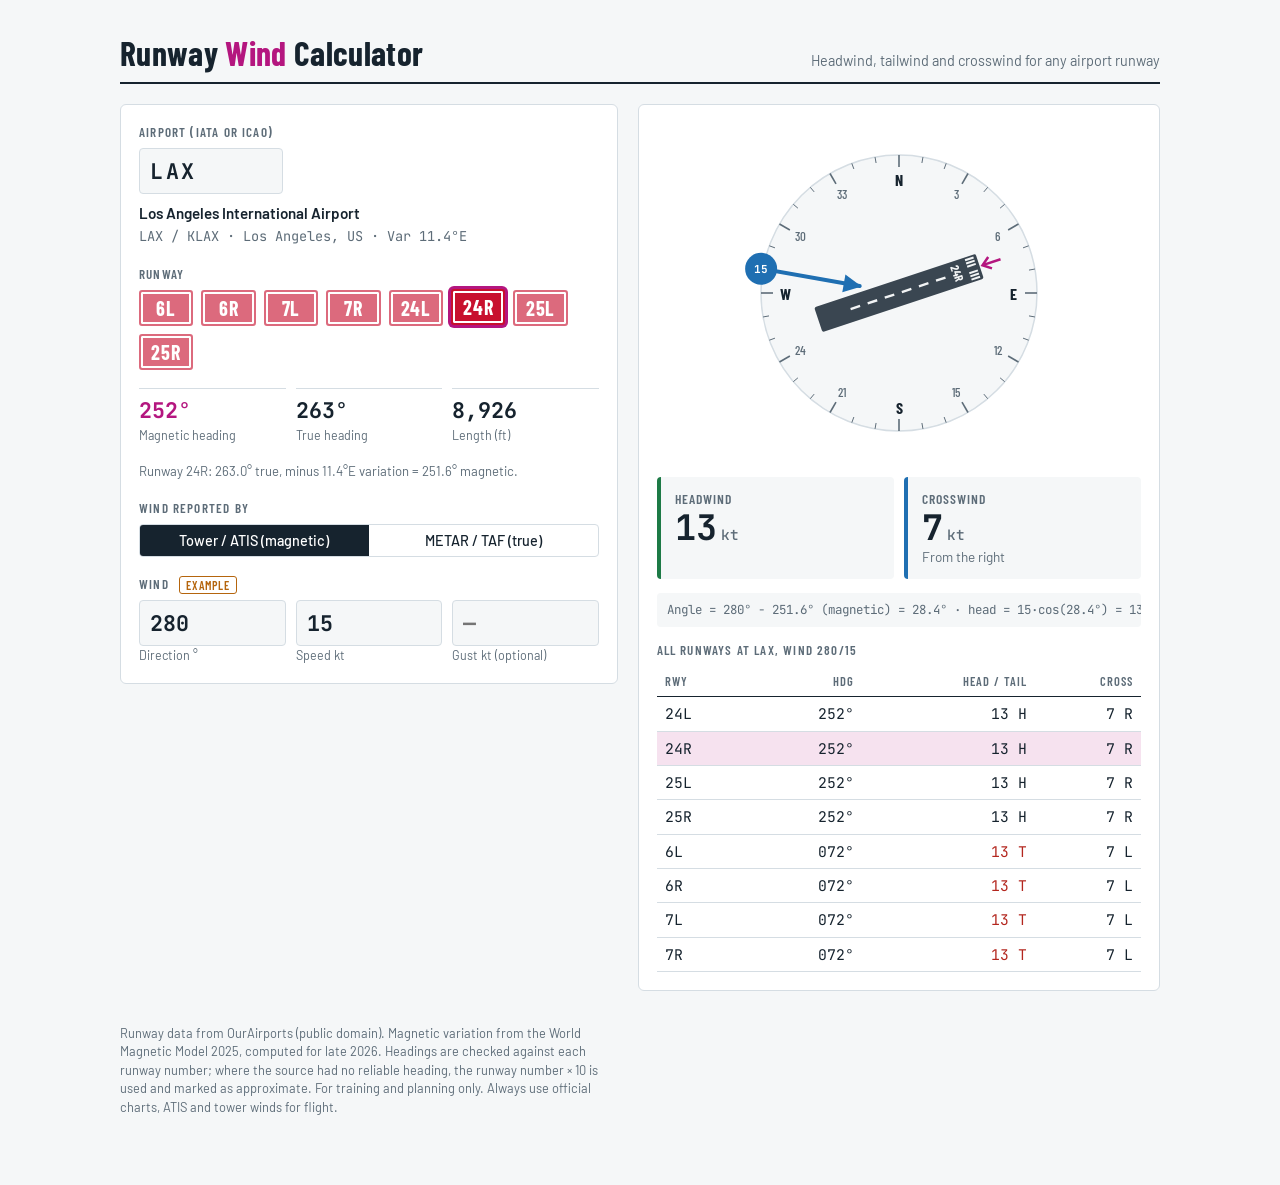
==== index.html @ 416db6a7 "Add runway wind calculator web app Co-Authored-By: Claude Opus 5.5 <noreply@anthropic.com> Claude-Se" ====
<!doctype html>
<html lang="en">
<head>
<meta charset="utf-8">
<meta name="viewport" content="width=device-width, initial-scale=1, viewport-fit=cover">
<meta name="apple-mobile-web-app-capable" content="yes">
<meta name="mobile-web-app-capable" content="yes">
<meta name="apple-mobile-web-app-title" content="RWY Wind">
<meta name="apple-mobile-web-app-status-bar-style" content="default">
<meta name="theme-color" content="#f5f7f8" media="(prefers-color-scheme: light)">
<meta name="theme-color" content="#0f161c" media="(prefers-color-scheme: dark)">
<link rel="manifest" href="manifest.webmanifest">
<link rel="apple-touch-icon" href="icon-180.png">
<title>Runway Wind Calculator</title>
<link rel="preconnect" href="https://fonts.googleapis.com">
<link rel="preconnect" href="https://fonts.gstatic.com" crossorigin>
<link rel="stylesheet" href="https://fonts.googleapis.com/css2?family=Barlow+Condensed:wght@500;600;700&family=Barlow:wght@400;500;600&family=JetBrains+Mono:wght@500;700&display=swap">
<style>
html { padding-top: env(safe-area-inset-top, 0px); padding-bottom: env(safe-area-inset-bottom, 0px); }

/* Layout: approach-chart sheet. Left column = inputs (airport, runway signs, wind), right = instrument + components. Stacks on phones. */
:root {
  --paper: #f5f7f8;
  --sheet: #ffffff;
  --ink: #16232e;
  --muted: #5d6c78;
  --rule: #d5dde3;
  --magenta: #b4167f;      /* course-line magenta */
  --sign-red: #c8102e;     /* runway holding-position sign */
  --sign-text: #ffffff;
  --sky: #1f6fb2;
  --good: #1d7a46;
  --warn: #b5650d;
  --bad: #b3261e;
  --tarmac: #3a4651;
  --tarmac-line: #f2f4f5;
  --f-display: "Barlow Condensed", "Arial Narrow", sans-serif;
  --f-body: "Barlow", "Segoe UI", system-ui, sans-serif;
  --f-data: "JetBrains Mono", ui-monospace, "SF Mono", Menlo, monospace;
}
@media (prefers-color-scheme: dark) {
  :root:not([data-theme="light"]) {
    --paper: #0f161c; --sheet: #17212a; --ink: #e6edf2; --muted: #93a3b0; --rule: #2a3843;
    --magenta: #ec5fbe; --sign-red: #c8102e; --sign-text: #ffffff; --sky: #6cb2ec;
    --good: #5fcf8f; --warn: #f0a24a; --bad: #ff7a70; --tarmac: #4a5762; --tarmac-line: #e6edf2;
    color-scheme: dark;
  }
}
:root[data-theme="dark"] {
  --paper: #0f161c; --sheet: #17212a; --ink: #e6edf2; --muted: #93a3b0; --rule: #2a3843;
  --magenta: #ec5fbe; --sign-red: #c8102e; --sign-text: #ffffff; --sky: #6cb2ec;
  --good: #5fcf8f; --warn: #f0a24a; --bad: #ff7a70; --tarmac: #4a5762; --tarmac-line: #e6edf2;
  color-scheme: dark;
}
* { box-sizing: border-box; }
body { background: var(--paper); color: var(--ink); font-family: var(--f-body); font-size: 15px; line-height: 1.45; padding: 0 16px; }
.wrap { max-width: 1040px; margin: 0 auto; padding-block: 28px 48px; display: grid; gap: 20px; }
header { display: flex; flex-wrap: wrap; align-items: baseline; justify-content: space-between; gap: 8px 20px; border-bottom: 2px solid var(--ink); padding-bottom: 10px; }
h1 { font-family: var(--f-display); font-weight: 700; font-size: 2.1rem; letter-spacing: .01em; margin: 0; line-height: 1; text-wrap: balance; }
h1 span { color: var(--magenta); }
.sub { color: var(--muted); font-size: .9rem; margin: 0; }
.grid { display: grid; grid-template-columns: minmax(0, 1fr) minmax(0, 1.05fr); gap: 20px; align-items: start; }
@media (max-width: 820px) { .grid { grid-template-columns: minmax(0, 1fr); } }
.panel { background: var(--sheet); border: 1px solid var(--rule); border-radius: 6px; padding: 18px; display: grid; gap: 18px; min-width: 0; }
.label { font-family: var(--f-display); font-weight: 600; text-transform: uppercase; letter-spacing: .09em; font-size: .82rem; color: var(--muted); margin: 0 0 6px; display: block; }
input[type=text], input[type=number] {
  width: 100%; font-family: var(--f-data); font-size: 1.35rem; font-weight: 700; color: var(--ink); background: var(--paper);
  border: 1.5px solid var(--rule); border-radius: 4px; padding: 8px 10px; font-variant-numeric: tabular-nums;
}
input:focus-visible, button:focus-visible { outline: 3px solid var(--magenta); outline-offset: 2px; }
#iata { text-transform: uppercase; letter-spacing: .12em; max-width: 9rem; }
.apt { margin-top: 8px; min-height: 2.6em; font-size: .95rem; }
.apt b { font-weight: 600; }
.apt .meta { color: var(--muted); font-size: .85rem; font-family: var(--f-data); }
.apt.err { color: var(--bad); }
.signs { display: flex; flex-wrap: wrap; gap: 8px; }
.sign {
  font-family: var(--f-display); font-weight: 700; font-size: 1.25rem; letter-spacing: .04em; min-width: 3.4rem;
  background: var(--sign-red); color: var(--sign-text); border: 2px solid var(--sign-red); border-radius: 3px;
  padding: 4px 10px; cursor: pointer; box-shadow: inset 0 0 0 2px var(--sign-text); opacity: .62; transition: opacity .12s, transform .12s;
}
.sign:hover { opacity: .9; }
.sign[aria-pressed="true"] { opacity: 1; transform: translateY(-1px); box-shadow: inset 0 0 0 2px var(--sign-text), 0 0 0 3px var(--magenta); }
.rwyinfo { display: grid; grid-template-columns: repeat(3, minmax(0, 1fr)); gap: 10px; }
.stat { border-top: 1px solid var(--rule); padding-top: 6px; min-width: 0; }
.stat .v { font-family: var(--f-data); font-weight: 700; font-size: 1.35rem; font-variant-numeric: tabular-nums; }
.stat .v.mag { color: var(--magenta); }
.stat .k { font-size: .78rem; color: var(--muted); }
.note { font-size: .82rem; color: var(--muted); margin: 0; }
.note.warn { color: var(--warn); }
.seg { display: flex; border: 1.5px solid var(--rule); border-radius: 4px; overflow: hidden; }
.seg button { flex: 1 1 0; }
@media (max-width: 480px) { .seg { flex-direction: column; } }
.seg button { font: 500 .9rem var(--f-body); background: transparent; color: var(--ink); border: 0; padding: 7px 12px; cursor: pointer; }
.seg button[aria-pressed="true"] { background: var(--ink); color: var(--sheet); }
.wind { display: grid; grid-template-columns: repeat(3, minmax(0, 1fr)); gap: 10px; }
.wind .unit { font-size: .78rem; color: var(--muted); }
.out { display: grid; gap: 14px; }
.instrument { display: flex; justify-content: center; }
.instrument svg { width: 100%; max-width: 340px; height: auto; }
.comps { display: grid; grid-template-columns: repeat(2, minmax(0, 1fr)); gap: 10px; }
.comp { background: var(--paper); border-radius: 4px; padding: 12px 14px; border-left: 4px solid var(--rule); min-width: 0; }
.comp .k { font-family: var(--f-display); text-transform: uppercase; letter-spacing: .08em; font-weight: 600; font-size: .85rem; color: var(--muted); }
.comp .v { font-family: var(--f-data); font-weight: 700; font-size: 2.2rem; line-height: 1.1; font-variant-numeric: tabular-nums; }
.comp .v small { font-size: .9rem; font-weight: 500; color: var(--muted); margin-left: 4px; }
.comp .d { font-size: .85rem; color: var(--muted); }
.comp.head { border-left-color: var(--good); }
.comp.tail { border-left-color: var(--bad); }
.comp.tail .v { color: var(--bad); }
.comp.cross { border-left-color: var(--sky); }
.formula { font-family: var(--f-data); font-size: .78rem; color: var(--muted); background: var(--paper); border-radius: 4px; padding: 8px 10px; overflow-x: auto; white-space: nowrap; }
.tablewrap { overflow-x: auto; }
table { width: 100%; border-collapse: collapse; font-variant-numeric: tabular-nums; }
th { font-family: var(--f-display); text-transform: uppercase; letter-spacing: .08em; font-weight: 600; font-size: .78rem; color: var(--muted); text-align: right; padding: 6px 8px; border-bottom: 1.5px solid var(--ink); }
th:first-child, td:first-child { text-align: left; }
td { font-family: var(--f-data); font-size: .92rem; text-align: right; padding: 6px 8px; border-bottom: 1px solid var(--rule); }
tr.sel td { background: color-mix(in srgb, var(--magenta) 12%, transparent); }
tr { cursor: pointer; }
td .t { color: var(--bad); }
.foot { font-size: .8rem; color: var(--muted); max-width: 72ch; }
.foot a { color: var(--sky); }
.example { font-family: var(--f-display); text-transform: uppercase; letter-spacing: .08em; font-size: .75rem; color: var(--warn); border: 1px solid var(--warn); border-radius: 3px; padding: 1px 6px; margin-left: 6px; vertical-align: middle; }
@media (prefers-reduced-motion: reduce) { * { transition: none !important; } }
</style>

</head>
<body>
<div class="wrap">
  <header>
    <h1>Runway <span>Wind</span> Calculator</h1>
    <p class="sub">Headwind, tailwind and crosswind for any airport runway</p>
  </header>

  <div class="grid">
    <section class="panel" aria-label="Inputs">
      <div>
        <label class="label" for="iata">Airport (IATA or ICAO)</label>
        <input id="iata" type="text" maxlength="4" autocomplete="off" spellcheck="false" value="LAX">
        <div id="apt" class="apt" aria-live="polite"></div>
      </div>

      <div id="rwyblock">
        <span class="label">Runway</span>
        <div id="signs" class="signs" role="group" aria-label="Runways"></div>
      </div>

      <div id="rwyinfo" class="rwyinfo">
        <div class="stat"><div id="hdgMag" class="v mag">—</div><div class="k">Magnetic heading</div></div>
        <div class="stat"><div id="hdgTrue" class="v">—</div><div class="k">True heading</div></div>
        <div class="stat"><div id="rwyLen" class="v">—</div><div class="k">Length (ft)</div></div>
      </div>
      <p id="hdgNote" class="note"></p>

      <div>
        <span class="label">Wind reported by</span>
        <div class="seg" role="group" aria-label="Wind reference">
          <button id="refMag" type="button" aria-pressed="true">Tower / ATIS (magnetic)</button>
          <button id="refTrue" type="button" aria-pressed="false">METAR / TAF (true)</button>
        </div>
      </div>

      <div>
        <span class="label">Wind <span id="exTag" class="example">Example</span></span>
        <div class="wind">
          <div><input id="wdir" type="number" min="0" max="360" step="1" value="280" aria-label="Wind direction in degrees"><div class="unit">Direction °</div></div>
          <div><input id="wspd" type="number" min="0" max="200" step="1" value="15" aria-label="Wind speed in knots"><div class="unit">Speed kt</div></div>
          <div><input id="wgst" type="number" min="0" max="250" step="1" placeholder="—" aria-label="Gust in knots (optional)"><div class="unit">Gust kt (optional)</div></div>
        </div>
      </div>
    </section>

    <section class="panel out" aria-label="Results">
      <div class="instrument" id="instrument"></div>
      <div class="comps">
        <div id="cHT" class="comp head"><div class="k" id="htLabel">Headwind</div><div class="v" id="htVal">—</div><div class="d" id="htGust">&nbsp;</div></div>
        <div class="comp cross"><div class="k">Crosswind</div><div class="v" id="xwVal">—</div><div class="d" id="xwGust">&nbsp;</div></div>
      </div>
      <div class="formula" id="formula"></div>
      <div>
        <span class="label" id="allLabel">All runways</span>
        <div class="tablewrap">
          <table>
            <thead><tr><th>Rwy</th><th>Hdg</th><th>Head / Tail</th><th>Cross</th></tr></thead>
            <tbody id="allRows"></tbody>
          </table>
        </div>
      </div>
    </section>
  </div>

  <p class="foot">
    Runway data from OurAirports (public domain). Magnetic variation from the World Magnetic Model 2025, computed for late 2026.
    Headings are checked against each runway number; where the source had no reliable heading, the runway number × 10 is used and marked as approximate.
    For training and planning only. Always use official charts, ATIS and tower winds for flight.
  </p>
</div>

<script>
const AIRPORTS = {"UTK":["03N","Utirik Airport","Utirik Island","MH",7.7,[["7",null,2400],["25",null,2400]]],"OCA":["07FA","Ocean Reef Club Airport","Key Largo","US",-7.3,[["04",40.0,4500],["22",220.2,4500]]],"CSE":["0CO2","Crested Butte Airpark","Crested Butte","US",8.4,[["11",120.9,4000],["29",300.9,4000]]],"CUS":["0NM0","Columbus Airport","Columbus","US",7.9,[["08",null,4210],["26",null,4210]]],"JCY":["0TE7","LBJ Ranch Airport","Stonewall","US",3.6,[["17",175.0,6291],["35",355.0,6291]]],"NUP":["PPIT","Nunapitchuk Airport","Nunapitchuk","US",8.8,[["18",192.9,2420],["36",12.9,2420]]],"ICY":["19AK","Icy Bay Airport","Icy Bay","US",16.5,[["05",null,3430],["23",null,3430]]],"KKK":["1KC","Kalakaket Creek AS Airport","Kalakaket Creek","US",11.1,[["09",null,4000],["27",null,4000]]],"MHS":["1O6","Dunsmuir Muni-Mott Airport","Dunsmuir","US",13.5,[["14",156.4,2800],["32",336.4,2800]]],"NIR":["1XA2","Chase Field Industrial Airport","Beeville","US",3.0,[["13L",null,8000],["13R",null,8000],["17",null,8000],["31L",null,8000],["31R",null,8000],["35",null,8000]]],"GCT":["1Z1","Grand Canyon Bar Ten Airstrip","Littlefield","US",10.4,[["16",176.3,4000],["34",356.3,4000]]],"LVD":["2AK","Lime Village Airport","Lime Village","US",11.8,[["10",null,1500],["28",null,1500]]],"HGZ":["2AK6","Hog River Airport","Hogatza","US",11.4,[["11",null,5500],["29",null,5500]]],"OTN":["2IG4","Ed-Air Airport","Oaktown","US",-4.0,[["18",179.4,4572],["36",359.4,4572]]],"TLF":["2K5","Telida Airport","Telida","US",12.7,[["02",null,1900],["20",null,1900]]],"BZT":["2TE0","Eagle Air Park","Brazoria","US",1.8,[["11",null,2700],["29",null,2700]]],"BYW":["38WA","Blakely Island Airport","Blakely Island","US",15.2,[["01",null,2200],["19",null,2200]]],"DRF":["3AK5","Drift River Airport","Kenai","US",13.1,[["05",null,4100],["23",null,4100]]],"BDF":["3IS8","Rinkenberger Restricted Landing Area","Bradford","US",-2.7,[["08",null,2614],["18",null,1932],["26",null,2614],["36",null,1932]]],"TEH":["3T4","Tetlin Airport","Tetlin","US",16.4,[["08",null,3300],["26",null,3300]]],"VRS":["3VS","Roy Otten Memorial Airfield","Versailles","US",-0.1,[["07",72.5,2805],["25",252.5,2805]]],"ATT":["4A2","Atmautluak Airport","Atmautluak","US",8.9,[["15",null,3000],["33",null,3000]]],"LIV":["4AK","Livengood Camp Airport","Livengood","US",14.4,[["15",null,3000],["33",null,3000]]],"PDB":["4K0","Pedro Bay Airport","Pedro Bay","US",12.4,[["09",null,3002],["27",null,3002]]],"KOZ":["4K5","Ouzinkie Airport","Ouzinkie","US",13.0,[["08",101.0,3300],["26",281.0,3300]]],"TNK":["4KA","Tununak Airport","Tununak","US",7.5,[["08",100.4,1778],["26",280.4,1778]]],"MNT":["51Z","Minto Al Wright Airport","Minto","US",14.1,[["01",null,2000],["19",null,2000]]],"WKK":["5A8","Aleknagik / New Airport","Aleknagik","US",10.5,[["15",null,2030],["33",null,2030]]],"RFK":["5MS1","Rollang Field","Rolling Fork","US",-1.3,[["17",180.0,3670],["35",0.0,3670]]],"NNK":["5NK","Naknek Airport","Naknek","US",11.2,[["08",null,1950],["14",null,1850],["26",null,1950],["32",null,1850]]],"BCS":["65LA","Southern Seaplane Airport","Belle Chasse","US",-1.6,[["02",21.1,3200],["20",201.1,3200]]],"MMN":["6B6","Minute Man Air Field","Stow","US",-13.8,[["03",16.6,3110],["12",106.6,1600],["21",196.6,3110],["30",286.6,1600]]],"CWS":["78WA","Center Island Airport","Center Island","US",15.1,[["17",null,1600],["35",null,1600]]],"TEK":["PAKA","Tatitlek Airport","Tatitlek","US",15.1,[["13",151.1,3701],["31",331.1,3701]]],"DUF":["7NC2","Pine Island Airport","Corolla","US",-11.0,[["17",170.0,3450],["35",350.3,3450]]],"SSW":["7WA5","Stuart Island Airpark","Friday Harbor","US",15.2,[["09",null,2000],["27",null,2000]]],"FOB":["82CL","Fort Bragg Airport","Fort Bragg","US",13.4,[["16",null,1850],["34",null,1850]]],"AXB":["89NY","Maxson Airfield","Alexandria Bay","US",-12.2,[["06",48.0,4280],["24",228.1,4280]]],"REE":["8XS8","Reese Airpark","Lubbock","US",5.5,[["08",85.1,6500],["17L",177.3,6500],["17R",180.0,10500],["26",265.1,6500],["35L",360.0,10500],["35R",357.3,6500]]],"WDN":["90WA","Waldron Airstrip","Eastsound","US",15.2,[["14",null,2700],["32",null,2700]]],"CHU":["PACH","Chuathbaluk Airport","Chuathbaluk","US",10.2,[["9",106.0,3401],["27",286.0,3401]]],"UGS":["9A8","Ugashik Airport","Ugashik","US",11.1,[["06",null,3100],["24",null,3100]]],"KLL":["9Z8","Levelock Airport","Levelock","US",11.3,[["01",null,3284],["19",null,3284]]],"WTL":["A61","Tuntutuliak Airport","Tuntutuliak","US",8.7,[["02",null,3005],["20",null,3005]]],"TWA":["A63","Twin Hills Airport","Twin Hills","US",9.8,[["18",null,3000],["36",null,3000]]],"KCQ":["A79","Chignik Lake Airport","Chignik Lake","US",10.5,[["08",null,2800],["26",null,2800]]],"BBQ":["TAPB","Burton-Nibbs International Airport","Codrington","AG",-15.1,[["10",86.3,6100],["28",266.3,6100]]],"AFT":["AGAF","Afutara Aerodrome","Bila","SB",8.9,[["06",null,1501],["24",null,1501]]],"RNA":["AGAR","Ulawa Airport","Arona","SB",9.2,[["11",null,2822],["29",null,2822]]],"ATD":["AGAT","Uru Harbour Airport","Atoifi","SB",8.9,[["13",null,2769],["31",null,2769]]],"BPF":["AGBT","Batuna Aerodrome","Batuna Mission Station","SB",8.2,[["17",null,2028],["35",null,2028]]],"GEF":["AGEV","Geva Airport","Liangia","SB",7.7,[["15",null,2297],["33",null,2297]]],"AKS":["AGGA","Gwaunaru'u Airport","Auki","SB",8.8,[["18",null,3100],["36",null,3100]]],"BNY":["AGGB","Bellona/Anua Airport","Anua","SB",9.0,[["11",null,2187],["29",null,2187]]],"CHY":["AGGC","Choiseul Bay Airport","Choiseul Bay","SB",7.5,[["13",null,2164],["31",null,2164]]],"BAS":["AGGE","Ballalae Airport","Ballalae","SB",7.4,[["05",null,5413],["23",null,5413]]],"FRE":["AGGF","Fera/Maringe Airport","Fera Island","SB",8.4,[["18",null,1854],["36",null,1854]]],"HIR":["AGGH","Honiara International Airport","Honiara","SB",8.7,[["06",68.2,7218],["24",248.2,7218]]],"MBU":["AGGI","Babanakira Airport","Mbambanakira","SB",8.8,[["17",null,1953],["35",null,1953]]],"AVU":["AGGJ","Avu Avu Airport","Avu Avu","SB",8.9,[["14",null,2461],["32",null,2461]]],"IRA":["AGGK","Ngorangora Airport","Kirakira","SB",9.3,[["10",null,4377],["28",null,4377]]],"SCZ":["AGGL","Santa Cruz/Graciosa Bay/Luova Airport","Santa Cruz/Graciosa Bay/Luova","SB",10.1,[["05",null,2999],["23",null,2999]]],"MUA":["AGGM","Munda Airport","Munda","SB",8.0,[["07",78.5,4593],["25",258.5,4593]]],"GZO":["AGGN","Nusatupe Airport","Gizo","SB",7.8,[["14",148.6,2871],["32",328.6,2871]]],"MNY":["AGGO","Mono Airport","Stirling Island","SB",7.4,[["04",null,3281],["22",null,3281]]],"PRS":["AGGP","Parasi Airport","Parasi","SB",9.1,[["12",null,2156],["30",null,2156]]],"RNL":["AGGR","Rennell/Tingoa Airport","Rennell Island","SB",9.1,[["12",null,2206],["30",null,2206]]],"EGM":["AGGS","Sege Airport","Sege","SB",8.1,[["10",null,3002],["28",null,3002]]],"NNB":["AGGT","Santa Ana Airport","Santa Ana Island","SB",9.5,[["11",null,2655],["29",null,2655]]],"RUS":["AGGU","Marau Airport","Marau","SB",9.0,[["05",null,2001],["23",null,2001]]],"VAO":["AGGV","Suavanao Airport","Suavanao","SB",8.2,[["04",null,2789],["22",null,2789]]],"KGE":["AGKG","Kaghau Airport","Kagau Island","SB",7.9,[["14",null,2428],["32",null,2428]]],"KUE":["AGKU","Kukudu Airport","Kolombangara Island","SB",7.8,[["13",null,1821],["31",null,1821]]],"KWS":["AGKW","Kwailabesi Airport","Kwailabesi","SB",8.7,[["08",null,1896],["26",null,1896]]],"LLM":["AGLM","Lomlom Airport","Lomlom","SB",10.1,[["10",100.0,3477],["28",280.0,3477]]],"NAZ":["AGNA","Nana Airport","Star Harbor","SB",9.4,[["12",null,2657],["30",null,2657]]],"GTA":["AGOK","Gatokae Aerodrome","Gatokae","SB",8.2,[["07",null,1936],["25",null,1936]]],"RIN":["AGRC","Ringi Cove Airport","Ringi Cove","SB",7.9,[["01",null,2461],["19",null,2461]]],"RBV":["AGRM","Ramata Airport","Ramata","SB",8.0,[["14",null,2500],["32",null,2500]]],"CEX":["AK13","Chena Hot Springs Airport","Chena Hot Springs","US",15.4,[["08",null,3000],["26",null,3000]]],"SOL":["AK26","Solomon State Field","Solomon","US",7.5,[["01",null,1150],["19",null,1150]]],"HED":["AK33","Herendeen Bay Airport","Herendeen Bay","US",9.7,[["07",null,970],["12",null,1090],["25",null,970],["30",null,1090]]],"TWE":["AK49","Taylor Airport","Taylor","US",7.2,[["16",null,2200],["34",null,2200]]],"CDL":["AK75","Candle 2 Airport","Candle","US",8.6,[["02",null,3880],["20",null,3880]]],"BSW":["AK97","Boswell Bay Airport","Boswell Bay","US",15.2,[["04",null,2612],["22",null,2612]]],"INU":["ANYN","Nauru International Airport","Yaren","NR",8.8,[["12",131.9,7054],["30",311.9,7054]]],"AQY":["AQY","Girdwood-Alyeska Airport","Girdwood","US",14.3,[["01",null,2088],["19",null,2088]]],"QRF":["AR-0005","Bragado Airport","Bragado","AR",-8.2,[["2",null,2736],["12",null,3281],["20",null,2736],["30",null,3281]]],"CNT":["AR-0009","Charata Airport","Charata","AR",-12.0,[["01",null,3937],["9",null,2953],["19",null,3937],["27",null,2953]]],"VGS":["AR-0010","General Villegas Airport","General Villegas","AR",-6.1,[["13",null,3215],["31",null,3215]]],"LMD":["AR-0011","Los Menucos Airport","Los Menucos","AR",2.4,[["5",null,3773],["23",null,3773]]],"VCF":["AR-0017","Valcheta Airport","Valcheta","AR",0.6,[["9",null,3117],["27",null,3117]]],"CPG":["AR-0390","Carmen de Patagones Airport","Carmen de Patagones","AR",-2.1,[["4",null,5577],["13",null,2625],["22",null,5577],["31",null,2625]]],"GYZ":["YGRM","Gruyere Airport","Cosmo Newbery","AU",1.9,[["06",null,6890],["24",null,6890]]],"WSI":["YSWS","Western Sydney International (Nancy-Bird Walton) Airport","Sydney","AU",12.7,[["05",59.6,12139],["23",239.6,12139]]],"AXF":["ZBAL","Alxa Left Banner Bayanhot Airport","Bayanhot","CN",-3.8,[["14",null,7874],["32",null,7874]]],"AXO":["AXO","Pantar Kabir Airport","Kabir","ID",0.8,[["03",28.5,2953],["21",208.5,2953]]],"AMF":["AYAA","Ama Airport","","PG",3.3,[["15",null,2300],["33",null,2300]]],"UAE":["AYAE","Mount Aue Airport","Aue","PG",4.4,[["14",null,1903],["32",null,1903]]],"AFR":["AYAF","Afore Airstrip","Afore","PG",5.9,[["03",null,2073],["21",null,2073]]],"AUP":["AYAG","Agaun Airport","Agaun","PG",6.3,[["06",null,2981],["24",null,2981]]],"ATP":["AYAI","Aitape Airport","Aitape","PG",3.3,[["16",null,2769],["34",null,2769]]],"AIH":["AYAK","Aiambak Airport","Aiambak","PG",3.7,[["13",null,2526],["31",null,2526]]],"AMU":["AYAM","Amanab Airport","Amanab","PG",3.1,[["18",null,1900],["36",null,1900]]],"ADC":["AYAN","Andakombe Airport","Andekombe","PG",4.9,[["07",null,1552],["25",null,1552]]],"AIE":["AYAO","Aiome Airport","Aiome","PG",4.3,[["01",null,3281],["19",null,3281]]],"KPM":["AYAQ","Kompiam Airport","","PG",4.1,[["05",null,2559],["23",null,2559]]],"AUJ":["AYAT","Ambunti Airport","Ambunti","PG",3.6,[["14",null,2461],["32",null,2461]]],"AWB":["AYAW","Awaba Airport","Awaba","PG",4.2,[["18",null,2313],["36",null,2313]]],"AEK":["AYAX","Aseki Airport","Aseki","PG",5.0,[["16",null,1969],["34",null,1969]]],"AYU":["AYAY","Aiyura Airport","Aiyura Valley","PG",4.8,[["14",null,4200],["32",null,4200]]],"VMU":["AYBA","Baimuru Airport","Baimuru","PG",4.7,[["04",null,2953],["22",null,2953]]],"BCP":["AYBC","Bambu Airport","Bambu","PG",4.8,[["07",null,1345],["25",null,1345]]],"BMZ":["AYBF","Bamu Airport","Bamu","PG",4.3,[["10",null,1549],["28",null,1549]]],"BDZ":["AYBG","Baindoung Airport","","PG",5.0,[["10",null,1542],["28",null,1542]]],"BSP":["AYBH","Bensbach Airport","Bensbach","PG",3.9,[["14",null,2772],["32",null,2772]]],"BWP":["AYBI","Bewani Airport","Bewani","PG",2.9,[["14",null,2500],["32",null,2500]]],"BUA":["AYBK","Buka Airport","Buka Island","PG",6.9,[["04",48.0,5125],["22",228.0,5125]]],"BMH":["AYBO","Bomai Airport","Bomai","PG",4.4,[["01",null,2395],["19",null,2395]]],"BPD":["AYBP","Bapi Airstrip","Bapi","PG",5.3,[["14",null,1624],["32",null,1624]]],"BPK":["AYBQ","Biangabip Airport","Biangabip","PG",3.5,[["16",null,1378],["34",null,1378]]],"BRP":["AYBR","Biaru Airport","Biaru","PG",5.2,[["12",null,1982],["30",null,1982]]],"BUL":["AYBU","Bulolo Airport","Bulolo","PG",5.1,[["15",null,4373],["33",null,4373]]],"XBN":["AYBZ","Biniguni Airport","Biniguni","PG",6.2,[["05",null,1919],["23",null,1919]]],"CGC":["AYCG","Cape Gloucester Airport","Cape Gloucester","PG",5.3,[["08",null,3543],["26",null,3543]]],"CMU":["AYCH","Chimbu Airport","Kundiawa","PG",4.5,[["03",35.6,3330],["21",215.6,3330]]],"DBP":["AYDB","Debepare Airport","Debepare","PG",3.7,[["12",null,2585],["30",null,2585]]],"DER":["AYDE","Derim Airport","Derim","PG",5.1,[["12",null,1549],["30",null,1549]]],"BNT":["AYDI","Bundi Airport","Bundi","PG",4.5,[["15",null,2198],["33",null,2198]]],"MDM":["AYDK","Munduku Airport","Munduku","PG",3.8,[["10",null,2800],["28",null,2800]]],"DOI":["AYDO","Doini Airport","Castori Islets","PG",6.7,[["10",null,2051],["28",null,2051]]],"DAU":["AYDU","Daru Airport","Daru","PG",4.5,[["14",135.1,4593],["32",315.1,4593]]],"KRU":["AYEA","Kerau Airport","Gunim","PG",5.4,[["15",null,1900],["33",null,1900]]],"EMS":["AYEB","Embessa Airport","Embessa","PG",6.0,[["01",null,1640],["19",null,1640]]],"XYR":["AYED","Edwaki Airport","Yellow River Mission","PG",3.3,[["02",null,2415],["20",null,2415]]],"EMI":["AYEE","Emirau Airport","Emirau Island","PG",5.1,[["12",null,4773],["30",null,4773]]],"EFG":["AYEF","Efogi Airport","Efogi","PG",5.7,[["17",null,1598],["35",null,1598]]],"MHY":["AYEH","Morehead Airport","Morehead","PG",4.0,[["09",null,4298],["27",null,4298]]],"EPT":["AYEL","Eliptamin Airport","Eliptamin","PG",3.4,[["14",null,1739],["32",null,1739]]],"EGA":["AYEN","Engati Airstrip","Engati","PG",4.9,[["16",null,1312],["34",null,1312]]],"EMO":["AYEO","Emo River Airstrip","Emo Mission","PG",5.8,[["04",null,1804],["22",null,1804]]],"BOT":["AYET","Bosset Airport","Bosset","PG",3.6,[["14",null,2297],["32",null,2297]]],"SWE":["AYEW","Siwea Airport","Siwea","PG",5.2,[["06",null,1549],["24",null,1549]]],"FRQ":["AYFE","Feramin Airport","Feramin","PG",3.5,[["12",null,2165],["30",null,2165]]],"FUM":["AYFU","Fuma Airport","Fuma","PG",3.8,[["05",null,2500],["23",null,2500]]],"GKA":["AYGA","Goroka Airport","Goronka","PG",4.6,[["17L",174.9,3983],["17R",176.0,5400],["35L",356.0,5400],["35R",354.9,3983]]],"GEW":["AYGC","Gewoia Airport","Gewoia","PG",5.9,[["04",null,1490],["22",null,1490]]],"GAZ":["AYGJ","Guasopa Airport","Woodlark (Muyua) Island","PG",7.1,[["12",null,3593],["30",null,3593]]],"GUR":["AYGN","Gurney Airport","Gurney","PG",6.6,[["09",101.3,5546],["27",281.3,5546]]],"PNP":["AYGR","Girua Airport","Popondetta","PG",5.8,[["03",38.1,5485],["21",218.1,5485]]],"AKG":["AYGU","Anguganak Airport","Anguganak","PG",3.3,[["10",null,2526],["28",null,2526]]],"GOC":["AYGX","Gora Airstrip","Gora","PG",5.8,[["08",null,1640],["26",null,1640]]],"HBD":["AYHB","Habi Airport","Habi","PG",3.9,[["02",null,1969],["20",null,1969]]],"HNI":["AYHE","Heiweni Airport","Heiweni","PG",5.1,[["16",null,1404],["34",null,1404]]],"HYF":["AYHF","Hayfields Airport","Bainyik","PG",3.6,[["17",null,3097],["35",null,3097]]],"HNN":["AYHH","Honinabi Airport","Honinabi","PG",3.8,[["04",null,1348],["22",null,1348]]],"HKN":["AYHK","Hoskins Airport","Kimbe","PG",5.8,[["12",133.0,6644],["30",313.0,6644]]],"HIT":["AYHO","Haivaro Airport","Haivaro","PG",4.1,[["06",null,1641],["24",null,1641]]],"HWA":["AYHU","Hawabango Airport","Hawabango","PG",5.0,[["03",null,1358],["21",null,1358]]],"IDN":["AYID","Indagen Airport","Indagen","PG",5.1,[["09",null,1699],["27",null,1699]]],"IMN":["AYII","Imane Airport","Imane","PG",4.9,[["06",null,1640],["24",null,1640]]],"KGM":["AYIM","Kungim Airport","Kungim","PG",3.4,[["18",null,1391],["36",null,1391]]],"KIE":["AYIQ","Aropa Airport","Kieta","PG",7.3,[["14",null,5397],["32",null,5397]]],"WSA":["AYIW","Wasua Airport","Wasua","PG",4.3,[["05",null,2000],["23",null,2000]]],"WIU":["AYIX","Witu Airport","Garove Island","PG",5.4,[["10A",null,3035],["28D",null,3035]]],"MPX":["AYIY","Miyanmin Airport","Miyanmin","PG",3.4,[["11",null,1969],["29",null,1969]]],"JOP":["AYJS","Josephstaal Airport","Josephstaal","PG",4.3,[["03",null,3117],["21",null,3117]]],"LSA":["AYKA","Losuia Airport","Losuia","PG",6.5,[["14",null,5348],["32",null,5348]]],"KMF":["AYKD","Kamina Airport","Hoieti","PG",5.0,[["14",null,1148],["32",null,1148]]],"KAQ":["AYKH","Kamulai Airport","Kamulai Mission","PG",5.3,[["15",null,1578],["33",null,1578]]],"UNG":["AYKI","Kiunga Airport","Kiunga","PG",3.5,[["07",null,3691],["25",null,3691]]],"KNE":["AYKJ","Kanainj Airport","Kanainj","PG",4.3,[["09",null,1273],["27",null,1273]]],"KMA":["AYKM","Kerema Airport","Kerema","PG",5.0,[["14",144.5,3044],["32",324.5,3044]]],"KKD":["AYKO","Kokoda Airport","Kokoda","PG",5.7,[["17",null,2805],["35",null,2805]]],"KGW":["AYKQ","Kagi Airport","Kagi","PG",5.7,[["07",null,1467],["25",null,1467]]],"KRX":["AYKR","Kar Kar Airport","Kar Kar Island","PG",4.5,[["16",159.6,2953],["34",339.6,2953]]],"KZF":["AYKT","Kaintiba Airport","Kaintiba","PG",5.0,[["16",null,1476],["34",null,1476]]],"KVG":["AYKV","Kavieng Airport","Kavieng","PG",5.5,[["12",124.9,5592],["30",304.9,5592]]],"LNV":["AYKY","Londolovit Airport","Londolovit","PG",6.0,[["12",null,3937],["30",null,3937]]],"KEG":["AYLG","Keglsugl Airport","Denglagu Mission","PG",4.5,[["14",null,2132],["32",null,2132]]],"KII":["AYLI","Kibuli Airstrip","Kibuli","PG",4.3,[["09",null,1969],["27",null,1969]]],"LGN":["AYLL","Linga Linga Airport","Linga Linga","PG",5.7,[["06",null,2461],["24",null,2461]]],"LNM":["AYLN","Langimar Airport","","PG",5.0,[["17",null,1654],["35",null,1654]]],"LWI":["AYLO","Lowai Airport","Lowai","PG",5.0,[["04",null,1640],["22",null,1640]]],"LNG":["AYLS","Lese Airport","Lese","PG",5.2,[["12",null,2520],["30",null,2520]]],"LNC":["AYLT","Lengbati Airport","","PG",5.2,[["07",null,1535],["25",null,1535]]],"LSJ":["AYLX","Long Island Airport","Long Island","PG",4.9,[["04",null,2015],["22",null,2015]]],"OBM":["AYMB","Morobe Airport","Morobe","PG",5.4,[["17",null,1998],["35",null,1998]]],"MAG":["AYMD","Madang Airport","Madang","PG",4.6,[["07",75.0,5174],["25",255.0,5174]]],"HGU":["AYMH","Mount Hagen Kagamuga Airport","Mount Hagen","PG",4.3,[["08",84.7,3599],["12",121.1,7185],["26",264.7,3599],["30",301.1,7185]]],"MPG":["AYMJ","Makini Airport","Makini","PG",5.3,[["08",null,1565],["26",null,1565]]],"MDU":["AYMN","Mendi Airport","Mendi","PG",4.1,[["17",172.8,4411],["35",352.8,4411]]],"MAS":["AYMO","Momote Airport","Manus Island","PG",4.5,[["16",161.0,6136],["34",341.0,6136]]],"MLQ":["AYMP","Malalaua Airport","Malalaua","PG",5.1,[["10",null,3609],["28",null,3609]]],"MQO":["AYMQ","Malam Airport","Malam","PG",4.3,[["10",null,2359],["28",null,2359]]],"MXH":["AYMR","Moro Airport","Moro","PG",4.1,[["09",null,5774],["27",null,5774]]],"MIS":["AYMS","Misima Island Airport","Misima Island","PG",7.3,[["08",null,3937],["26",null,3937]]],"MKN":["AYMV","Malekolon Airport","Babase Island","PG",6.4,[["14",null,3050],["32",null,3050]]],"MPU":["AYMZ","Mapua(Mabua) Airport","Tatau Island","PG",5.8,[["15",null,1969],["33",null,1969]]],"KEX":["AYNB","Kanabea Airport","Kanabea","PG",5.0,[["02",null,1772],["20",null,1772]]],"NDN":["AYNC","Nadunumu Airport","Nadunumu","PG",5.7,[["05",null,1362],["23",null,1362]]],"AUI":["AYND","Aua Island Airport","Aua Island","PG",3.2,[["15",null,3015],["33",null,3015]]],"NUG":["AYNI","Nuguria Airstrip","Nuguria Island","PG",6.6,[["12",null,2799],["30",null,2799]]],"NDI":["AYNJ","Namudi Airport","Namudi","PG",5.9,[["06",null,2953],["24",null,2953]]],"KSB":["AYNM","Kasonombe Airport","Kasonombe","PG",5.1,[["12",null,1499],["30",null,1499]]],"KDP":["AYNN","Kandep Airport","Kandep","PG",4.0,[["09",null,2800],["27",null,2800]]],"NMN":["AYNO","Nomane Airport","Namane","PG",4.5,[["08",null,1627],["26",null,1627]]],"BXZ":["AYNS","Bunsil Airport","Bunsil - Umboi Island","PG",5.2,[["15",null,1969],["33",null,1969]]],"UKU":["AYNU","Nuku Airport","Nuku","PG",3.4,[["12",null,2418],["30",null,2418]]],"ATN":["AYNX","Namatanai Airport","Namatanai","PG",6.1,[["12",null,3494],["30",null,3494]]],"LAE":["AYNZ","Nadzab Tomodachi International Airport","Lae","PG",5.0,[["09",95.0,8000],["27",275.0,8000]]],"OBX":["AYOB","Obo Airport","Obo","PG",3.8,[["14",null,1969],["32",null,1969]]],"KGB":["AYOE","Konge Airport","Konge","PG",5.1,[["01",null,2014],["19",null,2014]]],"OKV":["AYOF","Okao Airport","Okao","PG",3.3,[["06",null,1969],["24",null,1969]]],"OGE":["AYOG","Ogeranang Airport","","PG",5.2,[["12",null,1804],["30",null,1804]]],"OKP":["AYOJ","Oksapmin Airport","Oksapmin","PG",3.6,[["10",null,2215],["28",null,2215]]],"HOC":["AYOK","Komako Airport","Komako","PG",4.9,[["02",null,1224],["20",null,1224]]],"KQL":["AYOL","Kol Airport","Kol","PG",4.4,[["15",null,1647],["33",null,1647]]],"OSE":["AYOM","Omora Airport","Omora","PG",5.3,[["14",null,1640],["32",null,1640]]],"KOM":["AYOO","Komo-Manda Airport","Komo","PG",3.9,[["12",null,2592],["30",null,2592]]],"KSP":["AYOP","Kosipe Airport","Kosipe Mission","PG",5.5,[["12",null,1968],["30",null,1968]]],"OLQ":["AYOV","Olsobip Airport","Olsobip","PG",3.4,[["18",null,2018],["36",null,2018]]],"OPB":["AYOY","Open Bay Airport","Maitanakunai","PG",6.0,[["01",null,3524],["19",null,3524]]],"PLE":["AYPB","Paiela Airport","Paiela","PG",3.8,[["01",null,1598],["19",null,1598]]],"PGB":["AYPC","Pangoa Airport","Pangoa","PG",3.7,[["01",null,2396],["19",null,2396]]],"PDI":["AYPD","Pindiu Airport","Pindiu","PG",5.2,[["08",null,2001],["26",null,2001]]],"APR":["AYPE","April River Airport","April River","PG",3.6,[["18",null,2034],["36",null,2034]]],"PMP":["AYPJ","Pimaga Airport","Pimaga","PG",4.2,[["09",null,2904],["27",null,2904]]],"MPF":["AYPO","Mapoda Airport","Mapoda","PG",4.3,[["18",null,1706],["36",null,1706]]],"PMN":["AYPQ","Pumani Airport","Pumani","PG",6.3,[["01",null,2001],["19",null,2001]]],"POM":["AYPY","Port Moresby Jacksons International Airport","Port Moresby","PG",5.6,[["14L",148.4,9022],["14R",148.2,4625],["32L",328.2,4625],["32R",328.4,9022]]],"TLP":["AYQL","Tumolbil Airport","Tumolbil","PG",3.2,[["14",null,1627],["32",null,1627]]],"ONB":["AYQQ","Ononge Airport","Onange Mission","PG",5.5,[["16",null,1640],["34",null,1640]]],"KIQ":["AYRA","Kira Airport","Kira","PG",5.4,[["07",null,1804],["25",null,1804]]],"RBP":["AYRE","Raba Raba Airport","Rabaraba","PG",6.4,[["12",null,2592],["30",null,2592]]],"RMN":["AYRG","Rumginae Airport","","PG",3.5,[["15",null,1952],["33",null,1952]]],"KMR":["AYRI","Karimui Airport","Karimui","PG",4.5,[["12",null,2900],["30",null,2900]]],"RKU":["AYRK","Kairuku Airport","Yule Island","PG",5.3,[["15",null,3117],["33",null,3117]]],"KOR":["AYRO","Kakoro(Koroko) Airstrip","Kakoro","PG",5.2,[["01",null,1640],["19",null,1640]]],"MRH":["AYRV","May River Airstrip","May River","PG",3.3,[["05",null,1969],["23",null,1969]]],"SDI":["AYSD","Saidor Airport","Saidor","PG",4.8,[["12",null,3806],["30",null,3806]]],"SFU":["AYSF","Safia Airport","Safia","PG",6.0,[["11",null,3543],["29",null,3543]]],"SGK":["AYSK","Sengapi Airstrip","Sengapi","PG",4.1,[["14",null,1640],["32",null,1640]]],"SXH":["AYSL","Sehulea Airport","Sehulea","PG",6.7,[["18",null,3150],["36",null,3150]]],"SMH":["AYSP","Sapmanga Airport","Sapmanga","PG",5.0,[["16",null,1526],["34",null,1526]]],"TDS":["AYSS","Sasereme Airport","Sasereme","PG",4.2,[["14",null,2953],["32",null,2953]]],"SWG":["AYSW","Satwag Airport","Satwag","PG",5.1,[["09",null,2051],["27",null,2051]]],"MBV":["AYSX","Masa Airport","Masa","PG",5.2,[["17",null,1263],["35",null,1263]]],"TIZ":["AYTA","Tari Airport","Tari","PG",3.9,[["14",null,5197],["32",null,5197]]],"TBG":["AYTB","Tabubil Airport","Tabubil","PG",3.3,[["14",null,4232],["32",null,4232]]],"TDB":["AYTF","Tetebedi Airport","Tetebedi","PG",5.8,[["01",null,1854],["19",null,1854]]],"TGL":["AYTG","Tagula Airport","Sudest Island","PG",7.5,[["03",null,8202],["14",null,2313],["21",null,8202],["32",null,2313]]],"TFB":["AYTH","Tifalmin Airport","Tifalmin","PG",3.4,[["08",null,2133],["26",null,2133]]],"RAB":["AYTK","Tokua Airport","Kokopo","PG",6.2,[["10",106.0,5643],["28",286.0,5643]]],"KDQ":["AYTO","Kamberatoro Airport","Kamberatoro Mission","PG",3.0,[["16",null,1673],["34",null,1673]]],"TBQ":["AYTR","Tarabo Airport","Tarabo","PG",4.7,[["07",null,2297],["25",null,2297]]],"TSW":["AYTS","Tsewi Airport","Tsewi","PG",4.9,[["06",null,1804],["24",null,1804]]],"TRJ":["AYTT","Tarakbits Airport","Tarakbits","PG",3.4,[["18",null,1909],["36",null,1909]]],"TFI":["AYTU","Tufi Airport","Tufi","PG",6.1,[["06",null,2887],["24",null,2887]]],"TBE":["AYTV","Timbunke Airport","Timbunke","PG",3.8,[["12",null,1969],["30",null,1969]]],"TWY":["AYTW","Tawa Airport","Tawa","PG",5.0,[["02",null,1529],["20",null,1529]]],"TEO":["AYTY","Terapo Airport","Terapo Mission","PG",5.1,[["10",null,2756],["28",null,2756]]],"TKB":["AYTZ","Tekadu Airport","Tekadu","PG",5.2,[["04",null,1411],["22",null,1411]]],"UMC":["AYUC","Umba Airport","Umba","PG",4.9,[["13",null,1598],["31",null,1598]]],"URU":["AYUE","Uroubi Airport","Uroubi","PG",6.0,[["09",null,1575],["27",null,1575]]],"UBI":["AYUI","Buin Airport","Buin","PG",7.3,[["01",null,1640],["19",null,1640]]],"AUV":["AYUM","Aumo Airport","Aumo","PG",5.3,[["14",null,2625],["32",null,2625]]],"GLP":["AYUP","Gulgubip Airport","Gulgubip","PG",3.4,[["03",null,1476],["21",null,1476]]],"KUX":["AYUY","Kuyol Airport","","PG",3.5,[["09",null,1640],["27",null,1640]]],"UVO":["AYUZ","Uvol Airport","Uvol","PG",6.1,[["07",null,2756],["25",null,2756]]],"TLW":["AYVL","Talasea Airport","Talasea","PG",5.7,[["14",143.0,5250],["32",323.0,5250]]],"TCJ":["AYVM","Torembi Airport","Torembi","PG",3.6,[["02",null,2500],["20",null,2500]]],"VAI":["AYVN","Vanimo Airport","Vanimo","PG",2.9,[["12",130.0,5775],["30",310.0,5775]]],"TON":["AYVO","Tonu Airport","Tonu","PG",7.3,[["04",null,1969],["22",null,1969]]],"WAO":["AYWB","Wabo Airport","Wabo","PG",4.7,[["14",null,2379],["32",null,2379]]],"WBM":["AYWD","Wapenamanda Airport","Wapenamanda","PG",4.1,[["14",139.5,5052],["32",319.5,5052]]],"WNU":["AYWH","Wanuma Airport","Wanuma","PG",4.4,[["05",null,1525],["23",null,1525]]],"WBC":["AYWJ","Wapolu Airport","Wapolu","PG",6.5,[["14",null,2625],["32",null,2625]]],"WWK":["AYWK","Wewak International Airport","Wewak","PG",3.7,[["10",103.9,5234],["28",283.9,5234]]],"WOA":["AYWO","Wonenara Airport","Wonenara","PG",4.8,[["11",null,1394],["29",null,1394]]],"SMJ":["AYXI","Sim Airport","Sim","PG",5.3,[["18",null,1384],["36",null,1384]]],"TLO":["AYXO","Tol Airport","Tol","PG",6.2,[["10",null,2789],["28",null,2789]]],"WPM":["AYXP","Wipim Airport","Wipim","PG",4.4,[["09",null,1637],["27",null,1637]]],"WEP":["AYXW","Weam Airport","Weam","PG",3.9,[["05",null,2707],["23",null,2707]]],"YEQ":["AYYK","Yenkis(Yankisa) Airport","","PG",4.0,[["13",null,1526],["31",null,1526]]],"TCK":["AYYL","Tinboli Airport","Tinboli","PG",3.7,[["03",null,2198],["21",null,2198]]],"RAX":["AYYO","Oram Airport","","PG",5.9,[["12",null,1355],["30",null,1355]]],"ZEN":["AYZA","Zenag Airport","Zenag","PG",5.1,[["15",null,1598],["33",null,1598]]],"SWR":["AYZI","Silur Airport","Silur Mission","PG",6.4,[["15",null,2297],["33",null,2297]]],"WUM":["AYZM","Wasum Airport","Wasum","PG",5.6,[["08",null,3740],["26",null,3740]]],"SIZ":["AYZN","Sissano Airport","Sissano","PG",3.2,[["11",null,1608],["29",null,1608]]],"OSG":["AYZS","Ossima Airport","Ossima","PG",3.0,[["14",null,2297],["32",null,2297]]],"AZB":["AZB","Amazon Bay Airport","","PG",6.3,[["10",null,2871],["28",null,2871]]],"JAM":["BG-JAM","Bezmer Air Base","Bezmer","BG",6.1,[["12",119.0,8193],["30",299.1,8193]]],"JEG":["BGAA","Aasiaat Airport","Aasiaat","GL",-27.0,[["12",null,2621],["30",null,2621]]],"CNP":["BGCO","Neerlerit Inaat Airport","Neerlerit Inaat","GL",-13.6,[["18",157.4,3281],["36",337.4,3281]]],"GOH":["BGGH","Nuuk International Airport","Nuuk","GL",-23.7,[["04",17.7,7217],["22",197.7,7217]]],"JAV":["BGJN","Ilulissat Airport","Ilulissat","GL",-26.8,[["06",35.9,2772],["24",215.9,2772]]],"KUS":["BGKK","Kulusuk Airport","Kulusuk","GL",-19.1,[["11",null,3934],["29",null,3934]]],"JSU":["BGMQ","Maniitsoq Airport","Maniitsoq","GL",-24.8,[["16",126.8,2621],["34",306.8,2621]]],"JFR":["BGPT","Paamiut Airport","Paamiut","GL",-21.8,[["17",142.6,2621],["35",322.6,2621]]],"NAQ":["BGQQ","Qaanaaq Airport","Qaanaaq","GL",-37.2,[["17",122.8,3314],["35",302.8,3314]]],"SFJ":["BGSF","Kangerlussuaq International Airport","Kangerlussuaq","GL",-25.2,[["09",61.6,9219],["27",241.6,9219]]],"JHS":["BGSS","Sisimiut Airport","Sisimiut","GL",-26.0,[["13",104.6,2621],["31",284.7,2621]]],"THU":["BGTL","Pituffik Space Base","Pituffik","GL",-36.2,[["08T",null,9997],["26T",null,9997]]],"JUV":["BGUK","Upernavik Airport","Upernavik","GL",-30.9,[["05",11.4,2621],["23",191.4,2621]]],"JQA":["BGUQ","Qaarsut Airport","Uummannaq","GL",-28.4,[["15",119.7,2953],["33",299.8,2953]]],"BHT":["BHT","Brighton Downs Airport","Brighton Downs","AU",6.5,[["18",176.6,3937],["36",357.0,3937]]],"AEY":["BIAR","Akureyri International Airport","Akureyri","IS",-9.5,[["01",356.0,8858],["19",176.0,8858]]],"BIU":["BIBD","Bildudalur Airport","Bildudalur","IS",-12.4,[["04",27.8,3084],["22",207.8,3084]]],"BLO":["BIBL","Blönduós Airport","Blönduós","IS",-10.7,[["04",null,3182],["22",null,3182]]],"EGS":["BIEG","Egilsstaðir Airport","Egilsstaðir","IS",-7.4,[["03",25.0,7054],["21",205.0,7054]]],"GUU":["BIGF","Grundarfjörður Airport","Grundarfjörður","IS",-12.0,[["05",null,2936],["23",null,2936]]],"GJR":["BIGJ","Gjögur Airport","Gjögur","IS",-11.4,[["05",50.0,3150],["23",230.0,3150]]],"GRY":["BIGR","Grímsey Airport","Grímsey/Sandvík","IS",-9.7,[["17",160.0,3399],["35",340.0,3399]]],"HVK":["BIHK","Hólmavík Airport","Hólmavík","IS",-11.5,[["03",null,3280],["21",null,3280]]],"HFN":["BIHN","Hornafjörður Airport","Höfn","IS",-7.6,[["18",168.0,4921],["36",348.0,4921]]],"HZK":["BIHU","Húsavík Airport","Húsavík","IS",-9.2,[["02",11.7,5266],["20",191.7,5266]]],"IFJ":["BIIS","Ísafjörður Airport","Ísafjörður","IS",-12.4,[["07",61.7,4593],["25",241.7,4593]]],"KEF":["BIKF","Keflavik International Airport","Reykjavík","IS",-11.3,[["01",0.0,10020],["10",90.0,10056],["19",180.0,10020],["28",270.0,10056]]],"SAK":["BIKR","Sauðárkrókur Airport","Sauðárkrókur","IS",-10.3,[["01",351.0,6191],["19",171.0,6191]]],"NOR":["BINF","Norðfjörður Airport","Norðfjörður","IS",-7.0,[["08",null,3648],["26",null,3648]]],"OLI":["BIRF","Rif Airport","Rif","IS",-12.3,[["06",null,3937],["12",null,2756],["24",null,3937],["30",null,2756]]],"RFN":["BIRG","Raufarhöfn Airport","Raufarhöfn","IS",-8.5,[["07",null,3533],["25",null,3533]]],"RKV":["BIRK","Reykjavík Domestic Airport","Reykjavík","IS",-11.0,[["01",355.2,5138],["13",117.0,4035],["19",175.2,5138],["31",297.0,4035]]],"MVA":["BIRL","Mývatn Airport","Myvatn","IS",-8.9,[["02",null,3461],["20",null,3461]]],"SIJ":["BISI","Siglufjörður Airport","Siglufjörður","IS",-10.1,[["06",43.0,3556],["24",223.0,3556]]],"SYK":["BIST","Stykkishólmur Airport","Stykkishólmur","IS",-11.8,[["07",null,3675],["25",null,3675]]],"TEY":["BITE","Þingeyri Airport","Þingeyri","IS",-12.5,[["14",null,3117],["32",null,3117]]],"THO":["BITN","Þórshöfn Airport","Þórshöfn","IS",-8.2,[["01",2.8,3937],["19",182.8,3937]]],"VEY":["BIVM","Vestmannaeyjar Airport","Vestmannaeyjar","IS",-9.9,[["03",19.0,3806],["12",110.0,3937],["21",199.0,3806],["30",290.0,3937]]],"VPN":["BIVO","Vopnafjörður Airport","Vopnafjörður","IS",-7.8,[["04",34.8,2904],["22",214.8,2904]]],"PRN":["BKPR","Priština Adem Jashari International Airport","Prishtina","XK",5.4,[["17",175.7,9974],["35",355.7,9974]]],"BOV":["BOV","Boang Airport","Boang Island","PG",6.2,[["15",null,2024],["33",null,2024]]],"CJZ":["SJZA","Pedro Vieira Moreira Airport","Cajazeiras","BR",-21.3,[["12",null,5249],["30",null,5249]]],"VDC":["SBVC","Glauber de Andrade Rocha Airport","Vitória da Conquista","BR",-23.3,[["15",126.6,6890],["33",306.6,6890]]],"CMP":["BR-1948","Santana do Araguaia Airport","Santana do Araguaia","BR",-21.1,[["01",null,4921],["19",null,4921]]],"AAI":["BR-2149","Arraias Airport","Arraias","BR",-22.3,[["15",null,4921],["33",null,4921]]],"ITN":["BR-2152","Tertuliano Guedes de Pinho Airport","Itabuna","BR",-23.3,[["08",56.1,4993],["26",236.1,4993]]],"LEP":["BR-2171","Leopoldina Airport","Leopoldina","BR",-23.3,[["12",null,3937],["30",null,3937]]],"CPU":["BR-2235","Cururupu Airport","Cururupu","BR",-20.4,[["11",null,2461],["29",null,2461]]],"CTQ":["BR-2236","Santa Vitória do Palmar Airport","Santa Vitória do Palmar","BR",-14.7,[["11",null,2953],["29",null,2953]]],"APY":["BR-2757","Alto Parnaíba Airport","Alto Parnaíba","BR",-21.9,[["14",null,4593],["32",null,4593]]],"JRN":["BR-3086","Juruena Airport","Juruena","BR",-17.8,[["14",null,5381],["32",null,5381]]],"ALT":["BR-ALT","Alenquer Municipal Airport","Alenquer","BR",-19.1,[["10",82.2,3280],["28",262.2,3280]]],"TXC":["BY-0001","Orsha Airport - Balbasovo Air Base","Orsha","BY",9.9,[["05",60.2,9845],["23",240.3,9845]]],"BYA":["BYA","Boundary Airport","Boundary","US",16.9,[["05",null,2325],["23",null,2325]]],"CZH":["MZCZ","Corozal Airport","Corozal","BZ",-1.6,[["07",null,2198],["25",null,2198]]],"PND":["MZPG","Punta Gorda Airport","Punta Gorda","BZ",-1.1,[["07",null,2372],["25",null,2372]]],"SJX":["BZ-SJX","Sartaneja Airport","Sartaneja","BZ",-1.7,[["10",null,2510],["28",null,2510]]],"SPR":["MZSP","John Greif II Airport","San Pedro","BZ",-1.8,[["06",null,0],["24",null,0]]],"SVK":["BZ-SVK","Silver Creek Airport","Silver Creek","BZ",-1.4,[["10",null,2887],["28",null,2887]]],"PFM":["CA-0297","Primrose Airport","Primrose","CA",12.7,[["14",null,3906],["32",null,3906]]],"YMV":["CA-0504","Mary River Aerodrome","Mary River","CA",-26.6,[["12",null,6505],["30",null,6505]]],"PYS":["CA92","Paradise Skypark Airport","Paradise","US",13.1,[["17",181.0,3017],["35",1.0,3017]]],"YZZ":["CAD4","Trail Regional Airport","Trail","CA",14.1,[["16",179.0,4000],["34",359.0,4000]]],"YMB":["CAD5","Merritt Airport","Merritt","CA",15.1,[["03",56.2,4000],["21",236.2,4000]]],"CJH":["CAG3","Chilko Lake (Tsylos Park Lodge) Airport","Chilko Lake","CA",16.0,[["18",null,3200],["36",null,3200]]],"YCA":["CAH3","Courtenay Airpark","Courtenay","CA",15.7,[["13",null,1800],["31",null,1800]]],"CFQ":["CAJ3","Creston Valley Regional Airport - Art Sutcliffe Field","Creston","CA",13.8,[["15",168.3,3945],["33",348.3,3945]]],"YAA":["CAJ4","Anahim Lake Airport","Anahim Lake","CA",16.4,[["13",145.9,3930],["31",325.9,3930]]],"DGF":["CAL3","Douglas Lake Airport","Douglas Lake","CA",15.0,[["08",100.0,4600],["26",280.0,4600]]],"JHL":["CAL4","Fort MacKay/Albian Aerodrome","Albian Village","CA",13.2,[["13",null,7549],["31",null,7549]]],"DUQ":["CAM3","Duncan Airport","Duncan","CA",15.3,[["13",null,1520],["31",null,1520]]],"YHS":["CAP3","Sechelt-Gibsons Airport","Sechelt","CA",15.5,[["12",null,3246],["30",null,3246]]],"XQU":["CAT4","Qualicum Beach Airport","Qualicum Beach","CA",15.6,[["11",126.8,3565],["29",306.8,3565]]],"YMP":["CAT5","Port McNeill Airport","Port McNeill","CA",16.1,[["06",null,2400],["11",null,3600],["24",null,2400],["29",null,3600]]],"YZA":["CAZ5","Cache Creek-Ashcroft Regional Airport","Cache Creek","CA",15.4,[["15",171.0,3280],["33",351.0,3280]]],"ZEL":["CBBC","Bella Bella (Campbell Island) Airport","Bella Bella","CA",16.5,[["13",150.9,3700],["31",330.9,3700]]],"YPB":["CBS8","Alberni Valley Regional Airport","Port Alberni","CA",15.6,[["12",135.3,3952],["30",315.3,3952]]],"YBO":["CBW4","Bob Quinn Lake Airport","Bob Quinn Lake","CA",17.6,[["14",null,4200],["32",null,4200]]],"TUX":["CBX7","Tumbler Ridge Airport","Tumbler Ridge","CA",16.2,[["01",31.9,4000],["19",211.9,4000]]],"YWM":["CCA6","Williams Harbour Airport","Williams Harbour","CA",-18.4,[["14",null,2200],["32",null,2200]]],"YSO":["CCD4","Postville Airport","Postville","CA",-19.6,[["06",null,2500],["24",null,2500]]],"YBI":["CCE4","Black Tickle Airport","Black Tickle","CA",-18.7,[["16",null,2500],["34",null,2500]]],"YHG":["CCH4","Charlottetown Airport","Charlottetown","CA",-18.5,[["09",null,2500],["27",null,2500]]],"YFX":["CCK4","St. Lewis (Fox Harbour) Airport","St. Lewis","CA",-18.3,[["05",null,2200],["23",null,2200]]],"YHA":["CCP4","Port Hope Simpson Airport","Port Hope Simpson","CA",-18.4,[["12",null,2500],["30",null,2500]]],"YRG":["CCZ2","Rigolet Airport","Rigolet","CA",-19.2,[["11",null,2500],["29",null,2500]]],"JOJ":["CDL7","Doris Lake","Hope Bay","CA",9.3,[["17",null,7894],["35",null,7894]]],"ZFW":["CEB5","Fairview Airport","Fairview","CA",15.8,[["04",59.0,3506],["22",239.0,3506]]],"YJP":["CEC4","Jasper-Hinton Airport","Hinton","CA",15.0,[["02",37.0,4300],["20",217.0,4300]]],"YDC":["CER3","Drayton Valley Industrial Airport","Drayton Valley","CA",14.1,[["14",159.9,5066],["32",339.9,5066]]],"NML":["CER4","Fort McMurray / Mildred Lake Airport","Fort McMurray","CA",13.2,[["11",null,5437],["29",null,5437]]],"CFM":["CET2","Conklin (Leismer) Airport","Conklin","CA",12.8,[["09",115.0,5251],["27",285.0,5251]]],"YFI":["CFG6","Fort Mackay / Firebag","Suncor Energy Site","CA",12.9,[["16",null,6890],["34",null,6890]]],"YOE":["CFM4","Donnelly Airport","Donnelly","CA",15.3,[["07",null,2953],["25",null,2953]]],"TIL":["CFQ4","Cheadle Airport","Cheadle","CA",13.1,[["07",null,4000],["25",null,4000]]],"CHP":["CHP","Circle Hot Springs Airport","Circle Hot Springs","US",15.8,[["08",null,3650],["26",null,3650]]],"LRQ":["CJC8","Laurie River Airport","Laurie River","CA",6.0,[["17",null,2220],["35",null,2220]]],"YDJ":["CJL2","Hatchet Lake Airport","Hatchet Lake","CA",7.8,[["07",null,6000],["25",null,6000]]],"YDU":["CJL8","Kasba Lake Airport","Kasba Lake","CA",6.9,[["02",null,6150],["20",null,6150]]],"XCL":["CJS3","Cluff Lake Airport","Cluff Lake","CA",12.2,[["16",null,5280],["34",null,5280]]],"YKE":["CJT3","Knee Lake Airport","Knee Lake","CA",0.2,[["03",null,3950],["21",null,3950]]],"SUR":["CJV7","Summer Beaver Airport","Summer Beaver","CA",-5.2,[["17",null,3500],["35",null,3500]]],"CKD":["PACJ","Crooked Creek Airport","Crooked Creek","US",10.7,[["13",148.0,1997],["31",327.0,1997]]],"YTT":["CJY3","Tisdale Airport","Tisdale","CA",8.0,[["08",90.0,2200],["14",143.0,3000],["17",180.0,2100],["26",270.0,2200],["32",323.0,3000],["35",0.0,2100]]],"YAX":["CKB6","Wapekeka Airport","Angling Lake","CA",-4.5,[["12",null,3600],["30",null,3600]]],"WNN":["CKL3","Wunnumin Lake Airport","Wunnumin Lake","CA",-4.5,[["16",null,3500],["34",null,3500]]],"YBS":["CKM8","Opapimiskan Lake Airport","Opapimiskan Lake","CA",-3.5,[["12",null,4850],["30",null,4850]]],"YNO":["CKQ3","North Spirit Lake Airport","North Spirit Lake","CA",-1.1,[["13",null,3500],["31",null,3500]]],"CKU":["CKU","Cordova Municipal Airport","Cordova","US",15.4,[["06",null,1800],["24",null,1800]]],"CKX":["CKX","Chicken Airport","Chicken","US",16.6,[["13",null,2500],["31",null,2500]]],"CMT":["CMT","New Cametá Airport","Cametá","BR",-20.3,[["10",85.3,4000],["28",265.3,4000]]],"BZX":["ZUBZ","Bazhong Enyang Airport","Bazhong","CN",-3.2,[["07",null,8530],["25",null,8530]]],"HSC":["ZGSG","Shaoguan Danxia Airport","Shaoguan","CN",-3.6,[["15",null,9186],["33",null,9186]]],"JGS":["ZSGS","Jinggangshan Airport","Ji'an","CN",-4.3,[["08",null,8530],["26",null,8530]]],"JNH":["ZSJX","Jiaxing Nanhu Airport","Xiuzhou, Hangzhou","CN",-6.3,[["12",null,11155],["30",null,11155]]],"DWS":["CN-0157","Morin Dawa Banner Airport","Hulunbuir","CN",-11.8,[["18",171.0,3937],["36",351.0,3937]]],"CBZ":["CN-0218","Binzhou Dagao General Aviation Airport","Binzhou","CN",-7.4,[["01",360.0,7169],["19",180.0,7169]]],"DDR":["ZUDR","Shigatse Tingri Airport","Xigazê (Dingri)","CN",0.4,[["09",null,14764],["27",null,14764]]],"APJ":["ZUPL","Ali Pulan Airport","Burang Town","CN",1.3,[["15",147.0,15000],["33",327.0,15000]]],"BFY":["ZSBA","Bengbu Tenghu Airport","Bengbu","CN",-6.1,[["07",null,8530],["25",null,8530]]],"XBE":["CNE3","Bearskin Lake Airport","Bearskin Lake","CA",-3.2,[["07",null,3500],["25",null,3500]]],"YPD":["CNK4","Parry Sound Area Municipal Airport","Parry Sound","CA",-10.2,[["17",158.2,4901],["35",338.2,4901]]],"XBR":["CNL3","Brockville - Thousand Islands Regional Tackaberry Airport","Brockville","CA",-12.4,[["04",30.0,4500],["16",146.2,2207],["22",210.0,4500],["34",326.2,2207]]],"KIF":["CNM5","Kingfisher Lake Airport","Kingfisher Lake","CA",-4.1,[["12",null,3520],["30",null,3520]]],"YEB":["CPF2","Bar River Airport","Echo Bay","CA",-7.5,[["11",102.5,2850],["18",172.7,4415],["29",282.5,2850],["36",352.7,4415]]],"KEW":["CPV8","Keewaywin Airport","Keewaywin","CA",-1.3,[["13",null,3500],["31",null,3500]]],"KFM":["CRL4","Kirby Lake Airport","Kirby Lake","CA",12.5,[["08",null,4920],["26",null,4920]]],"YSA":["CSB2","Sable Island Airport.","Sable Island","CA",-16.1,[["11",88.0,1500],["29",268.0,1500]]],"YLS":["CSH4","Lebel-sur-Quevillon Airport","Lebel-sur-Quévillon","CA",-12.8,[["15",136.8,3712],["33",316.8,3712]]],"SSQ":["CSR8","La Sarre Airport","La Sarre","CA",-11.4,[["18",163.3,4700],["36",343.3,4700]]],"YKU":["CSU2","Chisasibi Airport","Chisasibi","CA",-13.2,[["14",128.8,3792],["32",308.8,3792]]],"ZTB":["CTB6","Tête-à-la-Baleine Airport","Tête-à-la-Baleine","CA",-17.9,[["18",null,1640],["36",null,1640]]],"ZKG":["CTK6","Kégashka Airport","Côte-Nord-du-Golfe-du-Saint-Laurent","CA",-17.7,[["10",null,1640],["28",null,1640]]],"CTP":["CTP","Carutapera Airport","Carutapera","BR",-20.3,[["7",null,3166],["25",null,3166]]],"YAU":["CTP9","Donaldson Airport","Kattiniq","CA",-20.7,[["11",null,6529],["29",null,6529]]],"ZGS":["CTT5","La Romaine Airport","Le Golfe-du-Saint-Laurent","CA",-17.8,[["11",93.0,3938],["29",273.0,3938]]],"YFG":["CTU2","Fontanges Airport","Fontanges","CA",-17.5,[["09",null,4900],["27",null,4900]]],"CXC":["CXC","Chitina Airport","Chitina","US",15.8,[["13",null,2850],["31",null,2850]]],"YAB":["CYAB","Arctic Bay Airport","Arctic Bay","CA",-24.2,[["13",null,3935],["31",null,3935]]],"YAC":["CYAC","Cat Lake Airport","Cat Lake","CA",-2.1,[["11",null,3900],["29",null,3900]]],"YAR":["CYAD","La Grande-3 Airport","La Grande-3","CA",-14.7,[["10",null,5000],["28",null,5000]]],"YAG":["CYAG","Fort Frances Municipal Airport","Fort Frances","CA",-0.3,[["03",34.8,2600],["12",125.8,4500],["21",214.8,2600],["30",305.8,4500]]],"YAH":["CYAH","La Grande-4 Airport","La Grande-4","CA",-16.1,[["09",null,5000],["27",null,5000]]],"YAL":["CYAL","Alert Bay Airport","Alert Bay","CA",16.1,[["09",null,2900],["27",null,2900]]],"YAM":["CYAM","Sault Ste Marie Airport","Sault Ste Marie","CA",-7.2,[["04",33.5,6000],["12",107.9,6000],["22",213.5,6000],["30",287.9,6000]]],"XKS":["CYAQ","Kasabonika Airport","Kasabonika","CA",-5.3,[["03",null,3500],["21",null,3500]]],"YKG":["CYAS","Kangirsuk Airport","Kangirsuk","CA",-20.9,[["03",null,3521],["21",null,3521]]],"YAT":["CYAT","Attawapiskat Airport","Attawapiskat","CA",-10.3,[["06",49.1,3500],["24",229.1,3500]]],"YAY":["CYAY","St. Anthony Airport","St. Anthony","CA",-18.0,[["10",80.0,4000],["28",260.0,4000]]],"YAZ":["CYAZ","Tofino / Long Beach Airport","Tofino","CA",15.7,[["07",90.0,4999],["11",126.0,4997],["16",175.0,5000],["25",270.0,4999],["29",306.0,4997],["34",355.0,5000]]],"YBA":["CYBA","Banff Airport","Banff","CA",13.9,[["18",null,3000],["36",null,3000]]],"YBB":["CYBB","Kugaaruk Airport","Kugaaruk","CA",-12.4,[["05",49.0,5000],["23",229.0,5000]]],"YBC":["CYBC","Baie-Comeau Airport","Baie-Comeau","CA",-16.4,[["10",80.6,6000],["28",260.6,6000]]],"QBC":["CYBD","Bella Coola Airport","Bella Coola","CA",16.5,[["05",70.9,4200],["23",250.9,4200]]],"YBE":["CYBE","Uranium City Airport","Uranium City","CA",11.7,[["06",75.0,3935],["24",255.0,3935]]],"YBY":["CYBF","Bonnyville Airport","Bonnyville","CA",12.3,[["08",91.4,4434],["26",271.4,4434]]],"YBG":["CYBG","Saguenay-Bagotville Airport","Saguenay","CA",-15.3,[["11",90.6,10000],["18",163.4,6000],["29",270.7,10000],["36",343.4,6000]]],"YBK":["CYBK","Baker Lake Airport","Baker Lake","CA",-1.1,[["16T",162.0,4200],["34T",342.0,4200]]],"YBL":["CYBL","Campbell River Airport","Campbell River","CA",15.8,[["12",135.1,6499],["30",315.1,6499]]],"XTL":["CYBQ","Tadoule Lake Airport","Tadoule Lake","CA",3.2,[["07",72.0,3201],["25",252.0,3201]]],"YBR":["CYBR","Brandon Municipal Airport","Brandon","CA",4.9,[["08",88.7,6500],["14",148.4,3000],["26",268.7,6500],["32",328.4,3000]]],"YBT":["CYBT","Brochet Airport","Brochet","CA",6.3,[["03",null,3500],["21",null,3500]]],"YBV":["CYBV","Berens River Airport","Berens River","CA",2.5,[["09",89.7,2900],["27",269.8,2900]]],"YBX":["CYBX","Lourdes-de-Blanc-Sablon Airport","Blanc-Sablon","CA",-18.1,[["05",27.5,4500],["23",207.5,4500]]],"YRF":["CYCA","Cartwright Airport","Cartwright","CA",-18.9,[["08",null,2500],["26",null,2500]]],"YCB":["CYCB","Cambridge Bay Airport","Cambridge Bay","CA",7.3,[["13T",127.4,5000],["31T",307.4,5000]]],"YCC":["CYCC","Cornwall Regional Airport","Cornwall","CA",-13.0,[["10",83.3,3500],["28",263.3,3500]]],"YCD":["CYCD","Nanaimo Airport","Nanaimo","CA",15.4,[["16",180.0,6602],["34",0.0,6602]]],"YCE":["CYCE","Centralia / James T. Field Memorial Aerodrome","Huron Park","CA",-8.7,[["10",91.2,5012],["16",151.0,4400],["28",271.3,5012],["34",331.0,4400]]],"YCG":["CYCG","Castlegar/West Kootenay Regional Airport","Castlegar","CA",14.1,[["15",167.1,5300],["33",347.1,5300]]],"YCH":["CYCH","Miramichi Airport","Miramichi","CA",-16.4,[["09",72.0,10006],["27",252.0,10006]]],"XCM":["CYCK","Chatham Kent Airport","Chatham-Kent","CA",-8.2,[["06",44.0,5000],["24",224.0,5000]]],"YCL":["CYCL","Charlo Airport","Charlo","CA",-16.5,[["12",104.7,6000],["30",284.7,6000]]],"YCN":["CYCN","Cochrane Airport","Cochrane","CA",-10.3,[["13",119.3,4500],["31",299.3,4500]]],"YCO":["CYCO","Kugluktuk Airport","Kugluktuk","CA",15.8,[["12T",121.3,5500],["30T",301.3,5500]]],"YCQ":["CYCQ","Chetwynd Airport","Chetwynd","CA",16.5,[["05",72.0,4484],["23",252.0,4484]]],"YCR":["CYCR","Cross Lake (Charlie Sinclair Memorial) Airport","Cross Lake","CA",2.9,[["05",null,3990],["23",null,3990]]],"YCS":["CYCS","Chesterfield Inlet Airport","Chesterfield Inlet","CA",-7.0,[["12T",null,3600],["30T",null,3600]]],"YCT":["CYCT","Coronation Airport","Coronation","CA",12.3,[["11",126.5,3000],["29",306.5,3000]]],"YCW":["CYCW","Chilliwack Airport","Chilliwack","CA",15.1,[["07",81.3,3990],["25",261.3,3990]]],"YCY":["CYCY","Clyde River Airport","Clyde River","CA",-30.0,[["02T",null,3500],["20T",null,3500]]],"YCZ":["CYCZ","Fairmont Hot Springs Airport","Fairmont Hot Springs","CA",13.8,[["16",171.0,6005],["34",351.0,6005]]],"YDA":["CYDA","Dawson City Airport","Dawson City","CA",17.4,[["03",48.5,5000],["21",228.5,5000]]],"YDB":["CYDB","Burwash Airport","Burwash Landing","CA",17.2,[["11",127.3,5006],["29",307.3,5006]]],"YDF":["CYDF","Deer Lake Airport","Deer Lake","CA",-17.4,[["07",47.8,8005],["25",227.8,8005]]],"YDL":["CYDL","Dease Lake Airport","Dease Lake","CA",17.9,[["02",47.3,6000],["20",227.4,6000]]],"XRR":["CYDM","Ross River Airport","Ross River","CA",18.3,[["08",null,5000],["26",null,5000]]],"YDN":["CYDN","Dauphin Barker Airport","Dauphin","CA",5.0,[["02",27.6,2000],["08",90.0,2700],["14",149.2,5000],["20",207.6,2000],["26",270.0,2700],["32",329.2,5000]]],"YDO":["CYDO","Dolbeau-Saint-Felicien Airport","Dolbeau-Saint-Felicien","CA",-14.9,[["11",93.8,4971],["29",273.8,4971]]],"YDP":["CYDP","Nain Airport","Nain","CA",-20.3,[["06",null,2000],["24",null,2000]]],"YDQ":["CYDQ","Dawson Creek Airport","Dawson Creek","CA",16.2,[["07",85.5,5001],["25",265.5,5001]]],"YEG":["CYEG","Edmonton International Airport","Edmonton","CA",13.5,[["02",33.5,11000],["12",134.9,10200],["20",213.5,11000],["30",315.0,10200]]],"YEK":["CYEK","Arviat Airport","Arviat","CA",-2.1,[["15T",149.0,4000],["33T",329.0,4000]]],"YEL":["CYEL","Elliot Lake Municipal Airport","Elliot Lake","CA",-8.6,[["12",112.2,4500],["30",292.2,4500]]],"YEM":["CYEM","Manitoulin East Municipal Airport","Sheguiandah","CA",-8.9,[["02",11.3,3500],["20",191.3,3500]]],"YEN":["CYEN","Estevan Airport","Estevan","CA",7.0,[["08",89.6,5000],["15",156.7,3000],["26",269.6,5000],["33",336.7,3000]]],"YER":["CYER","Fort Severn Airport","Fort Severn","CA",-6.9,[["15",null,3500],["33",null,3500]]],"YET":["CYET","Edson Airport","Edson","CA",14.7,[["07",90.7,6000],["25",270.7,6000]]],"YEU":["CYEU","Eureka Airport","Eureka","CA",-37.5,[["10T",null,4836],["28T",null,4836]]],"YEV":["CYEV","Inuvik Mike Zubko Airport","Inuvik","CA",18.5,[["06",85.8,6000],["24",265.8,6000]]],"YEY":["CYEY","Amos/Magny Airport","Amos","CA",-11.9,[["14",128.0,5000],["32",308.0,5000]]],"YFA":["CYFA","Fort Albany Airport","Fort Albany","CA",-10.7,[["10",98.0,3601],["28",278.0,3601]]],"YFB":["CYFB","Iqaluit Airport","Iqaluit","CA",-23.9,[["16",135.6,8605],["34",315.6,8605]]],"YFC":["CYFC","Fredericton International Airport","Fredericton","CA",-15.9,[["09",70.7,8005],["15",131.2,6000],["27",250.7,8005],["33",311.2,6000]]],"YFE":["CYFE","Forestville Airport","Forestville","CA",-16.1,[["09",70.4,5000],["27",250.4,5000]]],"YFH":["CYFH","Fort Hope Airport","Fort Hope","CA",-5.5,[["09",null,3500],["27",null,3500]]],"YTM":["CYFJ","Mont-Tremblant International Airport","La Macaza","CA",-13.2,[["02",10.6,5587],["20",190.6,5587]]],"YFO":["CYFO","Flin Flon Airport","Flin Flon","CA",6.3,[["01",12.0,5004],["19",192.0,5004]]],"YFR":["CYFR","Fort Resolution Airport","Fort Resolution","CA",14.9,[["13",143.0,4001],["31",323.0,4001]]],"YFS":["CYFS","Fort Simpson Airport","Fort Simpson","CA",17.7,[["14",156.2,6000],["32",336.2,6000]]],"YMN":["CYFT","Makkovik Airport","Makkovik","CA",-19.6,[["09",null,2500],["27",null,2500]]],"YGB":["CYGB","Texada Gillies Bay Airport","Texada","CA",15.7,[["14",156.7,3000],["32",336.7,3000]]],"YGH":["CYGH","Fort Good Hope Airport","Fort Good Hope","CA",18.9,[["07",90.0,4434],["25",270.0,4434]]],"YGK":["CYGK","Kingston Norman Rogers Airport","Kingston","CA",-11.8,[["01",356.0,6001],["07",54.0,3933],["19",176.0,6001],["25",234.0,3933]]],"YGL":["CYGL","La Grande Rivière Airport","La Grande Rivière","CA",-13.9,[["13",113.0,6500],["31",293.0,6500]]],"YGM":["CYGM","Gimli Industrial Park Airport","Gimli","CA",2.6,[["15",150.4,6800],["33",330.4,6800]]],"YGO":["CYGO","Gods Lake Narrows Airport","Gods Lake Narrows","CA",-0.1,[["14",null,3810],["32",null,3810]]],"YGP":["CYGP","Michel-Pouliot Gaspé Airport","Gaspé","CA",-17.0,[["10",84.0,5488],["28",264.0,5488]]],"YGQ":["CYGQ","Geraldton Greenstone Regional Airport","Geraldton","CA",-5.9,[["08",73.1,5000],["26",253.2,5000]]],"YGR":["CYGR","Îles-de-la-Madeleine Airport","Les Îles-de-la-Madeleine","CA",-16.9,[["07",53.0,4500],["16",138.8,3600],["25",233.0,4500],["34",318.8,3600]]],"YGT":["CYGT","Igloolik Airport","Igloolik","CA",-22.2,[["15T",null,4095],["33T",null,4095]]],"YGV":["CYGV","Havre-Saint-Pierre Airport","Havre-Saint-Pierre","CA",-17.6,[["08",63.0,4500],["26",243.0,4500]]],"YGW":["CYGW","Kuujjuarapik Airport","Kuujjuarapik","CA",-14.5,[["03",null,5052],["21",null,5052]]],"YGX":["CYGX","Gillam Airport","Gillam","CA",-0.1,[["05",null,5000],["23",null,5000]]],"YQC":["CYHA","Quaqtaq Airport","Quaqtaq","CA",-21.6,[["18",null,3520],["36",null,3520]]],"YHB":["CYHB","Hudson Bay Airport","Hudson Bay","CA",6.7,[["06",66.6,5000],["24",246.6,5000]]],"YHD":["CYHD","Dryden Regional Airport","Dryden","CA",-1.0,[["12",115.5,5993],["30",295.5,5993]]],"YHE":["CYHE","Hope Airport / FVRD Regional Airpark","Hope","CA",15.1,[["07",null,3960],["25",null,3960]]],"YHF":["CYHF","Hearst René Fontaine Municipal Airport","Hearst","CA",-8.5,[["04",32.9,4500],["22",212.9,4500]]],"YNS":["CYHH","Nemiscau Airport","Nemiscau","CA",-14.1,[["09",null,5000],["27",270.0,5000]]],"YHI":["CYHI","Ulukhaktok Holman Airport","Ulukhaktok","CA",16.3,[["06T",62.4,4300],["24T",242.5,4300]]],"YHK":["CYHK","Gjoa Haven Airport","Gjoa Haven","CA",-4.3,[["13T",127.0,4400],["31T",307.0,4400]]],"YHM":["CYHM","John C. Munro Hamilton International Airport","Hamilton","CA",-9.7,[["06",49.0,6010],["12",107.9,10006],["24",229.0,6010],["30",287.9,10006]]],"YHN":["CYHN","Hornepayne Municipal Airport","Hornepayne","CA",-7.5,[["07",59.1,3500],["25",239.1,3500]]],"YHO":["CYHO","Hopedale Airport","Hopedale","CA",-19.8,[["06",null,2500],["24",null,2500]]],"YHP":["CYHP","Poplar Hill Airport","Poplar Hill","CA",0.1,[["13",null,3500],["31",null,3500]]],"YHR":["CYHR","Chevery Airport","Chevery","CA",-17.9,[["07",54.8,4500],["25",234.8,4500]]],"YHT":["CYHT","Haines Junction Airport","Haines Junction","CA",17.4,[["04",null,5000],["22",null,5000]]],"YHU":["CYHU","Montréal / Saint-Hubert Metropolitan Airport","Montréal","CA",-13.7,[["06L",46.8,7840],["06R",47.1,3920],["10",83.7,2800],["24L",227.2,3920],["24R",226.8,7840],["28",263.8,2800]]],"YHY":["CYHY","Hay River / Merlyn Carter Airport","Hay River","CA",15.8,[["05",66.0,4001],["14",154.3,6000],["23",246.0,4001],["32",334.3,6000]]],"YHZ":["CYHZ","Halifax / Stanfield International Airport","Halifax","CA",-16.1,[["05",34.9,10500],["14",126.0,7700],["23",214.9,10500],["32",306.0,7700]]],"YIB":["CYIB","Atikokan Municipal Airport","Atikokan","CA",-1.8,[["04",39.1,3500],["22",219.1,3500]]],"YDG":["CYID","Digby / Annapolis Regional Airport","Digby","CA",-15.8,[["06",42.7,3950],["24",222.7,3950]]],"YIF":["CYIF","St Augustin Airport","St-Augustin","CA",-18.1,[["01",352.9,4590],["19",172.9,4590]]],"YIK":["CYIK","Ivujivik Airport","Ivujivik","CA",-18.6,[["07",51.2,3521],["25",231.2,3521]]],"YIO":["CYIO","Pond Inlet Airport","Pond Inlet","CA",-29.3,[["02T",null,4000],["20T",null,4000]]],"YIV":["CYIV","Island Lake Airport","Island Lake","CA",0.2,[["12",123.0,4000],["30",303.0,4000]]],"YJA":["CYJA","Jasper Airport","Jasper","CA",15.1,[["13",null,3990],["31",null,3990]]],"YJF":["CYJF","Fort Liard Airport","Fort Liard","CA",17.8,[["03",48.0,2946],["21",238.0,2946]]],"YJN":["CYJN","St Jean Airport","St Jean","CA",-13.7,[["02",0.0,2474],["06",45.1,2765],["11",90.0,4000],["20",180.0,2474],["24",225.1,2765],["29",270.0,4000]]],"YKA":["CYKA","Kamloops John Moose Fulton Field Regional Airport","Kamloops","CA",15.2,[["05",62.0,1875],["09",103.0,8000],["23",242.0,1875],["27",283.0,8000]]],"YKC":["CYKC","Collins Bay Airport","Collins Bay","CA",8.0,[["02",null,5200],["20",null,5200]]],"LAK":["CYKD","Aklavik/Freddie Carmichael Airport","Aklavik","CA",18.3,[["13",152.7,3002],["31",332.7,3002]]],"YKF":["CYKF","Region of Waterloo International Airport","Breslau","CA",-9.5,[["08",66.2,7003],["14",128.5,4103],["26",246.2,7003],["32",308.6,4103]]],"YWB":["CYKG","Kangiqsujuaq (Wakeham Bay) Airport","Kangiqsujuaq","CA",-21.2,[["14",121.0,3511],["32",301.0,3511]]],"YKJ":["CYKJ","Key Lake Airport","Key Lake","CA",9.5,[["03",null,5200],["21",null,5200]]],"YKL":["CYKL","Schefferville Airport","Schefferville","CA",-18.9,[["17",149.0,5000],["35",329.0,5000]]],"YKD":["CYKM","Kincardine Municipal Airport","Kincardine","CA",-8.8,[["05",42.3,2087],["13",121.3,4085],["23",222.3,2087],["31",301.3,4085]]],"AKV":["CYKO","Akulivik Airport","Akulivik","CA",-17.3,[["08",62.9,3510],["26",242.9,3510]]],"YOG":["CYKP","Ogoki Post Airport","Ogoki Post","CA",-7.2,[["09",null,3500],["27",null,3500]]],"YKQ":["CYKQ","Waskaganish Airport","Waskaganish","CA",-12.4,[["06",62.0,3511],["24",242.0,3511]]],"YKX":["CYKX","Kirkland Lake Airport","Kirkland Lake","CA",-10.7,[["08",70.6,4500],["26",250.6,4500]]],"YKY":["CYKY","Kindersley Airport","Kindersley","CA",11.1,[["08",90.0,3507],["17",180.0,2281],["26",270.0,3507],["35",0.0,2281]]],"YPJ":["CYLA","Aupaluk Airport","Aupaluk","CA",-20.5,[["04",null,0],["05",null,3521],["22",null,0],["23",null,3521]]],"YLB":["CYLB","Lac La Biche Airport","Lac La Biche","CA",13.1,[["11",129.0,5700],["29",309.0,5700]]],"YLD":["CYLD","Chapleau Airport","Chapleau","CA",-8.3,[["05",39.3,3000],["10",92.1,5000],["23",219.3,3000],["28",272.1,5000]]],"YLH":["CYLH","Lansdowne House Airport","Lansdowne House","CA",-5.6,[["08",null,3500],["26",null,3500]]],"YLJ":["CYLJ","Meadow Lake Airport","Meadow Lake","CA",11.1,[["09",100.1,5000],["17",179.0,2290],["27",280.1,5000],["35",359.0,2290]]],"YSG":["CYLK","Lutselk'e Airport","Lutselk'e","CA",13.3,[["08T",null,2996],["26T",null,2996]]],"YLL":["CYLL","Lloydminster Airport","Lloydminster","CA",11.8,[["08",90.0,5577],["11",122.0,1500],["26",270.0,5577],["29",302.0,1500]]],"YLQ":["CYLQ","La Tuque Airport","La Tuque","CA",-14.4,[["01",352.9,5000],["19",172.9,5000]]],"YLR":["CYLR","Leaf Rapids Airport","Leaf Rapids","CA",4.8,[["18",183.4,3000],["36",3.4,3000]]],"YLK":["CYLS","Barrie-Lake Simcoe Regional Airport","Barrie","CA",-10.2,[["10",89.0,6001],["28",269.0,6001]]],"YLT":["CYLT","Alert Airport","Alert","CA",-39.0,[["05T",null,5500],["23T",null,5500]]],"XGR":["CYLU","Kangiqsualujjuaq (Georges River) Airport","Kangiqsualujjuaq","CA",-21.0,[["16",null,3521],["34",null,3521]]],"YLW":["CYLW","Kelowna International Airport","Kelowna","CA",14.8,[["16",175.0,8900],["34",355.0,8900]]],"YMA":["CYMA","Mayo Airport","Mayo","CA",18.0,[["07",90.0,4856],["25",270.0,4856]]],"YME":["CYME","Matane Airport","Matane","CA",-16.5,[["09",71.3,5500],["27",251.3,5500]]],"YMG":["CYMG","Manitouwadge Airport","Manitouwadge","CA",-6.6,[["05",42.3,3600],["23",222.3,3600]]],"YMH":["CYMH","Mary's Harbour Airport","Mary's Harbour","CA",-18.3,[["11",null,2500],["29",null,2500]]],"YMJ":["CYMJ","Moose Jaw Air Vice Marshal C. M. McEwen Airport","Moose Jaw","CA",8.8,[["03",43.6,3400],["11L",118.5,8326],["11R",118.0,7280],["21",223.6,3400],["29L",298.0,7280],["29R",298.5,8326]]],"YML":["CYML","Charlevoix Airport","Charlevoix","CA",-15.4,[["14",126.6,4501],["32",306.6,4501]]],"YMM":["CYMM","Fort McMurray International Airport","Fort McMurray","CA",13.0,[["08",90.0,7503],["26",270.0,7503]]],"YMO":["CYMO","Moosonee Airport","Moosonee","CA",-11.2,[["06",43.2,4000],["14",127.2,3500],["24",223.2,4000],["32",307.2,3500]]],"YMT":["CYMT","Chapais Airport","Chibougamau","CA",-14.3,[["04",28.0,6496],["22",208.0,6496]]],"YUD":["CYMU","Umiujaq Airport","Umiujaq","CA",-15.9,[["02",null,3500],["20",null,3500]]],"YMW":["CYMW","Maniwaki Airport","Messines","CA",-12.6,[["03",17.0,4920],["21",197.0,4920]]],"YMX":["CYMX","Montreal Mirabel International Airport","Montréal","CA",-13.4,[["06",45.4,12000],["11",98.2,8852],["24",225.4,12000],["29",278.2,8852]]],"YNA":["CYNA","Natashquan Airport","Natashquan","CA",-17.7,[["14",118.2,4494],["32",298.2,4494]]],"YNC":["CYNC","Wemindji Airport","Wemindji","CA",-12.9,[["10",95.0,3511],["28",275.0,3511]]],"YND":["CYND","Ottawa / Gatineau Airport","Gatineau","CA",-12.6,[["09",75.1,6000],["27",255.2,6000]]],"YNE":["CYNE","Norway House Airport","Norway House","CA",3.1,[["06",60.0,3902],["24",240.0,3902]]],"YNH":["CYNH","Hudson's Hope Airport","Hudson's Hope","CA",16.7,[["05",73.8,5200],["23",253.8,5200]]],"YLY":["CYNJ","Langley Airport","Langley","CA",15.2,[["01",null,2100],["07",null,2743],["19",null,2100],["25",null,2743]]],"YNL":["CYNL","Points North Landing Airport","Points North Landing","CA",8.3,[["16",null,6000],["34",null,6000]]],"YNM":["CYNM","Matagami Airport","Matagami","CA",-12.5,[["15",134.3,5000],["33",314.4,5000]]],"HZP":["CYNR","Fort Mackay / Horizon Airport","Fort Mackay","CA",13.3,[["17",null,6000],["35",null,6000]]],"YOA":["CYOA","Ekati Airport","Ekati","CA",13.3,[["02T",23.0,6411],["20T",203.0,6411]]],"YOC":["CYOC","Old Crow Airport","Old Crow","CA",17.2,[["04",60.5,4900],["22",240.5,4900]]],"YOD":["CYOD","CFB Cold Lake","Cold Lake","CA",12.1,[["04",52.0,8270],["13L",143.0,12600],["13R",142.9,10000],["22",232.0,8270],["31L",322.9,10000],["31R",323.0,12600]]],"YOH":["CYOH","Oxford House Airport","Oxford House","CA",0.6,[["04",null,3828],["05",null,0],["22",null,3828],["23",null,0]]],"YOJ":["CYOJ","High Level Airport","High Level","CA",16.0,[["13",152.9,5000],["31",332.9,5000]]],"YOO":["CYOO","Oshawa Executive Airport","Oshawa","CA",-10.5,[["05",35.0,2654],["12",109.0,4750],["23",215.0,2654],["30",289.0,4750]]],"YOP":["CYOP","Rainbow Lake Airport","Rainbow Lake","CA",16.6,[["09",110.0,4539],["27",290.0,4539]]],"YOS":["CYOS","Owen Sound / Billy Bishop Regional Airport","Owen Sound","CA",-9.4,[["18",170.2,3932],["36",350.2,3932]]],"YOW":["CYOW","Ottawa Macdonald-Cartier International Airport","Ottawa","CA",-12.6,[["04",27.0,3300],["07",57.2,8000],["14",126.4,10000],["22",207.0,3300],["25",237.2,8000],["32",306.4,10000]]],"YPA":["CYPA","Prince Albert Glass Field","Prince Albert","CA",9.2,[["08",90.0,5000],["16",169.9,2500],["26",270.0,5000],["34",349.9,2500]]],"YPC":["CYPC","Paulatuk (Nora Aliqatchialuk Ruben) Airport","Paulatuk","CA",18.5,[["02T",null,4000],["20T",null,4000]]],"YPS":["CYPD","Port Hawkesbury Airport","Port Hawkesbury","CA",-16.5,[["11",90.0,5000],["29",270.0,5000]]],"YPE":["CYPE","Peace River Airport","Peace River","CA",15.6,[["04",61.3,5000],["22",241.3,5000]]],"YPG":["CYPG","Portage-la-Prairie / Southport Airport","Portage la Prairie","CA",3.6,[["02",19.1,3045],["09",89.0,2670],["13L",134.0,3130],["13R",133.0,7000],["20",199.1,3045],["27",269.0,2670],["31L",313.0,7000],["31R",314.0,3130]]],"YPH":["CYPH","Inukjuak Airport","Inukjuak","CA",-15.9,[["06",46.7,3500],["24",226.7,3500]]],"YPL":["CYPL","Pickle Lake Airport","Pickle Lake","CA",-3.4,[["09",90.0,4921],["27",270.0,4921]]],"YPM":["CYPM","Pikangikum Airport","Pikangikum","CA",-0.2,[["09",null,3500],["27",null,3500]]],"YPN":["CYPN","Port-Menier Airport","Port-Menier","CA",-17.4,[["11",90.0,4886],["29",270.0,4886]]],"YPO":["CYPO","Peawanuck Airport","Peawanuck","CA",-8.6,[["11",108.0,3520],["29",288.0,3520]]],"YPQ":["CYPQ","Peterborough Regional Airport","Peterborough","CA",-10.9,[["09",76.0,7005],["13",118.0,2000],["27",256.0,7005],["31",298.0,2000]]],"YPR":["CYPR","Prince Rupert Airport","Prince Rupert","CA",17.0,[["13",150.4,6000],["31",330.4,6000]]],"YPW":["CYPW","Powell River Airport","Powell River","CA",15.7,[["09",105.6,3627],["27",285.6,3627]]],"YPX":["CYPX","Puvirnituq Airport","Puvirnituq","CA",-17.4,[["01",347.1,6299],["19",167.1,6299]]],"YPY":["CYPY","Fort Chipewyan Airport","Fort Chipewyan","CA",13.2,[["04",51.7,5000],["22",231.7,5000]]],"YPZ":["CYPZ","Burns Lake Airport","Burns Lake","CA",16.9,[["11",135.6,5000],["29",315.6,5000]]],"YQA":["CYQA","Muskoka Airport","Gravenhurst","CA",-10.4,[["18",169.8,6000],["36",349.8,6000]]],"YQB":["CYQB","Quebec Jean Lesage International Airport","Quebec","CA",-14.8,[["06",44.3,9000],["11",97.4,5700],["24",224.3,9000],["29",277.4,5700]]],"YQD":["CYQD","The Pas Airport","The Pas","CA",5.8,[["13",133.3,5901],["31",313.3,5901]]],"YQF":["CYQF","Red Deer Regional Airport","Springbrook","CA",13.4,[["12",130.0,3449],["17",180.0,7500],["30",310.0,3449],["35",0.0,7500]]],"YQG":["CYQG","Windsor International Airport","Windsor","CA",-7.6,[["07",62.1,9000],["12",115.5,5150],["25",242.1,9000],["30",295.5,5150]]],"YQH":["CYQH","Watson Lake Airport","Watson Lake","CA",18.2,[["09",109.1,5504],["27",289.1,5504]]],"YQI":["CYQI","Yarmouth Airport","Yarmouth","CA",-15.5,[["06",42.1,6000],["15",133.2,5000],["24",222.2,6000],["33",313.2,5000]]],"YQK":["CYQK","Kenora Airport","Kenora","CA",0.4,[["08",77.2,5800],["26",257.2,5800]]],"YQL":["CYQL","Lethbridge County Airport","Lethbridge","CA",12.5,[["06",70.0,6500],["13",140.0,5500],["24",250.0,6500],["31",320.0,5500]]],"YQM":["CYQM","Greater Moncton Roméo LeBlanc International Airport","Moncton","CA",-16.3,[["06",44.0,10001],["11",89.0,8000],["24",224.0,10001],["29",269.0,8000]]],"YQN":["CYQN","Nakina Airport","Nakina","CA",-6.2,[["09",84.5,3500],["27",264.5,3500]]],"YQQ":["CYQQ","Comox Valley International Airport / CFB Comox","Comox","CA",15.7,[["12",135.1,10000],["18",202.5,5000],["30",315.2,10000],["36",22.5,5000]]],"YQR":["CYQR","Regina International Airport","Regina","CA",8.3,[["08",89.0,6200],["13",138.0,7900],["26",269.0,6200],["31",318.0,7900]]],"YQS":["CYQS","St Thomas Municipal Airport","St Thomas","CA",-8.9,[["03",21.5,2607],["09",83.3,5013],["15",140.8,2610],["21",201.5,2607],["27",263.3,5013],["33",320.8,2610]]],"YQT":["CYQT","Thunder Bay International Airport","Thunder Bay","CA",-3.7,[["07",70.0,7318],["12",120.0,5297],["25",250.0,7318],["30",300.0,5297]]],"YQU":["CYQU","Grande Prairie Airport","Grande Prairie","CA",15.8,[["07",89.4,6200],["12",135.0,8502],["25",269.4,6200],["30",315.0,8502]]],"YQV":["CYQV","Yorkton Municipal Airport","Yorkton","CA",6.8,[["04",44.0,4800],["13",135.0,3000],["22",224.0,4800],["31",315.0,3000]]],"YQW":["CYQW","North Battleford Airport","North Battleford","CA",10.7,[["06",77.3,2565],["12",139.0,5000],["24",257.3,2565],["30",319.0,5000]]],"YQX":["CYQX","Gander International Airport","Gander","CA",-17.0,[["03",11.0,10200],["13",107.3,8900],["21",191.0,10200],["31",287.3,8900]]],"YQY":["CYQY","Sydney / J.A. Douglas McCurdy Airport","Sydney","CA",-16.6,[["06",46.0,7070],["18",164.9,5997],["24",226.0,7070],["36",344.9,5997]]],"YQZ":["CYQZ","Quesnel Airport","Quesnel","CA",16.1,[["13",149.0,5500],["31",329.0,5500]]],"YRB":["CYRB","Resolute Bay Airport","Resolute Bay","CA",-14.7,[["17T",166.6,6500],["35T",346.7,6500]]],"YRI":["CYRI","Rivière-du-Loup Airport","Rivière-du-Loup","CA",-15.6,[["05",33.3,6000],["23",213.3,6000]]],"YRJ":["CYRJ","Roberval Airport","Roberval","CA",-14.9,[["16",143.1,5000],["34",323.1,5000]]],"YRL":["CYRL","Red Lake Airport","Red Lake","CA",-0.2,[["08",80.4,5001],["26",260.4,5001]]],"YRM":["CYRM","Rocky Mountain House Airport","Rocky Mountain House","CA",13.9,[["13",145.7,5500],["31",325.7,5500]]],"YRO":["CYRO","Ottawa / Rockcliffe Airport","Ottawa","CA",-12.6,[["09",76.0,3300],["27",256.0,3300]]],"YRQ":["CYRQ","Trois-Rivières Airport","Trois-Rivières","CA",-14.2,[["05",31.4,9006],["23",211.4,9006]]],"YRS":["CYRS","Red Sucker Lake Airport","Red Sucker Lake","CA",-0.9,[["09",null,3555],["27",null,3555]]],"YRT":["CYRT","Rankin Inlet Airport","Rankin Inlet","CA",-5.1,[["13T",129.0,6000],["31T",309.0,6000]]],"YRV":["CYRV","Revelstoke Airport","Revelstoke","CA",14.7,[["12",137.7,4800],["30",317.7,4800]]],"YSB":["CYSB","Sudbury Airport","Sudbury","CA",-9.8,[["04",29.0,6600],["12",106.5,5000],["22",209.0,6600],["30",286.5,5000]]],"YSC":["CYSC","Sherbrooke Airport","Sherbrooke","CA",-14.3,[["13",118.8,6000],["14",null,6000],["31",298.8,6000],["32",null,6000]]],"YSE":["CYSE","Squamish Airport","Squamish","CA",15.5,[["14",null,2400],["32",null,2400]]],"YSF":["CYSF","Stony Rapids Airport","Stony Rapids","CA",9.7,[["06",null,5050],["24",null,5050]]],"YSH":["CYSH","Smiths Falls-Montague (Russ Beach) Airport","Smiths Falls","CA",-12.3,[["06",47.9,4000],["15",137.1,1500],["24",227.9,4000],["33",317.1,1500]]],"YSJ":["CYSJ","Saint John Airport","Saint John","CA",-15.9,[["05",30.0,7000],["14",121.2,5100],["23",210.0,7000],["32",301.2,5100]]],"YSK":["CYSK","Sanikiluaq Airport","Sanikiluaq","CA",-14.1,[["09",70.0,3800],["27",250.0,3800]]],"YSL":["CYSL","Saint-Léonard Airport","Saint-Léonard","CA",-15.9,[["18",156.5,4000],["36",336.5,4000]]],"YSM":["CYSM","Fort Smith Airport","Fort Smith","CA",13.9,[["03",41.0,1800],["12",131.0,6000],["21",221.0,1800],["30",311.0,6000]]],"YCM":["CYSN","Niagara District Airport","Niagara-on-the-Lake","CA",-10.2,[["01",358.3,2500],["06",52.6,5000],["11",96.2,2000],["19",178.3,2500],["24",232.6,5000],["29",276.3,2000]]],"YSP":["CYSP","Marathon Airport","Marathon","CA",-6.2,[["16",153.2,3933],["34",333.2,3933]]],"YST":["CYST","St. Theresa Point Airport","St. Theresa Point","CA",0.4,[["04",null,3400],["22",null,3400]]],"YSU":["CYSU","Summerside Airport","Slemon Park","CA",-16.5,[["05",35.8,8000],["23",215.8,8000]]],"YSY":["CYSY","Sachs Harbour (David Nasogaluak Jr. Saaryuaq) Airport","Sachs Harbour","CA",17.9,[["08T",84.2,4000],["26T",264.2,4000]]],"YTA":["CYTA","Pembroke Airport","Pembroke","CA",-11.8,[["17",157.0,5000],["35",337.0,5000]]],"YTE":["CYTE","Cape Dorset Airport","Kinngait","CA",-20.9,[["13T",null,4000],["31T",null,4000]]],"YTF":["CYTF","Alma Airport","Alma","CA",-15.1,[["13",114.0,5000],["31",294.0,5000]]],"YTH":["CYTH","Thompson Airport","Thompson","CA",2.9,[["06",61.0,5800],["15",151.1,5079],["24",241.0,5800],["33",331.1,5079]]],"YTL":["CYTL","Big Trout Lake Airport","Big Trout Lake","CA",-4.2,[["14",null,3900],["32",null,3900]]],"YTQ":["CYTQ","Tasiujaq Airport","Tasiujaq","CA",-20.0,[["05",null,3519],["23",null,3519]]],"YTR":["CYTR","CFB Trenton","Trenton","CA",-11.3,[["06",47.2,10000],["13",120.0,3025],["24",227.3,10000],["31",300.0,3025]]],"YTS":["CYTS","Timmins/Victor M. Power","Timmins","CA",-9.9,[["03",21.1,6000],["10",90.0,4903],["21",201.1,6000],["28",270.0,4903]]],"YTZ":["CYTZ","Billy Bishop Toronto City Airport","Toronto","CA",-10.1,[["06",49.9,2933],["08",69.0,3988],["24",229.9,2933],["26",249.0,3988]]],"YUB":["CYUB","Tuktoyaktuk / James Gruben Airport","Tuktoyaktuk","CA",18.4,[["10",126.5,4600],["28",306.5,4600]]],"YUL":["CYUL","Montreal / Pierre Elliott Trudeau International Airport","Montréal","CA",-13.5,[["06L",42.7,11000],["06R",42.6,9600],["24L",222.6,9600],["24R",222.7,11000]]],"YUT":["CYUT","Naujaat Airport","Repulse Bay","CA",-14.6,[["16T",null,3400],["34T",null,3400]]],"YUX":["CYUX","Hall Beach Airport","Sanirajak","CA",-22.0,[["12T",null,5410],["30T",null,5410]]],"YUY":["CYUY","Rouyn Noranda Airport","Rouyn-Noranda","CA",-11.5,[["08",62.1,7485],["26",242.1,7485]]],"YVB":["CYVB","Bonaventure Airport","Bonaventure","CA",-16.7,[["13",114.9,5985],["31",295.0,5985]]],"YVC":["CYVC","La Ronge Airport","La Ronge","CA",9.0,[["11",112.0,2396],["18",189.0,5000],["29",292.0,2396],["36",9.1,5000]]],"YVG":["CYVG","Vermilion Airport","Vermilion","CA",12.2,[["10",118.4,3300],["28",298.4,3300]]],"YVE":["CYVK","Vernon Regional Airport","Vernon","CA",14.8,[["05",69.5,3360],["23",249.5,3360]]],"YVM":["CYVM","Qikiqtarjuaq Airport","Qikiqtarjuaq","CA",-27.7,[["03T",null,3800],["21T",null,3800]]],"YVO":["CYVO","Val-d'Or Airport","Val-d'Or","CA",-12.1,[["18",169.1,10000],["36",349.1,10000]]],"YVP":["CYVP","Kuujjuaq Airport","Kuujjuaq","CA",-20.2,[["07",43.3,6000],["13",103.1,5000],["25",223.3,6000],["31",283.1,5000]]],"YVQ":["CYVQ","Norman Wells Airport","Norman Wells","CA",18.9,[["10",119.0,5998],["28",299.1,5998]]],"YVR":["CYVR","Vancouver International Airport","Vancouver","CA",15.4,[["08L",99.3,9940],["08R",100.3,11500],["13",142.0,7300],["26L",280.3,11500],["26R",279.3,9940],["31",322.0,7300]]],"YVT":["CYVT","Buffalo Narrows Airport","Buffalo Narrows","CA",11.2,[["06",80.7,2297],["12",129.0,5006],["24",260.7,2297],["30",309.0,5006]]],"YVV":["CYVV","Wiarton Airport","Wiarton","CA",-9.2,[["05",43.4,5021],["11",99.6,3100],["23",223.4,5021],["29",279.6,3100]]],"YVZ":["CYVZ","Deer Lake Airport","Deer Lake","CA",-0.2,[["13",null,3500],["31",null,3500]]],"YWG":["CYWG","Winnipeg / James Armstrong Richardson International Airport","Winnipeg","CA",2.8,[["13",137.0,8841],["18",189.2,11000],["31",317.0,8841],["36",9.2,11000]]],"YWJ":["CYWJ","Déline Airport","Déline","CA",18.5,[["08",100.0,3933],["26",280.0,3933]]],"YWK":["CYWK","Wabush Airport","Wabush","CA",-18.1,[["18",160.4,6002],["36",340.4,6002]]],"YWL":["CYWL","Williams Lake Airport","Williams Lake","CA",15.8,[["12",136.1,7000],["30",316.1,7000]]],"YWP":["CYWP","Webequie Airport","Webequie","CA",-6.3,[["02",null,3500],["20",null,3500]]],"YWY":["CYWY","Wrigley Airport","Wrigley","CA",18.3,[["11",131.1,3500],["29",311.2,3500]]],"YXC":["CYXC","Cranbrook/Canadian Rockies International Airport","Cranbrook","CA",13.6,[["16",177.7,6000],["34",357.7,6000]]],"YXE":["CYXE","Saskatoon John G. Diefenbaker International Airport","Saskatoon","CA",9.7,[["09",101.0,8300],["15",162.7,6200],["27",281.0,8300],["33",342.7,6200]]],"YXH":["CYXH","Medicine Hat Regional Airport","Medicine Hat","CA",11.6,[["03",44.5,5000],["09",105.9,2820],["21",224.5,5000],["27",285.9,2820]]],"YXJ":["CYXJ","Fort St John / North Peace Regional Airport","Fort Saint John","CA",16.5,[["03",45.0,6698],["12",136.1,6909],["21",225.0,6698],["30",316.1,6909]]],"YXK":["CYXK","Rimouski Airport","Rimouski","CA",-16.1,[["07",48.6,4600],["25",228.6,4600]]],"YXL":["CYXL","Sioux Lookout Airport","Sioux Lookout","CA",-1.7,[["16",159.1,5300],["34",339.2,5300]]],"YXN":["CYXN","Whale Cove Airport","Whale Cove","CA",-4.2,[["15T",null,4000],["33T",null,4000]]],"YXP":["CYXP","Pangnirtung Airport","Pangnirtung","CA",-26.4,[["06T",null,2920],["24T",null,2920]]],"YXQ":["CYXQ","Beaver Creek Airport","Beaver Creek","CA",16.9,[["14",162.0,3745],["32",342.0,3745]]],"YXR":["CYXR","Earlton (Timiskaming Regional) Airport","Earlton","CA",-10.7,[["08",63.3,5998],["16",149.3,3019],["26",243.3,5998],["34",329.3,3019]]],"YXS":["CYXS","Prince George (International) Airport","Prince George","CA",16.3,[["01",31.0,3769],["06",78.5,5624],["15",168.3,11450],["19",211.0,3769],["24",258.5,5624],["33",348.4,11450]]],"YXT":["CYXT","Northwest Regional Airport Terrace-Kitimat","Terrace","CA",17.0,[["03",51.0,5373],["15",171.9,7497],["21",231.0,5373],["33",351.9,7497]]],"YXU":["CYXU","London International Airport","London","CA",-8.9,[["09",78.0,6300],["15",139.0,8800],["27",258.0,6300],["33",319.0,8800]]],"YXX":["CYXX","Abbotsford International Airport","Abbotsford","CA",15.2,[["01",25.4,5328],["07",86.7,9600],["19",205.4,5328],["25",266.7,9600]]],"YXY":["CYXY","Whitehorse / Erik Nielsen International Airport","Whitehorse","CA",17.8,[["14L",159.0,6597],["14R",157.9,9497],["32L",337.9,9497],["32R",339.0,6597]]],"YXZ":["CYXZ","Wawa Airport","Wawa","CA",-7.2,[["03",23.5,4429],["21",203.5,4429]]],"YYB":["CYYB","North Bay Jack Garland Airport","North Bay","CA",-10.7,[["08",64.7,10000],["13",119.1,2500],["18",168.2,4474],["26",244.7,10000],["31",299.1,2500],["36",348.2,4474]]],"YYC":["CYYC","Calgary International Airport","Calgary","CA",13.3,[["11",119.5,8000],["17L",180.0,14000],["17R",180.0,12675],["29",299.5,8000],["35L",360.0,12675],["35R",0.0,14000]]],"YYD":["CYYD","Smithers Airport","Smithers","CA",17.1,[["15",171.0,5000],["33",351.0,5000]]],"YYE":["CYYE","Fort Nelson Airport","Fort Nelson","CA",17.4,[["04",57.0,6400],["08",102.0,3575],["22",237.0,6400],["26",282.0,3575]]],"YYF":["CYYF","Penticton Airport","Penticton","CA",14.7,[["16",182.0,6000],["34",2.0,6000]]],"YYG":["CYYG","Charlottetown Airport","Charlottetown","CA",-16.5,[["03",9.3,7002],["10",79.1,7000],["21",189.3,7002],["28",259.1,7000]]],"YYH":["CYYH","Taloyoak Airport","Taloyoak","CA",-8.4,[["15T",151.9,4020],["33T",332.0,4020]]],"YYJ":["CYYJ","Victoria International Airport","Victoria","CA",15.3,[["03",44.7,5027],["09",105.1,7000],["14",151.9,5001],["21",224.7,5027],["27",285.1,7000],["32",331.9,5001]]],"YYL":["CYYL","Lynn Lake Airport","Lynn Lake","CA",5.8,[["08",87.0,2520],["17",180.0,5000],["26",267.0,2520],["35",0.0,5000]]],"YYM":["CYYM","Cowley Airport","Cowley","CA",13.0,[["03",null,3600],["11",null,4330],["21",null,3600],["29",null,4330]]],"YYN":["CYYN","Swift Current Airport","Swift Current","CA",10.1,[["04",49.3,2500],["13",136.0,4250],["22",229.3,2500],["31",316.0,4250]]],"YYQ":["CYYQ","Churchill Airport","Churchill","CA",-1.3,[["07",71.3,4000],["15",152.6,9200],["25",251.3,4000],["33",332.6,9200]]],"YYR":["CYYR","Goose Bay Airport","Goose Bay","CA",-18.9,[["08",54.8,11046],["15",132.9,9580],["26",234.8,11046],["33",313.0,9580]]],"YYT":["CYYT","St. John's International Airport","St. John's","CA",-16.4,[["10",85.8,8502],["16",142.2,7005],["28",265.8,8502],["34",322.2,7005]]],"YYU":["CYYU","Kapuskasing Airport","Kapuskasing","CA",-9.3,[["17",156.3,5500],["35",336.3,5500]]],"YYW":["CYYW","Armstrong Airport","Armstrong","CA",-4.3,[["12",116.6,4000],["18",178.7,2940],["30",296.6,4000],["36",358.7,2940]]],"YYY":["CYYY","Mont Joli Airport","Mont-Joli","CA",-16.3,[["06",39.0,6000],["15",133.3,3934],["24",219.0,6000],["33",313.3,3934]]],"YYZ":["CYYZ","Toronto Pearson International Airport","Toronto","CA",-10.0,[["05",46.8,11120],["06L",47.0,9697],["06R",47.0,9000],["15L",137.0,11050],["15R",137.2,9088],["23",226.8,11120],["24L",227.0,9000],["24R",227.0,9697],["33L",317.2,9088],["33R",317.0,11050]]],"YZE":["CYZE","Gore Bay Manitoulin Airport","Gore Bay","CA",-8.5,[["11",97.4,5500],["29",277.4,5500]]],"YZF":["CYZF","Yellowknife International Airport","Yellowknife","CA",15.5,[["10",116.0,5000],["16",176.0,7500],["28",296.5,5000],["34",356.0,7500]]],"YZG":["CYZG","Salluit Airport","Salluit","CA",-19.8,[["03",null,3523],["21",null,3523]]],"YZH":["CYZH","Slave Lake Airport","Slave Lake","CA",14.4,[["10",114.7,5561],["28",294.7,5561]]],"YZP":["CYZP","Sandspit Airport","Sandspit","CA",16.8,[["13",144.0,5120],["31",324.0,5120]]],"YZR":["CYZR","Chris Hadfield Airport","Sarnia","CA",-8.1,[["06",49.4,2989],["15",137.0,5100],["24",229.4,2989],["33",317.0,5100]]],"YZS":["CYZS","Coral Harbour Airport","Coral Harbour","CA",-15.5,[["16T",155.0,5000],["34T",335.0,5000]]],"YZT":["CYZT","Port Hardy Airport","Port Hardy","CA",16.2,[["08",93.0,4000],["11",129.3,5000],["16",176.6,4000],["26",273.0,4000],["29",309.3,5000],["34",356.6,4000]]],"YZU":["CYZU","Whitecourt Airport","Whitecourt","CA",14.6,[["11",125.0,5800],["29",305.0,5800]]],"YZV":["CYZV","Sept-Îles Airport","Sept-Îles","CA",-17.2,[["09",69.5,6552],["13",109.5,5771],["27",249.5,6552],["31",289.5,5771]]],"YZW":["CYZW","Teslin Airport","Teslin","CA",18.0,[["09",107.0,5028],["27",287.0,5028]]],"YZX":["CYZX","CFB Greenwood","Greenwood","CA",-16.0,[["08",64.0,8000],["12",106.9,8000],["26",244.0,8000],["30",287.0,8000]]],"ZAC":["CZAC","York Landing Airport","York Landing","CA",1.2,[["10",null,3395],["28",null,3395]]],"YSN":["CZAM","Shuswap Regional Airport","Salmon Arm","CA",14.9,[["14",157.7,4260],["32",337.7,4260]]],"YDT":["CZBB","Boundary Bay Airport","Delta","CA",15.3,[["07",90.0,5606],["13",144.6,5605],["25",270.0,5606],["31",324.6,5605]]],"ILF":["CZBD","Ilford Airport","Ilford","CA",0.8,[["09",null,3000],["27",null,3000]]],"ZBF":["CZBF","Bathurst Airport","South Tetagouche","CA",-16.5,[["10",82.1,5613],["28",262.1,5613]]],"ZBM":["CZBM","Bromont (Roland Désourdy) Airport","Bromont","CA",-13.9,[["05",37.0,5000],["05R",34.4,3200],["23",217.0,5000],["23L",214.4,3200]]],"KES":["CZEE","Kelsey Airport","Kelsey","CA",1.6,[["12",null,2590],["30",null,2590]]],"ZEM":["CZEM","Eastmain River Airport","Eastmain River","CA",-12.9,[["02",19.0,3512],["20",199.0,3512]]],"ZFA":["CZFA","Faro Airport","Faro","CA",18.2,[["09",113.2,4000],["27",293.2,4000]]],"ZFD":["CZFD","Fond-du-Lac Airport","Fond-du-Lac","CA",10.7,[["10",null,3800],["28",null,3800]]],"XPK":["CZFG","Pukatawagan Airport","Pukatawagan","CA",5.9,[["15",null,3000],["33",null,3000]]],"ZFM":["CZFM","Fort Mcpherson Airport","Fort Mcpherson","CA",18.3,[["12",140.0,3500],["30",320.0,3500]]],"ZFN":["CZFN","Tulita Airport","Tulita","CA",18.8,[["07",84.5,3935],["25",265.0,3935]]],"ZGF":["CZGF","Grand Forks Airport","Grand Forks","CA",14.3,[["07",90.0,4300],["25",270.0,4300]]],"ZGI":["CZGI","Gods River Airport","Gods River","CA",-0.5,[["09",null,3540],["27",null,3540]]],"ZGR":["CZGR","Little Grand Rapids Airport","Little Grand Rapids","CA",1.1,[["18",null,2800],["36",null,2800]]],"ZHP":["CZHP","High Prairie Airport","High Prairie","CA",15.1,[["07",88.5,3933],["25",268.5,3933]]],"ZJG":["CZJG","Jenpeg Airport","Jenpeg","CA",3.2,[["15",null,3800],["33",null,3800]]],"ZJN":["CZJN","Swan River Airport","Swan River","CA",5.9,[["02",27.0,3933],["08",85.3,1950],["20",207.0,3933],["26",265.3,1950]]],"ZKE":["CZKE","Kashechewan Airport","Kashechewan","CA",-10.7,[["06",64.0,3903],["24",244.0,3903]]],"YTD":["CZLQ","Thicket Portage Airport","Thicket Portage","CA",2.8,[["12",null,2220],["30",null,2220]]],"MSA":["CZMD","Muskrat Dam Airport","Muskrat Dam","CA",-2.4,[["05",null,3500],["23",null,3500]]],"ZMH":["CZML","South Cariboo Region / 108 Mile Airport","108 Mile","CA",15.6,[["15",165.0,5293],["33",345.0,5293]]],"PIW":["CZMN","Pikwitonei Airport","Pikwitonei","CA",2.3,[["05",null,2200],["23",null,2200]]],"ZMT":["CZMT","Masset Airport","Masset","CA",16.9,[["13",145.7,5000],["31",325.7,5000]]],"CZN":["CZN","Chisana Airport","Chisana","US",16.5,[["12",null,3000],["30",null,3000]]],"XPP":["CZNG","Poplar River Airport","Poplar River","CA",2.6,[["10",null,2500],["28",null,2500]]],"CZO":["CZO","Chistochina Airport","Chistochina","US",15.8,[["01",null,2060],["19",null,2060]]],"ZPB":["CZPB","Sachigo Lake Airport","Sachigo Lake","CA",-2.1,[["10",null,3500],["28",null,3500]]],"WPC":["CZPC","Pincher Creek Airport","Pincher Creek","CA",13.0,[["08",90.0,6600],["26",270.0,6600]]],"ZPO":["CZPO","Pinehouse Lake Airport","Pinehouse Lake","CA",10.0,[["16",null,3000],["34",null,3000]]],"ZRJ":["CZRJ","Round Lake (Weagamow Lake) Airport","Round Lake","CA",-2.7,[["03",null,3500],["21",null,3500]]],"ZSJ":["CZSJ","Sandy Lake Airport","Sandy Lake","CA",-0.9,[["11",null,3500],["29",null,3500]]],"XSI":["CZSN","South Indian Lake Airport","South Indian Lake","CA",3.8,[["18",null,3509],["36",null,3509]]],"ZST":["CZST","Stewart Airport","Stewart","CA",17.4,[["18",194.0,3900],["36",14.0,3900]]],"YDV":["CZTA","Bloodvein River Airport","Bloodvein River","CA",2.2,[["18",null,3000],["36",null,3000]]],"ZTM":["CZTM","Shamattawa Airport","Shamattawa","CA",-2.6,[["01",null,4006],["19",null,4006]]],"ZUC":["CZUC","Ignace Municipal Airport","Ignace","CA",-1.8,[["05",49.2,3512],["23",229.2,3512]]],"ZUM":["CZUM","Churchill Falls Airport","Churchill Falls","CA",-18.8,[["13",104.6,5500],["31",284.6,5500]]],"XLB":["CZWH","Lac Brochet Airport","Lac Brochet","CA",6.0,[["03",null,3500],["21",null,3500]]],"ZWL":["CZWL","Wollaston Lake Airport","Wollaston Lake","CA",7.5,[["17",166.0,3793],["35",346.0,3793]]],"IUA":["D38","Canandaigua Airport","Ontario County IDA","US",-11.2,[["13",121.2,5500],["31",301.3,5500]]],"DJN":["D66","Delta Junction Airport","Delta Junction","US",15.5,[["07",null,2500],["13",null,1600],["25",null,2500],["31",null,1600]]],"MQV":["DA14","Mostaganem Airport","Sayada","DZ",1.5,[["05",44.0,3550],["13",126.7,2275],["23",224.0,3550],["31",306.7,2275]]],"BUJ":["DAAD","Bou Saada Airport","Ouled Sidi Brahim","DZ",2.3,[["04",42.0,7218],["22",222.0,7218]]],"BJA":["DAAE","Soummam–Abane Ramdane Airport","Béjaïa","DZ",2.5,[["08",80.3,7874],["26",260.3,7874]]],"ALG":["DAAG","Houari Boumediene Airport","Algiers","DZ",2.2,[["05",52.8,11483],["09",92.0,11483],["23",232.8,11483],["27",272.0,11483]]],"DJG":["DAAJ","Tiska Djanet Airport","Djanet","DZ",2.2,[["02",22.0,7874],["13",125.4,9843],["20",202.0,7874],["31",305.4,9843]]],"VVZ":["DAAP","Illizi Takhamalt Airport","Illizi","DZ",2.3,[["09",90.4,9843],["27",270.4,9843]]],"QSF":["DAAS","Ain Arnat Airport","Sétif","DZ",2.5,[["09",86.8,9498],["27",266.9,9498]]],"TMR":["DAAT","Aguenar – Hadj Bey Akhamok Airport","Tamanrasset","DZ",1.5,[["02",22.0,11811],["08",81.7,10171],["20",202.0,11811],["26",261.8,10171]]],"GJL":["DAAV","Jijel Ferhat Abbas Airport","Tahir","DZ",2.7,[["17",171.0,7874],["35",351.0,7874]]],"MZW":["DAAY","Mecheria Airport","Mecheria","DZ",1.3,[["06",51.0,11780],["17",160.1,9436],["24",231.0,11780],["35",340.1,9436]]],"AAE":["DABB","Annaba Rabah Bitat Airport","Annaba","DZ",3.0,[["05",51.8,7513],["18",186.9,9843],["23",231.8,7513],["36",6.9,9843]]],"CZL":["DABC","Mohamed Boudiaf International Airport","Constantine","DZ",2.8,[["13",135.9,7874],["16",159.2,9843],["31",315.9,7874],["34",339.2,9843]]],"TEE":["DABS","Cheikh Larbi Tébessi Airport","Tébessi","DZ",2.9,[["11",113.0,9843],["12",122.0,7874],["29",293.0,9843],["30",302.0,7874]]],"BLJ":["DABT","Batna Mostefa Ben Boulaid Airport","Batna","DZ",2.7,[["05",54.7,9843],["23",234.7,9843]]],"HRM":["DAFH","Hassi R'Mel Airport","Hassi R'Mel","DZ",2.0,[["08",79.2,9835],["09",88.2,4695],["26",259.2,9835],["27",268.2,4695]]],"TID":["DAOB","Abdelhafid Boussouf Bou Chekif Airport","Tiaret","DZ",1.8,[["08",81.2,9843],["26",261.2,9843]]],"TIN":["DAOF","Tindouf Airport","Tindouf","DZ",-0.9,[["08L",76.0,9840],["08R",76.0,9840],["26L",256.0,9840],["26R",256.0,9840]]],"CFK":["DAOI","Chlef Aboubakr Belkaid International Airport","Chlef","DZ",1.8,[["07",66.4,5413],["08",77.2,8793],["25",246.4,5413],["26",257.2,8793]]],"TAF":["DAOL","Oran Tafraoui Airport","Tafraoui","DZ",1.4,[["08",75.7,9037],["26",255.7,9037]]],"TLM":["DAON","Zenata – Messali El Hadj Airport","Zenata","DZ",1.1,[["07",70.0,8530],["25",250.0,8530]]],"ORN":["DAOO","Oran Es-Sénia (Ahmed Ben Bella) International Airport","Es-Sénia","DZ",1.3,[["07L",67.2,11811],["07R",67.3,9843],["25L",247.3,9843],["25R",247.2,11811]]],"CBH":["DAOR","Béchar Boudghene Ben Ali Lotfi Airport","Béchar","DZ",0.8,[["06",60.0,12245],["18",180.0,9840],["24",240.0,12245],["36",360.0,9840]]],"BFW":["DAOS","Sidi Bel Abbes Airport","Sidi Bel Abbès","DZ",1.3,[["10",97.8,4868],["28",277.8,4868]]],"MUW":["DAOV","Ghriss Airport","Ghriss","DZ",1.5,[["08",80.0,5577],["26",260.0,5577]]],"EBH":["DAOY","El Bayadh Airport","El Bayadh","DZ",1.6,[["04",42.4,9843],["22",222.4,9843]]],"INF":["DATG","In Guezzam Airport","In Guezzam","DZ",1.2,[["08",82.2,7218],["26",262.2,7218]]],"BMW":["DATM","Bordj Badji Mokhtar Airport","Bordj Badji Mokhtar","DZ",0.5,[["08",78.0,9843],["26",258.0,9843]]],"AZR":["DAUA","Touat-Cheikh Sidi Mohamed Belkebir Airport","Adrar","DZ",1.0,[["04",40.0,9843],["22",220.0,9843]]],"BSK":["DAUB","Biskra - Mohamed Khider Airport","Biskra","DZ",2.5,[["13",130.0,9469],["31",310.0,9469]]],"ELG":["DAUE","El Golea Airport","El Menia","DZ",1.7,[["10",102.0,5906],["18",180.0,9843],["28",282.0,5906],["36",360.0,9843]]],"GHA":["DAUG","Noumérat - Moufdi Zakaria Airport","El Atteuf","DZ",2.0,[["12",122.4,10171],["18",182.5,7874],["30",302.4,10171],["36",2.5,7874]]],"HME":["DAUH","Hassi Messaoud-Oued Irara Krim Belkacem Airport","Hassi Messaoud","DZ",2.4,[["01",null,0],["18",184.0,9843],["19",null,0],["36",4.0,9843]]],"INZ":["DAUI","In Salah Airport","In Salah","DZ",1.4,[["05",51.0,9843],["23",231.0,9843]]],"TGR":["DAUK","Touggourt Sidi Madhi Airport","Touggourt","DZ",2.5,[["01",9.0,9843],["19",189.0,9843]]],"LOO":["DAUL","Laghouat - Molay Ahmed Medeghri Airport","Laghouat","DZ",2.0,[["16L",157.0,12486],["16R",157.1,12477],["34L",337.1,12477],["34R",337.0,12486]]],"ELU":["DAUO","Guemar Airport - مطار قمار بالوادي","Guemar","DZ",2.6,[["02",18.0,6562],["13",130.3,9843],["20",198.0,6562],["31",310.3,9843]]],"TMX":["DAUT","Timimoun Airport","Timimoun","DZ",1.2,[["06",56.4,9843],["24",236.4,9843]]],"OGX":["DAUU","Ain Beida Airport","Ouargla","DZ",2.3,[["01",15.9,9843],["18",179.0,10171],["19",195.9,9843],["36",359.0,10171]]],"IAM":["DAUZ","Zarzaitine - In Aménas Airport","In Aménas","DZ",2.6,[["05",47.0,9843],["14",145.0,7218],["23",227.0,9843],["32",325.0,7218]]],"COO":["DBBB","Cotonou Cadjehoun International Airport","Cotonou","BJ",-1.5,[["06",53.0,7906],["24",233.0,7906]]],"PKO":["DBBP","Parakou Airport","Parakou","BJ",-0.9,[["04",null,5249],["22",null,5249]]],"DCK":["DCK","Dahl Creek Airport","Dahl Creek","US",10.8,[["08",null,4780],["26",null,4780]]],"DEX":["WAVD","Nop Goliat Dekai Airport","Dekai","ID",2.8,[["07",null,6398],["25",null,6398]]],"OUA":["DFFD","Ouagadougou Thomas Sankara International Airport","Ouagadougou","BF",-1.2,[["04",33.1,9843],["22",213.1,9843]]],"BOY":["DFOO","Bobo Dioulasso Airport","Bobo Dioulasso","BF",-2.1,[["06",53.0,10826],["24",233.0,10826]]],"ACC":["DGAA","Kotoka International Airport","Accra","GH",-2.3,[["03",22.3,11165],["21",202.3,11165]]],"TML":["DGLE","Yakubu Tali International Airport","Tamale","GH",-1.6,[["05",45.0,7999],["23",225.0,7999]]],"WZA":["DGLW","Wa Airport","Wa","GH",-1.9,[["03",20.0,6612],["21",200.0,6612]]],"KMS":["DGSI","Prempeh I International Airport","Kumasi","GH",-2.4,[["02",12.0,7612],["20",192.0,7612]]],"NYI":["DGSN","Sunyani Airport","Sunyani","GH",-2.4,[["07",63.2,4594],["25",243.2,4594]]],"TKD":["DGTK","Takoradi Airport","Sekondi-Takoradi","GH",-2.9,[["04",30.0,5745],["22",210.0,5745]]],"ABJ":["DIAP","Félix-Houphouët-Boigny International Airport","Abidjan","CI",-3.4,[["03",23.0,9843],["21",203.0,9843]]],"BYK":["DIBK","Bouaké Airport","Bouaké","CI",-3.1,[["03",24.1,10827],["21",204.1,10827]]],"BDK":["DIBU","Soko Airport","Bondoukou","CI",-2.4,[["03",null,4921],["21",null,4921]]],"DJO":["DIDL","Daloa Airport","","CI",-3.8,[["04",28.0,6562],["22",208.0,6562]]],"HGO":["DIKO","Korhogo Airport","Korhogo","CI",-2.8,[["09",80.0,6890],["27",260.0,6890]]],"MJC":["DIMN","Man Airport","","CI",-4.0,[["04",25.0,6726],["22",205.0,6726]]],"SPY":["DISP","San Pedro Airport","","CI",-4.4,[["03",20.0,6234],["21",200.0,6234]]],"ASK":["DIYO","Yamoussoukro International Airport","Yamoussoukro","CI",-3.4,[["05",42.0,9843],["23",222.0,9843]]],"DKA":["DNKT","Umaru Musa Yar'adua Airport","Katsina","NG",0.7,[["04",37.0,11352],["22",217.0,11352]]],"ABV":["DNAA","Nnamdi Azikiwe International Airport","Abuja","NG",0.1,[["04",35.0,11842],["22",215.0,11842]]],"QUO":["DNAI","Akwa Ibom International Airport","Uyo","NG",-0.4,[["03",null,11811],["21",null,11811]]],"AKR":["DNAK","Akure Airport","Akure","NG",-0.6,[["03",24.1,9195],["21",204.1,9195]]],"ABB":["DNAS","Asaba International Airport","Asaba","NG",-0.5,[["11",null,11155],["29",null,11155]]],"BCU":["DNBC","Sir Abubakar Tafawa Balewa Bauchi State International Airport","Bauchi","NG",0.7,[["17",null,11154],["35",null,11154]]],"BNI":["DNBE","Benin Airport","Benin","NG",-0.8,[["05",46.0,7870],["23",226.0,7870]]],"CBQ":["DNCA","Margaret Ekpo International Airport","Calabar","NG",-0.4,[["03",27.0,8040],["21",207.0,8040]]],"ENU":["DNEN","Akanu Ibiam International Airport","Enegu","NG",-0.3,[["08",80.0,7879],["26",260.0,7879]]],"GMO":["DNGO","Gombe Lawanti International Airport","Gombe","NG",0.9,[["05",null,10827],["23",null,10827]]],"IBA":["DNIB","Ibadan Airport","Ibadan","NG",-0.9,[["05",40.0,7875],["23",220.0,7875]]],"ILR":["DNIL","General Tunde Idiagbon International Airport","Ilorin/Ogbomosho","NG",-0.6,[["05",49.1,10169],["23",229.1,10169]]],"QOW":["DNIM","Sam Mbakwe International Cargo Airport","Owerri","NG",-0.5,[["17",167.2,8858],["35",347.2,8858]]],"JOS":["DNJO","Yakubu Gowon Airport","Jos","NG",0.5,[["10",95.3,9845],["28",275.3,9845]]],"KAD":["DNKA","Kaduna International Airport","Kaduna","NG",0.3,[["05",50.0,9843],["23",230.0,9843]]],"KAN":["DNKN","Mallam Aminu Kano International Airport","Kano","NG",0.7,[["05",44.6,8040],["06",61.0,10831],["23",224.6,8040],["24",241.0,10831]]],"MIU":["DNMA","Maiduguri International Airport","Maiduguri","NG",1.5,[["05",47.0,9846],["23",227.0,9846]]],"MDI":["DNMK","Makurdi Airport","Makurdi","NG",0.1,[["05",51.7,9830],["23",231.7,9830]]],"LOS":["DNMM","Murtala Muhammed International Airport","Lagos","NG",-1.2,[["18L",180.0,8997],["18R",180.0,12794],["36L",0.0,12794],["36R",0.0,8997]]],"MXJ":["DNMN","Minna Airport","Minna","NG",-0.0,[["05",45.1,11153],["23",225.1,11153]]],"PHC":["DNPO","Port Harcourt International Airport","Port Harcourt","NG",-0.7,[["03",28.1,9843],["21",208.1,9843]]],"SKO":["DNSO","Sadiq Abubakar III International Airport","Sokoto","NG",0.2,[["08",77.0,9844],["26",257.0,9844]]],"QRW":["DNSU","Warri Airport","Okpe","NG",-0.8,[["06",null,6868],["24",null,6868]]],"YOL":["DNYO","Yola Airport","Yola","NG",1.1,[["17",171.0,9840],["35",351.0,9840]]],"ZAR":["DNZA","Zaria Airport","Zaria","NG",0.4,[["05",50.0,5462],["23",230.0,5462]]],"MFQ":["DRRM","Maradi Airport","Maradi","NE",0.7,[["09",83.9,6070],["27",263.9,6070]]],"NIM":["DRRN","Diori Hamani International Airport","Niamey","NE",-0.3,[["09L",87.3,10499],["09R",87.3,9843],["27L",267.3,9843],["27R",267.3,10499]]],"THZ":["DRRT","Tahoua Airport","Tahoua","NE",0.5,[["06",60.0,7053],["24",240.0,7053]]],"AJY":["DRZA","Mano Dayak International Airport","Agadez","NE",1.2,[["07",68.0,9843],["25",248.0,9843]]],"ZND":["DRZR","Zinder Airport","Zinder","NE",1.0,[["05",53.0,5988],["23",233.0,5988]]],"TBJ":["DTKA","Tabarka-Aïn Draham International Airport","Tabarka","TN",3.2,[["09",93.1,9416],["27",273.1,9416]]],"MIR":["DTMB","Monastir Habib Bourguiba International Airport","Monastir","TN",3.3,[["07",73.5,9678],["25",253.5,9678]]],"NBE":["DTNH","Enfidha - Hammamet International Airport","Enfidha","TN",3.3,[["09",90.4,10827],["27",270.4,10827]]],"TUN":["DTTA","Tunis Carthage International Airport","Tunis","TN",3.4,[["01",12.3,10499],["11",112.7,9318],["19",192.3,10499],["29",292.8,9318]]],"GAF":["DTTF","Gafsa Ksar International Airport","Gafsa","TN",3.0,[["05",48.5,9514],["23",228.5,9514]]],"GAE":["DTTG","Gabès Matmata International Airport","Gabès","TN",3.1,[["06",63.3,3702],["24",243.4,3702]]],"DJE":["DTTJ","Djerba Zarzis International Airport","Mellita","TN",3.2,[["09",88.3,10171],["27",268.3,10171]]],"EBM":["DTTR","El Borma Airport","El Borma","TN",2.8,[["11",115.1,8858],["29",295.1,8858]]],"SFA":["DTTX","Sfax Thyna International Airport","Sfax","TN",3.3,[["15",148.2,9843],["33",328.2,9843]]],"TOE":["DTTZ","Tozeur Nefta International Airport","Tozeur","TN",2.8,[["09",90.0,10581],["27",270.0,10581]]],"LRL":["DXNG","Niamtougou International Airport","Niamtougou","TG",-1.1,[["03",21.8,8202],["21",201.8,8202]]],"LFW":["DXXX","Lomé–Tokoin International Airport","Lomé","TG",-1.8,[["04",38.4,9847],["22",218.4,9847]]],"ANR":["EBAW","Antwerp International Airport (Deurne)","Antwerp","BE",2.6,[["11",109.9,4954],["29",289.9,4954]]],"BRU":["EBBR","Brussels Airport","Zaventem","BE",2.7,[["01",14.0,9800],["07L",65.2,11936],["07R",70.0,10535],["19",194.0,9800],["25L",250.0,10535],["25R",245.2,11936]]],"CRL":["EBCI","Brussels South Charleroi Airport","Charleroi","BE",2.7,[["06",65.5,10023],["24",245.5,10023]]],"KJK":["EBKT","Kortrijk-Wevelgem International Airport","Wevelgem","BE",2.3,[["06",62.1,6234],["24",242.1,6234]]],"LGG":["EBLG","Liège Airport","Grâce-Hollogne","BE",2.9,[["04L",45.0,7677],["04R",44.8,12106],["22L",224.8,12106],["22R",225.0,7677]]],"OST":["EBOS","Ostend-Bruges International Airport","Oostende","BE",2.2,[["08",76.3,10499],["26",256.3,10499]]],"OBL":["EBZR","Oostmalle Airfield","Zoersel","BE",2.7,[["05",48.4,2621],["23",228.4,2621]]],"AOC":["EDAC","Leipzig–Altenburg Airport","Nobitz","DE",4.8,[["04",41.0,7988],["22",221.0,7988]]],"HDF":["EDAH","Heringsdorf Airport","Zirchow","DE",5.5,[["10",105.4,7562],["10L",105.9,4347],["10R",105.8,1969],["28",285.4,7562],["28L",285.8,1969],["28R",285.9,4347]]],"IES":["EDAU","Riesa-Göhlis Airport","Riesa","DE",5.0,[["12",122.2,3281],["12R",120.4,1969],["30",302.2,3281],["30L",300.4,1969]]],"REB":["EDAX","Müritz Airpark","Lärz","DE",5.1,[["07",74.8,7808],["25",254.8,7808]]],"CSO":["EDBC","Cochstedt Airport","Hecklingen","DE",4.6,[["07",77.0,8202],["07G",77.0,2625],["25",257.0,8202],["25G",257.0,2625]]],"BBH":["EDBH","Stralsund-Barth Airport","Barth","DE",5.2,[["09",90.0,5528],["27",270.0,5528]]],"FNB":["EDBN","Neubrandenburg Trollenhagen Airport","Trollenhagen","DE",5.3,[["09",88.1,7522],["27",268.1,7522]]],"GTI":["EDCG","Rügen Airport","Dreschvitz","DE",5.4,[["09",85.9,2953],["27",265.9,2953]]],"KOQ":["EDCK","Köthen Airport","Köthen (Anhalt)","DE",4.7,[["07",null,2625],["25",null,2625]]],"PEF":["EDCP","Peenemünde Airport","Peenemünde","DE",5.5,[["13",137.0,7874],["31",317.0,7874]]],"BER":["EDDB","Berlin Brandenburg Airport","Berlin","DE",5.2,[["06L",68.8,11811],["06R",68.7,13123],["24L",248.8,13123],["24R",248.8,11811]]],"DRS":["EDDC","Dresden Airport","Dresden","DE",5.1,[["04",41.0,9350],["22",221.0,9350]]],"ERF":["EDDE","Erfurt-Weimar Airport","Erfurt","DE",4.4,[["09",97.2,8530],["27",277.2,8530]]],"FRA":["EDDF","Frankfurt Main Airport","Frankfurt am Main","DE",3.8,[["07C",69.6,13123],["07L",69.7,9186],["07R",69.6,13123],["18",180.0,13123],["25C",249.6,13123],["25L",249.6,13123],["25R",249.7,9186],["36",360.0,13123]]],"FMO":["EDDG","Münster Osnabrück Airport","Greven","DE",3.6,[["07",71.0,7119],["25",251.0,7119]]],"HAM":["EDDH","Hamburg Helmut Schmidt Airport","Hamburg","DE",4.3,[["05",50.3,10663],["15",152.9,12028],["23",230.3,10663],["33",332.9,12028]]],"CGN":["EDDK","Cologne Bonn Airport","Köln (Cologne)","DE",3.4,[["06",64.0,8067],["13L",137.6,12516],["13R",137.5,6112],["24",244.0,8067],["31L",317.5,6112],["31R",317.6,12516]]],"DUS":["EDDL","Düsseldorf Airport","Düsseldorf","DE",3.3,[["05L",53.0,8858],["05R",53.0,9842],["23L",233.0,9842],["23R",233.0,8858]]],"MUC":["EDDM","Munich Airport","Munich","DE",4.4,[["08L",83.4,13123],["08R",83.4,13123],["26L",263.5,13123],["26R",263.5,13123]]],"NUE":["EDDN","Nuremberg Airport","Nuremberg","DE",4.3,[["10",99.0,8858],["28",279.0,8858]]],"LEJ":["EDDP","Leipzig/Halle Airport","Schkeuditz","DE",4.8,[["08L",85.7,11811],["08R",85.7,11811],["26L",265.7,11811],["26R",265.7,11811]]],"SCN":["EDDR","Saarbrücken Airport","Saarbrücken","DE",3.4,[["08",87.0,6562],["26",267.0,6562]]],"STR":["EDDS","Stuttgart Airport","Stuttgart","DE",3.9,[["07",73.9,10974],["25",254.0,10974]]],"HAJ":["EDDV","Hannover Airport","Hannover","DE",4.2,[["09C",92.6,2548],["09L",93.0,12434],["09R",93.0,7677],["27C",272.6,2548],["27L",273.0,7677],["27R",273.0,12434]]],"BRE":["EDDW","Bremen Airport","Bremen","DE",3.9,[["05",52.0,2297],["09",88.0,8642],["23",232.0,2297],["27",268.0,8642]]],"HHN":["EDFH","Frankfurt-Hahn Airport","Frankfurt am Main (Lautzenhausen)","DE",3.4,[["03",32.4,12467],["21",212.4,12467]]],"MHG":["EDFM","Mannheim-City Airport","Mannheim","DE",3.7,[["09",93.0,3497],["09C",93.0,2756],["09L",91.6,2626],["27",273.0,3497],["27C",273.0,2756],["27R",271.6,2626]]],"EIB":["EDGE","Eisenach-Kindel Airport","Hörselberg-Hainich","DE",4.3,[["10",105.0,5643],["28",285.0,5643]]],"SGE":["EDGS","Siegerland Airport","Burbach","DE",3.7,[["04",38.0,1640],["12G",128.0,984],["13",128.1,5315],["13G",128.7,820],["13L",128.1,1969],["22",218.0,1640],["30G",308.0,984],["31",308.1,5315],["31G",308.7,820],["31R",308.1,1969]]],"IZE":["EDHF","Itzehoe Hungriger Wolf Airfield","Hohenlockstedt","DE",4.2,[["02",null,3412],["09",null,2323],["20",null,3412],["27",null,2323]]],"XFW":["EDHI","Hamburg-Finkenwerder Airport","Hamburg","DE",4.3,[["05",52.0,8629],["23",232.0,8629]]],"KEL":["EDHK","Kiel-Holtenau Airport","Kiel","DE",4.4,[["08",82.0,4134],["08L",81.0,1476],["26",262.0,4134],["26R",261.0,1476]]],"LBC":["EDHL","Lübeck Blankensee Airport","Lübeck","DE",4.5,[["07",72.0,6896],["25",252.0,6896]]],"FMM":["EDJA","Memmingen Allgau Airport","Memmingen","DE",4.1,[["06",59.3,8629],["24",239.3,8629]]],"AAH":["EDKA","Aachen-Merzbrück Airport","Aachen","DE",3.1,[["07",null,3805],["25",null,3805]]],"ESS":["EDLE","Essen-Mülheim Airport","Essen","DE",3.4,[["06",66.0,5095],["24",246.0,5095]]],"BFE":["EDLI","Bielefeld Airport","Bielefeld","DE",3.8,[["11",111.0,4121],["29",291.0,4121]]],"MGL":["EDLN","Mönchengladbach Airport","Mönchengladbach","DE",3.2,[["13",129.0,3937],["31",309.0,3937]]],"PAD":["EDLP","Paderborn Lippstadt Airport","Büren","DE",3.8,[["05",56.9,7152],["23",236.9,7152]]],"NRN":["EDLV","Weeze (Niederrhein) Airport","Weeze","DE",3.1,[["09",92.0,8005],["27",272.0,8005]]],"DTM":["EDLW","Dortmund Airport","Dortmund","DE",3.5,[["06",61.0,6562],["24",241.0,6562]]],"AGB":["EDMA","Augsburg Airport","Augsburg","DE",4.2,[["07",71.7,5230],["07R",72.0,3325],["25",251.7,5230],["25L",252.0,3325]]],"OBF":["EDMO","Oberpfaffenhofen Airport","Weßling","DE",4.3,[["04",42.3,7500],["22",222.3,7500]]],"RBM":["EDMS","Straubing Airport","Atting","DE",4.6,[["09",97.0,4429],["27",277.0,4429]]],"FDH":["EDNY","Bodensee Airport Friedrichshafen","Friedrichshafen","DE",3.9,[["06",60.0,7729],["06L",60.1,2163],["24",240.0,7729],["24R",240.1,2163]]],"BYU":["EDQD","Bayreuth Airport","Bindlach","DE",4.5,[["06",60.0,3392],["24",240.0,3392]]],"URD":["EDQE","Burg Feuerstein Airport","Ebermannstadt","DE",4.4,[["08",88.0,3190],["08L",87.0,2317],["26",268.0,3190],["26R",267.0,2317]]],"GHF":["EDQG","Giebelstadt Airport","Giebelstadt","DE",4.1,[["08",78.0,6502],["26",258.0,6502]]],"HOQ":["EDQM","Hof-Plauen Airport","Hof","DE",4.6,[["08",87.0,4856],["26",267.0,4856]]],"BBJ":["EDRB","Bitburg Airport","Bitburg","DE",3.2,[["05",54.8,10026],["23",234.8,10026]]],"ZQW":["EDRZ","Zweibrücken Airport","Zweibrücken","DE",3.4,[["03",30.0,8776],["21",210.0,8776]]],"FKB":["EDSB","Karlsruhe Baden-Baden Airport","Rheinmünster","DE",3.6,[["03",32.0,9787],["21",212.0,9787]]],"LHA":["EDTL","Lahr Airport","Lahr/Schwarzwald","DE",3.5,[["03",28.3,9842],["21",208.3,9842]]],"BWE":["EDVE","Braunschweig-Wolfsburg Airport","Braunschweig","DE",4.4,[["08",84.7,7546],["26",264.7,7546]]],"KSF":["EDVK","Kassel Airport","Calden","DE",4.0,[["09",95.0,8202],["27",275.0,8202]]],"EME":["EDWE","Emden Airport","Emden","DE",3.5,[["07",73.0,4265],["25",253.0,4265]]],"AGE":["EDWG","Wangerooge Airport","Wangerooge","DE",3.7,[["01",12.0,1640],["09",92.0,2789],["19",192.0,1640],["27",272.0,2789]]],"WVN":["EDWI","JadeWeser Airport","Wilhelmshaven","DE",3.7,[["02",20.0,4787],["16",161.4,2018],["20",200.0,4787],["34",341.4,2018]]],"JUI":["EDWJ","Juist Airport","Juist","DE",3.4,[["07",73.0,2296],["07G",73.0,1404],["12",116.0,1558],["25",253.0,2296],["25G",253.0,1404],["30",296.0,1558]]],"LGO":["EDWL","Langeoog Airport","Langeoog","DE",3.6,[["05",51.0,1968],["23",231.0,1968]]],"BMK":["EDWR","Borkum Airport","Borkum","DE",3.3,[["05",48.6,2657],["12",121.7,2854],["13",131.8,3281],["23",228.6,2657],["30",301.7,2854],["31",311.8,3281]]],"NOD":["EDWS","Norden-Norddeich Airport","Norddeich","DE",3.5,[["16",158.0,2362],["34",338.0,2362]]],"VAC":["EDWU","Varrelbusch Airfield","Cloppenburg","DE",3.7,[["09",87.0,3051],["27",267.0,3051]]],"NRD":["EDWY","Norderney Airport","Norderney","DE",3.5,[["08",85.5,3281],["26",265.5,3281]]],"BMR":["EDWZ","Baltrum Airport","Baltrum","DE",3.5,[["09",92.0,1181],["27",272.0,1181]]],"HEI":["EDXB","Heide-Büsum Airport","Oesterdeichstrich","DE",4.0,[["11",null,2362],["29",null,2362]]],"FLF":["EDXF","Flensburg-Schäferhaus Airport","Flensburg","DE",4.2,[["04",43.0,2297],["11",108.1,4003],["11L",113.0,3937],["22",223.0,2297],["29",288.1,4003],["29R",293.0,3937]]],"HGL":["EDXH","Helgoland-Düne Airport","Helgoland","DE",3.7,[["03",27.0,1217],["06",57.0,846],["15",147.0,1574],["21",207.0,1217],["24",237.0,846],["33",327.0,1574]]],"QHU":["EDXJ","Husum-Schwesing Airport","Husum","DE",4.1,[["03",34.4,4757],["21",214.4,4757]]],"PSH":["EDXO","Sankt Peter-Ording Airport","Sankt Peter-Ording","DE",4.0,[["07",68.0,2198],["25",248.0,2198]]],"GWT":["EDXW","Westerland Sylt Airport","Sylt","DE",3.9,[["06",59.6,5564],["14",144.3,6955],["24",239.6,5564],["32",324.4,6955]]],"OHR":["EDXY","Wyk auf Föhr Airport","Wyk auf Föhr","DE",3.9,[["02",null,2165],["10",null,1984],["20",null,2165],["28",null,1984]]],"KDL":["EEKA","Kärdla Airport","Kärdla","EE",9.3,[["14",147.3,4987],["32",327.4,4987]]],"URE":["EEKE","Kuressaare Airport","Kuressaare","EE",9.0,[["05",59.0,2621],["17",179.6,6561],["23",239.0,2621],["35",359.6,6561]]],"EPU":["EEPU","Pärnu Airport","Pärnu","EE",9.7,[["03",35.2,6463],["21",215.3,6463]]],"EES":["HEBR","Berenice International Airport / Banas Cape Air Base","Berenice Troglodytica","EG",4.1,[["13L",132.0,9930],["13R",132.0,9840],["15",151.2,9530],["31L",312.0,9840],["31R",312.0,9930],["33",331.2,9530]]],"TLL":["EETN","Lennart Meri Tallinn Airport","Tallinn","EE",10.2,[["08",90.3,11417],["26",270.3,11417]]],"TAY":["EETU","Tartu Airport","Tartu","EE",10.4,[["08",88.6,5905],["26",268.6,5905]]],"ENF":["EFET","Enontekio Airport","Enontekio","FI",13.2,[["03",34.7,6565],["21",214.7,6565]]],"KEV":["EFHA","Halli Airport","Jämsä","FI",11.1,[["08",86.3,8533],["26",266.3,8533]]],"HEL":["EFHK","Helsinki Vantaa Airport","Helsinki (Vantaa)","FI",10.5,[["04L",48.0,10039],["04R",48.0,11483],["15",154.1,9518],["22L",228.0,11483],["22R",228.0,10039],["33",334.1,9518]]],"HYV":["EFHV","Hyvinkää Airfield","Hyvinkää","FI",10.6,[["04",47.0,4134],["12",127.0,2592],["22",227.0,4134],["30",307.0,2592]]],"KTQ":["EFIT","Kitee Airport","Kitee","FI",13.2,[["01",19.3,4921],["19",199.3,4921]]],"IVL":["EFIV","Ivalo Airport","Ivalo","FI",15.3,[["04",47.0,8199],["08",92.4,2625],["22",227.0,8199],["26",272.5,2625]]],"JOE":["EFJO","Joensuu Airport","Joensuu","FI",13.3,[["10",110.4,8202],["17",181.0,3937],["28",290.4,8202],["35",1.0,3937]]],"JYV":["EFJY","Jyväskylä Airport","Jyväskylän Maalaiskunta","FI",11.6,[["12",133.9,8533],["30",313.9,8533]]],"KAU":["EFKA","Kauhava Airfield","Kauhava","FI",10.9,[["17",177.0,8858],["35",357.0,8858]]],"KEM":["EFKE","Kemi-Tornio Airport","Kemi / Tornio","FI",12.6,[["18",188.0,8212],["36",8.0,8212]]],"KAJ":["EFKI","Kajaani Airport","Kajaani","FI",13.3,[["07",80.0,8199],["25",260.0,8199]]],"KHJ":["EFKJ","Kauhajoki Airfield","Kauhajoki","FI",10.3,[["07",70.0,3806],["25",250.0,3806]]],"KOK":["EFKK","Kokkola-Pietarsaari Airport","Kokkola / Kruunupyy","FI",11.1,[["01",11.0,8202],["11",112.6,2297],["19",191.0,8202],["29",292.6,2297]]],"KAO":["EFKS","Kuusamo Airport","Kuusamo","FI",14.8,[["12",132.1,8202],["30",312.1,8202]]],"KTT":["EFKT","Kittilä International Airport","Kittilä","FI",13.6,[["16",166.2,8202],["34",346.2,8202]]],"KUO":["EFKU","Kuopio Airport","Kuopio / Siilinjärvi","FI",12.7,[["15",157.2,9186],["33",337.2,9186]]],"LPP":["EFLP","Lappeenranta Airport","Lappeenranta","FI",12.0,[["06",67.0,8202],["24",247.1,8202]]],"MHQ":["EFMA","Mariehamn Airport","Mariehamn","FI",8.6,[["03",null,6243],["21",null,6243]]],"MIK":["EFMI","Mikkeli Airport","Mikkeli","FI",11.9,[["11",113.0,5584],["29",293.0,5584]]],"OUL":["EFOU","Oulu Airport","Oulu / Oulunsalo","FI",12.6,[["12",121.0,8205],["30",301.0,8205]]],"POR":["EFPO","Pori Airport","Pori","FI",9.8,[["12",126.0,7713],["17",174.0,2628],["30",306.0,7713],["35",354.0,2628]]],"RVN":["EFRO","Rovaniemi Airport","Rovaniemi","FI",13.5,[["03",37.2,9849],["21",217.3,9849]]],"SVL":["EFSA","Savonlinna Airport","Savonlinna","FI",12.7,[["12",126.0,7546],["30",306.0,7546]]],"SJY":["EFSI","Seinäjoki Airport","Seinäjoki / Ilmajoki","FI",10.6,[["14",136.2,6562],["32",316.2,6562]]],"SOT":["EFSO","Sodankyla Airport","Sodankyla","FI",14.3,[["16",165.3,4921],["34",345.3,4921]]],"TMP":["EFTP","Tampere-Pirkkala Airport","Tampere / Pirkkala","FI",10.4,[["06",64.3,8858],["24",244.4,8858]]],"TKU":["EFTU","Turku Airport","Turku","FI",9.6,[["08",85.0,8202],["26",265.0,8202]]],"UTI":["EFUT","Utti Air Base","Utti / Valkeala","FI",11.5,[["07",78.0,6562],["25",258.0,6562]]],"VAA":["EFVA","Vaasa Airport","Vaasa","FI",10.3,[["16",163.0,8727],["34",343.1,8727]]],"VRK":["EFVR","Varkaus Airport","Varkaus / Joroinen","FI",12.4,[["14",142.0,6562],["32",322.0,6562]]],"YLI":["EFYL","Ylivieska Airfield","Ylivieska","FI",11.9,[["15",155.2,4921],["33",335.2,4921]]],"BFS":["EGAA","Belfast International Airport","Belfast","GB",-1.3,[["07",65.1,9121],["17",162.0,6204],["25",245.1,9121],["35",342.0,6204]]],"ENK":["EGAB","Enniskillen/St Angelo Airport","Enniskillen, Fermanagh and Omagh","GB",-1.8,[["14",139.6,3996],["32",319.6,3996]]],"BHD":["EGAC","George Best Belfast City Airport","Belfast","GB",-1.2,[["04",35.0,6001],["22",215.0,6001]]],"LDY":["EGAE","City of Derry Airport","Derry, Derry and Strabane","GB",-1.8,[["08",73.2,6460],["26",253.2,6460]]],"BHX":["EGBB","Birmingham Airport","Birmingham, West Midlands","GB",0.6,[["15",148.0,10013],["33",328.0,10013]]],"GLO":["EGBJ","Gloucestershire Airport","Staverton, Gloucestershire","GB",0.5,[["03",34.2,3225],["08",85.0,4695],["21",214.2,3225],["26",265.0,4695]]],"ORM":["EGBK","Sywell Aerodrome","Northampton, Northamptonshire","GB",0.9,[["03L",26.0,4160],["03R",26.0,2201],["05",54.0,1975],["14",146.0,1476],["21L",206.0,2201],["21R",206.0,4160],["23",234.0,1975],["32",326.0,1476]]],"NQT":["EGBN","Nottingham City Airport","Nottingham, Nottinghamshire","GB",0.8,[["03",28.8,2693],["09",90.0,3445],["21",208.8,2693],["27",270.0,3445]]],"GBA":["EGBP","Cotswold Airport","Cirencester, Gloucestershire","GB",0.6,[["08",80.4,6591],["08L",86.0,1476],["26",260.4,6591],["26R",266.0,1476]]],"MAN":["EGCC","Manchester Airport","Manchester, Greater Manchester","GB",0.3,[["05L",50.8,10000],["05R",51.0,10007],["23L",231.0,10007],["23R",230.9,10000]]],"UPV":["EGDJ","Upavon Aerodrome","Pewsey, Wiltshire","GB",0.7,[["05",null,0],["23",null,0]]],"YEO":["EGDY","RNAS Yeovilton","Yeovil, Somerset","GB",0.4,[["04",37.0,4797],["08",83.1,7580],["22",217.0,4797],["26",263.1,7580]]],"CAL":["EGEC","Campbeltown Airport","Campbeltown","GB",-1.2,[["11",106.1,4633],["29",286.1,4633]]],"EOI":["EGED","Eday Airport","Eday","GB",-0.5,[["07",66.0,1729],["18",182.0,1896],["25",246.0,1729],["36",362.0,1896]]],"FIE":["EGEF","Fair Isle Airport","Fair Isle","GB",-0.1,[["06",62.0,1761],["24",242.0,1761]]],"SKL":["EGEI","Broadford Airstrip","Ashaig, Highland","GB",-1.6,[["07",null,2529],["25",null,2529]]],"COL":["EGEL","Coll Airport","Coll Island","GB",-1.8,[["02",23.0,1640],["20",203.0,1640]]],"NRL":["EGEN","North Ronaldsay Airport","North Ronaldsay","GB",-0.4,[["03",31.0,1082],["10",99.0,1729],["14",136.0,1240],["21",211.0,1082],["28",279.0,1729],["32",316.0,1240]]],"OBN":["EGEO","Oban Airport","North Connel","GB",-1.3,[["01",6.0,4147],["19",186.0,4147]]],"PPW":["EGEP","Papa Westray Airport","Papa Westray, Orkney Islands","GB",-0.6,[["04",32.0,1729],["07",64.0,1096],["18",176.0,1125],["22",212.0,1729],["25",244.0,1096],["36",356.0,1125]]],"SOY":["EGER","Stronsay Airport","Stronsay","GB",-0.5,[["02",25.0,1689],["06",58.0,1348],["20",205.0,1689],["24",248.0,1348]]],"NDY":["EGES","Sanday Airport","Sanday","GB",-0.5,[["03",26.0,1532],["11",105.0,1397],["17",165.0,1266],["21",206.0,1532],["29",285.0,1397],["35",345.0,1266]]],"LWK":["EGET","Lerwick / Tingwall Airport","Lerwick, Shetland Islands","GB",0.0,[["02",16.0,5787],["20",196.0,5787]]],"WRY":["EGEW","Westray Airport","Westray, Orkney Islands","GB",-0.6,[["01",11.0,954],["09",88.0,1729],["13",133.0,1381],["19",191.0,954],["27",268.0,1729],["31",313.0,1381]]],"CSA":["EGEY","Colonsay Airstrip","Colonsay","GB",-1.6,[["11",105.0,1643],["29",285.0,1643]]],"HAW":["EGFE","Haverfordwest Airport","Haverfordwest","GB",-0.5,[["03",29.6,5000],["09",88.3,3412],["21",209.6,5000],["27",268.3,3412]]],"CWL":["EGFF","Cardiff International Airport","Cardiff","GB",0.1,[["12",117.0,7723],["30",297.0,7723]]],"SWS":["EGFH","Swansea Airport","Swansea","GB",-0.1,[["04",36.3,4429],["10",97.0,2812],["22",216.3,4429],["28",277.0,2812]]],"BRS":["EGGD","Bristol Airport","Bristol","GB",0.4,[["09",87.0,6598],["27",267.0,6598]]],"LPL":["EGGP","Liverpool John Lennon Airport","Liverpool","GB",0.1,[["09",86.0,7497],["27",266.0,7497]]],"LTN":["EGGW","London Luton Airport","Luton, Luton","GB",1.1,[["07",74.0,7093],["25",254.0,7093]]],"LEQ":["EGHC","Land's End Airport","Land's End, Cornwall","GB",-0.5,[["02",23.0,1585],["07",68.0,2274],["12",116.0,1571],["16",158.3,2572],["20",203.0,1585],["25",248.0,2274],["30",null,1571],["34",338.3,2572]]],"ISC":["EGHE","St. Mary's Airport","St. Mary's, Isles of Scilly","GB",-0.7,[["09",87.4,1713],["14",139.4,2277],["27",267.4,1713],["32",319.4,2277]]],"BOH":["EGHH","Bournemouth Airport","Bournemouth","GB",0.7,[["08",75.2,7454],["26",255.2,7454]]],"SOU":["EGHI","Southampton Airport","Southampton","GB",0.9,[["02",19.4,6191],["20",199.4,6191]]],"BBP":["EGHJ","Bembridge Airport","Bembridge, Isle of Wight","GB",1.0,[["12",null,2713],["30",null,2713]]],"NQY":["EGHQ","Cornwall Airport Newquay","Newquay","GB",-0.3,[["12",120.5,9003],["30",300.5,9003]]],"QUG":["EGHR","Goodwood Aerodrome","Chichester, West Sussex","GB",1.1,[["06",null,2805],["10",null,2297],["14",null,4140],["24",null,2805],["28",null,2297],["32",null,4140]]],"ACI":["EGJA","Alderney Airport","Saint Anne","GG",0.7,[["03",27.0,1631],["08",80.0,2877],["13",133.0,2405],["21",207.0,1631],["26",260.0,2877],["31",313.0,2405]]],"GCI":["EGJB","Guernsey Airport","Saint Peter Port","GG",0.6,[["09",88.0,5194],["27",268.0,5194]]],"JER":["EGJJ","Jersey Airport","St. Peter","JE",0.7,[["08",82.9,5594],["26",262.9,5594]]],"ESH":["EGKA","Brighton City Airport","Brighton, East Sussex","GB",1.2,[["02",21.5,3385],["06",63.3,2621],["13",125.0,1339],["20",201.5,3385],["24",243.3,2621],["31",305.0,1339]]],"BQH":["EGKB","London Biggin Hill Airport","London","GB",1.3,[["03",25.0,5925],["21",205.1,5925]]],"LGW":["EGKK","London Gatwick Airport","London","GB",1.2,[["08L",78.0,8402],["08R",78.0,10883],["26L",258.0,10883],["26R",258.0,8402]]],"LCY":["EGLC","London City Airport","London","GB",1.3,[["09",92.9,4948],["27",272.9,4948]]],"FAB":["EGLF","Farnborough Airport","Farnborough, Hampshire","GB",1.0,[["06",62.0,8005],["24",242.0,8005]]],"BBS":["EGLK","Blackbushe Airport","Camberley, Surrey","GB",1.0,[["07",72.0,4380],["25",252.0,4380]]],"LHR":["EGLL","London Heathrow Airport","London","GB",1.1,[["09L",90.0,12799],["09R",90.0,12001],["27L",270.0,12001],["27R",270.0,12799]]],"SEN":["EGMC","London Southend Airport","Southend-on-Sea, Essex","GB",1.5,[["05",54.0,6089],["23",234.0,6089]]],"LYX":["EGMD","Lydd London Ashford Airport","Romney Marsh, Kent","GB",1.6,[["03",32.7,4938],["21",212.7,4938]]],"CAX":["EGNC","Carlisle Lake District Airport","Carlisle, Cumbria","GB",-0.0,[["01",1.1,2904],["06",59.5,6000],["19",181.1,2904],["24",239.5,6000]]],"BLK":["EGNH","Blackpool Airport","Blackpool","GB",0.0,[["10",95.0,6129],["13",127.5,3274],["28",275.0,6129],["31",307.6,3274]]],"HUY":["EGNJ","Humberside Airport","Grimsby, Lincolnshire","GB",1.0,[["02",22.0,7218],["08",82.0,3248],["20",202.0,7218],["26",262.0,3248]]],"BWF":["EGNL","Barrow Walney Island Airport","Barrow-in-Furness","GB",-0.1,[["05",48.9,3438],["17",166.1,3318],["23",228.9,3438],["35",346.1,3318]]],"LBA":["EGNM","Leeds Bradford Airport","Leeds, West Yorkshire","GB",0.5,[["14",138.0,7381],["32",318.0,7381]]],"WRT":["EGNO","Warton Aerodrome","Warton","GB",0.1,[["07",71.0,7946],["25",251.0,7946]]],"CEG":["EGNR","Hawarden Airport","Broughton","GB",0.1,[["04",41.0,6867],["22",221.0,6867]]],"IOM":["EGNS","Isle of Man Airport","Castletown, Rushen","IM",-0.6,[["03",28.0,3934],["08",78.0,6923],["21",208.0,3934],["26",258.0,6923]]],"NCL":["EGNT","Newcastle International Airport","Newcastle upon Tyne, Tyne and Wear","GB",0.4,[["07",65.1,7644],["25",245.1,7644]]],"MME":["EGNV","Teesside International Airport","Darlington, Durham","GB",0.5,[["05",48.0,7516],["23",228.0,7516]]],"EMA":["EGNX","East Midlands Airport","Nottingham, Leicestershire","GB",0.7,[["09",88.2,9495],["27",268.2,9495]]],"VLY":["EGOV","Anglesey Airport","Angelsey","GB",-0.5,[["01",6.3,5377],["13",130.6,7513],["19",186.3,5377],["31",310.6,7513]]],"KOI":["EGPA","Kirkwall Airport","Kirkwall, Orkney Islands","GB",-0.6,[["09",87.3,4690],["14",140.0,2222],["27",267.3,4690],["32",320.0,2222]]],"LSI":["EGPB","Sumburgh Airport","Lerwick, Shetland","GB",0.0,[["06H",53.4,1781],["09",84.0,4915],["15",144.0,4672],["24H",233.4,1781],["27",264.0,4915],["33",324.0,4672]]],"WIC":["EGPC","Wick John O'Groats Airport","Wick","GB",-0.6,[["13",127.1,6007],["31",307.1,6007]]],"ABZ":["EGPD","Aberdeen International Airport","Aberdeen","GB",-0.1,[["16",158.1,6407],["34",338.2,6407]]],"INV":["EGPE","Inverness Airport","Inverness, Highland","GB",-0.9,[["05",49.0,6194],["11",109.5,2300],["23",229.0,6194],["29",289.5,2300]]],"GLA":["EGPF","Glasgow Airport","Glasgow","GB",-0.8,[["05",46.4,8730],["23",226.5,8730]]],"EDI":["EGPH","Edinburgh Airport","Ingliston, Edinburgh","GB",-0.4,[["06",59.0,8392],["24",239.0,8392]]],"ILY":["EGPI","Islay Airport","Isle of Islay, Argyll and Bute","GB",-1.5,[["07",70.4,2083],["12",121.0,5098],["25",250.4,2083],["30",301.0,5098]]],"PIK":["EGPK","Glasgow Prestwick Airport","Prestwick, South Ayrshire","GB",-0.8,[["02",23.7,6253],["12",121.0,9800],["20",203.8,6253],["30",301.0,9800]]],"BEB":["EGPL","Benbecula Airport","Balivanich","GB",-2.3,[["06",55.2,6027],["17",167.1,3963],["24",235.3,6027],["35",347.1,3963]]],"DND":["EGPN","Dundee Airport","Dundee","GB",-0.3,[["09",90.4,4593],["27",270.5,4593]]],"SYY":["EGPO","Stornoway Airport","Stornoway, Western Isles","GB",-1.9,[["06",60.0,3281],["18",174.3,7218],["24",240.0,3281],["36",354.3,7218]]],"BRR":["EGPR","Barra Airport","Eoligarry","GB",-2.2,[["07",null,2621],["11",null,2231],["15",null,2776],["25",null,2621],["29",null,2231],["33",null,2776]]],"PSL":["EGPT","Perth/Scone Airport","Perth, Perth and Kinross","GB",-0.4,[["03",32.0,2798],["09",92.0,1998],["15",153.0,2034],["21",212.0,2798],["27",272.0,1998],["33",333.0,2034]]],"TRE":["EGPU","Tiree Airport","Balemartine, Argyll and Bute","GB",-1.9,[["05",47.0,4600],["11",109.5,2690],["17",168.0,2598],["23",227.0,4600],["29",289.5,2690],["35",348.0,2598]]],"ADX":["EGQL","Leuchars Station Airfield","Leuchars, Fife","GB",-0.2,[["08",81.6,8491],["26",261.6,8491]]],"LMO":["EGQS","RAF Lossiemouth","Lossiemouth, Moray","GB",-0.6,[["05",43.7,9091],["10",96.6,6066],["23",223.7,9091],["28",276.6,6066]]],"CBG":["EGSC","Cambridge City Airport","Cambridge, Cambridgeshire","GB",1.3,[["05",50.0,6444],["23",230.0,6444]]],"NWI":["EGSH","Norwich Airport","Norwich, Norfolk","GB",1.6,[["09",90.0,6043],["27",270.0,6043]]],"STN":["EGSS","London Stansted Airport","London, Essex","GB",1.3,[["04",42.8,10003],["22",222.8,10003]]],"HYC":["EGTB","Wycombe Air Park","Marlow, Buckinghamshire","GB",1.0,[["06",62.0,2411],["06G",62.0,2001],["24",242.0,2411],["24G",242.0,2001]]],"EXT":["EGTE","Exeter International Airport","Exeter, Devon","GB",0.2,[["08",76.1,6811],["26",256.1,6811]]],"OXF":["EGTK","London Oxford Airport","Kidlington, Oxfordshire","GB",0.8,[["01",10.7,5006],["19",190.7,5006]]],"RCS":["EGTO","Rochester Airport","Rochester, Kent","GB",1.4,[["02L",23.0,2713],["20R",203.0,2713]]],"BEX":["EGUB","RAF Benson","Wallingford, Oxfordshire","GB",0.9,[["01",8.0,5981],["19",188.0,5981]]],"LKZ":["EGUL","RAF Lakenheath","Brandon, Suffolk","GB",1.4,[["05",55.6,8998],["23",235.6,8998]]],"MHZ":["EGUN","RAF Mildenhall","Bury Saint Edmunds, Suffolk","GB",1.4,[["10",102.8,9213],["28",282.9,9213]]],"FFD":["EGVA","RAF Fairford","Fairford, Gloucestershire","GB",0.7,[["09",88.0,9994],["27",268.0,9994]]],"BZZ":["EGVN","RAF Brize Norton","Carterton, Oxfordshire","GB",0.7,[["07",73.4,10007],["25",253.5,10007]]],"ODH":["EGVO","RAF Odiham","Hook, Hampshire","GB",1.0,[["09",92.4,6030],["27",272.5,6030]]],"NHT":["EGWU","RAF Northolt","Northolt, Greater London","GB",1.1,[["07",69.9,5545],["25",249.9,5545]]],"QCY":["EGXC","RAF Coningsby","Lincoln, Lincolnshire","GB",1.1,[["07",71.7,9003],["25",251.8,9003]]],"BEQ":["EGXH","RAF Honington","Bury Saint Edmunds, Suffolk","GB",1.5,[["09",81.3,9012],["27",261.4,9012]]],"WTN":["EGXW","RAF Waddington","Lincoln, Lincolnshire","GB",1.0,[["02",21.6,9642],["20",201.6,9642]]],"KNF":["EGYM","RAF Marham","King's Lynn, Norfolk","GB",1.4,[["01",9.0,6116],["05",55.0,9131],["19",189.0,6116],["23",235.0,9131]]],"MPN":["EGYP","Mount Pleasant Airport / RAF Mount Pleasant","Mount Pleasant","FK",2.7,[["05",55.0,5003],["10",105.0,8497],["23",235.0,5003],["28",285.0,8497]]],"AMS":["EHAM","Amsterdam Airport Schiphol","Amsterdam","NL",2.7,[["04",41.3,6627],["06",58.0,11283],["09",87.0,11329],["18C",183.0,10826],["18L",183.0,11155],["18R",183.0,12467],["22",221.3,6627],["24",238.0,11283],["27",267.0,11329],["36C",3.0,10826],["36L",3.0,12467],["36R",3.0,11155]]],"MST":["EHBK","Maastricht Aachen Airport","Maastricht","NL",3.0,[["03",32.5,9022],["21",212.5,9022]]],"EIN":["EHEH","Eindhoven Airport","Eindhoven","NL",2.9,[["03",31.0,9843],["21",213.0,9843]]],"GRQ":["EHGG","Groningen Airport Eelde","Groningen","NL",3.3,[["05",52.0,8202],["23",232.0,8202]]],"GLZ":["EHGR","Gilze Rijen Air Base","Rijen","NL",2.8,[["02",17.5,6549],["10",99.9,9081],["20",197.6,6549],["28",280.0,9081]]],"DHR":["EHKD","De Kooy Airfield / Den Helder Naval Air Station","Den Helder","NL",2.7,[["03",33.9,4183],["21",212.0,4183]]],"LEY":["EHLE","Lelystad Airport","Lelystad","NL",2.9,[["05",47.5,8858],["23",227.5,8858]]],"LWR":["EHLW","Leeuwarden Air Base","Leeuwarden","NL",3.0,[["05",53.0,8045],["09",90.6,6562],["23",233.0,8045],["27",270.6,6562]]],"RTM":["EHRD","Rotterdam The Hague Airport","Rotterdam","NL",2.6,[["06",57.1,7218],["24",237.1,7218]]],"ENS":["EHTW","Twente Airport","Enschede","NL",3.4,[["05",55.1,9801],["23",235.1,9801]]],"UDE":["EHVK","Volkel Air Base","Uden","NL",3.0,[["06L",58.0,9922],["06R",57.9,9931],["24L",238.0,9931],["24R",238.0,9922]]],"WOE":["EHWO","Woensdrecht Air Base","Hoogerheide","NL",2.6,[["07L",69.3,7151],["07R",69.6,8015],["25L",249.6,8015],["25R",249.3,7151]]],"BYT":["EIBN","Bantry Aerodrome","Bantry","IE",-2.1,[["07",null,1279],["25",null,1279]]],"BLY":["EIBT","Belmullet Aerodrome","Belmullet","IE",-2.8,[["07",null,1476],["25",null,1476]]],"NNR":["EICA","Connemara Regional Airport","Inverin","IE",-2.4,[["05",null,1968],["23",null,1968]]],"ORK":["EICK","Cork International Airport","Cork","IE",-1.8,[["07",63.0,4298],["16",159.9,6998],["25",243.0,4298],["34",339.9,6998]]],"CFN":["EIDL","Donegal Airport","Donegal","IE",-2.2,[["02",20.0,4908],["20",200.0,4908]]],"DUB":["EIDW","Dublin Airport","Dublin","IE",-1.2,[["10L",97.0,10203],["10R",95.2,8652],["16",157.0,6798],["28L",275.2,8652],["28R",278.0,10203],["34",337.0,6798]]],"IOR":["EIIM","Inishmore Aerodrome","Inis Mór","IE",-2.4,[["14",null,520],["32",null,520]]],"INQ":["EIIR","Inisheer Aerodrome","Inis Oírr","IE",-2.4,[["13",null,1706],["31",null,1706]]],"KKY":["EIKK","Kilkenny Airport","Kilkenny","IE",-1.4,[["09",null,3051],["27",null,3051]]],"NOC":["EIKN","Ireland West Airport Knock","Charlestown","IE",-2.2,[["08",78.8,7546],["26",258.8,7546]]],"KIR":["EIKY","Kerry Airport","Farranfore","IE",-2.2,[["08",71.1,6562],["26",251.2,6562]]],"IIA":["EIMN","Inishmaan Aerodrome","Inis Meáin","IE",-2.4,[["05",null,869],["15",null,1791],["23",null,869],["33",null,1791]]],"SNN":["EINN","Shannon Airport","Shannon","IE",-2.1,[["06",52.2,10495],["24",232.2,10495]]],"SXL":["EISG","Sligo Airport","Sligo","IE",-2.2,[["10",100.0,3517],["28",280.0,3517]]],"WAT":["EIWF","Waterford Airport","Waterford","IE",-1.3,[["03",21.0,4701],["21",201.0,4701]]],"EJN":["ZBEN","Ejin Banner Taolai Airport","Ejin Banner","CN",-2.4,[["12",null,6562],["30",null,6562]]],"AAR":["EKAH","Aarhus Airport","Aarhus","DK",4.7,[["10L",100.3,9111],["10R",100.3,8865],["28L",280.3,8865],["28R",280.3,9111]]],"BLL":["EKBI","Billund Airport","Billund","DK",4.2,[["09",87.0,10172],["27",267.0,10172]]],"CPH":["EKCH","Copenhagen Kastrup Airport","Copenhagen","DK",5.3,[["04L",41.1,11811],["04R",41.2,10827],["12",123.2,9186],["22L",221.2,10827],["22R",221.2,11811],["30",303.3,9186]]],"EBJ":["EKEB","Esbjerg Airport","Esbjerg","DK",4.0,[["08",79.4,8527],["26",259.4,8527]]],"KRP":["EKKA","Midtjyllands Airport / Air Base Karup","Karup","DK",4.2,[["03",34.1,2818],["09",90.0,2789],["09L",89.3,9816],["09R",89.4,9607],["14",135.2,2296],["21",214.1,2818],["27",270.0,2789],["27L",269.4,9607],["27R",269.4,9816],["32",315.2,2296]]],"BYR":["EKLS","Læsø Airport","Læsø","DK",4.9,[["07",65.2,3045],["25",245.2,3045]]],"MRW":["EKMB","Lolland Falster Maribo Airport","Rødby","DK",4.8,[["09",96.9,3937],["27",276.9,3937]]],"ODE":["EKOD","Odense Hans Christian Andersen Airport","Odense","DK",4.5,[["06",59.8,6053],["13",130.0,2280],["24",239.8,6053],["31",310.0,2280]]],"RKE":["EKRK","Copenhagen Roskilde Airport","Roskilde","DK",5.1,[["03",30.9,4921],["11",116.2,5709],["21",210.9,4921],["29",296.2,5709]]],"RNN":["EKRN","Bornholm Airport","Rønne","DK",5.9,[["11",113.9,6568],["29",294.0,6568]]],"SGD":["EKSB","Sønderborg Airport","Sønderborg","DK",4.3,[["14",139.5,5895],["32",319.6,5895]]],"CNL":["EKSN","Sindal Airport","Sindal","DK",4.7,[["08",86.0,3934],["26",266.0,3934]]],"SKS":["EKSP","Skrydstrup Air Base","Vojens","DK",4.2,[["10L",105.0,9863],["10R",105.0,9750],["28L",285.0,9750],["28R",285.0,9863]]],"SQW":["EKSV","Skive Airport","Skive","DK",4.2,[["14",139.6,3933],["32",319.6,3933]]],"TED":["EKTS","Thisted Airport","Thisted","DK",4.1,[["10",100.4,5249],["28",280.4,5249]]],"FAE":["EKVG","Vágar Airport","Vágar","FO",-3.1,[["12",117.7,5905],["30",297.7,5905]]],"STA":["EKVJ","Stauning Vestjylland  Airport","Skjern","DK",3.9,[["09",92.6,4757],["27",272.7,4757]]],"AAL":["EKYT","Aalborg Airport","Aalborg","DK",4.5,[["08L",83.3,8707],["08R",83.3,8363],["26L",263.3,8363],["26R",263.3,8707]]],"LUX":["ELLX","Luxembourg-Findel International Airport","Luxembourg","LU",3.1,[["06",60.2,13123],["24",240.3,13123]]],"AES":["ENAL","Ålesund Airport","Ålesund","NO",3.3,[["06",64.6,7592],["24",244.6,7592]]],"ANX":["ENAN","Andøya Airport, Andenes","Andenes","NO",9.6,[["03",32.0,5486],["14",149.7,8097],["21",212.0,5486],["32",329.8,8097]]],"ALF":["ENAT","Alta Airport","Alta","NO",13.9,[["11",121.1,7165],["29",301.1,7165]]],"FDE":["ENBL","Førde Airport, Bringeland","Førde","NO",3.1,[["07",73.2,3084],["25",253.3,3084]]],"BNN":["ENBN","Brønnøysund Airport, Brønnøy","Brønnøy","NO",6.5,[["03",35.0,3937],["21",215.0,3937]]],"BOO":["ENBO","Bodø Airport","Bodø","NO",8.0,[["07",78.0,9167],["25",258.0,9167]]],"BGO":["ENBR","Bergen Airport, Flesland","Bergen","NO",2.8,[["17",170.6,9810],["35",350.6,9810]]],"BJF":["ENBS","Båtsfjord Airport","Båtsfjord","NO",17.6,[["03",44.0,3281],["21",224.0,3281]]],"BVG":["ENBV","Berlevåg Airport","Berlevåg","NO",17.5,[["06",75.2,3372],["24",255.2,3372]]],"KRS":["ENCN","Kristiansand Airport","Kristiansand(Kjevik)","NO",3.9,[["03",34.9,6677],["21",214.9,6677]]],"BDU":["ENDU","Bardufoss Airport","Målselv","NO",10.8,[["10",109.0,8015],["28",289.0,8015]]],"EVE":["ENEV","Harstad/Narvik Airport","Evenes","NO",9.6,[["17",177.6,9236],["35",357.6,9236]]],"FRO":["ENFL","Florø Airport","Florø","NO",2.7,[["07",71.0,4144],["25",251.0,4144]]],"OSL":["ENGM","Oslo-Gardermoen International Airport","Oslo (Gardermoen)","NO",5.2,[["01L",16.0,11811],["01R",16.0,9678],["19L",196.0,9678],["19R",196.0,11811]]],"HMR":["ENHA","Hamar Lufthavn, Stavsberg","Hamar","NO",5.3,[["15",null,2625],["33",null,2625]]],"HAU":["ENHD","Haugesund Airport, Karmøy","Karmøy","NO",2.8,[["13",134.0,6957],["31",314.0,6957]]],"HFT":["ENHF","Hammerfest Airport","Hammerfest","NO",14.4,[["04",55.9,3061],["22",236.0,3061]]],"HAA":["ENHK","Hasvik Airport","Hasvik","NO",13.4,[["11",119.0,3179],["29",299.0,3179]]],"HVG":["ENHV","Honningsvåg Airport, Valan","Honningsvåg","NO",15.8,[["08",90.0,2887],["26",270.0,2887]]],"KSU":["ENKB","Kristiansund Airport, Kvernberget","Kvernberget","NO",4.1,[["07",72.0,7841],["25",252.0,7841]]],"GLL":["ENKL","Gol Airport","Klanten flyplass","NO",4.5,[["11",110.7,1968],["11G",null,3281],["29",290.7,1968],["29G",null,3281]]],"KKN":["ENKR","Kirkenes Airport, Høybuktmoen","Kirkenes","NO",17.2,[["05",69.0,6939],["23",249.0,6939]]],"LKN":["ENLK","Leknes Airport","Leknes","NO",7.8,[["03",28.0,2881],["21",208.0,2881]]],"MEH":["ENMH","Mehamn Airport","Mehamn","NO",16.9,[["17",182.4,2887],["35",2.4,2887]]],"MOL":["ENML","Molde Airport, Årø","Årø","NO",3.8,[["07",71.0,6922],["25",251.0,6922]]],"MJF":["ENMS","Mosjøen Airport, Kjærstad","Mosjøen","NO",7.1,[["16",160.5,3015],["34",340.5,3015]]],"LKL":["ENNA","Lakselv Airport, Banak","Lakselv","NO",14.8,[["16",175.4,9147],["34",355.4,9147]]],"OSY":["ENNM","Namsos Airport","Namsos","NO",6.0,[["07",75.5,2749],["25",255.5,2749]]],"NTB":["ENNO","Notodden Airport","Notodden","NO",4.4,[["12",127.0,5745],["30",307.0,5745]]],"OLA":["ENOL","Ørland Airport","Ørland","NO",5.0,[["15",154.1,10755],["33",334.1,10755]]],"HOV":["ENOV","Ørsta-Volda Airport, Hovden","Ørsta","NO",3.2,[["06",61.0,3510],["24",241.0,3510]]],"MQN":["ENRA","Mo i Rana Airport, Røssvoll","Mo i Rana","NO",7.8,[["13",136.0,2759],["31",316.0,2759]]],"RVK":["ENRM","Rørvik Airport, Ryum","Rørvik","NO",5.9,[["04",41.4,2887],["22",221.4,2887]]],"RRS":["ENRO","Røros Airport","Røros","NO",5.6,[["13",136.0,5643],["31",316.0,5643]]],"RET":["ENRS","Røst Airport","Røst","NO",6.9,[["02",26.0,3386],["20",206.0,3386]]],"LYR":["ENSB","Svalbard Airport, Longyear","Longyearbyen","NO",12.8,[["09",105.0,7608],["27",285.0,7608]]],"SDN":["ENSD","Sandane Airport, Anda","Sandane","NO",3.2,[["08",84.7,3182],["26",264.7,3182]]],"SOG":["ENSG","Sogndal Airport, Haukåsen","Sogndal","NO",3.7,[["06",59.3,3150],["24",239.3,3150]]],"SVJ":["ENSH","Svolvær Airport, Helle","Svolvær","NO",8.4,[["18",189.0,3104],["36",9.0,3104]]],"SKN":["ENSK","Stokmarknes Airport, Skagen","Hadsel","NO",8.7,[["08",90.8,3031],["26",270.8,3031]]],"SRP":["ENSO","Stord Airport, Sørstokken","Leirvik","NO",2.9,[["14",144.8,3937],["32",324.8,3937]]],"SOJ":["ENSR","Sørkjosen Airport","Sørkjosen","NO",12.4,[["14",154.0,3015],["32",334.0,3015]]],"VAW":["ENSS","Vardø Airport, Svartnes","Vardø","NO",18.2,[["15",163.4,3707],["33",343.4,3707]]],"SSJ":["ENST","Sandnessjøen Airport, Stokka","Alstahaug","NO",6.7,[["02",25.0,4619],["20",205.0,4619]]],"TOS":["ENTC","Tromsø Airport","Tromsø","NO",11.3,[["18",193.0,8041],["36",13.0,8041]]],"TRF":["ENTO","Sandefjord Airport, Torp","Sandefjord(Torp)","NO",4.8,[["17",179.0,9216],["35",359.0,9216]]],"TRD":["ENVA","Trondheim Airport, Værnes","Trondheim","NO",5.6,[["09",90.2,9052],["27",270.2,9052]]],"VDS":["ENVD","Vadsø Airport","Vadsø","NO",17.4,[["07",87.0,3278],["25",267.0,3278]]],"SVG":["ENZV","Stavanger Airport, Sola","Stavanger","NO",3.0,[["10",106.0,8035],["18",179.1,9369],["28",286.0,8035],["36",359.1,9369]]],"BZG":["EPBY","Ignacy Jan Paderewski Bydgoszcz Airport","Bydgoszcz","PL",6.5,[["08",82.0,8202],["26",262.0,8202]]],"GDN":["EPGD","Gdańsk Lech Wałęsa Airport","Gdańsk","PL",6.8,[["11",113.0,9186],["29",293.0,9186]]],"KRK":["EPKK","Kraków John Paul II International Airport","Balice","PL",6.4,[["07",77.9,8366],["25",257.9,8366]]],"KTW":["EPKT","Katowice Wojciech Korfanty International Airport","Katowice","PL",6.3,[["08",90.0,10499],["26",270.0,10499]]],"LUZ":["EPLB","Lublin Airport","Lublin","PL",7.2,[["07",77.0,8268],["25",257.0,8268]]],"LCJ":["EPLL","Łódź Władysław Reymont Airport","Łódź","PL",6.6,[["07",71.0,8202],["25",251.0,8202]]],"WMI":["EPMO","Warsaw Modlin Airport","Nowy Dwór Mazowiecki","PL",7.0,[["08",82.0,8202],["26",262.0,8202]]],"POZ":["EPPO","Poznań-Ławica Airport","Poznań","PL",6.1,[["10",107.5,8215],["28",287.5,8215]]],"RDO":["EPRA","Warsaw Radom Airport","Radom","PL",6.9,[["07",75.0,8202],["25",255.0,8202]]],"RZE":["EPRZ","Rzeszów-Jasionka Airport","Jasionka","PL",6.8,[["08L",null,2448],["08R",null,2953],["09",91.2,10498],["09ES",null,6840],["26L",null,2953],["26R",null,2448],["27",271.2,10498],["27ES",null,6840]]],"SZZ":["EPSC","Solidarity Szczecin–Goleniów Airport","Szczecin(Glewice)","PL",5.7,[["13",131.0,8202],["31",311.0,8202]]],"SZY":["EPSY","Olsztyn-Mazury Airport","Szymany","PL",7.3,[["01",18.5,8202],["19",198.5,8202]]],"WAW":["EPWA","Warsaw Chopin Airport","Warsaw","PL",7.0,[["11",115.0,9186],["15",152.0,12106],["29",295.0,9186],["33",332.0,12106]]],"WRO":["EPWR","Copernicus Wrocław Airport","Wrocław","PL",5.9,[["11",115.8,8212],["29",295.9,8212]]],"IEG":["EPZG","Zielona Góra-Babimost Airport","Nowe Kramsko","PL",5.8,[["06",65.0,8202],["24",245.0,8202]]],"RNB":["ESDF","Ronneby Airport","Ronneby","SE",6.2,[["01",8.7,7648],["19",188.7,7648]]],"GOT":["ESGG","Göteborg Landvetter Airport","Göteborg","SE",5.4,[["03",26.0,10823],["21",206.0,10823]]],"JKG":["ESGJ","Jönköping Airport","Jönköping","SE",6.0,[["01",18.1,7228],["11",114.1,1969],["19",198.1,7228],["29",294.2,1969]]],"LDK":["ESGL","Lidköping-Hovby Airport","Lidköping","SE",5.8,[["06",62.2,6529],["24",242.2,6529]]],"GSE":["ESGP","Säve Airport","Göteborg","SE",5.3,[["01",5.0,3560],["19",185.0,3560]]],"KVB":["ESGR","Skövde Airport","Skövde","SE",6.1,[["01",15.8,5696],["19",195.8,5696]]],"THN":["ESGT","Trollhättan-Vänersborg Airport","Trollhättan","SE",5.5,[["15",146.0,5610],["33",326.0,5610]]],"KSK":["ESKK","Karlskoga Airport","Karlskoga","SE",6.4,[["03",22.0,4919],["21",202.0,4919]]],"MXX":["ESKM","Mora Airport","Mora","SE",6.7,[["16",161.2,5951],["34",341.2,5951]]],"NYO":["ESKN","Stockholm Skavsta Airport","Nyköping","SE",7.2,[["08",83.1,9442],["16",161.9,6690],["26",263.1,9442],["34",341.9,6690]]],"SCR":["ESKS","Scandinavian Mountains Airport","Malung-Sälen","SE",6.1,[["15",146.6,8202],["33",326.6,8202]]],"KID":["ESMK","Kristianstad Airport","Kristianstad","SE",5.8,[["01",7.1,7267],["19",187.1,7267]]],"OSK":["ESMO","Oskarshamn Airport","Oskarshamn","SE",6.8,[["01",6.0,4921],["19",186.0,4921]]],"KLR":["ESMQ","Kalmar Airport","Kalmar","SE",6.6,[["05",48.0,2179],["16",152.3,6726],["23",228.0,2179],["34",332.3,6726]]],"MMX":["ESMS","Malmö Sturup Airport","Malmö","SE",5.5,[["11",105.0,2615],["17",173.4,9186],["29",285.0,2615],["35",353.4,9186]]],"HAD":["ESMT","Halmstad Airport","Halmstad","SE",5.5,[["01",6.2,7419],["19",186.2,7419]]],"VXO":["ESMX","Växjö Kronoberg Airport","Växjö","SE",6.1,[["01",13.1,6900],["19",193.1,6900]]],"EVG":["ESND","Sveg Airport","Sveg","SE",6.9,[["09",87.0,5579],["27",267.0,5579]]],"GEV":["ESNG","Gällivare Airport","Gällivare","SE",11.3,[["12",118.0,5623],["30",298.0,5623]]],"KRF":["ESNK","Kramfors-Sollefteå Höga Kusten Airport","Nyland","SE",8.6,[["17",171.5,6565],["35",351.5,6565]]],"LYC":["ESNL","Lycksele Airport","Lycksele","SE",9.4,[["14",143.0,6564],["32",323.0,6564]]],"SDL":["ESNN","Sundsvall-Härnösand Airport","Sundsvall/ Härnösand","SE",8.3,[["16",160.2,6857],["34",340.2,6857]]],"OER":["ESNO","Örnsköldsvik Airport","Örnsköldsvik","SE",9.2,[["12",122.0,6607],["30",302.0,6607]]],"KRN":["ESNQ","Kiruna Airport","Kiruna","SE",11.3,[["03",33.7,8209],["21",213.7,8209]]],"SFT":["ESNS","Skellefteå Airport","Skellefteå","SE",10.5,[["10",106.3,8268],["28",286.4,8268]]],"UME":["ESNU","Umeå Airport","Umeå","SE",9.9,[["14",138.3,7551],["32",318.4,7551]]],"VHM":["ESNV","Vilhelmina South Lapland Airport","Vilhelmina","SE",8.6,[["10",103.3,4928],["28",283.3,4928]]],"AJR":["ESNX","Arvidsjaur Airport","Arvidsjaur","SE",10.0,[["12",128.3,8201],["30",308.3,8201]]],"SOO":["ESNY","Söderhamn Airport","Söderhamn","SE",7.8,[["12",129.5,8281],["30",309.5,8281]]],"OSD":["ESNZ","Åre Östersund Airport","Östersund","SE",7.2,[["12",115.0,8202],["30",295.0,8202]]],"ORB":["ESOE","Örebro Airport","Örebro","SE",6.6,[["01",12.0,10728],["19",192.0,10728]]],"HFS":["ESOH","Hagfors Airport","Råda","SE",6.2,[["18",176.7,4951],["36",356.7,4951]]],"KSD":["ESOK","Karlstad Airport","Karlstad","SE",6.0,[["03",25.6,8255],["03L",26.4,1840],["21",205.6,8255],["21R",206.4,1840]]],"VST":["ESOW","Stockholm Västerås Airport","Stockholm / Västerås","SE",7.3,[["01",11.6,8468],["19",191.6,8468]]],"LLA":["ESPA","Luleå Airport","Luleå","SE",11.4,[["14",137.3,10990],["32",317.4,10990]]],"ARN":["ESSA","Stockholm-Arlanda Airport","Stockholm","SE",7.8,[["01L",10.4,10830],["01R",10.4,8201],["08",75.9,8202],["19L",190.4,8201],["19R",190.4,10830],["26",255.9,8202]]],"BMA":["ESSB","Stockholm-Bromma Airport","Stockholm","SE",7.7,[["12",125.0,5472],["30",305.0,5472]]],"BLE":["ESSD","Dala Airport","Borlange","SE",7.0,[["14",133.0,7579],["32",313.0,7579]]],"HLF":["ESSF","Hultsfred Airport","Hultsfred","SE",6.6,[["12",116.2,6383],["30",296.2,6383]]],"LPI":["ESSL","Linköping City Airport","Linköping","SE",6.7,[["11",112.2,7004],["29",292.2,7004]]],"NRK":["ESSP","Norrköping Airport","Norrköping","SE",6.9,[["09",90.9,7228],["11",115.6,1948],["27",270.9,7228],["29",295.6,1948]]],"TYF":["ESST","Torsby Airport","Torsby","SE",6.0,[["16",157.7,5219],["34",337.7,5219]]],"EKT":["ESSU","Eskilstuna Airport","Eskilstuna","SE",7.3,[["18",178.0,6187],["36",358.0,6187]]],"VBY":["ESSV","Visby Airport","Visby","SE",7.5,[["03",null,6562],["10",101.7,3611],["21",null,6562],["28",281.8,3611]]],"VVK":["ESSW","Västervik Airport","Västervik","SE",6.9,[["15",146.0,3934],["33",326.0,3934]]],"AGH":["ESTA","Ängelholm-Helsingborg Airport","Ängelholm","SE",5.4,[["14",136.4,6381],["32",316.5,6381]]],"SQO":["ESUD","Storuman Airport","Storuman","SE",9.1,[["15",151.4,7490],["33",331.4,7490]]],"IDB":["ESUE","Idre Airport","Idre","SE",6.1,[["15",null,5100],["33",null,5100]]],"PJA":["ESUP","Pajala Airport","Pajala","SE",12.5,[["11",118.2,7552],["29",298.3,7552]]],"HMV":["ESUT","Hemavan Airport","Hemavan","SE",8.0,[["15",152.5,5254],["33",332.5,5254]]],"SPM":["ETAD","Spangdahlem Air Base","Trier","DE",3.3,[["05",44.7,10007],["23",224.7,10007]]],"RMS":["ETAR","Ramstein Air Base","Ramstein-Miesenbach","DE",3.5,[["08",82.8,10498],["09",87.0,9278],["26",262.8,10498],["27",267.0,9278]]],"FRZ":["ETHF","Fritzlar Army Airfield","Fritzlar","DE",4.0,[["11",119.0,3413],["29",299.0,3413]]],"KZG":["ETIN","Kitzingen Airfield","Kitzingen","DE",4.2,[["06",64.6,2625],["24",244.6,2625]]],"FCN":["ETMN","Sea-Airport Cuxhaven/Nordholz / Nordholz Naval Airbase","Wurster Nordseeküste","DE",3.9,[["08",78.1,8002],["26",258.1,8002]]],"GKE":["ETNG","Geilenkirchen Air Base","Geilenkirchen","DE",3.1,[["09",91.0,10009],["27",271.0,10009]]],"RLG":["ETNL","Rostock-Laage Airport","Laage","DE",5.0,[["09",97.9,8202],["27",277.9,8202]]],"WBG":["ETNS","Schleswig Air Base","Jagel","DE",4.2,[["05",47.7,8003],["07",74.0,6554],["23",227.7,8003],["25",254.0,6554]]],"WIE":["ETOU","Wiesbaden Army Airfield","Wiesbaden","DE",3.7,[["07",73.4,7065],["25",253.5,7065]]],"IGS":["ETSI","Ingolstadt Manching Airport","Manching","DE",4.4,[["06L",68.0,8002],["06R",68.0,9646],["24L",248.0,9646],["24R",248.0,8002]]],"LPX":["EVLA","Liepāja International Airport","Liepāja","LV",8.1,[["06",70.0,6568],["24",250.0,6568]]],"RIX":["EVRA","Riga International Airport","Riga","LV",9.1,[["18",185.2,10499],["36",5.2,10499]]],"VNT":["EVVA","Ventspils International Airport","Ventspils","LV",8.4,[["03",35.6,4259],["21",215.7,4259]]],"KUN":["EYKA","Kaunas International Airport","Kaunas","LT",8.5,[["08",85.1,10663],["26",265.2,10663]]],"PLQ":["EYPA","Palanga International Airport","Palanga","LT",7.9,[["01",13.0,7480],["19",193.0,7480]]],"PNV":["EYPP","Panevėžys Air Base","Panevėžys","LT",8.8,[["13",137.5,6562],["31",317.6,6562]]],"SQQ":["EYSA","Šiauliai International Airport","Šiauliai","LT",8.6,[["14L",146.2,11483],["14R",146.1,10761],["32L",326.2,10761],["32R",326.2,11483]]],"VNO":["EYVI","Vilnius International Airport","Vilnius","LT",8.7,[["01",22.0,8251],["19",202.0,8251]]],"RGR":["F23","Ranger Municipal Airport","Ranger","US",3.6,[["01",null,3415],["18",null,1850],["19",null,3415],["36",null,1850]]],"ALJ":["FAAB","Alexander Bay Airport","Alexander Bay","ZA",-20.1,[["01",346.6,6063],["07",44.0,5499],["11",88.0,4823],["19",166.6,6063],["25",224.0,5499],["29",268.0,4823]]],"AGZ":["FAAG","Aggeneys Airport","Aggeneys","ZA",-21.8,[["07",49.0,6824],["25",229.0,6824]]],"ADY":["FAAL","Alldays Airport","Alldays","ZA",-15.7,[["10",84.3,4757],["28",264.2,4757]]],"BIY":["FABE","Bisho Airport","Bisho","ZA",-30.2,[["08",56.3,8202],["26",236.3,8202]]],"BFN":["FABL","Bram Fischer International Airport","Bloemfontein","ZA",-24.6,[["02",360.0,8396],["12",101.7,7202],["20",180.0,8396],["30",281.7,7202]]],"CPT":["FACT","Cape Town International Airport","Cape Town","ZA",-26.9,[["01",345.2,10502],["16",135.5,5581],["19",165.2,10502],["34",315.5,5581]]],"DUK":["FADK","Mubatuba Airport","Mubatuba","ZA",-26.0,[["04",21.9,4003],["22",201.9,4003]]],"ELS":["FAEL","King Phalo Airport","East London","ZA",-30.7,[["06",36.6,5200],["11",81.9,6362],["24",216.6,5200],["29",261.8,6362]]],"FCB":["FAFB","Ficksburg Sentraoes Airport","Ficksburg","ZA",-24.9,[["08",59.5,4593],["26",239.5,4593]]],"GCJ":["FAGC","Grand Central Airport","Midrand","ZA",-20.5,[["17",152.9,6004],["35",332.9,6004]]],"GRJ":["FAGG","George Airport","George","ZA",-29.0,[["11",87.8,6562],["29",267.7,6562]]],"QRA":["FAGM","Rand Airport","Johannesburg","ZA",-20.9,[["11",89.0,5617],["17",156.7,4898],["29",269.0,5617],["35",336.7,4898]]],"HLW":["FAHL","Hluhluwe Airport","Hluhluwe","ZA",-25.4,[["03",null,3963],["21",null,3963]]],"HRS":["FAHR","Harrismith Airport","Harrismith","ZA",-24.5,[["15",134.1,3937],["33",314.1,3937]]],"HDS":["FAHS","Eastgate Airport / Air Force Base Hoedspruit","Hoedspruit","ZA",-19.1,[["09",null,6939],["18",null,13094],["27",null,6939],["36",null,13094]]],"KXE":["FAKD","P C Pelser Airport","Klerksdorp","ZA",-21.4,[["05",30.9,2953],["15",132.9,3281],["18",166.0,4921],["23",210.9,2953],["33",312.9,3281],["36",346.0,4921]]],"KIM":["FAKM","Kimberley Airport","Kimberley","ZA",-23.5,[["02",359.0,9843],["10",79.4,8002],["20",179.0,9843],["28",259.4,8002]]],"MQP":["FAKN","Kruger Mpumalanga International Airport","Mbombela","ZA",-20.7,[["05",33.8,10171],["23",213.8,10171]]],"KOF":["FAKP","Komatipoort Airport","Komatipoort","ZA",-21.1,[["11",null,4265],["29",null,4265]]],"KMH":["FAKU","Johan Pienaar Airport","Kuruman","ZA",-21.0,[["02",4.0,5578],["20",184.0,5578]]],"KLZ":["FAKZ","Kleinsee Airport","Kleinsee","ZA",-21.7,[["02",4.0,4921],["20",184.0,4921]]],"HLA":["FALA","Lanseria International Airport","Johannesburg","ZA",-20.4,[["07",47.4,9996],["25",227.4,9996]]],"LMR":["FALC","Lime Acres Finsch Mine Airport","Lime Acres","ZA",-22.3,[["15",127.5,5249],["33",307.5,5249]]],"LDZ":["FALD","Londolozi Airport","Londolozi","ZA",-19.8,[["18",null,3000],["36",null,3000]]],"DUR":["FALE","King Shaka International Airport","Durban","ZA",-27.4,[["06",null,12139],["24",null,12139]]],"LCD":["FALO","Louis Trichardt Airport","Louis Trichardt","ZA",-16.6,[["10",81.0,3937],["28",261.0,3937]]],"SDB":["FALW","Langebaanweg Airport","Langebaanweg","ZA",-25.7,[["02L",1.0,7680],["02R",1.0,7689],["07",46.0,4935],["16",136.0,6533],["20L",181.0,7689],["20R",181.0,7680],["25",226.0,4935],["34",316.0,6533]]],"LAY":["FALY","Ladysmith Airport","Ladysmith","ZA",-25.3,[["11",90.0,3937],["29",270.0,3937]]],"AAM":["FAMD","Malamala Airport","Malamala","ZA",-20.0,[["16",140.5,4145],["34",320.5,4145]]],"MGH":["FAMG","Margate Airport","Margate","ZA",-28.9,[["05",22.0,4495],["23",202.0,4495]]],"MBD":["FAMM","Mmabatho International Airport","Mafeking","ZA",-19.2,[["04",22.9,15157],["22",202.9,15157]]],"LLE":["FAMN","Malelane Airport","Malelane","ZA",-21.0,[["09",71.7,4101],["27",251.7,4101]]],"MZY":["FAMO","Mossel Bay Airport","Mossel Bay","ZA",-28.9,[["10",70.0,3757],["28",250.0,3757]]],"MZQ":["FAMU","Mkuze Airport","Mkuze","ZA",-24.7,[["17",156.8,6070],["35",336.8,6070]]],"NCS":["FANC","Newcastle Airport","Newcastle","ZA",-24.1,[["11",90.0,4921],["29",270.0,4921]]],"NGL":["FANG","Ngala Airport","Ngala","ZA",-19.2,[["15",null,3658],["33",null,3658]]],"NLP":["FANS","Nelspruit Airport","Nelspruit","ZA",-20.8,[["04",null,3419],["22",null,3419]]],"OVG":["FAOB","Overberg Airport","Overberg","ZA",-28.4,[["10",75.0,6926],["17",145.0,10220],["28",255.0,6926],["35",325.0,10220]]],"OUH":["FAOH","Oudtshoorn Airport","Oudtshoorn","ZA",-28.4,[["04",12.6,5577],["22",192.6,5577]]],"JNB":["FAOR","O.R. Tambo International Airport","Johannesburg","ZA",-20.8,[["03L",14.0,14495],["03R",14.0,11155],["21L",194.0,11155],["21R",194.0,14495]]],"AFD":["FAPA","Port Alfred Airport","Port Alfred","ZA",-30.8,[["07",null,3608],["10C",null,4304],["10L",null,5996],["10R",null,3936],["18",null,2624],["25",null,3608],["28C",null,4304],["28L",null,3936],["28R",null,5996],["36",null,2624]]],"PLZ":["FAPE","Chief Dawid Stuurman International Airport","Gqeberha (Port Elizabeth)","ZA",-30.7,[["08",58.0,7087],["17",145.9,5502],["26",237.9,7087],["35",325.9,5502]]],"PBZ":["FAPG","Plettenberg Bay Airport","Plettenberg Bay","ZA",-29.6,[["12",100.0,4003],["30",280.0,4003]]],"PHW":["FAPH","Hendrik Van Eck Airport","Phalaborwa","ZA",-18.4,[["01",354.0,4491],["19",174.0,4491]]],"JOH":["FAPJ","Port St Johns Airport","Port St Johns","ZA",-29.6,[["09",63.9,3610],["27",243.9,3610]]],"PZB":["FAPM","Pietermaritzburg Airport","Pietermaritzburg","ZA",-27.2,[["16",141.7,5043],["34",321.7,5043]]],"NTY":["FAPN","Pilanesberg International Airport","Pilanesberg","ZA",-19.1,[["05",37.0,9022],["23",217.0,9022]]],"PTG":["FAPP","Polokwane International Airport","Polokwane","ZA",-17.6,[["01",359.0,8400],["05",37.6,7612],["19",179.0,8400],["23",217.6,7612]]],"PCF":["FAPS","Potchefstroom Airport","Potchefstroom","ZA",-21.2,[["03",12.4,4885],["15",134.6,3281],["21",192.4,4885],["33",314.6,3281]]],"UTW":["FAQT","Queenstown Airport","Queenstown","ZA",-28.8,[["12",94.3,3937],["30",274.3,3937]]],"RCB":["FARB","Richards Bay Airport","Richards Bay","ZA",-26.5,[["05",33.8,4265],["23",213.8,4265]]],"ROD":["FARS","Robertson Airport","Robertson","ZA",-27.5,[["10",80.0,4921],["14",112.4,2395],["28",260.0,4921],["32",292.4,2395]]],"SBU":["FASB","Springbok Airport","Springbok","ZA",-22.0,[["10",74.0,5213],["28",254.0,5213]]],"ZEC":["FASC","Secunda Airport","Secunda","ZA",-21.8,[["11",90.6,3609],["29",270.6,3609]]],"GSS":["FASE","Sabi Sabi Airport","Belfast","ZA",-20.2,[["17",null,4921],["35",null,4921]]],"SIS":["FASS","Sishen Airport","Sishen","ZA",-21.1,[["17",153.0,5709],["35",333.0,5709]]],"SZK":["FASZ","Skukuza Airport","Skukuza","ZA",-20.2,[["17",155.8,5085],["35",335.8,5085]]],"LTA":["FATZ","Tzaneen Airport","Tzaneen","ZA",-17.9,[["06",49.0,4659],["24",229.0,4659]]],"ULD":["FAUL","Prince Mangosuthu Buthelezi Airport","Ulundi","ZA",-25.6,[["05",34.0,5381],["23",214.0,5381]]],"UTN":["FAUP","Upington Airport","Upington","ZA",-21.5,[["01",null,7998],["08",59.0,2736],["17",153.0,16076],["19",null,7998],["26",239.0,2736],["35",333.0,16076]]],"ULX":["FAUS","Ulusaba Airport","Ulusaba","ZA",-19.9,[["18",null,4440],["36",null,4440]]],"UTT":["FAUT","K. D. Matanzima Airport","Mthatha","ZA",-29.1,[["09",69.0,4921],["14",113.0,8530],["27",249.0,4921],["32",293.0,8530]]],"VRU":["FAVB","Vryburg Airport","Vryburg","ZA",-20.7,[["18",164.0,3937],["36",344.0,3937]]],"VIR":["FAVG","Virginia Airport","Durban","ZA",-27.7,[["05",27.3,3035],["23",207.3,3035]]],"VRE":["FAVR","Vredendal Airport","Vredendal","ZA",-24.5,[["08",56.2,4265],["26",236.2,4265]]],"PRY":["FAWB","Wonderboom Airport","Pretoria","ZA",-20.0,[["06",43.0,4200],["11",92.6,5998],["24",223.0,4200],["29",272.6,5998]]],"WKF":["FAWK","Waterkloof Air Force Base","Pretoria","ZA",-20.3,[["01",352.0,11001],["06",44.0,6299],["19",172.0,11001],["24",224.0,6299]]],"WEL":["FAWM","Welkom Airport","Welkom","ZA",-23.1,[["07",49.2,6578],["25",229.2,6578]]],"FRW":["FBPM","Phillip Gaonwe Matante International Airport","Francistown","BW",-12.9,[["11",97.0,7218],["13",121.0,9843],["29",277.0,7218],["31",301.0,9843]]],"JWA":["FBJW","Jwaneng Airport","Jwaneng","BW",-17.1,[["08",63.0,5495],["26",243.0,5495]]],"BBK":["FBKE","Kasane International Airport","Kasane","BW",-8.1,[["08",71.0,6562],["26",251.0,6562]]],"MUB":["FBMN","Maun International Airport","Maun","BW",-10.3,[["08",66.0,6562],["26",246.0,6562]]],"GBE":["FBSK","Sir Seretse Khama International Airport","Gaborone","BW",-17.5,[["08",61.6,13123],["26",241.6,13123]]],"SXN":["FBSN","Sua Pan Airport","Sowa","BW",-11.7,[["11",103.0,5381],["29",283.0,5381]]],"PKW":["FBSP","Selebi Phikwe Airport","Selebi Phikwe","BW",-14.3,[["12",102.0,5840],["30",282.0,5840]]],"SVT":["FBSV","Savuti Airport","Savuti","BW",-8.7,[["04",null,7218],["22",null,7218]]],"SWX":["FBSW","Shakawe Airport","Shakawe","BW",-8.2,[["09",null,6102],["27",null,6102]]],"TLD":["FBTL","Tuli Lodge Airport","Tuli Lodge","BW",-15.0,[["12",null,4938],["30",null,4938]]],"BZV":["FCBB","Maya-Maya International Airport","Brazzaville","CG",-0.6,[["05",49.8,10827],["23",229.8,10827]]],"DJM":["FCBD","Djambala Airport","Djambala","CG",-0.3,[["04",null,6725],["22",null,6725]]],"OLL":["FCOD","Oyo Ollombo Airport","Oyo","CG",0.3,[["04",null,10827],["22",null,10827]]],"EWO":["FCOE","Ewo Airport","Ewo","CG",0.1,[["14",null,6726],["32",null,6726]]],"MKJ":["FCOM","Makoua Airport","Makoua","CG",0.4,[["07",null,5906],["25",null,5906]]],"FTX":["FCOO","Owando Airport","Owando","CG",0.4,[["09",79.4,5905],["27",259.4,5905]]],"OUE":["FCOU","Ouesso Airport","","CG",0.8,[["01",14.0,6726],["19",194.0,6726]]],"DIS":["FCPD","Ngot Nzoungou Airport","Dolisie","CG",-1.2,[["14",null,6725],["32",null,6725]]],"PNR":["FCPP","Antonio Agostinho-Neto International Airport","Pointe Noire","CG",-1.6,[["17",166.3,8530],["35",346.3,8530]]],"MTS":["FDMS","Matsapha International Airport","Manzini","SZ",-22.7,[["07",53.0,8530],["25",233.0,8530]]],"SHO":["FDSK","King Mswati III International Airport","Mpaka","SZ",-22.5,[["02",null,11811],["20",null,11811]]],"BGF":["FEFF","Bangui M'Poko International Airport","Bangui","CF",1.7,[["16",165.0,8530],["34",345.0,8530]]],"NDL":["FEFN","N'Délé Airport","N'Délé","CF",2.4,[["17",null,4921],["35",null,4921]]],"BIV":["FEFR","Bria Airport","Bria","CF",2.4,[["14",null,5906],["32",null,5906]]],"BBT":["FEFT","Berbérati Airport","Berbérati","CF",1.1,[["17",167.3,5446],["35",347.3,5446]]],"AIG":["FEFY","Yalinga Airport","Yalinga","CF",2.6,[["08",null,3920],["26",null,3920]]],"NBN":["FGAN","Annobón Airport","San Antonio de Palé","GQ",-2.5,[["05",null,6177],["23",null,6177]]],"BSG":["FGBT","Bata International Airport","Bata","GQ",-0.6,[["03",null,10860],["21",null,10860]]],"GEM":["FGMY","President Obiang Nguema International Airport","Mengomeyén","GQ",-0.3,[["18",177.0,9843],["36",357.0,9843]]],"SSG":["FGSL","Malabo International Airport","Malabo","GQ",-0.5,[["04",41.7,9647],["22",221.7,9647]]],"ASI":["FHAW","RAF Ascension Island","Cat Hill","SH",-13.4,[["13",116.8,10019],["31",296.8,10019]]],"HLE":["FHSH","Saint Helena International Airport","Jamestown","SH",-14.6,[["01",358.7,6398],["19",178.7,6398]]],"MRU":["FIMP","Sir Seewoosagur Ramgoolam International Airport","Plaine Magnien","MU",-18.5,[["14",117.2,11056],["32",297.2,11056]]],"RRG":["FIMR","Sir Charles Gaetan Duval Airport","Port Mathurin","MU",-16.8,[["12",105.6,4223],["30",285.6,4223]]],"NKW":["FJDG","Naval Support Facility Diego Garcia","Diego Garcia","IO",-6.2,[["13",121.9,12003],["31",301.9,12003]]],"KBI":["FKKB","Kribi Airport","Kribi","CM",-0.3,[["03",null,5906],["21",null,5906]]],"TKC":["FKKC","Tiko Airport","Tiko","CM",-0.3,[["05",43.3,4512],["23",223.3,4512]]],"DLA":["FKKD","Douala International Airport","Douala","CM",-0.2,[["12",117.0,9350],["30",297.0,9350]]],"MMF":["FKKF","Mamfe Airport","Mamfe","CM",-0.0,[["08",null,4495],["26",null,4495]]],"OUR":["FKKI","Batouri Airport","Batouri","CM",0.9,[["02",null,6234],["20",null,6234]]],"MVR":["FKKL","Salak Airport","Maroua","CM",1.6,[["13",130.0,6890],["31",310.0,6890]]],"FOM":["FKKM","Foumban Nkounja Airport","Foumban","CM",0.3,[["04",38.0,6889],["22",218.0,6889]]],"NGE":["FKKN","N'Gaoundéré Airport","N'Gaoundéré","CM",1.1,[["02",22.0,8858],["20",202.0,8858]]],"GOU":["FKKR","Garoua International Airport","Garoua","CM",1.3,[["09",86.2,11032],["27",266.3,11032]]],"BFX":["FKKU","Bafoussam Airport","Bafoussam","CM",0.2,[["15",147.2,8203],["33",327.2,8203]]],"BPC":["FKKV","Bamenda Airport","Bamenda","CM",0.2,[["17",171.0,8202],["35",351.0,8202]]],"YAO":["FKKY","Yaoundé Ville Airport","Yaoundé","CM",0.2,[["03",24.0,6519],["21",204.0,6519]]],"NSI":["FKYS","Yaoundé Nsimalen International Airport","Yaoundé","CM",0.2,[["01",10.0,11155],["19",190.0,11155]]],"CIP":["FLCP","Chipata Airport","Chipata","ZM",-5.6,[["18",null,4823],["36",null,4823]]],"JEK":["FLJK","Jeki Airport","Jeki","ZM",-6.8,[["07",null,3232],["25",null,3232]]],"CGJ":["FLKE","Kasompe Airport","Chingola","ZM",-3.7,[["11",104.4,4698],["29",284.4,4698]]],"KAA":["FLKS","Kasama Airport","Kasama","ZM",-2.7,[["13",null,6148],["31",null,6148]]],"LVI":["FLHN","Harry Mwanga Nkumbula International Airport","Livingstone","ZM",-8.3,[["10",93.9,9843],["15",140.0,4501],["28",273.9,9843],["33",320.0,4501]]],"LUN":["FLKK","Kenneth Kaunda International Airport","Lusaka","ZM",-6.2,[["10",95.2,12998],["15",140.6,2700],["28",275.2,12998],["33",320.6,2700]]],"MFU":["FLMF","Mfuwe International Airport","Mfuwe","ZM",-5.2,[["09",83.0,7349],["27",263.0,7349]]],"MNR":["FLMG","Mongu Airport","Mongu","ZM",-5.3,[["09",85.0,4800],["27",265.0,4800]]],"RYL":["FLRZ","Royal Zambezi Lodge Airstrip","Lower Zambezi River","ZM",-6.8,[["08",null,5574],["26",null,5574]]],"NLA":["FLSK","Simon Mwansa Kapwepwe International Airport","Ndola","ZM",-4.1,[["09",89.7,11483],["27",269.7,11483]]],"KIW":["FLSO","Southdowns Airport","Kitwe","ZM",-4.0,[["11",105.7,6562],["29",285.7,6562]]],"SLI":["FLSW","Solwesi Airport","Solwesi","ZM",-3.2,[["08",null,8858],["26",null,8858]]],"FLT":["PAFT","Flat Airport","Flat","US",10.7,[["08",null,4045],["26",null,4045]]],"HAH":["FMCH","Prince Said Ibrahim International Airport","Moroni","KM",-7.3,[["02",10.0,9514],["20",190.0,9514]]],"NWA":["FMCI","Mohéli Bandar Es Eslam Airport","Fomboni","KM",-8.1,[["13",123.0,4265],["31",303.0,4265]]],"AJN":["FMCV","Ouani Airport","Ouani","KM",-8.1,[["10",94.8,4429],["28",274.8,4429]]],"DZA":["FMCZ","Dzaoudzi Pamandzi International Airport","Dzaoudzi","YT",-8.9,[["16",150.0,6330],["34",330.0,6330]]],"RUN":["FMEE","Roland Garros Airport","Sainte-Marie","RE",-19.2,[["12",102.0,10499],["14",116.7,8760],["30",282.0,10499],["32",296.7,8760]]],"ZSE":["FMEP","Saint-Pierre Pierrefonds Airport","Saint-Pierre","RE",-19.8,[["15",129.2,7000],["33",309.2,7000]]],"ATJ":["FMME","Antsirabe Airport","Antsirabe","MG",-17.3,[["05",null,4921],["23",null,4921]]],"TNR":["FMMI","Ivato International Airport","Antananarivo","MG",-16.0,[["11",98.9,10171],["29",278.9,10171]]],"ZVA":["FMMN","Miandrivazo Airport","Miandrivazo","MG",-16.6,[["16",147.7,3609],["34",327.7,3609]]],"SMS":["FMMS","Sainte Marie Airport","Vohilava","MG",-14.3,[["01",353.9,3451],["19",173.9,3451]]],"TMM":["FMMT","Toamasina Ambalamanasy Airport","Toamasina","MG",-15.5,[["01",354.0,7218],["19",174.0,7218]]],"MOQ":["FMMV","Morondava Airport","Morondava","MG",-17.3,[["10",87.4,4921],["14",123.7,4413],["28",267.4,4921],["32",303.7,4413]]],"WAM":["FMMZ","Ambatondrazaka Airport","Ambatondrazaka","MG",-14.9,[["12",null,3937],["30",null,3937]]],"DIE":["FMNA","Arrachart Airport","Antisiranana","MG",-9.5,[["13",124.0,4921],["31",304.0,4921]]],"WMR":["FMNC","Mananara Nord Airport","Mananara Nord","MG",-13.3,[["11",96.1,4101],["29",276.1,4101]]],"ZWA":["FMND","Andapa Airport","","MG",-11.7,[["02",5.4,4153],["20",185.4,4153]]],"AMB":["FMNE","Ambilobe Airport","","MG",-10.2,[["11",103.0,4921],["29",283.0,4921]]],"ANM":["FMNH","Antsirabe Airport","Antsirabe","MG",-12.1,[["18",163.0,3914],["36",343.0,3914]]],"HVA":["FMNL","Analalava Airport","Analalava","MG",-11.3,[["11",100.6,3937],["29",280.6,3937]]],"MJN":["FMNM","Amborovy Airport","Mahajanga","MG",-12.1,[["14",132.0,7218],["32",312.0,7218]]],"NOS":["FMNN","Nosy Be International Airport","Nosy Be","MG",-10.1,[["05",42.8,7185],["23",222.8,7185]]],"BPY":["FMNQ","Besalampy Airport","Besalampy","MG",-12.8,[["08",72.0,4046],["26",252.0,4046]]],"WMN":["FMNR","Maroantsetra Airport","Maroantsetra","MG",-12.5,[["14",128.2,4265],["32",308.2,4265]]],"SVB":["FMNS","Sambava Airport","Sambava","MG",-11.4,[["16",151.9,4577],["34",331.9,4577]]],"VOH":["FMNV","Vohemar Airport","Vohemar","MG",-10.5,[["14",132.0,4236],["32",312.0,4236]]],"WAI":["FMNW","Ambalabe Airport","Antsohihy","MG",-11.6,[["01",2.0,4921],["19",182.0,4921]]],"IVA":["FMNZ","Ampampamena Airport","","MG",-10.4,[["15",140.0,4450],["33",320.0,4450]]],"FTU":["FMSD","Tôlanaro Airport","Tôlanaro","MG",-24.8,[["08",53.0,5280],["26",233.0,5280]]],"WFI":["FMSF","Fianarantsoa Airport","Fianarantsoa","MG",-19.5,[["08",61.8,4101],["26",241.8,4101]]],"RVA":["FMSG","Farafangana Airport","Farafangana","MG",-21.5,[["13",108.0,3445],["31",288.0,3445]]],"MJA":["FMSJ","Manja Airport","Manja","MG",-18.9,[["09",null,5249],["27",null,5249]]],"WVK":["FMSK","Manakara Airport","Manakara","MG",-20.6,[["05",33.7,3886],["23",213.7,3886]]],"MNJ":["FMSM","Mananjary Airport","Mananjary","MG",-19.3,[["04",21.9,4921],["22",201.9,4921]]],"MXM":["FMSR","Morombe Airport","Morombe","MG",-19.1,[["04",28.0,4265],["22",208.0,4265]]],"TLE":["FMST","Toliara Airport","Toliara","MG",-21.7,[["04",23.0,6562],["11",88.4,2625],["22",203.0,6562],["29",268.4,2625]]],"SSY":["FNBC","Mbanza Congo Airport","Mbanza Congo","AO",-1.4,[["16",155.2,5905],["34",335.2,5905]]],"BUG":["FNBG","Benguela Airport","Benguela","AO",-4.4,[["14",131.0,5315],["32",311.0,5315]]],"NBJ":["FNBJ","Dr. Antonio Agostinho Neto International Airport","Luanda (Ícolo e Bengo)","AO",-2.6,[["06L",null,12467],["06R",null,13123],["24L",null,13123],["24R",null,12467]]],"CAB":["FNCA","Cabinda Airport","Cabinda","AO",-1.8,[["18",179.2,8202],["36",359.2,8202]]],"CBT":["FNCT","Catumbela Airport","Catumbela","AO",-4.3,[["02",null,12139],["20",null,12139]]],"DUE":["FNDU","Dundo Airport","Chitato","AO",-0.6,[["03",40.0,6468],["21",220.0,6468]]],"VPE":["FNGI","Ngjiva Pereira Airport","Ngiva","AO",-7.0,[["13",115.0,10640],["31",295.0,10640]]],"NOV":["FNHU","Albano Machado Airport","Huambo","AO",-4.0,[["01",null,3281],["11",100.6,8727],["19",null,3281],["29",280.6,8727]]],"SVP":["FNKU","Kuito Airport","Kuito","AO",-3.5,[["08",70.0,8202],["26",250.0,8202]]],"LLT":["FNLB","Lobito Airport","Lobito","AO",-4.2,[["16",151.0,4920],["34",331.0,4920]]],"LAD":["FNLU","Quatro de Fevereiro International Airport","Luanda","AO",-2.6,[["05",47.0,12190],["07",67.4,8530],["23",227.0,12190],["25",247.4,8530]]],"LZM":["FNLZ","Luzamba Airport","Luzamba","AO",-1.7,[["04",31.0,4915],["22",211.0,4915]]],"MEG":["FNMA","Malanje Airport","Malanje","AO",-2.2,[["13",123.4,7283],["31",303.4,7283]]],"SPP":["FNME","Menongue Airport","Menongue","AO",-4.9,[["13",120.0,11483],["31",300.0,11483]]],"MSZ":["FNMO","Welwitschia Mirabilis International Airport","Moçâmedes","AO",-6.4,[["08",66.1,8202],["26",246.1,8202]]],"GXG":["FNNG","Negage Airport","Negage","AO",-1.7,[["16",155.4,7874],["34",335.4,7874]]],"PBN":["FNPA","Porto Amboim Airport","Port Amboim","AO",-3.3,[["07",55.0,3379],["25",235.0,3379]]],"VHC":["FNSA","Saurimo Airport","Saurimo","AO",-1.6,[["13",130.0,11155],["31",310.0,11155]]],"SZA":["FNSO","Soyo Airport","Soyo","AO",-1.9,[["06",55.1,5905],["24",235.1,5905]]],"NDD":["FNSU","Sumbe Airport","Sumbe","AO",-3.5,[["05",44.6,3115],["23",224.6,3115]]],"UAL":["FNUA","Luau Airport","Luau","AO",-2.1,[["17",null,5112],["35",null,5112]]],"SDD":["FNUB","Lubango Mukanka International Airport","Lubango","AO",-5.8,[["10",88.2,10335],["28",268.2,10335]]],"LUO":["FNUE","Luena Airport","Luena","AO",-2.8,[["11",104.2,7875],["29",284.2,7875]]],"UGO":["FNUG","Uige Airport","Uige","AO",-1.7,[["01",6.0,6562],["19",186.0,6562]]],"XGN":["FNXA","Xangongo Airport","Xangongo","AO",-6.9,[["03",21.2,7400],["21",201.2,7400]]],"NZA":["FNZG","Nzagi Airport","Nzagi","AO",-0.7,[["08",75.2,5906],["26",255.2,5906]]],"KOU":["FOGK","Koulamoutou Mabimbi Airport","Koulamoutou","GA",-0.5,[["15",151.0,5841],["33",331.0,5841]]],"MJL":["FOGM","Mouilla Ville Airport","Mouila","GA",-1.0,[["17",167.6,5891],["35",347.6,5891]]],"OYE":["FOGO","Oyem Airport","Oyem","GA",-0.2,[["03",25.0,5906],["21",205.0,5906]]],"OKN":["FOGQ","Okondja Airport","Okondja","GA",-0.1,[["08",73.0,4921],["26",253.0,4921]]],"LBQ":["FOGR","Lambarene Airport","Lambarene","GA",-1.0,[["04",42.0,7555],["05",null,0],["22",222.0,7555],["23",null,0]]],"BMM":["FOOB","Bitam Airport","Bitam","GA",-0.1,[["13",123.0,5726],["31",303.0,5726]]],"MFF":["FOOD","Moanda Airport","Moanda","GA",-0.4,[["12",null,6234],["30",null,6234]]],"POG":["FOOG","Port Gentil International Airport","Port Gentil","GA",-1.4,[["02",22.0,6234],["20",202.0,6234]]],"OMB":["FOOH","Omboue Hospital Airport","Omboue","GA",-1.5,[["14",135.4,5285],["32",315.4,5285]]],"MKU":["FOOK","Makokou Airport","Makokou","GA",-0.1,[["06",58.3,5892],["24",238.3,5892]]],"LBV":["FOOL","Libreville Leon M'ba International Airport","Libreville","GA",-1.0,[["16",154.2,9844],["34",334.2,9844]]],"MVB":["FOON","M'Vengue El Hadj Omar Bongo Ondimba International Airport","Franceville","GA",-0.4,[["15",144.0,10105],["33",324.0,10105]]],"TCH":["FOOT","Tchibanga Airport","Tchibanga","GA",-1.3,[["15",null,5906],["33",null,5906]]],"PCP":["FPPR","Principe Airport","São Tomé & Príncipe","ST",-1.2,[["18",168.0,4331],["36",348.0,4331]]],"TMS":["FPST","São Tomé International Airport","São Tomé","ST",-1.7,[["11",103.6,7283],["29",283.6,7283]]],"BEW":["FQBR","Beira International Airport","Beira","MZ",-13.6,[["12",105.1,7874],["30",285.1,7874]]],"VPY":["FQCH","Chimoio Airport","Chimoio","MZ",-12.2,[["01",4.7,7874],["19",184.7,7874]]],"INH":["FQIN","Inhambane Airport","Inhambane","MZ",-19.9,[["06",46.8,2625],["16",149.0,4921],["24",226.8,2625],["34",329.0,4921]]],"VXC":["FQLC","Lichinga Airport","Lichinga","MZ",-6.2,[["08",71.0,8300],["26",251.0,8300]]],"LFB":["FQLU","Lumbo Airport","Lumbo","MZ",-9.7,[["01",0.4,4921],["19",180.4,4921]]],"MPM":["FQMA","Maputo Airport","Maputo","MZ",-22.2,[["05",28.8,12008],["10",86.0,5577],["23",208.8,12008],["28",266.0,5577]]],"MUD":["FQMD","Mueda Airport","Mueda","MZ",-6.2,[["16",158.1,7714],["34",338.1,7714]]],"MZB":["FQMP","Mocímboa da Praia Airport","Mocímboa da Praia","MZ",-6.2,[["03",24.7,6562],["21",204.7,6562]]],"MNC":["FQNC","Nacala International Airport","Nacala","MZ",-9.2,[["01",4.5,10171],["19",184.5,10171]]],"APL":["FQNP","Nampula Airport","Nampula","MZ",-9.4,[["05",45.8,6562],["13",119.4,5135],["23",225.8,6562],["31",299.4,5135]]],"POL":["FQPB","Pemba Airport","Pemba","MZ",-7.7,[["17",160.8,5905],["35",340.8,5905]]],"UEL":["FQQL","Quelimane Airport","Quelimane","MZ",-11.7,[["18",174.0,5905],["36",354.0,5905]]],"TET":["FQTT","Tete Airport","Tete","MZ",-8.5,[["01",1.5,8225],["19",181.5,8225]]],"VNX":["FQVL","Vilankulo Airport","Vilanculo","MZ",-17.0,[["10",89.0,2461],["17",156.0,4823],["28",269.0,2461],["35",336.0,4823]]],"VJB":["FQXA","Xai-Xai Chongoene Airport","Xai-Xai","MZ",-20.9,[["02",null,5906],["20",null,5906]]],"DES":["FSDR","Desroches Airport","Desroches Island","SC",-5.6,[["12",110.2,4531],["30",290.2,4531]]],"SEZ":["FSIA","Seychelles International Airport","Victoria","SC",-5.3,[["13",125.0,9800],["31",305.0,9800]]],"PRI":["FSPP","Praslin Island Airport","Praslin Island","SC",-5.1,[["15",149.0,4318],["33",329.0,4318]]],"SRH":["FTTA","Sarh Airport","Sarh","TD",2.2,[["04",null,5906],["22",null,5906]]],"AEH":["FTTC","Abeche Airport","Abeche","TD",2.9,[["09",92.6,9186],["27",272.6,9186]]],"MQQ":["FTTD","Moundou Airport","Moundou","TD",1.7,[["04",35.0,5906],["22",215.0,5906]]],"ATV":["FTTI","Ati Airport","Ati","TD",2.5,[["09",null,6025],["27",null,6025]]],"NDJ":["FTTJ","N'Djamena International Airport","N'Djamena","TD",1.9,[["05",46.0,9186],["23",226.0,9186]]],"FYT":["FTTY","Faya-Largeau Airport","Faya-Largeau","TD",3.0,[["06",58.1,9186],["24",238.2,9186]]],"FUB":["FUB","Fulleborn Airport","Fulleborn","PG",6.0,[["07",null,1985],["25",null,1985]]],"BUQ":["FVJN","Joshua Mqabuko Nkomo International Airport","Bulawayo","ZW",-11.7,[["02",8.0,4419],["13",115.4,8491],["20",188.0,4419],["31",295.4,8491]]],"BFO":["FVCZ","Buffalo Range Airport","Chiredzi","ZW",-14.1,[["14",129.8,5785],["32",309.8,5785]]],"VFA":["FVFA","Victoria Falls International Airport","Victoria Falls","ZW",-8.6,[["12",110.2,13123],["30",290.2,13123]]],"HRE":["FVRG","Robert Gabriel Mugabe International Airport","Harare","ZW",-9.8,[["05",44.8,15502],["23",224.8,15502]]],"KAB":["FVKB","Kariba Airport","Kariba","ZW",-7.5,[["09",82.3,5413],["27",262.3,5413]]],"UTA":["FVMU","Mutare Airport","Mutare","ZW",-11.7,[["12",112.9,3117],["30",292.9,3117]]],"MVZ":["FVMV","Masvingo International Airport","Masvingo","ZW",-12.5,[["10",87.9,3937],["17",162.0,5663],["28",267.9,3937],["35",342.0,5663]]],"GWE":["FVTL","Josiah Tungamirai Air Force Base","Gweru","ZW",-11.3,[["13L",116.0,8766],["31R",296.0,8766]]],"HWN":["FVWN","Hwange National Park Airport","Gwayi River Farms","ZW",-9.5,[["08",68.0,15091],["26",248.0,15091]]],"BLZ":["FWCL","Chileka International Airport","Blantyre","MW",-8.5,[["10",96.9,7628],["15",141.0,4501],["28",276.9,7628],["33",321.0,4501]]],"CMK":["FWCM","Club Makokola Airport","Club Makokola","MW",-7.1,[["11",null,3800],["29",null,3800]]],"DWA":["FWDW","Dwangwa Airport","Dwangwa","MW",-5.2,[["14",null,3980],["32",null,3980]]],"KGJ":["FWKA","Karonga Airport","Karonga","MW",-3.2,[["14",137.6,4200],["32",317.6,4200]]],"KBQ":["FWKG","Kasungu Airport","Kasungu","MW",-5.4,[["08",74.3,3937],["26",254.3,3937]]],"LLW":["FWKI","Kamuzu International Airport","Lumbadzi","MW",-6.2,[["14",130.9,11614],["32",310.9,11614]]],"ZZU":["FWUU","Mzuzu Airport","Mzuzu","MW",-4.3,[["17",161.2,4291],["35",341.2,4291]]],"MSU":["FXMM","Moshoeshoe I International Airport","Maseru(Mazenod)","LS",-25.7,[["04",15.0,10498],["11",85.0,3314],["22",195.0,10498],["29",265.0,3314]]],"AIW":["FYAA","Ai-Ais Airport","Ai-Ais","NA",-19.7,[["09",null,4260],["27",null,4260]]],"ADI":["FYAR","Arandis Airport","Arandis","NA",-12.5,[["10",81.0,6300],["28",261.0,6300]]],"GFY":["FYGF","Grootfontein Airport","Grootfontein","NA",-9.3,[["08",68.0,11680],["17",158.0,3412],["26",248.0,11680],["35",338.0,3412]]],"KAS":["FYKB","Karasburg Airport","Karasburg","NA",-20.1,[["05",null,4930],["17",null,2750],["23",null,4930],["35",null,2750]]],"MPA":["FYKM","Katima Mulilo Airport","Mpacha","NA",-7.7,[["09",80.2,7520],["27",260.2,7520]]],"KMP":["FYKT","Keetmanshoop Airport","Keetmanshoop","NA",-17.9,[["04",16.0,7598],["18",155.4,4705],["22",196.0,7598],["36",335.4,4705]]],"LHU":["FYLS","Lianshulu Lodge Airstrip","Muneambuanas","NA",-8.1,[["11",null,4298],["29",null,4298]]],"LUD":["FYLZ","Luderitz Airport","Luderitz","NA",-17.5,[["04",17.0,6004],["12",99.0,3830],["22",197.0,6004],["30",279.0,3830]]],"MQG":["FYMG","Midgard Airport","Midgard","NA",-12.0,[["02",20.0,4828],["20",200.0,4828]]],"OND":["FYOA","Ondangwa Airport","Ondangwa","NA",-7.7,[["08",65.3,9800],["16",149.0,4423],["26",245.3,9800],["34",329.0,4423]]],"OMD":["FYOG","Oranjemund Airport","Oranjemund","NA",-20.1,[["02",0.0,5252],["20",180.0,5252]]],"OHI":["FYOS","Oshakati Airport","Oshakati","NA",-7.7,[["17",169.9,4921],["35",349.9,4921]]],"NDU":["FYRU","Rundu Airport","Rundu","NA",-7.6,[["08",72.0,11004],["26",252.0,11004]]],"RHN":["FYSA","Skorpion Mine Airport","Rosh Pinah","NA",-19.3,[["17",null,5741],["35",null,5741]]],"TSB":["FYTM","Tsumeb Airport","Tsumeb","NA",-8.9,[["12",108.0,4823],["30",288.0,4823]]],"WVB":["FYWB","Walvis Bay International Airport","Walvis Bay(Rooikop)","NA",-13.1,[["09",72.0,11483],["27",252.0,11483]]],"ERS":["FYWE","Eros Airport","Windhoek","NA",-12.7,[["01",351.1,7381],["09",76.0,3297],["19",171.1,7381],["27",256.0,3297]]],"WDH":["FYWH","Hosea Kutako International Airport","Windhoek","NA",-12.6,[["08",64.0,15010],["16",141.2,5000],["26",244.0,15010],["34",321.2,5000]]],"FIH":["FZAA","Ndjili International Airport","Kinshasa","CD",-0.6,[["06",58.0,13123],["24",238.0,13123]]],"NLO":["FZAB","Ndolo Airport","N'dolo","CD",-0.6,[["08",70.7,5526],["26",250.7,5526]]],"MNB":["FZAG","Muanda Airport","Muanda","CD",-1.8,[["04",28.0,4864],["22",207.9,4864]]],"BOA":["FZAJ","Boma Airport","Boma","CD",-1.6,[["03",null,3346],["21",null,3346]]],"MAT":["FZAM","Tshimpi Airport","Matadi","CD",-1.5,[["01",null,5150],["19",null,5150]]],"NKL":["FZAR","N'Kolo-Fuma Airport","N'Kolo-Fuma","CD",-1.0,[["08",71.0,3700],["26",251.0,3700]]],"INO":["FZBA","Inongo Airport","Inongo","CD",0.6,[["08",null,3937],["26",null,3937]]],"NIO":["FZBI","Nioki Airport","Nioki","CD",0.3,[["11",null,4692],["29",null,4692]]],"FDU":["FZBO","Bandundu Airport","Bandundu","CD",0.1,[["11",106.2,4528],["29",286.2,4528]]],"KKW":["FZCA","Kikwit Airport","Kikwit","CD",-0.1,[["06",46.2,5151],["24",226.2,5151]]],"MDK":["FZEA","Mbandaka Airport","Mbandaka","CD",1.0,[["18",173.4,7223],["36",353.4,7223]]],"BSU":["FZEN","Basankusu Airport","Basankusu","CD",1.4,[["06",null,4856],["24",null,4856]]],"BDT":["FZFD","Gbadolite Airport","Gbadolite","CD",2.0,[["07",72.6,10499],["25",252.6,10499]]],"GMA":["FZFK","Gemena Airport","Gemena","CD",1.7,[["11",102.5,6550],["29",282.5,6550]]],"KLI":["FZFP","Kotakoli Airbase","Kotakoli","CD",2.1,[["05",50.2,6626],["23",230.2,6626]]],"BMB":["FZFU","Bumba Airport","Bumba","CD",1.9,[["11",null,5578],["29",null,5578]]],"LIQ":["FZGA","Lisala Airport","Lisala","CD",1.8,[["05",47.8,7200],["23",227.8,7200]]],"FKI":["FZIC","Bangoka International Airport","Kisangani","CD",1.9,[["13",125.1,11483],["31",305.1,11483]]],"IRP":["FZJH","Matari Airport","Isiro","CD",2.3,[["13",130.1,8202],["31",310.1,8202]]],"BUX":["FZKA","Bunia Airport","Bunia","CD",2.0,[["09",93.0,8202],["27",273.0,8202]]],"BZU":["FZKJ","Buta Zega Airport","Buta","CD",2.2,[["07",72.8,6890],["25",252.8,6890]]],"BKY":["FZMA","Bukavu Kavumu Airport","Kamakombe","CD",1.2,[["17",164.5,6562],["35",344.5,6562]]],"GOM":["FZNA","Goma International Airport","Goma","CD",1.3,[["17",174.0,9695],["35",354.0,9695]]],"BNC":["FZNP","Beni Airport","Beni","CD",1.8,[["11",null,6600],["29",null,6600]]],"KND":["FZOA","Kindu Airport","Kindu","CD",1.1,[["18",176.0,7218],["36",356.0,7218]]],"FBM":["FZQA","Lubumbashi International Airport","Lubumbashi","CD",-3.0,[["07",66.3,10623],["25",246.3,10623]]],"KEC":["FZQG","Kasenga Airport","Kasenga","CD",-2.3,[["01",null,4265],["19",null,4265]]],"KWZ":["FZQM","Kolwezi Airport","Kolwezi","CD",-2.2,[["11",101.0,5741],["29",281.0,5741]]],"FMI":["FZRF","Kalemie Airport","Kalemie","CD",-0.1,[["06",58.0,5741],["24",238.0,5741]]],"KOO":["FZRQ","Kongolo Airport","Kongolo","CD",0.3,[["11",null,6234],["29",null,6234]]],"KMN":["FZSB","Kamina City Airport","Kamina","CD",-1.1,[["10",null,4823],["28",null,4823]]],"KAP":["FZSK","Kapanga Airport","Kapanga","CD",-0.9,[["02",null,4035],["20",null,4035]]],"KGA":["FZUA","Kananga Airport","Kananga","CD",0.1,[["11",107.7,7218],["29",287.7,7218]]],"TSH":["FZUK","Tshikapa Airport","Tshikapa","CD",-0.3,[["16",null,5249],["34",null,5249]]],"LJA":["FZVA","Lodja Airport","Lodja","CD",0.9,[["09",null,5249],["27",null,5249]]],"BAN":["FZVR","Basongo Airport","Basongo","CD",0.3,[["08",null,3937],["26",null,3937]]],"PFR":["FZVS","Ilebo Airport","Ilebo","CD",0.4,[["07",null,4117],["25",null,4117]]],"MJM":["FZWA","Mbuji Mayi Airport","Mbuji Mayi","CD",0.0,[["16",161.0,6558],["34",341.0,6558]]],"GAX":["FOGX","Gamba Airport","Gamba","GA",-1.6,[["13",null,5906],["31",null,5906]]],"BKO":["GABS","Modibo Keita International Airport","Bamako","ML",-2.9,[["06",57.0,10498],["24",237.0,10498]]],"GUD":["GAGM","Goundam Airport","Goundam","ML",-1.0,[["05",null,4921],["23",null,4921]]],"GAQ":["GAGO","Gao International Airport","Gao","ML",-0.3,[["07",62.2,8202],["25",242.2,8202]]],"KYS":["GAKD","Kayes Dag Dag Airport","Kayes","ML",-3.6,[["09",81.0,8858],["27",261.0,8858]]],"MZI":["GAMB","Mopti Airport","Sévaré","ML",-1.5,[["05",47.3,8340],["23",227.3,8340]]],"NRM":["GANK","Nara Airport","Keibane","ML",-2.2,[["03",null,1299],["21",null,1299]]],"NIX":["GANR","Nioro du Sahel Airport","Nioro du Sahel","ML",-2.8,[["08",null,4921],["26",null,4921]]],"KSS":["GASO","Sikasso (Dignangan) Airport","Sikasso","ML",-2.4,[["08",70.6,5255],["26",250.6,5255]]],"TOM":["GATB","Tombouktou Airport","Timbuktu","ML",-0.9,[["07",68.0,6923],["25",248.0,6923]]],"QUY":["EGUY","RAF Wyton","St Ives, Cambridgeshire","GB",1.2,[["08G",82.7,2621],["08H",82.6,1365],["26G",262.7,2621],["28H",null,1365]]],"FOA":["GB-FOA","Foula Airfield","Foula","GB",-0.3,[["18",null,1252],["36",null,1252]]],"BJL":["GBYD","Banjul International Airport","Banjul (Yundum)","GM",-5.7,[["14",131.0,11811],["32",311.0,11811]]],"FUE":["GCFV","Fuerteventura Airport","El Matorral","ES",-2.7,[["01",2.0,11220],["19",182.0,11220]]],"GMZ":["GCGM","La Gomera Airport","Alajero, La Gomera Island","ES",-3.9,[["09",81.2,4921],["27",261.2,4921]]],"VDE":["GCHI","El Hierro Airport","El Hierro Island","ES",-4.1,[["16",152.6,4101],["34",332.6,4101]]],"SPC":["GCLA","La Palma Airport","Sta Cruz de la Palma, La Palma Island","ES",-4.0,[["18",179.0,7218],["36",359.0,7218]]],"LPA":["GCLP","Gran Canaria Airport","Gran Canaria Island","ES",-3.2,[["03L",22.0,10171],["03R",22.0,10171],["21L",202.0,10171],["21R",202.0,10171]]],"ACE":["GCRR","César Manrique-Lanzarote Airport","San Bartolomé","ES",-2.5,[["03",27.0,7874],["21",207.0,7874]]],"TFS":["GCTS","Tenerife Sur Airport","Tenerife","ES",-3.6,[["07",68.6,10499],["25",248.6,10499]]],"TFN":["GCXO","Tenerife Norte-Ciudad de La Laguna Airport","Tenerife","ES",-3.5,[["12",111.0,10404],["30",291.0,10404]]],"MLN":["GEML","Melilla Airport","Melilla","ES",0.8,[["15",146.4,4701],["33",326.4,4701]]],"KBS":["GFBO","Bo Airport","Bo","SL",-5.2,[["04",null,4003],["22",null,4003]]],"KEN":["GFKE","Kenema Airport","Kenema","SL",-5.0,[["04",null,3770],["22",null,3770]]],"FNA":["GFLL","Lungi International Airport","Freetown (Lungi-Town)","SL",-5.6,[["12",107.2,10498],["30",287.2,10498]]],"WYE":["GFYE","Yengema Airport","Yengema","SL",-4.8,[["15",null,3000],["33",null,3000]]],"OXB":["GGOV","Osvaldo Vieira International Airport","Bissau","GW",-5.7,[["03",19.0,10499],["21",199.0,10499]]],"JJU":["BGQO","Qaqortoq Airport","Qaqortoq","GL",-20.1,[["11",91.0,4924],["29",271.0,4924]]],"MLW":["GLMR","Spriggs Payne Airport","Monrovia","LR",-5.3,[["05",40.0,6000],["23",220.0,6000]]],"ROB":["GLRB","Roberts International Airport","Monrovia","LR",-5.2,[["04",31.0,11000],["22",211.0,11000]]],"AGA":["GMAD","Al Massira Airport","Agadir (Temsia)","MA",-1.1,[["09",91.0,10499],["27",271.0,10499]]],"TTA":["GMAT","Tan Tan Airport","Tan Tan","MA",-1.8,[["03",27.8,6562],["21",207.8,6562]]],"UAR":["GMFB","Bouarfa Airport","Bouarfa","MA",0.9,[["09",90.0,10499],["27",270.0,10499]]],"FEZ":["GMFF","Fes Saïss International Airport","Saïss","MA",0.3,[["09",90.2,10499],["27",270.2,10499]]],"ERH":["GMFK","Moulay Ali Cherif Airport","Errachidia","MA",0.3,[["13",125.1,10499],["31",305.2,10499]]],"MEK":["GMFM","Bassatine Airport","Meknes","MA",0.1,[["08",78.3,6420],["09",83.7,9252],["26",258.3,6420],["27",263.7,9252]]],"OUD":["GMFO","Oujda Angads Airport","Ahl Angad","MA",1.0,[["06",58.0,9843],["13",131.0,9843],["24",238.0,9843],["31",311.0,9843]]],"SMW":["GMMA","Smara Airport","Smara","EH",-2.1,[["16",152.0,9843],["34",332.0,9843]]],"GMD":["GMMB","Ben Slimane Airport","Ben Slimane","MA",-0.4,[["14",141.0,10085],["32",321.0,10085]]],"BEM":["GMMD","Beni Mellal Airport","Oulad Yaich","MA",-0.2,[["05",45.3,8169],["23",225.3,8169]]],"RBA":["GMME","Rabat-Salé Airport","Rabat","MA",-0.2,[["03",31.3,11483],["21",211.3,11483]]],"VIL":["GMMH","Dakhla Airport","Dakhla","EH",-3.8,[["03",22.7,9842],["21",202.7,9842]]],"ESU":["GMMI","Essaouira-Mogador Airport","Essaouira","MA",-1.2,[["16",158.8,8553],["34",338.8,8553]]],"EUN":["GMML","Laayoune Hassan I International Airport","El Aaiún","EH",-2.5,[["02",16.5,8861],["04",32.0,8202],["20",196.5,8861],["22",212.0,8202]]],"CMN":["GMMN","Mohammed V International Airport","Casablanca","MA",-0.5,[["17L",164.0,12205],["17R",164.1,12205],["35L",344.1,12205],["35R",344.0,12205]]],"NDR":["GMMW","Nador Al Aaroui International Airport","Al Aaroui","MA",0.8,[["08",78.0,9842],["26",258.0,9842]]],"RAK":["GMMX","Marrakesh Menara Airport","Marrakesh","MA",-0.7,[["10",96.0,10170],["28",276.0,10170]]],"NNA":["GMMP","Kenitra Air Base","Kenitra","MA",-0.2,[["03",19.0,6035],["07",63.0,7995],["21",199.0,6035],["25",243.0,7995]]],"OZZ":["GMMZ","Ouarzazate International Airport","Ouarzazate","MA",-0.4,[["12",117.0,9842],["30",297.0,9842]]],"AHU":["GMTA","Cherif Al Idrissi Airport","Al Hoceima","MA",0.6,[["17",172.7,10511],["35",352.7,10511]]],"TTU":["GMTN","Sania Ramel Airport","Tétouan","MA",0.2,[["07",64.3,10784],["25",244.4,10784]]],"TNG":["GMTT","Tangier Ibn Battuta Airport","Tangier","MA",0.0,[["10",96.0,11483],["28",276.0,11483]]],"GNU":["GNU","Goodnews Airport","Goodnews","US",9.3,[["05",68.7,2835],["23",248.7,2835]]],"DSS":["GOBD","Blaise Diagne International Airport","Dakar","SN",-5.6,[["01",359.5,11483],["19",179.5,11483]]],"KDA":["GODK","Kolda Airport","Kolda","SN",-5.2,[["02",27.5,4927],["20",207.5,4927]]],"ZIG":["GOGG","Ziguinchor Airport","Ziguinchor","SN",-5.8,[["10",88.0,5069],["28",268.0,5069]]],"CSK":["GOGS","Cap Skirring Airport","Cap Skirring","SN",-6.0,[["14",135.5,6573],["32",315.5,6573]]],"KLC":["GOOK","Kaolack Airport","Kaolack","SN",-5.3,[["06",50.5,5249],["24",230.5,5249]]],"DKR":["GOOY","Léopold Sédar Senghor International Airport","Dakar","SN",-5.8,[["18",172.6,11450],["36",352.6,11450]]],"MAX":["GOSM","Ouro Sogui Airport","Ouro Sogui","SN",-4.0,[["13",null,6299],["31",null,6299]]],"RDT":["GOSR","Richard Toll Airport","Richard Toll","SN",-4.7,[["08",null,5085],["26",null,5085]]],"XLS":["GOSS","Saint Louis Airport","Saint Louis","SN",-5.1,[["18",172.6,6230],["36",352.6,6230]]],"BXE":["GOTB","Bakel Airport","Bakel","SN",-3.9,[["07",59.9,5741],["25",239.9,5741]]],"KGG":["GOTK","Kédougou Airport","Kédougou","SN",-4.2,[["11",103.6,5906],["29",283.6,5906]]],"TUD":["GOTT","Tambacounda Airport","Tambacounda","SN",-4.5,[["06",49.1,6562],["24",229.1,6562]]],"AEO":["GQNA","Aioun el Atrouss Airport","Aioun El Atrouss","MR",-2.6,[["04",32.4,5245],["22",212.4,5245]]],"TIY":["GQND","Tidjikja Airport","Tidjikja","MR",-2.9,[["07",64.0,5249],["25",244.0,5249]]],"KFA":["GQNF","Kiffa Airport","Kiffa","MR",-3.2,[["07",61.4,8202],["25",241.4,8202]]],"EMN":["GQNI","Néma Airport","Néma","MR",-2.0,[["09",84.5,6890],["27",264.5,6890]]],"KED":["GQNK","Kaédi Airport","Kaédi","MR",-4.0,[["07",60.0,8202],["25",240.0,8202]]],"NKC":["GQNO","Nouakchott–Oumtounsy International Airport","Nouakchott","MR",-4.5,[["06",50.0,7875],["16",150.0,11155],["24",230.0,7875],["34",330.0,11155]]],"SEY":["GQNS","Sélibaby Airport","Sélibaby","MR",-3.7,[["07",56.3,5249],["25",236.3,5249]]],"ATR":["GQPA","Atar International Airport","Atar","MR",-3.2,[["04",30.0,9855],["22",210.0,9855]]],"NDB":["GQPP","Nouadhibou International Airport","Nouadhibou","MR",-4.5,[["02",14.3,7961],["20",194.3,7961]]],"OUZ":["GQPZ","Tazadit Airport","Zouérate","MR",-2.7,[["09",null,8202],["27",null,8202]]],"CKY":["GUCY","Ahmed Sékou Touré International Airport","Conakry","GN",-5.5,[["06",49.2,10826],["24",229.2,10826]]],"FIG":["GUFA","Fria Airport","Fria","GN",-5.3,[["06",48.1,5249],["24",228.1,5249]]],"FAA":["GUFH","Faranah Airport","Faranah","GN",-4.3,[["09",84.0,7595],["27",264.0,7595]]],"KSI":["GUKU","Kissidougou Airport","Kissidougou","GN",-4.3,[["01",null,5922],["19",null,5922]]],"LEK":["GULB","Tata Airport","Labé","GN",-4.5,[["06",51.0,9843],["24",231.0,9843]]],"MCA":["GUMA","Macenta Airport","Macenta","GN",-4.3,[["07",null,4921],["25",null,4921]]],"NZE":["GUNZ","Nzérékoré Airport","Nzérékoré","GN",-4.2,[["18",null,4921],["36",null,4921]]],"BKJ":["GUOK","Boké Baralande Airport","Boké","GN",-5.4,[["02",null,5052],["20",null,5052]]],"SBI":["GUSB","Sambailo Airport","Koundara","GN",-4.6,[["12",null,4921],["30",null,4921]]],"GII":["GUSI","Siguiri Airport","Siguiri","GN",-3.5,[["11",null,4905],["29",null,4905]]],"SID":["GVAC","Amílcar Cabral International Airport","Espargos","CV",-7.6,[["01",359.6,10760],["19",179.6,10760]]],"BVC":["GVBA","Aristides Pereira International Airport","Rabil","CV",-7.7,[["03",16.6,6890],["21",196.6,6890]]],"MMO":["GVMA","Maio Airport","Vila do Maio","CV",-8.1,[["01",null,3937],["19",null,3937]]],"RAI":["GVNP","Nelson Mandela International Airport","Praia","CV",-8.2,[["03",21.9,6890],["21",201.9,6890]]],"SFL":["GVSF","São Filipe Airport","São Filipe","CV",-8.7,[["14",null,3937],["32",null,3937]]],"SNE":["GVSN","Preguiça Airport","Preguiça","CV",-8.2,[["01",356.9,4593],["19",176.9,4593]]],"VXE":["GVSV","Cesaria Evora International Airport","São Pedro","CV",-8.5,[["07",54.0,6561],["25",234.0,6561]]],"KNN":["GXUD","Kankan Airport","Kankan","GN",-3.7,[["10",91.3,9843],["28",271.3,9843]]],"ADD":["HAAB","Addis Ababa Bole International Airport","Addis Ababa","ET",2.2,[["07L",73.6,12139],["07R",73.6,12467],["25L",253.6,12467],["25R",253.6,12139]]],"AMH":["HAAM","Arba Minch Airport","Arba Minch","ET",1.9,[["03",32.0,9170],["21",212.0,9170]]],"AXU":["HAAX","Axum Airport","Axum","ET",2.9,[["16",161.3,7874],["34",341.3,7874]]],"BJR":["HABD","Bahir Dar Airport","Bahir Dar","ET",2.8,[["04",44.9,9842],["22",224.9,9842]]],"DEM":["HADD","Dembidollo Airport","Dembidollo","ET",2.7,[["15",145.4,6168],["33",325.4,6168]]],"DIR":["HADR","Aba Tenna Dejazmach Yilma International Airport","Dire Dawa","ET",1.7,[["15",152.0,8791],["33",332.0,8791]]],"GMB":["HAGM","Gambela Airport","Gambela","ET",2.7,[["18",179.7,8248],["36",359.7,8248]]],"GDQ":["HAGN","Gondar Airport","Azezo","ET",2.9,[["17",170.0,9072],["35",350.0,9072]]],"GDE":["HAGO","Gode Airport","Gode","ET",0.7,[["04",38.7,7505],["22",218.7,7505]]],"QHR":["HAHM","Harar Meda Airport","Debre Zeyit","ET",2.1,[["16",null,5940],["34",null,5940]]],"JIJ":["HAJJ","Gerad Wilwal International Airport","Jijiga","ET",1.5,[["3",null,8202],["21",null,8202]]],"BCO":["HABC","Jinka Airport","Jinka","ET",2.0,[["12",null,8612],["30",null,8612]]],"JIM":["HAJM","Jimma Airport","Jimma","ET",2.3,[["13",125.0,10236],["31",305.0,10236]]],"ABK":["HAKD","Kebri Dahar Airport","Kebri Dahar","ET",0.7,[["08",null,8202],["26",null,8202]]],"AWA":["HALA","Hawassa International Airport","Hawassa","ET",1.9,[["01",9.5,9843],["19",189.5,9843]]],"LLI":["HALL","Lalibela Airport","Girany Amba","ET",2.6,[["10",96.3,7990],["28",276.3,7990]]],"MQX":["HAMK","Mekele Alula Aba Nega Airport","Mekele","ET",2.7,[["11",112.0,11811],["29",292.0,11811]]],"SZE":["HASM","Semera Airport","Semera","ET",2.2,[["13",135.7,8202],["31",315.7,8202]]],"ASO":["HASO","Asosa Airport","Asosa","ET",2.9,[["11",114.7,8218],["29",294.7,8218]]],"BJM":["HBBA","Bujumbura Melchior Ndadaye International Airport","Bujumbura","BI",0.8,[["02",null,0],["17",171.2,11811],["20",null,0],["35",351.2,11811]]],"GID":["HBBE","Gitega Airport","Gitega","BI",0.7,[["12",null,3248],["30",null,3248]]],"KRE":["HBBO","Kirundo Airport","Kirundo","BI",1.0,[["12",null,3281],["30",null,3281]]],"CXN":["HCMC","Candala Airport","Candala","SO",0.6,[["04",41.0,3610],["22",221.0,3610]]],"BSY":["HCMD","Baardheere Airport","Baardheere","SO",0.1,[["15",null,4017],["33",null,4017]]],"HCM":["HCME","Eil Airport","Eyl","SO",-0.0,[["06",57.2,3445],["24",237.2,3445]]],"BSA":["HCMF","Bender Qassim International Airport","Bosaso","SO",0.7,[["01",null,3550],["09",null,7874],["19",null,3550],["27",null,7874]]],"HGA":["HCMH","Egal International Airport","Hargeisa","SO",1.3,[["06",55.3,12139],["24",235.3,12139]]],"BBO":["HCMI","Berbera Airport","Berbera","SO",1.3,[["05",46.9,13582],["23",226.9,13582]]],"KMU":["HCMK","Kismayo Airport","Kismayo","SO",-0.8,[["4",42.9,12139],["22",222.9,12139]]],"MGQ":["HCMM","Aden Adde International Airport","Mogadishu","SO",-0.7,[["05",50.1,10446],["23",230.1,10446]]],"BLW":["HCMN","Beledweyne Airport","Beledweyne","SO",0.1,[["04",null,7218],["22",null,7218]]],"GLK":["HCMR","Galcaio Airport","Galcaio","SO",0.1,[["05L",null,9859],["05R",null,9859],["23L",null,9859],["23R",null,9859]]],"BUO":["HCMV","Burao Airport","Burao","SO",1.0,[["04",null,7875],["22",null,7875]]],"GGR":["HCGR","Garowe Airport","Garowe","SO",0.2,[["06",null,6562],["24",null,6562]]],"JIB":["HDAM","Djibouti-Ambouli Airport","Djibouti City","DJ",1.8,[["09",91.0,10335],["27",271.0,10335]]],"EMY":["HE25","El Minya Airport","El Minya","EG",4.6,[["16L",157.0,9842],["16R",157.0,9842],["34L",337.0,9842],["34R",337.0,9842]]],"RDL":["HE36","Bardawil International Airport","El Hassana","EG",4.8,[["15",146.0,8241],["33",326.0,8241]]],"SQK":["HE40","Sidi EL Barrani Airport","Sidi El Barrani","EG",4.7,[["16L",158.9,9882],["16R",159.0,9882],["34L",339.0,9882],["34R",338.9,9882]]],"DBB":["HEAL","El Alamein International Airport","El Alamein","EG",4.8,[["13",130.9,11479],["31",310.9,11479]]],"AAC":["HEAR","El Arish International Airport","El Arish","EG",4.9,[["16L",157.2,9905],["16R",157.0,9905],["34L",337.0,9905],["34R",337.2,9905]]],"ATZ":["HEAT","Asyut International Airport","Asyut","EG",4.5,[["13",129.9,9905],["31",309.9,9905]]],"HBE":["HEAX","Alexandria International Airport","Alexandria","EG",4.8,[["14L",143.0,11156],["14R",143.0,11155],["32L",323.0,11155],["32R",323.0,11156]]],"ABS":["HEBL","Abu Simbel Airport","Abu Simbel","EG",4.1,[["15",150.1,9843],["33",330.1,9843]]],"CAI":["HECA","Cairo International Airport","Cairo","EG",4.8,[["05C",49.0,13123],["05L",49.3,10827],["05R",49.2,13124],["23C",229.0,13123],["23L",229.2,13124],["23R",229.3,10827]]],"CCE":["HECP","Capital International Airport","New Cairo","EG",4.8,[["01L",15.0,11980],["01R",15.1,10531],["02",19.9,10922],["19L",195.1,10531],["19R",195.0,11980],["20",199.9,10922]]],"DAK":["HEDK","Dakhla Oasis Airport","Dakhla Oases","EG",4.3,[["15",149.5,8166],["33",329.5,8166]]],"HRG":["HEGN","Hurghada International Airport","Hurghada","EG",4.5,[["16L",165.0,13171],["16R",165.0,13168],["34L",345.0,13168],["34R",345.0,13171]]],"EGH":["HEGR","El Jora Airport","El Jora","EG",4.9,[["08",75.5,7874],["26",255.5,7874]]],"UVL":["HEKG","El Kharja Airport","Kharja Oases","EG",4.4,[["18",180.0,11483],["36",0.0,11483]]],"LXR":["HELX","Luxor International Airport","Luxor","EG",4.4,[["02",23.0,9843],["20",203.0,9843]]],"RMF":["HEMA","Marsa Alam International Airport","Marsa Alam","EG",4.3,[["15",150.0,11253],["33",330.0,11253]]],"MUH":["HEMM","Mersa Matruh International Airport","Marsa Matruh","EG",4.7,[["06",60.0,9843],["15",149.9,9843],["24",240.0,9843],["33",329.9,9843]]],"HEO":["HEO","Haelogo Airport","Haelogo","PG",5.7,[["12",null,1411],["30",null,1411]]],"GSQ":["HEOW","El Owainat East International Airport","Sharq El Owainat","EG",4.1,[["18L",188.6,11483],["18R",null,11483],["36L",null,11483],["36R",8.6,11483]]],"PSD":["HEPS","Port Said International Airport","Port Said","EG",4.9,[["10",105.8,7707],["28",285.8,7707]]],"SKV":["HESC","Saint Catherine International Airport","Saint Catherine","EG",4.6,[["17",171.5,6939],["35",351.6,6939]]],"HMB":["HESG","Suhaj International Airport","Suhaj","EG",4.4,[["15",null,9843],["33",null,9843]]],"SSH":["HESH","Sharm El Sheikh International Airport","Sharm El Sheikh","EG",4.6,[["04L",42.8,10108],["04R",42.8,10108],["22L",222.8,10108],["22R",222.8,10108]]],"ASW":["HESN","Aswan International Airport","Aswan","EG",4.2,[["17",171.0,11161],["35",351.0,11161]]],"SEW":["HESW","Siwa Oasis North Airport","Siwa Oasis","EG",4.5,[["16",161.1,5905],["34",341.1,5905]]],"SPX":["HESX","Sphinx International Airport","Al Jiza","EG",4.8,[["16R",165.0,11975],["34L",345.0,11975]]],"TCP":["HETB","Taba International Airport","Taba","EG",4.7,[["04",null,0],["04L",41.8,13123],["22",null,0],["22R",221.8,13123]]],"ELT":["HETR","At Tur Airport","At Tur","EG",4.6,[["10",104.2,9843],["28",284.2,9843]]],"ASM":["HHAS","Asmara International Airport","Asmara","ER",3.0,[["07",74.3,9842],["12",119.7,5951],["25",254.3,9842],["30",299.7,5951]]],"MSW":["HHMS","Massawa International Airport","Massawa","ER",2.9,[["07",75.0,11483],["25",255.0,11483]]],"ASA":["HHSB","Assab International Airport","Assab","ER",2.1,[["12",120.4,11531],["30",300.4,11531]]],"HPV":["HI01","Princeville Airport","Hanalei","US",9.2,[["05",50.0,3560],["23",227.2,3560]]],"JUB":["HJJJ","Juba International Airport","Juba","SS",2.5,[["13",130.5,10171],["31",310.5,10171]]],"ASV":["HKAM","Amboseli Airport","Ol Tukai","KE",-0.3,[["08",null,3284],["26",null,3284]]],"EDL":["HKEL","Eldoret International Airport","Eldoret","KE",1.1,[["08",79.0,11480],["26",259.0,11480]]],"GAS":["HKGA","Garissa Airport","Garissa","KE",-0.1,[["17",null,3556],["35",null,3556]]],"NBO":["HKJK","Jomo Kenyatta International Airport","Nairobi","KE",0.2,[["06",54.0,13507],["24",234.0,13507]]],"GGM":["HKKG","Kakamega Airport","Kakamega","KE",1.1,[["07",79.0,3420],["25",259.0,3420]]],"KIS":["HKKI","Kisumu International Airport","Kisumu","KE",1.0,[["06",61.6,10823],["24",241.6,10823]]],"KTL":["HKKT","Kitale Airport","Kitale","KE",1.3,[["04",40.0,4757],["22",220.0,4757]]],"LKG":["HKLK","Lokichogio Airport","Lokichogio","KE",2.1,[["09",92.0,6195],["27",272.0,6195]]],"LOK":["HKLO","Lodwar Airport","Lodwar","KE",1.7,[["09",null,0],["09L",83.0,1645],["09R",83.0,3281],["27",null,0],["27L",263.0,3281],["27R",263.0,1645]]],"LAU":["HKLU","Manda Airport","Lamu","KE",-1.1,[["08",74.0,3054],["15",152.0,6561],["26",254.0,3054],["33",332.0,6561]]],"NDE":["HKMA","Mandera Airport","Mandera","KE",0.6,[["05",null,3609],["23",null,3609]]],"JJM":["HKMK","Mulika Lodge Airport","Meru-Kinna","KE",0.4,[["01",null,3281],["19",null,3281]]],"MYD":["HKML","Malindi International Airport","Malindi","KE",-1.3,[["08",null,3701],["17",null,4600],["26",null,3701],["35",null,4600]]],"MBA":["HKMO","Moi International Airport","Mombasa","KE",-1.5,[["03",29.0,10991],["15",150.0,4473],["21",209.0,10991],["33",330.0,4473]]],"MRE":["HKMS","Mara Serena Lodge Airstrip","Serena","KE",0.6,[["09",null,3450],["27",null,3450]]],"OYL":["HKMY","Moyale Airport","Moyale","KE",1.1,[["14",null,4265],["32",null,4265]]],"NUU":["HKNK","Nakuru Lanet Airport","Nakuru","KE",0.7,[["14",null,5607],["32",null,5607]]],"NYK":["HKNL","Nanyuki Civil Airport","Gathiuru","KE",0.6,[["03",null,3900],["21",null,3900]]],"WIL":["HKNW","Nairobi Wilson Airport","Nairobi","KE",0.3,[["07",70.0,4798],["14",134.1,5052],["25",250.0,4798],["32",314.1,5052]]],"UAS":["HKSB","Samburu Airport","Isiolo West","KE",0.7,[["12",null,2650],["30",null,2650]]],"UKA":["HKUK","Ukunda Airstrip","Ukunda","KE",-1.6,[["01",null,3851],["19",null,3851]]],"WJR":["HKWJ","Wajir Airport","Wajir","KE",0.4,[["15",146.4,9193],["33",326.4,9193]]],"SRX":["HLGD","Sirt International Airport / Ghardabiya Airbase","Sirt","LY",3.7,[["13",134.2,11807],["18",179.6,11807],["31",314.2,11807],["36",359.6,11807]]],"GHT":["HLGT","Ghat Airport","Ghat","LY",2.4,[["06",60.8,6643],["17",171.5,11811],["24",240.8,6643],["35",351.5,11811]]],"AKF":["HLKF","Kufra Airport","Kufra","LY",3.9,[["02L",15.1,12007],["02R",15.1,12007],["20L",195.1,12007],["20R",195.1,12007]]],"BEN":["HLLB","Benina International Airport","Benina","LY",4.2,[["15L",150.6,11732],["15R",150.6,11731],["33L",330.6,11731],["33R",330.6,11732]]],"MJI":["HLLM","Mitiga International Airport","Tripoli","LY",3.5,[["10",103.0,11155],["28",283.0,11155]]],"LAQ":["HLLQ","Al Abraq International Airport","Al Albraq","LY",4.5,[["03",30.0,6214],["10",102.9,11824],["21",210.0,6214],["28",282.9,11824]]],"SEB":["HLLS","Sabha Airport","Sabha","LY",3.1,[["13",133.0,11778],["31",313.0,11778]]],"LMQ":["HLMB","Marsa al Brega Airport","Marsa al Brega","LY",4.0,[["15",146.7,7220],["33",326.7,7220]]],"MRA":["HLMS","Misrata International Airport","Misrata","LY",3.6,[["15",145.8,11155],["33",325.9,11155]]],"NFR":["HLNR","Nafurah 1 Airport","Nafurah 1","LY",4.1,[["15",146.4,9910],["33",326.4,9910]]],"HUQ":["HLON","Hon Airport","","LY",3.5,[["13",132.0,5905],["31",312.0,5905]]],"LTD":["HLTD","Ghadames Airport","Ghadames","LY",2.8,[["01",8.4,6516],["06",62.4,11811],["19",188.4,6516],["24",242.4,11811]]],"TOB":["HLTQ","Tobruk International Airport","Adam","LY",4.5,[["02",20.0,9895],["09",89.0,9835],["15",149.2,9865],["20",200.0,9895],["27",269.0,9835],["33",329.2,9865]]],"WAX":["HLZW","Zuwarah International Airport","Zuwarah","LY",3.3,[["06",59.7,5906],["24",239.7,5906]]],"GYI":["HRYG","Gisenyi Airport","Gisenyi","RW",1.3,[["01",10.0,3330],["19",190.0,3330]]],"BTQ":["HRYI","Butare Airport","Butare","RW",1.0,[["09",null,4000],["27",null,4000]]],"KGL":["HRYR","Kigali International Airport","Kigali","RW",1.2,[["10",100.0,11483],["28",280.0,11483]]],"RHG":["HRYU","Ruhengeri Airport","Ruhengeri","RW",1.3,[["14",140.0,4000],["32",320.0,4000]]],"KME":["HRZA","Kamembe Airport","Kamembe","RW",1.1,[["02",17.0,4921],["20",197.0,4921]]],"ATB":["HSAT","Atbara Airport","Atbara","SD",3.7,[["01",null,8465],["19",null,8465]]],"EDB":["HSDB","Al Dabbah Airport","Al Dabbah","SD",3.8,[["18",181.3,4595],["36",1.3,4595]]],"DOG":["HSDN","Dongola Airport","Dongola","SD",3.9,[["17",174.8,9843],["35",354.8,9843]]],"RSS":["HSDZ","Damazin Airport","Ad Damazin","SD",3.1,[["17",170.2,9020],["35",350.2,9020]]],"ELF":["HSFS","El Fasher Airport","El Fasher","SD",3.4,[["05",52.0,9744],["18",183.7,5010],["23",232.0,9744],["36",3.7,5010]]],"EGN":["HSGN","Geneina Airport","Geneina","SD",3.1,[["04",null,5305],["11",null,6194],["22",null,5305],["29",null,6194]]],"KSL":["HSKA","Kassala Airport","Kassala","SD",3.3,[["02",22.0,8202],["20",202.0,8202]]],"KDX":["HSLI","Kadugli Airport","Kadugli","SD",3.3,[["06",62.6,8375],["24",242.6,8375]]],"MWE":["HSMN","Merowe Airport","Merowe","SD",3.8,[["02",23.2,13186],["20",203.2,13186]]],"UYL":["HSNN","Nyala Airport","Nyala","SD",3.2,[["04",41.4,9880],["22",221.4,9880]]],"EBD":["HSOB","El-Obeid Airport","El-Obeid","SD",3.5,[["01",8.5,9843],["19",188.5,9843]]],"PZU":["HSPN","Port Sudan New International Airport","Port Sudan","SD",3.6,[["16",165.0,8202],["34",345.0,8202]]],"KRT":["HSSK","Khartoum International Airport","Khartoum","SD",3.6,[["18",179.4,9751],["36",359.4,9751]]],"MAK":["HSSM","Malakal International Airport","Malakal","SS",3.1,[["04",44.0,6562],["22",224.0,6562]]],"WHF":["HSSW","Wadi Halfa Airport","Wadi Halfa","SD",4.1,[["06",null,6562],["24",null,6562]]],"WUU":["HSWW","Wau Airport","Wau","SS",3.0,[["09",null,8202],["27",null,8202]]],"ARK":["HTAR","Arusha Airport","Arusha","TZ",-0.4,[["09",92.6,5377],["27",272.6,5377]]],"BKZ":["HTBU","Bukoba Airport","Bukoba","TZ",1.1,[["13",125.5,4535],["31",305.5,4535]]],"DAR":["HTDA","Julius Nyerere International Airport","Dar es Salaam","TZ",-2.8,[["05",45.0,9843],["14",135.3,3280],["23",225.0,9843],["32",315.3,3280]]],"DOD":["HTDO","Dodoma Airport","Dodoma","TZ",-1.5,[["10",91.5,6700],["28",271.5,6700]]],"MBI":["HTGW","Songwe Airport","Mbeya","TZ",-2.4,[["09",null,10925],["27",null,10925]]],"IRI":["HTIR","Iringa Airport","Nduli","TZ",-2.3,[["02",13.0,5508],["20",193.0,5508]]],"TKQ":["HTKA","Kigoma Airport","Kigoma","TZ",0.2,[["16",null,5797],["34",null,5797]]],"KIY":["HTKI","Kilwa Airport","Kilwa Masoko","TZ",-4.1,[["17",null,5906],["35",null,5906]]],"JRO":["HTKJ","Kilimanjaro International Airport","Arusha","TZ",-0.6,[["09",87.5,11811],["27",267.5,11811]]],"LDI":["HTLI","Lindi Airport","Lindi","TZ",-4.9,[["03",null,5292],["10",null,4475],["16",null,5735],["21",null,5292],["28",null,4475],["34",null,5735]]],"LKY":["HTLM","Lake Manyara Airport","Lake Manyara National Park","TZ",-0.3,[["12",119.0,4003],["30",299.0,4003]]],"MFA":["HTMA","Mafia Airport","Kilindoni","TZ",-3.5,[["15",null,5348],["33",null,5348]]],"MYW":["HTMT","Mtwara Airport","Mtwara","TZ",-5.3,[["01",4.0,7410],["08",80.0,3815],["19",184.0,7410],["26",260.0,3815]]],"MUZ":["HTMU","Musoma Airport","Musoma","TZ",0.8,[["18",null,5249],["36",null,5249]]],"MWZ":["HTMW","Mwanza International Airport","Mwanza","TZ",0.6,[["12",116.5,10212],["30",296.5,10212]]],"PMA":["HTPE","Pemba Airport","Chake Chake","TZ",-2.1,[["02",22.0,5003],["20",202.0,5003]]],"SEU":["HTSN","Seronera Airport","Seronera","TZ",0.3,[["13",null,7480],["31",null,7480]]],"SUT":["HTSU","Sumbawanga Airport","Sumbawanga","TZ",-1.4,[["07",null,0],["25",null,0]]],"SHY":["HTSY","Shinyanga Airport","Shinyanga","TZ",0.1,[["11",null,6785],["29",null,6785]]],"TBO":["HTTB","Tabora Airport","Tabora","TZ",-0.3,[["08",null,4921],["13",null,6234],["26",null,4921],["31",null,6234]]],"TGT":["HTTG","Tanga Airport","Tanga","TZ",-1.8,[["06",61.6,4160],["24",241.6,4160]]],"ZNZ":["HTZA","Abeid Amani Karume International Airport","Zanzibar","TZ",-2.4,[["18",174.3,9915],["36",354.3,9915]]],"RUA":["HUAR","Arua Airport","Arua","UG",2.2,[["18",null,5600],["36",null,5600]]],"EBB":["HUEN","Entebbe International Airport","Entebbe","UG",1.4,[["12",121.3,7900],["17",171.0,12000],["30",301.3,7900],["35",351.0,12000]]],"ULU":["HUGU","Gulu Airport","Gulu","UG",2.1,[["17",160.7,10314],["35",340.7,10314]]],"KJJ":["HUKJ","Kajjansi Airfield","Kampala","UG",1.5,[["14",null,3630],["32",null,3630]]],"KSE":["HUKS","Kasese Airport","Kasese","UG",1.7,[["01",null,5151],["19",null,5151]]],"MBQ":["HUMA","Mbarara Airport","Mbarara","UG",1.5,[["11",104.5,5446],["29",284.5,5446]]],"PAF":["HUPA","Pakuba Airport","Pakuba","UG",2.0,[["07",null,5774],["25",null,5774]]],"SRT":["HUSO","Soroti Airport","Soroti","UG",1.7,[["05",51.1,6100],["23",231.1,6100]]],"PPJ":["ID-0003","Pulau Panjang Airport","Jakarta","ID",0.6,[["07",null,0],["25",null,0]]],"GXM":["ID-0084","Kuala Kurun Airport","Kuala Kurun","ID",0.3,[["05",null,2958],["23",null,2958]]],"FSH":["WIMI","Syekh Hamzah Fansyuri Airport","Singkil","ID",-0.3,[["12",null,2953],["30",null,2953]]],"WDB":["WAEH","Weda Bay Airport","Weda","ID",-0.2,[["09",null,0],["27",null,0]]],"DHX":["WARD","Dhoho International Airport","Kediri","ID",0.8,[["14",145.0,10827],["32",325.0,10827]]],"AAS":["ID-AAS","Apalapsili Airport","Apalapsili","ID",2.6,[["17",null,0],["35",null,0]]],"AGD":["ID-AGD","Anggi Airport","Anggi-Papua Island","ID",1.0,[["08",null,1590],["26",null,1590]]],"ELR":["ID-ELR","Elelim Airport","Elelim","ID",2.6,[["02",null,2227],["20",null,2227]]],"EWE":["ID-EWE","Ewer Asmat Airport","Agats","ID",2.6,[["06",null,1969],["24",null,1969]]],"IUL":["ID-IUL","Ilu Airport","Ilu","ID",2.3,[["17",null,2297],["35",null,2297]]],"KRC":["WIJI","Departi Parbo Airport","Sungai Penuh","ID",0.2,[["12",null,5906],["30",null,5906]]],"LLN":["ID-LLN","Kelila Airport","Kelila","ID",2.4,[["03",null,2530],["21",null,2530]]],"OBD":["ID-OBD","Obano Airport","Obano","ID",1.9,[["08",null,2503],["26",null,2503]]],"RKI":["WIEB","Mentawai Airport","Sipura Island","ID",-0.0,[["14",141.0,4921],["32",321.0,4921]]],"TMY":["ID-TMY","Tiom Airport","Tiom-Papua Island","ID",2.4,[["12",null,2165],["30",null,2165]]],"UGU":["ID-ZGP","Bilorai Airport","Bilogai","ID",2.0,[["09",null,1969],["27",null,1969]]],"IMA":["IMA","Iamalele Airport","Iamalele, Fergusson Island","PG",6.5,[["08",null,2953],["26",null,2953]]],"AYJ":["VEAY","Maharshi Valmiki International Airport","Faizabad","IN",0.6,[["11",114.0,7381],["29",294.0,7381]]],"AVR":["VAAM","Amravati  Airport","Amravati","IN",0.0,[["08",75.0,6070],["26",255.0,6070]]],"SDW":["VOSR","Sindhudurg Airport","Chipi","IN",-0.5,[["09",85.4,8202],["27",265.4,8202]]],"NMI":["VANM","Navi Mumbai International Airport","Navi Mumbai","IN",-0.0,[["08",82.0,12139],["08R",null,12139],["26",262.0,12139],["26L",null,12139]]],"HGI":["VEHO","Itanagar Donyi Polo Hollongi Airport","Hollongi","IN",-0.5,[["08",null,7546],["26",null,7546]]],"DXN":["VIND","Noida International Airport","Gautam Buddha Nagar","IN",1.2,[["10",101.8,12975],["28",281.8,12975]]],"AHA":["VEAP","Maa Mahamaya Airport","Ambikapur","IN",0.0,[["16",null,6299],["34",null,6299]]],"IOK":["IOK","Iokea Airport","Iokea","PG",5.2,[["18",null,1780],["36",null,1780]]],"ITK":["ITK","Itokama Airport","Itokama","PG",5.9,[["01",null,2297],["19",null,2297]]],"JLA":["JLA","Quartz Creek Airport","Cooper Landing","US",14.0,[["04",null,2200],["22",null,2200]]],"JUH":["ZSJH","Chizhou Jiuhuashan Airport","Chizhou","CN",-5.7,[["13",null,7874],["31",null,7874]]],"AMK":["K00C","Animas Air Park","Durango","US",8.6,[["01",20.5,5010],["19",200.5,5010]]],"BDX":["K00F","Broadus Airport","Broadus","US",8.3,[["10",113.6,4400],["28",293.6,4400]]],"EUE":["K05U","Eureka Airport","Eureka","US",11.8,[["17",188.8,7300],["35",1.5,7300]]],"KPT":["K06U","Jackpot Airport/Hayden Field","Jackpot","US",11.8,[["15",164.3,6180],["33",344.5,6180]]],"RLA":["K07","Rolla Downtown Airport","Rolla","US",-0.8,[["09",93.0,3028],["27",273.0,3028]]],"FID":["K0B8","Elizabeth Field","Fishers Island","US",-13.4,[["07",61.0,1806],["12",108.2,2345],["25",241.0,1806],["30",288.2,2345]]],"HUD":["K0K7","Humboldt Municipal Airport","Humboldt","US",0.7,[["12",116.0,3417],["30",296.0,3417]]],"TWD":["K0S9","Jefferson County International Airport","Port Townsend","US",15.0,[["09",104.0,3000],["27",284.0,3000]]],"MVM":["K0V7","Kayenta Airport","Kayenta","US",9.5,[["05",61.8,7140],["23",245.6,7140]]],"HCC":["K1B1","Columbia County Airport","Hudson","US",-12.9,[["03",11.6,5350],["21",191.6,5350]]],"AHD":["K1F0","Ardmore Downtown Executive Airport","Ardmore","US",2.7,[["17",179.0,5000],["35",359.0,5000]]],"GCW":["K1G4","Grand Canyon West Airport","Peach Springs","US",10.6,[["17",185.0,5000],["35",6.6,5000]]],"CKE":["K1O2","Lampson Field","Lakeport","US",13.2,[["10",119.0,3600],["28",299.0,3600]]],"ROF":["K1O5","Montague-Yreka Rohrer Field","Montague","US",13.7,[["05",69.0,2080],["14",160.1,3360],["23",251.5,2080],["32",340.9,3360]]],"CNE":["K1V6","Fremont County Airport","Penrose","US",7.4,[["11",119.9,5399],["17",179.0,1800],["29",299.9,5399],["35",0.0,1800]]],"COP":["K23","Cooperstown-Westville Airport","Cooperstown","US",-12.4,[["02",null,2337],["20",null,2337]]],"CIL":["K29","Council Airport","Council","US",7.9,[["10",null,3000],["28",null,3000]]],"NWH":["K2B3","Parlin Field","Newport","US",-13.7,[["12",103.1,1997],["18",164.6,3446],["30",283.1,1997],["36",null,3446]]],"IRB":["K2F0","Iraan Municipal Airport","Iraan","US",5.3,[["07",79.0,2755],["14",148.2,4085],["25",260.4,2755],["32",328.3,4085]]],"ODM":["K2G4","Garrett County Airport","Accident","US",-9.5,[["09",79.0,5000],["27",259.0,5000]]],"GNF":["K2O1","Gansner Field","Quincy","US",13.0,[["06",82.0,4105],["24",262.0,4105]]],"CHZ":["K2S7","Chiloquin State Airport","Chiloquin","US",13.7,[["17",180.0,3749],["35",0.0,3749]]],"LTW":["K2W6","St. Mary's County Regional Airport","California","US",-10.9,[["11",102.0,4150],["29",282.0,4150]]],"USC":["K35A","Union County, Troy Shelton Field","Union","US",-7.5,[["05",47.0,3508],["23",227.0,3508]]],"AHF":["K37V","Arapahoe Municipal Airport","Arapahoe","US",4.6,[["15",156.9,3000],["33",336.9,3000]]],"PCT":["K39N","Princeton Airport","Princeton/Rocky Hill","US",-12.1,[["10",88.8,3499],["28",268.8,3499]]],"CTO":["K3C8","Calverton Executive Airpark","Calverton","US",-13.0,[["14",131.0,10001],["32",311.0,10001]]],"NRI":["K3O9","Grand Lake Regional Airport","Afton","US",1.3,[["17",174.0,3925],["35",354.0,3925]]],"GTP":["K3S8","Grants Pass Airport","Grants Pass","US",14.0,[["12",139.4,3999],["30",319.4,3999]]],"NLE":["K3TR","Jerry Tyler Memorial Airport","Niles","US",-5.2,[["03",33.8,3315],["14",146.0,4100],["21",213.8,3315],["32",326.0,4100]]],"GCD":["K3W7","Grand Coulee Dam Airport","Electric City","US",14.3,[["03",51.0,4199],["21",231.0,4199]]],"VLE":["K40G","Valle Airport","Grand Canyon","US",10.0,[["01",20.8,4199],["19",200.8,4199]]],"FPY":["K40J","Perry-Foley Airport","Perry","US",-5.8,[["12",120.4,4754],["18",180.7,5013],["30",300.4,4754],["36",0.7,5013]]],"NTJ":["K41U","Manti-Ephraim Airport","Manti","US",10.4,[["03",43.7,5021],["21",223.7,5021]]],"SBO":["K44U","Salina Gunnison Airport","Salina","US",10.4,[["02",36.5,3855],["20",216.5,3855]]],"JVI":["K47N","Central Jersey Regional Airport","Manville","US",-12.2,[["07",55.7,3507],["25",235.7,3507]]],"UCE":["K4R7","Eunice Airport","Eunice","US",-0.1,[["16",166.0,5001],["34",346.0,5001]]],"GOL":["K4S1","Gold Beach Municipal Airport","Gold Beach","US",14.1,[["16",175.1,3200],["34",355.1,3200]]],"KKT":["K50I","Kentland Municipal Airport","Kentland","US",-4.2,[["09",90.3,4004],["27",270.3,4004]]],"PRW":["K5N2","Prentice Airport","Prentice","US",-2.5,[["09",93.2,3250],["27",273.2,3250]]],"EGP":["K5T9","Maverick County Memorial International Airport","Eagle Pass","US",4.5,[["13",133.2,5506],["31",313.2,5506]]],"BLD":["KBVU","Boulder City Municipal Airport","Boulder City","US",10.9,[["09",103.5,5103],["15",164.7,3852],["27",283.5,5103],["33",344.7,3852]]],"MFH":["K67L","Mesquite Airport","Mesquite","US",10.8,[["01",27.3,5100],["19",207.3,5100]]],"ECA":["K6D9","Iosco County Airport","East Tawas","US",-7.6,[["08",78.2,4802],["26",258.2,4802]]],"FMU":["K6S2","Florence Municipal Airport","Florence","US",14.4,[["15",164.5,2916],["33",344.5,2916]]],"OTS":["K74S","Anacortes Airport","Anacortes","US",15.1,[["18",194.3,3018],["36",14.3,3018]]],"ROL":["K74V","Roosevelt Municipal Airport","Roosevelt","US",9.9,[["07",82.8,6500],["25",262.9,6500]]],"CTK":["K7G9","Canton Municipal Airport","Canton","US",2.4,[["18",180.0,3600],["36",0.0,3600]]],"WPO":["K7V2","North Fork Valley Airport","Paonia","US",8.7,[["05",61.4,4500],["23",241.4,4500]]],"ATE":["K80F","Antlers Municipal Airport","Antlers","US",1.8,[["17",179.5,3299],["35",359.5,3299]]],"ASQ":["K9U3","Austin Airport","Austin","US",12.1,[["18",200.2,6000],["36",20.2,6000]]],"AAF":["KAAF","Apalachicola Regional Airport","Apalachicola","US",-4.8,[["06",60.0,5271],["14",135.2,5425],["18",180.0,5251],["24",240.0,5271],["32",315.2,5425],["36",360.0,5251]]],"ABE":["KABE","Lehigh Valley International Airport","Allentown/Bethlehem","US",-11.8,[["06",51.2,7599],["13",123.1,5800],["24",231.2,7599],["31",303.1,5800]]],"ABI":["KABI","Abilene Regional Airport","Abilene","US",4.2,[["04",52.0,3678],["17L",179.8,7198],["17R",179.8,7208],["22",232.0,3678],["35L",359.8,7208],["35R",359.8,7198]]],"ABQ":["KABQ","Albuquerque International Sunport","Albuquerque","US",7.8,[["03",45.0,10000],["08",90.0,13793],["12",128.2,6000],["21",225.0,10000],["26",270.0,13793],["30",308.2,6000]]],"ABR":["KABR","Aberdeen Regional Airport","Aberdeen","US",3.7,[["13",135.1,6901],["17",179.7,5500],["31",315.1,6901],["35",359.7,5500]]],"ABY":["KABY","Southwest Georgia Regional Airport","Albany","US",-5.5,[["05",42.0,6601],["17",162.0,5200],["23",222.0,6601],["35",342.0,5200]]],"ACB":["KACB","Antrim County Airport","Bellaire","US",-6.4,[["02",17.1,5003],["20",197.1,5003]]],"ACK":["KACK","Nantucket Memorial Airport","Nantucket","US",-14.1,[["06",44.9,6303],["15",135.2,4500],["24",224.9,6303],["33",315.2,4500]]],"ACT":["KACT","Waco Regional Airport","Waco","US",2.8,[["01",14.2,7107],["14",149.2,5103],["19",194.2,7107],["32",329.2,5103]]],"ACV":["KACV","California Redwood Coast-Humboldt County Airport","Arcata/Eureka","US",13.7,[["01",29.4,4501],["14",152.8,6046],["19",209.4,4501],["32",332.8,6046]]],"ACY":["KACY","Atlantic City International Airport","Atlantic City","US",-12.0,[["04",28.1,6145],["13",118.1,10001],["22",207.9,6145],["31",298.1,10001]]],"ADG":["KADG","Lenawee County Airport","Adrian","US",-6.8,[["05",47.0,5001],["11",107.0,1779],["23",227.0,5001],["29",287.0,1779]]],"ADT":["KADH","Ada Regional Airport","Ada","US",2.5,[["13",135.0,2717],["18",180.0,6203],["31",315.0,2717],["36",0.0,6203]]],"ADM":["KADM","Ardmore Municipal Airport","Ardmore","US",2.7,[["13",135.0,9002],["17",180.3,5404],["31",315.0,9002],["35",0.3,5404]]],"ADS":["KADS","Addison Airport","Dallas","US",2.6,[["16",160.0,7203],["34",340.0,7203]]],"ADW":["KADW","Joint Base Andrews","Camp Springs","US",-10.8,[["01L",359.8,11301],["01R",359.8,9756],["19L",179.8,9756],["19R",179.8,11301]]],"AEL":["KAEL","Albert Lea Municipal Airport","Albert Lea","US",0.0,[["05",47.0,2898],["17",168.2,5000],["23",227.0,2898],["35",348.2,5000]]],"AEX":["KAEX","Alexandria International Airport","Alexandria","US",-0.1,[["14",144.0,9352],["18",188.9,8503],["32",324.0,9352],["36",8.9,8503]]],"AFF":["KAFF","USAF Academy Airfield","Colorado Springs","US",7.3,[["09",95.5,2493],["16C",169.2,4501],["16L",170.6,3513],["16R",169.2,4500],["27",275.5,2493],["34C",349.2,4501],["34L",349.2,4500],["34R",350.6,3513]]],"WSG":["KAFJ","Washington County Airport","Washington","US",-9.0,[["09",84.9,5004],["27",265.0,5004]]],"AFN":["KAFN","Jaffrey Airfield Silver Ranch Airport","Jaffrey","US",-13.7,[["16",148.1,2982],["34",328.1,2982]]],"AFO":["KAFO","Afton Municipal Airport","Afton","US",10.6,[["16",180.0,7025],["34",360.0,7025]]],"AFW":["KAFW","Perot Field/Fort Worth Alliance Airport","Fort Worth","US",2.8,[["16L",170.2,11000],["16R",170.3,11125],["34L",350.3,11125],["34R",350.2,11000]]],"AGC":["KAGC","Allegheny County Airport","Pittsburgh","US",-9.3,[["10",90.0,6501],["13",120.0,3825],["28",270.0,6501],["31",300.0,3825]]],"AGO":["KAGO","Magnolia Municipal Airport / Ralph C Weiser Field","Magnolia","US",0.3,[["18",181.0,5007],["36",1.0,5007]]],"AGS":["KAGS","Augusta Regional At Bush Field","Augusta","US",-7.1,[["08",78.0,6001],["17",168.0,8001],["26",258.0,6001],["35",348.0,8001]]],"AHC":["KAHC","Amedee Army Air Field","Herlong","US",12.9,[["09",99.2,10000],["27",279.2,10000]]],"AHH":["KAHH","Amery Municipal Airport","Amery","US",-0.9,[["18",178.5,4002],["36",358.5,4002]]],"AHN":["KAHN","Athens Ben Epps Airport","Athens","US",-6.3,[["02",20.7,3995],["09",88.0,6122],["20",200.7,3995],["27",268.0,6122]]],"AIA":["KAIA","Alliance Municipal Airport","Alliance","US",6.5,[["08",89.3,6190],["12",133.5,9203],["17",179.3,6311],["26",269.3,6190],["30",313.5,9203],["35",359.3,6311]]],"AID":["KAID","Anderson Municipal Darlington Field","Anderson","US",-5.5,[["12",115.0,5400],["18",179.9,3399],["30",295.0,5400],["36",359.9,3399]]],"AIK":["KAIK","Aiken Regional Airport","Aiken","US",-7.3,[["01",0.5,3800],["07",60.1,5500],["19",180.5,3800],["25",240.2,5500]]],"AIO":["KAIO","Atlantic Municipal Airport","Atlantic","US",1.3,[["02",21.9,5000],["12",123.0,3132],["20",201.9,5000],["30",303.0,3132]]],"AIV":["KAIV","George Downer Airport","Aliceville","US",-3.0,[["06",61.4,5001],["24",241.4,5001]]],"AIZ":["KAIZ","Lee C Fine Memorial Airport","Kaiser Lake Ozark","US",-0.3,[["04",37.0,6497],["22",217.0,6497]]],"KAK":["KAK","Kar Airport","Kar","PG",4.1,[["11",null,1949],["29",null,1949]]],"AKO":["KAKO","Colorado Plains Regional Airport","Akron","US",6.6,[["11",119.2,7001],["29",299.2,7001]]],"AKC":["KAKR","Akron Fulton International Airport","Akron","US",-8.4,[["07",61.7,6336],["25",241.7,6336]]],"ALB":["KALB","Albany International Airport","Albany","US",-12.9,[["01",358.0,8500],["10",88.0,7200],["19",178.0,8500],["28",268.0,7200]]],"ALI":["KALI","Alice International Airport","Alice","US",3.2,[["13",134.0,5997],["17",179.0,4490],["31",314.0,5997],["35",359.0,4490]]],"ALM":["KALM","Alamogordo White Sands Regional Airport","Alamogordo","US",7.3,[["04",46.6,9207],["22",226.6,9207]]],"ALN":["KALN","St Louis Regional Airport","Alton/St Louis","US",-2.2,[["11",113.3,8099],["17",173.3,6500],["29",293.3,8099],["35",353.3,6500]]],"ALO":["KALO","Waterloo Regional Airport","Waterloo","US",-0.7,[["12",127.8,8399],["18",187.7,6003],["30",307.8,8399],["36",7.7,6003]]],"ALS":["KALS","San Luis Valley Regional Airport/Bergman Field","Alamosa","US",7.7,[["02",31.5,8521],["20",211.5,8521]]],"ALW":["KALW","Walla Walla Regional Airport","Walla Walla","US",13.7,[["02",35.7,6527],["20",215.7,6527]]],"ALX":["KALX","Thomas C Russell Field","Alexander City","US",-4.5,[["18",177.7,5422],["36",357.7,5422]]],"AMA":["KAMA","Rick Husband Amarillo International Airport","Amarillo","US",5.4,[["04",46.0,13502],["13",137.4,7901],["22",226.0,13502],["31",317.4,7901]]],"AMN":["KAMN","Gratiot Community Airport","Alma","US",-6.5,[["09",90.0,5004],["18",180.0,3198],["27",270.0,5004],["36",0.0,3198]]],"AMW":["KAMW","Ames Municipal Airport","Ames","US",0.3,[["01",16.6,5701],["13",136.2,3491],["19",196.6,5701],["31",316.2,3491]]],"ANB":["KANB","Anniston Regional Airport","Anniston","US",-4.6,[["05",48.0,7002],["23",228.0,7002]]],"AND":["KAND","Anderson Regional Airport","Anderson","US",-6.8,[["05",45.7,6002],["17",165.9,4996],["23",225.7,6002],["35",345.9,4996]]],"SLT":["KANK","Salida Airport - Harriet Alexander Field","Salida","US",7.9,[["06",70.4,7351],["24",250.4,7351]]],"ANP":["KANP","Lee Airport","Annapolis","US",-10.9,[["12",107.8,2505],["30",287.8,2505]]],"ANQ":["KANQ","Tri State Steuben County Airport","Angola","US",-6.0,[["05",47.0,4540],["23",227.0,4540]]],"ANW":["KANW","Ainsworth Regional Airport","Ainsworth","US",4.7,[["13",134.3,5501],["17",179.3,6824],["31",314.3,5501],["35",359.3,6824]]],"ANY":["KANY","Anthony Municipal Airport","Anthony","US",3.4,[["10",104.0,2212],["17",180.0,3598],["28",284.0,2212],["35",360.0,3598]]],"AOH":["KAOH","Lima Allen County Airport","Lima","US",-6.6,[["10",90.0,6000],["28",270.0,6000]]],"AOO":["KAOO","Altoona Blair County Airport","Altoona","US",-10.2,[["03",16.0,5465],["12",108.7,3668],["21",196.0,5465],["30",288.7,3668]]],"APA":["KAPA","Centennial Airport","Denver","US",7.4,[["10",110.9,4800],["17L",178.0,10001],["17R",177.7,7001],["28",290.9,4800],["35L",357.7,7001],["35R",358.0,10001]]],"APC":["KAPC","Napa County Airport","Napa","US",12.9,[["01L",20.7,5930],["01R",20.9,2510],["6",76.7,5008],["19L",200.9,2510],["19R",200.7,5930],["24",256.7,5008]]],"APF":["KAPF","Naples Municipal Airport","Naples","US",-6.5,[["05",44.0,6600],["14",134.0,5001],["23",224.0,6600],["32",314.0,5001]]],"APG":["KAPG","Phillips Army Air Field","Aberdeen","US",-11.2,[["04",28.4,7998],["22",208.4,7998]]],"APH":["KAPH","Mary Walker LZ Airport","Bowling Green","US",-10.4,[["05",42.5,2202],["23",222.5,2202]]],"APN":["KAPN","Alpena County Regional Airport","Alpena","US",-7.6,[["01",359.8,9001],["07",59.8,5028],["19",179.8,9001],["25",239.8,5028]]],"APT":["KAPT","Marion County Airport - Brown Field","Jasper","US",-5.0,[["04",37.8,3498],["22",217.8,3498]]],"APV":["KAPV","Apple Valley Airport","Apple Valley","US",11.2,[["08",90.0,4100],["18",196.0,6498],["26",270.0,4100],["36",16.0,6498]]],"ARA":["KARA","Acadiana Regional Airport","New Iberia","US",-0.4,[["16",167.5,8002],["34",347.5,8002]]],"ARB":["KARB","Ann Arbor Municipal Airport","Ann Arbor","US",-7.0,[["06",54.2,3505],["24",234.2,3505]]],"ARG":["KARG","Walnut Ridge Regional Airport","Walnut Ridge","US",-1.4,[["04",45.0,6001],["13",135.0,5003],["18",180.0,5001],["22",225.0,6001],["31",315.0,5003],["36",0.0,5001]]],"WHT":["KARM","Wharton Regional Airport","Wharton","US",2.2,[["14",150.8,5004],["32",330.8,5004]]],"AUZ":["KARR","Aurora Municipal Airport","Chicago/Aurora","US",-3.5,[["09",89.0,6501],["15",146.7,5503],["18",180.0,3198],["27",269.0,6501],["33",326.7,5503],["36",0.0,3198]]],"ART":["KART","Watertown International Airport","Watertown","US",-12.1,[["07",53.4,4999],["10",92.9,7001],["25",233.4,4999],["28",272.9,7001]]],"ARV":["KARV","Lakeland Airport Noble F Lee Memorial Field","Woodruff","US",-3.0,[["10",100.5,3602],["18",179.0,5150],["28",280.6,3602],["36",359.0,5150]]],"BFT":["KARW","Beaufort Executive Airport","Beaufort","US",-7.8,[["07",60.4,3434],["25",240.4,3434]]],"ASE":["KASE","Aspen-Pitkin County Airport (Sardy Field)","Aspen","US",8.4,[["15",159.6,8006],["33",339.6,8006]]],"SPZ":["KASG","Springdale Municipal Airport","Springdale","US",0.8,[["18",187.0,5302],["36",7.0,5302]]],"ASH":["KASH","Nashua Airport / Boire Field","Nashua","US",-13.8,[["14",123.0,6000],["32",303.0,6000]]],"ASL":["KASL","Harrison County Airport","Marshall","US",1.0,[["02",21.9,3299],["15",156.7,5002],["20",201.9,3299],["33",336.7,5002]]],"ASN":["KASN","Talladega Municipal Airport","Talladega","US",-4.5,[["04",35.3,6032],["22",215.4,6032]]],"AST":["KAST","Astoria Regional Airport","Astoria","US",14.8,[["08",95.0,5794],["14",154.0,4467],["26",275.0,5794],["32",334.0,4467]]],"ASX":["KASX","John F Kennedy Memorial Airport","Ashland","US",-2.1,[["02",20.7,5197],["13",130.4,3498],["20",200.7,5197],["31",310.4,3498]]],"ASY":["KASY","Ashley Municipal Airport","Ashley","US",4.4,[["15",151.0,4364],["33",331.0,4364]]],"ATL":["KATL","Hartsfield Jackson Atlanta International Airport","Atlanta","US",-5.6,[["08L",null,9000],["08R",null,9999],["09L",90.0,12390],["09R",90.0,9000],["10",90.0,9000],["26L",null,9999],["26R",null,9000],["27L",270.0,9000],["27R",270.0,12390],["28",270.0,9000]]],"ATS":["KATS","Artesia Municipal Airport","Artesia","US",6.6,[["04",45.0,6800],["13",135.0,6132],["22",225.0,6800],["31",315.0,6132]]],"ATW":["KATW","Appleton International Airport","Appleton","US",-3.8,[["03",26.1,8003],["12",116.3,6502],["21",206.1,8003],["30",296.3,6502]]],"ATY":["KATY","Watertown Regional Airport","Watertown","US",2.8,[["12",124.6,6898],["17",180.3,6893],["30",304.6,6898],["35",0.3,6893]]],"AUG":["KAUG","Augusta State Airport","Augusta","US",-14.7,[["08",62.4,2613],["17",153.2,5002],["26",242.4,2613],["35",333.2,5002]]],"AUM":["KAUM","Austin Municipal Airport","Austin","US",-0.3,[["17",172.0,5800],["35",352.0,5800]]],"AUN":["KAUN","Auburn Municipal Airport","Auburn","US",12.8,[["07",84.0,3700],["25",264.0,3700]]],"AUO":["KAUO","Auburn University Regional Airport","Auburn","US",-4.8,[["11",107.0,4000],["18",181.0,5264],["29",287.0,4000],["36",1.0,5264]]],"AUS":["KAUS","Austin Bergstrom International Airport","Austin","US",3.0,[["18L",179.0,9000],["18R",179.0,12250],["36L",359.0,12250],["36R",359.0,9000]]],"AUW":["KAUW","Wausau Downtown Airport","Wausau","US",-3.0,[["04",42.8,3085],["12",124.9,4950],["22",222.8,3085],["30",304.9,4950]]],"AVL":["KAVL","Asheville Regional Airport","Asheville","US",-7.0,[["17",160.0,8002],["35",340.0,8002]]],"AVO":["KAVO","Avon Park Executive Airport","Avon Park","US",-6.8,[["05",45.0,5374],["10",90.5,3844],["23",225.0,5374],["28",270.5,3844]]],"AVP":["KAVP","Wilkes-Barre/Scranton International Airport","Wilkes-Barre/Scranton","US",-11.8,[["04",32.5,7502],["10",91.4,4300],["22",212.5,7502],["28",271.5,4300]]],"AVW":["KAVQ","Marana Regional Airport","Marana","US",9.2,[["03",45.4,3892],["12",135.5,6901],["21",225.4,3892],["30",315.5,6901]]],"AVX":["KAVX","Catalina Airport","Avalon","US",11.3,[["04",53.7,3000],["22",233.7,3000]]],"AWM":["KAWM","West Memphis Municipal Airport","West Memphis","US",-1.8,[["17",180.3,6003],["35",0.3,6003]]],"AXG":["KAXA","Algona Municipal Airport","Algona","US",0.7,[["12",131.6,3960],["18",187.5,2895],["30",311.6,3960],["36",7.5,2895]]],"AXN":["KAXN","Chandler Field","Alexandria","US",1.5,[["04",49.2,4098],["13",139.3,5099],["22",229.2,4098],["31",319.3,5099]]],"AXS":["KAXS","Altus Quartz Mountain Regional Airport","Altus","US",4.1,[["17",180.0,5501],["35",0.0,5501]]],"AXV":["KAXV","Neil Armstrong Airport","Wapakoneta","US",-6.4,[["08",76.5,5500],["26",256.5,5500]]],"AXX":["KAXX","Angel Fire Airport","Angel Fire","US",7.3,[["17",181.8,8900],["35",1.8,8900]]],"AYS":["KAYS","Waycross Ware County Airport","Waycross","US",-6.6,[["01",359.1,5992],["05",42.3,5044],["13",128.3,3554],["19",179.1,5992],["23",222.3,5044],["31",308.3,3554]]],"TUH":["KAYX","Arnold Air Force Base","Manchester","US",-4.7,[["03",29.9,6000],["21",209.9,6000]]],"AZO":["KAZO","Kalamazoo/Battle Creek International Airport","Kalamazoo","US",-5.8,[["05",44.8,3438],["09",90.0,2800],["17",171.1,6502],["23",224.8,3438],["27",270.0,2800],["35",351.1,6502]]],"BAB":["KBAB","Beale Air Force Base","Beale Air Force Base","US",12.9,[["15",162.1,12001],["33",342.1,12001]]],"BAD":["KBAD","Barksdale Air Force Base","Bossier City","US",0.6,[["15",151.4,11758],["33",331.4,11758]]],"BAF":["KBAF","Westfield-Barnes Regional Airport","Westfield","US",-13.3,[["02",10.1,9000],["15",140.3,5000],["20",190.1,9000],["33",320.3,5000]]],"CLU":["KBAK","Columbus Municipal Airport","Columbus","US",-5.2,[["05",44.7,6401],["14",135.0,5000],["23",224.7,6401],["32",315.0,5000]]],"BAM":["KBAM","Battle Mountain Airport","Battle Mountain","US",12.2,[["04",49.0,7300],["13",139.6,7299],["22",229.0,7300],["31",319.7,7299]]],"BBB":["KBBB","Benson Municipal Airport","Benson","US",1.7,[["14",143.4,4000],["32",323.4,4000]]],"BBD":["KBBD","Curtis Field","Brady","US",4.0,[["17",180.1,4605],["35",0.1,4605]]],"BKG":["KBBG","Branson Airport","Branson","US",0.2,[["14",145.0,7140],["32",325.0,7140]]],"BTN":["KBBP","Marlboro County Jetport - H E Avent Field Airport","Bennettsville","US",-8.6,[["07",57.0,5003],["25",237.0,5003]]],"BBW":["KBBW","Broken Bow Municipal Airport","Broken Bow","US",4.5,[["14",148.8,4203],["32",328.8,4203]]],"BCB":["KBCB","Virginia Tech Montgomery Executive Airport","Blacksburg","US",-8.5,[["13",117.2,5501],["31",297.2,5501]]],"BCE":["KBCE","Bryce Canyon Airport","Bryce Canyon","US",10.3,[["03",46.5,7395],["21",226.5,7395]]],"BCT":["KBCT","Boca Raton Airport","Boca Raton","US",-7.5,[["05",44.0,6276],["23",224.0,6276]]],"BDE":["KBDE","Baudette International Airport","Baudette","US",0.7,[["12",120.8,5498],["30",300.8,5498]]],"BDG":["KBDG","Blanding Municipal Airport","Blanding","US",9.3,[["17",180.0,5781],["35",360.0,5781]]],"ILL":["KBDH","Willmar Municipal Airport John L Rice Field (2006)","Willmar","US",1.3,[["03",35.0,2980],["13",130.0,5500],["21",215.0,2980],["31",310.0,5500]]],"BDL":["KBDL","Bradley International Airport","Hartford","US",-13.2,[["06",44.3,9510],["15",135.0,6847],["24",224.3,9510],["33",315.0,6847]]],"BDR":["KBDR","Igor I Sikorsky Memorial Airport","Bridgeport","US",-12.9,[["06",45.0,4677],["11",97.5,4759],["24",225.0,4677],["29",277.5,4759]]],"WBU":["KBDU","Boulder Municipal Airport","Boulder","US",7.6,[["08",90.0,4100],["08G",null,4100],["26",270.0,4100],["26G",null,4100]]],"BEC":["KBEC","Beech Factory Airport","Wichita","US",2.8,[["01",11.0,8001],["19",191.0,8001]]],"BED":["KBED","Laurence G Hanscom Field","Bedford","US",-13.9,[["05",37.0,5107],["11",97.2,7011],["23",217.0,5107],["29",277.2,7011]]],"BEH":["KBEH","Southwest Michigan Regional Airport","Benton Harbor","US",-5.1,[["10",90.4,6006],["14",132.0,3205],["28",270.4,6006],["32",312.0,3205]]],"BFD":["KBFD","Bradford Regional Airport","Bradford","US",-10.3,[["05",43.9,4499],["14",133.9,6307],["23",223.9,4499],["32",313.9,6307]]],"BFF":["KBFF","Western Neb. Rgnl/William B. Heilig Airport","Scottsbluff","US",6.9,[["05",68.0,8002],["12",136.0,8279],["23",248.0,8002],["30",316.0,8279]]],"BFI":["KBFI","King County International Airport - Boeing Field","Seattle","US",14.8,[["14L",150.3,3709],["14R",150.3,10007],["32L",330.3,10007],["32R",330.3,3709]]],"BFL":["KBFL","Meadows Field","Bakersfield","US",11.8,[["12L",135.4,10849],["12R",134.5,7700],["30L",314.5,7700],["30R",315.5,10849]]],"BFM":["KBFM","Mobile Downtown Airport","Mobile","US",-2.9,[["14",139.0,9618],["18",180.0,7800],["32",319.0,9618],["36",360.0,7800]]],"BFR":["KBFR","Virgil I Grissom Municipal Airport","Bedford","US",-4.7,[["06",57.5,3089],["13",129.3,4501],["24",237.5,3089],["31",309.3,4501]]],"BGD":["KBGD","Hutchinson County Airport","Borger","US",5.3,[["03",38.4,3897],["17",177.3,6299],["21",218.4,3897],["35",357.3,6299]]],"BGE":["KBGE","Decatur County Industrial Air Park","Bainbridge","US",-5.2,[["09",89.6,5502],["14",138.6,5003],["27",269.6,5502],["32",318.6,5003]]],"BGM":["KBGM","Greater Binghamton/Edwin A Link field","Binghamton","US",-11.8,[["10",87.0,5001],["16",148.4,7305],["28",267.0,5001],["34",328.4,7305]]],"BGR":["KBGR","Bangor International Airport","Bangor","US",-15.1,[["15",134.3,11440],["33",314.3,11440]]],"BHB":["KBHB","Hancock County-Bar Harbor Airport","Bar Harbor","US",-15.2,[["04",24.7,5200],["17",150.8,3363],["22",204.7,5200],["35",330.8,3363]]],"BHM":["KBHM","Birmingham-Shuttlesworth International Airport","Birmingham","US",-4.0,[["06",55.4,12007],["18",180.0,7099],["24",235.4,12007],["36",0.0,7099]]],"BID":["KBID","Block Island State Airport","Block Island","US",-13.5,[["10",84.0,2502],["28",264.0,2502]]],"BIE":["KBIE","Beatrice Municipal Airport","Beatrice","US",2.5,[["14",143.0,4401],["18",180.0,5602],["32",323.0,4401],["36",360.0,5602]]],"BIF":["KBIF","Biggs Army Air Field (Fort Bliss)","Fort Bliss/El Paso","US",7.4,[["04",44.0,13554],["22",224.0,13554]]],"BIH":["KBIH","Eastern Sierra Regional Airport","Bishop","US",12.0,[["08",90.4,5567],["12",135.5,7498],["17",181.0,5600],["26",270.4,5567],["30",315.5,7498],["35",1.0,5600]]],"BIL":["KBIL","Billings Logan International Airport","Billings","US",10.0,[["07",83.8,5501],["10L",111.8,10518],["10R",111.8,3800],["25",263.8,5501],["28L",291.8,3800],["28R",291.8,10518]]],"BIS":["KBIS","Bismarck Municipal Airport","Bismarck","US",5.4,[["03",37.8,6600],["13",137.3,8794],["21",217.9,6600],["31",317.3,8794]]],"BIX":["KBIX","Keesler Air Force Base","Biloxi","US",-2.4,[["04",35.2,7630],["22",215.2,7630]]],"BJC":["KBJC","Rocky Mountain Metropolitan Airport","Denver","US",7.6,[["03",34.3,3600],["12L",124.9,9000],["12R",124.3,7002],["21",214.3,3600],["30L",304.3,7002],["30R",304.9,9000]]],"BJI":["KBJI","Bemidji Regional Airport","Bemidji","US",1.0,[["07",74.0,5700],["13",134.0,7004],["25",254.0,5700],["31",314.0,7004]]],"BJJ":["KBJJ","Wayne County Airport","Wooster","US",-8.1,[["10",90.0,5190],["28",270.0,5190]]],"BKD":["KBKD","Stephens County Airport","Breckenridge","US",3.8,[["04",44.6,2398],["13",134.3,2401],["17",179.6,5002],["22",224.6,2398],["31",314.3,2401],["35",359.6,5002]]],"BKE":["KBKE","Baker City Municipal Airport","Baker City","US",13.3,[["08",96.5,3670],["13",142.3,5084],["17",181.0,4359],["26",276.5,3670],["31",322.3,5084],["35",1.0,4359]]],"BFK":["KBKF","Buckley Space Force Base","Aurora","US",7.4,[["14",151.1,11006],["32",331.1,11006]]],"BKL":["KBKL","Burke Lakefront Airport","Cleveland","US",-8.3,[["06L",58.0,6604],["06R",57.8,5197],["24L",237.8,5197],["24R",238.0,6604]]],"BWL":["KBKN","Blackwell Tonkawa Municipal Airport","Blackwell","US",2.9,[["17",179.9,3501],["35",359.9,3501]]],"BKT":["KBKT","Allen C Perkinson Blackstone Army Air Field","Blackstone","US",-9.9,[["04",34.4,5333],["22",214.4,5333]]],"BKW":["KBKW","Raleigh County Memorial Airport","Beaver","US",-8.2,[["01",7.5,6750],["10",94.0,5001],["19",187.5,6750],["28",274.0,5001]]],"BKX":["KBKX","Brookings Regional Airport","Brookings","US",2.6,[["12",129.0,6000],["17",176.7,3600],["30",309.0,6000],["35",356.7,3600]]],"BLF":["KBLF","Mercer County Airport","Bluefield","US",-8.1,[["05",41.9,4743],["23",221.9,4743]]],"BLH":["KBLH","Blythe Airport","Blythe","US",10.4,[["08",90.3,6543],["17",180.2,5800],["26",270.3,6543],["35",0.2,5800]]],"BLI":["KBLI","Bellingham International Airport","Bellingham","US",15.2,[["16",178.0,6700],["34",358.0,6700]]],"BLM":["KBLM","Monmouth Executive Airport","Belmar/Farmingdale","US",-12.3,[["03",21.7,3508],["14",132.0,7345],["21",201.7,3508],["32",312.0,7345]]],"BLU":["KBLU","Blue Canyon Nyack Airport","Emigrant Gap","US",12.8,[["15",168.0,3300],["33",348.0,3300]]],"BLV":["KBLV","Scott AFB/Midamerica Airport","Belleville","US",-2.3,[["14L",136.7,10000],["14R",136.6,8006],["32L",316.6,8006],["32R",316.7,10000]]],"BMC":["KBMC","Brigham City Regional Airport","Brigham City","US",10.9,[["17",180.0,8900],["35",0.0,8900]]],"BMG":["KBMG","Monroe County Airport","Bloomington","US",-4.6,[["06",61.5,3798],["17",171.4,6500],["24",241.6,3798],["35",351.4,6500]]],"BMI":["KBMI","Central Illinois Regional Airport at Bloomington-Normal","Bloomington/Normal","US",-3.1,[["02",17.8,8000],["11",107.9,6525],["20",197.8,8000],["29",287.9,6525]]],"BML":["KBML","Berlin Regional Airport","Berlin","US",-14.3,[["18",164.4,5200],["36",344.4,5200]]],"BMT":["KBMT","Beaumont Municipal Airport","Beaumont","US",1.0,[["13",132.0,4001],["31",312.0,4001]]],"BNA":["KBNA","Nashville International Airport","Nashville","US",-4.3,[["02C",18.0,8001],["02L",17.6,7704],["02R",17.8,8001],["13",133.3,11030],["20C",198.0,8001],["20L",197.8,8001],["20R",197.6,7704],["31",313.3,11030]]],"BNG":["KBNG","Banning Municipal Airport","Banning","US",11.0,[["08",91.0,4955],["26",271.0,4955]]],"BNL":["KBNL","Barnwell Regional Airport","Barnwell","US",-7.5,[["05",45.3,4526],["17",160.6,5119],["23",225.3,4526],["35",340.6,5119]]],"BNO":["KBNO","Burns Municipal Airport","Burns","US",13.3,[["03",46.0,4600],["12",134.0,5101],["21",226.0,4600],["30",314.0,5101]]],"BNW":["KBNW","Boone Municipal Airport","Boone","US",0.4,[["02",25.0,3248],["15",149.4,4808],["20",205.0,3248],["33",329.4,4808]]],"BOI":["KBOI","Boise Air Terminal/Gowen Field","Boise","US",12.6,[["10L",115.1,10000],["10R",114.6,9763],["28L",294.7,9763],["28R",295.1,10000]]],"BOK":["KBOK","Brookings Airport","Brookings","US",14.0,[["12",null,2901],["30",315.6,2901]]],"BOS":["KBOS","Boston Logan International Airport","Boston","US",-13.9,[["04L",20.0,7864],["04R",20.0,10006],["09",76.7,7001],["14",125.6,5000],["15L",135.7,2557],["15R",135.4,10083],["22L",200.0,10006],["22R",200.0,7864],["27",256.7,7001],["32",305.7,5000],["33L",315.4,10083],["33R",315.7,2557]]],"BOW":["KBOW","Bartow Executive Airport","Bartow","US",-6.7,[["05",45.9,5001],["09L",87.0,5000],["09R",87.0,4416],["23",225.9,5001],["27L",267.0,4416],["27R",267.0,5000]]],"HCA":["KBPG","Big Spring Mc Mahon-Wrinkle Airport","Big Spring","US",5.2,[["06",66.9,4601],["17",181.9,8803],["24",246.9,4601],["35",1.9,8803]]],"BPI":["KBPI","Miley Memorial Field","Big Piney","US",10.3,[["08",92.6,3301],["13",146.9,6803],["26",272.6,3301],["31",326.9,6803]]],"WMH":["KBPK","Ozark Regional Airport","Mountain Home","US",-0.3,[["05",51.6,5000],["23",231.6,5000]]],"BPT":["KBPT","Jack Brooks Regional Airport","Beaumont/Port Arthur","US",0.9,[["12",120.9,6751],["16",166.0,5071],["30",300.9,6751],["34",346.0,5071]]],"BQK":["KBQK","Brunswick Golden Isles Airport","Brunswick","US",-7.2,[["07",65.0,8001],["25",245.0,8001]]],"BRD":["KBRD","Brainerd Lakes Regional Airport","Brainerd","US",0.4,[["05",53.4,6512],["12",125.5,4080],["16",162.7,7100],["23",233.4,6512],["30",305.5,4080],["34",342.7,7100]]],"BRL":["KBRL","Southeast Iowa Regional Airport","Burlington","US",-1.5,[["12",119.5,5351],["18",179.5,6102],["30",299.5,5351],["36",359.5,6102]]],"BRO":["KBRO","Brownsville South Padre Island International Airport","Brownsville","US",2.9,[["13",135.0,7399],["18",182.2,6000],["31",315.0,7399],["36",2.2,6000]]],"BRY":["KBRY","Samuels Field","Bardstown","US",-5.3,[["03",22.0,5003],["21",202.0,5003]]],"KBT":["KBT","Kaben Airport","Kaben","MH",8.3,[["07",null,2802],["25",null,2802]]],"BTF":["KBTF","Skypark Airport","Bountiful","US",10.7,[["17",180.0,4634],["35",0.0,4634]]],"BTL":["KBTL","Battle Creek Executive Airport at Kellogg Field","Battle Creek","US",-6.0,[["05L",43.0,10004],["05R",43.0,4100],["13",126.0,4837],["23L",223.0,4100],["23R",223.0,10004],["31",306.0,4837]]],"BTM":["KBTM","Bert Mooney Airport","Butte","US",11.8,[["12",129.0,5100],["15",166.9,9000],["30",309.0,5100],["33",346.9,9000]]],"TTO":["KBTN","Britton Municipal Airport","Britton","US",3.2,[["01",25.8,2034],["13",134.8,4210],["19",205.8,2034],["31",314.8,4210]]],"BTP":["KBTP","Pittsburgh/Butler Regional Airport","Butler","US",-9.3,[["08",72.0,4801],["26",252.0,4801]]],"BTR":["KBTR","Baton Rouge Metropolitan Airport","Baton Rouge","US",-0.9,[["4",43.0,7500],["13",133.0,7005],["22",223.0,7500],["31",313.0,7005]]],"BTV":["KBTV","Patrick Leahy Burlington International Airport","Burlington","US",-13.5,[["01",351.3,4112],["15",131.0,8319],["19",171.3,4112],["33",311.0,8319]]],"BTY":["KBTY","Beatty Airport","Beatty","US",11.5,[["16",178.4,5615],["34",358.4,5615]]],"BUB":["KBUB","Cram Field","Burwell","US",4.2,[["15",159.1,3900],["33",339.1,3900]]],"BUF":["KBUF","Buffalo Niagara International Airport","Buffalo","US",-10.4,[["05",43.8,8829],["14",126.8,7161],["23",223.8,8829],["32",306.8,7161]]],"BUM":["KBUM","Butler Memorial Airport","Butler","US",0.9,[["18",181.9,3999],["36",1.9,3999]]],"BUR":["KBUR","Hollywood Burbank/Bob Hope Airport","Burbank","US",11.4,[["08",91.0,5802],["15",167.0,6886],["26",271.0,5802],["33",347.0,6886]]],"BFP":["KBVI","Beaver County Airport","Beaver Falls","US",-9.0,[["10",93.7,4501],["28",273.7,4501]]],"BVO":["KBVO","Bartlesville Municipal Airport","Bartlesville","US",2.0,[["17",178.7,6850],["35",358.7,6850]]],"MVW":["KBVS","Skagit Regional Airport","Burlington","US",15.1,[["04",55.8,3000],["11",126.0,5480],["22",235.8,3000],["29",306.0,5480]]],"BVX":["KBVX","Batesville Regional Airport","Batesville","US",-0.9,[["08",79.8,6002],["18",181.0,2804],["26",259.8,6002],["36",1.0,2804]]],"BVY":["KBVY","Beverly Regional Airport","Beverly / Danvers","US",-14.0,[["09",74.3,4755],["16",140.7,5001],["27",254.3,4755],["34",320.7,5001]]],"BWC":["KBWC","Brawley Municipal Airport","Brawley","US",10.5,[["08",90.0,4166],["26",270.0,4166]]],"BWD":["KBWD","Brownwood Regional Airport","Brownwood","US",3.8,[["13",134.3,4608],["17",179.4,5599],["31",314.3,4608],["35",359.4,5599]]],"BWG":["KBWG","Bowling Green Warren County Regional Airport","Bowling Green","US",-4.6,[["03",29.8,6501],["12",120.0,3956],["21",209.8,6501],["30",300.0,3956]]],"BWI":["KBWI","Baltimore/Washington International Thurgood Marshall Airport","Baltimore","US",-10.9,[["10",94.2,10503],["15L",144.2,5000],["15R",144.2,9501],["28",274.2,10503],["33L",324.2,9501],["33R",324.2,5000]]],"WAH":["KBWP","Harry Stern Airport","Wahpeton","US",2.4,[["03",37.6,3254],["15",157.0,5100],["21",217.6,3254],["33",337.0,5100]]],"BXA":["KBXA","George R Carr Memorial Air Field","Bogalusa","US",-1.8,[["18",182.3,5002],["36",2.3,5002]]],"BXK":["KBXK","Buckeye Municipal Airport","Buckeye","US",9.8,[["17",182.0,5500],["35",2.0,5500]]],"NHZ":["KBXM","Brunswick Executive Airport","Brunswick","US",-14.6,[["01R",354.9,8000],["19L",174.9,8000]]],"BYG":["KBYG","Johnson County Airport","Buffalo","US",8.9,[["13",138.0,6143],["31",318.0,6143]]],"BYH":["KBYH","Arkansas International Airport","Blytheville","US",-2.0,[["18",180.0,11602],["36",0.0,11602]]],"BYI":["KBYI","Burley Municipal Airport","Burley","US",11.6,[["02",36.7,4092],["06",78.7,4072],["20",216.7,4092],["24",258.7,4072]]],"BYS":["KBYS","Bicycle Lake Army Air Field","Fort Irwin/Barstow","US",11.2,[["04",51.5,9631],["13",141.2,6124],["22",231.5,9631],["31",321.2,6124]]],"BBC":["KBYY","Bay City Regional Airport","Bay City","US",2.0,[["13",133.6,5107],["31",313.6,5107]]],"BZN":["KBZN","Bozeman Yellowstone International Airport","Bozeman","US",11.2,[["03",45.6,2650],["11",135.9,5050],["11G",135.8,2802],["12",135.8,8994],["21",225.7,2650],["29",315.9,5050],["29G",315.8,2802],["30",315.9,8994]]],"XES":["KC02","Grand Geneva Resort Airport","Lake Geneva","US",-3.7,[["05",53.1,4100],["23",233.1,4100]]],"PLY":["KC65","Plymouth Municipal Airport","Plymouth","US",-5.1,[["10",95.7,4400],["28",275.8,4400]]],"CLG":["KC80","New Coalinga Municipal Airport","Coalinga","US",12.1,[["01",21.4,2471],["12",134.9,5000],["19",201.4,2471],["30",314.9,5000]]],"CAD":["KCAD","Wexford County Airport","Cadillac","US",-6.1,[["07",66.0,5001],["18",179.0,1986],["25",246.0,5001],["36",359.0,1986]]],"CAE":["KCAE","Columbia Metropolitan Airport","Columbia","US",-7.7,[["05",44.5,8001],["11",104.5,8601],["23",224.5,8001],["29",284.5,8601]]],"CIG":["KCAG","Craig Moffat Airport","Craig","US",8.8,[["07",82.9,5606],["25",262.9,5606]]],"CAK":["KCAK","Akron Canton Regional Airport","Akron","US",-8.4,[["01",2.0,7601],["05",47.0,8204],["19",182.0,7601],["23",227.0,8204]]],"CAO":["KCAO","Clayton Municipal Airpark","Clayton","US",6.3,[["02",30.2,6307],["12",130.2,4105],["20",210.2,6307],["30",310.2,4105]]],"CAR":["KCAR","Caribou Municipal Airport","Caribou","US",-15.8,[["01",347.3,4003],["11",87.2,3016],["19",167.3,4003],["29",267.2,3016]]],"CBE":["KCBE","Greater Cumberland Regional Airport","Wiley Ford","US",-9.8,[["05",39.1,5047],["11",97.0,3000],["23",219.1,5047],["29",277.0,3000]]],"CBF":["KCBF","Council Bluffs Municipal Airport","Council Bluffs","US",1.8,[["14",141.0,3650],["18",182.0,5500],["32",321.0,3650],["36",2.0,5500]]],"CBK":["KCBK","Shalz Field","Colby","US",5.3,[["04",46.0,2600],["12",133.3,2660],["17",180.0,5110],["22",226.0,2600],["30",313.3,2660],["35",0.0,5110]]],"CBM":["KCBM","Columbus Air Force Base","Columbus","US",-2.9,[["13C",134.0,12004],["13L",134.8,8001],["13R",134.0,6320],["31C",314.0,12004],["31L",314.0,6320],["31R",314.8,8001]]],"CCB":["KCCB","Upland-Cable Airport","Upland","US",11.2,[["06",69.0,3863],["24",249.0,3863]]],"CCR":["KCCR","Buchanan Field","Concord","US",12.8,[["01L",23.5,5001],["01R",23.5,2770],["14L",153.5,4602],["14R",153.5,2798],["19L",203.5,2770],["19R",203.5,5001],["32L",333.5,2798],["32R",333.5,4602]]],"CCY":["KCCY","Northeast Iowa Regional Airport","Charles City","US",-0.5,[["04",44.9,2536],["12",125.4,4000],["17",180.0,1780],["22",224.9,2536],["30",305.4,4000],["35",0.0,1780]]],"LLX":["KCDA","Caledonia County Airport","Lyndonville","US",-14.0,[["02",8.4,3302],["20",188.4,3302]]],"CDC":["KCDC","Cedar City Regional Airport","Cedar City","US",10.6,[["02",34.3,8653],["08",96.8,4822],["20",214.3,8653],["26",276.8,4822]]],"CDH":["KCDH","Harrell Field","Camden","US",-0.0,[["01",9.1,6501],["19",189.1,6501]]],"CDK":["KCDK","George T Lewis Airport","Cedar Key","US",-6.0,[["05",48.2,2302],["23",228.2,2302]]],"CDN":["KCDN","Woodward Field","Camden","US",-8.1,[["06",51.7,5000],["14",134.7,2998],["24",231.7,5000],["32",314.7,2998]]],"CDR":["KCDR","Chadron Municipal Airport","Chadron","US",6.7,[["03",35.2,5998],["12",125.9,4400],["21",215.2,5998],["30",305.9,4400]]],"CDS":["KCDS","Childress Municipal Airport","Childress","US",4.6,[["04",44.8,4425],["17",180.0,5949],["22",224.8,4425],["35",0.0,5949]]],"CDW":["KCDW","Essex County Airport","Caldwell","US",-12.4,[["04",29.6,4552],["10",83.3,3719],["22",209.6,4552],["28",263.3,3719]]],"CEA":["KCEA","Cessna Aircraft Field","Wichita","US",2.9,[["17",180.0,3873],["35",0.0,3873]]],"CEC":["KCEC","Jack Mc Namara Field Airport","Crescent City","US",13.9,[["11",132.0,5002],["17",192.5,5002],["29",312.0,5002],["35",12.5,5002]]],"CEF":["KCEF","Westover Metropolitan Airport / Westover Air Reserve Base","Chicopee","US",-13.3,[["05",34.2,11597],["15",134.4,7085],["23",214.2,11597],["33",314.4,7085]]],"CEU":["KCEU","Oconee County Regional Airport","Clemson","US",-6.7,[["07",67.7,5000],["25",247.7,5000]]],"CEV":["KCEV","Mettel Field","Connersville","US",-5.7,[["04",36.1,2601],["18",179.4,6503],["22",216.1,2601],["36",359.4,6503]]],"CEW":["KCEW","Bob Sikes Airport","Crestview","US",-4.0,[["17",171.0,8006],["35",351.0,8006]]],"CEY":["KCEY","Murray-Calloway County Airport Kyle-Oakley Field","Murray","US",-3.2,[["05",49.7,6202],["23",229.7,6202]]],"CEZ":["KCEZ","Cortez Municipal Airport","Cortez","US",8.9,[["03",40.7,7205],["21",220.7,7205]]],"CFD":["KCFD","Coulter Field","Bryan","US",2.3,[["15",152.0,4000],["17",180.0,1330],["33",332.0,4000],["35",0.0,1330]]],"TZC":["KCFS","Tuscola Area Airport","Caro","US",-7.4,[["06",52.0,4302],["13",120.5,2277],["24",232.0,4302],["31",300.5,2277]]],"CFT":["KCFT","Greenlee County Airport","Clifton","US",8.6,[["07",81.5,4978],["25",261.5,4978]]],"CFV":["KCFV","Coffeyville Municipal Airport","Coffeyville","US",1.8,[["04",43.6,4005],["17",179.7,5868],["22",223.6,4005],["35",359.7,5868]]],"CGE":["KCGE","Cambridge Dorchester Airport","Cambridge","US",-11.2,[["16",144.0,4477],["34",324.0,4477]]],"CGF":["KCGF","Cuyahoga County Airport","Cleveland","US",-8.5,[["06",50.0,5502],["24",230.0,5502]]],"CGI":["KCGI","Cape Girardeau Regional Airport","Cape Girardeau","US",-2.4,[["02",20.9,3997],["10",105.8,6500],["20",200.9,3997],["28",285.8,6500]]],"CGS":["KCGS","College Park Airport","College Park","US",-10.8,[["15",138.7,2980],["33",318.7,2980]]],"CGZ":["KCGZ","Casa Grande Municipal Airport","Casa Grande","US",9.5,[["05",59.9,5200],["23",239.9,5200]]],"CHA":["KCHA","Chattanooga Metropolitan Airport (Lovell Field)","Chattanooga","US",-5.2,[["02",16.7,7400],["15",145.5,5575],["20",196.7,7400],["33",325.5,5575]]],"CHK":["KCHK","Chickasha Municipal Airport","Chickasha","US",3.3,[["01",360.0,2232],["03",33.0,2404],["18",180.0,5101],["19",180.0,2232],["21",213.0,2404],["36",0.0,5101]]],"CHO":["KCHO","Charlottesville Albemarle Airport","Charlottesville","US",-9.8,[["03",22.0,6801],["21",202.0,6801]]],"CHS":["KCHS","Charleston International Airport","Charleston","US",-8.3,[["03",24.3,7000],["15",147.4,9001],["21",204.3,7000],["33",327.4,9001]]],"CIC":["KCIC","Chico Regional Airport","Chico","US",13.2,[["13L",147.4,6724],["13R",146.6,3000],["31L",326.6,3000],["31R",327.4,6724]]],"CID":["KCID","The Eastern Iowa Airport","Cedar Rapids","US",-1.1,[["09",91.0,8600],["13",136.0,6200],["27",271.0,8600],["31",316.0,6200]]],"CIN":["KCIN","Arthur N Neu Airport","Carroll","US",1.1,[["03",35.2,3301],["13",136.6,5506],["21",215.2,3301],["31",316.6,5506]]],"CIR":["KCIR","Cairo Regional Airport","Cairo","US",-2.6,[["02",21.0,3200],["14",140.5,4001],["20",201.0,3200],["32",320.5,4001]]],"CIU":["KCIU","Chippewa County International Airport","Kincheloe","US",-7.2,[["09",90.0,5000],["16",150.1,7203],["27",270.0,5000],["34",330.1,7203]]],"CKA":["KCKA","Kegelman AF Aux Field","Cherokee","US",3.4,[["17",181.9,7800],["35",1.9,7800]]],"CKB":["KCKB","North Central West Virginia Airport","Bridgeport","US",-8.9,[["03",22.8,7800],["21",202.8,7800]]],"GRM":["KCKC","Grand Marais Cook County Airport","Grand Marais","US",-2.7,[["10",95.0,5002],["28",275.0,5002]]],"CKM":["KCKM","Fletcher Field","Clarksdale","US",-1.6,[["18",182.6,5404],["36",2.6,5404]]],"CKN":["KCKN","Crookston Municipal Kirkwood Field","Crookston","US",2.3,[["13",132.9,4300],["17",181.3,2977],["31",313.0,4300],["35",1.3,2977]]],"CKV":["KCKV","Clarksville–Montgomery County Regional Airport","Clarksville","US",-3.8,[["05",52.0,4004],["17",166.2,5999],["23",232.0,4004],["35",346.2,5999]]],"KCL":["KCL","Chignik Lagoon Airport","Chignik Flats","US",10.6,[["04",null,2200],["22",null,2200]]],"CLE":["KCLE","Cleveland Hopkins International Airport","Cleveland","US",-8.2,[["6L",50.0,9000],["6R",50.0,9953],["10",93.0,6018],["24L",230.0,9953],["24R",230.0,9000],["28",273.0,6018]]],"CLI":["KCLI","Clintonville Municipal Airport","Clintonville","US",-3.7,[["04",42.4,3812],["09",88.0,2002],["14",136.9,4599],["22",222.4,3812],["27",268.0,2002],["32",316.9,4599]]],"CLK":["KCLK","Clinton Regional Airport","Clinton","US",3.9,[["13",135.6,1348],["17",179.2,4305],["31",315.6,1348],["35",359.2,4305]]],"CLL":["KCLL","Easterwood Field","College Station","US",2.3,[["11",109.0,5158],["17",169.0,7000],["29",289.0,5158],["35",349.0,7000]]],"CLM":["KCLM","William R Fairchild International Airport","Port Angeles","US",15.2,[["09",105.0,6347],["13",148.0,3255],["27",285.0,6347],["31",328.0,3255]]],"CLR":["KCLR","Cliff Hatfield Memorial Airport","Calipatria","US",10.5,[["08",90.6,3423],["26",270.6,3423]]],"CLS":["KCLS","Chehalis Centralia Airport","Chehalis","US",14.8,[["16",177.1,5000],["34",357.1,5000]]],"CLT":["KCLT","Charlotte Douglas International Airport","Charlotte","US",-8.0,[["01L",null,9000],["01R",null,10000],["18",176.0,8676],["19L",null,10000],["19R",null,9000],["36",356.0,8676]]],"CLW":["KCLW","Clearwater Air Park","Clearwater","US",-6.1,[["16",154.6,4108],["34",334.6,4108]]],"CMH":["KCMH","John Glenn Columbus International Airport","Columbus","US",-7.3,[["10L",94.2,8000],["10R",94.2,10114],["28L",274.2,10114],["28R",274.2,8000]]],"CMI":["KCMI","University of Illinois Willard Airport","Savoy","US",-3.5,[["04",40.0,6502],["14L",136.0,8101],["14R",null,3816],["22",220.0,6502],["32L",null,3816],["32R",316.0,8101]]],"CMX":["KCMX","Houghton County Memorial Airport","Hancock","US",-4.2,[["07",66.9,5201],["14",131.0,6501],["25",246.9,5201],["32",311.0,6501]]],"CMY":["KCMY","Sparta Fort McCoy Airport","Sparta","US",-2.0,[["01",15.0,3032],["11",112.0,4697],["19",195.0,3032],["29",292.0,4697]]],"CNH":["KCNH","Claremont Municipal Airport","Claremont","US",-13.6,[["11",93.4,3098],["29",273.4,3098]]],"CNK":["KCNK","Blosser Municipal Airport","Concordia","US",3.1,[["12",132.0,2040],["18",180.0,4000],["30",312.0,2040],["36",360.0,4000]]],"CNM":["KCNM","Cavern City Air Terminal","Carlsbad","US",6.5,[["03",43.0,7854],["08",90.0,5334],["14L",156.2,4616],["14R",154.0,5837],["21",223.0,7854],["26",270.0,5334],["32L",334.0,5837],["32R",336.2,4616]]],"CNO":["KCNO","Chino Airport","Chino","US",11.2,[["03",44.0,4919],["08L",89.4,4858],["08R",89.4,7000],["21",224.0,4919],["26L",269.4,7000],["26R",269.4,4858]]],"CNU":["KCNU","Chanute Martin Johnson Airport","Chanute","US",1.7,[["18",186.6,4254],["36",6.6,4254]]],"CNW":["KCNW","TSTC Waco Airport","Waco","US",2.7,[["17L",177.5,8600],["17R",177.5,6291],["35L",357.5,6291],["35R",357.5,8600]]],"CNY":["KCNY","Canyonlands Regional Airport","Moab","US",9.6,[["03",39.9,7360],["21",219.9,7360]]],"COD":["KCOD","Yellowstone Regional Airport","Cody","US",10.0,[["04",52.3,8268],["22",232.3,8268]]],"COE":["KCOE","Coeur D'Alene Airport - Pappy Boyington Field","Coeur d'Alene","US",13.6,[["02",32.8,5400],["06",70.0,7400],["20",212.8,5400],["24",250.0,7400]]],"COF":["KCOF","Patrick Space Force Base","Cocoa Beach","US",-7.4,[["03",20.0,9008],["11",106.0,3993],["21",200.0,9008],["29",286.0,3993]]],"COI":["KCOI","Merritt Island Airport","Merritt Island","US",-7.4,[["11",108.9,3601],["29",288.9,3601]]],"COM":["KCOM","Coleman Municipal Airport","Coleman","US",4.0,[["15",155.2,4506],["33",335.2,4506]]],"CON":["KCON","Concord Municipal Airport","Concord","US",-13.9,[["12",105.2,3200],["17",155.2,6005],["30",285.2,3200],["35",335.2,6005]]],"COS":["KCOS","City of Colorado Springs Municipal Airport","Colorado Springs","US",7.3,[["12",135.0,8272],["17L",180.0,13500],["17R",180.0,11022],["30",315.0,8272],["35L",0.0,11022],["35R",0.0,13500]]],"COT":["KCOT","Cotulla-La Salle County Airport","Cotulla","US",3.8,[["13",134.5,6005],["31",314.5,6005]]],"COU":["KCOU","Columbia Regional Airport","Columbia","US",-0.6,[["02",21.0,7401],["13",135.0,5500],["20",201.0,7401],["31",315.0,5500]]],"CPM":["KCPM","Compton Woodley Airport","Compton","US",11.3,[["07L",89.7,3323],["07R",89.7,3322],["25L",269.7,3322],["25R",269.7,3323]]],"CPR":["KCPR","Casper-Natrona County International Airport","Casper","US",8.6,[["03",43.4,10165],["17",178.9,7696],["21",223.5,10165],["35",358.9,7696]]],"CPS":["KCPS","St Louis Downtown Airport","Cahokia/St Louis","US",-2.1,[["05",47.0,2799],["12L",122.3,5301],["12R",122.1,7002],["23",227.0,2799],["30L",302.1,7002],["30R",302.3,5301]]],"HCW":["KCQW","Cheraw Municipal Airport/Lynch Bellinger Field","Cheraw","US",-8.5,[["08",70.1,5000],["26",250.1,5000]]],"KCR":["KCR","Colorado Creek Airport","Colorado Creek","US",11.5,[["14",null,3250],["32",null,3250]]],"CRE":["KCRE","Grand Strand Airport","North Myrtle Beach","US",-9.1,[["05",45.7,5997],["23",225.7,5997]]],"CRG":["KCRG","Jacksonville Executive at Craig Airport","Jacksonville","US",-7.1,[["05",44.5,4004],["14",135.0,4008],["23",224.5,4004],["32",315.0,4008]]],"CRP":["KCRP","Corpus Christi International Airport","Corpus Christi","US",2.9,[["13",135.8,7510],["17",179.1,6080],["31",315.8,7510],["35",359.1,6080]]],"CLD":["KCRQ","McClellan-Palomar Airport","Carlsbad","US",11.0,[["06",79.1,4897],["24",259.1,4897]]],"CRS":["KCRS","C David Campbell Field Corsicana Municipal Airport","Corsicana","US",2.3,[["02",22.0,3200],["14",144.9,5004],["20",202.0,3200],["32",324.9,5004]]],"CRT":["KCRT","Z M Jack Stell Field","Crossett","US",-0.6,[["05",51.6,5010],["23",231.6,5010]]],"CRW":["KCRW","Yeager Airport","Charleston","US",-7.9,[["05",46.9,6715],["23",226.9,6715]]],"CRX":["KCRX","Roscoe Turner Airport","Corinth","US",-2.9,[["18",174.0,6500],["36",354.0,6500]]],"CSG":["KCSG","Columbus Airport","Columbus","US",-5.1,[["06",53.8,6997],["13",127.0,3997],["24",233.8,6997],["31",307.0,3997]]],"CSM":["KCSM","Clinton Sherman Airport","Clinton","US",4.0,[["17L",180.0,5193],["17R",180.1,13503],["35L",0.1,13503],["35R",0.0,5193]]],"CSQ":["KCSQ","Creston Municipal Airport","Creston","US",0.8,[["04",44.5,1692],["16",165.0,4901],["22",224.5,1692],["34",345.0,4901]]],"CSV":["KCSV","Crossville Memorial Airport Whitson Field","Crossville","US",-5.4,[["08",73.6,5423],["26",253.6,5423]]],"CTB":["KCTB","Cut Bank International Airport","Cut Bank","US",12.2,[["05",63.0,5300],["14",152.0,5300],["23",243.0,5300],["32",332.0,5300]]],"CTY":["KCTY","Cross City Airport","Cross City","US",-6.0,[["04",43.5,5005],["13",133.8,5001],["22",223.5,5005],["31",313.8,5001]]],"CTZ":["KCTZ","Sampson County Airport","Clinton","US",-9.5,[["06",50.9,5008],["24",230.9,5008]]],"CUB":["KCUB","Jim Hamilton L.B. Owens Airport","Columbia","US",-7.8,[["13",127.0,5011],["31",307.0,5011]]],"CUH":["KCUH","Cushing Municipal Airport","Cushing","US",2.5,[["02",28.0,2650],["08",90.0,2700],["11",122.4,2500],["18",179.5,5201],["20",208.0,2650],["26",270.0,2700],["29",302.4,2500],["36",359.5,5201]]],"CVG":["KCVG","Cincinnati Northern Kentucky International Airport","Cincinnati / Covington","US",-6.0,[["09",90.0,12001],["18C",180.0,11000],["18L",180.0,10000],["18R",180.2,8000],["27",270.0,12001],["36C",360.0,11000],["36L",0.2,8000],["36R",360.0,10000]]],"HLI":["KCVH","Hollister Municipal Airport","Hollister","US",12.5,[["06",72.0,3149],["13",142.8,6350],["24",252.0,3149],["31",322.8,6350]]],"CKK":["KCVK","Sharp County Regional Airport","Ash Flat","US",-0.9,[["04",40.9,5158],["22",220.9,5158]]],"CVN":["KCVN","Clovis Municipal Airport","Clovis","US",6.1,[["04",46.1,7200],["08",90.0,2442],["12",130.5,5697],["22",226.1,7200],["26",270.0,2442],["30",310.5,5697]]],"CVO":["KCVO","Corvallis Municipal Airport","Corvallis","US",14.4,[["10",112.1,3100],["17",187.0,5900],["28",292.1,3100],["35",7.0,5900]]],"CVS":["KCVS","Cannon Air Force Base","Clovis","US",6.2,[["04",45.4,10003],["13",135.6,8196],["22",225.5,10003],["31",315.6,8196]]],"CWA":["KCWA","Central Wisconsin Airport","Mosinee","US",-2.9,[["08",77.3,7723],["17",170.0,6501],["26",257.3,7723],["35",350.0,6501]]],"KIP":["KCWC","Kickapoo Downtown Airport","Wichita Falls","US",3.5,[["17",180.0,4450],["35",0.0,4450]]],"CWF":["KCWF","Chennault International Airport","Lake Charles","US",0.3,[["15",154.6,10702],["33",334.6,10702]]],"CWI":["KCWI","Clinton Municipal Airport","Clinton","US",-2.2,[["03",29.5,5204],["14",144.0,4201],["21",209.5,5204],["32",324.0,4201]]],"CXL":["KCXL","Calexico International Airport","Calexico","US",10.5,[["08",91.0,4683],["26",271.0,4683]]],"CXO":["KCXO","Conroe-North Houston Regional Airport","Houston","US",1.7,[["01",16.9,5000],["14",145.5,7501],["19",196.9,5000],["32",325.5,7501]]],"CSN":["KCXP","Carson Airport","Carson City","US",12.6,[["09",106.5,6101],["27",286.5,6101]]],"HAR":["KCXY","Capital City Airport","Harrisburg","US",-11.0,[["08",71.1,5000],["12",116.6,3778],["26",251.1,5000],["30",296.6,3778]]],"CYS":["KCYS","Cheyenne Regional Jerry Olson Field","Cheyenne","US",7.5,[["09",95.5,9270],["13",135.4,6690],["27",275.5,9270],["31",315.4,6690]]],"CZK":["KCZK","Cascade Locks State Airport","Cascade Locks","US",14.4,[["06",null,1800],["24",null,1800]]],"CZT":["KCZT","Dimmit County Airport","Carrizo Springs","US",4.2,[["13",134.0,5003],["31",314.0,5003]]],"VEX":["KD60","Tioga Municipal Airport","Tioga","US",6.9,[["03",38.8,3200],["12",132.1,5102],["21",218.9,3200],["30",312.1,5102]]],"DAA":["KDAA","Davison Army Air Field","Fort Belvoir","US",-10.6,[["14",133.0,5421],["32",313.0,5421]]],"DAB":["KDAB","Daytona Beach International Airport","Daytona Beach","US",-7.2,[["07L",65.0,10500],["07R",64.8,3195],["16",157.0,6001],["25L",244.8,3195],["25R",245.0,10500],["34",337.0,6001]]],"DAG":["KDAG","Barstow Daggett Airport","Daggett","US",11.2,[["04",50.4,5123],["08",90.0,6402],["22",230.4,5123],["26",270.0,6402]]],"DAL":["KDAL","Dallas Love Field","Dallas","US",2.6,[["13L",135.6,7752],["13R",135.6,8800],["31L",315.6,8800],["31R",315.6,7752]]],"DAN":["KDAN","Danville Regional Airport","Danville","US",-9.1,[["02",16.1,5900],["13",124.8,3910],["20",196.2,5900],["31",304.8,3910]]],"DAY":["KDAY","James M. Cox Dayton International Airport","Dayton","US",-6.4,[["06L",55.2,10901],["06R",55.3,7285],["18",178.5,8502],["24L",235.3,7285],["24R",235.2,10901],["36",358.5,8502]]],"DBN":["KDBN","W H 'Bud' Barron Airport","Dublin","US",-6.4,[["02",16.0,6501],["14",136.0,5171],["20",196.0,6501],["32",316.0,5171]]],"DBQ":["KDBQ","Dubuque Regional Airport","Dubuque","US",-1.9,[["13",135.0,6502],["18",180.0,6327],["31",315.0,6502],["36",0.0,6327]]],"DCA":["KDCA","Ronald Reagan Washington National Airport","Washington","US",-10.7,[["01",356.0,7169],["04",26.0,5000],["15",142.7,5204],["19",176.0,7169],["22",206.0,5000],["33",322.7,5204]]],"DCU":["KDCU","Pryor Field Regional Airport","Decatur","US",-4.0,[["18",180.0,6107],["36",0.0,6107]]],"DDC":["KDDC","Dodge City Regional Airport","Dodge City","US",4.5,[["02",32.0,4649],["14",154.0,6899],["20",212.0,4649],["32",334.0,6899]]],"DEC":["KDEC","Decatur Airport","Decatur","US",-3.1,[["06",58.9,8496],["12",119.0,6799],["18",179.1,5298],["24",238.9,8496],["30",299.0,6799],["36",359.1,5298]]],"DEH":["KDEH","Decorah Municipal Airport","Decorah","US",-1.2,[["11",114.7,4001],["29",294.7,4001]]],"DEN":["KDEN","Denver International Airport","Denver","US",7.3,[["07",90.3,12000],["08",90.5,12000],["16L",180.0,12000],["16R",180.5,16000],["17L",180.5,12000],["17R",180.5,12000],["25",270.4,12000],["26",270.5,12000],["34L",0.5,16000],["34R",0.0,12000],["35L",0.5,12000],["35R",0.5,12000]]],"DET":["KDET","Coleman A. Young Municipal Airport","Detroit","US",-7.6,[["15",143.0,5092],["33",323.0,5092]]],"DFI":["KDFI","Defiance Memorial Airport","Defiance","US",-6.4,[["12",114.8,4199],["30",294.8,4199]]],"DFW":["KDFW","Dallas Fort Worth International Airport","Dallas-Fort Worth","US",2.7,[["13L",135.3,9000],["13R",139.0,9300],["17C",180.3,13400],["17L",180.2,8500],["17R",180.3,13400],["18L",180.3,13401],["18R",180.3,13400],["31L",319.0,9300],["31R",315.3,9000],["35C",0.3,13400],["35L",0.3,13400],["35R",0.2,8500],["36L",0.3,13400],["36R",0.3,13401]]],"DGL":["KDGL","Douglas Municipal Airport","Douglas","US",8.5,[["03",36.1,5760],["18",188.8,4095],["21",216.1,5760],["36",8.8,4095]]],"DGW":["KDGW","Converse County Airport","Douglas","US",8.0,[["05",66.8,4760],["11",117.8,6534],["23",246.8,4760],["29",297.8,6534]]],"DHN":["KDHN","Dothan Regional Airport","Dothan","US",-4.7,[["14",135.2,8500],["18",180.0,5501],["32",315.2,8500],["36",0.0,5501]]],"DHT":["KDHT","Dalhart Municipal Airport","Dalhart","US",5.9,[["03",43.4,5440],["17",180.0,6400],["21",223.5,5440],["35",0.0,6400]]],"DIK":["KDIK","Dickinson Theodore Roosevelt Regional Airport","Dickinson","US",6.8,[["7",80.0,4700],["14",149.6,7301],["25",260.0,4700],["32",329.7,7301]]],"DKK":["KDKK","Chautauqua County-Dunkirk Airport","Dunkirk","US",-10.0,[["06",50.0,6000],["15",139.3,4000],["24",230.0,6000],["33",319.3,4000]]],"DLL":["KDLC","Dillon County Airport","Dillon","US",-8.8,[["07",63.5,3000],["25",243.5,3000]]],"DLF":["KDLF","Laughlin Air Force Base","Del Rio","US",4.7,[["13C",134.9,8852],["13L",135.4,8316],["13R",135.4,6571],["31C",314.9,8852],["31L",315.4,6571],["31R",315.4,8316]]],"DLH":["KDLH","Duluth International Airport","Duluth","US",-1.1,[["03",31.5,5719],["09",92.3,10591],["21",211.5,5719],["27",272.3,10591]]],"DLN":["KDLN","Dillon Airport","Dillon","US",11.7,[["04",50.0,3600],["17",180.0,6501],["22",230.0,3600],["35",0.0,6501]]],"DLS":["KDLS","Columbia Gorge Regional Airport","Dallesport / The Dalles","US",14.2,[["07",87.7,4647],["13",145.0,5097],["25",267.7,4647],["31",325.0,5097]]],"DMA":["KDMA","Davis Monthan Air Force Base","Tucson","US",9.1,[["12",137.5,13643],["30",317.5,13643]]],"DMN":["KDMN","Deming Municipal Airport","Deming","US",7.9,[["04",50.7,5675],["08",89.7,8018],["22",230.7,5675],["26",269.7,8018]]],"DMO":["KDMO","Sedalia Memorial Airport","Sedalia","US",0.1,[["05",54.0,3519],["18",181.8,5500],["23",234.0,3519],["36",1.8,5500]]],"DNL":["KDNL","Daniel Field","Augusta","US",-7.1,[["05",44.8,4002],["11",104.0,3733],["23",224.8,4002],["29",284.0,3733]]],"DNN":["KDNN","Dalton Municipal Airport","Dalton","US",-5.4,[["14",137.0,5496],["32",317.0,5496]]],"DNS":["KDNS","Denison Municipal Airport","Denison","US",1.6,[["12",124.3,5000],["18",179.3,3200],["30",304.3,5000],["36",359.3,3200]]],"DNV":["KDNV","Vermilion Regional Airport","Danville","US",-4.0,[["03",29.1,6006],["16",164.3,3999],["21",209.1,6006],["34",344.3,3999]]],"DOV":["KDOV","Dover Civil Air Terminal/Dover Air Force Base","Dover","US",-11.5,[["01",3.2,9602],["14",125.9,12903],["19",183.2,9602],["32",305.9,12903]]],"DPA":["KDPA","Dupage Airport","Chicago/West Chicago","US",-3.7,[["02L",14.0,7571],["02R",14.0,6451],["10",96.2,4750],["15",147.6,3399],["20L",194.0,6451],["20R",194.0,7571],["28",276.2,4750],["33",327.6,3399]]],"DPG":["KDPG","Michael AAF (Dugway Proving Ground) Airport","Dugway Proving Ground","US",11.0,[["12",134.9,10999],["30",314.9,10999]]],"DRA":["KDRA","Desert Rock Airport","Mercury","US",11.3,[["02",33.5,7515],["20",213.5,7515]]],"DRI":["KDRI","Beauregard Regional Airport","DeRidder","US",0.4,[["14",135.0,4218],["18",179.4,5494],["32",315.0,4218],["36",359.4,5494]]],"DRE":["KDRM","Drummond Island Airport","Drummond Island","US",-7.6,[["01",358.0,2500],["08",72.4,4000],["19",178.0,2500],["26",252.4,4000]]],"DRO":["KDRO","Durango La Plata County Airport","Durango","US",8.5,[["03",37.0,9201],["21",217.0,9201]]],"DRT":["KDRT","Del Rio International Airport","Del Rio","US",4.7,[["13",140.2,6300],["31",320.2,6300]]],"DSM":["KDSM","Des Moines International Airport","Des Moines","US",0.3,[["5",53.8,9004],["13",132.0,9001],["23",233.8,9004],["31",312.0,9001]]],"DSV":["KDSV","Dansville Municipal Airport","Dansville","US",-10.9,[["14",128.3,3500],["32",308.3,3500]]],"DTA":["KDTA","Delta Municipal Airport","Delta","US",10.7,[["12",131.6,5935],["17",180.3,6065],["30",311.6,5935],["35",0.3,6065]]],"DTL":["KDTL","Detroit Lakes Airport","Detroit Lakes","US",1.8,[["14",140.4,5201],["17",180.0,1880],["32",320.4,5201],["35",360.0,1880]]],"DTN":["KDTN","Shreveport Downtown Airport","Shreveport","US",0.6,[["05",55.3,4198],["14",140.7,5016],["23",235.3,4198],["32",320.7,5016]]],"DSI":["KDTS","Destin Executive Airport","Destin","US",-4.0,[["14",142.0,5001],["32",322.0,5001]]],"DTW":["KDTW","Detroit Metropolitan Wayne County Airport","Detroit","US",-7.3,[["03L",28.6,8501],["03R",28.5,10001],["04L",28.7,10000],["04R",29.0,12003],["09L",88.8,8708],["09R",88.8,8500],["21L",208.6,10001],["21R",208.6,8501],["22L",209.0,12003],["22R",208.7,10000],["27L",268.8,8500],["27R",268.8,8708]]],"DUA":["KDUA","Durant Regional Airport - Eaker Field","Durant","US",2.3,[["17",180.0,6800],["35",360.0,6800]]],"DUC":["KDUC","Halliburton Field","Duncan","US",3.2,[["17",179.2,6650],["35",359.2,6650]]],"DUG":["KDUG","Bisbee Douglas International Airport","Douglas Bisbee","US",8.5,[["08",90.2,4966],["17",179.8,6430],["26",270.2,4966],["35",359.8,6430]]],"DUJ":["KDUJ","DuBois Regional Airport","Dubois","US",-10.0,[["07",62.3,5503],["25",242.3,5503]]],"DVL":["KDVL","Devils Lake Regional Airport","Devils Lake","US",4.1,[["03",44.6,4314],["13",138.0,6400],["21",224.6,4314],["31",318.0,6400]]],"DVN":["KDVN","Davenport Municipal Airport","Davenport","US",-2.0,[["03",29.6,4001],["15",149.6,5511],["21",209.6,4001],["33",329.6,5511]]],"NOT":["KDVO","Marin County Airport - Gnoss Field","Novato","US",12.9,[["13",148.0,3303],["31",328.0,3303]]],"NSL":["KDVP","Slayton Municipal Airport","Slayton","US",1.8,[["17",183.0,3005],["35",3.0,3005]]],"DVT":["KDVT","Phoenix Deer Valley Airport","Phoenix","US",9.7,[["07L",86.0,4500],["07R",85.9,8196],["25L",265.9,8196],["25R",266.0,4500]]],"DWH":["KDWH","David Wayne Hooks Memorial Airport","Houston","US",1.8,[["17L",172.7,3500],["17R",172.8,7009],["35L",352.8,7009],["35R",352.8,3500]]],"DXR":["KDXR","Danbury Municipal Airport","Danbury","US",-12.8,[["08",69.7,4421],["17",153.6,3135],["26",249.7,4421],["35",333.6,3135]]],"DYL":["KDYL","Doylestown Airport","Doylestown","US",-11.9,[["05",36.1,3004],["23",216.1,3004]]],"DYS":["KDYS","Dyess Air Force Base","Abilene","US",4.3,[["16",168.8,13500],["34",348.8,13500],["161",161.0,3500],["162",null,3500],["341",341.0,3500],["342",null,3500]]],"MIF":["KE01","Roy Hurd Memorial Airport","Monahans","US",5.8,[["01",18.8,2922],["12",126.8,4268],["19",198.8,2922],["30",306.8,4268]]],"CCG":["KE13","Crane County Airport","Crane","US",5.5,[["08",90.0,2290],["12",129.0,4258],["15",164.0,3395],["26",270.0,2290],["30",309.0,4258],["33",344.0,3395]]],"ESO":["KE14","Ohkay Owingeh Airport","Espanola","US",7.6,[["16",167.0,5007],["34",347.0,5007]]],"WTR":["KE24","Whiteriver Airport","Whiteriver","US",9.0,[["01",28.3,6288],["19",208.3,6288]]],"ALE":["KE38","Alpine Casparis Municipal Airport","Alpine","US",6.1,[["01",22.7,6002],["05",61.7,5018],["19",202.7,6002],["23",241.7,5018]]],"BGT":["KE51","Bagdad Airport","Bagdad","US",10.1,[["05",62.4,4575],["23",242.4,4575]]],"EAN":["KEAN","Phifer Airfield","Wheatland","US",7.7,[["08",89.3,5900],["26",269.3,5900]]],"EAR":["KEAR","Kearney Regional Airport","Kearney","US",4.0,[["13",141.2,4498],["18",187.4,7094],["31",321.2,4498],["36",7.4,7094]]],"EAT":["KEAT","Pangborn Memorial Airport","Wenatchee","US",14.4,[["12",135.0,7000],["30",315.0,7000]]],"EAU":["KEAU","Chippewa Valley Regional Airport","Eau Claire","US",-1.5,[["04",44.9,8101],["14",138.9,5000],["22",224.9,8101],["32",318.9,5000]]],"KEB":["KEB","Nanwalek Airport","Nanwalek","US",13.2,[["01",null,1850],["19",null,1850]]],"EBS":["KEBS","Webster City Municipal Airport","Webster City","US",0.4,[["05",47.6,2663],["14",143.9,3851],["23",227.6,2663],["32",323.9,3851]]],"ECG":["KECG","Elizabeth City Regional Airport & Coast Guard Air Station","Elizabeth City","US",-10.8,[["10",92.3,7219],["28",272.3,7219]]],"ECP":["KECP","Northwest Florida Beaches International Airport","Panama City Beach","US",-4.4,[["16",null,10000],["34",null,10000]]],"ECS":["KECS","Mondell Field","Newcastle","US",7.5,[["14",144.0,5310],["32",324.0,5310]]],"EDE":["KEDE","Northeastern Regional Airport","Edenton","US",-10.6,[["01",359.9,6001],["19",179.9,6001]]],"ETS":["KEDN","Enterprise Municipal Airport","Enterprise","US",-4.4,[["05",52.0,5080],["23",232.0,5080]]],"EDW":["KEDW","Edwards Air Force Base","Edwards","US",11.4,[["05L",58.1,12000],["05R",58.1,16798],["07",77.3,8000],["23L",238.1,16798],["23R",238.1,12000],["25",257.3,8000]]],"EED":["KEED","Needles Airport","Needles","US",10.6,[["02",29.7,4235],["11",119.2,5005],["20",209.7,4235],["29",299.2,5005]]],"EEN":["KEEN","Dillant Hopkins Airport","Keene","US",-13.6,[["02",3.2,6201],["14",127.1,4001],["20",183.2,6201],["32",307.1,4001]]],"EFD":["KEFD","Ellington Airport","Houston","US",1.6,[["17L",178.8,4609],["17R",178.8,9001],["35L",358.8,9001],["35R",358.8,4609]]],"EFK":["KEFK","Northeast Kingdom International Airport","Newport","US",-14.0,[["05",29.4,3996],["18",160.0,5301],["23",209.4,3996],["36",340.0,5301]]],"EFW":["KEFW","Jefferson Municipal Airport","Jefferson","US",0.8,[["14",142.8,4100],["18",190.8,1696],["32",322.8,4100],["36",10.8,1696]]],"EGE":["KEGE","Eagle County Regional Airport","Eagle","US",8.4,[["07",81.8,9000],["25",261.8,9000]]],"EGI":["KEGI","Duke Field","Crestview","US",-3.9,[["18",180.9,8025],["36",0.9,8025]]],"EGV":["KEGV","Eagle River Union Airport","Eagle River","US",-3.4,[["04",45.0,5000],["13",132.0,3400],["22",225.0,5000],["31",312.0,3400]]],"KEK":["KEK","Ekwok Airport","Ekwok","US",11.0,[["02",38.3,3300],["20",218.3,3300]]],"EKA":["KEKA","Murray Field","Eureka","US",13.7,[["12",133.8,3011],["30",313.8,3011]]],"EKI":["KEKM","Elkhart Municipal Airport","Elkhart","US",-5.4,[["08",75.0,2480],["09",89.9,6500],["18",172.0,3999],["26",255.0,2480],["27",269.9,6500],["36",352.0,3999]]],"EKN":["KEKN","Elkins-Randolph County Regional Airport","Elkins","US",-9.1,[["05",38.8,4501],["14",128.9,4544],["23",218.8,4501],["32",308.9,4544]]],"EKO":["KEKO","Elko Regional Airport","Elko","US",12.0,[["06",69.0,7214],["12",134.0,3015],["24",249.0,7214],["30",314.0,3015]]],"EKX":["KEKX","Addington Field / Elizabethtown Regional Airport","Elizabethtown","US",-5.0,[["05",46.6,6001],["23",226.6,6001]]],"ELA":["KELA","Eagle Lake Airport","Eagle Lake","US",2.3,[["17",171.4,4280],["35",351.4,4280]]],"ELD":["KELD","South Arkansas Regional Airport at Goodwin Field","El Dorado","US",0.0,[["04",45.6,6601],["22",225.6,6601]]],"ELK":["KELK","Elk City Regional Business Airport","Elk City","US",4.1,[["17",180.1,5399],["35",0.1,5399]]],"ELM":["KELM","Elmira Corning Regional Airport","Elmira/Corning","US",-11.3,[["05",50.0,2016],["06",50.0,8001],["10",89.0,5404],["23",230.0,2016],["24",230.0,8001],["28",269.0,5404]]],"ELN":["KELN","Bowers Field","Ellensburg","US",14.4,[["11",133.0,4300],["29",313.0,4300]]],"LYU":["KELO","Ely Municipal Airport","Ely","US",-1.5,[["12",119.8,5596],["30",299.8,5596]]],"ELP":["KELP","El Paso International Airport","El Paso","US",7.4,[["04",50.0,12020],["08L",88.1,5499],["08R",93.2,9025],["22",230.0,12020],["26L",273.3,9025],["26R",268.1,5499]]],"ELY":["KELY","Ely Airport Yelland Field","Ely","US",11.4,[["12",140.7,4825],["18",193.6,6017],["30",320.7,4825],["36",13.6,6017]]],"ELZ":["KELZ","Wellsville Municipal Airport - Tarantine Field","Wellsville","US",-10.7,[["10",89.2,5300],["28",269.2,5300]]],"EMM":["KEMM","Kemmerer Municipal Airport","Kemmerer","US",10.3,[["04",52.3,2671],["10",120.5,3271],["16",173.7,8203],["22",232.4,2671],["28",300.5,3271],["34",353.7,8203]]],"EMP":["KEMP","Emporia Municipal Airport","Emporia","US",2.2,[["01",12.0,5005],["06",63.4,3881],["19",192.0,5005],["24",243.5,3881]]],"EMT":["KEMT","San Gabriel Valley Airport","El Monte","US",11.3,[["01",25.0,3995],["19",205.0,3995]]],"END":["KEND","Vance Air Force Base","Enid","US",3.3,[["17C",180.0,9217],["17L",180.0,5024],["17R",180.0,9217],["35C",360.0,9217],["35L",360.0,9217],["35R",360.0,5024]]],"ENL":["KENL","Centralia Municipal Airport","Centralia","US",-2.8,[["09",87.0,3300],["18",180.6,5001],["27",267.0,3300],["36",0.6,5001]]],"ENV":["KENV","Wendover Airport","Wendover","US",11.4,[["08",90.0,10002],["12",135.0,8002],["26",270.0,10002],["30",315.0,8002]]],"ENW":["KENW","Kenosha Regional Airport","Kenosha","US",-4.0,[["07L",64.0,6600],["07R",64.0,3302],["15",144.0,4440],["25L",244.0,3302],["25R",244.0,6600],["33",324.0,4440]]],"EOK":["KEOK","Keokuk Municipal Airport","Keokuk","US",-1.3,[["08",85.7,5500],["14",142.0,3576],["26",265.7,5500],["32",322.0,3576]]],"EOS":["KEOS","Neosho Hugh Robinson Airport","Neosho","US",1.0,[["01",12.0,5001],["19",192.0,5001]]],"EPH":["KEPH","Ephrata Municipal Airport","Ephrata","US",14.2,[["03",43.0,5500],["04",44.1,3467],["11",128.0,3843],["21",223.0,5500],["22",224.1,3467],["29",308.0,3843]]],"EDK":["KEQA","Captain Jack Thomas El Dorado Airport","El Dorado","US",2.6,[["04",43.0,4204],["15",158.8,4200],["22",223.0,4204],["33",338.8,4200]]],"ERI":["KERI","Erie International Tom Ridge Field","Erie","US",-9.4,[["02",10.1,3508],["06",54.3,8420],["20",190.1,3508],["24",234.3,8420]]],"ERR":["KERR","Errol Airport","Errol","US",-14.4,[["15",null,3600],["33",null,3600]]],"ERV":["KERV","Kerrville / Kerr County Airport at Louis Schreiner Field","Kerrville","US",3.8,[["03",33.0,3597],["12",130.5,6004],["21",213.0,3597],["30",310.5,6004]]],"ESC":["KESC","Delta County Airport","Escanaba","US",-5.1,[["01",1.0,5016],["10",91.0,6498],["19",181.0,5016],["28",271.0,6498]]],"ESF":["KESF","Esler Army Airfield / Esler Regional Airport","Alexandria","US",-0.2,[["09",90.7,5998],["14",145.0,5600],["27",270.7,5998],["32",325.0,5600]]],"ESN":["KESN","Easton Airport / Newnam Field","Easton","US",-11.2,[["04",30.4,5500],["15",137.6,4003],["22",210.4,5500],["33",317.6,4003]]],"EST":["KEST","Estherville Municipal Airport","Estherville","US",1.1,[["06",72.8,2989],["16",169.5,4797],["24",252.8,2989],["34",349.5,4797]]],"ESW":["KESW","Easton State Airport","Easton","US",14.6,[["09",119.1,2640],["27",299.1,2640]]],"ETB":["KETB","West Bend Municipal Airport","West Bend","US",-4.0,[["06",58.8,3898],["13",126.8,4494],["24",238.8,3898],["31",306.9,4494]]],"ETN":["KETN","Eastland Municipal Airport","Eastland","US",3.7,[["17",181.8,5000],["35",1.8,5000]]],"EUF":["KEUF","Weedon Field","Eufaula","US",-5.0,[["18",183.5,5000],["36",3.5,5000]]],"EUG":["KEUG","Eugene Airport","Eugene","US",14.3,[["16L",177.5,6000],["16R",179.0,8009],["34L",359.0,8009],["34R",357.5,6000]]],"EVM":["KEVM","Eveleth–Virginia Municipal Airport","Eveleth","US",-0.9,[["05",50.5,2685],["09",94.0,4000],["14",139.0,2050],["23",230.5,2685],["27",274.0,4000],["32",319.0,2050]]],"EVV":["KEVV","Evansville Regional Airport","Evansville","US",-3.9,[["04",37.9,8021],["09",91.0,3497],["18",181.0,6286],["22",217.9,8021],["27",271.0,3497],["36",1.0,6286]]],"EVW":["KEVW","Evanston-Uinta County Airport-Burns Field","Evanston","US",10.4,[["05",66.8,7300],["23",246.8,7300]]],"EWB":["KEWB","New Bedford Regional Airport","New Bedford","US",-13.8,[["05",38.3,5400],["14",128.5,5002],["23",218.3,5400],["32",308.5,5002]]],"EWK":["KEWK","Newton City-County Airport","Newton","US",2.9,[["08",91.0,3501],["17",180.0,7003],["26",271.0,3501],["35",0.0,7003]]],"EWN":["KEWN","Coastal Carolina Regional Airport","New Bern","US",-10.2,[["04",30.6,6452],["14",128.0,4001],["22",210.6,6452],["32",308.0,4001]]],"EWR":["KEWR","Newark Liberty International Airport","Newark","US",-12.4,[["4L",26.0,11000],["4R",26.0,9999],["11",95.0,6725],["22L",206.0,9999],["22R",206.0,11000],["29",275.0,6725]]],"EYW":["KEYW","Key West International Airport","Key West","US",-6.3,[["09",89.0,5076],["27",269.0,5076]]],"WIB":["KF05","Wilbarger County Airport","Vernon","US",4.0,[["02",31.7,5099],["16",165.7,4304],["20",211.7,5099],["34",345.7,4304]]],"RBK":["KF70","French Valley Airport","Murrieta","US",11.0,[["18",192.4,6000],["36",12.4,6000]]],"FAF":["KFAF","Felker Army Air Field","Newport News (Fort Eustis)","US",-10.7,[["14",128.0,3025],["32",308.0,3025]]],"FAM":["KFAM","Farmington Regional Airport","Farmington","US",-1.8,[["02",23.2,4323],["20",203.2,4323]]],"FAR":["KFAR","Hector International Airport","Fargo","US",2.5,[["09",90.3,6302],["13",137.0,3801],["18",180.5,9001],["27",270.4,6302],["31",317.0,3801],["36",0.5,9001]]],"FAT":["KFAT","Fresno Yosemite International Airport","Fresno","US",12.2,[["11L",125.4,9539],["11R",125.0,8008],["29L",305.0,8008],["29R",305.4,9539]]],"FAY":["KFAY","Fayetteville Regional Airport - Grannis Field","Fayetteville","US",-9.2,[["04",30.9,7709],["10",90.9,4801],["22",210.9,7709],["28",270.9,4801]]],"FBG":["KFBG","Simmons Army Air Field","Fort Bragg","US",-9.2,[["10",86.0,4121],["28",266.0,4121]]],"FBL":["KFBL","Faribault Municipal Airport-Liz Wall Strohfus Field","Faribault","US",-0.1,[["12",127.0,4257],["30",307.0,4257]]],"FBR":["KFBR","Fort Bridger Airport","Fort Bridger","US",10.2,[["04",54.4,6404],["07",78.2,3520],["22",234.4,6404],["25",258.2,3520]]],"FBY":["KFBY","Fairbury Municipal Airport","Fairbury","US",2.8,[["11",119.6,2487],["17",180.4,3700],["29",299.6,2487],["35",0.4,3700]]],"FCH":["KFCH","Fresno Chandler Executive Airport","Fresno","US",12.2,[["12",125.8,3627],["30",305.8,3627]]],"FCM":["KFCM","Flying Cloud Airport","Minneapolis","US",0.0,[["10L",101.0,3901],["10R",100.8,5001],["18",185.5,2690],["28L",280.8,5001],["28R",281.0,3901],["36",5.5,2690]]],"FCS":["KFCS","Butts AAF (Fort Carson) Air Field","Fort Carson","US",7.3,[["13",137.2,4500],["31",317.2,4500]]],"FCY":["KFCY","Forrest City Municipal Airport","Forrest City","US",-1.4,[["18",181.1,3014],["36",1.1,3014]]],"FDK":["KFDK","Frederick Municipal Airport","Frederick","US",-10.6,[["05",40.0,5819],["12",116.0,3599],["23",220.0,5819],["30",296.0,3599]]],"FDR":["KFDR","Frederick Regional Airport","Frederick","US",3.8,[["03",43.7,4812],["12",135.0,4578],["17",180.0,6099],["17L",180.0,3180],["21",223.7,4812],["30",315.0,4578],["35",0.0,6099],["35R",0.0,3180]]],"FDY":["KFDY","Findlay Airport","Findlay","US",-6.9,[["07",68.5,5883],["18",180.3,6499],["25",248.5,5883],["36",0.3,6499]]],"FEP":["KFEP","Albertus Airport","Freeport","US",-2.8,[["06",53.0,5504],["13",126.3,2285],["18",178.8,2404],["24",233.0,5504],["31",306.3,2285],["36",358.8,2404]]],"FET":["KFET","Fremont Municipal Airport","Fremont","US",2.4,[["14",141.1,6353],["32",321.1,6353]]],"FFA":["KFFA","First Flight Airport","Kill Devil Hills","US",-11.0,[["03",24.0,3000],["21",204.0,3000]]],"FFL":["KFFL","Fairfield Municipal Airport","Fairfield","US",-0.9,[["08",85.7,2505],["18",179.6,5503],["26",265.7,2505],["36",359.6,5503]]],"FFM":["KFFM","Fergus Falls Municipal Airport - Einar Mickelson Field","Fergus Falls","US",2.0,[["13",133.3,5639],["17",179.2,3299],["31",313.3,5639],["35",359.2,3299]]],"FFO":["KFFO","Wright-Patterson Air Force Base","Dayton","US",-6.5,[["05L",48.8,12600],["05R",48.7,7000],["23L",228.7,7000],["23R",228.8,12600]]],"FFT":["KFFT","Capital City Airport","Frankfort","US",-5.7,[["07",64.0,5006],["25",244.0,5006]]],"MSC":["KFFZ","Falcon Field","Mesa","US",9.5,[["04L",51.0,3799],["04R",50.9,5100],["22L",230.9,5100],["22R",231.0,3799]]],"FRD":["KFHR","Friday Harbor Airport","Friday Harbor","US",15.2,[["16",175.9,3402],["34",355.9,3402]]],"FHU":["KFHU","Sierra Vista Municipal Airport / Libby Army Air Field","Fort Huachuca / Sierra Vista","US",8.8,[["03",36.7,4285],["08",89.9,12001],["12",126.7,5366],["21",216.7,4285],["26",269.9,12001],["30",306.7,5366]]],"FKL":["KFKL","Venango Regional Airport","Franklin","US",-9.5,[["03",17.2,5200],["12",106.0,3593],["21",197.2,5200],["30",286.0,3593]]],"FKN":["KFKN","Franklin Regional Airport","Franklin","US",-10.5,[["09",80.6,4977],["27",260.6,4977]]],"FLD":["KFLD","Fond du Lac County Airport","Fond du Lac","US",-3.7,[["09",91.7,3604],["18",180.0,5941],["27",271.7,3604],["36",0.0,5941]]],"FLG":["KFLG","Flagstaff Pulliam Airport","Flagstaff","US",9.8,[["03",40.2,8800],["21",220.2,8800]]],"FLL":["KFLL","Fort Lauderdale Hollywood International Airport","Fort Lauderdale","US",-7.4,[["10L",90.2,9000],["10R",90.4,8000],["28L",270.4,8000],["28R",270.2,9000]]],"FLO":["KFLO","Florence Regional Airport","Florence","US",-8.6,[["01",1.5,6000],["09",83.2,6502],["19",181.5,6000],["27",263.2,6502]]],"FLP":["KFLP","Marion County Regional Airport","Flippin","US",-0.2,[["04",51.0,5001],["22",231.0,5001]]],"FLV":["KFLV","Sherman Army Air Field","Fort Leavenworth","US",1.3,[["16",159.4,5318],["34",339.4,5318]]],"FLX":["KFLX","Fallon Municipal Airport","Fallon","US",12.5,[["03",48.5,5705],["13",143.9,3581],["21",228.5,5705],["31",323.9,3581]]],"FME":["KFME","Fort Meade Executive Airport","Fort Meade(Odenton)","US",-10.9,[["10",93.5,3000],["28",273.5,3000]]],"FMH":["KFMH","Cape Cod Coast Guard Air Station","Falmouth","US",-14.0,[["05",37.9,8000],["14",126.6,9501],["23",217.9,8000],["32",306.6,9501]]],"FMN":["KFMN","Four Corners Regional Airport","Farmington","US",8.7,[["05",64.3,6501],["07",88.3,6704],["23",244.3,6501],["25",268.3,6704]]],"FMY":["KFMY","Page Field","Fort Myers","US",-6.5,[["05",47.7,6406],["13",130.0,4910],["23",227.7,6406],["31",310.0,4910]]],"FNL":["KFNL","Northern Colorado Regional Airport","Loveland","US",7.6,[["06",70.6,2189],["15",160.4,8500],["24",250.6,2189],["33",340.4,8500]]],"FNT":["KFNT","Bishop International Airport","Flint","US",-7.1,[["09",88.0,7201],["18",179.0,7852],["27",268.0,7201],["36",359.0,7852]]],"FOD":["KFOD","Fort Dodge Regional Airport","Fort Dodge","US",0.7,[["06",64.9,6547],["12",126.9,5301],["24",244.9,6547],["30",307.0,5301]]],"FOE":["KFOE","Topeka Regional Airport","Topeka","US",1.8,[["03",39.7,7002],["13",137.0,12803],["21",219.7,7002],["31",317.0,12803]]],"FOK":["KFOK","Francis S Gabreski Airport","Westhampton Beach","US",-13.1,[["01",357.5,5100],["06",42.4,9002],["15",132.7,5002],["19",177.5,5100],["24",222.4,9002],["33",312.7,5002]]],"FIL":["KFOM","Fillmore Municipal Airport","Fillmore","US",10.6,[["04",53.0,5040],["22",233.0,5040]]],"FPR":["KFPR","Treasure Coast International Airport","Fort Pierce","US",-7.5,[["10R",90.6,6492],["14",135.0,4755],["28L",270.6,6492],["32",315.0,4755]]],"FRG":["KFRG","Republic Airport","East Farmingdale","US",-12.7,[["01",359.1,5517],["14",132.3,6833],["19",179.1,5517],["32",312.3,6833]]],"FRH":["KFRH","French Lick Municipal Airport","French Lick","US",-4.6,[["08",75.8,5500],["26",255.8,5500]]],"FRI":["KFRI","Marshall Army Air Field","Fort Riley (Junction City)","US",2.5,[["04",50.0,4503],["22",230.0,4503]]],"FRM":["KFRM","Fairmont Municipal Airport","Fairmont","US",0.8,[["02",27.7,3301],["13",134.2,5505],["20",207.7,3301],["31",314.2,5505]]],"FRR":["KFRR","Front Royal Warren County Airport","Front Royal","US",-10.0,[["10",87.2,3008],["28",267.2,3008]]],"FSD":["KFSD","Sioux Falls Regional Airport","Sioux Falls","US",2.5,[["03",34.7,9000],["09",103.2,3151],["15",155.0,8000],["21",214.7,9000],["27",283.2,3151],["33",335.0,8000]]],"FSI":["KFSI","Henry Post Army Air Field","Fort Sill","US",3.5,[["18",180.0,5002],["36",0.0,5002]]],"FSK":["KFSK","Fort Scott Municipal Airport","Fort Scott","US",1.2,[["18",180.0,4403],["36",0.0,4403]]],"FSM":["KFSM","Fort Smith Regional Airport","Fort Smith","US",1.0,[["07",81.0,8000],["25",261.1,8000]]],"FST":["KFST","Fort Stockton Pecos County Airport","Fort Stockton","US",5.8,[["03",37.0,4400],["07",81.0,4961],["11",127.6,3348],["12",127.0,7508],["16",170.9,3981],["21",217.0,4400],["25",261.0,4961],["29",307.6,3348],["30",307.0,7508],["34",350.9,3981]]],"FSU":["KFSU","Fort Sumner Municipal Airport","Fort Sumner","US",6.6,[["03",44.0,5800],["08",90.0,5250],["21",224.0,5800],["26",270.0,5250]]],"FMS":["KFSW","Fort Madison Municipal Airport","Fort Madison","US",-1.3,[["17",167.0,4000],["35",347.0,4000]]],"FTK":["KFTK","Godman Army Air Field","Fort Knox","US",-5.0,[["05",45.2,1900],["15",148.3,4853],["18",176.6,5184],["23",225.2,1900],["33",328.3,4853],["36",356.6,5184]]],"FTW":["KFTW","Fort Worth Meacham International Airport","Fort Worth","US",2.9,[["16",171.8,7502],["17",172.1,4005],["34",351.8,7502],["35",352.1,4005]]],"FTY":["KFTY","Fulton County Airport Brown Field","Atlanta","US",-5.5,[["08",79.7,5797],["26",259.7,5797]]],"FUL":["KFUL","Fullerton Municipal Airport","Fullerton","US",11.2,[["06",77.0,3121],["24",257.0,3121]]],"WFK":["KFVE","Northern Aroostook Regional Airport","Frenchville","US",-15.9,[["14",116.2,4600],["32",296.2,4600]]],"FWA":["KFWA","Fort Wayne International Airport","Fort Wayne","US",-5.8,[["05",44.1,11981],["09",90.0,4001],["14",134.7,8002],["23",224.1,11981],["27",270.0,4001],["32",314.7,8002]]],"FXE":["KFXE","Fort Lauderdale Executive Airport","Fort Lauderdale","US",-7.4,[["09",83.7,6002],["13",129.0,4000],["27",263.7,6002],["31",309.0,4000]]],"FXY":["KFXY","Forest City Municipal Airport","Forest City","US",0.2,[["09",94.6,2707],["15",154.8,5796],["27",274.7,2707],["33",334.8,5796]]],"FYM":["KFYM","Fayetteville Municipal Airport","Fayetteville","US",-4.3,[["02",13.8,5900],["20",193.8,5900]]],"FYV":["KFYV","Drake Field","Fayetteville","US",0.8,[["16",169.0,6005],["34",349.0,6005]]],"GAB":["KGAB","Gabbs Airport","Gabbs","US",12.2,[["09",null,5950],["16",null,2650],["27",null,5950],["34",null,2650]]],"GAD":["KGAD","Northeast Alabama Regional Airport","Gadsden","US",-4.5,[["06",60.5,6802],["24",240.5,6802]]],"GAG":["KGAG","Gage Heibeck Airport","Gage","US",4.4,[["17",180.0,5033],["35",360.0,5033]]],"GAI":["KGAI","Montgomery County Airpark","Gaithersburg","US",-10.7,[["14",127.4,4202],["32",307.4,4202]]],"GBD":["KGBD","Great Bend Municipal Airport","Great Bend","US",3.9,[["11",119.9,4706],["17",179.6,7852],["29",299.9,4706],["35",359.6,7852]]],"GBG":["KGBG","Galesburg Regional HW Timmons  Airport","Galesburg","US",-2.0,[["03",28.1,5792],["10",101.0,3600],["21",208.1,5792],["28",281.0,3600]]],"GBR":["KGBR","Walter J. Koladza Airport","Great Barrington","US",-13.0,[["11",96.6,2579],["29",276.6,2579]]],"GCC":["KGCC","Northeast Wyoming Regional Airport","Gillette","US",8.2,[["03",38.3,5804],["16",169.7,7501],["21",218.3,5804],["34",349.7,7501]]],"JDA":["KGCD","Grant County Regional Airport / Ogilvie Field","John Day","US",13.5,[["09",109.1,4100],["17",182.0,5224],["27",289.1,4100],["35",2.0,5224]]],"GCK":["KGCK","Garden City Regional Airport","Garden City","US",5.0,[["12",135.4,5700],["17",180.0,7299],["30",315.4,5700],["35",0.0,7299]]],"GCN":["KGCN","Grand Canyon National Park Airport","Grand Canyon - Tusayan","US",10.0,[["03",40.6,8999],["21",220.6,8999]]],"GCY":["KGCY","Greeneville Municipal Airport","Greeneville","US",-6.9,[["05",47.3,6300],["23",227.3,6300]]],"GDM":["KGDM","Gardner Municipal Airport","Gardner","US",-13.6,[["18",164.9,3001],["36",344.9,3001]]],"GDV":["KGDV","Dawson Community Airport","Glendive","US",8.1,[["02",35.8,3002],["12",136.0,5704],["20",215.8,3002],["30",316.0,5704]]],"GDW":["KGDW","Gladwin Zettel Memorial Airport","Gladwin","US",-6.8,[["09",87.3,4699],["15",null,2580],["27",267.3,4699],["33",null,2580]]],"GED":["KGED","Delaware Coastal Airport","Georgetown","US",-11.5,[["04",33.0,5500],["10",90.0,3109],["22",213.0,5500],["28",270.0,3109]]],"GEG":["KGEG","Spokane International Airport","Spokane","US",13.8,[["03",45.0,11002],["08",90.5,8199],["21",225.0,11002],["26",270.5,8199]]],"GEY":["KGEY","South Big Horn County Airport","Greybull","US",9.6,[["8",87.1,6953],["16",169.0,7003],["26",267.1,6953],["34",349.0,7003]]],"GFD":["KGFD","Pope Field","Greenfield","US",-5.3,[["18",180.0,2165],["36",0.0,2165]]],"GFK":["KGFK","Grand Forks International Airport","Grand Forks","US",2.8,[["09L",90.0,6701],["09R",90.0,3300],["17L",180.0,3901],["17R",180.0,7351],["27L",270.1,3300],["27R",270.0,6701],["35L",0.0,7351],["35R",0.0,3901]]],"GFL":["KGFL","Floyd Bennett Memorial Airport","Glens Falls","US",-13.1,[["01",358.4,5000],["12",110.5,3999],["19",178.4,5000],["30",290.5,3999]]],"GGE":["KGGE","Georgetown County Airport","Georgetown","US",-8.7,[["05",41.2,6005],["11",101.4,4539],["23",221.2,6005],["29",281.4,4539]]],"GGG":["KGGG","East Texas Regional Airport","Longview","US",1.3,[["13",133.8,10000],["18",179.0,6110],["31",313.8,10000],["36",359.0,6110]]],"GGW":["KGGW","Glasgow Valley County Airport Wokal Field","Glasgow","US",9.2,[["08",90.0,5000],["12",133.5,5002],["26",270.0,5000],["30",313.5,5002]]],"GHM":["KGHM","Centerville Municipal Airport","Centerville","US",-3.8,[["02",18.1,4002],["20",198.1,4002]]],"IDH":["KGIC","Idaho County Airport","Grangeville","US",13.0,[["07",90.4,5100],["25",270.4,5100]]],"GIF":["KGIF","Winter Haven Regional Airport - Gilbert Field","Winter Haven","US",-6.7,[["05",44.7,5005],["11",103.2,4001],["23",224.7,5005],["29",283.2,4001]]],"GJT":["KGJT","Grand Junction Regional Airport","Grand Junction","US",9.1,[["04",54.4,5501],["11",116.0,9339],["22",234.4,5501],["29",296.0,9339]]],"MEJ":["KGKJ","Port Meadville Airport","Meadville","US",-9.3,[["07",61.1,5001],["25",241.1,5001]]],"GKT":["KGKT","Gatlinburg-Pigeon Forge Airport","Sevierville","US",-6.4,[["10",98.7,5506],["28",278.8,5506]]],"GLD":["KGLD","Goodland Municipal Airport","Goodland","US",5.7,[["05",62.7,4001],["12",134.1,5499],["17",180.0,1754],["23",242.7,4001],["30",314.1,5499],["35",0.0,1754]]],"GLE":["KGLE","Gainesville Municipal Airport","Gainesville","US",2.8,[["13",132.8,4307],["18",181.2,6000],["31",312.8,4307],["36",1.2,6000]]],"GLH":["KGLH","Mid Delta Regional Airport","Greenville","US",-1.2,[["18L",180.0,8001],["18R",180.0,7019],["36L",0.0,7019],["36R",0.0,8001]]],"GLR":["KGLR","Gaylord Regional Airport","Gaylord","US",-6.8,[["09",90.0,6579],["18",173.8,4200],["27",270.0,6579],["36",353.8,4200]]],"GLS":["KGLS","Scholes International At Galveston Airport","Galveston","US",1.4,[["14",140.3,6000],["18",181.0,6001],["32",320.3,6000],["36",1.0,6001]]],"GLW":["KGLW","Glasgow Municipal Airport","Glasgow","US",-4.9,[["07",71.4,5301],["25",251.4,5301]]],"GMU":["KGMU","Greenville Downtown Airport","Greenville","US",-7.1,[["01",1.3,5393],["10",91.7,4000],["19",181.3,5393],["28",271.7,4000]]],"GNG":["KGNG","Gooding Municipal Airport","Gooding","US",12.0,[["07",84.0,5371],["25",264.0,5371]]],"GNT":["KGNT","Grants-Milan Municipal Airport","Grants","US",8.4,[["13",144.8,7172],["31",324.8,7172]]],"GNV":["KGNV","Gainesville Regional Airport","Gainesville","US",-6.6,[["07",61.2,4158],["11",102.4,7504],["25",241.2,4158],["29",282.4,7504]]],"GOK":["KGOK","Guthrie-Edmond Regional Airport","Guthrie","US",2.9,[["16",164.9,5201],["34",344.9,5201]]],"GON":["KGON","Groton New London Airport","Groton","US",-13.4,[["05",34.0,5000],["15",135.2,4000],["23",214.0,5000],["33",315.2,4000]]],"FCA":["KGPI","Glacier Park International Airport","Kalispell","US",12.8,[["02",34.5,9007],["12",136.0,3510],["20",214.5,9007],["30",316.0,3510]]],"GPT":["KGPT","Gulfport Biloxi International Airport","Gulfport","US",-2.3,[["14",135.1,9002],["18",179.6,4935],["32",315.1,9002],["36",359.6,4935]]],"GPZ":["KGPZ","Grand Rapids Itasca Co-Gordon Newstrom field","Grand Rapids","US",-0.1,[["05",48.2,3000],["16",165.6,5756],["23",228.2,3000],["34",345.6,5756]]],"GQQ":["KGQQ","Galion Municipal Airport","Galion","US",-7.5,[["05",47.3,3504],["23",227.3,3504]]],"GRB":["KGRB","Austin Straubel International Airport","Green Bay","US",-4.1,[["06",59.8,7700],["18",179.8,8700],["24",239.8,7700],["36",359.8,8700]]],"GRD":["KGRD","Greenwood County Airport","Greenwood","US",-7.1,[["09",85.2,5001],["27",265.2,5001]]],"GRE":["KGRE","Greenville Airport","Greenville","US",-2.6,[["09",90.0,2822],["18",179.6,4002],["27",270.0,2822],["36",359.6,4002]]],"GRF":["KGRF","Gray Army Air Field","Joint Base Lewis McChord","US",14.8,[["15",166.0,6124],["33",346.0,6124]]],"GRI":["KGRI","Central Nebraska Regional Airport","Grand Island","US",3.6,[["13",135.3,6608],["17",180.2,7002],["31",315.3,6608],["35",0.2,7002]]],"GRK":["KGRK","Killeen Regional Airport / Robert Gray Army Airfield","Fort Cavazos","US",3.1,[["15",157.3,9997],["33",337.3,9997]]],"GRN":["KGRN","Gordon Municipal Airport","Gordon","US",6.1,[["04",47.5,5196],["11",122.8,2283],["22",227.5,5196],["29",302.8,2283]]],"GRR":["KGRR","Gerald R. Ford International Airport","Grand Rapids","US",-5.9,[["08L",81.1,5001],["08R",81.2,10001],["17",171.3,8501],["26L",261.2,10001],["26R",261.2,5001],["35",351.3,8501]]],"GSB":["KGSB","Seymour Johnson Air Force Base","Goldsboro","US",-9.7,[["08",73.0,11760],["26",253.1,11760]]],"GSH":["KGSH","Goshen Municipal Airport","Goshen","US",-5.5,[["05",44.3,2267],["09",89.3,6008],["23",224.3,2267],["27",269.3,6008]]],"GSO":["KGSO","Piedmont Triad International Airport","Greensboro","US",-8.7,[["05L",46.0,9000],["05R",46.0,10001],["14",135.1,6380],["23L",226.0,10001],["23R",226.0,9000],["32",315.1,6380]]],"GSP":["KGSP","Greenville-Spartanburg International Airport","Greenville/Greer/Spartanburg","US",-7.1,[["04",32.2,11001],["22",212.2,11001]]],"GTF":["KGTF","Great Falls International Airport","Great Falls","US",11.5,[["03",44.8,10502],["07",90.0,4294],["17",180.0,6030],["21",224.8,10502],["25",270.0,4294],["35",360.0,6030]]],"GTG":["KGTG","Grantsburg Municipal Airport","Grantsburg","US",-0.7,[["05",55.9,3280],["12",120.8,2999],["23",235.9,3280],["30",300.8,2999]]],"GTR":["KGTR","Golden Triangle Regional Airport","Columbus/W Point/Starkville","US",-2.8,[["18",180.0,8003],["36",360.0,8003]]],"GUC":["KGUC","Gunnison Crested Butte Regional Airport","Gunnison","US",8.3,[["7",74.0,9400],["17",180.0,2981],["25",254.0,9400],["35",0.0,2981]]],"GUP":["KGUP","Gallup Municipal Airport","Gallup","US",8.8,[["06",73.9,7312],["24",253.9,7312]]],"GUS":["KGUS","Grissom Air Reserve Base","Peru","US",-5.1,[["05",44.4,12501],["23",224.4,12501]]],"GUY":["KGUY","Guymon Municipal Airport","Guymon","US",5.4,[["06",68.5,1795],["18",185.7,5904],["24",248.5,1795],["36",5.7,5904]]],"GVE":["KGVE","Gordonsville Municipal Airport","Gordonsville","US",-10.0,[["05",38.0,2300],["23",218.0,2300]]],"GVL":["KGVL","Lee Gilmer Memorial Airport","Gainesville","US",-6.0,[["05",41.0,5496],["11",107.5,4003],["23",221.0,5496],["29",287.5,4003]]],"GVT":["KGVT","Majors Airport","Greenville","US",2.1,[["17",180.6,8030],["35",0.6,8030]]],"GWO":["KGWO","Greenwood–Leflore Airport","Greenwood","US",-1.8,[["05",52.0,5011],["09",87.6,2689],["18",181.0,6501],["23",232.0,5011],["27",267.7,2689],["36",1.0,6501]]],"GWS":["KGWS","Sumers Airpark","Glenwood Springs","US",8.6,[["15",155.0,3309],["33",335.1,3309]]],"KGX":["PAGX","Grayling Airport","Grayling","US",9.7,[["17",null,4000],["35",null,4000]]],"GXY":["KGXY","Greeley–Weld County Airport","Greeley","US",7.4,[["10",105.4,5801],["17",177.8,10000],["28",285.4,5801],["35",357.8,10000]]],"GDC":["KGYH","Donaldson Field Airport","Greenville","US",-7.0,[["05",39.9,8000],["23",219.9,8000]]],"PNX":["KGYI","North Texas Regional Airport Perrin Field","Denison","US",2.5,[["18L",182.0,9000],["18R",182.0,4008],["36L",2.0,4008],["36R",2.0,9000]]],"GYR":["KGYR","Phoenix Goodyear Airport","Goodyear","US",9.7,[["03",38.0,8500],["21",218.0,8500]]],"GYY":["KGYY","Gary/Chicago International Airport","Gary","US",-4.3,[["02",20.9,3604],["12",124.0,8859],["20",200.9,3604],["30",304.0,8859]]],"KGZ":["KGZ","Glacier Creek Airport","Glacier Creek","US",16.4,[["11",null,1400],["29",null,1400]]],"DSY":["VDDS","Dara Sakor International Airport","Ta Noun","KH",-0.5,[["03",null,10498],["21",null,10498]]],"KTI":["VDTI","Techo International Airport","Phnom Penh (Boeng Khyang)","KH",-0.6,[["05",47.1,13123],["23",227.1,13123]]],"HAB":["KHAB","Marion County Rankin Fite Airport","Hamilton","US",-3.2,[["18",181.9,5495],["36",1.9,5495]]],"HAF":["KHAF","Half Moon Bay Airport","Half Moon Bay","US",12.8,[["12",136.7,5000],["30",316.7,5000]]],"HAI":["KHAI","Three Rivers Municipal Dr Haines Airport","Three Rivers","US",-5.7,[["05",44.5,2719],["09",89.5,4000],["23",224.5,2719],["27",269.5,4000]]],"HAO":["KHAO","Butler Co Regional Airport - Hogan Field","Hamilton","US",-6.1,[["12",110.5,5500],["30",290.6,5500]]],"HBG":["KHBG","Hattiesburg Bobby L Chain Municipal Airport","Hattiesburg","US",-2.2,[["13",131.0,6094],["31",311.0,6094]]],"HBR":["KHBR","Hobart Regional Airport","Hobart","US",3.9,[["03",44.8,2975],["17",180.2,5507],["21",224.8,2975],["35",0.2,5507]]],"HDE":["KHDE","Brewster Field","Holdrege","US",4.3,[["11",125.3,2429],["18",189.5,4701],["29",305.3,2429],["36",9.5,4701]]],"HDN":["KHDN","Yampa Valley Airport","Hayden","US",8.7,[["10",113.6,10000],["28",293.7,10000]]],"HEE":["KHEE","Thompson-Robbins Airport","West Helena","US",-1.5,[["09",90.0,3011],["18",180.0,5001],["27",270.0,3011],["36",0.3,5001]]],"MNZ":["KHEF","Washington Manassas Harry P. Davis Field","Manassas","US",-10.4,[["16L",150.6,6200],["16R",150.6,3715],["34L",330.6,3715],["34R",330.6,6200]]],"HEZ":["KHEZ","Natchez–Adams County Airport / Hardy-Anders Field","Natchez","US",-0.9,[["14",136.4,6500],["18",180.7,5000],["32",316.4,6500],["36",0.7,5000]]],"HFD":["KHFD","Hartford Brainard Airport","Hartford","US",-13.2,[["02",8.8,4417],["11",99.0,2314],["20",188.8,4417],["29",279.0,2314]]],"HFF":["KHFF","Mackall Army Air Field","Hoffman","US",-8.8,[["04",35.1,4996],["11",109.4,4740],["16",163.0,5529],["22",215.1,4996],["29",289.4,4740],["34",343.0,5529]]],"HGR":["KHGR","Hagerstown Regional Richard A Henson Field","Hagerstown","US",-10.4,[["02",14.9,3165],["09",80.3,7000],["20",194.9,3165],["27",260.3,7000]]],"HHR":["KHHR","Jack Northrop Field Hawthorne Municipal Airport","Hawthorne","US",11.3,[["07",86.7,4884],["25",266.7,4884]]],"HUJ":["KHHW","Stan Stamper Municipal Airport","Hugo","US",1.8,[["17",179.9,4007],["35",359.9,4007]]],"HIB":["KHIB","Range Regional Airport","Hibbing","US",-0.7,[["04",49.0,3075],["13",132.0,6758],["22",229.0,3075],["31",312.0,6758]]],"HIE":["KHIE","Mount Washington Regional Airport","Whitefield","US",-14.1,[["10",87.1,4001],["28",267.1,4001]]],"HIF":["KHIF","Hill Air Force Base","Ogden","US",10.8,[["14",152.9,13500],["32",332.9,13500]]],"HII":["KHII","Lake Havasu City Airport","Lake Havasu City","US",10.5,[["14",150.6,8000],["32",330.6,8000]]],"HIO":["KHIO","Portland Hillsboro Airport","Portland","US",14.5,[["02",40.0,3820],["13L",144.0,3600],["13R",144.0,6600],["20",220.0,3820],["31L",324.0,6600],["31R",324.0,3600]]],"HKA":["KHKA","Blytheville Municipal Airport","Blytheville","US",-2.1,[["18",178.6,5002],["36",358.6,5002]]],"HKS":["KHKS","Hawkins Field","Jackson","US",-1.6,[["11",114.6,3431],["16",158.9,5387],["29",294.6,3431],["34",338.9,5387]]],"HKY":["KHKY","Hickory Regional Airport","Hickory","US",-7.8,[["06",55.0,6401],["24",235.0,6401]]],"HLB":["KHLB","Batesville Airport","Batesville","US",-5.6,[["18",180.0,5933],["36",360.0,5933]]],"HLC":["KHLC","Hill City Municipal Airport","Hill City","US",4.5,[["18",181.0,5001],["36",1.0,5001]]],"HLG":["KHLG","Wheeling Ohio County Airport","Wheeling","US",-8.8,[["03",25.8,5002],["16",151.1,4499],["21",205.8,5002],["34",331.1,4499]]],"HLN":["KHLN","Helena Regional Airport","Helena","US",11.7,[["05",65.1,4644],["09",102.6,9000],["16",179.3,2989],["23",245.1,4644],["27",282.7,9000],["34",359.3,2989]]],"HMN":["KHMN","Holloman Air Force Base","Alamogordo","US",7.4,[["04",47.8,10578],["07",79.5,12922],["16",166.9,12134],["22",227.8,10578],["25",259.5,12922],["34",346.9,12134]]],"HMT":["KHMT","Hemet Ryan Airport","Hemet","US",11.0,[["04",62.9,2014],["05",62.7,4315],["22",242.9,2014],["23",242.8,4315]]],"HNB":["KHNB","Huntingburg Airport","Huntingburg","US",-4.3,[["09",90.4,5501],["27",270.4,5501]]],"HSH":["KHND","Henderson Executive Airport","Las Vegas","US",10.9,[["17L",180.0,5001],["17R",180.7,6501],["35L",0.7,6501],["35R",360.0,5001]]],"HOB":["KHOB","Lea County Regional Airport","Hobbs","US",6.0,[["04",45.0,8000],["13",136.9,6002],["17",180.0,4370],["22",225.0,8000],["31",316.9,6002],["35",0.0,4370]]],"HON":["KHON","Huron Regional Airport","Huron","US",3.6,[["12",128.1,7201],["18",180.0,5000],["30",308.1,7201],["36",360.0,5000]]],"HOP":["KHOP","Campbell Army Airfield (Fort Campbell)","Fort Campbell","US",-3.8,[["05",44.2,10926],["18",178.9,4500],["23",224.2,10926],["36",358.9,4500]]],"HOT":["KHOT","Memorial Field Airport","Hot Springs","US",0.2,[["05",54.1,6595],["13",134.3,4098],["23",234.2,6595],["31",314.3,4098]]],"HOU":["KHOU","William P. Hobby Airport","Houston","US",1.7,[["04",43.7,7602],["13L",134.0,5148],["13R",134.0,7602],["22",223.7,7602],["31L",314.0,7602],["31R",314.0,5148]]],"HPN":["KHPN","Westchester County Airport","White Plains","US",-12.7,[["11",102.0,4451],["16",150.0,6549],["29",282.0,4451],["34",330.0,6549]]],"HPT":["KHPT","Hampton Municipal Airport","Hampton","US",-0.1,[["17",180.4,4020],["35",0.4,4020]]],"HPY":["KHPY","Baytown Airport","Baytown","US",1.5,[["14",142.7,4334],["32",322.7,4334]]],"HQM":["KHQM","Bowerman Airport","Hoquiam","US",15.0,[["06",79.5,5000],["24",259.5,5000]]],"HES":["KHRI","Hermiston Municipal Airport","Hermiston","US",13.9,[["05",62.9,4501],["23",242.9,4501]]],"HRL":["KHRL","Valley International Airport","Harlingen","US",3.0,[["13",135.6,7257],["18L",181.0,5950],["18R",181.0,9400],["31",315.6,7257],["36L",1.0,9400],["36R",1.0,5950]]],"HRO":["KHRO","Boone County Airport","Harrison","US",0.1,[["18",185.5,6161],["36",5.5,6161]]],"HSB":["KHSB","Harrisburg-Raleigh Airport","Harrisburg","US",-3.1,[["06",63.2,5013],["14",141.0,2764],["24",243.2,5013],["32",321.0,2764]]],"HNC":["KHSE","Billy Mitchell Airport","Hatteras","US",-10.9,[["07",56.6,3002],["25",236.6,3002]]],"THP":["KHSG","Hot Springs County Airport","Thermopolis","US",9.6,[["05",null,6370],["23",null,6370]]],"HSI":["KHSI","Hastings Municipal Airport","Hastings","US",3.7,[["04",46.5,4501],["14",150.2,6451],["22",226.5,4501],["32",330.2,6451]]],"HSP":["KHSP","Ingalls Field","Hot Springs","US",-9.0,[["07",59.0,5600],["25",239.0,5600]]],"HST":["KHST","Homestead Air Reserve Base","Homestead","US",-7.2,[["05",49.1,11201],["23",229.1,11201]]],"HSV":["KHSV","Huntsville International Airport","Huntsville","US",-4.1,[["18L",180.9,10001],["18R",181.0,12600],["36L",1.0,12600],["36R",0.9,10001]]],"HTH":["KHTH","Hawthorne Industrial Airport","Hawthorne","US",12.3,[["10",116.0,6000],["15",164.0,3250],["28",296.0,6000],["33",344.0,3250]]],"HTL":["KHTL","Roscommon County - Blodgett Memorial Airport","Houghton Lake","US",-6.7,[["09",88.8,4000],["18",180.0,2200],["27",268.8,4000],["36",0.0,2200]]],"HTO":["KJPX","Town of East Hampton Airport","East Hampton","US",-13.2,[["10",89.0,4255],["16",149.2,2060],["28",269.0,4255],["34",329.2,2060]]],"HTS":["KHTS","Tri-State Airport / Milton J. Ferguson Field","Huntington","US",-7.3,[["12",112.6,7017],["30",292.7,7017]]],"HTW":["KHTW","Lawrence County Airpark","South Point","US",-7.4,[["08",80.8,2998],["26",260.8,2998]]],"HUA":["KHUA","Redstone Army Air Field","Redstone Arsnl Huntsville","US",-4.2,[["17",169.0,7300],["35",349.0,7300]]],"HUF":["KHUF","Terre Haute Regional Airport, Hulman Field","Terre Haute","US",-4.2,[["05",47.0,9021],["14",135.0,7200],["23",227.0,9021],["32",315.0,7200]]],"HUL":["KHUL","Houlton International Airport","Houlton","US",-15.7,[["01",352.2,2700],["05",31.4,5015],["19",172.2,2700],["23",211.4,5015]]],"HUM":["KHUM","Houma Terrebonne Airport","Houma","US",-1.2,[["12",125.5,4999],["18",179.0,6509],["30",305.5,4999],["36",359.0,6509]]],"HUT":["KHUT","Hutchinson Municipal Airport","Hutchinson","US",3.2,[["04",42.4,4405],["13",138.3,7003],["17",177.3,4012],["22",222.4,4405],["31",318.3,7003],["35",357.3,4012]]],"HVE":["KHVE","Hanksville Airport","Hanksville","US",9.9,[["09",93.0,5001],["17",183.3,4841],["27",273.0,5001],["35",3.3,4841]]],"HVN":["KHVN","Tweed New Haven Airport","New Haven","US",-13.0,[["02",3.0,5600],["20",183.0,5600]]],"HVR":["KHVR","Havre City County Airport","Havre","US",11.0,[["03",44.9,3699],["08",90.0,5205],["21",224.9,3699],["26",270.0,5205]]],"HVS":["KHVS","Hartsville Regional Airport","Hartsville","US",-8.4,[["03",22.3,5000],["21",202.3,5000]]],"HWD":["KHWD","Hayward Executive Airport","Hayward","US",12.8,[["10L",120.0,3108],["10R",119.8,5694],["28L",299.8,5694],["28R",300.0,3108]]],"HWO":["KHWO","North Perry Airport","Hollywood","US",-7.4,[["01L",0.6,3000],["01R",0.6,3260],["10L",90.6,3241],["10R",90.0,3463],["19L",180.6,3260],["19R",180.6,3000],["28L",270.0,3463],["28R",270.7,3241]]],"WSH":["KHWV","Brookhaven Calabro Airport","Shirley","US",-13.0,[["06",45.0,4201],["15",135.0,4222],["24",225.0,4201],["33",315.0,4222]]],"HHH":["KHXD","Hilton Head Airport","Hilton Head Island","US",-7.8,[["03",26.0,5000],["21",206.0,5000]]],"HYA":["KHYA","Cape Cod Gateway Airport","Hyannis","US",-14.1,[["06",49.7,5425],["15",139.9,5255],["24",229.7,5425],["33",319.9,5255]]],"HYR":["KHYR","Sawyer County Airport","Hayward","US",-1.7,[["03",25.0,5003],["16",160.0,1088],["21",205.0,5003],["34",340.0,1088]]],"HYS":["KHYS","Hays Regional Airport","Hays","US",4.2,[["04",47.7,4501],["16",167.4,6501],["22",227.7,4501],["34",347.4,6501]]],"HZL":["KHZL","Hazleton Municipal Airport","Hazleton","US",-11.6,[["10",94.0,5001],["28",274.0,5001]]],"JFN":["KHZY","Northeast Ohio Regional Airport","Ashtabula","US",-9.0,[["09",79.0,5900],["27",259.0,5900]]],"IAB":["KIAB","McConnell Air Force Base","Wichita","US",2.9,[["01L",13.0,12000],["01R",13.0,12007],["19L",193.0,12007],["19R",193.0,12000]]],"IAD":["KIAD","Washington Dulles International Airport","Dulles","US",-10.5,[["01C",0.7,11500],["01L",0.6,9400],["01R",0.6,11500],["12",110.6,10501],["19C",180.7,11500],["19L",180.6,11500],["19R",180.6,9400],["30",290.6,10501]]],"IAG":["KIAG","Niagara Falls International Airport","Niagara Falls","US",-10.3,[["06",50.0,5188],["10",90.0,9826],["24",230.0,5188],["28",270.0,9826]]],"IAH":["KIAH","George Bush Intercontinental Airport","Houston","US",1.7,[["08L",89.9,9000],["08R",89.9,9402],["09",90.0,10000],["15L",151.9,12001],["15R",152.0,10000],["26L",269.9,9402],["26R",269.9,9000],["27",270.0,10000],["33L",332.0,10000],["33R",331.9,12001]]],"ICL":["KICL","Schenck Field","Clarinda","US",1.3,[["02",24.2,5002],["13",141.4,2729],["20",204.2,5002],["31",321.4,2729]]],"ICT":["KICT","Wichita Dwight D. Eisenhower National Airport","Wichita","US",3.0,[["01L",20.0,10302],["01R",19.9,7302],["14",149.9,6301],["19L",199.9,7302],["19R",200.0,10302],["32",329.9,6301]]],"IDA":["KIDA","Idaho Falls Regional Airport","Idaho Falls","US",11.2,[["02",38.0,9002],["17",182.0,3964],["20",218.0,9002],["35",2.0,3964]]],"IDG":["KIDG","Ida Grove Municipal Airport","Ida Grove","US",1.6,[["12",121.7,3172],["30",301.7,3172]]],"IDI":["KIDI","Indiana County–Jimmy Stewart Airport","Indiana","US",-9.8,[["11",96.3,5502],["29",276.3,5502]]],"IDP":["KIDP","Independence Municipal Airport","Independence","US",1.9,[["04",45.1,3402],["17",180.0,5501],["22",225.1,3402],["35",0.0,5501]]],"XPR":["KIEN","Pine Ridge Airport","Pine Ridge","US",6.4,[["12",128.1,5000],["30",308.1,5000]]],"IFA":["KIFA","Iowa Falls Municipal Airport","Iowa Falls","US",-0.0,[["13",135.0,4602],["31",315.0,4602]]],"IFP":["KIFP","Laughlin Bullhead International Airport","Bullhead City","US",10.6,[["16",176.5,8501],["34",356.5,8501]]],"IGM":["KIGM","Kingman Airport","Kingman","US",10.5,[["03",44.7,6827],["17",180.0,6725],["21",224.7,6827],["35",0.0,6725]]],"IJX":["KIJX","Jacksonville Municipal Airport","Jacksonville","US",-2.1,[["04",44.9,4001],["13",135.3,5000],["22",224.9,4001],["31",315.3,5000]]],"IKK":["KIKK","Greater Kankakee Airport","Kankakee","US",-3.9,[["04",38.1,5981],["16",161.0,4398],["22",218.1,5981],["34",341.0,4398]]],"ILE":["KILE","Skylark Field","Killeen","US",3.0,[["01",16.5,5495],["19",196.5,5495]]],"ILG":["KILG","Wilmington Airport","Wilmington","US",-11.5,[["01",5.0,7012],["09",77.7,7275],["14",130.7,4602],["19",185.0,7012],["27",257.7,7275],["32",310.7,4602]]],"ILM":["KILM","Wilmington International Airport","Wilmington","US",-9.6,[["06",48.4,8016],["17",159.4,7754],["24",228.4,8016],["35",339.4,7754]]],"ILN":["KILN","Wilmington Airpark","Wilmington","US",-6.6,[["04L",37.3,10701],["04R",37.2,9000],["22L",217.3,9000],["22R",217.3,10701]]],"IML":["KIML","Imperial Municipal Airport","Imperial","US",5.7,[["03",45.4,2756],["13",143.0,5022],["21",225.4,2756],["31",323.0,5022]]],"IMM":["KIMM","Immokalee Regional Airport","Immokalee","US",-6.7,[["09",87.9,5000],["18",178.0,4550],["27",267.9,5000],["36",358.0,4550]]],"MDN":["KIMS","Madison Regional Airport","Madison","US",-5.4,[["03",31.5,5000],["21",211.5,5000]]],"IMT":["KIMT","Ford Airport","Kingsford","US",-4.3,[["01",7.6,6502],["13",132.0,3810],["19",187.6,6502],["31",312.0,3810]]],"IND":["KIND","Indianapolis International Airport","Indianapolis","US",-4.9,[["05L",44.5,11200],["05R",44.6,10000],["14",134.7,7278],["23L",224.6,10000],["23R",224.5,11200],["32",314.7,7278]]],"INK":["KINK","Winkler County Airport","Wink","US",6.0,[["04",50.5,3514],["13",140.5,5003],["22",230.5,3514],["31",320.5,5003]]],"INL":["KINL","Falls International Airport","International Falls","US",-0.3,[["04",41.8,2999],["13",136.0,7400],["22",221.8,2999],["31",316.0,7400]]],"INS":["KINS","Creech Air Force Base","Indian Springs","US",11.2,[["08",92.3,9002],["13",143.9,5476],["26",272.3,9002],["31",323.9,5476]]],"INT":["KINT","Smith Reynolds Airport","Winston Salem","US",-8.5,[["04",31.0,3938],["15",144.6,6655],["22",211.0,3938],["33",324.6,6655]]],"INW":["KINW","Winslow Lindbergh Regional Airport","Winslow","US",9.4,[["04",58.1,7499],["11",119.2,7100],["22",238.1,7499],["29",299.2,7100]]],"IOW":["KIOW","Iowa City Municipal Airport","Iowa City","US",-1.2,[["07",70.4,5002],["12",124.9,4200],["25",250.4,5002],["30",304.9,4200]]],"IPL":["KIPL","Imperial County Airport","Imperial","US",10.5,[["08",90.0,4501],["14",152.5,5308],["26",270.0,4501],["32",332.5,5308]]],"IPT":["KIPT","Williamsport Regional Airport","Williamsport","US",-11.1,[["09",77.0,6825],["12",106.0,4273],["27",257.0,6825],["30",286.0,4273]]],"IRK":["KIRK","Kirksville Regional Airport","Kirksville","US",-0.4,[["09",90.0,1370],["18",180.0,6005],["27",270.0,1370],["36",360.0,6005]]],"IRS":["KIRS","Kirsch Municipal Airport","Sturgis","US",-5.8,[["01",360.0,5201],["06",58.4,3601],["19",180.0,5201],["24",238.4,3601]]],"ISM":["KISM","Kissimmee Gateway Airport","Orlando","US",-6.9,[["06",57.9,5001],["15",148.0,6001],["24",237.9,5001],["33",328.0,6001]]],"ISO":["KISO","Kinston Regional Jetport At Stallings Field","Kinston","US",-9.9,[["05",40.9,11498],["23",220.9,11498]]],"ISP":["KISP","Long Island MacArthur Airport","Islip","US",-12.9,[["06",45.0,7006],["15L",135.0,3175],["15R",135.0,5186],["24",225.0,7006],["33L",315.0,5186],["33R",315.0,3175]]],"ISQ":["KISQ","Schoolcraft County Airport","Manistique","US",-5.8,[["01",359.4,2501],["10",90.4,5001],["19",179.4,2501],["28",270.4,5001]]],"ISW":["KISW","Alexander Field South Wood County Airport","Wisconsin Rapids","US",-2.8,[["02",19.8,5500],["11",115.7,3640],["18",176.0,2072],["20",199.8,5500],["29",295.7,3640],["36",356.0,2072]]],"ITH":["KITH","Ithaca Tompkins Regional Airport","Ithaca","US",-11.6,[["14",134.0,6977],["15",138.0,2018],["32",314.0,6977],["33",318.0,2018]]],"AZA":["KIWA","Mesa Gateway Airport","Mesa","US",9.5,[["12C",135.7,10201],["12L",135.7,9300],["12R",135.5,10401],["30C",315.7,10201],["30L",315.5,10401],["30R",315.7,9300]]],"IWD":["KIWD","Gogebic Iron County Airport","Ironwood","US",-2.8,[["09",90.2,6502],["27",270.2,6502]]],"ISS":["KIWI","Wiscasset Airport","Wiscasset","US",-14.7,[["07",51.4,3397],["25",231.4,3397]]],"IWS":["KIWS","West Houston Airport","Houston","US",1.9,[["15",154.4,3953],["33",334.4,3953]]],"JCI":["KIXD","New Century AirCenter Airport","New Century","US",1.3,[["04",47.0,5132],["18",180.0,7339],["22",227.0,5132],["36",0.0,7339]]],"IYK":["KIYK","Inyokern Airport","Inyokern","US",11.5,[["02",30.7,6275],["10",114.4,4150],["15",165.8,7100],["20",210.8,6275],["28",294.4,4150],["33",345.8,7100]]],"SQA":["KIZA","Santa Ynez Airport","Santa Ynez","US",11.8,[["08",98.3,2803],["26",278.3,2803]]],"FRY":["KIZG","Eastern Slopes Regional Airport","Fryeburg","US",-14.3,[["14",125.6,4200],["32",305.6,4200]]],"JAC":["KJAC","Jackson Hole Airport","Jackson","US",10.7,[["01",19.6,6300],["19",199.6,6300]]],"JAN":["KJAN","Jackson-Medgar Wiley Evers International Airport","Jackson","US",-1.7,[["16L",158.1,8500],["16R",158.0,8500],["34L",338.1,8500],["34R",338.1,8500]]],"JAS":["KJAS","Jasper County Airport Bell Field","Jasper","US",0.9,[["18",180.9,5500],["36",0.9,5500]]],"JAX":["KJAX","Jacksonville International Airport","Jacksonville","US",-7.0,[["08",71.0,10000],["14",131.0,7701],["26",251.0,10000],["32",311.0,7701]]],"JBR":["KJBR","Jonesboro Municipal Airport","Jonesboro","US",-1.6,[["05",50.0,6200],["13",134.6,4099],["23",230.0,6200],["31",314.6,4099]]],"JCT":["KJCT","Kimble County Airport","Junction","US",4.2,[["08",92.5,2255],["17",180.2,5004],["26",272.5,2255],["35",0.2,5004]]],"JDN":["KJDN","Jordan Airport","Jordan","US",9.3,[["10",114.8,4300],["28",294.8,4300]]],"JEF":["KJEF","Jefferson City Memorial Airport","Jefferson City","US",-0.6,[["09",90.6,3401],["12",122.5,6000],["27",270.6,3401],["30",302.5,6000]]],"JFK":["KJFK","John F. Kennedy International Airport","New York","US",-12.6,[["04L",30.6,12079],["04R",30.6,8400],["13L",121.0,10000],["13R",120.9,14511],["22L",210.6,8400],["22R",210.6,12079],["31L",300.9,14511],["31R",301.0,10000]]],"JHW":["KJHW","Chautauqua County-Jamestown Airport","Jamestown","US",-9.9,[["07",59.0,5300],["13",119.0,4499],["25",239.0,5300],["31",299.0,4499]]],"GUF":["KJKA","Jack Edwards National Airport","Gulf Shores","US",-3.2,[["09",90.0,6962],["17",175.0,3596],["27",270.0,6962],["35",355.0,3596]]],"JLN":["KJLN","Joplin Regional Airport","Joplin","US",1.0,[["13",138.0,6501],["18",182.0,6502],["31",318.0,6501],["36",2.0,6502]]],"JMS":["KJMS","Jamestown Regional Airport","Jamestown","US",3.9,[["04",44.6,5750],["13",134.8,6502],["22",224.6,5750],["31",314.8,6502]]],"JOT":["KJOT","Joliet Regional Airport","Joliet","US",-3.7,[["04",44.0,2552],["13",126.7,2821],["22",224.0,2552],["31",306.7,2821]]],"USA":["KJQF","Concord-Padgett Regional Airport","Concord","US",-8.1,[["02",10.5,7402],["20",190.5,7402]]],"JKV":["KJSO","Cherokee County Airport","Jacksonville","US",1.6,[["14",140.2,5006],["32",320.2,5006]]],"JST":["KJST","John Murtha Johnstown Cambria County Airport","Johnstown","US",-9.9,[["05",39.4,4387],["15",144.1,7004],["23",219.4,4387],["33",324.1,7004]]],"JVL":["KJVL","Southern Wisconsin Regional Airport","Janesville","US",-3.2,[["04",41.3,6701],["14",134.0,7302],["18",179.1,5004],["22",221.3,6701],["32",314.0,7302],["36",359.1,5004]]],"JXN":["KJXN","Jackson County Airport/Reynolds Field","Jackson","US",-6.5,[["07",51.1,5351],["14",133.4,4000],["25",231.1,5351],["32",313.4,4000]]],"OSB":["KK15","Grand Glaize Osage Beach Airport","Osage Beach","US",-0.2,[["14",142.2,3205],["32",322.2,3205]]],"KIC":["KKIC","Mesa Del Rey Airport","King City","US",12.3,[["11",130.6,4479],["29",310.6,4479]]],"KLS":["KKLS","Southwest Washington Regional Airport","Kelso","US",14.6,[["12",140.0,4391],["30",320.0,4391]]],"KNB":["KKNB","Kanab Municipal Airport","Kanab","US",10.3,[["01",20.9,6200],["19",200.9,6200]]],"KKU":["KKU","Ekuk Airport","Ekuk","US",10.6,[["01",null,1200],["19",null,1200]]],"DTH":["KL06","Furnace Creek Airport","Death Valley","US",11.5,[["15",167.9,3065],["33",347.9,3065]]],"BXS":["KL08","Borrego Valley Airport","Borrego Springs","US",10.8,[["08",88.8,5011],["26",268.8,5011]]],"RBF":["KL35","Big Bear City Airport","Big Bear","US",11.1,[["8",90.0,5850],["26",270.0,5850]]],"MYH":["KL41","Marble Canyon Airport","Marble Canyon","US",10.0,[["03",39.4,3715],["21",219.4,3715]]],"TRH":["KL72","Trona Airport","Trona","US",11.5,[["17",180.0,5910],["35",0.0,5910]]],"LAA":["KLAA","Southeast Colorado Regional Airport","Lamar","US",6.1,[["08",89.6,5001],["18",187.9,6304],["26",269.6,5001],["36",7.9,6304]]],"LAF":["KLAF","Purdue University Airport","West Lafayette","US",-4.5,[["05",47.3,4225],["10",99.2,6600],["23",227.3,4225],["28",279.3,6600]]],"LAL":["KLAL","Lakeland Linder International Airport","Lakeland","US",-6.5,[["05",44.7,5000],["10",90.0,8500],["23",224.8,5000],["28",270.0,8500]]],"LAM":["KLAM","Los Alamos Airport","Los Alamos","US",7.7,[["09",101.7,6000],["27",281.8,6000]]],"LAN":["KLAN","Capital Region International Airport","Lansing","US",-6.5,[["06",53.0,5003],["10L",90.6,3601],["10R",90.6,8506],["24",233.0,5003],["28L",270.6,8506],["28R",270.6,3601]]],"LAR":["KLAR","Laramie Regional Airport","Laramie","US",8.0,[["03",45.4,8503],["12",134.6,6301],["21",225.4,8503],["30",314.6,6301]]],"LAS":["KLAS","Harry Reid International Airport","Las Vegas","US",11.0,[["01L",23.4,9770],["01R",24.9,9769],["08L",90.0,14835],["08R",90.0,10526],["19L",204.9,9769],["19R",203.4,9770],["26L",270.0,10526],["26R",270.0,14835]]],"LAW":["KLAW","Lawton Fort Sill Regional Airport","Lawton","US",3.5,[["17",176.8,8599],["35",356.8,8599]]],"LAX":["KLAX","Los Angeles International Airport","Los Angeles","US",11.4,[["6L",83.0,8926],["6R",83.0,10859],["7L",83.0,12894],["7R",83.0,11095],["24L",263.0,10859],["24R",263.0,8926],["25L",263.0,11095],["25R",263.0,12894]]],"LBB":["KLBB","Lubbock Preston Smith International Airport","Lubbock","US",5.4,[["08",89.7,8003],["17L",179.6,2891],["17R",179.7,11500],["26",269.7,8003],["35L",359.7,11500],["35R",359.6,2891]]],"LBE":["KLBE","Arnold Palmer Regional Airport","Latrobe","US",-9.6,[["06",46.0,8222],["24",226.0,8222]]],"LBF":["KLBF","North Platte Regional Airport Lee Bird Field","North Platte","US",5.1,[["12",126.0,8001],["17",180.0,4436],["30",306.0,8001],["35",0.0,4436]]],"LBL":["KLBL","Liberal Mid-America Regional Airport","Liberal","US",5.1,[["04",45.2,5000],["17",180.0,7105],["22",225.0,5000],["35",0.0,7105]]],"LBT":["KLBT","Lumberton Regional Airport","Lumberton","US",-9.0,[["05",45.0,5505],["13",124.9,5007],["23",225.0,5505],["31",304.9,5007]]],"LJN":["KLBX","Texas Gulf Coast Regional Airport","Angleton","US",1.8,[["17",180.0,7000],["35",360.0,7000]]],"LCH":["KLCH","Lake Charles Regional Airport","Lake Charles","US",0.4,[["05",51.7,5200],["15",154.7,6500],["23",231.7,5200],["33",334.7,6500]]],"LCI":["KLCI","Laconia Municipal Airport","Laconia / Gilford","US",-14.0,[["08",67.5,5890],["26",247.5,5890]]],"LCK":["KLCK","Rickenbacker International Airport","Columbus","US",-7.3,[["05L",45.1,11902],["05R",45.2,12103],["23L",225.3,12103],["23R",225.1,11902]]],"LCQ":["KLCQ","Lake City Gateway Airport","Lake City","US",-6.4,[["05",51.8,4000],["10",97.0,8003],["23",231.8,4000],["28",277.0,8003]]],"LDJ":["KLDJ","Linden Airport","Linden","US",-12.3,[["9",76.0,4140],["27",256.0,4140]]],"LDM":["KLDM","Mason County Airport","Ludington","US",-5.3,[["01",2.0,3503],["08",71.2,5003],["19",182.0,3503],["26",251.3,5003]]],"LEB":["KLEB","Lebanon Municipal Airport","Lebanon","US",-13.7,[["07",59.0,5496],["18",167.9,5200],["25",239.0,5496],["36",347.9,5200]]],"LEE":["KLEE","Leesburg International Airport","Leesburg","US",-6.8,[["04",35.0,4957],["13",129.9,6300],["22",215.0,4957],["31",309.9,6300]]],"LEM":["KLEM","Lemmon Municipal Airport","Lemmon","US",6.3,[["11",125.9,4501],["17",185.0,1900],["29",305.9,4501],["35",5.0,1900]]],"LEW":["KLEW","Auburn Lewiston Municipal Airport","Auburn/Lewiston","US",-14.5,[["04",24.4,5001],["17",148.3,2750],["22",204.4,5001],["35",328.3,2750]]],"LEX":["KLEX","Blue Grass Airport","Lexington","US",-5.9,[["04",41.4,7004],["09",82.9,4000],["22",221.4,7004],["27",262.9,4000]]],"LFI":["KLFI","Langley Air Force Base","Hampton","US",-10.8,[["08",67.6,10002],["26",247.6,10002]]],"LFK":["KLFK","Angelina County Airport","Lufkin","US",1.3,[["07",75.0,5400],["16",160.1,4311],["25",255.0,5400],["34",340.1,4311]]],"LFT":["KLFT","Lafayette Regional Airport","Lafayette","US",-0.4,[["04L",38.6,4098],["04R",38.7,8000],["11",109.9,5403],["22L",218.7,8000],["22R",218.6,4098],["29",289.9,5403]]],"LGA":["KLGA","LaGuardia Airport","New York","US",-12.5,[["04",32.0,7002],["13",122.0,7002],["22",212.0,7002],["31",302.0,7002]]],"LGB":["KLGB","Long Beach International Airport","Long Beach","US",11.3,[["08L",90.2,6192],["08R",90.0,3918],["12",134.9,10000],["26L",270.0,3918],["26R",270.2,6192],["30",314.9,10000]]],"LGC":["KLGC","LaGrange Callaway Airport","LaGrange","US",-5.1,[["03",24.2,5000],["13",126.7,6499],["21",204.2,5000],["31",306.7,6499]]],"LGD":["KLGD","La Grande/Union County Airport","La Grande","US",13.4,[["12",135.0,6261],["17",180.0,3400],["30",315.0,6261],["35",0.0,3400]]],"LGF":["KLGF","Laguna Army Airfield","Yuma Proving Ground(Yuma)","US",10.2,[["06",75.9,6043],["18",190.7,6142],["24",255.9,6043],["36",10.7,6142]]],"LGU":["KLGU","Logan-Cache Airport","Logan","US",10.8,[["10",122.0,4075],["17",181.7,9020],["28",302.0,4075],["35",1.7,9020]]],"LHV":["KLHV","William T. Piper Memorial Airport","Lock Haven","US",-10.8,[["09L",82.3,3799],["09R",82.2,2179],["27L",262.2,2179],["27R",262.3,3799]]],"LIY":["KLHW","MidCoast Regional Airport at Wright Army Airfield","Hinesville","US",-7.2,[["06L",50.6,6500],["06R",49.0,2610],["15L",140.7,5001],["15R",141.3,2520],["24L",229.0,2610],["24R",230.6,6500],["33L",321.3,2520],["33R",320.7,5001]]],"LFN":["KLHZ","Triangle North Executive Airport","Louisburg","US",-9.6,[["05",40.9,5498],["23",220.9,5498]]],"LIC":["KLIC","Limon Municipal Airport","Limon","US",6.8,[["16",169.6,4700],["34",349.6,4700]]],"LIT":["KLIT","Bill & Hillary Clinton National Airport/Adams Field","Little Rock","US",-0.4,[["04L",46.3,8273],["04R",46.3,8251],["18",181.5,6224],["22L",226.4,8251],["22R",226.3,8273],["36",1.5,6224]]],"LKP":["KLKP","Lake Placid Airport","Lake Placid","US",-13.1,[["14",127.0,4196],["32",307.0,4196]]],"LOW":["KLKU","Louisa County Airport / Freeman Field","Louisa","US",-10.1,[["09",82.0,4300],["27",262.0,4300]]],"LKV":["KLKV","Lake County Airport","Lakeview","US",13.4,[["17",180.0,5318],["35",0.0,5318]]],"CHL":["KLLJ","Challis Airport","Challis","US",12.1,[["17",182.0,4601],["35",2.0,4601]]],"LMS":["KLMS","Louisville Winston County Airport","Louisville","US",-2.5,[["17",169.9,4669],["35",349.9,4669]]],"LMT":["KLMT","Crater Lake-Klamath Regional Airport","Klamath Falls","US",13.6,[["07",90.0,5260],["14",158.0,10302],["25",270.0,5260],["32",338.0,10302]]],"LNA":["KLNA","Palm Beach County Park Airport","West Palm Beach","US",-7.5,[["04",32.0,3256],["10",92.0,3489],["16",152.1,3421],["22",212.0,3256],["28",272.0,3489],["34",332.2,3421]]],"LND":["KLND","Hunt Field","Lander","US",9.7,[["04",42.0,5000],["22",222.0,5000]]],"LNK":["KLNK","Lincoln Airport","Lincoln","US",2.5,[["14",145.0,8649],["17",180.0,5801],["18",180.2,12901],["32",325.0,8649],["35",0.0,5801],["36",0.2,12901]]],"LNN":["KLNN","Lake County Executive Airport","Willoughby","US",-8.5,[["05",44.2,5028],["10",90.5,4272],["23",224.2,5028],["28",270.5,4272]]],"LNP":["KLNP","Lonesome Pine Airport","Wise","US",-7.2,[["06",55.9,5131],["24",235.9,5131]]],"LNR":["KLNR","Tri-County Regional Airport","Spring Green","US",-2.4,[["09",89.6,5000],["18",179.2,1850],["27",269.6,5000],["36",359.2,1850]]],"LNS":["KLNS","Lancaster Airport","Lancaster","US",-11.3,[["08",68.0,6933],["13",119.3,4102],["26",248.0,6933],["31",299.3,4102]]],"LOL":["KLOL","Derby Field","Lovelock","US",12.6,[["02",30.3,5529],["08",90.4,4931],["20",210.3,5529],["26",270.4,4931]]],"BBX":["KLOM","Wings Field","Philadelphia","US",-11.8,[["06",53.0,3700],["24",233.0,3700]]],"LOT":["KLOT","Lewis University Airport","Chicago/Romeoville","US",-3.8,[["02",13.7,6500],["09",90.0,5500],["20",193.7,6500],["27",270.0,5500]]],"LOU":["KLOU","Bowman Field","Louisville","US",-5.2,[["06",59.1,4358],["15",143.6,3580],["24",239.2,4358],["33",323.7,3580]]],"LOZ":["KLOZ","London-Corbin Airport/Magee Field","London","US",-6.2,[["06",52.3,5750],["24",232.3,5750]]],"LPC":["KLPC","Lompoc Airport","Lompoc","US",11.9,[["07",90.9,4600],["25",270.9,4600]]],"LQK":["KLQK","Pickens County Airport","Pickens","US",-6.8,[["05",43.8,5002],["23",223.8,5002]]],"LRD":["KLRD","Laredo International Airport","Laredo","US",4.0,[["14",147.0,5927],["18L",183.0,8236],["18R",183.0,8743],["32",327.0,5927],["36L",3.0,8743],["36R",3.0,8236]]],"LRF":["KLRF","Little Rock Air Force Base","Jacksonville","US",-0.5,[["07",71.0,12001],["25",251.0,12001],["071",null,3354],["251",null,3354]]],"LRJ":["KLRJ","Le Mars Municipal Airport","Le Mars","US",2.1,[["18",187.8,5056],["36",7.8,5056]]],"LRU":["KLRU","Las Cruces International Airport","Las Cruces","US",7.6,[["04",54.8,7501],["08",90.0,6069],["12",135.0,7506],["22",234.9,7501],["26",270.0,6069],["30",315.0,7506]]],"LSB":["KLSB","Lordsburg Municipal Airport","Lordsburg","US",8.3,[["01",17.0,3251],["12",130.2,5224],["19",197.0,3251],["30",310.2,5224]]],"LSE":["KLSE","La Crosse Regional Airport","La Crosse","US",-1.6,[["04",36.2,5199],["13",134.0,6050],["18",179.0,8742],["22",216.3,5199],["31",314.0,6050],["36",359.0,8742]]],"LSF":["KLSF","Lawson Army Air Field","Fort Benning","US",-5.1,[["15",144.8,10002],["33",324.8,10002]]],"LSK":["KLSK","Lusk Municipal Airport","Lusk","US",7.4,[["10",115.5,5058],["28",295.5,5058]]],"LSN":["KLSN","Los Banos Municipal Airport","Los Banos","US",12.4,[["14",151.6,3801],["32",331.6,3801]]],"LSV":["KLSV","Nellis Air Force Base","Las Vegas","US",11.0,[["03L",41.0,10120],["03R",41.0,10051],["21L",221.0,10051],["21R",221.0,10120]]],"LTS":["KLTS","Altus Air Force Base","Altus","US",4.0,[["18L",180.0,9001],["18R",180.0,13440],["36L",0.0,13440],["36R",360.0,9001],["176",null,3500],["356",null,3500]]],"LUF":["KLUF","Luke Air Force Base","Glendale","US",9.7,[["03L",42.6,10000],["03R",42.4,9912],["21L",222.4,9912],["21R",222.6,10000]]],"LUK":["KLUK","Cincinnati Municipal Airport Lunken Field","Cincinnati","US",-6.2,[["03L",23.0,3802],["03R",21.0,6101],["07",62.0,5127],["21L",201.0,6101],["21R",203.0,3802],["25",242.0,5127]]],"LUL":["KLUL","Hesler Noble Field","Laurel","US",-2.3,[["13",135.0,5513],["31",315.0,5513]]],"LVK":["KLVK","Livermore Municipal Airport","Livermore","US",12.7,[["07L",90.4,5253],["07R",90.0,2699],["25L",270.0,2699],["25R",270.4,5253]]],"LVL":["KLVL","Brunswick Municipal Airport","Lawrenceville","US",-10.0,[["18",172.2,3020],["36",352.2,3020]]],"LVM":["KLVM","Mission Field","Livingston","US",10.9,[["04",54.1,5701],["08",94.3,3762],["13",148.3,2724],["22",234.1,5701],["26",274.4,3762],["31",328.3,2724]]],"LVS":["KLVS","Las Vegas Municipal Airport","Las Vegas","US",7.2,[["02",33.1,5006],["14",151.9,8199],["20",213.2,5006],["32",331.9,8199]]],"LWB":["KLWB","Greenbrier Valley Airport","Lewisburg","US",-8.6,[["04",35.1,7003],["22",215.1,7003]]],"LWC":["KLWC","Lawrence Municipal Airport","Lawrence","US",1.5,[["01",19.0,3901],["15",153.0,5701],["19",199.0,3901],["33",333.0,5701]]],"LWL":["KLWL","Wells Municipal Airport/Harriet Field","Wells","US",11.8,[["01",27.0,2681],["09",101.1,5508],["19",207.0,2681],["27",281.1,5508]]],"LWM":["KLWM","Lawrence Municipal Airport","Lawrence","US",-14.0,[["05",38.0,5001],["14",123.0,3654],["23",218.0,5001],["32",303.0,3654]]],"LWS":["KLWS","Lewiston Nez Perce County Airport","Lewiston","US",13.4,[["08",98.9,6511],["12",131.3,5003],["26",278.9,6511],["30",311.3,5003]]],"LWT":["KLWT","Lewistown Municipal Airport","Lewistown","US",10.6,[["03",38.2,5600],["08",90.0,6100],["13",140.0,4102],["21",218.3,5600],["26",270.0,6100],["31",320.0,4102]]],"LWV":["KLWV","Lawrenceville Vincennes International Airport","Lawrenceville","US",-3.9,[["04U",null,1000],["09",89.2,5198],["18",179.7,5199],["22U",null,1000],["27",269.2,5198],["36",359.7,5199]]],"LXN":["KLXN","Jim Kelly Field","Lexington","US",4.5,[["01",18.2,3200],["14",143.1,5489],["19",198.2,3200],["32",323.1,5489]]],"LXV":["KLXV","Lake County Airport","Leadville","US",8.1,[["16",170.3,6400],["34",350.3,6400]]],"LYH":["KLYH","Lynchburg Regional Airport - Preston Glenn Field","Lynchburg","US",-9.3,[["04",27.8,7100],["17",161.1,3386],["22",207.8,7100],["35",341.1,3386]]],"LYO":["KLYO","Lyons-Rice County Municipal Airport","Lyons","US",3.5,[["17",179.5,4400],["35",359.5,4400]]],"LZU":["KLZU","Gwinnett County Briscoe Field","Lawrenceville","US",-5.9,[["07",64.0,6001],["25",244.0,6001]]],"PCU":["KM13","Poplarville Pearl River County Airport","Poplarville","US",-2.0,[["16",159.8,4000],["34",339.8,4000]]],"MLK":["KM75","Malta Airport","Malta","US",10.0,[["08",85.0,4500],["26",265.0,4500]]],"MAC":["KMAC","Macon Downtown Airport","Macon","US",-6.1,[["10",96.3,4694],["28",276.3,4694]]],"MAE":["KMAE","Madera Municipal Airport","Madera","US",12.3,[["07",90.0,3702],["12",135.0,5545],["25",270.0,3702],["30",315.0,5545]]],"MAF":["KMAF","Midland International Air and Space Port","Midland","US",5.5,[["04",53.6,4605],["10",114.0,8302],["16L",177.0,4247],["16R",174.4,9501],["22",233.6,4605],["28",294.0,8302],["34L",354.4,9501],["34R",357.0,4247]]],"MAW":["KMAW","Malden Regional Airport","Malden","US",-2.1,[["14",136.0,5001],["18",180.6,5010],["32",316.0,5001],["36",0.6,5010]]],"KMB":["KMB","Koinambe Airport","Konambe","PG",4.3,[["17",null,1434],["35",null,1434]]],"MBG":["KMBG","Mobridge Municipal Airport","Mobridge","US",5.1,[["12",126.3,4410],["17",180.0,2387],["30",306.3,4410],["35",0.0,2387]]],"MBL":["KMBL","Manistee County Blacker Airport","Manistee","US",-5.5,[["01",1.0,2721],["10",91.5,5501],["19",181.0,2721],["28",271.5,5501]]],"DXE":["KMBO","Bruce Campbell Field","Madison","US",-1.7,[["17",175.0,4444],["35",355.0,4444]]],"MBS":["KMBS","MBS International Airport","Freeland","US",-7.0,[["05",45.5,8002],["14",135.6,6399],["23",225.5,8002],["32",315.6,6399]]],"MBY":["KMBY","Omar N Bradley Airport","Moberly","US",-0.5,[["05",53.0,3350],["13",129.7,5000],["23",233.0,3350],["31",309.7,5000]]],"MCB":["KMCB","McComb-Pike County Airport / John E Lewis Field","McComb","US",-1.4,[["16",156.0,5000],["34",336.0,5000]]],"MCC":["KMCC","McClellan Airfield","Sacramento","US",12.8,[["16",179.7,10599],["34",359.7,10599]]],"MCD":["KMCD","Mackinac Island Airport","Mackinac Island","US",-7.0,[["08",74.9,3501],["26",254.9,3501]]],"MCE":["KMCE","Merced Regional Macready Field","Merced","US",12.4,[["12",137.4,5914],["30",317.4,5914]]],"MCF":["KMCF","MacDill Air Force Base","Tampa","US",-6.2,[["04",40.4,11421],["22",220.4,11421]]],"MCI":["KMCI","Kansas City International Airport","Kansas City","US",1.1,[["01L",12.8,10801],["01R",12.9,9500],["09",96.1,9501],["19L",192.9,9500],["19R",192.8,10801],["27",276.1,9501]]],"MCK":["KMCK","McCook Ben Nelson Regional Airport","McCook","US",5.0,[["04",46.0,4000],["12",131.5,6450],["17",180.0,1330],["22",226.0,4000],["30",311.5,6450],["35",0.0,1330]]],"MCN":["KMCN","Middle Georgia Regional Airport","Macon","US",-6.0,[["05",47.8,6500],["14",130.2,5000],["23",227.8,6500],["32",310.2,5000]]],"MCO":["KMCO","Orlando International Airport","Orlando","US",-7.0,[["17L",null,9001],["17R",null,10000],["18L",179.0,12005],["18R",179.0,12004],["35L",null,10000],["35R",null,9001],["36L",359.0,12004],["36R",359.0,12005]]],"MCW":["KMCW","Mason City Municipal Airport","Mason City","US",0.0,[["12",124.9,5502],["18",180.0,6501],["30",304.9,5502],["36",0.0,6501]]],"MDD":["KMDD","Midland Airpark","Midland","US",5.4,[["07",75.1,5571],["16",164.9,3977],["25",255.1,5571],["34",344.9,3977]]],"MDH":["KMDH","Southern Illinois Airport","Murphysboro","US",-2.7,[["06",60.6,4163],["18L",181.2,6506],["18R",180.9,3498],["24",240.6,4163],["36L",0.9,3498],["36R",1.2,6506]]],"XMD":["KMDS","Madison Municipal Airport","Madison","US",2.8,[["03",33.9,2380],["15",153.7,5000],["21",213.9,2380],["33",333.7,5000]]],"MDT":["KMDT","Harrisburg International Airport","Harrisburg","US",-11.0,[["13",116.9,10001],["31",296.9,10001]]],"MDW":["KMDW","Chicago Midway International Airport","Chicago","US",-4.1,[["04L",43.0,5507],["04R",43.0,6445],["13L",133.7,6522],["13R",133.8,3859],["22L",223.0,6445],["22R",223.0,5507],["31L",313.8,3859],["31R",313.7,6522]]],"MDF":["KMDZ","Taylor County Airport","Medford","US",-2.5,[["09",89.0,6000],["16",156.0,4435],["27",269.0,6000],["34",336.0,4435]]],"MXE":["KMEB","Laurinburg Maxton Airport","Maxton","US",-8.9,[["05",45.8,6503],["13",135.2,3536],["23",225.8,6503],["31",315.2,3536]]],"MEI":["KMEI","Key Field / Meridian Regional Airport","Meridian","US",-2.6,[["01",9.0,10003],["04",44.0,5052],["19",189.0,10003],["22",224.0,5052]]],"MEM":["KMEM","Frederick W. Smith International Airport","Memphis","US",-2.0,[["09",91.9,8946],["18C",178.9,11120],["18L",178.9,9000],["18R",179.0,9320],["27",271.9,8946],["36C",358.9,11120],["36L",359.0,9320],["36R",358.9,9000]]],"MER":["KMER","Castle Airport","Merced","US",12.4,[["13",141.0,11802],["31",321.0,11802]]],"MEV":["KMEV","Minden-Tahoe Airport","Minden","US",12.6,[["12",133.4,5299],["12G",null,2050],["16",180.0,7399],["30",313.4,5299],["30G",null,2050],["34",360.0,7399]]],"UMZ":["KMEZ","Mena Intermountain Municipal Airport","Mena","US",0.9,[["09",91.3,5485],["17",173.5,5001],["27",271.3,5485],["35",353.5,5001]]],"MFD":["KMFD","Mansfield Lahm Regional Airport","Mansfield","US",-7.7,[["05",46.6,6819],["14",136.9,9001],["23",226.6,6819],["32",316.9,9001]]],"MFE":["KMFE","McAllen Miller International Airport","McAllen","US",3.3,[["13",140.6,7120],["18",188.7,2639],["31",320.6,7120],["36",8.7,2639]]],"MFI":["KMFI","Marshfield Municipal Airport","Marshfield","US",-2.5,[["04",46.6,3600],["16",158.6,5003],["22",226.6,3600],["34",338.6,5003]]],"MFR":["KMFR","Rogue Valley International-Medford Airport","Medford","US",13.8,[["14",158.8,8800],["32",338.8,8800]]],"MFV":["KMFV","Accomack County Airport","Melfa","US",-11.2,[["03",22.8,5000],["21",202.8,5000]]],"MGC":["KMGC","Michigan City Municipal Airport","Michigan City","US",-4.8,[["02",20.0,4099],["20",200.0,4099]]],"MGE":["KMGE","Dobbins Air Reserve Base","Marietta","US",-5.6,[["11",106.2,10002],["29",286.2,10002],["110",null,3495],["290",null,3495]]],"MGJ":["KMGJ","Orange County Airport","Montgomery","US",-12.5,[["04",22.0,5006],["08",66.5,3664],["22",202.0,5006],["26",246.5,3664]]],"MGM":["KMGM","Montgomery Regional (Dannelly Field) Airport","Montgomery","US",-4.2,[["03",32.7,4011],["10",96.0,9020],["21",212.7,4011],["28",276.0,9020]]],"MGR":["KMGR","Moultrie Municipal Airport","Moultrie","US",-5.7,[["04",38.7,6000],["16",159.3,3878],["22",218.7,6000],["34",339.3,3878]]],"MGW":["KMGW","Morgantown Municipal Airport Walter L. (Bill) Hart Field","Morgantown","US",-9.2,[["18",172.3,5199],["36",352.3,5199]]],"MGY":["KMGY","Dayton-Wright Brothers Airport","Dayton","US",-6.4,[["02",22.0,5000],["20",202.0,5000]]],"MHE":["KMHE","Mitchell Municipal Airport","Mitchell","US",3.4,[["13",134.0,6701],["18",180.0,5513],["31",314.0,6701],["36",360.0,5513]]],"MHK":["KMHK","Manhattan Regional Airport","Manhattan","US",2.5,[["03",39.8,7400],["13",142.0,5001],["21",219.8,7400],["31",322.0,5001]]],"MHL":["KMHL","Marshall Memorial Municipal Airport","Marshall","US",0.1,[["09",95.0,3303],["18",181.0,5005],["27",275.0,3303],["36",1.0,5005]]],"MHR":["KMHR","Sacramento Mather Airport","Sacramento","US",12.8,[["04L",53.9,6081],["04R",53.6,11301],["22L",233.6,11301],["22R",233.9,6081]]],"MHT":["KMHT","Manchester-Boston Regional Airport","Manchester","US",-13.9,[["06",42.3,7651],["17",156.5,9250],["24",222.4,7651],["35",336.6,9250]]],"MHV":["KMHV","Mojave Air &  Space Port","Mojave","US",11.5,[["04",52.0,4747],["08",90.0,7049],["12",135.0,12503],["22",232.0,4747],["26",270.0,7049],["30",315.0,12503]]],"MIA":["KMIA","Miami International Airport","Miami","US",-7.3,[["08L",87.3,8600],["08R",87.0,10506],["09",87.0,13016],["12",119.0,9360],["26L",267.0,10506],["26R",267.3,8600],["27",267.0,13016],["30",299.0,9360]]],"MIB":["KMIB","Minot Air Force Base","Minot","US",5.9,[["11",125.0,13197],["29",305.0,13197]]],"MIC":["KMIC","Crystal Airport","Minneapolis","US",-0.1,[["06L",53.4,2500],["06R",53.0,1669],["14",141.0,3751],["24L",233.0,1669],["24R",233.4,2500],["32",321.0,3751]]],"MIE":["KMIE","Delaware County Johnson Field","Muncie","US",-5.6,[["03",16.0,5198],["14",136.0,6500],["21",196.0,5198],["32",316.0,6500]]],"MIO":["KMIO","Miami Municipal Airport","Miami","US",1.3,[["17",180.0,5020],["35",360.0,5020]]],"MIT":["KMIT","Shafter Airport - Minter Field","Shafter","US",11.8,[["12",133.0,4501],["17",180.0,2972],["30",313.0,4501],["35",0.0,2972]]],"MIV":["KMIV","Millville Municipal Airport","Millville","US",-11.8,[["10",90.0,6003],["14",135.1,5058],["28",270.0,6003],["32",315.1,5058]]],"MIW":["KMIW","Marshalltown Municipal Airport","Marshalltown","US",-0.3,[["13",127.3,5007],["18",183.3,2759],["31",307.3,5007],["36",3.3,2759]]],"MJQ":["KMJQ","Jackson Municipal Airport","Jackson","US",1.2,[["04",48.0,2282],["13",138.3,3591],["22",228.0,2282],["31",318.3,3591]]],"MJX":["KMJX","Ocean County Airport","Toms River","US",-12.2,[["06",49.5,5950],["14",128.0,3599],["24",229.5,5950],["32",308.0,3599]]],"MKC":["KMKC","Charles B. Wheeler Downtown Airport","Kansas City","US",1.1,[["01",12.6,6827],["04",38.3,5050],["19",192.6,6827],["22",218.3,5050]]],"MKE":["KMKE","General Mitchell International Airport","Milwaukee","US",-4.1,[["01L",7.0,9990],["01R",7.2,4182],["07L",71.0,4797],["07R",71.4,8300],["13",132.0,5537],["19L",187.2,4182],["19R",187.0,9990],["25L",251.4,8300],["25R",251.0,4797],["31",312.0,5537]]],"MKG":["KMKG","Muskegon County Airport","Muskegon","US",-5.4,[["06",56.2,6500],["14",137.4,6100],["24",236.2,6500],["32",317.4,6100]]],"MKL":["KMKL","McKellar-Sipes Regional Airport","Jackson","US",-2.7,[["02",22.1,6005],["11",112.3,3539],["20",202.1,6005],["29",292.3,3539]]],"MKO":["KMKO","Muskogee-Davis Regional Airport","Muskogee","US",1.6,[["04",46.4,4498],["13",136.5,7202],["18",180.0,1904],["22",226.4,4498],["31",316.5,7202],["36",0.0,1904]]],"MKT":["KMKT","Mankato Regional Airport","Mankato","US",0.4,[["04",47.2,4000],["15",154.6,6600],["22",227.2,4000],["33",334.6,6600]]],"MRK":["KMKY","Marco Island Executive Airport","Marco Island","US",-6.5,[["17",168.0,5000],["35",348.0,5000]]],"MLB":["KMLB","Melbourne Orlando International Airport","Melbourne","US",-7.4,[["05",42.3,3001],["09L",86.9,6000],["09R",86.9,10181],["23",222.3,3001],["27L",266.9,10181],["27R",266.9,6000]]],"MLC":["KMLC","Mc Alester Regional Airport","Mc Alester","US",1.9,[["02",20.3,5602],["20",200.3,5602]]],"MLD":["KMLD","Malad City Airport","Malad City","US",11.1,[["08",null,3918],["17",180.0,4946],["26",null,3918],["35",0.0,4946]]],"MIQ":["KMLE","Millard Airport","Omaha","US",2.1,[["12",128.9,3801],["30",308.9,3801]]],"MLF":["KMLF","Milford Municipal-Ben and Judy Briscoe Field","Milford","US",10.7,[["16",180.0,5004],["34",0.0,5004]]],"MLI":["KMLI","Quad City International Airport","Moline","US",-2.0,[["05",48.0,3514],["09",90.9,10002],["13",128.2,7301],["23",228.0,3514],["27",270.9,10002],["31",308.2,7301]]],"MLJ":["KMLJ","Baldwin County Regional Airport","Milledgeville","US",-6.3,[["10",91.1,5506],["28",271.2,5506]]],"MLS":["KMLS","Miles City Airport - Frank Wiley Field","Miles City","US",8.6,[["04",52.0,5764],["13",135.0,5624],["22",232.0,5764],["31",315.0,5624]]],"MLT":["KMLT","Millinocket Municipal Airport","Millinocket","US",-15.4,[["11",90.4,4713],["16",139.1,4000],["29",270.4,4713],["34",319.1,4000]]],"MLU":["KMLU","Monroe Regional Airport","Monroe","US",-0.5,[["04",44.8,7504],["14",140.0,6301],["22",224.8,7504],["32",320.0,6301]]],"KMM":["KMM","Kimaam Airport","Kimaam","ID",3.2,[["13",132.3,1992],["31",312.3,1992]]],"MMH":["KMMH","Mammoth Yosemite Airport","Mammoth Lakes","US",12.1,[["09",109.0,7000],["27",289.0,7000]]],"MMI":["KMMI","McMinn County Airport","Athens","US",-5.7,[["02",18.6,6450],["20",198.6,6450]]],"MML":["KMML","Southwest Minnesota Regional Airport - Marshall/Ryan Field","Marshall","US",1.8,[["02",27.9,3999],["12",130.0,7221],["20",207.9,3999],["30",310.0,7221]]],"MMS":["KMMS","Selfs Airport","Marks","US",-1.7,[["02",17.2,3346],["20",197.2,3346]]],"MMT":["KMMT","Mc Entire Joint National Guard Base","Eastover","US",-7.9,[["05",44.4,2030],["14",134.0,9012],["23",224.4,2030],["32",314.0,9012]]],"MMU":["KMMU","Morristown Municipal Airport","Morristown","US",-12.3,[["05",36.1,5998],["13",113.9,3997],["23",216.1,5998],["31",293.9,3997]]],"MNM":["KMNM","Menominee–Marinette Twin County Airport","Menominee","US",-4.6,[["03",30.8,6001],["14",140.0,5101],["21",210.8,6001],["32",320.0,5101]]],"MNN":["KMNN","Marion Municipal Airport","Marion","US",-7.3,[["07",59.9,5000],["13",120.1,3498],["25",239.9,5000],["31",300.1,3498]]],"MOB":["KMOB","Mobile Regional Airport","Mobile","US",-2.8,[["15",144.3,8502],["18",180.0,4376],["33",324.3,8502],["36",0.0,4376]]],"MOD":["KMOD","Modesto City Co-Harry Sham Field","Modesto","US",12.6,[["10L",124.0,5904],["10R",123.8,3464],["28L",303.8,3464],["28R",304.1,5904]]],"MOP":["KMOP","Mount Pleasant Municipal Airport","Mount Pleasant","US",-6.5,[["05",57.0,2502],["09",90.8,5000],["23",237.0,2502],["27",270.8,5000]]],"MOR":["KMOR","Morristown Regional Airport","Morristown","US",-6.5,[["05",49.3,5718],["23",229.3,5718]]],"MOT":["KMOT","Minot International Airport","Minot","US",5.8,[["08",90.0,6348],["13",138.4,7700],["26",270.0,6348],["31",318.4,7700]]],"MOX":["KMOX","Morris Municipal Airport Charlie Schmidt Field","Morris","US",1.9,[["04",48.3,2640],["14",144.0,4899],["22",228.3,2640],["32",324.0,4899]]],"RMY":["KMPI","Mariposa Yosemite Airport","Mariposa","US",12.4,[["08",99.7,3305],["26",279.8,3305]]],"MPJ":["KMPJ","Petit Jean Park Airport","Morrilton","US",0.0,[["03",29.0,5852],["21",209.0,5852]]],"MPO":["KMPO","Pocono Mountains Municipal Airport","Mount Pocono","US",-11.9,[["05",36.6,3999],["13",115.2,5001],["23",216.6,3999],["31",295.2,5001]]],"MPR":["KMPR","Mc Pherson Airport","Mc Pherson","US",3.1,[["08",89.2,2502],["18",185.7,5503],["26",269.2,2502],["36",5.7,5503]]],"MPV":["KMPV","Edward F Knapp State Airport","Barre/Montpelier","US",-13.7,[["05",32.3,3001],["17",152.0,5000],["23",212.3,3001],["35",332.0,5000]]],"MPZ":["KMPZ","Mount Pleasant Municipal Airport","Mount Pleasant","US",-1.2,[["03",30.7,1967],["15",152.5,4001],["21",210.7,1967],["33",332.5,4001]]],"MQB":["KMQB","Macomb Municipal Airport","Macomb","US",-1.8,[["09",90.0,5100],["27",270.0,5100]]],"MEO":["KMQI","Dare County Regional Airport","Manteo","US",-11.0,[["05",38.1,4306],["17",158.0,3303],["23",218.1,4306],["35",338.0,3303]]],"CTH":["KMQS","Chester County G O Carlson Airport","Coatesville","US",-11.5,[["11",101.7,5400],["29",281.7,5400]]],"MQW":["KMQW","Telfair Wheeler Airport","Mc Rae","US",-6.4,[["03",23.0,5001],["21",203.0,5001]]],"MQY":["KMQY","Smyrna Airport","Smyrna","US",-4.4,[["01",4.1,5546],["14",139.1,8038],["19",184.1,5546],["32",319.1,8038]]],"MRB":["KMRB","Eastern WV Regional Airport/Shepherd Field","Martinsburg","US",-10.3,[["08",70.6,8815],["26",250.6,8815]]],"MRC":["KMRC","Maury County Airport","Columbia/Mount Pleasant","US",-3.9,[["06",53.7,6000],["17",169.8,1941],["24",233.7,6000],["35",349.8,1941]]],"MRF":["KMRF","Marfa Municipal Airport","Marfa","US",6.2,[["04",45.1,5309],["09",90.0,2825],["13",137.4,6203],["22",225.1,5309],["27",270.0,2825],["31",317.4,6203]]],"MRN":["KMRN","Foothills Regional Airport","Morganton","US",-7.6,[["03",23.3,5500],["21",203.4,5500]]],"MRY":["KMRY","Monterey Regional Airport","Monterey","US",12.5,[["10L",112.7,3503],["10R",112.8,7175],["28L",292.8,7175],["28R",292.7,3503]]],"MSL":["KMSL","Northwest Alabama Regional Airport","Muscle Shoals","US",-3.6,[["11",114.0,6693],["18",181.0,4000],["29",294.0,6693],["36",1.0,4000]]],"MSN":["KMSN","Dane County Regional Truax Field","Madison","US",-3.0,[["03",28.8,7200],["14",137.0,5846],["18",181.9,9006],["21",208.8,7200],["32",317.0,5846],["36",1.9,9006]]],"MSO":["KMSO","Missoula Montana Airport","Missoula","US",12.5,[["12",130.5,9501],["30",310.5,9501]]],"MSP":["KMSP","Minneapolis–Saint Paul International Airport / Wold–Chamberlain Field","Minneapolis","US",-0.2,[["04",44.9,11006],["12L",121.2,8200],["12R",121.3,10000],["17",169.6,8000],["22",224.9,11006],["30L",301.3,10000],["30R",301.2,8200],["35",349.6,8000]]],"MSS":["KMSS","Massena International Airport Richards Field","Massena","US",-12.9,[["05",31.0,5601],["09",76.2,4000],["23",211.0,5601],["27",256.2,4000]]],"MSV":["KMSV","Sullivan County International Airport","Monticello","US",-12.3,[["15",142.8,6298],["33",322.9,6298]]],"MSY":["KMSY","Louis Armstrong New Orleans International Airport","New Orleans","US",-1.5,[["02",15.4,7002],["11",106.0,10104],["20",195.4,7002],["29",286.0,10104]]],"MTC":["KMTC","Selfridge Air National Guard Base Airport","Mount Clemens","US",-7.7,[["01",1.5,9000],["19",181.5,9000]]],"MTH":["KMTH","Florida Keys Marathon International Airport","Marathon","US",-6.8,[["07",67.0,5008],["25",247.0,5008]]],"MTJ":["KMTJ","Montrose Regional Airport","Montrose","US",8.8,[["13",139.4,7510],["17",179.8,10000],["31",319.4,7510],["35",359.8,10000]]],"MTN":["KMTN","Martin State Airport","Baltimore","US",-11.1,[["15",135.5,6999],["33",315.5,6999]]],"MTO":["KMTO","Coles County Memorial Airport","Mattoon","US",-3.5,[["06",59.8,5799],["11",113.0,6501],["18",175.7,1098],["24",239.8,5799],["29",293.0,6501],["36",355.7,1098]]],"MTP":["KMTP","Montauk Airport","Montauk","US",-13.4,[["06",46.9,3246],["24",226.9,3246]]],"MTW":["KMTW","Manitowoc County Airport","Manitowoc","US",-4.4,[["07",70.0,3341],["17",170.0,5001],["25",250.0,3341],["35",350.0,5001]]],"MUI":["KMUI","Muir Army Air Field (Fort Indiantown Gap) Airport","Fort Indiantown Gap(Annville)","US",-11.2,[["07",59.6,3981],["25",239.6,3981]]],"MUL":["KMUL","Spence Airport","Moultrie","US",-5.8,[["14",135.0,4500],["32",315.0,4500]]],"MUO":["KMUO","Mountain Home Air Force Base","Mountain Home","US",12.4,[["12",135.0,13510],["30",315.0,13510]]],"MUT":["KMUT","Muscatine Municipal Airport","Muscatine","US",-1.5,[["06",58.2,5500],["12",125.0,4000],["24",238.2,5500],["30",305.0,4000]]],"MVC":["KMVC","Monroe County Aeroplex Airport","Monroeville","US",-3.5,[["03",29.4,6028],["21",209.4,6028]]],"MVE":["KMVE","Montevideo Chippewa County Airport","Montevideo","US",1.7,[["03",39.3,2361],["14",142.8,3999],["21",219.3,2361],["32",322.8,3999]]],"MVL":["KMVL","Morrisville-Stowe State Airport","Morrisville","US",-13.8,[["01",358.3,4200],["19",178.3,4200]]],"MVN":["KMVN","Mount Vernon Outland Airport","Mount Vernon","US",-3.0,[["05",49.9,6496],["15",150.0,3146],["23",229.9,6496],["33",330.0,3146]]],"MVY":["KMVY","Martha's Vineyard Airport","Martha's Vineyard","US",-13.9,[["06",41.0,5504],["15",131.0,3327],["24",221.0,5504],["33",311.0,3327]]],"MWA":["KMWA","Veterans Airport of Southern Illinois","Marion","US",-2.8,[["02",22.4,8012],["11",107.7,4997],["20",202.4,8012],["29",287.7,4997]]],"MWC":["KMWC","Lawrence J Timmerman Airport","Milwaukee","US",-4.0,[["04L",36.0,3203],["04R",36.0,2840],["15L",146.0,4107],["15R",145.4,3231],["22L",216.0,2840],["22R",216.0,3203],["33L",325.4,3231],["33R",326.0,4107]]],"MWH":["KMWH","Grant County International Airport","Moses Lake","US",14.2,[["04",54.3,10000],["09",108.2,3500],["14L",161.9,13503],["14R",160.5,2936],["18",197.3,3327],["22",234.0,10000],["27",288.2,3500],["32L",340.5,2936],["32R",341.9,13503],["36",17.3,3327]]],"MWL":["KMWL","Mineral Wells Regional Airport","Mineral Wells","US",3.3,[["13",135.6,5996],["17",180.4,4188],["31",315.6,5996],["35",0.4,4188]]],"MWM":["KMWM","Windom Municipal Airport","Windom","US",1.3,[["17",180.0,3598],["35",0.0,3598]]],"MWO":["KMWO","Middletown Regional Airport","Middletown","US",-6.2,[["05",49.3,6100],["08",85.0,3026],["23",229.3,6100],["26",265.0,3026]]],"MXA":["KMXA","Manila Municipal Airport","Manila","US",-1.9,[["18",180.0,4201],["36",360.0,4201]]],"MXF":["KMXF","Maxwell Air Force Base","Montgomery","US",-4.2,[["009",354.8,3015],["15",148.0,8008],["33",328.0,8008],["189",174.8,3015]]],"MXO":["KMXO","Monticello Regional Airport","Monticello","US",-1.6,[["09",90.0,2300],["15",153.8,4400],["27",270.0,2300],["33",333.8,4400]]],"MYF":["KMYF","Montgomery-Gibbs Executive Airport","San Diego","US",10.9,[["05",64.9,3400],["10L",115.0,4598],["10R",115.0,3401],["23",244.9,3400],["28L",295.0,3401],["28R",295.0,4598]]],"MYL":["KMYL","McCall Municipal Airport","McCall","US",12.8,[["16",177.6,6101],["34",357.6,6101]]],"MYR":["KMYR","Myrtle Beach International Airport","Myrtle Beach","US",-9.0,[["18",168.2,9503],["36",348.2,9503]]],"MYV":["KMYV","Yuba County Airport","Marysville","US",13.0,[["05",67.0,3314],["14",155.2,6007],["23",247.0,3314],["32",335.2,6007]]],"MZJ":["KMZJ","Pinal Airpark","Marana","US",9.3,[["12",134.4,6849],["30",314.4,6849]]],"MZZ":["KMZZ","Marion Municipal Airport","Marion","US",-5.4,[["04",37.5,6011],["15",150.2,3456],["22",217.5,6011],["33",330.2,3456]]],"CTX":["KN03","Cortland County Chase Field","Cortland","US",-11.7,[["06",46.2,3401],["24",226.2,3401]]],"SXY":["KN23","Sidney Municipal Airport","Sidney","US",-12.1,[["07",58.0,4201],["25",238.0,4201]]],"ONH":["KN66","Albert S Nader Regional Airport","Oneonta","US",-12.3,[["06",44.1,4200],["24",224.1,4200]]],"NBG":["KNBG","New Orleans NAS JRB/Alvin Callender Field","New Orleans","US",-1.6,[["04",44.1,10000],["14",140.5,6000],["22",224.1,10000],["32",320.5,6000]]],"NHX":["KNBJ","Naval Outlying Field Barin","Foley","US",-3.2,[["09",90.0,5000],["15",152.0,5000],["27",270.0,5000],["33",332.0,5000]]],"DGN":["KNDY","Dahlgren Naval Surface Warfare Center Airport","Dahlgren","US",-10.6,[["16",158.9,4191],["34",338.9,4191]]],"NEL":["KNEL","Lakehurst Maxfield Field Airport","Lakehurst","US",-12.2,[["06",50.5,5002],["15",140.5,5001],["24",230.5,5002],["33",320.5,5001]]],"NEN":["KNEN","Whitehouse Naval Outlying Field","Jacksonville","US",-6.9,[["12",107.7,8001],["30",288.0,8001]]],"NEW":["KNEW","Lakefront Airport","New Orleans","US",-1.6,[["09",89.0,3114],["18L",179.0,3697],["18R",179.0,6879],["27",269.0,3114],["36L",359.0,6879],["36R",359.0,3697]]],"NFL":["KNFL","Fallon Naval Air Station","Fallon","US",12.5,[["07",87.8,7003],["13L",145.2,11076],["13R",145.2,14001],["25",267.8,7003],["31L",325.2,14001],["31R",325.2,11076]]],"FWH":["KNFW","NAS Fort Worth JRB / Carswell Field","Fort Worth","US",2.9,[["18",181.0,11999],["36",1.0,11999]]],"NGP":["KNGP","Naval Air Station Corpus Christi Truax Field","Corpus Christi","US",2.8,[["04",44.9,5001],["13L",135.0,5002],["13R",135.0,8001],["17",180.0,5003],["22",224.9,5001],["31L",315.0,8001],["31R",315.0,5002],["35",0.0,5003]]],"NGU":["KNGU","Norfolk Naval Station (Chambers Field)","Norfolk","US",-10.8,[["10",90.0,8370],["28",270.0,8370]]],"NGW":["KNGW","Cabaniss Field Naval Outlying Landing Field","Corpus Christi","US",2.9,[["13",133.0,4994],["17",178.9,5000],["31",313.0,4994],["35",358.9,5000]]],"NHK":["KNHK","Patuxent River Naval Air Station (Trapnell Field)","Patuxent River","US",-10.9,[["02",8.1,5021],["06",49.1,11799],["14",126.1,9732],["20",188.1,5021],["24",229.0,11799],["32",306.1,9732]]],"NIP":["KNIP","Jacksonville Naval Air Station (Towers Field)","Jacksonville","US",-7.0,[["10",89.8,9003],["14",134.8,5978],["28",269.8,9003],["32",314.8,5978]]],"NJK":["KNJK","El Centro NAF Airport (Vraciu Field)","El Centro","US",10.5,[["08",89.9,9503],["12",134.7,6825],["26",269.9,9503],["30",314.7,6825]]],"NKX":["KNKX","Miramar Marine Corps Air Station - Mitscher Field","San Diego","US",10.9,[["06H",75.5,1000],["06L",75.0,12000],["06R",75.0,8001],["24H",255.5,1000],["24L",255.0,8001],["24R",255.0,12000]]],"NLC":["KNLC","Lemoore Naval Air Station (Reeves Field) Airport","Lemoore","US",12.1,[["14L",155.7,13502],["14R",156.0,13501],["32L",336.0,13501],["32R",335.7,13502]]],"NPA":["KNPA","Naval Air Station Pensacola Forrest Sherman Field","Pensacola","US",-3.4,[["01",6.3,7136],["07L",68.0,8001],["07R",68.0,8000],["19",186.3,7136],["25L",248.0,8000],["25R",248.0,8001]]],"NQA":["KNQA","Millington-Memphis Airport","Millington","US",-2.1,[["04",38.9,8001],["22",218.9,8001]]],"NQI":["KNQI","Kingsville Naval Air Station","Kingsville","US",3.1,[["13L",134.3,8000],["13R",134.4,8000],["17L",179.3,8000],["17R",179.4,8000],["31L",314.4,8000],["31R",314.3,8000],["35L",359.4,8000],["35R",359.3,8000]]],"NQX":["KNQX","Naval Air Station Key West/Boca Chica Field","Key West","US",-6.4,[["04",32.0,7001],["08",73.0,10001],["14",131.0,7000],["22",212.0,7001],["26",253.0,10001],["32",311.0,7000]]],"NRB":["KNRB","Naval Station Mayport / Admiral David L McDonald Field","Jacksonville","US",-7.2,[["05",42.8,8001],["23",222.8,8001]]],"NRS":["KNRS","Naval Outlying Field Imperial Beach (Ream Field)","Imperial Beach","US",10.8,[["08",105.2,2241],["09",104.6,4998],["26",285.2,2241],["27",284.6,4998]]],"NSE":["KNSE","Whiting Field Naval Air Station - North","Milton","US",-3.6,[["05",47.0,6003],["14",137.0,6001],["23",227.0,6003],["32",317.0,6001]]],"NTD":["KNTD","Point Mugu Naval Air Station (Naval Base Ventura Co)","Point Mugu","US",11.5,[["03",43.7,11102],["09",105.0,5502],["21",223.7,11102],["27",285.0,5502]]],"NTU":["KNTU","Oceana Naval Air Station","Virginia Beach","US",-10.9,[["05L",41.9,8000],["05R",41.9,12001],["14L",133.4,8001],["14R",133.8,8000],["23L",222.0,12001],["23R",222.0,8000],["32L",313.8,8000],["32R",313.4,8001]]],"NUQ":["KNUQ","Moffett Federal Airfield","Mountain View","US",12.7,[["14L",157.7,9197],["14R",157.9,8121],["32L",337.9,8121],["32R",337.7,9197]]],"NUW":["KNUW","Whidbey Island Naval Air Station (Ault Field)","Oak Harbor","US",15.1,[["07",87.0,7999],["14",155.0,8001],["25",267.0,7999],["32",335.0,8001]]],"NVD":["KNVD","Nevada Municipal Airport","Nevada","US",0.9,[["02",26.4,5000],["13",135.4,2581],["20",206.4,5000],["31",315.4,2581]]],"NYG":["KNYG","Quantico Marine Corps Airfield / Turner Field","Quantico","US",-10.5,[["02",14.6,4250],["20",194.6,4250]]],"YUM":["KNYL","Yuma International Airport / Marine Corps Air Station Yuma","Yuma","US",10.2,[["03L",43.9,13300],["03R",44.0,9240],["08",89.0,6146],["21L",224.0,9240],["21R",224.0,13300],["26",269.0,6146]]],"NZY":["KNZY","North Island Naval Air Station-Halsey Field","San Diego","US",10.9,[["11",122.0,7501],["18",195.5,8001],["29",302.0,7501],["36",15.5,8001]]],"NVN":["KO02","Nervino Airport","Beckwourth","US",12.9,[["07",90.0,4651],["25",270.0,4651]]],"COA":["KO22","Columbia Airport","Columbia","US",12.5,[["11",134.0,2607],["17",189.6,4673],["29",314.0,2607],["35",9.6,4673]]],"ODC":["KO27","Oakdale Airport","Oakdale","US",12.6,[["10",111.5,3013],["28",291.5,3013]]],"EYR":["KO43","Yerington Municipal Airport","Yerington","US",12.5,[["01",25.0,5800],["19",205.0,5800]]],"OAJ":["KOAJ","Albert J Ellis Airport","Richlands","US",-9.9,[["05",44.0,7100],["23",224.0,7100]]],"OAK":["KOAK","Oakland San Francisco Bay Airport","Oakland","US",12.8,[["10L",113.0,5457],["10R",112.0,6213],["12",130.0,10520],["15",165.0,3376],["28L",292.0,6213],["28R",293.0,5457],["30",310.0,10520],["33",345.0,3376]]],"OAR":["KOAR","Marina Municipal Airport","Marina","US",12.5,[["11",123.2,3483],["29",303.2,3483]]],"OBE":["KOBE","Okeechobee County Airport","Okeechobee","US",-7.2,[["05",44.0,5000],["14",135.0,4001],["23",224.0,5000],["32",315.0,4001]]],"OCF":["KOCF","Ocala International Airport - Jim Taylor Field","Ocala","US",-6.5,[["08",80.0,3009],["18",179.7,7467],["26",260.0,3009],["36",359.7,7467]]],"OCH":["KOCH","A L Mangham Jr. Regional Airport","Nacogdoches","US",1.3,[["18",184.5,5000],["36",4.5,5000]]],"OCW":["KOCW","Warren Field","Washington","US",-10.2,[["05",37.0,5000],["17",155.2,5000],["23",217.0,5000],["35",335.2,5000]]],"ODT":["KODO","Odessa Schlemeyer Field","Odessa","US",5.6,[["02",29.3,5703],["11",118.5,6200],["16",165.7,5003],["20",209.3,5703],["29",298.5,6200],["34",345.7,5003]]],"OEA":["KOEA","O'Neal Airport","Lawrenceville","US",-3.9,[["03",25.9,2350],["09",90.0,3450],["14",141.9,2625],["21",205.9,2350],["27",270.0,3450],["32",321.9,2625]]],"OEO":["KOEO","L O Simenstad Municipal Airport","Osceola","US",-0.6,[["04",44.7,2065],["10",103.3,5006],["22",224.7,2065],["28",283.3,5006]]],"OFK":["KOFK","Karl Stefan Memorial Airport","Norfolk","US",3.0,[["02",19.4,5800],["14",142.3,5806],["20",199.4,5800],["32",322.3,5806]]],"OGA":["KOGA","Ogallala Municipal Airport Searle Field","Ogallala","US",5.8,[["08",89.9,5102],["13",143.7,3700],["26",269.9,5102],["31",323.7,3700]]],"OGB":["KOGB","Orangeburg Municipal Airport","Orangeburg","US",-7.8,[["05",42.2,4508],["17",167.3,5399],["23",222.2,4508],["35",347.3,5399]]],"OGD":["KOGD","Ogden Hinckley Airport","Ogden","US",10.8,[["03",44.8,8107],["17",180.0,5195],["21",224.8,8107],["35",0.0,5195]]],"OGS":["KOGS","Ogdensburg International Airport","Ogdensburg","US",-12.5,[["09",76.0,6400],["27",256.0,6400]]],"OIC":["KOIC","Lt Warren Eaton Airport","Norwich","US",-12.1,[["01",2.6,4727],["19",182.6,4727]]],"OJC":["KOJC","Johnson County Executive Airport","Olathe","US",1.2,[["18",180.1,4097],["36",0.1,4097]]],"OCN":["KOKB","Oceanside Municipal Airport","Oceanside","US",11.0,[["07",79.9,2712],["25",259.9,2712]]],"OKC":["KOKC","OKC Will Rogers World Airport","Oklahoma City","US",3.0,[["13",135.1,7800],["17L",180.0,9802],["17R",180.0,9801],["18",180.0,3079],["31",315.1,7800],["35L",0.0,9801],["35R",0.0,9802],["36",0.0,3079]]],"ODW":["KOKH","AJ Eisenberg Airport","Oak Harbor","US",15.1,[["07",90.0,3265],["25",270.0,3265]]],"OKK":["KOKK","Kokomo Municipal Airport","Kokomo","US",-5.2,[["05",44.8,6001],["14",135.2,4001],["23",224.8,6001],["32",315.2,4001]]],"OKM":["KOKM","Okmulgee Regional Airport","Okmulgee","US",2.0,[["18",179.3,5150],["36",359.3,5150]]],"OKS":["KOKS","Garden County Airport/King Rhiley Field","Oshkosh","US",6.2,[["12",132.4,4699],["30",312.4,4699]]],"WGO":["KOKV","Winchester Regional Airport","Winchester","US",-10.1,[["14",133.8,5498],["32",313.8,5498]]],"OLD":["KOLD","Dewitt Field - Old Town Municipal Airport","Old Town","US",-15.2,[["04",22.3,2802],["12",97.0,4001],["22",202.3,2802],["30",277.0,4001]]],"OLE":["KOLE","Cattaraugus County-Olean Airport","Olean","US",-10.5,[["04",31.9,4800],["16",148.0,2117],["22",211.9,4800],["34",328.0,2117]]],"OLF":["KOLF","L M Clayton Airport","Wolf Point","US",8.6,[["11",120.0,5091],["29",300.0,5091]]],"OLM":["KOLM","Olympia Regional Airport","Olympia","US",14.8,[["08",103.9,4157],["17",191.0,5500],["26",283.9,4157],["35",11.0,5500]]],"OLS":["KOLS","Nogales International Airport","Nogales","US",8.9,[["04",46.0,7200],["22",226.0,7200]]],"OLU":["KOLU","Columbus Municipal Airport","Columbus","US",2.9,[["02",29.8,4135],["14",149.8,6801],["20",209.8,4135],["32",329.8,6801]]],"OLV":["KOLV","Olive Branch Airport","Olive Branch","US",-2.1,[["18",179.7,6000],["36",359.7,6000]]],"OLY":["KOLY","Olney Noble Airport","Olney-Noble","US",-3.5,[["04",36.0,3598],["11",107.1,4099],["22",216.0,3598],["29",287.1,4099]]],"OMA":["KOMA","Eppley Airfield","Omaha","US",1.9,[["14L",144.4,8500],["14R",144.4,9502],["18",180.2,8154],["32L",324.4,9502],["32R",324.4,8500],["36",0.2,8154]]],"OMK":["KOMK","Omak Airport","Omak","US",14.5,[["17",189.0,4667],["35",9.0,4667]]],"ONA":["KONA","Winona Municipal Airport Max Conrad Field","Winona","US",-1.3,[["12",119.5,5679],["30",299.5,5679]]],"ONL":["KONL","O'Neill Municipal Airport–John L Baker Field","O'Neill","US",3.9,[["04",42.9,3200],["13",138.9,4408],["22",223.0,3200],["31",318.9,4408]]],"ONM":["KONM","Socorro Municipal Airport","Socorro","US",7.8,[["06",72.8,4590],["15",162.1,5841],["24",252.8,4590],["33",342.1,5841]]],"ONO":["KONO","Ontario Municipal Airport","Ontario","US",12.9,[["15",161.9,5006],["33",341.9,5006]]],"ONP":["KONP","Newport Municipal Airport","Newport","US",14.5,[["02",37.0,3001],["16",177.0,5398],["20",217.0,3001],["34",357.0,5398]]],"ONT":["KONT","Ontario International Airport","Ontario","US",11.2,[["08L",90.0,12197],["08R",90.0,10200],["26L",270.0,10200],["26R",270.0,12197]]],"ONY":["KONY","Olney Municipal Airport","Olney","US",3.7,[["04",45.2,5100],["13",135.3,5099],["17",180.3,5101],["22",225.2,5100],["31",315.3,5099],["35",0.3,5101]]],"OOA":["KOOA","Oskaloosa Municipal Airport","Cedar","US",-0.5,[["04",44.0,1926],["13",134.5,4012],["22",224.0,1926],["31",314.5,4012]]],"OPF":["KOPF","Miami-Opa Locka Executive Airport","Miami","US",-7.4,[["09L",86.9,8002],["09R",86.6,4309],["12",122.0,6800],["27L",266.6,4309],["27R",266.9,8002],["30",302.0,6800]]],"OPL":["KOPL","St Landry Parish Ahart Field","Opelousas","US",-0.3,[["06",60.0,4051],["18",180.0,5999],["24",240.0,4051],["36",360.0,5999]]],"NCO":["KOQU","Quonset State Airport","North Kingstown","US",-13.7,[["05",34.6,4000],["16",145.0,7000],["23",214.6,4000],["34",325.0,7000]]],"ORD":["KORD","Chicago O'Hare International Airport","Chicago","US",-4.0,[["04L",39.0,7500],["04R",41.3,8075],["09C",90.0,11245],["09L",90.0,7500],["09R",90.0,11260],["10C",90.0,10800],["10L",90.0,13000],["10R",90.0,7500],["22L",221.3,8075],["22R",219.0,7500],["27C",270.0,11245],["27L",270.0,11260],["27R",270.0,7500],["28C",270.0,10800],["28L",270.0,7500],["28R",270.0,13000]]],"ORF":["KORF","Norfolk International Airport","Norfolk","US",-10.9,[["05",38.0,9001],["14",128.0,4876],["23",218.0,9001],["32",308.0,4876]]],"ORH":["KORH","Worcester Regional Airport","Worcester","US",-13.6,[["11",93.9,7001],["15",137.5,5000],["29",273.9,7001],["33",317.5,5000]]],"ORL":["KORL","Orlando Executive Airport","Orlando","US",-7.0,[["07",66.4,6004],["13",130.8,4625],["25",246.4,6004],["31",310.8,4625]]],"ESD":["KORS","Orcas Island Airport","Eastsound","US",15.2,[["16",180.0,2901],["34",0.0,2901]]],"MPS":["KOSA","Mount Pleasant Regional Airport","Mount Pleasant","US",1.4,[["17",171.9,6004],["35",351.9,6004]]],"OSC":["KOSC","Oscoda Wurtsmith Airport","Oscoda","US",-7.6,[["7",58.1,11800],["25",238.1,11800]]],"OSH":["KOSH","Wittman Regional Airport","Oshkosh","US",-3.7,[["05",45.0,3424],["09",90.3,6179],["13",129.3,3061],["18",180.5,8002],["23",225.1,3424],["27",270.3,6179],["31",309.3,3061],["36",0.5,8002]]],"OSU":["KOSU","The Ohio State University Airport - Don Scott Field","Columbus","US",-7.2,[["05",48.6,3562],["09L",87.1,2994],["09R",86.6,5004],["23",228.6,3562],["27L",266.7,5004],["27R",267.1,2994]]],"OSX":["KOSX","Kosciusko Attala County Airport","Kosciusko","US",-2.1,[["14",137.6,5009],["32",317.6,5009]]],"OTG":["KOTG","Worthington Municipal Airport","Worthington","US",1.7,[["11",114.7,5500],["17",180.0,4201],["29",294.7,5500],["35",0.0,4201]]],"OTH":["KOTH","Southwest Oregon Regional Airport","North Bend","US",14.3,[["05",61.2,5980],["13",150.0,4470],["23",241.2,5980],["31",330.0,4470]]],"OTM":["KOTM","Ottumwa Regional Airport","Ottumwa","US",-0.5,[["04",44.8,4601],["13",135.0,6001],["22",224.8,4601],["31",315.0,6001]]],"OUN":["KOUN","University of Oklahoma Westheimer Airport","Norman","US",3.0,[["03",36.1,4748],["17",179.7,5200],["21",216.1,4748],["35",359.7,5200]]],"OVE":["KOVE","Oroville Municipal Airport","Oroville","US",13.0,[["02",33.0,6020],["13",144.0,3540],["20",213.0,6020],["31",324.0,3540]]],"OWA":["KOWA","Owatonna Degner Regional Airport","Owatonna","US",-0.1,[["12",123.9,5500],["30",303.9,5500]]],"OWB":["KOWB","Owensboro Daviess County Airport","Owensboro","US",-4.1,[["06",52.0,5000],["18",177.7,8000],["24",232.0,5000],["36",357.7,8000]]],"OWD":["KOWD","Norwood Memorial Airport","Norwood","US",-13.9,[["10",89.0,3995],["17",155.0,4007],["28",269.0,3995],["35",335.0,4007]]],"OWK":["KOWK","Central Maine/Norridgewock Airport","Norridgewock","US",-14.8,[["03",9.7,3998],["15",129.6,4000],["21",189.7,3998],["33",309.6,4000]]],"OCE":["KOXB","Ocean City Municipal Airport","Ocean City","US",-11.6,[["02",9.8,3204],["14",133.0,4074],["20",189.8,3204],["32",313.0,4074]]],"OXC":["KOXC","Waterbury Oxford Airport","Oxford","US",-13.0,[["18",170.8,5800],["36",350.8,5800]]],"OXD":["KOXD","Miami University Airport","Oxford","US",-6.0,[["05",45.6,4011],["23",225.6,4011]]],"OXR":["KOXR","Oxnard Airport","Oxnard","US",11.6,[["07",90.5,5953],["25",270.5,5953]]],"STQ":["KOYM","St Marys Municipal Airport","St Marys","US",-10.3,[["10",90.0,4300],["28",270.0,4300]]],"OZA":["KOZA","Ozona Municipal Airport","Ozona","US",4.9,[["16",167.7,6003],["34",347.7,6003]]],"OZR":["KOZR","Cairns AAF (Fort Rucker) Air Field","Fort Rucker/Ozark","US",-4.5,[["06",60.7,4546],["18",181.0,5025],["24",240.7,4546],["36",1.0,5025]]],"BSQ":["KP04","Bisbee Municipal Airport","Bisbee","US",8.6,[["02",31.2,2650],["17",183.0,5929],["20",211.2,2650],["35",3.0,5929]]],"PXL":["KP10","Polacca Airport","Polacca","US",9.4,[["04",54.9,4200],["22",234.9,4200]]],"GLB":["KP13","San Carlos Apache Airport","Globe","US",9.2,[["09",101.8,6500],["27",281.8,6500]]],"HBK":["KP14","Holbrook Municipal Airport","Holbrook","US",9.2,[["03",39.1,6698],["11",119.8,3202],["21",219.1,6698],["29",299.8,3202]]],"CWX":["KP33","Cochise County Airport","Willcox","US",8.7,[["3",45.0,6095],["21",225.0,6095]]],"CTW":["KP52","Cottonwood Airport","Cottonwood","US",9.8,[["14",156.5,4250],["32",336.5,4250]]],"PAE":["KPAE","Seattle Paine Field International Airport","Everett","US",14.9,[["16L",179.6,3004],["16R",179.0,9010],["34L",359.0,9010],["34R",359.6,3004]]],"PAH":["KPAH","Barkley Regional Airport","Paducah","US",-2.9,[["04",43.6,6499],["14",139.0,5499],["22",223.6,6499],["32",319.0,5499]]],"PAM":["KPAM","Tyndall Air Force Base","Panama City","US",-4.5,[["14L",134.5,10008],["14R",134.6,10107],["32L",314.6,10107],["32R",314.5,10008]]],"PJB":["KPAN","Payson Airport","Payson","US",9.5,[["06",71.9,5504],["24",251.9,5504]]],"PAO":["KPAO","Palo Alto Airport","Palo Alto","US",12.7,[["13",142.0,2441],["31",322.0,2441]]],"PBF":["KPBF","Pine Bluff Regional Airport, Grider Field","Pine Bluff","US",-0.6,[["18",179.8,5998],["36",359.8,5998]]],"PBG":["KPBG","Plattsburgh International Airport","Plattsburgh","US",-13.4,[["17",157.6,11759],["35",337.6,11759]]],"DJT":["KDJT","President Donald J. Trump International Airport","West Palm Beach","US",-7.5,[["10L",92.7,10001],["10R",92.6,3214],["14",135.0,6931],["28L",272.6,3214],["28R",272.7,10001],["32",315.0,6931]]],"PVL":["KPBX","Pike County Airport Hatcher Field","Pikeville","US",-7.2,[["02",15.9,3455],["09",83.7,5356],["20",195.9,3455],["27",263.7,5356]]],"PCD":["KPDC","Prairie Du Chien Municipal Airport","Prairie Du Chien","US",-1.7,[["11",110.0,3999],["14",139.0,5000],["29",290.0,3999],["32",319.0,5000]]],"PDK":["KPDK","DeKalb Peachtree Airport","Atlanta","US",-5.7,[["3L",20.5,3746],["3R",21.0,6001],["16",157.4,3968],["21L",201.0,6001],["21R",200.5,3746],["34",337.4,3968]]],"PDT":["KPDT","Eastern Oregon Regional Airport at Pendleton","Pendleton","US",13.7,[["08",90.0,6301],["11",128.0,4808],["26",270.0,6301],["29",308.0,4808]]],"PDX":["KPDX","Portland International Airport","Portland","US",14.5,[["3",44.9,6000],["10L",119.0,9825],["10R",119.0,11000],["21",224.9,6000],["28L",299.0,11000],["28R",299.0,9825]]],"PEQ":["KPEQ","Pecos Municipal Airport","Pecos","US",6.1,[["09",101.2,5953],["14",146.2,6236],["27",281.2,5953],["32",326.2,6236]]],"PFC":["KPFC","Pacific City State Airport","Pacific City","US",14.6,[["14",null,1860],["32",null,1860]]],"PGA":["KPGA","Page Municipal Airport","Page","US",9.9,[["07",81.9,2201],["15",168.8,5950],["25",261.9,2201],["33",348.8,5950]]],"PGD":["KPGD","Punta Gorda Airport","Punta Gorda","US",-6.4,[["04",29.0,7193],["09",89.0,2636],["15",149.0,6286],["22",209.0,7193],["27",269.0,2636],["33",329.0,6286]]],"PGR":["KPGR","Kirk Field","Paragould","US",-1.7,[["04",46.0,4500],["08",91.0,2792],["22",226.0,4500],["26",271.0,2792]]],"PGV":["KPGV","Pitt-Greenville Airport","Greenville","US",-10.1,[["02",7.6,7175],["08",66.7,4997],["20",187.6,7175],["26",246.7,4997]]],"PHD":["KPHD","Harry Clever Field","New Philadelphia","US",-8.3,[["12",109.0,1907],["15",139.2,3951],["30",289.0,1907],["33",319.2,3951]]],"PHF":["KPHF","Newport News Williamsburg International Airport","Newport News","US",-10.7,[["02",12.6,6526],["07",57.8,8003],["20",192.6,6526],["25",237.8,8003]]],"ADR":["KPHH","Robert F Swinnie Airport","Andrews","US",-8.6,[["18",172.3,3001],["36",352.3,3001]]],"PHK":["KPHK","Palm Beach County Glades Airport","Pahokee","US",-7.2,[["17",173.2,4116],["35",353.2,4116]]],"PHL":["KPHL","Philadelphia International Airport","Philadelphia","US",-11.8,[["08",75.1,5001],["09L",75.5,9500],["09R",76.0,12000],["17",159.0,6500],["26",255.2,5001],["27L",256.0,12000],["27R",255.5,9500],["35",339.0,6500]]],"PHN":["KPHN","St Clair County International Airport","Port Huron","US",-8.0,[["04",36.0,5104],["10",94.7,4000],["22",216.0,5104],["28",274.7,4000]]],"PHP":["KPHP","Philip Airport","Philip","US",5.9,[["05",62.4,3588],["12",128.2,3998],["23",242.4,3588],["30",308.2,3998]]],"PHT":["KPHT","Henry County Airport","Paris","US",-3.2,[["2",16.4,5002],["20",196.4,5002]]],"PHX":["KPHX","Phoenix Sky Harbor International Airport","Phoenix","US",9.6,[["07L",90.0,10300],["07R",90.0,7800],["08",90.1,11489],["25L",270.0,7800],["25R",270.0,10300],["26",270.1,11489]]],"PIA":["KPIA","General Wayne A. Downing Peoria International Airport","Peoria","US",-2.5,[["04",38.4,8004],["13",127.0,10104],["22",218.5,8004],["31",307.0,10104]]],"PIB":["KPIB","Hattiesburg Laurel Regional Airport","Moselle","US",-2.2,[["18",179.7,6503],["36",359.7,6503]]],"PIE":["KPIE","St. Petersburg Clearwater International Airport","Pinellas Park","US",-6.1,[["04",39.2,6000],["18",171.0,9730],["22",219.2,6000],["36",351.0,9730]]],"PIH":["KPIH","Pocatello Regional Airport","Pocatello","US",11.3,[["03",44.9,9059],["17",180.0,7150],["21",225.0,9059],["35",0.0,7150]]],"PIM":["KPIM","Harris County Airport","Pine Mountain","US",-5.2,[["09",88.3,5002],["27",268.3,5002]]],"PIR":["KPIR","Pierre Regional Airport","Pierre","US",5.0,[["07",76.8,6880],["13",140.2,6900],["25",256.8,6880],["31",320.2,6900]]],"PIT":["KPIT","Pittsburgh International Airport","Pittsburgh","US",-9.1,[["10C",91.9,10775],["10L",91.8,10502],["10R",92.0,11500],["14",136.4,8101],["28C",272.0,10775],["28L",272.0,11500],["28R",271.8,10502],["32",316.4,8101]]],"PKB":["KPKB","Mid Ohio Valley Regional Airport","Parkersburg (Williamstown)","US",-8.2,[["03",21.9,7240],["10",95.0,4002],["21",201.9,7240],["28",275.0,4002]]],"PKD":["KPKD","Park Rapids Municipal Airport Konshok Field","Park Rapids","US",1.2,[["13",135.0,5497],["18",180.0,3500],["31",315.0,5497],["36",0.0,3500]]],"PKF":["KPKF","Park Falls Municipal Airport","Park Falls","US",-2.5,[["18",179.1,3200],["36",359.1,3200]]],"PLK":["KPLK","M. Graham Clark Downtown Airport","Branson / Hollister","US",0.2,[["12",119.3,3738],["30",299.3,3738]]],"PLN":["KPLN","Pellston Regional Airport of Emmet County Airport","Pellston","US",-6.8,[["05",44.7,5401],["14",134.7,6513],["23",224.7,5401],["32",314.7,6513]]],"PLR":["KPLR","St Clair County Airport","Pell City","US",-4.4,[["03",22.1,5001],["21",202.1,5001]]],"PMB":["KPMB","Pembina Municipal Airport","Pembina","US",2.8,[["15",161.1,3798],["33",341.1,3798]]],"PMD":["KPMD","Palmdale Regional Airport / USAF Plant 42 Airport","Palmdale","US",11.4,[["04",51.7,12001],["07",86.2,12002],["22",231.7,12001],["25",266.2,12002],["072",null,6000],["252",null,6000]]],"PMH":["KPMH","Greater Portsmouth Regional Airport","Portsmouth","US",-7.2,[["18",177.8,5001],["36",357.8,5001]]],"PPM":["KPMP","Pompano Beach Airpark","Pompano Beach","US",-7.5,[["06",52.8,4001],["10",97.2,3687],["15",142.8,4918],["24",232.8,4001],["28",277.2,3687],["33",322.8,4918]]],"PWY":["KPNA","Ralph Wenz Field","Pinedale","US",10.2,[["11",122.8,8900],["29",302.8,8900]]],"PNC":["KPNC","Ponca City Regional Airport","Ponca City","US",2.7,[["17",179.5,7201],["35",359.5,7201]]],"PNE":["KPNE","Northeast Philadelphia Airport","Philadelphia","US",-11.9,[["06",48.3,7000],["15",140.8,4999],["24",228.3,7000],["33",320.8,4999]]],"PNN":["KPNN","Princeton Municipal Airport","Princeton","US",-15.5,[["15",132.6,4007],["33",312.6,4007]]],"PNS":["KPNS","Pensacola International Airport","Pensacola","US",-3.5,[["08",77.9,7000],["17",167.0,7004],["26",257.9,7000],["35",347.0,7004]]],"POB":["KPOB","Pope Field","Fort Bragg","US",-9.1,[["05",41.4,7501],["23",221.4,7501],["049",null,3000],["229",null,3000]]],"POC":["KPOC","Brackett Field","La Verne","US",11.2,[["08L",93.2,3661],["08R",93.2,4840],["26L",273.2,4840],["26R",273.2,3661]]],"POE":["KPOE","Polk Army Air Field","Fort Polk","US",0.3,[["15",160.4,4109],["33",340.4,4109]]],"POF":["KPOF","Poplar Bluff Municipal Airport","Poplar Bluff","US",-1.8,[["18",181.4,5008],["36",1.4,5008]]],"POH":["KPOH","Pocahontas Municipal Airport","Pocahontas","US",1.0,[["12",121.0,4100],["18",184.8,1999],["30",301.0,4100],["36",4.8,1999]]],"POU":["KPOU","Dutchess County Airport","Poughkeepsie","US",-12.7,[["06",50.6,5001],["07",51.7,1357],["15",138.2,2743],["24",230.7,5001],["25",231.7,1357],["33",318.2,2743]]],"POY":["KPOY","Powell Municipal Airport","Powell","US",10.0,[["03",44.0,2623],["13",144.5,6200],["16",180.0,2400],["21",224.0,2623],["31",324.5,6200],["34",360.0,2400]]],"PPA":["KPPA","Perry Lefors Field","Pampa","US",5.0,[["05",59.6,4500],["17",180.0,5862],["23",239.6,4500],["35",0.0,5862]]],"PPF":["KPPF","Tri-City Airport","Parsons","US",1.7,[["17",179.7,5001],["35",359.7,5001]]],"LPO":["KPPO","La Porte Municipal Airport","La Porte","US",-4.8,[["02",19.8,5000],["14",134.2,2797],["20",199.8,5000],["32",314.2,2797]]],"PQI":["KPQI","Presque Isle International Airport","Presque Isle","US",-15.8,[["01",346.4,7441],["10",76.0,6000],["19",166.4,7441],["28",256.0,6000]]],"PGL":["KPQL","Trent Lott International Airport","Pascagoula","US",-2.6,[["17",166.1,6501],["35",346.1,6501]]],"PRB":["KPRB","Paso Robles Municipal Airport","Paso Robles","US",12.1,[["01",28.5,6008],["13",143.8,4701],["19",208.5,6008],["31",323.8,4701]]],"PRC":["KPRC","Prescott Regional Airport - Ernest A. Love Field","Prescott","US",9.9,[["03L",39.4,4395],["03R",41.3,7619],["12",136.5,4408],["21L",221.3,7619],["21R",219.4,4395],["30",316.5,4408]]],"PRO":["KPRO","Perry Municipal Airport","Perry","US",0.7,[["04",51.6,2321],["14",140.7,5500],["22",231.6,2321],["32",320.7,5500]]],"PRX":["KPRX","Cox Field","Paris","US",1.7,[["03",37.2,4624],["14",141.4,4624],["17",179.1,6002],["21",217.2,4624],["32",321.4,4624],["35",359.1,6002]]],"PSB":["KPSB","Mid-State Regional Airport","Philipsburg","US",-10.4,[["06",49.5,5006],["16",156.0,5711],["24",229.5,5006],["34",336.0,5711]]],"PSC":["KPSC","Tri Cities Airport","Pasco","US",13.9,[["03L",44.6,7707],["03R",46.0,4423],["12",136.0,7703],["21L",226.0,4423],["21R",224.7,7707],["30",316.0,7703]]],"PSF":["KPSF","Pittsfield Municipal Airport","Pittsfield","US",-13.1,[["08",64.4,5792],["14",122.9,3147],["26",244.4,5792],["32",302.9,3147]]],"PSK":["KPSK","New River Valley Airport","Dublin","US",-8.4,[["06",51.9,6201],["24",231.9,6201]]],"PSM":["KPSM","Portsmouth International Airport at Pease","Portsmouth","US",-14.1,[["16",149.0,11321],["34",329.0,11321]]],"PSN":["KPSN","Palestine Municipal Airport","Palestine","US",1.9,[["09",90.6,4002],["18",180.5,5005],["27",270.6,4002],["36",0.5,5005]]],"PGO":["KPSO","Stevens Field","Pagosa Springs","US",8.2,[["01",23.8,8100],["19",203.8,8100]]],"PSP":["KPSP","Palm Springs International Airport","Palm Springs","US",10.9,[["13L",143.5,4953],["13R",143.5,10000],["31L",323.5,10000],["31R",323.5,4953]]],"PSX":["KPSX","Palacios Municipal Airport","Palacios","US",2.2,[["08",90.2,5001],["13",135.2,5001],["18",180.4,5001],["26",270.2,5001],["31",315.2,5001],["36",0.4,5001]]],"PTB":["KPTB","Dinwiddie County Airport","Petersburg","US",-10.2,[["05",42.8,5002],["14",132.9,3061],["23",222.8,5002],["32",312.9,3061]]],"PTK":["KPTK","Oakland County International Airport","Pontiac","US",-7.3,[["09L",87.5,5676],["09R",88.0,6521],["18",178.0,2582],["27L",268.0,6521],["27R",267.5,5676],["36",358.0,2582]]],"PTN":["KPTN","Harry P Williams Memorial Airport","Patterson","US",-0.8,[["06",59.1,5399],["24",239.1,5399]]],"PTS":["KPTS","Atkinson Municipal Airport","Pittsburg","US",1.2,[["04",40.0,4000],["16",169.0,5500],["22",220.0,4000],["34",349.0,5500]]],"PTT":["KPTT","Pratt Regional Airport","Pratt","US",3.8,[["17",180.1,5500],["35",0.1,5500]]],"PTV":["KPTV","Porterville Municipal Airport","Porterville","US",11.9,[["12",135.4,5960],["30",315.4,5960]]],"PTW":["KPTW","Heritage Field","Pottstown","US",-11.7,[["10",85.0,3371],["28",265.0,3371]]],"PUB":["KPUB","Pueblo Memorial Airport","Pueblo","US",7.1,[["08L",88.2,4690],["08R",88.0,10498],["17",178.0,8310],["26L",268.1,10498],["26R",268.2,4690],["35",358.0,8310]]],"PUC":["KPUC","Carbon County Regional Airport / Buck Davis Field","Price","US",10.1,[["07",90.4,3631],["14",158.3,4520],["18",197.7,8319],["25",270.4,3631],["32",338.3,4520],["36",17.7,8319]]],"PUW":["KPUW","Pullman-Moscow Regional Airport","Pullman","US",13.5,[["05",65.0,7100],["23",245.0,7100]]],"PVC":["KPVC","Provincetown Municipal Airport","Provincetown","US",-14.2,[["07",59.0,3502],["25",239.0,3502]]],"PVD":["KPVD","Rhode Island T. F. Green International Airport","Providence/Warwick","US",-13.7,[["05",32.0,8700],["16",141.7,6081],["23",212.0,8700],["34",321.7,6081]]],"PVF":["KPVF","Placerville Airport","Placerville","US",12.7,[["05",62.9,3914],["23",242.9,3914]]],"PVU":["KPVU","Provo Municipal Airport","Provo","US",10.5,[["13",145.8,8603],["18",191.8,6628],["31",325.8,8603],["36",11.8,6628]]],"PVW":["KPVW","Hale County Airport","Plainview","US",5.4,[["04",50.0,5997],["13",138.0,4000],["22",230.0,5997],["31",318.0,4000]]],"PWA":["KPWA","Wiley Post Airport","Oklahoma City","US",3.1,[["13",135.1,4214],["17L",180.0,7199],["17R",180.0,5002],["31",315.1,4214],["35L",360.0,5002],["35R",360.0,7199]]],"PWD":["KPWD","Sher-Wood Airport","Plentywood","US",8.0,[["08",87.0,2951],["12",132.0,3900],["16",180.0,1600],["26",267.0,2951],["30",312.0,3900],["34",360.0,1600]]],"PWK":["KPWK","Chicago Executive Airport","Chicago/Prospect Heights/Wheeling","US",-4.0,[["12",118.0,4415],["16",158.6,5001],["30",298.0,4415],["34",338.6,5001]]],"PWM":["KPWM","Portland International Jetport","Portland","US",-14.4,[["11",95.5,7200],["18",163.5,6100],["29",275.5,7200],["36",343.5,6100]]],"PWT":["KPWT","Bremerton National Airport","Bremerton","US",14.9,[["02",33.0,6000],["20",213.0,6000]]],"PYM":["KPYM","Plymouth Municipal Airport","Plymouth","US",-14.0,[["06",40.0,4650],["15",130.0,4350],["24",220.0,4650],["33",310.0,4350]]],"RAC":["KRAC","John H Batten Airport","Racine","US",-4.1,[["04",36.6,6574],["14",132.0,4421],["22",216.7,6574],["32",312.0,4421]]],"RAL":["KRAL","Riverside Municipal Airport","Riverside","US",11.1,[["09",103.0,5401],["16",178.5,2850],["27",283.0,5401],["34",358.5,2850]]],"RAP":["KRAP","Rapid City Regional Airport","Rapid City","US",6.8,[["05",61.9,3601],["14",151.3,8701],["23",241.9,3601],["32",331.3,8701]]],"RBD":["KRBD","Dallas Executive Airport","Dallas","US",2.6,[["13",135.1,7136],["17",180.0,3800],["31",315.1,7136],["35",0.0,3800]]],"RBG":["KRBG","Roseburg Regional Airport","Roseburg","US",14.1,[["16",180.0,5003],["34",360.0,5003]]],"RBL":["KRBL","Red Bluff Municipal Airport","Red Bluff","US",13.3,[["15",168.1,5431],["33",348.1,5431]]],"RBW":["KRBW","Lowcountry Regional Airport","Walterboro","US",-7.9,[["05",43.8,6002],["17",165.5,5705],["23",223.8,6002],["35",345.5,5705]]],"RCA":["KRCA","Ellsworth Air Force Base","Rapid City","US",6.8,[["13",138.0,13497],["31",318.0,13497]]],"RCK":["KRCK","H H Coffield Regional Airport","Rockdale","US",2.6,[["17",180.0,2962],["35",0.0,2962]]],"RCR":["KRCR","Fulton County Airport","Rochester","US",-5.2,[["11",104.8,5001],["29",284.9,5001]]],"RDD":["KRDD","Redding Municipal Airport","Redding","US",13.4,[["12",139.6,5067],["16",180.0,7003],["30",319.6,5067],["34",0.0,7003]]],"RDG":["KRDG","Reading Regional Airport (Carl A Spaatz Field)","Reading","US",-11.5,[["13",121.4,6350],["18",171.9,5151],["31",301.4,6350],["36",351.9,5151]]],"RDM":["KRDM","Roberts Field","Redmond","US",13.9,[["05",60.8,7038],["11",122.0,7006],["23",240.8,7038],["29",302.0,7006]]],"RDR":["KRDR","Grand Forks Air Force Base","Grand Forks","US",2.9,[["17",180.0,12350],["35",0.0,12350]]],"RDU":["KRDU","Raleigh-Durham International Airport","Raleigh/Durham","US",-9.3,[["05L",45.0,10000],["05R",44.8,7500],["14",135.0,3570],["23L",224.8,7500],["23R",225.0,10000],["32",315.0,3570]]],"REO":["KREO","Rome State Airport","Rome","US",12.9,[["03",44.1,6000],["21",224.1,6000]]],"RFD":["KRFD","Chicago Rockford International Airport","Chicago/Rockford","US",-3.1,[["01",5.3,8200],["07",65.3,10002],["19",185.3,8200],["25",245.3,10002]]],"RFG":["KRFG","Rooke Field","Refugio","US",2.8,[["14",153.0,4361],["32",333.0,4361]]],"RHI":["KRHI","Rhinelander Oneida County Airport","Rhinelander","US",-3.2,[["09",88.1,6800],["15",147.7,5201],["27",268.2,6800],["33",327.7,5201]]],"RHV":["KRHV","Reid-Hillview Airport of Santa Clara County","San Jose","US",12.6,[["13L",142.9,3100],["13R",142.9,3099],["31L",322.9,3099],["31R",322.9,3100]]],"RIC":["KRIC","Richmond International Airport","Richmond","US",-10.4,[["02",13.4,6607],["16",147.6,9003],["20",193.4,6607],["34",327.7,9003]]],"RID":["KRID","Richmond Municipal Airport","Richmond","US",-6.0,[["06",55.0,5502],["15",145.0,4999],["24",235.0,5502],["33",325.0,4999]]],"RIF":["KRIF","Richfield Municipal Airport","Richfield","US",10.4,[["01",25.0,7100],["19",205.0,7100]]],"RIL":["KRIL","Garfield County Regional Airport","Rifle","US",8.8,[["08",92.8,7000],["26",272.8,7000]]],"RIR":["KRIR","Flabob Airport","Riverside","US",11.1,[["06",76.7,3190],["24",256.7,3190]]],"RIV":["KRIV","March Air Reserve Base","Riverside","US",11.1,[["14",149.4,13302],["32",329.4,13302]]],"RIW":["KRIW","Central Wyoming Regional Airport","Riverton","US",9.6,[["01",24.3,4800],["10",114.3,8204],["19",204.3,4800],["28",294.3,8204]]],"RKD":["KRKD","Knox County Regional Airport","Rockland","US",-14.9,[["03",13.6,4000],["13",111.0,5412],["21",193.6,4000],["31",291.0,5412]]],"RKP":["KRKP","Aransas County Airport","Rockport","US",2.7,[["14",145.4,5608],["18",190.2,4498],["32",325.4,5608],["36",10.2,4498]]],"RKR":["KRKR","Robert S Kerr Airport","Poteau","US",1.2,[["18",189.9,4007],["36",9.9,4007]]],"RKS":["KRKS","Southwest Wyoming Regional Airport","Rock Springs","US",9.7,[["03",43.9,5228],["09",103.2,10002],["21",223.9,5228],["27",283.2,10002]]],"RKW":["KRKW","Rockwood Municipal Airport","Rockwood","US",-5.6,[["04",39.2,5000],["22",219.3,5000]]],"RLD":["KRLD","Richland Airport","Richland","US",14.0,[["01",22.7,4009],["08",95.0,4001],["19",202.7,4009],["26",275.0,4001]]],"RME":["KRME","Griffiss International Airport","Rome","US",-12.3,[["15",134.2,11820],["33",314.2,11820]]],"RMG":["KRMG","Richard B Russell Airport","Rome","US",-5.2,[["01",4.9,7010],["07",69.9,4498],["19",184.9,7010],["25",249.9,4498]]],"RNC":["KRNC","Warren County Memorial Airport","Mc Minnville","US",-4.8,[["05",50.2,5000],["23",230.2,5000]]],"RND":["KRND","Randolph Air Force Base","Universal City","US",3.4,[["15L",150.2,8351],["15R",150.2,8352],["33L",330.2,8352],["33R",330.2,8351]]],"RNH":["KRNH","New Richmond Regional Airport","New Richmond","US",-0.7,[["04",44.7,2006],["14",143.0,5507],["22",224.7,2006],["32",323.0,5507]]],"RNO":["KRNO","Reno Tahoe International Airport","Reno","US",12.7,[["08",90.3,6102],["17L",180.0,9000],["17R",180.0,11001],["26",270.3,6102],["35L",0.0,11001],["35R",0.0,9000]]],"RNT":["KRNT","Renton Municipal Airport","Renton","US",14.8,[["16",174.1,5382],["34",354.2,5382]]],"ROA":["KROA","Roanoke–Blacksburg Regional Airport","Roanoke","US",-8.8,[["06",50.0,6800],["16",148.2,5810],["24",230.0,6800],["34",328.2,5810]]],"ROC":["KROC","Frederick Douglass Greater Rochester International Airport","Rochester","US",-11.0,[["04",31.5,8001],["07",61.7,4000],["10",87.7,6402],["22",211.5,8001],["25",241.7,4000],["28",267.7,6402]]],"ROG":["KROG","Rogers Municipal Airport-Carter Field","Rogers","US",0.8,[["02",19.1,6011],["20",199.1,6011]]],"ROW":["KROW","Roswell Air Center Airport","Roswell","US",6.7,[["03",44.8,13000],["17",180.0,10008],["21",224.9,13000],["35",0.0,10008]]],"ROX":["KROX","Roseau Municipal Rudy Billberg Field","Roseau","US",1.6,[["06",68.6,2097],["16",167.0,4400],["24",248.6,2097],["34",347.0,4400]]],"RIE":["KRPD","Rice Lake Regional Airport - Carl's Field","Rice Lake","US",-1.4,[["01",10.7,6700],["13",130.3,3500],["19",190.7,6700],["31",310.3,3500]]],"RPX":["KRPX","Roundup Airport","Roundup","US",10.1,[["07",78.0,5098],["16",168.2,2460],["25",258.0,5098],["34",348.2,2460]]],"WBR":["KRQB","Roben Hood Airport","Big Rapids","US",-6.0,[["09",90.0,4300],["14",143.0,2699],["27",270.0,4300],["32",323.0,2699]]],"RQO":["KRQO","El Reno Regional Airport","El Reno","US",3.3,[["17",180.0,5600],["18",180.0,4017],["35",0.0,5600],["36",0.0,4017]]],"RRL":["KRRL","Merrill Municipal Airport","Merrill","US",-3.0,[["07",68.1,5101],["16",156.6,2997],["25",248.1,5101],["34",336.6,2997]]],"RRT":["KRRT","Warroad International Memorial Airport","Warroad","US",1.3,[["04",43.3,2987],["13",138.6,5400],["22",223.3,2987],["31",318.6,5400]]],"RSL":["KRSL","Russell Municipal Airport","Russell","US",3.9,[["03",30.0,1602],["17",174.0,5000],["21",210.0,1602],["35",354.0,5000]]],"RSN":["KRSN","Ruston Regional Airport","Ruston","US",-0.1,[["18",180.0,6002],["36",0.0,6002]]],"RST":["KRST","Rochester International Airport","Rochester","US",-0.7,[["03",26.3,7301],["13",132.0,9034],["21",206.3,7301],["31",312.0,9034]]],"RSW":["KRSW","Southwest Florida International Airport","Fort Myers","US",-6.5,[["06",54.0,12000],["24",234.0,12000]]],"RTN":["KRTN","Raton Municipal Airport / Crews Field","Raton","US",7.0,[["02",33.9,7615],["07",77.0,4425],["20",213.9,7615],["25",257.0,4425]]],"SRW":["KRUQ","Mid-Carolina Regional Airport","Salisbury","US",-8.3,[["02",15.9,5501],["20",195.9,5501]]],"RUT":["KRUT","Rutland - Southern Vermont Regional Airport","Rutland","US",-13.4,[["01",358.5,5304],["13",118.9,3169],["19",178.5,5304],["31",298.9,3169]]],"RED":["KRVL","Mifflin County Airport","Reedsville","US",-10.6,[["06",48.9,5001],["24",228.9,5001]]],"RVS":["KRVS","Tulsa Riverside Airport","Tulsa","US",2.0,[["01L",13.3,5101],["01R",12.9,4205],["13",133.0,2639],["19L",192.9,4205],["19R",193.3,5101],["31",313.0,2639]]],"RWF":["KRWF","Redwood Falls Municipal Airport","Redwood Falls","US",1.3,[["05",55.4,2081],["12",127.9,4001],["23",235.4,2081],["30",307.9,4001]]],"RWI":["KRWI","Rocky Mount Wilson Regional Airport","Rocky Mount","US",-9.8,[["04",33.1,7099],["22",213.1,7099]]],"RWL":["KRWL","Rawlins Municipal Airport/Harvey Field","Rawlins","US",8.8,[["04",54.0,7008],["11",115.0,4322],["22",234.0,7008],["29",295.0,4322]]],"RXE":["KRXE","Rexburg Madison County Airport","Rexburg","US",11.1,[["17",186.0,4204],["35",6.0,4204]]],"RNZ":["KRZL","Jasper County Airport","Rensselaer","US",-4.4,[["09",90.0,1450],["18",179.6,4000],["27",270.0,1450],["36",359.6,4000]]],"AHM":["KS03","Ashland Municipal Airport Sumner Parker Field","Ashland","US",13.8,[["12",139.1,3603],["30",319.1,3603]]],"BDY":["KS05","Bandon State Airport","Bandon","US",14.2,[["16",178.0,3601],["34",358.0,3601]]],"SUO":["KS21","Sunriver Airport","Sunriver","US",13.9,[["18",196.0,5460],["36",16.0,5460]]],"MDJ":["KS33","Madras Municipal Airport","Madras","US",14.0,[["04",55.0,2701],["16",180.0,5091],["22",235.0,2701],["34",0.0,5091]]],"PRZ":["KS39","Prineville Airport","Prineville","US",13.9,[["11",120.0,5405],["15",169.0,4031],["29",300.0,5405],["33",349.0,4031]]],"SAA":["KSAA","Shively Field","Saratoga","US",8.6,[["05",65.7,8801],["23",245.7,8801]]],"SAC":["KSAC","Sacramento Executive Airport","Sacramento","US",12.8,[["02",33.0,5503],["12",132.6,3837],["16",179.6,3485],["20",213.0,5503],["30",312.6,3837],["34",359.6,3485]]],"SAD":["KSAD","Safford Regional Airport","Safford","US",8.7,[["08",90.9,4802],["12",134.9,6007],["26",270.9,4802],["30",314.9,6007]]],"SAF":["KSAF","Santa Fe Municipal Airport","Santa Fe","US",7.6,[["02",34.8,8366],["10",111.7,6301],["15",166.4,6316],["20",214.8,8366],["28",291.7,6301],["33",346.4,6316]]],"SAN":["KSAN","San Diego International Airport","San Diego","US",10.9,[["09",106.0,9401],["27",286.0,9401]]],"SAR":["KSAR","Sparta Community Airport - Hunter Field","Sparta","US",-2.4,[["09",90.0,2958],["18",180.0,4002],["27",270.0,2958],["36",0.0,4002]]],"SAS":["KSAS","Salton Sea Airport","Salton City","US",10.7,[["07",null,5000],["25",null,5000]]],"SAT":["KSAT","San Antonio International Airport","San Antonio","US",3.5,[["04",41.0,8505],["13L",132.0,5519],["13R",132.0,8502],["22",221.0,8505],["31L",312.0,8502],["31R",312.0,5519]]],"SAV":["KSAV","Savannah Hilton Head International Airport","Savannah","US",-7.5,[["01",0.0,7002],["10",91.0,9351],["19",180.0,7002],["28",271.0,9351]]],"MQT":["KSAW","Marquette Sawyer Regional Airport","Gwinn","US",-4.9,[["01",9.0,9072],["19",189.0,9072]]],"SBA":["KSBA","Santa Barbara Municipal Airport","Santa Barbara","US",11.7,[["07",88.6,6037],["15L",165.7,4190],["15R",165.7,4190],["25",268.6,6037],["33L",345.7,4190],["33R",345.7,4190]]],"SBD":["KSBD","San Bernardino International Airport","San Bernardino","US",11.1,[["06",70.4,10000],["24",250.4,10000]]],"SBM":["KSBM","Sheboygan County Memorial Airport","Sheboygan","US",-4.2,[["04",35.2,6801],["13",129.3,5002],["22",215.2,6801],["31",309.3,5002]]],"SBN":["KSBN","South Bend International Airport","South Bend","US",-5.1,[["09L",88.5,4300],["09R",88.7,8412],["18",178.7,7101],["27L",268.8,8412],["27R",268.6,4300],["36",358.7,7101]]],"SBP":["KSBP","San Luis County Regional Airport","San Luis Obispo","US",12.0,[["07",89.8,2500],["11",124.0,6101],["25",269.8,2500],["29",304.0,6101]]],"SBS":["KSBS","Steamboat Springs Bob Adams Field","Steamboat Springs","US",8.5,[["14",152.9,4452],["32",332.9,4452]]],"SBX":["KSBX","Shelby Airport","Shelby","US",11.9,[["05",64.4,5005],["11",128.8,3701],["23",244.4,5005],["29",308.8,3701]]],"SBY":["KSBY","Salisbury Ocean City Wicomico Regional Airport","Salisbury","US",-11.4,[["05",37.0,5000],["14",127.0,6400],["23",217.0,5000],["32",307.0,6400]]],"SCB":["KSCB","Scribner State Airport","Scribner","US",2.4,[["12",134.4,2820],["17",179.6,4200],["30",314.4,2820],["35",359.6,4200]]],"SCH":["KSCH","Schenectady County Airport","Schenectady","US",-12.9,[["04",26.0,7001],["10",87.8,4850],["22",206.0,7001],["28",267.9,4850]]],"SCK":["KSCK","Stockton Metropolitan Airport","Stockton","US",12.7,[["11L",127.6,10245],["11R",127.6,4448],["29L",307.6,4448],["29R",307.6,10245]]],"SDF":["KSDF","Louisville Muhammad Ali International Airport","Louisville","US",-5.2,[["11",110.9,7251],["17L",165.0,8578],["17R",165.4,11887],["29",290.9,7251],["35L",345.4,11887],["35R",345.0,8578]]],"SCF":["KSDL","Scottsdale Airport","Scottsdale","US",9.6,[["03",43.8,8249],["21",223.8,8249]]],"SDM":["KSDM","Brown Field Municipal Airport","San Diego","US",10.8,[["08L",95.6,7972],["08R",95.6,3185],["26L",275.6,3185],["26R",275.6,7972]]],"SDY":["KSDY","Sidney - Richland Regional Airport","Sidney","US",7.7,[["01",22.9,5705],["11",118.0,4024],["19",203.0,5705],["29",298.0,4024]]],"SEA":["KSEA","Seattle–Tacoma International Airport","Seattle","US",14.8,[["16C",180.0,9426],["16L",180.0,11901],["16R",180.0,8500],["34C",360.0,9426],["34L",360.0,8500],["34R",360.0,11901]]],"SEE":["KSEE","Gillespie Field","San Diego/El Cajon","US",10.8,[["09L",102.0,5342],["09R",102.0,2738],["17",180.0,4145],["27L",282.0,2738],["27R",282.0,5342],["35",360.0,4145]]],"SEF":["KSEF","Sebring Regional Airport","Sebring","US",-6.9,[["14",134.8,4990],["18",179.6,5190],["32",314.8,4990],["36",359.6,5190]]],"SEG":["KSEG","Penn Valley Airport","Selinsgrove","US",-11.1,[["17",158.9,4760],["35",338.9,4760]]],"SEM":["KSEM","Craig Field","Selma","US",-3.8,[["15",146.0,8014],["33",326.0,8014]]],"SEP":["KSEP","Stephenville Clark Regional Airport","Stephenville","US",3.3,[["14",149.1,4209],["32",329.1,4209]]],"SER":["KSER","Freeman Municipal Airport","Seymour","US",-5.1,[["05",44.0,6001],["09U",90.0,1104],["14",134.1,5502],["18U",180.0,1215],["23",224.0,6001],["27U",270.0,1104],["32",314.2,5502],["36U",0.0,1215]]],"SDX":["KSEZ","Sedona Airport","Sedona","US",9.7,[["03",45.8,5132],["21",225.8,5132]]],"SFB":["KSFB","Orlando Sanford International Airport","Orlando","US",-7.1,[["09C",90.0,3578],["09L",89.8,11002],["09R",89.4,5839],["18",179.7,6002],["27C",270.0,3578],["27L",269.4,5839],["27R",269.8,11002],["36",359.7,6002]]],"SFF":["KSFF","Felts Field","Spokane","US",13.7,[["4L",54.0,4500],["4R",54.0,2650],["22L",234.0,2650],["22R",234.0,4500]]],"SFM":["KSFM","Sanford Seacoast Regional Airport","Sanford","US",-14.2,[["07",58.2,6389],["14",120.0,4999],["25",238.2,6389],["32",300.0,4999]]],"SFO":["KSFO","San Francisco International Airport","San Francisco","US",12.8,[["1L",27.7,7650],["1R",27.7,8660],["10L",117.9,11870],["10R",117.9,11381],["19L",207.7,8660],["19R",207.7,7650],["28L",297.9,11381],["28R",297.9,11870]]],"SFZ":["KSFZ","North Central State Airport","Pawtucket","US",-13.7,[["05",32.0,5000],["15",139.5,3211],["23",212.0,5000],["33",319.5,3211]]],"SGF":["KSGF","Springfield Branson National Airport","Springfield","US",0.3,[["02",21.6,7003],["14",141.8,8000],["20",201.6,7003],["32",321.8,8000]]],"SGH":["KSGH","Springfield-Beckley Municipal Airport","Springfield","US",-6.7,[["06",54.2,9010],["15",144.1,5498],["24",234.2,9010],["33",324.1,5498]]],"UST":["KSGJ","Northeast Florida Regional Airport","St Augustine","US",-7.2,[["02",21.0,2609],["06",61.7,2701],["13",126.0,8001],["20",201.0,2609],["24",241.7,2701],["31",306.0,8001]]],"SGR":["KSGR","Sugar Land Regional Airport","Houston","US",1.9,[["17",175.2,8000],["35",355.2,8000]]],"SGT":["KSGT","Stuttgart Municipal Airport / Carl Humphrey Field","Stuttgart","US",-0.9,[["09",92.0,5002],["18",181.7,6015],["27",272.0,5002],["36",1.7,6015]]],"SGU":["KSGU","St George Regional Airport","St George","US",10.6,[["1",22.8,9300],["19",202.9,9300]]],"SHD":["KSHD","Shenandoah Valley Regional Airport","Weyers Cave","US",-9.6,[["05",38.2,6002],["23",218.2,6002]]],"SHN":["KSHN","Sanderson Field","Shelton","US",14.9,[["05",68.0,5005],["23",248.0,5005]]],"SHR":["KSHR","Sheridan County Airport","Sheridan","US",9.1,[["06",68.0,5039],["15",156.1,8301],["24",248.0,5039],["33",336.1,8301]]],"SHV":["KSHV","Shreveport Regional Airport","Shreveport","US",0.7,[["06",60.8,7003],["14",142.7,8348],["24",240.8,7003],["32",322.7,8348]]],"SIK":["KSIK","Sikeston Memorial Municipal Airport","Sikeston","US",-2.4,[["03",24.0,5502],["21",204.0,5502]]],"SIV":["KSIV","Sullivan County Airport","Sullivan","US",-4.0,[["18",180.7,4359],["36",0.7,4359]]],"SIY":["KSIY","Siskiyou County Airport","Montague","US",13.7,[["17",191.0,7490],["35",11.0,7490]]],"SJC":["KSJC","Mineta San Jose International Airport","San Jose","US",12.7,[["12L",138.8,11000],["12R",138.8,11000],["30L",318.8,11000],["30R",318.8,11000]]],"SJN":["KSJN","St Johns Industrial Air Park","St Johns","US",8.9,[["03",37.9,3400],["14",148.3,5322],["21",217.9,3400],["32",328.3,5322]]],"SJT":["KSJT","San Angelo Regional Mathis Field","San Angelo","US",4.6,[["03",43.0,5940],["09",97.2,4406],["18",186.6,8054],["21",223.0,5940],["27",277.2,4406],["36",6.6,8054]]],"SKA":["KSKA","Fairchild Air Force Base","Spokane","US",13.8,[["05",66.7,13899],["23",246.7,13899]]],"SKF":["KSKF","Lackland Air Force Base","San Antonio","US",3.5,[["16",162.2,11550],["34",342.2,11550]]],"TSM":["KSKX","Taos Regional Airport","Taos","US",7.5,[["04",56.0,5504],["22",236.0,5504]]],"SLB":["KSLB","Storm Lake Municipal Airport","Storm Lake","US",1.4,[["06",67.0,1962],["13",134.0,3034],["17",174.8,5002],["24",247.0,1962],["31",314.0,3034],["35",354.8,5002]]],"SLC":["KSLC","Salt Lake City International Airport","Salt Lake City","US",10.7,[["14",153.0,4893],["16L",175.0,12002],["16R",175.0,12000],["17",180.0,9596],["32",333.0,4893],["34L",355.0,12000],["34R",355.0,12002],["35",360.0,9596]]],"SLE":["KSLE","Salem-Willamette Valley Airport/McNary Field","Salem","US",14.4,[["13",150.0,5811],["16",181.0,5146],["31",330.0,5811],["34",1.0,5146]]],"SLG":["KSLG","Smith Field","Siloam Springs","US",1.0,[["18",185.3,4997],["36",5.3,4997]]],"SLK":["KSLK","Adirondack Regional Airport","Saranac Lake","US",-13.1,[["05",35.0,6573],["09",79.0,3997],["23",215.0,6573],["27",259.0,3997]]],"SLN":["KSLN","Salina Municipal Airport","Salina","US",3.1,[["04",48.6,3648],["12",132.0,6510],["17",179.9,12301],["18",180.0,4301],["22",228.6,3648],["30",312.0,6510],["35",359.9,12301],["36",360.0,4301]]],"SLO":["KSLO","Salem–Leckrone Airport","Salem","US",-2.9,[["18",180.4,4098],["36",0.4,4098]]],"SLR":["KSLR","Sulphur Springs Municipal Airport","Sulphur Springs","US",1.8,[["01",10.0,5001],["19",190.0,5001]]],"SMD":["KSMD","Smith Field","Fort Wayne","US",-5.9,[["05",50.5,3126],["13",128.0,2922],["23",230.5,3126],["31",308.0,2922]]],"SME":["KSME","Lake Cumberland Regional Airport","Somerset","US",-5.8,[["05",43.0,5801],["23",223.0,5801]]],"SMF":["KSMF","Sacramento International Airport","Sacramento","US",12.9,[["17L",181.0,8605],["17R",181.0,8598],["35L",1.0,8598],["35R",1.0,8605]]],"SMN":["KSMN","Lemhi County Airport","Salmon","US",12.1,[["17",188.0,5510],["35",8.0,5510]]],"SMO":["KSMO","Santa Monica Municipal Airport","Santa Monica","US",11.4,[["03",44.4,3500],["21",224.4,3500]]],"SUM":["KSMS","Sumter Airport","Sumter","US",-8.2,[["05",43.1,5501],["14",134.0,3081],["23",223.1,5501],["32",314.0,3081]]],"SMX":["KSMX","Santa Maria Public Airport Captain G Allan Hancock Field","Santa Maria","US",11.9,[["02",35.9,5199],["12",135.5,8004],["20",215.9,5199],["30",315.5,8004]]],"SNA":["KSNA","John Wayne Orange County International Airport","Santa Ana","US",11.2,[["02L",28.0,5700],["02R",28.0,2886],["20L",208.0,2886],["20R",208.0,5700]]],"SNK":["KSNK","Winston Field","Snyder","US",4.9,[["08",90.0,4200],["17",180.0,5599],["26",270.0,4200],["35",360.0,5599]]],"SNL":["KSNL","Shawnee Regional Airport","Shawnee","US",2.6,[["17",180.0,5997],["35",0.0,5997]]],"SNS":["KSNS","Salinas Municipal Airport","Salinas","US",12.5,[["08",96.8,6004],["13",147.2,4825],["26",276.8,6004],["31",327.2,4825]]],"SNY":["KSNY","Sidney Municipal Airport Lloyd W Carr Field","Sidney","US",6.5,[["03",36.0,4705],["13",135.0,6600],["21",216.0,4705],["31",315.0,6600]]],"SOP":["KSOP","Moore County Airport","Carthage","US",-8.9,[["05",46.2,6503],["23",226.2,6503]]],"SOW":["KSOW","Show Low Regional Airport","Show Low","US",9.1,[["04",48.0,3938],["07",76.0,7202],["22",228.0,3938],["25",256.0,7202]]],"SPA":["KSPA","Spartanburg Downtown Memorial Airport","Spartanburg","US",-7.3,[["05",41.6,5852],["23",221.6,5852]]],"SPF":["KSPF","Black Hills Airport-Clyde Ice Field","Spearfish","US",7.2,[["04",41.0,1995],["08",90.0,4003],["13",135.0,6401],["22",221.0,1995],["26",270.0,4003],["31",315.0,6401]]],"SPG":["KSPG","Albert Whitted Airport","St Petersburg","US",-6.1,[["07",62.0,3676],["18",180.0,2864],["25",242.0,3676],["36",0.0,2864]]],"SPI":["KSPI","Abraham Lincoln Capital Airport","Springfield","US",-2.5,[["04",41.5,8001],["13",127.0,7399],["18",180.0,5300],["22",221.5,8001],["31",307.0,7399],["36",360.0,5300]]],"SPS":["KSPS","Wichita Falls Municipal Airport / Sheppard Air Force Base","Wichita Falls","US",3.6,[["15C",158.3,10003],["15L",158.1,6000],["15R",158.3,13100],["17",180.5,7021],["33C",338.3,10003],["33L",338.3,13100],["33R",338.2,6000],["35",0.5,7021]]],"SPW":["KSPW","Spencer Municipal Airport","Spencer","US",1.4,[["12",126.2,6001],["18",185.4,5100],["30",306.2,6001],["36",5.4,5100]]],"SQI":["KSQI","Whiteside County Airport - Joseph H Bittorf Field","Rock Falls","US",-2.7,[["07",70.1,6499],["18",180.0,3900],["25",250.1,6499],["36",0.0,3900]]],"SQL":["KSQL","San Carlos Airport","San Carlos","US",12.7,[["12",138.0,2621],["30",318.0,2621]]],"SRC":["KSRC","Searcy Municipal Airport","Searcy","US",-0.8,[["01",12.6,6008],["19",192.6,6008]]],"SRQ":["KSRQ","Sarasota Bradenton International Airport","Sarasota/Bradenton","US",-6.1,[["04",38.0,5006],["14",134.0,9500],["22",218.0,5006],["32",314.0,9500]]],"RUI":["KSRR","Sierra Blanca Regional Airport","Alto","US",7.2,[["06",71.0,8120],["12",128.8,6309],["24",251.0,8120],["30",308.8,6309]]],"SSC":["KSSC","Shaw Air Force Base","Sumter","US",-8.1,[["04L",34.6,10014],["04R",34.7,8014],["22L",214.7,8014],["22R",214.6,10014]]],"SSF":["KSSF","Stinson Municipal Airport","San Antonio","US",3.5,[["09",102.2,5000],["14",145.4,4128],["27",282.2,5000],["32",325.4,4128]]],"SSI":["KSSI","St Simons Island Airport","St Simons Island","US",-7.3,[["04",36.0,5584],["16",154.0,3313],["22",216.0,5584],["34",334.0,3313]]],"STC":["KSTC","Saint Cloud Regional Airport","Saint Cloud","US",0.4,[["05",59.0,3000],["13",136.0,7500],["23",239.0,3000],["31",316.0,7500]]],"STE":["KSTE","Stevens Point Municipal Airport","Stevens Point","US",-3.0,[["03",29.4,6028],["12",120.0,3635],["21",209.4,6028],["30",300.0,3635]]],"STJ":["KSTJ","Rosecrans Memorial Airport","St Joseph","US",1.3,[["13",135.5,4797],["17",180.0,8061],["31",315.5,4797],["35",360.0,8061]]],"STK":["KSTK","Sterling Municipal Airport","Sterling","US",6.6,[["04",47.3,2500],["15",166.0,5201],["22",227.3,2500],["33",346.0,5201]]],"STL":["KSTL","St. Louis Lambert International Airport","St Louis","US",-1.9,[["06",62.7,7603],["11",122.0,9000],["12L",122.0,9013],["12R",122.0,11020],["24",242.7,7603],["29",302.0,9000],["30L",302.0,11020],["30R",302.0,9013]]],"STP":["KSTP","Saint Paul Downtown Holman Field","Saint Paul","US",-0.3,[["09",90.7,3642],["13",127.9,4004],["14",146.0,6491],["27",270.7,3642],["31",307.9,4004],["32",326.0,6491]]],"STS":["KSTS","Charles M. Schulz Sonoma County Airport","Santa Rosa","US",13.0,[["02",29.4,5202],["14",157.0,6000],["20",209.4,5202],["32",337.0,6000]]],"SUA":["KSUA","Witham Field","Stuart","US",-7.5,[["07",68.0,4653],["12",110.4,5828],["16",154.0,5000],["25",248.0,4653],["30",290.4,5828],["34",334.0,5000]]],"SUD":["KSUD","Stroud Municipal Airport","Stroud","US",2.5,[["18",180.0,3000],["36",0.0,3000]]],"SUE":["KSUE","Door County Cherryland Airport","Sturgeon Bay","US",-4.7,[["02",13.0,4599],["10",93.0,3199],["20",193.0,4599],["28",273.0,3199]]],"SUN":["KSUN","Friedman Memorial Airport","Hailey","US",12.0,[["13",144.9,7550],["31",324.9,7550]]],"SUS":["KSUS","Spirit of St Louis Airport","St Louis","US",-1.7,[["08L",78.0,5000],["08R",78.1,7486],["26L",258.1,7486],["26R",258.0,5000]]],"SUU":["KSUU","Travis Air Force Base","Fairfield","US",12.9,[["03L",47.3,11001],["03R",47.3,10995],["21L",227.3,10995],["21R",227.3,11001]]],"SUW":["KSUW","Richard I Bong Memorial Airport","Superior","US",-1.2,[["04",36.7,5100],["14",139.3,4001],["22",216.7,5100],["32",319.3,4001]]],"SUX":["KSUX","Sioux Gateway Airport / Brigadier General Bud Day Field","Sioux City","US",2.3,[["13",135.8,9002],["17",180.7,6600],["31",315.8,9002],["35",0.7,6600]]],"SVC":["KSVC","Grant County Airport","Silver City","US",8.2,[["03",43.7,4537],["08",90.0,6803],["12",134.2,4675],["17",180.4,5473],["21",223.7,4537],["26",270.0,6803],["30",314.2,4675],["35",0.4,5473]]],"SVE":["KSVE","Susanville Municipal Airport","Susanville","US",13.0,[["07",89.0,2180],["11",129.0,4051],["25",269.0,2180],["29",309.0,4051]]],"SVH":["KSVH","Statesville Regional Airport","Statesville","US",-8.0,[["10",96.6,7003],["28",276.6,7003]]],"SVN":["KSVN","Hunter Army Air Field","Savannah","US",-7.5,[["10",92.2,11375],["28",272.2,11375]]],"SWF":["KSWF","New York Stewart International Airport","Newburgh","US",-12.5,[["09",78.2,11817],["16",149.4,6004],["27",258.2,11817],["34",329.4,6004]]],"SWO":["KSWO","Stillwater Regional Airport","Stillwater","US",2.7,[["04",44.4,5002],["17",179.3,7401],["22",224.4,5002],["35",359.3,7401]]],"SWW":["KSWW","Avenger Field","Sweetwater","US",4.6,[["04",44.1,5658],["17",173.9,5840],["22",224.1,5658],["35",353.9,5840]]],"SYI":["KSYI","Bomar Field / Shelbyville Municipal Airport","Shelbyville","US",-4.4,[["18",179.3,5504],["36",359.3,5504]]],"SYN":["KSYN","Stanton Airfield","Dennison","US",-0.3,[["09",null,1996],["18",null,2582],["27",null,1996],["36",null,2582]]],"SYR":["KSYR","Syracuse Hancock International Airport","Syracuse","US",-11.9,[["10",87.4,9013],["15",133.9,7499],["28",267.5,9013],["33",313.9,7499]]],"SYV":["KSYV","Sylvester Airport","Sylvester","US",-5.7,[["01",12.0,4525],["19",192.0,4525]]],"SZL":["KSZL","Whiteman Air Force Base","Knob Noster","US",0.3,[["01",11.0,12400],["19",191.0,12400]]],"SZN":["KSZN","Santa Cruz Island Airport","Santa Cruz Island","US",11.7,[["09",null,2150],["27",null,2150]]],"SZP":["KSZP","Santa Paula Airport","Santa Paula","US",11.6,[["04",57.3,2665],["22",237.3,2665]]],"TBC":["KT03","Tuba City Airport","Tuba City","US",9.8,[["15",160.0,6230],["33",340.0,6230]]],"TAD":["KTAD","Perry Stokes Airport","Trinidad","US",6.9,[["03",44.0,5500],["09",106.1,5500],["21",224.0,5500],["27",286.1,5500]]],"TBN":["KTBN","Waynesville-St. Robert Regional Airport-Forney Field","Fort Leonard Wood","US",-0.6,[["15",140.2,6037],["33",320.2,6037]]],"TBR":["KTBR","Statesboro Bulloch County Airport","Statesboro","US",-7.2,[["06",49.4,4382],["14",135.0,6000],["24",229.4,4382],["32",315.0,6000]]],"TCC":["KTCC","Tucumcari Municipal Airport","Tucumcari","US",6.4,[["03",45.0,7104],["08",90.0,4600],["21",225.0,7104],["26",270.0,4600]]],"TCL":["KTCL","Tuscaloosa National Airport","Tuscaloosa","US",-3.4,[["04",40.9,6498],["12",116.4,4000],["22",220.9,6498],["30",296.4,4000]]],"TCM":["KTCM","McChord Air Force Base","Tacoma","US",14.8,[["16",178.6,10108],["34",358.6,10108],["160",null,3000],["340",null,3000]]],"TCS":["KTCS","Truth or Consequences Municipal Airport","Truth or Consequences","US",7.9,[["01",21.4,3302],["07",79.5,2933],["11",125.7,6981],["13",144.0,7202],["15",162.2,3001],["19",201.4,3302],["25",259.5,2933],["29",305.7,6981],["31",324.0,7202],["33",342.2,3001]]],"TDO":["KTDO","Ed Carlson Memorial Field South Lewis County Airport","Toledo","US",14.7,[["06",74.0,4479],["24",254.0,4479]]],"TDW":["KTDW","Tradewind Airport","Amarillo","US",5.5,[["05",55.9,3000],["17",179.9,5098],["23",235.9,3000],["35",359.9,5098]]],"TDZ":["KTDZ","Toledo Executive Airport","Toledo","US",-7.1,[["04",38.5,3799],["14",134.0,5829],["22",218.5,3799],["32",314.0,5829]]],"TEB":["KTEB","Teterboro Airport","Teterboro","US",-12.5,[["1",3.0,6997],["6",48.0,6014],["19",183.0,6997],["24",228.0,6014]]],"TEX":["KTEX","Telluride Regional Airport","Telluride","US",8.7,[["09",105.0,7111],["27",285.0,7111]]],"THA":["KTHA","Tullahoma Regional Airport William Northern Field","Tullahoma","US",-4.5,[["06",57.8,5501],["09",89.2,3130],["18",179.7,4205],["24",237.8,5501],["27",269.2,3130],["36",359.7,4205]]],"THM":["KTHM","Thompson Falls Airport","Thompson Falls","US",13.1,[["08",90.0,4200],["26",270.0,4200]]],"THV":["KTHV","York Airport","Thomasville","US",-10.9,[["17",155.6,5188],["35",335.6,5188]]],"TIK":["KTIK","Tinker Air Force Base","Oklahoma City","US",2.9,[["13",131.3,10000],["18",180.0,11100],["31",311.3,10000],["36",0.0,11100]]],"TIW":["KTIW","Tacoma Narrows Airport","Tacoma","US",14.8,[["17",185.7,5002],["35",5.7,5002]]],"TIX":["KTIX","Space Coast Regional Airport","Titusville","US",-7.3,[["09",89.1,5000],["18",179.0,7319],["27",269.1,5000],["36",359.0,7319]]],"DTX":["KTKI","McKinney National Airport","Dallas","US",2.4,[["18",182.2,7002],["36",2.2,7002]]],"KNT":["KTKX","Kennett Memorial Airport","Kennett","US",-2.0,[["02",18.0,5000],["18",178.3,3012],["20",198.0,5000],["36",358.3,3012]]],"TLH":["KTLH","Tallahassee International Airport","Tallahassee","US",-5.3,[["09",89.0,8000],["18",179.0,7000],["27",269.0,8000],["36",359.0,7000]]],"TLR":["KTLR","Mefford Field","Tulare","US",12.0,[["13",147.0,3901],["31",327.0,3901]]],"TMA":["KTMA","Henry Tift Myers Airport","Tifton","US",-6.0,[["10",94.0,3807],["16",149.4,6506],["28",274.0,3807],["34",329.4,6506]]],"TMB":["KTMB","Miami Executive Airport","Miami","US",-7.2,[["09L",87.0,5003],["09R",87.0,6000],["13",127.0,4001],["27L",267.0,6000],["27R",267.0,5003],["31",307.0,4001]]],"OTK":["KTMK","Tillamook Airport","Tillamook","US",14.6,[["01",27.0,2911],["13",155.0,5001],["19",207.0,2911],["31",335.0,5001]]],"TNP":["KTNP","Twentynine Palms Airport","Twentynine Palms","US",10.8,[["08",90.0,5531],["17",180.0,3797],["26",270.0,5531],["35",0.0,3797]]],"TNT":["KTNT","Dade Collier Training and Transition Airport","Miami","US",-7.0,[["9",90.0,10499],["27",270.0,10499]]],"TNU":["KTNU","Newton Municipal Airport","Newton","US",-0.2,[["14",141.2,5600],["32",321.2,5600]]],"XSD":["KTNX","Tonopah Test Range Airport","Tonopah","US",11.7,[["15",157.4,12001],["33",337.4,12001]]],"TOA":["KTOA","Zamperini Field","Torrance","US",11.3,[["11L",128.6,5001],["11R",128.6,3000],["29L",308.6,3000],["29R",308.6,5001]]],"TOC":["KTOC","Toccoa Airport - R.G. Letourneau Field","Toccoa","US",-6.4,[["03",21.0,5008],["09",87.9,2951],["21",201.0,5008],["27",267.9,2951]]],"TOI":["KTOI","Troy Municipal Airport at N Kenneth Campbell Field","Troy","US",-4.4,[["07",69.0,6197],["14",142.9,5024],["25",249.0,6197],["32",322.9,5024]]],"TOL":["KTOL","Eugene F. Kranz Toledo Express Airport","Toledo","US",-6.9,[["07",67.0,10600],["16",157.0,5599],["25",247.0,10600],["34",337.0,5599]]],"TOP":["KTOP","Philip Billard Municipal Airport","Topeka","US",1.8,[["04",49.0,3002],["13",134.3,5099],["18",181.7,4331],["22",229.0,3002],["31",314.3,5099],["36",1.7,4331]]],"TOR":["KTOR","Torrington Municipal Airport","Torrington","US",7.2,[["02",26.9,3401],["10",115.4,5703],["20",206.9,3401],["28",295.4,5703]]],"TPA":["KTPA","Tampa International Airport","Tampa","US",-6.2,[["01L",2.0,11002],["01R",2.0,8300],["10",92.0,6999],["19L",182.0,8300],["19R",182.0,11002],["28",272.0,6999]]],"TPF":["KTPF","Peter O Knight Airport","Tampa","US",-6.3,[["04",37.0,3583],["18",173.2,2687],["22",217.0,3583],["36",353.2,2687]]],"TPH":["KTPH","Tonopah Airport","Tonopah","US",11.8,[["11",124.3,5660],["15",163.6,7160],["29",304.3,5660],["33",343.6,7160]]],"TPL":["KTPL","Draughon Miller Central Texas Regional Airport","Temple","US",2.9,[["03",28.0,4740],["16",163.0,7000],["21",208.0,4740],["34",343.0,7000]]],"TRI":["KTRI","Tri-Cities Regional TN/VA Airport","Blountville","US",-7.2,[["05",42.6,8000],["09",89.0,4443],["23",222.6,8000],["27",269.0,4443]]],"TKF":["KTRK","Truckee Tahoe Airport","Truckee","US",12.7,[["02",29.9,4650],["11",120.1,7001],["20",209.9,4650],["29",300.1,7001]]],"TRL":["KTRL","Terrell Municipal Airport","Terrell","US",2.2,[["18",180.0,5006],["36",0.0,5006]]],"TRM":["KTRM","Jacqueline Cochran Regional Airport","Palm Springs","US",10.8,[["12",135.0,4995],["17",180.0,8500],["30",315.0,4995],["35",0.0,8500]]],"TRX":["KTRX","Trenton Municipal Airport","Trenton","US",0.3,[["18",179.3,4307],["36",359.3,4307]]],"TSP":["KTSP","Tehachapi Municipal Airport","Tehachapi","US",11.6,[["11",124.0,4040],["29",304.0,4040]]],"TTD":["KTTD","Portland Troutdale Airport","Portland","US",14.4,[["07",88.8,5399],["25",268.8,5399]]],"TTN":["KTTN","Trenton Mercer Airport","Ewing Township","US",-12.0,[["06",47.0,6006],["16",145.8,4800],["24",227.0,6006],["34",325.8,4800]]],"TUL":["KTUL","Tulsa International Airport","Tulsa","US",2.0,[["08",89.4,7376],["18L",183.0,10000],["18R",183.0,6101],["26",269.4,7376],["36L",3.0,6101],["36R",3.0,10000]]],"TUP":["KTUP","Tupelo Regional Airport","Tupelo","US",-2.7,[["18",180.0,7150],["36",0.0,7150]]],"TUS":["KTUS","Tucson International Airport","Tucson","US",9.1,[["04",45.0,7000],["12",135.0,10996],["22",225.0,7000],["30",315.0,10996]]],"TVC":["KTVC","Cherry Capital Airport","Traverse City","US",-6.1,[["10",93.8,7016],["18",180.0,5378],["28",273.9,7016],["36",0.0,5378]]],"TVF":["KTVF","Thief River Falls Regional Airport","Thief River Falls","US",2.0,[["13",134.9,6504],["31",314.9,6504]]],"TVI":["KTVI","Thomasville Regional Airport","Thomasville","US",-5.7,[["04",39.9,6004],["14",133.1,4999],["22",219.9,6004],["32",313.1,4999]]],"TVL":["KTVL","Lake Tahoe Airport","South Lake Tahoe","US",12.6,[["18",192.9,8541],["36",12.9,8541]]],"TWF":["KTWF","Joslin Field Magic Valley Regional Airport","Twin Falls","US",11.9,[["08",91.4,8704],["12",134.0,3224],["26",271.5,8704],["30",314.0,3224]]],"TXK":["KTXK","Texarkana Regional Airport (Webb Field)","Texarkana","US",0.8,[["04",44.9,6602],["13",135.0,5200],["22",224.9,6602],["31",315.0,5200]]],"TYZ":["KTYL","Taylor Airport","Taylor","US",9.1,[["03",41.0,7001],["21",221.0,7001]]],"TYR":["KTYR","Tyler Pounds Regional Airport","Tyler","US",1.7,[["04",44.9,8334],["13",135.1,5198],["18",180.4,4832],["22",224.9,8334],["31",315.1,5198],["36",0.4,4832]]],"TYS":["KTYS","McGhee Tyson Airport","Knoxville/Maryville","US",-6.1,[["05L",44.6,10000],["05R",44.8,9000],["23L",224.8,9000],["23R",224.6,10000]]],"BFG":["KU07","Bullfrog Basin Airport","Bullfrog","US",9.8,[["01",19.6,3500],["19",199.6,3500]]],"NPH":["KU14","J. Randy McKnight Nephi Municipal Airport","Nephi","US",10.5,[["17",180.0,6300],["35",360.0,6300]]],"RVR":["KU34","Green River Municipal Airport","Green River","US",9.8,[["13",142.5,5600],["31",322.5,5600]]],"PNU":["KU55","Panguitch Municipal Airport","Panguitch","US",10.4,[["18",196.4,5700],["36",16.4,5700]]],"ICS":["KU70","Cascade Airport","Cascade","US",12.7,[["12",136.0,4300],["30",316.0,4300]]],"UBS":["KUBS","Columbus Lowndes County Airport","Columbus","US",-2.9,[["18",179.0,4503],["36",359.0,4503]]],"UCY":["KUCY","Everett-Stewart Regional Airport","Union City","US",-2.7,[["01",6.4,6503],["19",186.4,6503]]],"UDD":["KUDD","Bermuda Dunes Airport","Bermuda Dunes","US",10.8,[["10",116.0,5002],["28",296.0,5002]]],"UES":["KUES","Waukesha County Airport","Waukesha","US",-3.9,[["10",101.9,5849],["18",177.9,3599],["28",281.9,5849],["36",357.9,3599]]],"UGN":["KUGN","Waukegan National Airport","Chicago/Waukegan","US",-4.1,[["05",48.0,6001],["14",144.0,3750],["23",228.0,6001],["32",324.0,3750]]],"UIL":["KUIL","Quillayute Airport","Quillayute","US",15.3,[["04",58.0,4211],["22",238.0,4211]]],"UIN":["KUIN","Quincy Regional Airport Baldwin Field","Quincy","US",-1.4,[["04",40.2,7098],["13",135.3,5397],["18",179.3,5399],["22",220.2,7098],["31",315.3,5397],["36",359.3,5399]]],"IKB":["KUKF","Wilkes County Airport","North Wilkesboro","US",-8.0,[["01",359.0,6201],["19",179.0,6201]]],"UKI":["KUKI","Ukiah Municipal Airport","Ukiah","US",13.2,[["15",168.4,4423],["33",348.4,4423]]],"UKT":["KUKT","Quakertown Airport","Quakertown","US",-11.8,[["11",99.0,3210],["29",279.0,3210]]],"ULM":["KULM","New Ulm Municipal Airport","New Ulm","US",0.8,[["04",49.9,2478],["15",150.8,5401],["22",229.9,2478],["33",330.8,5401]]],"ATO":["KUNI","Ohio University Airport","Albany","US",-7.6,[["07",60.7,5600],["25",240.7,5600]]],"UNU":["KUNU","Dodge County Airport","Juneau","US",-3.5,[["02",17.0,4028],["08",79.6,5070],["20",197.0,4028],["26",259.6,5070]]],"SCE":["KUNV","State College Regional Airport","State College","US",-10.5,[["06",52.6,6701],["24",232.6,6701]]],"UOS":["KUOS","Franklin County Airport","Sewanee","US",-4.8,[["07",64.1,3700],["25",244.1,3700]]],"UOX":["KUOX","University Oxford Airport","Oxford","US",-2.2,[["09",90.7,5600],["27",270.7,5600]]],"KUP":["KUP","Kupiano Airport","Kupiano","PG",6.0,[["12",null,3200],["30",null,3200]]],"UTM":["KUTA","Tunica Municipal Airport","Tunica","US",-1.7,[["17",167.1,8500],["35",347.1,8500]]],"HTV":["KUTS","Huntsville Regional Airport","Huntsville","US",1.8,[["18",185.8,5005],["36",5.8,5005]]],"NPT":["KUUU","Newport State Airport","Newport","US",-13.7,[["04",24.2,2999],["16",143.7,2623],["22",204.2,2999],["34",323.7,2623]]],"UVA":["KUVA","Garner Field","Uvalde","US",4.1,[["15",155.0,5256],["33",335.0,5256]]],"RKH":["KUZA","Rock Hill - York County Airport","Rock Hill","US",-7.9,[["02",11.3,5500],["20",191.3,5500]]],"VAD":["KVAD","Moody Air Force Base","Valdosta","US",-6.1,[["01L",0.4,8002],["01R",0.6,9300],["19L",180.6,9300],["19R",180.4,8002]]],"LLY":["KVAY","South Jersey Regional Airport","Lumberton","US",-12.0,[["08",69.8,3881],["26",249.8,3881]]],"VBG":["KVBG","Vandenberg Space Force Base","Lompoc","US",11.9,[["12",136.5,15000],["30",316.5,15000]]],"VCT":["KVCT","Victoria Regional Airport","Victoria","US",2.6,[["13",132.6,9111],["18",180.0,4908],["31",312.6,9111],["36",360.0,4908]]],"VCV":["KVCV","Southern California Logistics Airport","Victorville","US",11.3,[["03",45.0,9138],["17",180.0,13052],["21",225.0,9138],["35",360.0,13052]]],"VDI":["KVDI","Vidalia Regional Airport","Vidalia","US",-6.8,[["07",63.0,6002],["14",132.0,5002],["25",243.0,6002],["32",312.0,5002]]],"VEL":["KVEL","Vernal Regional Airport","Vernal","US",9.7,[["17",179.0,7000],["35",359.0,7000]]],"VGT":["KVGT","North Las Vegas Airport","Las Vegas","US",11.0,[["07",88.6,5005],["12L",134.3,4199],["12R",134.3,5000],["25",268.6,5005],["30L",314.3,5000],["30R",314.3,4199]]],"VHN":["KVHN","Culberson County Airport","Van Horn","US",6.6,[["03",43.6,6005],["07",84.4,5353],["21",223.6,6005],["25",264.4,5353]]],"VIH":["KVIH","Rolla National Airport","Vichy","US",-0.9,[["04",46.4,5500],["13",136.4,5501],["22",226.4,5500],["31",316.4,5501]]],"VIS":["KVIS","Visalia Municipal Airport","Visalia","US",12.0,[["12",134.6,6562],["30",314.6,6562]]],"VJI":["KVJI","Virginia Highlands Airport","Abingdon","US",-7.5,[["06",56.0,5500],["24",236.0,5500]]],"VKS":["KVKS","Vicksburg Municipal Airport","Vicksburg","US",-1.2,[["01",8.0,5000],["19",188.0,5000]]],"VLA":["KVLA","Vandalia Municipal Airport","Vandalia","US",-2.8,[["09",89.3,3001],["18",179.6,3751],["27",269.3,3001],["36",359.6,3751]]],"VLD":["KVLD","Valdosta Regional Airport","Valdosta","US",-6.0,[["04",35.8,5598],["18",171.0,8003],["22",215.8,5598],["36",351.0,8003]]],"VNC":["KVNC","Venice Municipal Airport","Venice","US",-6.2,[["04",45.0,5000],["13",135.0,5640],["22",225.0,5000],["31",315.0,5640]]],"VNY":["KVNY","Van Nuys Airport","Van Nuys","US",11.4,[["16L",175.5,4013],["16R",175.5,8001],["34L",355.5,8001],["34R",355.5,4013]]],"VOK":["KVOK","Volk Field","Camp Douglas","US",-2.4,[["09",89.0,9000],["27",269.0,9000]]],"VPS":["KVPS","Destin-Fort Walton Beach Airport","Valparaiso","US",-3.9,[["02",12.1,10012],["12",119.7,12004],["20",192.1,10012],["30",299.8,12004]]],"VPZ":["KVPZ","Porter County Municipal Airport","Valparaiso","US",-4.6,[["09",89.7,7001],["18",183.5,4001],["27",269.7,7001],["36",3.5,4001]]],"VQQ":["KVQQ","Cecil Airport","Jacksonville","US",-6.9,[["09L",89.7,4439],["09R",89.7,8003],["18L",179.6,12504],["18R",179.6,8001],["27L",269.7,8003],["27R",269.7,4439],["36L",359.6,8001],["36R",359.6,12504]]],"VRB":["KVRB","Vero Beach Regional Airport","Vero Beach","US",-7.5,[["04",36.0,4974],["12L",111.4,3505],["12R",111.0,7314],["22",216.0,4974],["30L",291.0,7314],["30R",291.4,3505]]],"VSF":["KVSF","Hartness State Airport","North Springfield","US",-13.6,[["05",34.7,5501],["11",98.0,3000],["23",214.7,5501],["29",278.0,3000]]],"VTN":["KVTN","Miller Field","Valentine","US",5.1,[["03",35.4,3701],["14",145.0,4705],["21",215.4,3701],["32",325.0,4705]]],"VYS":["KVYS","Illinois Valley Regional Airport Walter A Duncan Field","Peru","US",-3.0,[["07",74.0,3999],["18",179.5,5999],["25",254.0,3999],["36",359.5,5999]]],"GTY":["KW05","Gettysburg Regional Airport","Gettysburg","US",-10.7,[["06",61.9,3100],["24",241.9,3100]]],"SQV":["KW28","Sequim Valley Airport","Sequim","US",15.1,[["09L",109.4,3500],["09R",104.0,3500],["27L",284.0,3500],["27R",289.4,3500]]],"PGC":["KW99","Grant County Airport","Petersburg","US",-9.5,[["13",122.0,5000],["31",302.0,5000]]],"WAL":["KWAL","Wallops Flight Facility Airport","Wallops Island","US",-11.4,[["04",32.0,8748],["10",90.0,8005],["17",157.8,4808],["22",212.0,8748],["28",270.0,8005],["35",337.8,4808]]],"WAY":["KWAY","Greene County Airport","Waynesburg","US",-9.1,[["09",78.5,3500],["27",258.5,3500]]],"WBW":["KWBW","Wilkes Barre Wyoming Valley Airport","Wilkes-Barre","US",-11.7,[["07",54.0,3375],["09",79.3,2193],["25",234.0,3375],["27",259.3,2193]]],"WDG":["KWDG","Enid Woodring Regional Airport","Enid","US",3.2,[["13",135.0,3150],["17",180.0,8613],["31",315.0,3150],["35",0.0,8613]]],"WDR":["KWDR","Barrow County Airport","Winder","US",-6.1,[["05",45.6,3607],["13",128.9,5202],["23",225.6,3607],["31",308.9,5202]]],"WEA":["KWEA","Parker County Airport","Weatherford","US",3.1,[["18",null,3298],["36",null,3298]]],"WHP":["KWHP","Whiteman Airport","Pacoima","US",11.4,[["12",138.8,4120],["30",318.8,4120]]],"WJF":["KWJF","General William J Fox Airfield","Lancaster","US",11.5,[["06",72.1,7201],["24",252.1,7201]]],"WLD":["KWLD","Strother Field","Winfield / Arkansas City","US",2.7,[["13",140.0,3137],["17",180.0,5506],["31",320.0,3137],["35",360.0,5506]]],"WLW":["KWLW","Willows Glenn County Airport","Willows","US",13.2,[["13",143.8,3788],["16",176.4,4125],["31",323.8,3788],["34",356.4,4125]]],"WMC":["KWMC","Winnemucca Municipal Airport","Winnemucca","US",12.5,[["02",39.5,4800],["14",159.3,7000],["20",219.5,4800],["32",339.3,7000]]],"WRB":["KWRB","Robins Air Force Base","Warner Robins","US",-6.0,[["15",144.0,12001],["33",324.0,12001]]],"WRI":["KWRI","Mc Guire Air Force Base","Wrightstown","US",-12.1,[["06",45.8,11451],["18",172.8,7126],["24",225.8,11451],["36",352.8,7126]]],"WRL":["KWRL","Worland Municipal Airport","Worland","US",9.4,[["04",56.0,2241],["10",118.5,2502],["16",175.0,7000],["22",236.0,2241],["28",298.5,2502],["34",355.0,7000]]],"WST":["KWST","Westerly State Airport","Westerly","US",-13.5,[["07",53.1,4010],["14",130.0,3960],["25",233.1,4010],["32",310.0,3960]]],"WVI":["KWVI","Watsonville Municipal Airport","Watsonville","US",12.6,[["02",32.3,4502],["09",100.0,3998],["20",212.3,4502],["27",280.0,3998]]],"WVL":["KWVL","Waterville Robert Lafleur Airport","Waterville","US",-14.8,[["05",30.7,5500],["14",125.3,2301],["23",210.7,5500],["32",305.3,2301]]],"WWD":["KWWD","Cape May County Airport","Wildwood","US",-11.8,[["01",359.7,5252],["10",89.6,5000],["19",179.7,5252],["28",269.6,5000]]],"WWR":["KWWR","West Woodward Airport","Woodward","US",4.2,[["6",50.0,2500],["17",180.5,5502],["24",230.0,2500],["35",0.5,5502]]],"WYS":["KWYS","Yellowstone Airport","West Yellowstone","US",11.0,[["01",26.0,8400],["19",206.0,8400]]],"KYO":["KX39","Tampa North Aero Park Airport","Tampa","US",-6.3,[["14",140.9,3541],["32",320.9,3541]]],"XNA":["KXNA","Northwest Arkansas National Airport","Fayetteville/Springdale/Rogers","US",0.9,[["16L",160.0,8801],["16R",160.0,8800],["34L",340.0,8800],["34R",340.0,8801]]],"XWA":["KXWA","Williston Basin International Airport","Williston","US",7.5,[["14",147.8,7503],["32",327.8,7503]]],"WBK":["KY31","West Branch Community Airport","West Branch","US",-7.0,[["09",89.0,5000],["27",269.0,5000]]],"YIP":["KYIP","Willow Run Airport","Detroit","US",-7.2,[["05",46.6,7543],["09",88.6,5001],["23",226.6,7543],["27",268.6,5001]]],"YKM":["KYKM","Yakima Air Terminal McAllister Field","Yakima","US",14.3,[["04",59.3,3835],["09",109.9,7604],["22",239.3,3835],["27",289.9,7604]]],"YKN":["KYKN","Chan Gurney Municipal Airport","Yankton","US",3.0,[["01",21.0,3380],["13",139.9,6094],["19",201.0,3380],["31",319.9,6094]]],"YNG":["KYNG","Youngstown Warren Regional Airport","Youngstown/Warren","US",-8.9,[["05",45.0,5002],["14",135.0,9003],["23",225.0,5002],["32",315.0,9003],["143",null,3501],["323",null,3501]]],"ZPH":["KZPH","Zephyrhills Municipal Airport","Zephyrhills","US",-6.5,[["1",0.4,5072],["5",43.0,5001],["19",180.4,5072],["23",223.0,5001]]],"ZZV":["KZZV","Zanesville Municipal Airport","Zanesville","US",-8.0,[["04",33.7,4999],["16",152.5,4998],["22",213.7,4999],["34",332.5,4998]]],"PGS":["L37","Grand Canyon Caverns Airport","Peach Springs","US",10.3,[["05",64.6,5100],["23",244.6,5100]]],"BOR":["VLBK","Bokeo International Airport","Ton Phueng","LA",-1.0,[["03",null,8858],["21",null,8858]]],"LAC":["LAC","Layang-Layang Airport","Pulau Layang-Layang (Swallow Reef)","MY",-0.8,[["06",null,4480],["24",null,4480]]],"KFZ":["LAKU","Kukës International Airport","Kukës","AL",5.3,[["01",13.0,7211],["19",193.0,7211]]],"TIA":["LATI","Tirana International Airport Mother Teresa","Rinas","AL",5.1,[["17",174.2,9843],["35",354.2,9843]]],"BOJ":["LBBG","Burgas Airport","Burgas","BG",6.2,[["04",44.3,10499],["22",224.3,10499]]],"GOZ":["LBGO","Gorna Oryahovitsa Airport","Gorna Oryahovitsa","BG",6.1,[["09",98.0,8038],["27",278.0,8038]]],"PDV":["LBPD","Plovdiv International Airport","Plovdiv","BG",5.8,[["12",127.0,8202],["30",307.0,8202]]],"ROU":["LBRS","Ruse Airport","Shtraklevo","BG",6.2,[["05",55.3,8210],["05L",55.3,5784],["23",235.3,8210],["23R",235.3,5784]]],"SOF":["LBSF","Sofia Airport","Sofia","BG",5.7,[["09",95.0,11811],["27",275.0,11811]]],"VAR":["LBWN","Varna Airport","Varna","BG",6.4,[["09",97.0,8258],["27",277.0,8258]]],"ECN":["LCEN","Ercan International Airport","Tymbou (Kirklar)","CY",5.4,[["11L",111.8,9039],["11R",null,10498],["29L",null,10498],["29R",291.8,9039]]],"LCA":["LCLK","Larnaca International Airport","Larnaca","CY",5.4,[["04",45.1,9823],["22",225.1,9823]]],"LCP":["LCP","Loncopue Airport","Loncopue","AR",3.0,[["9",98.8,5249],["27",278.8,5249]]],"PFO":["LCPH","Paphos International Airport","Paphos","CY",5.3,[["11",110.5,8858],["29",290.5,8858]]],"AKT":["LCRA","RAF Akrotiri","Akrotiri","CY",5.3,[["10",107.7,9002],["28",287.7,9002]]],"DBV":["LDDU","Dubrovnik Ruđer Bošković Airport","Dubrovnik","HR",5.0,[["11",118.0,10597],["29",298.0,10597]]],"LSZ":["LDLO","Lošinj Airport","Mali Lošinj","HR",4.6,[["02",21.5,2953],["20",201.5,2953]]],"OSI":["LDOS","Osijek Airport","Osijek(Klisa)","HR",5.5,[["11",111.0,8202],["29",291.0,8202]]],"PUY":["LDPL","Pula Airport","Pula","HR",4.6,[["09",88.2,9678],["27",268.3,9678]]],"RJK":["LDRI","Rijeka Airport","Rijeka(Omišalj)","HR",4.7,[["14",143.8,8164],["32",323.8,8164]]],"BWK":["LDSB","Brač Airport","Gornji Humac","HR",4.9,[["03",35.0,5774],["21",215.0,5774]]],"SPU":["LDSP","Split Saint Jerome Airport","Split","HR",4.8,[["05",53.0,8366],["23",233.0,8366]]],"ZAG":["LDZA","Zagreb Franjo Tuđman International Airport","Velika Gorica","HR",5.0,[["04",46.7,10669],["22",226.7,10669]]],"ZAD":["LDZD","Zadar Airport","Zadar","HR",4.7,[["04",42.0,6561],["13",135.8,8202],["22",222.0,6561],["31",315.8,8202]]],"ABC":["LEAB","Albacete Airport / Los Llanos Air Base","Albacete","ES",1.1,[["09",87.4,8858],["27",267.4,8858]]],"ALC":["LEAL","Alicante-Elche Miguel Hernández Airport","Alicante","ES",1.4,[["10",100.1,9842],["28",280.1,9842]]],"LEI":["LEAM","Almería Airport","Almería","ES",1.0,[["07",73.0,10499],["25",253.0,10499]]],"OVD":["LEAS","Asturias Airport","Ranón","ES",-0.1,[["11",109.0,7218],["29",289.0,7218]]],"ODB":["LEBA","Córdoba Airport","Córdoba","ES",0.4,[["03",29.0,7352],["21",209.0,7352]]],"BIO":["LEBB","Bilbao Airport","Bilbao","ES",0.8,[["10",97.0,6266],["12",116.7,8530],["28",277.0,6266],["30",296.8,8530]]],"RGS":["LEBG","Burgos Airport","Burgos","ES",0.6,[["04",43.0,6890],["22",223.0,6890]]],"BCN":["LEBL","Josep Tarradellas Barcelona-El Prat Airport","Barcelona","ES",2.1,[["02",19.0,8300],["06L",65.5,11000],["06R",65.5,8727],["20",199.0,8300],["24L",245.5,8727],["24R",245.5,11000]]],"BJZ":["LEBZ","Badajoz Airport","Badajoz","ES",-0.2,[["13",126.0,9350],["31",306.0,9350]]],"CDT":["LECH","Castellón-Costa Azahar Airport","Castellón de la Plana","ES",1.6,[["06",57.0,8858],["24",237.1,8858]]],"LCG":["LECO","A Coruña Airport","Culleredo","ES",-0.8,[["03",30.8,7178],["21",210.9,7178]]],"ILD":["LEDA","Lleida-Alguaire Airport","Lleida","ES",1.7,[["13",133.0,8202],["31",313.0,8202]]],"GRO":["LEGE","Girona-Costa Brava Airport","Girona","ES",2.2,[["01",14.0,7874],["19",194.0,7874]]],"GRX":["LEGR","F.G.L. Airport Granada-Jaén Airport","Granada","ES",0.6,[["09",89.5,9514],["27",269.5,9514]]],"HSK":["LEHC","Huesca-Pirineos Airport","Monflorite/Alcalá del Obispo","ES",1.5,[["12L",122.0,2018],["12R",122.0,6889],["30L",302.0,6889],["30R",302.0,2018]]],"IBZ":["LEIB","Ibiza Airport","Ibiza (Eivissa)","ES",1.9,[["06",62.0,9186],["24",242.0,9186]]],"XRY":["LEJR","Jerez Airport","Jerez de la Frontera","ES",0.0,[["02",21.3,7546],["20",201.3,7546]]],"LEN":["LELN","León Airport","La Virgen del Camino","ES",0.1,[["05",46.0,9843],["23",227.0,9843]]],"RJL":["LERJ","Logroño-Agoncillo Airport","Logroño","ES",1.0,[["11",109.8,7218],["29",289.9,7218]]],"MAD":["LEMD","Adolfo Suárez Madrid–Barajas Airport","Madrid","ES",0.7,[["14L",142.3,11483],["14R",142.3,13084],["18L",181.0,11483],["18R",181.0,14271],["32L",322.3,13084],["32R",322.3,11483],["36L",359.8,14271],["36R",1.0,11483]]],"AGP":["LEMG","Málaga-Costa del Sol Airport","Málaga","ES",0.4,[["12",119.0,9022],["13",131.6,10500],["30",299.0,9022],["31",311.7,10500]]],"MAH":["LEMH","Menorca Airport","Mahón (Maó)","ES",2.5,[["01",9.0,8366],["19",189.0,8366]]],"RMU":["LEMI","Region of Murcia International Airport","Corvera","ES",1.3,[["05",46.0,9842],["23",226.0,9842]]],"OZP":["LEMO","Moron Air Base","Morón","ES",0.2,[["02",19.8,11801],["20",199.8,11801]]],"PMI":["LEPA","Palma de Mallorca Airport","Palma de Mallorca","ES",2.2,[["06L",58.6,10728],["06R",58.6,9842],["24L",238.6,9842],["24R",238.6,10728]]],"PNA":["LEPP","Pamplona Airport","Pamplona","ES",1.2,[["03",null,2],["15",151.9,7241],["21",null,2],["33",331.9,7241]]],"CQM":["LERL","Ciudad Real International Airport","Ciudad Real","ES",0.6,[["10",null,13450],["28",null,13450]]],"REU":["LERS","Reus Airport","Reus","ES",1.9,[["07",69.0,8054],["25",249.0,8054]]],"ROZ":["LERT","Rota Naval Station Airport","Rota","ES",-0.1,[["10",96.9,12106],["28",277.0,12106]]],"SLM":["LESA","Salamanca Airport","Salamanca","ES",0.2,[["03",28.0,8245],["08",74.0,6115],["21",208.0,8245],["26",254.1,6115]]],"EAS":["LESO","San Sebastián Airport","Hondarribia","ES",1.1,[["04",39.0,5755],["22",219.0,5755]]],"SCQ":["LEST","Santiago-Rosalía de Castro Airport","Santiago de Compostela","ES",-0.8,[["17",166.1,10499],["35",346.1,10499]]],"LEU":["LESU","Pirineus - la Seu d'Urgel Airport","La Seu d'Urgell Pyrenees and Andorra","ES",1.9,[["03",31.0,4157],["21",211.0,4157]]],"TEV":["LETL","Teruel Airport","Teruel","ES",1.3,[["18",177.6,9268],["36",357.6,9268]]],"TOJ":["LETO","Madrid–Torrejón Airport / Torrejón Air Base","Madrid","ES",0.7,[["04",43.0,15807],["22",223.0,15807]]],"VLC":["LEVC","Valencia Airport","Valencia","ES",1.5,[["12",116.2,8858],["30",296.3,8858]]],"VLL":["LEVD","Valladolid Airport","Valladolid","ES",0.3,[["05",45.3,9843],["15",144.1,2976],["23",225.4,9843],["33",324.1,2976]]],"VIT":["LEVT","Vitoria Airport","Alava","ES",0.9,[["04",35.9,11483],["22",215.9,11483]]],"VGO":["LEVX","Vigo Airport","Vigo","ES",-0.8,[["01",11.4,7874],["19",191.4,7874]]],"SDR":["LEXJ","Seve Ballesteros-Santander Airport","Santander","ES",0.6,[["11",110.2,7612],["29",290.2,7612]]],"ZAZ":["LEZG","Zaragoza Airport","Zaragoza","ES",1.3,[["12L",120.2,9843],["12R",120.0,12198],["30L",300.0,12198],["30R",300.2,9843]]],"SVQ":["LEZL","Seville Airport","Seville","ES",0.1,[["09",90.0,11030],["27",270.0,11030]]],"DPE":["LFAB","Dieppe-Saint-Aubin Airport","Saint-Aubin-sur-Scie","FR",1.7,[["13",null,2690],["31",null,2690]]],"CQF":["LFAC","Calais Marck Airport","Calais","FR",1.9,[["06",61.2,5036],["24",241.3,5036]]],"BYF":["LFAQ","Albert Bray airport","Albert","FR",2.2,[["08",85.1,7218],["08R",85.3,3281],["26",265.2,7218],["26L",265.3,3281]]],"LTQ":["LFAT","Le Touquet-Côte d'Opale Airport","Le Touquet-Paris-Plage","FR",1.8,[["13",133.0,6070],["31",313.0,6070]]],"AGF":["LFBA","Agen La Garenne airport","Agen","FR",1.7,[["11",112.0,7103],["29",292.0,7103]]],"BOD":["LFBD","Bordeaux–Mérignac Airport","Bordeaux","FR",1.4,[["05",46.0,10171],["11",107.0,7923],["23",226.0,10171],["29",287.0,7923]]],"EGC":["LFBE","Bergerac Dordogne-Périgord airport","Bergerac","FR",1.7,[["09",94.0,7234],["27",274.0,7234]]],"CNG":["LFBG","Cognac-Châteaubernard (BA 709) Air Base","Cognac/Châteaubernard","FR",1.5,[["05",50.0,7949],["08",83.6,5951],["23",230.0,7949],["26",263.7,5951]]],"LRH":["LFBH","La Rochelle Île de Ré Airport","La Rochelle","FR",1.2,[["09",92.5,7398],["27",272.6,7398]]],"PIS":["LFBI","Poitiers-Biard Airport","Poitiers/Biard","FR",1.6,[["03",32.0,7710],["21",212.0,7710]]],"MCU":["LFBK","Montluçon-Guéret Airport","Lépaud, Creuse","FR",2.1,[["17",167.3,6234],["35",347.3,6234]]],"LIG":["LFBL","Limoges Airport","Limoges/Bellegarde","FR",1.8,[["03",33.2,8202],["21",213.2,8202]]],"NIT":["LFBN","Niort - Marais Poitevin Airport","Niort/Souché","FR",1.4,[["07",68.0,5774],["25",248.0,5774]]],"TLS":["LFBO","Toulouse-Blagnac Airport","Toulouse/Blagnac","FR",1.9,[["14L",143.0,9843],["14R",143.0,11483],["32L",323.0,11483],["32R",323.0,9843]]],"PUF":["LFBP","Pau Pyrénées Airport","Pau/Pyrénées (Uzein)","FR",1.5,[["13",126.0,8202],["31",306.0,8202]]],"LDE":["LFBT","Tarbes-Lourdes-Pyrénées Airport","Tarbes/Lourdes/Pyrénées","FR",1.6,[["02",20.3,9843],["20",200.3,9843]]],"ANG":["LFBU","Angoulême Brie-Champniers airport","Angoulême","FR",1.6,[["10",97.1,5938],["28",277.1,5938]]],"PGX":["LFBX","Périgueux-Bassillac Airport","Périgueux/Bassillac","FR",1.8,[["11",113.6,5741],["29",293.7,5741]]],"BIQ":["LFBZ","Biarritz Pays Basque airport","Biarritz","FR",1.2,[["09",89.1,7382],["27",269.2,7382]]],"ZAO":["LFCC","Cahors Lalbenque airport","Cahors","FR",1.9,[["13",129.1,4921],["31",309.1,4921]]],"LBI":["LFCI","Albi Le Sequestre airport","Albi","FR",2.1,[["09",90.0,5118],["27",270.0,5118]]],"DCM":["LFCK","Castres Mazamet Airport","Castres","FR",2.1,[["14",141.5,5988],["32",321.5,5988]]],"RDZ":["LFCR","Rodez–Aveyron Airport","Rodez/Marcillac","FR",2.2,[["13",130.0,6693],["31",310.0,6693]]],"RYN":["LFCY","Royan-Médis Airport","Royan/Médis","FR",1.3,[["10",101.3,4117],["28",281.3,4117]]],"RCO":["LFDN","Rochefort-Saint-Agnant (BA 721) Airport","Rochefort/Saint-Agnant","FR",1.3,[["12",122.8,7480],["30",302.8,7480]]],"BIC":["LFEA","Aérodrome de Belle Île","Bangor","FR",0.5,[["06",60.3,2165],["24",240.3,2165]]],"OUI":["LFEC","Ouessant Airport","Ushant","FR",-0.1,[["05",50.7,2733],["23",230.7,2733]]],"IDY":["LFEY","Île d'Yeu Airport","Île d'Yeu","FR",0.8,[["04",36.0,1886],["14",141.8,4003],["22",216.0,1886],["32",321.8,4003]]],"CMR":["LFGA","Colmar Houssen airport","Colmar","FR",3.4,[["01",11.1,5282],["19",191.1,5282]]],"DLE":["LFGJ","Dole Tavaux Airport","Dole","FR",2.9,[["05",54.2,7318],["23",234.3,7318]]],"MVV":["LFHM","Megève Altiport","Megève","FR",3.2,[["15",153.0,1798],["33",333.0,1798]]],"OBS":["LFHO","Aubenas-South Ardèche Airport","Lanas, Ardèche","FR",2.6,[["18",183.9,4675],["36",3.9,4675]]],"LPY":["LFHP","Le Puy-Loudes Airfield","Chaspuzac, Haute-Loire","FR",2.5,[["15",151.1,4570],["15R",152.0,3084],["33",331.1,4570],["33L",332.0,3084]]],"AHZ":["LFHU","L'Alpe d'Huez - Henri Giraud Altiport","Huez, Isère","FR",3.0,[["06",null,1470],["24",null,1470]]],"ETZ":["LFJL","Metz-Nancy-Lorraine Airport","Goin","FR",3.1,[["04",39.1,8202],["22",219.1,8202]]],"ANE":["LFJR","Angers Marcé airport","Angers","FR",1.4,[["08",80.4,5906],["08L",null,2362],["08R",null,3609],["26",260.4,5906],["26L",null,3609],["26R",null,2362]]],"BIA":["LFKB","Bastia-Poretta International airport","Bastia","FR",3.6,[["16",163.0,8266],["34",343.0,8266]]],"CLY":["LFKC","Calvi Sainte Catherine Airport","Calvi","FR",3.5,[["18",179.1,7579],["36",359.1,7579]]],"FSC":["LFKF","Figari Sud-Corse Airport","Figari","FR",3.5,[["05",47.5,8136],["23",227.5,8136]]],"AJA":["LFKJ","Ajaccio Napoléon Bonaparte airport","Ajaccio","FR",3.4,[["02",24.9,7897],["20",204.9,7897]]],"PRP":["LFKO","Propriano Airport","Propriano","FR",3.4,[["09",95.0,4593],["27",275.0,4593]]],"SOZ":["LFKS","Solenzara (BA 126) Air Base","Solenzara","FR",3.6,[["18",179.0,8619],["36",359.0,8619]]],"MFX":["LFKX","Méribel Altiport","Les Allues","FR",3.1,[["15",null,1332],["33",null,1332]]],"AUF":["LFLA","Auxerre Branches airport","Auxerre","FR",2.4,[["18",184.0,5413],["36",4.0,5413]]],"CMF":["LFLB","Chambéry Aix les Bains airport","Chambéry","FR",3.0,[["18",176.7,6628],["36",356.7,6628]]],"CFE":["LFLC","Clermont-Ferrand Auvergne airport","Clermont-Ferrand","FR",2.4,[["01",8.0,2313],["08",82.0,9885],["08L",82.0,2953],["19",188.0,2313],["26",262.0,9885],["26R",262.0,2953]]],"BOU":["LFLD","Bourges airport","Bourges","FR",2.1,[["06",59.0,5085],["24",239.0,5085]]],"CVF":["LFLJ","Courchevel Altiport","Saint-Bon","FR",3.2,[["04",42.0,1762],["22",222.0,1762]]],"LYS":["LFLL","Lyon Saint-Exupéry Airport","Colombier-Saugnieu, Rhône","FR",2.8,[["17L",175.0,8760],["17R",175.0,13124],["35L",355.0,13124],["35R",355.0,8760]]],"SYT":["LFLN","Saint-Yan Airport","L'Hôpital-le-Mercier, Saône-et-Loire","FR",2.6,[["15L",148.2,6660],["15R",148.0,4921],["33L",328.0,4921],["33R",328.2,6660]]],"RNE":["LFLO","Roanne-Renaison Airport","Saint-Léger-sur-Roanne","FR",2.6,[["02",16.2,4839],["20",196.2,4839]]],"NCY":["LFLP","Annecy Meythet airport","Annecy","FR",3.0,[["04",39.0,5348],["04R",38.4,2771],["22",219.0,5348],["22L",218.4,2771]]],"GNB":["LFLS","Grenoble Alpes Isère Airport","Grenoble","FR",2.9,[["09",90.2,10007],["27",270.2,10007]]],"VAF":["LFLU","Valence-Chabeuil Airport","Chabeuil, Drôme","FR",2.8,[["01",7.7,6890],["01L",8.0,3914],["01R",7.7,1322],["19",187.7,6890],["19L",187.8,1322],["19R",188.0,3914]]],"VHY":["LFLV","Vichy-Charmeil Airport","Charmeil, Allier","FR",2.4,[["01",8.1,7218],["19",188.1,7218]]],"AUR":["LFLW","Aurillac airport","Aurillac","FR",2.2,[["15",150.0,5577],["33",330.0,5577]]],"CHR":["LFLX","Châteauroux Déols airport","Châteauroux","FR",2.0,[["03",33.0,11483],["21",213.0,11483]]],"LYN":["LFLY","Lyon Bron Airport","Chassieu, Lyon","FR",2.8,[["16",163.0,5971],["34",343.0,5971]]],"CEQ":["LFMD","Cannes Mandelieu Airport","Cannes","FR",3.2,[["04",43.0,2493],["17",172.7,5052],["17L",170.0,1804],["22",223.0,2493],["35",352.7,5052],["35R",350.0,1804]]],"EBU":["LFMH","Saint-Étienne-Bouthéon Airport","Andrézieux-Bouthéon, Loire","FR",2.6,[["17",174.9,7546],["35",354.9,7546]]],"CCF":["LFMK","Carcassonne Salvaza Airport","Carcassonne","FR",2.1,[["09",96.5,6726],["27",276.6,6726]]],"MRS":["LFML","Marseille Provence Airport","Marignane, Bouches-du-Rhône","FR",2.8,[["13L",133.7,11483],["13R",134.4,7776],["31L",314.4,7776],["31R",313.7,11483]]],"NCE":["LFMN","Nice-Côte d'Azur Airport","Nice, Alpes-Maritimes","FR",3.2,[["04L",45.0,8622],["04R",44.8,9721],["22L",224.8,9721],["22R",225.0,8622]]],"PGF":["LFMP","Perpignan-Rivesaltes (Llabanère) Airport","Perpignan/Rivesaltes","FR",2.3,[["13",128.0,3560],["15",148.3,8202],["31",308.0,3560],["33",328.3,8202]]],"CTT":["LFMQ","Le Castellet Airport","Le Castellet, Var","FR",2.9,[["12",126.9,5069],["30",306.9,5069]]],"BAE":["LFMR","Barcelonnette - Saint-Pons Airfield","Saint-Pons, Alpes-de-Haute-Provence","FR",3.1,[["09",null,2625],["27",null,2625]]],"MPL":["LFMT","Montpellier-Méditerranée Airport","Montpellier/Méditerranée","FR",2.5,[["12L",124.0,8530],["12R",124.0,3609],["30L",304.0,3609],["30R",304.0,8530]]],"BZR":["LFMU","Béziers Vias airport","Béziers","FR",2.4,[["09",94.0,5971],["27",274.0,5971]]],"AVN":["LFMV","Avignon Caumont airport","Avignon","FR",2.7,[["17",169.0,6168],["35",349.0,6168]]],"GAT":["LFNA","Gap-Tallard Airfield","Tallard, Hautes-Alpes","FR",3.0,[["02L",26.0,3100],["02R",25.9,2296],["20L",205.9,2296],["20R",206.0,3100]]],"MEN":["LFNB","Mende-Brenoux Airfield","Mende/Brénoux","FR",2.4,[["12",125.0,4265],["30",305.0,4265]]],"SCP":["LFNC","Mont-Dauphin Saint-Crépin Airfield","Saint-Crépin, Hautes-Alpes","FR",3.1,[["16",160.9,2778],["16G",161.0,2067],["34",340.9,2778],["34G",341.0,2067]]],"BVA":["LFOB","Beauvais-Tillé airport","Beauvais","FR",2.0,[["04",42.0,3625],["12",123.7,7972],["13R",null,0],["22",222.0,3625],["30",303.7,7972],["31L",null,0]]],"EVX":["LFOE","Évreux-Fauville (BA 105) Air Base","Fauville, Eure","FR",1.8,[["04",39.9,9826],["22",219.9,9826]]],"LEH":["LFOH","Le Havre-Octeville Airport","Le Havre","FR",1.4,[["04",43.1,7546],["22",223.1,7546]]],"XCR":["LFOK","Chalons Vatry airport","Chalons en Champagne","FR",2.6,[["10",102.0,12664],["28",282.0,12664]]],"URO":["LFOP","Rouen Vallée de Seine Airport","Boos","FR",1.7,[["04",41.3,5577],["05",null,2952],["22",221.3,5577],["23",null,2952]]],"TUF":["LFOT","Tours Val de Loire Airport","Tours, Indre-et-Loire","FR",1.7,[["02",15.2,7887],["20",195.2,7887]]],"CET":["LFOU","Cholet Le Pontreau airfield","Cholet","FR",1.2,[["02",24.9,4528],["02R",25.0,3379],["20",204.9,4528],["20L",205.0,3379]]],"LVA":["LFOV","Laval-Entrammes Airport","Laval, Mayenne","FR",1.2,[["14",142.0,5453],["32",322.0,5453]]],"ORE":["LFOZ","Orléans–Saint-Denis-de-l'Hôtel Airport","Saint-Denis-de-l'Hôtel, Loiret","FR",2.1,[["05",52.7,5250],["23",232.7,5250]]],"LBG":["LFPB","Paris-Le Bourget International Airport","Paris","FR",2.1,[["03",26.0,7858],["07",69.0,9843],["09",86.0,6060],["21",206.0,7858],["25",249.0,9843],["27",266.0,6060]]],"CSF":["LFPC","Creil Air Base","Creil","FR",2.1,[["07",65.1,7871],["25",245.1,7871]]],"CDG":["LFPG","Charles de Gaulle International Airport","Paris (Roissy-en-France, Val-d'Oise)","FR",2.1,[["08H",85.0,1444],["08L",85.0,13829],["08R",85.1,8858],["09L",85.3,8858],["09R",86.0,13780],["26H",265.0,1444],["26L",265.1,8858],["26R",265.0,13829],["27L",266.0,13780],["27R",265.3,8858]]],"TNF":["LFPN","Toussus-le-Noble Airport","Toussus-le-Noble, Yvelines","FR",2.0,[["07L",71.1,3609],["07R",70.7,3445],["25L",250.7,3445],["25R",251.1,3609]]],"ORY":["LFPO","Paris-Orly Airport","Paris (Orly, Val-de-Marne)","FR",2.1,[["02",18.3,7874],["06",62.0,11975],["07",74.0,10892],["20",198.3,7874],["24",242.0,11975],["25",254.0,10892]]],"POX":["LFPT","Pontoise-Cormeilles Aerodrome","Cormeilles-en-Vexin, Val-d'Oise","FR",2.0,[["04",44.6,5541],["12",118.2,5079],["22",224.6,5541],["30",298.2,5079]]],"VIY":["LFPV","Vélizy-Villacoublay Air Base","Vélizy-Villacoublay, Yvelines","FR",2.0,[["09",88.2,5948],["27",268.2,5948]]],"NVS":["LFQG","Nevers-Fourchambault Airport","Marzy, Nièvre","FR",2.3,[["12",122.2,5348],["30",302.2,5348]]],"LIL":["LFQQ","Lille Airport","Lesquin","FR",2.3,[["01",14.8,5184],["08",78.0,9268],["19",194.8,5184],["26",258.0,9268]]],"HZB":["LFQT","Merville-Calonne Airport","Merville, Nord","FR",2.1,[["04",37.4,6037],["22",217.4,6037]]],"BES":["LFRB","Brest Bretagne airport","Brest","FR",0.1,[["07L",70.6,2297],["07R",71.0,10171],["25L",251.0,10171],["25R",250.6,2297]]],"CER":["LFRC","Cherbourg Manche airport","Cherbourg","FR",0.9,[["10",100.8,8005],["28",280.8,8005]]],"DNR":["LFRD","Dinard Pleurtuit Saint-Malo airport","Dinard","FR",0.8,[["12",115.3,4708],["17",170.1,7218],["30",295.3,4708],["35",350.1,7218]]],"LBY":["LFRE","La Baule-Escoublac Airport","La Baule-Escoublac","FR",0.8,[["11",107.0,3117],["29",287.1,3117]]],"GFR":["LFRF","Granville Airport","Bréville-sur-Mer, Manche","FR",0.9,[["06",64.6,3150],["24",244.6,3150]]],"DOL":["LFRG","Deauville Normandie airport","Deauville","FR",1.4,[["12",117.1,8366],["30",297.1,8366]]],"LRT":["LFRH","Lorient South Brittany (Bretagne Sud) Airport","Lorient/Lann/Bihoué","FR",0.4,[["02",16.1,5479],["07",71.9,7884],["20",196.1,5479],["25",251.9,7884]]],"EDM":["LFRI","La Roche-sur-Yon Les Ajoncs Airport","La Roche-sur-Yon","FR",1.1,[["10",101.2,5085],["28",281.2,5085]]],"LDV":["LFRJ","Landivisiau Air Base","Landivisiau","FR",0.1,[["07",73.0,8858],["25",253.0,8858]]],"CFR":["LFRK","Caen Carpiquet airport","Caen","FR",1.3,[["12",124.0,6233],["12L",125.0,2624],["30",304.0,6233],["30R",305.0,2624]]],"LME":["LFRM","Le Mans-Arnage Airport","Le Mans, Sarthe","FR",1.5,[["02",20.4,4658],["02R",null,3182],["20",200.4,4658],["20L",null,3182]]],"RNS":["LFRN","Rennes-Saint-Jacques Airport","Saint-Jacques-de-la-Lande, Ille-et-Vilaine","FR",0.9,[["10",101.0,6890],["14",142.0,2788],["28",281.0,6890],["32",322.0,2788]]],"LAI":["LFRO","Lannion Airport","Lannion","FR",0.3,[["11",107.6,5577],["29",287.7,5577]]],"UIP":["LFRQ","Quimper-Cornouaille Airport","Quimper/Pluguffan","FR",0.2,[["09",93.6,7054],["27",273.6,7054]]],"NTE":["LFRS","Nantes Atlantique Airport","Nantes","FR",1.0,[["03",28.0,9514],["21",208.0,9514]]],"SBK":["LFRT","Saint-Brieuc-Armor Airport","Trémuson, Côtes-d'Armor","FR",0.6,[["06",58.7,7218],["24",238.7,7218]]],"MXN":["LFRU","Morlaix-Ploujean Airport","Morlaix/Ploujean","FR",0.2,[["04",40.0,5305],["09",90.0,1548],["15",153.0,2772],["22",220.1,5305],["27",270.0,1548],["33",333.0,2772]]],"VNE":["LFRV","Vannes-Meucon Airport","Vannes/Meucon","FR",0.7,[["04",39.0,5020],["08",82.0,3363],["22",219.0,5020],["26",262.0,3363]]],"SNR":["LFRZ","Saint-Nazaire-Montoir Airport","Saint-Nazaire/Montoir","FR",0.9,[["07",73.0,7874],["25",253.0,7874]]],"BSL":["LFSB","EuroAirport Basel–Mulhouse–Freiburg","Bâle / Mulhouse","FR",3.4,[["07",76.9,5626],["15",154.9,12795],["25",256.9,5626],["33",334.9,12795]]],"DIJ":["LFSD","Dijon Longvic airport","Dijon","FR",2.8,[["01",15.0,3937],["17",175.0,7874],["19",195.0,3937],["35",355.0,7874]]],"EPL":["LFSG","Épinal Mirecourt Airport","Épinal","FR",3.1,[["08",85.0,8858],["26",265.0,8858]]],"BVE":["LFSL","Brive Souillac airport","Brive","FR",1.9,[["11",114.4,6890],["29",294.4,6890]]],"ENC":["LFSN","Nancy-Essey Airport","Tomblaine, Meurthe-et-Moselle","FR",3.1,[["03",29.0,5249],["21",209.0,5249]]],"SXB":["LFST","Strasbourg Airport","Strasbourg","FR",3.5,[["05",48.7,7874],["23",228.7,7874]]],"TLN":["LFTH","Toulon-Hyères Airport","Hyères, Var","FR",3.0,[["05",51.3,6955],["13",135.0,6240],["23",231.3,6955],["31",315.0,6240]]],"FNI":["LFTW","Nîmes-Arles-Camargue Airport","Nîmes/Garons","FR",2.6,[["18",177.0,8005],["36",357.0,8005]]],"LTT":["LFTZ","La Môle Airport","Saint-Tropez","FR",3.1,[["06",62.0,3514],["24",242.0,3514]]],"MQC":["LFVM","Miquelon Airport","Miquelon","PM",-16.7,[["12",98.0,3280],["30",278.0,3280]]],"FSP":["LFVP","Saint-Pierre Pointe-Blanche Airport","Saint-Pierre","PM",-16.6,[["08",59.0,5906],["26",239.0,5906]]],"PYR":["LGAD","Andravida Air Base","Andravida","GR",4.9,[["16",165.0,10299],["34",345.0,10299]]],"AXD":["LGAL","Alexandroupoli Democritus Airport","Alexandroupolis","GR",5.8,[["07",73.1,8471],["25",253.1,8471]]],"ATH":["LGAV","Athens Eleftherios Venizelos International Airport","Spata-Artemida","GR",5.2,[["03L",36.5,12467],["03R",36.5,13123],["21L",216.5,13123],["21R",216.5,12467]]],"VOL":["LGBL","Nea Anchialos National Airport","Nea Anchialos","GR",5.2,[["08",81.4,9052],["26",261.4,9052]]],"JKH":["LGHI","Chios Island National Airport","Chios Island","GR",5.4,[["01",10.0,4957],["19",190.0,4957]]],"JIK":["LGIK","Ikaria Airport","Ikaria Island","GR",5.4,[["15",152.0,4551],["33",332.0,4551]]],"IOA":["LGIO","Ioannina King Pyrrhus National Airport","Ioannina","GR",5.0,[["14",142.0,7874],["32",322.0,7874]]],"HER":["LGIR","Heraklion International Nikos Kazantzakis Airport","Heraklion","GR",5.0,[["09",95.0,8904],["12",126.0,5138],["27",275.0,8904],["30",306.0,5138]]],"KSO":["LGKA","Kastoria National Airport Aristotle","Argos Orestiko","GR",5.2,[["12",125.1,8852],["30",305.1,8852]]],"KIT":["LGKC","Kithira Airport","Kithira Island","GR",4.9,[["02",25.7,4794],["20",205.7,4794]]],"EFL":["LGKF","Kefallinia Airport","Kefallinia Island","GR",4.8,[["14",146.0,7992],["32",326.0,7992]]],"KZS":["LGKJ","Kastelorizo Airport","Kastelorizo Island","GR",5.4,[["13",138.0,2618],["31",318.0,2618]]],"KLX":["LGKL","Kalamata Airport","Kalamata","GR",4.9,[["17L",169.4,9843],["17R",169.5,9843],["35L",349.5,9843],["35R",349.5,9843]]],"KGS":["LGKO","Kos International Airport \"Ippokratis\"","Kos Island","GR",5.3,[["14",148.0,7841],["32",328.0,7841]]],"AOK":["LGKP","Karpathos Airport","Karpathos Island","GR",5.2,[["12",124.5,7871],["30",304.5,7871]]],"CFU":["LGKR","Corfu Ioannis Kapodistrias International Airport","Kerkyra (Corfu)","GR",4.9,[["16",168.8,7792],["34",348.8,7792]]],"KSJ":["LGKS","Kasos Airport","Kasos Island","GR",5.1,[["09",93.0,3221],["27",273.0,3221]]],"KVA":["LGKV","Kavala Alexander the Great International Airport","Kavala","GR",5.6,[["05",55.2,9844],["23",235.2,9844]]],"JKL":["LGKY","Kalymnos Airport","Kalymnos Island","GR",5.3,[["10",101.9,3330],["28",281.9,3330]]],"KZI":["LGKZ","Kozani National Airport Filippos","Kozani","GR",5.2,[["14",143.1,5978],["32",323.1,5978]]],"LRS":["LGLE","Leros Airport","Leros Island","GR",5.3,[["14",144.6,3320],["32",324.6,3320]]],"LXS":["LGLM","Limnos Airport","Limnos Island","GR",5.6,[["04R",43.2,9895],["22L",223.2,9895]]],"LRA":["LGLR","Larissa Air Base","Larissa","GR",5.2,[["08C",79.0,11939],["08R",79.1,9711],["26C",259.0,11939],["26L",259.1,9711]]],"JMK":["LGMK","Mykonos Island National Airport","Mykonos","GR",5.2,[["16",160.8,6240],["34",340.8,6240]]],"MLO":["LGML","Milos Airport","Milos Island","GR",5.1,[["08",83.6,3527],["26",263.6,3527]]],"MJT":["LGMT","Mytilene International Airport","Mytilene","GR",5.6,[["14",147.7,7894],["32",327.7,7894]]],"JNX":["LGNX","Naxos Island National Airport","Naxos","GR",5.2,[["18",null,2953],["36",null,2953]]],"PAS":["LGPA","Paros National Airport","Paros","GR",5.2,[["17",null,4593],["35",null,4593]]],"JTY":["LGPL","Astypalaia Airport","Astypalaia Island","GR",5.2,[["15",150.0,3245],["33",330.0,3245]]],"PVK":["LGPZ","Aktion National Airport","Preveza","GR",4.9,[["06",67.8,9419],["24",247.8,9419]]],"RHO":["LGRP","Rhodes International Airport \"Diagoras\"","Rhodes","GR",5.3,[["06",69.9,10846],["24",249.9,10846]]],"GPA":["LGRX","Patras Araxos Agamemnon Airport","Patras","GR",4.9,[["18R",183.0,10997],["36L",3.0,10997]]],"CHQ":["LGSA","Chania International Airport","Souda","GR",4.9,[["11",111.4,10982],["29",291.5,10982]]],"JSI":["LGSK","Skiathos Island National Airport","Skiathos","GR",5.3,[["01",19.0,5341],["19",199.0,5341]]],"SMI":["LGSM","Samos Airport","Samos Island","GR",5.4,[["09",94.3,6706],["27",274.3,6706]]],"JSY":["LGSO","Syros Airport","Syros Island","GR",5.2,[["18",181.4,3542],["36",1.4,3542]]],"SPJ":["LGSP","Sparti Airfield","Sparti","GR",4.9,[["06",61.0,3280],["24",241.0,3280]]],"JTR":["LGSR","Santorini International Airport","Santorini Island","GR",5.1,[["15",159.0,7208],["33",339.0,7208]]],"JSH":["LGST","Sitia Airport","Crete Island","GR",5.1,[["05",50.5,6804],["23",230.5,6804]]],"SKU":["LGSY","Skiros Airport","Skiros Island","GR",5.4,[["17",175.9,9849],["35",355.9,9849]]],"SKG":["LGTS","Thessaloniki Macedonia International Airport","Thessaloniki","GR",5.4,[["10",104.0,11286],["16",166.2,7907],["28",284.0,11286],["34",346.2,7907]]],"ZTH":["LGZA","Zakynthos International Airport Dionysios Solomos","Zakynthos","GR",4.8,[["16",163.4,7310],["34",343.4,7310]]],"BUD":["LHBP","Budapest Liszt Ferenc International Airport","Budapest","HU",5.8,[["13L",132.3,12162],["13R",132.5,9875],["31L",312.5,9875],["31R",312.3,12162]]],"DEB":["LHDC","Debrecen International Airport","Debrecen","HU",6.3,[["04R",47.9,8196],["22L",227.9,8196]]],"PEV":["LHPP","Pécs-Pogány International Airport","Pécs","HU",5.4,[["15",157.0,4922],["33",337.0,4922]]],"SOB":["LHSM","Hévíz–Balaton Airport","Sármellék","HU",5.3,[["16",165.4,8202],["34",345.4,8202]]],"CRV":["LIBC","Crotone Sant'Anna Pythagoras Airport","Isola di Capo Rizzuto (KR)","IT",4.5,[["17",169.0,6562],["35",349.0,6562]]],"BRI":["LIBD","Bari Karol Wojtyła International Airport","Bari","IT",4.7,[["07",69.4,9843],["25",249.4,9843]]],"FOG":["LIBF","Foggia Gino Lisa Airport","Foggia (FG)","IT",4.5,[["15",156.0,5692],["33",336.0,5692]]],"TAR":["LIBG","Taranto-Grottaglie Marcello Arlotta Airport","Grottaglie","IT",4.7,[["17",169.0,10499],["35",349.0,10499]]],"LCC":["LIBN","Lecce Galatina Air Base / Galatina Fortunato Cesari Airport","Galatina (LE)","IT",4.8,[["14",146.0,6240],["32",326.0,6240]]],"PSR":["LIBP","Abruzzo Airport","Pescara","IT",4.4,[["04",37.5,7933],["22",217.5,7933]]],"BDS":["LIBR","Brindisi Airport","Brindisi","IT",4.8,[["05",53.0,5892],["13",137.0,10000],["23",233.0,5892],["31",317.0,10000]]],"SUF":["LICA","Lamezia Terme Sant'Eufemia International Airport","Lamezia Terme (CZ)","IT",4.4,[["10",99.0,9898],["28",279.0,9898]]],"CIY":["LICB","Comiso Airport","Comiso","IT",4.0,[["05",48.0,8070],["23",228.0,8070]]],"CTA":["LICC","Catania-Fontanarossa Airport","Catania","IT",4.1,[["08",84.0,7989],["26",264.0,7989]]],"LMP":["LICD","Lampedusa Airport","Lampedusa","IT",3.6,[["08",81.0,5906],["26",261.0,5906]]],"PNL":["LICG","Pantelleria Airport","Pantelleria (TP)","IT",3.6,[["02",27.6,4003],["07",76.0,5495],["20",207.6,4003],["25",256.0,5495]]],"PMO":["LICJ","Falcone–Borsellino Airport","Palermo","IT",3.9,[["02",23.8,6804],["07",66.9,10912],["20",203.8,6804],["25",246.9,10912]]],"REG":["LICR","Reggio Calabria Airport","Reggio Calabria","IT",4.2,[["11",113.0,5574],["15",153.0,6549],["29",293.0,5574],["33",333.0,6549]]],"TPS":["LICT","Vincenzo Florio Airport Trapani-Birgi","Trapani (TP)","IT",3.8,[["13",128.0,8852],["31",308.0,8852]]],"BLX":["LIDB","Belluno Arturo dell'Oro Airport","Belluno (BL)","IT",4.4,[["05",null,2664],["23",null,2664]]],"RAN":["LIDR","Ravenna Airport","Ravenna (RA)","IT",4.2,[["08",81.0,3937],["26",261.0,3937]]],"AHO":["LIEA","Alghero-Fertilia Airport","Alghero","IT",3.3,[["02",24.5,9843],["20",204.5,9843]]],"DCI":["LIED","Decimomannu Air Base","Decimomannu","IT",3.3,[["16L",167.0,9793],["16R",167.0,9072],["34L",347.0,9072],["34R",347.0,9793]]],"CAG":["LIEE","Cagliari Elmas Airport","Cagliari","IT",3.3,[["14",138.1,9196],["32",318.1,9196]]],"OLB":["LIEO","Olbia Costa Smeralda Airport","Olbia (SS)","IT",3.5,[["05",53.0,9006],["23",233.0,9006]]],"FNU":["LIER","Oristano-Fenosu Airport","Oristano","IT",3.3,[["14",133.0,3934],["32",313.0,3934]]],"MXP":["LIMC","Milan Malpensa International Airport","Ferno (VA)","IT",3.6,[["17L",170.0,12861],["17R",170.0,12861],["35L",350.0,12861],["35R",350.0,12861]]],"BGY":["LIME","Il Caravaggio International Airport","Orio al Serio (BG)","IT",3.8,[["10",104.9,9429],["12",121.5,2343],["28",284.9,9429],["30",301.5,2343]]],"TRN":["LIMF","Turin Airport","Caselle Torinese (TO)","IT",3.4,[["18",183.0,10827],["36",3.0,10827]]],"GOA":["LIMJ","Genoa Cristoforo Colombo Airport","Genova (GE)","IT",3.6,[["10",105.0,9564],["28",285.0,9564]]],"LIN":["LIML","Milano Linate Airport","Segrate (MI)","IT",3.7,[["17",175.7,8012],["35",355.7,8012]]],"PMF":["LIMP","Parma Airport","Parma (PR)","IT",3.9,[["02",17.3,6962],["20",197.3,6962]]],"AOT":["LIMW","Aosta Corrado Gex Airport","Saint-Christophe (AO)","IT",3.3,[["09",85.0,4088],["27",265.0,4088]]],"CUF":["LIMZ","Cuneo International Airport","Levaldigi (CN)","IT",3.3,[["03",32.4,6903],["21",212.4,6903]]],"AVB":["LIPA","Aviano Air Base","Aviano (PN)","IT",4.4,[["05",48.0,8551],["23",228.1,8551]]],"BZO":["LIPB","Bolzano Airport","Bolzano (BZ)","IT",4.2,[["01",10.2,5708],["01R",11.0,2325],["19",190.2,5708],["19L",191.0,2325]]],"BLQ":["LIPE","Bologna Guglielmo Marconi Airport","Bologna","IT",4.1,[["12",117.0,9196],["30",297.0,9196]]],"TSF":["LIPH","Treviso Airport","Treviso (TV)","IT",4.3,[["07",69.0,7941],["25",249.0,7941]]],"FRL":["LIPK","Forlì-Luigi Ridolfi International Airport","Forlì (FC)","IT",4.2,[["12",117.8,7907],["30",297.8,7907]]],"VBS":["LIPO","Brescia Gabriele d'Annunzio Airport","Montichiari (BS)","IT",3.9,[["14",135.0,9810],["32",315.0,9810]]],"TRS":["LIPQ","Trieste Airport","Ronchi dei Legionari/Trieste","IT",4.6,[["09",90.4,9843],["27",270.4,9843]]],"RMI":["LIPR","Federico Fellini International Airport","Rimini (RN)","IT",4.3,[["12",127.9,9828],["30",307.9,9828]]],"VRN":["LIPX","Verona Villafranca Valerio Catullo Airport","Caselle (VR)","IT",4.0,[["04",45.7,10064],["22",225.7,10064]]],"AOI":["LIPY","Marche Airport","Falconara Marittima (AN)","IT",4.4,[["04",44.8,9718],["22",224.8,9718]]],"VCE":["LIPZ","Venice Marco Polo Airport","Venezia (VE)","IT",4.3,[["04L",42.0,9121],["04R",42.0,10827],["22L",222.0,10827],["22R",222.1,9121]]],"CIA":["LIRA","Ciampino–G. B. Pastine International Airport","Rome","IT",4.1,[["15",152.8,7226],["33",332.8,7226]]],"FCO":["LIRF","Rome–Fiumicino Leonardo da Vinci International Airport","Rome","IT",4.0,[["07",70.0,10826],["16L",163.0,12801],["16R",163.0,12801],["25",250.0,10826],["34L",343.0,12801],["34R",343.0,12801]]],"QSR":["LIRI","Salerno Costa d'Amalfi Airport","Salerno","IT",4.3,[["05",52.2,6437],["23",232.2,6437]]],"EBA":["LIRJ","Marina di Campo Airport","Campo nell'Elba (LI)","IT",3.8,[["16",160.0,3114],["34",340.0,3114]]],"NAP":["LIRN","Naples International Airport","Napoli","IT",4.3,[["06",58.1,8622],["24",238.1,8622]]],"PSA":["LIRP","Pisa International Airport","Pisa (PI)","IT",3.8,[["03L",36.7,9160],["03R",36.9,9820],["21L",216.9,9820],["21R",216.7,9160]]],"FLR":["LIRQ","Florence Airport, Peretola","Firenze (FI)","IT",4.0,[["05",48.1,5118],["23",228.1,5118]]],"GRS":["LIRS","Grosseto Corrado Baccarini Air Base / Grosseto Airport","Grosseto (GR)","IT",3.9,[["03",31.0,9823],["03R",31.0,7723],["21",211.0,9823],["21L",211.0,7723]]],"PEG":["LIRZ","Perugia San Francesco d'Assisi – Umbria International Airport","Perugia (PG)","IT",4.2,[["01",14.3,7215],["19",194.3,7215]]],"LJU":["LJLJ","Ljubljana Jože Pučnik Airport","Zgornji Brnik","SI",4.8,[["12",126.4,10827],["30",306.4,10827]]],"MBX":["LJMB","Maribor Edvard Rusjan Airport","Maribor","SI",5.0,[["14",146.0,8202],["14L",146.0,3937],["32",326.0,8202],["32R",326.0,3937]]],"POW":["LJPZ","Portorož Airport","Sečovlje","SI",4.6,[["15",151.4,3939],["33",331.4,3939]]],"JCL":["LKCS","České Budějovice South Bohemian Airport","České Budějovice","CZ",5.1,[["09",90.0,8202],["27",270.0,8202]]],"UHE":["LKKU","Kunovice Airport","Uherské Hradiště","CZ",5.7,[["02C",25.3,6562],["02L",25.4,4855],["02R",25.3,5544],["20C",205.3,6562],["20L",205.4,5544],["20R",205.4,4855]]],"KLV":["LKKV","Karlovy Vary Airport","Karlovy Vary","CZ",4.8,[["11",113.1,7054],["29",293.1,7054]]],"HRA":["LKMH","Mnichovo Hradiště Airport","Mnichovo Hradiště","CZ",5.4,[["07",66.6,5094],["08",null,3231],["25",246.6,5094],["26",null,3231]]],"OSR":["LKMT","Leoš Janáček Airport Ostrava","Mošnov","CZ",5.9,[["04",46.1,11484],["22",226.1,11484]]],"OLO":["LKOL","Olomouc Airport","Olomouc","CZ",5.7,[["09L",96.7,2493],["09R",96.8,2493],["10",96.8,1378],["27L",276.8,2493],["27R",276.7,2493],["28",276.8,1378]]],"PED":["LKPD","Pardubice Airport","Pardubice","CZ",5.5,[["09",93.0,8203],["27",273.0,8203]]],"PRV":["LKPO","Přerov Air Base","Přerov","CZ",5.7,[["06",66.0,8123],["24",246.0,8123]]],"PRG":["LKPR","Václav Havel Airport Prague","Prague","CZ",5.1,[["06",65.0,12189],["12",126.9,10663],["24",245.0,12189],["30",306.9,10663]]],"BRQ":["LKTB","Brno-Tuřany Airport","Brno","CZ",5.6,[["08",94.0,2624],["09",94.0,8694],["26",274.0,2624],["27",274.0,8694]]],"VOD":["LKVO","Vodochody Airport","Vodochody","CZ",5.2,[["10",105.0,8203],["11",104.9,5905],["28",285.1,8203],["29",284.9,5905]]],"ZBE":["LKZA","Zábřeh Dolní Benešov Airfield","Dolní Benešov","CZ",6.0,[["10R",98.4,2952],["28L",278.4,2952]]],"TLV":["LLBG","Ben Gurion International Airport","Tel Aviv","IL",5.0,[["03",29.0,9094],["08",80.0,13327],["12",121.6,10209],["21",209.0,9094],["26",260.0,13327],["30",301.6,10209]]],"BEV":["LLBS","Beersheba (Teyman) Airport","Beersheba","IL",4.9,[["14",136.7,3384],["32",316.7,3384]]],"ETM":["LLER","Ramon International Airport","Eilat","IL",4.7,[["01",13.6,11811],["19",193.7,11811]]],"EIY":["LLEY","Ein Yahav Airfield","Sapir","IL",4.8,[["01",11.0,3943],["19",191.0,3943]]],"HFA":["LLHA","Uri Michaeli Haifa International Airport","Haifa","IL",5.1,[["15",158.8,4324],["33",338.8,4324]]],"RPN":["LLIB","Rosh Pina Airport","Rosh Pina","IL",5.1,[["15",150.6,3625],["33",330.6,3625]]],"KSW":["LLKS","Kiryat Shmona Airport","Kiryat Shmona","IL",5.1,[["03",33.0,4423],["21",213.0,4423]]],"MTZ":["LLMZ","Bar Yehuda Airfield","Masada","IL",4.9,[["01",9.6,3937],["19",189.6,3937]]],"VTM":["LLNV","Nevatim Air Base","Beersheba","IL",4.9,[["08C",77.0,10991],["08L",76.9,8530],["08R",77.0,8395],["15",147.2,2806],["26C",257.0,10991],["26L",257.0,8395],["26R",256.9,8530],["33",327.2,2806]]],"VDA":["LLOV","Ovda Airport","Eilat","IL",4.7,[["02L",22.0,8530],["02R",22.0,9843],["20L",202.0,9843],["20R",202.0,8530]]],"MLA":["LMML","Malta International Airport","Valletta","MT",3.9,[["05",54.4,7785],["13",134.7,10991],["23",234.4,7785],["31",314.8,10991]]],"HOH":["LOIH","Hohenems-Dornbirn Airfield","Hohenems","AT",3.9,[["04",45.1,2067],["22",225.1,2067]]],"LOM":["LOM","Francisco Primo de Verdad y Ramos Airport","Lagos de Moreno","MX",5.0,[["01",19.0,6958],["19",199.0,6958]]],"GRZ":["LOWG","Graz Airport","Feldkirchen bei Graz","AT",5.1,[["16C",164.0,9842],["16L",169.0,2100],["16R",169.0,2493],["34C",344.0,9842],["34L",349.0,2493],["34R",349.0,2100]]],"INN":["LOWI","Innsbruck Airport","Innsbruck","AT",4.3,[["08",81.0,6562],["08G",81.0,1148],["26",261.0,6562],["28G",null,1148]]],"KLU":["LOWK","Klagenfurt Airport","Klagenfurt am Wörthersee","AT",4.8,[["10L",106.0,8924],["10R",106.0,2427],["28L",286.0,2427],["28R",286.0,8924]]],"LNZ":["LOWL","Linz-Hörsching Airport","Linz","AT",4.9,[["07H",null,0],["08",87.0,9843],["08E",87.0,2165],["25H",null,0],["26",267.0,9843],["26E",267.0,2165]]],"SZG":["LOWS","Salzburg Airport","Salzburg","AT",4.6,[["15",157.0,9022],["33",337.0,9022]]],"VIE":["LOWW","Vienna International Airport","Vienna","AT",5.4,[["11",116.0,11483],["16",164.3,11811],["29",296.1,11483],["34",344.3,11811]]],"SMA":["LPAZ","Santa Maria Airport","Vila do Porto","PT",-6.5,[["18",171.0,10000],["36",351.0,10000]]],"BGC":["LPBG","Bragança Airport","Bragança","PT",-0.2,[["01",13.6,5600],["19",193.7,5600]]],"BYJ":["LPBJ","Beja Airport / Airbase","Beja","PT",-0.5,[["01L",6.4,11319],["01R",5.9,9682],["19L",185.9,9682],["19R",186.4,11319]]],"CVU":["LPCR","Corvo Airport","Corvo","PT",-8.8,[["11",null,2625],["29",null,2625]]],"CAT":["LPCS","Cascais Airport","Cascais","PT",-1.0,[["17",164.1,4593],["35",344.1,4593]]],"FLW":["LPFL","Flores Airport","Santa Cruz das Flores","PT",-8.8,[["18",167.9,4593],["36",347.9,4593]]],"FAO":["LPFR","Faro - Gago Coutinho International Airport","Faro","PT",-0.5,[["10",100.0,8169],["28",280.0,8169]]],"GRW":["LPGR","Graciosa Airport","Santa Cruz da Graciosa","PT",-7.6,[["09",77.5,4529],["27",257.5,4529]]],"HOR":["LPHR","Horta Airport","Horta","PT",-7.9,[["10",90.0,5233],["28",270.0,5233]]],"TER":["LPLA","Lajes Airport","Praia da Vitória","PT",-7.3,[["15",140.8,10870],["33",320.8,10870]]],"FNC":["LPMA","Cristiano Ronaldo International Airport","Funchal","PT",-3.5,[["05",44.7,9110],["23",224.7,9110]]],"PDL":["LPPD","João Paulo II Airport","Ponta Delgada","PT",-6.7,[["12",111.8,8192],["30",291.8,8192]]],"PIX":["LPPI","Pico Airport","Pico Island","PT",-7.8,[["09",82.3,5725],["27",262.3,5725]]],"PRM":["LPPM","Portimão Airport","Portimão","PT",-0.7,[["11",107.4,2822],["29",287.4,2822]]],"OPO":["LPPR","Francisco de Sá Carneiro Airport","Porto","PT",-0.8,[["17",168.9,11417],["35",348.9,11417]]],"PXO":["LPPS","Porto Santo Airport","Vila Baleira","PT",-3.3,[["18",178.0,9861],["36",358.0,9861]]],"LIS":["LPPT","Lisbon Humberto Delgado Airport","Lisbon","PT",-0.9,[["02",22.0,12500],["20",202.0,12500]]],"SJZ":["LPSJ","São Jorge Airport","Velas","PT",-7.7,[["13",117.0,4633],["31",297.0,4633]]],"VRL":["LPVR","Vila Real Airport","Vila Real","PT",-0.5,[["02",17.7,3107],["20",197.7,3107]]],"VSE":["LPVZ","Aerodromo Goncalves Lobato (Viseu Airport)","Viseu","PT",-0.6,[["18",179.0,4035],["36",359.0,4035]]],"BNX":["LQBK","Banja Luka International Airport","Mahovljani","BA",5.2,[["16",169.4,8202],["34",349.4,8202]]],"OMO":["LQMO","Mostar International Airport","Mostar","BA",5.0,[["15",157.9,7874],["33",337.9,7874]]],"SJJ":["LQSA","Sarajevo International Airport","Sarajevo","BA",5.2,[["11",117.0,8666],["29",297.0,8666]]],"TZL":["LQTZ","Tuzla International Airport","Dubrave Gornje","BA",5.3,[["09",95.9,8152],["27",275.9,8152]]],"ARW":["LRAR","Arad International Airport","Arad","RO",6.0,[["09",95.5,6562],["27",275.5,6562]]],"BCM":["LRBC","Bacău George Enescu International  Airport","Bacău","RO",6.9,[["16",165.0,8203],["34",345.0,8203]]],"BAY":["LRBM","Maramureș International Airport","Tăuții-Măgherăuș","RO",6.6,[["09",99.0,7054],["27",279.0,7054]]],"BBU":["LRBS","Bucharest Băneasa Aurel Vlaicu International Airport","Bucharest","RO",6.4,[["07",74.0,10499],["25",254.0,10499]]],"GHV":["LRBV","Brașov-Ghimbav International Airport","Brașov (Ghimbav)","RO",6.5,[["03",36.2,9252],["21",216.2,9252]]],"CND":["LRCK","Mihail Kogălniceanu International Airport","Constanța","RO",6.7,[["18",186.0,11483],["36",6.0,11483]]],"CLJ":["LRCL","Avram Iancu Cluj International Airport","Cluj-Napoca","RO",6.5,[["07",79.0,6693],["08",null,0],["25",259.0,6693],["26",null,0]]],"CSB":["LRCS","Caransebeş Airport","Caransebeş","RO",6.0,[["11",109.0,6562],["29",289.0,6562]]],"CRA":["LRCV","Craiova International Airport","Craiova","RO",6.1,[["08",88.7,8203],["26",268.7,8203]]],"IAS":["LRIA","Iaşi International Airport","Iaşi","RO",7.2,[["14",148.9,7874],["32",328.9,7874]]],"OMR":["LROD","Oradea International Airport","Oradea","RO",6.2,[["01",11.1,8267],["19",191.1,8267]]],"OTP":["LROP","Bucharest Henri Coandă International Airport","Otopeni","RO",6.4,[["08L",84.0,11484],["08R",84.0,11484],["26L",264.0,11484],["26R",264.0,11484]]],"SBZ":["LRSB","Sibiu International Airport","Sibiu","RO",6.3,[["09",91.3,8629],["27",271.4,8629]]],"SUJ":["LRSM","Satu Mare International Airport","Satu Mare","RO",6.5,[["01",13.3,8160],["19",193.3,8160]]],"SCV":["LRSV","Suceava Ștefan cel Mare International Airport","Suceava","RO",7.1,[["16",163.2,8070],["34",343.2,8070]]],"TCE":["LRTC","Tulcea Danube Delta Airport","Mihail Kogălniceanu","RO",6.8,[["16",167.0,6517],["34",347.0,6517]]],"TGM":["LRTM","Târgu Mureş Transilvania International Airport","Recea","RO",6.5,[["07",74.0,6562],["25",254.0,6562]]],"TSR":["LRTR","Timișoara Traian Vuia International Airport","Timişoara","RO",5.9,[["11",110.0,11483],["29",290.0,11483]]],"GVA":["LSGG","Geneva International Airport","Geneva","CH",3.1,[["04",45.4,12795],["22",225.4,12795]]],"SIR":["LSGS","Sion Airport","Sion","CH",3.3,[["07",73.0,6562],["07G",73.0,1837],["25",253.0,6562],["25G",253.0,1837]]],"EML":["LSME","Emmen Air Base","Emmen","CH",3.6,[["04",37.6,8208],["22",217.6,8208]]],"VIP":["LSMP","Payerne Air Base","Payerne","CH",3.3,[["05",48.4,9376],["23",228.4,9376]]],"LUG":["LSZA","Lugano Airport","Agno","CH",3.7,[["01",18.8,4642],["19",198.8,4642]]],"BRN":["LSZB","Bern Airport","Bern","CH",3.4,[["14",140.2,5676],["14L",140.3,2133],["14R",140.4,2125],["16L",160.8,500],["16R",159.5,1690],["32",320.2,5676],["32L",320.4,2125],["32R",320.3,2133],["34L",339.6,1690],["34R",340.8,500]]],"BXO":["LSZC","Buochs Airport","Buochs","CH",3.6,[["06",64.3,6561],["24",244.3,6561]]],"ZRH":["LSZH","Zürich Airport","Zurich","CH",3.7,[["01H",18.0,1010],["10",96.0,8202],["14",137.3,10827],["16",155.0,12139],["19H",198.0,1010],["28",276.0,8202],["32",317.3,10827],["34",335.1,12139]]],"ACH":["LSZR","Sankt Gallen Altenrhein Airport","St. Gallen","CH",3.9,[["10",99.0,4774],["10L",99.0,2657],["28",279.0,4774],["28R",279.0,2657]]],"SMV":["LSZS","Engadin Airport","Samedan","CH",3.9,[["03",29.2,5905],["21",209.2,5905]]],"ESB":["LTAC","Esenboğa International Airport","Ankara","TR",6.2,[["03L",36.3,12303],["03R",36.1,12303],["21L",216.1,12303],["21R",216.2,12303]]],"ANK":["LTAD","Etimesgut Air Base","Ankara","TR",6.2,[["11L",113.6,9045],["29R",293.7,9045]]],"ADA":["LTAF","Adana Şakirpaşa Airport","Seyhan","TR",5.7,[["05",54.0,9022],["23",234.0,9022]]],"UAB":["LTAG","İncirlik Air Base","Sarıçam","TR",5.7,[["05",52.9,10000],["23",232.9,10000]]],"AFY":["LTAH","Afyon Air Base","Afyonkarahisar","TR",5.8,[["13L",133.7,12008],["13R",134.0,9843],["31L",314.0,9843],["31R",313.7,12008]]],"AYT":["LTAI","Antalya International Airport","Antalya","TR",5.6,[["18C",186.0,11155],["18L",186.0,11155],["18R",186.0,9811],["36C",6.0,11155],["36L",6.0,9811],["36R",6.0,11155]]],"GZT":["LTAJ","Gaziantep Oğuzeli International Airport","Gaziantep","TR",5.8,[["10L",105.0,9842],["28R",285.0,9842]]],"KFS":["LTAL","Kastamonu Airport","Kastamonu","TR",6.5,[["18",186.1,7382],["36",6.1,7382]]],"KYA":["LTAN","Konya Airport","Konya","TR",5.8,[["01L",16.6,10990],["01R",16.9,10990],["19L",196.9,10990],["19R",196.7,10990]]],"MZH":["LTAP","Amasya Merzifon Airport","Amasya","TR",6.5,[["05",54.6,9600],["23",234.6,9600]]],"VAS":["LTAR","Sivas Nuri Demirağ Airport","Sivas","TR",6.3,[["01",17.7,12503],["19",197.7,12503]]],"ONQ":["LTAS","Zonguldak Çaycuma Airport","Zonguldak","TR",6.4,[["18",185.3,6991],["36",5.3,6991]]],"MLX":["LTAT","Malatya Erhaç Airport","Malatya","TR",6.1,[["03",31.4,10990],["21",211.4,10990]]],"ASR":["LTAU","Kayseri Erkilet International Airport","Kayseri","TR",6.1,[["07",76.0,9841],["25",256.0,9841]]],"TJK":["LTAW","Tokat Airport","Tokat","TR",6.4,[["04",49.0,5298],["06",70.1,8858],["22",229.0,5298],["24",250.1,8858]]],"DNZ":["LTAY","Çardak Airport","Denizli","TR",5.6,[["05",58.9,9842],["23",238.9,9842]]],"NAV":["LTAZ","Nevşehir Kapadokya Airport","Nevşehir","TR",6.0,[["11",117.0,9842],["29",297.0,9842]]],"ISL":["LTBA","İstanbul Atatürk Airport","Istanbul(Bakırköy)","TR",6.1,[["05",58.4,8530],["23",238.5,8530]]],"CII":["LTBD","Aydın Çıldır Airport","Aydın","TR",5.5,[["09",97.6,4708],["27",277.6,4708]]],"BZI":["LTBF","Balıkesir Airport","Balıkesir","TR",5.8,[["18",182.2,9810],["36",2.2,9810]]],"BDM":["LTBG","Bandırma Airport","Bandırma","TR",5.9,[["18",181.1,9875],["36",1.1,9875]]],"CKZ":["LTBH","Çanakkale Airport","Çanakkale","TR",5.7,[["04",41.2,7710],["22",221.2,7710]]],"ESK":["LTBI","Eskişehir Air Base","Eskişehir","TR",6.0,[["08",89.6,10006],["26",269.6,10006]]],"ADB":["LTBJ","Adnan Menderes International Airport","Gaziemir","TR",5.5,[["16L",166.8,10630],["16R",166.6,10630],["34L",346.6,10630],["34R",346.8,10630]]],"IGL":["LTBL","Çiğli Airbase","Çiğli","TR",5.5,[["17",175.5,9821],["35",355.5,9821]]],"USQ":["LTBO","Uşak Airport","Uşak","TR",5.7,[["09",91.0,8390],["27",271.0,8390]]],"KCO":["LTBQ","Cengiz Topel Airport","Kartepe","TR",6.1,[["09",96.2,9842],["27",276.2,9842]]],"YEI":["LTBR","Bursa Yenişehir Airport","Yenişehir","TR",6.0,[["07L",74.5,9818],["07R",75.0,9818],["25L",255.0,9818],["25R",254.5,9818]]],"DLM":["LTBS","Dalaman International Airport","Dalaman","TR",5.4,[["01",15.3,9842],["19",195.3,9842]]],"TEQ":["LTBU","Tekirdağ Çorlu Airport","Çorlu","TR",6.0,[["04",49.0,9844],["22",229.0,9844]]],"BXN":["LTBV","Bodrum-Imsık Airport","Bodrum","TR",5.4,[["06",65.5,5151],["24",245.5,5151]]],"AOE":["LTBY","Hasan Polatkan Airport","Eskişehir","TR",6.0,[["09",93.0,8261],["27",273.0,8261]]],"KZR":["LTBZ","Zafer Airport","Altıntaş","TR",5.9,[["13",131.3,9843],["31",311.3,9843]]],"EZS":["LTCA","Elazığ Airport","Elazığ","TR",6.1,[["07",76.0,9843],["25",256.1,9843]]],"OGU":["LTCB","Ordu–Giresun Airport","Ordu","TR",6.6,[["10",102.0,9848],["28",282.0,9848]]],"DIY":["LTCC","Diyarbakır Airport","Diyarbakır","TR",5.9,[["16L",163.0,11644],["16R",163.0,11644],["34L",343.0,11644],["34R",343.0,11644]]],"ERC":["LTCD","Erzincan Airport","Erzincan","TR",6.4,[["10",110.8,9843],["28",290.8,9843]]],"ERZ":["LTCE","Erzurum International Airport","Erzurum","TR",6.5,[["08L",88.0,12499],["08R",88.0,12500],["26L",268.0,12500],["26R",268.0,12499]]],"KSY":["LTCF","Kars Airport","Kars","TR",6.6,[["06",64.4,11483],["24",244.4,11483]]],"TZX":["LTCG","Trabzon International Airport","Trabzon","TR",6.7,[["11",112.2,8661],["29",292.2,8661]]],"VAN":["LTCI","Van Ferit Melen Airport","Van","TR",6.1,[["03",37.5,9022],["21",217.5,9022]]],"BAL":["LTCJ","Batman Airport","Batman","TR",5.9,[["02",26.0,10000],["20",206.0,10000]]],"MSR":["LTCK","Muş Airport","Muş","TR",6.1,[["11",116.3,11649],["29",296.0,11649]]],"SXZ":["LTCL","Siirt Airport","Siirt","TR",6.0,[["06",68.3,5905],["24",248.3,5905]]],"NOP":["LTCM","Sinop Airport","Sinop","TR",6.7,[["05",54.0,6482],["23",234.0,6482]]],"KCM":["LTCN","Kahramanmaraş Airport","Kahramanmaraş","TR",5.9,[["08",76.0,7546],["26",256.0,7546]]],"AJI":["LTCO","Ağrı Airport","Ağrı","TR",6.4,[["16",165.0,9843],["34",345.0,9843]]],"ADF":["LTCP","Adıyaman Airport","Adıyaman","TR",5.9,[["04",49.0,8153],["22",229.0,8153]]],"MQM":["LTCR","Mardin Airport","Mardin","TR",5.8,[["03",37.0,8204],["21",217.0,8204]]],"GNY":["LTCS","Şanlıurfa GAP Airport","Şanlıurfa","TR",5.9,[["04",41.7,13123],["22",221.8,13123]]],"IGD":["LTCT","Iğdır Airport","Iğdır","TR",6.5,[["12",120.0,9843],["30",300.0,9843]]],"BGG":["LTCU","Bingöl Airport","Bingöl","TR",6.2,[["11",120.9,7546],["29",300.9,7546]]],"NKT":["LTCV","Şırnak Şerafettin Elçi Airport","Şırnak","TR",5.8,[["11",null,9843],["29",null,9843]]],"YKO":["LTCW","Hakkari Yüksekova Airport","Hakkari","TR",5.8,[["11",118.3,10499],["29",298.3,10499]]],"HTY":["LTDA","Hatay Airport","Antakya","TR",5.6,[["04",42.6,6830],["22",222.6,6830]]],"COV":["LTDB","Çukurova International Airport","Tarsus","TR",5.7,[["03L",null,11482],["03R",null,11482],["21L",null,11482],["21R",null,11482]]],"LTF":["LTF","Leitre Airport","Leitre","PG",3.0,[["11",115.0,2362],["29",295.0,2362]]],"IZM":["LTFB","Selçuk Efes Airport","Selçuk","TR",5.5,[["09",89.0,5151],["27",269.0,5151]]],"ISE":["LTFC","Süleyman Demirel International Airport","Isparta","TR",5.7,[["05",49.6,9843],["23",229.6,9843]]],"EDO":["LTFD","Balıkesir Koca Seyit Airport","Edremit","TR",5.7,[["05",53.7,9842],["23",233.7,9842]]],"BJV":["LTFE","Milas Bodrum International Airport","Bodrum","TR",5.4,[["10L",106.7,9843],["10R",106.8,9646],["28L",286.8,9646],["28R",286.7,9843]]],"GZP":["LTFG","Gazipaşa-Alanya Airport","Gazipaşa","TR",5.5,[["08",81.4,7710],["26",261.4,7710]]],"SZF":["LTFH","Samsun-Çarşamba Airport","Samsun","TR",6.7,[["13",133.6,9843],["31",313.6,9843]]],"SAW":["LTFJ","Istanbul Sabiha Gökçen International Airport","Pendik, Istanbul","TR",6.1,[["06L",64.0,9843],["06R",64.0,11614],["24L",244.0,11614],["24R",244.0,9843]]],"GKD":["LTFK","Gökçeada Airport","Gökçeada","TR",5.7,[["02",27.6,3915],["20",207.6,3915]]],"IST":["LTFM","İstanbul Airport","Istanbul","TR",6.1,[["09",89.2,9250],["16L",174.0,12303],["16R",174.0,12303],["17L",174.0,13451],["17R",174.0,13451],["18",179.2,10039],["27",269.2,9250],["34L",354.0,12303],["34R",354.0,12303],["35L",354.0,13451],["35R",354.0,13451],["36",359.2,10039]]],"RZV":["LTFO","Rize–Artvin Airport","Rize","TR",6.8,[["06",71.2,9843],["24",251.2,9843]]],"BZY":["LUBL","Bălți-Leadoveni International Airport","Bălți","MD",7.3,[["15",153.5,7251],["33",333.5,7251]]],"RMO":["LUKK","Chişinău International Airport","Chişinău","MD",7.3,[["08",88.0,11778],["09",97.1,7818],["26",268.0,11778],["27",277.1,7818]]],"OHD":["LWOH","Ohrid St. Paul the Apostle Airport","Ohrid","MK",5.2,[["01",17.6,8366],["19",197.6,8366]]],"SKP":["LWSK","Skopje International Airport","Ilinden","MK",5.4,[["16",165.5,9678],["34",345.5,9678]]],"GIB":["LXGB","Gibraltar Airport","Gibraltar","GI",0.2,[["09",88.0,6000],["27",268.0,6000]]],"BEG":["LYBE","Belgrade Nikola Tesla Airport","Belgrade","RS",5.6,[["12L",122.0,11155],["12R",122.0,11483],["30L",302.0,11483],["30R",302.0,11155]]],"BJY":["LYBT","Batajnica Air Base","Zemun","RS",5.6,[["12",125.2,3232],["12L",125.4,8181],["30",305.2,3232],["30R",305.4,8181]]],"KVO":["LYKV","Morava Airport","Kraljevo","RS",5.5,[["13",138.0,7431],["31",313.0,7431]]],"INI":["LYNI","Niš Constantine the Great Airport","Niš","RS",5.6,[["11",113.5,8202],["29",293.5,8202]]],"TGD":["LYPG","Podgorica Airport / Podgorica Golubovci Airbase","Podgorica","ME",5.1,[["18",184.3,8202],["36",4.3,8202]]],"TIV":["LYTV","Tivat Airport","Tivat","ME",5.1,[["14",139.0,8208],["32",319.0,8208]]],"UZC":["LYUZ","Ponikve Airport","Stapari","RS",5.4,[["11",107.2,10130],["29",287.2,10130]]],"BTS":["LZIB","M. R. Štefánik Airport","Bratislava","SK",5.5,[["04",44.0,9515],["13",134.1,10466],["22",224.0,9515],["31",314.1,10466]]],"KSC":["LZKZ","Košice International Airport","Košice","SK",6.4,[["01",13.0,10171],["19",193.0,10171]]],"PZY":["LZPP","Piešťany Airport","Piešťany","SK",5.7,[["01",14.0,6562],["19",194.0,6562]]],"POV":["LZPW","Prešov Air Base","Prešov","SK",6.5,[["05",54.2,961],["23",234.2,961]]],"SLD":["LZSL","Sliač Airport","Sliač","SK",6.0,[["18",182.0,7874],["36",2.0,7874]]],"TAT":["LZTT","Poprad-Tatry Airport","Poprad","SK",6.3,[["07L",null,2493],["07R",null,2493],["09",94.0,8530],["25L",null,2493],["25R",null,2493],["27",274.0,8530]]],"ILZ":["LZZI","Žilina-Dolný Hričov Airport","Dolný Hričov","SK",6.0,[["06",65.0,3773],["24",245.0,3773]]],"DRU":["M26","Drummond Airport","Drummond","US",12.1,[["07",null,2400],["25",null,2400]]],"GDT":["MBGT","JAGS McCartney International Airport","Cockburn Town","TC",-11.8,[["11",104.0,6362],["29",284.0,6362]]],"MDS":["MBMC","Middle Caicos Airport","Middle Caicos","TC",-11.5,[["12",null,2894],["30",null,2894]]],"NCA":["MBNC","North Caicos Airport","North Caicos","TC",-11.4,[["08",69.6,4245],["26",249.6,4245]]],"PIC":["MBPI","Pine Cay Airport","Pine Cay","TC",-11.3,[["11",null,2533],["29",null,2533]]],"PLS":["MBPV","Providenciales International Airport","Providenciales","TC",-11.3,[["10",93.0,9199],["28",273.0,9199]]],"XSC":["MBSC","South Caicos Airport","South Caicos","TC",-11.6,[["11",98.0,6335],["29",278.0,6335]]],"BRX":["MDBH","Maria Montez International Airport","Barahona","DO",-11.6,[["12",117.6,9843],["30",297.6,9843]]],"CBJ":["MDCR","Cabo Rojo Airport","Cabo Rojo","DO",-11.3,[["11",109.0,4950],["29",289.0,4950]]],"AZS":["MDCY","Samaná El Catey International Airport","Samana","DO",-12.3,[["07",null,9843],["25",null,9843]]],"COZ":["MDCZ","Constanza - Expedición 14 de Junio National Airport","Costanza","DO",-11.8,[["08",null,6234],["26",null,6234]]],"JBQ":["MDJB","La Isabela International Airport","La Isabela","DO",-12.1,[["01",6.4,5412],["19",186.4,5412]]],"LRM":["MDLR","Casa De Campo International Airport","La Romana","DO",-12.6,[["11",109.0,9678],["29",289.0,9678]]],"PUJ":["MDPC","Punta Cana International Airport","Punta Cana","DO",-12.8,[["08",73.8,10171],["09",83.0,10171],["26",253.8,10171],["27",263.0,10171]]],"POP":["MDPP","Gregorio Luperon International Airport","Puerto Plata","DO",-11.9,[["08",72.8,10108],["26",252.8,10108]]],"SDQ":["MDSD","Las Américas International Airport","Santo Domingo","DO",-12.3,[["17",160.8,11000],["18",173.0,9813],["35",340.8,11000],["36",353.0,9813]]],"STI":["MDST","Cibao International Airport","Santiago","DO",-11.9,[["11",103.0,8595],["29",283.0,8595]]],"CBV":["MGCB","Coban Airport","Coban","GT",-0.1,[["03",31.2,3340],["21",211.2,3340]]],"GUA":["MGGT","La Aurora International Airport","Guatemala City","GT",0.1,[["02",17.4,9800],["20",197.4,9800]]],"MGP":["MGP","Manga Airport","Manga Mission","PG",6.3,[["13",null,2641],["31",null,2641]]],"PBR":["MGPB","Puerto Barrios Airport","Puerto Barrios","GT",-1.1,[["12",127.7,8880],["30",307.7,8880]]],"PON":["MGPP","Poptún Airport","Poptún","GT",-0.7,[["09",null,8000],["27",null,8000]]],"AQB":["MGQC","Quiché Airport","Santa Cruz del Quiché","GT",0.4,[["17",null,4090],["35",null,4090]]],"AAZ":["MGQZ","Quezaltenango Airport","Quezaltenango","GT",0.6,[["05",null,6900],["23",null,6900]]],"RUV":["MGRB","Rubelsanto Airport","Rubelsanto","GT",-0.1,[["08",88.0,4690],["26",268.0,4690]]],"RER":["MGRT","Retalhuleu Airport","Retalhuleu","GT",0.7,[["04",49.5,5065],["22",229.5,5065]]],"GSJ":["MGSJ","San José Airport","Puerto San José","GT",0.3,[["15",156.7,6595],["33",336.7,6595]]],"FRS":["MGMM","Mundo Maya International Airport","San Benito","GT",-0.6,[["11",111.0,9842],["29",291.0,9842]]],"MAV":["MH-MAV","Maloelap Island Airport","Maloelap Island","MH",8.4,[["4",null,3500],["22",null,3500]]],"MJB":["MH-MJB","Mejit Atoll Airport","Mejit Atoll","MH",8.1,[["7",null,3000],["25",null,3000]]],"NDK":["MH-NDK","Namorik Airport","Namorik Atoll","MH",8.2,[["7",null,2900],["25",null,2900]]],"TIC":["MH-TIC","Tinak Airport","Arno Atoll","MH",8.7,[["5",null,2850],["23",null,2850]]],"UIT":["MH-UIT","Jaluit Airport","Jabor Jaluit Atoll","MH",8.5,[["3",null,5000],["21",null,5000]]],"WTE":["MH-WTE","Wotje Airport","Wotje","MH",8.1,[["13",null,4275],["31",null,4275]]],"CAA":["MHGE","El Aguacate Airport","El Aguacate","HN",-2.7,[["07",null,5052],["25",null,5052]]],"LCE":["MHLC","Golosón International Airport","La Ceiba","HN",-2.2,[["07",67.0,9875],["25",247.0,9875]]],"SAP":["MHLM","Ramón Villeda Morales International Airport","San Pedro Sula","HN",-1.5,[["04",40.0,9203],["22",220.0,9203]]],"MHN":["MHN","Hooker County Airport","Mullen","US",5.4,[["09",null,2525],["27",null,2525]]],"GJA":["MHNJ","La Laguna Airport","Guanaja","HN",-2.8,[["12",115.2,3990],["30",295.2,3990]]],"RTB":["MHRO","Juan Manuel Gálvez International Airport","Coxen Hole","HN",-2.4,[["07",66.0,7349],["25",246.0,7349]]],"XPL":["MHPR","Palmerola International Airport","Palmerola","HN",-1.5,[["17",169.7,8064],["35",349.7,8064]]],"TEA":["MHTE","Tela Airport","Tela","HN",-1.8,[["06",57.6,4415],["24",237.6,4415]]],"TGU":["MHTG","Toncontín Airport","Tegucigalpa","HN",-1.7,[["02",18.9,6112],["20",198.9,6112]]],"TJI":["MHTJ","Trujillo Airport","Trujillo","HN",-2.7,[["06",60.7,3515],["24",240.7,3515]]],"OCJ":["MKBS","Ian Fleming International Airport","Boscobel","JM",-8.5,[["09",85.1,4769],["27",265.1,4769]]],"KIN":["MKJP","Norman Manley International Airport","Kingston","JM",-8.5,[["12",112.0,8900],["30",292.0,8900]]],"MBJ":["MKJS","Sangster International Airport","Montego Bay","JM",-7.9,[["07",65.3,10039],["25",245.3,10039]]],"POT":["MKKJ","Ken Jones Airport","Ken Jones","JM",-8.7,[["09",86.7,3412],["27",266.7,3412]]],"NEG":["MKNG","Negril Airport","Negril","JM",-7.6,[["05",null,2300],["23",null,2300]]],"KTP":["MKTP","Tinson Pen Airport","Tinson Pen","JM",-8.5,[["14",131.1,4300],["32",311.1,4300]]],"MIJ":["MLIP","Mili Island Airport","Mili Island","MH",8.8,[["5",null,2850],["23",null,2850]]],"TZM":["MM72","Aeródromo de Cupul","Tizimin","MX",-2.0,[["12",120.3,5780],["30",300.3,5780]]],"ACA":["MMAA","General Juan N. Álvarez International Airport","Acapulco","MX",4.2,[["06",66.9,5579],["10",108.0,10832],["24",246.9,5579],["28",288.0,10832]]],"NTR":["MMAN","Del Norte International Airport","Monterrey","MX",4.3,[["02",32.0,6598],["11",122.0,5049],["20",212.0,6598],["29",302.0,5049]]],"AGU":["MMAS","Aguascalientes International Airport","Aguascalientes","MX",5.1,[["18",183.9,9843],["36",3.9,9843]]],"HUX":["MMBT","Bahías de Huatulco International Airport","Huatulco","MX",2.8,[["07",79.1,8858],["25",259.1,8858]]],"CNA":["MMCA","Cananea National Airport","Cananea","MX",8.7,[["18",null,5520],["36",null,5520]]],"CVJ":["MMCB","General Mariano Matamoros International Airport","Temixco","MX",3.9,[["03",31.2,9180],["21",211.2,9180]]],"ACN":["MMCC","Ciudad Acuña International Airport","Ciudad Acuña","MX",4.8,[["13",133.0,5910],["31",313.0,5910]]],"CME":["MMCE","Ciudad del Carmen International Airport","Ciudad del Carmen","MX",0.3,[["13",139.9,7218],["31",319.9,7218]]],"NCG":["MMCG","Aeropuerto Municipal de Nuevo Casas Grandes","Nuevo Casas Grandes","MX",7.8,[["04",58.3,2350],["13",149.3,6075],["22",238.3,2350],["31",329.3,6075]]],"CUL":["MMCL","Bachigualato Federal International Airport","Culiacán","MX",7.1,[["03",33.0,7365],["21",213.0,7365]]],"CTM":["MMCM","Chetumal International Airport","Chetumal","MX",-1.6,[["10",108.0,7244],["28",288.0,7244]]],"CEN":["MMCN","Ciudad Obregón International Airport","Ciudad Obregón","MX",8.1,[["13",137.0,7546],["31",317.0,7546]]],"CJT":["MMCO","San Antonio Copalar Airport","Comitán","MX",0.7,[["09",null,5774],["27",null,5774]]],"CPE":["MMCP","Ingeniero Alberto Acuña Ongay International Airport","Campeche","MX",-0.5,[["16",166.1,8202],["34",346.1,8202]]],"CJS":["MMCS","Abraham González International Airport","Ciudad Juárez","MX",7.4,[["03",38.5,8858],["14",156.0,5741],["21",218.5,8858],["32",336.0,5741]]],"CZA":["MMCT","Chichén Itzá International Airport","Tinúm","MX",-1.8,[["10",100.3,9186],["28",280.3,9186]]],"CUU":["MMCU","General Roberto Fierro Villalobos International Airport","Chihuahua","MX",6.9,[["05",56.0,3609],["18L",190.8,8530],["18R",190.8,7885],["23",236.0,3609],["36L",10.8,7885],["36R",10.8,8530]]],"CVM":["MMCV","General Pedro Jose Mendez International Airport","Ciudad Victoria","MX",3.7,[["15",156.5,7218],["33",336.5,7218]]],"CYW":["MMCY","Captain Rogelio Castillo National Airport","Celaya","MX",4.6,[["08",94.8,6284],["26",274.8,6284]]],"CZM":["MMCZ","Cozumel International Airport","Cozumel","MX",-2.7,[["12",116.0,8858],["30",296.0,8858]]],"CUA":["MMDA","Ciudad Constitución National Airport","Comondú","MX",8.3,[["12",null,5249],["30",null,5249]]],"DGO":["MMDO","General Guadalupe Victoria International Airport","Durango","MX",6.1,[["03",38.0,9514],["21",218.0,9514]]],"TPQ":["MMEP","Amado Nervo National Airport","Tepic","MX",6.0,[["02",26.0,10171],["20",206.0,10171]]],"ESE":["MMES","Ensenada International Airport / El Ciprés Air Base","Ensenada","MX",10.6,[["11",123.4,4892],["29",303.4,4892]]],"GDL":["MMGL","Guadalajara International Airport","Guadalajara","MX",5.5,[["11L",114.1,11608],["11R",114.1,13123],["29L",294.2,13123],["29R",294.2,11608]]],"GYM":["MMGM","General José María Yáñez International Airport","Guaymas","MX",8.5,[["02",29.0,7710],["20",209.0,7710]]],"GUB":["MMGR","Guerrero Negro Airport","San Quintín","MX",9.3,[["12",134.0,7216],["30",314.0,7216]]],"TCN":["MMHC","Tehuacán National Airport","Tehuacán","MX",3.2,[["13",142.9,6530],["31",322.9,6530]]],"HMO":["MMHO","General Ignacio L. Pesqueira International Airport","Hermosillo","MX",8.7,[["05",59.0,7546],["23",239.0,7546]]],"CLQ":["MMIA","Licenciado Miguel de la Madrid International Airport","Colima","MX",5.6,[["07",73.9,7546],["25",253.9,7546]]],"ISJ":["MMIM","Isla Mujeres National Airport","Isla Mujeres","MX",-2.9,[["15",153.0,3445],["33",333.0,3445]]],"SLW":["MMIO","Plan de Guadalupe International Airport","Saltillo","MX",4.6,[["17",180.3,9506],["35",0.3,9506]]],"IZT":["MMIT","General Antonio Cárdenas Rodríguez National Airport / Ixtepec Air Base","Ixtepec","MX",2.2,[["17",179.9,7640],["35",359.9,7640]]],"JAL":["MMJA","El Lencero Airport","Emiliano Zapata","MX",2.8,[["08",86.3,5577],["26",266.3,5577]]],"AZP":["MMJC","Jorge Jiménez Cantú National Airport","Atizapán de Zaragoza","MX",3.9,[["04",47.2,4265],["22",227.2,4265]]],"LZC":["MMLC","Lázaro Cárdenas Airport","Lázaro Cárdenas","MX",5.1,[["01",21.0,4900],["19",201.0,4900]]],"LMM":["MMLM","Valle del Fuerte International Airport","Los Mochis","MX",7.7,[["09",100.0,6562],["27",280.0,6562]]],"BJX":["MMLO","Guanajuato International Airport","Silao","MX",4.8,[["13",134.3,11483],["31",314.4,11483]]],"LAP":["MMLP","Manuel Márquez de León International Airport","La Paz","MX",7.9,[["18",187.7,8202],["36",7.7,8202]]],"LTO":["MMLT","Loreto International Airport","Loreto","MX",8.4,[["16",172.2,7218],["34",352.2,7218]]],"MAM":["MMMA","General Servando Canales International Airport","Matamoros","MX",3.0,[["15",156.2,7546],["33",336.2,7546]]],"MID":["MMMD","Manuel Crescencio Rejón International Airport","Mérida","MX",-1.1,[["10",105.0,10499],["18",181.0,7546],["28",285.0,10499],["36",1.0,7546]]],"MXL":["MMML","General Rodolfo Sánchez Taboada International Airport","Mexicali","MX",10.4,[["10",117.8,8530],["28",297.8,8530]]],"MLM":["MMMM","General Francisco J. Mujica International Airport","Morelia","MX",4.6,[["05",54.7,11155],["23",234.7,11155]]],"MTT":["MMMT","Minatitlán/Coatzacoalcos International Airport","Cosoleacaque","MX",1.8,[["01",17.8,6890],["19",197.8,6890]]],"LOV":["MMMV","Monclova International Airport","Monclova","MX",4.9,[["06L",72.6,4783],["06R",72.6,6890],["24L",252.6,6890],["24R",252.6,4783]]],"MEX":["MMMX","Mexico City Benito Juárez International Airport","Mexico City","MX",3.8,[["05L",59.3,12966],["05R",59.2,12795],["23L",239.2,12795],["23R",239.3,12966]]],"MTY":["MMMY","Monterrey International Airport","Monterrey","MX",4.2,[["12",121.1,9843],["16",164.0,5909],["30",301.1,9843],["34",344.0,5909]]],"MZT":["MMMZ","General Rafael Buelna International Airport","Mazatlàn","MX",6.6,[["09",93.1,8868],["27",273.1,8868]]],"NOG":["MMNG","Nogales International Airport","Nogales","MX",9.0,[["16",173.9,5905],["34",353.9,5905]]],"NLD":["MMNL","Quetzalcóatl International Airport","Nuevo Laredo","MX",4.0,[["14",150.9,6562],["32",330.9,6562]]],"OAX":["MMOX","Xoxocotlán International Airport","Oaxaca","MX",2.9,[["01",15.7,8038],["19",195.7,8038]]],"PAZ":["MMPA","El Tajín National Airport","Poza Rica","MX",3.1,[["08",88.9,5906],["26",268.9,5906]]],"PBC":["MMPB","Hermanos Serdán International Airport","Puebla","MX",3.6,[["17",177.8,11811],["35",357.8,11811]]],"PPE":["MMPE","Mar de Cortés International Airport","Puerto Peñasco","MX",9.7,[["18",null,8202],["36",null,8202]]],"PDS":["MMPG","Piedras Negras International Airport","Piedras Negras","MX",4.5,[["12",126.4,6655],["30",306.4,6655]]],"UPN":["MMPN","Uruapan - Licenciado y General Ignacio Lopez Rayon International Airport","Uruapan","MX",5.0,[["02",31.3,7874],["20",211.3,7874]]],"PQM":["MMPQ","Palenque International Airport","Palenque","MX",0.6,[["10",101.0,8202],["28",281.0,8202]]],"PVR":["MMPR","Puerto Vallarta International Airport","Puerto Vallarta","MX",6.2,[["04",47.0,10171],["22",227.0,10171]]],"PXM":["MMPS","Puerto Escondido International Airport","Puerto Escondido","MX",3.2,[["09",92.8,7546],["27",272.8,7546]]],"QRO":["MMQT","Querétaro Intercontinental Airport","Querétaro","MX",4.3,[["09",100.8,11483],["27",280.8,11483]]],"REX":["MMRX","General Lucio Blanco International Airport","Reynosa","MX",3.3,[["13",140.9,6243],["31",320.9,6243]]],"SJD":["MMSD","Los Cabos International Airport","San José del Cabo","MX",7.6,[["16",172.2,9843],["34",352.2,9843]]],"SFH":["MMSF","San Felipe International Airport","Mexicali","MX",10.0,[["13",140.0,4921],["31",320.0,4921]]],"CSW":["MMSL","Cabo San Lucas International Airport","Cabo San Lucas","MX",7.7,[["11",119.0,6998],["29",299.0,6998]]],"NLU":["MMSM","Felipe Ángeles International Airport","Mexico City","MX",3.8,[["04C",45.0,14764],["04L",45.0,14764],["04R",45.0,11483],["22C",225.0,14764],["22L",225.0,11483],["22R",225.0,14764]]],"SLP":["MMSP","Ponciano Arriaga International Airport","San Luis Potosí","MX",4.6,[["04",46.7,3259],["14",149.2,9867],["22",226.7,3259],["32",329.2,9867]]],"SCX":["MMSZ","Estación Aeronaval de Salina Cruz","Salina Cruz","MX",2.3,[["18",null,5630],["36",null,5630]]],"TRC":["MMTC","Francisco Sarabia Tinoco International Airport","Torreón","MX",5.7,[["08",90.8,4813],["13",135.9,9039],["26",270.8,4813],["31",315.9,9039]]],"TGZ":["MMTG","Angel Albino Corzo International Airport","Tuxtla Gutiérrez","MX",1.2,[["15",148.4,8202],["33",328.4,8202]]],"TIJ":["MMTJ","General Abelardo L. Rodriguez International Airport","Tijuana","MX",10.8,[["09",99.0,9711],["27",279.0,9711]]],"TQO":["MMTL","Felipe Carrillo Puerto International Airport Tulum","Tulum","MX",-2.2,[["12",null,12139],["30",null,12139]]],"TAM":["MMTM","General Francisco Javier Mina International Airport","Ciudad Madero","MX",3.2,[["09",99.6,3937],["14",145.0,8366],["18",190.1,4265],["27",279.6,3937],["32",325.0,8366],["36",10.1,4265]]],"TSL":["MMTN","Tamuín National Airport","Tamuín","MX",3.7,[["16",175.1,4735],["34",355.1,4735]]],"TLC":["MMTO","Adolfo López Mateos International Airport","Toluca","MX",4.1,[["15",156.8,13780],["33",336.8,13780]]],"TAP":["MMTP","Tapachula International Airport","Tapachula","MX",1.1,[["05",55.2,6562],["23",235.2,6562]]],"CUN":["MMUN","Cancún International Airport","Cancún","MX",-2.8,[["12L",123.6,9186],["12R",123.6,11483],["30L",303.6,11483],["30R",303.6,9186]]],"MMV":["MMV","Mal Airport","Mal Island","PG",3.5,[["01",null,2165],["19",null,2165]]],"VSA":["MMVA","Carlos Rovirosa Pérez International Airport","Villahermosa","MX",0.9,[["08",86.5,7218],["26",266.5,7218]]],"VER":["MMVR","General Heriberto Jara International Airport","Veracruz","MX",2.5,[["01",11.0,7874],["19",191.0,7874]]],"ZCL":["MMZC","General Leobardo C. Ruiz International Airport","Zacatecas","MX",5.3,[["02",28.0,9843],["20",208.0,9843]]],"ZIH":["MMZH","Ixtapa-Zihuatanejo International Airport","Ixtapa","MX",4.8,[["09",92.0,8222],["27",272.0,8222]]],"ZMM":["MMZM","Zamora Airport","Zamora","MX",5.1,[["18",188.0,4921],["36",8.0,4921]]],"ZLO":["MMZO","Playa de Oro International Airport","Manzanillo","MX",5.9,[["10",106.0,7218],["28",286.0,7218]]],"BEF":["MNBL","Bluefields Airport","Bluefields","NI",-3.5,[["05",56.9,6625],["23",236.9,6625]]],"BZA":["MNBZ","San Pedro Airport","Bonanza","NI",-3.3,[["18",null,4583],["36",null,4583]]],"ECI":["MNCE","Costa Esmeralda Airport","Tola","NI",-2.0,[["03",34.0,5003],["21",214.0,5003]]],"RNI":["MNCI","Corn Island Airport","Corn Island","NI",-4.0,[["03",29.0,6234],["21",209.0,6234]]],"MGA":["MNMG","Augusto C. Sandino (Managua) International Airport","Managua","NI",-2.1,[["10",97.0,8012],["28",277.0,8012]]],"MNP":["MNP","Maron Island Airport","Hermit Islands","PG",3.7,[["17",null,2400],["35",null,2400]]],"PUZ":["MNPC","Puerto Cabezas Airport","Puerto Cabezas","NI",-4.0,[["09",91.0,8130],["27",271.0,8130]]],"MOH":["WAFO","Maleo Airport","Morowali","ID",0.0,[["05",null,6070],["23",null,6070]]],"MOS":["MOS","Moses Point Airport","Elim","US",8.7,[["06",null,3000],["24",null,3000]]],"BOC":["MPBO","Bocas del Toro \"Isla Colón\" International Airport","Isla Colón","PA",-4.0,[["08",86.8,4921],["26",266.8,4921]]],"CTD":["MPCE","Alonso Valderrama Airport","Chitré","PA",-5.0,[["01",11.5,4921],["19",191.5,4921]]],"CHX":["MPCH","Changuinola Captain Manuel Niño International Airport","Changuinola","PA",-3.9,[["03",31.6,3609],["21",211.6,3609]]],"DAV":["MPDA","Enrique Malek International Airport","David","PA",-3.8,[["04",37.8,8530],["22",217.8,8530]]],"ONX":["MPEJ","Enrique Adolfo Jimenez Airport","Colón","PA",-5.6,[["18",181.9,8858],["36",1.9,8858]]],"BLB":["MPPA","Panamá Pacífico International Airport","Panamá City","PA",-5.7,[["18",180.0,8500],["36",0.0,8500]]],"PAC":["MPMG","Marcos A. Gelabert International Airport","Albrook","PA",-5.7,[["01",4.9,5906],["19",184.9,5906]]],"PUE":["MPOA","Puerto Obaldía Airport","Puerto Obaldía","PA",-7.1,[["17",null,2264],["35",null,2264]]],"PDM":["MPPD","Capt. J. Montenegro Airport","Pedasí","PA",-5.2,[["17",null,3281],["35",null,3281]]],"SYP":["MPSA","Ruben Cantu Airport","Santiago","PA",-4.7,[["17",175.0,3937],["35",355.0,3937]]],"RIH":["MPSM","Scarlett Martinez International Airport","Río Hato","PA",-5.3,[["17",165.0,8038],["35",345.0,8038]]],"PTY":["MPTO","Tocumen International Airport","Tocumen","PA",-5.8,[["03L",30.6,8800],["03R",29.4,10006],["21L",209.4,10006],["21R",210.6,8800]]],"FON":["MRAN","La Fortuna Arenal Airport","La Fortuna","CR",-2.8,[["06",null,2625],["24",null,2625]]],"BAI":["MRBA","Buenos Aires Airport","Punta Arenas","CR",-3.3,[["01",9.3,3248],["19",189.3,3248]]],"BCL":["MRBC","Barra del Colorado Airport","Pococi","CR",-3.4,[["16",164.4,3281],["34",344.4,3281]]],"OTR":["MRCC","Coto 47 Airport","Corredores","CR",-3.5,[["18",180.0,3281],["36",0.0,3281]]],"JAP":["MRCH","Chacarita Airport","Puntarenas","CR",-2.6,[["09",96.4,4921],["27",276.4,4921]]],"DRK":["MRDK","Drake Bay Airport","Puntarenas","CR",-3.1,[["09",null,2461],["27",null,2461]]],"GLF":["MRGF","Golfito Airport","Golfito","CR",-3.4,[["13",135.1,4593],["31",315.1,4593]]],"GPL":["MRGP","Guapiles Airport","Pococi","CR",-3.2,[["03",35.8,3609],["21",215.8,3609]]],"PBP":["MRIA","Islita Airport","Nandayure","CR",-2.2,[["03",null,2625],["21",null,2625]]],"LIR":["MRLB","Daniel Oduber Quirós International Airport","Liberia","CR",-2.2,[["07",70.0,9022],["25",250.0,9022]]],"LSL":["MRLC","Los Chiles Airport","Los Chiles","CR",-2.8,[["06",59.9,4265],["24",239.9,4265]]],"LIO":["MRLM","Limón International Airport","Limón","CR",-3.7,[["14",146.0,5906],["32",326.0,5906]]],"NOB":["MRNS","Nosara Airport","Nicoya","CR",-2.0,[["04",36.0,3281],["24",null,3281]]],"SJO":["MROC","Juan Santamaría International Airport","San José (Alajuela)","CR",-2.9,[["07",69.0,9882],["25",249.0,9882]]],"PJM":["MRPJ","Puerto Jimenez Airport","Puerto Jimenez","CR",-3.3,[["16",null,2707],["34",null,2707]]],"PMZ":["MRPM","Palmar Sur Airport","Palmar Sur","CR",-3.2,[["04",32.7,4570],["22",213.0,4570]]],"SYQ":["MRPV","Tobías Bolaños International Airport","San Jose","CR",-3.0,[["10",95.1,5138],["28",275.1,5138]]],"XQP":["MRQP","Quepos Managua Airport","Quepos","CR",-2.9,[["04",40.3,3609],["22",220.3,3609]]],"TOO":["MRSV","San Vito de Java Airport","Coto Brus","CR",-3.5,[["08",81.4,3215],["26",261.4,3215]]],"TNO":["MRTM","Tamarindo Airport","Tamarindo","CR",-2.0,[["07",null,2625],["25",null,2625]]],"TMU":["MRTR","Tambor Airport","Nicoya","CR",-2.4,[["12",null,2723],["30",null,2723]]],"UPL":["MRUP","Upala Airport","Upala","CR",-2.6,[["05",44.0,3536],["23",224.0,3536]]],"SAL":["MSLP","El Salvador International Airport Saint Óscar Arnulfo Romero y Galdámez","San Salvador (San Luis Talpa)","SV",-0.6,[["07",69.9,10500],["25",249.9,10500]]],"ILS":["MSSS","Ilopango International Airport","San Salvador","SV",-0.6,[["15",153.5,7349],["33",333.5,7349]]],"CYA":["MTCA","Antoine-Simon International Airport","Les Cayes","HT",-10.2,[["08",74.8,3220],["26",254.8,3220]]],"CAP":["MTCH","Cap Haitien International Airport","Cap Haitien","HT",-11.1,[["05",39.0,8701],["23",219.0,8701]]],"MTX":["MTF","Metro Field","Fairbanks","US",14.8,[["06",86.0,4600],["24",266.0,4600]]],"JAK":["MTJA","Jacmel Airport","Jacmel","HT",-10.9,[["01",5.0,3300],["19",185.0,3300]]],"JEE":["MTJE","Jérémie Airport","Carrefour Sanon","HT",-10.0,[["10",null,0],["28",null,0]]],"PAP":["MTPP","Toussaint Louverture International Airport","Port-au-Prince","HT",-11.0,[["10",87.0,9974],["28",267.0,9974]]],"PAX":["MTPX","Port-de-Paix Airport","Port-de-Paix","HT",-10.8,[["05",null,2100],["23",null,2100]]],"AHG":["MU-0001","Agalega Island Airstrip","Vingt Cinq","MU",-8.8,[["15",145.0,4275],["33",325.0,4275]]],"BCA":["MUBA","Gustavo Rizo Airport","Baracoa","CU",-10.0,[["16",155.0,6070],["34",335.0,6070]]],"BWW":["MUBR","Las Brujas Airport","Cayo Santa Maria","CU",-7.7,[["09",87.5,5905],["27",267.5,5905]]],"BYM":["MUBY","Carlos Manuel de Cespedes Airport","Bayamo","CU",-8.9,[["07",67.8,6887],["25",247.8,6887]]],"AVI":["MUCA","Máximo Gómez Airport","Ciro Redondo","CU",-7.8,[["07",64.0,11588],["25",244.0,11588]]],"CCC":["MUCC","Jardines Del Rey Airport","Cayo Coco","CU",-8.1,[["08",71.0,9842],["26",251.0,9842]]],"CFG":["MUCF","Jaime Gonzalez Airport","Cienfuegos","CU",-6.9,[["02",15.8,7874],["20",195.8,7874]]],"CYO":["MUCL","Vilo Acuña International Airport","Cayo Largo del Sur","CU",-6.1,[["12",116.0,9869],["30",296.0,9869]]],"CMW":["MUCM","Ignacio Agramonte International Airport","Camaguey","CU",-8.3,[["07",68.0,9842],["25",248.0,9842]]],"SCU":["MUCU","Antonio Maceo International Airport","Santiago","CU",-9.3,[["01",359.5,4593],["10",91.0,13130],["19",179.5,4593],["28",269.4,13130]]],"NBW":["MUGM","Leeward Point Field","Guantanamo Bay Naval Station","CU",-9.6,[["10",90.3,8000],["28",270.3,8000]]],"GAO":["MUGT","Mariana Grajales Airport","Guantánamo","CU",-9.6,[["17",165.7,8025],["35",345.7,8025]]],"HAV":["MUHA","José Martí International Airport","Havana","CU",-5.7,[["06",54.1,13123],["24",234.1,13123]]],"HOG":["MUHG","Frank Pais International Airport","Holguin","CU",-9.1,[["05",45.9,10624],["23",225.9,10624]]],"VRO":["MUKW","Kawama Airport","Santa Marta","CU",-6.4,[["06",61.0,4850],["24",241.0,4850]]],"MOA":["MUMO","Orestes Acosta Airport","Moa","CU",-9.8,[["07",62.9,6102],["25",242.9,6102]]],"MZO":["MUMZ","Sierra Maestra International Airport","Manzanillo","CU",-8.6,[["08",74.0,7875],["26",254.0,7875]]],"GER":["MUNG","Rafael Cabrera Airport","Nueva Gerona","CU",-5.4,[["05",48.0,8202],["17",171.6,5325],["23",228.0,8202],["35",351.6,5325]]],"UPB":["MUPB","Playa Baracoa Airport","Havana","CU",-5.6,[["02",21.8,7563],["20",201.8,7563]]],"SNU":["MUSC","Abel Santamaria International Airport","Santa Clara","CU",-7.2,[["08",75.9,9898],["26",255.9,9898]]],"SZJ":["MUSN","Siguanea Airport","Isla de la Juventud","CU",-5.3,[["05",49.9,5905],["23",229.9,5905]]],"USS":["MUSS","Sancti Spiritus Airport","Sancti Spiritus","CU",-7.4,[["03",26.3,5905],["21",206.3,5905]]],"TND":["MUTD","Alberto Delgado Airport","Trinidad","CU",-7.1,[["06",53.3,5909],["24",233.3,5909]]],"VRA":["MUVR","Juan Gualberto Gomez International Airport","Matanzas","CU",-6.3,[["06",55.4,11490],["24",235.4,11490]]],"VTU":["MUVT","Hermanos Ameijeiras Airport","Las Tunas","CU",-8.7,[["05",44.7,5971],["23",224.7,5971]]],"MUM":["MV-0013","Muli Airport","Muli","MV",-2.9,[["01",null,3937],["19",null,3937]]],"CYB":["MWCB","Charles Kirkconnell International Airport","West End","KY",-6.9,[["09",84.0,6000],["27",264.0,6000]]],"LYB":["MWCL","Edward Bodden Little Cayman Airfield","Blossom Village","KY",-6.8,[["10",null,3275],["28",null,3275]]],"GCM":["MWCR","Owen Roberts International Airport","George Town","KY",-5.9,[["08",75.8,7867],["26",255.8,7867]]],"MWU":["MWU","Mussau Airport","Mussau Island","PG",5.0,[["17",175.0,3117],["35",355.0,3117]]],"SGM":["MX-SGM","San Ignacio Airport","Mulegé","MX",9.0,[["17",null,4964],["35",null,4964]]],"XAL":["MX-XAL","Álamos Airport","Álamos","MX",7.8,[["13",null,5000],["31",null,5000]]],"MAY":["MYAB","Clarence A. Bain Airport","Mangrove Cay","BS",-8.7,[["09",82.7,5000],["27",262.7,5000]]],"ASD":["MYAF","Andros Town Airport","Andros Town","BS",-8.7,[["09",90.0,4058],["27",270.0,4058]]],"TZN":["MYAK","Congo Town Airport","Andros","BS",-8.7,[["10",101.0,5300],["28",281.0,5300]]],"MHH":["MYAM","Leonard M. Thompson International Airport","Marsh Harbour","BS",-9.2,[["09",88.0,6100],["27",268.0,6100]]],"SAQ":["MYAN","San Andros Airport","Andros Island","BS",-8.5,[["12",111.7,5025],["30",291.7,5025]]],"AXP":["MYAP","Spring Point Airport","Spring Point","BS",-10.5,[["13",126.6,5000],["31",306.6,5000]]],"TCB":["MYAT","Treasure Cay Airport","Treasure Cay","BS",-9.1,[["14",133.0,7001],["32",313.0,7001]]],"CCZ":["MYBC","Chub Cay Airport","Chub Cay","BS",-8.7,[["11",105.0,5000],["29",285.0,5000]]],"GHC":["MYBG","Great Harbour Cay Airport","Bullocks Harbour","BS",-8.7,[["13",123.0,4536],["31",303.0,4536]]],"BIM":["MYBS","South Bimini Airport","South Bimini","BS",-7.9,[["09",90.0,5409],["27",270.0,5409]]],"ATC":["MYCA","Arthur's Town Airport","Arthur's Town","BS",-9.8,[["12",111.3,7015],["14",null,7000],["30",291.3,7015],["32",null,7000]]],"TBI":["MYCB","New Bight Airport","Cat Island","BS",-9.9,[["09",85.7,5050],["27",265.7,5050]]],"CRI":["MYCI","Colonel Hill Airport","Colonel Hill","BS",-10.4,[["09",86.3,4061],["27",266.4,4061]]],"GGT":["MYEF","Exuma International Airport","Moss Town","BS",-9.6,[["12",117.6,7051],["30",297.6,7051]]],"ELH":["MYEH","North Eleuthera Airport","North Eleuthera","BS",-9.3,[["07",67.9,6020],["25",247.9,6020]]],"GHB":["MYEM","Governor's Harbour Airport","Governor's Harbour","BS",-9.5,[["15",144.8,8024],["33",324.8,8024]]],"NMC":["MYEN","Normans Cay Airport","Normans Cay","BS",-9.2,[["03",24.7,4703],["21",204.7,4703]]],"RSD":["MYER","Rock Sound International Airport","Rock Sound","BS",-9.6,[["09",87.7,7213],["27",267.7,7213]]],"TYM":["MYES","Staniel Cay Airport","Staniel Cay","BS",-9.3,[["17",164.0,3030],["35",344.0,3030]]],"FPO":["MYGF","Grand Bahama International Airport","Freeport","BS",-8.3,[["06",60.9,11019],["24",240.9,11019]]],"IGA":["MYIG","Inagua Airport","Matthew Town","BS",-10.5,[["09",null,7016],["10",null,7020],["27",null,7016],["28",null,7020]]],"MYK":["MYK","May Creek Airport","May Creek","US",16.3,[["13",null,2700],["31",null,2700]]],"LGI":["MYLD","Deadman's Cay Airport","Deadman's Cay","BS",-10.0,[["09",91.6,4000],["27",271.6,4000]]],"SML":["MYLS","Stella Maris Airport","Stella Maris","BS",-9.9,[["13",123.0,4000],["31",303.0,4000]]],"MYG":["MYMM","Mayaguana Airport","Abraham Bay Settlement","BS",-10.9,[["06",56.0,7297],["24",236.0,7297]]],"NAS":["MYNN","Lynden Pindling International Airport","Nassau","BS",-8.9,[["10",90.0,8273],["14",134.9,11353],["28",270.0,8273],["32",314.9,11353]]],"DCT":["MYRD","Duncan Town Airport","Duncan Town","BS",-9.5,[["13",129.7,3800],["31",309.7,3800]]],"RCY":["MYRP","Rum Cay International Airport","Port Nelson","BS",-10.1,[["09",90.0,4500],["27",270.0,4500]]],"ZSA":["MYSM","San Salvador International Airport","San Salvador","BS",-10.3,[["10",95.1,8000],["28",275.1,8000]]],"BZE":["MZBZ","Philip S. W. Goldson International Airport","Belize City","BZ",-1.5,[["07",77.0,9678],["25",257.0,9678]]],"MZE":["MZE","Manatee Airport","Spanish Lookout","BZ",-1.1,[["09",null,4070],["27",null,4070]]],"PLJ":["MZPL","Placencia Airport","Placencia","BZ",-1.4,[["08",null,2133],["26",null,2133]]],"AIT":["NCAI","Aitutaki Airport","Aitutaki","CK",13.5,[["14",153.9,5920],["32",333.9,5920]]],"AIU":["NCAT","Enua Airport","Atiu Island","CK",13.9,[["09",null,3947],["27",null,3947]]],"MGS":["NCMG","Mangaia Island Airport","Mangaia Island","CK",14.5,[["13",null,3274],["31",null,3274]]],"MHX":["NCMH","Manihiki Island Airport","Manihiki Island","CK",11.1,[["14",null,3937],["32",null,3937]]],"MUK":["NCMK","Mauke Airport","Mauke Island","CK",13.9,[["10",null,4921],["28",null,4921]]],"PYE":["NCPY","Tongareva Airport","Penrhyn Island","CK",10.8,[["14",152.2,7077],["32",332.2,7077]]],"RAR":["NCRG","Rarotonga International Airport","Avarua","CK",14.3,[["08",90.0,7638],["26",270.0,7638]]],"EPG":["NE69","Browns Airport","Weeping Water","US",2.1,[["11",null,1200],["17",null,2200],["29",null,1200],["35",null,2200]]],"NAN":["NFFN","Nadi International Airport","Nadi","FJ",12.8,[["02",37.8,10739],["09",104.4,7007],["20",217.8,10739],["27",284.4,7007]]],"SUV":["NFNA","Nausori International Airport","Nausori","FJ",12.9,[["10",109.3,7047],["28",289.3,7047]]],"PHR":["NFND","Nanuku Airport","Nanuku Auberge Resort","FJ",12.9,[["14",153.5,2395],["32",333.5,2395]]],"LBS":["NFNL","Labasa Airport","Labasa","FJ",12.5,[["13",144.6,3507],["31",324.6,3507]]],"TVU":["NFNM","Matei Airport","Matei","FJ",12.6,[["11",119.5,3232],["29",299.5,3232]]],"RTA":["NFNR","Rotuma Airport","Rotuma","FJ",11.6,[["07",null,4806],["25",null,4806]]],"SVU":["NFNS","Savusavu Airport","Savusavu","FJ",12.6,[["14",156.4,2833],["32",336.4,2833]]],"YAS":["NFSW","Yasawa Island Airport","Yasawa Island","FJ",12.5,[["03",null,1950],["21",null,1950]]],"EUA":["NFTE","Kaufana Airport","Eua Island","TO",14.1,[["16",null,2650],["34",null,2650]]],"TBU":["NFTF","Fua'amotu International Airport","Nuku'alofa","TO",14.1,[["11",122.0,8795],["17",181.2,4951],["29",302.0,8795],["35",1.2,4951]]],"HPA":["NFTL","Lifuka Island Airport","Lifuka","TO",13.6,[["11",120.4,3937],["29",300.4,3937]]],"NFO":["NFTO","Mata'aho Airport","Angaha, Niuafo'ou Island","TO",12.5,[["08",null,3937],["26",null,3937]]],"VAV":["NFTV","Vava'u International Airport","Vava'u Island","TO",13.3,[["08",96.2,5593],["26",276.2,5593]]],"PHG":["DNPM","Port Harcourt City Airport / Port Harcourt Air Force Base","Port Harcourt","NG",-0.7,[["04",null,6923],["26",null,6923]]],"FUN":["NGFU","Funafuti International Airport","Funafuti","TV",11.0,[["03",null,5040],["21",null,5040]]],"TRW":["NGTA","Bonriki International Airport","South Tarawa","KI",9.5,[["09",97.3,6598],["27",277.3,6598]]],"TBF":["NGTE","Tabiteuea North Airport","","KI",9.9,[["14",148.7,3365],["32",328.7,3365]]],"NIK":["NIK","Niokolo-Koba Airport","Niokolo-Koba National Park","SN",-4.3,[["02",null,4760],["20",null,4760]]],"NIN":["NIN","Ninilchik Airport","Ninilchik","US",13.3,[["10",null,2400],["28",null,2400]]],"IUE":["NIUE","Niue International Airport","Alofi","NU",13.5,[["10",109.9,7660],["28",289.9,7660]]],"NKD":["WABS","Sinak Airport","Sinak","ID",2.2,[["08",null,2100],["26",null,2100]]],"NLH":["ZPNL","Ninglang Luguhu Airport","Ninglang","CN",-1.5,[["05",null,11155],["23",null,11155]]],"FUT":["NLWF","Pointe Vele Airport","Futuna Island","WF",12.1,[["07",82.5,3609],["25",262.5,3609]]],"WLS":["NLWW","Hihifo Airport","Wallis Island","WF",11.9,[["08",90.0,6890],["26",270.0,6890]]],"HBB":["NM83","Industrial Airpark","Hobbs","US",6.0,[["03",44.7,7000],["12",135.0,8810],["21",224.7,7000],["30",315.0,8810]]],"NOM":["NOM","Nomad River Airport","Nomad River","PG",3.8,[["08D",null,3002],["26A",null,3002]]],"NOO":["NOO","Naoro Airport","Naoro Vilage","PG",5.7,[["14A",null,1476],["32D",null,1476]]],"PHH":["VNPR","Pokhara International Airport","Pokhara","NP",0.6,[["12",null,8202],["30",null,8202]]],"NRY":["NRY","Newry Airport","Newry","AU",2.3,[["17",null,4209],["35",null,4209]]],"OFU":["NSAS","Ofu Airport","Ofu","AS",12.1,[["08",96.9,2000],["26",276.9,2000]]],"APW":["NSFA","Faleolo International Airport","Apia","WS",12.0,[["08",89.0,9843],["26",269.0,9843]]],"FGI":["NSFI","Fagali'i Airport","Apia","WS",12.0,[["10",null,2198],["28",null,2198]]],"FTI":["NSFQ","Fitiuta Airport","Fitiuta Village","AS",12.1,[["12",131.9,3190],["30",311.9,3190]]],"PPG":["NSTU","Pago Pago International Airport","Pago Pago","AS",12.1,[["05",60.2,10000],["08",90.0,3800],["23",240.2,10000],["26",270.0,3800]]],"PPT":["NTAA","Fa'a'ā International Airport","Papeete","PF",13.0,[["04",53.6,11360],["22",233.6,11360]]],"RMT":["NTAM","Rimatara Airport","Rimatara Island","PF",14.8,[["07",null,4565],["25",null,4565]]],"RUR":["NTAR","Rurutu Airport","","PF",14.7,[["09",107.2,4757],["27",287.2,4757]]],"TUB":["NTAT","Tubuai Airport","","PF",15.0,[["03",48.3,4921],["21",228.3,4921]]],"RVV":["NTAV","Raivavae Airport","","PF",15.2,[["06",72.6,4592],["24",252.6,4592]]],"AAA":["NTGA","Anaa Airport","Anaa","PF",12.9,[["14",149.7,4921],["32",329.7,4921]]],"FGU":["NTGB","Fangatau Airport","Fangatau","PF",12.3,[["07",85.1,3936],["25",265.1,3936]]],"TIH":["NTGC","Tikehau Airport","Tuherahera","PF",12.3,[["06",75.2,3937],["24",255.2,3937]]],"APK":["NTGD","Apataki Airport","Apataki","PF",12.4,[["12",null,2854],["30",null,2854]]],"REA":["NTGE","Reao Airport","Reao","PF",12.9,[["11",125.7,3008],["29",305.7,3008]]],"FAV":["NTGF","Fakarava Airport","","PF",12.5,[["05",64.9,4596],["23",244.9,4596]]],"XMH":["NTGI","Manihi Airport","","PF",12.1,[["05",58.8,3051],["23",238.8,3051]]],"GMR":["NTGJ","Totegegie Airport","","PF",14.4,[["12",136.5,6562],["30",316.5,6562]]],"KKR":["NTGK","Kaukura Airport","Raitahiti","PF",12.4,[["02",29.2,3543],["20",209.2,3543]]],"MKP":["NTGM","Makemo Airport","Makemo","PF",12.6,[["11",123.1,4920],["29",303.1,4920]]],"PKP":["NTGP","Puka Puka Airport","","PF",12.0,[["10",112.5,3051],["28",292.5,3051]]],"TKP":["NTGT","Takapoto Airport","","PF",12.1,[["07",80.2,3018],["25",260.2,3018]]],"AXR":["NTGU","Arutua Airport","","PF",12.3,[["10",116.1,4268],["28",296.1,4268]]],"MVT":["NTGV","Mataiva Airport","","PF",12.2,[["01",17.4,3937],["19",197.4,3937]]],"ZTA":["NTGY","Tureia Airport","Tureia","PF",13.8,[["18",192.0,4921],["36",12.0,4921]]],"AHE":["NTHE","Ahe Airport","Ahe Atoll","PF",12.1,[["06",70.8,4068],["24",250.8,4068]]],"FAC":["NTKF","Faaite Airport","Faaite","PF",12.7,[["08",88.5,3890],["26",268.5,3890]]],"RKA":["NTKK","Aratika Nord Airport","","PF",12.4,[["08",83.1,4150],["26",263.1,4150]]],"TKX":["NTKR","Takaroa Airport","","PF",12.1,[["07",86.1,3452],["25",266.1,3452]]],"NHV":["NTMD","Nuku Hiva Airport","Nuku Hiva","PF",10.6,[["06",68.5,5578],["24",248.5,5578]]],"AUQ":["NTMN","Hiva Oa-Atuona Airport","Hiva Oa Island","PF",10.7,[["02",31.3,3986],["20",211.3,3986]]],"UAP":["NTMP","Ua Pou Airport","Ua Pou","PF",10.7,[["14",null,2723],["32",null,2723]]],"UAH":["NTMU","Ua Huka Airport","Ua Huka","PF",10.6,[["09",null,2477],["27",null,2477]]],"BOB":["NTTB","Bora Bora Airport","Motu Mute","PF",12.7,[["11",123.8,4921],["29",303.8,4921]]],"RGI":["NTTG","Rangiroa Airport","","PF",12.2,[["09",106.4,6890],["27",286.4,6890]]],"HUH":["NTTH","Huahine-Fare Airport","Fare","PF",12.8,[["07",79.5,4921],["25",259.5,4921]]],"MOZ":["NTTM","Moorea Temae Airport","Moorea-Maiao","PF",13.0,[["12",134.5,4035],["30",314.5,4035]]],"HOI":["NTTO","Hao Airport","Otepa","PF",13.0,[["12",134.8,11089],["30",314.8,11089]]],"MAU":["NTTP","Maupiti Airport","","PF",12.7,[["08",89.1,3135],["26",269.1,3135]]],"RFP":["NTTR","Raiatea Airport","Uturoa","PF",12.8,[["07",83.9,4593],["25",263.9,4593]]],"UOA":["NTTX","Moruroa Airport","Moruroa Atoll","PF",14.1,[["08",null,0],["26",null,0]]],"UCC":["NV11","Yucca Airstrip","Mercury","US",11.3,[["1",20.3,5300],["14",151.1,9000],["19",200.3,5300],["32",331.1,9000]]],"MTV":["NVSA","Mota Lava Airport","Ablow","VU",10.9,[["13",null,2953],["31",null,2953]]],"SLH":["NVSC","Sola Airport","Sola","VU",10.9,[["15",null,2723],["33",null,2723]]],"TOH":["NVSD","Torres Airstrip","Loh/Linua","VU",10.6,[["10",null,2789],["28",null,2789]]],"EAE":["NVSE","Siwo Airport","Emae Island","VU",11.7,[["14",null,2307],["32",null,2307]]],"CCV":["NVSF","Craig Cove Airport","Craig Cove","VU",11.4,[["11",null,2674],["29",null,2674]]],"LOD":["NVSG","Longana Airport","Longana","VU",11.2,[["04",null,2887],["22",null,2887]]],"SSR":["NVSH","Sara Airport","Pentecost Island","VU",11.3,[["13",null,1969],["31",null,1969]]],"PBJ":["NVSI","Tavie Airport","Paama Island","VU",11.5,[["07",null,1968],["25",null,1968]]],"LNB":["NVSM","Lamen Bay Airport","Lamen Bay","VU",11.5,[["14",null,2789],["32",null,2789]]],"MWF":["NVSN","Maewo-Naone Airport","Maewo Island","VU",11.2,[["14",null,2789],["32",null,2789]]],"LNE":["NVSO","Lonorore Airport","Lonorore","VU",11.4,[["15",null,2175],["33",null,2175]]],"NUS":["NVSP","Norsup Airport","Norsup","VU",11.3,[["13",null,2972],["31",null,2972]]],"ZGU":["NVSQ","Gaua Island Airport","Gaua Island","VU",11.0,[["13",null,2802],["31",null,2802]]],"RCL":["NVSR","Redcliffe Airport","Redcliffe","VU",11.2,[["11",null,2165],["29",null,2165]]],"SON":["NVSS","Santo Pekoa International Airport","Luganville","VU",11.2,[["12",129.7,6523],["30",309.7,6523]]],"TGH":["NVST","Tongoa Airport","Tongoa Island","VU",11.7,[["11",null,2329],["29",null,2329]]],"ULB":["NVSU","Uléi Airport","Ambrym Island","VU",11.5,[["09",null,2789],["27",null,2789]]],"VLS":["NVSV","Valesdir Airport","Epi Island","VU",11.6,[["15",null,2625],["33",null,2625]]],"WLH":["NVSW","Walaha Airport","Walaha","VU",11.2,[["16",null,2379],["34",null,2379]]],"SWJ":["NVSX","Southwest Bay Airport","Malekula Island","VU",11.4,[["14",null,2674],["32",null,2674]]],"OLJ":["NVSZ","North West Santo Airport","Olpoi","VU",10.9,[["14",null,2362],["32",null,2362]]],"AUY":["NVVA","Aneityum Airport","Anatom Island","VU",12.7,[["05",null,2001],["23",null,2001]]],"AWD":["NVVB","Aniwa Airport","Aniwa","VU",12.4,[["16",null,2625],["34",null,2625]]],"DLY":["NVVD","Dillon's Bay Airport","Dillon's Bay","VU",12.2,[["10",null,2428],["28",null,2428]]],"FTA":["NVVF","Futuna Airport","Futuna Island","VU",12.5,[["14",null,2297],["32",null,2297]]],"IPA":["NVVI","Ipota Airport","Ipota","VU",12.2,[["12",null,2995],["30",null,2995]]],"VLI":["NVVV","Bauerfield International Airport","Port Vila","VU",11.8,[["11",118.8,8530],["11R",119.4,3310],["29",298.8,8530],["29L",299.4,3310]]],"TAH":["NVVW","Whitegrass Airport","Tanna Island","VU",12.4,[["15",159.9,4035],["33",339.9,4035]]],"NWT":["NWT","Nowata Airport","Nowata","PG",6.4,[["03",null,2310],["21",null,2310]]],"BMY":["NWWC","Île Art - Waala Airport","Waala","NC",11.5,[["09",107.2,1969],["27",287.2,1969]]],"KNQ":["NWWD","Koné Airport","Koné","NC",12.1,[["09",99.9,3281],["27",279.9,3281]]],"ILP":["NWWE","Île des Pins Airport","Île des Pins","NC",13.0,[["10",114.0,3608],["28",294.0,3608]]],"KOC":["NWWK","Koumac Airport","Koumac","NC",11.8,[["06",67.9,3616],["24",247.9,3616]]],"LIF":["NWWL","Lifou Airport","Lifou","NC",12.4,[["12",133.1,3609],["30",313.1,3609]]],"GEA":["NWWM","Nouméa Magenta Airport","Nouméa","NC",12.7,[["17",180.0,4101],["35",0.0,4101]]],"MEE":["NWWR","Maré Airport","Maré","NC",12.7,[["13",138.9,3281],["31",318.9,3281]]],"TOU":["NWWU","Touho Airport","Touho","NC",12.1,[["13",145.6,3609],["31",325.6,3609]]],"UVE":["NWWV","Ouvéa Airport","Ouvéa","NC",12.3,[["13",143.0,3609],["31",323.0,3609]]],"NOU":["NWWW","La Tontouta International Airport","Nouméa (La Tontouta)","NC",12.6,[["11",121.1,10663],["29",301.1,10663]]],"AKL":["NZAA","Auckland International Airport","Auckland","NZ",20.4,[["05R",71.1,11926],["23L",251.1,11926]]],"TUO":["NZAP","Taupo Airport","Taupo","NZ",21.7,[["10",131.0,2198],["17",196.0,4547],["28",311.0,2198],["35",16.0,4547]]],"AMZ":["NZAR","Ardmore Airport","Manurewa","NZ",20.5,[["03",47.5,4630],["03L",47.5,1700],["07",92.0,1960],["21",227.5,4630],["21R",227.5,1700],["25",272.0,1960]]],"ASG":["NZAS","Ashburton Airport","Ashburton","NZ",24.9,[["02",47.0,2943],["06",88.0,4554],["11",132.0,3360],["16",181.0,3543],["20",227.0,2943],["24",268.0,4554],["29",312.0,3360],["34",1.0,3543]]],"CHC":["NZCH","Christchurch International Airport","Christchurch","NZ",24.7,[["01",36.7,1690],["02",41.0,10787],["11",131.0,5587],["19",216.6,1690],["20",221.0,10787],["29",311.0,5587]]],"CHT":["NZCI","Inia William Tuuta Memorial Airport","Te One","NZ",26.1,[["05",72.1,4462],["23",252.1,4462]]],"CMV":["NZCX","Coromandel Airport","Coromandel","NZ",20.4,[["12",null,2044],["30",null,2044]]],"DGR":["NZDA","Dargaville Aerodrome","Dargaville","NZ",19.7,[["04",null,3281],["04G",null,3281],["22",null,3281],["22G",null,3281]]],"DUD":["NZDN","Dunedin International Airport","Dunedin","NZ",26.4,[["03",56.0,6234],["21",236.0,6234]]],"WHO":["NZFJ","Franz Josef Aerodrome","","NZ",24.1,[["10",null,2628],["28",null,2628]]],"GBZ":["NZGB","Great Barrier Aerodrome","Claris","NZ",20.1,[["10",null,3051],["28",null,3051]]],"GMN":["NZGM","Greymouth Airport","","NZ",23.6,[["01",31.2,3579],["19",211.2,3579]]],"GIS":["NZGS","Gisborne Airport","Gisborne","NZ",21.9,[["03",47.6,3773],["09",116.7,3839],["14",null,0],["14L",165.5,2503],["14R",164.7,4298],["21",227.6,3773],["27",296.6,3839],["32",null,0],["32L",344.7,4298],["32R",345.5,2503]]],"GTN":["NZGT","Glentanner Airport","Glentanner Station","NZ",24.6,[["15",171.0,3166],["33",351.0,3166]]],"HKK":["NZHK","Hokitika Airfield","","NZ",23.8,[["03",57.0,4311],["12",147.0,3858],["21",237.0,4311],["30",327.0,3858]]],"HLZ":["NZHN","Hamilton International Airport","Hamilton","NZ",21.0,[["07",94.5,2033],["07R",94.5,2033],["18",null,0],["18L",196.0,6755],["18R",197.3,2871],["25",274.5,2033],["25L",274.5,2033],["36",null,0],["36L",17.3,2871],["36R",16.0,6755]]],"WIK":["NZKE","Waiheke Island Aerodrome","Waiheke Island","NZ",20.4,[["17",180.0,2066],["35",0.0,2066]]],"KBZ":["NZKI","Kaikoura Airport","","NZ",24.0,[["05L",null,2018],["05R",null,2297],["23L",null,2297],["23R",null,2018]]],"KKE":["NZKK","Kerikeri Airport","Kerikeri","NZ",19.3,[["02",38.5,1608],["15",null,0],["15L",168.5,2247],["15R",167.0,3904],["20",218.5,1608],["33",null,0],["33L",347.0,3904],["33R",348.5,2247]]],"KAT":["NZKT","Kaitaia Airport","Awanui","NZ",19.1,[["12",141.3,4600],["18",201.3,4190],["30",321.3,4600],["36",21.3,4190]]],"ALR":["NZLX","Alexandra Aerodrome","Alexandra","NZ",25.6,[["01",33.9,2139],["14L",160.6,3937],["14R",161.2,3937],["19",213.9,2139],["32L",341.2,3937],["32R",340.6,3937]]],"MTA":["NZMA","Matamata Glider Airport","","NZ",21.0,[["10",null,3572],["28",null,3572]]],"MON":["NZMC","Mount Cook Airport","","NZ",24.5,[["13",155.2,5157],["31",335.2,5157]]],"MFN":["NZMF","Milford Sound Airport","","NZ",24.8,[["11",null,2598],["29",null,2598]]],"MZP":["NZMK","Motueka Airport","","NZ",22.9,[["02",null,2562],["02R",null,2405],["20",null,2562],["20L",null,2405]]],"TEU":["NZMO","Manapouri Airport","","NZ",25.5,[["08",101.8,3547],["26",281.8,3547]]],"MRO":["NZMS","Hood Airport","Masterton","NZ",23.2,[["06",null,0],["06C",78.0,4101],["06L",87.0,1476],["06R",74.2,3478],["10",122.1,3419],["24",null,0],["24C",258.0,4101],["24L",254.2,3478],["24R",267.0,1476],["28",302.1,3419]]],"NPL":["NZNP","New Plymouth Airport","New Plymouth","NZ",21.6,[["05L",66.5,4298],["05R",67.1,3281],["14",158.7,3937],["23L",247.1,3281],["23R",246.5,4298],["32",338.7,3937]]],"NPE":["NZNR","Hawke's Bay Airport","Napier","NZ",22.3,[["07",88.5,4000],["16",184.8,5741],["25",268.5,4000],["34",4.8,5741]]],"NSN":["NZNS","Nelson Airport","Nelson","NZ",23.1,[["02",42.0,4420],["02L",41.7,2398],["06",83.0,1726],["17",186.7,1970],["20",222.0,4420],["20R",221.7,2398],["24",263.0,1726],["35",6.7,1970]]],"IVC":["NZNV","Invercargill Airport","Invercargill","NZ",26.5,[["04",65.0,7251],["04R",65.6,2280],["07",92.6,1398],["12",141.6,2996],["22",245.0,7251],["22L",245.6,2280],["25",272.6,1398],["30",321.6,2996]]],"OHA":["NZOH","RNZAF Base Ohakea","","NZ",22.6,[["09",109.3,8028],["09L",109.0,1887],["15",168.3,6998],["27",289.2,8028],["27R",289.0,1887],["33",348.3,6998]]],"OAM":["NZOU","Oamaru Airport","","NZ",25.7,[["02",43.6,2775],["11",136.2,3107],["18",206.6,4210],["20",223.6,2775],["29",316.2,3107],["36",26.6,4210]]],"PMR":["NZPM","Palmerston North Airport","Palmerston North","NZ",22.7,[["07",null,6240],["07L",90.4,6240],["07R",90.4,1995],["25",null,6240],["25L",270.4,1995],["25R",270.4,6240]]],"PCN":["NZPN","Picton Aerodrome","Koromiko","NZ",23.2,[["18",null,2755],["36",null,2755]]],"PPQ":["NZPP","Paraparaumu Airport","","NZ",23.0,[["11L",132.8,3366],["11R",133.7,1345],["16",null,0],["16L",180.7,2001],["16R",180.7,4429],["29L",313.7,1345],["29R",312.8,3366],["34",null,0],["34L",0.7,4429],["34R",0.7,2001]]],"ZQN":["NZQN","Queenstown Airport","Queenstown","NZ",25.3,[["05",76.0,6204],["14",165.0,2920],["23",256.0,6204],["32",345.0,2920]]],"SZS":["NZRC","Ryan's Creek Aerodrome","Oban","NZ",26.9,[["04",65.0,2625],["22",245.0,2625]]],"ROT":["NZRO","Rotorua Regional Airport","Rotorua","NZ",21.3,[["18",null,0],["18L",206.0,2732],["18R",203.3,5321],["36",null,0],["36L",23.3,5321],["36R",26.0,2732]]],"TRG":["NZTG","Tauranga Airport","Tauranga","NZ",21.0,[["04",52.1,2100],["07",94.0,5988],["07L",94.0,2460],["07R",96.0,5988],["16",184.0,1886],["22",232.1,2100],["25",274.0,5988],["25L",276.0,5988],["25R",277.0,2460],["34",4.0,1886]]],"TKZ":["NZTO","Tokoroa Airfield","Tokoroa","NZ",21.3,[["13",null,2789],["31",null,2789]]],"TIU":["NZTU","Timaru Airport","","NZ",25.1,[["02",42.5,4200],["02L",41.9,3898],["11",133.1,3652],["20",222.5,4200],["20R",221.8,3898],["29",313.1,3652]]],"TWZ":["NZUK","Pukaki Airport","Twitzel","NZ",24.9,[["15",171.5,3550],["33",351.5,3550]]],"BHE":["NZWB","Woodbourne Airport","Blenheim","NZ",23.3,[["06L",87.8,4675],["06R",86.0,4675],["10",126.3,3878],["24L",266.0,4675],["24R",267.7,4675],["28",306.3,3878]]],"WKA":["NZWF","Wanaka Airport","Wanaka","NZ",25.1,[["11",138.5,3937],["29",318.5,3937]]],"WHK":["NZWK","Whakatāne Airport","Whakatāne","NZ",21.3,[["09",null,0],["09L",113.1,4200],["09R",113.1,2461],["27",null,0],["27L",293.1,2461],["27R",293.1,4200]]],"WLG":["NZWN","Wellington International Airport","Wellington","NZ",23.3,[["16",183.0,6352],["34",3.0,6352]]],"WIR":["NZWO","Wairoa Airport","Wairoa","NZ",22.0,[["16",175.4,3000],["34",355.4,3000]]],"WRE":["NZWR","Whangarei Airport","Whangarei","NZ",19.6,[["06",80.7,3599],["14",163.8,1558],["24",260.7,3599],["32",343.8,1558]]],"WSZ":["NZWS","Westport Airport","Westport","NZ",23.1,[["04",57.8,4200],["22",237.8,4200]]],"WTZ":["NZWT","Whitianga Airport","Whitianga","NZ",20.4,[["04",null,4744],["16",null,2421],["22",null,4744],["34",null,2421]]],"WAG":["NZWU","Wanganui Airport","Wanganui","NZ",22.4,[["08",103.0,1739],["11",127.0,4501],["11C",131.1,4521],["11L",128.1,1654],["11R",128.1,2756],["14",157.0,2297],["26",283.0,1739],["29",307.0,4501],["29C",311.1,4521],["29L",308.1,2756],["29R",308.1,1654],["32",337.0,2297]]],"NLN":["O19","Kneeland Airport","Kneeland","US",13.7,[["15",172.9,2270],["33",352.9,2270]]],"BZF":["O85","Benton Field","Redding","US",13.4,[["15",173.4,2420],["33",353.4,2420]]],"BST":["OABT","Bost Airport","Lashkar Gah","AF",3.0,[["01",12.2,7549],["19",192.2,7549]]],"FBD":["OAFZ","Fayzabad Airport","Fayzabad","AF",4.1,[["18",null,6049],["36",null,6049]]],"HEA":["OAHR","Herat - Khwaja Abdullah Ansari International Airport","Guzara","AF",3.9,[["18",187.0,9888],["36",7.0,9888]]],"OAI":["OAIX","Bagram Airfield","Bagram","AF",3.5,[["03L",29.7,9687],["03R",29.7,11820],["21L",209.7,11820],["21R",209.7,9687]]],"JAA":["OAJL","Jalalabad Airport","Jalalabad","AF",3.3,[["13",131.6,7262],["31",311.6,7262]]],"KBL":["OAKB","Kabul International Airport","Kabul","AF",3.4,[["11",107.3,11483],["29",287.3,11483]]],"KDH":["OAKN","Ahmad Shah Baba International Airport","Kandahar","AF",2.9,[["05",55.0,10532],["23",235.0,10532]]],"KHT":["OAKS","Khost International Airport","Khost","AF",3.0,[["06",null,8740],["24",null,8740]]],"MMZ":["OAMN","Maymana Zahiraddin Faryabi Airport","Maymana","AF",4.2,[["14",143.3,5090],["32",323.3,5090]]],"MZR":["OAMS","Mazar-i-Sharif International Airport","Mazar-i-Sharif","AF",4.3,[["06R",65.8,9843],["24L",245.8,9843]]],"OAH":["OASD","Shindand Air Base","Shindand","AF",3.6,[["18",182.5,9140],["36",2.5,9140]]],"TII":["OATN","Tarinkot Airport","Tarinkot","AF",3.2,[["12",122.0,7300],["30",302.0,7300]]],"UND":["OAUZ","Kunduz Airport","Kunduz","AF",4.1,[["11",113.3,6558],["29",293.4,6558]]],"BAH":["OBBI","Bahrain International Airport","Manama","BH",2.9,[["12L",123.0,12979],["12R",123.0,8302],["30L",303.0,8302],["30R",303.0,12979]]],"OCS":["FGCO","Corisco International Airport","Corisco Island","GQ",-0.9,[["01",null,10220],["19",null,10220]]],"AHB":["OEAB","Abha International Airport","Abha","SA",2.8,[["13",129.1,10991],["31",309.2,10991]]],"HOF":["OEAH","Al-Ahsa International Airport","Hofuf","SA",2.9,[["16",164.9,10039],["34",344.9,10039]]],"ULH":["OEAO","Al-Ula International Airport","Al-Ula","SA",4.2,[["12",null,10007],["30",null,10007]]],"ABT":["OEBA","King Saud Bin Abdulaziz (Al Baha) Airport","Al-Baha","SA",3.2,[["07",70.8,10991],["25",250.8,10991]]],"BHH":["OEBH","Bisha Airport","Bisha","SA",3.0,[["18",185.7,10007],["36",5.7,10007]]],"DMM":["OEDF","King Fahd International Airport","Ad Dammam","SA",3.0,[["16L",164.6,13124],["16R",164.6,13124],["34L",344.6,13124],["34R",344.6,13124]]],"DWD":["OEDM","Dawadmi Domestic Airport","Dawadmi","SA",3.4,[["15",153.8,10006],["33",333.8,10006]]],"DHA":["OEDR","King Abdulaziz Air Base","Dhahran","SA",2.9,[["16L",165.0,11811],["16R",165.0,12008],["34L",345.0,12008],["34R",345.0,11811]]],"GIZ":["OEGN","Jizan Regional Airport / King Abdullah bin Abdulaziz Airport","Jizan","SA",2.6,[["15",150.2,10006],["33",330.2,10006]]],"ELQ":["OEGS","Prince Naif bin Abdulaziz International Airport","Qassim","SA",3.7,[["15",153.0,9843],["33",333.0,9843]]],"URY":["OEGT","Gurayat Domestic Airport","Gurayat","SA",4.9,[["10",106.0,10007],["28",286.0,10007]]],"HAS":["OEHL","Hail International Airport","Hail","SA",4.0,[["18",184.0,12204],["36",4.0,12204]]],"JED":["OEJN","King Abdulaziz International Airport","Jeddah","SA",3.6,[["16C",160.0,13123],["16L",160.0,13123],["16R",160.0,12467],["34C",340.0,13123],["34L",340.0,12467],["34R",340.0,13123]]],"KMC":["OEKK","King Khaled Military City Airport","King Khaled Military City","SA",3.7,[["13",130.0,12005],["31",310.0,12005]]],"KMX":["OEKM","King Khalid Air Base","Khamis Mushait","SA",2.8,[["06",60.2,12467],["14",140.9,12467],["24",240.2,12467],["32",320.9,12467]]],"MED":["OEMA","Prince Mohammad Bin Abdulaziz Airport","Medina","SA",3.9,[["17",169.1,14222],["18",183.8,10039],["35",349.1,14222],["36",3.8,10039]]],"EAM":["OENG","Najran Domestic Airport","Najran","SA",2.4,[["06",60.0,10007],["24",240.0,10007]]],"NUM":["OENN","Neom Bay Airport","Sharma","SA",4.5,[["15",155.0,12326],["33",335.0,12326]]],"AQI":["OEPA","Qaisumah–Hafar Al-Batin International Airport","Qaisumah","SA",3.7,[["16",158.2,10007],["34",338.2,10007]]],"AKH":["OEPS","Prince Sultan Air Base","Al Kharj","SA",2.9,[["17L",175.0,13123],["17R",175.4,13123],["35L",355.4,13123],["35R",355.0,13123]]],"RAH":["OERF","Rafha Domestic Airport","Rafha","SA",4.2,[["11",114.0,9834],["29",294.0,9834]]],"RUH":["OERK","King Khalid International Airport","Riyadh","SA",3.1,[["15L",150.2,13796],["15R",150.2,13796],["33L",330.2,13796],["33R",330.2,13796]]],"RAE":["OERR","Arar Domestic Airport","Arar","SA",4.6,[["10",105.0,10007],["28",285.0,10007]]],"SHW":["OESH","Sharurah Domestic Airport","Sharurah","SA",2.0,[["08",84.6,11975],["26",264.6,11975]]],"AJF":["OESK","Al-Jawf International Airport","Al-Jawf","SA",4.5,[["10",99.8,12011],["28",279.8,12011]]],"SLF":["OESL","As-Sulayyil Airport","As-Sulayyil","SA",2.6,[["10",101.3,9860],["28",281.3,9860]]],"TUU":["OETB","Prince Sultan bin Abdulaziz International Airport","Tabuk","SA",4.5,[["06",64.9,10991],["13",133.1,10007],["24",244.9,10991],["31",313.1,10007]]],"TIF":["OETF","Taif International Airport","Taif","SA",3.4,[["07",74.5,12254],["17",172.2,10991],["25",254.5,12254],["35",352.2,10991]]],"TUI":["OETR","Turaif Domestic Airport","Turaif","SA",4.8,[["10",105.0,9843],["28",285.0,9843]]],"WAE":["OEWD","Wadi Al Dawasir Domestic Airport","Wadi Al Dawasir","SA",2.7,[["10",102.0,10007],["28",282.1,10007]]],"EJH":["OEWJ","Al Wajh Domestic Airport","Al Wajh","SA",4.3,[["15",151.0,10007],["33",331.0,10007]]],"YNB":["OEYN","Prince Abdulmohsen Bin Abdulaziz International Airport","Yanbu","SA",4.0,[["10",103.2,10532],["28",283.2,10532]]],"IAQ":["OIBH","Bahregan Airport","Imam Hassan","IR",3.6,[["15",150.0,7200],["33",330.0,7200]]],"ABD":["OIAA","Abadan Ayatollah Jami International Airport","Abadan","IR",3.9,[["14L",144.6,7437],["14R",144.6,10169],["32L",324.6,10169],["32R",324.6,7437]]],"DEF":["OIAD","Dezful Airport","Dezful","IR",4.3,[["14L",140.7,11729],["14R",140.7,12641],["32L",320.7,12641],["32R",320.8,11729]]],"AKW":["OIAG","Aghajari Airport","Omidiyeh","IR",3.9,[["13",136.5,6933],["31",316.5,6933]]],"GCH":["OIAH","Gachsaran Airport","Gachsaran","IR",3.7,[["12",124.6,6070],["30",304.6,6070]]],"QMJ":["OIAI","Shahid Asiyaee Airport","Masjed Soleyman","IR",4.2,[["12",122.6,4656],["14",137.4,5907],["30",302.7,4656],["32",317.4,5907]]],"OMI":["OIAJ","Omidiyeh Airport","Omidiyeh","IR",3.9,[["12L",125.0,11500],["12R",125.0,13500],["30L",305.0,13500],["30R",305.0,11500]]],"MRX":["OIAM","Mahshahr Airport","Mahshahr","IR",3.9,[["14",137.4,8874],["32",317.4,8874]]],"AWZ":["OIAW","Qasem Soleimani International Airport","Ahvaz","IR",4.1,[["12",124.1,11149],["30",304.1,11149]]],"AEU":["OIBA","Abu Musa Island Airport","Abu Musa","IR",2.4,[["08",83.0,9796],["26",263.0,9796]]],"BUZ":["OIBB","Bushehr Airport","Bushehr","IR",3.4,[["13L",132.0,14663],["13R",132.1,14664],["31L",312.1,14664],["31R",312.0,14663]]],"KNR":["OIBJ","Jam Airport","Jam","IR",3.0,[["11",114.8,7711],["29",294.8,7711]]],"KIH":["OIBK","Kish International Airport","Kish Island","IR",2.6,[["09R",94.9,12004],["27L",274.9,12004]]],"BDH":["OIBL","Bandar Lengeh International Airport","Bandar Lengeh","IR",2.5,[["08",82.0,8203],["26",262.0,8203]]],"PGU":["OIBP","Persian Gulf International Airport","Khiyaroo","IR",2.9,[["13",128.9,13115],["31",308.9,13115]]],"KHK":["OIBQ","Khark Airport","Khark","IR",3.5,[["14",135.0,5922],["32",315.0,5922]]],"SXI":["OIBS","Siri Airport","Siri","IR",2.4,[["12",127.7,8345],["30",307.7,8345]]],"LVP":["OIBV","Lavan Airport","Lavan Airport","IR",2.7,[["11",111.4,6815],["29",291.4,6815]]],"KSH":["OICC","Shahid Ashrafi Esfahani Airport","Kermanshah","IR",4.9,[["11L",116.1,9656],["11R",116.0,11213],["29L",296.0,11213],["29R",296.1,9656]]],"IIL":["OICI","Ilam Airport","Ilam","IR",4.7,[["14",142.1,9183],["32",322.1,9183]]],"KHD":["OICK","Khoram Abad Airport","","IR",4.6,[["11",113.1,10498],["29",293.1,10498]]],"SDG":["OICS","Sanandaj Airport","","IR",5.1,[["01",18.0,8660],["19",198.0,8660]]],"IFH":["OIFE","Hesa Airport","Hesa","IR",4.2,[["07",76.9,9830],["09",92.1,1091],["25",256.9,9830],["27",272.1,1091]]],"KKS":["OIFK","Kashan Airport","Kashan","IR",4.5,[["11",110.8,8845],["29",290.8,8845]]],"IFN":["OIFM","Isfahan Shahid Beheshti International Airport","Isfahan","IR",4.2,[["07L",77.9,14425],["07R",77.8,14425],["25L",257.9,14425],["25R",257.9,14425]]],"CQD":["OIFS","Shahrekord Airport","Shahrekord","IR",4.1,[["14",146.7,10819],["32",326.7,10819]]],"RAS":["OIGG","Sardar-e-Jangal Airport","Rasht","IR",5.5,[["09",93.8,9571],["27",273.8,9571]]],"HDM":["OIHH","Hamadan Airport","Hamadan","IR",4.9,[["10",104.9,10611],["28",284.9,10611]]],"AJK":["OIHR","Arak Airport","Araak","IR",4.6,[["08",79.2,9811],["26",259.2,9811]]],"NUJ":["OIHS","Nojeh Air Base","Amirabad","IR",5.0,[["05",59.0,12915],["13R",129.8,14300],["23",239.0,12915],["31L",309.9,14300]]],"IKA":["OIIE","Imam Khomeini International Airport","Tehran","IR",4.9,[["11L",109.0,13772],["11R",109.0,13425],["29L",289.0,13425],["29R",289.0,13772]]],"THR":["OIII","Mehrabad International Airport","Tehran","IR",5.0,[["11L",109.7,13087],["11R",109.8,13258],["29L",289.8,13258],["29R",289.7,13087]]],"GZW":["OIIK","Qazvin Airport","Qazvin","IR",5.2,[["10",99.9,3670],["28",279.9,3670]]],"PYK":["OIIP","Payam International Airport","Karaj","IR",5.0,[["12",128.0,12005],["30",308.0,12005]]],"SNX":["OIIS","Semnan Municipal Airport","Semnan","IR",4.8,[["04",null,11739],["22",null,11739]]],"BND":["OIKB","Bandar Abbas International Airport","Bandar Abbas","IR",2.5,[["03L",27.8,11341],["03R",27.8,12008],["21L",207.8,12008],["21R",207.8,11341]]],"JYR":["OIKJ","Jiroft Airport","Jiroft","IR",2.8,[["13",128.8,7236],["31",308.8,7236]]],"KER":["OIKK","Ayatollah Hashemi Rafsanjani International Airport","Kerman","IR",3.2,[["16L",158.4,12635],["16R",158.4,12631],["34L",338.4,12631],["34R",338.4,12635]]],"BXR":["OIKM","Bam Airport","Bam","IR",2.8,[["12",122.8,11107],["30",302.8,11107]]],"HDR":["OIKP","Havadarya Airport","Bandar Abbas","IR",2.5,[["08",78.9,8525],["26",258.9,8525]]],"GSM":["OIKQ","Qeshm International Airport","Qeshm(Dayrestan)","IR",2.5,[["05",50.0,13864],["23",230.0,13864]]],"RJN":["OIKR","Rafsanjan Airport","Rafsanjan","IR",3.2,[["11",112.0,9814],["29",292.0,9814]]],"SYJ":["OIKY","Sirjan Airport","Sirjan","IR",3.1,[["14",132.0,12356],["32",312.0,12356]]],"XBJ":["OIMB","Birjand International Airport","Birjand","IR",3.7,[["08",78.7,7093],["10",98.8,9521],["26",258.7,7093],["28",278.9,9521]]],"CKT":["OIMC","Sarakhs Airport","Sarakhs","IR",4.7,[["14",145.2,13076],["32",325.2,13076]]],"RUD":["OIMJ","Shahrud International Airport","Shahrud","IR",5.0,[["07",71.1,9157],["25",251.2,9157]]],"MHD":["OIMM","Mashhad International Airport","Mashhad","IR",4.7,[["13L",133.7,12503],["13R",133.7,12877],["31L",313.8,12877],["31R",313.8,12503]]],"BJB":["OIMN","Bojnord Airport","Bojnord","IR",5.2,[["07",70.3,10582],["25",250.3,10582]]],"AFZ":["OIMS","Sabzevar National Airport","Sabzevar","IR",4.8,[["09",94.8,10428],["27",274.8,10428]]],"TCX":["OIMT","Tabas Airport","Tabas","IR",4.1,[["15",152.3,9977],["33",332.3,9977]]],"KLM":["OINE","Kalaleh Airport","Kalaleh","IR",5.3,[["10",104.9,7277],["28",284.9,7277]]],"GBT":["OING","Gorgan Airport","Gorgan","IR",5.2,[["13",134.0,10827],["31",314.0,10827]]],"BSM":["OINJ","Bishe Kola Air Base","Amol","IR",5.2,[["09",null,3235],["27",null,3235]]],"NSH":["OINN","Nowshahr Airport","Nowshahr","IR",5.2,[["10",108.7,6677],["28",288.8,6677]]],"RZR":["OINR","Ramsar Airport","Ramsar","IR",5.4,[["12",123.3,7448],["13",130.4,4920],["30",303.4,7448],["31",310.4,4920]]],"SRY":["OINZ","Sari Dasht-e Naz International Airport","Sari","IR",5.2,[["16",161.0,8688],["34",341.0,8688]]],"FAZ":["OISF","Fasa Airport","Fasa","IR",3.1,[["14",140.0,6502],["32",320.0,6502]]],"JAR":["OISJ","Jahrom Airport","Jahrom","IR",3.1,[["08",82.0,7899],["26",262.0,7899]]],"LRR":["OISL","Lar Airport","Lar","IR",2.8,[["09",89.2,10397],["27",269.2,10397]]],"LFM":["OISR","Lamerd Airport","Lamerd","IR",2.9,[["11",113.9,10020],["29",293.9,10020]]],"SYZ":["OISS","Shiraz Shahid Dastghaib International Airport","Shiraz","IR",3.4,[["11L",114.4,14345],["11R",114.3,14051],["29L",294.3,14051],["29R",294.4,14345]]],"YES":["OISY","Yasuj Airport","Yasuj","IR",3.7,[["13",132.6,8522],["31",312.6,8522]]],"KHY":["OITK","Khoy Airport","Khoy","IR",6.0,[["15",157.0,9190],["33",337.0,9190]]],"ADU":["OITL","Ardabil Airport","Ardabil","IR",5.9,[["15",150.0,10823],["33",330.0,10823]]],"ACP":["OITM","Sahand Airport","Maragheh","IR",5.7,[["08",85.0,9614],["26",265.0,9614]]],"PFQ":["OITP","Parsabad-Moghan Airport","Parsabad","IR",6.3,[["11",110.8,8515],["29",290.9,8515]]],"OMH":["OITR","Urmia Airport","Urmia","IR",5.8,[["03",33.0,10658],["21",213.0,10658]]],"TBZ":["OITT","Tabriz International Airport","Tabriz","IR",5.9,[["12L",128.9,11825],["12R",128.9,11537],["30L",308.9,11537],["30R",308.9,11825]]],"IMQ":["OITU","Maku National Airport","Showt","IR",6.2,[["13",null,10827],["31",null,10827]]],"JWN":["OITZ","Zanjan Airport","Zanjan","IR",5.4,[["12",126.5,9840],["30",306.5,9840]]],"AZD":["OIYY","Shahid Sadooghi Airport","Yazd","IR",3.8,[["13",133.2,13446],["31",313.2,13446]]],"ACZ":["OIZB","Zabol Airport","Zabol","IR",3.1,[["16",166.8,9848],["34",346.8,9848]]],"ZBR":["OIZC","Chabahar Konarak International Airport","Konarak","IR",1.9,[["09L",91.0,12514],["09R",90.9,9844],["27L",270.9,9844],["27R",271.0,12514]]],"ZAH":["OIZH","Zahedan International Airport","Zahedan","IR",2.7,[["17L",172.9,14042],["17R",172.9,14042],["35L",352.9,14042],["35R",352.9,14042]]],"IHR":["OIZI","Iranshahr Airport","Iranshahr","IR",2.2,[["17",171.1,7711],["35",351.1,7711]]],"AMM":["OJAI","Queen Alia International Airport","Amman","JO",4.9,[["08L",81.4,12008],["08R",81.4,12008],["26L",261.4,12008],["26R",261.4,12008]]],"ADJ":["OJAM","Marka International (Amman Civil) Airport","Amman","JO",5.0,[["06",65.0,10745],["24",245.0,10745]]],"AQJ":["OJAQ","King Hussein International Airport","Aqaba","JO",4.7,[["01",16.9,9855],["19",196.9,9855]]],"OMF":["OJMF","King Hussein Air College","Mafraq","JO",5.0,[["13",130.6,9819],["31",310.6,9819]]],"KWI":["OKKK","Kuwait International Airport","Kuwait City","KW",3.7,[["15L",155.0,11483],["15R",155.0,11155],["16",155.1,15026],["33L",335.0,11155],["33R",335.0,11483],["34",335.1,15026]]],"BEY":["OLBA","Beirut Rafic Hariri International Airport","Beirut","LB",5.2,[["03",32.9,12467],["16",165.8,11138],["17",177.0,10663],["21",212.9,12467],["34",345.8,11138],["35",357.0,10663]]],"OLH":["OLH","Old Harbor Airport","Old Harbor","US",12.7,[["03",null,2750],["21",null,2750]]],"KYE":["OLKA","Rene Mouawad Air Base","Tripoli","LB",5.3,[["06",62.0,9843],["24",242.0,9843]]],"DQM":["OODQ","Duqm International Airport","Duqm","OM",1.0,[["04",45.0,13123],["22",225.0,13123]]],"AUH":["OMAA","Zayed International Airport","Abu Dhabi","AE",2.2,[["13L",128.0,13451],["13R",128.0,13471],["31L",308.0,13471],["31R",308.0,13451]]],"AZI":["OMAD","Al Bateen Executive Airport","Abu Dhabi","AE",2.2,[["13",128.1,10499],["31",308.2,10499]]],"AAN":["OMAL","Al Ain International Airport","Al Ain","AE",2.0,[["01",7.4,13123],["19",187.4,13123]]],"DHF":["OMAM","Al Dhafra Air Base","","AE",2.1,[["13",null,0],["13L",127.1,12012],["13R",127.0,12012],["31",null,0],["31L",307.0,12012],["31R",307.2,12012]]],"XSB":["OMBY","Sir Bani Yas Airport","Sir Bani Yas","AE",2.3,[["13",132.5,9272],["31",312.5,9272]]],"DXB":["OMDB","Dubai International Airport","Dubai","AE",2.2,[["12L",121.5,14275],["12R",121.5,14590],["30L",301.5,14590],["30R",301.5,14275]]],"ZDY":["OMDL","Delma Airport","Delma Island","AE",2.4,[["17",174.3,8202],["35",354.3,8202]]],"NHD":["OMDM","Al Minhad Air Base","Dubai","AE",2.2,[["09",89.0,12970],["27",269.0,12970]]],"DWC":["OMDW","Al Maktoum International Airport","Dubai(Jebel Ali)","AE",2.2,[["12",121.3,14764],["13",121.4,6030],["30",301.3,14764],["31",301.4,6030]]],"FJR":["OMFJ","Fujairah International Airport","Fujairah","AE",2.1,[["11R",112.0,10007],["29L",292.0,10007]]],"RKT":["OMRK","Ras Al Khaimah International Airport","Ras Al Khaimah","AE",2.3,[["16",164.7,12336],["34",344.7,12336]]],"SHJ":["OMSJ","Sharjah International Airport","Sharjah","AE",2.2,[["12",122.0,13320],["30",302.0,13320]]],"FAU":["OOFD","Fahud Airport","Fahud","OM",1.6,[["13",130.0,8399],["31",310.0,8399]]],"KHS":["OOKB","Khasab Airport","Khasab","OM",2.3,[["01",13.8,8202],["19",193.8,8202]]],"MSH":["OOMA","RAFO Masirah","Masirah","OM",1.1,[["07",66.7,8446],["17",167.0,10005],["25",246.7,8446],["35",347.0,10005]]],"MCT":["OOMS","Muscat International Airport","Muscat/Seeb","OM",1.7,[["08L",85.0,13123],["08R",85.0,13386],["26L",265.0,13386],["26R",265.0,13123]]],"OMM":["OOMX","Marmul Airport","Marmul","OM",1.0,[["06",64.2,5782],["13",136.2,8635],["24",244.2,5782],["31",316.2,8635]]],"SLL":["OOSA","Salalah International Airport","Salalah","OM",1.0,[["07",71.0,13123],["25",251.0,13123]]],"OHS":["OOSH","Suhar International Airport","Suhar","OM",2.0,[["15",null,13173],["33",null,13173]]],"TTH":["OOTH","Thumrait Air Base","Thumrait","OM",1.1,[["17",172.7,13123],["35",352.7,13123]]],"KCF":["OPKW","Thar Airport","Kandanwari","PK",1.7,[["12",120.5,4833],["30",300.5,4833]]],"DDU":["OP17","Dadu West Airport","Dadu","PK",1.7,[["17",167.4,5243],["35",347.4,5243]]],"BHW":["OPBG","Bhagatanwala Airport","Bhagatanwala","PK",2.4,[["07",70.0,8970],["25",250.0,8970]]],"BHV":["OPBW","Bahawalpur Airport","Bahawalpur","PK",1.9,[["08",78.9,9345],["26",258.9,9345]]],"CJL":["OPCH","Chitral Airport","Chitral","PK",3.6,[["02",27.0,5741],["20",207.0,5741]]],"DEA":["OPDG","Dera Ghazi Khan Airport","Dera Ghazi Khan","PK",2.2,[["18",180.8,6499],["36",0.8,6499]]],"DSK":["OPDI","Dera Ismael Khan Airport [IN-ACTIVE]","Dera Ismael Khan","PK",2.6,[["12",119.0,5000],["30",299.1,5000]]],"LYP":["OPFA","Faisalabad International Airport","Faisalabad","PK",2.3,[["03L",36.1,8999],["03R",36.0,9324],["21L",216.0,9324],["21R",216.1,8999]]],"GWD":["OPGW","New Gwadar International Airport","Gurandani","PK",1.7,[["07",69.0,12000],["25",249.1,12000]]],"GIL":["OPGT","Gilgit Airport","Gilgit","PK",3.3,[["07",72.0,5400],["09",90.0,983],["25",252.0,5400],["27",270.0,983]]],"ISB":["OPIS","Islamabad International Airport","Attock","PK",2.8,[["10L",101.0,12001],["10R",100.6,12001],["28L",280.6,12001],["28R",281.0,12001]]],"JAG":["OPJA","Shahbaz Air Base","Jacobabad","PK",1.9,[["15",147.4,10040],["15L",147.4,10081],["33",327.4,10040],["33R",327.4,10081]]],"KHI":["OPKC","Jinnah International Airport","Karachi","PK",1.3,[["07L",74.4,10500],["07R",74.2,11155],["25L",254.2,11155],["25R",254.4,10500]]],"HDD":["OPKD","Hyderabad Airport","Hyderabad","PK",1.3,[["02",null,6998],["20",null,6998]]],"KDD":["OPKH","Khuzdar Airport","Khuzdar","PK",1.9,[["12",null,6001],["30",null,6001]]],"LHE":["OPLA","Allama Iqbal International Airport","Lahore","PK",2.2,[["18L",181.0,11024],["18R",181.0,9000],["36L",1.0,9000],["36R",1.0,11024]]],"XJM":["OPMA","Mangla Airport","Mangla","PK",2.6,[["14",135.9,5000],["32",315.9,5000]]],"MFG":["OPMF","Muzaffarabad Airport","Muzaffarabad","PK",3.0,[["13",132.0,3000],["31",312.0,3000]]],"MWD":["OPMI","Mianwali Air Base","Mianwali","PK",2.7,[["06L",61.1,10348],["06R",61.1,10161],["24L",241.1,10161],["24R",241.1,10348]]],"MJD":["OPMJ","Moenjodaro Airport","Moenjodaro","PK",1.8,[["08",77.0,6512],["26",257.0,6512]]],"ATG":["OPMS","Minhas Air Base","Kamra","PK",3.0,[["12",121.4,9950],["30",301.4,9950]]],"MUX":["OPMT","Multan International Airport","Multan","PK",2.1,[["18",183.0,12353],["36",3.0,12353]]],"WNS":["OPNH","Shaheed Benazirabad Airport","Nawabashah","PK",1.5,[["02",21.0,8999],["20",201.0,8999]]],"ORW":["OPOR","Ormara Airport","Ormara Raik","PK",1.6,[["06",null,5000],["24",null,5000]]],"PAJ":["OPPC","Parachinar Airport","Parachinar","PK",3.2,[["16",null,3999],["34",null,3999]]],"PJG":["OPPG","Panjgur Airport","Panjgur","PK",1.9,[["13",131.9,5000],["31",311.9,5000]]],"PSI":["OPPI","Pasni Airport","Pasni","PK",1.6,[["06",58.4,8999],["24",238.4,8999]]],"PEW":["OPPS","Bacha Khan International Airport","Peshawar","PK",3.1,[["17",175.7,9000],["35",355.8,9000]]],"UET":["OPQT","Quetta International Airport","Quetta","PK",2.5,[["13L",136.0,11962],["13R",136.0,12001],["31L",316.0,12001],["31R",316.0,11962]]],"RYK":["OPRK","Shaikh Zaid Airport","Rahim Yar Khan","PK",1.8,[["01",14.5,9842],["19",194.5,9842]]],"RAZ":["OPRT","Rawalakot Airport","Rawalakot","PK",2.8,[["01",13.0,2958],["19",193.0,2958]]],"KDU":["OPSD","Skardu International Airport","Skardu","PK",3.0,[["14L",152.5,11995],["14R",147.0,11995],["32L",327.0,11995],["32R",332.5,11995]]],"SKZ":["OPSK","Begum Nusrat Bhutto International Airport Sukkur","Sukkur","PK",1.8,[["14",140.5,9000],["32",320.5,9000]]],"SYW":["OPSN","Sehwan Sharif Airport","Sehwan Sharif","PK",1.6,[["17",null,6562],["35",null,6562]]],"SDT":["OPSS","Saidu Sharif Airport","Saidu Sharif","PK",3.2,[["05",52.0,5745],["23",232.0,5745]]],"SKT":["OPST","Sialkot International Airport","Sialkot","PK",2.4,[["04R",null,11811],["22L",null,11811]]],"SUL":["OPSU","Sui Airport","Sui","PK",2.0,[["01",6.3,4975],["01L",6.3,6000],["19",186.3,4975],["19R",186.3,6000]]],"RZS":["OPSW","Sawan Airport","Sawan Gas Field","PK",1.6,[["03",null,5462],["21",null,5462]]],"BDN":["OPTH","Talhar Airport","Badin","PK",1.2,[["06",60.7,8968],["24",240.7,8968]]],"TUK":["OPTU","Turbat International Airport","Turbat","PK",1.8,[["08L",82.9,6000],["08R",null,9022],["26L",null,9022],["26R",263.0,6000]]],"WAF":["OPWN","Wana Airport","Waana","PK",2.8,[["09",92.1,2993],["27",272.1,2993]]],"PZH":["OPZB","Zhob Airport","Fort Sandeman","PK",2.6,[["10",100.2,6001],["28",280.2,6001]]],"IQA":["ORAA","Al Asad Air Base","Hīt","IQ",5.0,[["08",88.5,10125],["09L",88.6,13124],["09R",88.6,13123],["26",268.6,10125],["27L",268.6,13123],["27R",268.6,13124]]],"TQD":["ORAT","Al Taqaddum Air Base","Al Habbaniyah","IQ",4.9,[["12L",119.4,12087],["12R",119.5,13186],["30L",299.6,13186],["30R",299.4,12087]]],"BGW":["ORBI","Baghdad International Airport / New Al Muthana Air Base","Baghdad","IQ",4.8,[["15L",150.2,13124],["15R",150.2,10830],["33L",330.2,10830],["33R",330.2,13124]]],"OSM":["ORBM","Mosul International Airport","Mosul","IQ",5.5,[["15",157.8,8695],["33",337.8,8695]]],"EBL":["ORER","Erbil International Airport","Arbil","IQ",5.5,[["18",180.4,15748],["36",0.4,15748]]],"ORI":["ORI","Port Lions Airport","Port Lions","US",12.8,[["07",null,2200],["25",null,2200]]],"KIK":["ORKK","Kirkuk International Airport","Kirkuk","IQ",5.3,[["13",133.3,9809],["14",145.3,8535],["31",313.3,9809],["32",325.3,8535]]],"BSR":["ORMM","Basra International Airport","Basra","IQ",4.0,[["14",138.1,13124],["32",318.1,13124]]],"NJF":["ORNI","Al Najaf International Airport","Najaf","IQ",4.5,[["10",104.1,9842],["28",284.2,9842]]],"RQW":["ORQW","Qayyarah West Airport","Qayyarah","IQ",5.4,[["15",152.6,11486],["33",332.6,11486]]],"ISU":["ORSJ","Jalal Talabani International Airport","Sulaymaniyah","IQ",5.3,[["13",133.0,11481],["31",313.1,11481]]],"XNH":["ORTL","Ali Air Base","Nasiriyah","IQ",4.2,[["12L",118.5,10935],["12R",118.5,9991],["30L",298.5,9991],["30R",298.5,10935]]],"ALP":["OSAP","Aleppo International Airport","Aleppo","SY",5.6,[["09",97.3,9547],["27",277.3,9547]]],"DAM":["OSDI","Damascus International Airport","Damascus","SY",5.2,[["05R",48.3,11811],["23L",228.3,11811]]],"DEZ":["OSDZ","Deir ez-Zor Airport","Deir ez-Zor","SY",5.4,[["10",null,0],["10L",110.0,9843],["28",null,0],["28R",290.0,9843]]],"KAC":["OSKL","Qamishli International Airport","Qamishli","SY",5.7,[["03",38.8,11860],["21",218.8,11860]]],"LTK":["OSLK","Latakia International Airport","Latakia","SY",5.5,[["17",176.5,9175],["35",356.5,9175]]],"PMS":["OSPR","Palmyra Airport","Tadmur","SY",5.3,[["08",84.0,9449],["26",264.0,9449]]],"DIA":["OTBD","Doha International Airport","Doha","QA",2.6,[["15",158.1,15000],["33",338.1,15000]]],"XJD":["OTBH","Al Udeid Air Base","Ar Rayyan","QA",2.6,[["16",158.2,12303],["34",338.2,12303]]],"DOH":["OTHH","Hamad International Airport","Doha","QA",2.6,[["16L",158.2,15912],["16R",158.3,13944],["34L",338.3,13944],["34R",338.2,15912]]],"OTT":["OTT","Andre Maggi Airport","Cotriguaçu","BR",-17.8,[["02",null,4265],["20",null,4265]]],"ADE":["OYAA","Aden International Airport","Aden","YE",1.7,[["08",77.0,10171],["26",257.0,10171]]],"EAB":["OYAB","Abs Airport","Abs","YE",2.4,[["09",null,8202],["27",null,8202]]],"AXK":["OYAT","Ataq Airport","Ataq","YE",1.6,[["13",135.1,9482],["31",315.1,9482]]],"BHN":["OYBN","Beihan Airport","Beihan","YE",1.8,[["17",173.0,5480],["35",353.0,5480]]],"AAY":["OYGD","Al Ghaydah International Airport","Al Ghaydah","YE",1.1,[["08",81.9,8858],["26",262.0,8858]]],"KAM":["OYKM","Kamaran Airport","Kamaran","YE",2.4,[["18",null,5906],["36",null,5906]]],"MYN":["OYMB","Marib Airport","Marib","YE",2.0,[["17",null,9843],["35",null,9843]]],"RIY":["OYRN","Riyan International Airport","Mukalla(Riyan)","YE",1.2,[["06",61.9,9843],["24",241.9,9843]]],"SYE":["OYSH","Sadah Airport","Sa'dah","YE",2.4,[["18",null,11483],["36",null,11483]]],"SAH":["OYSN","Sanaa International Airport","Sanaa","YE",2.2,[["18",179.6,10669],["36",359.6,10669]]],"SCT":["OYSQ","Socotra Airport","Mori","YE",0.2,[["03",26.3,10827],["21",206.3,10827]]],"GXF":["OYSY","Seiyun Hadhramaut International Airport","Seiyun","YE",1.5,[["07",68.5,9843],["25",248.5,9843]]],"TAI":["OYTZ","Taiz International Airport","Taiz","YE",1.9,[["01",8.0,10040],["19",188.0,10040]]],"MPP":["PA-0011","Mulatupo Airport","Mulatupo","PA",-6.9,[["14",null,1722],["32",null,1722]]],"PYC":["PA-0013","Playón Chico Airport","Ukupseni","PA",-6.6,[["03",null,2428],["21",null,2428]]],"AML":["PA-AML","Puerto Armuelles Airport","Puerto Armuelles","PA",-3.5,[["04",37.7,2953],["22",217.7,2953]]],"OTD":["MPRA","Raul Arias Espinoza Airport","Contadora Island","PA",-6.0,[["18",null,2297],["36",null,2297]]],"SAX":["PA-SAX","Sambú Airport","Boca de Sábalo","PA",-6.5,[["12",null,1969],["30",null,1969]]],"AKB":["PAAK","Atka Airport","Atka","US",4.2,[["16",165.0,4500],["34",345.0,4500]]],"PML":["PAAL","Port Moller Airport","Cold Bay","US",9.8,[["01",null,3500],["19",null,3500]]],"PAQ":["PAAQ","Warren \"Bud\" Woods Palmer Municipal Airport","Palmer","US",14.3,[["09",113.0,3617],["16",180.0,6006],["16S",179.8,1560],["27",293.0,3617],["34",0.0,6006],["34S",359.8,1560]]],"ATU":["PAAT","Casco Cove Coast Guard Station","Attu","US",-1.4,[["02",18.0,5998],["20",198.0,5998]]],"BTI":["PABA","Barter Island Long Range Radar Station Airport","Barter Island","US",15.7,[["07",92.7,4500],["25",272.7,4500]]],"BET":["PABE","Bethel Airport","Bethel","US",9.1,[["01L",23.0,6400],["01R",23.0,4000],["12",129.3,1858],["19L",203.0,4000],["19R",203.0,6400],["30",309.3,1858]]],"BVU":["PABG","Beluga Airport","Beluga","US",13.6,[["01",null,5002],["09",null,2505],["19",null,5002],["27",null,2505]]],"BIG":["PABI","Allen Army Airfield","Delta Junction Ft Greely","US",15.5,[["01",29.9,9000],["07",92.0,4057],["10",124.9,6115],["19",210.0,9000],["25",272.0,4057],["28",305.0,6115]]],"BKC":["PABL","Buckland Airport","Buckland","US",9.0,[["11",122.0,3200],["29",302.0,3200]]],"BMX":["PABM","Big Mountain Airport","Big Mountain","US",11.9,[["07",90.5,4200],["25",270.5,4200]]],"BRW":["PABR","Wiley Post Will Rogers Memorial Airport","Utqiaġvik","US",10.0,[["08",90.0,7100],["26",270.0,7100]]],"BTT":["PABT","Bettles Airport","Bettles","US",13.2,[["01",32.3,5190],["19",212.3,5190]]],"CDB":["PACD","Cold Bay Airport","Cold Bay","US",8.9,[["08",95.0,4900],["15",158.8,10179],["26",275.0,4900],["33",338.8,10179]]],"CEM":["PACE","Central Airport","Central","US",15.8,[["07",null,2782],["25",null,2782]]],"CIK":["PACI","Chalkyitsik Airport","Chalkyitsik","US",16.1,[["04",53.3,4000],["22",233.3,4000]]],"CYF":["PACK","Chefornak Airport","Chefornak","US",8.0,[["16",181.0,3230],["34",1.0,3230]]],"SCM":["PACM","Scammon Bay Airport","Scammon Bay","US",7.3,[["11",113.6,3001],["29",293.6,3001]]],"IRC":["PACR","Circle City (New) Airport","Circle","US",16.0,[["15",180.0,2979],["33",0.0,2979]]],"WSF":["PACS","Cape Sarichef Airport","Cape Sarichef","US",8.1,[["06",null,1900],["16",null,3500],["24",null,1900],["34",null,3500]]],"CDV":["PACV","Merle K (Mudhole) Smith Airport","Cordova","US",15.4,[["09",114.2,7500],["16",180.0,1934],["27",294.2,7500],["34",0.0,1934]]],"CXF":["PACX","Coldfoot Airport","Coldfoot","US",13.7,[["02",32.2,4011],["20",212.2,4011]]],"CYT":["PACY","Yakataga Airport","Yakataga","US",16.2,[["08",null,4350],["26",null,4350]]],"CZF":["PACZ","Cape Romanzof LRRS Airport","Cape Romanzof","US",7.1,[["02",37.0,3955],["20",217.0,3955]]],"DRG":["PADE","Deering Airport","Deering","US",8.2,[["03",38.0,3320],["12",127.1,2660],["21",218.0,3320],["30",307.1,2660]]],"RDB":["PADG","Red Dog Airport","Red Dog","US",7.8,[["03",40.8,6312],["21",220.8,6312]]],"ADK":["PADK","Adak Airport","Adak","US",3.2,[["05",61.0,7790],["23",241.0,7790]]],"DLG":["PADL","Dillingham Airport","Dillingham","US",10.6,[["01",26.2,6400],["19",206.2,6400]]],"MLL":["PADM","Marshall Don Hunter Sr Airport","Marshall","US",8.9,[["07",84.6,3200],["25",264.6,3200]]],"ADQ":["PADQ","Kodiak Airport","Kodiak","US",13.0,[["01",22.9,5010],["08",92.0,7534],["11",127.0,5400],["19",202.9,5010],["26",272.0,7534],["29",307.0,5400]]],"DUT":["PADU","Tom Madsen (Dutch Harbor) Airport","Unalaska","US",7.4,[["13",137.1,4500],["31",317.1,4500]]],"KKH":["PADY","Kongiganak Airport","Kongiganak","US",8.7,[["01",21.0,2400],["19",201.0,2400]]],"EDF":["PAED","Elmendorf Air Force Base","Anchorage","US",14.0,[["06",79.9,10000],["17",180.0,7493],["24",259.9,10000],["35",0.0,7493]]],"EEK":["PAEE","Eek Airport","Eek","US",9.0,[["17",189.0,3243],["35",9.0,3243]]],"EAA":["PAEG","Eagle Airport","Eagle","US",16.9,[["07",92.3,3600],["25",272.3,3600]]],"EHM":["PAEH","Cape Newenham LRRS Airport","Cape Newenham","US",9.1,[["15",162.0,3945],["33",342.0,3945]]],"EIL":["PAEI","Eielson Air Force Base","Fairbanks","US",15.0,[["14",159.0,14530],["32",339.0,14530]]],"EMK":["PAEM","Emmonak Airport","Emmonak","US",7.7,[["16",175.8,4601],["34",355.8,4601]]],"ENA":["PAEN","Kenai Municipal Airport","Kenai","US",13.5,[["02L",31.0,7855],["02R",31.0,1980],["20L",211.0,1980],["20R",211.0,7855]]],"WWT":["PAEW","Mertarvik Airport","Mertarvik","US",7.9,[["12",130.0,3300],["30",310.0,3300]]],"FAI":["PAFA","Fairbanks International Airport","Fairbanks","US",14.7,[["02",38.0,2900],["02L",38.0,11800],["02R",38.0,4510],["20",218.0,2900],["20L",218.0,4510],["20R",218.0,11800]]],"FBK":["PAFB","Ladd Army Airfield","Fairbanks","US",14.8,[["07",89.0,8575],["25",269.0,8575]]],"ABL":["PAFM","Ambler Airport","Ambler","US",10.4,[["01",22.2,4000],["10",111.9,2400],["19",202.2,4000],["28",291.9,2400]]],"FRN":["PAFR","Bryant Army Airfield","Fort Richardson","US",14.1,[["17",null,4175],["35",null,4175]]],"NIB":["PAFS","Nikolai Airport","Nikolai","US",12.2,[["04",62.8,4003],["22",242.8,4003]]],"GAL":["PAGA","Edward G. Pitka Sr Airport","Galena","US",11.0,[["06",null,2600],["08",90.0,6000],["24",null,2600],["26",270.0,6000]]],"GBH":["PAGB","Galbraith Lake Airport","Galbraith Lake","US",13.8,[["13",152.0,5182],["31",332.0,5182]]],"KWK":["PAGG","Kwigillingok Airport","Kwigillingok","US",8.5,[["15",165.0,1835],["33",345.0,1835]]],"SHG":["PAGH","Shungnak Airport","Shungnak","US",10.7,[["09",null,4000],["27",null,4000]]],"GKN":["PAGK","Gulkana Airport","Gulkana","US",15.5,[["15",170.2,5001],["33",350.2,5001]]],"GLV":["PAGL","Golovin Airport","Golovin","US",8.2,[["03",36.0,4000],["21",216.0,4000]]],"GAM":["PAGM","Gambell Airport","Gambell","US",4.1,[["16",171.8,4500],["34",351.8,4500]]],"BGQ":["PAGQ","Big Lake Airport","Big Lake","US",14.0,[["07",90.0,2450],["25",270.0,2450]]],"GST":["PAGS","Gustavus Airport","Gustavus","US",17.4,[["02",40.2,3010],["11",134.8,6720],["20",220.2,3010],["29",314.8,6720]]],"NME":["PAGT","Nightmute Airport","Nightmute","US",7.8,[["03",40.0,3200],["21",220.0,3200]]],"SGY":["PAGY","Skagway Airport","Skagway","US",17.6,[["02",43.3,3550],["20",223.3,3550]]],"GMT":["PAGZ","Granite Mountain Air Station","Granite Mountain","US",9.0,[["17",181.0,3873],["35",1.0,3873]]],"HCR":["PAHC","Holy Cross Airport","Holy Cross","US",9.9,[["02",30.8,4000],["20",210.8,4000]]],"HSL":["PAHL","Huslia Airport","Huslia","US",11.2,[["03",51.1,4000],["21",231.1,4000]]],"HNS":["PAHN","Haines Airport","Haines","US",17.6,[["08",110.0,4000],["26",290.0,4000]]],"HOM":["PAHO","Homer Airport","Homer","US",13.4,[["04",54.4,6701],["22",234.4,6701]]],"HPB":["PAHP","Hooper Bay Airport","Hooper Bay","US",7.0,[["13",148.2,3300],["31",328.2,3300]]],"HUS":["PAHU","Hughes Airport","Hughes","US",12.1,[["17",192.7,3380],["35",12.7,3380]]],"SHX":["PAHX","Shageluk Airport","Shageluk","US",10.0,[["16",179.0,3400],["34",359.0,3400]]],"IGG":["PAIG","Igiugig Airport","Igiugig","US",11.7,[["05",71.9,3000],["23",251.9,3000]]],"EGX":["PAII","Egegik Airport","Egegik","US",11.1,[["03",49.7,1500],["12",139.4,5600],["21",229.7,1500],["30",319.4,5600]]],"IAN":["PAIK","Bob Baker Memorial Airport","Kiana","US",9.2,[["07",81.8,4000],["25",261.8,4000]]],"ILI":["PAIL","Iliamna Airport","Iliamna","US",12.1,[["08",92.0,5086],["18",189.0,4800],["26",272.0,5086],["36",9.0,4800]]],"UTO":["PAIM","Indian Mountain LRRS Airport","Utopia Creek","US",12.3,[["07",82.7,4100],["25",262.7,4100]]],"MCL":["PAIN","Denali National Park Airport","Denali Park","US",14.4,[["16",null,3000],["34",null,3000]]],"WAA":["PAIW","Wales Airport","Wales","US",5.6,[["18",188.7,3990],["36",8.7,3990]]],"KCG":["PAJC","Chignik Airport","Chignik","US",10.7,[["02",33.4,2600],["20",213.4,2600]]],"JNU":["PAJN","Juneau International Airport","Juneau","US",17.5,[["08",104.6,8857],["26",284.7,8857]]],"KGK":["PAJZ","Koliganek Airport","Koliganek","US",11.1,[["09",106.0,3300],["27",286.0,3300]]],"KDK":["PAKD","Kodiak Municipal Airport","Kodiak","US",13.0,[["02",null,2475],["20",null,2475]]],"KFP":["PAKF","False Pass Airport","False Pass","US",8.7,[["13",null,2100],["31",null,2100]]],"AKK":["PAKH","Akhiok Airport","Akhiok","US",12.3,[["04",62.0,3120],["22",242.0,3120]]],"KPN":["PAKI","Kipnuk Airport","Kipnuk","US",8.1,[["17",166.0,3200],["35",346.0,3200]]],"KKA":["PAKK","Koyuk Alfred Adams Airport","Koyuk","US",9.1,[["01",24.0,3002],["19",204.0,3002]]],"LKK":["PAKL","Kulik Lake Airport","Kulik Lake","US",12.0,[["07",null,4400],["25",null,4400]]],"AKN":["PAKN","King Salmon Airport","King Salmon","US",11.4,[["12",131.7,8901],["18",196.3,4017],["30",311.7,8901],["36",16.3,4017]]],"IKO":["PAKO","Nikolski Air Station","Nikolski","US",6.5,[["08",90.0,3512],["26",270.0,3512]]],"AKP":["PAKP","Anaktuvuk Pass Airport","Anaktuvuk Pass","US",12.9,[["02",38.0,4800],["20",218.0,4800]]],"KTN":["PAKT","Ketchikan International Airport","Ketchikan","US",17.2,[["11",136.0,7500],["29",316.0,7500]]],"UUK":["PAKU","Ugnu-Kuparuk Airport","Kuparuk","US",13.5,[["05",null,6000],["23",null,6000]]],"KAL":["PAKV","Kaltag Airport","Kaltag","US",10.2,[["03",46.1,3986],["21",226.1,3986]]],"KLW":["PAKW","Klawock Airport","Klawock","US",17.2,[["02",35.2,5000],["20",215.2,5000]]],"KYK":["PAKY","Karluk Airport","Karluk","US",12.2,[["10",null,2000],["28",null,2000]]],"KLN":["PALB","Larsen Bay Airport","Larsen Bay","US",12.4,[["04",55.2,2690],["22",235.2,2690]]],"KLG":["PALG","Kalskag Airport","Kalskag","US",9.7,[["07",81.0,3198],["25",261.0,3198]]],"PTA":["PALJ","Port Alsworth Airport","Port Alsworth","US",12.3,[["05",null,3000],["23",null,3000]]],"LNI":["PALN","Point Lonely Short Range Radar Site Airfield","Point Lonely","US",11.8,[["07",null,5000],["25",null,5000]]],"WCR":["PALR","Chandalar Lake Airport","Chandalar Lake","US",14.3,[["04",null,3000],["22",null,3000]]],"LUR":["PALU","Cape Lisburne LRRS Airport","Cape Lisburne","US",6.0,[["09",100.3,4800],["27",280.4,4800]]],"KMO":["PAMB","Manokotak Airport","Manokotak","US",10.4,[["03",40.0,3300],["21",220.0,3300]]],"MCG":["PAMC","McGrath Airport","McGrath","US",11.7,[["05",68.0,2000],["16",179.0,5936],["23",248.0,2000],["34",359.0,5936]]],"MDO":["PAMD","Middleton Island Airport","Middleton Island","US",15.1,[["02",35.6,3158],["13",149.0,1500],["20",215.6,3158],["31",329.0,1500]]],"LMA":["PAMH","Minchumina Airport","Minchumina","US",13.0,[["03",44.0,4184],["21",224.0,4184]]],"SMK":["PAMK","St Michael Airport","St Michael","US",8.8,[["02",32.0,4001],["20",212.0,4001]]],"MLY":["PAML","Manley Hot Springs Airport","Manley Hot Springs","US",13.7,[["18",null,3400],["36",null,3400]]],"MOU":["PAMO","Mountain Village Airport","Mountain Village","US",8.1,[["02",32.0,3501],["20",212.0,3501]]],"MRI":["PAMR","Merrill Field","Anchorage","US",14.0,[["04",65.5,2000],["08",90.0,4000],["17",180.0,2640],["22",245.5,2000],["26",270.0,4000],["35",0.0,2640]]],"MXY":["PAMX","Mc Carthy Airport","Mccarthy","US",16.2,[["01",null,3501],["19",null,3501]]],"MYU":["PAMY","Mekoryuk Airport","Mekoryuk","US",7.1,[["05",66.0,3070],["23",246.0,3070]]],"WNA":["PANA","Napakiak Airport","Napakiak","US",9.0,[["16",175.0,3248],["34",355.0,3248]]],"ANC":["PANC","Ted Stevens Anchorage International Airport","Anchorage","US",13.9,[["07L",89.9,10600],["07R",89.9,12400],["15",164.9,10865],["25L",269.9,12400],["25R",269.9,10600],["33",344.9,10865]]],"ANI":["PANI","Aniak Airport","Aniak","US",10.1,[["11",120.8,6200],["29",300.8,6200]]],"ENN":["PANN","Nenana Municipal Airport","Nenana","US",14.3,[["04L",58.8,4600],["04R",59.0,1980],["22L",239.0,1980],["22R",238.8,4600]]],"NNL":["PANO","Nondalton Airport","Nondalton","US",12.1,[["02",36.4,2800],["20",216.4,2800]]],"ANN":["PANT","Annette Island Airport","Metlakatla","US",17.2,[["02",47.1,5709],["12",147.7,7493],["20",227.1,5709],["30",327.8,7493]]],"NUL":["PANU","Nulato Airport","Nulato","US",10.5,[["03",41.9,4011],["21",221.9,4011]]],"ANV":["PANV","Anvik Airport","Anvik","US",9.7,[["17",186.6,4000],["35",6.5,4000]]],"KNW":["PANW","New Stuyahok Airport","New Stuyahok","US",11.1,[["14",153.0,3281],["32",333.0,3281]]],"OBU":["PAOB","Kobuk Airport","Kobuk","US",10.8,[["09",106.0,4020],["27",286.0,4020]]],"PCA":["PAOC","Portage Creek Airport","Portage Creek","US",10.9,[["01",null,1470],["09",null,1920],["19",null,1470],["27",null,1920]]],"HNH":["PAOH","Hoonah Airport","Hoonah","US",17.4,[["06",77.2,3367],["24",257.2,3367]]],"OME":["PAOM","Nome Airport","Nome","US",7.1,[["03",41.7,6176],["10",109.5,6009],["21",221.7,6176],["28",289.6,6009]]],"OOK":["PAOO","Toksook Bay Airport","Toksook Bay","US",7.6,[["16",176.8,3200],["34",356.8,3200]]],"ORT":["PAOR","Northway Airport","Northway","US",16.6,[["05",76.0,5100],["23",256.0,5100]]],"OTZ":["PAOT","Ralph Wien Memorial Airport","Kotzebue","US",8.1,[["09",101.5,6300],["17",null,3800],["27",281.5,6300],["35",null,3800]]],"NLG":["PAOU","Nelson Lagoon Airport","Nelson Lagoon","US",9.6,[["08",95.9,4003],["26",275.9,4003]]],"STG":["PAPB","St George Airport","St George","US",5.8,[["11",118.0,4982],["29",298.0,4982]]],"KPC":["PAPC","Port Clarence Coast Guard Station","Port Clarence","US",6.3,[["16",null,4497],["34",null,4497]]],"KPV":["PAPE","Perryville Airport","Perryville","US",10.4,[["02",34.2,3300],["20",214.2,3300]]],"PSG":["PAPG","Petersburg James A Johnson Airport","Petersburg","US",17.4,[["05",70.3,6400],["23",250.3,6400]]],"PTH":["PAPH","Port Heiden Airport","Port Heiden","US",10.6,[["05",69.9,5000],["13",147.0,4000],["23",249.9,5000],["31",327.0,4000]]],"PKA":["PAPK","Napaskiak Airport","Napaskiak","US",9.1,[["02",31.0,3000],["20",211.0,3000]]],"PTU":["PAPM","Platinum Airport","Platinum","US",9.2,[["14",154.0,5000],["32",334.0,5000]]],"PIP":["PAPN","Pilot Point Airport","Pilot Point","US",11.0,[["07",90.0,3280],["25",270.0,3280]]],"PHO":["PAPO","Point Hope Airport","Point Hope","US",5.8,[["03",22.0,4000],["21",202.0,4000]]],"PPC":["PAPR","Prospect Creek Airport","Prospect Creek","US",13.5,[["01",32.0,4968],["19",212.0,4968]]],"KWN":["PAQH","Quinhagak Airport","Quinhagak","US",9.1,[["12",134.0,4000],["30",314.0,4000]]],"NUI":["PAQT","Nuiqsut Airport","Nuiqsut","US",12.9,[["04",null,4343],["22",null,4343]]],"ARC":["PARC","Arctic Village Airport","Arctic Village","US",15.3,[["02",44.6,4500],["20",224.6,4500]]],"RSH":["PARS","Russian Mission Airport","Russian Mission","US",9.3,[["17",188.0,3600],["35",8.0,3600]]],"RBY":["PARY","Ruby Airport","Ruby","US",11.7,[["03",51.0,4000],["21",231.0,4000]]],"SVA":["PASA","Savoonga Airport","Savoonga","US",4.7,[["05",59.1,4400],["23",239.1,4400]]],"SCC":["PASC","Deadhorse Airport","Deadhorse","US",13.9,[["05",74.8,6500],["23",254.8,6500]]],"SDP":["PASD","Sand Point Airport","Sand Point","US",9.8,[["13",148.5,4000],["31",328.6,4000]]],"SHH":["PASH","Shishmaref Airport","Shishmaref","US",6.5,[["05",63.0,4997],["23",243.0,4997]]],"SIT":["PASI","Sitka Rocky Gutierrez Airport","Sitka","US",17.2,[["11",135.4,7200],["29",315.5,7200]]],"WLK":["PASK","Selawik Airport","Selawik","US",9.4,[["04",52.3,3002],["09",106.3,2659],["22",232.3,3002],["27",286.3,2659]]],"SLQ":["PASL","Sleetmute Airport","Sleetmute","US",11.1,[["14",null,3100],["32",null,3100]]],"KSM":["PASM","St Mary's Airport","St Mary's","US",8.3,[["07",78.0,1520],["17",181.6,5997],["25",258.0,1520],["35",1.6,5997]]],"SNP":["PASN","St Paul Island Airport","St Paul Island","US",5.5,[["18",188.8,6500],["36",8.8,6500]]],"SOV":["PASO","Seldovia Airport","Seldovia","US",13.3,[["16",null,1845],["34",null,1845]]],"SMU":["PASP","Sheep Mountain Airport","Sheep Mountain","US",14.8,[["05",null,2270],["23",null,2270]]],"UMM":["PAST","Summit Airport","Cantwell","US",14.3,[["03",null,3814],["21",null,3814]]],"SVW":["PASV","Sparrevohn LRRS Airport","Sparrevohn","US",11.8,[["17",182.0,4200],["35",2.0,4200]]],"SKW":["PASW","Skwentna Airport","Skwentna","US",13.5,[["10",null,3400],["28",null,3400]]],"SXQ":["PASX","Soldotna Airport","Soldotna","US",13.5,[["07",90.0,5001],["25",270.0,5001]]],"SYA":["PASY","Eareckson Air Station","Shemya","US",-1.0,[["10",107.0,10004],["28",287.0,10004]]],"TAL":["PATA","Ralph M Calhoun Memorial Airport","Tanana","US",13.1,[["07",89.0,4400],["25",269.0,4400]]],"TNC":["PATC","Tin City Long Range Radar Station Airport","Tin City","US",5.7,[["17",175.0,4702],["35",355.0,4702]]],"TLA":["PATE","Teller Airport","Teller","US",6.5,[["08",89.0,2983],["26",269.0,2983]]],"TOG":["PATG","Togiak Airport","Togiak Village","US",9.8,[["03",45.8,4400],["10",109.6,982],["21",225.8,4400],["28",289.6,982]]],"TKA":["PATK","Talkeetna Airport","Talkeetna","US",13.9,[["1",27.0,3500],["19",207.0,3500]]],"TLJ":["PATL","Tatalina LRRS Airport","Takotna","US",11.5,[["17",179.0,3820],["35",359.0,3820]]],"ATK":["PATQ","Atqasuk Edward Burnell Sr Memorial Airport","Atqasuk","US",9.9,[["07",81.0,4370],["25",261.0,4370]]],"AUK":["PAUK","Alakanuk Airport","Alakanuk","US",7.6,[["16",null,4000],["34",null,4000]]],"UMT":["PAUM","Umiat Airport","Umiat","US",12.6,[["06",82.7,5583],["24",262.7,5583]]],"UNK":["PAUN","Unalakleet Airport","Unalakleet","US",9.3,[["09",98.6,1900],["15",164.0,5900],["27",278.6,1900],["33",344.0,5900]]],"WOW":["PAUO","Willow Airport","Willow","US",13.9,[["13",154.0,4400],["31",334.0,4400]]],"KQA":["PAUT","Akutan Airport","Akutan","US",7.8,[["09",98.7,4500],["27",278.7,4500]]],"VAK":["PAVA","Chevak Airport","Chevak","US",7.3,[["02",33.0,3220],["20",213.0,3220]]],"KVC":["PAVC","King Cove Airport","King Cove","US",9.1,[["08",88.2,3500],["26",268.2,3500]]],"VDZ":["PAVD","Valdez Pioneer Field","Valdez","US",15.2,[["06",81.0,6500],["24",261.0,6500]]],"VEE":["PAVE","Venetie Airport","Venetie","US",15.2,[["04",62.0,4000],["22",242.0,4000]]],"KVL":["PAVL","Kivalina Airport","Kivalina","US",7.0,[["12",137.0,3000],["30",317.0,3000]]],"WBQ":["PAWB","Beaver Airport","Beaver","US",14.8,[["05",72.3,3934],["23",252.3,3934]]],"SWD":["PAWD","Seward Airport","Seward","US",14.1,[["13",143.7,4249],["16",173.7,2289],["31",323.7,4249],["34",353.7,2289]]],"WRG":["PAWG","Wrangell Airport","Wrangell","US",17.4,[["10",120.9,6000],["28",300.9,6000]]],"AIN":["PAWI","Wainwright Airport","Wainwright","US",8.7,[["05",67.0,4494],["23",247.0,4494]]],"WMO":["PAWM","White Mountain Airport","White Mountain","US",8.0,[["15",164.0,3000],["33",344.0,3000]]],"WTK":["PAWN","Noatak Airport","Noatak","US",7.8,[["01",22.0,3992],["19",202.0,3992]]],"WWA":["PAWS","Wasilla Airport","Wasilla","US",14.1,[["04",56.0,3700],["04S",55.7,1690],["22",236.0,3700],["22S",235.7,1690]]],"YAK":["PAYA","Yakutat Airport","Yakutat","US",16.9,[["02",45.0,6475],["11",134.6,7732],["20",225.0,6475],["29",314.6,7732]]],"AKI":["PFAK","Akiak Airport","Akiak","US",9.3,[["03",46.5,3200],["21",226.5,3200]]],"AET":["PFAL","Allakaket Airport","Allakaket","US",12.7,[["05",73.0,4000],["23",253.0,4000]]],"NCN":["PFCB","Chenega Bay Airport","Chenega","US",14.6,[["15",null,3000],["33",null,3000]]],"CLP":["PFCL","Clarks Point Airport","Clarks Point","US",10.6,[["18",197.3,3200],["36",17.3,3200]]],"ELI":["PFEL","Elim Airport","Elim","US",8.6,[["01",30.2,3401],["19",210.2,3401]]],"KUK":["PFKA","Kasigluk Airport","Kasigluk","US",8.8,[["17",186.9,3000],["35",6.8,3000]]],"KNK":["PFKK","Kokhanok Airport","Kokhanok","US",12.1,[["07",81.0,3300],["25",261.0,3300]]],"KOT":["PFKO","Kotlik Airport","Kotlik","US",8.1,[["02",32.0,4400],["20",212.0,4400]]],"KTS":["PFKT","Brevig Mission Airport","Brevig Mission","US",6.5,[["04",53.5,2110],["11",130.0,2990],["22",233.5,2110],["29",310.0,2990]]],"KYU":["PFKU","Koyukuk Airport","Koyukuk","US",10.6,[["07",78.8,4000],["25",258.8,4000]]],"KWT":["PFKW","Kwethluk Airport","Kwethluk","US",9.3,[["18",196.2,3199],["36",16.2,3199]]],"ORV":["PFNO","Robert (Bob) Curtis Memorial Airport","Noorvik","US",8.9,[["06",75.0,4000],["24",255.0,4000]]],"SKK":["PFSH","Shaktoolik Airport","Shaktoolik","US",9.1,[["14",157.0,4001],["32",337.0,4001]]],"TKJ":["PFTO","Tok Junction Airport","Tok","US",16.3,[["07",99.0,2509],["25",279.0,2509]]],"WSN":["PFWS","South Naknek Number 2 Airport","South Naknek","US",11.2,[["04",62.3,2264],["12",137.5,3314],["22",242.3,2264],["30",317.5,3314]]],"FYU":["PFYU","Fort Yukon Airport","Fort Yukon","US",15.6,[["04",60.0,5000],["22",240.0,5000]]],"CPN":["PG-0005","Cape Rodney Airport","Cape Rodney","PG",6.0,[["09",100.0,4265],["27",280.0,4265]]],"IHU":["PG-IHU","Ihu Airport","Ihu","PG",4.9,[["12",null,2648],["30",null,2648]]],"PGM":["PGM","Port Graham Airport","Port Graham","US",13.2,[["12",null,1975],["30",null,1975]]],"ROP":["PGRO","Rota International Airport","Rota Island","MP",0.2,[["09",91.7,6000],["27",271.7,6000]]],"SPN":["PGSN","Saipan International Airport","I Fadang, Saipan","MP",0.1,[["07",68.0,8700],["25",248.0,8700]]],"UAM":["PGUA","Andersen Air Force Base","Yigo","GU",0.3,[["06L",65.6,10558],["06R",65.9,11185],["24L",245.9,11185],["24R",245.6,10558]]],"GUM":["PGUM","Antonio B. Won Pat International Airport","Hagåtña","GU",0.3,[["06L",65.0,12015],["06R",64.4,10014],["24L",244.4,10014],["24R",245.0,12015]]],"TIQ":["PGWT","Francisco Manglona Borja / Tinian International Airport","Tinian Island","MP",0.1,[["08",79.3,8600],["26",259.3,8600]]],"BKH":["PHBK","Barking Sands Airport","Kekaha","US",9.2,[["16",170.0,6002],["34",350.0,6002]]],"HDH":["PHDH","Kawaihapai Airfield","Mokuleia","US",9.3,[["08",90.9,9007],["26",270.9,9007]]],"HHI":["PHHI","Wheeler Army Airfield","Wahiawa","US",9.3,[["06",67.0,5608],["24",247.0,5608]]],"HNM":["PHHN","Hana Airport","Hana","US",9.3,[["08",90.0,3606],["26",270.0,3606]]],"JHM":["PHJH","Kapalua Airport","Lahaina","US",9.3,[["02",28.0,3000],["20",208.0,3000]]],"JRF":["PHJR","Kalaeloa Airport","Kapolei","US",9.3,[["04L",55.0,4505],["04R",54.5,7989],["11",119.2,8365],["22L",234.6,7989],["22R",235.0,4505],["29",299.2,8365]]],"KOA":["PHKO","Ellison Onizuka Kona International Airport at Keāhole","Kailua-Kona","US",9.3,[["17",185.0,11000],["35",5.0,11000]]],"LIH":["PHLI","Lihue Airport","Lihue, Kauai","US",9.2,[["03",45.0,6500],["17",180.0,6500],["21",225.0,6500],["35",0.0,6500]]],"LUP":["PHLU","Kalaupapa Airport","Kalaupapa","US",9.3,[["05",61.0,2700],["23",241.0,2700]]],"MKK":["PHMK","Molokai Airport","Kaunakakai","US",9.3,[["05",59.3,4494],["17",180.0,3118],["23",239.3,4494],["35",0.0,3118]]],"MUE":["PHMU","Waimea Kohala Airport","Waimea (Kamuela)","US",9.3,[["04",52.0,5197],["22",232.0,5197]]],"NGF":["PHNG","Kaneohe Bay MCAS (Marion E. Carl Field) Airport","Kaneohe","US",9.3,[["04",51.5,7771],["22",231.5,7771]]],"HNL":["PHNL","Daniel K. Inouye International Airport","Honolulu, Oahu","US",9.3,[["04L",52.4,6955],["04R",52.7,9002],["08L",90.0,12360],["08R",90.0,12000],["22L",232.7,9002],["22R",232.4,6955],["26L",270.0,12000],["26R",270.0,12360]]],"LNY":["PHNY","Lanai Airport","Lanai City","US",9.3,[["03",44.0,5001],["21",224.0,5001]]],"OGG":["PHOG","Kahului International Airport","Kahului","US",9.3,[["02",33.0,6998],["05",56.0,4980],["20",213.0,6998],["23",236.0,4980]]],"PAK":["PHPA","Port Allen Airport","Hanapepe","US",9.2,[["09",99.6,2450],["27",279.6,2450]]],"BSF":["PHSF","Bradshaw Army Airfield","Waimea (Kamuela)","US",9.3,[["09",100.4,3696],["27",280.4,3696]]],"ITO":["PHTO","Hilo International Airport","Hilo","US",9.3,[["03",38.8,5600],["08",90.0,9800],["21",218.8,5600],["26",270.0,9800]]],"UPP":["PHUP","Upolu Airport","Hawi","US",9.3,[["07",76.0,3800],["25",256.0,3800]]],"REQ":["PK-REQ","Reko Diq Airport","Chagai","PK",2.5,[["18",175.0,5577],["36",355.0,5577]]],"ENT":["PKMA","Eniwetok Airport","Eniwetok Atoll","MH",5.9,[["06",62.3,7700],["24",242.3,7700]]],"MAJ":["PKMJ","Marshall Islands International Airport","Majuro Atoll","MH",8.6,[["07",76.6,7897],["25",256.6,7897]]],"KWA":["PKWA","Bucholz Army Air Field","Kwajalein","MH",7.7,[["06",72.1,6668],["24",252.1,6668]]],"CXI":["PLCH","Cassidy International Airport","Kiritimati","KI",9.2,[["08",90.0,6900],["26",270.0,6900]]],"MDY":["PMDY","Henderson Field","Sand Island","UM",7.1,[["06",68.7,7904],["24",248.7,7904]]],"PIZ":["PPIZ","Point Lay LRRS Airport","Point Lay","US",7.4,[["05",68.7,3519],["23",248.8,3519]]],"PPX":["PPX","Param Airport","Nepesi","PG",6.3,[["02",null,1772],["20",null,1772]]],"TKK":["PTKK","Chuuk International Airport","Weno Island","FM",3.8,[["04",46.0,6006],["22",226.0,6006]]],"PNI":["PTPN","Pohnpei International Airport","Pohnpei Island","FM",5.7,[["09",90.3,6600],["27",270.3,6600]]],"ROR":["PTRO","Roman Tmetuchl International Airport","Babelthuap Island","PW",-0.6,[["09",91.0,7200],["27",271.0,7200]]],"KSA":["PTSA","Kosrae International Airport","Okat","FM",7.2,[["05",56.0,5750],["23",236.0,5750]]],"YAP":["PTYA","Yap International Airport","Yap Island","FM",-0.4,[["07",70.6,6000],["25",250.6,6000]]],"PUA":["PUA","Puas Airport","Puas Mission","PG",5.3,[["08",null,2200],["26",null,2200]]],"AWK":["PWAK","Wake Island Airfield","Wake Island","UM",5.2,[["10",102.0,9843],["28",282.0,9843]]],"KIO":["Q51","Kili Airport","Kili Island","MH",8.4,[["4",null,4400],["22",null,4400]]],"QJP":["QJP","Pocheon (G-217) Airport","Pocheon","KR",-9.1,[["04",34.6,3640],["22",214.7,3640]]],"KNH":["RCBS","Kinmen Airport","Shang-I","TW",-4.5,[["06",62.9,9843],["24",242.9,9843]]],"LZN":["RCFG","Matsu Nangan Airport","Matsu (Nangan)","TW",-5.1,[["03",26.1,5180],["21",206.1,5180]]],"TTT":["RCFN","Taitung Airport","Taitung City","TW",-4.5,[["04",38.8,7999],["22",218.8,7999]]],"GNI":["RCGI","Lüdao Airport","Lüdao","TW",-4.5,[["17",164.4,3255],["35",344.4,3255]]],"KHH":["RCKH","Kaohsiung International Airport","Kaohsiung (Xiaogang)","TW",-4.3,[["09",91.9,10335],["27",271.9,10335]]],"CYI":["RCKU","Chiayi Airport","Shuishang","TW",-4.5,[["18",null,0],["18L",179.4,5307],["18R",178.1,10007],["36",null,0],["36L",358.1,10007],["36R",359.4,5307]]],"HCN":["RCKW","Hengchun Airport","Hengchun","TW",-4.3,[["14",138.4,5577],["32",318.4,5577]]],"DSX":["RCLM","Dongsha Island (Pratas Island) Airport","Kaohsiung (Cijin - Pratas Island)","TW",-3.4,[["11",null,5085],["29",null,5085]]],"KYD":["RCLY","Lanyu Airport","Orchid Island","TW",-4.4,[["13",130.2,3852],["31",310.2,3852]]],"RMQ":["RCMQ","Taichung International Airport / Ching Chuang Kang Air Base","Taichung (Qingshui)","TW",-4.8,[["18",176.5,12000],["36",356.5,12000]]],"MFK":["RCMT","Matsu Beigan Airport","Matsu (Beigan)","TW",-5.1,[["03",25.7,3773],["21",205.7,3773]]],"TNN":["RCNN","Tainan International Airport / Tainan Air Base","Tainan (Rende)","TW",-4.4,[["18L",178.1,10007],["18R",178.6,10007],["36L",358.6,10007],["36R",358.1,10007]]],"HSZ":["RCPO","Hsinchu Air Base","Hsinchu City","TW",-4.9,[["05",44.8,11955],["23",224.8,11955]]],"MZG":["RCQC","Penghu Magong Airport","Huxi","TW",-4.5,[["02",17.8,9843],["20",197.8,9843]]],"TSA":["RCSS","Taipei Songshan International Airport","Taipei (Songshan)","TW",-5.1,[["10",92.0,8547],["28",272.0,8547]]],"TPE":["RCTP","Taiwan Taoyuan International Airport","Taoyuan","TW",-5.0,[["05L",49.0,12008],["05R",49.0,10991],["23L",229.0,10991],["23R",229.0,12008]]],"WOT":["RCWA","Wang'an Airport","Wang'an","TW",-4.4,[["02",19.4,3051],["20",199.4,3051]]],"HUN":["RCYU","Hualien Chiashan Airport","Hualien City","TW",-4.8,[["03",26.0,9022],["03R",26.1,9005],["21",206.0,9022],["21L",206.1,9005]]],"RDV":["RDV","Red Devil Airport","Red Devil","US",11.0,[["10",120.6,4820],["28",300.6,4820]]],"RHT":["ZBAR","Alxa Right Banner Badanjilin Airport","Badanjilin","CN",-2.5,[["13",null,7874],["31",null,7874]]],"NRT":["RJAA","Narita International Airport","Narita","JP",-7.8,[["16L",150.1,8202],["16R",150.0,13123],["34L",330.0,13123],["34R",330.1,8202]]],"MMJ":["RJAF","Shinshu-Matsumoto Airport","Matsumoto","JP",-8.4,[["18",172.3,6560],["36",352.3,6560]]],"IBR":["RJAH","Ibaraki Airport","Omitama","JP",-8.0,[["03L",null,8858],["03R",21.2,8858],["21L",201.2,8858],["21R",null,8858]]],"MUS":["RJAM","JMSDF Minami Torishima Air Base","Ogasawara","JP",-0.3,[["05",46.0,4500],["23",226.0,4500]]],"IWO":["RJAW","Ioto (Iwo Jima) Airbase","Ogasawara","JP",-4.1,[["07",67.8,8700],["25",247.8,8700]]],"KIX":["RJBB","Kansai International Airport","Osaka","JP",-8.1,[["06L",51.0,13123],["06R",51.3,11483],["24L",231.3,11483],["24R",231.0,13123]]],"SHM":["RJBD","Nanki Shirahama Airport","Shirahama","JP",-7.8,[["15",142.3,6560],["33",322.3,6560]]],"UKB":["RJBE","Kobe Airport","Kobe","JP",-8.2,[["09",84.3,8202],["27",264.3,8202]]],"TJH":["RJBT","Konotori Tajima Airport","Toyooka","JP",-8.5,[["01",3.0,3937],["19",183.0,3937]]],"OBO":["RJCB","Tokachi-Obihiro Airport","Obihiro","JP",-9.5,[["17",159.3,8202],["35",339.3,8202]]],"CTS":["RJCC","New Chitose Airport","Sapporo","JP",-9.8,[["01L",353.0,9843],["01R",353.8,9843],["19L",173.7,9843],["19R",173.0,9843]]],"HKD":["RJCH","Hakodate Airport","Hakodate","JP",-9.6,[["12",108.1,9842],["30",288.1,9842]]],"KUH":["RJCK","Kushiro Airport","Kushiro","JP",-9.3,[["17",159.0,8202],["35",339.0,8202]]],"MMB":["RJCM","Memanbetsu Airport","Ōzora","JP",-9.6,[["18",174.7,8202],["36",354.7,8202]]],"SHB":["RJCN","Nakashibetsu Airport","Nakashibetsu","JP",-9.3,[["08",70.5,6560],["26",250.5,6560]]],"OKD":["RJCO","Sapporo Okadama Airport","Sapporo","JP",-10.0,[["14",135.0,4920],["32",315.0,4920]]],"RBJ":["RJCR","Rebun Airport","Rebun","JP",-10.7,[["14",null,2625],["32",null,2625]]],"WKJ":["RJCW","Wakkanai Airport","Wakkanai","JP",-10.5,[["08",69.2,6560],["26",249.2,6560]]],"AXJ":["RJDA","Amakusa Airport","Amakusa","JP",-7.7,[["13",124.4,3281],["31",304.4,3281]]],"IKI":["RJDB","Iki Airport","Iki","JP",-8.1,[["02",9.0,4331],["20",189.0,4331]]],"UBJ":["RJDC","Yamaguchi Ube Airport","Ube","JP",-8.1,[["07",62.2,8200],["25",242.2,8200]]],"TSJ":["RJDT","Tsushima Airport","Tsushima","JP",-8.2,[["14",135.0,6234],["32",315.0,6234]]],"MBE":["RJEB","Monbetsu Airport","Monbetsu","JP",-9.9,[["14",131.9,6562],["32",311.9,6562]]],"AKJ":["RJEC","Asahikawa Airport","Higashikagura","JP",-9.9,[["16",154.2,8200],["34",334.2,8200]]],"OIR":["RJEO","Okushiri Airport","Okushiri Island","JP",-10.0,[["13",119.8,4922],["31",299.8,4922]]],"RIS":["RJER","Rishiri Airport","Rishiri","JP",-10.6,[["07",57.0,5906],["25",237.0,5906]]],"KUM":["RJFC","Yakushima Airport","Yakushima","JP",-7.1,[["14",133.9,4921],["32",313.9,4921]]],"FUJ":["RJFE","Fukue Airport","Goto","JP",-7.7,[["03",24.9,6561],["21",204.9,6561]]],"FUK":["RJFF","Fukuoka Airport","Fukuoka","JP",-8.0,[["16L",150.3,9186],["16R",150.3,8202],["34L",330.4,8202],["34R",330.3,9186]]],"TNE":["RJFG","New Tanegashima Airport","Tanegashima","JP",-7.1,[["13",122.7,6544],["31",302.7,6544]]],"KOJ":["RJFK","Kagoshima Airport","Kagoshima","JP",-7.5,[["16",150.0,9840],["34",330.0,9840]]],"KMI":["RJFM","Miyazaki Airport","Miyazaki","JP",-7.5,[["09",85.2,8200],["27",265.2,8200]]],"OIT":["RJFO","Oita Airport","Oita","JP",-8.0,[["01",0.4,9840],["19",180.4,9840]]],"KKJ":["RJFR","Kitakyushu Airport","Kitakyushu","JP",-8.1,[["18",170.4,8202],["36",350.4,8202]]],"HSG":["RJFS","Kyushu Saga International Airport","Saga","JP",-7.9,[["11",99.4,6562],["29",279.4,6562]]],"KMJ":["RJFT","Kumamoto Airport","Kumamoto","JP",-7.8,[["07",64.5,9840],["25",244.5,9840]]],"NGS":["RJFU","Nagasaki Airport","Nagasaki","JP",-7.8,[["14",138.0,9840],["32",318.0,9840]]],"NGO":["RJGG","Chubu Centrair International Airport","Tokoname","JP",-8.1,[["18",169.5,11483],["36",349.5,11483]]],"ASJ":["RJKA","Amami Airport","Amami","JP",-6.5,[["03",26.0,6560],["21",206.0,6560]]],"OKE":["RJKB","Okinoerabu Airport","Wadomari","JP",-6.2,[["04",34.0,4430],["22",214.0,4430]]],"KKX":["RJKI","Kikai Airport","Kikai","JP",-6.5,[["07",65.1,4307],["25",245.1,4307]]],"TKN":["RJKN","Tokunoshima Airport","Amagi","JP",-6.3,[["01",5.6,6561],["19",185.6,6561]]],"NKM":["RJNA","Nagoya Airport / JASDF Komaki Air Base","Nagoya","JP",-8.2,[["16",152.4,8990],["34",332.5,8990]]],"FKJ":["RJNF","Fukui Airport","Fukui","JP",-8.5,[["18",176.0,4329],["36",356.0,4329]]],"QGU":["RJNG","Gifu Airport","Gifu","JP",-8.2,[["10",92.2,8860],["28",272.2,8860]]],"KMQ":["RJNK","Komatsu Airport / JASDF Komatsu Air Base","Kanazawa","JP",-8.6,[["06T",55.5,8876],["24T",235.5,8876]]],"OKI":["RJNO","Oki Global Geopark Airport","Okinoshima","JP",-8.8,[["07",null,0],["08",60.0,6531],["25",null,0],["26",240.0,6531]]],"FSZ":["RJNS","Mount Fuji Shizuoka Airport","Makinohara / Shimada","JP",-7.9,[["12",null,7218],["30",null,7218]]],"TOY":["RJNT","Toyama Kitokito Airport","Toyama","JP",-8.6,[["02",12.9,6562],["20",192.9,6562]]],"NTQ":["RJNW","Noto Satoyama Airport","Wajima","JP",-8.8,[["07",66.0,6562],["25",246.0,6562]]],"HIJ":["RJOA","Hiroshima Airport","Hiroshima","JP",-8.2,[["10",90.0,9842],["28",270.0,9842]]],"OKJ":["RJOB","Okayama Momotaro Airport","Okayama","JP",-8.3,[["07",59.7,9843],["25",239.7,9843]]],"IZO":["RJOC","Izumo Enmusubi Airport","Izumo","JP",-8.5,[["07",59.3,6562],["25",239.3,6562]]],"YGJ":["RJOH","Yonago Kitaro Airport / JASDF Miho Air Base","Yonago","JP",-8.6,[["07",63.9,8202],["25",243.9,8202]]],"IWK":["RJOI","Iwakuni Kintaikyo Airport","Iwakuni","JP",-8.2,[["02",9.0,8000],["02R",9.3,1200],["20",189.0,8000],["20L",189.3,1200]]],"KCZ":["RJOK","Kochi Ryoma Airport","Nankoku","JP",-7.9,[["14",131.0,8203],["32",311.0,8203]]],"MYJ":["RJOM","Matsuyama Airport","Matsuyama","JP",-8.1,[["14",130.5,8200],["32",310.5,8200]]],"ITM":["RJOO","Osaka Itami International Airport","Osaka","JP",-8.2,[["14L",135.0,5997],["14R",135.0,9840],["32L",315.0,9840],["32R",315.0,5997]]],"TTJ":["RJOR","Tottori Sand Dunes Conan Airport","Tottori","JP",-8.5,[["10",93.5,6562],["28",273.5,6562]]],"TKS":["RJOS","Tokushima Awaodori Airport / JMSDF Tokushima Air Base","Tokushima","JP",-8.1,[["11",102.3,6560],["29",282.3,6560]]],"TAK":["RJOT","Takamatsu Airport","Takamatsu","JP",-8.1,[["08",72.7,8200],["26",252.7,8200]]],"IWJ":["RJOW","Iwami Airport","Masuda","JP",-8.4,[["11",104.8,6562],["29",284.8,6562]]],"AOJ":["RJSA","Aomori Airport","Aomori","JP",-9.4,[["06",51.8,9846],["24",231.8,9846]]],"GAJ":["RJSC","Yamagata Airport","Higashine","JP",-8.7,[["01",6.6,6560],["19",186.6,6560]]],"SDS":["RJSD","Sado Airport","Sado","JP",-8.9,[["10",96.0,3390],["28",276.0,3390]]],"FKS":["RJSF","Fukushima Airport","Sukagawa","JP",-8.3,[["01",2.2,8202],["19",182.2,8202]]],"HHE":["RJSH","JMSDF Hachinohe Air Base / Hachinohe Airport","Hachinohe","JP",-9.2,[["06",47.9,2548],["07",63.5,7380],["12",109.9,1180],["24",227.9,2548],["25",243.5,7380],["30",289.9,1180]]],"HNA":["RJSI","Iwate Hanamaki Airport","Hanamaki","JP",-8.9,[["02",11.0,8202],["20",191.0,8202]]],"AXT":["RJSK","Akita Airport","Akita","JP",-9.1,[["10",96.6,8200],["28",276.6,8200]]],"MSJ":["RJSM","Misawa Airport / Misawa Air Base","Misawa","JP",-9.2,[["10",95.0,10000],["28",275.0,10000]]],"KIJ":["RJSN","Niigata Airport","Niigata","JP",-8.7,[["04",31.9,4300],["10",92.6,8200],["22",211.9,4300],["28",272.6,8200]]],"ONJ":["RJSR","Odate Noshiro Airport","Kitaakita","JP",-9.2,[["11",100.3,6562],["29",280.3,6562]]],"SDJ":["RJSS","Sendai Airport","Natori","JP",-8.5,[["09",82.5,9842],["12",117.7,3940],["27",262.5,9842],["30",297.7,3940]]],"SYO":["RJSY","Shonai Airport","Shonai","JP",-8.9,[["09",79.6,6560],["27",259.6,6560]]],"NJA":["RJTA","JMSDF Atsugi Air Base / Naval Air Facility Atsugi","Ayase / Yamato","JP",-7.9,[["01",0.0,8000],["19",180.0,8000]]],"HAC":["RJTH","Hachijojima Airport","Hachijojima","JP",-7.1,[["08",69.6,6563],["26",249.6,6563]]],"OIM":["RJTO","Oshima Airport","Izu Oshima","JP",-7.7,[["03",20.4,5905],["21",200.4,5905]]],"MYE":["RJTQ","Miyakejima Airport","Miyakejima","JP",-7.4,[["02",16.1,4350],["20",196.1,4350]]],"HND":["RJTT","Tokyo Haneda International Airport","Tokyo","JP",-7.9,[["04",34.9,8202],["05",42.4,8202],["16L",150.0,11024],["16R",150.0,9843],["22",214.9,8202],["23",222.5,8202],["34L",330.0,9843],["34R",330.0,11024]]],"OKO":["RJTY","Yokota Air Base","Fussa","JP",-8.0,[["18",170.3,11000],["36",350.3,11000]]],"MWX":["RKJB","Muan International Airport","Muan (Piseo-ri)","KR",-8.2,[["01",359.6,9186],["19",179.6,9186]]],"KWJ":["RKJJ","Gwangju Airport","Gwangju","KR",-8.3,[["04L",32.0,9300],["04R",30.6,9300],["22L",210.6,9300],["22R",212.0,9300]]],"KUV":["RKJK","Gunsan Airport / Gunsan Air Base","Gunsan","KR",-8.5,[["18",169.0,9000],["36",349.0,9000]]],"CHN":["RKJU","Jeonju (G 703) Air Base","Jeonju","KR",-8.5,[["07",68.0,4800],["25",248.0,4800]]],"RSU":["RKJY","Yeosu Airport","Yeosu","KR",-8.3,[["17",159.4,6890],["35",339.4,6890]]],"KAG":["RKNN","Gangneung Airport (K-18)","Gangneung","KR",-9.2,[["08",68.3,9000],["26",248.4,9000]]],"WJU":["RKNW","Wonju Airport / Hoengseong Air Base (K-38/K-46)","Wonju","KR",-9.1,[["03",25.0,9000],["21",205.0,9000]]],"YNY":["RKNY","Yangyang International Airport","Gonghang-ro","KR",-9.3,[["15",141.0,8202],["33",321.0,8202]]],"CJU":["RKPC","Jeju International Airport","Jeju City","KR",-7.8,[["07",58.9,10433],["13",125.2,6268],["25",238.9,10433],["31",305.2,6268]]],"JDG":["RKPD","Jeongseok Airport","Jeju Island","KR",-7.8,[["01",0.0,7589],["15",142.2,4974],["19",180.0,7589],["33",322.2,4974]]],"CHF":["RKPE","Jinhae Air Base","Jinhae","KR",-8.4,[["18",170.4,3766],["36",350.4,3766]]],"PUS":["RKPK","Gimhae International Airport","Busan","KR",-8.5,[["18L",172.4,9007],["18R",173.5,10499],["36L",353.5,10499],["36R",352.4,9007]]],"HIN":["RKPS","Sacheon Airport / Sacheon Air Base","Sacheon","KR",-8.4,[["06L",55.1,9000],["06R",55.8,9000],["24L",235.8,9000],["24R",235.1,9000]]],"USN":["RKPU","Ulsan Airport","Ulsan","KR",-8.6,[["18",176.0,6561],["36",356.0,6561]]],"ICN":["RKSI","Incheon International Airport","Seoul","KR",-8.9,[["15L",144.2,12303],["15R",144.3,12303],["16L",145.0,13123],["16R",145.0,12303],["33L",324.3,12303],["33R",324.2,12303],["34L",325.0,12303],["34R",325.0,13123]]],"SSN":["RKSM","Seoul Air Base (K-16)","Seongnam","KR",-9.0,[["01",0.0,9000],["02",8.0,9700],["19",180.0,9000],["20",188.0,9700]]],"OSN":["RKSO","Osan Air Base","Pyeongtaek","KR",-8.9,[["09L",84.0,9004],["09R",84.0,9004],["27L",264.0,9004],["27R",264.0,9004]]],"GMP":["RKSS","Seoul Gimpo International Airport","Seoul","KR",-9.0,[["14L",134.9,11811],["14R",135.0,10499],["32L",315.0,10499],["32R",314.9,11811]]],"SWU":["RKSW","Suwon Airport","Suwon","KR",-8.9,[["15L",142.2,9000],["15R",142.0,9000],["16",158.0,7535],["33L",322.0,9000],["33R",322.2,9000],["34",338.0,7535]]],"KPO":["RKTH","Pohang Airport (G-815/K-3)","Pohang","KR",-8.7,[["10",89.3,7000],["28",269.3,7000]]],"JWO":["RKTI","Jungwon Air Base/Chungju Airport","Gimseang-ro","KR",-8.9,[["18L",174.5,9021],["18R",175.5,9330],["36L",355.5,9330],["36R",354.5,9021]]],"TAE":["RKTN","Daegu International Airport","Daegu","KR",-8.7,[["13L",124.2,9000],["13R",124.0,9039],["31L",304.0,9039],["31R",304.2,9000]]],"HMY":["RKTP","Seosan Air Base","Seosan","KR",-8.7,[["03L",23.3,9000],["03R",24.6,9000],["21L",204.6,9000],["21R",203.3,9000]]],"CJJ":["RKTU","Cheongju International Airport/Cheongju Air Base (K-59/G-513)","Cheongju","KR",-8.8,[["06L",51.7,9000],["06R",50.9,9000],["24L",230.9,9000],["24R",231.7,9000]]],"YEC":["RKTY","Yecheon Airbase","Yecheon-ri","KR",-8.9,[["10",88.8,9000],["28",268.8,9000]]],"RMP":["PFMP","Rampart Airport","Rampart","US",13.8,[["11",null,3520],["29",null,3520]]],"OKA":["ROAH","Naha International Airport","Naha","JP",-5.9,[["18L",177.0,9840],["18R",175.8,8858],["36L",355.8,8858],["36R",357.0,9840]]],"DNA":["RODN","Kadena Air Base","Okinawa","JP",-5.9,[["05L",51.0,12100],["05R",51.0,12100],["23L",231.0,12100],["23R",231.0,12100]]],"ISG":["ROIG","New Ishigaki Airport","Ishigaki","JP",-5.2,[["04",null,6562],["22",null,6562]]],"UEO":["ROKJ","Kumejima Airport","Kumejima","JP",-5.9,[["03",21.2,6562],["21",201.2,6562]]],"KJP":["ROKR","Kerama Airport","Zamami","JP",-5.8,[["02",null,2625],["20",null,2625]]],"MMD":["ROMD","Minamidaito Airport","Minamidaito","JP",-5.7,[["02",15.7,4921],["20",195.7,4921]]],"MMY":["ROMY","Miyako Airport","Miyakojima","JP",-5.4,[["04",37.5,6560],["22",217.5,6560]]],"AGJ":["RORA","Aguni Airport","Aguni","JP",-6.0,[["01",null,2625],["19",null,2625]]],"IEJ":["RORE","Iejima Airport","Ie","JP",-6.0,[["04",39.2,4920],["22",219.2,4920]]],"HTR":["RORH","Hateruma Airport","Taketomi","JP",-5.1,[["02",null,2625],["20",null,2625]]],"KTD":["RORK","Kitadaito Airport","Kitadaitōjima","JP",-5.8,[["03",29.0,4921],["21",209.0,4921]]],"SHI":["RORS","Shimojishima Airport","Miyakojima","JP",-5.4,[["17",164.5,9842],["35",344.5,9842]]],"TRA":["RORT","Tarama Airport","Tarama","JP",-5.3,[["18",172.4,4921],["36",352.4,4921]]],"RNJ":["RORY","Yoron Airport","Yoron","JP",-6.1,[["14",138.0,4340],["32",318.0,4340]]],"OGN":["ROYN","Yonaguni Airport","Yonaguni","JP",-5.1,[["08",74.6,4920],["26",254.6,4920]]],"ENI":["RPEN","El Nido Airport","El Nido","PH",-2.0,[["15",null,3280],["33",null,3280]]],"SFS":["RPLB","Subic Bay International Airport / Naval Air Station Cubi Point","Olongapo","PH",-2.7,[["07",67.0,9003],["25",247.0,9003]]],"CRK":["RPLC","Clark International Airport / Clark Air Base","Mabalacat","PH",-2.8,[["02R",21.1,10499],["20L",201.1,10499]]],"BSI":["RPLE","Balesin Island Airport","Balesin","PH",-2.8,[["05",42.1,5010],["23",222.1,5010]]],"LLC":["RPLH","Cagayan North International Airport","Lal-lo","PH",-3.5,[["04",null,6890],["22",null,6890]]],"LAO":["RPLI","Laoag International Airport","Laoag City","PH",-3.4,[["01",5.4,9120],["19",185.4,9120]]],"DRP":["RPLK","Bicol International Airport","Legazpi","PH",-2.6,[["05",null,8202],["23",null,8202]]],"MNL":["RPLL","Ninoy Aquino International Airport","Manila (Pasay)","PH",-2.7,[["06",60.1,12261],["13",134.8,7408],["24",240.1,12261],["31",314.8,7408]]],"SGL":["RPLS","Danilo Atienza Air Base","Cavite","PH",-2.7,[["07",67.3,7769],["25",247.3,7769]]],"LBX":["RPLU","Lubang Airport","Lubang","PH",-2.5,[["07",66.2,4135],["25",246.3,4135]]],"AAV":["RPMA","Allah Valley Airport","Surallah","PH",-1.3,[["16",155.8,4396],["34",335.8,4396]]],"CBO":["RPMC","Cotabato (Awang) Airport","Datu Odin Sinsuat","PH",-1.5,[["10",103.4,6234],["28",283.4,6234]]],"DVO":["RPMD","Francisco Bangoy International Airport","Davao","PH",-1.5,[["05",49.3,9842],["23",229.3,9842]]],"BXU":["RPME","Bancasi Airport","Butuan","PH",-1.8,[["12",117.0,6877],["30",297.0,6877]]],"BPH":["RPMF","Bislig Airport","Bislig","PH",-1.6,[["05",52.0,3937],["23",232.0,3937]]],"DPL":["RPMG","Dipolog Airport","Dipolog","PH",-1.7,[["02",17.8,6273],["20",197.8,6273]]],"CGM":["RPMH","Camiguin Airport","Mambajao","PH",-1.9,[["07",69.8,3945],["25",249.8,3945]]],"IGN":["RPMI","Maria Cristina (Iligan) Airport","Balo-i","PH",-1.7,[["02",18.5,4593],["20",198.5,4593]]],"JOL":["RPMJ","Jolo Airport","Jolo","PH",-1.2,[["09",88.8,4144],["27",268.8,4144]]],"TWT":["RPMN","Sanga Sanga Airport","Bongao","PH",-0.9,[["02",18.0,6102],["20",198.0,6102]]],"OZC":["RPMO","Labo Airport","Ozamiz","PH",-1.7,[["03",33.0,5720],["21",213.0,5720]]],"PAG":["RPMP","Pagadian Airport","Pagadian","PH",-1.6,[["02",17.0,6574],["20",197.0,6574]]],"MXI":["RPMQ","Mati National Airport","Mati","PH",-1.4,[["14",139.0,5330],["32",319.0,5330]]],"GES":["RPMR","General Santos International Airport","General Santos","PH",-1.3,[["17",172.2,10587],["35",352.2,10587]]],"SUG":["RPMS","Surigao Airport","Surigao City","PH",-2.0,[["18",172.6,5603],["36",352.6,5603]]],"TDG":["RPMW","Tandag Airport","Tandag","PH",-1.8,[["03",26.0,4765],["21",206.0,4765]]],"CGY":["RPMY","Laguindingan International Airport","Laguindingan","PH",-1.7,[["09",86.0,6890],["27",266.0,6890]]],"ZAM":["RPMZ","Zamboanga International Airport","Zamboanga","PH",-1.4,[["09",93.8,8560],["27",273.8,8560]]],"IAO":["RPNS","Siargao Airport","Del Carmen","PH",-2.0,[["01",9.5,4167],["19",189.5,4167]]],"TAG":["RPSP","Bohol-Panglao International Airport","Panglao","PH",-1.9,[["03",null,8202],["21",null,8202]]],"SWL":["RPSV","San Vicente Airport","San Vicente","PH",-1.8,[["04",null,5915],["22",null,5915]]],"BAG":["RPUB","Loakan Airport","Baguio","PH",-3.1,[["09",88.4,5912],["27",268.4,5912]]],"DTE":["RPUD","Daet Airport","Daet","PH",-2.8,[["06",58.0,3773],["24",238.0,3773]]],"SJI":["RPUH","San Jose Airport","San Jose","PH",-2.3,[["10",104.5,6024],["28",284.5,6024]]],"MBO":["RPUM","Mamburao Airport","Mamburao","PH",-2.4,[["16",165.0,4265],["34",345.0,4265]]],"WNP":["RPUN","Naga Airport","Naga","PH",-2.7,[["04",44.2,4599],["22",224.2,4599]]],"BSO":["RPUO","Basco Airport","Basco","PH",-4.1,[["06",55.0,4101],["24",235.0,4101]]],"BQA":["RPUR","Dr. Juan C. Angara Airport","Baler","PH",-3.0,[["05",49.0,3937],["23",229.0,3937]]],"SFE":["RPUS","San Fernando Airport","San Fernando","PH",-3.1,[["01",5.2,3937],["19",185.2,3937]]],"TUG":["RPUT","Tuguegarao Airport","Tuguegarao City","PH",-3.4,[["17",172.1,6455],["35",352.1,6455]]],"VRC":["RPUV","Virac Airport","Virac","PH",-2.7,[["06",59.6,5118],["24",239.6,5118]]],"MRQ":["RPUW","Marinduque Airport","Gasan","PH",-2.6,[["16",158.7,4785],["34",338.7,4785]]],"CYZ":["RPUY","Cauayan Airport","Cauayan City","PH",-3.3,[["12",125.2,6890],["30",305.2,6890]]],"TAC":["RPVA","Daniel Z. Romualdez Airport","Tacloban City","PH",-2.3,[["18",182.9,7014],["36",2.9,7014]]],"BCD":["RPVB","Bacolod-Silay International Airport","Bacolod City","PH",-2.1,[["03",null,6562],["21",null,6562]]],"CYP":["RPVC","Calbayog Airport","Calbayog City","PH",-2.4,[["17",166.0,4843],["35",346.0,4843]]],"DGT":["RPVD","Sibulan Airport","Dumaguete City","PH",-1.9,[["09",93.0,6220],["27",273.0,6220]]],"MPH":["RPVE","Godofredo P. Ramos Airport","Caticlan","PH",-2.3,[["06",63.5,5905],["24",243.5,5905]]],"CRM":["RPVF","Catarman National Airport","Catarman","PH",-2.5,[["04",44.2,4429],["22",224.2,4429]]],"ILO":["RPVI","Iloilo International Airport","Cabatuan","PH",-2.1,[["02",19.9,8202],["20",199.9,8202]]],"MBT":["RPVJ","Moises R. Espinosa Airport","Masbate","PH",-2.5,[["04",38.0,4199],["22",218.0,4199]]],"KLO":["RPVK","Kalibo International Airport","Kalibo","PH",-2.3,[["05",48.3,7175],["23",228.3,7175]]],"CEB":["RPVM","Mactan Cebu International Airport","Cebu City/Lapu-Lapu City","PH",-2.1,[["04L",44.0,8399],["04R",44.6,10860],["22L",224.7,10860],["22R",224.0,8399]]],"OMC":["RPVO","Ormoc Airport","Ormoc City","PH",-2.2,[["18",183.3,6120],["36",3.3,6120]]],"PPS":["RPVP","Puerto Princesa International Airport / PAF Antonio Bautista Air Base","Puerto Princesa","PH",-1.7,[["09",92.5,8530],["27",272.5,8530]]],"RXS":["RPVR","Roxas Airport","Roxas City","PH",-2.3,[["14",145.0,6201],["32",325.0,6201]]],"EUQ":["RPVS","Evelio Javier Airport","San Jose","PH",-2.1,[["18",180.0,3937],["36",0.0,3937]]],"TBH":["RPVU","Tugdan Airport","Tablas Island","PH",-2.4,[["03",25.0,4560],["21",205.0,4560]]],"USU":["RPVV","Francisco B. Reyes (Busuanga) Airport","Coron","PH",-2.2,[["08",84.0,3300],["26",264.0,3300]]],"BPA":["RPVW","Borongan Airport","Borongan City","PH",-2.4,[["02",21.0,3935],["20",201.0,3935]]],"RSI":["OERS","Red Sea International Airport","Hanak","SA",4.2,[["15L",null,12139],["33R",null,12139]]],"NOI":["RU-0089","Krymsk Air Base","Krymsk","RU",7.8,[["04",null,9842],["22",null,9842]]],"MJY":["RU-0470","Motygino Airport","Motygino","RU",2.0,[["09",null,4275],["27",null,4275]]],"KVK":["RU-10046","Kirovsk-Apatity Airport","Apatity","RU",17.6,[["11",null,8202],["29",null,8202]]],"TYA":["RU-10050","Klokovo Air Base","Tula","RU",11.4,[["08",null,5904],["26",null,5904]]],"LNX":["RU-10076","Smolensk North Airport","Smolensk","RU",10.4,[["08",null,8202],["26",null,8202]]],"EIK":["RU-10077","Yeysk Airport","Yeysk","RU",8.3,[["08",null,11810],["26",null,11810]]],"LPS":["S31","Lopez Island Airport","Lopez","US",15.2,[["16",180.0,2905],["34",0.0,2905]]],"MJR":["SA14","Miramar Airport","Miramar","AR",-8.2,[["4",43.2,2031],["9",96.0,1968],["18",178.8,5472],["22",223.2,2031],["27",276.0,1968],["36",358.8,5472]]],"COC":["SAAC","Comodoro Pierrestegui Airport","Concordia","AR",-12.5,[["4",27.8,5249],["22",207.8,5249]]],"GHU":["SAAG","Gualeguaychu Airport","Gualeguaychu","AR",-11.1,[["1",1.0,4364],["03",null,0],["19",181.0,4364],["21",null,0]]],"PRA":["SAAP","General Urquiza Airport","Parana","AR",-10.2,[["1",8.4,6890],["19",188.4,6890]]],"ROS":["SAAR","Rosario Islas Malvinas International Airport","Rosario","AR",-9.3,[["02",10.8,9842],["20",190.8,9842]]],"SFN":["SAAV","Sauce Viejo Airport","Santa Fe","AR",-10.0,[["3",22.7,7628],["21",202.7,7628]]],"AEP":["SABE","Aeroparque Jorge Newbery","Buenos Aires","AR",-10.3,[["13",124.0,7710],["31",304.0,7710]]],"LCM":["SACC","La Cumbre Airport","La Cumbre","AR",-7.1,[["14",null,4101],["32",null,4101]]],"COR":["SACO","Ingeniero Aeronáutico Ambrosio L.V. Taravella International Airport","Cordoba","AR",-7.2,[["01",359.8,10499],["05",43.0,7218],["19",179.8,10499],["23",223.0,7218]]],"LPG":["SADL","La Plata Airport","La Plata","AR",-10.4,[["2",13.9,4682],["20",193.9,4682]]],"EPA":["SADP","El Palomar Airport","El Palomar","AR",-10.1,[["17",157.5,6923],["35",337.5,6923]]],"EZE":["SAEZ","Ezeiza International Airport - Ministro Pistarini","Buenos Aires (Ezeiza)","AR",-10.0,[["11",102.3,10827],["17",164.0,10187],["29",282.3,10827],["35",344.0,10187]]],"RAF":["SAFR","Rafaela Airport","Rafaela","AR",-9.7,[["01L",10.9,3632],["01R",11.0,3691],["6",53.9,3606],["19L",191.0,3691],["19R",190.9,3632],["24",233.9,3606]]],"NCJ":["SAFS","Sunchales Aeroclub Airport","Sunchales","AR",-9.8,[["11",null,6562],["29",null,6562]]],"HOS":["SAHC","Chos Malal Airport","Chos Malal","AR",2.2,[["12",124.9,4921],["30",304.9,4921]]],"CVH":["SAHE","Caviahue Airport","Lafontaine","AR",3.2,[["4",null,5249],["22",null,5249]]],"GNR":["SAHR","Dr. Arturo H. Illia Airport","General Roca","AR",0.8,[["9",94.3,7073],["27",274.3,7073]]],"RDS":["SAHS","Rincon De Los Sauces Airport","Rincon de los Sauces","AR",0.9,[["10",102.2,4921],["28",282.2,4921]]],"APZ":["SAHZ","Zapala Airport","Zapala","AR",3.1,[["9",98.1,7218],["27",278.1,7218]]],"MDZ":["SAME","Governor Francisco Gabrielli International Airport","Mendoza","AR",-2.0,[["18",180.8,9301],["36",0.8,9301]]],"LGS":["SAMM","Comodoro D.R. Salomón Airport","Malargue","AR",0.3,[["9",96.2,4757],["14",144.5,8694],["27",276.2,4757],["32",324.5,8694]]],"AFA":["SAMR","Suboficial Ay Santiago Germano Airport","San Rafael","AR",-1.3,[["11",108.7,6923],["29",288.6,6923]]],"CTC":["SANC","Coronel Felipe Varela International Airport","Catamarca","AR",-7.3,[["02",11.9,9186],["20",191.9,9186]]],"SDE":["SANE","Vicecomodoro Angel D. La Paz Aragonés Airport","Santiago del Estero","AR",-9.0,[["3",27.6,7946],["21",207.6,7946]]],"IRJ":["SANL","Capitan V A Almonacid Airport","La Rioja","AR",-5.9,[["3",28.0,9383],["21",208.0,9383]]],"RHD":["SANR","Termas de Río Hondo international Airport","Termas de Río Hondo","AR",-8.6,[["01",1.1,8232],["19",181.1,8232]]],"TUC":["SANT","Teniente Benjamín Matienzo International Airport","San Miguel de Tucumán","AR",-8.8,[["02",10.0,11483],["20",190.0,11483]]],"UAQ":["SANU","Domingo Faustino Sarmiento Airport","San Juan","AR",-3.1,[["18",179.6,8071],["36",359.6,8071]]],"CRR":["SANW","Ceres Airport","Ceres","AR",-10.1,[["5",null,4429],["23",null,4429]]],"RCU":["SAOC","Area De Material Airport","Rio Cuarto","AR",-6.1,[["05",44.2,7431],["18",179.3,6808],["23",224.2,7431],["36",359.3,6808]]],"VDR":["SAOD","Villa Dolores Airport","Villa Dolores","AR",-6.0,[["17",175.8,4593],["35",355.8,4593]]],"VME":["SAOR","Villa Reynolds Airport","Villa Mercedes","AR",-4.7,[["6",58.1,7874],["10",100.9,7874],["24",238.1,7874],["28",280.9,7874]]],"RLO":["SAOS","Valle Del Conlara International Airport","Merlo","AR",-5.7,[["2",14.1,8366],["20",194.1,8366]]],"LUQ":["SAOU","Brigadier Mayor D Cesar Raul Ojeda Airport","San Luis","AR",-4.1,[["01",6.7,9678],["19",186.7,9678]]],"CNQ":["SARC","Corrientes Airport","Corrientes","AR",-13.9,[["2",7.9,6890],["20",187.9,6890]]],"RES":["SARE","Resistencia International Airport","Resistencia","AR",-13.6,[["3",20.8,9088],["21",200.8,9088]]],"FMA":["SARF","Formosa National Airport","Formosa","AR",-14.8,[["4",25.0,5905],["22",205.0,5905]]],"IGR":["SARI","Cataratas Del Iguazú International Airport","Puerto Iguazu","AR",-17.5,[["13",114.8,10827],["31",294.8,10827]]],"AOL":["SARL","Paso De Los Libres Airport","Paso de los Libres","AR",-14.0,[["18",171.0,7415],["36",351.0,7415]]],"MCS":["SARM","Monte Caseros Airport","Monte Caseros","AR",-13.4,[["18",173.0,4068],["18L",173.0,4323],["36",353.0,4068],["36R",353.0,4323]]],"PSS":["SARP","Libertador Gral D Jose De San Martin Airport","Posadas","AR",-15.9,[["02",359.2,7388],["20",179.2,7388]]],"PRQ":["SARS","Termal Airport","Presidencia Roque Sáenz Peña","AR",-12.8,[["03",30.0,5905],["21",210.0,5905]]],"SLA":["SASA","Martín Miguel de Güemes International Airport","Salta","AR",-9.3,[["02",11.0,9842],["06",52.0,7874],["20",191.0,9842],["24",232.0,7874]]],"JUJ":["SASJ","Gobernador Horacio Guzman International Airport","San Salvador de Jujuy","AR",-9.9,[["16",150.2,9698],["34",330.2,9698]]],"ORA":["SASO","Orán Airport","Orán","AR",-11.1,[["1",9.5,4839],["19",189.5,4839]]],"TTG":["SAST","General Enrique Mosconi Airport","Tartagal","AR",-11.7,[["02",7.5,4921],["20",187.5,4921]]],"CLX":["SATC","Aeródromo de Clorinda","Clorinda","AR",-15.5,[["1",null,3937],["19",null,3937]]],"ELO":["SATD","El Dorado Airport","El Dorado","AR",-17.2,[["1",356.8,4695],["19",176.8,4695]]],"OYA":["SATG","Goya Airport","Goya","AR",-12.7,[["4",37.8,7415],["22",217.8,7415]]],"MDX":["SATM","Mercedes Airport","Mercedes","AR",-13.5,[["03",null,5909],["21",null,5909]]],"RCQ":["SATR","Reconquista Airport","Reconquista","AR",-12.3,[["02",7.5,4101],["10",89.6,9186],["20",187.5,4101],["28",269.5,9186]]],"UZU":["SATU","Curuzu Cuatia Airport","Curuzu Cuatia","AR",-13.4,[["01",1.0,7054],["19",181.0,7054]]],"EHL":["SAVB","El Bolsón Airfield","El Bolsón","AR",6.2,[["18",188.8,4265],["36",8.8,4265]]],"CRD":["SAVC","General Enrique Mosconi International Airport","Comodoro Rivadavia","AR",5.2,[["7",78.9,9219],["25",258.9,9219]]],"EMX":["SAVD","El Maitén Airport","El Maitén","AR",6.0,[["2",null,3150],["6",null,4961],["10",null,3478],["20",null,3150],["24",null,4961],["28",null,3478]]],"EQS":["SAVE","Esquel Brigadier Antonio Parodi International Airport","Esquel","AR",6.5,[["5",56.9,7874],["8",90.0,3937],["23",236.9,7874],["26",270.0,3937]]],"LHS":["SAVH","Las Heras Airport","Las Heras","AR",7.0,[["9",95.0,4593],["27",275.0,4593]]],"IGB":["SAVJ","Ingeniero Jacobacci - Captain H R Bordón Airport","Ingeniero Jacobacci","AR",4.1,[["7",80.0,6890],["25",260.0,6890]]],"OLN":["SAVM","Lago Musters Airport","Sarmiento","AR",6.4,[["09",109.0,3219],["27",289.0,3219]]],"OES":["SAVN","Antoine de Saint Exupéry Airport","San Antonio Oeste","AR",-0.3,[["12",125.3,5905],["30",305.3,5905]]],"MQD":["SAVQ","Maquinchao Airport","Maquinchao","AR",3.3,[["6",null,3773],["24",null,3773]]],"ARR":["SAVR","D. Casimiro Szlapelis Airport","Alto Rio Senguerr","AR",7.5,[["8",null,4593],["26",null,4593]]],"SGV":["SAVS","Sierra Grande Airport","Sierra Grande","AR",0.5,[["2",null,4593],["20",null,4593]]],"REL":["SAVT","Almirante Marco Andres Zar Airport","Rawson","AR",1.6,[["07",69.1,8399],["25",249.1,8399]]],"VDM":["SAVV","Gobernador Castello Airport","Viedma / Carmen de Patagones","AR",-2.0,[["2",25.7,4954],["10",105.5,8366],["20",205.7,4954],["28",285.5,8366]]],"PMY":["SAVY","El Tehuelche Airport","Puerto Madryn","AR",1.1,[["5",58.0,8202],["23",238.0,8202]]],"FTE":["SAWC","El Calafate - Commander Armando Tola International Airport","El Calafate","AR",11.7,[["7",84.5,8366],["25",264.5,8366]]],"PUD":["SAWD","Puerto Deseado Airport","Puerto Deseado","AR",5.3,[["6",65.0,4921],["24",245.0,4921]]],"RGA":["SAWE","Gobernador Ramón Trejo Noel International Airport","Rio Grande","AR",10.6,[["7",87.5,6562],["25",267.4,6562]]],"RGL":["SAWG","Piloto Civil Norberto Fernández International Airport","Rio Gallegos","AR",10.4,[["08",86.0,9022],["26",266.0,9022]]],"USH":["SAWH","Ushuaia - Malvinas Argentinas International Airport","Ushuaia","AR",11.7,[["7",85.9,9186],["25",265.9,9186]]],"ULA":["SAWJ","Capitan D Daniel Vazquez Airport","San Julian","AR",7.8,[["07",78.8,6562],["25",258.8,6562]]],"ROY":["SAWM","Rio Mayo Airport","Rio Mayo","AR",7.5,[["9",null,4921],["27",null,4921]]],"PMQ":["SAWP","Perito Moreno Jalil Hamer Airport","Perito Moreno","AR",8.6,[["07",87.0,2790],["10",111.6,5577],["11",127.1,4405],["25",267.0,2790],["28",291.6,5577],["29",307.1,4405]]],"GGS":["SAWR","Gobernador Gregores Airport","Gobernador Gregores","AR",9.3,[["9",null,4921],["27",null,4921]]],"JSM":["SAWS","Jose De San Martin Airport","Chubut","AR",6.6,[["6",null,3937],["9",null,4921],["24",null,3937],["27",null,4921]]],"RYO":["SAWT","28 de Noviembre Airport","Rio Turbio","AR",12.6,[["06",71.0,6340],["24",251.0,6340]]],"RZA":["SAWU","Santa Cruz Airport","Puerto Santa Cruz","AR",8.9,[["07",77.9,6561],["25",257.9,6561]]],"BHI":["SAZB","Comandante Espora Airport","Bahía Blanca","AR",-4.3,[["06",60.6,6496],["17L",164.0,7907],["17R",164.2,4915],["24",240.6,6496],["35L",344.2,4915],["35R",344.0,7907]]],"CSZ":["SAZC","Brigadier D.H.E. Ruiz Airport","Coronel Suarez","AR",-5.4,[["17",169.2,4265],["35",349.2,4265]]],"OVR":["SAZF","Olavarria Airport","Olavarria","AR",-7.2,[["04",41.0,7218],["13",124.8,3478],["22",221.0,7218],["31",304.8,3478]]],"GPO":["SAZG","General Pico Airport","General Pico","AR",-4.9,[["03",31.9,2789],["16",159.9,7710],["21",211.9,2789],["34",339.9,7710]]],"OYO":["SAZH","Tres Arroyos Airport","Tres Arroyos","AR",-6.1,[["4",43.0,2461],["14",134.0,2953],["18",175.0,3934],["22",223.0,2461],["32",314.0,2953],["36",355.0,3934]]],"SST":["SAZL","Santa Teresita Airport","Santa Teresita","AR",-10.3,[["17",170.0,4921],["35",350.0,4921]]],"MDQ":["SAZM","Ástor Piazzola International Airport","Mar del Plata","AR",-8.7,[["13",122.6,7218],["31",302.6,7218]]],"NQN":["SAZN","Presidente Perón International Airport","Neuquén","AR",1.3,[["9",90.2,8432],["27",270.2,8432]]],"NEC":["SAZO","Necochea Airport","Necochea","AR",-7.3,[["13",129.6,2621],["17",174.5,3609],["18",183.0,4921],["31",309.6,2621],["35",354.5,3609],["36",3.0,4921]]],"PEH":["SAZP","Comodoro Pedro Zanni Airport","Pehuajó","AR",-6.5,[["18",180.0,4921],["36",0.0,4921]]],"RSA":["SAZR","Santa Rosa Airport","Santa Rosa","AR",-3.9,[["1",11.2,7546],["19",191.2,7546]]],"BRC":["SAZS","Teniente Luis Candelaria International Airport","San Carlos de Bariloche","AR",5.4,[["11",115.0,7703],["29",295.0,7703]]],"TDL":["SAZT","Héroes de Malvinas Airport","Tandil","AR",-7.8,[["1",5.0,8366],["19",185.0,8366]]],"VLG":["SAZV","Villa Gesell Airport","Villa Gesell","AR",-9.6,[["11",101.9,5220],["29",281.9,5220]]],"CUT":["SAZW","Cutral-Co Airport","Cutral-Co","AR",2.3,[["3",39.1,4052],["7",83.2,5558],["21",219.1,4052],["25",263.2,5558]]],"CPC":["SAZY","Aviador C. Campos Airport","Chapelco/San Martin de los Andes","AR",4.7,[["06",68.0,8205],["24",248.0,8205]]],"CDJ":["SBAA","Conceição do Araguaia Airport","Conceição do Araguaia","BR",-21.3,[["8",null,5906],["26",null,5906]]],"ARX":["SBAC","Aracati Dragão do Mar Regional Airport","Aracati","BR",-20.4,[["09",70.7,5906],["27",250.7,5906]]],"JTC":["SBAE","Bauru/Arealva–Moussa Nakhal Tobias State Airport","Bauru","BR",-21.2,[["17",154.0,6594],["35",334.0,6594]]],"AQA":["SBAQ","Araraquara Airport","Araraquara","BR",-21.7,[["17",148.4,5907],["35",328.4,5907]]],"AJU":["SBAR","Aracaju - Santa Maria Airport","Aracaju","BR",-22.3,[["12",92.0,7218],["30",272.0,7218]]],"AFL":["SBAT","Piloto Osvaldo Marques Dias Airport","Alta Floresta","BR",-19.0,[["3",null,8202],["21",null,8202]]],"ARU":["SBAU","Araçatuba Airport","Araçatuba","BR",-20.8,[["5",28.0,6955],["23",208.0,6955]]],"AAX":["SBAX","Romeu Zema Airport","Araxá","BR",-22.3,[["16",null,6234],["34",null,6234]]],"BEL":["SBBE","Val de Cans/Júlio Cezar Ribeiro International Airport","Belém","BR",-20.2,[["03",5.0,6004],["07",46.0,9186],["21",185.0,6004],["25",226.0,9186]]],"BGX":["SBBG","Comandante Gustavo Kraemer Airport","Bagé","BR",-15.3,[["6",46.0,4921],["14",null,3770],["24",226.0,4921],["32",null,3770]]],"PLU":["SBBH","Pampulha - Carlos Drummond de Andrade Airport","Belo Horizonte","BR",-23.1,[["13",110.9,8333],["31",290.9,8333]]],"BFH":["SBBI","Bacacheri Airport","Curitiba","BR",-20.4,[["18",157.9,4560],["36",337.9,4560]]],"BJP":["SBBP","Estadual Arthur Siqueira Airport","Bragança Paulista","BR",-22.0,[["16",null,3936],["34",null,3936]]],"BSB":["SBBR","Presidente Juscelino Kubitschek International Airport","Brasília","BR",-22.1,[["11L",86.0,10499],["11R",86.1,10827],["29L",266.1,10827],["29R",266.0,10499]]],"BAT":["SBBT","Chafei Amsei Airport","Barretos","BR",-21.7,[["08",null,5906],["26",null,5906]]],"BVB":["SBBV","Atlas Brasil Cantanhede International Airport","Boa Vista","BR",-16.4,[["8",null,8858],["26",null,8858]]],"BPG":["SBBW","Barra do Garças Airport","Barra do Garças","BR",-20.6,[["7",null,5243],["25",null,5243]]],"BZC":["SBBZ","Umberto Modiano Airport","Cabo Frio","BR",-23.3,[["7",null,4265],["25",null,4265]]],"CAC":["SBCA","Coronel Adalberto Mendes da Silva Airport","Cascavel","BR",-18.4,[["15",135.1,5810],["33",315.1,5810]]],"CFB":["SBCB","Cabo Frio Airport","Cabo Frio","BR",-23.3,[["10",77.8,8366],["28",257.8,8366]]],"CFC":["SBCD","Doctor Carlos Alberto da Costa Neves Airport","Caçador","BR",-19.2,[["2",null,5331],["20",null,5331]]],"CNF":["SBCF","Tancredo Neves International Airport","Belo Horizonte","BR",-23.1,[["16",139.0,11811],["34",319.0,11811]]],"CGR":["SBCG","Campo Grande Airport","Campo Grande","BR",-18.8,[["06",42.1,8530],["24",222.1,8530]]],"XAP":["SBCH","Serafin Enoss Bertaso Airport","Chapecó","BR",-18.1,[["11",null,6758],["29",null,6758]]],"CLN":["SBCI","Brig. Lysias Augusto Rodrigues Airport","Carolina","BR",-21.5,[["11",null,5906],["29",null,5906]]],"CKS":["SBCJ","Carajás Airport","Parauapebas","BR",-20.8,[["10",83.0,6562],["28",263.0,6562]]],"CCM":["SSIM","Forquilhinha - Criciúma  Airport","Criciúma","BR",-19.2,[["9",null,4882],["27",null,4882]]],"CLV":["SBCN","Nelson Ribeiro Guimarães Airport","Caldas Novas","BR",-21.9,[["9",null,6890],["27",null,6890]]],"CAW":["SBCP","Bartolomeu Lisandro Airport","Campos dos Goytacazes","BR",-23.5,[["07",null,5066],["25",null,5066]]],"CMG":["SBCR","Corumbá International Airport","Corumbá","BR",-17.3,[["09",74.2,4921],["27",254.2,4921]]],"CWB":["SBCT","Curitiba-Afonso Pena International Airport","Curitiba","BR",-20.4,[["11",91.7,5899],["15",134.7,7277],["29",271.7,5899],["33",314.0,7277]]],"CRQ":["SBCV","Caravelas Airport","Caravelas","BR",-23.7,[["6",null,5020],["24",null,5020]]],"CXJ":["SBCX","Hugo Cantergiani Regional Airport","Caxias Do Sul","BR",-18.1,[["15",134.0,5479],["33",314.0,5479]]],"CGB":["SBCY","Várzea Grande–Marechal Rondon International Airport","Cuiabá","BR",-18.8,[["17",152.9,7546],["35",332.9,7546]]],"CZS":["SBCZ","Cruzeiro do Sul Airport","Cruzeiro Do Sul","BR",-8.1,[["10",null,7874],["28",null,7874]]],"BYO":["SBDB","Bonito Airport","Bonito","BR",-17.6,[["18",null,6562],["36",null,6562]]],"PPB":["SBDN","Presidente Prudente Airport","Presidente Prudente","BR",-20.2,[["12",98.6,6923],["30",278.6,6923]]],"DOU":["SBDO","Dourados Airport","Dourados","BR",-18.3,[["06",39.0,6398],["24",219.0,6398]]],"MAO":["SBEG","Eduardo Gomes International Airport","Manaus","BR",-17.0,[["11",90.1,8858],["29",270.1,8858]]],"JCR":["SBEK","Jacareacanga Airport","Jacareacanga","BR",-18.2,[["8",null,5249],["26",null,5249]]],"IGU":["SBFI","Cataratas International Airport","Foz do Iguaçu","BR",-17.6,[["15",130.8,8875],["33",311.0,8875]]],"FLN":["SBFL","Hercílio Luz International Airport","Florianópolis","BR",-20.0,[["03",11.8,4331],["14",121.3,7874],["21",191.8,4331],["32",301.3,7874]]],"FEN":["SBFN","Fernando de Noronha Airport","Fernando de Noronha","BR",-18.6,[["12",null,6053],["30",null,6053]]],"FOR":["SBFZ","Pinto Martins International Airport","Fortaleza","BR",-20.2,[["13",105.0,9039],["31",285.0,9039]]],"GIG":["SBGL","Rio de Janeiro Galeão – Tom Jobim International Airport","Rio De Janeiro","BR",-23.0,[["10",74.5,13123],["15",125.7,10433],["28",254.5,13123],["33",305.7,10433]]],"GJM":["SBGM","Guajará-Mirim Airport","Guajará-Mirim","BR",-13.4,[["17",null,5889],["35",null,5889]]],"GYN":["SBGO","Santa Genoveva International Airport","Goiânia","BR",-21.7,[["14",120.0,7500],["32",300.0,7500]]],"GRU":["SBGR","São Paulo/Guarulhos–Governor André Franco Montoro International Airport","São Paulo","BR",-22.0,[["10L",74.0,12139],["10R",74.0,9843],["28L",254.0,9843],["28R",254.0,12139]]],"GPB":["SSGG","Tancredo Thomas de Faria Airport","Guarapuava","BR",-19.3,[["8",null,5315],["26",null,5315]]],"GVR":["SBGV","Coronel Altino Machado Airport","Governador Valadares","BR",-23.5,[["07",45.0,5581],["25",225.0,5581]]],"GUJ":["SBGW","Edu Chaves Field","Guaratinguetá","BR",-22.5,[["2",null,5089],["20",null,5089]]],"ATM":["SBHT","Altamira Interstate Airport","Altamira","BR",-19.9,[["7",null,6572],["25",null,6572]]],"ITA":["SBIC","Itacoatiara Airport","Itacoatiara","BR",-17.8,[["14",null,4970],["32",null,4970]]],"ITB":["SBIH","Itaituba Airport","Itaituba","BR",-18.9,[["05",33.0,5577],["23",213.0,5577]]],"IOS":["SBIL","Bahia - Jorge Amado Airport","Ilhéus","BR",-23.3,[["11",null,5174],["29",null,5174]]],"IPN":["SBIP","Usiminas Airport","Ipatinga","BR",-23.4,[["05",31.0,6575],["23",211.0,6575]]],"ITR":["SBIT","Francisco Vilela do Amaral Airport","Itumbiara","BR",-21.6,[["18",null,5741],["36",null,5741]]],"IMP":["SBIZ","Prefeito Renato Moreira Airport","Imperatriz","BR",-21.1,[["7",null,5899],["25",null,5899]]],"JJG":["SBJA","Humberto Ghizzo Bortoluzzi Regional Airport","Jaguaruna","BR",-19.4,[["05",33.7,8199],["23",213.7,8199]]],"QDV":["SBJD","Comte. Rolim Adolfo Amaro–Jundiaí State Airport","Jundiaí","BR",-21.9,[["18",157.0,4593],["36",337.0,4593]]],"JJD":["SBJE","Comandante Ariston Pessoa Airport","Cruz","BR",-20.3,[["08",63.0,7218],["26",243.0,7218]]],"JDF":["SBJF","Francisco de Assis Airport","Juiz de Fora","BR",-23.1,[["03",null,5036],["21",null,5036]]],"JHF":["SBJH","São Paulo Catarina Executive Airport","São Roque","BR",-21.7,[["12",94.3,8104],["30",274.3,8104]]],"JPR":["SBJI","Ji-Paraná Airport","Ji-Paraná","BR",-15.8,[["3",null,5906],["21",null,5906]]],"JPA":["SBJP","Presidente Castro Pinto International Airport","João Pessoa","BR",-20.7,[["16",null,8251],["34",null,8251]]],"RRJ":["SBJR","Jacarepaguá - Roberto Marinho Airport","Rio de Janeiro","BR",-23.0,[["03",3.6,2952],["21",183.6,2952]]],"JDO":["SBJU","Orlando Bezerra de Menezes Airport","Juazeiro do Norte","BR",-21.5,[["13",null,6365],["31",null,6365]]],"JOI":["SBJV","Lauro Carneiro de Loyola Airport","Joinville","BR",-20.4,[["15",null,5381],["33",null,5381]]],"CPV":["SBKG","Presidente João Suassuna Airport","Campina Grande","BR",-20.9,[["15",null,5135],["33",null,5135]]],"VCP":["SBKP","Viracopos International Airport","Campinas","BR",-21.8,[["15",128.0,10630],["33",308.0,10630]]],"LEC":["SBLE","Coronel Horácio de Mattos Airport","Lençóis","BR",-22.9,[["14",null,6831],["32",null,6831]]],"LAJ":["SBLJ","Lages Airport","Lages","BR",-19.2,[["16",null,5020],["34",null,5020]]],"LIP":["SBLN","Lins Airport","Lins","BR",-21.1,[["14",null,5577],["32",null,5577]]],"LDB":["SBLO","Governor José Richa Airport","Londrina","BR",-20.1,[["13",110.2,6890],["31",290.2,6890]]],"LAZ":["SBLP","Bom Jesus da Lapa Airport","Bom Jesus da Lapa","BR",-22.8,[["18",null,3973],["36",null,3973]]],"MAB":["SBMA","João Correa da Rocha Airport","Marabá","BR",-20.9,[["7",49.8,6562],["25",229.8,6562]]],"MQH":["SBMC","Minaçu Airport","Minaçu","BR",-22.0,[["5",null,4183],["23",null,4183]]],"MEU":["SBMD","Monte Dourado - Serra do Areão Airport","Almeirim","BR",-19.5,[["8",null,5906],["26",null,5906]]],"MEA":["SBME","Macaé Benedito Lacerda Airport","Macaé","BR",-23.4,[["6",null,3937],["24",null,3937]]],"MGF":["SBMG","Regional de Maringá - Sílvio Name Júnior Airport","Maringá","BR",-19.6,[["10",78.0,7783],["28",258.0,7783]]],"MOC":["SBMK","Mário Ribeiro Airport","Montes Claros","BR",-23.1,[["12",96.7,6890],["30",276.7,6890]]],"MII":["SBML","Frank Miloye Milenkowichi–Marília State Airport","Marília","BR",-20.9,[["3",null,4921],["21",null,4921]]],"PLL":["SBMN","Ponta Pelada Airport / Manaus Air Base","Manaus","BR",-17.0,[["9",null,7119],["27",null,7119]]],"MCZ":["SBMO","Zumbi dos Palmares International Airport","Maceió","BR",-21.7,[["12",100.0,8537],["30",280.0,8537]]],"MCP":["SBMQ","Macapá - Alberto Alcolumbre International Airport","Macapá","BR",-19.6,[["8",null,6890],["26",null,6890]]],"MVF":["SBMS","Dix-Sept Rosado Airport","Mossoró","BR",-20.5,[["5",null,6562],["23",null,6562]]],"RTE":["SBMT","Campo de Marte Airport","São Paulo","BR",-21.9,[["12",100.0,5249],["30",280.0,5249]]],"MNX":["SBMY","Manicoré Airport","Manicoré","BR",-16.4,[["5",null,4199],["23",null,4199]]],"NVT":["SBNF","Ministro Victor Konder International Airport","Navegantes","BR",-20.3,[["08",55.7,5906],["26",235.6,5906]]],"GEL":["SBNM","Santo Ângelo Airport","Santo Ângelo","BR",-16.7,[["12",100.9,5331],["30",280.9,5331]]],"OYK":["SBOI","Oiapoque Airport","Oiapoque","BR",-18.9,[["3",null,3937],["21",null,3937]]],"POA":["SBPA","Porto Alegre-Salgado Filho International Airport","Porto Alegre","BR",-17.8,[["11",91.3,10499],["29",271.3,10499]]],"PHB":["SBPB","Parnaíba - Prefeito Doutor João Silva Filho International Airport","Parnaíba","BR",-20.5,[["9",null,6890],["27",null,6890]]],"POO":["SBPC","Poços de Caldas - Embaixador Walther Moreira Salles Airport","Poços De Caldas","BR",-22.2,[["9",null,4970],["27",null,4970]]],"PFB":["SBPF","Lauro Kurtz Airport","Passo Fundo","BR",-17.9,[["09",68.3,5512],["27",248.3,5512]]],"PGZ":["SBPG","Ponta Grossa Airport - Comandante Antonio Amilton Beraldo","Ponta Grossa","BR",-20.1,[["08",null,4692],["26",null,4692]]],"PMW":["SBPJ","Brigadeiro Lysias Rodrigues Airport","Palmas","BR",-21.7,[["14",123.7,8202],["32",303.7,8202]]],"PET":["SBPK","João Simões Lopes Neto International Airport","Pelotas","BR",-16.3,[["07",51.2,6496],["25",231.2,6496]]],"PNZ":["SBPL","Senador Nilo Coelho Airport","Petrolina","BR",-22.2,[["13",109.2,9055],["31",289.2,9055]]],"PNB":["SBPN","Porto Nacional Airport","Porto Nacional","BR",-21.7,[["5",null,5577],["23",null,5577]]],"PTO":["SBPO","Juvenal Loureiro Cardoso Airport","Pato Branco","BR",-18.4,[["07",54.7,5318],["25",234.7,5318]]],"PMG":["SBPP","Ponta Porã Airport","Ponta Porã","BR",-17.7,[["04",20.0,6562],["22",200.0,6562]]],"BPS":["SBPS","Porto Seguro International Airport","Porto Seguro","BR",-23.6,[["10",74.2,6562],["28",254.2,6562]]],"PVH":["SBPV","Governador Jorge Teixeira de Oliveira International Airport","Porto Velho","BR",-14.6,[["1",null,7874],["19",null,7874]]],"RBR":["SBRB","Rio Branco-Plácido de Castro International Airport","Rio Branco","BR",-11.6,[["07",57.0,7080],["25",237.0,7080]]],"ROO":["SBRD","Maestro Marinho Franco Airport","Rondonópolis","BR",-19.4,[["02",null,6070],["20",null,6070]]],"REC":["SBRF","Recife/Guararapes - Gilberto Freyre International Airport","Recife","BR",-21.0,[["18",162.0,9865],["36",342.0,9865]]],"SDU":["SBRJ","Santos Dumont Airport","Rio de Janeiro","BR",-23.0,[["02L",357.0,4134],["02R",357.0,4341],["20L",177.0,4341],["20R",177.0,4134]]],"RAO":["SBRP","Leite Lopes Airport","Ribeirão Preto","BR",-21.9,[["18",160.0,6890],["36",340.0,6890]]],"BRB":["SSRS","Barreirinhas National Airport","Barreirinhas","BR",-20.5,[["11",null,0],["29",null,0]]],"SNZ":["SBSC","Santa Cruz Air Force Base","Rio de Janeiro","BR",-22.9,[["5",null,8986],["23",null,8986]]],"NAT":["SBSG","Rio Grande do Norte/São Gonçalo do Amarante–Governador Aluízio Alves International Airport","Natal","BR",-20.3,[["12",99.3,9843],["30",279.3,9843]]],"OPS":["SBSI","Presidente João Batista Figueiredo Airport","Sinop","BR",-19.3,[["3",null,5348],["21",null,5348]]],"SJK":["SBSJ","Professor Urbano Ernesto Stumpf Airport","São José Dos Campos","BR",-22.2,[["16",135.2,8780],["34",315.2,8780]]],"SLZ":["SBSL","Marechal Cunha Machado International Airport","São Luís","BR",-20.6,[["06",39.0,7828],["09",70.0,4803],["24",219.0,7828],["27",250.0,4803]]],"RIA":["SBSM","Santa Maria Airport","Santa Maria","BR",-16.4,[["02",null,4638],["11",null,8839],["20",null,4638],["29",null,8839]]],"STM":["SBSN","Santarém - Maestro Wilson Fonseca International Airport","Santarém","BR",-19.1,[["10",null,7874],["28",null,7874]]],"SMT":["SBSO","Adolino Bedin Regional Airport","Sorriso","BR",-19.2,[["05",null,5577],["23",null,5577]]],"CGH":["SBSP","Congonhas–Deputado Freitas Nobre Airport","São Paulo","BR",-21.9,[["17L",147.8,4905],["17R",147.6,6365],["35L",327.6,6365],["35R",327.8,4905]]],"SJP":["SBSR","Prof. Eribelto Manoel Reino State Airport","São José do Rio Preto","BR",-21.3,[["7",51.0,5381],["25",231.3,5381]]],"SSZ":["SBST","Santos Nero Moura Air Base / Guarujá Airport","Guarujá","BR",-21.9,[["17",null,4560],["35",null,4560]]],"SSA":["SBSV","Deputado Luiz Eduardo Magalhães International Airport","Salvador","BR",-22.9,[["10",78.0,9859],["17",143.0,4987],["28",258.0,9859],["35",323.0,4987]]],"TMT":["SBTB","Trombetas Airport","Oriximiná","BR",-18.5,[["9",null,5249],["27",null,5249]]],"UNA":["SBTC","Una-Comandatuba Airport","Una","BR",-23.4,[["2",null,6234],["20",null,6234]]],"TOW":["SBTD","Toledo - Luiz Dalcanale Filho Municipal Airport","Toledo","BR",-18.3,[["2",null,5479],["20",null,5479]]],"THE":["SBTE","Senador Petrônio Portela Airport","Teresina","BR",-21.2,[["2",null,7218],["20",null,7218]]],"TFF":["SBTF","Tefé Airport","Tefé","BR",-14.4,[["15",null,7218],["33",null,7218]]],"TJL":["SBTG","Plínio Alarcom Airport","Três Lagoas","BR",-20.3,[["07",53.0,6562],["25",233.0,6562]]],"TRQ":["SBTK","Tarauacá Airport","Tarauacá","BR",-9.6,[["14",null,3707],["32",null,3707]]],"TEC":["SBTL","Telêmaco Borba Airport","Telêmaco Borba","BR",-20.1,[["2",null,5906],["20",null,5906]]],"TSQ":["SBTR","Torres Airport","Torres","BR",-18.8,[["05",null,4944],["23",null,4944]]],"TBT":["SBTT","Tabatinga International Airport","Tabatinga","BR",-10.8,[["12",null,7054],["30",null,7054]]],"TUR":["SBTU","Tucuruí Airport","Tucuruí","BR",-20.5,[["2",null,6562],["20",null,6562]]],"SJL":["SBUA","São Gabriel da Cachoeira Airport","São Gabriel da Cachoeira","BR",-13.1,[["5",null,8530],["23",null,8530]]],"PAV":["SBUF","Paulo Afonso Airport","Paulo Afonso","BR",-22.0,[["14",null,5906],["32",null,5906]]],"URG":["SBUG","Rubem Berta Airport","Uruguaiana","BR",-14.1,[["4",null,2625],["9",null,4921],["22",null,2625],["27",null,4921]]],"UDI":["SBUL","Ten. Cel. Aviador César Bombonato Airport","Uberlândia","BR",-22.0,[["4",null,6398],["22",null,6398]]],"UBA":["SBUR","Mário de Almeida Franco Airport","Uberaba","BR",-22.0,[["17",null,5771],["35",null,5771]]],"RPU":["SBUY","Urucu Airport","Urucu","BR",-13.9,[["09",77.8,4331],["27",257.8,4331]]],"VAG":["SBVG","Major Brigadeiro Trompowsky Airport","Varginha","BR",-22.6,[["04",20.8,6890],["22",200.8,6890]]],"BVH":["SBVH","Brigadeiro Camarão Airport","Vilhena","BR",-16.7,[["03",null,8530],["21",null,8530]]],"VIX":["SBVT","Eurico de Aguiar Salles International Airport","Vitória","BR",-23.7,[["02",351.9,6752],["06",31.5,5742],["20",171.9,6752],["24",211.5,5742]]],"IZA":["SBZM","Presidente Itamar Franco Airport","Juiz de Fora","BR",-23.2,[["08",null,8284],["8",null,8284],["26",null,8284],["26",null,8284]]],"ZUD":["SCAC","Pupelde Airport","Ancud","CL",8.1,[["17",null,3937],["35",null,3937]]],"LOB":["SCAN","San Rafael Airport","Los Andes","CL",-0.3,[["5",null,2467],["23",null,2467]]],"WAP":["SCAP","Alto Palena Airport","Palena","CL",7.5,[["07",84.2,2874],["25",264.2,2874]]],"ARI":["SCAR","Chacalluta International Airport","Arica","CL",-7.5,[["03",19.2,9186],["21",199.1,9186]]],"WPA":["SCAS","Cabo Juan Román Airfield","Puerto Aysén","CL",9.3,[["7",null,4167],["25",null,4167]]],"CPO":["SCAT","Desierto de Atacama Airport","Copiapo","CL",-3.3,[["17",175.3,7218],["35",355.3,7218]]],"BBA":["SCBA","Balmaceda Airport","Balmaceda","CL",8.8,[["09",99.5,8205],["27",279.5,8205]]],"TOQ":["SCBE","Barriles Airport","Tocopilla","CL",-6.3,[["14",137.7,5380],["31",317.7,5380]]],"DPB":["SCBI","Pampa Guanaco Airport","Bahia Inutil","CL",11.5,[["8",null,2625],["26",null,2625]]],"CCH":["SCCC","Chile Chico Airport","Chile Chico","CL",9.2,[["12",136.8,3937],["30",316.8,3937]]],"CJC":["SCCF","El Loa Airport","Calama","CL",-7.2,[["10",94.0,9974],["28",274.0,9974]]],"YAI":["SCCH","Gral. Bernardo O´Higgins Airport","Chillan","CL",3.3,[["04",44.7,5740],["22",224.7,5740]]],"PUQ":["SCCI","President Carlos Ibáñez International Airport","Punta Arenas","CL",12.4,[["01",28.7,5504],["07",88.6,9154],["12",138.9,7875],["19",208.7,5504],["25",268.6,9154],["30",318.9,7875]]],"COW":["SCCQ","Tambillos Airport","Coquimbo","CL",-1.2,[["2",null,2461],["20",null,2461]]],"GXQ":["SCCY","Teniente Vidal Airport","Coyhaique","CL",9.0,[["03",45.6,5072],["21",225.6,5072]]],"IQQ":["SCDA","Diego Aracena International Airport","Iquique","CL",-6.8,[["01",3.0,10991],["19",183.0,10991]]],"SCL":["SCEL","Comodoro Arturo Merino Benítez International Airport","Santiago","CL",0.2,[["17L",177.9,12303],["17R",177.0,12303],["35L",357.0,12303],["35R",357.9,12303]]],"ESR":["SCES","Ricardo García Posada Airport","El Salvador","CL",-4.7,[["09",88.8,7546],["27",268.8,7546]]],"FRT":["SCEV","El Avellano Airport","Frutillar","CL",7.2,[["10",null,1706],["28",null,1706]]],"ANF":["SCFA","Andrés Sabella Gálvez International Airport","Antofagasta","CL",-5.4,[["01",6.4,9186],["19",186.4,9186]]],"WPR":["SCFM","Captain Fuentes Martinez Airport","Porvenir","CL",12.1,[["03",46.5,2614],["09",110.1,8202],["21",226.5,2614],["27",290.1,8202]]],"FFU":["SCFT","Futaleufú Airport","Futaleufu","CL",7.3,[["09",103.0,3110],["27",283.0,3110]]],"UGL":["SCGC","Union Glacier Blue-Ice Runway","Union Glacier","AQ",39.6,[["18",null,9843],["36",null,9843]]],"LSQ":["SCGE","María Dolores Airport","Los Angeles","CL",4.2,[["18",185.0,5577],["36",5.0,5577]]],"WPU":["SCGZ","Guardia Marina Zañartu Airport","Puerto Williams","CL",11.2,[["08",91.4,4724],["26",271.4,4724]]],"LGR":["SCHR","Cochrane Airport","Cochrane","CL",10.3,[["07",86.9,3346],["25",266.9,3346]]],"CCP":["SCIE","Carriel Sur International Airport","Concepcion","CL",4.3,[["02",25.0,8530],["02R",25.0,6470],["20",205.0,8530],["20L",205.0,6470]]],"IPC":["SCIP","Mataveri International Airport","Isla De Pascua","CL",14.9,[["10",117.0,10827],["28",297.0,10827]]],"ZOS":["SCJO","Cañal Bajo Carlos Hott Siebert Airport","Osorno","CL",6.7,[["15",155.4,6398],["33",335.4,6398]]],"CPP":["SCKP","Coposa Airport","Pica","CL",-8.1,[["10",97.5,3393],["17",169.7,10499],["28",277.5,3393],["35",349.7,10499]]],"VLR":["SCLL","Vallenar Airport","Vallenar","CL",-2.6,[["10",98.0,4624],["28",278.0,4624]]],"ZLR":["SCLN","Municipal de Linares Airport","Linares","CL",2.4,[["1",null,3281],["19",null,3281]]],"PNT":["SCNT","Lieutenant Julio Gallardo Airport","Puerto Natales","CL",12.8,[["10",119.7,5786],["28",299.6,5786]]],"OVL":["SCOV","El Tuqui Airport","Ovalle","CL",-1.1,[["04",40.7,3773],["22",220.7,3773]]],"ZPC":["SCPC","Pucón Airport","Pucon","CL",4.9,[["09",102.6,5576],["27",282.6,5576]]],"MHC":["SCPQ","Mocopulli Airport","Dalcahue","CL",8.3,[["17",184.7,6562],["35",4.7,6562]]],"PUX":["SCPV","El Mirador Airport","Puerto Varas","CL",7.1,[["15",null,2559],["33",null,2559]]],"ZCO":["SCQP","La Araucanía International Airport","Temuco","CL",5.3,[["01",17.1,8005],["19",197.1,8005]]],"CNR":["SCRA","Chañaral Airport","Chañaral","CL",-3.9,[["09",97.0,3985],["27",277.0,3985]]],"VAP":["SCRD","Rodelillo Airport","Viña Del Mar","CL",0.7,[["18",190.3,2789],["36",10.3,2789]]],"TNM":["SCRM","Teniente Rodolfo Marsh Martin Airport","Villa Las Estrellas","AQ",10.4,[["11",121.8,4238],["29",301.8,4238]]],"SMB":["SCSB","Franco Bianco Airport","Cerro Sombrero","CL",11.1,[["01",null,3937],["07",null,4921],["19",null,3937],["25",null,4921]]],"LSC":["SCSE","La Florida Airport","La Serena-Coquimbo","CL",-1.5,[["12",116.0,6358],["30",296.0,6358]]],"SSD":["SCSF","Víctor Lafón Airport","San Felipe","CL",-0.3,[["16",null,3445],["34",null,3445]]],"WCA":["SCST","Gamboa Airport","Castro","CL",8.5,[["15",null,3281],["33",null,3281]]],"PZS":["SCTC","Maquehue Airport","Temuco","CL",5.2,[["06",66.9,5577],["24",246.9,5577]]],"PMC":["SCTE","El Tepual International Airport","Puerto Montt","CL",7.3,[["17",181.6,8694],["35",1.6,8694]]],"TLX":["SCTL","Panguilemo Airport","Talca","CL",2.2,[["03",38.8,3660],["21",218.8,3660]]],"WCH":["SCTN","Nuevo Chaitén Airport","Chaitén","CL",7.9,[["01",21.0,3937],["19",201.0,3937]]],"ZIC":["SCTO","Victoria Airport","Victoria","CL",4.6,[["01",17.3,3478],["19",197.3,3478]]],"TTC":["SCTT","Las Breas Airport","Taltal","CL",-4.5,[["15",157.1,3920],["33",337.1,3920]]],"ZAL":["SCVD","Pichoy Airport","Valdivia","CL",6.1,[["17",178.4,6870],["35",358.4,6870]]],"KNA":["SCVM","Viña del Mar Airport","Viña del Mar","CL",0.6,[["05",52.0,5760],["23",232.0,5760]]],"BVM":["SD6P","Belmonte Airport","Belmonte","BR",-23.5,[["4",null,3937],["22",null,3937]]],"GDR":["SDAG","Angra dos Reis Airport","Angra dos Reis","BR",-22.7,[["10",null,2995],["28",null,2995]]],"OLC":["SDCG","Senadora Eunice Micheles Airport","São Paulo De Olivença","BR",-11.6,[["4",null,3937],["22",null,3937]]],"SOD":["SDCO","Sorocaba Airport","Sorocaba","BR",-21.6,[["01",342.8,5348],["19",162.8,5348]]],"JTN":["SDIM","Itanhaém Airport","Itanhaém","BR",-21.7,[["15",null,4429],["33",null,4429]]],"FEC":["SDIY","João Durval Carneiro Airport","Feira de Santana","BR",-22.8,[["13",null,4921],["31",null,4921]]],"JLS":["SDJL","Jales Airport","Jales","BR",-20.9,[["2",null,3478],["20",null,3478]]],"PBA":["SDLO","Fábio Perini Airport","Cairu","BR",-23.1,[["12",null,2461],["30",null,2461]]],"JMR":["SDMC","Maricá Airport","Maricá","BR",-23.1,[["09",63.0,3917],["27",243.0,3917]]],"NVM":["SDNM","Brigadeiro Eduardo Gomes Airport","Nova Mutum","BR",-19.0,[["05",null,5052],["23",null,5052]]],"OUS":["SDOU","Jornalista Benedito Pimentel Airport","Ourinhos","BR",-20.7,[["16",null,4921],["34",null,4921]]],"OIA":["SDOW","Ourilândia do Norte Airport","Ourilândia do Norte","BR",-20.7,[["14",null,3937],["32",null,3937]]],"REZ":["SDRS","Resende Airport","Resende","BR",-22.7,[["8",null,4265],["26",null,4265]]],"QSC":["SDSC","Mário Pereira Lopes–São Carlos International Airport","São Carlos","BR",-21.7,[["2",null,4790],["20",null,4790]]],"JPY":["SDTK","Paraty Airport","Paraty","BR",-22.6,[["10",null,2297],["28",null,2297]]],"UBT":["SDUB","Ubatuba Gastão Madeira State Airport","Ubatuba","BR",-22.4,[["9",null,3084],["27",null,3084]]],"ITP":["SDUN","Itaperuna Airport","Itaperuna","BR",-23.4,[["07",null,3937],["25",null,3937]]],"VOT":["SDVG","Domingos Pignatari Airport","Votuporanga","BR",-21.1,[["5",null,4921],["23",null,4921]]],"ATF":["SEAM","Chachoán Regional Airport","Ambato","EC",-4.9,[["01",10.5,6316],["19",190.5,6316]]],"OCC":["SECO","Francisco De Orellana Airport","Coca","EC",-6.1,[["16",153.9,6760],["34",333.9,6760]]],"CUE":["SECU","Mariscal Lamar Airport","Cuenca","EC",-4.3,[["06",52.0,6234],["24",232.0,6234]]],"GPS":["SEGS","Seymour Galapagos Ecological Airport","Isla Baltra","EC",2.4,[["14",144.0,7877],["32",324.0,7877]]],"GYE":["SEGU","José Joaquín de Olmedo International Airport","Guayaquil","EC",-3.7,[["03",30.3,9154],["21",210.3,9154]]],"IBB":["SEII","General Villamil Airport","Puerto Villamil","EC",2.8,[["17",171.1,4921],["35",351.1,4921]]],"TNW":["SEJD","Jumandy Airport","Ahuano","EC",-5.6,[["09",90.1,8202],["27",270.1,8202]]],"LTX":["SELT","Cotopaxi International Airport","Latacunga","EC",-4.9,[["18",184.0,12117],["36",4.0,12117]]],"MRR":["SEMA","Jose Maria Velasco Ibarra Airport","Macará","EC",-3.3,[["01",11.9,3532],["19",191.9,3532]]],"XMS":["SEMC","Coronel E Carvajal Airport","Macas","EC",-5.0,[["01",14.3,8202],["19",194.3,8202]]],"MEC":["SEMT","Eloy Alfaro International Airport","Manta","EC",-3.4,[["05",55.6,9383],["23",235.6,9383]]],"LGQ":["SENL","Nueva Loja Airport","Lago Agrio","EC",-6.3,[["05",null,7546],["23",null,7546]]],"PVO":["SEPV","Reales Tamarindos Airport","Portoviejo","EC",-3.5,[["12",128.0,7451],["30",308.0,7451]]],"UIO":["SEQM","Mariscal Sucre International Airport","Quito","EC",-5.2,[["18",177.5,13445],["36",357.5,13445]]],"ETR":["SERO","Santa Rosa - Artillery Colonel Victor Larrea International Airport","Santa Rosa","EC",-3.4,[["07",67.8,8625],["25",247.8,8625]]],"SNC":["SESA","General Ulpiano Paez International Airport","Salinas/La Libertad","EC",-2.9,[["08",81.6,3707],["13",129.0,8629],["26",261.6,3707],["31",309.0,8629]]],"SUQ":["SESC","Sucúa Airport","Sucúa","EC",-4.9,[["17",172.0,2297],["35",352.0,2297]]],"PTZ":["SESM","Rio Amazonas Airport","Shell Mera","EC",-5.2,[["12A",119.0,5052],["30D",299.0,5052]]],"SCY":["SEST","San Cristóbal Airport","Puerto Baquerizo Moreno","EC",2.2,[["16",169.0,6214],["34",349.0,6214]]],"BHA":["SESV","Los Perales Airport","Bahía de Caraquez","EC",-3.7,[["15",151.0,7227],["33",331.0,7227]]],"TSC":["SETH","Taisha Airport","Taisha","EC",-5.4,[["18",null,3602],["36",null,3602]]],"LOH":["SECA","Ciudad de Catamayo Airport","La Toma (Catamayo)","EC",-3.8,[["06",63.3,6725],["24",243.3,6725]]],"ESM":["SETN","Carlos Concha Torres International Airport","Tachina","EC",-4.5,[["18",182.6,7874],["36",2.6,7874]]],"TPC":["SETR","Tarapoa Airport","Tarapoa","EC",-6.6,[["12",122.0,5151],["30",302.0,5151]]],"TUA":["SETU","Lieutenant Colonel Luis A. Mantilla International Airport","Tulcán","EC",-5.8,[["05",54.6,8071],["23",234.6,8071]]],"PSY":["SFAL","Port Stanley Airport","Stanley","FK",2.1,[["09",89.4,3013],["18",180.0,1110],["27",269.4,3013],["36",0.0,1110]]],"ASU":["SGAS","Silvio Pettirossi International Airport","Asunción","PY",-15.7,[["02",10.0,10997],["20",190.0,10997]]],"AYO":["SGAY","Aeropuerto Nacional Juan de Ayolas","Ayolas","PY",-15.3,[["02",10.1,6070],["20",190.1,6070]]],"CIO":["SGCO","Lieutenant Colonel Carmelo Peralta National Airport","Concepción","PY",-16.4,[["03",15.9,6070],["21",195.9,6070]]],"ENO":["SGEN","Teniente Ramon A. Ayub Gonzalez International Airport","Encarnación","PY",-16.1,[["02",null,7218],["20",null,7218]]],"AGT":["SGES","Guaraní International Airport","Ciudad del Este","PY",-17.4,[["05",40.6,11154],["23",220.6,11154]]],"ESG":["SGME","Dr. Luis María Argaña International Airport","Mariscal Estigarribia","PY",-14.5,[["01",357.8,11483],["19",177.8,11483]]],"OLK":["SGOL","Aeródromo de Fuerte","Fuerte Olimpo","PY",-16.7,[["05",null,3281],["23",null,3281]]],"PIL":["SGPI","Aeródromo Don Carlos Miguel Gimenez","Pilar","PY",-14.4,[["02",5.0,4920],["20",185.0,4920]]],"PJC":["SGPJ","Aeropuerto Nacional Dr. Augusto Roberto Fuster","Pedro Juan Caballero","PY",-17.6,[["03",14.0,5908],["21",194.0,5908]]],"SIC":["SIC","San José Island Airport","Las Perlas","PA",-5.9,[["13",null,4364],["31",null,4364]]],"ITJ":["SIJY","Campo Comandantes Airport","Itajaí","BR",-20.2,[["06",null,2297],["24",null,2297]]],"LVR":["SILC","Municipal Bom Futuro Airport","Lucas do Rio Verde","BR",-19.1,[["08",null,5676],["26",null,5676]]],"SFV":["SILT","Santa Fé do Sul Airport","Santa Fé do Sul","BR",-20.7,[["06",37.0,3281],["24",217.0,3281]]],"FRC":["SIMK","Tenente Lund Pressoto Airport","Franca","BR",-22.1,[["5",null,6562],["23",null,6562]]],"MUU":["SIRI","Barra Grande Airport","Maraú","BR",-23.2,[["11",null,3281],["29",null,3281]]],"JUA":["SIZX","Inácio Luís do Nascimento Airport","Juara","BR",-18.3,[["11",null,3937],["29",null,3937]]],"CFO":["SJHG","Confresa Airport","Confresa","BR",-20.9,[["12",null,3609],["30",null,3609]]],"NPR":["SJNP","Novo Progresso Airport","Novo Progresso","BR",-19.3,[["17",null,3445],["35",null,3445]]],"AQM":["SJOG","Ariquemes Airport","Ariquemes","BR",-15.1,[["03",null,4285],["21",null,4285]]],"JRT":["SJOH","Juruti Airport","Juruti","BR",-18.7,[["7",null,3445],["25",null,3445]]],"RIG":["SJRG","Rio Grande Regional Airport","Rio Grande","BR",-16.2,[["6",44.0,4921],["24",224.0,4921]]],"ARS":["SJVO","Aragarças Airport","Aragarças","BR",-20.6,[["10",null,3314],["28",null,3314]]],"PLA":["SK-434","Planadas Airport","Planadas","CO",-7.6,[["01",13.0,2214],["19",193.0,2214]]],"HAY":["SKAG","Hacaritama Airport","Aguachica","CO",-9.5,[["12",null,3937],["30",null,3937]]],"API":["SKAP","Gomez Nino Apiay Air Base","Apiay","CO",-9.1,[["09",null,0],["10",95.0,8204],["27",null,0],["28",275.0,8204]]],"AXM":["SKAR","El Eden Airport","Armenia","CO",-7.6,[["02",13.0,7045],["20",193.0,7045]]],"PUU":["SKAS","Tres De Mayo Airport","Puerto Asís","CO",-6.6,[["01",8.6,5331],["02",null,0],["19",188.6,5331],["20",null,0]]],"ELB":["SKBC","Las Flores Airport","El Banco","CO",-9.3,[["10",99.7,3985],["28",279.7,3985]]],"BGA":["SKBG","Palonegro Airport","Bucaramanga","CO",-9.6,[["17",159.2,7381],["35",339.2,7381]]],"BOG":["SKBO","El Dorado International Airport","Bogota","CO",-8.8,[["14L",127.2,12467],["14R",127.2,12467],["32L",307.2,12467],["32R",307.2,12467]]],"BAQ":["SKBQ","Ernesto Cortissoz International Airport","Barranquilla","CO",-9.0,[["05",40.0,9842],["23",220.0,9842]]],"BSC":["SKBS","José Celestino Mutis Airport","Bahía Solano","CO",-6.8,[["17",null,0],["18",173.7,3973],["35",null,0],["36",353.7,3973]]],"BUN":["SKBU","Gerardo Tobar López Airport","Buenaventura","CO",-6.7,[["09",85.9,3945],["27",265.9,3945]]],"CUC":["SKCC","Camilo Daza International Airport","Cúcuta","CO",-10.1,[["03",17.0,6341],["16",148.0,7700],["21",197.0,6341],["34",328.0,7700]]],"COG":["SKCD","Mandinga Airport","Condoto","CO",-7.1,[["09",null,3980],["27",null,3980]]],"CTG":["SKCG","Rafael Nuñez International Airport","Cartagena","CO",-8.5,[["01",2.0,8530],["19",182.0,8530]]],"CLO":["SKCL","Alfonso Bonilla Aragon International Airport","Cali","CO",-7.1,[["02",10.0,9842],["20",190.0,9842]]],"RAV":["SKCN","Cravo Norte Airport","Cravo Norte","CO",-11.4,[["04",39.8,3675],["22",219.8,3675]]],"TCO":["SKCO","La Florida Airport","Tumaco","CO",-5.2,[["06",54.0,5249],["24",234.0,5249]]],"CAQ":["SKCU","Juan H White Airport","Caucasia","CO",-8.4,[["01",13.7,3794],["19",193.7,3794]]],"CVE":["SKCV","Coveñas Airport","Coveñas","CO",-8.3,[["05",50.0,4396],["23",230.0,4396]]],"CZU":["SKCZ","Las Brujas Airport","Corozal","CO",-8.5,[["02",19.6,4930],["20",199.6,4930]]],"EBG":["SKEB","El Bagre Airport","El Bagre","CO",-8.6,[["18",184.0,4310],["36",4.0,4310]]],"EJA":["SKEJ","Yariguíes Airport","Barrancabermeja","CO",-9.2,[["04",30.8,5905],["22",210.8,5905]]],"FLA":["SKFL","Gustavo Artunduaga Paredes Airport","Florencia","CO",-7.4,[["12",115.7,4921],["30",295.7,4921]]],"LGT":["SKGA","La Gaviota Airport","","CO",-10.8,[["06",null,4446],["24",null,4446]]],"GIR":["SKGI","Santiago Vila Airport","Girardot","CO",-8.3,[["02",12.3,5249],["20",192.3,5249]]],"CRC":["SKGO","Santa Ana Airport","Cartago","CO",-7.6,[["01",4.8,6644],["19",184.8,6644]]],"GPI":["SKGP","Guapi Airport","Guapi","CO",-5.9,[["01",17.9,4256],["19",197.9,4256]]],"IBE":["SKIB","Perales Airport","Ibagué","CO",-8.1,[["14",131.3,5905],["32",311.3,5905]]],"IPI":["SKIP","San Luis Airport","Ipiales","CO",-5.8,[["08",78.6,8202],["26",258.6,8202]]],"APO":["SKLC","Antonio Roldán Betancur Airport","Carepa","CO",-7.4,[["15",149.5,7153],["33",329.5,7153]]],"LQM":["SKLG","Caucaya Airport","Puerto Leguízamo","CO",-7.8,[["12",117.4,3937],["30",297.4,3937]]],"MCJ":["SKLM","Jorge Isaac Airport","La Mina-Maicao","CO",-10.4,[["09",90.0,4876],["10",null,0],["27",270.0,4876],["28",null,0]]],"LPD":["SKLP","La Pedrera Airport","La Pedrera","CO",-11.3,[["15",null,5643],["33",null,5643]]],"LET":["SKLT","Alfredo Vásquez Cobo International Airport","Leticia","CO",-10.8,[["03",20.7,6168],["21",200.7,6168]]],"EOH":["SKMD","Enrique Olaya Herrera Airport","Medellín","CO",-8.0,[["02",10.5,8202],["20",190.5,8202]]],"MGN":["SKMG","Baracoa Airport","Magangué","CO",-8.8,[["11",101.6,4921],["29",281.6,4921]]],"MTB":["SKML","Montelibano Airport","Montelíbano","CO",-8.3,[["18",174.2,3560],["36",354.2,3560]]],"MMP":["SKMP","San Bernardo Airport","Santa Cruz de Mompóx","CO",-9.0,[["02",15.6,4068],["20",195.6,4068]]],"MTR":["SKMR","Los Garzones Airport","Montería","CO",-8.1,[["14",138.0,7539],["32",318.0,7539]]],"MVP":["SKMU","Fabio Alberto Leon Bentley Airport","Mitú","CO",-11.1,[["02",11.0,5889],["20",191.0,5889]]],"MZL":["SKMZ","La Nubia Airport","Manizales","CO",-7.9,[["09",null,0],["10",94.7,4835],["27",null,0],["28",274.7,4835]]],"NQU":["SKNQ","Reyes Murillo Airport","Nuquí","CO",-6.8,[["05",null,3937],["23",null,3937]]],"NVA":["SKNV","Benito Salas Airport","Neiva","CO",-7.8,[["02",14.0,5880],["20",194.0,5880]]],"OCV":["SKOC","Aguas Claras Airport","Ocaña","CO",-9.6,[["01",6.3,3937],["19",186.3,3937]]],"OTU":["SKOT","Otu Airport","Remedios","CO",-8.6,[["16",159.6,3103],["34",339.6,3103]]],"RON":["SKPA","Juan Jose Rondon Airport","Paipa","CO",-9.5,[["05",37.0,5382],["23",217.0,5382]]],"PCR":["SKPC","German Olano Airport","Puerto Carreño","CO",-13.0,[["07",60.0,5907],["25",240.0,5907]]],"PDA":["SKPD","Obando Cesar Gaviria Trujillo Airport","Puerto Inírida","CO",-12.7,[["17",168.7,5910],["35",348.7,5910]]],"PEI":["SKPE","Matecaña International Airport","Pereira","CO",-7.7,[["08",72.3,6627],["26",252.3,6627]]],"PTX":["SKPI","Pitalito Airport","Pitalito","CO",-7.1,[["06",60.0,4912],["24",240.0,4912]]],"NAR":["SKPN","Puerto Nare Airport","Armenia","CO",-8.6,[["06",null,3310],["24",null,3310]]],"PPN":["SKPP","Guillermo León Valencia Airport","Popayán","CO",-6.8,[["07",70.6,6266],["25",250.6,6266]]],"PAL":["SKPQ","German Olano Air Base","La Dorada","CO",-8.5,[["01",2.7,9987],["19",182.7,9987]]],"PBE":["SKPR","Puerto Berrio Airport","Puerto Berrio","CO",-8.8,[["18",173.0,4230],["36",353.0,4230]]],"PSO":["SKPS","Antonio Nariño Airport","Chachagüí","CO",-6.2,[["02",15.8,7585],["20",195.8,7585]]],"PVA":["SKPV","El Embrujo Airport","Providencia","CO",-5.2,[["17",169.1,3832],["35",349.1,3832]]],"PZA":["SKPZ","Paz de Ariporo Airport","Paz de Ariporo","CO",-10.3,[["04",32.9,4935],["22",212.9,4935]]],"MQU":["SKQU","Mariquita Airport","Mariquita","CO",-8.3,[["01",2.5,5905],["18",null,0],["19",182.5,5905],["36",null,0]]],"TCD":["SKRA","Tarapacá Airport","Tarapacá","CO",-11.0,[["07",null,3527],["25",null,3527]]],"MDE":["SKRG","Jose Maria Córdova International Airport","Medellín","CO",-8.1,[["01",360.0,11286],["19",180.0,11286]]],"RCH":["SKRH","Almirante Padilla Airport","Riohacha","CO",-10.1,[["09",88.3,5413],["10",null,0],["27",268.3,5413],["28",null,0]]],"RVE":["SKSA","Los Colonizadores Airport","Saravena","CO",-10.4,[["16",150.0,3937],["34",330.0,3937]]],"SJE":["SKSJ","Jorge E. Gonzalez Torres Airport","San José Del Guaviare","CO",-9.6,[["01",5.3,4897],["19",185.3,4897]]],"SMR":["SKSM","Simón Bolívar International Airport","Santa Marta","CO",-9.3,[["01",359.0,5577],["19",179.0,5577]]],"SOX":["SKSO","Alberto Lleras Camargo Airport","Sogamoso","CO",-9.6,[["04",39.9,6171],["22",219.9,6171]]],"ADZ":["SKSP","Gustavo Rojas Pinilla International Airport","San Andrés","CO",-4.9,[["06",59.3,7808],["24",239.3,7808]]],"SVI":["SKSV","Eduardo Falla Solano Airport","San Vicente Del Caguán","CO",-8.1,[["13",null,0],["14",132.0,4921],["31",null,0],["32",312.0,4921]]],"TIB":["SKTB","Tibú Airport","Tibú","CO",-10.0,[["09",83.4,4921],["27",263.4,4921]]],"TDA":["SKTD","Trinidad Airport","Trinidad","CO",-10.4,[["05",null,3609],["23",null,3609]]],"TLU":["SKTL","Golfo de Morrosquillo Airport","Santiago de Tolú","CO",-8.3,[["17",null,4429],["35",null,4429]]],"TME":["SKTM","Gustavo Vargas Airport","Tame","CO",-10.5,[["07",59.2,6561],["25",239.2,6561]]],"TQS":["SKTQ","Captain Ernesto Esguerra Cubides Air Base","Tres Esquinas","CO",-7.5,[["07",63.6,6220],["25",243.6,6220]]],"URI":["SKUB","Uribe Airport","La Uribe","CO",-8.5,[["12",null,2750],["30",null,2750]]],"AUC":["SKUC","Santiago Perez Airport","Arauca","CO",-11.1,[["11",98.0,6890],["29",278.0,6890]]],"UIB":["SKUI","El Caraño Airport","Quibdó","CO",-7.2,[["13",122.5,4593],["31",302.5,4593]]],"ULQ":["SKUL","Heriberto Gíl Martínez Airport","Tuluá","CO",-7.3,[["01",11.4,3495],["19",191.4,3495]]],"VGZ":["SKVG","Villa Garzón Airport","Villa Garzón","CO",-6.6,[["16",165.9,4320],["34",345.9,4320]]],"PYA":["SKVL","Velásquez Airport","Puerto Boyacá","CO",-8.7,[["15",150.4,5520],["33",330.4,5520]]],"VUP":["SKVP","Alfonso López Pumarejo Airport","Valledupar","CO",-9.9,[["02",10.0,6890],["20",190.0,6890]]],"VVC":["SKVV","Vanguardia Airport","Villavicencio","CO",-9.1,[["05",39.0,5616],["23",219.0,5616]]],"EYP":["SKYP","El Alcaravan - Yopal Airport","Yopal","CO",-10.0,[["05",44.9,8448],["23",224.9,8448]]],"MHW":["SLAG","Monteagudo Airport","El Bañado","BO",-12.5,[["16",150.0,6562],["34",330.0,6562]]],"SRE":["SLAL","Alcantarí International Airport","Sucre","BO",-11.7,[["18",null,11811],["36",null,11811]]],"BJO":["SLBJ","Bermejo Airport","Bermejo","BO",-11.2,[["01",1.9,4921],["19",181.9,4921]]],"CBB":["SLCB","Jorge Wilsterman International Airport","Cochabamba","BO",-11.4,[["05",37.4,8692],["14",131.9,12460],["23",217.3,8692],["32",311.9,12460]]],"CIJ":["SLCO","Capitán Aníbal Arab Airport","Cobija","BO",-10.7,[["02",10.6,6562],["20",190.6,6562]]],"CEP":["SLCP","Concepción Airport","Concepción","BO",-14.9,[["17",154.7,5653],["35",334.7,5653]]],"SRZ":["SLET","El Trompillo Airport","Santa Cruz","BO",-13.7,[["16",144.0,9098],["34",324.0,9098]]],"GYA":["SLGM","Guayaramerín Airport","Guayaramerín","BO",-13.3,[["16",null,5767],["34",null,5767]]],"CCA":["SLHI","Chimore Airport","Chimore","BO",-12.3,[["17",162.2,4801],["35",342.2,4801]]],"LPB":["SLLP","El Alto International Airport","La Paz / El Alto","BO",-9.9,[["10",91.9,13123],["10L",97.8,6725],["28",271.9,13123],["28R",277.8,6725]]],"MGD":["SLMG","Magdalena Airport","Magdalena","BO",-13.9,[["16",null,4593],["34",null,4593]]],"ORU":["SLOR","Juan Mendoza International Airport","Oruro","BO",-10.5,[["09",93.1,6125],["18",182.0,8075],["27",273.1,6125],["36",2.0,8075]]],"POI":["SLPO","Capitan Nicolas Rojas Airport","Potosí","BO",-11.1,[["06",56.0,9130],["24",236.0,9130]]],"PSZ":["SLPS","Capitán Av. Salvador Ogaya G. airport","Puerto Suárez","BO",-17.2,[["05",32.0,6562],["23",212.0,6562]]],"RBO":["SLRB","Roboré Airport","Roboré","BO",-16.1,[["18",163.9,3940],["36",343.9,3940]]],"RIB":["SLRI","Capitán Av. Selin Zeitun Lopez Airport","Riberalta","BO",-12.8,[["13",null,5906],["31",null,5906]]],"RBQ":["SLRQ","Rurrenabaque Airport","Rurrenabaque","BO",-11.0,[["14",null,4921],["18",null,4757],["32",null,4921],["36",null,4757]]],"REY":["SLRY","Reyes Airport","Reyes","BO",-11.2,[["18",null,4921],["36",null,4921]]],"SBL":["SLSA","Santa Ana Del Yacuma Airport","Santa Ana del Yacuma","BO",-12.8,[["14",139.0,5013],["32",319.0,5013]]],"SRJ":["SLSB","Capitán Av. German Quiroga G. Airport","San Borja","BO",-11.5,[["18",null,5906],["36",null,5906]]],"SNG":["SLSI","Capitán Av. Juan Cochamanidis S. Airport","San Ignacio de Velasco","BO",-15.6,[["18",171.1,3936],["36",351.1,3936]]],"SRB":["SLSR","Santa Rosa de Yacuma Airport","Santa Rosa","BO",-11.7,[["01",0.4,4925],["19",180.4,4925]]],"MQK":["SLTI","San Matías Airport","San Matías","BO",-17.3,[["03",12.7,6234],["21",192.7,6234]]],"TJA":["SLTJ","Capitan Oriel Lea Plaza Airport","Tarija","BO",-11.3,[["13",124.3,10007],["31",304.3,10007]]],"TDD":["SLTR","Teniente Av. Jorge Henrich Arauz Airport","Trinidad","BO",-13.0,[["14",134.9,7874],["32",314.9,7874]]],"UYU":["SLUY","Joya Andina International Airport","Quijarro","BO",-9.9,[["13",121.1,13123],["31",301.1,13123]]],"VLM":["SLVM","Teniente Coronel Rafael Pabón Airport","Villamontes","BO",-12.5,[["18",175.3,4918],["36",355.3,4918]]],"VVI":["SLVR","Viru Viru International Airport","Santa Cruz","BO",-13.8,[["16",147.0,11483],["34",327.0,11483]]],"BYC":["SLYA","Yacuiba Airport","Yacuíba","BO",-12.1,[["02",20.3,6890],["20",200.3,6890]]],"PBM":["SMJP","Johan Adolf Pengel International Airport","Paramaribo","SR",-18.0,[["11",89.7,11417],["29",269.7,11417]]],"ORG":["SMZO","Zorg en Hoop Airport","Paramaribo","SR",-17.9,[["11",null,2461],["29",null,2461]]],"JSO":["SN6L","Dr. Luciano de Arruda Coelho Regional Airport","Sobral","BR",-20.5,[["10",null,5906],["28",null,5906]]],"JAW":["SNAB","Araripina Airport","Araripina","BR",-21.7,[["13",null,4085],["31",null,4085]]],"APQ":["SNAL","Arapiraca Airport","Arapiraca","BR",-21.9,[["10",null,3051],["28",null,3051]]],"AMJ":["SNAR","Cirilo Queiróz Airport","Almenara","BR",-23.4,[["7",null,4593],["25",null,4593]]],"AIF":["SNAX","Marcelo Pires Halzhausen Airport","Assis","BR",-20.6,[["12",null,5541],["30",null,5541]]],"BDC":["SNBC","Barra do Corda Airport","Barra do Corda","BR",-21.3,[["09",null,4101],["27",null,4101]]],"BRA":["SNBR","Dom Ricardo Weberberger Airport","Barreiras","BR",-22.5,[["8",null,5249],["26",null,5249]]],"BSS":["SNBS","Balsas Airport","Balsas","BR",-21.6,[["15",135.2,4849],["33",315.2,4849]]],"BQQ":["SNBX","Barra Airport","Barra","BR",-22.5,[["6",null,4265],["24",null,4265]]],"MXQ":["SNCL","Lorenzo Airport","Cairu","BR",-23.0,[["04",null,2641],["22",null,2641]]],"EEA":["SNCP","Planalto Serrano Regional Airport","Correia Pinto","BR",-19.2,[["09",74.6,5912],["27",254.6,5912]]],"QCH":["SNCX","Colatina Airport","Colatina","BR",-23.7,[["15",null,4265],["33",null,4265]]],"RDC":["SNDC","Redenção Airport","Redenção","BR",-21.1,[["5",null,3150],["23",null,3150]]],"DTI":["SNDT","Diamantina Airport","Diamantina","BR",-23.2,[["3",null,5282],["21",null,5282]]],"DIQ":["SNDV","Brigadeiro Cabral Airport","Divinópolis","BR",-22.8,[["17",148.1,5052],["35",328.1,5052]]],"JPE":["SNEB","Nagib Demachki Airport","Paragominas","BR",-20.7,[["9",null,4265],["27",null,4265]]],"CNV":["SNED","Sócrates Rezende Airport","Canavieiras","BR",-23.5,[["14",null,4396],["32",null,4396]]],"SXX":["SNFX","São Félix do Xingu Airport","São Félix do Xingu","BR",-20.4,[["13",null,5249],["31",null,5249]]],"GUZ":["SNGA","Guarapari Airport","Guarapari","BR",-23.7,[["06",null,3570],["24",null,3570]]],"GDP":["SNGD","Guadalupe Airport","Guadalupe","BR",-21.6,[["15",null,5249],["33",null,5249]]],"GNM":["SNGI","Guanambi Airport","Guanambi","BR",-23.0,[["14",null,5577],["32",null,5577]]],"QGP":["SNGN","Garanhuns Airport","Garanhuns","BR",-21.6,[["16",null,4114],["34",null,4114]]],"SET":["SNHS","Santa Magalhães Airport","Serra Talhada","BR",-21.6,[["13",null,5905],["31",null,5905]]],"IRE":["SNIC","Irecê Airport","Irecê","BR",-22.6,[["11",null,4593],["29",null,4593]]],"QIG":["SNIG","Iguatu Airport","Iguatu","BR",-21.2,[["16",null,4626],["34",null,4626]]],"QIT":["SNIP","Itapetinga Airport","Itapetinga","BR",-23.3,[["11",null,3478],["29",null,3478]]],"IPU":["SNIU","Ipiaú Airport","Ipiaú","BR",-23.2,[["15",null,4265],["33",null,4265]]],"JCM":["SNJB","Jacobina Airport","Jacobina","BR",-22.6,[["14",null,4101],["32",null,4101]]],"JEQ":["SNJK","Jequié Airport","Jequié","BR",-23.1,[["14",null,4199],["32",null,4199]]],"JMA":["SNJM","Aeroporto Elias Breder Airport","Manhuaçu","BR",-23.4,[["2",null,3839],["20",null,3839]]],"JNA":["SNJN","Januária Airport","Januária","BR",-22.9,[["8",null,3937],["26",null,3937]]],"JDR":["SNJR","Prefeito Octávio de Almeida Neves Airport","São João Del Rei","BR",-22.9,[["8",null,4593],["26",null,4593]]],"CDI":["SNKI","Cachoeiro do Itapemirim - Raimundo de Andrade Airport","Cachoeiro do Itapemirim","BR",-23.6,[["06",null,3937],["24",null,3937]]],"QCP":["SNKN","Currais Novos Airport","Currais Novos","BR",-20.7,[["11",null,3412],["29",null,3412]]],"LHN":["SNLN","Linhares Municipal Airport","Linhares","BR",-23.7,[["06",35.6,6102],["24",215.6,6102]]],"SSO":["SNLO","São Lourenço Airport","São Lourenço","BR",-22.6,[["5",null,3510],["23",null,3510]]],"MTE":["SNMA","Monte Alegre Airport","Monte Alegre","BR",-19.3,[["10",null,4675],["28",null,4675]]],"MVS":["SNMU","Mucuri Airport","Mucuri","BR",-23.7,[["05",null,4593],["23",null,4593]]],"SBJ":["SNMX","São Mateus - Ernesto Bonomo Airport","São Mateus","BR",-23.7,[["08",null,4429],["26",null,4429]]],"PTQ":["SNMZ","Porto de Moz Airport","Porto de Moz","BR",-19.7,[["5",null,4298],["23",null,4298]]],"NNU":["SNNU","Nanuque Airport","Nanuque","BR",-23.6,[["11",null,4003],["29",null,4003]]],"PSW":["SNOS","José Figueiredo Municipal Airport","Passos","BR",-22.3,[["14",null,4921],["32",null,4921]]],"FEJ":["SNOU","Feijó Airport","Feijó","BR",-9.9,[["3",null,3937],["21",null,3937]]],"ORX":["SNOX","Oriximiná Airport","Oriximiná","BR",-18.7,[["17",null,5249],["35",null,5249]]],"PCS":["SNPC","Picos Airport","Picos","BR",-21.6,[["14",null,5741],["32",null,5741]]],"POJ":["SNPD","Patos de Minas Airport","Patos de Minas","BR",-22.5,[["09",null,5577],["27",null,5577]]],"PIV":["SNPX","Pirapora Airport","Pirapora","BR",-22.9,[["10",null,4856],["28",null,4856]]],"FLB":["SNQG","Cangapara Airport","Floriano","BR",-21.6,[["16",null,5906],["34",null,5906]]],"CHD":["SNQU","Mucugê Airport","Mucugê","BR",-22.9,[["07",null,4593],["25",null,4593]]],"PDF":["SNRD","Prado Airport","Prado","BR",-23.7,[["11",88.0,3822],["29",268.0,3822]]],"CAU":["SNRU","Caruaru Airport","Caruaru","BR",-21.3,[["13",null,5906],["31",null,5906]]],"OPP":["SNSM","Salinópolis Airport","Salinópolis","BR",-20.1,[["09",70.0,6102],["27",250.0,6102]]],"IAL":["SNSS","Salinas Municipal Airport","Salinas","BR",-23.3,[["18",null,4856],["36",null,4856]]],"SFK":["SNSW","Soure Airport","Soure","BR",-20.1,[["6",null,3609],["24",null,3609]]],"TXF":["SNTF","9 de Maio - Teixeira de Freitas Airport","Teixeira de Freitas","BR",-23.7,[["11",90.0,4790],["29",270.0,4790]]],"OBI":["SNTI","Óbidos Municipal Airport","Óbidos","BR",-18.8,[["9",null,4987],["27",null,4987]]],"TFL":["SNTO","Juscelino Kubitscheck Airport","Teófilo Otoni","BR",-23.5,[["11",null,3904],["29",null,3904]]],"JPO":["SNTS","Aeroporto Brigadeiro Firmino Ayres","Patos","BR",-21.1,[["12",null,5249],["30",null,5249]]],"AIY":["SNUI","Araçuaí Airport","Araçuaí","BR",-23.4,[["8",null,3937],["26",null,3937]]],"VAL":["SNVB","Valença Airport","Valença","BR",-23.0,[["04",13.8,5906],["22",193.8,5906]]],"BVS":["SNVS","Breves Airport","Breves","BR",-20.0,[["07",null,5249],["25",null,5249]]],"CMC":["SNWC","Camocim - Pinto Martins Airport","Camocim","BR",-20.4,[["14",null,3117],["32",null,3117]]],"JCS":["SNWS","Crateús Airport","Crateús","BR",-21.0,[["8",null,4921],["26",null,4921]]],"GGF":["SNYA","Almeirim Airport","Almeirim","BR",-19.6,[["5",null,3937],["23",null,3937]]],"PHI":["SNYE","Pinheiro Airport","Pinheiro","BR",-20.6,[["9",null,5709],["27",null,5709]]],"GMS":["SNYW","Antônio Guerreiro Airport","Guimarães","BR",-20.5,[["5",null,2625],["23",null,2625]]],"PPY":["SNZA","Pouso Alegre Airport","Pouso Alegre","BR",-22.3,[["1",null,4199],["19",null,4199]]],"PYT":["SNZR","Pedro Rabelo de Souza Airport","Paracatu","BR",-22.4,[["11",86.5,4921],["29",266.5,4921]]],"ITE":["SNZW","Ituberá Airport","Ituberá","BR",-23.1,[["9",null,2789],["27",null,2789]]],"CAY":["SOCA","Cayenne – Félix Eboué Airport","Matoury","GF",-18.6,[["08",65.1,10486],["26",245.1,10486]]],"MPY":["SOOA","Maripasoula Airport","Maripasoula","GF",-18.5,[["07",54.7,3938],["25",234.7,3938]]],"OYP":["SOOG","Saint-Georges-de-l'Oyapock Airport","Saint-Georges-de-l'Oyapock","GF",-18.8,[["04",18.2,3937],["22",198.2,3937]]],"LDX":["SOOM","Saint-Laurent-du-Maroni Airport","Saint-Laurent-du-Maroni","GF",-18.2,[["04",null,3281],["22",null,3281]]],"REI":["SOOR","Régina Airport","Régina","GF",-18.7,[["06",39.0,2625],["24",218.7,2625]]],"AOP":["SPAS","Alferez FAP Alfredo Vladimir Sara Bauer Airport","Andoas","PE",-6.1,[["12",119.0,6749],["30",299.0,6749]]],"AYX":["SPAY","Teniente General Gerardo Pérez Pinedo Airport","Atalaya","PE",-6.7,[["04",45.0,4921],["22",225.0,4921]]],"IBP":["SPBR","Iberia Airport","Iberia","PE",-10.0,[["13",126.1,4429],["31",306.1,4429]]],"PCL":["SPCL","Cap FAP David Abenzur Rengifo International Airport","Pucallpa","PE",-6.6,[["02",20.0,9186],["20",200.0,9186]]],"TDP":["SPDR","Trompeteros Airport","Corrientes","PE",-7.0,[["10",104.2,6075],["28",284.2,6075]]],"CHM":["SPEO","FAP Lieutenant Jaime Andres de Montreuil Morales Airport","Chimbote","PE",-3.3,[["01",7.3,5905],["19",187.3,5905]]],"TGI":["SPGM","Tingo Maria Airport","Tingo Maria","PE",-5.2,[["01",5.6,6890],["19",185.6,6890]]],"CIX":["SPHI","Capitán FAP José A. Quiñones González International Airport","Chiclayo","PE",-2.8,[["01",7.1,8266],["19",187.1,8266]]],"AYP":["SPHO","Air Force Colonel Alfredo Mendivil Duarte Airport","Ayacucho","PE",-5.7,[["02",22.4,9186],["20",202.4,9186]]],"ANS":["SPHY","Andahuaylas Airport","Andahuaylas","PE",-6.3,[["03",31.6,8202],["21",211.6,8202]]],"ATA":["SPHZ","Comandante FAP German Arias Graziani Airport","Anta","PE",-3.9,[["16",161.7,10007],["34",341.7,10007]]],"LIM":["SPJC","Jorge Chávez International Airport","Lima","PE",-3.6,[["16L",154.2,11506],["16R",154.3,11417],["34L",334.3,11417],["34R",334.2,11506]]],"RIJ":["SPJA","Juan Simons Vela Airport","Rioja","PE",-5.0,[["16",165.8,6168],["34",345.8,6168]]],"JAE":["SPJE","Shumba Airport","Jaén","PE",-3.9,[["16",163.1,7874],["34",343.1,7874]]],"JJI":["SPJI","Juanjui Airport","Juanjuí","PE",-5.1,[["03",34.0,6562],["21",214.0,6562]]],"JAU":["SPJJ","Francisco Carle Airport","Jauja","PE",-5.0,[["13",128.0,9220],["31",308.0,9220]]],"JUL":["SPJL","Inca Manco Capac International Airport","Juliaca","PE",-8.5,[["12",112.0,13780],["30",292.0,13780]]],"SJA":["SPJN","San Juan de Marcona Airport","San Juan de Marcona","PE",-4.3,[["15",154.7,6562],["33",334.7,6562]]],"CJA":["SPJR","Mayor General FAP Armando Revoredo Iglesias Airport","Cajamarca","PE",-3.8,[["16",157.7,8201],["34",337.7,8201]]],"RIM":["SPLN","San Nicolas Airport","Rodriguez de Mendoza","PE",-4.7,[["10",108.8,5915],["28",288.8,5915]]],"ILQ":["SPLO","General Jorge Fernandez Maldon Airport","Ilo","PE",-6.8,[["12",114.8,8202],["30",294.8,8202]]],"TBP":["SPME","Captain Pedro Canga Rodríguez International Airport","Tumbes","PE",-3.1,[["14",141.0,8202],["32",321.0,8202]]],"MZA":["SPMF","Mayor PNP Nancy Flores Paucar Airport","Mazamari","PE",-5.9,[["15",151.5,5775],["33",331.5,5775]]],"YMS":["SPMS","Moises Benzaquen Rengifo Airport","Yurimaguas","PE",-5.8,[["09",94.0,5912],["27",274.0,5912]]],"HUU":["SPNC","Alferez Fap David Figueroa Fernandini Airport","Huánuco","PE",-4.9,[["07",67.5,8202],["25",247.5,8202]]],"CHH":["SPPY","Chachapoyas Airport","Chachapoyas","PE",-4.4,[["13",131.9,6496],["31",311.9,6496]]],"IQT":["SPQT","Coronel FAP Francisco Secada Vignetta International Airport","Iquitos","PE",-8.3,[["06",56.5,8202],["24",236.5,8202]]],"AQP":["SPQU","Rodríguez Ballón International Airport","Arequipa","PE",-7.1,[["10",93.0,9777],["28",273.0,9777]]],"TRU":["SPRU","Capitán FAP Carlos Martínez de Pinillos International Airport","Trujillo","PE",-3.1,[["02",17.0,9920],["20",197.0,9920]]],"PIO":["SPSO","Captain Renán Elías Olivera International Airport","Pisco","PE",-3.9,[["04",37.8,9908],["22",217.8,9908]]],"TPP":["SPST","Cadete FAP Guillermo Del Castillo Paredes Airport","Tarapoto","PE",-5.5,[["17",170.0,8530],["35",350.0,8530]]],"TCQ":["SPTN","Coronel FAP Carlos Ciriani Santa Rosa International Airport","Tacna","PE",-7.6,[["02",19.4,8202],["20",199.4,8202]]],"PEM":["SPTU","Padre Aldamiz International Airport","Puerto Maldonado","PE",-10.0,[["01",2.1,11482],["19",182.1,11482]]],"PIU":["SPUR","PAF Captain Guillermo Concha Iberico International Airport","Piura","PE",-2.6,[["01",12.5,8202],["19",192.5,8202]]],"TYL":["SPYL","Captain Victor Montes Arias International Airport","Talara","PE",-2.3,[["17",169.9,8038],["35",349.9,8038]]],"NZC":["SPZA","Maria Reiche Neuman Airport","Nazca","PE",-4.6,[["07",66.0,3355],["25",246.0,3355]]],"CUZ":["SPZO","Alejandro Velasco Astete International Airport","Cusco","PE",-7.5,[["10",95.9,11146],["28",275.9,11146]]],"EAX":["SMEG","Eduard Alexander Gummels Airport","Kwatta","SR",-17.9,[["05",null,3934],["29",null,3934]]],"SRV":["SRV","Stony River 2 Airport","Stony River","US",11.3,[["18",199.5,2601],["36",19.5,2601]]],"CZB":["SSAK","Carlos Ruhl Airport","Cruz Alta","BR",-16.9,[["4",null,2625],["14",null,2461],["22",null,2625],["32",null,2461]]],"APU":["SSAP","Captain João Busse Airport","Apucarana","BR",-19.9,[["10",null,4593],["28",null,4593]]],"BGV":["SSBG","Aeroclube de Bento Gonçalves Airport","Bento Gonçalves","BR",-18.0,[["13",null,3281],["31",null,3281]]],"BNU":["SSBL","Blumenau Airport","Blumenau","BR",-20.1,[["01",347.4,3543],["19",167.4,3543]]],"CCI":["SSCK","Olavo Cecco Rigon Airport","Concórdia","BR",-18.4,[["14",null,4856],["32",null,4856]]],"CSS":["SSCL","Cassilândia Airport","Cassilândia","BR",-20.6,[["13",null,2953],["31",null,2953]]],"CEL":["SSCN","Canela Airport","Canela","BR",-18.3,[["06",null,4134],["24",null,4134]]],"CKO":["SSCP","Cornélio Procópio Airport","Cornélio Procópio","BR",-20.4,[["6",null,4593],["24",null,4593]]],"GGH":["SSCT","Engenheiro Gastão de Mesquita Filho Airport","Cianorte","BR",-19.2,[["4",null,3937],["22",null,3937]]],"ERM":["SSER","Erechim Airport","Erechim","BR",-18.1,[["14",null,4199],["32",null,4199]]],"FBE":["SSFB","Paulo Abdala Airport","Francisco Beltrão","BR",-18.3,[["7",null,4331],["25",null,4331]]],"GGJ":["SSGY","Guaíra Airport","Guaíra","BR",-18.2,[["08",null,4265],["26",null,4265]]],"HRZ":["SSHZ","Walter Bündchen Airport","Horizontina","BR",-16.9,[["15",null,3445],["33",null,3445]]],"IJU":["SSIJ","João Batista Bos Filho Airport","Ijuí","BR",-16.9,[["18",162.3,4200],["36",342.3,4200]]],"ITQ":["SSIQ","Itaqui Airport","Itaqui","BR",-14.7,[["15",null,3169],["33",null,3169]]],"JCB":["SSJA","Santa Terezinha Airport","Joaçaba","BR",-18.7,[["15",128.0,4396],["33",308.0,4396]]],"CBW":["SSKM","Campo Mourão Airport","Campo Mourão","BR",-19.3,[["02",null,4495],["20",null,4495]]],"QDB":["SSKS","Cachoeira do Sul Airport","Cachoeira Do Sul","BR",-16.7,[["12",null,3346],["30",null,3346]]],"OAL":["SSKW","Cacoal Airport","Cacoal","BR",-16.0,[["15",null,6890],["35",null,6890]]],"LOI":["SSLN","Helmuth Baungarten Airport","Lontras","BR",-19.8,[["7",null,3609],["25",null,3609]]],"ALQ":["SSLT","Alegrete Novo Airport","Alegrete","BR",-14.9,[["15",null,3937],["33",null,3937]]],"QGF":["SSNG","Montenegro Airport","Montenegro","BR",-17.7,[["13",null,3018],["31",null,3018]]],"QHV":["SSNH","Novo Hamburgo Airport","Novo Hamburgo","BR",-18.0,[["2",null,3937],["20",null,3937]]],"SQX":["SSOE","São Miguel do Oeste Hélio Wasum Airport","São Miguel do Oeste","BR",-17.7,[["17",null,4134],["35",null,4134]]],"APX":["SSOG","Arapongas Airport","Arapongas","BR",-19.9,[["15",null,3937],["33",null,3937]]],"VRZ":["SSOL","Padre Israel Airport","Lavras","BR",-22.7,[["5",null,4921],["23",null,4921]]],"AIR":["SSOU","Aripuanã Airport","Aripuanã","BR",-17.3,[["18",null,4593],["36",null,4593]]],"PNG":["SSPG","Paranaguá Airport","Paranaguá","BR",-20.7,[["6",null,4774],["24",null,4774]]],"PVI":["SSPI","Paranavaí Airport","Paranavaí","BR",-19.5,[["12",null,4921],["30",null,4921]]],"PBB":["SSPN","Paranaíba Airport","Paranaíba","BR",-20.7,[["14",null,4331],["32",null,4331]]],"SQY":["SSRU","São Lourenço do Sul Airport","São Lourenço Do Sul","BR",-16.6,[["3",null,3609],["21",null,3609]]],"JBS":["SSSB","São Borja Airport","São Borja","BR",-15.3,[["07",null,4921],["14",122.0,2297],["25",null,4921],["32",302.0,2297]]],"CSU":["SSSC","Santa Cruz do Sul Airport","Santa Cruz do Sul","BR",-17.2,[["8",null,3871],["26",null,3871]]],"UMU":["SSUM","Orlando de Carvalho Airport","Umuarama","BR",-18.8,[["04",21.1,4692],["22",201.1,4692]]],"UVI":["SSUV","José Cleto Airport","União da Vitória","BR",-19.3,[["17",null,3281],["35",null,3281]]],"VIA":["SSVI","Videira Airport","Videira","BR",-19.0,[["10",null,4594],["28",null,4594]]],"BMS":["SSXH","Sócrates Mariani Bittencourt Airport","Brumado","BR",-23.1,[["12",null,5709],["30",null,5709]]],"AXE":["SSXX","Xanxerê Airport","Xanxerê","BR",-18.4,[["18",null,3773],["36",null,3773]]],"SRA":["SSZR","Luis Alberto Lehr Airport","Santa Rosa","BR",-16.7,[["7",null,3937],["25",null,3937]]],"ATI":["SUAG","Artigas International Airport","Artigas","UY",-14.1,[["11",null,4183],["29",null,4183]]],"CYR":["SUCA","Colonia Laguna de Los Patos International Airport","Colonia del Sacramento","UY",-10.9,[["13",null,4495],["31",null,4495]]],"DZO":["SUDU","Santa Bernardina International Airport","Durazno","UY",-12.5,[["03",23.0,7477],["10",86.5,4764],["21",203.0,7477],["28",266.5,4764]]],"PDP":["SULS","Capitan Corbeta CA Curbelo International Airport","Punta del Este","UY",-12.6,[["01",357.7,5249],["08",72.4,6998],["19",177.7,5249],["26",252.3,6998]]],"MLZ":["SUMO","Cerro Largo International Airport","Melo","UY",-14.7,[["07",59.2,4573],["25",239.2,4573]]],"MVD":["SUMU","Carrasco General Cesáreo L. Berisso International Airport","Ciudad de la Costa","UY",-12.0,[["01",359.0,7382],["07",53.3,10499],["19",179.0,7382],["25",233.3,10499]]],"PDU":["SUPU","Tydeo Larre Borges Airport","Paysandú","UY",-11.9,[["02",8.8,4331],["20",188.8,4331]]],"RVY":["SURV","Pres. Gral. Óscar D. Gestido Binational Airport","Rivera/Santana do Livramento","UY",-14.6,[["05",null,6004],["23",null,6004]]],"STY":["SUSO","Nueva Hesperides International Airport","Salto","UY",-12.5,[["05",38.4,5210],["13",116.7,2461],["23",218.4,5210],["31",296.7,2461]]],"TAW":["SUTB","Tacuarembo Airport","Tacuarembo","UY",-13.9,[["10",null,3806],["28",null,3806]]],"TYT":["SUTR","Treinta y Tres Airport","Treinta y Tres","UY",-14.2,[["01",null,3510],["10",null,1970],["19",null,3510],["28",null,1970]]],"AGV":["SVAC","Oswaldo Guevara Mujica Airport","Acarigua","VE",-12.1,[["05",42.0,2461],["11",105.0,5990],["23",222.0,2461],["29",285.0,5990]]],"AAO":["SVAN","Anaco Airport","Anaco","VE",-14.5,[["09",90.4,4134],["27",270.4,4134]]],"LPJ":["SVAS","Armando Schwarck Airport","Guayabal","VE",-13.4,[["05",47.0,4592],["23",227.0,4592]]],"BLA":["SVBC","General José Antonio Anzoategui International Airport","Barcelona","VE",-14.4,[["02",12.5,9186],["15",142.6,9842],["20",192.6,9186],["33",322.6,9842]]],"BNS":["SVBI","Barinas Airport","Barinas","VE",-11.5,[["03",32.9,3940],["13",123.0,6560],["21",212.9,3940],["31",303.0,6560]]],"BRM":["SVBM","Jacinto Lara International Airport","Barquisimeto","VE",-12.1,[["09",80.9,9350],["27",260.9,9350]]],"MYC":["SVBS","Escuela Mariscal Sucre Airport","Maracay","VE",-13.0,[["06",50.7,4453],["11",104.1,6846],["24",230.7,4453],["29",284.1,6846]]],"CBL":["SVCB","General Tomas de Heres Airport","Ciudad Bolivar","VE",-15.0,[["07",55.9,5527],["25",235.9,5527]]],"CXA":["SVCD","Caicara del Orinoco Airport","","VE",-13.7,[["11",101.6,4920],["29",281.6,4920]]],"CUV":["SVCG","Casigua El Cubo Airport","Casigua El Cubo","VE",-10.2,[["10",92.8,3450],["28",272.8,3450]]],"CLZ":["SVCL","Calabozo Airport","Guarico","VE",-13.1,[["09",83.5,4790],["27",263.5,4790]]],"CAJ":["SVCN","Canaima Airport","Canaima","VE",-15.3,[["01",353.9,7070],["19",173.9,7070]]],"CUP":["SVCP","General Francisco Bermúdez Airport","Carúpano","VE",-15.0,[["17",167.6,6611],["35",347.6,6611]]],"CZE":["SVCR","José Leonardo Chirinos Airport","Coro","VE",-12.0,[["09",78.8,6761],["27",258.8,6761]]],"CUM":["SVCU","Antonio José de Sucre Airport","Cumaná","VE",-14.6,[["08",62.2,10171],["26",242.2,10171]]],"PPZ":["SVPP","Puerto Paez Airport","Puerto Paez","VE",-13.0,[["04L",null,5266],["04R",null,7546],["22L",null,7546],["22R",null,5266]]],"EOR":["SVED","El Dorado Airport","Bolivar","VE",-15.8,[["08",null,4000],["26",null,4000]]],"EOZ":["SVEZ","Elorza Airport","","VE",-11.9,[["07",null,3937],["25",null,3937]]],"GDO":["SVGD","Guasdualito Airport","Guasdualito","VE",-11.1,[["05",null,6792],["23",null,6792]]],"GUI":["SVGI","Guiria Airport","","VE",-15.3,[["05",33.0,6585],["23",213.0,6585]]],"GUQ":["SVGU","Guanare Airport","Guanare","VE",-11.8,[["05",44.8,5905],["23",224.8,5905]]],"HGE":["SVHG","Higuerote Airport","Higuerote","VE",-13.7,[["08",69.9,3937],["26",249.9,3937]]],"ICA":["SVIC","Ikabaru Airport","Ikabarú","VE",-15.9,[["11",null,3937],["29",null,3937]]],"ICC":["SVIE","Andrés Miguel Salazar Marcano Airport","Isla de Coche","VE",-14.7,[["09",87.3,3937],["27",267.3,3937]]],"LSP":["SVJC","Josefa Camejo International Airport","Paraguaná","VE",-11.7,[["09",85.0,9186],["27",265.0,9186]]],"LFR":["SVLF","La Fria Airport","","VE",-10.3,[["01",360.0,6643],["18",null,0],["19",180.0,6643],["36",null,0]]],"MAR":["SVMC","La Chinita International Airport","Maracaibo","VE",-10.8,[["03L",22.6,9843],["03R",22.6,8202],["21L",202.6,8202],["21R",202.6,9843]]],"MRD":["SVMD","Alberto Carnevalli Airport","Mérida","VE",-11.0,[["06",58.6,5348],["24",238.6,5348]]],"PMV":["SVMG","Del Caribe Santiago Mariño International Airport","Isla Margarita","VE",-14.7,[["09",78.0,10433],["09L",78.0,9629],["27",258.0,10433],["27R",258.0,9629]]],"CCS":["SVMI","Maiquetía Simón Bolívar International Airport","Maiquetía","VE",-13.3,[["09",76.0,9930],["10",88.0,11483],["27",256.0,9930],["28",268.0,11483]]],"MUN":["SVMT","José Tadeo Monagas International Airport","Maturín","VE",-15.1,[["06",48.2,6890],["24",228.2,6890]]],"CBS":["SVON","Oro Negro Airport","Cabimas","VE",-11.0,[["06",56.1,6160],["24",236.1,6160]]],"PYH":["SVPA","Cacique Aramare Airport","Puerto Ayacucho","VE",-12.9,[["04",30.0,8272],["22",210.0,8272]]],"PBL":["SVPC","General Bartolome Salom International Airport","Puerto Cabello","VE",-12.8,[["10",96.0,6970],["28",276.0,6970]]],"PDZ":["SVPE","Pedernales Airport","Capure","VE",-15.4,[["09",72.0,4180],["27",252.0,4180]]],"PPH":["SVPX","Paraitepuy Airstrip","Paraitepuy de Ikabarú","VE",-16.0,[["09",null,3001],["10",null,3051],["27",null,3001],["28",null,3051]]],"SCI":["SVPM","Paramillo Airport","San Cristóbal","VE",-10.3,[["02",12.5,3576],["20",192.5,3576]]],"PZO":["SVPR","General Manuel Carlos Piar International Airport","Guyana City","VE",-15.3,[["07",64.0,6726],["25",244.0,6726]]],"PTM":["SVPT","Palmarito Airport","Palmarito","VE",-11.5,[["05",51.5,3775],["23",231.5,3775]]],"LRV":["SVRS","Los Roques Airport","Gran Roque Island","VE",-13.5,[["07",null,2756],["25",null,2756]]],"SVS":["SVS","Stevens Village Airport","Stevens Village","US",14.2,[["05",70.5,4000],["23",250.5,4000]]],"SVZ":["SVSA","Juan Vicente Gómez International Airport","San Antonio del Tachira","VE",-10.1,[["17",165.4,6135],["35",345.4,6135]]],"SBB":["SVSB","Santa Bárbara de Barinas Airport","Santa Bárbara","VE",-10.9,[["12",111.0,5560],["30",291.0,5560]]],"SNV":["SVSE","Santa Elena de Uairén Airport","Santa Elena de Uairén","VE",-16.2,[["11",102.0,5445],["29",282.0,5445]]],"STD":["SVSO","Mayor Buenaventura Vivas International Airport","Santo Domingo","VE",-10.4,[["11",110.4,9990],["29",290.4,9990]]],"SNF":["SVSP","Sub Teniente Nestor Arias Airport","San Felipe","VE",-12.4,[["05",36.0,4921],["23",216.0,4921]]],"SFD":["SVSR","San Fernando de Apure Las Flecheras National Airport","San Fernando de Apure","VE",-13.0,[["11",107.7,6420],["29",287.7,6420]]],"SOM":["SVST","San Tomé Airport","El Tigre","VE",-14.7,[["08",68.2,6299],["26",248.2,6299]]],"STB":["SVSZ","Miguel Urdaneta Fernández Airport","San Carlos del Zulia","VE",-10.5,[["18",179.0,8835],["36",359.0,8835]]],"TUV":["SVTC","Tucupita Airport","Tucupita","VE",-15.5,[["07",64.9,5512],["25",244.9,5512]]],"TMO":["SVTM","Tumeremo Airport","","VE",-15.8,[["08",67.9,9765],["26",247.9,9765]]],"VLN":["SVVA","Arturo Michelena International Airport","Valencia","VE",-12.8,[["10",92.8,9842],["28",272.8,9842]]],"VIG":["SVVG","Juan Pablo Pérez Alfonso Airport","El Vigía","VE",-10.7,[["09",81.9,10645],["27",261.9,10645]]],"VLV":["SVVL","Dr. Antonio Nicolás Briceño Airport","Valera","VE",-11.4,[["03",17.7,6791],["21",197.7,6791]]],"VDP":["SVVP","Valle de La Pascua Airport","","VE",-13.8,[["08",72.4,4921],["26",252.4,4921]]],"BAZ":["SWBC","Barcelos Airport","Barcelos","BR",-15.5,[["9",null,3937],["27",null,3937]]],"LCB":["SWBG","André Antônio Maggi Airport","Pontes e Lacerda","BR",-16.9,[["1",null,4921],["19",null,4921]]],"RBB":["SWBR","Borba Airport","Borba","BR",-17.3,[["12",null,3937],["30",null,3937]]],"CAF":["SWCA","Carauari Airport","Carauari","BR",-12.9,[["4",null,5463],["22",null,5463]]],"CQS":["SWCQ","Costa Marques Airport","Costa Marques","BR",-13.9,[["02",null,4905],["20",null,4905]]],"DMT":["SWDM","Diamantino Airport","Diamantino","BR",-18.7,[["17",null,5348],["35",null,5348]]],"DNO":["SWDN","Dianópolis Airport","Dianópolis","BR",-22.1,[["10",null,4167],["28",null,4167]]],"ERN":["SWEI","Eirunepé Airport","Eirunepé","BR",-10.5,[["16",null,7546],["34",null,7546]]],"CQA":["SWEK","Canarana Airport","Canarana","BR",-20.7,[["18",null,2247],["36",null,2247]]],"SXO":["SWFX","São Félix do Araguaia Airport","São Félix Do Araguaia","BR",-21.2,[["12",null,4757],["30",null,4757]]],"GRP":["SWGI","Gurupi Airport","Gurupi","BR",-21.7,[["12",null,5577],["30",null,5577]]],"AUX":["SWGN","Araguaína Airport","Araguaína","BR",-21.3,[["9",null,5919],["27",null,5919]]],"GGB":["SWHP","Frederico Carlos Müller Airport","Água Boa","BR",-20.7,[["03",13.9,5208],["21",193.9,5208]]],"HUW":["SWHT","Humaitá Airport","Humaitá","BR",-15.2,[["14",null,4987],["32",null,4987]]],"IPG":["SWII","Ipiranga Airport","Santo Antônio do Içá","BR",-11.1,[["01",null,4921],["19",null,4921]]],"IDO":["SWIY","Santa Izabel do Morro Airport","Cristalândia","BR",-21.2,[["12",null,5052],["30",null,5052]]],"JIA":["SWJN","Juína Airport","Juína","BR",-17.7,[["17",null,5249],["35",null,5249]]],"JTI":["SWJW","Jataí Airport","Jataí","BR",-20.7,[["13",null,4921],["31",null,4921]]],"CCX":["SWKC","Cáceres Airport","Cáceres","BR",-17.9,[["17",null,6070],["35",null,6070]]],"CIZ":["SWKO","Danilson Municipal Airport","Coari","BR",-15.3,[["10",null,5249],["28",null,5249]]],"NSR":["SWKQ","Serra da Capivara Airport","São Raimundo Nonato","BR",-22.1,[["16",135.4,5413],["34",315.4,5413]]],"TLZ":["SWKT","Catalão Airport","Catalão","BR",-22.1,[["17",null,4593],["35",null,4593]]],"LBR":["SWLB","Lábrea Airport","Lábrea","BR",-14.1,[["18",null,3937],["36",null,3937]]],"RVD":["SWLC","General Leite de Castro Airport","Rio Verde","BR",-21.0,[["3",null,4921],["21",null,4921]]],"MBZ":["SWMW","Maués Airport","Maués","BR",-18.1,[["1",null,3937],["19",null,3937]]],"NVP":["SWNA","Novo Aripuanã Airport","Novo Aripuanã","BR",-16.9,[["7",null,3937],["25",null,3937]]],"BCR":["SWNK","Novo Campo Airport","Boca do Acre","BR",-12.2,[["18",null,5249],["36",null,5249]]],"NQL":["SWNQ","Niquelândia Airport","Niquelândia","BR",-22.0,[["02",null,4852],["20",null,4852]]],"APS":["SWNS","Anápolis Airport","Anápolis","BR",-21.8,[["7",null,6043],["25",null,6043]]],"FBA":["SWOB","Fonte Boa Airport","Fonte Boa","BR",-13.6,[["18",null,4167],["36",null,4167]]],"PIN":["SWPI","Parintins Airport","Parintins","BR",-18.4,[["6",null,5906],["24",null,5906]]],"PBQ":["SWPM","Pimenta Bueno Airport","Pimenta Bueno","BR",-16.1,[["4",null,4265],["22",null,4265]]],"PBX":["SWPQ","Fazenda Piraguassu Airport","Porto Alegre do Norte","BR",-20.8,[["13",null,3330],["31",null,3330]]],"IRZ":["SWTP","Tapuruquara Airport","Santa Isabel do Rio Negro","BR",-14.3,[["9",null,3937],["27",null,3937]]],"TGQ":["SWTS","Tangará da Serra Airport","Tangará da Serra","BR",-18.1,[["18",null,4921],["36",null,4921]]],"AZL":["SWTU","Fazenda Tucunaré Airport","Sapezal","BR",-17.4,[["3",null,4921],["21",null,4921]]],"SQM":["SWUA","São Miguel do Araguaia Airport","São Miguel do Araguaia","BR",-21.4,[["8",null,4921],["26",null,4921]]],"VLP":["SWVC","Vila Rica Airport","Vila Rica","BR",-21.0,[["07",null,4429],["25",null,4429]]],"MBK":["SWXM","Orlando Villas Boas Regional Airport","Matupá","BR",-19.6,[["02",null,6096],["20",null,6096]]],"NOK":["SWXV","Xavantina Airport","Nova Xavantina","BR",-20.6,[["04",null,4888],["22",null,4888]]],"IUP":["SWYN","Apuí Airport","Apuí","BR",-17.2,[["8",null,3937],["26",null,3937]]],"ITI":["SWZL","Fazenda Americana Airport","Itambacuri","BR",-23.5,[["10",null,2625],["28",null,2625]]],"SXP":["SXP","Nunam Iqua Airport","Nunam Iqua","US",7.6,[["01",null,3015],["19",null,3015]]],"AHL":["SYAH","Aishalton Airport","Aishalton","GY",-17.0,[["06",null,0],["24",null,0]]],"GEO":["SYCJ","Cheddi Jagan International Airport","Georgetown","GY",-17.1,[["06",44.8,11023],["11",90.0,5002],["24",224.8,11023],["29",270.0,5002]]],"OGL":["SYEC","Eugene F. Correia International Airport","Ogle","GY",-17.1,[["07",null,4201],["25",null,4201]]],"KAI":["SYKA","Kaieteur Airport","Kaieteur Falls","GY",-16.8,[["07",null,2018],["25",null,2018]]],"KRM":["SYKR","Karanambo Airport","Karanambo","GY",-16.9,[["07",null,4501],["25",null,4501]]],"LTM":["SYLT","Lethem Airport","Lethem","GY",-16.8,[["07",57.3,5985],["25",237.3,5985]]],"ANU":["TAPA","V. C. Bird International Airport","Osbourn","AG",-15.1,[["07",58.3,9003],["25",238.3,9003]]],"BGI":["TBPB","Grantley Adams International Airport","Bridgetown","BB",-16.0,[["09",75.8,11000],["27",255.8,11000]]],"TCT":["PPCT","Takotna Airport","Takotna","US",11.5,[["04",null,3300],["22",null,3300]]],"DCF":["TDCF","Canefield Airport","Canefield","DM",-15.3,[["01",356.1,3130],["19",176.1,3130]]],"DOM":["TDPD","Douglas-Charles Airport","Marigot","DM",-15.4,[["09",70.0,6352],["27",250.0,6352]]],"DSD":["TFFA","La Désirade Airport","Grande Anse","GP",-15.4,[["09",67.4,1985],["27",247.4,1985]]],"FDF":["TFFF","Martinique Aimé Césaire International Airport","Fort-de-France","MQ",-15.5,[["10",80.0,9843],["28",260.0,9843]]],"SFG":["TFFG","Grand Case-l'Espérance Airport","Grand Case","MF",-14.7,[["12",107.2,3937],["30",287.2,3937]]],"SBH":["TFFJ","St. Jean Airport","Gustavia","BL",-14.8,[["10",88.6,2119],["28",268.6,2119]]],"GBJ":["TFFM","Marie-Galante Airport","Grand-Bourg","GP",-15.3,[["09",78.1,4068],["27",258.1,4068]]],"PTP":["TFFR","Maryse Condé International Airport","Pointe-à-Pitre","GP",-15.2,[["12",101.0,11499],["30",281.0,11499]]],"LSS":["TFFS","Terre-de-Haut Airport","Les Saintes","GP",-15.3,[["09",78.0,1786],["27",258.0,1786]]],"GND":["TGPY","Maurice Bishop International Airport","Saint George's","GD",-15.4,[["10",90.2,9003],["28",270.2,9003]]],"CRU":["TGPZ","Lauriston Airport","Carriacou Island","GD",-15.5,[["09",null,2625],["27",null,2625]]],"STT":["TIST","Cyril E. King Airport","Charlotte Amalie","VI",-14.1,[["10",87.5,7000],["28",267.5,7000]]],"STX":["TISX","Henry E. Rohlsen Airport","Christiansted","VI",-14.2,[["10",84.1,10002],["28",264.1,10002]]],"ARE":["TJAB","Antonio Nery Juarbe Pol Airport","Arecibo","PR",-13.5,[["08",67.8,3975],["26",247.8,3975]]],"BQN":["TJBQ","Rafael Hernández International Airport","Aguadilla","PR",-13.3,[["08",72.0,11702],["26",252.0,11702]]],"CPX":["TJCP","Benjamin Rivera Noriega Airport","Culebra","PR",-14.0,[["13",null,2600],["31",null,2600]]],"SIG":["TJIG","Fernando Luis Ribas Dominicci Airport","San Juan","PR",-13.7,[["09",82.8,5317],["27",262.8,5317]]],"MAZ":["TJMZ","Eugenio Maria De Hostos Airport","Mayaguez","PR",-13.3,[["09",76.2,4998],["27",256.2,4998]]],"PSE":["TJPS","Mercedita International Airport","Ponce","PR",-13.6,[["12",107.9,6904],["30",287.9,6904]]],"NRR":["TJRV","José Aponte de la Torre Airport","Ceiba","PR",-13.9,[["7",null,11000],["25",null,11000]]],"SJU":["TJSJ","Luis Munoz Marin International Airport","San Juan","PR",-13.8,[["08",67.0,10002],["10",90.0,8016],["26",247.0,10002],["28",270.0,8016]]],"VQS":["TJVQ","Antonio Rivera Rodriguez Airport","Vieques","PR",-13.9,[["09",76.2,4301],["27",256.2,4301]]],"SKB":["TKPK","Robert L. Bradshaw International Airport","Basseterre","KN",-14.9,[["07",56.9,7602],["25",236.9,7602]]],"NEV":["TKPN","Vance W. Amory International Airport","Charlestown","KN",-14.9,[["10",89.0,3996],["28",269.0,3996]]],"SLU":["TLPC","George F. L. Charles Airport","Castries","LC",-15.6,[["09",75.0,5735],["27",255.0,5735]]],"UVF":["TLPL","Hewanorra International Airport","Vieux Fort","LC",-15.6,[["10",90.0,9003],["28",270.0,9003]]],"TLT":["TLT","Tuluksak Airport","Tuluksak","US",9.5,[["15",159.9,3300],["33",339.9,3300]]],"BKN":["UTAN","Balkanabat International Airport","Balkanabat","TM",6.1,[["16",null,10499],["34",null,10499]]],"AUA":["TNCA","Queen Beatrix International Airport","Oranjestad","AW",-11.8,[["11",103.6,9000],["29",283.6,9000]]],"BON":["TNCB","Flamingo International Airport","Kralendijk","BQ",-12.7,[["10",91.7,9449],["28",271.7,9449]]],"CUR":["TNCC","Hato International Airport","Willemstad","CW",-12.4,[["11",102.2,11188],["29",282.2,11188]]],"EUX":["TNCE","F. D. Roosevelt Airport","Oranjestad","BQ",-14.8,[["06",50.0,4265],["24",230.0,4265]]],"SXM":["TNCM","Princess Juliana International Airport","Sint Maarten","SX",-14.7,[["10",81.4,7546],["28",261.4,7546]]],"SAB":["TNCS","Juancho E. Yrausquin Airport","Zion's Hill","BQ",-14.7,[["12",112.5,1312],["30",292.5,1312]]],"AXA":["TQPF","Clayton J. Lloyd International Airport","The Valley","AI",-14.7,[["11",91.0,5462],["29",271.0,5462]]],"MNI":["TRPG","John A. Osborne Airport","Gerald's Park","MS",-15.0,[["10",null,1968],["28",null,1968]]],"TSG":["TSG","Tanacross Airport","Tanacross","US",16.2,[["06",87.9,4963],["12",145.0,4871],["24",268.0,4963],["30",325.0,4871]]],"TAB":["TTCP","A.N.R. Robinson International Airport","Scarborough","TT",-15.8,[["11",94.2,9002],["29",274.2,9002]]],"POS":["TTPP","Piarco International Airport","Port of Spain","TT",-15.7,[["10",89.8,10500],["28",269.8,10500]]],"NGD":["TUPA","Captain Auguste George Airport","Anegada","VG",-14.3,[["09",null,2500],["27",null,2500]]],"EIS":["TUPJ","Terrance B. Lettsome International Airport","Beef Island","VG",-14.3,[["07",60.2,4642],["25",240.2,4642]]],"VIJ":["TUPW","Virgin Gorda Airport","Spanish Town","VG",-14.3,[["03",null,3100],["21",null,3100]]],"SVD":["TVSA","Argyle International Airport","Kingstown","VC",-15.6,[["04",null,9000],["22",null,9000]]],"BQU":["TVSB","J F Mitchell Airport","Bequia","VC",-15.5,[["12",103.4,3609],["30",283.4,3609]]],"CIW":["TVSC","Canouan Airport","Canouan","VC",-15.5,[["13",121.8,5900],["31",301.8,5900]]],"MQS":["TVSM","Mustique Airport","Lovell","VC",-15.6,[["09",71.1,3255],["27",251.1,3255]]],"UNI":["TVSU","Union Island International Airport","Union Island","VC",-15.5,[["08",null,2467],["26",null,2467]]],"TWC":["ZWTS","Tumxuk Tangwangcheng Airport","Tumxuk","CN",3.7,[["02",null,8530],["20",null,8530]]],"BDA":["TXKF","L.F. Wade International Airport","Hamilton","BM",-14.4,[["12",101.5,9705],["30",281.5,9705]]],"TYE":["TYE","Tyonek Airport","Tyonek","US",13.5,[["18",null,3000],["36",null,3000]]],"DBS":["U41","Dubois Municipal Airport","Dubois","US",11.4,[["16",170.2,4600],["34",350.2,4600]]],"ALA":["UAAA","Almaty International Airport","Almaty","KZ",5.2,[["05L",55.6,14764],["05R",55.7,14436],["23L",235.7,14436],["23R",235.7,14764]]],"BXH":["UAAH","Balkhash Airport","Balkhash","KZ",7.1,[["05",52.5,8208],["23",232.5,8208]]],"USJ":["UAAL","Usharal Airport","Usharal","KZ",5.3,[["09",null,7546],["27",null,7546]]],"TDK":["UAAT","Taldykorgan Airport","Taldykorgan","KZ",5.5,[["02",26.1,9846],["20",206.1,9846]]],"NQZ":["UACC","Nursultan Nazarbayev International Airport","Astana","KZ",10.0,[["04",45.0,11484],["22",225.0,11484]]],"KOV":["UACK","Kokshetau International Airport","Kokshetau","KZ",11.8,[["02",31.7,8325],["20",211.8,8325]]],"PPK":["UACP","Petropavl International Airport","Petropavl","KZ",12.9,[["05",65.5,8190],["23",245.5,8190]]],"DMB":["UADD","Taraz International Airport","Taraz","KZ",6.0,[["13",137.0,9514],["31",317.0,9514]]],"BSZ":["UCFM","Manas International Airport","Bishkek","KG",5.6,[["07",79.9,13780],["25",259.9,13780]]],"OSS":["UCFO","Osh International Airport","Osh","KG",5.0,[["12",125.0,10538],["30",305.0,10538]]],"IKG":["UCFK","Karakol International Airport","Karakol","KG",4.6,[["10",null,8202],["28",null,8202]]],"CIT":["UAII","Shymkent International Airport","Shymkent","KZ",6.1,[["10",106.4,9186],["28",286.4,9186]]],"HSA":["UAIT","Hazrat Sultan International Airport","Turkıstan","KZ",6.6,[["05",55.6,10827],["23",235.6,10827]]],"DZN":["UAKD","Zhezkazgan National Airport","Zhezkazgan","KZ",8.8,[["04",51.6,8530],["22",231.6,8530]]],"KGF":["UAKK","Sary-Arka Airport","Karaganda","KZ",8.8,[["05",58.4,10831],["23",238.4,10831]]],"BXY":["UAOL","Baikonur Krayniy International Airport","Baikonur","KZ",8.2,[["05",null,10500],["23",null,10500]]],"KZO":["UAOO","Korkyt Ata International Airport","Kyzylorda","KZ",7.6,[["05",61.2,8858],["23",241.3,8858]]],"URA":["UARR","Manshuk Mametova International Airport","Uralsk","KZ",11.5,[["04",51.9,9183],["22",232.0,9183]]],"UKK":["UASK","Oskemen International Airport","Ust-Kamenogorsk (Oskemen)","KZ",6.1,[["12",130.5,8234],["12L",130.7,6088],["30",310.5,8234],["30R",310.7,6088]]],"PWQ":["UASP","Pavlodar International Airport","Pavlodar","KZ",9.1,[["03",42.7,8202],["21",222.7,8202]]],"PLX":["UASS","Semei International Airport","Semey","KZ",7.1,[["02",23.5,3270],["08",84.1,10159],["20",203.5,3270],["26",264.1,10159]]],"SZI":["UASZ","Zaysan Airport","Zaysan","KZ",4.3,[["09",null,4938],["27",null,4938]]],"SCO":["UATE","Aktau International Airport","Aktau","KZ",7.8,[["12",123.0,10013],["30",303.0,10013]]],"GUW":["UATG","Atyrau International Airport","Atyrau","KZ",9.3,[["14",149.9,9842],["32",329.9,9842]]],"AKX":["UATT","Aktobe International Airport","Aktobe","KZ",11.1,[["12",135.0,10505],["30",315.0,10505]]],"AYK":["UAUR","Arkalyk North Airport","Arkalyk","KZ",10.4,[["08",90.8,8185],["26",270.8,8185]]],"KSN":["UAUU","Kostanay International Airport","Kostanay","KZ",12.6,[["14",157.0,9229],["32",337.0,9229]]],"GYD":["UBBB","Heydar Aliyev International Airport","Baku","AZ",6.5,[["16",166.6,13123],["17",179.0,10499],["34",346.6,13123],["35",359.0,10499]]],"FZL":["UBBF","Fuzuli International Airport","Fuzuli","AZ",6.3,[["11",116.1,9843],["29",296.1,9843]]],"GNJ":["UBBG","Ganja International Airport","Ganja","AZ",6.7,[["12",128.0,10827],["30",308.0,10827]]],"LLK":["UBBL","Lankaran International Airport","Lankaran","AZ",6.0,[["15",151.1,10837],["33",331.1,10837]]],"NAJ":["UBBN","Nakhchivan International Airport","Nakhchivan","AZ",6.2,[["14L",137.6,10826],["14R",137.4,10826],["32L",317.4,10826],["32R",317.6,10826]]],"GBB":["UBBQ","Gabala International Airport","Gabala","AZ",6.7,[["16",null,11811],["34",null,11811]]],"ZTU":["UBBY","Zaqatala International Airport","Zaqatala","AZ",7.0,[["15",null,9843],["33",null,9843]]],"ZZE":["UBBZ","Zangilan International Airport","Zangilan","AZ",6.2,[["03",31.4,9843],["21",211.4,9843]]],"IKU":["UCFL","Issyk-Kul International Airport","Tamchy","KG",5.0,[["07",74.0,12467],["25",254.0,12467]]],"LWN":["UDSG","Shirak International Airport","Gyumri","AM",6.7,[["02",24.0,10564],["20",204.0,10564]]],"EVN":["UDYZ","Zvartnots International Airport","Yerevan","AM",6.5,[["08",89.7,12631],["26",269.7,12631]]],"TLK":["UECT","Talakan Airport","Talakan Oil Field","RU",-9.9,[["01",null,10170],["19",null,10170]]],"ADH":["UEEA","Aldan Airport","Aldan","RU",-14.9,[["06",null,4514],["24",null,4514]]],"YKS":["UEEE","Platon Oyunsky Yakutsk International Airport","Yakutsk","RU",-16.4,[["05R",36.8,11155],["23L",216.8,11155]]],"NER":["UELL","Chulman Airport","Neryungri","RU",-14.4,[["08",68.9,11811],["26",248.9,11811]]],"MQJ":["UEMA","Moma Airport","Khonuu","RU",-16.1,[["16",null,5906],["34",null,5906]]],"GYG":["UEMM","Magan Airport","Magan","RU",-16.4,[["01",null,4265],["19",null,4265]]],"OLZ":["UEMO","Olyokminsk Airport","Olyokminsk","RU",-14.3,[["16",null,4265],["34",null,4265]]],"USR":["UEMT","Ust-Nera Airport","Ust-Nera","RU",-15.6,[["08",null,5020],["26",null,5020]]],"VHV":["UENI","Verkhnevilyuisk Airport","Verkhnevilyuisk","RU",-15.1,[["04",null,4593],["22",null,4593]]],"NYR":["UENN","Nyurba Airport","Nyurba","RU",-14.3,[["16",null,4265],["34",null,4265]]],"SUY":["UENS","Suntar Airport","Suntar","RU",-13.7,[["17",null,5906],["35",null,5906]]],"VYI":["UENW","Vilyuisk Airport","Vilyuisk","RU",-15.6,[["12",null,5249],["30",null,5249]]],"ULK":["UERL","Lensk Airport","Lensk","RU",-12.1,[["07",null,6562],["25",null,6562]]],"ONK":["UERO","Olenyok Airport","Olenyok","RU",-11.5,[["18",null,7874],["36",null,7874]]],"PYJ":["UERP","Polyarny Airport","Yakutia","RU",-11.2,[["17",163.7,10170],["35",343.7,10170]]],"MJZ":["UERR","Mirny Airport","Mirny","RU",-12.0,[["07",56.0,9187],["25",236.0,9187]]],"SEK":["UESK","Srednekolymsk Airport","Srednekolymsk","RU",-13.1,[["01",null,5906],["19",null,5906]]],"CKH":["UESO","Chokurdakh Airport","Chokurdah","RU",-16.4,[["07",null,6233],["25",null,6233]]],"CYX":["UESS","Cherskiy Airport","Cherskiy","RU",-10.3,[["13",null,5577],["31",null,5577]]],"IKS":["UEST","Tiksi Airport","Tiksi","RU",-19.5,[["03",8.0,9845],["21",188.0,9845]]],"KXO":["HUKI","Kisoro Airport","Kisoro","UG",1.4,[["18",172.0,3937],["36",352.0,3937]]],"KHX":["UG-0002","Savannah Airstrip","Kihihi","UG",1.5,[["02",null,6004],["20",null,6004]]],"OYG":["UG-OYG","Moyo Airport","Moyo","UG",2.3,[["02",null,4260],["20",null,4260]]],"UGB":["UGB","Ugashik Bay Airport","Pilot Point","US",10.9,[["12",null,5280],["30",null,5280]]],"KUT":["UGKO","David the Builder Kutaisi International Airport","Kopitnari","GE",7.1,[["07",80.5,8202],["25",260.5,8202]]],"BUS":["UGSB","Alexander Kartveli Batumi International Airport","Batumi","GE",6.9,[["12",130.8,8202],["30",310.8,8202]]],"SUI":["UGSS","Vladislav Ardzinba Sukhum International Airport","Sukhumi","GE",7.3,[["12",122.6,12012],["30",302.7,12012]]],"TBS":["UGTB","Tbilisi International Airport","Tbilisi","GE",7.0,[["13R",136.6,9843],["31L",316.6,9843]]],"BQS":["UHBB","Ignatyevo Airport","Blagoveschensk","RU",-12.8,[["18",167.0,9256],["36",347.0,9256]]],"KHV":["UHHH","Khabarovsk Novy Airport","Khabarovsk","RU",-12.3,[["05L",42.0,11483],["05R",41.9,13124],["23L",221.9,13124],["23R",222.0,11483]]],"KXK":["UHKK","Komsomolsk-on-Amur Airport","Komsomolsk-on-Amur","RU",-12.7,[["18",null,8202],["36",null,8202]]],"GVN":["UHKM","Sovetskaya Gavan (Maygatka) Airport","Sovetskaya Gavan","RU",-11.9,[["09",null,9842],["27",null,9842]]],"DYR":["UHMA","Ugolny Yuri Ryktheu Airport","Anadyr","RU",-1.3,[["02",15.0,11483],["20",195.0,11483]]],"PVS":["UHMD","Provideniya Bay Airport","Chukotka","RU",3.2,[["02",22.0,7190],["20",202.0,7190]]],"KPW":["UHMK","Keperveem Airport","Keperveem","RU",-7.8,[["09",null,11482],["27",null,11482]]],"GDX":["UHMM","Sokol Airport","Magadan","RU",-12.0,[["10",93.2,11326],["28",273.2,11326]]],"KVM":["UHMO","Markovo Airport","Markovo","RU",-4.9,[["09",null,7874],["27",null,7874]]],"PWE":["UHMP","Pevek Airport","Apapelgino","RU",-6.2,[["17",166.9,8202],["35",346.9,8202]]],"SWV":["UHMW","Severo-Evensk Airport","Evensk","RU",-9.3,[["03",null,5249],["21",null,5249]]],"BQG":["UHNB","Bogorodskoye Airport","Bogorodskoye","RU",-12.7,[["03",null,4593],["21",null,4593]]],"NLI":["UHNN","Nikolayevsk-na-Amure Airport","Nikolayevsk-na-Amure Airport","RU",-12.9,[["11",null,6233],["29",null,6233]]],"OHO":["UHOO","Okhotsk Airport","Okhotsk","RU",-14.1,[["03",null,6562],["21",null,6562]]],"PKC":["UHPP","Yelizovo Airport","Petropavlovsk-Kamchatsky","RU",-7.6,[["16R",157.0,11155],["34L",337.0,11155]]],"BVV":["UHSB","Burevestnik Airport","Kurilsk","RU",-9.0,[["14",null,7808],["32",null,7808]]],"OHH":["UHSH","Okha Airport","Okha","RU",-12.5,[["13",120.0,5262],["31",300.0,5262]]],"ITU":["UHSI","Iturup Airport","Kurilsk","RU",-9.0,[["13",null,7546],["31",null,7546]]],"EKS":["UHSK","Shakhtyorsk Airport","Shakhtyorsk","RU",-11.6,[["16",null,5249],["34",null,5249]]],"NGK":["UHSN","Nogliki Airport","Nogliki","RU",-12.0,[["04",null,5741],["22",null,5741]]],"UUS":["UHSS","Yuzhno-Sakhalinsk International Airport","Yuzhno-Sakhalinsk","RU",-10.8,[["01",1.0,11155],["19",181.0,11155]]],"KVR":["UHWK","Kavalerovo Airport","Kavalerovo","RU",-11.1,[["13",null,4265],["31",null,4265]]],"TLY":["UHWP","Plastun Airport","Plastun","RU",-11.2,[["13",null,5249],["31",null,5249]]],"VVO":["UHWW","Vladivostok International Airport","Artyom","RU",-11.0,[["07R",61.1,11483],["25L",241.1,11483]]],"HTA":["UIAA","Chita-Kadala International Airport","Chita","RU",-9.4,[["11",100.5,9430],["11L",101.0,5905],["29",280.5,9430],["29R",281.0,5905]]],"CZR":["UIAR","Chara Airport","Chara","RU",-12.6,[["06",null,5905],["24",null,5905]]],"BTK":["UIBB","Bratsk Airport","Bratsk","RU",-3.4,[["12",115.0,10368],["30",295.0,10368]]],"UIK":["UIBS","Ust-Ilimsk Airport","Ust-Ilimsk","RU",-3.9,[["07",null,9843],["25",null,9843]]],"IKT":["UIII","Irkutsk International Airport","Irkutsk","RU",-4.9,[["12",113.6,11696],["30",293.6,11696]]],"ODO":["UIKB","Bodaybo Airport","Bodaybo","RU",-11.2,[["06",null,5436],["24",null,5436]]],"KCK":["UIKK","Kirensk Airport","Kirensk","RU",-7.7,[["09",null,5085],["27",null,5085]]],"UKX":["UITT","Ust-Kut Airport","Ust-Kut","RU",-6.1,[["12",null,6561],["33",null,6561]]],"NZG":["UIUN","Nizhneangarsk International Airport","Nizhneangarsk","RU",-8.3,[["05",null,5249],["23",null,5249]]],"UUD":["UIUU","Baikal International Airport","Ulan Ude","RU",-6.5,[["08",78.0,11155],["26",258.0,11155]]],"KBP":["UKBB","Boryspil International Airport","Boryspil","UA",8.6,[["18L",183.0,13123],["18R",183.0,11483],["36L",3.0,11483],["36R",3.0,13123]]],"MPW":["UKCM","Mariupol International Airport","Mariupol","UA",8.4,[["02",21.1,8431],["11",111.9,4624],["20",201.1,8431],["29",291.9,4624]]],"ERD":["UKDB","Berdyansk Airport","Berdyansk","UA",8.2,[["09",95.0,8202],["27",275.0,8202]]],"DNK":["UKDD","Dnipro International Airport","Dnipro","UA",8.6,[["09",90.0,9320],["27",270.0,9320]]],"OZH":["UKDE","Zaporizhzhia International Airport","Zaporizhia","UA",8.4,[["02",23.2,8210],["20",203.2,8210]]],"KWG":["UKDR","Kryvyi Rih International Airport","Kryvyi Rih","UA",8.2,[["18",186.0,8202],["36",6.0,8202]]],"SIP":["UKFF","Simferopol International Airport","Simferopol","UA",7.4,[["01",null,0],["01L",13.4,12142],["19",null,0],["19R",193.5,12142]]],"KHC":["UKFK","Kerch Airport","Kerch","UA",7.7,[["07",73.0,5420],["25",253.0,5420]]],"HRK":["UKHH","Kharkiv International Airport","Kharkiv","UA",9.3,[["08",90.4,7285],["26",270.4,7285]]],"CKC":["UKKE","Cherkasy International Airport","Cherkasy","UA",8.5,[["15",149.6,8180],["33",329.6,8180]]],"IEV":["UKKK","Igor Sikorsky Kyiv International Airport (Zhuliany)","Kyiv","UA",8.5,[["08",86.3,7579],["26",266.4,7579]]],"UCK":["UKLC","Lutsk Airport","Lutsk","UA",7.7,[["07",null,5446],["25",null,5446]]],"HMJ":["UKLH","Khmelnytskyi Airport","Khmelnytskyi","UA",7.6,[["16",166.1,7219],["34",346.1,7219]]],"IFO":["UKLI","Ivano-Frankivsk International Airport","Ivano-Frankivsk","UA",7.1,[["10",104.0,8226],["28",284.0,8226]]],"LWO":["UKLL","Lviv International Airport","Lviv","UA",7.1,[["13",136.2,10843],["31",316.2,10843]]],"CWC":["UKLN","Chernivtsi International Airport","Chernivtsi","UA",7.2,[["15",153.0,7270],["33",333.0,7270]]],"RWN":["UKLR","Rivne International Airport","Rivne","UA",7.8,[["11",118.0,8615],["29",298.0,8615]]],"TNL":["UKLT","Ternopil International Airport","Ternopil","UA",7.4,[["10",104.4,6465],["28",284.5,6465]]],"UDJ":["UKLU","Uzhhorod International Airport","Uzhhorod","UA",6.6,[["10",103.3,6686],["28",283.3,6686]]],"KHE":["UKOH","Kherson International Airport","Kherson","UA",7.7,[["03",32.9,8202],["21",212.9,8202]]],"NLV":["UKON","Mykolaiv International Airport [CLOSED]","Mykolaiv","UA",7.7,[["05",50.9,8438],["05L",51.0,5905],["23",230.9,8438],["23R",231.0,5905]]],"ODS":["UKOO","Odesa International Airport","Odesa","UA",7.4,[["07",75.8,1815],["16",163.4,9186],["25",255.8,1815],["34",343.4,9186]]],"VIN":["UKWW","Vinnytsia/Gavyryshivka International Airport","Vinnitsa","UA",7.8,[["13",null,8175],["31",null,8175]]],"ARH":["ULAA","Talagi Airport","Archangelsk","RU",18.5,[["08",96.6,8202],["26",276.7,8202]]],"VKV":["ULAH","Vaskovo Airport","Arkhangelsk","RU",18.3,[["12",null,7875],["30",null,7875]]],"LDG":["ULAL","Leshukonskoye Airport","Leshukonskoye","RU",20.3,[["03",null,2132],["11",null,5236],["21",null,2132],["29",null,5236]]],"NNM":["ULAM","Naryan Mar Airport","Naryan Mar","RU",24.7,[["06",null,8202],["24",null,8202]]],"CSH":["ULAS","Solovki Airport","Solovetsky Islands","RU",17.0,[["10",null,4920],["28",null,4920]]],"VRI":["ULDW","Varandey Airport","Varandey","RU",27.0,[["04",null,5905],["22",null,5905]]],"KSZ":["ULKK","Kotlas Airport","Kotlas","RU",17.6,[["13",null,4757],["31",null,4757]]],"LED":["ULLI","Pulkovo Airport","St. Petersburg","RU",12.1,[["10L",106.4,11146],["10R",106.4,12402],["28L",286.4,12402],["28R",286.4,11146]]],"MMK":["ULMM","Emperor Nicholas II Murmansk Airport","Murmansk","RU",18.1,[["13",146.2,8202],["31",326.2,8202]]],"PKV":["ULOO","Princess Olga Pskov International Airport","Pskov","RU",10.7,[["01",18.0,8281],["19",198.0,8281]]],"PES":["ULPB","Petrozavodsk Airport","Petrozavodsk","RU",14.5,[["02",23.1,8202],["20",203.1,8202]]],"CEE":["ULWC","Cherepovets Airport","Cherepovets","RU",14.2,[["03",42.0,8202],["21",222.0,8202]]],"VUS":["ULWU","Velikiy Ustyug Airport","Velikiy Ustyug","RU",17.2,[["06",null,5069],["24",null,5069]]],"VGD":["ULWW","Vologda Airport","Vologda","RU",14.7,[["15",null,4921],["33",null,4921]]],"BQT":["UMBB","Brest International Airport","Brest","BY",7.7,[["11",113.9,8596],["29",293.9,8596]]],"GME":["UMGG","Gomel Airport","Gomel","BY",9.3,[["10",110.8,8428],["28",290.9,8428]]],"VTB":["UMII","Vitebsk Vostochny Airport","Vitebsk","BY",10.2,[["06",62.2,8550],["24",242.2,8550]]],"KGD":["UMKK","Khrabrovo Airport","Kaliningrad","RU",7.5,[["06",66.0,10991],["24",246.0,10991]]],"GNA":["UMMG","Hrodna Airport","Hrodna","BY",8.1,[["09",89.0,2172],["17",178.1,8399],["27",269.0,2172],["35",358.1,8399]]],"MSQ":["UMMS","Minsk National Airport","Minsk","BY",9.2,[["13L",138.8,12139],["13R",139.0,11946],["31L",319.0,11946],["31R",318.8,12139]]],"MVQ":["UMOO","Mogilev Airport","Mogilev","BY",9.7,[["13",136.6,8422],["31",316.6,8422]]],"ABA":["UNAA","Abakan International Airport","Abakan","RU",3.0,[["02",25.0,10663],["20",205.0,10663]]],"BAX":["UNBB","Barnaul Gherman Titov International Airport","Barnaul","RU",7.1,[["06",67.2,9350],["24",247.2,9350]]],"RGK":["UNBG","Gorno-Altaysk Airport","Gorno-Altaysk","RU",5.4,[["02",25.2,7546],["20",205.2,7546]]],"KEJ":["UNEE","Alexei Leonov Kemerovo International Airport","Kemerovo","RU",6.7,[["05",53.7,10499],["23",233.7,10499]]],"BKA":["UNIB","Baykit Airport","Baykit","RU",1.8,[["07",null,3581],["29",null,3581]]],"EIE":["UNII","Yeniseysk Airport","Yeniseysk","RU",4.1,[["17",null,7217],["35",null,7217]]],"TGP":["UNIP","Podkamennaya Tunguska Airport","Bor","RU",7.3,[["04",null,5597],["22",null,5597]]],"VEO":["UNIS","Severo-Yeniseysk Airport","Severo-Yeniseysk","RU",4.2,[["03",null,4920],["21",null,4920]]],"GOY":["UNIT","Tura Mountain Airport","Tura","RU",-1.1,[["17",null,4593],["35",null,4593]]],"VAQ":["UNIW","Vanavara Airport","Vanavara","RU",-3.6,[["06",null,4592],["24",null,4592]]],"BGS":["UNKB","Boguchany Airport","Boguchany","RU",-0.0,[["08",null,3938],["26",null,3938]]],"KNY":["UNKI","Kodinsk Airport","","RU",-1.3,[["06",null,5250],["24",null,5250]]],"KJA":["UNKL","Krasnoyarsk International Airport","Krasnoyarsk","RU",3.0,[["11",113.1,12139],["29",293.1,12139]]],"KCY":["UNKM","Krasnoyarsk Cheremshanka Airport","Krasnoyarsk","RU",3.0,[["11",null,5905],["29",null,5905]]],"ACS":["UNKS","Achinsk Airport","Achinsk","RU",4.3,[["08",87.0,8038],["26",267.0,8038]]],"KYZ":["UNKY","Kyzyl Airport","Kyzyl","RU",0.9,[["05",null,8858],["23",null,8858]]],"OVB":["UNNT","Novosibirsk Tolmachevo Airport","Novosibirsk","RU",8.4,[["07",81.0,11801],["16",170.0,11818],["25",261.0,11801],["34",350.0,11818]]],"OMS":["UNOO","Omsk Central Airport","Omsk","RU",12.0,[["06",77.0,9435],["07",76.9,8202],["15",164.6,2380],["24",257.0,9435],["25",256.9,8202],["33",344.6,2380]]],"SWT":["UNSS","Strezhevoy Airport","Strezhevoy","RU",14.8,[["15",null,6562],["33",null,6562]]],"TOF":["UNTT","Tomsk Kamov Airport","Tomsk","RU",7.7,[["03",33.4,8202],["21",213.4,8202]]],"NOZ":["UNWW","Spichenkovo Airport","Novokuznetsk","RU",5.6,[["01",19.9,8789],["19",199.9,8789]]],"DKS":["UODD","Dikson Airport","Dikson","RU",31.6,[["05",null,4920],["23",null,4920]]],"HTG":["UOHH","Khatanga Airport","Khatanga","RU",1.8,[["06",64.8,8872],["24",244.9,8872]]],"SES":["UOIG","Svetlogorsk Airport","Svetlogorsk","RU",13.3,[["07",null,5248],["25",null,5248]]],"IAA":["UOII","Igarka Airport","Igarka","RU",15.8,[["12",null,8202],["30",null,8202]]],"NSK":["UOOO","Alykel International Airport","Norilsk","RU",17.7,[["01",32.0,11254],["19",212.0,11254]]],"THX":["UOTT","Turukhansk Airport","Turukhansk","RU",12.6,[["13",null,5905],["31",null,5905]]],"AAQ":["URKA","Anapa Vityazevo Airport","Krasnyi Kurgan","RU",7.7,[["04",42.3,8202],["22",222.3,8202]]],"GDZ":["URKG","Gelendzhik Airport","Gelendzhik","RU",7.6,[["01",14.0,10171],["19",194.0,10171]]],"KRR":["URKK","Krasnodar Pashkovsky International Airport","Krasnodar","RU",7.9,[["05L",53.0,7218],["05R",53.0,9835],["23L",233.0,9835],["23R",233.0,7218]]],"GRV":["URMG","Akhmat Kadyrov Grozny International Airport","Grozny","RU",7.6,[["08",null,8202],["26",null,8202]]],"MCX":["URML","Makhachkala Uytash International Airport","Makhachkala","RU",7.4,[["14",148.1,8662],["32",328.1,8662]]],"MRV":["URMM","Mineralnye Vody Airport","Mineralnyye Vody","RU",7.8,[["11",122.0,12795],["29",302.0,12795]]],"NAL":["URMN","Nalchik Airport","Nalchik","RU",7.6,[["06",63.4,7218],["24",243.4,7218]]],"OGZ":["URMO","Vladikavkaz Beslan International Airport","Beslan","RU",7.5,[["09",101.6,9843],["27",281.6,9843]]],"IGT":["URMS","Magas Airport","Sunzha","RU",7.6,[["09",96.0,9842],["27",276.0,9842]]],"STW":["URMT","Stavropol Shpakovskoye Airport","Stavropol","RU",8.1,[["07",76.0,8530],["25",256.1,8530]]],"ROV":["URRP","Platov International Airport","Rostov-on-Don","RU",8.8,[["05",54.3,11811],["23",234.3,11811]]],"TGK":["URRT","Taganrog Yuzhny Airport","Taganrog","RU",8.6,[["10",104.2,9052],["28",284.2,9052]]],"AER":["URSS","Sochi International Airport","Sochi","RU",7.4,[["02",29.0,8202],["06",64.9,9498],["20",209.0,8202],["24",244.9,9498]]],"ASF":["URWA","Astrakhan Narimanovo Boris M. Kustodiev International Airport","Astrakhan","RU",8.8,[["09",96.8,10499],["11",121.0,5090],["27",276.9,10499],["29",301.0,5090]]],"ESL":["URWI","Elista Airport","Elista","RU",8.7,[["09",98.0,10499],["09L",97.5,7555],["27",278.0,10499],["27R",277.5,7555]]],"VOG":["URWW","Volgograd International Airport","Volgograd","RU",9.7,[["05",64.0,9186],["23",244.0,9186]]],"RTL":["US-0F3","Spirit Lake Municipal Airport","Okoboji","US",1.3,[["16",166.4,3015],["34",346.4,3015]]],"FWL":["US-12647","Farewell Airport","Farewell","US",12.4,[["08",null,4600],["26",null,4600]]],"CRO":["US-12648","Corcoran Airport","Corcoran","US",12.0,[["13",146.7,3800],["31",326.7,3800]]],"CEK":["USCC","Kurchatov Chelyabinsk International Airport","Chelyabinsk","RU",14.3,[["09",103.6,10499],["27",283.6,10499]]],"MQF":["USCM","Magnitogorsk International Airport","Magnitogorsk","RU",13.0,[["18",196.0,10663],["36",16.0,10663]]],"SBT":["USDA","Sabetta International Airport","Sabetta","RU",30.2,[["04",65.8,8858],["22",245.9,8858]]],"BVJ":["USDB","Bovanenkovo Airport","Bovanenkovo","RU",29.4,[["10",125.3,8698],["10H",null,722],["28",305.4,8698],["28H",null,722]]],"SLY":["USDD","Salekhard Airport","Salekhard","RU",24.5,[["04",61.4,8917],["22",241.4,8917]]],"HMA":["USHH","Khanty Mansiysk Airport","Khanty-Mansiysk","RU",18.0,[["06",75.4,9180],["24",255.4,9180]]],"NYA":["USHN","Nyagan Airport","Nyagan","RU",19.7,[["16",182.4,8307],["34",2.4,8307]]],"EYK":["USHQ","Beloyarskiy Airport","","RU",21.2,[["16",182.3,7028],["34",2.3,7028]]],"OVS":["USHS","Sovetskiy Airport","Sovetskiy","RU",19.2,[["12",142.2,8202],["30",322.3,8202]]],"URJ":["USHU","Uray Airport","Uray","RU",17.9,[["18",null,7218],["36",null,7218]]],"IJK":["USII","Izhevsk Airport","Izhevsk","RU",15.3,[["01",null,8202],["19",null,8202]]],"KVX":["USKK","Pobedilovo Airport","Kirov","RU",16.1,[["03",47.8,7230],["06",73.0,2247],["21",227.8,7230],["24",253.0,2247]]],"NYM":["USMM","Nadym Airport","Nadym","RU",21.8,[["14",157.2,8360],["32",337.2,8360]]],"NUX":["USMU","Novy Urengoy Airport","Novy Urengoy","RU",21.0,[["09",null,8366],["27",null,8366]]],"NJC":["USNN","Nizhnevartovsk Airport","Nizhnevartovsk","RU",15.5,[["03",42.3,10499],["21",222.4,10499]]],"PEE":["USPP","Perm International Airport","Perm","RU",16.3,[["03",46.0,10520],["21",226.0,10520]]],"KGP":["USRK","Kogalym International Airport","Kogalym","RU",17.5,[["17",189.9,8225],["35",9.9,8225]]],"NFG":["USRN","Nefteyugansk Airport","Nefteyugansk","RU",17.1,[["14",null,8858],["32",null,8858]]],"NOJ":["USRO","Noyabrsk Airport","Noyabrsk","RU",18.2,[["01",25.0,8202],["19",205.0,8202]]],"SGC":["USRR","Surgut International Airport","Surgut","RU",17.1,[["07",89.5,9154],["25",269.6,9154]]],"SVX":["USSS","Koltsovo Airport","Yekaterinburg","RU",15.4,[["08L",90.0,8192],["08R",94.1,9925],["26L",274.1,9925],["26R",270.0,8192]]],"RMZ":["USTJ","Tobolsk Remezov Airport","Tobolsk","RU",15.6,[["08",90.0,7875],["26",270.0,7875]]],"TOX":["USTO","Tobolsk Airport","Tobolsk","RU",15.6,[["07",null,3938],["25",null,3938]]],"TJM":["USTR","Roshchino International Airport","Tyumen","RU",15.3,[["03",47.7,9852],["12",134.9,8871],["21",227.7,9852],["30",315.0,8871]]],"KRO":["USUU","Kurgan Airport","Kurgan","RU",14.0,[["02",30.1,8530],["20",210.1,8530]]],"GMV":["UT25","Monument Valley Airport","Oljato-Monument Valley","US",9.5,[["16",null,4000],["34",null,4000]]],"ASB":["UTAA","Ashgabat International Airport","Ashgabat","TM",5.3,[["11L",119.0,12467],["11R",119.0,12467],["29L",299.0,12467],["29R",299.0,12467]]],"KEA":["UTAE","Kerki Airport","Kerki","TM",4.8,[["16",164.5,8858],["34",344.5,8858]]],"KRW":["UTAK","Turkmenbaşy International Airport","Turkmenbaşy","TM",6.3,[["16L",166.5,8202],["16R",166.5,11483],["34L",346.5,11483],["34R",346.5,8202]]],"MYP":["UTAM","Mary International Airport","Mary","TM",5.0,[["17L",178.0,9252],["17R",178.0,12467],["35L",358.0,12467],["35R",358.0,9252]]],"TAZ":["UTAT","Dashoguz International Airport","Daşoguz","TM",6.7,[["08",90.0,12467],["26",270.0,12467]]],"CRZ":["UTAV","Türkmenabat International Airport","Türkmenabat","TM",5.3,[["13",130.5,12467],["31",310.6,12467]]],"DYU":["UTDD","Dushanbe International Airport","Dushanbe","TJ",4.7,[["09",90.0,10170],["27",270.0,10170]]],"TJU":["UTDK","Kulob International Airport","Kulob","TJ",4.4,[["01",16.4,9843],["19",196.5,9843]]],"LBD":["UTDL","Khujand International Airport","Khujand","TJ",5.2,[["08",82.3,10433],["26",262.4,10433]]],"KQT":["UTDT","Bokhtar International Airport","Bokhtar","TJ",4.5,[["17",null,7497],["35",null,7497]]],"NMA":["UZFN","Namangan International Airport","Namangan","UZ",5.3,[["10",107.9,10698],["28",287.9,10698]]],"AZN":["UZFA","Andijan International Airport","Andijan","UZ",5.1,[["04",45.6,9770],["22",225.6,9770]]],"FEG":["UZFF","Fergana International Airport","Fergana","UZ",5.0,[["18",184.0,9383],["36",4.0,9383]]],"MOK":["UZNM","Muynak Airport","Muynak","UZ",7.6,[["04",48.5,4964],["22",228.5,4964]]],"NCU":["UZNN","Nukus International Airport","Nukus","UZ",7.0,[["07",76.0,1985],["15",155.0,9865],["25",256.0,1985],["33",335.0,9865]]],"UGC":["UZNU","Urgench International Airport","Urgench","UZ",6.6,[["13",138.8,11065],["31",318.8,11065]]],"NVI":["UZSA","Navoi International Airport","Navoi","UZ",5.6,[["07",77.4,13123],["25",257.4,13123]]],"BHK":["UZSB","Bukhara International Airport","Bukhara","UZ",5.6,[["01",11.0,9843],["19",191.0,9843]]],"KSQ":["UZSK","Karshi Airport","Karshi","UZ",5.1,[["16",163.9,9299],["34",343.9,9299]]],"AFS":["UZSN","Sugraly Airport","Zarafshan","UZ",6.3,[["18",183.0,6098],["36",3.0,6098]]],"SKD":["UZSS","Samarkand International Airport","Samarkand","UZ",5.3,[["09",95.7,10187],["27",275.7,10187]]],"TMJ":["UZST","Termez Airport","Termez","UZ",4.4,[["07",75.0,9843],["25",255.0,9843]]],"TVT":["UZTP","Tashkent-Khumo International Airport","Tashkent","UZ",5.7,[["08",82.0,10630],["26",262.0,10630]]],"TAS":["UZTT","Tashkent International Airport","Tashkent","UZ",5.7,[["08L",83.7,13123],["08R",80.9,12812],["26L",260.9,12812],["26R",263.8,13123]]],"OMN":["UZTZ","Zomin Airport","Zomin","UZ",5.3,[["07",null,3937],["25",null,3937]]],"UTU":["UTU","Ustupu Airport","Ustupu","PA",-6.8,[["16",null,1475],["34",null,1475]]],"KMW":["UUBA","Kostroma Sokerkino Airport","Kostroma","RU",14.0,[["13",null,5577],["31",null,5577]]],"KLF":["UUBC","Grabtsevo Airport","Kaluga","RU",11.3,[["13",null,6885],["31",null,6885]]],"IWA":["UUBI","Ivanovo South Airport","Ivanovo","RU",13.5,[["11",121.3,8202],["29",301.3,8202]]],"RYB":["UUBK","Staroselye Airport","Rybinsk","RU",13.7,[["04",null,3282],["22",null,3282]]],"BZK":["UUBP","Bryansk International Airport","Bryansk","RU",10.2,[["16",171.5,7874],["34",351.5,7874]]],"ZIA":["UUBW","Zhukovsky International Airport","Moscow","RU",12.2,[["12",null,15092],["30",null,15092]]],"DME":["UUDD","Domodedovo International Airport","Moscow","RU",12.0,[["13C",145.7,7776],["13R",145.6,11483],["31C",325.7,7776],["31L",325.6,11483]]],"IAR":["UUDL","Golden Ring Yaroslavl International Airport","Tunoshna","RU",13.7,[["05",63.4,9870],["23",243.4,9870]]],"SVO":["UUEE","Sheremetyevo International Airport","Moscow","RU",12.2,[["06C",75.1,11647],["06L",75.0,10499],["06R",75.0,12139],["24C",255.1,11647],["24L",255.0,12139],["24R",255.1,10499]]],"KLD":["UUEM","Migalovo Air Base","Tver","RU",12.3,[["07",75.0,8202],["25",255.0,8202]]],"CKL":["UUMU","Chkalovskiy Air Base","Moscow","RU",12.3,[["12L",130.5,9842],["12R",130.5,11811],["30L",310.6,11811],["30R",310.6,9842]]],"EGO":["UUOB","Belgorod International Airport","Belgorod","RU",9.6,[["11",117.4,8202],["12",117.4,7930],["29",297.4,8202],["30",297.4,7930]]],"URS":["UUOK","Kursk East Airport","Kursk","RU",10.0,[["12",124.1,8202],["30",304.2,8202]]],"LPK":["UUOL","Lipetsk Airport","Lipetsk","RU",11.0,[["15",null,7546],["33",null,7546]]],"VOZ":["UUOO","Voronezh International Airport","Voronezh","RU",10.5,[["12",130.7,7546],["18",null,0],["30",310.7,7546],["36",null,0]]],"TBW":["UUOT","Donskoye Airport","Tambov","RU",11.4,[["14",153.2,6889],["32",333.2,6889]]],"VKO":["UUWW","Vnukovo International Airport","Moscow","RU",12.0,[["01",23.4,10039],["06",68.5,11483],["19",203.4,10039],["24",248.5,11483]]],"UCT":["UUYH","Ukhta Airport","Ukhta","RU",20.9,[["18",195.4,8691],["36",15.4,8691]]],"PEX":["UUYP","Pechora Airport","Pechora","RU",22.8,[["16",null,5905],["34",null,5905]]],"USK":["UUYS","Usinsk Airport","Usinsk","RU",23.8,[["13",156.8,8202],["31",336.8,8202]]],"VKT":["UUYW","Vorkuta Airport","Vorkuta","RU",25.8,[["08",null,7218],["26",null,7218]]],"UTS":["UUYX","Ust-Tsylma Airport","Ust-Tsylma","RU",22.4,[["15",null,4265],["33",null,4265]]],"SCW":["UUYY","Syktyvkar Airport","Syktyvkar","RU",18.8,[["18",201.7,8203],["36",21.7,8203]]],"GOJ":["UWGG","Nizhny Novgorod / Strigino International Airport","Nizhny Novgorod","RU",13.6,[["06",67.9,1640],["15",159.4,1969],["18L",191.5,9843],["18R",191.6,9203],["24",247.9,1640],["33",339.4,1969],["36L",11.6,9203],["36R",11.5,9843]]],"UUA":["UWKB","Bugulma Airport","Bugulma","RU",13.7,[["01",12.0,6561],["19",192.0,6561]]],"KZN":["UWKD","Kazan International Airport","Kazan","RU",14.1,[["11",124.4,12303],["29",304.4,12303]]],"NBC":["UWKE","Begishevo Airport","Nizhnekamsk","RU",14.3,[["03",47.0,8209],["21",227.0,8209]]],"JOK":["UWKJ","Yoshkar-Ola Airport","Yoshkar-Ola","RU",14.6,[["16",null,7874],["34",null,7874]]],"CSY":["UWKS","Cheboksary Airport","Cheboksary","RU",14.1,[["06",71.8,8241],["06R",72.7,4950],["24",251.9,8241],["24L",252.7,4950]]],"ULV":["UWLL","Ulyanovsk Baratayevka Airport","Ulyanovsk","RU",13.1,[["03",32.1,12533],["21",212.1,12533]]],"ULY":["UWLW","Ulyanovsk Vostochny Airport","Cherdakly","RU",13.2,[["02",31.4,16404],["20",211.4,16404]]],"REN":["UWOO","Orenburg Central Airport","Orenburg","RU",12.0,[["08",90.0,8212],["26",270.0,8212]]],"OSW":["UWOR","Orsk Airport","Orsk","RU",11.5,[["01",16.5,1980],["07",77.0,9514],["07R",76.7,5840],["16",172.0,2030],["19",196.5,1980],["25",257.0,9514],["25L",256.7,5840],["34",352.0,2030]]],"PEZ":["UWPP","Penza Airport","Penza","RU",12.0,[["11",null,9155],["29",null,9155]]],"SKX":["UWPS","Saransk International Airport","Saransk","RU",12.6,[["02",32.9,9186],["20",212.9,9186]]],"BWO":["UWSB","Balakovo Airport","Balakovo","RU",11.6,[["03",null,7710],["21",null,7710]]],"GSV":["UWSG","Gagarin International Airport","Saratov","RU",11.4,[["08",92.1,9843],["26",272.1,9843]]],"BCX":["UWUB","Beloretsk Airport","Beloretsk","RU",13.4,[["08",null,4920],["26",null,4920]]],"OKT":["UWUK","Oktyabrskiy Airport","Kzyl-Yar","RU",13.6,[["01",null,6562],["19",null,6562]]],"UFA":["UWUU","Ufa International Airport","Ufa","RU",13.8,[["14",152.3,2115],["14R",151.0,12339],["32",332.3,2115],["32L",331.0,12339]]],"KUF":["UWWW","Kurumoch International Airport","Samara","RU",12.8,[["05",61.7,8379],["15",160.0,9846],["23",241.8,8379],["33",340.1,9846]]],"REW":["VERW","Rewa Airport, Chorhata, REWA","Rewa","IN",0.3,[["07",70.0,4593],["25",250.0,4593]]],"DIU":["VADU","Diu Airport","Diu","IN",0.4,[["05",51.5,5980],["13",131.0,3555],["23",231.5,5980],["31",311.0,3555]]],"GDB":["VAGD","Gondia Airport","Gondia","IN",-0.0,[["05",44.0,7500],["23",224.0,7500]]],"AMD":["VAAH","Sardar Vallabh Patel International Airport","Ahmedabad","IN",0.7,[["05",45.0,11499],["23",225.0,11499]]],"AKD":["VAAK","Akola Airport","Akola","IN",0.0,[["10",103.3,4600],["28",283.3,4600]]],"IXU":["VAAU","Aurangabad Airport","Aurangabad","IN",-0.0,[["09",89.4,9314],["27",269.4,9314]]],"BOM":["VABB","Chhatrapati Shivaji Maharaj International Airport","Mumbai","IN",-0.0,[["09",89.1,11511],["14",134.4,9419],["27",269.1,11511],["32",314.4,9419]]],"BHJ":["VABJ","Bhuj Airport","Bhuj","IN",0.9,[["05",45.2,8205],["23",225.2,8205]]],"IXG":["VOBM","Belagavi Airport","Belgaum","IN",-0.6,[["08",79.3,7546],["26",259.3,7546]]],"BDQ":["VABO","Vadodara International Airport","Vadodara","IN",0.5,[["04",44.0,8100],["22",224.0,8100]]],"BHO":["VABP","Raja Bhoj International Airport","Bhopal","IN",0.4,[["12",118.0,9022],["30",298.0,9022]]],"BHU":["VABV","Bhavnagar Airport","Bhavnagar","IN",0.5,[["07",67.9,6300],["25",247.9,6300]]],"NMB":["VADN","Daman Airport","Daman","IN",0.2,[["03",25.3,5909],["09",94.1,3282],["21",205.3,5909],["27",274.1,3282]]],"GUX":["VAGN","Guna Airport","","IN",0.6,[["14",141.0,3000],["32",321.0,3000]]],"HBX":["VOHB","Hubballi Airport","Hubballi","IN",-0.7,[["08",82.7,5479],["26",262.8,5479]]],"HSR":["VAHS","Rajkot International Airport","Rajkot","IN",0.6,[["05",47.9,9974],["23",227.9,9974]]],"IDR":["VAID","Devi Ahilya Bai Holkar International Airport","Indore","IN",0.4,[["07",65.1,9035],["25",245.1,9035]]],"JLR":["VAJB","Jabalpur Airport","Jabalpur","IN",0.2,[["06",58.5,6522],["24",238.5,6522]]],"JLG":["VAJL","Jalgaon Airport","Jalgaon","IN",0.1,[["09",89.0,5577],["27",269.0,5577]]],"JGA":["VAJM","Jamnagar Airport","Jamnagar","IN",0.7,[["06",61.0,8242],["12",116.7,8236],["24",241.0,8242],["30",296.7,8236]]],"IXY":["VAKE","Kandla Airport","Kandla","IN",0.8,[["05",50.0,4997],["23",230.0,4997]]],"HJR":["VEKO","Khajuraho Airport","Khajuraho","IN",0.5,[["01",13.3,7460],["19",193.3,7460]]],"KLH":["VAKP","Kolhapur Airport","Kolhapur","IN",-0.4,[["07",69.6,6332],["25",249.7,6332]]],"IXK":["VAKS","Keshod Airport","Keshod","IN",0.5,[["05",50.3,4500],["23",230.3,4500]]],"LTU":["VALT","Murod Kond Airport","Latur","IN",-0.3,[["05",50.9,7546],["23",230.9,7546]]],"NDC":["VAND","Nanded Airport","Nanded","IN",-0.2,[["09",97.4,7546],["27",277.4,7546]]],"NAG":["VANP","Dr. Babasaheb Ambedkar International Airport","Nagpur","IN",-0.0,[["14",143.3,10500],["32",323.4,10500]]],"ISK":["VAOZ","Nashik International Airport","Nashik","IN",0.1,[["09",85.0,9843],["27",265.0,9843]]],"PNQ":["VAPO","Pune International Airport","Pune","IN",-0.1,[["10",94.0,10000],["14",134.0,5893],["28",274.0,10000],["32",314.0,5893]]],"PBD":["VAPR","Porbandar Airport","Porbandar","IN",0.6,[["09",88.2,4500],["27",268.2,4500]]],"RTC":["VARG","Ratnagiri Airport","","IN",-0.4,[["05",43.0,6890],["23",223.0,6890]]],"RAJ":["VARK","Rajkot Airport","Rajkot","IN",0.6,[["05",47.0,6040],["23",227.0,6040]]],"RPR":["VERP","Swami Vivekananda Airport","Raipur","IN",-0.1,[["06",58.3,6414],["24",238.4,6414]]],"SAG":["VASD","Shirdi International Airport","Kakadi","IN",0.0,[["09",89.0,8202],["27",269.0,8202]]],"SSE":["VASL","Solapur Airport","Solapur","IN",-0.4,[["15",145.4,6591],["33",325.4,6591]]],"STV":["VASU","Surat International Airport","Surat","IN",0.3,[["04",42.6,9530],["22",222.6,9530]]],"UDR":["VAUD","Maharana Pratap Airport","Udaipur","IN",0.9,[["08",81.6,7484],["26",261.6,7484]]],"CMB":["VCBI","Bandaranaike International Colombo Airport","Colombo","LK",-1.9,[["04",37.2,10991],["22",217.2,10991]]],"ACJ":["VCCA","Anuradhapura Airport","Anuradhapura","LK",-1.7,[["05",46.3,4876],["23",226.3,4876]]],"BTC":["VCCB","Batticaloa International Airport","Batticaloa","LK",-1.7,[["06",61.0,5118],["24",241.0,5118]]],"RML":["VCCC","Colombo Ratmalana International Airport","Colombo","LK",-1.9,[["04",33.3,6013],["22",213.3,6013]]],"ADP":["VCCG","Ampara Airport","Ampara","LK",-1.8,[["07",65.0,3600],["25",245.0,3600]]],"JAF":["VCCJ","Jaffna International Airport","Jaffna","LK",-1.5,[["05",45.5,4593],["23",225.5,4593]]],"KCT":["VCCK","Koggala Airport","Galle","LK",-2.0,[["07",69.5,3142],["25",249.5,3142]]],"KTY":["VCCN","Katukurunda Air Force Base","Kalutara","LK",-1.9,[["11",108.3,3200],["29",288.3,3200]]],"GIU":["VCCS","Sigiriya Air Force Base","Sigiriya","LK",-1.7,[["04",39.2,5925],["22",219.2,5925]]],"TRR":["VCCT","China Bay Airport","Trincomalee","LK",-1.6,[["06",59.2,7850],["24",239.2,7850]]],"WRZ":["VCCW","Weerawila Airport","Weerawila","LK",-1.9,[["07",68.6,4000],["25",248.6,4000]]],"HRI":["VCRI","Mattala Rajapaksa International Airport","Mattala","LK",-1.9,[["05",null,11483],["23",null,11483]]],"BBM":["VDBG","Battambang Airport","Battambang","KH",-0.7,[["07",69.0,5250],["25",249.0,5250]]],"PNH":["VDPP","Phnom Penh International Airport","Phnom Penh (Pou Senchey)","KH",-0.6,[["05",46.0,9843],["23",226.0,9843]]],"RBE":["VDRK","Ratanakiri Airport","Ratanakiri","KH",-1.0,[["18",null,3937],["36",null,3937]]],"SAI":["VDSA","Siem Reap-Angkor International Airport","Siem Reap","KH",-0.8,[["05",null,11827],["23",null,11827]]],"KOS":["VDSV","Sihanouk International Airport","Preah Sihanouk","KH",-0.5,[["03",29.5,8202],["21",209.5,8202]]],"KZD":["VDSY","Krakor Airport","Krakor","KH",-0.7,[["18",null,4800],["36",null,4800]]],"IXV":["VEAN","Along Airport","","IN",-0.6,[["05",53.5,3675],["23",233.5,3675]]],"IXA":["VEAT","Agartala - Maharaja Bir Bikram Airport","Agartala","IN",-0.4,[["18",184.0,7500],["36",4.0,7500]]],"IXB":["VEBD","Bagdogra Airport","Siliguri","IN",0.0,[["18",181.0,9035],["36",1.0,9035]]],"RGH":["VEBG","Balurghat Airport","Balurghat","IN",-0.1,[["09",null,4906],["27",null,4906]]],"SHL":["VEBI","Shillong Airport","Shillong","IN",-0.4,[["04",39.2,6000],["22",219.2,6000]]],"VNS":["VEBN","Lal Bahadur Shastri International Airport","Varanasi","IN",0.4,[["09",93.0,9006],["27",273.0,9006]]],"BBI":["VEBS","Biju Patnaik International Airport","Bhubaneswar","IN",-0.4,[["05",51.3,4524],["14",143.8,9003],["23",231.3,4524],["32",323.8,9003]]],"PAB":["VEBU","Bilaspur Airport","Bilaspur","IN",-0.0,[["17",168.4,5035],["35",348.4,5035]]],"CCU":["VECC","Netaji Subhash Chandra Bose International Airport","Kolkata","IN",-0.3,[["01L",6.1,9291],["01R",6.1,11919],["19L",186.2,11919],["19R",186.1,9291]]],"COH":["VECO","Cooch Behar Airport","Cooch Behar","IN",-0.1,[["04",44.3,3500],["22",224.3,3500]]],"DBD":["VEDB","Dhanbad Airport","","IN",-0.1,[["07",71.7,3728],["25",251.8,3728]]],"RDP":["VEDG","Kazi Nazrul Islam Airport","Durgapur","IN",-0.2,[["16",null,9186],["34",null,9186]]],"DBR":["VEDH","Darbhanga Airport","Darbhanga","IN",0.2,[["10",98.3,9000],["28",278.3,9000]]],"DGH":["VEDO","Deoghar Airport","Deoghar","IN",-0.0,[["09",null,2398],["27",null,2398]]],"DEP":["VEDZ","Daporijo Airport","Daporijo","IN",-0.6,[["07",null,3030],["25",null,3030]]],"GOP":["VEGK","Gorakhpur Airport","Gorakhpur","IN",0.5,[["11",113.1,9000],["29",293.2,9000]]],"GAU":["VEGT","Lokpriya Gopinath Bordoloi International Airport","Guwahati","IN",-0.3,[["02",22.7,9000],["20",202.7,9000]]],"GAY":["VEGY","Gaya Airport","Gaya","IN",0.1,[["10",103.7,7500],["28",283.7,7500]]],"IMF":["VEIM","Bir Tikendrajit International Airport","Imphal","IN",-0.6,[["04",34.6,9009],["22",214.6,9009]]],"JRG":["VEJH","Jharsuguda Airport","","IN",-0.1,[["06",62.6,7844],["24",242.7,7844]]],"PYB":["VEJP","Jeypore Airport","Jeypore","IN",-0.4,[["16",null,3937],["34",null,3937]]],"IXW":["VEJS","Sonari Airport","Jamshedpur","IN",-0.2,[["08",81.0,4010],["26",261.0,4010]]],"JRH":["VEJT","Jorhat Airport","Jorhat","IN",-0.6,[["04",44.0,9000],["22",224.0,9000]]],"KBK":["VEKI","Kushinagar International Airport","Kushinagar","IN",0.4,[["11",null,10500],["29",null,10500]]],"IXQ":["VEKM","Kamalpur Airport","Manik Bhandar","IN",-0.4,[["01",null,4500],["19",null,4500]]],"IXH":["VEKR","Kailashahar Airport","Kailashahar","IN",-0.4,[["03",26.9,3300],["21",206.9,3300]]],"IXS":["VEKU","Silchar Airport","Silchar","IN",-0.5,[["06",57.0,5993],["24",237.0,5993]]],"IXN":["VEKW","Khowai Airport","Khowai","IN",-0.4,[["18",null,3000],["36",null,3000]]],"AJL":["VELP","Lengpui Airport","Aizawl (Lengpui)","IN",-0.5,[["17",171.4,8202],["35",351.4,8202]]],"IXI":["VELR","Lilabari North Lakhimpur Airport","Lilabari","IN",-0.6,[["04",42.5,7500],["22",222.6,7500]]],"LDA":["VEMH","Malda Airport","Malda","IN",-0.1,[["11",null,3600],["29",null,3600]]],"DIB":["VEMN","Dibrugarh Airport","Dibrugarh","IN",-0.7,[["05",45.4,6000],["23",225.4,6000]]],"DMU":["VEMR","Dimapur Airport","Dimapur","IN",-0.6,[["12",118.1,7513],["30",298.1,7513]]],"MZU":["VEMZ","Muzaffarpur Airport","Muzaffarpur","IN",0.2,[["10",104.9,3990],["28",284.9,3990]]],"IXT":["VEPG","Pasighat Airport","Pasighat","IN",-0.7,[["17",null,3300],["35",null,3300]]],"PAT":["VEPT","Jay Prakash Narayan Airport","Patna","IN",0.2,[["07",68.3,6410],["25",248.3,6410]]],"IXR":["VERC","Birsa Munda Airport","Ranchi","IN",-0.1,[["13",130.2,8855],["31",310.2,8855]]],"RRK":["VERK","Rourkela Airport","Rourkela","IN",-0.1,[["09",89.3,5987],["27",269.3,5987]]],"TEI":["VETJ","Tezu Airport","Tezu","IN",-0.8,[["14",null,4500],["22",null,4500]]],"TEZ":["VETZ","Tezpur Airport","","IN",-0.4,[["05",44.2,9010],["23",224.3,9010]]],"UKE":["VEUK","Utkela Airport","Bhawanipatna","IN",-0.3,[["03",31.0,3000],["21",211.0,3000]]],"ZER":["VEZO","Ziro Airport","Ziro","IN",-0.5,[["18",183.2,4010],["36",3.2,4010]]],"BZL":["VGBR","Barisal Airport","Barisal","BD",-0.4,[["17",173.9,5995],["35",353.9,5995]]],"CXB":["VGCB","Cox's Bazar Airport","Cox's Bazar","BD",-0.6,[["17",169.3,6790],["35",349.3,6790]]],"CGP":["VGEG","Shah Amanat International Airport","Chattogram (Chittagong)","BD",-0.5,[["05",48.1,9646],["23",228.1,9646]]],"DAC":["VGHS","Hazrat Shahjalal International Airport","Dhaka","BD",-0.4,[["14",144.0,11500],["32",324.0,11500]]],"IRD":["VGIS","Ishurdi Airport","Ishurdi","BD",-0.2,[["15",154.0,4700],["33",334.0,4700]]],"JSR":["VGJR","Jessore Airport","Jashore (Jessore)","BD",-0.3,[["16",157.5,8000],["34",337.5,8000]]],"RJH":["VGRJ","Shah Makhdum Airport","Rajshahi","BD",-0.2,[["17",170.1,6000],["35",350.1,6000]]],"SPD":["VGSD","Saidpur Airport","Saidpur","BD",-0.1,[["16",159.6,6000],["34",339.6,6000]]],"ZYL":["VGSY","Osmany International Airport","Sylhet","BD",-0.4,[["11",113.0,9478],["29",293.0,9478]]],"HKG":["VHHH","Hong Kong International Airport","Hong Kong","HK",-3.3,[["07C",70.9,12467],["07L",70.8,12467],["07R",70.8,12467],["25C",250.9,12467],["25L",250.8,12467],["25R",250.8,12467]]],"AGR":["VIAG","Agra Airport / Agra Air Force Station","Agra","IN",1.0,[["05",45.8,9000],["12",116.1,5964],["23",225.8,9000],["30",296.1,5964]]],"HRH":["VIAH","Aligarh Airport","Aligarh","IN",1.1,[["11",110.1,4882],["29",290.1,4882]]],"IXD":["VEAB","Prayagraj Airport","Allahabad","IN",0.4,[["06",64.0,4800],["12",119.0,8110],["24",244.0,4800],["30",299.0,8110]]],"ATQ":["VIAR","Sri Guru Ram Das Ji International Airport","Amritsar","IN",2.2,[["16",158.0,12000],["34",338.0,12000]]],"AIP":["VIAX","Adampur Airport","Adampur","IN",2.0,[["13",133.0,9039],["31",313.0,9039]]],"BKB":["VIBK","Nal Airport","Bikaner","IN",1.6,[["05",45.0,8960],["23",225.0,8960]]],"KUU":["VIBR","Kullu Manali Airport","Bhuntar","IN",2.0,[["16",158.8,3690],["34",338.8,3690]]],"BUP":["VIBT","Bhatinda Air Force Station","","IN",1.9,[["13",130.8,9200],["31",310.8,9200]]],"BEK":["VIBY","Bareilly Air Force Station","Bareilly","IN",1.1,[["11",112.0,9000],["29",292.0,9000]]],"IXC":["VICG","Shaheed Bhagat Singh International Airport","Chandigarh","IN",1.8,[["11",114.0,12467],["29",294.0,12467]]],"KNU":["VECX","Kanpur Airport","Kanpur","IN",0.7,[["09",88.9,9000],["27",268.9,9000]]],"DED":["VIDN","Dehradun Jolly Grant Airport","Dehradun (Jauligrant)","IN",1.5,[["08",79.7,7000],["26",259.7,7000]]],"DEL":["VIDP","Indira Gandhi International Airport","New Delhi","IN",1.3,[["09",91.6,9229],["10",104.7,12500],["11L",103.7,14436],["11R",103.7,14534],["27",271.6,9229],["28",284.7,12500],["29L",283.7,14534],["29R",283.7,14436]]],"HDO":["VIDX","Hindon Airport / Hindon Air Force Station","Ghaziabad","IN",1.3,[["09",90.5,9000],["27",270.5,9000]]],"DHM":["VIGG","Kangra Airport","Kangra","IN",2.1,[["15",147.7,4620],["33",327.7,4620]]],"GWL":["VIGR","Gwalior Airport","Gwalior","IN",0.8,[["06",60.8,9000],["24",240.8,9000]]],"HSS":["VIHR","Maharaja Agrasen International Airport","Hisar","IN",1.6,[["12",120.3,10236],["30",300.3,10236]]],"HWR":["VIHX","Halwara International Airport","Halwara","IN",1.9,[["13",131.3,10007],["31",311.3,10007]]],"JDH":["VIJO","Jodhpur Airport","Jodhpur","IN",1.2,[["05",44.8,9005],["23",224.8,9005]]],"JAI":["VIJP","Jaipur International Airport","Jaipur","IN",1.1,[["08",84.0,9177],["15",144.1,5223],["26",264.0,9177],["33",324.1,5223]]],"JSA":["VIJR","Jaisalmer Airport","","IN",1.5,[["04",42.7,9000],["22",222.7,9000]]],"IXJ":["VIJU","Jammu Airport","Jammu","IN",2.4,[["18",177.0,6700],["36",357.0,6700]]],"KQH":["VIKG","Kishangarh Airport Ajmer","Ajmer (Kishangarh)","IN",1.1,[["05",null,7060],["23",null,7060]]],"KTU":["VIKO","Kota Airport","Kota","IN",0.8,[["08",76.0,4078],["26",256.0,4078]]],"LUH":["VILD","Ludhiana Airport","","IN",1.9,[["12",119.1,4800],["30",299.1,4800]]],"IXL":["VILH","Leh Kushok Bakula Rimpochee Airport","Leh","IN",2.4,[["07L",68.5,9040],["25R",248.5,9040]]],"LKO":["VILK","Chaudhary Charan Singh International Airport","Lucknow","IN",0.7,[["09",89.1,8996],["27",269.1,8996]]],"IXP":["VIPK","Pathankot Airport","Pathankot","IN",2.2,[["01",9.2,8970],["19",189.2,8970]]],"PGH":["VIPT","Pantnagar Airport","Pantnagar","IN",1.2,[["10",98.1,4500],["28",278.1,4500]]],"SLV":["VISM","Shimla Airport","Jubbarhatti","IN",1.8,[["14",146.1,4035],["32",326.1,4035]]],"SWN":["VISP","Sarsawa Air Force Station","Sherpur Naqeebpur","IN",1.6,[["09",90.0,9000],["27",270.0,9000]]],"SXR":["VISR","Srinagar International Airport","Srinagar","IN",2.7,[["13",136.0,12090],["31",316.0,12090]]],"TNI":["VIST","Satna Airport","","IN",0.4,[["11",108.4,3476],["29",288.4,3476]]],"VSV":["VISV","Shravasti Airport","Shravasti","IN",0.7,[["12",null,5019],["30",null,5019]]],"HOE":["VLHS","Ban Huoeisay Airport","Huay Xai","LA",-1.1,[["16",159.6,4922],["34",339.6,4922]]],"LPQ":["VLLB","Luang Phabang International Airport","Luang Phabang","LA",-1.2,[["06",60.7,8202],["24",240.7,8202]]],"LXG":["VLLN","Luang Namtha Airport","Luang Namtha","LA",-1.2,[["18",null,5249],["36",null,5249]]],"PKZ":["VLPS","Pakse International Airport","Pakse","LA",-1.1,[["15",147.0,7874],["33",327.0,7874]]],"ZVK":["VLSK","Savannakhet Airport","","LA",-1.1,[["04",39.3,5358],["22",219.3,5358]]],"NEU":["VLSN","Sam Neua Airport","","LA",-1.4,[["08",77.4,3715],["26",257.4,3715]]],"VTE":["VLVT","Wattay International Airport","Vientiane","LA",-1.1,[["13",135.3,9843],["31",315.3,9843]]],"XKH":["VLXK","Xieng Khouang Airport","Xieng Khouang","LA",-1.3,[["07",72.0,8555],["25",252.0,8555]]],"VMI":["VMI","Aeropuerto Nacional Doctor Juan Plate","Puerto Vallemi","PY",-16.4,[["17",158.7,3955],["35",338.7,3955]]],"MFM":["VMMC","Macau International Airport","Nossa Senhora do Carmo","MO",-3.2,[["16",159.5,10544],["34",339.5,10544]]],"BHR":["VNBP","Bharatpur Airport","Bharatpur","NP",0.5,[["15",null,3799],["33",null,3799]]],"BWA":["VNBW","Gautam Buddha International Airport","Siddharthanagar (Bhairahawa)","NP",0.6,[["10",99.0,9843],["28",279.0,9843]]],"BDP":["VNCG","Bhadrapur Airport","Bhadrapur","NP",0.0,[["10",100.6,3965],["28",280.6,3965]]],"DNP":["VNDG","Tulsipur Airport","Dang","NP",0.8,[["16",null,2730],["34",null,2730]]],"DHI":["VNDH","Dhangarhi Airport","Dhangarhi","NP",1.0,[["09",null,5000],["27",null,5000]]],"JUM":["VNJL","Jumla Airport","Jumla","NP",1.0,[["09",null,2165],["27",null,2165]]],"JKR":["VNJP","Janakpur Airport","Janakpur","NP",0.3,[["09",90.0,3300],["27",270.0,3300]]],"JMO":["VNJS","Jomsom Airport","Jomsom","NP",0.7,[["06",null,2424],["24",null,2424]]],"KTM":["VNKT","Tribhuvan International Airport","Kathmandu","NP",0.4,[["02",21.5,10991],["20",201.5,10991]]],"LUA":["VNLK","Tenzing-Hillary Airport","Lukla","NP",0.3,[["06",60.0,1729],["24",240.0,1729]]],"NGX":["VNMA","Manang Airport","Ngawal","NP",0.7,[["11",null,2133],["29",null,2133]]],"MEY":["VNMG","Meghauli Airport","Meghauli","NP",0.5,[["08",null,3560],["26",null,3560]]],"XMG":["VNMN","Mahendranagar Airport","Mahendranagar","NP",1.1,[["17",null,2900],["35",null,2900]]],"KEP":["VNNG","Nepalgunj Airport","Nepalgunj","NP",0.8,[["08",80.9,4935],["26",260.9,4935]]],"PKR":["VNPK","Pokhara Domestic Airport","Pokhara","NP",0.6,[["04",39.1,4720],["22",219.1,4720]]],"PPL":["VNPL","Phaplu Airport","Phaplu","NP",0.3,[["02",null,2201],["20",null,2201]]],"RUK":["VNRK","Rukum Chaurjahari Airport","Rukumkot","NP",0.9,[["03",null,1969],["21",null,1969]]],"SIF":["VNSI","Simara Airport","Simara","NP",0.4,[["01",11.9,3911],["19",191.9,3911]]],"SKH":["VNSK","Surkhet Airport","Surkhet","NP",0.9,[["02",null,3400],["20",null,3400]]],"TPJ":["VNTJ","Taplejung Airport","Taplejung","NP",0.2,[["07",null,2313],["25",null,2313]]],"TMI":["VNTR","Tumling Tar Airport","Tumling Tar","NP",0.2,[["16",null,4000],["34",null,4000]]],"BIR":["VNVT","Biratnagar Airport","Biratnagar","NP",0.1,[["09",92.1,4937],["27",272.1,4937]]],"AGX":["VOAT","Agatti Airport","Agatti","IN",-1.3,[["04",35.5,4235],["22",215.5,4235]]],"BEP":["VOBI","Bellary Airport","Bellary","IN",-0.8,[["12",123.0,3630],["30",303.0,3630]]],"BLR":["VOBL","Kempegowda International Airport Bengaluru","Bengaluru","IN",-1.0,[["09L",90.5,13123],["09R",90.5,13123],["27L",270.5,13123],["27R",270.5,13123]]],"IXX":["VOBR","Bidar Airport / Bidar Air Force Station","Bidar","IN",-0.4,[["02",18.0,6955],["08",78.2,6798],["20",198.1,6955],["26",258.2,6798]]],"VGA":["VOBZ","Vijayawada International Airport","Vijayawada","IN",-0.7,[["08",79.0,11023],["26",259.0,11023]]],"CJB":["VOCB","Coimbatore International Airport","Coimbatore","IN",-1.4,[["05",46.0,8480],["23",226.0,8480]]],"COK":["VOCI","Cochin International Airport","Kochi","IN",-1.5,[["09",87.9,11155],["27",267.9,11155]]],"CCJ":["VOCL","Calicut International Airport","Calicut","IN",-1.3,[["10",101.0,9383],["28",281.0,9383]]],"CDP":["VOCP","Kadapa Airport","Kadapa","IN",-0.9,[["11",108.8,6562],["29",288.8,6562]]],"CBD":["VOCX","Car Nicobar Air Force Base","IAF Camp","IN",-0.8,[["02",20.0,8914],["20",200.0,8914]]],"GOX":["VOGA","Manohar International Airport","Mopa","IN",-0.6,[["10",94.7,11483],["28",274.7,11483]]],"GBI":["VOGB","Kalaburagi Airport","Kalaburagi","IN",-0.4,[["09",null,10417],["27",null,10417]]],"GOI":["VOGO","Goa Dabolim International Airport","Vasco da Gama","IN",-0.6,[["08",79.0,11345],["26",259.0,11345]]],"HYD":["VOHS","Rajiv Gandhi International Airport","Hyderabad","IN",-0.5,[["09L",89.2,12162],["09R",89.2,13976],["27L",269.2,13976],["27R",269.2,12162]]],"BPM":["VOHY","Begumpet Airport","Hyderabad","IN",-0.5,[["09",88.8,10600],["27",268.8,10600]]],"VDY":["VOJV","Jindal Vijaynagar Airport","Toranagallu","IN",-0.7,[["13",135.0,5049],["31",315.0,5049]]],"CNN":["VOKN","Kannur International Airport","Kannur","IN",-1.2,[["07",null,10007],["25",null,10007]]],"KJB":["VOKU","Kurnool Airport","Orvakal","IN",-0.7,[["10",98.9,6562],["28",278.9,6562]]],"IXM":["VOMD","Madurai Airport","Madurai","IN",-1.5,[["09",86.2,5990],["27",266.2,5990]]],"IXE":["VOML","Mangaluru International Airport","Mangaluru","IN",-1.0,[["06",58.2,8035],["24",238.2,8035]]],"MAA":["VOMM","Chennai International Airport","Chennai","IN",-1.1,[["07",69.0,12001],["12",117.6,6708],["25",249.0,12001],["30",297.6,6708]]],"MYQ":["VOMY","Mysore Airport","Mysore","IN",-1.2,[["09",null,5709],["27",null,5709]]],"IXZ":["VOPB","Veer Savarkar International Airport / INS Utkrosh","Port Blair","IN",-0.8,[["04",36.3,10795],["22",216.3,10795]]],"PNY":["VOPC","Pondicherry Airport","Puducherry (Pondicherry)","IN",-1.2,[["07",68.3,4921],["25",248.3,4921]]],"PUT":["VOPN","Sri Sathya Sai Airport","Puttaparthi","IN",-0.9,[["09",92.9,7315],["27",272.9,7315]]],"RJA":["VORY","Rajahmundry Airport","Madhurapudi","IN",-0.6,[["05",53.1,10384],["23",233.1,10384]]],"SXV":["VOSM","Salem Airport","Salem","IN",-1.2,[["04",34.3,5925],["22",214.3,5925]]],"TJV":["VOTJ","Thanjavur Air Force Station","Thanjavur","IN",-1.4,[["07",66.0,5680],["14",136.4,4757],["25",246.0,5680],["32",316.4,4757]]],"TCR":["VOTK","Tuticorin Airport","Vagaikulam","IN",-1.7,[["10",101.0,4434],["28",281.0,4434]]],"TIR":["VOTP","Tirupati International Airport","Tirupati","IN",-1.0,[["08",81.0,12500],["26",261.0,12500]]],"TRZ":["VOTR","Tiruchirappalli International Airport","Tiruchirappalli","IN",-1.4,[["09",85.6,6115],["27",265.6,6115]]],"TRV":["VOTV","Thiruvananthapuram International Airport","Thiruvananthapuram","IN",-1.7,[["14",136.0,11148],["32",316.1,11148]]],"WGC":["VOWA","Warangal Airport","Warangal","IN",-0.5,[["09",null,6000],["27",null,6000]]],"BUT":["VQBT","Bathpalathang Airport","Jakar","BT",-0.2,[["14",null,3937],["32",null,3937]]],"GLU":["VQGP","Gelephu Airport","Gelephu","BT",-0.2,[["11",118.2,4921],["29",298.2,4921]]],"PBH":["VQPR","Paro International Airport","Paro","BT",-0.0,[["15",150.5,7431],["33",330.5,7431]]],"YON":["VQTY","Yongphulla Airport","Yongphulla","BT",-0.3,[["12",123.7,4154],["30",303.7,4154]]],"NMF":["VRDA","Maafaru International Airport","Noonu Atoll","MV",-2.3,[["06",55.5,9350],["24",235.5,9350]]],"DRV":["VRMD","Dharavandhoo Airport","Baa Atoll","MV",-2.4,[["11",null,3901],["29",null,3901]]],"GAN":["VRMG","Gan International Airport","Gan","MV",-3.8,[["10",98.8,12000],["28",278.8,12000]]],"HAQ":["VRMH","Hanimaadhoo International Airport","Haa Dhaalu Atoll","MV",-2.1,[["03",27.0,8087],["21",207.0,8087]]],"KDO":["VRMK","Kadhdhoo Airport","Kadhdhoo","MV",-3.1,[["03",25.4,4003],["21",205.4,4003]]],"MLE":["VRMM","Velana International Airport","Malé","MV",-2.6,[["18",179.0,11155],["36",359.0,11155]]],"GKK":["VRMO","Kooddoo Airport","Huvadhu Atoll","MV",-3.4,[["18",177.7,5905],["36",357.7,5905]]],"KDM":["VRMT","Kaadedhdhoo Airport","Huvadhu Atoll","MV",-3.5,[["16",156.6,4003],["34",336.6,4003]]],"DDD":["VRMU","Dhaalu Atoll Airport","Kudahuvadhoo","MV",-3.0,[["10",null,6099],["28",null,6099]]],"VAM":["VRMV","Villa International Airport Maamigili","Maamigili","MV",-2.8,[["09",null,5905],["27",null,5905]]],"DMK":["VTBD","Don Mueang International Airport","Bangkok","TH",-0.7,[["03L",29.0,12139],["03R",29.0,11483],["21L",209.0,11483],["21R",209.0,12139]]],"KDT":["VTBK","Kamphaeng Saen Airport","Nakhon Pathom","TH",-0.7,[["03",29.5,9000],["21",209.5,9000]]],"KKM":["VTBL","Khok Kathiam Airport","Lop Buri","TH",-0.7,[["05",46.8,4435],["10",96.0,600],["16",160.2,7252],["23",226.8,4435],["28",276.0,600],["34",340.2,7252]]],"TDX":["VTBO","Trat Airport","Laem Ngop","TH",-0.6,[["05",48.6,5899],["23",228.6,5899]]],"BKK":["VTBS","Suvarnabhumi Airport","Bangkok","TH",-0.7,[["01",14.0,13123],["02L",14.3,13123],["02R",14.3,12139],["19",194.0,13123],["20L",194.3,12139],["20R",194.3,13123]]],"UTP":["VTBU","U-Tapao–Rayong–Pattaya International Airport","Rayong","TH",-0.6,[["18",183.5,11500],["36",3.5,11500]]],"CNX":["VTCC","Chiang Mai International Airport","Chiang Mai","TH",-0.9,[["18",180.0,11155],["36",0.1,11155]]],"HGN":["VTCH","Mae Hong Son Airport","Mae Hong Son","TH",-0.9,[["11",107.8,6562],["29",287.8,6562]]],"PYY":["VTCI","Pai Airport","Pai","TH",-0.9,[["01",15.4,2329],["19",195.4,2329]]],"LPT":["VTCL","Lampang Airport","","TH",-0.9,[["18",175.4,6465],["36",355.4,6465]]],"NNT":["VTCN","Nan Airport","","TH",-1.0,[["02",20.7,6562],["20",200.7,6562]]],"PRH":["VTCP","Phrae Airport","","TH",-0.9,[["01",6.0,4921],["19",186.0,4921]]],"CEI":["VTCT","Mae Fah Luang - Chiang Rai International Airport","Chiang Rai","TH",-1.0,[["03",29.0,9843],["21",209.0,9843]]],"PHY":["VTPB","Phetchabun Airport","","TH",-0.9,[["18",180.0,6890],["36",0.0,6890]]],"HHQ":["VTPH","Hua Hin Airport","Hua Hin","TH",-0.6,[["16",159.7,6890],["34",339.7,6890]]],"TKH":["VTPI","Takhli Royal Thai Air Force Base","Takhli","TH",-0.8,[["18",180.0,9843],["36",0.0,9843]]],"MAQ":["VTPM","Mae Sot Airport","","TH",-0.8,[["09",89.1,4921],["27",269.2,4921]]],"THS":["VTPO","Sukhothai Airport","","TH",-0.8,[["18",181.0,6890],["36",1.0,6890]]],"PHS":["VTPP","Phitsanulok Airport","Phitsanulok","TH",-0.8,[["14",144.0,9843],["32",324.0,9843]]],"TKT":["VTPT","Tak Airport","","TH",-0.8,[["09",90.0,4921],["27",270.0,4921]]],"URT":["VTSB","Surat Thani Airport","Surat Thani","TH",-0.4,[["04",44.0,9843],["22",224.0,9843]]],"NAW":["VTSC","Narathiwat Airport","","TH",-0.2,[["02",22.7,8202],["20",202.7,8202]]],"CJM":["VTSE","Chumphon Airport","Chumphon","TH",-0.5,[["06",60.0,6890],["24",240.0,6890]]],"NST":["VTSF","Nakhon Si Thammarat Airport","Nakhon Si Thammarat","TH",-0.3,[["01",6.0,6890],["19",186.0,6890]]],"KBV":["VTSG","Krabi International Airport","Krabi","TH",-0.4,[["14",140.6,9842],["32",320.6,9842]]],"SGZ":["VTSH","Songkhla Airport","","TH",-0.2,[["13",133.9,4954],["31",313.9,4954]]],"PAN":["VTSK","Pattani Airport","","TH",-0.2,[["08",86.0,4593],["26",266.0,4593]]],"USM":["VTSM","Samui International Airport","Na Thon (Ko Samui Island)","TH",-0.4,[["17",174.5,6759],["35",354.5,6759]]],"HKT":["VTSP","Phuket International Airport","Phuket","TH",-0.4,[["09",85.0,10171],["27",265.0,10171]]],"UNN":["VTSR","Ranong Airport","Ranong","TH",-0.5,[["02",23.8,6562],["20",203.8,6562]]],"HDY":["VTSS","Hat Yai International Airport","Hat Yai","TH",-0.2,[["08",83.0,10007],["26",263.0,10007]]],"TST":["VTST","Trang Airport","Trang","TH",-0.3,[["08",80.8,6890],["26",260.8,6890]]],"UTH":["VTUD","Udon Thani International Airport","Udon Thani","TH",-1.0,[["12",117.0,10000],["30",297.0,10000]]],"SNO":["VTUI","Sakon Nakhon Airport","","TH",-1.1,[["05",45.0,8530],["23",225.0,8530]]],"PXR":["VTUJ","Surin Airport","Surin","TH",-0.9,[["01",8.0,5053],["19",188.0,5053]]],"KKC":["VTUK","Khon Kaen Airport","Khon Kaen","TH",-1.0,[["03",31.8,10007],["21",211.8,10007]]],"LOE":["VTUL","Loei Airport","","TH",-1.0,[["01",16.8,6890],["19",196.8,6890]]],"BFV":["VTUO","Buri Ram Airport","Buriram","TH",-0.9,[["04",35.1,6890],["22",215.1,6890]]],"NAK":["VTUQ","Nakhon Ratchasima Airport","Chaloem Phra Kiat","TH",-0.8,[["06",60.7,6890],["24",240.7,6890]]],"UBP":["VTUU","Ubon Ratchathani Airport","Ubon Ratchathani","TH",-1.0,[["05",51.5,9848],["23",231.5,9848]]],"ROI":["VTUV","Roi Et Airport","Roi Et","TH",-1.0,[["18",182.5,6890],["36",2.5,6890]]],"KOP":["VTUW","Nakhon Phanom Airport","Nakhon Phanom","TH",-1.2,[["15",144.8,8203],["33",324.8,8203]]],"BMV":["VVBM","Buon Ma Thuot Airport","Buon Ma Thuot","VN",-1.0,[["09",90.8,9843],["27",270.8,9843]]],"VCL":["VVCA","Chu Lai Airport","Tam Nghĩa","VN",-1.4,[["14",135.0,10007],["32",315.0,10007]]],"HPH":["VVCI","Cat Bi International Airport","Haiphong (Hai An)","VN",-1.8,[["07",72.0,10007],["25",252.0,10007]]],"CAH":["VVCM","Cà Mau Airport","Ca Mau City","VN",-0.4,[["09",91.5,4921],["27",271.5,4921]]],"CXR":["VVCR","Cam Ranh International Airport / Cam Ranh Air Base","Nha Trang/nha Trang aiurportCam Ranh","VN",-1.0,[["02L",19.0,10000],["02R",18.7,10000],["20L",198.7,10000],["20R",199.0,10000]]],"VCS":["VVCS","Con Dao Airport","Con Dao","VN",-0.4,[["11",109.5,6004],["29",289.5,6004]]],"VCA":["VVCT","Can Tho International Airport","Can Tho","VN",-0.5,[["06",59.8,9843],["24",239.8,9843]]],"DIN":["VVDB","Dien Bien Phu Airport","Dien Bien Phu","VN",-1.4,[["17",156.1,7874],["35",336.1,7874]]],"VDH":["VVDH","Dong Hoi Airport","Dong Hoi","VN",-1.4,[["11",114.0,7874],["29",294.0,7874]]],"DLI":["VVDL","Lien Khuong Airport","Da Lat","VN",-0.9,[["09",86.9,10663],["27",266.9,10663]]],"DAD":["VVDN","Da Nang International Airport","Da Nang","VN",-1.4,[["17L",172.0,11483],["17R",172.0,10000],["35L",352.0,10000],["35R",352.0,11483]]],"HAN":["VVNB","Noi Bai International Airport","Hanoi (Soc Son)","VN",-1.8,[["11L",107.3,10499],["11R",107.2,12466],["29L",287.2,12466],["29R",287.3,10499]]],"SQH":["VVNS","Na San Airport","Mai Son","VN",-1.5,[["12",null,7874],["30",null,7874]]],"HUI":["VVPB","Phu Bai International Airport","Huế","VN",-1.4,[["09",93.1,8775],["27",273.1,8775]]],"UIH":["VVPC","Phu Cat Airport","Quy Nohn","VN",-1.2,[["15",147.7,10010],["33",327.7,10010]]],"PXU":["VVPK","Pleiku Airport","Pleiku","VN",-1.1,[["09",91.0,7874],["27",271.0,7874]]],"PQC":["VVPQ","Phú Quốc International Airport","Phu Quoc Island","VN",-0.5,[["10L",96.0,10827],["10R",96.0,9843],["28L",276.0,9843],["28R",276.0,10827]]],"PHA":["VVPR","Phan Rang Airport","Phan Rang","VN",-0.9,[["04",46.2,9990],["22",226.2,9990]]],"VKG":["VVRG","Rach Gia Airport","Rach Gia","VN",-0.5,[["08",75.5,4921],["26",255.5,4921]]],"TBB":["VVTH","Dong Tac Airport","Tuy Hoa","VN",-1.1,[["03",29.7,9520],["21",209.7,9520]]],"SGN":["VVTS","Tan Son Nhat International Airport","Ho Chi Minh City","VN",-0.6,[["07L",69.0,10007],["07R",69.4,12468],["25L",249.4,12468],["25R",249.0,10007]]],"THD":["VVTX","Tho Xuan Airport","Thanh Hóa","VN",-1.6,[["13",129.0,10499],["31",309.0,10499]]],"VDO":["VVVD","Van Don International Airport","Van Don","VN",-2.0,[["03",25.5,11811],["21",205.5,11811]]],"VII":["VVVH","Vinh Airport","Vinh","VN",-1.5,[["17",172.6,7875],["35",352.6,7875]]],"VBA":["VYAN","Ann Airport","Aeng","MM",-0.7,[["18",181.8,8500],["36",1.8,8500]]],"NYU":["VYBG","Bagan Airport","Nyaung U","MM",-0.7,[["18",180.0,8500],["36",360.0,8500]]],"BMO":["VYBM","Banmaw Airport","Banmaw","MM",-0.9,[["15",148.2,5502],["33",328.2,5502]]],"VBP":["VYBP","Bokpyinn Airport","Bokpyinn","MM",-0.5,[["17",166.0,10024],["35",346.0,10024]]],"VBC":["VYCZ","Chanmyathazi Airport","Mandalay","MM",-0.8,[["01",8.1,6500],["19",188.1,6500]]],"TVY":["VYDW","Dawei Airport","Dawei","MM",-0.7,[["16",157.0,12013],["34",337.0,12013]]],"HEH":["VYHH","Heho Airport","Heho","MM",-0.8,[["18",null,8500],["36",null,8500]]],"HOX":["VYHL","Hommalinn Airport","Hommalinn","MM",-0.7,[["16",160.6,11970],["34",340.6,11970]]],"KET":["VYKG","Kengtung Airport","Kengtung","MM",-1.1,[["12",120.8,7815],["30",300.8,7815]]],"KMV":["VYKL","Kalay Airport","Kalemyo","MM",-0.6,[["09",92.7,5502],["27",272.7,5502]]],"KYP":["VYKP","Kyaukpyu Airport","Kyaukpyu","MM",-0.7,[["18",179.9,4600],["36",359.9,4600]]],"KAW":["VYKT","Kawthoung Airport","Kawthoung","MM",-0.5,[["02",18.1,6000],["20",198.1,6000]]],"LIW":["VYLK","Loikaw Airport","Loikaw","MM",-0.8,[["01",4.1,5200],["19",184.1,5200]]],"LSH":["VYLS","Lashio Airport","Lashio","MM",-1.0,[["01",4.4,5285],["19",184.4,5285]]],"MDL":["VYMD","Mandalay International Airport","Mandalay","MM",-0.8,[["17",170.5,14003],["35",350.5,14003]]],"MGZ":["VYME","Myeik Airport","Mkeik","MM",-0.6,[["18",182.5,8795],["36",2.5,8795]]],"MYT":["VYMK","Myitkyina Airport","Myitkyina","MM",-1.0,[["04",38.2,6100],["22",218.2,6100]]],"MNU":["VYMM","Mawlamyine Airport","Mawlamyine","MM",-0.7,[["04",35.0,5260],["22",215.0,5260]]],"MOE":["VYMO","Momeik Airport","","MM",-0.9,[["12",116.1,4498],["30",296.1,4498]]],"MOG":["VYMS","Mong Hsat Airport","Mong Hsat","MM",-1.0,[["12",123.0,5000],["30",303.0,5000]]],"MWQ":["VYMW","Magway Airport","Magway","MM",-0.7,[["01",null,8530],["19",null,8530]]],"NYW":["VYMY","Monywar Airport","Monywar","MM",-0.7,[["18",null,8530],["36",null,8530]]],"NMS":["VYNS","Namsang Airport","Namsang","MM",-0.9,[["03",27.0,12005],["21",207.0,12005]]],"NYT":["VYNT","Nay Pyi Taw International Airport","Naypyitaw","MM",-0.8,[["16",157.3,12000],["34",337.3,12000]]],"PAA":["VYPA","Hpa-N Airport","Hpa-N","MM",-0.8,[["03",31.0,4502],["21",211.0,4502]]],"BSX":["VYPN","Pathein Airport","Pathein","MM",-0.7,[["06",63.9,4400],["24",243.9,4400]]],"PBU":["VYPT","Putao Airport","Putao","MM",-1.0,[["17",173.0,7002],["35",353.0,7002]]],"PKK":["VYPU","Pakhokku Airport","Pakhokku","MM",-0.7,[["18",null,8530],["36",null,8530]]],"PRU":["VYPY","Pyay Airport","Pye","MM",-0.7,[["07",65.0,4502],["25",245.0,4502]]],"AKY":["VYSW","Sittwe Airport","Sittwe","MM",-0.6,[["11",104.0,6001],["29",284.0,6001]]],"SNW":["VYTD","Thandwe Airport","Thandwe","MM",-0.7,[["02",20.0,5502],["20",200.0,5502]]],"THL":["VYTL","Tachileik Airport","Tachileik","MM",-1.0,[["04",37.6,7002],["22",217.6,7002]]],"RGN":["VYYY","Yangon International Airport","Yangon","MM",-0.7,[["03",33.0,11200],["21",213.0,11200]]],"RCE":["WA09","Roche Harbor Airport","Roche Harbor","US",15.2,[["06",78.9,4300],["07",null,3593],["24",258.9,4300],["25",null,3593]]],"TQQ":["WAWC","Maranggo Airport","Waha-Tomea Island","ID",0.5,[["13",132.0,3078],["31",312.0,3078]]],"UPG":["WAAA","Sultan Hasanuddin International Airport","Makassar","ID",0.4,[["03",29.9,10171],["13",130.5,8202],["21",209.9,10171],["31",310.5,8202]]],"BIK":["WABB","Frans Kaisiepo Airport","Biak","ID",1.4,[["11",109.4,11715],["29",289.4,11715]]],"IMU":["WABC","Akimuga Airstrip","Akimuga, Mimika","ID",2.3,[["05",null,1804],["23",null,1804]]],"KBF":["WABK","Karubaga Airport","Karubaga","ID",2.4,[["17",null,2402],["35",null,2402]]],"ILA":["WABL","Ilaga Airport","Ilaga","ID",2.2,[["07",null,1968],["25",null,1968]]],"KOX":["WABN","Kokonao Airport","Kokonao","ID",2.1,[["13",null,1969],["31",null,1969]]],"TIM":["WAYY","Mozes Kilangin Airport","Timika","ID",2.1,[["12",121.9,7841],["30",301.9,7841]]],"EWI":["WAYE","Enarotali Airport","Enarotali","ID",1.9,[["08",null,3585],["26",null,3585]]],"BMU":["WADB","Sultan Muhammad Salahuddin Airport","Bima","ID",0.8,[["13",138.0,5405],["31",318.0,5405]]],"DPS":["WADD","Denpasar I Gusti Ngurah Rai International Airport","Kuta, Badung","ID",0.8,[["09",88.0,9790],["27",268.0,9790]]],"LOP":["WADL","Lombok International Airport","Mataram (Pujut, Lombok Tengah)","ID",0.8,[["13",129.8,10826],["31",309.8,10826]]],"SWQ":["WADS","Sultan Muhammad Kaharuddin III Airport","Sumbawa Besar","ID",0.8,[["14",141.0,5906],["32",321.0,5906]]],"TMC":["WATK","Tambolaka Airport","Radamata","ID",0.8,[["10",99.4,5905],["28",279.4,5905]]],"WGP":["WATU","Umbu Mehang Kunda Airport","Waingapu-Sumba Island","ID",0.9,[["15",151.4,5415],["33",331.4,5415]]],"BWX":["WADY","Banyuwangi Airport","Rogojampi, Banyuwangi","ID",0.8,[["08",80.9,4593],["26",260.9,4593]]],"TTE":["WAEE","Sultan Babullah Airport","Ternate","ID",-0.3,[["14",138.9,5875],["32",318.9,5875]]],"OTI":["WAEW","Pitu Airport","Gotalalamo-Morotai Island","ID",-0.4,[["09",89.0,7880],["27",269.0,7880]]],"TRT":["WAFB","Toraja Airport","Toraja","ID",0.2,[["04",null,6562],["22",null,6562]]],"LLO":["WAFD","Bua - Palopo Lagaligo Airport","Palopo","ID",0.2,[["17",null,4593],["35",null,4593]]],"PLW":["WAFF","Mutiara - SIS Al-Jufrie Airport","Palu","ID",-0.1,[["15",154.8,6781],["33",334.8,6781]]],"MJU":["WAFJ","Tampa Padang Airport","Mamuju","ID",0.2,[["05",null,6398],["23",null,6398]]],"TLI":["WAFL","Sultan Bantilan Airport","Toli Toli-Celebes Island","ID",-0.4,[["11",null,4593],["29",null,4593]]],"MXB":["WAFM","Andi Jemma Airport","Masamba","ID",0.1,[["02",20.1,3133],["20",200.1,3133]]],"PSJ":["WAFP","Kasiguncu Airport","Poso-Celebes Island","ID",-0.1,[["03",30.7,3650],["21",210.7,3650]]],"OJU":["WAFU","Tanjung Api Airport","Tojo Una-Una","ID",-0.1,[["12",null,6070],["30",null,6070]]],"LUW":["WAFW","Syukuran Aminuddin Amir Airport","Luwok","ID",-0.1,[["03",32.1,6070],["21",212.1,6070]]],"PKY":["WAGG","Tjilik Riwut Airport","Palangkaraya","ID",0.4,[["16",159.2,8202],["34",339.2,8202]]],"YIA":["WAHI","Yogyakarta International Airport","Yogyakarta","ID",0.8,[["11",110.2,10663],["29",290.2,10663]]],"CXP":["WAHL","Tunggul Wulung Airport","Cilacap","ID",0.8,[["13",131.0,4593],["31",311.0,4593]]],"PWL":["WAHP","Jenderal Besar Soedirman Airport","Purwokerto-Java Island","ID",0.8,[["10",null,5249],["28",null,5249]]],"KWB":["WAHU","Dewadaru Airport","Karimunjawa","ID",0.7,[["13",null,3937],["31",null,3937]]],"BUI":["WAVB","Bokondini Airport","Bokondini","ID",2.4,[["10",null,2798],["28",null,2798]]],"DRH":["WAJC","Dabra Airport","Dabra","ID",2.3,[["06D",null,1870],["24A",null,1870]]],"BXM":["WAJG","Batom Airport","Batom","ID",3.1,[["07",77.9,2530],["25",257.9,2530]]],"ZRM":["WAJI","Mararena Sarmi Airport","Sarmi","ID",2.1,[["13",135.8,2451],["31",315.8,2451]]],"DJJ":["WAJJ","Dortheys Hiyo Eluay International Airport","Sentani","ID",2.7,[["12",126.8,9842],["30",306.8,9842]]],"LHI":["WAJL","Lereh Airport","Lereh-Papua Island","ID",2.6,[["12",null,2016],["30",null,2016]]],"LII":["WAVA","Mulia Airport","Mulia-Papua Island","ID",2.3,[["09",null,2615],["27",null,2615]]],"OKL":["WAJO","Oksibil Airport","Oksibil","ID",3.1,[["11",null,2854],["29",null,2854]]],"BXD":["WAKE","Bade Airport","Bade","ID",3.2,[["02",21.0,1969],["20",201.0,1969]]],"MKQ":["WAKK","Mopah International Airport","Merauke","ID",3.7,[["16",162.6,6070],["34",342.6,6070]]],"KCD":["WAKM","Kamur Airport","Kamur","ID",2.8,[["09",null,2130],["27",null,2130]]],"OKQ":["WAKO","Okaba Airport","Okaba","ID",3.4,[["08",null,1968],["26",null,1968]]],"KEI":["WAKP","Kepi Airport","Kepi","ID",3.1,[["15",null,2005],["33",null,2005]]],"ZEG":["WAKQ","Senggo Airport","Senggo-Papua Island","ID",2.9,[["09",null,2154],["27",null,2154]]],"GHS":["WALE","Melalan Airport","Melak-Borneo Island","ID",0.0,[["03",null,2953],["21",null,2953]]],"TJS":["WAGD","Tanjung Harapan Airport","Tanjung Selor-Borneo Island","ID",-0.5,[["03",29.0,3773],["21",209.0,3773]]],"DTD":["WALJ","Datadawai Airport","Datadawai-Borneo Island","ID",0.0,[["02",null,2461],["20",null,2461]]],"BPN":["WALL","Sultan Aji Muhammad Sulaiman Sepinggan International Airport","Balikpapan","ID",0.1,[["07",67.3,8202],["25",247.3,8202]]],"TRK":["WAQQ","Juwata International Airport / Suharnoko Harbani AFB","Tarakan","ID",-0.5,[["06",57.7,7382],["24",237.7,7382]]],"AAP":["WALS","Aji Pangeran Tumenggung Pranoto International Airport","Samarinda","ID",-0.0,[["04",44.2,7382],["22",224.2,7382]]],"GLX":["WAEG","Gamarmalamo Airport","Galela","ID",-0.4,[["04",null,2460],["22",null,2460]]],"GTO":["WAMG","Jalaluddin Airport","Gorontalo","ID",-0.4,[["09",97.0,8202],["27",277.0,8202]]],"NAH":["WAMH","Naha Airport","Tabukan Utara, Sangihe Islands","ID",-0.8,[["15",150.4,3597],["33",330.4,3597]]],"LKM":["WAMI","Bolaang Mongondow Airport","Lolak","ID",-0.4,[["11",null,5249],["29",null,5249]]],"GEB":["WAEJ","Gebe Airport","Gebe Island","ID",0.1,[["18",null,2953],["36",null,2953]]],"KAZ":["WAEK","Kuabang Airport","Kao","ID",-0.3,[["18",null,2963],["36",null,2963]]],"MDC":["WAMM","Sam Ratulangi International Airport","Manado","ID",-0.5,[["18",181.9,8693],["36",1.9,8693]]],"MNA":["WAMN","Melangguane Airport","Karakelong Island","ID",-0.9,[["18",null,4593],["36",null,4593]]],"BRG":["WAMO","Siau/Sitaro Airport","Balirangen","ID",-0.7,[["02",20.0,4625],["20",200.0,4625]]],"MWS":["WAMP","Indonesia Morowali Industrial Park (IMIP) Airport","Morowali","ID",0.1,[["13",null,6201],["31",null,6201]]],"UOL":["WAFY","Buol - Pogogul Airport","Buol","ID",-0.4,[["06",null,2461],["24",null,2461]]],"BTW":["WAOC","Bersujud Airport","Batu Licin","ID",0.4,[["09",91.0,5930],["27",271.0,5930]]],"PKN":["WAGI","Iskandar Airport","Pangkalanbun","ID",0.5,[["13",132.5,5415],["31",312.5,5415]]],"KBU":["WAOK","Gusti Syamsir Alam Airport","Stagen","ID",0.4,[["15",null,5413],["33",null,5413]]],"TJG":["WAON","Warukin Airport","Tanta-Tabalong","ID",0.3,[["06",60.3,4601],["24",240.3,4601]]],"BDJ":["WAOO","Syamsudin Noor International Airport","Banjarbaru","ID",0.4,[["10",100.4,8202],["28",280.4,8202]]],"SMQ":["WAGS","Sampit (H.Asan) Airport","Sampit","ID",0.4,[["13",133.0,6060],["31",313.0,6060]]],"TBM":["WAGT","Tumbang Samba Airport","Tumbang Samba-Borneo Island","ID",0.3,[["09",null,2953],["27",null,2953]]],"AHI":["WAPA","Amahai Airport","Amahai","ID",0.5,[["13",null,2460],["31",null,2460]]],"NDA":["WAPC","Bandanaira Airport","Bandanaira","ID",0.8,[["10",null,0],["28",null,0]]],"DOB":["WAPD","Rar Gwamar Airport","Dobo-Warmar Island","ID",1.8,[["05",null,2625],["23",null,2625]]],"LUV":["WAPF","Karel Sadsuitubun Airport","Langgur","ID",1.5,[["13",null,7710],["31",null,7710]]],"NRE":["WAPG","Namrole Airport","Namrole","ID",0.4,[["06",null,2953],["24",null,2953]]],"LAH":["WAEL","Oesman Sadik Airport","Labuha-Halmahera Island","ID",-0.0,[["04",null,4300],["24",null,4300]]],"BJK":["WAPK","Benjina Airport","Maikoor Island","ID",1.8,[["04",41.8,4265],["22",221.8,4265]]],"NAM":["WAPN","Namniwel Airport","Namniwel","ID",0.3,[["11",null,5249],["29",null,5249]]],"AMQ":["WAPP","Pattimura International Airport","Ambon","ID",0.5,[["04",45.0,8202],["22",225.0,8202]]],"WBA":["WAPV","Wahai Airport","Wahai","ID",0.5,[["05",null,2461],["23",null,2461]]],"BEJ":["WAQT","Kalimarau Airport","Tanjung Redeb - Borneo Island","ID",-0.4,[["01",13.6,4625],["19",193.6,4625]]],"MLG":["WARA","Abdul Rachman Saleh Airport","Malang","ID",0.8,[["17",167.1,8202],["17L",167.3,4921],["35",347.1,8202],["35R",347.3,4921]]],"CPF":["WARC","Ngloram Airport","Blora","ID",0.8,[["08",null,2953],["26",null,2953]]],"JBB":["WARE","Notohadinegoro Airport","Jember","ID",0.8,[["02",null,5594],["20",null,5594]]],"JOG":["WAHH","Adisutjipto International Airport","Yogyakarta","ID",0.8,[["09",87.8,7215],["09R",88.1,4385],["27",267.8,7215],["27L",268.1,4385]]],"SOC":["WAHQ","Adisoemarmo International Airport","Surakarta","ID",0.8,[["08",77.6,8530],["26",257.6,8530]]],"SUB":["WARR","Juanda International Airport","Surabaya","ID",0.8,[["10",99.3,9843],["28",279.3,9843]]],"SRG":["WAHS","Jenderal Ahmad Yani Airport","Semarang","ID",0.8,[["13",130.0,8399],["31",310.0,8399]]],"SUP":["WART","Trunojoyo Airport","Sumenep","ID",0.7,[["12",126.0,5249],["30",306.0,5249]]],"AYW":["WASA","Ayawasi Airport","Ayawasi","ID",0.7,[["09",null,0],["27",null,0]]],"NTI":["WASB","Stenkol Airport","Bintuni","ID",1.0,[["13",null,1969],["31",null,1969]]],"RSK":["WASC","Abresso Airport","Ransiki-Papua Island","ID",1.1,[["12",124.5,3445],["30",304.5,3445]]],"FKQ":["WASF","Fakfak Airport","Fakfak","ID",0.9,[["10",97.0,3415],["28",277.0,3415]]],"INX":["WASI","Inanwatan Airport","Inanwatan","ID",0.8,[["08",null,1969],["26",null,1969]]],"KNG":["WASK","Utarom Airport","Kaimana","ID",1.3,[["01",11.0,5249],["19",191.0,5249]]],"RJM":["WASN","Marinda Airport","Waisai","ID",0.3,[["18",184.0,4396],["36",4.0,4396]]],"BXB":["WASO","Babo Airport","Babo","ID",1.1,[["02",20.2,4280],["20",200.2,4280]]],"MKW":["WAUU","Rendani Airport","Manokwari","ID",0.9,[["17",178.0,6562],["35",358.0,6562]]],"SOQ":["WASS","Domine Eduard Osok Airport","Sorong","ID",0.5,[["09",93.5,6070],["27",273.5,6070]]],"TXM":["WAST","Teminabuan Airport","Atinjoe","ID",0.7,[["12",null,1929],["30",null,1929]]],"KBX":["WASU","Kambuaya Airport","Kambuaya-Papua Island","ID",0.7,[["06",null,1810],["24",null,1810]]],"WSR":["WASW","Wasior Airport","Wasior","ID",1.3,[["17",null,1755],["35",null,1755]]],"ABU":["WATA","AA Bere Tallo (Haliwen) Airport","Atambua","ID",1.0,[["08",null,3937],["26",null,3937]]],"BJW":["WATB","Bajawa Soa (Turelelo) Airport","Soa, Ngada","ID",0.8,[["10",null,4588],["28",null,4588]]],"MOF":["WATC","Frans Xavier Seda Airport","Waioti","ID",0.8,[["05",51.1,5980],["23",231.1,5980]]],"ENE":["WATE","H. Hasan Aroeboesman (Ende) Airport","Ende","ID",0.8,[["09",88.9,5440],["27",268.9,5440]]],"RTG":["WATG","Frans Sales Lega Airport","Satar Tacik, Manggarai","ID",0.8,[["09",94.5,4186],["27",274.5,4186]]],"LKA":["WATL","Larantuka Gewayentana Airport","Tiwatobi","ID",0.8,[["10",null,2953],["28",null,2953]]],"ARD":["WATM","Alor Island - Mali Airport","Kabola","ID",0.8,[["03",29.3,4586],["21",209.3,4586]]],"LBJ":["WATO","Komodo Airport","Labuan Bajo, Manggarai Barat","ID",0.7,[["17",171.0,7381],["35",351.0,7381]]],"RTI":["WATR","David Constantijn Saudale Airport","Ba'a - Rote Island","ID",1.0,[["03",null,5413],["21",null,5413]]],"SAU":["WATS","Sabu-Tardanu Airport","Sabu-Sawu Island","ID",1.0,[["07",null,2577],["25",null,2577]]],"KOE":["WATT","El Tari Airport","Kupang","ID",1.0,[["07",76.0,8202],["12",125.2,4175],["25",256.0,8202],["30",305.2,4175]]],"LWE":["WATW","Wonopito Airport","Lewoleba","ID",0.8,[["02",null,2953],["20",null,2953]]],"WMX":["WAVV","Wamena Airport","Wamena","ID",2.6,[["15",152.3,7135],["33",332.3,7135]]],"BUW":["WAWB","Betoambari Airport","Bau Bau","ID",0.5,[["04",40.8,5905],["22",220.8,5905]]],"WNI":["WAWD","Matahora Airport","Wangi-wangi Island","ID",0.5,[["04",null,6959],["22",null,6959]]],"KXB":["WAWP","Sangia Nibandera Airport","Kolaka","ID",0.3,[["18",null,6070],["36",null,6070]]],"RAQ":["WAWR","Sugimanuru Airport","Raha","ID",0.4,[["08",null,5249],["26",null,5249]]],"SQR":["WAWS","Soroako Airport","Soroako","ID",0.1,[["12",124.5,3340],["30",304.5,3340]]],"TTR":["WAWT","Pongtiku Airport","Makale","ID",0.2,[["12",125.0,3440],["30",305.0,3440]]],"KDI":["WAWW","Haluoleo Airport","Kendari","ID",0.3,[["08",79.7,6890],["26",259.7,6890]]],"WBB":["WBB","Stebbins Airport","Stebbins","US",8.7,[["05",63.8,2999],["23",243.9,2999]]],"BTU":["WBGB","Bintulu Airport","Bintulu","MY",-0.2,[["17",168.3,9006],["35",348.3,9006]]],"KCH":["WBGG","Kuching International Airport","Kuching","MY",0.2,[["07",68.3,12402],["25",248.3,12402]]],"LMN":["WBGJ","Limbang Airport","Limbang","MY",-0.5,[["04",36.8,4922],["22",216.8,4922]]],"MKM":["WBGK","Mukah Airport","Mukah","MY",-0.1,[["15",null,4921],["33",null,4921]]],"MUR":["WBGM","Marudi Airport","Marudi","MY",-0.4,[["10",103.0,3274],["28",283.0,3274]]],"KPI":["WBGP","Kapit Airport","Kapit","MY",-0.0,[["16",null,1401],["34",null,1401]]],"MYY":["WBGR","Miri Airport","Miri","MY",-0.4,[["02",23.9,9006],["20",203.9,9006]]],"SBW":["WBGS","Sibu Airport","Sibu","MY",0.0,[["13",130.3,9036],["31",310.3,9036]]],"LWY":["WBGW","Lawas Airport","Lawas","MY",-0.6,[["01",null,2251],["19",null,2251]]],"BBN":["WBGZ","Bario Airport","Bario","MY",-0.4,[["11",null,2198],["29",null,2198]]],"LDU":["WBKD","Lahad Datu Airport","Lahad Datu","MY",-0.8,[["11",114.4,4498],["29",294.4,4498]]],"BKI":["WBKK","Kota Kinabalu International Airport","Kota Kinabalu","MY",-0.8,[["02",22.8,12402],["20",202.8,12402]]],"LBU":["WBKL","Labuan Airport","Labuan","MY",-0.6,[["14",145.8,9006],["32",325.8,9006]]],"TMG":["WBKM","Tomanggong Airport","Tomanggong","MY",-0.9,[["11",null,2198],["29",null,2198]]],"SDK":["WBKS","Sandakan Airport","Sandakan","MY",-1.0,[["08",80.5,8202],["26",260.5,8202]]],"TWU":["WBKW","Tawau Airport","Tawau","MY",-0.7,[["06",58.2,8800],["24",238.2,8800]]],"MZV":["WBMU","Mulu Airport","Mulu","MY",-0.4,[["03",35.0,4921],["21",215.0,4921]]],"BWN":["WBSB","Brunei International Airport","Bandar Seri Begawan","BN",-0.6,[["03",30.8,12000],["21",210.8,12000]]],"TGC":["WBTM","Tanjung Manis Airport","Belawai","MY",0.1,[["05",48.5,4912],["23",228.5,4912]]],"PKU":["WIBB","Sultan Syarif Kasim II International Airport / Roesmin Nurjadin AFB","Pekanbaru","ID",0.1,[["18",182.0,7360],["36",2.0,7360]]],"DUM":["WIBD","Pinang Kampai Airport","Dumai","ID",0.1,[["03",29.8,5905],["21",209.8,5905]]],"RGT":["WIBJ","Japura Airport","Rengat-Sumatra Island","ID",0.2,[["10",99.0,4265],["28",279.0,4265]]],"SEQ":["WIBS","Sungai Pakning Bengkalis Airport","Bengkalis-Sumatra Island","ID",0.1,[["18",null,2626],["36",null,2626]]],"TJB":["WIBT","Raja Haji Abdullah Airport","Tanjung Balai-Karinmunbesar Island","ID",0.2,[["09",null,5578],["27",null,5578]]],"KJT":["WICA","Kertajati International Airport","Kertajati","ID",0.7,[["14",140.1,9843],["32",320.1,9843]]],"RTO":["WIRR","Budiarto Airport","Tangerang-Java Island","ID",0.6,[["04L",43.8,3600],["04R",43.5,5255],["12",120.3,5975],["22L",223.5,5255],["22R",223.8,3600],["30",300.3,5975]]],"BDO":["WICC","Husein Sastranegara International Airport","Bandung","ID",0.7,[["11",109.3,7381],["29",289.3,7381]]],"CBN":["WICD","Cakrabhuwana  Airport","Cirebon-Java Island","ID",0.7,[["04",40.8,4131],["22",220.8,4131]]],"TSY":["WICM","Wiriadinata Airport","Cibeureum, Tasikmalaya-Java Island","ID",0.7,[["15",147.7,3590],["33",327.7,3590]]],"CJN":["WICN","Nusawiru Airport","Cijulang","ID",0.7,[["07",72.3,4549],["25",252.3,4549]]],"BTH":["WIDD","Hang Nadim International Airport","Batam","ID",0.3,[["04",41.5,13218],["22",221.5,13218]]],"PPR":["WIBG","Tuanku Tambusai Airport","Pasir Pengarayan","ID",0.0,[["18",180.0,4240],["36",0.0,4240]]],"MWK":["WIDM","Matak Airport","Palmatak","ID",0.1,[["18",180.2,3905],["36",0.2,3905]]],"TNJ":["WIDN","Raja Haji Fisabilillah International Airport","Tanjung Pinang-Bintan Island","ID",0.3,[["04",42.0,7380],["22",222.0,7380]]],"SIQ":["WIDS","Dabo Airport","Pasirkuning-Singkep Island","ID",0.4,[["14",143.3,3839],["32",323.3,3839]]],"HLP":["WIHH","Halim Perdanakusuma International Airport","Jakarta","ID",0.7,[["06",64.8,9843],["24",244.8,9843]]],"PCB":["WIHP","Pondok Cabe Air Base","Jakarta","ID",0.6,[["18",183.2,6516],["36",3.2,6516]]],"CGK":["WIII","Soekarno-Hatta International Airport","Jakarta","ID",0.6,[["06",68.1,9843],["07L",68.3,11812],["07R",68.3,12008],["24",248.1,9843],["25L",248.3,12008],["25R",248.3,11812]]],"TKG":["WILL","Radin Inten II International Airport","Bandar Lampung","ID",0.5,[["14",140.0,9088],["32",320.0,9088]]],"TFY":["WILP","Muhammad Taufiq Kiemas Airport","Krui","ID",0.4,[["12",null,4300],["30",null,4300]]],"LSW":["WIMA","Malikus Saleh Airport","Lhok Seumawe-Sumatra Island","ID",-0.4,[["06",61.8,6070],["24",241.8,6070]]],"GNS":["WIMB","Binaka Airport","Gunungsitoli","ID",-0.3,[["09",92.3,4445],["27",272.3,4445]]],"AEG":["WIME","Aek Godang Airport","Padang Sidempuan","ID",-0.1,[["11",113.0,4580],["29",293.0,4580]]],"MES":["WIMK","Soewondo Air Force Base","Medan","ID",-0.2,[["05",46.7,9514],["23",226.7,9514]]],"KNO":["WIMM","Kualanamu International Airport","Beringin","ID",-0.2,[["05",44.8,12303],["23",224.8,12303]]],"DTB":["WIMN","Silangit Airport","Siborong-Borong","ID",-0.2,[["09",91.9,7875],["27",271.9,7875]]],"FLZ":["WIMS","Dr. Ferdinand Lumban Tobing Airport","Sibolga (Pinangsori)","ID",-0.2,[["12",124.2,5655],["30",304.2,5655]]],"LSR":["WIMU","Alas Leuser Airport","Kutacane","ID",-0.3,[["15",146.0,5358],["33",326.0,5358]]],"TJQ":["WIKT","H A S Hanandjoeddin International Airport","Tanjung Pandan","ID",0.6,[["18",176.2,8202],["36",356.2,8202]]],"NPO":["WIOG","Nanga Pinoh Airport","Nanga Pinoh-Borneo Island","ID",0.3,[["10",99.4,3272],["28",279.4,3272]]],"KTG":["WIOK","Rahadi Osman Airport","Ketapang","ID",0.5,[["17",171.7,4585],["35",351.7,4585]]],"NTX":["WIDO","Ranai Airport","Ranai-Natuna Besar Island","ID",0.0,[["18",182.2,8410],["36",2.2,8410]]],"PNK":["WIOO","Supadio International Airport","Pontianak","ID",0.4,[["15",156.9,7380],["33",336.9,7380]]],"PSU":["WIOP","Pangsuma Airport","Putussibau-Borneo Island","ID",0.1,[["10",106.0,3294],["28",286.0,3294]]],"DJB":["WIJJ","Sultan Thaha Airport","Jambi","ID",0.4,[["13",130.0,8537],["31",310.0,8537]]],"LLJ":["WIPB","Silampari Airport","Lubuk Linggau","ID",0.3,[["02",null,4428],["20",null,4428]]],"BUU":["WIJB","Muara Bungo Airport","Muara Bungo","ID",0.2,[["13",null,4430],["31",null,4430]]],"PGK":["WIKK","Depati Amir Airport","Pangkal Pinang","ID",0.5,[["16",165.0,7382],["34",345.0,7382]]],"BKS":["WIGG","Fatmawati Soekarno Airport","Bengkulu","ID",0.3,[["13",133.4,7345],["31",313.4,7345]]],"PLM":["WIPP","Sultan Mahmud Badaruddin II Airport","Palembang","ID",0.5,[["11",113.0,8202],["29",293.0,8202]]],"PDO":["WIPQ","Pendopo Airport","Talang Gudang-Sumatra Island","ID",0.4,[["03",32.2,4265],["21",212.2,4265]]],"PDG":["WIEE","Minangkabau International Airport","Padang (Katapiang)","ID",0.0,[["15",155.0,9843],["33",335.0,9843]]],"TPK":["WITA","Teuku Cut Ali Airport","Tapaktuan","ID",-0.4,[["14",null,4170],["32",null,4170]]],"TXE":["WITK","Rembele Airport","Takengon","ID",-0.4,[["09",89.8,3837],["27",269.8,3837]]],"LSX":["WITL","Lhok Sukon Airport","Lhok Sukon-Sumatra Island","ID",-0.4,[["16",155.0,3675],["34",335.0,3675]]],"SBG":["WITN","Maimun Saleh Airport","Sabang","ID",-0.6,[["10",97.5,6050],["28",277.5,6050]]],"BTJ":["WITT","Sultan Iskandar Muda International Airport","Banda Aceh","ID",-0.6,[["17",168.3,9843],["35",348.3,9843]]],"TPG":["WMBI","Taiping (Tekah) Airport","Taiping","MY",-0.1,[["18",null,0],["36",null,0]]],"TOD":["WMBT","Tioman Airport","Tioman Island","MY",0.2,[["02",26.0,3255],["20",206.0,3255]]],"AOR":["WMKA","Sultan Abdul Halim Airport","Alor Satar","MY",-0.2,[["04",42.5,9005],["22",222.5,9005]]],"BWH":["WMKB","RMAF Butterworth Air Base","Butterworth","MY",-0.2,[["18",182.6,8000],["36",2.6,8000]]],"KBR":["WMKC","Sultan Ismail Petra Airport","Kota Baharu","MY",-0.1,[["10",100.0,7874],["28",280.0,7874]]],"KUA":["WMKD","Kuantan Airport","Kuantan","MY",0.1,[["18",183.0,9200],["36",3.0,9200]]],"KTE":["WMKE","Kerteh Airport","Kerteh","MY",0.0,[["16",161.2,4446],["34",341.2,4446]]],"IPH":["WMKI","Sultan Azlan Shah Airport","Ipoh","MY",-0.1,[["04",41.4,5900],["22",221.4,5900]]],"JHB":["WMKJ","Senai International Airport","Johor Bahru","MY",0.2,[["16",160.0,12467],["34",340.0,12467]]],"KUL":["WMKK","Kuala Lumpur International Airport","Sepang","MY",0.1,[["14L",146.0,13530],["14R",146.0,13288],["15",146.3,12993],["32L",326.0,13288],["32R",326.0,13530],["33",326.3,12993]]],"LGK":["WMKL","Langkawi International Airport","Langkawi","MY",-0.2,[["03",34.0,12500],["21",214.0,12500]]],"MKZ":["WMKM","Malacca International Airport","Malacca","MY",0.1,[["03",30.1,7005],["21",210.1,7005]]],"TGG":["WMKN","Sultan Mahmud Airport","Kuala Terengganu","MY",-0.0,[["04",45.0,11417],["22",225.0,11417]]],"PEN":["WMKP","Penang International Airport","Penang","MY",-0.2,[["04",41.5,10997],["22",221.5,10997]]],"PKG":["WMPA","Pulau Pangkor Airport","Pangkor Island","MY",-0.1,[["04",null,2402],["22",null,2402]]],"SZB":["WMSA","Sultan Abdul Aziz Shah International Airport","Subang","MY",0.0,[["15",150.1,12401],["33",330.1,12401]]],"DTR":["WN07","Decatur Shores Airport","Decatur","US",15.1,[["15",null,2550],["33",null,2550]]],"SXK":["WAPS","Mathilda Batlayeri Airport","Saumlaki-Yamdena Island","ID",1.6,[["11",116.0,6562],["29",296.0,6562]]],"UAI":["WPDB","Commander in Chief of FALINTIL, Kay Rala Xanana Gusmão, International Airport","Suai","TL",1.0,[["16",167.0,4921],["34",347.0,4921]]],"DIL":["WPDL","Presidente Nicolau Lobato International Airport","Dili","TL",1.0,[["08",77.2,6065],["26",257.2,6065]]],"BCH":["WPEC","Baucau Airport","Baucau","TL",1.0,[["14",142.0,8233],["32",322.0,8233]]],"OEC":["WPOC","Oecusse Route of the Sandalwood International Airport","Oecussi-Ambeno","TL",1.0,[["09",null,7218],["27",null,7218]]],"SGQ":["WALA","Sangkimah Airport","Sanggata","ID",-0.1,[["02",null,2585],["20",null,2585]]],"LBW":["WAQJ","Yuvai Semaring Airport","Long Bawan","ID",-0.5,[["04",null,2953],["22",null,2953]]],"BXT":["WALC","LNG Badak Airport","Bontang-Borneo Island","ID",-0.1,[["04",39.3,3350],["22",219.3,3350]]],"NNX":["WAQA","Nunukan Airport","Nunukan-Nunukan Island","ID",-0.7,[["13",null,3609],["31",null,3609]]],"LPU":["WAQL","Long Apung Airport","Long Apung-Borneo Island","ID",-0.1,[["17",null,2620],["35",null,2620]]],"QPG":["WSAP","Paya Lebar Air Base","Paya Lebar","SG",0.2,[["02",22.4,12401],["20",202.4,12401]]],"TGA":["WSAT","Tengah Air Base","Western Water Catchment","SG",0.2,[["01",9.6,2258],["18",184.6,8999],["18R",180.0,1155],["19",189.6,2258],["36",4.6,8999],["36L",0.0,1155]]],"WSM":["WSM","Wiseman Airport","Wiseman","US",13.7,[["02",null,2000],["20",null,2000]]],"XSP":["WSSL","Seletar Airport","Seletar","SG",0.2,[["03",33.0,6023],["21",213.0,6023]]],"SIN":["WSSS","Singapore Changi Airport","Singapore","SG",0.2,[["02C",22.8,13123],["02L",22.7,13123],["20C",202.8,13123],["20R",202.7,13123]]],"GWV":["WV66","Glendale Fokker Field","Glendale","US",-8.7,[["01",null,2600],["19",null,2600]]],"XIG":["XIG","Xinguara Municipal Airport","Xinguara","BR",-21.0,[["13",null,3117],["31",null,3117]]],"UKN":["Y01","Waukon Municipal Airport","Waukon","US",-1.4,[["07",null,2413],["25",null,2413]]],"ALH":["YABA","Albany Airport","Albany","AU",-1.6,[["05",45.0,3596],["14",134.6,5906],["23",225.0,3596],["32",314.6,5906]]],"AWN":["YADS","Alton Downs Airport","","AU",6.5,[["01",null,3772],["19",null,3772]]],"AUD":["YAGD","Augustus Downs Airport","","AU",5.2,[["03",null,5498],["21",null,5498]]],"MRP":["YALA","Marla Airport","Marla","AU",4.8,[["18",null,5413],["36",null,5413]]],"AXL":["YALX","Alexandria Homestead Airport","","AU",4.4,[["15",null,3280],["33",null,3280]]],"AXC":["YAMC","Aramac Airport","","AU",7.6,[["11",null,3937],["29",null,3937]]],"ADO":["YAMK","Andamooka Airport","Andamooka","AU",6.5,[["07",null,3280],["17",null,2050],["25",null,3280],["35",null,2050]]],"AMX":["YAMM","Ammaroo Airport","","AU",4.4,[["18",null,3608],["36",null,3608]]],"WLP":["YANG","West Angelas Airport","","AU",1.0,[["04",null,5906],["22",null,5906]]],"AYL":["YANL","Anthony Lagoon Airport","","AU",3.9,[["11",null,4297],["29",null,4297]]],"ARY":["YARA","Ararat Airport","Ararat","AU",10.9,[["04",53.7,2165],["12",125.0,4068],["22",233.7,2165],["30",305.0,4068]]],"GYL":["YARG","Argyle Airport","","AU",2.2,[["01",19.0,7546],["19",199.0,7546]]],"ARM":["YARM","Armidale Airport","Armidale","AU",11.7,[["05",59.3,5702],["09",97.0,3661],["23",239.2,5702],["27",277.0,3661]]],"AAB":["YARY","Arrabury Airport","Tanbar","AU",7.1,[["16",null,3379],["34",null,3379]]],"AUU":["YAUR","Aurukun Airport","Aurukun","AU",4.8,[["16",161.0,4140],["34",341.0,4140]]],"AWP":["YAUS","Austral Downs Airport","","AU",4.9,[["16",null,3937],["34",null,3937]]],"AVG":["YAUV","Auvergne Airport","Auvergne Station","AU",2.4,[["17",null,3789],["35",null,3789]]],"AYQ":["YAYE","Ayers Rock Connellan Airport","Yulara","AU",3.7,[["13",130.0,8527],["31",310.0,8527]]],"AYR":["YAYR","Ayr Airport","Ayr","AU",7.4,[["01",20.9,4796],["11",115.1,3697],["19",200.9,4796],["29",295.1,3697]]],"MBN":["YBAN","Mount Barnett Airport","Wunaamin Miliwundi Ranges","AU",1.9,[["05",null,4593],["23",null,4593]]],"BCI":["YBAR","Barcaldine Airport","Barcaldine","AU",7.7,[["01",17.0,5591],["14",139.7,3104],["19",197.0,5591],["32",319.7,3104]]],"ASP":["YBAS","Alice Springs Airport","Alice Springs","AU",4.4,[["12",120.0,7999],["17",178.0,3717],["30",300.0,7999],["35",358.0,3717]]],"BDD":["YBAU","Badu Island Airport","Badu Island","AU",4.4,[["12",null,2788],["30",null,2788]]],"BKP":["YBAW","Barkly Downs Airport","","AU",5.1,[["15",null,4796],["33",null,4796]]],"BNE":["YBBN","Brisbane International Airport","Brisbane","AU",11.1,[["01L",26.7,10827],["01R",26.4,11680],["19L",206.4,11680],["19R",206.7,10827]]],"OOL":["YBCG","Gold Coast Airport","Gold Coast","AU",11.5,[["14",151.3,8176],["17",184.0,1909],["32",331.3,8176],["35",4.0,1909]]],"BKQ":["YBCK","Blackall Airport","Blackall","AU",7.9,[["06",67.0,5538],["12",128.0,5259],["24",247.0,5538],["30",308.0,5259]]],"CNS":["YBCS","Cairns International Airport","Cairns","AU",6.5,[["15",156.6,10489],["33",336.6,10489]]],"CTL":["YBCV","Charleville Airport","Charleville","AU",8.7,[["12",137.0,5000],["18",182.0,3501],["30",317.0,5000],["36",2.0,3501]]],"BDW":["YBDF","Bedford Downs Airport","","AU",2.1,[["18",null,4002],["36",null,4002]]],"BXG":["YBDG","Bendigo Airport","","AU",11.2,[["05",61.0,2516],["17",181.9,5249],["23",241.0,2516],["35",1.9,5249]]],"BVI":["YBDV","Birdsville Airport","","AU",6.4,[["03",40.0,3937],["14",148.9,5682],["21",220.0,3937],["32",328.8,5682]]],"BTX":["YBEO","Betoota Airport","","AU",6.8,[["11",null,3543],["29",null,3543]]],"BEE":["YBGB","Beagle Bay Airport","Dampier Peninsula","AU",1.5,[["08",null,3280],["26",null,3280]]],"BQW":["YBGO","Balgo Hill Airport","Balgo","AU",2.5,[["04",null,2270],["15",null,5282],["22",null,2270],["33",null,5282]]],"BHQ":["YBHI","Broken Hill Airport","Broken Hill","AU",8.5,[["05",56.0,8251],["14",144.7,3281],["23",236.0,8251],["32",324.7,3281]]],"HTI":["YBHM","Hamilton Island Airport","Hamilton Island","AU",8.1,[["14",143.0,5591],["32",323.0,5591]]],"BEU":["YBIE","Bedourie Airport","Bedourie","AU",6.1,[["14",146.2,4921],["32",326.2,4921]]],"BIW":["YBIL","Billiluna Airport","","AU",2.4,[["11",null,3608],["29",null,3608]]],"BZP":["YBIZ","Bizant Airport","Lakefield National Park","AU",5.7,[["18",null,3608],["36",null,3608]]],"BRK":["YBKE","Bourke Airport","","AU",9.6,[["05",62.7,6004],["18",188.0,3281],["23",242.7,6004],["36",8.0,3281]]],"BUC":["YBKT","Burketown Airport","","AU",4.9,[["03",42.0,4501],["14",133.3,2484],["21",222.0,4501],["32",313.3,2484]]],"BLN":["YBLA","Benalla Airport","Benalla","AU",11.9,[["08L",null,3422],["08R",94.0,3422],["17L",null,2356],["17R",180.0,2356],["26L",274.0,3422],["26R",null,3422],["35L",0.0,2356],["35R",null,2356]]],"LCN":["YBLC","Balcanoona Airport","","AU",7.4,[["05",null,4199],["23",null,4199]]],"BLS":["YBLL","Bollon Airport","","AU",9.5,[["05",null,3500],["23",null,3500]]],"BQB":["YBLN","Busselton Margaret River Regional Airport","Busselton","AU",-2.4,[["03",26.0,8071],["21",206.0,8071]]],"ISA":["YBMA","Mount Isa Airport","Mount Isa","AU",5.4,[["16",168.3,8399],["34",348.3,8399]]],"BFC":["YBMD","Bloomfield River Airport","","AU",6.2,[["12",null,3198],["30",null,3198]]],"MKY":["YBMK","Mackay Airport","Mackay","AU",8.3,[["14",148.0,6499],["32",328.0,6499]]],"BNK":["YBNA","Ballina Byron Gateway Airport","Ballina","AU",11.7,[["06",72.7,6234],["24",252.7,6234]]],"BSJ":["YBNS","Bairnsdale Airport","Bairnsdale","AU",13.1,[["04",55.0,3612],["14",145.0,2789],["22",235.0,3612],["32",325.0,2789]]],"GIC":["YBOI","Boigu Island Airport","Boigu Island","AU",4.3,[["09",null,2165],["27",null,2165]]],"OKY":["YBOK","Oakey Army Aviation Centre","","AU",10.7,[["05",55.0,2999],["09",99.6,3278],["14",145.0,5410],["23",235.0,2999],["27",279.6,3278],["32",325.0,5410]]],"BQL":["YBOU","Boulia Airport","","AU",5.9,[["14",149.3,4180],["32",329.3,4180]]],"BMP":["YBPI","Brampton Island Airport","","AU",8.2,[["14",null,2709],["32",null,2709]]],"PPP":["YBPN","Proserpine Whitsunday Coast Airport","Proserpine","AU",8.0,[["11",115.0,6801],["29",295.0,6801]]],"ROK":["YBRK","Rockhampton Airport","Rockhampton","AU",9.2,[["04",53.0,5397],["15",159.0,8622],["22",233.0,5397],["33",339.0,8622]]],"BOX":["YBRL","Borroloola Airport","","AU",3.8,[["02",23.0,3770],["20",203.0,3770]]],"BME":["YBRM","Broome International Airport","Broome","AU",1.5,[["10",105.0,7769],["28",285.0,7769]]],"BZD":["YBRN","Balranald Airport","","AU",10.2,[["08",88.0,2133],["18",186.0,3888],["26",268.0,2133],["36",6.0,3888]]],"BTD":["YBRU","Brunette Downs Airport","","AU",4.1,[["09",null,4888],["14",null,3248],["27",null,4888],["32",null,3248]]],"BWQ":["YBRW","Brewarrina Airport","","AU",9.9,[["03",37.4,4547],["21",217.4,4547]]],"BYP":["YBRY","Barimunya Airport","","AU",1.1,[["10",103.0,6365],["28",283.0,6365]]],"MCY":["YBSU","Sunshine Coast Airport","Maroochydore","AU",10.8,[["13",142.0,9186],["31",322.0,9186]]],"BHS":["YBTH","Bathurst Airport","Bathurst","AU",12.1,[["08",91.0,4314],["17",176.2,5594],["26",271.0,4314],["35",356.2,5594]]],"BRT":["YBTI","Bathurst Island Airport","Wurrumiyanga","AU",2.0,[["15",150.0,4823],["33",330.0,4823]]],"TSV":["YBTL","Townsville Airport / RAAF Base Townsville","Townsville","AU",7.2,[["01",22.9,7999],["07",74.1,3609],["19",202.9,7999],["25",254.0,3609]]],"BLT":["YBTR","Blackwater Airport","","AU",8.8,[["18",187.7,5023],["36",7.7,5023]]],"BVW":["YBTV","Batavia Downs Airport","","AU",4.9,[["07",null,3280],["25",null,3280]]],"BDB":["YBUD","Bundaberg Airport","Bundaberg","AU",10.1,[["07",69.0,3701],["14",148.0,6562],["25",249.0,3701],["32",328.0,6562]]],"BUY":["YBUN","Bunbury Airport","","AU",-2.1,[["07",63.3,3330],["25",243.3,3330]]],"BIP":["YBWM","Bulimba Airport","","AU",5.9,[["13",null,3280],["31",null,3280]]],"ZBO":["YBWN","Bowen Airport","Bowen","AU",7.8,[["04",null,4399],["12",null,3290],["22",null,4399],["30",null,3290]]],"WEI":["YBWP","Weipa Airport","Weipa","AU",4.7,[["12",124.0,5397],["30",304.0,5397]]],"BCK":["YBWR","Bolwarra Airport","","AU",6.1,[["04",null,4265],["22",null,4265]]],"WTB":["YBWW","Toowoomba Wellcamp Airport","Toowoomba","AU",10.7,[["12",132.7,9416],["30",312.6,9416]]],"BWB":["YBWX","Barrow Island Airport","","AU",0.7,[["03",27.0,6234],["21",207.0,6234]]],"BVZ":["YBYS","Beverley Springs Airport","Wunaamin Miliwundi Ranges","AU",1.8,[["16",null,3605],["34",null,3605]]],"CTR":["YCAC","Cattle Creek Airport","","AU",2.9,[["13",null,3937],["31",null,3937]]],"CGV":["YCAG","Caiguna Airport","","AU",2.3,[["04",null,4265],["22",null,4265]]],"CLH":["YCAH","Coolah Airport","","AU",11.5,[["08",null,3523],["26",null,3523]]],"CVQ":["YCAR","Carnarvon Airport","Carnarvon","AU",-0.3,[["04",42.2,5509],["18",180.0,3740],["22",222.2,5509],["36",0.0,3740]]],"CSI":["YCAS","Casino Airport","","AU",11.6,[["10",105.7,3609],["28",285.7,3609]]],"CAZ":["YCBA","Cobar Airport","","AU",10.0,[["05",55.4,5564],["17",175.0,2949],["23",235.3,5564],["35",355.0,2949]]],"COJ":["YCBB","Coonabarabran Airport","","AU",11.2,[["01",29.0,2129],["11",123.0,4987],["19",209.0,2129],["29",303.0,4987]]],"CBI":["YCBN","Cape Barren Island Airport","Cape Barren Island","AU",14.6,[["08",null,2099],["12",null,1541],["26",null,2099],["30",null,1541]]],"CPD":["YCBP","Coober Pedy Airport","Coober Pedy","AU",5.4,[["04",48.0,4685],["14",149.0,2720],["22",228.0,4685],["32",329.0,2720]]],"CRB":["YCBR","Collarenebri Airport","","AU",10.3,[["04",null,2145],["18",null,3996],["22",null,2145],["36",null,3996]]],"CCL":["YCCA","Chinchilla Airport","Chinchilla","AU",10.2,[["03",40.4,1949],["14",142.0,3497],["21",220.4,1949],["32",322.0,3497]]],"CNC":["YCCT","Coconut Island Airport","","AU",4.6,[["09",null,2395],["27",null,2395]]],"CNJ":["YCCY","Cloncurry Airport","Cloncurry","AU",5.7,[["06",67.4,3796],["12",128.0,6562],["24",247.4,3796],["30",308.0,6562]]],"CBX":["YCDO","Condobolin Airport","","AU",11.1,[["01",24.0,4501],["10",105.6,3947],["19",204.0,4501],["28",285.5,3947]]],"CUD":["YCDR","Caloundra Airport","Caloundra","AU",10.9,[["05",null,2608],["12",null,2608],["23",null,2608],["30",null,2608]]],"CED":["YCDU","Ceduna Airport","","AU",5.5,[["11",111.3,5709],["17",174.6,3327],["29",291.3,5709],["35",354.6,3327]]],"CVC":["YCEE","Cleve Airport","","AU",6.9,[["08",90.0,4429],["18",182.0,2936],["26",270.0,4429],["36",2.0,2936]]],"CFI":["YCFD","Camfield Airport","","AU",2.8,[["04",null,3805],["22",null,3805]]],"CFH":["YCFH","Clifton Hills Airport","Clifton Hills","AU",6.4,[["03",null,2952],["12",null,2952],["15",null,2624],["33",null,2624]]],"CQP":["YCFL","Cape Flattery Airport","","AU",6.0,[["12",null,2919],["30",null,2919]]],"CFS":["YCFS","Coffs Harbour Airport","Coffs Harbour","AU",12.1,[["03",41.3,6824],["10",107.0,2785],["21",221.3,6824],["28",287.0,2785]]],"LLG":["YCGO","Chillagoe Airport","Chillagoe","AU",6.2,[["17",177.0,3218],["35",357.0,3218]]],"CRH":["YCHB","Cherrabah Airport","Cherrabah Homestead Resort","AU",11.1,[["10",null,2805],["28",null,2805]]],"CKW":["YCHK","Christmas Creek Airport","Christmas Creek Mine","AU",1.2,[["09",null,8202],["27",null,8202]]],"CXT":["YCHT","Charters Towers Airport","","AU",7.2,[["01",17.0,3297],["06",63.0,5699],["19",197.0,3297],["24",243.0,5699]]],"DCN":["YCIN","RAAF Base Curtin","Derby","AU",1.7,[["11",111.0,10003],["29",291.0,10003]]],"CKI":["YCKI","Croker Island Airport","","AU",2.2,[["13",null,4701],["31",null,4701]]],"CTN":["YCKN","Cooktown Airport","","AU",6.1,[["11",111.8,5338],["29",291.8,5338]]],"CMQ":["YCMT","Clermont Airport","","AU",8.2,[["01",27.0,3504],["15",160.0,4301],["19",207.0,3504],["33",340.0,4301]]],"CMA":["YCMU","Cunnamulla Airport","","AU",8.9,[["06",68.7,2999],["12",130.0,5686],["24",248.7,2999],["30",310.0,5686]]],"CML":["YCMW","Camooweal Airport","","AU",4.9,[["13",null,3500],["31",null,3500]]],"NIF":["YCNF","Camp Nifty Airport","","AU",1.5,[["12",null,5577],["30",null,5577]]],"CES":["YCNK","Cessnock Airport","","AU",12.4,[["17",186.0,3600],["35",6.0,3600]]],"CNB":["YCNM","Coonamble Airport","","AU",10.8,[["05",54.0,5010],["12",129.0,1903],["23",234.0,5010],["30",309.0,1903]]],"ODL":["YCOD","Cordillo Downs Airport","Cordillo Downs","AU",7.0,[["15",null,4527],["33",null,4527]]],"CUQ":["YCOE","Coen Airport","Coen","AU",5.2,[["11",113.9,4107],["29",293.9,4107]]],"CIE":["YCOI","Collie Airport","Collie","AU",-1.8,[["10",null,3772],["28",null,3772]]],"OOM":["YCOM","Cooma Snowy Mountains Airport","Cooma","AU",13.0,[["18",193.0,6955],["36",13.0,6955]]],"CDA":["YCOO","Cooinda Airport","","AU",2.5,[["09",null,4235],["27",null,4235]]],"CWW":["YCOR","Corowa Airport","","AU",11.8,[["05",55.0,5994],["14",145.0,5000],["23",235.0,5994],["32",325.0,5000]]],"CFP":["YCPN","Carpentaria Downs Airport","Carpentaria Downs","AU",6.4,[["14",null,4002],["32",null,4002]]],"CYG":["YCRG","Corryong Airport","","AU",12.5,[["06",72.0,4596],["24",252.0,4596]]],"CXQ":["YCRK","Christmas Creek Station Airport","Wangkat Jungka","AU",2.1,[["13",null,3608],["31",null,3608]]],"CDQ":["YCRY","Croydon Airport","","AU",5.8,[["09",null,4799],["27",null,4799]]],"KCE":["YCSV","Collinsville Airport","","AU",7.8,[["06",null,4599],["24",null,4599]]],"CMD":["YCTM","Cootamundra Airport","","AU",12.0,[["10",112.3,2805],["16",173.3,4682],["28",292.3,2805],["34",353.3,4682]]],"CUG":["YCUA","Cudal Airport","","AU",11.7,[["09",null,4445],["27",null,4445]]],"CUY":["YCUE","Cue Airport","","AU",0.3,[["04",null,6499],["11",null,3270],["22",null,6499],["29",null,3270]]],"CJF":["YCWA","Coondewanna Airport","Coondewanna","AU",1.0,[["08",null,6398],["26",null,6398]]],"CWR":["YCWI","Cowarie Airport","","AU",6.4,[["17",null,4265],["35",null,4265]]],"CCW":["YCWL","Cowell Airport","","AU",7.1,[["04",null,3897],["12",null,0],["17",null,4829],["22",null,3897],["30",null,0],["35",null,4829]]],"CWT":["YCWR","Cowra Airport","","AU",11.9,[["03",41.0,3825],["15",162.0,5348],["21",221.0,3825],["33",342.0,5348]]],"COY":["YCWY","Coolawanyah Airport","Coolawanyah Station","AU",0.9,[["08",null,3280],["26",null,3280]]],"DJR":["YDAJ","Dajarra Airport","","AU",5.6,[["11",null,3733],["15",null,2598],["29",null,3733],["33",null,2598]]],"DBY":["YDAY","Dalby Airport","","AU",10.5,[["04",49.6,2999],["13",140.0,4160],["22",229.6,2999],["31",320.0,4160]]],"DRN":["YDBI","Dirranbandi Airport","","AU",9.9,[["01",19.0,3993],["19",199.0,3993]]],"DNB":["YDBR","Dunbar Airport","Maramie","AU",5.4,[["09",null,3313],["27",null,3313]]],"DRB":["YDBY","Derby Airport","Derby","AU",1.6,[["05",56.0,3799],["11",111.0,5696],["23",236.0,3799],["29",291.0,5696]]],"DFP":["YDDF","Drumduff Airport","Palmer","AU",5.6,[["06",null,3215],["24",null,3215]]],"DNG":["YDGN","Doongan Airport","Drysdale River","AU",1.8,[["04",null,3608],["22",null,3608]]],"DXD":["YDIX","Dixie Airport","New Dixie","AU",5.5,[["07",null,3182],["25",null,3182]]],"DKI":["YDKI","Dunk Island Airport","Dunk Island","AU",6.8,[["14",null,2673],["32",null,2673]]],"DLK":["YDLK","Dulkaninna Airport","Dulkaninna","AU",6.7,[["08",null,1968],["17",null,3805],["26",null,1968],["35",null,3805]]],"DNQ":["YDLQ","Deniliquin Airport","Deniliquin","AU",11.1,[["06",66.9,3999],["12",141.6,1969],["24",246.9,3999],["30",321.6,1969]]],"DDN":["YDLT","Delta Downs Airport","","AU",5.3,[["09",null,3215],["27",null,3215]]],"DLV":["YDLV","Delissaville Airport","","AU",2.1,[["12",null,2811],["30",null,2811]]],"DYW":["YDLW","Daly Waters Airport","Daly Waters","AU",3.2,[["14",null,6233],["32",null,6233]]],"DMD":["YDMG","Doomadgee Airport","","AU",4.8,[["12",121.6,5433],["30",301.6,5433]]],"DVR":["YDMN","Daly River Airport","Nauiyu","AU",2.3,[["12",null,3149],["30",null,3149]]],"NLF":["YDNI","Darnley Island Airport","Darnley Island","AU",4.7,[["10",null,1640],["28",null,1640]]],"DRD":["YDOR","Dorunda Airport","Dorunda Outstation","AU",5.3,[["14",null,4461],["32",null,4461]]],"DVP":["YDPD","Davenport Downs Airport","","AU",6.6,[["03",null,3297],["14",null,2559],["21",null,3297],["32",null,2559]]],"DPO":["YDPO","Devonport Airport","Devonport","AU",14.2,[["06",76.0,6030],["14",156.0,2887],["24",256.0,6030],["32",336.0,2887]]],"DOX":["YDRA","Dongara Airport","Port Denison","AU",-1.0,[["18",null,3280],["36",null,3280]]],"DRY":["YDRD","Drysdale River Airport","Drysdale River","AU",1.8,[["05",null,4589],["23",null,4589]]],"DHD":["YDRH","Durham Downs Airport","","AU",7.4,[["01",null,3031],["07",null,2687],["19",null,3031],["25",null,2687]]],"DRR":["YDRI","Durrie Airport","","AU",6.6,[["17",null,3116],["35",null,3116]]],"SRR":["YDUN","Dunwich Airport","North Stradbroke Island","AU",11.2,[["15",null,2919],["33",null,2919]]],"DKV":["YDVR","Docker River Airport","Kaltukatjara","AU",3.2,[["09",null,4406],["27",null,4406]]],"DYA":["YDYS","Dysart Airport","","AU",8.4,[["14",147.5,5085],["32",327.5,5085]]],"ECH":["YECH","Echuca Airport","","AU",11.2,[["05",59.3,1674],["17",178.7,3615],["23",239.3,1674],["35",358.7,3615]]],"EUC":["YECL","Eucla Airport","","AU",3.6,[["08",null,4265],["18",null,1640],["26",null,4265],["36",null,1640]]],"ETD":["YEDA","Etadunna Airport","Etadunna","AU",6.7,[["09",null,3904],["17",null,3805],["27",null,3904],["35",null,3805]]],"ENB":["YEEB","Eneabba Airport","Eneabba","AU",-1.0,[["03",null,4429],["21",null,4429]]],"EIH":["YEIN","Einasleigh Airport","Einasleigh","AU",6.3,[["17",null,3937],["35",null,3937]]],"ELC":["YELD","Elcho Island Airport","Elcho Island","AU",3.0,[["10",99.8,4724],["28",279.8,4724]]],"EKD":["YELK","Elkedra Airport","","AU",4.4,[["13",null,3205],["31",null,3205]]],"EMD":["YEML","Emerald Airport","Emerald","AU",8.6,[["06",70.9,6234],["15",153.0,3038],["24",250.9,6234],["33",333.0,3038]]],"EDD":["YERL","Erldunda Airport","Ghan","AU",4.4,[["09",null,3772],["27",null,3772]]],"ERB":["YERN","Ernabella Airport","","AU",4.2,[["05",null,3838],["23",null,3838]]],"ERQ":["YESE","Elrose Airport","Elrose Mine","AU",5.9,[["14",143.2,6799],["32",323.2,6799]]],"EPR":["YESP","Esperance Airport","Esperance","AU",0.6,[["03",28.0,3865],["11",111.0,4921],["21",208.0,3865],["29",291.0,4921]]],"EVH":["YEVD","Evans Head Aerodrome","","AU",11.7,[["18",186.0,4275],["36",6.0,4275]]],"WHB":["YEWA","Eliwana","","AU",0.7,[["10",99.0,8202],["28",279.0,8202]]],"EXM":["YEXM","Exmouth Airport","Exmouth","AU",0.3,[["02",null,4215],["20",null,4215]]],"FRB":["YFBS","Forbes Airport","Forbes","AU",11.4,[["09",99.0,4029],["27",279.0,4029]]],"KFE":["YFDF","Fortescue - Dave Forrest Aerodrome","Cloudbreak Village","AU",1.2,[["12",null,7546],["30",null,7546]]],"FLY":["YFIL","Finley Airport","","AU",11.4,[["05",null,2952],["23",null,2952]]],"FLS":["YFLI","Flinders Island Airport","Whitemark","AU",14.4,[["05",null,3510],["14",null,5643],["23",null,3510],["32",null,5643]]],"FOS":["YFRT","Forrest Airport","","AU",3.3,[["09",93.8,4426],["18",180.0,4984],["27",273.8,4426],["36",0.0,4984]]],"FVR":["YFRV","Oombulgurri Airport","Oombulgurri","AU",2.0,[["14",null,3855],["32",null,3855]]],"FIZ":["YFTZ","Fitzroy Crossing Airport","","AU",1.9,[["01",18.0,4265],["19",198.0,4265]]],"YGA":["YGA","Yongchuan Da'an General Airport","Chongqing","CN",-2.7,[["03",22.0,3281],["21",202.0,3281]]],"GBP":["YGAM","Gamboola Airport","Gamboola","AU",5.9,[["03",null,1804],["21",null,1804]]],"GAH":["YGAY","Gayndah Airport","Gayndah","AU",10.1,[["06",67.0,4150],["24",247.0,4150]]],"GBL":["YGBI","South Goulburn Is Airport","","AU",2.5,[["10",null,4527],["28",null,4527]]],"GUH":["YGDH","Gunnedah Airport","","AU",11.4,[["11",123.0,5400],["17",180.0,1942],["29",303.0,5400],["35",0.0,1942]]],"GOO":["YGDI","Goondiwindi Airport","","AU",10.6,[["04",42.0,4396],["12",131.5,2608],["22",222.0,4396],["30",311.5,2608]]],"GGD":["YGDS","Gregory Downs Airport","","AU",5.0,[["17",null,3871],["35",null,3871]]],"GET":["YGEL","Geraldton Airport","Moonyoonooka","AU",-0.9,[["03",19.8,7838],["08",79.2,2953],["14",138.8,2769],["21",199.8,7838],["26",259.2,2953],["32",318.7,2769]]],"GFN":["YGFN","Clarence Valley Regional Airport","Grafton","AU",11.9,[["18",186.5,5607],["36",6.5,5607]]],"GBW":["YGIA","Ginbata Airport","Ginbata","AU",1.2,[["09",null,8202],["27",null,8202]]],"GBV":["YGIB","Gibb River Airport","Gibb","AU",1.9,[["07",null,3497],["25",null,3497]]],"GKL":["YGKL","Great Keppel Is Airport","Great Keppel Island","AU",9.3,[["12",null,2870],["30",null,2870]]],"GLT":["YGLA","Gladstone Airport","Gladstone","AU",9.5,[["10",110.0,5364],["28",290.0,5364]]],"GUL":["YGLB","Goulburn Airport","","AU",12.7,[["04",48.0,4209],["08",92.0,2218],["22",228.0,4209],["26",272.0,2218]]],"GLG":["YGLE","Glengyle Airport","","AU",6.2,[["15",null,2887],["33",null,2887]]],"GLI":["YGLI","Glen Innes Airport","Glen Innes","AU",11.4,[["10",106.0,5499],["14",153.3,4915],["28",286.0,5499],["32",333.3,4915]]],"GLM":["YGLO","Glenormiston Airport","","AU",5.6,[["08",null,1998],["16",null,3405],["26",null,1998],["34",null,3405]]],"GFE":["YGNF","Grenfell Airport","Grenfell","AU",11.7,[["03",null,2657],["21",null,2657]]],"GVP":["YGNV","Greenvale Airport","","AU",6.7,[["08",null,3018],["26",null,3018]]],"GPN":["YGPT","Garden Point Airport","Pirlangimpi","AU",1.9,[["04",43.7,4314],["22",223.7,4314]]],"GSC":["YGSC","Gascoyne Junction Airport","Gascoyne Junction","AU",0.1,[["13",null,4035],["31",null,4035]]],"GTE":["YGTE","Groote Eylandt Airport","Groote Eylandt","AU",3.5,[["10",100.0,6237],["28",280.0,6237]]],"GFF":["YGTH","Griffith Airport","Griffith","AU",11.0,[["06",65.9,4931],["18",189.0,1969],["24",245.9,4931],["36",9.0,1969]]],"GTT":["YGTN","Georgetown Airport","Georgetown","AU",6.1,[["06",63.4,3799],["24",243.4,3799]]],"GEE":["YGTO","George Town Airport","George Town","AU",14.4,[["06L",null,1804],["06R",null,3280],["11",null,1968],["14",null,0],["24L",null,3280],["24R",null,1804],["29",null,1968],["32",null,0]]],"GYP":["YGYM","Gympie Airport","","AU",10.6,[["03",36.0,1955],["14",148.6,4600],["21",216.0,1955],["32",328.6,4600]]],"HWK":["YHAW","Wilpena Pound Airport","Hawker","AU",7.3,[["18",null,3280],["36",null,3280]]],"HXX":["YHAY","Hay Airport","","AU",10.6,[["04",44.0,4800],["15",156.1,3740],["22",224.0,4800],["33",336.1,3740]]],"HVB":["YHBA","Hervey Bay Airport","Hervey Bay","AU",10.4,[["11",119.5,6561],["29",299.5,6561]]],"HUB":["YHBR","Humbert River Airport","","AU",2.6,[["08",null,3937],["26",null,3937]]],"HRY":["YHBY","Henbury Airport","Ghan","AU",4.3,[["11",null,3280],["29",null,3280]]],"HIP":["YHDY","Headingly Airport","","AU",5.2,[["09",null,3999],["18",null,3937],["27",null,3999],["36",null,3937]]],"HIG":["YHHY","Highbury Airport","Highbury","AU",5.7,[["11",null,2624],["29",null,2624]]],"HID":["YHID","Horn Island Airport","Horn","AU",4.5,[["08",84.6,4557],["14",141.0,4052],["26",264.6,4557],["32",321.0,4052]]],"HLL":["YHIL","Hillside Airport","Hillside","AU",1.2,[["09",null,4921],["27",null,4921]]],"HCQ":["YHLC","Halls Creek Airport","","AU",2.3,[["04",44.0,4839],["08",86.0,3104],["22",224.0,4839],["26",266.0,3104]]],"HMG":["YHMB","Hermannsburg Airport","Hermannsburg (Ntaria)","AU",4.1,[["11",null,3704],["29",null,3704]]],"HLT":["YHML","Hamilton Airport","","AU",10.5,[["10",113.0,4045],["17",180.0,4606],["28",293.0,4045],["35",360.0,4606]]],"HOK":["YHOO","Hooker Creek Airport","Lajamanu","AU",2.8,[["10",null,5118],["28",null,5118]]],"MHU":["YHOT","Mount Hotham Airport","Mount Hotham","AU",12.7,[["11",119.1,4762],["29",299.1,4762]]],"HTU":["YHPN","Hopetoun Airport","","AU",10.0,[["01",21.0,3730],["08",90.0,1598],["19",201.0,3730],["26",270.0,1598]]],"HSM":["YHSM","Horsham Airport","","AU",10.2,[["08",90.0,4337],["17",180.0,2621],["26",270.0,4337],["35",360.0,2621]]],"HAT":["YHTL","Heathlands Airport","Shelburne","AU",4.8,[["10",null,3937],["28",null,3937]]],"HGD":["YHUG","Hughenden Airport","Hughenden","AU",6.8,[["06",66.0,3051],["12",127.0,5394],["24",246.0,3051],["30",307.0,5394]]],"IDK":["YIDK","Indulkana Airport","Indulkana","AU",4.6,[["11",null,3969],["29",null,3969]]],"IFL":["YIFL","Innisfail Airport","","AU",6.7,[["03",35.0,4409],["14",141.3,4439],["21",215.0,4409],["32",321.3,4439]]],"IFF":["YIFY","Iffley Airport","","AU",5.6,[["12",null,2887],["30",null,2887]]],"IGH":["YIGM","Ingham Airport","","AU",6.9,[["05",57.6,5006],["23",237.6,5006]]],"IKP":["YIKM","Inkerman Airport","Inkerman","AU",5.2,[["17",null,3018],["35",null,3018]]],"INJ":["YINJ","Injune Airport","Injune","AU",9.3,[["14",null,3956],["32",null,3956]]],"INM":["YINN","Innamincka Airport","","AU",7.2,[["02",null,4071],["20",null,4071]]],"ISI":["YISF","Isisford Airport","","AU",7.6,[["14",148.0,4498],["32",328.0,4498]]],"IVR":["YIVL","Inverell Airport","Inverell","AU",11.3,[["04",51.0,2297],["16",170.0,6936],["22",231.0,2297],["34",350.0,6936]]],"JAB":["YJAB","Jabiru Airport","","AU",2.5,[["09",95.0,4670],["27",275.0,4670]]],"JUN":["YJDA","Jundah Airport","Jundah","AU",7.3,[["01",null,4498],["19",null,4498]]],"JCK":["YJLC","Julia Creek Airport","","AU",6.1,[["10",106.9,4600],["28",286.9,4600]]],"JUR":["YJUR","Jurien Bay Airport","Jurien Bay","AU",-1.3,[["02",null,4265],["20",null,4265]]],"UBU":["YKAL","Kalumburu Airport","Kalumburu","AU",1.7,[["05",null,3418],["10",null,3126],["23",null,3418],["28",null,3126]]],"KQR":["YKAR","Karara Airport","Karara","AU",-0.4,[["12",null,4593],["30",null,4593]]],"KYB":["YKBA","Ken's Bore airport","Ken's Bore","AU",0.6,[["14",134.0,6890],["32",314.0,6890]]],"KDB":["YKBL","Kambalda Airport","Kambalda West","AU",0.9,[["16",null,3576],["34",null,3576]]],"KAX":["YKBR","Kalbarri Airport","Kalbarri","AU",-0.8,[["18",180.1,5246],["36",0.1,5246]]],"KBY":["YKBY","Streaky Bay Airport","","AU",5.9,[["05",52.0,2559],["13",130.0,4432],["23",232.0,2559],["31",310.0,4432]]],"KBJ":["YKCA","Kings Canyon Airport","Petermann","AU",3.8,[["12",null,4908],["30",null,4908]]],"KCS":["YKCS","Kings Creek Airport","Petermann","AU",3.9,[["10",null,5029],["28",null,5029]]],"OOD":["YKDD","Koodaideri Mine Airport","Koodaideri Mine","AU",1.1,[["12",116.0,7612],["30",296.0,7612]]],"KRA":["YKER","Kerang Airport","","AU",10.7,[["05",60.6,2267],["14",149.3,3501],["23",240.6,2267],["32",329.3,3501]]],"KNS":["YKII","King Island Airport","","AU",12.3,[["06",73.1,2626],["10",114.7,5198],["17",184.4,3632],["24",253.1,2626],["28",294.7,5198],["35",4.4,3632]]],"KFG":["YKKG","Kalkgurung Airport","","AU",2.8,[["03",33.0,4101],["13",134.0,3038],["21",213.0,4101],["31",314.0,3038]]],"KOH":["YKLA","Koolatah Airport","Maramie","AU",5.4,[["07",null,2296],["25",null,2296]]],"KKP":["YKLB","Koolburra Airport","Koolburra","AU",5.7,[["08",null,3280],["26",null,3280]]],"KCI":["YKLC","Koolan Central Airport","Koolan Island","AU",1.6,[["11",114.0,6890],["29",294.0,6890]]],"KRB":["YKMB","Karumba Airport","","AU",5.2,[["03",null,4169],["21",null,4169]]],"KML":["YKML","Kamileroi Airport","","AU",5.3,[["14",null,5275],["32",null,5275]]],"KPS":["YKMP","Kempsey Airport","","AU",12.3,[["04",54.0,5413],["22",234.0,5413]]],"KNI":["YKNG","Katanning Airport","","AU",-1.3,[["06",null,4921],["07",null,0],["24",null,4921],["25",null,0]]],"KWM":["YKOW","Kowanyama Airport","Kowanyama","AU",5.1,[["12",120.3,4528],["30",300.3,4528]]],"KPP":["YKPR","Kalpowar Airport","Kalpower","AU",5.7,[["11",null,4921],["29",null,4921]]],"KGY":["YKRY","Kingaroy Airport","","AU",10.5,[["05",65.0,4275],["16",169.2,5249],["23",245.0,4275],["34",349.2,5249]]],"KGC":["YKSC","Kingscote Airport","","AU",7.8,[["01",21.3,4600],["06",67.0,3720],["15",157.0,3819],["19",201.3,4600],["24",247.0,3720],["33",337.0,3819]]],"KUG":["YKUB","Kubin Island Airport","Kubin Island","AU",4.4,[["11",114.4,3281],["29",294.4,3281]]],"KRD":["YKUR","Kurundi Airport","Kurundi Station","AU",4.1,[["16",160.6,2936],["34",340.6,2936]]],"LWH":["YLAH","Lawn Hill Airport","","AU",4.8,[["04",null,4002],["22",null,4002]]],"LGH":["YLEC","Leigh Creek Airport","","AU",7.0,[["02",30.0,3999],["11",119.8,5610],["20",210.0,3999],["29",299.8,5610]]],"LNO":["YLEO","Leonora Airport","Leonora","AU",1.1,[["04",37.0,6621],["12",132.4,3740],["22",217.0,6621],["30",312.4,3740]]],"LEL":["YLEV","Lake Evella Airport","","AU",3.2,[["08",85.4,3494],["26",265.4,3494]]],"LFP":["YLFD","Lakefield Airport","Lakefield","AU",5.7,[["05",null,3280],["23",null,3280]]],"LDH":["YLHI","Lord Howe Island Airport","Lord Howe Island","AU",14.3,[["10",null,2906],["28",null,2906]]],"IRG":["YLHR","Lockhart River Airport","Lockhart River","AU",5.1,[["12",125.0,4919],["30",305.0,4919]]],"LTP":["YLHS","Lyndhurst Airport","Lyndhurst","AU",6.5,[["16",null,4232],["34",null,4232]]],"LIB":["YLIM","Limbunya Airport","Limbunya","AU",2.6,[["12",null,3280],["30",null,3280]]],"LSY":["YLIS","Lismore Airport","Lismore","AU",11.6,[["15",157.0,5404],["33",337.0,5404]]],"LNH":["YLKN","Lake Nash Airport","Alpurrurulam","AU",5.0,[["11",null,2559],["14",null,3015],["29",null,2559],["32",null,3015]]],"BBL":["YLLE","Ballera Airport","","AU",7.5,[["03",38.0,5906],["21",218.0,5906]]],"BEO":["YLMQ","Lake Macquarie Airport","City of Lake Macquarie","AU",12.7,[["07",null,2204],["25",null,2204]]],"LKD":["YLND","Lakeland Airport","Lakeland Downs","AU",6.1,[["16",null,3838],["34",null,3838]]],"LOC":["YLOK","Lock Airport","Lock","AU",6.6,[["08",null,3116],["26",null,3116]]],"LOA":["YLOR","Lorraine Airport","","AU",5.2,[["15",null,4504],["33",null,4504]]],"LTV":["YLOV","Lotus Vale Airport","Lotus Vale","AU",5.3,[["08",null,2854],["26",null,2854]]],"LUU":["YLRA","Laura Airport","","AU",5.9,[["14",null,3526],["32",null,3526]]],"LHG":["YLRD","Lightning Ridge Airport","","AU",10.1,[["04",48.0,2405],["10",110.0,4613],["22",228.0,2405],["28",290.0,4613]]],"LRE":["YLRE","Longreach Airport","Longreach","AU",7.4,[["04",47.0,6352],["22",227.0,6352]]],"LUT":["YLRS","New Laura Airport","Laura Station","AU",5.8,[["11",null,3280],["29",null,3280]]],"LER":["YLST","Leinster Airport","","AU",1.0,[["10",100.3,5906],["28",280.3,5906]]],"LVO":["YLTN","Laverton Airport","Laverton","AU",1.5,[["07",70.0,5906],["16",160.9,3015],["25",250.0,5906],["34",340.9,3015]]],"TGN":["YLTV","Latrobe Valley Airport","Morwell","AU",12.8,[["03",45.0,4692],["03L",45.2,1529],["09",97.2,3015],["21",225.0,4692],["21R",225.2,1529],["27",277.2,3015]]],"LZR":["YLZI","Lizard Island Airport","","AU",6.0,[["12",120.0,3038],["30",300.0,3038]]],"UBB":["YMAA","Mabuiag Island Airport","Mabuiag Island","AU",4.4,[["15",null,1312],["33",null,1312]]],"MYI":["YMAE","Murray Island Airport","Murray Island","AU",4.9,[["14",null,1722],["32",null,1722]]],"AVV":["YMAV","Melbourne Avalon International Airport","Geelong/Melbourne","AU",11.8,[["18",187.6,10000],["36",7.6,10000]]],"ABX":["YMAY","Albury Airport","East Albury","AU",12.1,[["07",81.0,6234],["25",261.0,6234]]],"MRG":["YMBA","Mareeba Airport","Mareeba","AU",6.4,[["10",108.0,4938],["28",288.0,4938]]],"MBB":["YMBL","Marble Bar Airport","","AU",1.3,[["09",null,4009],["17",null,3454],["27",null,4009],["35",null,3454]]],"XMC":["YMCO","Mallacoota Airport","","AU",13.9,[["07",null,2890],["18",null,3372],["25",null,2890],["36",null,3372]]],"MFP":["YMCR","Manners Creek Airport","","AU",5.2,[["18",null,4002],["36",null,4002]]],"MLR":["YMCT","Millicent Airport","","AU",9.7,[["08",85.0,3937],["26",265.0,3937]]],"DGE":["YMDG","Mudgee Airport","Mudgee","AU",11.7,[["04",52.0,5705],["16",171.0,3527],["22",232.0,5705],["34",351.0,3527]]],"MQA":["YMDI","Mandora Airport","Eighty Mile Beach","AU",1.4,[["12",null,3444],["30",null,3444]]],"MNW":["YMDS","Macdonald Downs Airport","","AU",4.5,[["12",null,3608],["30",null,3608]]],"MKR":["YMEK","Meekatharra Airport","","AU",0.6,[["09",85.1,7156],["15",139.3,3494],["27",265.1,7156],["33",319.3,3494]]],"MEB":["YMEN","Melbourne Essendon Airport","Essendon Fields","AU",11.9,[["08",88.0,6302],["17",177.8,4311],["26",268.0,6302],["35",357.8,4311]]],"MIM":["YMER","Merimbula Airport","Merimbula","AU",13.7,[["03",34.0,5256],["21",214.0,5256]]],"MLV":["YMEU","Merluna Airport","Merluna","AU",4.9,[["09",null,3280],["27",null,3280]]],"MGT":["YMGB","Milingimbi Airport","Milingimbi Island","AU",2.9,[["11",115.9,4626],["29",295.9,4626]]],"MNG":["YMGD","Maningrida Airport","Maningrida","AU",2.7,[["14",148.6,5020],["32",328.6,5020]]],"GSN":["YMGN","Mount Gunson Airport","Mount Gunson","AU",6.7,[["05",null,3608],["23",null,3608]]],"MGV":["YMGR","Margaret River (Station) Airport","","AU",2.2,[["07",null,5006],["25",null,5006]]],"MQZ":["YMGT","Margaret River Airport","","AU",-2.6,[["02",19.0,3619],["20",199.0,3619]]],"MVU":["YMGV","Musgrave Airport","Musgrave","AU",5.5,[["18",null,3280],["36",null,3280]]],"HBA":["YMHB","Hobart International Airport","Hobart (Cambridge)","AU",15.7,[["12",135.1,8947],["30",315.1,8947]]],"MHO":["YMHO","Mount House Airport","Wunaamin Miliwundi Ranges","AU",1.9,[["05",56.0,3503],["23",236.0,3503]]],"MCV":["YMHU","McArthur River Mine Airport","McArthur River Mine","AU",3.8,[["06",69.0,4931],["24",249.0,4931]]],"MQL":["YMIA","Mildura Airport","Mildura","AU",9.4,[["09",101.9,6004],["18",186.0,3737],["27",281.9,6004],["36",6.0,3737]]],"XML":["YMIN","Minlaton Airport","","AU",7.6,[["15",null,4560],["33",null,4560]]],"MIH":["YMIP","Mitchell Plateau Airport","Mitchell Plateau","AU",1.7,[["06",null,4635],["17",null,5157],["24",null,4635],["35",null,5157]]],"MWY":["YMIR","Miranda Downs Airport","Miranda Downs","AU",5.5,[["06",60.9,1123],["11",115.6,3306],["24",240.9,1123],["29",295.6,3306]]],"MTQ":["YMIT","Mitchell Airport","","AU",9.2,[["11",113.7,4675],["29",293.7,4675]]],"MJP":["YMJM","Manjimup Airport","","AU",-2.2,[["12",117.0,4016],["30",297.0,4016]]],"WLE":["YMLS","Miles Airport","","AU",10.0,[["04",null,5217],["22",null,5217]]],"LST":["YMLT","Launceston Airport","Launceston (Western Junction)","AU",14.8,[["14L",147.0,2297],["14R",147.0,6499],["18",196.0,2264],["32L",327.0,6499],["32R",327.0,2297],["36",16.0,2264]]],"MBW":["YMMB","Melbourne Moorabbin Airport","Melbourne","AU",12.1,[["04",47.3,1873],["13L",142.1,3770],["13R",142.1,3478],["17L",176.1,4380],["17R",176.1,4069],["22",227.3,1873],["31L",322.1,3478],["31R",322.1,3770],["35L",356.1,4069],["35R",356.1,4380]]],"WUI":["YMMI","Murrin Murrin Airport","Murrin Murrin","AU",1.3,[["03",33.8,6562],["21",213.8,6562]]],"MEL":["YMML","Melbourne Airport","Melbourne","AU",11.8,[["09",94.2,7500],["16",171.7,11998],["27",274.2,7500],["34",351.7,11998]]],"MMM":["YMMU","Middlemount Airport","","AU",8.5,[["11",113.5,5085],["29",293.5,5085]]],"MTL":["YMND","Maitland Airport","","AU",12.5,[["05",62.0,4022],["08",93.1,3310],["18",192.9,1647],["23",242.0,4022],["26",273.1,3310],["36",12.9,1647]]],"WME":["YMNE","Mount Keith Airport","","AU",1.1,[["11",114.0,5896],["29",294.0,5896]]],"ONR":["YMNK","Monkira Airport","","AU",6.5,[["18",null,2690],["36",null,2690]]],"MSF":["YMNS","Mount Swan Airport","","AU",4.5,[["11",null,4265],["29",null,4265]]],"OXY":["YMNY","Morney Airport","","AU",6.9,[["11",null,3608],["29",null,3608]]],"MMG":["YMOG","Mount Magnet Airport","","AU",0.2,[["04",36.0,2953],["16",161.0,5906],["22",216.0,2953],["34",341.0,5906]]],"OOR":["YMOO","Mooraberree Airport","","AU",6.7,[["05",null,4724],["14",null,2887],["23",null,4724],["32",null,2887]]],"MRZ":["YMOR","Moree Airport","Moree","AU",10.8,[["01",17.4,5292],["05",58.0,3205],["19",197.4,5292],["23",238.0,3205]]],"MET":["YMOT","Moreton Airport","Moreton","AU",4.9,[["14",null,3937],["32",null,3937]]],"MIN":["YMPA","Minnipa Airport","","AU",6.2,[["17",null,4475],["35",null,4475]]],"MQE":["YMQA","Marqua Airport","Marqua","AU",5.2,[["12",null,2952],["30",null,2952]]],"MOV":["YMRB","Moranbah Airport","Moranbah","AU",8.2,[["16",171.0,5000],["34",351.0,5000]]],"RRE":["YMRE","Marree Airport","","AU",6.7,[["04",null,4422],["22",null,4422]]],"MWB":["YMRW","Morawa Airport","","AU",-0.6,[["09",null,3034],["14",null,5298],["15",null,0],["27",null,3034],["32",null,5298],["33",null,0]]],"MYA":["YMRY","Moruya Airport","Moruya","AU",13.3,[["04",57.0,2713],["18",192.0,4997],["22",237.0,2713],["36",12.0,4997]]],"MTD":["YMSF","Mount Sanford Station Airport","","AU",2.7,[["12",null,3205],["30",null,3205]]],"MIY":["YMTA","Mittebah Airport","","AU",4.4,[["09",null,2296],["18",null,3280],["27",null,2296],["36",null,3280]]],"UTB":["YMTB","Muttaburra Airport","","AU",7.3,[["04",null,3608],["22",null,3608]]],"MGB":["YMTG","Mount Gambier Airport","Mount Gambier","AU",10.0,[["06",null,2776],["11",null,3025],["18",null,5394],["24",null,2776],["29",null,3025],["36",null,5394]]],"ONG":["YMTI","Mornington Island Airport","","AU",4.7,[["09",98.0,4987],["27",278.0,4987]]],"MNQ":["YMTO","Monto Airport","","AU",9.8,[["16",170.0,4301],["34",350.0,4301]]],"MUQ":["YMUC","Muccan Station Airport","Muccan Station","AU",1.3,[["08",null,3608],["26",null,3608]]],"MNE":["YMUG","Mungeranie Airport","Mungeranie","AU",6.6,[["17",null,3444],["35",null,3444]]],"MVK":["YMUK","Mulka Airport","Mulka","AU",6.6,[["12",null,3280],["30",null,3280]]],"MUP":["YMUP","Mulga Park Airport","","AU",4.0,[["09",null,3280],["27",null,3280]]],"MNV":["YMVY","Mount Valley Airport","","AU",2.9,[["09",null,2624],["27",null,2624]]],"MXU":["YMWA","Mullewa Airport","","AU",-0.6,[["05",null,4721],["23",null,4721]]],"MWT":["YMWT","Moolawatana Airport","Moolawatana Station","AU",7.4,[["08",null,3280],["15",null,4068],["26",null,3280],["33",null,4068]]],"MXD":["YMWX","Marion Downs Airport","Marion Downs","AU",6.0,[["13",null,2798],["31",null,2798]]],"MBH":["YMYB","Maryborough Airport","Maryborough","AU",10.4,[["12",129.0,2904],["17",176.3,5207],["30",309.0,2904],["35",356.3,5207]]],"MYO":["YMYR","Myroodan Station Airport","","AU",1.8,[["09",null,3280],["27",null,3280]]],"RTY":["YMYT","Merty Merty Airport","","AU",7.3,[["01",null,4035],["19",null,4035]]],"NMR":["YNAP","Nappa Merrie Airport","","AU",7.3,[["14",null,3474],["32",null,3474]]],"NRA":["YNAR","Narrandera Airport","Narrandera","AU",11.4,[["05",53.1,3346],["14",144.0,5302],["23",233.1,3346],["32",324.0,5302]]],"NAA":["YNBR","Narrabri Airport","Narrabri","AU",11.0,[["09",95.6,3980],["18",193.0,5000],["27",275.6,3980],["36",13.0,5000]]],"RPM":["YNGU","Ngukurr Airport","Roper River","AU",3.2,[["11",114.4,5020],["29",294.4,5020]]],"NBH":["YNHS","Nambucca Heads Airport","Nambucca Heads","AU",12.2,[["02",null,2952],["20",null,2952]]],"NLS":["YNIC","Nicholson Airport","","AU",2.5,[["08",null,3937],["12",null,5479],["26",null,3937],["30",null,5479]]],"NKB":["YNKA","Noonkanbah Airport","","AU",1.9,[["16",null,4593],["34",null,4593]]],"NMP":["YNMN","New Moon Airport","Basalt","AU",6.9,[["17",null,3280],["35",null,3280]]],"NPP":["YNPB","Napperby Airport","Napperby","AU",3.9,[["12",null,2887],["30",null,2887]]],"ABM":["YNPE","Northern Peninsula Airport","Bamaga","AU",4.6,[["13",137.0,5462],["31",317.0,5462]]],"NAC":["YNRC","Naracoorte Airport","","AU",9.7,[["02",27.3,3668],["08",84.1,3438],["20",207.3,3668],["26",264.0,3438]]],"NRG":["YNRG","Narrogin Airport","Narrogin","AU",-1.3,[["10",null,4101],["18",null,3937],["28",null,4101],["36",null,3937]]],"QRM":["YNRM","Narromine Airport","","AU",11.1,[["04",52.7,3609],["11",121.0,4990],["22",232.7,3609],["29",301.0,4990]]],"RVT":["YNRV","Ravensthorpe Airport","","AU",-0.1,[["06",59.6,5512],["14",140.6,3927],["24",239.6,5512],["32",320.6,3927]]],"NSV":["YNSH","Noosa Airport","","AU",10.8,[["11",null,3280],["29",null,3280]]],"NSM":["YNSM","Norseman Aerodrome","Norseman","AU",0.9,[["01",null,4960],["04",null,3405],["19",null,4960],["22",null,3405]]],"NTN":["YNTN","Normanton Airport","Normanton","AU",5.3,[["14",146.0,5499],["32",326.0,5499]]],"NUR":["YNUB","Nullabor Motel Airport","","AU",4.4,[["10",null,3608],["28",null,3608]]],"NLL":["YNUL","Nullagine Airport","","AU",1.3,[["14",null,4002],["32",null,4002]]],"NUB":["YNUM","Numbulwar Airport","","AU",3.4,[["15",151.0,4331],["33",331.0,4331]]],"ZNE":["YNWN","Newman Airport","Newman","AU",1.2,[["05",54.2,6798],["23",234.2,6798]]],"NYN":["YNYN","Nyngan Airport","","AU",10.5,[["05",59.0,5390],["18",193.0,3484],["23",239.0,5390],["36",13.0,3484]]],"OPI":["YOEN","Oenpelli Airport","","AU",2.5,[["12",120.3,4331],["30",300.3,4331]]],"YOI":["YOI","Opinaca Aerodrome","Éléonore Mine","CA",-14.0,[["11",null,4915],["29",null,4915]]],"XCO":["YOLA","Colac Airport","Colac Otway Shire","AU",11.5,[["09",98.5,2788],["27",278.5,2788]]],"OLP":["YOLD","Olympic Dam Airport","Olympic Dam","AU",6.4,[["07",70.4,6102],["25",250.4,6102]]],"ONS":["YOLW","Onslow Airport","","AU",0.5,[["03",null,5249],["21",null,5249]]],"ODD":["YOOD","Oodnadatta Airport","","AU",5.4,[["04",null,4488],["13",null,4215],["22",null,4488],["31",null,4215]]],"MOO":["YOOM","Moomba Airport","Moomba","AU",7.1,[["12",127.0,5636],["30",307.0,5636]]],"RBS":["YORB","Orbost Airport","","AU",13.5,[["07",null,3740],["25",null,3740]]],"OAG":["YORG","Orange Airport","Orange","AU",11.9,[["04",51.9,2559],["11",125.0,5499],["22",231.9,2559],["29",305.0,5499]]],"ODR":["YORV","Ord River Airport","Ord River","AU",2.4,[["09",null,3198],["18",null,3503],["27",null,3198],["36",null,3503]]],"OSO":["YOSB","Osborne Mine Airport","","AU",6.0,[["12",null,6550],["30",null,6550]]],"OYN":["YOUY","Ouyen Airport","Ouyen","AU",9.8,[["09",null,3280],["27",null,3280]]],"ADL":["YPAD","Adelaide International Airport","Adelaide","AU",8.1,[["05",50.0,10171],["12",123.7,5420],["23",230.0,10171],["30",303.7,5420]]],"PUG":["YPAG","Port Augusta Airport","","AU",7.2,[["15",157.0,5413],["33",337.0,5413]]],"PMK":["YPAM","Palm Island Airport","","AU",7.1,[["14",143.0,3730],["32",323.0,3730]]],"PBO":["YPBO","Paraburdoo Airport","Paraburdoo","AU",0.8,[["06",65.0,6995],["24",245.0,6995]]],"CCK":["YPCC","Cocos (Keeling) Islands Airport","West Island","CC",-1.5,[["15",149.0,7999],["33",329.0,7999]]],"PDN":["YPDA","Parndana Airport","Kangaroo Island","AU",7.7,[["16",null,4104],["34",null,4104]]],"PDE":["YPDI","Pandie Pandie Airport","","AU",6.4,[["15",null,3608],["33",null,3608]]],"DRW":["YPDN","Darwin International Airport / RAAF Darwin","Darwin","AU",2.1,[["11",109.1,11004],["18",180.0,5000],["29",289.1,11004],["36",0.0,5000]]],"PRD":["YPDO","Pardoo Airport","Pardoo","AU",1.2,[["09",null,3280],["27",null,3280]]],"GOV":["YPGV","Gove Airport","Nhulunbuy","AU",3.4,[["13",131.4,7244],["31",311.3,7244]]],"PPI":["YPIR","Port Pirie Airport","","AU",7.5,[["03",41.0,2205],["08",90.0,3422],["17",180.0,3507],["21",221.0,2205],["26",270.0,3422],["35",360.0,3507]]],"JAD":["YPJT","Perth Jandakot Airport","Perth","AU",-1.5,[["06L",54.3,4569],["06R",54.3,3773],["12",114.6,4948],["24L",234.2,3773],["24R",234.3,4569],["30",294.6,4948]]],"KTA":["YPKA","Karratha Airport","Karratha","AU",0.9,[["08",83.0,7480],["26",263.0,7480]]],"KGI":["YPKG","Kalgoorlie Boulder Airport","Broadwood","AU",0.9,[["11",111.1,6562],["18",184.5,3936],["29",291.1,6562],["36",4.5,3936]]],"PKE":["YPKS","Parkes Airport","Parkes","AU",11.5,[["04",53.4,5525],["11",123.8,5322],["22",233.4,5525],["29",303.8,5322]]],"PKT":["YPKT","Port Keats Airport","Wadeye","AU",2.1,[["16",162.2,4626],["34",342.2,4626]]],"KNX":["YPKU","East Kimberley Regional (Kununurra) Airport","Kununurra","AU",2.2,[["12",119.0,6000],["30",299.0,6000]]],"PLO":["YPLC","Port Lincoln Airport","Port Lincoln","AU",6.9,[["01",17.0,4918],["05",57.9,4183],["15",154.0,4757],["19",197.0,4918],["23",237.9,4183],["33",334.0,4757]]],"LEA":["YPLM","Learmonth Airport","Exmouth","AU",0.3,[["18",183.9,9997],["36",3.9,9997]]],"PXH":["YPMH","Prominent Hill Airport","Mount Eba","AU",5.8,[["18",189.7,7218],["36",9.7,7218]]],"EDR":["YPMP","Pormpuraaw Airport","Pormpuraaw","AU",5.0,[["14",150.6,4462],["32",330.6,4462]]],"PQQ":["YPMQ","Port Macquarie Airport","Port Macquarie","AU",12.4,[["03",30.7,5203],["21",210.7,5203]]],"PEY":["YPNG","Penong Airport","Penong","AU",5.2,[["05",null,3280],["12",null,3280],["23",null,3280],["30",null,3280]]],"PTJ":["YPOD","Portland Airport","","AU",10.5,[["08",87.2,5302],["17",177.0,3871],["26",267.2,5302],["35",357.0,3871]]],"MBF":["YPOK","Porepunkah Airport","","AU",12.3,[["18",null,2755],["36",null,2755]]],"PHE":["YPPD","Port Hedland International Airport","Port Hedland","AU",1.1,[["14",138.0,8202],["18",180.0,3281],["32",318.0,8202],["36",0.0,3281]]],"PER":["YPPH","Perth International Airport","Perth","AU",-1.4,[["03",14.0,11299],["06",59.0,7096],["21",194.0,11299],["24",239.0,7096]]],"PEA":["YPSH","Penneshaw Airport","Ironstone","AU",8.0,[["04",null,2985],["22",null,2985]]],"KTR":["YPTN","Tindal Airport","","AU",2.7,[["14",139.0,9003],["32",319.0,9003]]],"UMR":["YPWR","Woomera Airfield","Woomera","AU",6.5,[["12",125.0,5295],["18",186.9,7782],["30",305.0,5295],["36",6.9,7782]]],"XCH":["YPXM","Christmas Island International Airport","Flying Fish Cove","CX",0.5,[["18",175.0,6900],["36",355.0,6900]]],"UIR":["YQDI","Quirindi Airport","","AU",11.7,[["06",66.4,3629],["14",140.0,5807],["24",246.4,3629],["32",320.0,5807]]],"ULP":["YQLP","Quilpie Airport","","AU",8.1,[["09",95.0,4898],["18",195.0,3510],["27",275.0,4898],["36",15.0,3510]]],"UEE":["YQNS","Queenstown Airport","","AU",14.2,[["09",null,4101],["27",null,4101]]],"RRV":["YRBR","Robinson River Airport","","AU",4.1,[["13",null,3805],["31",null,3805]]],"RMK":["YREN","Renmark Airport","","AU",8.8,[["07",74.0,5709],["12",null,0],["18",185.2,3360],["25",254.0,5709],["30",null,0],["36",5.2,3360]]],"RCM":["YRMD","Richmond Airport","","AU",6.5,[["09",98.0,5000],["27",278.0,5000]]],"RAM":["YRNG","Ramingining Airport","","AU",2.9,[["09",92.3,4825],["27",272.3,4825]]],"ROH":["YROB","Robinhood Airport","","AU",6.3,[["11",null,0],["34",null,0]]],"RBU":["YROE","Roebourne Airport","Roebourne","AU",0.9,[["09",null,5137],["27",null,5137]]],"RBC":["YROI","Robinvale Airport","Robinvale","AU",9.8,[["01",null,3740],["12",null,3854],["19",null,3740],["30",null,3854]]],"RMA":["YROM","Roma Airport","Roma","AU",9.5,[["09",101.9,2628],["18",191.4,4934],["27",281.9,2628],["36",11.4,4934]]],"RPB":["YRRB","Roper Bar Airport","Roper Bar","AU",3.2,[["13",null,4107],["31",null,4107]]],"RSB":["YRSB","Roseberth Airport","","AU",6.4,[["14",null,4455],["32",null,4455]]],"RTS":["YRTI","Rottnest Island Airport","","AU",-1.6,[["09",90.0,4242],["27",270.0,4242]]],"RTP":["YRTP","Rutland Plains Airport","Yagoonya","AU",5.2,[["12",null,3205],["30",null,3205]]],"RHL":["YRYH","Roy Hill Station Airport","","AU",1.2,[["09",null,3937],["13",null,3116],["27",null,3937],["31",null,3116]]],"NDS":["YSAN","Sandstone Airport","Sandstone","AU",0.6,[["09",null,3280],["18",null,3280],["27",null,3280],["36",null,3280]]],"BWU":["YSBK","Sydney Bankstown Airport","Sydney","AU",12.8,[["11C",124.0,4644],["11L",124.0,3609],["11R",124.0,3419],["29C",304.0,4644],["29L",304.0,3419],["29R",304.0,3609]]],"CBR":["YSCB","Canberra Airport","Canberra","AU",12.7,[["12",130.3,5509],["17",180.0,10771],["30",310.3,5509],["35",0.0,10771]]],"WCD":["YSCD","Carosue Dam Airport","Cundeelee","AU",1.3,[["06",null,6562],["24",null,6562]]],"CDU":["YSCN","Camden Airport","Cobbitty","AU",12.7,[["06",65.0,4804],["10",111.7,2372],["24",245.0,4804],["28",291.7,2372]]],"NSO":["YSCO","Scone Airport","","AU",12.0,[["11",121.8,4606],["29",301.8,4606]]],"SQC":["YSCR","Southern Cross Airport","","AU",0.1,[["09",null,4337],["14",null,4609],["27",null,4337],["32",null,4609]]],"DBO":["YSDU","Dubbo City Regional Airport","Dubbo","AU",11.2,[["05",53.0,5604],["11",118.6,3501],["23",233.0,5604],["29",298.5,3501]]],"SGO":["YSGE","St George Airport","","AU",9.9,[["11",120.0,4987],["29",300.0,4987]]],"SIX":["YSGT","Singleton Airport","Singleton","AU",12.3,[["10",null,3608],["28",null,3608]]],"ZGL":["YSGW","South Galway Airport","","AU",7.2,[["08",null,3572],["26",null,3572]]],"SGP":["YSHG","Shay Gap Airport","Shay Gap","AU",1.3,[["10",null,4757],["28",null,4757]]],"MJK":["YSHK","Shark Bay Airport","Denham","AU",-0.5,[["18",178.2,5545],["36",358.2,5545]]],"WOL":["YSHL","Shellharbour Airport","Albion Park Rail","AU",13.0,[["08",94.0,4367],["16",169.0,5967],["26",274.0,4367],["34",349.0,5967]]],"WSY":["YSHR","Shute Harbour/Whitsunday Airport","Shute Harbour","AU",8.0,[["14",null,3608],["32",null,3608]]],"SHT":["YSHT","Shepparton Airport","","AU",11.6,[["09",99.6,1388],["18",191.0,4521],["27",279.6,1388],["36",11.0,4521]]],"SBR":["YSII","Saibai Island Airport","Saibai Island","AU",4.4,[["12",null,2099],["30",null,2099]]],"GOS":["YSMB","Somersby Airstrip","Gosford","AU",12.7,[["17",null,0],["35",null,0]]],"SIO":["YSMI","Smithton Airport","","AU",13.4,[["06",69.5,5246],["10",113.0,2034],["24",249.5,5246],["28",293.0,2034]]],"STH":["YSMR","Strathmore Airport","Strathmore","AU",5.8,[["11",null,3280],["29",null,3280]]],"SNB":["YSNK","Snake Bay Airport","Milikapiti","AU",2.0,[["13",130.2,4734],["31",310.2,4734]]],"NLK":["YSNF","Norfolk Island International Airport","Burnt Pine","NF",15.3,[["04",51.3,4708],["11",122.3,6398],["22",231.3,4708],["29",302.3,6398]]],"NOA":["YSNW","Naval Air Station Nowra - HMAS Albatross","Nowra Hill","AU",13.0,[["03",44.8,6713],["08",94.4,6870],["21",224.8,6713],["26",274.4,6870]]],"SLJ":["YSOL","Solomon Airport","Karijini National Park","AU",0.9,[["09",null,6562],["27",null,6562]]],"SNH":["YSPE","Stanthorpe Airport","","AU",11.1,[["08",91.2,5597],["26",271.2,5597]]],"SCG":["YSPK","Spring Creek Airport","","AU",6.5,[["08",null,3248],["26",null,3248]]],"SHQ":["YSPT","Southport Airport","","AU",11.3,[["01",20.5,2871],["19",200.5,2871]]],"KSV":["YSPV","Springvale Airport","","AU",6.3,[["01",null,5000],["13",null,2624],["19",null,5000],["31",null,2624]]],"XRH":["YSRI","RAAF Base Richmond","Richmond","AU",12.6,[["10",107.3,7001],["28",287.3,7001]]],"SRN":["YSRN","Strahan Airport","","AU",14.1,[["18",null,4002],["36",null,4002]]],"SYD":["YSSY","Sydney Kingsford Smith International Airport","Sydney (Mascot)","AU",12.8,[["07",74.0,8300],["16L",168.0,7999],["16R",168.0,12999],["25",254.0,8300],["34L",348.0,12999],["34R",348.0,7999]]],"HLS":["YSTH","St Helens Airport","","AU",15.2,[["08",null,3510],["26",null,3510]]],"TMW":["YSTW","Tamworth Airport","Tamworth","AU",11.6,[["06",72.2,2762],["12L",132.8,7218],["12R",133.0,3642],["18",190.7,3346],["24",252.2,2762],["30L",313.0,3642],["30R",312.8,7218],["36",10.7,3346]]],"WGA":["YSWG","Wagga Wagga Airport","Forest Hill","AU",11.9,[["05",62.0,5807],["12",125.3,2792],["23",242.0,5807],["30",305.3,2792]]],"SWH":["YSWH","Swan Hill Airport","","AU",10.4,[["04",49.0,3166],["08",90.9,4905],["15",157.2,2329],["22",229.0,3166],["26",270.9,4905],["33",337.2,2329]]],"SWC":["YSWL","Stawell Airport","","AU",10.7,[["11",115.4,4603],["18",186.0,2802],["29",295.4,4603],["36",6.0,2802]]],"XTR":["YTAA","Tara Airport","","AU",10.2,[["17",null,4803],["35",null,4803]]],"TBL":["YTAB","Tableland Homestead Airport","","AU",2.1,[["09",null,3444],["27",null,3444]]],"XTO":["YTAM","Taroom Airport","","AU",9.7,[["08",null,3579],["12",null,3608],["26",null,3579],["30",null,3608]]],"TAQ":["YTAR","Tarcoola Airport","Tarcoola","AU",5.6,[["04",null,4166],["09",null,4265],["22",null,4166],["27",null,4265]]],"TBK":["YTBR","Timber Creek Airport","","AU",2.5,[["10",null,3408],["28",null,3408]]],"TDR":["YTDR","Theodore Airport","","AU",9.5,[["17",null,4406],["35",null,4406]]],"TQP":["YTEE","Trepell Airport","Trepell","AU",6.0,[["14",145.2,5902],["32",325.2,5902]]],"TEF":["YTEF","Telfer Airport","","AU",1.6,[["12",121.0,6562],["30",301.0,6562]]],"TEM":["YTEM","Temora Airport","Temora","AU",11.7,[["05",62.0,6454],["09",99.2,2674],["18",189.0,4816],["23",242.0,6454],["27",279.2,2674],["36",9.0,4816]]],"TAN":["YTGA","Tangalooma Airport","","AU",11.1,[["18",null,1968],["36",null,1968]]],"XTG":["YTGM","Thargomindah Airport","Thargomindah","AU",8.3,[["04",51.0,2776],["13",141.0,4800],["22",231.0,2776],["31",321.0,4800]]],"GTS":["YTGT","The Granites Airport","The Granites Gold Mine","AU",3.0,[["11",null,4921],["29",null,4921]]],"TDN":["YTHD","Theda Station Airport","Drysdale River","AU",1.8,[["03",null,3215],["21",null,3215]]],"TYG":["YTHY","Thylungra Airport","","AU",7.7,[["18",null,3543],["36",null,3543]]],"TYB":["YTIB","Tibooburra Airport","","AU",8.1,[["02",29.2,3202],["15",161.0,5026],["20",209.2,3202],["33",341.0,5026]]],"TKY":["YTKY","Turkey Creek Airport","Turkey Creek","AU",2.2,[["03",null,4593],["21",null,4593]]],"PHQ":["YTMO","The Monument Airport","Phosphate Hill","AU",5.7,[["14",145.2,6233],["32",325.2,6233]]],"TUM":["YTMU","Tumut Aerodrome","Tumut","AU",12.3,[["17",182.0,3478],["35",2.0,3478]]],"TYP":["YTMY","Tobermorey Airport","Tobermorey","AU",5.3,[["08",null,2952],["26",null,2952]]],"THG":["YTNG","Thangool Airport","Biloela","AU",9.5,[["10",111.0,4993],["14",140.0,2605],["28",291.0,4993],["32",320.0,2605]]],"TCA":["YTNK","Tennant Creek Airport","Tennant Creek","AU",3.8,[["07",74.3,6427],["11",118.5,3468],["25",254.3,6427],["29",298.5,3468]]],"TCW":["YTOC","Tocumwal Airport","","AU",11.4,[["09",98.6,3937],["18",188.0,4596],["27",278.6,3937],["36",9.0,4596]]],"TRO":["YTRE","Taree Airport","Taree","AU",12.5,[["04",45.0,4934],["12",138.0,1850],["22",225.0,4934],["30",318.0,1850]]],"TTX":["YTST","Truscott-Mungalalu Airport","Anjo Peninsula","AU",1.7,[["12",120.0,5643],["30",300.0,5643]]],"TWB":["YTWB","Toowoomba Airport","Toowoomba","AU",10.8,[["06",72.0,2165],["11",117.0,3678],["24",252.0,2165],["29",297.0,3678]]],"CZY":["YUNY","Cluny Airport","","AU",6.2,[["06",null,3297],["24",null,3297]]],"USL":["YUSL","Useless Loop Airport","Useless Loop","AU",-0.6,[["01",null,3280],["19",null,3280]]],"VCD":["YVRD","Victoria River Downs Airport","Victoria River","AU",2.7,[["09",null,3589],["27",null,3589]]],"WAU":["YWAC","Wauchope Airport","Wauchope","AU",4.0,[["09",null,2624],["27",null,2624]]],"WLA":["YWAL","Wallal Downs Airport","Eighty Mile Beach","AU",1.4,[["08",null,2952],["14",null,4265],["26",null,2952],["32",null,4265]]],"WAV":["YWAV","Wave Hill Airport","","AU",2.8,[["14",null,3805],["32",null,3805]]],"WMB":["YWBL","Warrnambool Airport","","AU",11.0,[["04",49.0,3507],["13",138.1,4501],["22",229.0,3507],["31",318.1,4501]]],"SYU":["YWBS","Warraber Island Airport","Sue Islet","AU",4.6,[["12",null,2362],["30",null,2362]]],"WIO":["YWCA","Wilcannia Airport","","AU",9.1,[["03",38.0,3051],["09",98.2,3701],["21",218.0,3051],["27",278.2,3701]]],"WLC":["YWCH","Walcha Airport","","AU",11.8,[["06",null,5167],["13",null,2801],["24",null,5167],["31",null,2801]]],"WAZ":["YWCK","Warwick Airport","","AU",11.0,[["09",101.0,4922],["27",281.0,4922]]],"WND":["YWDA","Windarra Airport","Laverton","AU",1.4,[["14",null,4921],["32",null,4921]]],"WRN":["YWDG","Windarling Airport","Windarling Mine","AU",0.3,[["10",null,6070],["28",null,6070]]],"WNR":["YWDH","Windorah Airport","Windorah","AU",7.3,[["04",50.0,4508],["22",230.0,4508]]],"WON":["YWDL","Wondoola Airport","Wondoola","AU",5.4,[["11",null,4035],["29",null,4035]]],"WGT":["YWGT","Wangaratta Airport","Laceby","AU",12.0,[["09",98.3,1739],["18",189.4,5381],["27",278.3,1739],["36",9.4,5381]]],"WYA":["YWHA","Whyalla Airport","Whyalla","AU",7.2,[["05",54.2,4619],["17",175.0,5531],["23",234.2,4619],["35",355.0,5531]]],"WKB":["YWKB","Warracknabeal Airport","","AU",10.2,[["08",86.0,4501],["17",176.0,2503],["26",266.0,4501],["35",356.0,2503]]],"WGE":["YWLG","Walgett Airport","","AU",10.4,[["05",59.3,5335],["18",191.0,3783],["23",239.3,5335],["36",11.0,3783]]],"NTL":["YWLM","Newcastle Airport","Williamtown","AU",12.6,[["12",130.4,10033],["30",310.4,10033]]],"WUN":["YWLU","Wiluna Airport","","AU",1.0,[["03",34.0,3999],["15",147.0,5942],["21",214.0,3999],["33",327.0,5942]]],"WPK":["YWMP","Wrotham Park Airport","Wrotham Park","AU",6.0,[["06",null,3001],["24",null,3001]]],"WDI":["YWND","Wondai Airport","","AU",10.4,[["18",null,4606],["36",null,4606]]],"WLL":["YWOR","Wollogorang Airport","","AU",4.4,[["08",null,4199],["26",null,4199]]],"SXE":["YWSL","West Sale Airport","Sale","AU",13.0,[["05",57.5,1640],["09",100.0,5010],["14",146.0,2293],["23",237.5,1640],["27",280.0,5010],["32",326.0,2293]]],"WLO":["YWTL","Waterloo Airport","","AU",2.4,[["10",null,3182],["28",null,3182]]],"WIN":["YWTN","Winton Airport","","AU",6.8,[["05",60.0,2920],["14",149.0,4600],["23",240.0,2920],["32",329.0,4600]]],"WUD":["YWUD","Wudinna Airport","","AU",6.4,[["07",75.0,3081],["14",145.8,4954],["25",255.0,3081],["32",325.8,4954]]],"WEW":["YWWA","Wee Waa Airport","","AU",10.9,[["04",null,3730],["22",null,3730]]],"WRW":["YWWG","Warrawagine Airport","","AU",1.4,[["03",null,6561],["13",null,6561],["21",null,6561],["31",null,6561]]],"WWI":["YWWI","Woodie Woodie Airport","Woodie Woodie","AU",1.4,[["15",null,4593],["33",null,4593]]],"WWY":["YWWL","West Wyalong Airport","West Wyalong","AU",11.4,[["04",42.0,2559],["09",99.0,5200],["22",222.0,2559],["27",279.0,5200]]],"WYN":["YWYM","Wyndham Airport","","AU",2.1,[["12",124.0,5272],["30",304.0,5272]]],"BWT":["YWYY","Wynyard Airport","Burnie","AU",13.8,[["05",64.3,2516],["09",99.5,5413],["23",244.3,2516],["27",279.5,5413]]],"YLG":["YYAL","Yalgoo Airport","Yalgoo","AU",-0.2,[["06",null,3608],["12",null,4593],["24",null,3608],["30",null,4593]]],"OKR":["YYKI","Yorke Island Airport","Yorke Island","AU",4.7,[["12",null,3281],["30",null,3281]]],"KYF":["YYLR","Yeelirrie Airport","","AU",0.9,[["09",null,4921],["17",null,2624],["27",null,4921],["35",null,2624]]],"XMY":["YYMI","Yam Island Airport","Yam Island","AU",4.5,[["11",null,2329],["29",null,2329]]],"YUE":["YYND","Yuendumu Airport","","AU",3.6,[["12",127.0,4724],["30",307.0,4724]]],"NGA":["YYNG","Young Airport","","AU",11.9,[["01",15.0,4003],["19",195.0,4003]]],"ORR":["YYOR","Yorketown Airport","","AU",7.7,[["17",null,3740],["35",null,3740]]],"KYI":["YYTA","Yalata Mission Airport","Yalata Mission","AU",4.7,[["11",null,3937],["29",null,3937]]],"KKI":["PFZK","Akiachak Airport","Akiachak","US",9.2,[["11",117.0,1649],["29",297.0,1649]]],"BCC":["Z48","Bear Creek 3 Airport","Bear Creek","US",11.4,[["15",null,1800],["33",null,1800]]],"KBC":["Z91","Birch Creek Airport","Birch Creek","US",15.4,[["16",null,4000],["34",null,4000]]],"CZC":["Z93","Copper Center 2 Airport","Copper Center","US",15.6,[["13",null,2200],["31",null,2200]]],"PEK":["ZBAA","Beijing Capital International Airport","Beijing","CN",-7.7,[["01",353.2,12467],["18L",173.0,12467],["18R",173.0,10499],["19",173.2,12467],["36L",353.0,10499],["36R",353.0,12467]]],"PKX":["ZBAD","Beijing Daxing International Airport","Beijing","CN",-7.5,[["01L",354.2,11155],["11L",103.0,12467],["17L",173.0,12467],["17R",173.0,12467],["19R",174.2,11155],["29R",283.0,12467],["35L",353.0,12467],["35R",353.0,12467]]],"CDE":["ZBCD","Chengde Puning Airport","Chengde","CN",-8.3,[["12",null,9186],["30",null,9186]]],"CIF":["ZBCF","Chifeng Yulong Airport","Chifeng","CN",-8.8,[["03",null,5774],["21",null,5774]]],"CIH":["ZBCZ","Changzhi Wangcun Airport","Changzhi","CN",-5.8,[["01",null,8530],["19",null,8530]]],"BPE":["ZBDH","Qinhuangdao Beidaihe Airport","Qinhuangdao (Changli)","CN",-8.2,[["08",null,8530],["26",null,8530]]],"DSN":["ZBDS","Ordos Ejin Horo International Airport","Ordos","CN",-5.4,[["13",123.1,10499],["31",303.1,10499]]],"DAT":["ZBDT","Datong Yungang International Airport","Datong","CN",-6.7,[["14",132.0,9843],["32",312.0,9843]]],"ERL":["ZBER","Erenhot Saiwusu International Airport","Erenhot","CN",-7.0,[["12",null,9186],["30",null,9186]]],"YIE":["ZBES","Arxan Yi'ershi Airport","Arxan","CN",-10.5,[["08",null,7874],["26",null,7874]]],"HDG":["ZBHD","Handan Airport","Handan","CN",-6.2,[["05",null,8530],["23",null,8530]]],"HET":["ZBHH","Hohhot Baita International Airport","Hohhot","CN",-6.3,[["08",72.0,11811],["26",252.0,11811]]],"HUO":["ZBHZ","Holingol Huolinhe Airport","Holingol","CN",-9.9,[["11",null,8858],["29",null,8858]]],"HLD":["ZBLA","Hulunbuir Hailar Airport","Hailar","CN",-11.0,[["09",83.7,8530],["27",263.7,8530]]],"LFQ":["ZBLF","Linfen Yaodu Airport","Linfen (Yaodu)","CN",-5.3,[["17",null,8530],["35",null,8530]]],"LLV":["ZBLL","Lüliang Dawu Airport","Lüliang","CN",-5.4,[["18",null,8530],["36",null,8530]]],"NZH":["ZBMZ","Manzhouli Xijiao Airport","Manzhouli","CN",-10.3,[["12",107.0,9186],["30",287.0,9186]]],"BAV":["ZBOW","Baotou Donghe International Airport","Baotou","CN",-5.6,[["13",130.0,9186],["31",310.0,9186]]],"SZH":["ZBSG","Shuozhou Zirun Airport","Shuozhou","CN",-6.3,[["06",65.0,8530],["24",245.0,8530]]],"SJW":["ZBSJ","Shijiazhuang Zhengding International Airport","Shijiazhuang","CN",-6.7,[["15",147.4,11155],["33",327.4,11155]]],"TVS":["ZBSN","Tangshan Sannühe Airport","Tangshan (Fengrun)","CN",-8.0,[["10",null,8858],["28",null,8858]]],"TSN":["ZBTJ","Tianjin Binhai International Airport","Tianjin","CN",-7.6,[["16L",154.0,10499],["16R",154.5,11811],["34L",334.6,11811],["34R",334.0,10499]]],"TGO":["ZBTL","Tongliao Airport","Tongliao","CN",-10.0,[["02",null,7546],["20",null,7546]]],"UCB":["ZBUC","Ulanqab Jining Airport","Ulanqab","CN",-6.8,[["09",null,10499],["27",null,10499]]],"WUA":["ZBUH","Wuhai Airport","Wuhai","CN",-4.3,[["01",12.0,8530],["19",192.0,8530]]],"HLH":["ZBUL","Ulanhot Yilelite Airport","Ulanhot","CN",-10.7,[["14",null,5906],["32",null,5906]]],"XIL":["ZBXH","Xilinhot Airport","Xilinhot","CN",-8.4,[["04",null,9186],["22",null,9186]]],"WUT":["ZBXZ","Xinzhou Wutaishan Airport","Xinzhou","CN",-6.2,[["08",null,8530],["26",null,8530]]],"YCU":["ZBYC","Yuncheng Yanhu International Airport","Yuncheng (Yanhu)","CN",-4.9,[["08",77.9,10499],["26",258.0,10499]]],"TYN":["ZBYN","Taiyuan Wusu International Airport","Taiyuan","CN",-5.9,[["13L",127.0,11811],["13R",null,11811],["31L",null,11811],["31R",307.0,11811]]],"RLK":["ZBYZ","Bayannur Tianjitai Airport","Bayannur","CN",-4.9,[["11",null,8530],["29",null,8530]]],"ZQZ":["ZBZJ","Zhangjiakou Ningyuan Airport","Zhangjiakou","CN",-7.3,[["12",null,8202],["30",null,8202]]],"NZL":["ZBZL","Zhalantun Genghis Khan Airport","Zhalantun","CN",-11.4,[["02",null,8202],["20",null,8202]]],"BHY":["ZGBH","Beihai Fucheng Airport","Beihai","CN",-2.3,[["01",11.0,10499],["19",191.0,10499]]],"AEB":["ZGBS","Baise (Bose) Bama Airport","Baise (Tianyang)","CN",-2.2,[["12",null,8202],["30",null,8202]]],"CGD":["ZGCD","Changde Taohuayuan Airport","Changde (Dingcheng)","CN",-4.0,[["02",null,8366],["20",null,8366]]],"HJJ":["ZGCJ","Huaihua Zhijiang Airport","Huaihua","CN",-3.3,[["04",null,7218],["22",null,7218]]],"HCZ":["ZGCZ","Chenzhou Beihu Airport","Chenzhou","CN",-3.7,[["07",null,8530],["25",null,8530]]],"DYG":["ZGDY","Zhangjiajie Hehua International Airport","Zhangjiajie (Yongding)","CN",-3.7,[["08",75.7,8530],["26",255.7,8530]]],"FUO":["ZGFS","Foshan Shadi Airport","Foshan (Nanhai)","CN",-3.2,[["01",null,9186],["19",null,9186]]],"CAN":["ZGGG","Guangzhou Baiyun International Airport","Guangzhou (Huadu)","CN",-3.3,[["01L",13.9,11155],["01R",13.0,11811],["02L",14.0,12467],["02R",14.0,12467],["03",14.0,11811],["19L",193.0,11811],["19R",193.9,11155],["20L",194.0,12467],["20R",194.0,12467],["21",193.9,11811]]],"CSX":["ZGHA","Changsha Huanghua International Airport","Changsha (Changsha)","CN",-4.2,[["18L",176.9,12467],["18R",177.0,10499],["36L",357.0,10499],["36R",356.9,12467]]],"HCJ":["ZGHC","Hechi Jinchengjiang Airport","Hechi (Jinchengjiang)","CN",-2.5,[["14",null,7218],["32",null,7218]]],"HNY":["ZGHY","Hengyang Nanyue Airport","Hengyang","CN",-3.8,[["04",null,8530],["22",null,8530]]],"HUZ":["ZGHZ","Huizhou Pingtan Airport","Huizhou (Pingtan)","CN",-3.5,[["09",null,7874],["27",null,7874]]],"KWL":["ZGKL","Guilin Liangjiang International Airport","Guilin (Lingui)","CN",-3.0,[["01",5.0,10499],["19",185.0,10499]]],"LLF":["ZGLG","Yongzhou Lingling Airport","Yongzhou","CN",-3.5,[["18",null,8530],["36",null,8530]]],"MXZ":["ZGMX","Meizhou Meixian Changgangji International Airport","Meizhou (Meixian)","CN",-4.0,[["04",null,7874],["22",null,7874]]],"NNG":["ZGNN","Nanning Wuxu International Airport","Nanning (Jiangnan)","CN",-2.3,[["05",47.0,10499],["23",227.0,10499]]],"SWA":["ZGOW","Jieyang Chaoshan International Airport","Jieyang (Rongcheng)","CN",-4.0,[["04",38.9,10499],["22",218.9,10499]]],"ZUH":["ZGSD","Zhuhai Jinwan Airport","Zhuhai (Jinwan)","CN",-3.1,[["05",44.6,13517],["23",224.6,13517]]],"WGN":["ZGSY","Shaoyang Wugang Airport","Shaoyang (Wugang)","CN",-3.4,[["03",null,8530],["21",null,8530]]],"SZX":["ZGSZ","Shenzhen Bao'an International Airport","Shenzhen","CN",-3.3,[["15",153.2,11155],["16L",155.0,12467],["16R",153.2,11811],["33",333.2,11155],["34L",333.2,11811],["34R",335.0,12467]]],"WUZ":["ZGWZ","Wuzhou Xijiang Airport","Tangbu","CN",-2.9,[["04",null,8202],["22",null,8202]]],"XIN":["ZGXN","Xingning Air Base","Meizhou (Xingning)","CN",-3.9,[["15L",null,0],["33R",null,0]]],"DXJ":["ZGXX","Xiangxi Biancheng Airport","Xiangxi","CN",-3.4,[["04",null,8530],["22",null,8530]]],"YLX":["ZGYL","Yulin Fumian Airport","Yulin","CN",-2.6,[["04",null,8530],["22",null,8530]]],"YYA":["ZGYY","Yueyang Sanhe Airport","Yueyang (Yueyanglou)","CN",-4.4,[["18",null,8530],["36",null,8530]]],"LZH":["ZGZH","Liuzhou Bailian Airport / Bailian Air Base","Liuzhou (Liujiang)","CN",-2.7,[["16",null,8202],["34",null,8202]]],"ZHA":["ZGZJ","Zhanjiang Wuchuan International Airport","Zhanjiang","CN",-2.5,[["15",null,10499],["33",null,10499]]],"CGO":["ZHCC","Zhengzhou Xinzheng International Airport","Zhengzhou","CN",-5.6,[["12L",116.0,11811],["12R",112.7,11155],["30L",292.7,11155],["30R",296.0,11811]]],"EHU":["ZHEC","Ezhou Huahu International Airport","Ezhou","CN",-5.0,[["01L",null,11811],["01R",null,11811],["19L",null,11811],["19R",null,11811]]],"ENH":["ZHES","Enshi Xujiaping Airport","Enshi (Enshi)","CN",-3.7,[["01",null,6890],["19",null,6890]]],"WUH":["ZHHH","Wuhan Tianhe International Airport","Wuhan (Huangpi)","CN",-4.9,[["04",42.0,11155],["05L",46.0,11811],["05R",41.3,10498],["22",222.0,11155],["23L",221.3,10498],["23R",226.0,11811]]],"SHS":["ZHJZ","Jingzhou Shashi Airport","Jingzhou (Shashi)","CN",-4.4,[["01",null,8530],["19",null,8530]]],"LYA":["ZHLY","Luoyang Beijiao Airport","Luoyang (Laocheng)","CN",-5.2,[["08",null,8202],["26",null,8202]]],"NNY":["ZHNY","Nanyang Jiangying Airport","Nanyang (Wancheng)","CN",-5.0,[["05",null,9186],["23",null,9186]]],"HQQ":["ZHQQ","Anyang Hongqiqu Airport","Anyang","CN",-6.1,[["03",null,8530],["21",null,8530]]],"HPG":["ZHSN","Shennongjia Hongping Airport","Shennongjia (Hongping)","CN",-4.1,[["17",null,9186],["35",null,9186]]],"WDS":["ZHSY","Shiyan Wudangshan Airport","Shiyan (Maojian)","CN",-4.4,[["13",null,8530],["31",null,8530]]],"XFN":["ZHXF","Xiangyang Liuji Airport","Xiangyang (Xiangzhou)","CN",-4.7,[["01",null,8530],["19",null,8530]]],"XAI":["ZHXY","Xinyang Minggang Airport","Xinyang","CN",-5.3,[["07",null,8858],["25",null,8858]]],"YIH":["ZHYC","Yichang Sanxia Airport","Yichang (Xiaoting)","CN",-4.2,[["14",133.4,10499],["32",313.4,10499]]],"HAK":["ZJHK","Haikou Meilan International Airport","Haikou (Meilan)","CN",-2.3,[["09",89.8,11811],["10",89.8,11811],["27",269.8,11811],["28",269.8,11811]]],"BAR":["ZJQH","Qionghai Bo'ao Airport","Qionghai (Basuo)","CN",-2.2,[["15",150.3,10499],["33",330.4,10499]]],"SYX":["ZJSY","Sanya Phoenix International Airport","Sanya (Tianya)","CN",-1.9,[["08",82.1,11155],["26",262.1,11155]]],"RGO":["ZKHM","Orang (Chongjin) Airport","Hoemun-ri","KP",-10.3,[["04",34.0,8202],["22",214.0,8202]]],"FNJ":["ZKPY","Pyongyang Sunan International Airport","Pyongyang","KP",-9.4,[["17",162.9,11490],["35",342.9,11490]]],"DSO":["ZKSD","Sondok Airport","Sŏndŏng-ni","KP",-9.7,[["2",null,8210],["20",null,8210]]],"YJS":["ZKSE","Samjiyŏn Airport","Samjiyŏn","KP",-10.4,[["07",null,10750],["25",null,10750]]],"UJU":["ZKUJ","Uiju Airport","Uiju","KP",-9.5,[["04",null,8180],["22",null,8180]]],"WOS":["ZKWS","Wonsan Kalma Airport","Wonsan","KP",-9.5,[["15L",null,11482],["15R",null,10252],["33L",null,10252],["33R",null,11482]]],"AKA":["ZLAK","Ankang Fuqiang Airport","Ankang (Hanbin)","CN",-3.9,[["11",null,8530],["29",null,8530]]],"DNH":["ZLDH","Dunhuang Mogao International Airport","Dunhuang","CN",-0.3,[["08",null,9186],["26",null,9186]]],"HXD":["ZLDL","Haixi Delingha Airport","Delingha","CN",-1.1,[["07",null,9843],["25",null,9843]]],"GMQ":["ZLGL","Golog Maqên Airport","Golog (Maqên)","CN",-1.8,[["12",null,12467],["30",null,12467]]],"GOQ":["ZLGM","Golmud Airport","Golmud","CN",-0.4,[["09",null,15748],["27",null,15748]]],"GYU":["ZLGY","Guyuan Liupanshan Airport","Guyuan (Yuanzhou)","CN",-3.6,[["18",null,9186],["36",null,9186]]],"HBQ":["ZLHB","Haibei Qilian Airport","Haibei (Qilian)","CN",-2.1,[["10",null,11155],["28",null,11155]]],"HTT":["ZLHX","Huatugou Airport","Mengnai","CN",0.7,[["15",null,11811],["33",null,11811]]],"HZG":["ZLHZ","Hanzhong Chenggu Airport","Hanzhong (Chenggu)","CN",-3.5,[["07",null,8202],["25",null,8202]]],"INC":["ZLIC","Yinchuan Hedong International Airport","Yinchuan","CN",-4.0,[["03",29.4,11811],["21",209.4,11811]]],"JIC":["ZLJC","Jinchang Jinchuan Airport","Jinchang","CN",-2.7,[["13",null,9843],["31",null,9843]]],"JGN":["ZLJQ","Jiayuguan International Airport","Jiayuguan","CN",-1.4,[["14",null,9843],["32",null,9843]]],"LHW":["ZLLL","Lanzhou Zhongchuan International Airport","Lanzhou (Yongdeng)","CN",-2.9,[["01",357.0,13123],["18L",177.1,13123],["18R",null,11811],["19",177.0,13123],["36L",null,11811],["36R",357.1,13123]]],"LNL":["ZLLN","Longnan Chengzhou Airport","Longnan (Cheng)","CN",-3.2,[["08",null,9186],["26",null,9186]]],"IQN":["ZLQY","Qingyang Xifeng Airport","Qingyang (Xifeng)","CN",-4.0,[["14",null,8530],["32",null,8530]]],"THQ":["ZLTS","Tianshui Maijishan Airport","Tianshui (Maiji)","CN",-3.3,[["10",null,9186],["28",null,9186]]],"GXH":["ZLXH","Gannan Xiahe Airport","Gannan (Xiahe)","CN",-2.5,[["10",null,10499],["28",null,10499]]],"XNN":["ZLXN","Xining Caojiabao International Airport","Haidong (Huzhu Tu Autonomous County)","CN",-2.4,[["11",109.1,12467],["29",289.1,12467]]],"XIY":["ZLXY","Xi'an Xianyang International Airport","Xi'an","CN",-4.2,[["05L",48.7,12467],["05R",null,12467],["06L",49.0,12467],["06R",48.9,9843],["23L",null,12467],["23R",228.7,12467],["24L",229.0,9843],["24R",229.0,12467]]],"ENY":["ZLYA","Yan'an Nanniwan Airport","Yan'an (Baota)","CN",-4.7,[["17",null,9843],["35",null,9843]]],"UYN":["ZLYL","Yulin Yuyang Airport","Yulin","CN",-5.1,[["16",null,9186],["34",null,9186]]],"YUS":["ZLYS","Yushu Batang Airport","Yushu (Batang)","CN",-1.0,[["10",null,12467],["28",null,12467]]],"ZHY":["ZLZW","Zhongwei Shapotou Airport","Zhongwei (Shapotou)","CN",-3.5,[["09",null,9186],["27",null,9186]]],"YZY":["ZLZY","Zhangye Ganzhou Airport","Zhangye (Ganzhou)","CN",-2.1,[["11",null,9843],["29",null,9843]]],"AVK":["ZMAH","Arvaikheer Airport","Arvaikheer","MN",-3.5,[["14",null,7546],["32",null,7546]]],"LTI":["ZMAT","Altai Airport","Altai","MN",-0.5,[["10",null,7513],["28",null,7513]]],"BYN":["ZMBH","Bayankhongor Airport","Bayankhongor","MN",-2.5,[["16",157.0,9186],["34",337.1,9186]]],"UGA":["ZMBN","Bulgan Airport","Bulgan","MN",-4.1,[["13",null,6234],["31",null,6234]]],"HBU":["ZMBS","Bulgan Sum Airport","Bulgan","MN",1.4,[["17",null,5906],["35",null,5906]]],"UUN":["ZMBU","Baruun Urt Airport","","MN",-8.1,[["18",171.9,7217],["36",351.9,7217]]],"COQ":["ZMCD","Choibalsan Airport","","MN",-9.0,[["12",112.2,8530],["30",292.2,8530]]],"UBN":["ZMCK","Ulaanbaatar Chinggis Khaan International Airport","Ulaanbaatar (Sergelen)","MN",-5.5,[["11",104.8,11811],["29",284.8,11811]]],"DLZ":["ZMDZ","Dalanzadgad Airport","Dalanzadgad","MN",-3.9,[["03",26.5,7545],["21",206.5,7545]]],"KHR":["ZMHH","Kharkhorin Airport","","MN",-3.6,[["01",null,5905],["19",null,5905]]],"HJT":["ZMHU","Khujirt Airport","Khujirt","MN",-3.5,[["09",null,7218],["27",null,7218]]],"HVD":["ZMKD","Khovd Airport","Khovd","MN",1.7,[["16",157.4,9352],["34",337.5,9352]]],"MXV":["ZMMN","Mörön Airport","Mörön","MN",-2.4,[["10",102.0,7874],["28",282.0,7874]]],"ULN":["ZMUB","Buyant-Ukhaa International Airport","Ulaanbaatar","MN",-5.6,[["14",136.0,10170],["15",145.0,6560],["32",316.0,10170],["33",325.0,6560]]],"ULO":["ZMUG","Ulaangom Airport","Ulaangom","MN",1.9,[["13",null,8815],["31",null,8815]]],"ULG":["ZMUL","Ölgii Mongolei International Airport","Ölgii","MN",2.7,[["13",null,7874],["31",null,7874]]],"ZNC":["ZNC","Nyac Airport","Nyac","US",9.9,[["05",null,4512],["23",null,4512]]],"BSD":["ZPBS","Baoshan Yunrui Airport","Baoshan (Longyang)","CN",-1.2,[["01",null,7874],["19",null,7874]]],"CWJ":["ZPCW","Cangyuan Washan Airport","Lincang (Cangyuan)","CN",-1.1,[["05",null,8530],["23",null,8530]]],"DLU":["ZPDL","Dali Fengyi Airport","Dali (Xiaguan)","CN",-1.4,[["17",null,8202],["35",null,8202]]],"DIG":["ZPDQ","Diqing Shangri-La Airport","Diqing (Shangri-La)","CN",-1.4,[["16",null,11647],["34",null,11647]]],"JHG":["ZPJH","Xishuangbanna Gasa International Airport","Jinghong (Gasa)","CN",-1.2,[["16",160.0,7874],["34",340.0,7874]]],"JMJ":["ZPJM","Lancang Jingmai Airport","Pu'er (Lancang)","CN",-1.1,[["12",null,8530],["30",null,8530]]],"LNJ":["ZPLC","Lincang Boshang Airport","Lincang","CN",-1.2,[["16",null,7874],["34",null,7874]]],"LJG":["ZPLJ","Lijiang Sanyi International Airport","Lijiang","CN",-1.4,[["02",16.9,9843],["20",197.0,9843]]],"LUM":["ZPMS","Dehong Mangshi International Airport","Dehong (Mangshi)","CN",-1.1,[["05",null,7218],["23",null,7218]]],"KMG":["ZPPP","Kunming Changshui International Airport","Kunming","CN",-1.7,[["03",38.2,13123],["04",38.2,14764],["21",218.2,13123],["22",218.2,14764]]],"SYM":["ZPSM","Pu'er Simao Airport","Pu'er","CN",-1.3,[["18",null,8104],["36",null,8104]]],"WNH":["ZPWS","Wenshan Puzhehei Airport","Wenshan","CN",-1.8,[["02",null,7874],["20",null,7874]]],"XMN":["ZSAM","Xiamen Gaoqi International Airport","Xiamen","CN",-4.4,[["05",51.5,11155],["23",231.5,11155]]],"AQG":["ZSAQ","Anqing Tianzhushan Airport / Anqing North Air Base","Anqing","CN",-5.5,[["06",null,9186],["24",null,9186]]],"CZX":["ZSCG","Changzhou Benniu International Airport","Changzhou","CN",-6.4,[["11",null,11155],["29",null,11155]]],"KHN":["ZSCN","Nanchang Changbei International Airport","Nanchang","CN",-4.9,[["03",24.4,11155],["21",204.4,11155]]],"AZJ":["ZSDL","Zhenjiang Dalu Airport","Zhenjiang","CN",-6.5,[["13",null,0],["31",null,0]]],"DOY":["ZSDY","Dongying Shengli Airport","Dongying (Kenli)","CN",-7.6,[["18",null,9186],["36",null,9186]]],"FUG":["ZSFY","Fuyang Xiguan Airport","Yingzhou, Fuyang","CN",-5.7,[["03",null,7874],["21",null,7874]]],"FOC":["ZSFZ","Fuzhou Changle International Airport","Fuzhou (Changle)","CN",-5.0,[["03",26.9,11811],["04",27.0,11811],["21",206.9,11811],["22",207.0,11811]]],"KOW":["ZSGZ","Ganzhou Huangjin Airport","Ganzhou","CN",-4.1,[["07",null,8530],["25",null,8530]]],"HGH":["ZSHC","Hangzhou Xiaoshan International Airport","Hangzhou","CN",-6.1,[["06",62.8,11155],["07",63.0,11811],["24",242.8,11155],["25",243.0,11811]]],"HZA":["ZSHZ","Heze Mudan Airport","Heze (Dingtao)","CN",-6.3,[["18",null,8530],["36",null,8530]]],"JDZ":["ZSJD","Jingdezhen Luojia Airport","Jingdezhen","CN",-5.3,[["04",null,7874],["22",null,7874]]],"JNG":["ZSJG","Jining Da'an Airport","Jining","CN",-6.6,[["09",null,9186],["27",null,9186]]],"JIU":["ZSJJ","Jiujiang Lushan Airport","Jiujiang","CN",-5.0,[["04",null,9186],["22",null,9186]]],"TNA":["ZSJN","Jinan Yaoqiang International Airport","Jinan (Licheng)","CN",-7.0,[["01",0.0,11812],["19",180.0,11812]]],"JUZ":["ZSJU","Quzhou Airport","Quzhou (Kezheng)","CN",-5.6,[["06",null,6234],["24",null,6234]]],"LYG":["ZSLG","Lianyungang Huaguoshan International Airport","Lianyungang","CN",-6.9,[["03",null,9186],["21",null,9186]]],"LCX":["ZSLO","Liancheng Guanzhishan Airport","Longyan (Liancheng)","CN",-4.4,[["03",null,7874],["21",null,7874]]],"HYN":["ZSLQ","Taizhou Luqiao Airport","Taizhou (Luqiao)","CN",-5.9,[["03",null,8202],["21",null,8202]]],"LYI":["ZSLY","Linyi Qiyang Airport","Linyi (Hedong)","CN",-6.9,[["17",null,10498],["35",null,10498]]],"NGB":["ZSNB","Ningbo Lishe International Airport","Ningbo","CN",-6.2,[["13",123.0,10499],["31",303.0,10499]]],"NKG":["ZSNJ","Nanjing Lukou International Airport","Nanjing","CN",-6.2,[["06",57.7,11811],["07",58.0,11810],["24",237.7,11811],["25",238.0,11810]]],"NTG":["ZSNT","Nantong Xingdong International Airport","Nantong (Tongzhou)","CN",-6.7,[["18",178.4,11155],["36",358.4,11155]]],"HFE":["ZSOF","Hefei Xinqiao International Airport","Hefei","CN",-5.8,[["15",150.0,11155],["33",330.1,11155]]],"PVG":["ZSPD","Shanghai Pudong International Airport","Shanghai (Pudong)","CN",-6.6,[["15",null,11155],["16L",162.0,12467],["16R",162.0,12467],["17L",162.0,13123],["17R",162.1,11154],["33",null,11155],["34L",342.0,12467],["34R",342.0,12467],["35L",342.1,11154],["35R",342.0,13123]]],"TAO":["ZSQD","Qingdao Jiaodong International Airport","Qingdao (Jiaozhou)","CN",-7.6,[["16",162.4,11811],["17",162.4,11811],["34",342.5,11811],["35",342.4,11811]]],"JJN":["ZSQZ","Quanzhou Jinjiang International Airport","Quanzhou","CN",-4.6,[["03",30.3,8530],["21",210.3,8530]]],"RIZ":["ZSRZ","Rizhao Shanzihe Airport","Rizhao (Donggang)","CN",-7.2,[["13",null,8530],["31",null,8530]]],"HIA":["ZSSH","Huai'an Lianshui Airport","Huai'an","CN",-6.7,[["04",35.6,9186],["22",215.6,9186]]],"SQJ":["ZSSM","Sanming Shaxian Airport","Sanming (Sha)","CN",-4.8,[["06",null,8530],["24",null,8530]]],"SQD":["ZSSR","Shangrao Sanqingshan Airport","Shangrao (Hengfeng)","CN",-5.2,[["06",null,7874],["24",null,7874]]],"SHA":["ZSSS","Shanghai Hongqiao International Airport","Shanghai (Minhang)","CN",-6.5,[["18L",176.0,11154],["18R",176.0,10826],["36L",356.0,10826],["36R",356.0,11154]]],"TXN":["ZSTX","Huangshan Tunxi International Airport","Huangshan","CN",-5.6,[["13",128.1,8530],["31",308.1,8530]]],"WHA":["ZSWA","Wuhu Xuanzhou Airport","Wuhu","CN",-6.0,[["06",null,9186],["24",null,9186]]],"WEF":["ZSWF","Weifang Nanyuan Airport","Weifang (Kuiwen)","CN",-7.5,[["17",null,8530],["35",null,8530]]],"WEH":["ZSWH","Weihai Dashuibo Airport","Weihai","CN",-8.2,[["02",18.5,8530],["20",198.5,8530]]],"WUX":["ZSWX","Sunan Shuofang International Airport","Wuxi","CN",-6.4,[["03",20.1,10499],["21",200.1,10499]]],"WUS":["ZSWY","Nanping Wuyishan Airport","Wuyishan","CN",-5.1,[["03",null,7874],["21",null,7874]]],"WNZ":["ZSWZ","Wenzhou Longwan International Airport","Wenzhou (Longwan)","CN",-5.6,[["03",28.1,10499],["21",208.1,10499]]],"XUZ":["ZSXZ","Xuzhou Guanyin International Airport","Xuzhou","CN",-6.5,[["09",85.5,11548],["27",265.5,11548]]],"YTY":["ZSYA","Yangzhou Taizhou Airport","Yangzhou","CN",-6.6,[["17",166.9,10499],["35",346.9,10499]]],"YIC":["ZSYC","Yichun Mingyueshan Airport","Yichun","CN",-4.4,[["06",null,7874],["24",null,7874]]],"YNZ":["ZSYN","Yancheng Nanyang International Airport","Yancheng (Tinghu)","CN",-6.9,[["04",38.4,9186],["22",218.4,9186]]],"YNT":["ZSYT","Yantai Penglai International Airport","Yantai","CN",-8.1,[["05",null,11155],["23",null,11155]]],"YIW":["ZSYW","Yiwu Airport","Yiwu/Jinhua","CN",-5.8,[["02",18.2,9843],["20",198.2,9843]]],"HSN":["ZSZS","Zhoushan Putuoshan International Airport","Zhoushan","CN",-6.4,[["18",null,8202],["36",null,8202]]],"NGQ":["ZUAL","Ngari Gunsa Airport","Shiquanhe","CN",1.7,[["15",null,14764],["33",null,14764]]],"AVA":["ZUAS","Anshun Huangguoshu Airport","Anshun (Xixiu)","CN",-2.3,[["08",null,9186],["26",null,9186]]],"BPX":["ZUBD","Qamdo Bangda Airport","Bangda","CN",-1.0,[["14",null,14764],["32",null,14764]]],"BFJ":["ZUBJ","Bijie Feixiong Airport","Bijie","CN",-2.4,[["08",null,8530],["26",null,8530]]],"CKG":["ZUCK","Chongqing Jiangbei International Airport","Chongqing","CN",-2.9,[["02L",17.0,10499],["02R",16.8,11811],["03L",16.8,12467],["03R",17.0,11154],["20L",196.8,11811],["20R",197.0,10499],["21L",197.0,11154],["21R",196.8,12467]]],"DZH":["ZUDA","Dazhou Jinya Airport","Dazhou (Dachuan)","CN",-3.3,[["02",null,8530],["20",null,8530]]],"DCY":["ZUDC","Daocheng Yading Airport","Garzê (Daocheng)","CN",-1.5,[["16",null,13780],["34",null,13780]]],"DAX":["ZUDX","Dachuan Airport","Dazhou (Daxian)","CN",-3.3,[["02",null,6562],["20",null,6562]]],"GHN":["ZUGH","Guanghan Airport","Deyang (Guanghan)","CN",-2.5,[["13",null,7218],["31",null,7218]]],"GYS":["ZUGU","Guangyuan Panlong Airport","Guangyuan (Lizhou)","CN",-3.0,[["08",null,8202],["26",null,8202]]],"KWE":["ZUGY","Guiyang Longdongbao International Airport","Guiyang (Nanming)","CN",-2.6,[["01L",10.0,10499],["01R",9.9,13123],["19L",189.9,13123],["19R",190.0,10499]]],"GZG":["ZUGZ","Garze Gesar Airport","Garzê (Garzê)","CN",-1.5,[["12",null,13123],["30",null,13123]]],"AHJ":["ZUHY","Hongyuan Airport","Ngawa (Hongyuan)","CN",-2.2,[["16",163.0,11811],["34",343.0,11811]]],"JZH":["ZUJZ","Jiuzhai Huanglong Airport","Ngawa (Songpan)","CN",-2.6,[["02",null,10499],["20",null,10499]]],"KGT":["ZUKD","Kangding Airport","Garzê (Kangding)","CN",-1.9,[["15",null,13123],["33",null,13123]]],"KJH":["ZUKJ","Kaili Huangping Airport","Kaili  (Huangping)","CN",-2.9,[["04",null,8530],["22",null,8530]]],"LLB":["ZULB","Libo Airport","Qiannan (Libo)","CN",-2.6,[["03",null,7546],["21",null,7546]]],"LXA":["ZULS","Lhasa Gonggar International Airport","Shannan (Gonggar)","CN",-0.1,[["09",null,13123],["10L",null,13123],["10R",89.0,13123],["27",null,13123],["28L",269.0,13123],["28R",null,13123]]],"LZO":["ZULZ","Luzhou Yunlong Airport","Luzhou (Yunlong)","CN",-2.6,[["07",null,8858],["25",null,8858]]],"WMT":["ZUMT","Zunyi Maotai Airport","Zunyi","CN",-2.7,[["17",null,8530],["35",null,8530]]],"MIG":["ZUMY","Mianyang Nanjiao Airport","Mianyang (Fucheng)","CN",-2.7,[["14",null,7874],["32",null,7874]]],"NAO":["ZUNC","Nanchong Gaoping Airport","Nanchong (Gaoping)","CN",-2.9,[["06",null,7874],["24",null,7874]]],"HZH":["ZUNP","Liping Airport","Liping","CN",-3.0,[["06",null,7218],["24",null,7218]]],"LZY":["ZUNZ","Nyingchi Mainling Airport","Nyingchi (Mainling)","CN",-0.5,[["05",null,9843],["23",null,9843]]],"LPF":["ZUPS","Liupanshui Yuezhao Airport","Liupanshui (Zhongshan)","CN",-2.2,[["05",null,8202],["23",null,8202]]],"JIQ":["ZUQJ","Qianjiang Wulingshan Airport","Qianjiang","CN",-3.4,[["03",null,7874],["21",null,7874]]],"RKZ":["ZURK","Xigaze Peace Airport / Shigatse Air Base","Xigazê (Samzhubzê)","CN",0.2,[["07",null,9843],["09",null,16404],["25",null,9843],["27",null,16404]]],"TCZ":["ZPTC","Tengchong Tuofeng Airport","Baoshan (Tengchong)","CN",-1.1,[["18",null,7710],["36",null,7710]]],"TFU":["ZUTF","Chengdu Tianfu International Airport","Chengdu (Jianyang)","CN",-2.5,[["01",22.1,13123],["02",22.1,10499],["11",112.2,12467],["19",202.1,13123],["20",202.1,10499],["29",292.2,12467]]],"TEN":["ZUTR","Tongren Fenghuang Airport","Tongren (Daxing)","CN",-3.3,[["04",null,9022],["22",null,9022]]],"CTU":["ZUUU","Chengdu Shuangliu International Airport","Chengdu (Shuangliu)","CN",-2.4,[["02L",21.8,11811],["02R",21.4,11811],["20L",201.4,11811],["20R",201.8,11811]]],"CQW":["ZUWL","Chongqing Xiannüshan Airport","Wulong","CN",-3.1,[["01",null,9186],["19",null,9186]]],"WSK":["ZUWS","Chongqing Wushan Airport","Wushan","CN",-3.9,[["06",null,8530],["24",null,8530]]],"WXN":["ZUWX","Wanzhou Wuqiao Airport","Wanzhou","CN",-3.5,[["11",null,7874],["29",null,7874]]],"XIC":["ZUXC","Xichang Qingshan Airport","Liangshan (Xichang)","CN",-1.8,[["18",178.4,11811],["36",358.4,11811]]],"YBP":["ZUYB","Yibin Wuliangye Airport","Yibin (Cuiping)","CN",-2.4,[["11",null,8530],["29",null,8530]]],"ACX":["ZUYI","Xingyi Wanfenglin Airport","Xingyi","CN",-2.0,[["16",null,7546],["34",null,7546]]],"PZI":["ZUZH","Panzhihua Bao'anying Airport","Panzhihua (Renhe)","CN",-1.6,[["02",null,9186],["20",null,9186]]],"ZYI":["ZUZY","Zunyi Xinzhou Airport","Zunyi","CN",-2.8,[["18",null,9186],["36",null,9186]]],"AKU":["ZWAK","Aksu Hongqipo Airport","Aksu (Onsu)","CN",3.8,[["09",null,7874],["27",null,7874]]],"ACF":["ZWAL","Aral Tarim Airport","Aral","CN",3.4,[["01",null,9186],["19",null,9186]]],"AAT":["ZWAT","Altay Xuedu Airport","Altay","CN",3.2,[["12",null,7218],["30",null,7218]]],"BPL":["ZWBL","Bole Alashankou Airport","Bole","CN",4.4,[["10",null,8530],["28",null,8530]]],"IQM":["ZWCM","Qiemo Yudu Airport","Qiemo","CN",2.0,[["04",null,9186],["22",null,9186]]],"FYN":["ZWFY","Fuyun Koktokay Airport","Fuyun","CN",2.4,[["12",null,8530],["30",null,8530]]],"HMI":["ZWHM","Hami Airport","Hami","CN",0.3,[["11",null,7874],["29",null,7874]]],"SHF":["ZWHZ","Shihezi Huayuan Airport","Shihezi","CN",3.1,[["09",null,7874],["27",null,7874]]],"KCA":["ZWKC","Kuqa Qiuci Airport","Kuqa","CN",3.3,[["08",83.1,8530],["26",263.1,8530]]],"KRL":["ZWKL","Korla Licheng Airport","Korla","CN",2.5,[["04",null,9121],["22",null,9121]]],"KRY":["ZWKM","Karamay Airport","Karamay","CN",3.8,[["13",null,8530],["31",null,8530]]],"KJI":["ZWKN","Burqin Kanas Airport","Burqin","CN",3.7,[["12",null,8202],["30",null,8202]]],"NLT":["ZWNL","Xinyuan Nalati Airport","Xinyuan","CN",3.7,[["08",null,7546],["26",null,7546]]],"RQA":["ZWRQ","Ruoqiang Loulan Airport","Ruoqiang Town","CN",1.5,[["04",null,9186],["22",null,9186]]],"QSZ":["ZWSC","Shache Airport","Shache","CN",3.6,[["15",null,9842],["33",null,9842]]],"KHG":["ZWSH","Kashgar Laining International Airport","Kashgar","CN",4.1,[["08",85.9,10499],["26",265.9,10499]]],"TCG":["ZWTC","Tacheng Qianquan Airport","Tacheng","CN",4.6,[["12",null,7808],["30",null,7808]]],"TLQ":["ZWTL","Turpan Jiaohe Airport","Turpan","CN",1.9,[["09",null,9186],["27",null,9186]]],"HTN":["ZWTN","Hotan Airport","Hotan","CN",2.8,[["11",110.5,10499],["29",290.6,10499]]],"URC":["ZWWW","Ürümqi Tianshan International Airport","Ürümqi","CN",2.6,[["07",73.5,11811],["08L",73.6,10498],["08R",73.6,11811],["25",253.5,11811],["26L",253.7,11811],["26R",253.6,10498]]],"YIN":["ZWYN","Ili Yining International Airport","Ili (Yining / Ghulja)","CN",4.4,[["06",null,7874],["24",null,7874]]],"YTW":["ZWYT","Yutian Wanfang Airport","Hotan (Yutian)","CN",2.4,[["08",null,10499],["26",null,10499]]],"AOG":["ZYAS","Anshan Teng'ao Airport / Anshan Air Base","Anshan","CN",-9.4,[["02",null,8530],["20",null,8530]]],"DBC":["ZYBA","Baicheng Chang'an Airport","Baicheng","CN",-10.7,[["07",null,8202],["25",null,8202]]],"NBS":["ZYBS","Changbaishan Airport","Baishan","CN",-10.4,[["01",null,8530],["19",null,8530]]],"CGQ":["ZYCC","Changchun Longjia International Airport","Changchun","CN",-10.7,[["06",48.9,10500],["24",229.0,10500]]],"CNI":["ZYCH","Changhai Dachangshandao Airport","Dalian (Changhai)","CN",-8.9,[["17",null,2625],["35",null,2625]]],"CHG":["ZYCY","Chaoyang Airport","Shuangta, Chaoyang","CN",-9.1,[["18",null,6562],["36",null,6562]]],"DDG":["ZYDD","Dandong Langtou International Airport","Dandong (Zhenxing)","CN",-9.4,[["01",null,8530],["19",null,8530]]],"DQA":["ZYDQ","Daqing Sartu Airport","Daqing","CN",-11.5,[["17",null,8530],["35",null,8530]]],"DTU":["ZYDU","Wudalianchi Dedu Airport","Heihe","CN",-12.1,[["08",null,8202],["26",null,8202]]],"FYJ":["ZYFY","Fuyuan Dongji Airport","Fuyuan","CN",-12.3,[["05",null,8202],["23",null,8202]]],"HRB":["ZYHB","Harbin Taiping International Airport","Harbin","CN",-11.3,[["05L",39.0,10499],["05R",39.3,11811],["23L",219.3,11811],["23R",219.0,10499]]],"HEK":["ZYHE","Heihe Aihui Airport","Heihe","CN",-12.7,[["17",null,8202],["35",null,8202]]],"JGD":["ZYJD","Daxing'anling Elunchun Airport","Jiagedaqi","CN",-12.3,[["18",null,7546],["36",null,7546]]],"JMU":["ZYJM","Jiamusi Songjiang International Airport","Jiamusi","CN",-12.0,[["06",48.0,8202],["24",228.0,8202]]],"JSJ":["ZYJS","Jiansanjiang Shidi Airport","Jiansanjiang","CN",-12.1,[["15",null,8202],["33",null,8202]]],"JXA":["ZYJX","Jixi Xingkaihu Airport","Jixi","CN",-11.5,[["12",null,7546],["30",null,7546]]],"JNZ":["ZYJZ","Jinzhou Bay Airport","Jinzhou (Linghai)","CN",-9.1,[["04",null,8202],["22",null,8202]]],"LDS":["ZYLD","Yichun Lindu Airport","Yichun","CN",-12.2,[["12",null,7546],["30",null,7546]]],"MDG":["ZYMD","Mudanjiang Hailang International Airport","Mudanjiang","CN",-11.3,[["04",25.9,8530],["22",205.9,8530]]],"OHE":["ZYMH","Mohe Gulian Airport","Mohe","CN",-12.7,[["15",null,7218],["33",null,7218]]],"NDG":["ZYQQ","Qiqihar Sanjiazi Airport","Qiqihar","CN",-11.4,[["17L",158.0,11811],["17R",null,9843],["35L",null,9843],["35R",338.0,11811]]],"YSQ":["ZYSQ","Songyuan Chaganhu Airport","Qian Gorlos Mongol Autonomous County","CN",-10.8,[["04",null,8202],["22",null,8202]]],"DLC":["ZYTL","Dalian Zhoushuizi International Airport","Dalian (Ganjingzi)","CN",-8.6,[["10",95.6,10827],["28",275.6,10827]]],"TNH":["ZYTN","Tonghua Sanyuanpu Airport","Tonghua","CN",-10.2,[["05",null,7546],["23",null,7546]]],"SHE":["ZYTX","Shenyang Taoxian International Airport","Shenyang","CN",-9.7,[["06",49.0,10499],["24",229.0,10499]]],"YNJ":["ZYYJ","Yanji Chaoyangchuan Airport","Yanji","CN",-10.8,[["09",81.5,8530],["27",261.5,8530]]],"YKH":["ZYYK","Yingkou Lanqi Airport","Yingkou (Laobian)","CN",-9.2,[["04",null,8202],["22",null,8202]]]};
const ICAO = {};
for (const [k, a] of Object.entries(AIRPORTS)) if (a[0]) ICAO[a[0].toUpperCase()] = k;

const $ = id => document.getElementById(id);
const norm = d => ((d % 360) + 360) % 360;
const fmt3 = d => String(Math.round(norm(d)) || 360).padStart(3, "0");
const state = { iata: null, rwy: null, ref: "mag", touched: false };

function store(k, v) { try { localStorage.setItem(k, v); } catch (e) {} }
function load(k) { try { return localStorage.getItem(k); } catch (e) { return null; } }

function runwayNumber(id) { const m = /^(\d{1,2})/.exec(id); return m ? (+m[1] || 36) : null; }

// Returns {mag, true, approx} for a runway entry [ident, trueHdg|null, length]
function headings(apt, r) {
  const dec = apt[4];
  if (r[1] == null) {
    const mag = runwayNumber(r[0]) * 10;
    return { mag, tru: norm(mag + dec), approx: true };
  }
  return { mag: norm(r[1] - dec), tru: r[1], approx: false };
}

// Wind components. Positive head = headwind; positive cross = from the right.
function components(windDir, speed, rwyHdg) {
  const a = (windDir - rwyHdg) * Math.PI / 180;
  return { head: speed * Math.cos(a), cross: speed * Math.sin(a) };
}

function findAirport(code) {
  code = code.trim().toUpperCase();
  if (code.length === 3 && AIRPORTS[code]) return code;
  if (code.length === 4 && ICAO[code]) return ICAO[code];
  return null;
}

function setAirport(code) {
  const box = $("apt");
  const key = findAirport(code);
  if (!key) {
    state.iata = null; state.rwy = null;
    box.className = "apt err";
    box.textContent = code.trim().length < 3 ? "Type a 3-letter IATA code, e.g. LAX, ARN, LHR." : `No airport with runways found for "${code.trim().toUpperCase()}". Check the code.`;
    $("signs").innerHTML = "";
    render();
    return;
  }
  const a = AIRPORTS[key];
  state.iata = key;
  box.className = "apt";
  const varTxt = `${Math.abs(a[4]).toFixed(1)}°${a[4] >= 0 ? "E" : "W"}`;
  box.innerHTML = `<b></b><br><span class="meta"></span>`;
  box.querySelector("b").textContent = a[1];
  box.querySelector(".meta").textContent = `${key} / ${a[0]} · ${a[2] ? a[2] + ", " : ""}${a[3]} · Var ${varTxt}`;
  const signs = $("signs");
  signs.innerHTML = "";
  a[5].forEach((r, i) => {
    const b = document.createElement("button");
    b.type = "button"; b.className = "sign"; b.textContent = r[0];
    b.setAttribute("aria-pressed", "false");
    b.addEventListener("click", () => selectRunway(i));
    signs.appendChild(b);
  });
  // keep previous choice if same designator exists, else pick the first
  const prev = state.rwy != null ? null : load("rwc-rwy-" + key);
  let idx = a[5].findIndex(r => r[0] === prev);
  selectRunway(idx >= 0 ? idx : 0, true);
}

function selectRunway(i, quiet) {
  state.rwy = i;
  [...$("signs").children].forEach((b, j) => b.setAttribute("aria-pressed", String(j === i)));
  if (!quiet && state.iata) store("rwc-rwy-" + state.iata, AIRPORTS[state.iata][5][i][0]);
  render();
}

function setRef(ref) {
  state.ref = ref;
  $("refMag").setAttribute("aria-pressed", String(ref === "mag"));
  $("refTrue").setAttribute("aria-pressed", String(ref === "true"));
  store("rwc-ref", ref);
  render();
}

function compText(v) { return Math.round(Math.abs(v)); }

function render() {
  const a = state.iata ? AIRPORTS[state.iata] : null;
  const r = a && state.rwy != null ? a[5][state.rwy] : null;
  const wdir = parseFloat($("wdir").value), wspd = parseFloat($("wspd").value);
  const wgst = parseFloat($("wgst").value);
  const okWind = Number.isFinite(wdir) && Number.isFinite(wspd) && wdir >= 0 && wdir <= 360 && wspd >= 0;

  if (!r) {
    ["hdgMag", "hdgTrue", "rwyLen", "htVal", "xwVal"].forEach(id => $(id).textContent = "—");
    $("hdgNote").textContent = ""; $("formula").textContent = ""; $("allRows").innerHTML = "";
    $("htGust").innerHTML = "&nbsp;"; $("xwGust").innerHTML = "&nbsp;";
    drawInstrument(null, okWind ? wdir : null, "", 0);
    return;
  }
  const h = headings(a, r);
  $("hdgMag").textContent = fmt3(h.mag) + "°";
  $("hdgTrue").textContent = fmt3(h.tru) + "°";
  $("rwyLen").textContent = r[2] ? r[2].toLocaleString("en-US") : "—";
  const note = $("hdgNote");
  note.className = h.approx ? "note warn" : "note";
  note.textContent = h.approx
    ? `No surveyed heading in the data for ${r[0]}. Using ${runwayNumber(r[0]) * 10}° magnetic from the runway number (accurate to about ±5°).`
    : `Runway ${r[0]}: ${h.tru.toFixed(1)}° true, minus ${Math.abs(a[4]).toFixed(1)}°${a[4] >= 0 ? "E" : "W"} variation = ${norm(h.mag).toFixed(1)}° magnetic.`;

  const hdg = state.ref === "mag" ? h.mag : h.tru;
  const refName = state.ref === "mag" ? "magnetic" : "true";

  if (!okWind) {
    $("htVal").textContent = "—"; $("xwVal").textContent = "—";
    $("formula").textContent = "Enter wind direction (0–360°) and speed in knots.";
    $("allRows").innerHTML = "";
    drawInstrument(hdg, null, r[0], 0);
    return;
  }

  const c = components(wdir, wspd, hdg);
  const tail = c.head < -0.5;
  $("cHT").className = "comp " + (tail ? "tail" : "head");
  $("htLabel").textContent = tail ? "Tailwind" : "Headwind";
  $("htVal").innerHTML = `${compText(c.head)}<small>kt</small>`;
  const side = Math.round(Math.abs(c.cross)) === 0 ? "" : (c.cross > 0 ? "from the right" : "from the left");
  $("xwVal").innerHTML = `${compText(c.cross)}<small>kt</small>`;
  const hasGust = Number.isFinite(wgst) && wgst > wspd;
  if (hasGust) {
    const g = components(wdir, wgst, hdg);
    $("htGust").textContent = `Gusting ${compText(g.head)} kt`;
    $("xwGust").textContent = `${side ? side[0].toUpperCase() + side.slice(1) + ", g" : "G"}usting ${compText(g.cross)} kt`;
  } else {
    $("htGust").textContent = tail ? "Wind from behind" : " ";
    $("xwGust").textContent = side ? side[0].toUpperCase() + side.slice(1) : " ";
  }
  const ang = ((wdir - hdg + 540) % 360) - 180;
  $("formula").textContent = `Angle = ${fmt3(wdir)}° − ${hdg.toFixed(1)}° (${refName}) = ${ang.toFixed(1)}° · head = ${wspd}·cos(${ang.toFixed(1)}°) = ${c.head.toFixed(1)} · cross = ${wspd}·sin(${ang.toFixed(1)}°) = ${c.cross.toFixed(1)}`;

  // all runways table
  $("allLabel").textContent = `All runways at ${state.iata}, wind ${fmt3(wdir)}/${Math.round(wspd)}`;
  const rows = a[5].map((rr, i) => {
    const hh = headings(a, rr);
    const cc = components(wdir, wspd, state.ref === "mag" ? hh.mag : hh.tru);
    return { i, rr, hh, cc };
  }).sort((x, y) => y.cc.head - x.cc.head);
  const tb = $("allRows");
  tb.innerHTML = "";
  for (const { i, rr, hh, cc } of rows) {
    const tr = document.createElement("tr");
    if (i === state.rwy) tr.className = "sel";
    const ht = Math.round(cc.head) < 0 ? `<span class="t">${compText(cc.head)} T</span>` : `${compText(cc.head)} H`;
    const xs = Math.round(Math.abs(cc.cross)) === 0 ? "0" : `${compText(cc.cross)} ${cc.cross > 0 ? "R" : "L"}`;
    tr.innerHTML = `<td></td><td>${fmt3(state.ref === "mag" ? hh.mag : hh.tru)}°${hh.approx ? "*" : ""}</td><td>${ht}</td><td>${xs}</td>`;
    tr.firstChild.textContent = rr[0];
    tr.addEventListener("click", () => selectRunway(i));
    tb.appendChild(tr);
  }
  drawInstrument(hdg, wdir, r[0], wspd);
}

// Compass card with the runway drawn at its heading and the wind arrow blowing toward the centre.
function drawInstrument(hdg, wdir, ident, wspd) {
  const S = 340, C = S / 2, R = 138;
  let t = `<svg viewBox="0 0 ${S} ${S}" role="img" aria-label="Runway and wind diagram">`;
  t += `<circle cx="${C}" cy="${C}" r="${R}" fill="var(--paper)" stroke="var(--rule)" stroke-width="1.5"/>`;
  for (let d = 0; d < 360; d += 10) {
    const a = d * Math.PI / 180, big = d % 30 === 0;
    const r1 = R - (big ? 12 : 6);
    t += `<line x1="${C + R * Math.sin(a)}" y1="${C - R * Math.cos(a)}" x2="${C + r1 * Math.sin(a)}" y2="${C - r1 * Math.cos(a)}" stroke="var(--muted)" stroke-width="${big ? 1.6 : 1}"/>`;
    if (big) {
      const lbl = { 0: "N", 90: "E", 180: "S", 270: "W" }[d] ?? String(d / 10);
      const rl = R - 24;
      t += `<text x="${C + rl * Math.sin(a)}" y="${C - rl * Math.cos(a)}" fill="${d % 90 === 0 ? "var(--ink)" : "var(--muted)"}" font-family="var(--f-display)" font-weight="${d % 90 === 0 ? 700 : 500}" font-size="${d % 90 === 0 ? 16 : 13}" text-anchor="middle" dominant-baseline="central">${lbl}</text>`;
    }
  }
  if (hdg != null) {
    const L = 170, W = 26;
    t += `<g transform="rotate(${hdg} ${C} ${C})">`;
    t += `<rect x="${C - W / 2}" y="${C - L / 2}" width="${W}" height="${L}" fill="var(--tarmac)" rx="2"/>`;
    for (let y = C - L / 2 + 34; y < C + L / 2 - 30; y += 18) t += `<rect x="${C - 1.2}" y="${y}" width="2.4" height="10" fill="var(--tarmac-line)"/>`;
    // threshold bars at the approach end (bottom, since we land heading "up")
    for (let k = -3; k <= 3; k++) if (k) t += `<rect x="${C + k * 3.4 - 1}" y="${C + L / 2 - 12}" width="2" height="9" fill="var(--tarmac-line)"/>`;
    t += `<text x="${C}" y="${C + L / 2 - 20}" fill="var(--tarmac-line)" font-family="var(--f-display)" font-weight="700" font-size="12" text-anchor="middle" transform="rotate(180 ${C} ${C + L / 2 - 24})">${ident.replace(/[<&]/g, "")}</text>`;
    // direction of landing
    t += `<path d="M ${C} ${C + L / 2 + 22} L ${C} ${C + L / 2 + 4}" stroke="var(--magenta)" stroke-width="2.5"/>`;
    t += `<path d="M ${C - 6} ${C + L / 2 + 11} L ${C} ${C + L / 2 + 3} L ${C + 6} ${C + L / 2 + 11}" fill="none" stroke="var(--magenta)" stroke-width="2.5"/>`;
    t += `</g>`;
  }
  if (wdir != null && wspd > 0) {
    const a = wdir * Math.PI / 180;
    const x1 = C + (R + 2) * Math.sin(a), y1 = C - (R + 2) * Math.cos(a);
    const x2 = C + 40 * Math.sin(a), y2 = C - 40 * Math.cos(a);
    t += `<line x1="${x1}" y1="${y1}" x2="${x2}" y2="${y2}" stroke="var(--sky)" stroke-width="4" stroke-linecap="round"/>`;
    const hx = Math.sin(a), hy = -Math.cos(a), px = -hy, py = hx;
    t += `<polygon points="${x2 - hx * 2},${y2 - hy * 2} ${x2 + hx * 16 + px * 9},${y2 + hy * 16 + py * 9} ${x2 + hx * 16 - px * 9},${y2 + hy * 16 - py * 9}" fill="var(--sky)"/>`;
    t += `<circle cx="${x1}" cy="${y1}" r="16" fill="var(--sky)"/>`;
    t += `<text x="${x1}" y="${y1}" fill="var(--sheet)" font-family="var(--f-data)" font-weight="700" font-size="11" text-anchor="middle" dominant-baseline="central">${Math.round(wspd)}</text>`;
  }
  t += `</svg>`;
  $("instrument").innerHTML = t;
}

$("iata").addEventListener("input", e => {
  state.rwy = null;
  const v = e.target.value;
  if (findAirport(v)) { store("rwc-apt", v.toUpperCase()); setAirport(v); }
  else if (v.trim().length >= 3) setAirport(v);
  else { $("apt").className = "apt"; $("apt").textContent = "Type a 3-letter IATA code, e.g. LAX, ARN, LHR."; $("signs").innerHTML = ""; state.iata = null; render(); }
});
for (const id of ["wdir", "wspd", "wgst"]) $(id).addEventListener("input", () => { $("exTag").hidden = true; render(); });
$("refMag").addEventListener("click", () => setRef("mag"));
$("refTrue").addEventListener("click", () => setRef("true"));

// Start: LAX 24R with an example wind of 280° at 15 kt
const savedRef = load("rwc-ref");
if (savedRef === "true") { state.ref = "true"; $("refMag").setAttribute("aria-pressed", "false"); $("refTrue").setAttribute("aria-pressed", "true"); }
const savedApt = load("rwc-apt");
if (savedApt && findAirport(savedApt)) $("iata").value = savedApt;
setAirport($("iata").value);
if ($("iata").value.toUpperCase() === "LAX" && !load("rwc-rwy-LAX")) {
  const i = AIRPORTS.LAX[5].findIndex(r => r[0] === "24R");
  if (i >= 0) selectRunway(i, true);
}
</script>

<script>
if ("serviceWorker" in navigator) navigator.serviceWorker.register("sw.js").catch(() => {});
</script>
</body>
</html>
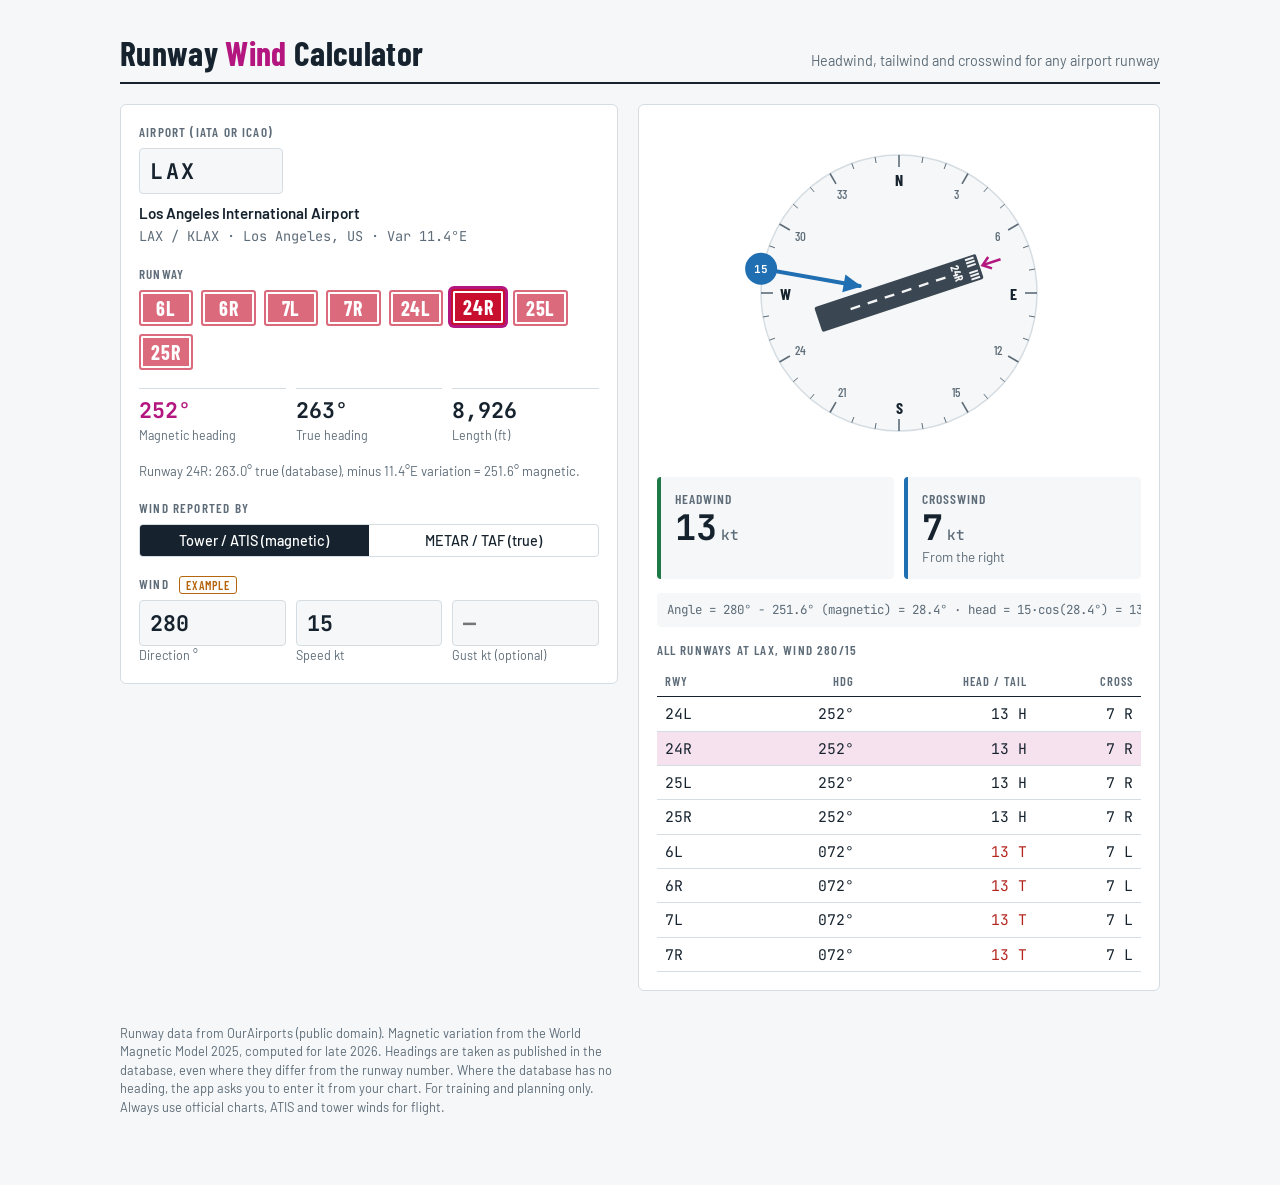
==== commit de9eccd7: "Use database runway headings as published Drop the runway-number check and number x 10 fallback. Whe" ====
--- a/index.html
+++ b/index.html
@@ -150,6 +150,10 @@
         <div class="stat"><div id="rwyLen" class="v">—</div><div class="k">Length (ft)</div></div>
       </div>
       <p id="hdgNote" class="note"></p>
+      <div id="manualBox" hidden>
+        <label class="label" for="hdgManual">Runway heading from your chart (magnetic °)</label>
+        <input id="hdgManual" type="number" min="1" max="360" step="0.1" placeholder="e.g. 243" style="max-width: 9rem">
+      </div>
 
       <div>
         <span class="label">Wind reported by</span>
@@ -190,13 +194,13 @@
 
   <p class="foot">
     Runway data from OurAirports (public domain). Magnetic variation from the World Magnetic Model 2025, computed for late 2026.
-    Headings are checked against each runway number; where the source had no reliable heading, the runway number × 10 is used and marked as approximate.
+    Headings are taken as published in the database, even where they differ from the runway number. Where the database has no heading, the app asks you to enter it from your chart.
     For training and planning only. Always use official charts, ATIS and tower winds for flight.
   </p>
 </div>
 
 <script>
-const AIRPORTS = {"UTK":["03N","Utirik Airport","Utirik Island","MH",7.7,[["7",null,2400],["25",null,2400]]],"OCA":["07FA","Ocean Reef Club Airport","Key Largo","US",-7.3,[["04",40.0,4500],["22",220.2,4500]]],"CSE":["0CO2","Crested Butte Airpark","Crested Butte","US",8.4,[["11",120.9,4000],["29",300.9,4000]]],"CUS":["0NM0","Columbus Airport","Columbus","US",7.9,[["08",null,4210],["26",null,4210]]],"JCY":["0TE7","LBJ Ranch Airport","Stonewall","US",3.6,[["17",175.0,6291],["35",355.0,6291]]],"NUP":["PPIT","Nunapitchuk Airport","Nunapitchuk","US",8.8,[["18",192.9,2420],["36",12.9,2420]]],"ICY":["19AK","Icy Bay Airport","Icy Bay","US",16.5,[["05",null,3430],["23",null,3430]]],"KKK":["1KC","Kalakaket Creek AS Airport","Kalakaket Creek","US",11.1,[["09",null,4000],["27",null,4000]]],"MHS":["1O6","Dunsmuir Muni-Mott Airport","Dunsmuir","US",13.5,[["14",156.4,2800],["32",336.4,2800]]],"NIR":["1XA2","Chase Field Industrial Airport","Beeville","US",3.0,[["13L",null,8000],["13R",null,8000],["17",null,8000],["31L",null,8000],["31R",null,8000],["35",null,8000]]],"GCT":["1Z1","Grand Canyon Bar Ten Airstrip","Littlefield","US",10.4,[["16",176.3,4000],["34",356.3,4000]]],"LVD":["2AK","Lime Village Airport","Lime Village","US",11.8,[["10",null,1500],["28",null,1500]]],"HGZ":["2AK6","Hog River Airport","Hogatza","US",11.4,[["11",null,5500],["29",null,5500]]],"OTN":["2IG4","Ed-Air Airport","Oaktown","US",-4.0,[["18",179.4,4572],["36",359.4,4572]]],"TLF":["2K5","Telida Airport","Telida","US",12.7,[["02",null,1900],["20",null,1900]]],"BZT":["2TE0","Eagle Air Park","Brazoria","US",1.8,[["11",null,2700],["29",null,2700]]],"BYW":["38WA","Blakely Island Airport","Blakely Island","US",15.2,[["01",null,2200],["19",null,2200]]],"DRF":["3AK5","Drift River Airport","Kenai","US",13.1,[["05",null,4100],["23",null,4100]]],"BDF":["3IS8","Rinkenberger Restricted Landing Area","Bradford","US",-2.7,[["08",null,2614],["18",null,1932],["26",null,2614],["36",null,1932]]],"TEH":["3T4","Tetlin Airport","Tetlin","US",16.4,[["08",null,3300],["26",null,3300]]],"VRS":["3VS","Roy Otten Memorial Airfield","Versailles","US",-0.1,[["07",72.5,2805],["25",252.5,2805]]],"ATT":["4A2","Atmautluak Airport","Atmautluak","US",8.9,[["15",null,3000],["33",null,3000]]],"LIV":["4AK","Livengood Camp Airport","Livengood","US",14.4,[["15",null,3000],["33",null,3000]]],"PDB":["4K0","Pedro Bay Airport","Pedro Bay","US",12.4,[["09",null,3002],["27",null,3002]]],"KOZ":["4K5","Ouzinkie Airport","Ouzinkie","US",13.0,[["08",101.0,3300],["26",281.0,3300]]],"TNK":["4KA","Tununak Airport","Tununak","US",7.5,[["08",100.4,1778],["26",280.4,1778]]],"MNT":["51Z","Minto Al Wright Airport","Minto","US",14.1,[["01",null,2000],["19",null,2000]]],"WKK":["5A8","Aleknagik / New Airport","Aleknagik","US",10.5,[["15",null,2030],["33",null,2030]]],"RFK":["5MS1","Rollang Field","Rolling Fork","US",-1.3,[["17",180.0,3670],["35",0.0,3670]]],"NNK":["5NK","Naknek Airport","Naknek","US",11.2,[["08",null,1950],["14",null,1850],["26",null,1950],["32",null,1850]]],"BCS":["65LA","Southern Seaplane Airport","Belle Chasse","US",-1.6,[["02",21.1,3200],["20",201.1,3200]]],"MMN":["6B6","Minute Man Air Field","Stow","US",-13.8,[["03",16.6,3110],["12",106.6,1600],["21",196.6,3110],["30",286.6,1600]]],"CWS":["78WA","Center Island Airport","Center Island","US",15.1,[["17",null,1600],["35",null,1600]]],"TEK":["PAKA","Tatitlek Airport","Tatitlek","US",15.1,[["13",151.1,3701],["31",331.1,3701]]],"DUF":["7NC2","Pine Island Airport","Corolla","US",-11.0,[["17",170.0,3450],["35",350.3,3450]]],"SSW":["7WA5","Stuart Island Airpark","Friday Harbor","US",15.2,[["09",null,2000],["27",null,2000]]],"FOB":["82CL","Fort Bragg Airport","Fort Bragg","US",13.4,[["16",null,1850],["34",null,1850]]],"AXB":["89NY","Maxson Airfield","Alexandria Bay","US",-12.2,[["06",48.0,4280],["24",228.1,4280]]],"REE":["8XS8","Reese Airpark","Lubbock","US",5.5,[["08",85.1,6500],["17L",177.3,6500],["17R",180.0,10500],["26",265.1,6500],["35L",360.0,10500],["35R",357.3,6500]]],"WDN":["90WA","Waldron Airstrip","Eastsound","US",15.2,[["14",null,2700],["32",null,2700]]],"CHU":["PACH","Chuathbaluk Airport","Chuathbaluk","US",10.2,[["9",106.0,3401],["27",286.0,3401]]],"UGS":["9A8","Ugashik Airport","Ugashik","US",11.1,[["06",null,3100],["24",null,3100]]],"KLL":["9Z8","Levelock Airport","Levelock","US",11.3,[["01",null,3284],["19",null,3284]]],"WTL":["A61","Tuntutuliak Airport","Tuntutuliak","US",8.7,[["02",null,3005],["20",null,3005]]],"TWA":["A63","Twin Hills Airport","Twin Hills","US",9.8,[["18",null,3000],["36",null,3000]]],"KCQ":["A79","Chignik Lake Airport","Chignik Lake","US",10.5,[["08",null,2800],["26",null,2800]]],"BBQ":["TAPB","Burton-Nibbs International Airport","Codrington","AG",-15.1,[["10",86.3,6100],["28",266.3,6100]]],"AFT":["AGAF","Afutara Aerodrome","Bila","SB",8.9,[["06",null,1501],["24",null,1501]]],"RNA":["AGAR","Ulawa Airport","Arona","SB",9.2,[["11",null,2822],["29",null,2822]]],"ATD":["AGAT","Uru Harbour Airport","Atoifi","SB",8.9,[["13",null,2769],["31",null,2769]]],"BPF":["AGBT","Batuna Aerodrome","Batuna Mission Station","SB",8.2,[["17",null,2028],["35",null,2028]]],"GEF":["AGEV","Geva Airport","Liangia","SB",7.7,[["15",null,2297],["33",null,2297]]],"AKS":["AGGA","Gwaunaru'u Airport","Auki","SB",8.8,[["18",null,3100],["36",null,3100]]],"BNY":["AGGB","Bellona/Anua Airport","Anua","SB",9.0,[["11",null,2187],["29",null,2187]]],"CHY":["AGGC","Choiseul Bay Airport","Choiseul Bay","SB",7.5,[["13",null,2164],["31",null,2164]]],"BAS":["AGGE","Ballalae Airport","Ballalae","SB",7.4,[["05",null,5413],["23",null,5413]]],"FRE":["AGGF","Fera/Maringe Airport","Fera Island","SB",8.4,[["18",null,1854],["36",null,1854]]],"HIR":["AGGH","Honiara International Airport","Honiara","SB",8.7,[["06",68.2,7218],["24",248.2,7218]]],"MBU":["AGGI","Babanakira Airport","Mbambanakira","SB",8.8,[["17",null,1953],["35",null,1953]]],"AVU":["AGGJ","Avu Avu Airport","Avu Avu","SB",8.9,[["14",null,2461],["32",null,2461]]],"IRA":["AGGK","Ngorangora Airport","Kirakira","SB",9.3,[["10",null,4377],["28",null,4377]]],"SCZ":["AGGL","Santa Cruz/Graciosa Bay/Luova Airport","Santa Cruz/Graciosa Bay/Luova","SB",10.1,[["05",null,2999],["23",null,2999]]],"MUA":["AGGM","Munda Airport","Munda","SB",8.0,[["07",78.5,4593],["25",258.5,4593]]],"GZO":["AGGN","Nusatupe Airport","Gizo","SB",7.8,[["14",148.6,2871],["32",328.6,2871]]],"MNY":["AGGO","Mono Airport","Stirling Island","SB",7.4,[["04",null,3281],["22",null,3281]]],"PRS":["AGGP","Parasi Airport","Parasi","SB",9.1,[["12",null,2156],["30",null,2156]]],"RNL":["AGGR","Rennell/Tingoa Airport","Rennell Island","SB",9.1,[["12",null,2206],["30",null,2206]]],"EGM":["AGGS","Sege Airport","Sege","SB",8.1,[["10",null,3002],["28",null,3002]]],"NNB":["AGGT","Santa Ana Airport","Santa Ana Island","SB",9.5,[["11",null,2655],["29",null,2655]]],"RUS":["AGGU","Marau Airport","Marau","SB",9.0,[["05",null,2001],["23",null,2001]]],"VAO":["AGGV","Suavanao Airport","Suavanao","SB",8.2,[["04",null,2789],["22",null,2789]]],"KGE":["AGKG","Kaghau Airport","Kagau Island","SB",7.9,[["14",null,2428],["32",null,2428]]],"KUE":["AGKU","Kukudu Airport","Kolombangara Island","SB",7.8,[["13",null,1821],["31",null,1821]]],"KWS":["AGKW","Kwailabesi Airport","Kwailabesi","SB",8.7,[["08",null,1896],["26",null,1896]]],"LLM":["AGLM","Lomlom Airport","Lomlom","SB",10.1,[["10",100.0,3477],["28",280.0,3477]]],"NAZ":["AGNA","Nana Airport","Star Harbor","SB",9.4,[["12",null,2657],["30",null,2657]]],"GTA":["AGOK","Gatokae Aerodrome","Gatokae","SB",8.2,[["07",null,1936],["25",null,1936]]],"RIN":["AGRC","Ringi Cove Airport","Ringi Cove","SB",7.9,[["01",null,2461],["19",null,2461]]],"RBV":["AGRM","Ramata Airport","Ramata","SB",8.0,[["14",null,2500],["32",null,2500]]],"CEX":["AK13","Chena Hot Springs Airport","Chena Hot Springs","US",15.4,[["08",null,3000],["26",null,3000]]],"SOL":["AK26","Solomon State Field","Solomon","US",7.5,[["01",null,1150],["19",null,1150]]],"HED":["AK33","Herendeen Bay Airport","Herendeen Bay","US",9.7,[["07",null,970],["12",null,1090],["25",null,970],["30",null,1090]]],"TWE":["AK49","Taylor Airport","Taylor","US",7.2,[["16",null,2200],["34",null,2200]]],"CDL":["AK75","Candle 2 Airport","Candle","US",8.6,[["02",null,3880],["20",null,3880]]],"BSW":["AK97","Boswell Bay Airport","Boswell Bay","US",15.2,[["04",null,2612],["22",null,2612]]],"INU":["ANYN","Nauru International Airport","Yaren","NR",8.8,[["12",131.9,7054],["30",311.9,7054]]],"AQY":["AQY","Girdwood-Alyeska Airport","Girdwood","US",14.3,[["01",null,2088],["19",null,2088]]],"QRF":["AR-0005","Bragado Airport","Bragado","AR",-8.2,[["2",null,2736],["12",null,3281],["20",null,2736],["30",null,3281]]],"CNT":["AR-0009","Charata Airport","Charata","AR",-12.0,[["01",null,3937],["9",null,2953],["19",null,3937],["27",null,2953]]],"VGS":["AR-0010","General Villegas Airport","General Villegas","AR",-6.1,[["13",null,3215],["31",null,3215]]],"LMD":["AR-0011","Los Menucos Airport","Los Menucos","AR",2.4,[["5",null,3773],["23",null,3773]]],"VCF":["AR-0017","Valcheta Airport","Valcheta","AR",0.6,[["9",null,3117],["27",null,3117]]],"CPG":["AR-0390","Carmen de Patagones Airport","Carmen de Patagones","AR",-2.1,[["4",null,5577],["13",null,2625],["22",null,5577],["31",null,2625]]],"GYZ":["YGRM","Gruyere Airport","Cosmo Newbery","AU",1.9,[["06",null,6890],["24",null,6890]]],"WSI":["YSWS","Western Sydney International (Nancy-Bird Walton) Airport","Sydney","AU",12.7,[["05",59.6,12139],["23",239.6,12139]]],"AXF":["ZBAL","Alxa Left Banner Bayanhot Airport","Bayanhot","CN",-3.8,[["14",null,7874],["32",null,7874]]],"AXO":["AXO","Pantar Kabir Airport","Kabir","ID",0.8,[["03",28.5,2953],["21",208.5,2953]]],"AMF":["AYAA","Ama Airport","","PG",3.3,[["15",null,2300],["33",null,2300]]],"UAE":["AYAE","Mount Aue Airport","Aue","PG",4.4,[["14",null,1903],["32",null,1903]]],"AFR":["AYAF","Afore Airstrip","Afore","PG",5.9,[["03",null,2073],["21",null,2073]]],"AUP":["AYAG","Agaun Airport","Agaun","PG",6.3,[["06",null,2981],["24",null,2981]]],"ATP":["AYAI","Aitape Airport","Aitape","PG",3.3,[["16",null,2769],["34",null,2769]]],"AIH":["AYAK","Aiambak Airport","Aiambak","PG",3.7,[["13",null,2526],["31",null,2526]]],"AMU":["AYAM","Amanab Airport","Amanab","PG",3.1,[["18",null,1900],["36",null,1900]]],"ADC":["AYAN","Andakombe Airport","Andekombe","PG",4.9,[["07",null,1552],["25",null,1552]]],"AIE":["AYAO","Aiome Airport","Aiome","PG",4.3,[["01",null,3281],["19",null,3281]]],"KPM":["AYAQ","Kompiam Airport","","PG",4.1,[["05",null,2559],["23",null,2559]]],"AUJ":["AYAT","Ambunti Airport","Ambunti","PG",3.6,[["14",null,2461],["32",null,2461]]],"AWB":["AYAW","Awaba Airport","Awaba","PG",4.2,[["18",null,2313],["36",null,2313]]],"AEK":["AYAX","Aseki Airport","Aseki","PG",5.0,[["16",null,1969],["34",null,1969]]],"AYU":["AYAY","Aiyura Airport","Aiyura Valley","PG",4.8,[["14",null,4200],["32",null,4200]]],"VMU":["AYBA","Baimuru Airport","Baimuru","PG",4.7,[["04",null,2953],["22",null,2953]]],"BCP":["AYBC","Bambu Airport","Bambu","PG",4.8,[["07",null,1345],["25",null,1345]]],"BMZ":["AYBF","Bamu Airport","Bamu","PG",4.3,[["10",null,1549],["28",null,1549]]],"BDZ":["AYBG","Baindoung Airport","","PG",5.0,[["10",null,1542],["28",null,1542]]],"BSP":["AYBH","Bensbach Airport","Bensbach","PG",3.9,[["14",null,2772],["32",null,2772]]],"BWP":["AYBI","Bewani Airport","Bewani","PG",2.9,[["14",null,2500],["32",null,2500]]],"BUA":["AYBK","Buka Airport","Buka Island","PG",6.9,[["04",48.0,5125],["22",228.0,5125]]],"BMH":["AYBO","Bomai Airport","Bomai","PG",4.4,[["01",null,2395],["19",null,2395]]],"BPD":["AYBP","Bapi Airstrip","Bapi","PG",5.3,[["14",null,1624],["32",null,1624]]],"BPK":["AYBQ","Biangabip Airport","Biangabip","PG",3.5,[["16",null,1378],["34",null,1378]]],"BRP":["AYBR","Biaru Airport","Biaru","PG",5.2,[["12",null,1982],["30",null,1982]]],"BUL":["AYBU","Bulolo Airport","Bulolo","PG",5.1,[["15",null,4373],["33",null,4373]]],"XBN":["AYBZ","Biniguni Airport","Biniguni","PG",6.2,[["05",null,1919],["23",null,1919]]],"CGC":["AYCG","Cape Gloucester Airport","Cape Gloucester","PG",5.3,[["08",null,3543],["26",null,3543]]],"CMU":["AYCH","Chimbu Airport","Kundiawa","PG",4.5,[["03",35.6,3330],["21",215.6,3330]]],"DBP":["AYDB","Debepare Airport","Debepare","PG",3.7,[["12",null,2585],["30",null,2585]]],"DER":["AYDE","Derim Airport","Derim","PG",5.1,[["12",null,1549],["30",null,1549]]],"BNT":["AYDI","Bundi Airport","Bundi","PG",4.5,[["15",null,2198],["33",null,2198]]],"MDM":["AYDK","Munduku Airport","Munduku","PG",3.8,[["10",null,2800],["28",null,2800]]],"DOI":["AYDO","Doini Airport","Castori Islets","PG",6.7,[["10",null,2051],["28",null,2051]]],"DAU":["AYDU","Daru Airport","Daru","PG",4.5,[["14",135.1,4593],["32",315.1,4593]]],"KRU":["AYEA","Kerau Airport","Gunim","PG",5.4,[["15",null,1900],["33",null,1900]]],"EMS":["AYEB","Embessa Airport","Embessa","PG",6.0,[["01",null,1640],["19",null,1640]]],"XYR":["AYED","Edwaki Airport","Yellow River Mission","PG",3.3,[["02",null,2415],["20",null,2415]]],"EMI":["AYEE","Emirau Airport","Emirau Island","PG",5.1,[["12",null,4773],["30",null,4773]]],"EFG":["AYEF","Efogi Airport","Efogi","PG",5.7,[["17",null,1598],["35",null,1598]]],"MHY":["AYEH","Morehead Airport","Morehead","PG",4.0,[["09",null,4298],["27",null,4298]]],"EPT":["AYEL","Eliptamin Airport","Eliptamin","PG",3.4,[["14",null,1739],["32",null,1739]]],"EGA":["AYEN","Engati Airstrip","Engati","PG",4.9,[["16",null,1312],["34",null,1312]]],"EMO":["AYEO","Emo River Airstrip","Emo Mission","PG",5.8,[["04",null,1804],["22",null,1804]]],"BOT":["AYET","Bosset Airport","Bosset","PG",3.6,[["14",null,2297],["32",null,2297]]],"SWE":["AYEW","Siwea Airport","Siwea","PG",5.2,[["06",null,1549],["24",null,1549]]],"FRQ":["AYFE","Feramin Airport","Feramin","PG",3.5,[["12",null,2165],["30",null,2165]]],"FUM":["AYFU","Fuma Airport","Fuma","PG",3.8,[["05",null,2500],["23",null,2500]]],"GKA":["AYGA","Goroka Airport","Goronka","PG",4.6,[["17L",174.9,3983],["17R",176.0,5400],["35L",356.0,5400],["35R",354.9,3983]]],"GEW":["AYGC","Gewoia Airport","Gewoia","PG",5.9,[["04",null,1490],["22",null,1490]]],"GAZ":["AYGJ","Guasopa Airport","Woodlark (Muyua) Island","PG",7.1,[["12",null,3593],["30",null,3593]]],"GUR":["AYGN","Gurney Airport","Gurney","PG",6.6,[["09",101.3,5546],["27",281.3,5546]]],"PNP":["AYGR","Girua Airport","Popondetta","PG",5.8,[["03",38.1,5485],["21",218.1,5485]]],"AKG":["AYGU","Anguganak Airport","Anguganak","PG",3.3,[["10",null,2526],["28",null,2526]]],"GOC":["AYGX","Gora Airstrip","Gora","PG",5.8,[["08",null,1640],["26",null,1640]]],"HBD":["AYHB","Habi Airport","Habi","PG",3.9,[["02",null,1969],["20",null,1969]]],"HNI":["AYHE","Heiweni Airport","Heiweni","PG",5.1,[["16",null,1404],["34",null,1404]]],"HYF":["AYHF","Hayfields Airport","Bainyik","PG",3.6,[["17",null,3097],["35",null,3097]]],"HNN":["AYHH","Honinabi Airport","Honinabi","PG",3.8,[["04",null,1348],["22",null,1348]]],"HKN":["AYHK","Hoskins Airport","Kimbe","PG",5.8,[["12",133.0,6644],["30",313.0,6644]]],"HIT":["AYHO","Haivaro Airport","Haivaro","PG",4.1,[["06",null,1641],["24",null,1641]]],"HWA":["AYHU","Hawabango Airport","Hawabango","PG",5.0,[["03",null,1358],["21",null,1358]]],"IDN":["AYID","Indagen Airport","Indagen","PG",5.1,[["09",null,1699],["27",null,1699]]],"IMN":["AYII","Imane Airport","Imane","PG",4.9,[["06",null,1640],["24",null,1640]]],"KGM":["AYIM","Kungim Airport","Kungim","PG",3.4,[["18",null,1391],["36",null,1391]]],"KIE":["AYIQ","Aropa Airport","Kieta","PG",7.3,[["14",null,5397],["32",null,5397]]],"WSA":["AYIW","Wasua Airport","Wasua","PG",4.3,[["05",null,2000],["23",null,2000]]],"WIU":["AYIX","Witu Airport","Garove Island","PG",5.4,[["10A",null,3035],["28D",null,3035]]],"MPX":["AYIY","Miyanmin Airport","Miyanmin","PG",3.4,[["11",null,1969],["29",null,1969]]],"JOP":["AYJS","Josephstaal Airport","Josephstaal","PG",4.3,[["03",null,3117],["21",null,3117]]],"LSA":["AYKA","Losuia Airport","Losuia","PG",6.5,[["14",null,5348],["32",null,5348]]],"KMF":["AYKD","Kamina Airport","Hoieti","PG",5.0,[["14",null,1148],["32",null,1148]]],"KAQ":["AYKH","Kamulai Airport","Kamulai Mission","PG",5.3,[["15",null,1578],["33",null,1578]]],"UNG":["AYKI","Kiunga Airport","Kiunga","PG",3.5,[["07",null,3691],["25",null,3691]]],"KNE":["AYKJ","Kanainj Airport","Kanainj","PG",4.3,[["09",null,1273],["27",null,1273]]],"KMA":["AYKM","Kerema Airport","Kerema","PG",5.0,[["14",144.5,3044],["32",324.5,3044]]],"KKD":["AYKO","Kokoda Airport","Kokoda","PG",5.7,[["17",null,2805],["35",null,2805]]],"KGW":["AYKQ","Kagi Airport","Kagi","PG",5.7,[["07",null,1467],["25",null,1467]]],"KRX":["AYKR","Kar Kar Airport","Kar Kar Island","PG",4.5,[["16",159.6,2953],["34",339.6,2953]]],"KZF":["AYKT","Kaintiba Airport","Kaintiba","PG",5.0,[["16",null,1476],["34",null,1476]]],"KVG":["AYKV","Kavieng Airport","Kavieng","PG",5.5,[["12",124.9,5592],["30",304.9,5592]]],"LNV":["AYKY","Londolovit Airport","Londolovit","PG",6.0,[["12",null,3937],["30",null,3937]]],"KEG":["AYLG","Keglsugl Airport","Denglagu Mission","PG",4.5,[["14",null,2132],["32",null,2132]]],"KII":["AYLI","Kibuli Airstrip","Kibuli","PG",4.3,[["09",null,1969],["27",null,1969]]],"LGN":["AYLL","Linga Linga Airport","Linga Linga","PG",5.7,[["06",null,2461],["24",null,2461]]],"LNM":["AYLN","Langimar Airport","","PG",5.0,[["17",null,1654],["35",null,1654]]],"LWI":["AYLO","Lowai Airport","Lowai","PG",5.0,[["04",null,1640],["22",null,1640]]],"LNG":["AYLS","Lese Airport","Lese","PG",5.2,[["12",null,2520],["30",null,2520]]],"LNC":["AYLT","Lengbati Airport","","PG",5.2,[["07",null,1535],["25",null,1535]]],"LSJ":["AYLX","Long Island Airport","Long Island","PG",4.9,[["04",null,2015],["22",null,2015]]],"OBM":["AYMB","Morobe Airport","Morobe","PG",5.4,[["17",null,1998],["35",null,1998]]],"MAG":["AYMD","Madang Airport","Madang","PG",4.6,[["07",75.0,5174],["25",255.0,5174]]],"HGU":["AYMH","Mount Hagen Kagamuga Airport","Mount Hagen","PG",4.3,[["08",84.7,3599],["12",121.1,7185],["26",264.7,3599],["30",301.1,7185]]],"MPG":["AYMJ","Makini Airport","Makini","PG",5.3,[["08",null,1565],["26",null,1565]]],"MDU":["AYMN","Mendi Airport","Mendi","PG",4.1,[["17",172.8,4411],["35",352.8,4411]]],"MAS":["AYMO","Momote Airport","Manus Island","PG",4.5,[["16",161.0,6136],["34",341.0,6136]]],"MLQ":["AYMP","Malalaua Airport","Malalaua","PG",5.1,[["10",null,3609],["28",null,3609]]],"MQO":["AYMQ","Malam Airport","Malam","PG",4.3,[["10",null,2359],["28",null,2359]]],"MXH":["AYMR","Moro Airport","Moro","PG",4.1,[["09",null,5774],["27",null,5774]]],"MIS":["AYMS","Misima Island Airport","Misima Island","PG",7.3,[["08",null,3937],["26",null,3937]]],"MKN":["AYMV","Malekolon Airport","Babase Island","PG",6.4,[["14",null,3050],["32",null,3050]]],"MPU":["AYMZ","Mapua(Mabua) Airport","Tatau Island","PG",5.8,[["15",null,1969],["33",null,1969]]],"KEX":["AYNB","Kanabea Airport","Kanabea","PG",5.0,[["02",null,1772],["20",null,1772]]],"NDN":["AYNC","Nadunumu Airport","Nadunumu","PG",5.7,[["05",null,1362],["23",null,1362]]],"AUI":["AYND","Aua Island Airport","Aua Island","PG",3.2,[["15",null,3015],["33",null,3015]]],"NUG":["AYNI","Nuguria Airstrip","Nuguria Island","PG",6.6,[["12",null,2799],["30",null,2799]]],"NDI":["AYNJ","Namudi Airport","Namudi","PG",5.9,[["06",null,2953],["24",null,2953]]],"KSB":["AYNM","Kasonombe Airport","Kasonombe","PG",5.1,[["12",null,1499],["30",null,1499]]],"KDP":["AYNN","Kandep Airport","Kandep","PG",4.0,[["09",null,2800],["27",null,2800]]],"NMN":["AYNO","Nomane Airport","Namane","PG",4.5,[["08",null,1627],["26",null,1627]]],"BXZ":["AYNS","Bunsil Airport","Bunsil - Umboi Island","PG",5.2,[["15",null,1969],["33",null,1969]]],"UKU":["AYNU","Nuku Airport","Nuku","PG",3.4,[["12",null,2418],["30",null,2418]]],"ATN":["AYNX","Namatanai Airport","Namatanai","PG",6.1,[["12",null,3494],["30",null,3494]]],"LAE":["AYNZ","Nadzab Tomodachi International Airport","Lae","PG",5.0,[["09",95.0,8000],["27",275.0,8000]]],"OBX":["AYOB","Obo Airport","Obo","PG",3.8,[["14",null,1969],["32",null,1969]]],"KGB":["AYOE","Konge Airport","Konge","PG",5.1,[["01",null,2014],["19",null,2014]]],"OKV":["AYOF","Okao Airport","Okao","PG",3.3,[["06",null,1969],["24",null,1969]]],"OGE":["AYOG","Ogeranang Airport","","PG",5.2,[["12",null,1804],["30",null,1804]]],"OKP":["AYOJ","Oksapmin Airport","Oksapmin","PG",3.6,[["10",null,2215],["28",null,2215]]],"HOC":["AYOK","Komako Airport","Komako","PG",4.9,[["02",null,1224],["20",null,1224]]],"KQL":["AYOL","Kol Airport","Kol","PG",4.4,[["15",null,1647],["33",null,1647]]],"OSE":["AYOM","Omora Airport","Omora","PG",5.3,[["14",null,1640],["32",null,1640]]],"KOM":["AYOO","Komo-Manda Airport","Komo","PG",3.9,[["12",null,2592],["30",null,2592]]],"KSP":["AYOP","Kosipe Airport","Kosipe Mission","PG",5.5,[["12",null,1968],["30",null,1968]]],"OLQ":["AYOV","Olsobip Airport","Olsobip","PG",3.4,[["18",null,2018],["36",null,2018]]],"OPB":["AYOY","Open Bay Airport","Maitanakunai","PG",6.0,[["01",null,3524],["19",null,3524]]],"PLE":["AYPB","Paiela Airport","Paiela","PG",3.8,[["01",null,1598],["19",null,1598]]],"PGB":["AYPC","Pangoa Airport","Pangoa","PG",3.7,[["01",null,2396],["19",null,2396]]],"PDI":["AYPD","Pindiu Airport","Pindiu","PG",5.2,[["08",null,2001],["26",null,2001]]],"APR":["AYPE","April River Airport","April River","PG",3.6,[["18",null,2034],["36",null,2034]]],"PMP":["AYPJ","Pimaga Airport","Pimaga","PG",4.2,[["09",null,2904],["27",null,2904]]],"MPF":["AYPO","Mapoda Airport","Mapoda","PG",4.3,[["18",null,1706],["36",null,1706]]],"PMN":["AYPQ","Pumani Airport","Pumani","PG",6.3,[["01",null,2001],["19",null,2001]]],"POM":["AYPY","Port Moresby Jacksons International Airport","Port Moresby","PG",5.6,[["14L",148.4,9022],["14R",148.2,4625],["32L",328.2,4625],["32R",328.4,9022]]],"TLP":["AYQL","Tumolbil Airport","Tumolbil","PG",3.2,[["14",null,1627],["32",null,1627]]],"ONB":["AYQQ","Ononge Airport","Onange Mission","PG",5.5,[["16",null,1640],["34",null,1640]]],"KIQ":["AYRA","Kira Airport","Kira","PG",5.4,[["07",null,1804],["25",null,1804]]],"RBP":["AYRE","Raba Raba Airport","Rabaraba","PG",6.4,[["12",null,2592],["30",null,2592]]],"RMN":["AYRG","Rumginae Airport","","PG",3.5,[["15",null,1952],["33",null,1952]]],"KMR":["AYRI","Karimui Airport","Karimui","PG",4.5,[["12",null,2900],["30",null,2900]]],"RKU":["AYRK","Kairuku Airport","Yule Island","PG",5.3,[["15",null,3117],["33",null,3117]]],"KOR":["AYRO","Kakoro(Koroko) Airstrip","Kakoro","PG",5.2,[["01",null,1640],["19",null,1640]]],"MRH":["AYRV","May River Airstrip","May River","PG",3.3,[["05",null,1969],["23",null,1969]]],"SDI":["AYSD","Saidor Airport","Saidor","PG",4.8,[["12",null,3806],["30",null,3806]]],"SFU":["AYSF","Safia Airport","Safia","PG",6.0,[["11",null,3543],["29",null,3543]]],"SGK":["AYSK","Sengapi Airstrip","Sengapi","PG",4.1,[["14",null,1640],["32",null,1640]]],"SXH":["AYSL","Sehulea Airport","Sehulea","PG",6.7,[["18",null,3150],["36",null,3150]]],"SMH":["AYSP","Sapmanga Airport","Sapmanga","PG",5.0,[["16",null,1526],["34",null,1526]]],"TDS":["AYSS","Sasereme Airport","Sasereme","PG",4.2,[["14",null,2953],["32",null,2953]]],"SWG":["AYSW","Satwag Airport","Satwag","PG",5.1,[["09",null,2051],["27",null,2051]]],"MBV":["AYSX","Masa Airport","Masa","PG",5.2,[["17",null,1263],["35",null,1263]]],"TIZ":["AYTA","Tari Airport","Tari","PG",3.9,[["14",null,5197],["32",null,5197]]],"TBG":["AYTB","Tabubil Airport","Tabubil","PG",3.3,[["14",null,4232],["32",null,4232]]],"TDB":["AYTF","Tetebedi Airport","Tetebedi","PG",5.8,[["01",null,1854],["19",null,1854]]],"TGL":["AYTG","Tagula Airport","Sudest Island","PG",7.5,[["03",null,8202],["14",null,2313],["21",null,8202],["32",null,2313]]],"TFB":["AYTH","Tifalmin Airport","Tifalmin","PG",3.4,[["08",null,2133],["26",null,2133]]],"RAB":["AYTK","Tokua Airport","Kokopo","PG",6.2,[["10",106.0,5643],["28",286.0,5643]]],"KDQ":["AYTO","Kamberatoro Airport","Kamberatoro Mission","PG",3.0,[["16",null,1673],["34",null,1673]]],"TBQ":["AYTR","Tarabo Airport","Tarabo","PG",4.7,[["07",null,2297],["25",null,2297]]],"TSW":["AYTS","Tsewi Airport","Tsewi","PG",4.9,[["06",null,1804],["24",null,1804]]],"TRJ":["AYTT","Tarakbits Airport","Tarakbits","PG",3.4,[["18",null,1909],["36",null,1909]]],"TFI":["AYTU","Tufi Airport","Tufi","PG",6.1,[["06",null,2887],["24",null,2887]]],"TBE":["AYTV","Timbunke Airport","Timbunke","PG",3.8,[["12",null,1969],["30",null,1969]]],"TWY":["AYTW","Tawa Airport","Tawa","PG",5.0,[["02",null,1529],["20",null,1529]]],"TEO":["AYTY","Terapo Airport","Terapo Mission","PG",5.1,[["10",null,2756],["28",null,2756]]],"TKB":["AYTZ","Tekadu Airport","Tekadu","PG",5.2,[["04",null,1411],["22",null,1411]]],"UMC":["AYUC","Umba Airport","Umba","PG",4.9,[["13",null,1598],["31",null,1598]]],"URU":["AYUE","Uroubi Airport","Uroubi","PG",6.0,[["09",null,1575],["27",null,1575]]],"UBI":["AYUI","Buin Airport","Buin","PG",7.3,[["01",null,1640],["19",null,1640]]],"AUV":["AYUM","Aumo Airport","Aumo","PG",5.3,[["14",null,2625],["32",null,2625]]],"GLP":["AYUP","Gulgubip Airport","Gulgubip","PG",3.4,[["03",null,1476],["21",null,1476]]],"KUX":["AYUY","Kuyol Airport","","PG",3.5,[["09",null,1640],["27",null,1640]]],"UVO":["AYUZ","Uvol Airport","Uvol","PG",6.1,[["07",null,2756],["25",null,2756]]],"TLW":["AYVL","Talasea Airport","Talasea","PG",5.7,[["14",143.0,5250],["32",323.0,5250]]],"TCJ":["AYVM","Torembi Airport","Torembi","PG",3.6,[["02",null,2500],["20",null,2500]]],"VAI":["AYVN","Vanimo Airport","Vanimo","PG",2.9,[["12",130.0,5775],["30",310.0,5775]]],"TON":["AYVO","Tonu Airport","Tonu","PG",7.3,[["04",null,1969],["22",null,1969]]],"WAO":["AYWB","Wabo Airport","Wabo","PG",4.7,[["14",null,2379],["32",null,2379]]],"WBM":["AYWD","Wapenamanda Airport","Wapenamanda","PG",4.1,[["14",139.5,5052],["32",319.5,5052]]],"WNU":["AYWH","Wanuma Airport","Wanuma","PG",4.4,[["05",null,1525],["23",null,1525]]],"WBC":["AYWJ","Wapolu Airport","Wapolu","PG",6.5,[["14",null,2625],["32",null,2625]]],"WWK":["AYWK","Wewak International Airport","Wewak","PG",3.7,[["10",103.9,5234],["28",283.9,5234]]],"WOA":["AYWO","Wonenara Airport","Wonenara","PG",4.8,[["11",null,1394],["29",null,1394]]],"SMJ":["AYXI","Sim Airport","Sim","PG",5.3,[["18",null,1384],["36",null,1384]]],"TLO":["AYXO","Tol Airport","Tol","PG",6.2,[["10",null,2789],["28",null,2789]]],"WPM":["AYXP","Wipim Airport","Wipim","PG",4.4,[["09",null,1637],["27",null,1637]]],"WEP":["AYXW","Weam Airport","Weam","PG",3.9,[["05",null,2707],["23",null,2707]]],"YEQ":["AYYK","Yenkis(Yankisa) Airport","","PG",4.0,[["13",null,1526],["31",null,1526]]],"TCK":["AYYL","Tinboli Airport","Tinboli","PG",3.7,[["03",null,2198],["21",null,2198]]],"RAX":["AYYO","Oram Airport","","PG",5.9,[["12",null,1355],["30",null,1355]]],"ZEN":["AYZA","Zenag Airport","Zenag","PG",5.1,[["15",null,1598],["33",null,1598]]],"SWR":["AYZI","Silur Airport","Silur Mission","PG",6.4,[["15",null,2297],["33",null,2297]]],"WUM":["AYZM","Wasum Airport","Wasum","PG",5.6,[["08",null,3740],["26",null,3740]]],"SIZ":["AYZN","Sissano Airport","Sissano","PG",3.2,[["11",null,1608],["29",null,1608]]],"OSG":["AYZS","Ossima Airport","Ossima","PG",3.0,[["14",null,2297],["32",null,2297]]],"AZB":["AZB","Amazon Bay Airport","","PG",6.3,[["10",null,2871],["28",null,2871]]],"JAM":["BG-JAM","Bezmer Air Base","Bezmer","BG",6.1,[["12",119.0,8193],["30",299.1,8193]]],"JEG":["BGAA","Aasiaat Airport","Aasiaat","GL",-27.0,[["12",null,2621],["30",null,2621]]],"CNP":["BGCO","Neerlerit Inaat Airport","Neerlerit Inaat","GL",-13.6,[["18",157.4,3281],["36",337.4,3281]]],"GOH":["BGGH","Nuuk International Airport","Nuuk","GL",-23.7,[["04",17.7,7217],["22",197.7,7217]]],"JAV":["BGJN","Ilulissat Airport","Ilulissat","GL",-26.8,[["06",35.9,2772],["24",215.9,2772]]],"KUS":["BGKK","Kulusuk Airport","Kulusuk","GL",-19.1,[["11",null,3934],["29",null,3934]]],"JSU":["BGMQ","Maniitsoq Airport","Maniitsoq","GL",-24.8,[["16",126.8,2621],["34",306.8,2621]]],"JFR":["BGPT","Paamiut Airport","Paamiut","GL",-21.8,[["17",142.6,2621],["35",322.6,2621]]],"NAQ":["BGQQ","Qaanaaq Airport","Qaanaaq","GL",-37.2,[["17",122.8,3314],["35",302.8,3314]]],"SFJ":["BGSF","Kangerlussuaq International Airport","Kangerlussuaq","GL",-25.2,[["09",61.6,9219],["27",241.6,9219]]],"JHS":["BGSS","Sisimiut Airport","Sisimiut","GL",-26.0,[["13",104.6,2621],["31",284.7,2621]]],"THU":["BGTL","Pituffik Space Base","Pituffik","GL",-36.2,[["08T",null,9997],["26T",null,9997]]],"JUV":["BGUK","Upernavik Airport","Upernavik","GL",-30.9,[["05",11.4,2621],["23",191.4,2621]]],"JQA":["BGUQ","Qaarsut Airport","Uummannaq","GL",-28.4,[["15",119.7,2953],["33",299.8,2953]]],"BHT":["BHT","Brighton Downs Airport","Brighton Downs","AU",6.5,[["18",176.6,3937],["36",357.0,3937]]],"AEY":["BIAR","Akureyri International Airport","Akureyri","IS",-9.5,[["01",356.0,8858],["19",176.0,8858]]],"BIU":["BIBD","Bildudalur Airport","Bildudalur","IS",-12.4,[["04",27.8,3084],["22",207.8,3084]]],"BLO":["BIBL","Blönduós Airport","Blönduós","IS",-10.7,[["04",null,3182],["22",null,3182]]],"EGS":["BIEG","Egilsstaðir Airport","Egilsstaðir","IS",-7.4,[["03",25.0,7054],["21",205.0,7054]]],"GUU":["BIGF","Grundarfjörður Airport","Grundarfjörður","IS",-12.0,[["05",null,2936],["23",null,2936]]],"GJR":["BIGJ","Gjögur Airport","Gjögur","IS",-11.4,[["05",50.0,3150],["23",230.0,3150]]],"GRY":["BIGR","Grímsey Airport","Grímsey/Sandvík","IS",-9.7,[["17",160.0,3399],["35",340.0,3399]]],"HVK":["BIHK","Hólmavík Airport","Hólmavík","IS",-11.5,[["03",null,3280],["21",null,3280]]],"HFN":["BIHN","Hornafjörður Airport","Höfn","IS",-7.6,[["18",168.0,4921],["36",348.0,4921]]],"HZK":["BIHU","Húsavík Airport","Húsavík","IS",-9.2,[["02",11.7,5266],["20",191.7,5266]]],"IFJ":["BIIS","Ísafjörður Airport","Ísafjörður","IS",-12.4,[["07",61.7,4593],["25",241.7,4593]]],"KEF":["BIKF","Keflavik International Airport","Reykjavík","IS",-11.3,[["01",0.0,10020],["10",90.0,10056],["19",180.0,10020],["28",270.0,10056]]],"SAK":["BIKR","Sauðárkrókur Airport","Sauðárkrókur","IS",-10.3,[["01",351.0,6191],["19",171.0,6191]]],"NOR":["BINF","Norðfjörður Airport","Norðfjörður","IS",-7.0,[["08",null,3648],["26",null,3648]]],"OLI":["BIRF","Rif Airport","Rif","IS",-12.3,[["06",null,3937],["12",null,2756],["24",null,3937],["30",null,2756]]],"RFN":["BIRG","Raufarhöfn Airport","Raufarhöfn","IS",-8.5,[["07",null,3533],["25",null,3533]]],"RKV":["BIRK","Reykjavík Domestic Airport","Reykjavík","IS",-11.0,[["01",355.2,5138],["13",117.0,4035],["19",175.2,5138],["31",297.0,4035]]],"MVA":["BIRL","Mývatn Airport","Myvatn","IS",-8.9,[["02",null,3461],["20",null,3461]]],"SIJ":["BISI","Siglufjörður Airport","Siglufjörður","IS",-10.1,[["06",43.0,3556],["24",223.0,3556]]],"SYK":["BIST","Stykkishólmur Airport","Stykkishólmur","IS",-11.8,[["07",null,3675],["25",null,3675]]],"TEY":["BITE","Þingeyri Airport","Þingeyri","IS",-12.5,[["14",null,3117],["32",null,3117]]],"THO":["BITN","Þórshöfn Airport","Þórshöfn","IS",-8.2,[["01",2.8,3937],["19",182.8,3937]]],"VEY":["BIVM","Vestmannaeyjar Airport","Vestmannaeyjar","IS",-9.9,[["03",19.0,3806],["12",110.0,3937],["21",199.0,3806],["30",290.0,3937]]],"VPN":["BIVO","Vopnafjörður Airport","Vopnafjörður","IS",-7.8,[["04",34.8,2904],["22",214.8,2904]]],"PRN":["BKPR","Priština Adem Jashari International Airport","Prishtina","XK",5.4,[["17",175.7,9974],["35",355.7,9974]]],"BOV":["BOV","Boang Airport","Boang Island","PG",6.2,[["15",null,2024],["33",null,2024]]],"CJZ":["SJZA","Pedro Vieira Moreira Airport","Cajazeiras","BR",-21.3,[["12",null,5249],["30",null,5249]]],"VDC":["SBVC","Glauber de Andrade Rocha Airport","Vitória da Conquista","BR",-23.3,[["15",126.6,6890],["33",306.6,6890]]],"CMP":["BR-1948","Santana do Araguaia Airport","Santana do Araguaia","BR",-21.1,[["01",null,4921],["19",null,4921]]],"AAI":["BR-2149","Arraias Airport","Arraias","BR",-22.3,[["15",null,4921],["33",null,4921]]],"ITN":["BR-2152","Tertuliano Guedes de Pinho Airport","Itabuna","BR",-23.3,[["08",56.1,4993],["26",236.1,4993]]],"LEP":["BR-2171","Leopoldina Airport","Leopoldina","BR",-23.3,[["12",null,3937],["30",null,3937]]],"CPU":["BR-2235","Cururupu Airport","Cururupu","BR",-20.4,[["11",null,2461],["29",null,2461]]],"CTQ":["BR-2236","Santa Vitória do Palmar Airport","Santa Vitória do Palmar","BR",-14.7,[["11",null,2953],["29",null,2953]]],"APY":["BR-2757","Alto Parnaíba Airport","Alto Parnaíba","BR",-21.9,[["14",null,4593],["32",null,4593]]],"JRN":["BR-3086","Juruena Airport","Juruena","BR",-17.8,[["14",null,5381],["32",null,5381]]],"ALT":["BR-ALT","Alenquer Municipal Airport","Alenquer","BR",-19.1,[["10",82.2,3280],["28",262.2,3280]]],"TXC":["BY-0001","Orsha Airport - Balbasovo Air Base","Orsha","BY",9.9,[["05",60.2,9845],["23",240.3,9845]]],"BYA":["BYA","Boundary Airport","Boundary","US",16.9,[["05",null,2325],["23",null,2325]]],"CZH":["MZCZ","Corozal Airport","Corozal","BZ",-1.6,[["07",null,2198],["25",null,2198]]],"PND":["MZPG","Punta Gorda Airport","Punta Gorda","BZ",-1.1,[["07",null,2372],["25",null,2372]]],"SJX":["BZ-SJX","Sartaneja Airport","Sartaneja","BZ",-1.7,[["10",null,2510],["28",null,2510]]],"SPR":["MZSP","John Greif II Airport","San Pedro","BZ",-1.8,[["06",null,0],["24",null,0]]],"SVK":["BZ-SVK","Silver Creek Airport","Silver Creek","BZ",-1.4,[["10",null,2887],["28",null,2887]]],"PFM":["CA-0297","Primrose Airport","Primrose","CA",12.7,[["14",null,3906],["32",null,3906]]],"YMV":["CA-0504","Mary River Aerodrome","Mary River","CA",-26.6,[["12",null,6505],["30",null,6505]]],"PYS":["CA92","Paradise Skypark Airport","Paradise","US",13.1,[["17",181.0,3017],["35",1.0,3017]]],"YZZ":["CAD4","Trail Regional Airport","Trail","CA",14.1,[["16",179.0,4000],["34",359.0,4000]]],"YMB":["CAD5","Merritt Airport","Merritt","CA",15.1,[["03",56.2,4000],["21",236.2,4000]]],"CJH":["CAG3","Chilko Lake (Tsylos Park Lodge) Airport","Chilko Lake","CA",16.0,[["18",null,3200],["36",null,3200]]],"YCA":["CAH3","Courtenay Airpark","Courtenay","CA",15.7,[["13",null,1800],["31",null,1800]]],"CFQ":["CAJ3","Creston Valley Regional Airport - Art Sutcliffe Field","Creston","CA",13.8,[["15",168.3,3945],["33",348.3,3945]]],"YAA":["CAJ4","Anahim Lake Airport","Anahim Lake","CA",16.4,[["13",145.9,3930],["31",325.9,3930]]],"DGF":["CAL3","Douglas Lake Airport","Douglas Lake","CA",15.0,[["08",100.0,4600],["26",280.0,4600]]],"JHL":["CAL4","Fort MacKay/Albian Aerodrome","Albian Village","CA",13.2,[["13",null,7549],["31",null,7549]]],"DUQ":["CAM3","Duncan Airport","Duncan","CA",15.3,[["13",null,1520],["31",null,1520]]],"YHS":["CAP3","Sechelt-Gibsons Airport","Sechelt","CA",15.5,[["12",null,3246],["30",null,3246]]],"XQU":["CAT4","Qualicum Beach Airport","Qualicum Beach","CA",15.6,[["11",126.8,3565],["29",306.8,3565]]],"YMP":["CAT5","Port McNeill Airport","Port McNeill","CA",16.1,[["06",null,2400],["11",null,3600],["24",null,2400],["29",null,3600]]],"YZA":["CAZ5","Cache Creek-Ashcroft Regional Airport","Cache Creek","CA",15.4,[["15",171.0,3280],["33",351.0,3280]]],"ZEL":["CBBC","Bella Bella (Campbell Island) Airport","Bella Bella","CA",16.5,[["13",150.9,3700],["31",330.9,3700]]],"YPB":["CBS8","Alberni Valley Regional Airport","Port Alberni","CA",15.6,[["12",135.3,3952],["30",315.3,3952]]],"YBO":["CBW4","Bob Quinn Lake Airport","Bob Quinn Lake","CA",17.6,[["14",null,4200],["32",null,4200]]],"TUX":["CBX7","Tumbler Ridge Airport","Tumbler Ridge","CA",16.2,[["01",31.9,4000],["19",211.9,4000]]],"YWM":["CCA6","Williams Harbour Airport","Williams Harbour","CA",-18.4,[["14",null,2200],["32",null,2200]]],"YSO":["CCD4","Postville Airport","Postville","CA",-19.6,[["06",null,2500],["24",null,2500]]],"YBI":["CCE4","Black Tickle Airport","Black Tickle","CA",-18.7,[["16",null,2500],["34",null,2500]]],"YHG":["CCH4","Charlottetown Airport","Charlottetown","CA",-18.5,[["09",null,2500],["27",null,2500]]],"YFX":["CCK4","St. Lewis (Fox Harbour) Airport","St. Lewis","CA",-18.3,[["05",null,2200],["23",null,2200]]],"YHA":["CCP4","Port Hope Simpson Airport","Port Hope Simpson","CA",-18.4,[["12",null,2500],["30",null,2500]]],"YRG":["CCZ2","Rigolet Airport","Rigolet","CA",-19.2,[["11",null,2500],["29",null,2500]]],"JOJ":["CDL7","Doris Lake","Hope Bay","CA",9.3,[["17",null,7894],["35",null,7894]]],"ZFW":["CEB5","Fairview Airport","Fairview","CA",15.8,[["04",59.0,3506],["22",239.0,3506]]],"YJP":["CEC4","Jasper-Hinton Airport","Hinton","CA",15.0,[["02",37.0,4300],["20",217.0,4300]]],"YDC":["CER3","Drayton Valley Industrial Airport","Drayton Valley","CA",14.1,[["14",159.9,5066],["32",339.9,5066]]],"NML":["CER4","Fort McMurray / Mildred Lake Airport","Fort McMurray","CA",13.2,[["11",null,5437],["29",null,5437]]],"CFM":["CET2","Conklin (Leismer) Airport","Conklin","CA",12.8,[["09",115.0,5251],["27",285.0,5251]]],"YFI":["CFG6","Fort Mackay / Firebag","Suncor Energy Site","CA",12.9,[["16",null,6890],["34",null,6890]]],"YOE":["CFM4","Donnelly Airport","Donnelly","CA",15.3,[["07",null,2953],["25",null,2953]]],"TIL":["CFQ4","Cheadle Airport","Cheadle","CA",13.1,[["07",null,4000],["25",null,4000]]],"CHP":["CHP","Circle Hot Springs Airport","Circle Hot Springs","US",15.8,[["08",null,3650],["26",null,3650]]],"LRQ":["CJC8","Laurie River Airport","Laurie River","CA",6.0,[["17",null,2220],["35",null,2220]]],"YDJ":["CJL2","Hatchet Lake Airport","Hatchet Lake","CA",7.8,[["07",null,6000],["25",null,6000]]],"YDU":["CJL8","Kasba Lake Airport","Kasba Lake","CA",6.9,[["02",null,6150],["20",null,6150]]],"XCL":["CJS3","Cluff Lake Airport","Cluff Lake","CA",12.2,[["16",null,5280],["34",null,5280]]],"YKE":["CJT3","Knee Lake Airport","Knee Lake","CA",0.2,[["03",null,3950],["21",null,3950]]],"SUR":["CJV7","Summer Beaver Airport","Summer Beaver","CA",-5.2,[["17",null,3500],["35",null,3500]]],"CKD":["PACJ","Crooked Creek Airport","Crooked Creek","US",10.7,[["13",148.0,1997],["31",327.0,1997]]],"YTT":["CJY3","Tisdale Airport","Tisdale","CA",8.0,[["08",90.0,2200],["14",143.0,3000],["17",180.0,2100],["26",270.0,2200],["32",323.0,3000],["35",0.0,2100]]],"YAX":["CKB6","Wapekeka Airport","Angling Lake","CA",-4.5,[["12",null,3600],["30",null,3600]]],"WNN":["CKL3","Wunnumin Lake Airport","Wunnumin Lake","CA",-4.5,[["16",null,3500],["34",null,3500]]],"YBS":["CKM8","Opapimiskan Lake Airport","Opapimiskan Lake","CA",-3.5,[["12",null,4850],["30",null,4850]]],"YNO":["CKQ3","North Spirit Lake Airport","North Spirit Lake","CA",-1.1,[["13",null,3500],["31",null,3500]]],"CKU":["CKU","Cordova Municipal Airport","Cordova","US",15.4,[["06",null,1800],["24",null,1800]]],"CKX":["CKX","Chicken Airport","Chicken","US",16.6,[["13",null,2500],["31",null,2500]]],"CMT":["CMT","New Cametá Airport","Cametá","BR",-20.3,[["10",85.3,4000],["28",265.3,4000]]],"BZX":["ZUBZ","Bazhong Enyang Airport","Bazhong","CN",-3.2,[["07",null,8530],["25",null,8530]]],"HSC":["ZGSG","Shaoguan Danxia Airport","Shaoguan","CN",-3.6,[["15",null,9186],["33",null,9186]]],"JGS":["ZSGS","Jinggangshan Airport","Ji'an","CN",-4.3,[["08",null,8530],["26",null,8530]]],"JNH":["ZSJX","Jiaxing Nanhu Airport","Xiuzhou, Hangzhou","CN",-6.3,[["12",null,11155],["30",null,11155]]],"DWS":["CN-0157","Morin Dawa Banner Airport","Hulunbuir","CN",-11.8,[["18",171.0,3937],["36",351.0,3937]]],"CBZ":["CN-0218","Binzhou Dagao General Aviation Airport","Binzhou","CN",-7.4,[["01",360.0,7169],["19",180.0,7169]]],"DDR":["ZUDR","Shigatse Tingri Airport","Xigazê (Dingri)","CN",0.4,[["09",null,14764],["27",null,14764]]],"APJ":["ZUPL","Ali Pulan Airport","Burang Town","CN",1.3,[["15",147.0,15000],["33",327.0,15000]]],"BFY":["ZSBA","Bengbu Tenghu Airport","Bengbu","CN",-6.1,[["07",null,8530],["25",null,8530]]],"XBE":["CNE3","Bearskin Lake Airport","Bearskin Lake","CA",-3.2,[["07",null,3500],["25",null,3500]]],"YPD":["CNK4","Parry Sound Area Municipal Airport","Parry Sound","CA",-10.2,[["17",158.2,4901],["35",338.2,4901]]],"XBR":["CNL3","Brockville - Thousand Islands Regional Tackaberry Airport","Brockville","CA",-12.4,[["04",30.0,4500],["16",146.2,2207],["22",210.0,4500],["34",326.2,2207]]],"KIF":["CNM5","Kingfisher Lake Airport","Kingfisher Lake","CA",-4.1,[["12",null,3520],["30",null,3520]]],"YEB":["CPF2","Bar River Airport","Echo Bay","CA",-7.5,[["11",102.5,2850],["18",172.7,4415],["29",282.5,2850],["36",352.7,4415]]],"KEW":["CPV8","Keewaywin Airport","Keewaywin","CA",-1.3,[["13",null,3500],["31",null,3500]]],"KFM":["CRL4","Kirby Lake Airport","Kirby Lake","CA",12.5,[["08",null,4920],["26",null,4920]]],"YSA":["CSB2","Sable Island Airport.","Sable Island","CA",-16.1,[["11",88.0,1500],["29",268.0,1500]]],"YLS":["CSH4","Lebel-sur-Quevillon Airport","Lebel-sur-Quévillon","CA",-12.8,[["15",136.8,3712],["33",316.8,3712]]],"SSQ":["CSR8","La Sarre Airport","La Sarre","CA",-11.4,[["18",163.3,4700],["36",343.3,4700]]],"YKU":["CSU2","Chisasibi Airport","Chisasibi","CA",-13.2,[["14",128.8,3792],["32",308.8,3792]]],"ZTB":["CTB6","Tête-à-la-Baleine Airport","Tête-à-la-Baleine","CA",-17.9,[["18",null,1640],["36",null,1640]]],"ZKG":["CTK6","Kégashka Airport","Côte-Nord-du-Golfe-du-Saint-Laurent","CA",-17.7,[["10",null,1640],["28",null,1640]]],"CTP":["CTP","Carutapera Airport","Carutapera","BR",-20.3,[["7",null,3166],["25",null,3166]]],"YAU":["CTP9","Donaldson Airport","Kattiniq","CA",-20.7,[["11",null,6529],["29",null,6529]]],"ZGS":["CTT5","La Romaine Airport","Le Golfe-du-Saint-Laurent","CA",-17.8,[["11",93.0,3938],["29",273.0,3938]]],"YFG":["CTU2","Fontanges Airport","Fontanges","CA",-17.5,[["09",null,4900],["27",null,4900]]],"CXC":["CXC","Chitina Airport","Chitina","US",15.8,[["13",null,2850],["31",null,2850]]],"YAB":["CYAB","Arctic Bay Airport","Arctic Bay","CA",-24.2,[["13",null,3935],["31",null,3935]]],"YAC":["CYAC","Cat Lake Airport","Cat Lake","CA",-2.1,[["11",null,3900],["29",null,3900]]],"YAR":["CYAD","La Grande-3 Airport","La Grande-3","CA",-14.7,[["10",null,5000],["28",null,5000]]],"YAG":["CYAG","Fort Frances Municipal Airport","Fort Frances","CA",-0.3,[["03",34.8,2600],["12",125.8,4500],["21",214.8,2600],["30",305.8,4500]]],"YAH":["CYAH","La Grande-4 Airport","La Grande-4","CA",-16.1,[["09",null,5000],["27",null,5000]]],"YAL":["CYAL","Alert Bay Airport","Alert Bay","CA",16.1,[["09",null,2900],["27",null,2900]]],"YAM":["CYAM","Sault Ste Marie Airport","Sault Ste Marie","CA",-7.2,[["04",33.5,6000],["12",107.9,6000],["22",213.5,6000],["30",287.9,6000]]],"XKS":["CYAQ","Kasabonika Airport","Kasabonika","CA",-5.3,[["03",null,3500],["21",null,3500]]],"YKG":["CYAS","Kangirsuk Airport","Kangirsuk","CA",-20.9,[["03",null,3521],["21",null,3521]]],"YAT":["CYAT","Attawapiskat Airport","Attawapiskat","CA",-10.3,[["06",49.1,3500],["24",229.1,3500]]],"YAY":["CYAY","St. Anthony Airport","St. Anthony","CA",-18.0,[["10",80.0,4000],["28",260.0,4000]]],"YAZ":["CYAZ","Tofino / Long Beach Airport","Tofino","CA",15.7,[["07",90.0,4999],["11",126.0,4997],["16",175.0,5000],["25",270.0,4999],["29",306.0,4997],["34",355.0,5000]]],"YBA":["CYBA","Banff Airport","Banff","CA",13.9,[["18",null,3000],["36",null,3000]]],"YBB":["CYBB","Kugaaruk Airport","Kugaaruk","CA",-12.4,[["05",49.0,5000],["23",229.0,5000]]],"YBC":["CYBC","Baie-Comeau Airport","Baie-Comeau","CA",-16.4,[["10",80.6,6000],["28",260.6,6000]]],"QBC":["CYBD","Bella Coola Airport","Bella Coola","CA",16.5,[["05",70.9,4200],["23",250.9,4200]]],"YBE":["CYBE","Uranium City Airport","Uranium City","CA",11.7,[["06",75.0,3935],["24",255.0,3935]]],"YBY":["CYBF","Bonnyville Airport","Bonnyville","CA",12.3,[["08",91.4,4434],["26",271.4,4434]]],"YBG":["CYBG","Saguenay-Bagotville Airport","Saguenay","CA",-15.3,[["11",90.6,10000],["18",163.4,6000],["29",270.7,10000],["36",343.4,6000]]],"YBK":["CYBK","Baker Lake Airport","Baker Lake","CA",-1.1,[["16T",162.0,4200],["34T",342.0,4200]]],"YBL":["CYBL","Campbell River Airport","Campbell River","CA",15.8,[["12",135.1,6499],["30",315.1,6499]]],"XTL":["CYBQ","Tadoule Lake Airport","Tadoule Lake","CA",3.2,[["07",72.0,3201],["25",252.0,3201]]],"YBR":["CYBR","Brandon Municipal Airport","Brandon","CA",4.9,[["08",88.7,6500],["14",148.4,3000],["26",268.7,6500],["32",328.4,3000]]],"YBT":["CYBT","Brochet Airport","Brochet","CA",6.3,[["03",null,3500],["21",null,3500]]],"YBV":["CYBV","Berens River Airport","Berens River","CA",2.5,[["09",89.7,2900],["27",269.8,2900]]],"YBX":["CYBX","Lourdes-de-Blanc-Sablon Airport","Blanc-Sablon","CA",-18.1,[["05",27.5,4500],["23",207.5,4500]]],"YRF":["CYCA","Cartwright Airport","Cartwright","CA",-18.9,[["08",null,2500],["26",null,2500]]],"YCB":["CYCB","Cambridge Bay Airport","Cambridge Bay","CA",7.3,[["13T",127.4,5000],["31T",307.4,5000]]],"YCC":["CYCC","Cornwall Regional Airport","Cornwall","CA",-13.0,[["10",83.3,3500],["28",263.3,3500]]],"YCD":["CYCD","Nanaimo Airport","Nanaimo","CA",15.4,[["16",180.0,6602],["34",0.0,6602]]],"YCE":["CYCE","Centralia / James T. Field Memorial Aerodrome","Huron Park","CA",-8.7,[["10",91.2,5012],["16",151.0,4400],["28",271.3,5012],["34",331.0,4400]]],"YCG":["CYCG","Castlegar/West Kootenay Regional Airport","Castlegar","CA",14.1,[["15",167.1,5300],["33",347.1,5300]]],"YCH":["CYCH","Miramichi Airport","Miramichi","CA",-16.4,[["09",72.0,10006],["27",252.0,10006]]],"XCM":["CYCK","Chatham Kent Airport","Chatham-Kent","CA",-8.2,[["06",44.0,5000],["24",224.0,5000]]],"YCL":["CYCL","Charlo Airport","Charlo","CA",-16.5,[["12",104.7,6000],["30",284.7,6000]]],"YCN":["CYCN","Cochrane Airport","Cochrane","CA",-10.3,[["13",119.3,4500],["31",299.3,4500]]],"YCO":["CYCO","Kugluktuk Airport","Kugluktuk","CA",15.8,[["12T",121.3,5500],["30T",301.3,5500]]],"YCQ":["CYCQ","Chetwynd Airport","Chetwynd","CA",16.5,[["05",72.0,4484],["23",252.0,4484]]],"YCR":["CYCR","Cross Lake (Charlie Sinclair Memorial) Airport","Cross Lake","CA",2.9,[["05",null,3990],["23",null,3990]]],"YCS":["CYCS","Chesterfield Inlet Airport","Chesterfield Inlet","CA",-7.0,[["12T",null,3600],["30T",null,3600]]],"YCT":["CYCT","Coronation Airport","Coronation","CA",12.3,[["11",126.5,3000],["29",306.5,3000]]],"YCW":["CYCW","Chilliwack Airport","Chilliwack","CA",15.1,[["07",81.3,3990],["25",261.3,3990]]],"YCY":["CYCY","Clyde River Airport","Clyde River","CA",-30.0,[["02T",null,3500],["20T",null,3500]]],"YCZ":["CYCZ","Fairmont Hot Springs Airport","Fairmont Hot Springs","CA",13.8,[["16",171.0,6005],["34",351.0,6005]]],"YDA":["CYDA","Dawson City Airport","Dawson City","CA",17.4,[["03",48.5,5000],["21",228.5,5000]]],"YDB":["CYDB","Burwash Airport","Burwash Landing","CA",17.2,[["11",127.3,5006],["29",307.3,5006]]],"YDF":["CYDF","Deer Lake Airport","Deer Lake","CA",-17.4,[["07",47.8,8005],["25",227.8,8005]]],"YDL":["CYDL","Dease Lake Airport","Dease Lake","CA",17.9,[["02",47.3,6000],["20",227.4,6000]]],"XRR":["CYDM","Ross River Airport","Ross River","CA",18.3,[["08",null,5000],["26",null,5000]]],"YDN":["CYDN","Dauphin Barker Airport","Dauphin","CA",5.0,[["02",27.6,2000],["08",90.0,2700],["14",149.2,5000],["20",207.6,2000],["26",270.0,2700],["32",329.2,5000]]],"YDO":["CYDO","Dolbeau-Saint-Felicien Airport","Dolbeau-Saint-Felicien","CA",-14.9,[["11",93.8,4971],["29",273.8,4971]]],"YDP":["CYDP","Nain Airport","Nain","CA",-20.3,[["06",null,2000],["24",null,2000]]],"YDQ":["CYDQ","Dawson Creek Airport","Dawson Creek","CA",16.2,[["07",85.5,5001],["25",265.5,5001]]],"YEG":["CYEG","Edmonton International Airport","Edmonton","CA",13.5,[["02",33.5,11000],["12",134.9,10200],["20",213.5,11000],["30",315.0,10200]]],"YEK":["CYEK","Arviat Airport","Arviat","CA",-2.1,[["15T",149.0,4000],["33T",329.0,4000]]],"YEL":["CYEL","Elliot Lake Municipal Airport","Elliot Lake","CA",-8.6,[["12",112.2,4500],["30",292.2,4500]]],"YEM":["CYEM","Manitoulin East Municipal Airport","Sheguiandah","CA",-8.9,[["02",11.3,3500],["20",191.3,3500]]],"YEN":["CYEN","Estevan Airport","Estevan","CA",7.0,[["08",89.6,5000],["15",156.7,3000],["26",269.6,5000],["33",336.7,3000]]],"YER":["CYER","Fort Severn Airport","Fort Severn","CA",-6.9,[["15",null,3500],["33",null,3500]]],"YET":["CYET","Edson Airport","Edson","CA",14.7,[["07",90.7,6000],["25",270.7,6000]]],"YEU":["CYEU","Eureka Airport","Eureka","CA",-37.5,[["10T",null,4836],["28T",null,4836]]],"YEV":["CYEV","Inuvik Mike Zubko Airport","Inuvik","CA",18.5,[["06",85.8,6000],["24",265.8,6000]]],"YEY":["CYEY","Amos/Magny Airport","Amos","CA",-11.9,[["14",128.0,5000],["32",308.0,5000]]],"YFA":["CYFA","Fort Albany Airport","Fort Albany","CA",-10.7,[["10",98.0,3601],["28",278.0,3601]]],"YFB":["CYFB","Iqaluit Airport","Iqaluit","CA",-23.9,[["16",135.6,8605],["34",315.6,8605]]],"YFC":["CYFC","Fredericton International Airport","Fredericton","CA",-15.9,[["09",70.7,8005],["15",131.2,6000],["27",250.7,8005],["33",311.2,6000]]],"YFE":["CYFE","Forestville Airport","Forestville","CA",-16.1,[["09",70.4,5000],["27",250.4,5000]]],"YFH":["CYFH","Fort Hope Airport","Fort Hope","CA",-5.5,[["09",null,3500],["27",null,3500]]],"YTM":["CYFJ","Mont-Tremblant International Airport","La Macaza","CA",-13.2,[["02",10.6,5587],["20",190.6,5587]]],"YFO":["CYFO","Flin Flon Airport","Flin Flon","CA",6.3,[["01",12.0,5004],["19",192.0,5004]]],"YFR":["CYFR","Fort Resolution Airport","Fort Resolution","CA",14.9,[["13",143.0,4001],["31",323.0,4001]]],"YFS":["CYFS","Fort Simpson Airport","Fort Simpson","CA",17.7,[["14",156.2,6000],["32",336.2,6000]]],"YMN":["CYFT","Makkovik Airport","Makkovik","CA",-19.6,[["09",null,2500],["27",null,2500]]],"YGB":["CYGB","Texada Gillies Bay Airport","Texada","CA",15.7,[["14",156.7,3000],["32",336.7,3000]]],"YGH":["CYGH","Fort Good Hope Airport","Fort Good Hope","CA",18.9,[["07",90.0,4434],["25",270.0,4434]]],"YGK":["CYGK","Kingston Norman Rogers Airport","Kingston","CA",-11.8,[["01",356.0,6001],["07",54.0,3933],["19",176.0,6001],["25",234.0,3933]]],"YGL":["CYGL","La Grande Rivière Airport","La Grande Rivière","CA",-13.9,[["13",113.0,6500],["31",293.0,6500]]],"YGM":["CYGM","Gimli Industrial Park Airport","Gimli","CA",2.6,[["15",150.4,6800],["33",330.4,6800]]],"YGO":["CYGO","Gods Lake Narrows Airport","Gods Lake Narrows","CA",-0.1,[["14",null,3810],["32",null,3810]]],"YGP":["CYGP","Michel-Pouliot Gaspé Airport","Gaspé","CA",-17.0,[["10",84.0,5488],["28",264.0,5488]]],"YGQ":["CYGQ","Geraldton Greenstone Regional Airport","Geraldton","CA",-5.9,[["08",73.1,5000],["26",253.2,5000]]],"YGR":["CYGR","Îles-de-la-Madeleine Airport","Les Îles-de-la-Madeleine","CA",-16.9,[["07",53.0,4500],["16",138.8,3600],["25",233.0,4500],["34",318.8,3600]]],"YGT":["CYGT","Igloolik Airport","Igloolik","CA",-22.2,[["15T",null,4095],["33T",null,4095]]],"YGV":["CYGV","Havre-Saint-Pierre Airport","Havre-Saint-Pierre","CA",-17.6,[["08",63.0,4500],["26",243.0,4500]]],"YGW":["CYGW","Kuujjuarapik Airport","Kuujjuarapik","CA",-14.5,[["03",null,5052],["21",null,5052]]],"YGX":["CYGX","Gillam Airport","Gillam","CA",-0.1,[["05",null,5000],["23",null,5000]]],"YQC":["CYHA","Quaqtaq Airport","Quaqtaq","CA",-21.6,[["18",null,3520],["36",null,3520]]],"YHB":["CYHB","Hudson Bay Airport","Hudson Bay","CA",6.7,[["06",66.6,5000],["24",246.6,5000]]],"YHD":["CYHD","Dryden Regional Airport","Dryden","CA",-1.0,[["12",115.5,5993],["30",295.5,5993]]],"YHE":["CYHE","Hope Airport / FVRD Regional Airpark","Hope","CA",15.1,[["07",null,3960],["25",null,3960]]],"YHF":["CYHF","Hearst René Fontaine Municipal Airport","Hearst","CA",-8.5,[["04",32.9,4500],["22",212.9,4500]]],"YNS":["CYHH","Nemiscau Airport","Nemiscau","CA",-14.1,[["09",null,5000],["27",270.0,5000]]],"YHI":["CYHI","Ulukhaktok Holman Airport","Ulukhaktok","CA",16.3,[["06T",62.4,4300],["24T",242.5,4300]]],"YHK":["CYHK","Gjoa Haven Airport","Gjoa Haven","CA",-4.3,[["13T",127.0,4400],["31T",307.0,4400]]],"YHM":["CYHM","John C. Munro Hamilton International Airport","Hamilton","CA",-9.7,[["06",49.0,6010],["12",107.9,10006],["24",229.0,6010],["30",287.9,10006]]],"YHN":["CYHN","Hornepayne Municipal Airport","Hornepayne","CA",-7.5,[["07",59.1,3500],["25",239.1,3500]]],"YHO":["CYHO","Hopedale Airport","Hopedale","CA",-19.8,[["06",null,2500],["24",null,2500]]],"YHP":["CYHP","Poplar Hill Airport","Poplar Hill","CA",0.1,[["13",null,3500],["31",null,3500]]],"YHR":["CYHR","Chevery Airport","Chevery","CA",-17.9,[["07",54.8,4500],["25",234.8,4500]]],"YHT":["CYHT","Haines Junction Airport","Haines Junction","CA",17.4,[["04",null,5000],["22",null,5000]]],"YHU":["CYHU","Montréal / Saint-Hubert Metropolitan Airport","Montréal","CA",-13.7,[["06L",46.8,7840],["06R",47.1,3920],["10",83.7,2800],["24L",227.2,3920],["24R",226.8,7840],["28",263.8,2800]]],"YHY":["CYHY","Hay River / Merlyn Carter Airport","Hay River","CA",15.8,[["05",66.0,4001],["14",154.3,6000],["23",246.0,4001],["32",334.3,6000]]],"YHZ":["CYHZ","Halifax / Stanfield International Airport","Halifax","CA",-16.1,[["05",34.9,10500],["14",126.0,7700],["23",214.9,10500],["32",306.0,7700]]],"YIB":["CYIB","Atikokan Municipal Airport","Atikokan","CA",-1.8,[["04",39.1,3500],["22",219.1,3500]]],"YDG":["CYID","Digby / Annapolis Regional Airport","Digby","CA",-15.8,[["06",42.7,3950],["24",222.7,3950]]],"YIF":["CYIF","St Augustin Airport","St-Augustin","CA",-18.1,[["01",352.9,4590],["19",172.9,4590]]],"YIK":["CYIK","Ivujivik Airport","Ivujivik","CA",-18.6,[["07",51.2,3521],["25",231.2,3521]]],"YIO":["CYIO","Pond Inlet Airport","Pond Inlet","CA",-29.3,[["02T",null,4000],["20T",null,4000]]],"YIV":["CYIV","Island Lake Airport","Island Lake","CA",0.2,[["12",123.0,4000],["30",303.0,4000]]],"YJA":["CYJA","Jasper Airport","Jasper","CA",15.1,[["13",null,3990],["31",null,3990]]],"YJF":["CYJF","Fort Liard Airport","Fort Liard","CA",17.8,[["03",48.0,2946],["21",238.0,2946]]],"YJN":["CYJN","St Jean Airport","St Jean","CA",-13.7,[["02",0.0,2474],["06",45.1,2765],["11",90.0,4000],["20",180.0,2474],["24",225.1,2765],["29",270.0,4000]]],"YKA":["CYKA","Kamloops John Moose Fulton Field Regional Airport","Kamloops","CA",15.2,[["05",62.0,1875],["09",103.0,8000],["23",242.0,1875],["27",283.0,8000]]],"YKC":["CYKC","Collins Bay Airport","Collins Bay","CA",8.0,[["02",null,5200],["20",null,5200]]],"LAK":["CYKD","Aklavik/Freddie Carmichael Airport","Aklavik","CA",18.3,[["13",152.7,3002],["31",332.7,3002]]],"YKF":["CYKF","Region of Waterloo International Airport","Breslau","CA",-9.5,[["08",66.2,7003],["14",128.5,4103],["26",246.2,7003],["32",308.6,4103]]],"YWB":["CYKG","Kangiqsujuaq (Wakeham Bay) Airport","Kangiqsujuaq","CA",-21.2,[["14",121.0,3511],["32",301.0,3511]]],"YKJ":["CYKJ","Key Lake Airport","Key Lake","CA",9.5,[["03",null,5200],["21",null,5200]]],"YKL":["CYKL","Schefferville Airport","Schefferville","CA",-18.9,[["17",149.0,5000],["35",329.0,5000]]],"YKD":["CYKM","Kincardine Municipal Airport","Kincardine","CA",-8.8,[["05",42.3,2087],["13",121.3,4085],["23",222.3,2087],["31",301.3,4085]]],"AKV":["CYKO","Akulivik Airport","Akulivik","CA",-17.3,[["08",62.9,3510],["26",242.9,3510]]],"YOG":["CYKP","Ogoki Post Airport","Ogoki Post","CA",-7.2,[["09",null,3500],["27",null,3500]]],"YKQ":["CYKQ","Waskaganish Airport","Waskaganish","CA",-12.4,[["06",62.0,3511],["24",242.0,3511]]],"YKX":["CYKX","Kirkland Lake Airport","Kirkland Lake","CA",-10.7,[["08",70.6,4500],["26",250.6,4500]]],"YKY":["CYKY","Kindersley Airport","Kindersley","CA",11.1,[["08",90.0,3507],["17",180.0,2281],["26",270.0,3507],["35",0.0,2281]]],"YPJ":["CYLA","Aupaluk Airport","Aupaluk","CA",-20.5,[["04",null,0],["05",null,3521],["22",null,0],["23",null,3521]]],"YLB":["CYLB","Lac La Biche Airport","Lac La Biche","CA",13.1,[["11",129.0,5700],["29",309.0,5700]]],"YLD":["CYLD","Chapleau Airport","Chapleau","CA",-8.3,[["05",39.3,3000],["10",92.1,5000],["23",219.3,3000],["28",272.1,5000]]],"YLH":["CYLH","Lansdowne House Airport","Lansdowne House","CA",-5.6,[["08",null,3500],["26",null,3500]]],"YLJ":["CYLJ","Meadow Lake Airport","Meadow Lake","CA",11.1,[["09",100.1,5000],["17",179.0,2290],["27",280.1,5000],["35",359.0,2290]]],"YSG":["CYLK","Lutselk'e Airport","Lutselk'e","CA",13.3,[["08T",null,2996],["26T",null,2996]]],"YLL":["CYLL","Lloydminster Airport","Lloydminster","CA",11.8,[["08",90.0,5577],["11",122.0,1500],["26",270.0,5577],["29",302.0,1500]]],"YLQ":["CYLQ","La Tuque Airport","La Tuque","CA",-14.4,[["01",352.9,5000],["19",172.9,5000]]],"YLR":["CYLR","Leaf Rapids Airport","Leaf Rapids","CA",4.8,[["18",183.4,3000],["36",3.4,3000]]],"YLK":["CYLS","Barrie-Lake Simcoe Regional Airport","Barrie","CA",-10.2,[["10",89.0,6001],["28",269.0,6001]]],"YLT":["CYLT","Alert Airport","Alert","CA",-39.0,[["05T",null,5500],["23T",null,5500]]],"XGR":["CYLU","Kangiqsualujjuaq (Georges River) Airport","Kangiqsualujjuaq","CA",-21.0,[["16",null,3521],["34",null,3521]]],"YLW":["CYLW","Kelowna International Airport","Kelowna","CA",14.8,[["16",175.0,8900],["34",355.0,8900]]],"YMA":["CYMA","Mayo Airport","Mayo","CA",18.0,[["07",90.0,4856],["25",270.0,4856]]],"YME":["CYME","Matane Airport","Matane","CA",-16.5,[["09",71.3,5500],["27",251.3,5500]]],"YMG":["CYMG","Manitouwadge Airport","Manitouwadge","CA",-6.6,[["05",42.3,3600],["23",222.3,3600]]],"YMH":["CYMH","Mary's Harbour Airport","Mary's Harbour","CA",-18.3,[["11",null,2500],["29",null,2500]]],"YMJ":["CYMJ","Moose Jaw Air Vice Marshal C. M. McEwen Airport","Moose Jaw","CA",8.8,[["03",43.6,3400],["11L",118.5,8326],["11R",118.0,7280],["21",223.6,3400],["29L",298.0,7280],["29R",298.5,8326]]],"YML":["CYML","Charlevoix Airport","Charlevoix","CA",-15.4,[["14",126.6,4501],["32",306.6,4501]]],"YMM":["CYMM","Fort McMurray International Airport","Fort McMurray","CA",13.0,[["08",90.0,7503],["26",270.0,7503]]],"YMO":["CYMO","Moosonee Airport","Moosonee","CA",-11.2,[["06",43.2,4000],["14",127.2,3500],["24",223.2,4000],["32",307.2,3500]]],"YMT":["CYMT","Chapais Airport","Chibougamau","CA",-14.3,[["04",28.0,6496],["22",208.0,6496]]],"YUD":["CYMU","Umiujaq Airport","Umiujaq","CA",-15.9,[["02",null,3500],["20",null,3500]]],"YMW":["CYMW","Maniwaki Airport","Messines","CA",-12.6,[["03",17.0,4920],["21",197.0,4920]]],"YMX":["CYMX","Montreal Mirabel International Airport","Montréal","CA",-13.4,[["06",45.4,12000],["11",98.2,8852],["24",225.4,12000],["29",278.2,8852]]],"YNA":["CYNA","Natashquan Airport","Natashquan","CA",-17.7,[["14",118.2,4494],["32",298.2,4494]]],"YNC":["CYNC","Wemindji Airport","Wemindji","CA",-12.9,[["10",95.0,3511],["28",275.0,3511]]],"YND":["CYND","Ottawa / Gatineau Airport","Gatineau","CA",-12.6,[["09",75.1,6000],["27",255.2,6000]]],"YNE":["CYNE","Norway House Airport","Norway House","CA",3.1,[["06",60.0,3902],["24",240.0,3902]]],"YNH":["CYNH","Hudson's Hope Airport","Hudson's Hope","CA",16.7,[["05",73.8,5200],["23",253.8,5200]]],"YLY":["CYNJ","Langley Airport","Langley","CA",15.2,[["01",null,2100],["07",null,2743],["19",null,2100],["25",null,2743]]],"YNL":["CYNL","Points North Landing Airport","Points North Landing","CA",8.3,[["16",null,6000],["34",null,6000]]],"YNM":["CYNM","Matagami Airport","Matagami","CA",-12.5,[["15",134.3,5000],["33",314.4,5000]]],"HZP":["CYNR","Fort Mackay / Horizon Airport","Fort Mackay","CA",13.3,[["17",null,6000],["35",null,6000]]],"YOA":["CYOA","Ekati Airport","Ekati","CA",13.3,[["02T",23.0,6411],["20T",203.0,6411]]],"YOC":["CYOC","Old Crow Airport","Old Crow","CA",17.2,[["04",60.5,4900],["22",240.5,4900]]],"YOD":["CYOD","CFB Cold Lake","Cold Lake","CA",12.1,[["04",52.0,8270],["13L",143.0,12600],["13R",142.9,10000],["22",232.0,8270],["31L",322.9,10000],["31R",323.0,12600]]],"YOH":["CYOH","Oxford House Airport","Oxford House","CA",0.6,[["04",null,3828],["05",null,0],["22",null,3828],["23",null,0]]],"YOJ":["CYOJ","High Level Airport","High Level","CA",16.0,[["13",152.9,5000],["31",332.9,5000]]],"YOO":["CYOO","Oshawa Executive Airport","Oshawa","CA",-10.5,[["05",35.0,2654],["12",109.0,4750],["23",215.0,2654],["30",289.0,4750]]],"YOP":["CYOP","Rainbow Lake Airport","Rainbow Lake","CA",16.6,[["09",110.0,4539],["27",290.0,4539]]],"YOS":["CYOS","Owen Sound / Billy Bishop Regional Airport","Owen Sound","CA",-9.4,[["18",170.2,3932],["36",350.2,3932]]],"YOW":["CYOW","Ottawa Macdonald-Cartier International Airport","Ottawa","CA",-12.6,[["04",27.0,3300],["07",57.2,8000],["14",126.4,10000],["22",207.0,3300],["25",237.2,8000],["32",306.4,10000]]],"YPA":["CYPA","Prince Albert Glass Field","Prince Albert","CA",9.2,[["08",90.0,5000],["16",169.9,2500],["26",270.0,5000],["34",349.9,2500]]],"YPC":["CYPC","Paulatuk (Nora Aliqatchialuk Ruben) Airport","Paulatuk","CA",18.5,[["02T",null,4000],["20T",null,4000]]],"YPS":["CYPD","Port Hawkesbury Airport","Port Hawkesbury","CA",-16.5,[["11",90.0,5000],["29",270.0,5000]]],"YPE":["CYPE","Peace River Airport","Peace River","CA",15.6,[["04",61.3,5000],["22",241.3,5000]]],"YPG":["CYPG","Portage-la-Prairie / Southport Airport","Portage la Prairie","CA",3.6,[["02",19.1,3045],["09",89.0,2670],["13L",134.0,3130],["13R",133.0,7000],["20",199.1,3045],["27",269.0,2670],["31L",313.0,7000],["31R",314.0,3130]]],"YPH":["CYPH","Inukjuak Airport","Inukjuak","CA",-15.9,[["06",46.7,3500],["24",226.7,3500]]],"YPL":["CYPL","Pickle Lake Airport","Pickle Lake","CA",-3.4,[["09",90.0,4921],["27",270.0,4921]]],"YPM":["CYPM","Pikangikum Airport","Pikangikum","CA",-0.2,[["09",null,3500],["27",null,3500]]],"YPN":["CYPN","Port-Menier Airport","Port-Menier","CA",-17.4,[["11",90.0,4886],["29",270.0,4886]]],"YPO":["CYPO","Peawanuck Airport","Peawanuck","CA",-8.6,[["11",108.0,3520],["29",288.0,3520]]],"YPQ":["CYPQ","Peterborough Regional Airport","Peterborough","CA",-10.9,[["09",76.0,7005],["13",118.0,2000],["27",256.0,7005],["31",298.0,2000]]],"YPR":["CYPR","Prince Rupert Airport","Prince Rupert","CA",17.0,[["13",150.4,6000],["31",330.4,6000]]],"YPW":["CYPW","Powell River Airport","Powell River","CA",15.7,[["09",105.6,3627],["27",285.6,3627]]],"YPX":["CYPX","Puvirnituq Airport","Puvirnituq","CA",-17.4,[["01",347.1,6299],["19",167.1,6299]]],"YPY":["CYPY","Fort Chipewyan Airport","Fort Chipewyan","CA",13.2,[["04",51.7,5000],["22",231.7,5000]]],"YPZ":["CYPZ","Burns Lake Airport","Burns Lake","CA",16.9,[["11",135.6,5000],["29",315.6,5000]]],"YQA":["CYQA","Muskoka Airport","Gravenhurst","CA",-10.4,[["18",169.8,6000],["36",349.8,6000]]],"YQB":["CYQB","Quebec Jean Lesage International Airport","Quebec","CA",-14.8,[["06",44.3,9000],["11",97.4,5700],["24",224.3,9000],["29",277.4,5700]]],"YQD":["CYQD","The Pas Airport","The Pas","CA",5.8,[["13",133.3,5901],["31",313.3,5901]]],"YQF":["CYQF","Red Deer Regional Airport","Springbrook","CA",13.4,[["12",130.0,3449],["17",180.0,7500],["30",310.0,3449],["35",0.0,7500]]],"YQG":["CYQG","Windsor International Airport","Windsor","CA",-7.6,[["07",62.1,9000],["12",115.5,5150],["25",242.1,9000],["30",295.5,5150]]],"YQH":["CYQH","Watson Lake Airport","Watson Lake","CA",18.2,[["09",109.1,5504],["27",289.1,5504]]],"YQI":["CYQI","Yarmouth Airport","Yarmouth","CA",-15.5,[["06",42.1,6000],["15",133.2,5000],["24",222.2,6000],["33",313.2,5000]]],"YQK":["CYQK","Kenora Airport","Kenora","CA",0.4,[["08",77.2,5800],["26",257.2,5800]]],"YQL":["CYQL","Lethbridge County Airport","Lethbridge","CA",12.5,[["06",70.0,6500],["13",140.0,5500],["24",250.0,6500],["31",320.0,5500]]],"YQM":["CYQM","Greater Moncton Roméo LeBlanc International Airport","Moncton","CA",-16.3,[["06",44.0,10001],["11",89.0,8000],["24",224.0,10001],["29",269.0,8000]]],"YQN":["CYQN","Nakina Airport","Nakina","CA",-6.2,[["09",84.5,3500],["27",264.5,3500]]],"YQQ":["CYQQ","Comox Valley International Airport / CFB Comox","Comox","CA",15.7,[["12",135.1,10000],["18",202.5,5000],["30",315.2,10000],["36",22.5,5000]]],"YQR":["CYQR","Regina International Airport","Regina","CA",8.3,[["08",89.0,6200],["13",138.0,7900],["26",269.0,6200],["31",318.0,7900]]],"YQS":["CYQS","St Thomas Municipal Airport","St Thomas","CA",-8.9,[["03",21.5,2607],["09",83.3,5013],["15",140.8,2610],["21",201.5,2607],["27",263.3,5013],["33",320.8,2610]]],"YQT":["CYQT","Thunder Bay International Airport","Thunder Bay","CA",-3.7,[["07",70.0,7318],["12",120.0,5297],["25",250.0,7318],["30",300.0,5297]]],"YQU":["CYQU","Grande Prairie Airport","Grande Prairie","CA",15.8,[["07",89.4,6200],["12",135.0,8502],["25",269.4,6200],["30",315.0,8502]]],"YQV":["CYQV","Yorkton Municipal Airport","Yorkton","CA",6.8,[["04",44.0,4800],["13",135.0,3000],["22",224.0,4800],["31",315.0,3000]]],"YQW":["CYQW","North Battleford Airport","North Battleford","CA",10.7,[["06",77.3,2565],["12",139.0,5000],["24",257.3,2565],["30",319.0,5000]]],"YQX":["CYQX","Gander International Airport","Gander","CA",-17.0,[["03",11.0,10200],["13",107.3,8900],["21",191.0,10200],["31",287.3,8900]]],"YQY":["CYQY","Sydney / J.A. Douglas McCurdy Airport","Sydney","CA",-16.6,[["06",46.0,7070],["18",164.9,5997],["24",226.0,7070],["36",344.9,5997]]],"YQZ":["CYQZ","Quesnel Airport","Quesnel","CA",16.1,[["13",149.0,5500],["31",329.0,5500]]],"YRB":["CYRB","Resolute Bay Airport","Resolute Bay","CA",-14.7,[["17T",166.6,6500],["35T",346.7,6500]]],"YRI":["CYRI","Rivière-du-Loup Airport","Rivière-du-Loup","CA",-15.6,[["05",33.3,6000],["23",213.3,6000]]],"YRJ":["CYRJ","Roberval Airport","Roberval","CA",-14.9,[["16",143.1,5000],["34",323.1,5000]]],"YRL":["CYRL","Red Lake Airport","Red Lake","CA",-0.2,[["08",80.4,5001],["26",260.4,5001]]],"YRM":["CYRM","Rocky Mountain House Airport","Rocky Mountain House","CA",13.9,[["13",145.7,5500],["31",325.7,5500]]],"YRO":["CYRO","Ottawa / Rockcliffe Airport","Ottawa","CA",-12.6,[["09",76.0,3300],["27",256.0,3300]]],"YRQ":["CYRQ","Trois-Rivières Airport","Trois-Rivières","CA",-14.2,[["05",31.4,9006],["23",211.4,9006]]],"YRS":["CYRS","Red Sucker Lake Airport","Red Sucker Lake","CA",-0.9,[["09",null,3555],["27",null,3555]]],"YRT":["CYRT","Rankin Inlet Airport","Rankin Inlet","CA",-5.1,[["13T",129.0,6000],["31T",309.0,6000]]],"YRV":["CYRV","Revelstoke Airport","Revelstoke","CA",14.7,[["12",137.7,4800],["30",317.7,4800]]],"YSB":["CYSB","Sudbury Airport","Sudbury","CA",-9.8,[["04",29.0,6600],["12",106.5,5000],["22",209.0,6600],["30",286.5,5000]]],"YSC":["CYSC","Sherbrooke Airport","Sherbrooke","CA",-14.3,[["13",118.8,6000],["14",null,6000],["31",298.8,6000],["32",null,6000]]],"YSE":["CYSE","Squamish Airport","Squamish","CA",15.5,[["14",null,2400],["32",null,2400]]],"YSF":["CYSF","Stony Rapids Airport","Stony Rapids","CA",9.7,[["06",null,5050],["24",null,5050]]],"YSH":["CYSH","Smiths Falls-Montague (Russ Beach) Airport","Smiths Falls","CA",-12.3,[["06",47.9,4000],["15",137.1,1500],["24",227.9,4000],["33",317.1,1500]]],"YSJ":["CYSJ","Saint John Airport","Saint John","CA",-15.9,[["05",30.0,7000],["14",121.2,5100],["23",210.0,7000],["32",301.2,5100]]],"YSK":["CYSK","Sanikiluaq Airport","Sanikiluaq","CA",-14.1,[["09",70.0,3800],["27",250.0,3800]]],"YSL":["CYSL","Saint-Léonard Airport","Saint-Léonard","CA",-15.9,[["18",156.5,4000],["36",336.5,4000]]],"YSM":["CYSM","Fort Smith Airport","Fort Smith","CA",13.9,[["03",41.0,1800],["12",131.0,6000],["21",221.0,1800],["30",311.0,6000]]],"YCM":["CYSN","Niagara District Airport","Niagara-on-the-Lake","CA",-10.2,[["01",358.3,2500],["06",52.6,5000],["11",96.2,2000],["19",178.3,2500],["24",232.6,5000],["29",276.3,2000]]],"YSP":["CYSP","Marathon Airport","Marathon","CA",-6.2,[["16",153.2,3933],["34",333.2,3933]]],"YST":["CYST","St. Theresa Point Airport","St. Theresa Point","CA",0.4,[["04",null,3400],["22",null,3400]]],"YSU":["CYSU","Summerside Airport","Slemon Park","CA",-16.5,[["05",35.8,8000],["23",215.8,8000]]],"YSY":["CYSY","Sachs Harbour (David Nasogaluak Jr. Saaryuaq) Airport","Sachs Harbour","CA",17.9,[["08T",84.2,4000],["26T",264.2,4000]]],"YTA":["CYTA","Pembroke Airport","Pembroke","CA",-11.8,[["17",157.0,5000],["35",337.0,5000]]],"YTE":["CYTE","Cape Dorset Airport","Kinngait","CA",-20.9,[["13T",null,4000],["31T",null,4000]]],"YTF":["CYTF","Alma Airport","Alma","CA",-15.1,[["13",114.0,5000],["31",294.0,5000]]],"YTH":["CYTH","Thompson Airport","Thompson","CA",2.9,[["06",61.0,5800],["15",151.1,5079],["24",241.0,5800],["33",331.1,5079]]],"YTL":["CYTL","Big Trout Lake Airport","Big Trout Lake","CA",-4.2,[["14",null,3900],["32",null,3900]]],"YTQ":["CYTQ","Tasiujaq Airport","Tasiujaq","CA",-20.0,[["05",null,3519],["23",null,3519]]],"YTR":["CYTR","CFB Trenton","Trenton","CA",-11.3,[["06",47.2,10000],["13",120.0,3025],["24",227.3,10000],["31",300.0,3025]]],"YTS":["CYTS","Timmins/Victor M. Power","Timmins","CA",-9.9,[["03",21.1,6000],["10",90.0,4903],["21",201.1,6000],["28",270.0,4903]]],"YTZ":["CYTZ","Billy Bishop Toronto City Airport","Toronto","CA",-10.1,[["06",49.9,2933],["08",69.0,3988],["24",229.9,2933],["26",249.0,3988]]],"YUB":["CYUB","Tuktoyaktuk / James Gruben Airport","Tuktoyaktuk","CA",18.4,[["10",126.5,4600],["28",306.5,4600]]],"YUL":["CYUL","Montreal / Pierre Elliott Trudeau International Airport","Montréal","CA",-13.5,[["06L",42.7,11000],["06R",42.6,9600],["24L",222.6,9600],["24R",222.7,11000]]],"YUT":["CYUT","Naujaat Airport","Repulse Bay","CA",-14.6,[["16T",null,3400],["34T",null,3400]]],"YUX":["CYUX","Hall Beach Airport","Sanirajak","CA",-22.0,[["12T",null,5410],["30T",null,5410]]],"YUY":["CYUY","Rouyn Noranda Airport","Rouyn-Noranda","CA",-11.5,[["08",62.1,7485],["26",242.1,7485]]],"YVB":["CYVB","Bonaventure Airport","Bonaventure","CA",-16.7,[["13",114.9,5985],["31",295.0,5985]]],"YVC":["CYVC","La Ronge Airport","La Ronge","CA",9.0,[["11",112.0,2396],["18",189.0,5000],["29",292.0,2396],["36",9.1,5000]]],"YVG":["CYVG","Vermilion Airport","Vermilion","CA",12.2,[["10",118.4,3300],["28",298.4,3300]]],"YVE":["CYVK","Vernon Regional Airport","Vernon","CA",14.8,[["05",69.5,3360],["23",249.5,3360]]],"YVM":["CYVM","Qikiqtarjuaq Airport","Qikiqtarjuaq","CA",-27.7,[["03T",null,3800],["21T",null,3800]]],"YVO":["CYVO","Val-d'Or Airport","Val-d'Or","CA",-12.1,[["18",169.1,10000],["36",349.1,10000]]],"YVP":["CYVP","Kuujjuaq Airport","Kuujjuaq","CA",-20.2,[["07",43.3,6000],["13",103.1,5000],["25",223.3,6000],["31",283.1,5000]]],"YVQ":["CYVQ","Norman Wells Airport","Norman Wells","CA",18.9,[["10",119.0,5998],["28",299.1,5998]]],"YVR":["CYVR","Vancouver International Airport","Vancouver","CA",15.4,[["08L",99.3,9940],["08R",100.3,11500],["13",142.0,7300],["26L",280.3,11500],["26R",279.3,9940],["31",322.0,7300]]],"YVT":["CYVT","Buffalo Narrows Airport","Buffalo Narrows","CA",11.2,[["06",80.7,2297],["12",129.0,5006],["24",260.7,2297],["30",309.0,5006]]],"YVV":["CYVV","Wiarton Airport","Wiarton","CA",-9.2,[["05",43.4,5021],["11",99.6,3100],["23",223.4,5021],["29",279.6,3100]]],"YVZ":["CYVZ","Deer Lake Airport","Deer Lake","CA",-0.2,[["13",null,3500],["31",null,3500]]],"YWG":["CYWG","Winnipeg / James Armstrong Richardson International Airport","Winnipeg","CA",2.8,[["13",137.0,8841],["18",189.2,11000],["31",317.0,8841],["36",9.2,11000]]],"YWJ":["CYWJ","Déline Airport","Déline","CA",18.5,[["08",100.0,3933],["26",280.0,3933]]],"YWK":["CYWK","Wabush Airport","Wabush","CA",-18.1,[["18",160.4,6002],["36",340.4,6002]]],"YWL":["CYWL","Williams Lake Airport","Williams Lake","CA",15.8,[["12",136.1,7000],["30",316.1,7000]]],"YWP":["CYWP","Webequie Airport","Webequie","CA",-6.3,[["02",null,3500],["20",null,3500]]],"YWY":["CYWY","Wrigley Airport","Wrigley","CA",18.3,[["11",131.1,3500],["29",311.2,3500]]],"YXC":["CYXC","Cranbrook/Canadian Rockies International Airport","Cranbrook","CA",13.6,[["16",177.7,6000],["34",357.7,6000]]],"YXE":["CYXE","Saskatoon John G. Diefenbaker International Airport","Saskatoon","CA",9.7,[["09",101.0,8300],["15",162.7,6200],["27",281.0,8300],["33",342.7,6200]]],"YXH":["CYXH","Medicine Hat Regional Airport","Medicine Hat","CA",11.6,[["03",44.5,5000],["09",105.9,2820],["21",224.5,5000],["27",285.9,2820]]],"YXJ":["CYXJ","Fort St John / North Peace Regional Airport","Fort Saint John","CA",16.5,[["03",45.0,6698],["12",136.1,6909],["21",225.0,6698],["30",316.1,6909]]],"YXK":["CYXK","Rimouski Airport","Rimouski","CA",-16.1,[["07",48.6,4600],["25",228.6,4600]]],"YXL":["CYXL","Sioux Lookout Airport","Sioux Lookout","CA",-1.7,[["16",159.1,5300],["34",339.2,5300]]],"YXN":["CYXN","Whale Cove Airport","Whale Cove","CA",-4.2,[["15T",null,4000],["33T",null,4000]]],"YXP":["CYXP","Pangnirtung Airport","Pangnirtung","CA",-26.4,[["06T",null,2920],["24T",null,2920]]],"YXQ":["CYXQ","Beaver Creek Airport","Beaver Creek","CA",16.9,[["14",162.0,3745],["32",342.0,3745]]],"YXR":["CYXR","Earlton (Timiskaming Regional) Airport","Earlton","CA",-10.7,[["08",63.3,5998],["16",149.3,3019],["26",243.3,5998],["34",329.3,3019]]],"YXS":["CYXS","Prince George (International) Airport","Prince George","CA",16.3,[["01",31.0,3769],["06",78.5,5624],["15",168.3,11450],["19",211.0,3769],["24",258.5,5624],["33",348.4,11450]]],"YXT":["CYXT","Northwest Regional Airport Terrace-Kitimat","Terrace","CA",17.0,[["03",51.0,5373],["15",171.9,7497],["21",231.0,5373],["33",351.9,7497]]],"YXU":["CYXU","London International Airport","London","CA",-8.9,[["09",78.0,6300],["15",139.0,8800],["27",258.0,6300],["33",319.0,8800]]],"YXX":["CYXX","Abbotsford International Airport","Abbotsford","CA",15.2,[["01",25.4,5328],["07",86.7,9600],["19",205.4,5328],["25",266.7,9600]]],"YXY":["CYXY","Whitehorse / Erik Nielsen International Airport","Whitehorse","CA",17.8,[["14L",159.0,6597],["14R",157.9,9497],["32L",337.9,9497],["32R",339.0,6597]]],"YXZ":["CYXZ","Wawa Airport","Wawa","CA",-7.2,[["03",23.5,4429],["21",203.5,4429]]],"YYB":["CYYB","North Bay Jack Garland Airport","North Bay","CA",-10.7,[["08",64.7,10000],["13",119.1,2500],["18",168.2,4474],["26",244.7,10000],["31",299.1,2500],["36",348.2,4474]]],"YYC":["CYYC","Calgary International Airport","Calgary","CA",13.3,[["11",119.5,8000],["17L",180.0,14000],["17R",180.0,12675],["29",299.5,8000],["35L",360.0,12675],["35R",0.0,14000]]],"YYD":["CYYD","Smithers Airport","Smithers","CA",17.1,[["15",171.0,5000],["33",351.0,5000]]],"YYE":["CYYE","Fort Nelson Airport","Fort Nelson","CA",17.4,[["04",57.0,6400],["08",102.0,3575],["22",237.0,6400],["26",282.0,3575]]],"YYF":["CYYF","Penticton Airport","Penticton","CA",14.7,[["16",182.0,6000],["34",2.0,6000]]],"YYG":["CYYG","Charlottetown Airport","Charlottetown","CA",-16.5,[["03",9.3,7002],["10",79.1,7000],["21",189.3,7002],["28",259.1,7000]]],"YYH":["CYYH","Taloyoak Airport","Taloyoak","CA",-8.4,[["15T",151.9,4020],["33T",332.0,4020]]],"YYJ":["CYYJ","Victoria International Airport","Victoria","CA",15.3,[["03",44.7,5027],["09",105.1,7000],["14",151.9,5001],["21",224.7,5027],["27",285.1,7000],["32",331.9,5001]]],"YYL":["CYYL","Lynn Lake Airport","Lynn Lake","CA",5.8,[["08",87.0,2520],["17",180.0,5000],["26",267.0,2520],["35",0.0,5000]]],"YYM":["CYYM","Cowley Airport","Cowley","CA",13.0,[["03",null,3600],["11",null,4330],["21",null,3600],["29",null,4330]]],"YYN":["CYYN","Swift Current Airport","Swift Current","CA",10.1,[["04",49.3,2500],["13",136.0,4250],["22",229.3,2500],["31",316.0,4250]]],"YYQ":["CYYQ","Churchill Airport","Churchill","CA",-1.3,[["07",71.3,4000],["15",152.6,9200],["25",251.3,4000],["33",332.6,9200]]],"YYR":["CYYR","Goose Bay Airport","Goose Bay","CA",-18.9,[["08",54.8,11046],["15",132.9,9580],["26",234.8,11046],["33",313.0,9580]]],"YYT":["CYYT","St. John's International Airport","St. John's","CA",-16.4,[["10",85.8,8502],["16",142.2,7005],["28",265.8,8502],["34",322.2,7005]]],"YYU":["CYYU","Kapuskasing Airport","Kapuskasing","CA",-9.3,[["17",156.3,5500],["35",336.3,5500]]],"YYW":["CYYW","Armstrong Airport","Armstrong","CA",-4.3,[["12",116.6,4000],["18",178.7,2940],["30",296.6,4000],["36",358.7,2940]]],"YYY":["CYYY","Mont Joli Airport","Mont-Joli","CA",-16.3,[["06",39.0,6000],["15",133.3,3934],["24",219.0,6000],["33",313.3,3934]]],"YYZ":["CYYZ","Toronto Pearson International Airport","Toronto","CA",-10.0,[["05",46.8,11120],["06L",47.0,9697],["06R",47.0,9000],["15L",137.0,11050],["15R",137.2,9088],["23",226.8,11120],["24L",227.0,9000],["24R",227.0,9697],["33L",317.2,9088],["33R",317.0,11050]]],"YZE":["CYZE","Gore Bay Manitoulin Airport","Gore Bay","CA",-8.5,[["11",97.4,5500],["29",277.4,5500]]],"YZF":["CYZF","Yellowknife International Airport","Yellowknife","CA",15.5,[["10",116.0,5000],["16",176.0,7500],["28",296.5,5000],["34",356.0,7500]]],"YZG":["CYZG","Salluit Airport","Salluit","CA",-19.8,[["03",null,3523],["21",null,3523]]],"YZH":["CYZH","Slave Lake Airport","Slave Lake","CA",14.4,[["10",114.7,5561],["28",294.7,5561]]],"YZP":["CYZP","Sandspit Airport","Sandspit","CA",16.8,[["13",144.0,5120],["31",324.0,5120]]],"YZR":["CYZR","Chris Hadfield Airport","Sarnia","CA",-8.1,[["06",49.4,2989],["15",137.0,5100],["24",229.4,2989],["33",317.0,5100]]],"YZS":["CYZS","Coral Harbour Airport","Coral Harbour","CA",-15.5,[["16T",155.0,5000],["34T",335.0,5000]]],"YZT":["CYZT","Port Hardy Airport","Port Hardy","CA",16.2,[["08",93.0,4000],["11",129.3,5000],["16",176.6,4000],["26",273.0,4000],["29",309.3,5000],["34",356.6,4000]]],"YZU":["CYZU","Whitecourt Airport","Whitecourt","CA",14.6,[["11",125.0,5800],["29",305.0,5800]]],"YZV":["CYZV","Sept-Îles Airport","Sept-Îles","CA",-17.2,[["09",69.5,6552],["13",109.5,5771],["27",249.5,6552],["31",289.5,5771]]],"YZW":["CYZW","Teslin Airport","Teslin","CA",18.0,[["09",107.0,5028],["27",287.0,5028]]],"YZX":["CYZX","CFB Greenwood","Greenwood","CA",-16.0,[["08",64.0,8000],["12",106.9,8000],["26",244.0,8000],["30",287.0,8000]]],"ZAC":["CZAC","York Landing Airport","York Landing","CA",1.2,[["10",null,3395],["28",null,3395]]],"YSN":["CZAM","Shuswap Regional Airport","Salmon Arm","CA",14.9,[["14",157.7,4260],["32",337.7,4260]]],"YDT":["CZBB","Boundary Bay Airport","Delta","CA",15.3,[["07",90.0,5606],["13",144.6,5605],["25",270.0,5606],["31",324.6,5605]]],"ILF":["CZBD","Ilford Airport","Ilford","CA",0.8,[["09",null,3000],["27",null,3000]]],"ZBF":["CZBF","Bathurst Airport","South Tetagouche","CA",-16.5,[["10",82.1,5613],["28",262.1,5613]]],"ZBM":["CZBM","Bromont (Roland Désourdy) Airport","Bromont","CA",-13.9,[["05",37.0,5000],["05R",34.4,3200],["23",217.0,5000],["23L",214.4,3200]]],"KES":["CZEE","Kelsey Airport","Kelsey","CA",1.6,[["12",null,2590],["30",null,2590]]],"ZEM":["CZEM","Eastmain River Airport","Eastmain River","CA",-12.9,[["02",19.0,3512],["20",199.0,3512]]],"ZFA":["CZFA","Faro Airport","Faro","CA",18.2,[["09",113.2,4000],["27",293.2,4000]]],"ZFD":["CZFD","Fond-du-Lac Airport","Fond-du-Lac","CA",10.7,[["10",null,3800],["28",null,3800]]],"XPK":["CZFG","Pukatawagan Airport","Pukatawagan","CA",5.9,[["15",null,3000],["33",null,3000]]],"ZFM":["CZFM","Fort Mcpherson Airport","Fort Mcpherson","CA",18.3,[["12",140.0,3500],["30",320.0,3500]]],"ZFN":["CZFN","Tulita Airport","Tulita","CA",18.8,[["07",84.5,3935],["25",265.0,3935]]],"ZGF":["CZGF","Grand Forks Airport","Grand Forks","CA",14.3,[["07",90.0,4300],["25",270.0,4300]]],"ZGI":["CZGI","Gods River Airport","Gods River","CA",-0.5,[["09",null,3540],["27",null,3540]]],"ZGR":["CZGR","Little Grand Rapids Airport","Little Grand Rapids","CA",1.1,[["18",null,2800],["36",null,2800]]],"ZHP":["CZHP","High Prairie Airport","High Prairie","CA",15.1,[["07",88.5,3933],["25",268.5,3933]]],"ZJG":["CZJG","Jenpeg Airport","Jenpeg","CA",3.2,[["15",null,3800],["33",null,3800]]],"ZJN":["CZJN","Swan River Airport","Swan River","CA",5.9,[["02",27.0,3933],["08",85.3,1950],["20",207.0,3933],["26",265.3,1950]]],"ZKE":["CZKE","Kashechewan Airport","Kashechewan","CA",-10.7,[["06",64.0,3903],["24",244.0,3903]]],"YTD":["CZLQ","Thicket Portage Airport","Thicket Portage","CA",2.8,[["12",null,2220],["30",null,2220]]],"MSA":["CZMD","Muskrat Dam Airport","Muskrat Dam","CA",-2.4,[["05",null,3500],["23",null,3500]]],"ZMH":["CZML","South Cariboo Region / 108 Mile Airport","108 Mile","CA",15.6,[["15",165.0,5293],["33",345.0,5293]]],"PIW":["CZMN","Pikwitonei Airport","Pikwitonei","CA",2.3,[["05",null,2200],["23",null,2200]]],"ZMT":["CZMT","Masset Airport","Masset","CA",16.9,[["13",145.7,5000],["31",325.7,5000]]],"CZN":["CZN","Chisana Airport","Chisana","US",16.5,[["12",null,3000],["30",null,3000]]],"XPP":["CZNG","Poplar River Airport","Poplar River","CA",2.6,[["10",null,2500],["28",null,2500]]],"CZO":["CZO","Chistochina Airport","Chistochina","US",15.8,[["01",null,2060],["19",null,2060]]],"ZPB":["CZPB","Sachigo Lake Airport","Sachigo Lake","CA",-2.1,[["10",null,3500],["28",null,3500]]],"WPC":["CZPC","Pincher Creek Airport","Pincher Creek","CA",13.0,[["08",90.0,6600],["26",270.0,6600]]],"ZPO":["CZPO","Pinehouse Lake Airport","Pinehouse Lake","CA",10.0,[["16",null,3000],["34",null,3000]]],"ZRJ":["CZRJ","Round Lake (Weagamow Lake) Airport","Round Lake","CA",-2.7,[["03",null,3500],["21",null,3500]]],"ZSJ":["CZSJ","Sandy Lake Airport","Sandy Lake","CA",-0.9,[["11",null,3500],["29",null,3500]]],"XSI":["CZSN","South Indian Lake Airport","South Indian Lake","CA",3.8,[["18",null,3509],["36",null,3509]]],"ZST":["CZST","Stewart Airport","Stewart","CA",17.4,[["18",194.0,3900],["36",14.0,3900]]],"YDV":["CZTA","Bloodvein River Airport","Bloodvein River","CA",2.2,[["18",null,3000],["36",null,3000]]],"ZTM":["CZTM","Shamattawa Airport","Shamattawa","CA",-2.6,[["01",null,4006],["19",null,4006]]],"ZUC":["CZUC","Ignace Municipal Airport","Ignace","CA",-1.8,[["05",49.2,3512],["23",229.2,3512]]],"ZUM":["CZUM","Churchill Falls Airport","Churchill Falls","CA",-18.8,[["13",104.6,5500],["31",284.6,5500]]],"XLB":["CZWH","Lac Brochet Airport","Lac Brochet","CA",6.0,[["03",null,3500],["21",null,3500]]],"ZWL":["CZWL","Wollaston Lake Airport","Wollaston Lake","CA",7.5,[["17",166.0,3793],["35",346.0,3793]]],"IUA":["D38","Canandaigua Airport","Ontario County IDA","US",-11.2,[["13",121.2,5500],["31",301.3,5500]]],"DJN":["D66","Delta Junction Airport","Delta Junction","US",15.5,[["07",null,2500],["13",null,1600],["25",null,2500],["31",null,1600]]],"MQV":["DA14","Mostaganem Airport","Sayada","DZ",1.5,[["05",44.0,3550],["13",126.7,2275],["23",224.0,3550],["31",306.7,2275]]],"BUJ":["DAAD","Bou Saada Airport","Ouled Sidi Brahim","DZ",2.3,[["04",42.0,7218],["22",222.0,7218]]],"BJA":["DAAE","Soummam–Abane Ramdane Airport","Béjaïa","DZ",2.5,[["08",80.3,7874],["26",260.3,7874]]],"ALG":["DAAG","Houari Boumediene Airport","Algiers","DZ",2.2,[["05",52.8,11483],["09",92.0,11483],["23",232.8,11483],["27",272.0,11483]]],"DJG":["DAAJ","Tiska Djanet Airport","Djanet","DZ",2.2,[["02",22.0,7874],["13",125.4,9843],["20",202.0,7874],["31",305.4,9843]]],"VVZ":["DAAP","Illizi Takhamalt Airport","Illizi","DZ",2.3,[["09",90.4,9843],["27",270.4,9843]]],"QSF":["DAAS","Ain Arnat Airport","Sétif","DZ",2.5,[["09",86.8,9498],["27",266.9,9498]]],"TMR":["DAAT","Aguenar – Hadj Bey Akhamok Airport","Tamanrasset","DZ",1.5,[["02",22.0,11811],["08",81.7,10171],["20",202.0,11811],["26",261.8,10171]]],"GJL":["DAAV","Jijel Ferhat Abbas Airport","Tahir","DZ",2.7,[["17",171.0,7874],["35",351.0,7874]]],"MZW":["DAAY","Mecheria Airport","Mecheria","DZ",1.3,[["06",51.0,11780],["17",160.1,9436],["24",231.0,11780],["35",340.1,9436]]],"AAE":["DABB","Annaba Rabah Bitat Airport","Annaba","DZ",3.0,[["05",51.8,7513],["18",186.9,9843],["23",231.8,7513],["36",6.9,9843]]],"CZL":["DABC","Mohamed Boudiaf International Airport","Constantine","DZ",2.8,[["13",135.9,7874],["16",159.2,9843],["31",315.9,7874],["34",339.2,9843]]],"TEE":["DABS","Cheikh Larbi Tébessi Airport","Tébessi","DZ",2.9,[["11",113.0,9843],["12",122.0,7874],["29",293.0,9843],["30",302.0,7874]]],"BLJ":["DABT","Batna Mostefa Ben Boulaid Airport","Batna","DZ",2.7,[["05",54.7,9843],["23",234.7,9843]]],"HRM":["DAFH","Hassi R'Mel Airport","Hassi R'Mel","DZ",2.0,[["08",79.2,9835],["09",88.2,4695],["26",259.2,9835],["27",268.2,4695]]],"TID":["DAOB","Abdelhafid Boussouf Bou Chekif Airport","Tiaret","DZ",1.8,[["08",81.2,9843],["26",261.2,9843]]],"TIN":["DAOF","Tindouf Airport","Tindouf","DZ",-0.9,[["08L",76.0,9840],["08R",76.0,9840],["26L",256.0,9840],["26R",256.0,9840]]],"CFK":["DAOI","Chlef Aboubakr Belkaid International Airport","Chlef","DZ",1.8,[["07",66.4,5413],["08",77.2,8793],["25",246.4,5413],["26",257.2,8793]]],"TAF":["DAOL","Oran Tafraoui Airport","Tafraoui","DZ",1.4,[["08",75.7,9037],["26",255.7,9037]]],"TLM":["DAON","Zenata – Messali El Hadj Airport","Zenata","DZ",1.1,[["07",70.0,8530],["25",250.0,8530]]],"ORN":["DAOO","Oran Es-Sénia (Ahmed Ben Bella) International Airport","Es-Sénia","DZ",1.3,[["07L",67.2,11811],["07R",67.3,9843],["25L",247.3,9843],["25R",247.2,11811]]],"CBH":["DAOR","Béchar Boudghene Ben Ali Lotfi Airport","Béchar","DZ",0.8,[["06",60.0,12245],["18",180.0,9840],["24",240.0,12245],["36",360.0,9840]]],"BFW":["DAOS","Sidi Bel Abbes Airport","Sidi Bel Abbès","DZ",1.3,[["10",97.8,4868],["28",277.8,4868]]],"MUW":["DAOV","Ghriss Airport","Ghriss","DZ",1.5,[["08",80.0,5577],["26",260.0,5577]]],"EBH":["DAOY","El Bayadh Airport","El Bayadh","DZ",1.6,[["04",42.4,9843],["22",222.4,9843]]],"INF":["DATG","In Guezzam Airport","In Guezzam","DZ",1.2,[["08",82.2,7218],["26",262.2,7218]]],"BMW":["DATM","Bordj Badji Mokhtar Airport","Bordj Badji Mokhtar","DZ",0.5,[["08",78.0,9843],["26",258.0,9843]]],"AZR":["DAUA","Touat-Cheikh Sidi Mohamed Belkebir Airport","Adrar","DZ",1.0,[["04",40.0,9843],["22",220.0,9843]]],"BSK":["DAUB","Biskra - Mohamed Khider Airport","Biskra","DZ",2.5,[["13",130.0,9469],["31",310.0,9469]]],"ELG":["DAUE","El Golea Airport","El Menia","DZ",1.7,[["10",102.0,5906],["18",180.0,9843],["28",282.0,5906],["36",360.0,9843]]],"GHA":["DAUG","Noumérat - Moufdi Zakaria Airport","El Atteuf","DZ",2.0,[["12",122.4,10171],["18",182.5,7874],["30",302.4,10171],["36",2.5,7874]]],"HME":["DAUH","Hassi Messaoud-Oued Irara Krim Belkacem Airport","Hassi Messaoud","DZ",2.4,[["01",null,0],["18",184.0,9843],["19",null,0],["36",4.0,9843]]],"INZ":["DAUI","In Salah Airport","In Salah","DZ",1.4,[["05",51.0,9843],["23",231.0,9843]]],"TGR":["DAUK","Touggourt Sidi Madhi Airport","Touggourt","DZ",2.5,[["01",9.0,9843],["19",189.0,9843]]],"LOO":["DAUL","Laghouat - Molay Ahmed Medeghri Airport","Laghouat","DZ",2.0,[["16L",157.0,12486],["16R",157.1,12477],["34L",337.1,12477],["34R",337.0,12486]]],"ELU":["DAUO","Guemar Airport - مطار قمار بالوادي","Guemar","DZ",2.6,[["02",18.0,6562],["13",130.3,9843],["20",198.0,6562],["31",310.3,9843]]],"TMX":["DAUT","Timimoun Airport","Timimoun","DZ",1.2,[["06",56.4,9843],["24",236.4,9843]]],"OGX":["DAUU","Ain Beida Airport","Ouargla","DZ",2.3,[["01",15.9,9843],["18",179.0,10171],["19",195.9,9843],["36",359.0,10171]]],"IAM":["DAUZ","Zarzaitine - In Aménas Airport","In Aménas","DZ",2.6,[["05",47.0,9843],["14",145.0,7218],["23",227.0,9843],["32",325.0,7218]]],"COO":["DBBB","Cotonou Cadjehoun International Airport","Cotonou","BJ",-1.5,[["06",53.0,7906],["24",233.0,7906]]],"PKO":["DBBP","Parakou Airport","Parakou","BJ",-0.9,[["04",null,5249],["22",null,5249]]],"DCK":["DCK","Dahl Creek Airport","Dahl Creek","US",10.8,[["08",null,4780],["26",null,4780]]],"DEX":["WAVD","Nop Goliat Dekai Airport","Dekai","ID",2.8,[["07",null,6398],["25",null,6398]]],"OUA":["DFFD","Ouagadougou Thomas Sankara International Airport","Ouagadougou","BF",-1.2,[["04",33.1,9843],["22",213.1,9843]]],"BOY":["DFOO","Bobo Dioulasso Airport","Bobo Dioulasso","BF",-2.1,[["06",53.0,10826],["24",233.0,10826]]],"ACC":["DGAA","Kotoka International Airport","Accra","GH",-2.3,[["03",22.3,11165],["21",202.3,11165]]],"TML":["DGLE","Yakubu Tali International Airport","Tamale","GH",-1.6,[["05",45.0,7999],["23",225.0,7999]]],"WZA":["DGLW","Wa Airport","Wa","GH",-1.9,[["03",20.0,6612],["21",200.0,6612]]],"KMS":["DGSI","Prempeh I International Airport","Kumasi","GH",-2.4,[["02",12.0,7612],["20",192.0,7612]]],"NYI":["DGSN","Sunyani Airport","Sunyani","GH",-2.4,[["07",63.2,4594],["25",243.2,4594]]],"TKD":["DGTK","Takoradi Airport","Sekondi-Takoradi","GH",-2.9,[["04",30.0,5745],["22",210.0,5745]]],"ABJ":["DIAP","Félix-Houphouët-Boigny International Airport","Abidjan","CI",-3.4,[["03",23.0,9843],["21",203.0,9843]]],"BYK":["DIBK","Bouaké Airport","Bouaké","CI",-3.1,[["03",24.1,10827],["21",204.1,10827]]],"BDK":["DIBU","Soko Airport","Bondoukou","CI",-2.4,[["03",null,4921],["21",null,4921]]],"DJO":["DIDL","Daloa Airport","","CI",-3.8,[["04",28.0,6562],["22",208.0,6562]]],"HGO":["DIKO","Korhogo Airport","Korhogo","CI",-2.8,[["09",80.0,6890],["27",260.0,6890]]],"MJC":["DIMN","Man Airport","","CI",-4.0,[["04",25.0,6726],["22",205.0,6726]]],"SPY":["DISP","San Pedro Airport","","CI",-4.4,[["03",20.0,6234],["21",200.0,6234]]],"ASK":["DIYO","Yamoussoukro International Airport","Yamoussoukro","CI",-3.4,[["05",42.0,9843],["23",222.0,9843]]],"DKA":["DNKT","Umaru Musa Yar'adua Airport","Katsina","NG",0.7,[["04",37.0,11352],["22",217.0,11352]]],"ABV":["DNAA","Nnamdi Azikiwe International Airport","Abuja","NG",0.1,[["04",35.0,11842],["22",215.0,11842]]],"QUO":["DNAI","Akwa Ibom International Airport","Uyo","NG",-0.4,[["03",null,11811],["21",null,11811]]],"AKR":["DNAK","Akure Airport","Akure","NG",-0.6,[["03",24.1,9195],["21",204.1,9195]]],"ABB":["DNAS","Asaba International Airport","Asaba","NG",-0.5,[["11",null,11155],["29",null,11155]]],"BCU":["DNBC","Sir Abubakar Tafawa Balewa Bauchi State International Airport","Bauchi","NG",0.7,[["17",null,11154],["35",null,11154]]],"BNI":["DNBE","Benin Airport","Benin","NG",-0.8,[["05",46.0,7870],["23",226.0,7870]]],"CBQ":["DNCA","Margaret Ekpo International Airport","Calabar","NG",-0.4,[["03",27.0,8040],["21",207.0,8040]]],"ENU":["DNEN","Akanu Ibiam International Airport","Enegu","NG",-0.3,[["08",80.0,7879],["26",260.0,7879]]],"GMO":["DNGO","Gombe Lawanti International Airport","Gombe","NG",0.9,[["05",null,10827],["23",null,10827]]],"IBA":["DNIB","Ibadan Airport","Ibadan","NG",-0.9,[["05",40.0,7875],["23",220.0,7875]]],"ILR":["DNIL","General Tunde Idiagbon International Airport","Ilorin/Ogbomosho","NG",-0.6,[["05",49.1,10169],["23",229.1,10169]]],"QOW":["DNIM","Sam Mbakwe International Cargo Airport","Owerri","NG",-0.5,[["17",167.2,8858],["35",347.2,8858]]],"JOS":["DNJO","Yakubu Gowon Airport","Jos","NG",0.5,[["10",95.3,9845],["28",275.3,9845]]],"KAD":["DNKA","Kaduna International Airport","Kaduna","NG",0.3,[["05",50.0,9843],["23",230.0,9843]]],"KAN":["DNKN","Mallam Aminu Kano International Airport","Kano","NG",0.7,[["05",44.6,8040],["06",61.0,10831],["23",224.6,8040],["24",241.0,10831]]],"MIU":["DNMA","Maiduguri International Airport","Maiduguri","NG",1.5,[["05",47.0,9846],["23",227.0,9846]]],"MDI":["DNMK","Makurdi Airport","Makurdi","NG",0.1,[["05",51.7,9830],["23",231.7,9830]]],"LOS":["DNMM","Murtala Muhammed International Airport","Lagos","NG",-1.2,[["18L",180.0,8997],["18R",180.0,12794],["36L",0.0,12794],["36R",0.0,8997]]],"MXJ":["DNMN","Minna Airport","Minna","NG",-0.0,[["05",45.1,11153],["23",225.1,11153]]],"PHC":["DNPO","Port Harcourt International Airport","Port Harcourt","NG",-0.7,[["03",28.1,9843],["21",208.1,9843]]],"SKO":["DNSO","Sadiq Abubakar III International Airport","Sokoto","NG",0.2,[["08",77.0,9844],["26",257.0,9844]]],"QRW":["DNSU","Warri Airport","Okpe","NG",-0.8,[["06",null,6868],["24",null,6868]]],"YOL":["DNYO","Yola Airport","Yola","NG",1.1,[["17",171.0,9840],["35",351.0,9840]]],"ZAR":["DNZA","Zaria Airport","Zaria","NG",0.4,[["05",50.0,5462],["23",230.0,5462]]],"MFQ":["DRRM","Maradi Airport","Maradi","NE",0.7,[["09",83.9,6070],["27",263.9,6070]]],"NIM":["DRRN","Diori Hamani International Airport","Niamey","NE",-0.3,[["09L",87.3,10499],["09R",87.3,9843],["27L",267.3,9843],["27R",267.3,10499]]],"THZ":["DRRT","Tahoua Airport","Tahoua","NE",0.5,[["06",60.0,7053],["24",240.0,7053]]],"AJY":["DRZA","Mano Dayak International Airport","Agadez","NE",1.2,[["07",68.0,9843],["25",248.0,9843]]],"ZND":["DRZR","Zinder Airport","Zinder","NE",1.0,[["05",53.0,5988],["23",233.0,5988]]],"TBJ":["DTKA","Tabarka-Aïn Draham International Airport","Tabarka","TN",3.2,[["09",93.1,9416],["27",273.1,9416]]],"MIR":["DTMB","Monastir Habib Bourguiba International Airport","Monastir","TN",3.3,[["07",73.5,9678],["25",253.5,9678]]],"NBE":["DTNH","Enfidha - Hammamet International Airport","Enfidha","TN",3.3,[["09",90.4,10827],["27",270.4,10827]]],"TUN":["DTTA","Tunis Carthage International Airport","Tunis","TN",3.4,[["01",12.3,10499],["11",112.7,9318],["19",192.3,10499],["29",292.8,9318]]],"GAF":["DTTF","Gafsa Ksar International Airport","Gafsa","TN",3.0,[["05",48.5,9514],["23",228.5,9514]]],"GAE":["DTTG","Gabès Matmata International Airport","Gabès","TN",3.1,[["06",63.3,3702],["24",243.4,3702]]],"DJE":["DTTJ","Djerba Zarzis International Airport","Mellita","TN",3.2,[["09",88.3,10171],["27",268.3,10171]]],"EBM":["DTTR","El Borma Airport","El Borma","TN",2.8,[["11",115.1,8858],["29",295.1,8858]]],"SFA":["DTTX","Sfax Thyna International Airport","Sfax","TN",3.3,[["15",148.2,9843],["33",328.2,9843]]],"TOE":["DTTZ","Tozeur Nefta International Airport","Tozeur","TN",2.8,[["09",90.0,10581],["27",270.0,10581]]],"LRL":["DXNG","Niamtougou International Airport","Niamtougou","TG",-1.1,[["03",21.8,8202],["21",201.8,8202]]],"LFW":["DXXX","Lomé–Tokoin International Airport","Lomé","TG",-1.8,[["04",38.4,9847],["22",218.4,9847]]],"ANR":["EBAW","Antwerp International Airport (Deurne)","Antwerp","BE",2.6,[["11",109.9,4954],["29",289.9,4954]]],"BRU":["EBBR","Brussels Airport","Zaventem","BE",2.7,[["01",14.0,9800],["07L",65.2,11936],["07R",70.0,10535],["19",194.0,9800],["25L",250.0,10535],["25R",245.2,11936]]],"CRL":["EBCI","Brussels South Charleroi Airport","Charleroi","BE",2.7,[["06",65.5,10023],["24",245.5,10023]]],"KJK":["EBKT","Kortrijk-Wevelgem International Airport","Wevelgem","BE",2.3,[["06",62.1,6234],["24",242.1,6234]]],"LGG":["EBLG","Liège Airport","Grâce-Hollogne","BE",2.9,[["04L",45.0,7677],["04R",44.8,12106],["22L",224.8,12106],["22R",225.0,7677]]],"OST":["EBOS","Ostend-Bruges International Airport","Oostende","BE",2.2,[["08",76.3,10499],["26",256.3,10499]]],"OBL":["EBZR","Oostmalle Airfield","Zoersel","BE",2.7,[["05",48.4,2621],["23",228.4,2621]]],"AOC":["EDAC","Leipzig–Altenburg Airport","Nobitz","DE",4.8,[["04",41.0,7988],["22",221.0,7988]]],"HDF":["EDAH","Heringsdorf Airport","Zirchow","DE",5.5,[["10",105.4,7562],["10L",105.9,4347],["10R",105.8,1969],["28",285.4,7562],["28L",285.8,1969],["28R",285.9,4347]]],"IES":["EDAU","Riesa-Göhlis Airport","Riesa","DE",5.0,[["12",122.2,3281],["12R",120.4,1969],["30",302.2,3281],["30L",300.4,1969]]],"REB":["EDAX","Müritz Airpark","Lärz","DE",5.1,[["07",74.8,7808],["25",254.8,7808]]],"CSO":["EDBC","Cochstedt Airport","Hecklingen","DE",4.6,[["07",77.0,8202],["07G",77.0,2625],["25",257.0,8202],["25G",257.0,2625]]],"BBH":["EDBH","Stralsund-Barth Airport","Barth","DE",5.2,[["09",90.0,5528],["27",270.0,5528]]],"FNB":["EDBN","Neubrandenburg Trollenhagen Airport","Trollenhagen","DE",5.3,[["09",88.1,7522],["27",268.1,7522]]],"GTI":["EDCG","Rügen Airport","Dreschvitz","DE",5.4,[["09",85.9,2953],["27",265.9,2953]]],"KOQ":["EDCK","Köthen Airport","Köthen (Anhalt)","DE",4.7,[["07",null,2625],["25",null,2625]]],"PEF":["EDCP","Peenemünde Airport","Peenemünde","DE",5.5,[["13",137.0,7874],["31",317.0,7874]]],"BER":["EDDB","Berlin Brandenburg Airport","Berlin","DE",5.2,[["06L",68.8,11811],["06R",68.7,13123],["24L",248.8,13123],["24R",248.8,11811]]],"DRS":["EDDC","Dresden Airport","Dresden","DE",5.1,[["04",41.0,9350],["22",221.0,9350]]],"ERF":["EDDE","Erfurt-Weimar Airport","Erfurt","DE",4.4,[["09",97.2,8530],["27",277.2,8530]]],"FRA":["EDDF","Frankfurt Main Airport","Frankfurt am Main","DE",3.8,[["07C",69.6,13123],["07L",69.7,9186],["07R",69.6,13123],["18",180.0,13123],["25C",249.6,13123],["25L",249.6,13123],["25R",249.7,9186],["36",360.0,13123]]],"FMO":["EDDG","Münster Osnabrück Airport","Greven","DE",3.6,[["07",71.0,7119],["25",251.0,7119]]],"HAM":["EDDH","Hamburg Helmut Schmidt Airport","Hamburg","DE",4.3,[["05",50.3,10663],["15",152.9,12028],["23",230.3,10663],["33",332.9,12028]]],"CGN":["EDDK","Cologne Bonn Airport","Köln (Cologne)","DE",3.4,[["06",64.0,8067],["13L",137.6,12516],["13R",137.5,6112],["24",244.0,8067],["31L",317.5,6112],["31R",317.6,12516]]],"DUS":["EDDL","Düsseldorf Airport","Düsseldorf","DE",3.3,[["05L",53.0,8858],["05R",53.0,9842],["23L",233.0,9842],["23R",233.0,8858]]],"MUC":["EDDM","Munich Airport","Munich","DE",4.4,[["08L",83.4,13123],["08R",83.4,13123],["26L",263.5,13123],["26R",263.5,13123]]],"NUE":["EDDN","Nuremberg Airport","Nuremberg","DE",4.3,[["10",99.0,8858],["28",279.0,8858]]],"LEJ":["EDDP","Leipzig/Halle Airport","Schkeuditz","DE",4.8,[["08L",85.7,11811],["08R",85.7,11811],["26L",265.7,11811],["26R",265.7,11811]]],"SCN":["EDDR","Saarbrücken Airport","Saarbrücken","DE",3.4,[["08",87.0,6562],["26",267.0,6562]]],"STR":["EDDS","Stuttgart Airport","Stuttgart","DE",3.9,[["07",73.9,10974],["25",254.0,10974]]],"HAJ":["EDDV","Hannover Airport","Hannover","DE",4.2,[["09C",92.6,2548],["09L",93.0,12434],["09R",93.0,7677],["27C",272.6,2548],["27L",273.0,7677],["27R",273.0,12434]]],"BRE":["EDDW","Bremen Airport","Bremen","DE",3.9,[["05",52.0,2297],["09",88.0,8642],["23",232.0,2297],["27",268.0,8642]]],"HHN":["EDFH","Frankfurt-Hahn Airport","Frankfurt am Main (Lautzenhausen)","DE",3.4,[["03",32.4,12467],["21",212.4,12467]]],"MHG":["EDFM","Mannheim-City Airport","Mannheim","DE",3.7,[["09",93.0,3497],["09C",93.0,2756],["09L",91.6,2626],["27",273.0,3497],["27C",273.0,2756],["27R",271.6,2626]]],"EIB":["EDGE","Eisenach-Kindel Airport","Hörselberg-Hainich","DE",4.3,[["10",105.0,5643],["28",285.0,5643]]],"SGE":["EDGS","Siegerland Airport","Burbach","DE",3.7,[["04",38.0,1640],["12G",128.0,984],["13",128.1,5315],["13G",128.7,820],["13L",128.1,1969],["22",218.0,1640],["30G",308.0,984],["31",308.1,5315],["31G",308.7,820],["31R",308.1,1969]]],"IZE":["EDHF","Itzehoe Hungriger Wolf Airfield","Hohenlockstedt","DE",4.2,[["02",null,3412],["09",null,2323],["20",null,3412],["27",null,2323]]],"XFW":["EDHI","Hamburg-Finkenwerder Airport","Hamburg","DE",4.3,[["05",52.0,8629],["23",232.0,8629]]],"KEL":["EDHK","Kiel-Holtenau Airport","Kiel","DE",4.4,[["08",82.0,4134],["08L",81.0,1476],["26",262.0,4134],["26R",261.0,1476]]],"LBC":["EDHL","Lübeck Blankensee Airport","Lübeck","DE",4.5,[["07",72.0,6896],["25",252.0,6896]]],"FMM":["EDJA","Memmingen Allgau Airport","Memmingen","DE",4.1,[["06",59.3,8629],["24",239.3,8629]]],"AAH":["EDKA","Aachen-Merzbrück Airport","Aachen","DE",3.1,[["07",null,3805],["25",null,3805]]],"ESS":["EDLE","Essen-Mülheim Airport","Essen","DE",3.4,[["06",66.0,5095],["24",246.0,5095]]],"BFE":["EDLI","Bielefeld Airport","Bielefeld","DE",3.8,[["11",111.0,4121],["29",291.0,4121]]],"MGL":["EDLN","Mönchengladbach Airport","Mönchengladbach","DE",3.2,[["13",129.0,3937],["31",309.0,3937]]],"PAD":["EDLP","Paderborn Lippstadt Airport","Büren","DE",3.8,[["05",56.9,7152],["23",236.9,7152]]],"NRN":["EDLV","Weeze (Niederrhein) Airport","Weeze","DE",3.1,[["09",92.0,8005],["27",272.0,8005]]],"DTM":["EDLW","Dortmund Airport","Dortmund","DE",3.5,[["06",61.0,6562],["24",241.0,6562]]],"AGB":["EDMA","Augsburg Airport","Augsburg","DE",4.2,[["07",71.7,5230],["07R",72.0,3325],["25",251.7,5230],["25L",252.0,3325]]],"OBF":["EDMO","Oberpfaffenhofen Airport","Weßling","DE",4.3,[["04",42.3,7500],["22",222.3,7500]]],"RBM":["EDMS","Straubing Airport","Atting","DE",4.6,[["09",97.0,4429],["27",277.0,4429]]],"FDH":["EDNY","Bodensee Airport Friedrichshafen","Friedrichshafen","DE",3.9,[["06",60.0,7729],["06L",60.1,2163],["24",240.0,7729],["24R",240.1,2163]]],"BYU":["EDQD","Bayreuth Airport","Bindlach","DE",4.5,[["06",60.0,3392],["24",240.0,3392]]],"URD":["EDQE","Burg Feuerstein Airport","Ebermannstadt","DE",4.4,[["08",88.0,3190],["08L",87.0,2317],["26",268.0,3190],["26R",267.0,2317]]],"GHF":["EDQG","Giebelstadt Airport","Giebelstadt","DE",4.1,[["08",78.0,6502],["26",258.0,6502]]],"HOQ":["EDQM","Hof-Plauen Airport","Hof","DE",4.6,[["08",87.0,4856],["26",267.0,4856]]],"BBJ":["EDRB","Bitburg Airport","Bitburg","DE",3.2,[["05",54.8,10026],["23",234.8,10026]]],"ZQW":["EDRZ","Zweibrücken Airport","Zweibrücken","DE",3.4,[["03",30.0,8776],["21",210.0,8776]]],"FKB":["EDSB","Karlsruhe Baden-Baden Airport","Rheinmünster","DE",3.6,[["03",32.0,9787],["21",212.0,9787]]],"LHA":["EDTL","Lahr Airport","Lahr/Schwarzwald","DE",3.5,[["03",28.3,9842],["21",208.3,9842]]],"BWE":["EDVE","Braunschweig-Wolfsburg Airport","Braunschweig","DE",4.4,[["08",84.7,7546],["26",264.7,7546]]],"KSF":["EDVK","Kassel Airport","Calden","DE",4.0,[["09",95.0,8202],["27",275.0,8202]]],"EME":["EDWE","Emden Airport","Emden","DE",3.5,[["07",73.0,4265],["25",253.0,4265]]],"AGE":["EDWG","Wangerooge Airport","Wangerooge","DE",3.7,[["01",12.0,1640],["09",92.0,2789],["19",192.0,1640],["27",272.0,2789]]],"WVN":["EDWI","JadeWeser Airport","Wilhelmshaven","DE",3.7,[["02",20.0,4787],["16",161.4,2018],["20",200.0,4787],["34",341.4,2018]]],"JUI":["EDWJ","Juist Airport","Juist","DE",3.4,[["07",73.0,2296],["07G",73.0,1404],["12",116.0,1558],["25",253.0,2296],["25G",253.0,1404],["30",296.0,1558]]],"LGO":["EDWL","Langeoog Airport","Langeoog","DE",3.6,[["05",51.0,1968],["23",231.0,1968]]],"BMK":["EDWR","Borkum Airport","Borkum","DE",3.3,[["05",48.6,2657],["12",121.7,2854],["13",131.8,3281],["23",228.6,2657],["30",301.7,2854],["31",311.8,3281]]],"NOD":["EDWS","Norden-Norddeich Airport","Norddeich","DE",3.5,[["16",158.0,2362],["34",338.0,2362]]],"VAC":["EDWU","Varrelbusch Airfield","Cloppenburg","DE",3.7,[["09",87.0,3051],["27",267.0,3051]]],"NRD":["EDWY","Norderney Airport","Norderney","DE",3.5,[["08",85.5,3281],["26",265.5,3281]]],"BMR":["EDWZ","Baltrum Airport","Baltrum","DE",3.5,[["09",92.0,1181],["27",272.0,1181]]],"HEI":["EDXB","Heide-Büsum Airport","Oesterdeichstrich","DE",4.0,[["11",null,2362],["29",null,2362]]],"FLF":["EDXF","Flensburg-Schäferhaus Airport","Flensburg","DE",4.2,[["04",43.0,2297],["11",108.1,4003],["11L",113.0,3937],["22",223.0,2297],["29",288.1,4003],["29R",293.0,3937]]],"HGL":["EDXH","Helgoland-Düne Airport","Helgoland","DE",3.7,[["03",27.0,1217],["06",57.0,846],["15",147.0,1574],["21",207.0,1217],["24",237.0,846],["33",327.0,1574]]],"QHU":["EDXJ","Husum-Schwesing Airport","Husum","DE",4.1,[["03",34.4,4757],["21",214.4,4757]]],"PSH":["EDXO","Sankt Peter-Ording Airport","Sankt Peter-Ording","DE",4.0,[["07",68.0,2198],["25",248.0,2198]]],"GWT":["EDXW","Westerland Sylt Airport","Sylt","DE",3.9,[["06",59.6,5564],["14",144.3,6955],["24",239.6,5564],["32",324.4,6955]]],"OHR":["EDXY","Wyk auf Föhr Airport","Wyk auf Föhr","DE",3.9,[["02",null,2165],["10",null,1984],["20",null,2165],["28",null,1984]]],"KDL":["EEKA","Kärdla Airport","Kärdla","EE",9.3,[["14",147.3,4987],["32",327.4,4987]]],"URE":["EEKE","Kuressaare Airport","Kuressaare","EE",9.0,[["05",59.0,2621],["17",179.6,6561],["23",239.0,2621],["35",359.6,6561]]],"EPU":["EEPU","Pärnu Airport","Pärnu","EE",9.7,[["03",35.2,6463],["21",215.3,6463]]],"EES":["HEBR","Berenice International Airport / Banas Cape Air Base","Berenice Troglodytica","EG",4.1,[["13L",132.0,9930],["13R",132.0,9840],["15",151.2,9530],["31L",312.0,9840],["31R",312.0,9930],["33",331.2,9530]]],"TLL":["EETN","Lennart Meri Tallinn Airport","Tallinn","EE",10.2,[["08",90.3,11417],["26",270.3,11417]]],"TAY":["EETU","Tartu Airport","Tartu","EE",10.4,[["08",88.6,5905],["26",268.6,5905]]],"ENF":["EFET","Enontekio Airport","Enontekio","FI",13.2,[["03",34.7,6565],["21",214.7,6565]]],"KEV":["EFHA","Halli Airport","Jämsä","FI",11.1,[["08",86.3,8533],["26",266.3,8533]]],"HEL":["EFHK","Helsinki Vantaa Airport","Helsinki (Vantaa)","FI",10.5,[["04L",48.0,10039],["04R",48.0,11483],["15",154.1,9518],["22L",228.0,11483],["22R",228.0,10039],["33",334.1,9518]]],"HYV":["EFHV","Hyvinkää Airfield","Hyvinkää","FI",10.6,[["04",47.0,4134],["12",127.0,2592],["22",227.0,4134],["30",307.0,2592]]],"KTQ":["EFIT","Kitee Airport","Kitee","FI",13.2,[["01",19.3,4921],["19",199.3,4921]]],"IVL":["EFIV","Ivalo Airport","Ivalo","FI",15.3,[["04",47.0,8199],["08",92.4,2625],["22",227.0,8199],["26",272.5,2625]]],"JOE":["EFJO","Joensuu Airport","Joensuu","FI",13.3,[["10",110.4,8202],["17",181.0,3937],["28",290.4,8202],["35",1.0,3937]]],"JYV":["EFJY","Jyväskylä Airport","Jyväskylän Maalaiskunta","FI",11.6,[["12",133.9,8533],["30",313.9,8533]]],"KAU":["EFKA","Kauhava Airfield","Kauhava","FI",10.9,[["17",177.0,8858],["35",357.0,8858]]],"KEM":["EFKE","Kemi-Tornio Airport","Kemi / Tornio","FI",12.6,[["18",188.0,8212],["36",8.0,8212]]],"KAJ":["EFKI","Kajaani Airport","Kajaani","FI",13.3,[["07",80.0,8199],["25",260.0,8199]]],"KHJ":["EFKJ","Kauhajoki Airfield","Kauhajoki","FI",10.3,[["07",70.0,3806],["25",250.0,3806]]],"KOK":["EFKK","Kokkola-Pietarsaari Airport","Kokkola / Kruunupyy","FI",11.1,[["01",11.0,8202],["11",112.6,2297],["19",191.0,8202],["29",292.6,2297]]],"KAO":["EFKS","Kuusamo Airport","Kuusamo","FI",14.8,[["12",132.1,8202],["30",312.1,8202]]],"KTT":["EFKT","Kittilä International Airport","Kittilä","FI",13.6,[["16",166.2,8202],["34",346.2,8202]]],"KUO":["EFKU","Kuopio Airport","Kuopio / Siilinjärvi","FI",12.7,[["15",157.2,9186],["33",337.2,9186]]],"LPP":["EFLP","Lappeenranta Airport","Lappeenranta","FI",12.0,[["06",67.0,8202],["24",247.1,8202]]],"MHQ":["EFMA","Mariehamn Airport","Mariehamn","FI",8.6,[["03",null,6243],["21",null,6243]]],"MIK":["EFMI","Mikkeli Airport","Mikkeli","FI",11.9,[["11",113.0,5584],["29",293.0,5584]]],"OUL":["EFOU","Oulu Airport","Oulu / Oulunsalo","FI",12.6,[["12",121.0,8205],["30",301.0,8205]]],"POR":["EFPO","Pori Airport","Pori","FI",9.8,[["12",126.0,7713],["17",174.0,2628],["30",306.0,7713],["35",354.0,2628]]],"RVN":["EFRO","Rovaniemi Airport","Rovaniemi","FI",13.5,[["03",37.2,9849],["21",217.3,9849]]],"SVL":["EFSA","Savonlinna Airport","Savonlinna","FI",12.7,[["12",126.0,7546],["30",306.0,7546]]],"SJY":["EFSI","Seinäjoki Airport","Seinäjoki / Ilmajoki","FI",10.6,[["14",136.2,6562],["32",316.2,6562]]],"SOT":["EFSO","Sodankyla Airport","Sodankyla","FI",14.3,[["16",165.3,4921],["34",345.3,4921]]],"TMP":["EFTP","Tampere-Pirkkala Airport","Tampere / Pirkkala","FI",10.4,[["06",64.3,8858],["24",244.4,8858]]],"TKU":["EFTU","Turku Airport","Turku","FI",9.6,[["08",85.0,8202],["26",265.0,8202]]],"UTI":["EFUT","Utti Air Base","Utti / Valkeala","FI",11.5,[["07",78.0,6562],["25",258.0,6562]]],"VAA":["EFVA","Vaasa Airport","Vaasa","FI",10.3,[["16",163.0,8727],["34",343.1,8727]]],"VRK":["EFVR","Varkaus Airport","Varkaus / Joroinen","FI",12.4,[["14",142.0,6562],["32",322.0,6562]]],"YLI":["EFYL","Ylivieska Airfield","Ylivieska","FI",11.9,[["15",155.2,4921],["33",335.2,4921]]],"BFS":["EGAA","Belfast International Airport","Belfast","GB",-1.3,[["07",65.1,9121],["17",162.0,6204],["25",245.1,9121],["35",342.0,6204]]],"ENK":["EGAB","Enniskillen/St Angelo Airport","Enniskillen, Fermanagh and Omagh","GB",-1.8,[["14",139.6,3996],["32",319.6,3996]]],"BHD":["EGAC","George Best Belfast City Airport","Belfast","GB",-1.2,[["04",35.0,6001],["22",215.0,6001]]],"LDY":["EGAE","City of Derry Airport","Derry, Derry and Strabane","GB",-1.8,[["08",73.2,6460],["26",253.2,6460]]],"BHX":["EGBB","Birmingham Airport","Birmingham, West Midlands","GB",0.6,[["15",148.0,10013],["33",328.0,10013]]],"GLO":["EGBJ","Gloucestershire Airport","Staverton, Gloucestershire","GB",0.5,[["03",34.2,3225],["08",85.0,4695],["21",214.2,3225],["26",265.0,4695]]],"ORM":["EGBK","Sywell Aerodrome","Northampton, Northamptonshire","GB",0.9,[["03L",26.0,4160],["03R",26.0,2201],["05",54.0,1975],["14",146.0,1476],["21L",206.0,2201],["21R",206.0,4160],["23",234.0,1975],["32",326.0,1476]]],"NQT":["EGBN","Nottingham City Airport","Nottingham, Nottinghamshire","GB",0.8,[["03",28.8,2693],["09",90.0,3445],["21",208.8,2693],["27",270.0,3445]]],"GBA":["EGBP","Cotswold Airport","Cirencester, Gloucestershire","GB",0.6,[["08",80.4,6591],["08L",86.0,1476],["26",260.4,6591],["26R",266.0,1476]]],"MAN":["EGCC","Manchester Airport","Manchester, Greater Manchester","GB",0.3,[["05L",50.8,10000],["05R",51.0,10007],["23L",231.0,10007],["23R",230.9,10000]]],"UPV":["EGDJ","Upavon Aerodrome","Pewsey, Wiltshire","GB",0.7,[["05",null,0],["23",null,0]]],"YEO":["EGDY","RNAS Yeovilton","Yeovil, Somerset","GB",0.4,[["04",37.0,4797],["08",83.1,7580],["22",217.0,4797],["26",263.1,7580]]],"CAL":["EGEC","Campbeltown Airport","Campbeltown","GB",-1.2,[["11",106.1,4633],["29",286.1,4633]]],"EOI":["EGED","Eday Airport","Eday","GB",-0.5,[["07",66.0,1729],["18",182.0,1896],["25",246.0,1729],["36",362.0,1896]]],"FIE":["EGEF","Fair Isle Airport","Fair Isle","GB",-0.1,[["06",62.0,1761],["24",242.0,1761]]],"SKL":["EGEI","Broadford Airstrip","Ashaig, Highland","GB",-1.6,[["07",null,2529],["25",null,2529]]],"COL":["EGEL","Coll Airport","Coll Island","GB",-1.8,[["02",23.0,1640],["20",203.0,1640]]],"NRL":["EGEN","North Ronaldsay Airport","North Ronaldsay","GB",-0.4,[["03",31.0,1082],["10",99.0,1729],["14",136.0,1240],["21",211.0,1082],["28",279.0,1729],["32",316.0,1240]]],"OBN":["EGEO","Oban Airport","North Connel","GB",-1.3,[["01",6.0,4147],["19",186.0,4147]]],"PPW":["EGEP","Papa Westray Airport","Papa Westray, Orkney Islands","GB",-0.6,[["04",32.0,1729],["07",64.0,1096],["18",176.0,1125],["22",212.0,1729],["25",244.0,1096],["36",356.0,1125]]],"SOY":["EGER","Stronsay Airport","Stronsay","GB",-0.5,[["02",25.0,1689],["06",58.0,1348],["20",205.0,1689],["24",248.0,1348]]],"NDY":["EGES","Sanday Airport","Sanday","GB",-0.5,[["03",26.0,1532],["11",105.0,1397],["17",165.0,1266],["21",206.0,1532],["29",285.0,1397],["35",345.0,1266]]],"LWK":["EGET","Lerwick / Tingwall Airport","Lerwick, Shetland Islands","GB",0.0,[["02",16.0,5787],["20",196.0,5787]]],"WRY":["EGEW","Westray Airport","Westray, Orkney Islands","GB",-0.6,[["01",11.0,954],["09",88.0,1729],["13",133.0,1381],["19",191.0,954],["27",268.0,1729],["31",313.0,1381]]],"CSA":["EGEY","Colonsay Airstrip","Colonsay","GB",-1.6,[["11",105.0,1643],["29",285.0,1643]]],"HAW":["EGFE","Haverfordwest Airport","Haverfordwest","GB",-0.5,[["03",29.6,5000],["09",88.3,3412],["21",209.6,5000],["27",268.3,3412]]],"CWL":["EGFF","Cardiff International Airport","Cardiff","GB",0.1,[["12",117.0,7723],["30",297.0,7723]]],"SWS":["EGFH","Swansea Airport","Swansea","GB",-0.1,[["04",36.3,4429],["10",97.0,2812],["22",216.3,4429],["28",277.0,2812]]],"BRS":["EGGD","Bristol Airport","Bristol","GB",0.4,[["09",87.0,6598],["27",267.0,6598]]],"LPL":["EGGP","Liverpool John Lennon Airport","Liverpool","GB",0.1,[["09",86.0,7497],["27",266.0,7497]]],"LTN":["EGGW","London Luton Airport","Luton, Luton","GB",1.1,[["07",74.0,7093],["25",254.0,7093]]],"LEQ":["EGHC","Land's End Airport","Land's End, Cornwall","GB",-0.5,[["02",23.0,1585],["07",68.0,2274],["12",116.0,1571],["16",158.3,2572],["20",203.0,1585],["25",248.0,2274],["30",null,1571],["34",338.3,2572]]],"ISC":["EGHE","St. Mary's Airport","St. Mary's, Isles of Scilly","GB",-0.7,[["09",87.4,1713],["14",139.4,2277],["27",267.4,1713],["32",319.4,2277]]],"BOH":["EGHH","Bournemouth Airport","Bournemouth","GB",0.7,[["08",75.2,7454],["26",255.2,7454]]],"SOU":["EGHI","Southampton Airport","Southampton","GB",0.9,[["02",19.4,6191],["20",199.4,6191]]],"BBP":["EGHJ","Bembridge Airport","Bembridge, Isle of Wight","GB",1.0,[["12",null,2713],["30",null,2713]]],"NQY":["EGHQ","Cornwall Airport Newquay","Newquay","GB",-0.3,[["12",120.5,9003],["30",300.5,9003]]],"QUG":["EGHR","Goodwood Aerodrome","Chichester, West Sussex","GB",1.1,[["06",null,2805],["10",null,2297],["14",null,4140],["24",null,2805],["28",null,2297],["32",null,4140]]],"ACI":["EGJA","Alderney Airport","Saint Anne","GG",0.7,[["03",27.0,1631],["08",80.0,2877],["13",133.0,2405],["21",207.0,1631],["26",260.0,2877],["31",313.0,2405]]],"GCI":["EGJB","Guernsey Airport","Saint Peter Port","GG",0.6,[["09",88.0,5194],["27",268.0,5194]]],"JER":["EGJJ","Jersey Airport","St. Peter","JE",0.7,[["08",82.9,5594],["26",262.9,5594]]],"ESH":["EGKA","Brighton City Airport","Brighton, East Sussex","GB",1.2,[["02",21.5,3385],["06",63.3,2621],["13",125.0,1339],["20",201.5,3385],["24",243.3,2621],["31",305.0,1339]]],"BQH":["EGKB","London Biggin Hill Airport","London","GB",1.3,[["03",25.0,5925],["21",205.1,5925]]],"LGW":["EGKK","London Gatwick Airport","London","GB",1.2,[["08L",78.0,8402],["08R",78.0,10883],["26L",258.0,10883],["26R",258.0,8402]]],"LCY":["EGLC","London City Airport","London","GB",1.3,[["09",92.9,4948],["27",272.9,4948]]],"FAB":["EGLF","Farnborough Airport","Farnborough, Hampshire","GB",1.0,[["06",62.0,8005],["24",242.0,8005]]],"BBS":["EGLK","Blackbushe Airport","Camberley, Surrey","GB",1.0,[["07",72.0,4380],["25",252.0,4380]]],"LHR":["EGLL","London Heathrow Airport","London","GB",1.1,[["09L",90.0,12799],["09R",90.0,12001],["27L",270.0,12001],["27R",270.0,12799]]],"SEN":["EGMC","London Southend Airport","Southend-on-Sea, Essex","GB",1.5,[["05",54.0,6089],["23",234.0,6089]]],"LYX":["EGMD","Lydd London Ashford Airport","Romney Marsh, Kent","GB",1.6,[["03",32.7,4938],["21",212.7,4938]]],"CAX":["EGNC","Carlisle Lake District Airport","Carlisle, Cumbria","GB",-0.0,[["01",1.1,2904],["06",59.5,6000],["19",181.1,2904],["24",239.5,6000]]],"BLK":["EGNH","Blackpool Airport","Blackpool","GB",0.0,[["10",95.0,6129],["13",127.5,3274],["28",275.0,6129],["31",307.6,3274]]],"HUY":["EGNJ","Humberside Airport","Grimsby, Lincolnshire","GB",1.0,[["02",22.0,7218],["08",82.0,3248],["20",202.0,7218],["26",262.0,3248]]],"BWF":["EGNL","Barrow Walney Island Airport","Barrow-in-Furness","GB",-0.1,[["05",48.9,3438],["17",166.1,3318],["23",228.9,3438],["35",346.1,3318]]],"LBA":["EGNM","Leeds Bradford Airport","Leeds, West Yorkshire","GB",0.5,[["14",138.0,7381],["32",318.0,7381]]],"WRT":["EGNO","Warton Aerodrome","Warton","GB",0.1,[["07",71.0,7946],["25",251.0,7946]]],"CEG":["EGNR","Hawarden Airport","Broughton","GB",0.1,[["04",41.0,6867],["22",221.0,6867]]],"IOM":["EGNS","Isle of Man Airport","Castletown, Rushen","IM",-0.6,[["03",28.0,3934],["08",78.0,6923],["21",208.0,3934],["26",258.0,6923]]],"NCL":["EGNT","Newcastle International Airport","Newcastle upon Tyne, Tyne and Wear","GB",0.4,[["07",65.1,7644],["25",245.1,7644]]],"MME":["EGNV","Teesside International Airport","Darlington, Durham","GB",0.5,[["05",48.0,7516],["23",228.0,7516]]],"EMA":["EGNX","East Midlands Airport","Nottingham, Leicestershire","GB",0.7,[["09",88.2,9495],["27",268.2,9495]]],"VLY":["EGOV","Anglesey Airport","Angelsey","GB",-0.5,[["01",6.3,5377],["13",130.6,7513],["19",186.3,5377],["31",310.6,7513]]],"KOI":["EGPA","Kirkwall Airport","Kirkwall, Orkney Islands","GB",-0.6,[["09",87.3,4690],["14",140.0,2222],["27",267.3,4690],["32",320.0,2222]]],"LSI":["EGPB","Sumburgh Airport","Lerwick, Shetland","GB",0.0,[["06H",53.4,1781],["09",84.0,4915],["15",144.0,4672],["24H",233.4,1781],["27",264.0,4915],["33",324.0,4672]]],"WIC":["EGPC","Wick John O'Groats Airport","Wick","GB",-0.6,[["13",127.1,6007],["31",307.1,6007]]],"ABZ":["EGPD","Aberdeen International Airport","Aberdeen","GB",-0.1,[["16",158.1,6407],["34",338.2,6407]]],"INV":["EGPE","Inverness Airport","Inverness, Highland","GB",-0.9,[["05",49.0,6194],["11",109.5,2300],["23",229.0,6194],["29",289.5,2300]]],"GLA":["EGPF","Glasgow Airport","Glasgow","GB",-0.8,[["05",46.4,8730],["23",226.5,8730]]],"EDI":["EGPH","Edinburgh Airport","Ingliston, Edinburgh","GB",-0.4,[["06",59.0,8392],["24",239.0,8392]]],"ILY":["EGPI","Islay Airport","Isle of Islay, Argyll and Bute","GB",-1.5,[["07",70.4,2083],["12",121.0,5098],["25",250.4,2083],["30",301.0,5098]]],"PIK":["EGPK","Glasgow Prestwick Airport","Prestwick, South Ayrshire","GB",-0.8,[["02",23.7,6253],["12",121.0,9800],["20",203.8,6253],["30",301.0,9800]]],"BEB":["EGPL","Benbecula Airport","Balivanich","GB",-2.3,[["06",55.2,6027],["17",167.1,3963],["24",235.3,6027],["35",347.1,3963]]],"DND":["EGPN","Dundee Airport","Dundee","GB",-0.3,[["09",90.4,4593],["27",270.5,4593]]],"SYY":["EGPO","Stornoway Airport","Stornoway, Western Isles","GB",-1.9,[["06",60.0,3281],["18",174.3,7218],["24",240.0,3281],["36",354.3,7218]]],"BRR":["EGPR","Barra Airport","Eoligarry","GB",-2.2,[["07",null,2621],["11",null,2231],["15",null,2776],["25",null,2621],["29",null,2231],["33",null,2776]]],"PSL":["EGPT","Perth/Scone Airport","Perth, Perth and Kinross","GB",-0.4,[["03",32.0,2798],["09",92.0,1998],["15",153.0,2034],["21",212.0,2798],["27",272.0,1998],["33",333.0,2034]]],"TRE":["EGPU","Tiree Airport","Balemartine, Argyll and Bute","GB",-1.9,[["05",47.0,4600],["11",109.5,2690],["17",168.0,2598],["23",227.0,4600],["29",289.5,2690],["35",348.0,2598]]],"ADX":["EGQL","Leuchars Station Airfield","Leuchars, Fife","GB",-0.2,[["08",81.6,8491],["26",261.6,8491]]],"LMO":["EGQS","RAF Lossiemouth","Lossiemouth, Moray","GB",-0.6,[["05",43.7,9091],["10",96.6,6066],["23",223.7,9091],["28",276.6,6066]]],"CBG":["EGSC","Cambridge City Airport","Cambridge, Cambridgeshire","GB",1.3,[["05",50.0,6444],["23",230.0,6444]]],"NWI":["EGSH","Norwich Airport","Norwich, Norfolk","GB",1.6,[["09",90.0,6043],["27",270.0,6043]]],"STN":["EGSS","London Stansted Airport","London, Essex","GB",1.3,[["04",42.8,10003],["22",222.8,10003]]],"HYC":["EGTB","Wycombe Air Park","Marlow, Buckinghamshire","GB",1.0,[["06",62.0,2411],["06G",62.0,2001],["24",242.0,2411],["24G",242.0,2001]]],"EXT":["EGTE","Exeter International Airport","Exeter, Devon","GB",0.2,[["08",76.1,6811],["26",256.1,6811]]],"OXF":["EGTK","London Oxford Airport","Kidlington, Oxfordshire","GB",0.8,[["01",10.7,5006],["19",190.7,5006]]],"RCS":["EGTO","Rochester Airport","Rochester, Kent","GB",1.4,[["02L",23.0,2713],["20R",203.0,2713]]],"BEX":["EGUB","RAF Benson","Wallingford, Oxfordshire","GB",0.9,[["01",8.0,5981],["19",188.0,5981]]],"LKZ":["EGUL","RAF Lakenheath","Brandon, Suffolk","GB",1.4,[["05",55.6,8998],["23",235.6,8998]]],"MHZ":["EGUN","RAF Mildenhall","Bury Saint Edmunds, Suffolk","GB",1.4,[["10",102.8,9213],["28",282.9,9213]]],"FFD":["EGVA","RAF Fairford","Fairford, Gloucestershire","GB",0.7,[["09",88.0,9994],["27",268.0,9994]]],"BZZ":["EGVN","RAF Brize Norton","Carterton, Oxfordshire","GB",0.7,[["07",73.4,10007],["25",253.5,10007]]],"ODH":["EGVO","RAF Odiham","Hook, Hampshire","GB",1.0,[["09",92.4,6030],["27",272.5,6030]]],"NHT":["EGWU","RAF Northolt","Northolt, Greater London","GB",1.1,[["07",69.9,5545],["25",249.9,5545]]],"QCY":["EGXC","RAF Coningsby","Lincoln, Lincolnshire","GB",1.1,[["07",71.7,9003],["25",251.8,9003]]],"BEQ":["EGXH","RAF Honington","Bury Saint Edmunds, Suffolk","GB",1.5,[["09",81.3,9012],["27",261.4,9012]]],"WTN":["EGXW","RAF Waddington","Lincoln, Lincolnshire","GB",1.0,[["02",21.6,9642],["20",201.6,9642]]],"KNF":["EGYM","RAF Marham","King's Lynn, Norfolk","GB",1.4,[["01",9.0,6116],["05",55.0,9131],["19",189.0,6116],["23",235.0,9131]]],"MPN":["EGYP","Mount Pleasant Airport / RAF Mount Pleasant","Mount Pleasant","FK",2.7,[["05",55.0,5003],["10",105.0,8497],["23",235.0,5003],["28",285.0,8497]]],"AMS":["EHAM","Amsterdam Airport Schiphol","Amsterdam","NL",2.7,[["04",41.3,6627],["06",58.0,11283],["09",87.0,11329],["18C",183.0,10826],["18L",183.0,11155],["18R",183.0,12467],["22",221.3,6627],["24",238.0,11283],["27",267.0,11329],["36C",3.0,10826],["36L",3.0,12467],["36R",3.0,11155]]],"MST":["EHBK","Maastricht Aachen Airport","Maastricht","NL",3.0,[["03",32.5,9022],["21",212.5,9022]]],"EIN":["EHEH","Eindhoven Airport","Eindhoven","NL",2.9,[["03",31.0,9843],["21",213.0,9843]]],"GRQ":["EHGG","Groningen Airport Eelde","Groningen","NL",3.3,[["05",52.0,8202],["23",232.0,8202]]],"GLZ":["EHGR","Gilze Rijen Air Base","Rijen","NL",2.8,[["02",17.5,6549],["10",99.9,9081],["20",197.6,6549],["28",280.0,9081]]],"DHR":["EHKD","De Kooy Airfield / Den Helder Naval Air Station","Den Helder","NL",2.7,[["03",33.9,4183],["21",212.0,4183]]],"LEY":["EHLE","Lelystad Airport","Lelystad","NL",2.9,[["05",47.5,8858],["23",227.5,8858]]],"LWR":["EHLW","Leeuwarden Air Base","Leeuwarden","NL",3.0,[["05",53.0,8045],["09",90.6,6562],["23",233.0,8045],["27",270.6,6562]]],"RTM":["EHRD","Rotterdam The Hague Airport","Rotterdam","NL",2.6,[["06",57.1,7218],["24",237.1,7218]]],"ENS":["EHTW","Twente Airport","Enschede","NL",3.4,[["05",55.1,9801],["23",235.1,9801]]],"UDE":["EHVK","Volkel Air Base","Uden","NL",3.0,[["06L",58.0,9922],["06R",57.9,9931],["24L",238.0,9931],["24R",238.0,9922]]],"WOE":["EHWO","Woensdrecht Air Base","Hoogerheide","NL",2.6,[["07L",69.3,7151],["07R",69.6,8015],["25L",249.6,8015],["25R",249.3,7151]]],"BYT":["EIBN","Bantry Aerodrome","Bantry","IE",-2.1,[["07",null,1279],["25",null,1279]]],"BLY":["EIBT","Belmullet Aerodrome","Belmullet","IE",-2.8,[["07",null,1476],["25",null,1476]]],"NNR":["EICA","Connemara Regional Airport","Inverin","IE",-2.4,[["05",null,1968],["23",null,1968]]],"ORK":["EICK","Cork International Airport","Cork","IE",-1.8,[["07",63.0,4298],["16",159.9,6998],["25",243.0,4298],["34",339.9,6998]]],"CFN":["EIDL","Donegal Airport","Donegal","IE",-2.2,[["02",20.0,4908],["20",200.0,4908]]],"DUB":["EIDW","Dublin Airport","Dublin","IE",-1.2,[["10L",97.0,10203],["10R",95.2,8652],["16",157.0,6798],["28L",275.2,8652],["28R",278.0,10203],["34",337.0,6798]]],"IOR":["EIIM","Inishmore Aerodrome","Inis Mór","IE",-2.4,[["14",null,520],["32",null,520]]],"INQ":["EIIR","Inisheer Aerodrome","Inis Oírr","IE",-2.4,[["13",null,1706],["31",null,1706]]],"KKY":["EIKK","Kilkenny Airport","Kilkenny","IE",-1.4,[["09",null,3051],["27",null,3051]]],"NOC":["EIKN","Ireland West Airport Knock","Charlestown","IE",-2.2,[["08",78.8,7546],["26",258.8,7546]]],"KIR":["EIKY","Kerry Airport","Farranfore","IE",-2.2,[["08",71.1,6562],["26",251.2,6562]]],"IIA":["EIMN","Inishmaan Aerodrome","Inis Meáin","IE",-2.4,[["05",null,869],["15",null,1791],["23",null,869],["33",null,1791]]],"SNN":["EINN","Shannon Airport","Shannon","IE",-2.1,[["06",52.2,10495],["24",232.2,10495]]],"SXL":["EISG","Sligo Airport","Sligo","IE",-2.2,[["10",100.0,3517],["28",280.0,3517]]],"WAT":["EIWF","Waterford Airport","Waterford","IE",-1.3,[["03",21.0,4701],["21",201.0,4701]]],"EJN":["ZBEN","Ejin Banner Taolai Airport","Ejin Banner","CN",-2.4,[["12",null,6562],["30",null,6562]]],"AAR":["EKAH","Aarhus Airport","Aarhus","DK",4.7,[["10L",100.3,9111],["10R",100.3,8865],["28L",280.3,8865],["28R",280.3,9111]]],"BLL":["EKBI","Billund Airport","Billund","DK",4.2,[["09",87.0,10172],["27",267.0,10172]]],"CPH":["EKCH","Copenhagen Kastrup Airport","Copenhagen","DK",5.3,[["04L",41.1,11811],["04R",41.2,10827],["12",123.2,9186],["22L",221.2,10827],["22R",221.2,11811],["30",303.3,9186]]],"EBJ":["EKEB","Esbjerg Airport","Esbjerg","DK",4.0,[["08",79.4,8527],["26",259.4,8527]]],"KRP":["EKKA","Midtjyllands Airport / Air Base Karup","Karup","DK",4.2,[["03",34.1,2818],["09",90.0,2789],["09L",89.3,9816],["09R",89.4,9607],["14",135.2,2296],["21",214.1,2818],["27",270.0,2789],["27L",269.4,9607],["27R",269.4,9816],["32",315.2,2296]]],"BYR":["EKLS","Læsø Airport","Læsø","DK",4.9,[["07",65.2,3045],["25",245.2,3045]]],"MRW":["EKMB","Lolland Falster Maribo Airport","Rødby","DK",4.8,[["09",96.9,3937],["27",276.9,3937]]],"ODE":["EKOD","Odense Hans Christian Andersen Airport","Odense","DK",4.5,[["06",59.8,6053],["13",130.0,2280],["24",239.8,6053],["31",310.0,2280]]],"RKE":["EKRK","Copenhagen Roskilde Airport","Roskilde","DK",5.1,[["03",30.9,4921],["11",116.2,5709],["21",210.9,4921],["29",296.2,5709]]],"RNN":["EKRN","Bornholm Airport","Rønne","DK",5.9,[["11",113.9,6568],["29",294.0,6568]]],"SGD":["EKSB","Sønderborg Airport","Sønderborg","DK",4.3,[["14",139.5,5895],["32",319.6,5895]]],"CNL":["EKSN","Sindal Airport","Sindal","DK",4.7,[["08",86.0,3934],["26",266.0,3934]]],"SKS":["EKSP","Skrydstrup Air Base","Vojens","DK",4.2,[["10L",105.0,9863],["10R",105.0,9750],["28L",285.0,9750],["28R",285.0,9863]]],"SQW":["EKSV","Skive Airport","Skive","DK",4.2,[["14",139.6,3933],["32",319.6,3933]]],"TED":["EKTS","Thisted Airport","Thisted","DK",4.1,[["10",100.4,5249],["28",280.4,5249]]],"FAE":["EKVG","Vágar Airport","Vágar","FO",-3.1,[["12",117.7,5905],["30",297.7,5905]]],"STA":["EKVJ","Stauning Vestjylland  Airport","Skjern","DK",3.9,[["09",92.6,4757],["27",272.7,4757]]],"AAL":["EKYT","Aalborg Airport","Aalborg","DK",4.5,[["08L",83.3,8707],["08R",83.3,8363],["26L",263.3,8363],["26R",263.3,8707]]],"LUX":["ELLX","Luxembourg-Findel International Airport","Luxembourg","LU",3.1,[["06",60.2,13123],["24",240.3,13123]]],"AES":["ENAL","Ålesund Airport","Ålesund","NO",3.3,[["06",64.6,7592],["24",244.6,7592]]],"ANX":["ENAN","Andøya Airport, Andenes","Andenes","NO",9.6,[["03",32.0,5486],["14",149.7,8097],["21",212.0,5486],["32",329.8,8097]]],"ALF":["ENAT","Alta Airport","Alta","NO",13.9,[["11",121.1,7165],["29",301.1,7165]]],"FDE":["ENBL","Førde Airport, Bringeland","Førde","NO",3.1,[["07",73.2,3084],["25",253.3,3084]]],"BNN":["ENBN","Brønnøysund Airport, Brønnøy","Brønnøy","NO",6.5,[["03",35.0,3937],["21",215.0,3937]]],"BOO":["ENBO","Bodø Airport","Bodø","NO",8.0,[["07",78.0,9167],["25",258.0,9167]]],"BGO":["ENBR","Bergen Airport, Flesland","Bergen","NO",2.8,[["17",170.6,9810],["35",350.6,9810]]],"BJF":["ENBS","Båtsfjord Airport","Båtsfjord","NO",17.6,[["03",44.0,3281],["21",224.0,3281]]],"BVG":["ENBV","Berlevåg Airport","Berlevåg","NO",17.5,[["06",75.2,3372],["24",255.2,3372]]],"KRS":["ENCN","Kristiansand Airport","Kristiansand(Kjevik)","NO",3.9,[["03",34.9,6677],["21",214.9,6677]]],"BDU":["ENDU","Bardufoss Airport","Målselv","NO",10.8,[["10",109.0,8015],["28",289.0,8015]]],"EVE":["ENEV","Harstad/Narvik Airport","Evenes","NO",9.6,[["17",177.6,9236],["35",357.6,9236]]],"FRO":["ENFL","Florø Airport","Florø","NO",2.7,[["07",71.0,4144],["25",251.0,4144]]],"OSL":["ENGM","Oslo-Gardermoen International Airport","Oslo (Gardermoen)","NO",5.2,[["01L",16.0,11811],["01R",16.0,9678],["19L",196.0,9678],["19R",196.0,11811]]],"HMR":["ENHA","Hamar Lufthavn, Stavsberg","Hamar","NO",5.3,[["15",null,2625],["33",null,2625]]],"HAU":["ENHD","Haugesund Airport, Karmøy","Karmøy","NO",2.8,[["13",134.0,6957],["31",314.0,6957]]],"HFT":["ENHF","Hammerfest Airport","Hammerfest","NO",14.4,[["04",55.9,3061],["22",236.0,3061]]],"HAA":["ENHK","Hasvik Airport","Hasvik","NO",13.4,[["11",119.0,3179],["29",299.0,3179]]],"HVG":["ENHV","Honningsvåg Airport, Valan","Honningsvåg","NO",15.8,[["08",90.0,2887],["26",270.0,2887]]],"KSU":["ENKB","Kristiansund Airport, Kvernberget","Kvernberget","NO",4.1,[["07",72.0,7841],["25",252.0,7841]]],"GLL":["ENKL","Gol Airport","Klanten flyplass","NO",4.5,[["11",110.7,1968],["11G",null,3281],["29",290.7,1968],["29G",null,3281]]],"KKN":["ENKR","Kirkenes Airport, Høybuktmoen","Kirkenes","NO",17.2,[["05",69.0,6939],["23",249.0,6939]]],"LKN":["ENLK","Leknes Airport","Leknes","NO",7.8,[["03",28.0,2881],["21",208.0,2881]]],"MEH":["ENMH","Mehamn Airport","Mehamn","NO",16.9,[["17",182.4,2887],["35",2.4,2887]]],"MOL":["ENML","Molde Airport, Årø","Årø","NO",3.8,[["07",71.0,6922],["25",251.0,6922]]],"MJF":["ENMS","Mosjøen Airport, Kjærstad","Mosjøen","NO",7.1,[["16",160.5,3015],["34",340.5,3015]]],"LKL":["ENNA","Lakselv Airport, Banak","Lakselv","NO",14.8,[["16",175.4,9147],["34",355.4,9147]]],"OSY":["ENNM","Namsos Airport","Namsos","NO",6.0,[["07",75.5,2749],["25",255.5,2749]]],"NTB":["ENNO","Notodden Airport","Notodden","NO",4.4,[["12",127.0,5745],["30",307.0,5745]]],"OLA":["ENOL","Ørland Airport","Ørland","NO",5.0,[["15",154.1,10755],["33",334.1,10755]]],"HOV":["ENOV","Ørsta-Volda Airport, Hovden","Ørsta","NO",3.2,[["06",61.0,3510],["24",241.0,3510]]],"MQN":["ENRA","Mo i Rana Airport, Røssvoll","Mo i Rana","NO",7.8,[["13",136.0,2759],["31",316.0,2759]]],"RVK":["ENRM","Rørvik Airport, Ryum","Rørvik","NO",5.9,[["04",41.4,2887],["22",221.4,2887]]],"RRS":["ENRO","Røros Airport","Røros","NO",5.6,[["13",136.0,5643],["31",316.0,5643]]],"RET":["ENRS","Røst Airport","Røst","NO",6.9,[["02",26.0,3386],["20",206.0,3386]]],"LYR":["ENSB","Svalbard Airport, Longyear","Longyearbyen","NO",12.8,[["09",105.0,7608],["27",285.0,7608]]],"SDN":["ENSD","Sandane Airport, Anda","Sandane","NO",3.2,[["08",84.7,3182],["26",264.7,3182]]],"SOG":["ENSG","Sogndal Airport, Haukåsen","Sogndal","NO",3.7,[["06",59.3,3150],["24",239.3,3150]]],"SVJ":["ENSH","Svolvær Airport, Helle","Svolvær","NO",8.4,[["18",189.0,3104],["36",9.0,3104]]],"SKN":["ENSK","Stokmarknes Airport, Skagen","Hadsel","NO",8.7,[["08",90.8,3031],["26",270.8,3031]]],"SRP":["ENSO","Stord Airport, Sørstokken","Leirvik","NO",2.9,[["14",144.8,3937],["32",324.8,3937]]],"SOJ":["ENSR","Sørkjosen Airport","Sørkjosen","NO",12.4,[["14",154.0,3015],["32",334.0,3015]]],"VAW":["ENSS","Vardø Airport, Svartnes","Vardø","NO",18.2,[["15",163.4,3707],["33",343.4,3707]]],"SSJ":["ENST","Sandnessjøen Airport, Stokka","Alstahaug","NO",6.7,[["02",25.0,4619],["20",205.0,4619]]],"TOS":["ENTC","Tromsø Airport","Tromsø","NO",11.3,[["18",193.0,8041],["36",13.0,8041]]],"TRF":["ENTO","Sandefjord Airport, Torp","Sandefjord(Torp)","NO",4.8,[["17",179.0,9216],["35",359.0,9216]]],"TRD":["ENVA","Trondheim Airport, Værnes","Trondheim","NO",5.6,[["09",90.2,9052],["27",270.2,9052]]],"VDS":["ENVD","Vadsø Airport","Vadsø","NO",17.4,[["07",87.0,3278],["25",267.0,3278]]],"SVG":["ENZV","Stavanger Airport, Sola","Stavanger","NO",3.0,[["10",106.0,8035],["18",179.1,9369],["28",286.0,8035],["36",359.1,9369]]],"BZG":["EPBY","Ignacy Jan Paderewski Bydgoszcz Airport","Bydgoszcz","PL",6.5,[["08",82.0,8202],["26",262.0,8202]]],"GDN":["EPGD","Gdańsk Lech Wałęsa Airport","Gdańsk","PL",6.8,[["11",113.0,9186],["29",293.0,9186]]],"KRK":["EPKK","Kraków John Paul II International Airport","Balice","PL",6.4,[["07",77.9,8366],["25",257.9,8366]]],"KTW":["EPKT","Katowice Wojciech Korfanty International Airport","Katowice","PL",6.3,[["08",90.0,10499],["26",270.0,10499]]],"LUZ":["EPLB","Lublin Airport","Lublin","PL",7.2,[["07",77.0,8268],["25",257.0,8268]]],"LCJ":["EPLL","Łódź Władysław Reymont Airport","Łódź","PL",6.6,[["07",71.0,8202],["25",251.0,8202]]],"WMI":["EPMO","Warsaw Modlin Airport","Nowy Dwór Mazowiecki","PL",7.0,[["08",82.0,8202],["26",262.0,8202]]],"POZ":["EPPO","Poznań-Ławica Airport","Poznań","PL",6.1,[["10",107.5,8215],["28",287.5,8215]]],"RDO":["EPRA","Warsaw Radom Airport","Radom","PL",6.9,[["07",75.0,8202],["25",255.0,8202]]],"RZE":["EPRZ","Rzeszów-Jasionka Airport","Jasionka","PL",6.8,[["08L",null,2448],["08R",null,2953],["09",91.2,10498],["09ES",null,6840],["26L",null,2953],["26R",null,2448],["27",271.2,10498],["27ES",null,6840]]],"SZZ":["EPSC","Solidarity Szczecin–Goleniów Airport","Szczecin(Glewice)","PL",5.7,[["13",131.0,8202],["31",311.0,8202]]],"SZY":["EPSY","Olsztyn-Mazury Airport","Szymany","PL",7.3,[["01",18.5,8202],["19",198.5,8202]]],"WAW":["EPWA","Warsaw Chopin Airport","Warsaw","PL",7.0,[["11",115.0,9186],["15",152.0,12106],["29",295.0,9186],["33",332.0,12106]]],"WRO":["EPWR","Copernicus Wrocław Airport","Wrocław","PL",5.9,[["11",115.8,8212],["29",295.9,8212]]],"IEG":["EPZG","Zielona Góra-Babimost Airport","Nowe Kramsko","PL",5.8,[["06",65.0,8202],["24",245.0,8202]]],"RNB":["ESDF","Ronneby Airport","Ronneby","SE",6.2,[["01",8.7,7648],["19",188.7,7648]]],"GOT":["ESGG","Göteborg Landvetter Airport","Göteborg","SE",5.4,[["03",26.0,10823],["21",206.0,10823]]],"JKG":["ESGJ","Jönköping Airport","Jönköping","SE",6.0,[["01",18.1,7228],["11",114.1,1969],["19",198.1,7228],["29",294.2,1969]]],"LDK":["ESGL","Lidköping-Hovby Airport","Lidköping","SE",5.8,[["06",62.2,6529],["24",242.2,6529]]],"GSE":["ESGP","Säve Airport","Göteborg","SE",5.3,[["01",5.0,3560],["19",185.0,3560]]],"KVB":["ESGR","Skövde Airport","Skövde","SE",6.1,[["01",15.8,5696],["19",195.8,5696]]],"THN":["ESGT","Trollhättan-Vänersborg Airport","Trollhättan","SE",5.5,[["15",146.0,5610],["33",326.0,5610]]],"KSK":["ESKK","Karlskoga Airport","Karlskoga","SE",6.4,[["03",22.0,4919],["21",202.0,4919]]],"MXX":["ESKM","Mora Airport","Mora","SE",6.7,[["16",161.2,5951],["34",341.2,5951]]],"NYO":["ESKN","Stockholm Skavsta Airport","Nyköping","SE",7.2,[["08",83.1,9442],["16",161.9,6690],["26",263.1,9442],["34",341.9,6690]]],"SCR":["ESKS","Scandinavian Mountains Airport","Malung-Sälen","SE",6.1,[["15",146.6,8202],["33",326.6,8202]]],"KID":["ESMK","Kristianstad Airport","Kristianstad","SE",5.8,[["01",7.1,7267],["19",187.1,7267]]],"OSK":["ESMO","Oskarshamn Airport","Oskarshamn","SE",6.8,[["01",6.0,4921],["19",186.0,4921]]],"KLR":["ESMQ","Kalmar Airport","Kalmar","SE",6.6,[["05",48.0,2179],["16",152.3,6726],["23",228.0,2179],["34",332.3,6726]]],"MMX":["ESMS","Malmö Sturup Airport","Malmö","SE",5.5,[["11",105.0,2615],["17",173.4,9186],["29",285.0,2615],["35",353.4,9186]]],"HAD":["ESMT","Halmstad Airport","Halmstad","SE",5.5,[["01",6.2,7419],["19",186.2,7419]]],"VXO":["ESMX","Växjö Kronoberg Airport","Växjö","SE",6.1,[["01",13.1,6900],["19",193.1,6900]]],"EVG":["ESND","Sveg Airport","Sveg","SE",6.9,[["09",87.0,5579],["27",267.0,5579]]],"GEV":["ESNG","Gällivare Airport","Gällivare","SE",11.3,[["12",118.0,5623],["30",298.0,5623]]],"KRF":["ESNK","Kramfors-Sollefteå Höga Kusten Airport","Nyland","SE",8.6,[["17",171.5,6565],["35",351.5,6565]]],"LYC":["ESNL","Lycksele Airport","Lycksele","SE",9.4,[["14",143.0,6564],["32",323.0,6564]]],"SDL":["ESNN","Sundsvall-Härnösand Airport","Sundsvall/ Härnösand","SE",8.3,[["16",160.2,6857],["34",340.2,6857]]],"OER":["ESNO","Örnsköldsvik Airport","Örnsköldsvik","SE",9.2,[["12",122.0,6607],["30",302.0,6607]]],"KRN":["ESNQ","Kiruna Airport","Kiruna","SE",11.3,[["03",33.7,8209],["21",213.7,8209]]],"SFT":["ESNS","Skellefteå Airport","Skellefteå","SE",10.5,[["10",106.3,8268],["28",286.4,8268]]],"UME":["ESNU","Umeå Airport","Umeå","SE",9.9,[["14",138.3,7551],["32",318.4,7551]]],"VHM":["ESNV","Vilhelmina South Lapland Airport","Vilhelmina","SE",8.6,[["10",103.3,4928],["28",283.3,4928]]],"AJR":["ESNX","Arvidsjaur Airport","Arvidsjaur","SE",10.0,[["12",128.3,8201],["30",308.3,8201]]],"SOO":["ESNY","Söderhamn Airport","Söderhamn","SE",7.8,[["12",129.5,8281],["30",309.5,8281]]],"OSD":["ESNZ","Åre Östersund Airport","Östersund","SE",7.2,[["12",115.0,8202],["30",295.0,8202]]],"ORB":["ESOE","Örebro Airport","Örebro","SE",6.6,[["01",12.0,10728],["19",192.0,10728]]],"HFS":["ESOH","Hagfors Airport","Råda","SE",6.2,[["18",176.7,4951],["36",356.7,4951]]],"KSD":["ESOK","Karlstad Airport","Karlstad","SE",6.0,[["03",25.6,8255],["03L",26.4,1840],["21",205.6,8255],["21R",206.4,1840]]],"VST":["ESOW","Stockholm Västerås Airport","Stockholm / Västerås","SE",7.3,[["01",11.6,8468],["19",191.6,8468]]],"LLA":["ESPA","Luleå Airport","Luleå","SE",11.4,[["14",137.3,10990],["32",317.4,10990]]],"ARN":["ESSA","Stockholm-Arlanda Airport","Stockholm","SE",7.8,[["01L",10.4,10830],["01R",10.4,8201],["08",75.9,8202],["19L",190.4,8201],["19R",190.4,10830],["26",255.9,8202]]],"BMA":["ESSB","Stockholm-Bromma Airport","Stockholm","SE",7.7,[["12",125.0,5472],["30",305.0,5472]]],"BLE":["ESSD","Dala Airport","Borlange","SE",7.0,[["14",133.0,7579],["32",313.0,7579]]],"HLF":["ESSF","Hultsfred Airport","Hultsfred","SE",6.6,[["12",116.2,6383],["30",296.2,6383]]],"LPI":["ESSL","Linköping City Airport","Linköping","SE",6.7,[["11",112.2,7004],["29",292.2,7004]]],"NRK":["ESSP","Norrköping Airport","Norrköping","SE",6.9,[["09",90.9,7228],["11",115.6,1948],["27",270.9,7228],["29",295.6,1948]]],"TYF":["ESST","Torsby Airport","Torsby","SE",6.0,[["16",157.7,5219],["34",337.7,5219]]],"EKT":["ESSU","Eskilstuna Airport","Eskilstuna","SE",7.3,[["18",178.0,6187],["36",358.0,6187]]],"VBY":["ESSV","Visby Airport","Visby","SE",7.5,[["03",null,6562],["10",101.7,3611],["21",null,6562],["28",281.8,3611]]],"VVK":["ESSW","Västervik Airport","Västervik","SE",6.9,[["15",146.0,3934],["33",326.0,3934]]],"AGH":["ESTA","Ängelholm-Helsingborg Airport","Ängelholm","SE",5.4,[["14",136.4,6381],["32",316.5,6381]]],"SQO":["ESUD","Storuman Airport","Storuman","SE",9.1,[["15",151.4,7490],["33",331.4,7490]]],"IDB":["ESUE","Idre Airport","Idre","SE",6.1,[["15",null,5100],["33",null,5100]]],"PJA":["ESUP","Pajala Airport","Pajala","SE",12.5,[["11",118.2,7552],["29",298.3,7552]]],"HMV":["ESUT","Hemavan Airport","Hemavan","SE",8.0,[["15",152.5,5254],["33",332.5,5254]]],"SPM":["ETAD","Spangdahlem Air Base","Trier","DE",3.3,[["05",44.7,10007],["23",224.7,10007]]],"RMS":["ETAR","Ramstein Air Base","Ramstein-Miesenbach","DE",3.5,[["08",82.8,10498],["09",87.0,9278],["26",262.8,10498],["27",267.0,9278]]],"FRZ":["ETHF","Fritzlar Army Airfield","Fritzlar","DE",4.0,[["11",119.0,3413],["29",299.0,3413]]],"KZG":["ETIN","Kitzingen Airfield","Kitzingen","DE",4.2,[["06",64.6,2625],["24",244.6,2625]]],"FCN":["ETMN","Sea-Airport Cuxhaven/Nordholz / Nordholz Naval Airbase","Wurster Nordseeküste","DE",3.9,[["08",78.1,8002],["26",258.1,8002]]],"GKE":["ETNG","Geilenkirchen Air Base","Geilenkirchen","DE",3.1,[["09",91.0,10009],["27",271.0,10009]]],"RLG":["ETNL","Rostock-Laage Airport","Laage","DE",5.0,[["09",97.9,8202],["27",277.9,8202]]],"WBG":["ETNS","Schleswig Air Base","Jagel","DE",4.2,[["05",47.7,8003],["07",74.0,6554],["23",227.7,8003],["25",254.0,6554]]],"WIE":["ETOU","Wiesbaden Army Airfield","Wiesbaden","DE",3.7,[["07",73.4,7065],["25",253.5,7065]]],"IGS":["ETSI","Ingolstadt Manching Airport","Manching","DE",4.4,[["06L",68.0,8002],["06R",68.0,9646],["24L",248.0,9646],["24R",248.0,8002]]],"LPX":["EVLA","Liepāja International Airport","Liepāja","LV",8.1,[["06",70.0,6568],["24",250.0,6568]]],"RIX":["EVRA","Riga International Airport","Riga","LV",9.1,[["18",185.2,10499],["36",5.2,10499]]],"VNT":["EVVA","Ventspils International Airport","Ventspils","LV",8.4,[["03",35.6,4259],["21",215.7,4259]]],"KUN":["EYKA","Kaunas International Airport","Kaunas","LT",8.5,[["08",85.1,10663],["26",265.2,10663]]],"PLQ":["EYPA","Palanga International Airport","Palanga","LT",7.9,[["01",13.0,7480],["19",193.0,7480]]],"PNV":["EYPP","Panevėžys Air Base","Panevėžys","LT",8.8,[["13",137.5,6562],["31",317.6,6562]]],"SQQ":["EYSA","Šiauliai International Airport","Šiauliai","LT",8.6,[["14L",146.2,11483],["14R",146.1,10761],["32L",326.2,10761],["32R",326.2,11483]]],"VNO":["EYVI","Vilnius International Airport","Vilnius","LT",8.7,[["01",22.0,8251],["19",202.0,8251]]],"RGR":["F23","Ranger Municipal Airport","Ranger","US",3.6,[["01",null,3415],["18",null,1850],["19",null,3415],["36",null,1850]]],"ALJ":["FAAB","Alexander Bay Airport","Alexander Bay","ZA",-20.1,[["01",346.6,6063],["07",44.0,5499],["11",88.0,4823],["19",166.6,6063],["25",224.0,5499],["29",268.0,4823]]],"AGZ":["FAAG","Aggeneys Airport","Aggeneys","ZA",-21.8,[["07",49.0,6824],["25",229.0,6824]]],"ADY":["FAAL","Alldays Airport","Alldays","ZA",-15.7,[["10",84.3,4757],["28",264.2,4757]]],"BIY":["FABE","Bisho Airport","Bisho","ZA",-30.2,[["08",56.3,8202],["26",236.3,8202]]],"BFN":["FABL","Bram Fischer International Airport","Bloemfontein","ZA",-24.6,[["02",360.0,8396],["12",101.7,7202],["20",180.0,8396],["30",281.7,7202]]],"CPT":["FACT","Cape Town International Airport","Cape Town","ZA",-26.9,[["01",345.2,10502],["16",135.5,5581],["19",165.2,10502],["34",315.5,5581]]],"DUK":["FADK","Mubatuba Airport","Mubatuba","ZA",-26.0,[["04",21.9,4003],["22",201.9,4003]]],"ELS":["FAEL","King Phalo Airport","East London","ZA",-30.7,[["06",36.6,5200],["11",81.9,6362],["24",216.6,5200],["29",261.8,6362]]],"FCB":["FAFB","Ficksburg Sentraoes Airport","Ficksburg","ZA",-24.9,[["08",59.5,4593],["26",239.5,4593]]],"GCJ":["FAGC","Grand Central Airport","Midrand","ZA",-20.5,[["17",152.9,6004],["35",332.9,6004]]],"GRJ":["FAGG","George Airport","George","ZA",-29.0,[["11",87.8,6562],["29",267.7,6562]]],"QRA":["FAGM","Rand Airport","Johannesburg","ZA",-20.9,[["11",89.0,5617],["17",156.7,4898],["29",269.0,5617],["35",336.7,4898]]],"HLW":["FAHL","Hluhluwe Airport","Hluhluwe","ZA",-25.4,[["03",null,3963],["21",null,3963]]],"HRS":["FAHR","Harrismith Airport","Harrismith","ZA",-24.5,[["15",134.1,3937],["33",314.1,3937]]],"HDS":["FAHS","Eastgate Airport / Air Force Base Hoedspruit","Hoedspruit","ZA",-19.1,[["09",null,6939],["18",null,13094],["27",null,6939],["36",null,13094]]],"KXE":["FAKD","P C Pelser Airport","Klerksdorp","ZA",-21.4,[["05",30.9,2953],["15",132.9,3281],["18",166.0,4921],["23",210.9,2953],["33",312.9,3281],["36",346.0,4921]]],"KIM":["FAKM","Kimberley Airport","Kimberley","ZA",-23.5,[["02",359.0,9843],["10",79.4,8002],["20",179.0,9843],["28",259.4,8002]]],"MQP":["FAKN","Kruger Mpumalanga International Airport","Mbombela","ZA",-20.7,[["05",33.8,10171],["23",213.8,10171]]],"KOF":["FAKP","Komatipoort Airport","Komatipoort","ZA",-21.1,[["11",null,4265],["29",null,4265]]],"KMH":["FAKU","Johan Pienaar Airport","Kuruman","ZA",-21.0,[["02",4.0,5578],["20",184.0,5578]]],"KLZ":["FAKZ","Kleinsee Airport","Kleinsee","ZA",-21.7,[["02",4.0,4921],["20",184.0,4921]]],"HLA":["FALA","Lanseria International Airport","Johannesburg","ZA",-20.4,[["07",47.4,9996],["25",227.4,9996]]],"LMR":["FALC","Lime Acres Finsch Mine Airport","Lime Acres","ZA",-22.3,[["15",127.5,5249],["33",307.5,5249]]],"LDZ":["FALD","Londolozi Airport","Londolozi","ZA",-19.8,[["18",null,3000],["36",null,3000]]],"DUR":["FALE","King Shaka International Airport","Durban","ZA",-27.4,[["06",null,12139],["24",null,12139]]],"LCD":["FALO","Louis Trichardt Airport","Louis Trichardt","ZA",-16.6,[["10",81.0,3937],["28",261.0,3937]]],"SDB":["FALW","Langebaanweg Airport","Langebaanweg","ZA",-25.7,[["02L",1.0,7680],["02R",1.0,7689],["07",46.0,4935],["16",136.0,6533],["20L",181.0,7689],["20R",181.0,7680],["25",226.0,4935],["34",316.0,6533]]],"LAY":["FALY","Ladysmith Airport","Ladysmith","ZA",-25.3,[["11",90.0,3937],["29",270.0,3937]]],"AAM":["FAMD","Malamala Airport","Malamala","ZA",-20.0,[["16",140.5,4145],["34",320.5,4145]]],"MGH":["FAMG","Margate Airport","Margate","ZA",-28.9,[["05",22.0,4495],["23",202.0,4495]]],"MBD":["FAMM","Mmabatho International Airport","Mafeking","ZA",-19.2,[["04",22.9,15157],["22",202.9,15157]]],"LLE":["FAMN","Malelane Airport","Malelane","ZA",-21.0,[["09",71.7,4101],["27",251.7,4101]]],"MZY":["FAMO","Mossel Bay Airport","Mossel Bay","ZA",-28.9,[["10",70.0,3757],["28",250.0,3757]]],"MZQ":["FAMU","Mkuze Airport","Mkuze","ZA",-24.7,[["17",156.8,6070],["35",336.8,6070]]],"NCS":["FANC","Newcastle Airport","Newcastle","ZA",-24.1,[["11",90.0,4921],["29",270.0,4921]]],"NGL":["FANG","Ngala Airport","Ngala","ZA",-19.2,[["15",null,3658],["33",null,3658]]],"NLP":["FANS","Nelspruit Airport","Nelspruit","ZA",-20.8,[["04",null,3419],["22",null,3419]]],"OVG":["FAOB","Overberg Airport","Overberg","ZA",-28.4,[["10",75.0,6926],["17",145.0,10220],["28",255.0,6926],["35",325.0,10220]]],"OUH":["FAOH","Oudtshoorn Airport","Oudtshoorn","ZA",-28.4,[["04",12.6,5577],["22",192.6,5577]]],"JNB":["FAOR","O.R. Tambo International Airport","Johannesburg","ZA",-20.8,[["03L",14.0,14495],["03R",14.0,11155],["21L",194.0,11155],["21R",194.0,14495]]],"AFD":["FAPA","Port Alfred Airport","Port Alfred","ZA",-30.8,[["07",null,3608],["10C",null,4304],["10L",null,5996],["10R",null,3936],["18",null,2624],["25",null,3608],["28C",null,4304],["28L",null,3936],["28R",null,5996],["36",null,2624]]],"PLZ":["FAPE","Chief Dawid Stuurman International Airport","Gqeberha (Port Elizabeth)","ZA",-30.7,[["08",58.0,7087],["17",145.9,5502],["26",237.9,7087],["35",325.9,5502]]],"PBZ":["FAPG","Plettenberg Bay Airport","Plettenberg Bay","ZA",-29.6,[["12",100.0,4003],["30",280.0,4003]]],"PHW":["FAPH","Hendrik Van Eck Airport","Phalaborwa","ZA",-18.4,[["01",354.0,4491],["19",174.0,4491]]],"JOH":["FAPJ","Port St Johns Airport","Port St Johns","ZA",-29.6,[["09",63.9,3610],["27",243.9,3610]]],"PZB":["FAPM","Pietermaritzburg Airport","Pietermaritzburg","ZA",-27.2,[["16",141.7,5043],["34",321.7,5043]]],"NTY":["FAPN","Pilanesberg International Airport","Pilanesberg","ZA",-19.1,[["05",37.0,9022],["23",217.0,9022]]],"PTG":["FAPP","Polokwane International Airport","Polokwane","ZA",-17.6,[["01",359.0,8400],["05",37.6,7612],["19",179.0,8400],["23",217.6,7612]]],"PCF":["FAPS","Potchefstroom Airport","Potchefstroom","ZA",-21.2,[["03",12.4,4885],["15",134.6,3281],["21",192.4,4885],["33",314.6,3281]]],"UTW":["FAQT","Queenstown Airport","Queenstown","ZA",-28.8,[["12",94.3,3937],["30",274.3,3937]]],"RCB":["FARB","Richards Bay Airport","Richards Bay","ZA",-26.5,[["05",33.8,4265],["23",213.8,4265]]],"ROD":["FARS","Robertson Airport","Robertson","ZA",-27.5,[["10",80.0,4921],["14",112.4,2395],["28",260.0,4921],["32",292.4,2395]]],"SBU":["FASB","Springbok Airport","Springbok","ZA",-22.0,[["10",74.0,5213],["28",254.0,5213]]],"ZEC":["FASC","Secunda Airport","Secunda","ZA",-21.8,[["11",90.6,3609],["29",270.6,3609]]],"GSS":["FASE","Sabi Sabi Airport","Belfast","ZA",-20.2,[["17",null,4921],["35",null,4921]]],"SIS":["FASS","Sishen Airport","Sishen","ZA",-21.1,[["17",153.0,5709],["35",333.0,5709]]],"SZK":["FASZ","Skukuza Airport","Skukuza","ZA",-20.2,[["17",155.8,5085],["35",335.8,5085]]],"LTA":["FATZ","Tzaneen Airport","Tzaneen","ZA",-17.9,[["06",49.0,4659],["24",229.0,4659]]],"ULD":["FAUL","Prince Mangosuthu Buthelezi Airport","Ulundi","ZA",-25.6,[["05",34.0,5381],["23",214.0,5381]]],"UTN":["FAUP","Upington Airport","Upington","ZA",-21.5,[["01",null,7998],["08",59.0,2736],["17",153.0,16076],["19",null,7998],["26",239.0,2736],["35",333.0,16076]]],"ULX":["FAUS","Ulusaba Airport","Ulusaba","ZA",-19.9,[["18",null,4440],["36",null,4440]]],"UTT":["FAUT","K. D. Matanzima Airport","Mthatha","ZA",-29.1,[["09",69.0,4921],["14",113.0,8530],["27",249.0,4921],["32",293.0,8530]]],"VRU":["FAVB","Vryburg Airport","Vryburg","ZA",-20.7,[["18",164.0,3937],["36",344.0,3937]]],"VIR":["FAVG","Virginia Airport","Durban","ZA",-27.7,[["05",27.3,3035],["23",207.3,3035]]],"VRE":["FAVR","Vredendal Airport","Vredendal","ZA",-24.5,[["08",56.2,4265],["26",236.2,4265]]],"PRY":["FAWB","Wonderboom Airport","Pretoria","ZA",-20.0,[["06",43.0,4200],["11",92.6,5998],["24",223.0,4200],["29",272.6,5998]]],"WKF":["FAWK","Waterkloof Air Force Base","Pretoria","ZA",-20.3,[["01",352.0,11001],["06",44.0,6299],["19",172.0,11001],["24",224.0,6299]]],"WEL":["FAWM","Welkom Airport","Welkom","ZA",-23.1,[["07",49.2,6578],["25",229.2,6578]]],"FRW":["FBPM","Phillip Gaonwe Matante International Airport","Francistown","BW",-12.9,[["11",97.0,7218],["13",121.0,9843],["29",277.0,7218],["31",301.0,9843]]],"JWA":["FBJW","Jwaneng Airport","Jwaneng","BW",-17.1,[["08",63.0,5495],["26",243.0,5495]]],"BBK":["FBKE","Kasane International Airport","Kasane","BW",-8.1,[["08",71.0,6562],["26",251.0,6562]]],"MUB":["FBMN","Maun International Airport","Maun","BW",-10.3,[["08",66.0,6562],["26",246.0,6562]]],"GBE":["FBSK","Sir Seretse Khama International Airport","Gaborone","BW",-17.5,[["08",61.6,13123],["26",241.6,13123]]],"SXN":["FBSN","Sua Pan Airport","Sowa","BW",-11.7,[["11",103.0,5381],["29",283.0,5381]]],"PKW":["FBSP","Selebi Phikwe Airport","Selebi Phikwe","BW",-14.3,[["12",102.0,5840],["30",282.0,5840]]],"SVT":["FBSV","Savuti Airport","Savuti","BW",-8.7,[["04",null,7218],["22",null,7218]]],"SWX":["FBSW","Shakawe Airport","Shakawe","BW",-8.2,[["09",null,6102],["27",null,6102]]],"TLD":["FBTL","Tuli Lodge Airport","Tuli Lodge","BW",-15.0,[["12",null,4938],["30",null,4938]]],"BZV":["FCBB","Maya-Maya International Airport","Brazzaville","CG",-0.6,[["05",49.8,10827],["23",229.8,10827]]],"DJM":["FCBD","Djambala Airport","Djambala","CG",-0.3,[["04",null,6725],["22",null,6725]]],"OLL":["FCOD","Oyo Ollombo Airport","Oyo","CG",0.3,[["04",null,10827],["22",null,10827]]],"EWO":["FCOE","Ewo Airport","Ewo","CG",0.1,[["14",null,6726],["32",null,6726]]],"MKJ":["FCOM","Makoua Airport","Makoua","CG",0.4,[["07",null,5906],["25",null,5906]]],"FTX":["FCOO","Owando Airport","Owando","CG",0.4,[["09",79.4,5905],["27",259.4,5905]]],"OUE":["FCOU","Ouesso Airport","","CG",0.8,[["01",14.0,6726],["19",194.0,6726]]],"DIS":["FCPD","Ngot Nzoungou Airport","Dolisie","CG",-1.2,[["14",null,6725],["32",null,6725]]],"PNR":["FCPP","Antonio Agostinho-Neto International Airport","Pointe Noire","CG",-1.6,[["17",166.3,8530],["35",346.3,8530]]],"MTS":["FDMS","Matsapha International Airport","Manzini","SZ",-22.7,[["07",53.0,8530],["25",233.0,8530]]],"SHO":["FDSK","King Mswati III International Airport","Mpaka","SZ",-22.5,[["02",null,11811],["20",null,11811]]],"BGF":["FEFF","Bangui M'Poko International Airport","Bangui","CF",1.7,[["16",165.0,8530],["34",345.0,8530]]],"NDL":["FEFN","N'Délé Airport","N'Délé","CF",2.4,[["17",null,4921],["35",null,4921]]],"BIV":["FEFR","Bria Airport","Bria","CF",2.4,[["14",null,5906],["32",null,5906]]],"BBT":["FEFT","Berbérati Airport","Berbérati","CF",1.1,[["17",167.3,5446],["35",347.3,5446]]],"AIG":["FEFY","Yalinga Airport","Yalinga","CF",2.6,[["08",null,3920],["26",null,3920]]],"NBN":["FGAN","Annobón Airport","San Antonio de Palé","GQ",-2.5,[["05",null,6177],["23",null,6177]]],"BSG":["FGBT","Bata International Airport","Bata","GQ",-0.6,[["03",null,10860],["21",null,10860]]],"GEM":["FGMY","President Obiang Nguema International Airport","Mengomeyén","GQ",-0.3,[["18",177.0,9843],["36",357.0,9843]]],"SSG":["FGSL","Malabo International Airport","Malabo","GQ",-0.5,[["04",41.7,9647],["22",221.7,9647]]],"ASI":["FHAW","RAF Ascension Island","Cat Hill","SH",-13.4,[["13",116.8,10019],["31",296.8,10019]]],"HLE":["FHSH","Saint Helena International Airport","Jamestown","SH",-14.6,[["01",358.7,6398],["19",178.7,6398]]],"MRU":["FIMP","Sir Seewoosagur Ramgoolam International Airport","Plaine Magnien","MU",-18.5,[["14",117.2,11056],["32",297.2,11056]]],"RRG":["FIMR","Sir Charles Gaetan Duval Airport","Port Mathurin","MU",-16.8,[["12",105.6,4223],["30",285.6,4223]]],"NKW":["FJDG","Naval Support Facility Diego Garcia","Diego Garcia","IO",-6.2,[["13",121.9,12003],["31",301.9,12003]]],"KBI":["FKKB","Kribi Airport","Kribi","CM",-0.3,[["03",null,5906],["21",null,5906]]],"TKC":["FKKC","Tiko Airport","Tiko","CM",-0.3,[["05",43.3,4512],["23",223.3,4512]]],"DLA":["FKKD","Douala International Airport","Douala","CM",-0.2,[["12",117.0,9350],["30",297.0,9350]]],"MMF":["FKKF","Mamfe Airport","Mamfe","CM",-0.0,[["08",null,4495],["26",null,4495]]],"OUR":["FKKI","Batouri Airport","Batouri","CM",0.9,[["02",null,6234],["20",null,6234]]],"MVR":["FKKL","Salak Airport","Maroua","CM",1.6,[["13",130.0,6890],["31",310.0,6890]]],"FOM":["FKKM","Foumban Nkounja Airport","Foumban","CM",0.3,[["04",38.0,6889],["22",218.0,6889]]],"NGE":["FKKN","N'Gaoundéré Airport","N'Gaoundéré","CM",1.1,[["02",22.0,8858],["20",202.0,8858]]],"GOU":["FKKR","Garoua International Airport","Garoua","CM",1.3,[["09",86.2,11032],["27",266.3,11032]]],"BFX":["FKKU","Bafoussam Airport","Bafoussam","CM",0.2,[["15",147.2,8203],["33",327.2,8203]]],"BPC":["FKKV","Bamenda Airport","Bamenda","CM",0.2,[["17",171.0,8202],["35",351.0,8202]]],"YAO":["FKKY","Yaoundé Ville Airport","Yaoundé","CM",0.2,[["03",24.0,6519],["21",204.0,6519]]],"NSI":["FKYS","Yaoundé Nsimalen International Airport","Yaoundé","CM",0.2,[["01",10.0,11155],["19",190.0,11155]]],"CIP":["FLCP","Chipata Airport","Chipata","ZM",-5.6,[["18",null,4823],["36",null,4823]]],"JEK":["FLJK","Jeki Airport","Jeki","ZM",-6.8,[["07",null,3232],["25",null,3232]]],"CGJ":["FLKE","Kasompe Airport","Chingola","ZM",-3.7,[["11",104.4,4698],["29",284.4,4698]]],"KAA":["FLKS","Kasama Airport","Kasama","ZM",-2.7,[["13",null,6148],["31",null,6148]]],"LVI":["FLHN","Harry Mwanga Nkumbula International Airport","Livingstone","ZM",-8.3,[["10",93.9,9843],["15",140.0,4501],["28",273.9,9843],["33",320.0,4501]]],"LUN":["FLKK","Kenneth Kaunda International Airport","Lusaka","ZM",-6.2,[["10",95.2,12998],["15",140.6,2700],["28",275.2,12998],["33",320.6,2700]]],"MFU":["FLMF","Mfuwe International Airport","Mfuwe","ZM",-5.2,[["09",83.0,7349],["27",263.0,7349]]],"MNR":["FLMG","Mongu Airport","Mongu","ZM",-5.3,[["09",85.0,4800],["27",265.0,4800]]],"RYL":["FLRZ","Royal Zambezi Lodge Airstrip","Lower Zambezi River","ZM",-6.8,[["08",null,5574],["26",null,5574]]],"NLA":["FLSK","Simon Mwansa Kapwepwe International Airport","Ndola","ZM",-4.1,[["09",89.7,11483],["27",269.7,11483]]],"KIW":["FLSO","Southdowns Airport","Kitwe","ZM",-4.0,[["11",105.7,6562],["29",285.7,6562]]],"SLI":["FLSW","Solwesi Airport","Solwesi","ZM",-3.2,[["08",null,8858],["26",null,8858]]],"FLT":["PAFT","Flat Airport","Flat","US",10.7,[["08",null,4045],["26",null,4045]]],"HAH":["FMCH","Prince Said Ibrahim International Airport","Moroni","KM",-7.3,[["02",10.0,9514],["20",190.0,9514]]],"NWA":["FMCI","Mohéli Bandar Es Eslam Airport","Fomboni","KM",-8.1,[["13",123.0,4265],["31",303.0,4265]]],"AJN":["FMCV","Ouani Airport","Ouani","KM",-8.1,[["10",94.8,4429],["28",274.8,4429]]],"DZA":["FMCZ","Dzaoudzi Pamandzi International Airport","Dzaoudzi","YT",-8.9,[["16",150.0,6330],["34",330.0,6330]]],"RUN":["FMEE","Roland Garros Airport","Sainte-Marie","RE",-19.2,[["12",102.0,10499],["14",116.7,8760],["30",282.0,10499],["32",296.7,8760]]],"ZSE":["FMEP","Saint-Pierre Pierrefonds Airport","Saint-Pierre","RE",-19.8,[["15",129.2,7000],["33",309.2,7000]]],"ATJ":["FMME","Antsirabe Airport","Antsirabe","MG",-17.3,[["05",null,4921],["23",null,4921]]],"TNR":["FMMI","Ivato International Airport","Antananarivo","MG",-16.0,[["11",98.9,10171],["29",278.9,10171]]],"ZVA":["FMMN","Miandrivazo Airport","Miandrivazo","MG",-16.6,[["16",147.7,3609],["34",327.7,3609]]],"SMS":["FMMS","Sainte Marie Airport","Vohilava","MG",-14.3,[["01",353.9,3451],["19",173.9,3451]]],"TMM":["FMMT","Toamasina Ambalamanasy Airport","Toamasina","MG",-15.5,[["01",354.0,7218],["19",174.0,7218]]],"MOQ":["FMMV","Morondava Airport","Morondava","MG",-17.3,[["10",87.4,4921],["14",123.7,4413],["28",267.4,4921],["32",303.7,4413]]],"WAM":["FMMZ","Ambatondrazaka Airport","Ambatondrazaka","MG",-14.9,[["12",null,3937],["30",null,3937]]],"DIE":["FMNA","Arrachart Airport","Antisiranana","MG",-9.5,[["13",124.0,4921],["31",304.0,4921]]],"WMR":["FMNC","Mananara Nord Airport","Mananara Nord","MG",-13.3,[["11",96.1,4101],["29",276.1,4101]]],"ZWA":["FMND","Andapa Airport","","MG",-11.7,[["02",5.4,4153],["20",185.4,4153]]],"AMB":["FMNE","Ambilobe Airport","","MG",-10.2,[["11",103.0,4921],["29",283.0,4921]]],"ANM":["FMNH","Antsirabe Airport","Antsirabe","MG",-12.1,[["18",163.0,3914],["36",343.0,3914]]],"HVA":["FMNL","Analalava Airport","Analalava","MG",-11.3,[["11",100.6,3937],["29",280.6,3937]]],"MJN":["FMNM","Amborovy Airport","Mahajanga","MG",-12.1,[["14",132.0,7218],["32",312.0,7218]]],"NOS":["FMNN","Nosy Be International Airport","Nosy Be","MG",-10.1,[["05",42.8,7185],["23",222.8,7185]]],"BPY":["FMNQ","Besalampy Airport","Besalampy","MG",-12.8,[["08",72.0,4046],["26",252.0,4046]]],"WMN":["FMNR","Maroantsetra Airport","Maroantsetra","MG",-12.5,[["14",128.2,4265],["32",308.2,4265]]],"SVB":["FMNS","Sambava Airport","Sambava","MG",-11.4,[["16",151.9,4577],["34",331.9,4577]]],"VOH":["FMNV","Vohemar Airport","Vohemar","MG",-10.5,[["14",132.0,4236],["32",312.0,4236]]],"WAI":["FMNW","Ambalabe Airport","Antsohihy","MG",-11.6,[["01",2.0,4921],["19",182.0,4921]]],"IVA":["FMNZ","Ampampamena Airport","","MG",-10.4,[["15",140.0,4450],["33",320.0,4450]]],"FTU":["FMSD","Tôlanaro Airport","Tôlanaro","MG",-24.8,[["08",53.0,5280],["26",233.0,5280]]],"WFI":["FMSF","Fianarantsoa Airport","Fianarantsoa","MG",-19.5,[["08",61.8,4101],["26",241.8,4101]]],"RVA":["FMSG","Farafangana Airport","Farafangana","MG",-21.5,[["13",108.0,3445],["31",288.0,3445]]],"MJA":["FMSJ","Manja Airport","Manja","MG",-18.9,[["09",null,5249],["27",null,5249]]],"WVK":["FMSK","Manakara Airport","Manakara","MG",-20.6,[["05",33.7,3886],["23",213.7,3886]]],"MNJ":["FMSM","Mananjary Airport","Mananjary","MG",-19.3,[["04",21.9,4921],["22",201.9,4921]]],"MXM":["FMSR","Morombe Airport","Morombe","MG",-19.1,[["04",28.0,4265],["22",208.0,4265]]],"TLE":["FMST","Toliara Airport","Toliara","MG",-21.7,[["04",23.0,6562],["11",88.4,2625],["22",203.0,6562],["29",268.4,2625]]],"SSY":["FNBC","Mbanza Congo Airport","Mbanza Congo","AO",-1.4,[["16",155.2,5905],["34",335.2,5905]]],"BUG":["FNBG","Benguela Airport","Benguela","AO",-4.4,[["14",131.0,5315],["32",311.0,5315]]],"NBJ":["FNBJ","Dr. Antonio Agostinho Neto International Airport","Luanda (Ícolo e Bengo)","AO",-2.6,[["06L",null,12467],["06R",null,13123],["24L",null,13123],["24R",null,12467]]],"CAB":["FNCA","Cabinda Airport","Cabinda","AO",-1.8,[["18",179.2,8202],["36",359.2,8202]]],"CBT":["FNCT","Catumbela Airport","Catumbela","AO",-4.3,[["02",null,12139],["20",null,12139]]],"DUE":["FNDU","Dundo Airport","Chitato","AO",-0.6,[["03",40.0,6468],["21",220.0,6468]]],"VPE":["FNGI","Ngjiva Pereira Airport","Ngiva","AO",-7.0,[["13",115.0,10640],["31",295.0,10640]]],"NOV":["FNHU","Albano Machado Airport","Huambo","AO",-4.0,[["01",null,3281],["11",100.6,8727],["19",null,3281],["29",280.6,8727]]],"SVP":["FNKU","Kuito Airport","Kuito","AO",-3.5,[["08",70.0,8202],["26",250.0,8202]]],"LLT":["FNLB","Lobito Airport","Lobito","AO",-4.2,[["16",151.0,4920],["34",331.0,4920]]],"LAD":["FNLU","Quatro de Fevereiro International Airport","Luanda","AO",-2.6,[["05",47.0,12190],["07",67.4,8530],["23",227.0,12190],["25",247.4,8530]]],"LZM":["FNLZ","Luzamba Airport","Luzamba","AO",-1.7,[["04",31.0,4915],["22",211.0,4915]]],"MEG":["FNMA","Malanje Airport","Malanje","AO",-2.2,[["13",123.4,7283],["31",303.4,7283]]],"SPP":["FNME","Menongue Airport","Menongue","AO",-4.9,[["13",120.0,11483],["31",300.0,11483]]],"MSZ":["FNMO","Welwitschia Mirabilis International Airport","Moçâmedes","AO",-6.4,[["08",66.1,8202],["26",246.1,8202]]],"GXG":["FNNG","Negage Airport","Negage","AO",-1.7,[["16",155.4,7874],["34",335.4,7874]]],"PBN":["FNPA","Porto Amboim Airport","Port Amboim","AO",-3.3,[["07",55.0,3379],["25",235.0,3379]]],"VHC":["FNSA","Saurimo Airport","Saurimo","AO",-1.6,[["13",130.0,11155],["31",310.0,11155]]],"SZA":["FNSO","Soyo Airport","Soyo","AO",-1.9,[["06",55.1,5905],["24",235.1,5905]]],"NDD":["FNSU","Sumbe Airport","Sumbe","AO",-3.5,[["05",44.6,3115],["23",224.6,3115]]],"UAL":["FNUA","Luau Airport","Luau","AO",-2.1,[["17",null,5112],["35",null,5112]]],"SDD":["FNUB","Lubango Mukanka International Airport","Lubango","AO",-5.8,[["10",88.2,10335],["28",268.2,10335]]],"LUO":["FNUE","Luena Airport","Luena","AO",-2.8,[["11",104.2,7875],["29",284.2,7875]]],"UGO":["FNUG","Uige Airport","Uige","AO",-1.7,[["01",6.0,6562],["19",186.0,6562]]],"XGN":["FNXA","Xangongo Airport","Xangongo","AO",-6.9,[["03",21.2,7400],["21",201.2,7400]]],"NZA":["FNZG","Nzagi Airport","Nzagi","AO",-0.7,[["08",75.2,5906],["26",255.2,5906]]],"KOU":["FOGK","Koulamoutou Mabimbi Airport","Koulamoutou","GA",-0.5,[["15",151.0,5841],["33",331.0,5841]]],"MJL":["FOGM","Mouilla Ville Airport","Mouila","GA",-1.0,[["17",167.6,5891],["35",347.6,5891]]],"OYE":["FOGO","Oyem Airport","Oyem","GA",-0.2,[["03",25.0,5906],["21",205.0,5906]]],"OKN":["FOGQ","Okondja Airport","Okondja","GA",-0.1,[["08",73.0,4921],["26",253.0,4921]]],"LBQ":["FOGR","Lambarene Airport","Lambarene","GA",-1.0,[["04",42.0,7555],["05",null,0],["22",222.0,7555],["23",null,0]]],"BMM":["FOOB","Bitam Airport","Bitam","GA",-0.1,[["13",123.0,5726],["31",303.0,5726]]],"MFF":["FOOD","Moanda Airport","Moanda","GA",-0.4,[["12",null,6234],["30",null,6234]]],"POG":["FOOG","Port Gentil International Airport","Port Gentil","GA",-1.4,[["02",22.0,6234],["20",202.0,6234]]],"OMB":["FOOH","Omboue Hospital Airport","Omboue","GA",-1.5,[["14",135.4,5285],["32",315.4,5285]]],"MKU":["FOOK","Makokou Airport","Makokou","GA",-0.1,[["06",58.3,5892],["24",238.3,5892]]],"LBV":["FOOL","Libreville Leon M'ba International Airport","Libreville","GA",-1.0,[["16",154.2,9844],["34",334.2,9844]]],"MVB":["FOON","M'Vengue El Hadj Omar Bongo Ondimba International Airport","Franceville","GA",-0.4,[["15",144.0,10105],["33",324.0,10105]]],"TCH":["FOOT","Tchibanga Airport","Tchibanga","GA",-1.3,[["15",null,5906],["33",null,5906]]],"PCP":["FPPR","Principe Airport","São Tomé & Príncipe","ST",-1.2,[["18",168.0,4331],["36",348.0,4331]]],"TMS":["FPST","São Tomé International Airport","São Tomé","ST",-1.7,[["11",103.6,7283],["29",283.6,7283]]],"BEW":["FQBR","Beira International Airport","Beira","MZ",-13.6,[["12",105.1,7874],["30",285.1,7874]]],"VPY":["FQCH","Chimoio Airport","Chimoio","MZ",-12.2,[["01",4.7,7874],["19",184.7,7874]]],"INH":["FQIN","Inhambane Airport","Inhambane","MZ",-19.9,[["06",46.8,2625],["16",149.0,4921],["24",226.8,2625],["34",329.0,4921]]],"VXC":["FQLC","Lichinga Airport","Lichinga","MZ",-6.2,[["08",71.0,8300],["26",251.0,8300]]],"LFB":["FQLU","Lumbo Airport","Lumbo","MZ",-9.7,[["01",0.4,4921],["19",180.4,4921]]],"MPM":["FQMA","Maputo Airport","Maputo","MZ",-22.2,[["05",28.8,12008],["10",86.0,5577],["23",208.8,12008],["28",266.0,5577]]],"MUD":["FQMD","Mueda Airport","Mueda","MZ",-6.2,[["16",158.1,7714],["34",338.1,7714]]],"MZB":["FQMP","Mocímboa da Praia Airport","Mocímboa da Praia","MZ",-6.2,[["03",24.7,6562],["21",204.7,6562]]],"MNC":["FQNC","Nacala International Airport","Nacala","MZ",-9.2,[["01",4.5,10171],["19",184.5,10171]]],"APL":["FQNP","Nampula Airport","Nampula","MZ",-9.4,[["05",45.8,6562],["13",119.4,5135],["23",225.8,6562],["31",299.4,5135]]],"POL":["FQPB","Pemba Airport","Pemba","MZ",-7.7,[["17",160.8,5905],["35",340.8,5905]]],"UEL":["FQQL","Quelimane Airport","Quelimane","MZ",-11.7,[["18",174.0,5905],["36",354.0,5905]]],"TET":["FQTT","Tete Airport","Tete","MZ",-8.5,[["01",1.5,8225],["19",181.5,8225]]],"VNX":["FQVL","Vilankulo Airport","Vilanculo","MZ",-17.0,[["10",89.0,2461],["17",156.0,4823],["28",269.0,2461],["35",336.0,4823]]],"VJB":["FQXA","Xai-Xai Chongoene Airport","Xai-Xai","MZ",-20.9,[["02",null,5906],["20",null,5906]]],"DES":["FSDR","Desroches Airport","Desroches Island","SC",-5.6,[["12",110.2,4531],["30",290.2,4531]]],"SEZ":["FSIA","Seychelles International Airport","Victoria","SC",-5.3,[["13",125.0,9800],["31",305.0,9800]]],"PRI":["FSPP","Praslin Island Airport","Praslin Island","SC",-5.1,[["15",149.0,4318],["33",329.0,4318]]],"SRH":["FTTA","Sarh Airport","Sarh","TD",2.2,[["04",null,5906],["22",null,5906]]],"AEH":["FTTC","Abeche Airport","Abeche","TD",2.9,[["09",92.6,9186],["27",272.6,9186]]],"MQQ":["FTTD","Moundou Airport","Moundou","TD",1.7,[["04",35.0,5906],["22",215.0,5906]]],"ATV":["FTTI","Ati Airport","Ati","TD",2.5,[["09",null,6025],["27",null,6025]]],"NDJ":["FTTJ","N'Djamena International Airport","N'Djamena","TD",1.9,[["05",46.0,9186],["23",226.0,9186]]],"FYT":["FTTY","Faya-Largeau Airport","Faya-Largeau","TD",3.0,[["06",58.1,9186],["24",238.2,9186]]],"FUB":["FUB","Fulleborn Airport","Fulleborn","PG",6.0,[["07",null,1985],["25",null,1985]]],"BUQ":["FVJN","Joshua Mqabuko Nkomo International Airport","Bulawayo","ZW",-11.7,[["02",8.0,4419],["13",115.4,8491],["20",188.0,4419],["31",295.4,8491]]],"BFO":["FVCZ","Buffalo Range Airport","Chiredzi","ZW",-14.1,[["14",129.8,5785],["32",309.8,5785]]],"VFA":["FVFA","Victoria Falls International Airport","Victoria Falls","ZW",-8.6,[["12",110.2,13123],["30",290.2,13123]]],"HRE":["FVRG","Robert Gabriel Mugabe International Airport","Harare","ZW",-9.8,[["05",44.8,15502],["23",224.8,15502]]],"KAB":["FVKB","Kariba Airport","Kariba","ZW",-7.5,[["09",82.3,5413],["27",262.3,5413]]],"UTA":["FVMU","Mutare Airport","Mutare","ZW",-11.7,[["12",112.9,3117],["30",292.9,3117]]],"MVZ":["FVMV","Masvingo International Airport","Masvingo","ZW",-12.5,[["10",87.9,3937],["17",162.0,5663],["28",267.9,3937],["35",342.0,5663]]],"GWE":["FVTL","Josiah Tungamirai Air Force Base","Gweru","ZW",-11.3,[["13L",116.0,8766],["31R",296.0,8766]]],"HWN":["FVWN","Hwange National Park Airport","Gwayi River Farms","ZW",-9.5,[["08",68.0,15091],["26",248.0,15091]]],"BLZ":["FWCL","Chileka International Airport","Blantyre","MW",-8.5,[["10",96.9,7628],["15",141.0,4501],["28",276.9,7628],["33",321.0,4501]]],"CMK":["FWCM","Club Makokola Airport","Club Makokola","MW",-7.1,[["11",null,3800],["29",null,3800]]],"DWA":["FWDW","Dwangwa Airport","Dwangwa","MW",-5.2,[["14",null,3980],["32",null,3980]]],"KGJ":["FWKA","Karonga Airport","Karonga","MW",-3.2,[["14",137.6,4200],["32",317.6,4200]]],"KBQ":["FWKG","Kasungu Airport","Kasungu","MW",-5.4,[["08",74.3,3937],["26",254.3,3937]]],"LLW":["FWKI","Kamuzu International Airport","Lumbadzi","MW",-6.2,[["14",130.9,11614],["32",310.9,11614]]],"ZZU":["FWUU","Mzuzu Airport","Mzuzu","MW",-4.3,[["17",161.2,4291],["35",341.2,4291]]],"MSU":["FXMM","Moshoeshoe I International Airport","Maseru(Mazenod)","LS",-25.7,[["04",15.0,10498],["11",85.0,3314],["22",195.0,10498],["29",265.0,3314]]],"AIW":["FYAA","Ai-Ais Airport","Ai-Ais","NA",-19.7,[["09",null,4260],["27",null,4260]]],"ADI":["FYAR","Arandis Airport","Arandis","NA",-12.5,[["10",81.0,6300],["28",261.0,6300]]],"GFY":["FYGF","Grootfontein Airport","Grootfontein","NA",-9.3,[["08",68.0,11680],["17",158.0,3412],["26",248.0,11680],["35",338.0,3412]]],"KAS":["FYKB","Karasburg Airport","Karasburg","NA",-20.1,[["05",null,4930],["17",null,2750],["23",null,4930],["35",null,2750]]],"MPA":["FYKM","Katima Mulilo Airport","Mpacha","NA",-7.7,[["09",80.2,7520],["27",260.2,7520]]],"KMP":["FYKT","Keetmanshoop Airport","Keetmanshoop","NA",-17.9,[["04",16.0,7598],["18",155.4,4705],["22",196.0,7598],["36",335.4,4705]]],"LHU":["FYLS","Lianshulu Lodge Airstrip","Muneambuanas","NA",-8.1,[["11",null,4298],["29",null,4298]]],"LUD":["FYLZ","Luderitz Airport","Luderitz","NA",-17.5,[["04",17.0,6004],["12",99.0,3830],["22",197.0,6004],["30",279.0,3830]]],"MQG":["FYMG","Midgard Airport","Midgard","NA",-12.0,[["02",20.0,4828],["20",200.0,4828]]],"OND":["FYOA","Ondangwa Airport","Ondangwa","NA",-7.7,[["08",65.3,9800],["16",149.0,4423],["26",245.3,9800],["34",329.0,4423]]],"OMD":["FYOG","Oranjemund Airport","Oranjemund","NA",-20.1,[["02",0.0,5252],["20",180.0,5252]]],"OHI":["FYOS","Oshakati Airport","Oshakati","NA",-7.7,[["17",169.9,4921],["35",349.9,4921]]],"NDU":["FYRU","Rundu Airport","Rundu","NA",-7.6,[["08",72.0,11004],["26",252.0,11004]]],"RHN":["FYSA","Skorpion Mine Airport","Rosh Pinah","NA",-19.3,[["17",null,5741],["35",null,5741]]],"TSB":["FYTM","Tsumeb Airport","Tsumeb","NA",-8.9,[["12",108.0,4823],["30",288.0,4823]]],"WVB":["FYWB","Walvis Bay International Airport","Walvis Bay(Rooikop)","NA",-13.1,[["09",72.0,11483],["27",252.0,11483]]],"ERS":["FYWE","Eros Airport","Windhoek","NA",-12.7,[["01",351.1,7381],["09",76.0,3297],["19",171.1,7381],["27",256.0,3297]]],"WDH":["FYWH","Hosea Kutako International Airport","Windhoek","NA",-12.6,[["08",64.0,15010],["16",141.2,5000],["26",244.0,15010],["34",321.2,5000]]],"FIH":["FZAA","Ndjili International Airport","Kinshasa","CD",-0.6,[["06",58.0,13123],["24",238.0,13123]]],"NLO":["FZAB","Ndolo Airport","N'dolo","CD",-0.6,[["08",70.7,5526],["26",250.7,5526]]],"MNB":["FZAG","Muanda Airport","Muanda","CD",-1.8,[["04",28.0,4864],["22",207.9,4864]]],"BOA":["FZAJ","Boma Airport","Boma","CD",-1.6,[["03",null,3346],["21",null,3346]]],"MAT":["FZAM","Tshimpi Airport","Matadi","CD",-1.5,[["01",null,5150],["19",null,5150]]],"NKL":["FZAR","N'Kolo-Fuma Airport","N'Kolo-Fuma","CD",-1.0,[["08",71.0,3700],["26",251.0,3700]]],"INO":["FZBA","Inongo Airport","Inongo","CD",0.6,[["08",null,3937],["26",null,3937]]],"NIO":["FZBI","Nioki Airport","Nioki","CD",0.3,[["11",null,4692],["29",null,4692]]],"FDU":["FZBO","Bandundu Airport","Bandundu","CD",0.1,[["11",106.2,4528],["29",286.2,4528]]],"KKW":["FZCA","Kikwit Airport","Kikwit","CD",-0.1,[["06",46.2,5151],["24",226.2,5151]]],"MDK":["FZEA","Mbandaka Airport","Mbandaka","CD",1.0,[["18",173.4,7223],["36",353.4,7223]]],"BSU":["FZEN","Basankusu Airport","Basankusu","CD",1.4,[["06",null,4856],["24",null,4856]]],"BDT":["FZFD","Gbadolite Airport","Gbadolite","CD",2.0,[["07",72.6,10499],["25",252.6,10499]]],"GMA":["FZFK","Gemena Airport","Gemena","CD",1.7,[["11",102.5,6550],["29",282.5,6550]]],"KLI":["FZFP","Kotakoli Airbase","Kotakoli","CD",2.1,[["05",50.2,6626],["23",230.2,6626]]],"BMB":["FZFU","Bumba Airport","Bumba","CD",1.9,[["11",null,5578],["29",null,5578]]],"LIQ":["FZGA","Lisala Airport","Lisala","CD",1.8,[["05",47.8,7200],["23",227.8,7200]]],"FKI":["FZIC","Bangoka International Airport","Kisangani","CD",1.9,[["13",125.1,11483],["31",305.1,11483]]],"IRP":["FZJH","Matari Airport","Isiro","CD",2.3,[["13",130.1,8202],["31",310.1,8202]]],"BUX":["FZKA","Bunia Airport","Bunia","CD",2.0,[["09",93.0,8202],["27",273.0,8202]]],"BZU":["FZKJ","Buta Zega Airport","Buta","CD",2.2,[["07",72.8,6890],["25",252.8,6890]]],"BKY":["FZMA","Bukavu Kavumu Airport","Kamakombe","CD",1.2,[["17",164.5,6562],["35",344.5,6562]]],"GOM":["FZNA","Goma International Airport","Goma","CD",1.3,[["17",174.0,9695],["35",354.0,9695]]],"BNC":["FZNP","Beni Airport","Beni","CD",1.8,[["11",null,6600],["29",null,6600]]],"KND":["FZOA","Kindu Airport","Kindu","CD",1.1,[["18",176.0,7218],["36",356.0,7218]]],"FBM":["FZQA","Lubumbashi International Airport","Lubumbashi","CD",-3.0,[["07",66.3,10623],["25",246.3,10623]]],"KEC":["FZQG","Kasenga Airport","Kasenga","CD",-2.3,[["01",null,4265],["19",null,4265]]],"KWZ":["FZQM","Kolwezi Airport","Kolwezi","CD",-2.2,[["11",101.0,5741],["29",281.0,5741]]],"FMI":["FZRF","Kalemie Airport","Kalemie","CD",-0.1,[["06",58.0,5741],["24",238.0,5741]]],"KOO":["FZRQ","Kongolo Airport","Kongolo","CD",0.3,[["11",null,6234],["29",null,6234]]],"KMN":["FZSB","Kamina City Airport","Kamina","CD",-1.1,[["10",null,4823],["28",null,4823]]],"KAP":["FZSK","Kapanga Airport","Kapanga","CD",-0.9,[["02",null,4035],["20",null,4035]]],"KGA":["FZUA","Kananga Airport","Kananga","CD",0.1,[["11",107.7,7218],["29",287.7,7218]]],"TSH":["FZUK","Tshikapa Airport","Tshikapa","CD",-0.3,[["16",null,5249],["34",null,5249]]],"LJA":["FZVA","Lodja Airport","Lodja","CD",0.9,[["09",null,5249],["27",null,5249]]],"BAN":["FZVR","Basongo Airport","Basongo","CD",0.3,[["08",null,3937],["26",null,3937]]],"PFR":["FZVS","Ilebo Airport","Ilebo","CD",0.4,[["07",null,4117],["25",null,4117]]],"MJM":["FZWA","Mbuji Mayi Airport","Mbuji Mayi","CD",0.0,[["16",161.0,6558],["34",341.0,6558]]],"GAX":["FOGX","Gamba Airport","Gamba","GA",-1.6,[["13",null,5906],["31",null,5906]]],"BKO":["GABS","Modibo Keita International Airport","Bamako","ML",-2.9,[["06",57.0,10498],["24",237.0,10498]]],"GUD":["GAGM","Goundam Airport","Goundam","ML",-1.0,[["05",null,4921],["23",null,4921]]],"GAQ":["GAGO","Gao International Airport","Gao","ML",-0.3,[["07",62.2,8202],["25",242.2,8202]]],"KYS":["GAKD","Kayes Dag Dag Airport","Kayes","ML",-3.6,[["09",81.0,8858],["27",261.0,8858]]],"MZI":["GAMB","Mopti Airport","Sévaré","ML",-1.5,[["05",47.3,8340],["23",227.3,8340]]],"NRM":["GANK","Nara Airport","Keibane","ML",-2.2,[["03",null,1299],["21",null,1299]]],"NIX":["GANR","Nioro du Sahel Airport","Nioro du Sahel","ML",-2.8,[["08",null,4921],["26",null,4921]]],"KSS":["GASO","Sikasso (Dignangan) Airport","Sikasso","ML",-2.4,[["08",70.6,5255],["26",250.6,5255]]],"TOM":["GATB","Tombouktou Airport","Timbuktu","ML",-0.9,[["07",68.0,6923],["25",248.0,6923]]],"QUY":["EGUY","RAF Wyton","St Ives, Cambridgeshire","GB",1.2,[["08G",82.7,2621],["08H",82.6,1365],["26G",262.7,2621],["28H",null,1365]]],"FOA":["GB-FOA","Foula Airfield","Foula","GB",-0.3,[["18",null,1252],["36",null,1252]]],"BJL":["GBYD","Banjul International Airport","Banjul (Yundum)","GM",-5.7,[["14",131.0,11811],["32",311.0,11811]]],"FUE":["GCFV","Fuerteventura Airport","El Matorral","ES",-2.7,[["01",2.0,11220],["19",182.0,11220]]],"GMZ":["GCGM","La Gomera Airport","Alajero, La Gomera Island","ES",-3.9,[["09",81.2,4921],["27",261.2,4921]]],"VDE":["GCHI","El Hierro Airport","El Hierro Island","ES",-4.1,[["16",152.6,4101],["34",332.6,4101]]],"SPC":["GCLA","La Palma Airport","Sta Cruz de la Palma, La Palma Island","ES",-4.0,[["18",179.0,7218],["36",359.0,7218]]],"LPA":["GCLP","Gran Canaria Airport","Gran Canaria Island","ES",-3.2,[["03L",22.0,10171],["03R",22.0,10171],["21L",202.0,10171],["21R",202.0,10171]]],"ACE":["GCRR","César Manrique-Lanzarote Airport","San Bartolomé","ES",-2.5,[["03",27.0,7874],["21",207.0,7874]]],"TFS":["GCTS","Tenerife Sur Airport","Tenerife","ES",-3.6,[["07",68.6,10499],["25",248.6,10499]]],"TFN":["GCXO","Tenerife Norte-Ciudad de La Laguna Airport","Tenerife","ES",-3.5,[["12",111.0,10404],["30",291.0,10404]]],"MLN":["GEML","Melilla Airport","Melilla","ES",0.8,[["15",146.4,4701],["33",326.4,4701]]],"KBS":["GFBO","Bo Airport","Bo","SL",-5.2,[["04",null,4003],["22",null,4003]]],"KEN":["GFKE","Kenema Airport","Kenema","SL",-5.0,[["04",null,3770],["22",null,3770]]],"FNA":["GFLL","Lungi International Airport","Freetown (Lungi-Town)","SL",-5.6,[["12",107.2,10498],["30",287.2,10498]]],"WYE":["GFYE","Yengema Airport","Yengema","SL",-4.8,[["15",null,3000],["33",null,3000]]],"OXB":["GGOV","Osvaldo Vieira International Airport","Bissau","GW",-5.7,[["03",19.0,10499],["21",199.0,10499]]],"JJU":["BGQO","Qaqortoq Airport","Qaqortoq","GL",-20.1,[["11",91.0,4924],["29",271.0,4924]]],"MLW":["GLMR","Spriggs Payne Airport","Monrovia","LR",-5.3,[["05",40.0,6000],["23",220.0,6000]]],"ROB":["GLRB","Roberts International Airport","Monrovia","LR",-5.2,[["04",31.0,11000],["22",211.0,11000]]],"AGA":["GMAD","Al Massira Airport","Agadir (Temsia)","MA",-1.1,[["09",91.0,10499],["27",271.0,10499]]],"TTA":["GMAT","Tan Tan Airport","Tan Tan","MA",-1.8,[["03",27.8,6562],["21",207.8,6562]]],"UAR":["GMFB","Bouarfa Airport","Bouarfa","MA",0.9,[["09",90.0,10499],["27",270.0,10499]]],"FEZ":["GMFF","Fes Saïss International Airport","Saïss","MA",0.3,[["09",90.2,10499],["27",270.2,10499]]],"ERH":["GMFK","Moulay Ali Cherif Airport","Errachidia","MA",0.3,[["13",125.1,10499],["31",305.2,10499]]],"MEK":["GMFM","Bassatine Airport","Meknes","MA",0.1,[["08",78.3,6420],["09",83.7,9252],["26",258.3,6420],["27",263.7,9252]]],"OUD":["GMFO","Oujda Angads Airport","Ahl Angad","MA",1.0,[["06",58.0,9843],["13",131.0,9843],["24",238.0,9843],["31",311.0,9843]]],"SMW":["GMMA","Smara Airport","Smara","EH",-2.1,[["16",152.0,9843],["34",332.0,9843]]],"GMD":["GMMB","Ben Slimane Airport","Ben Slimane","MA",-0.4,[["14",141.0,10085],["32",321.0,10085]]],"BEM":["GMMD","Beni Mellal Airport","Oulad Yaich","MA",-0.2,[["05",45.3,8169],["23",225.3,8169]]],"RBA":["GMME","Rabat-Salé Airport","Rabat","MA",-0.2,[["03",31.3,11483],["21",211.3,11483]]],"VIL":["GMMH","Dakhla Airport","Dakhla","EH",-3.8,[["03",22.7,9842],["21",202.7,9842]]],"ESU":["GMMI","Essaouira-Mogador Airport","Essaouira","MA",-1.2,[["16",158.8,8553],["34",338.8,8553]]],"EUN":["GMML","Laayoune Hassan I International Airport","El Aaiún","EH",-2.5,[["02",16.5,8861],["04",32.0,8202],["20",196.5,8861],["22",212.0,8202]]],"CMN":["GMMN","Mohammed V International Airport","Casablanca","MA",-0.5,[["17L",164.0,12205],["17R",164.1,12205],["35L",344.1,12205],["35R",344.0,12205]]],"NDR":["GMMW","Nador Al Aaroui International Airport","Al Aaroui","MA",0.8,[["08",78.0,9842],["26",258.0,9842]]],"RAK":["GMMX","Marrakesh Menara Airport","Marrakesh","MA",-0.7,[["10",96.0,10170],["28",276.0,10170]]],"NNA":["GMMP","Kenitra Air Base","Kenitra","MA",-0.2,[["03",19.0,6035],["07",63.0,7995],["21",199.0,6035],["25",243.0,7995]]],"OZZ":["GMMZ","Ouarzazate International Airport","Ouarzazate","MA",-0.4,[["12",117.0,9842],["30",297.0,9842]]],"AHU":["GMTA","Cherif Al Idrissi Airport","Al Hoceima","MA",0.6,[["17",172.7,10511],["35",352.7,10511]]],"TTU":["GMTN","Sania Ramel Airport","Tétouan","MA",0.2,[["07",64.3,10784],["25",244.4,10784]]],"TNG":["GMTT","Tangier Ibn Battuta Airport","Tangier","MA",0.0,[["10",96.0,11483],["28",276.0,11483]]],"GNU":["GNU","Goodnews Airport","Goodnews","US",9.3,[["05",68.7,2835],["23",248.7,2835]]],"DSS":["GOBD","Blaise Diagne International Airport","Dakar","SN",-5.6,[["01",359.5,11483],["19",179.5,11483]]],"KDA":["GODK","Kolda Airport","Kolda","SN",-5.2,[["02",27.5,4927],["20",207.5,4927]]],"ZIG":["GOGG","Ziguinchor Airport","Ziguinchor","SN",-5.8,[["10",88.0,5069],["28",268.0,5069]]],"CSK":["GOGS","Cap Skirring Airport","Cap Skirring","SN",-6.0,[["14",135.5,6573],["32",315.5,6573]]],"KLC":["GOOK","Kaolack Airport","Kaolack","SN",-5.3,[["06",50.5,5249],["24",230.5,5249]]],"DKR":["GOOY","Léopold Sédar Senghor International Airport","Dakar","SN",-5.8,[["18",172.6,11450],["36",352.6,11450]]],"MAX":["GOSM","Ouro Sogui Airport","Ouro Sogui","SN",-4.0,[["13",null,6299],["31",null,6299]]],"RDT":["GOSR","Richard Toll Airport","Richard Toll","SN",-4.7,[["08",null,5085],["26",null,5085]]],"XLS":["GOSS","Saint Louis Airport","Saint Louis","SN",-5.1,[["18",172.6,6230],["36",352.6,6230]]],"BXE":["GOTB","Bakel Airport","Bakel","SN",-3.9,[["07",59.9,5741],["25",239.9,5741]]],"KGG":["GOTK","Kédougou Airport","Kédougou","SN",-4.2,[["11",103.6,5906],["29",283.6,5906]]],"TUD":["GOTT","Tambacounda Airport","Tambacounda","SN",-4.5,[["06",49.1,6562],["24",229.1,6562]]],"AEO":["GQNA","Aioun el Atrouss Airport","Aioun El Atrouss","MR",-2.6,[["04",32.4,5245],["22",212.4,5245]]],"TIY":["GQND","Tidjikja Airport","Tidjikja","MR",-2.9,[["07",64.0,5249],["25",244.0,5249]]],"KFA":["GQNF","Kiffa Airport","Kiffa","MR",-3.2,[["07",61.4,8202],["25",241.4,8202]]],"EMN":["GQNI","Néma Airport","Néma","MR",-2.0,[["09",84.5,6890],["27",264.5,6890]]],"KED":["GQNK","Kaédi Airport","Kaédi","MR",-4.0,[["07",60.0,8202],["25",240.0,8202]]],"NKC":["GQNO","Nouakchott–Oumtounsy International Airport","Nouakchott","MR",-4.5,[["06",50.0,7875],["16",150.0,11155],["24",230.0,7875],["34",330.0,11155]]],"SEY":["GQNS","Sélibaby Airport","Sélibaby","MR",-3.7,[["07",56.3,5249],["25",236.3,5249]]],"ATR":["GQPA","Atar International Airport","Atar","MR",-3.2,[["04",30.0,9855],["22",210.0,9855]]],"NDB":["GQPP","Nouadhibou International Airport","Nouadhibou","MR",-4.5,[["02",14.3,7961],["20",194.3,7961]]],"OUZ":["GQPZ","Tazadit Airport","Zouérate","MR",-2.7,[["09",null,8202],["27",null,8202]]],"CKY":["GUCY","Ahmed Sékou Touré International Airport","Conakry","GN",-5.5,[["06",49.2,10826],["24",229.2,10826]]],"FIG":["GUFA","Fria Airport","Fria","GN",-5.3,[["06",48.1,5249],["24",228.1,5249]]],"FAA":["GUFH","Faranah Airport","Faranah","GN",-4.3,[["09",84.0,7595],["27",264.0,7595]]],"KSI":["GUKU","Kissidougou Airport","Kissidougou","GN",-4.3,[["01",null,5922],["19",null,5922]]],"LEK":["GULB","Tata Airport","Labé","GN",-4.5,[["06",51.0,9843],["24",231.0,9843]]],"MCA":["GUMA","Macenta Airport","Macenta","GN",-4.3,[["07",null,4921],["25",null,4921]]],"NZE":["GUNZ","Nzérékoré Airport","Nzérékoré","GN",-4.2,[["18",null,4921],["36",null,4921]]],"BKJ":["GUOK","Boké Baralande Airport","Boké","GN",-5.4,[["02",null,5052],["20",null,5052]]],"SBI":["GUSB","Sambailo Airport","Koundara","GN",-4.6,[["12",null,4921],["30",null,4921]]],"GII":["GUSI","Siguiri Airport","Siguiri","GN",-3.5,[["11",null,4905],["29",null,4905]]],"SID":["GVAC","Amílcar Cabral International Airport","Espargos","CV",-7.6,[["01",359.6,10760],["19",179.6,10760]]],"BVC":["GVBA","Aristides Pereira International Airport","Rabil","CV",-7.7,[["03",16.6,6890],["21",196.6,6890]]],"MMO":["GVMA","Maio Airport","Vila do Maio","CV",-8.1,[["01",null,3937],["19",null,3937]]],"RAI":["GVNP","Nelson Mandela International Airport","Praia","CV",-8.2,[["03",21.9,6890],["21",201.9,6890]]],"SFL":["GVSF","São Filipe Airport","São Filipe","CV",-8.7,[["14",null,3937],["32",null,3937]]],"SNE":["GVSN","Preguiça Airport","Preguiça","CV",-8.2,[["01",356.9,4593],["19",176.9,4593]]],"VXE":["GVSV","Cesaria Evora International Airport","São Pedro","CV",-8.5,[["07",54.0,6561],["25",234.0,6561]]],"KNN":["GXUD","Kankan Airport","Kankan","GN",-3.7,[["10",91.3,9843],["28",271.3,9843]]],"ADD":["HAAB","Addis Ababa Bole International Airport","Addis Ababa","ET",2.2,[["07L",73.6,12139],["07R",73.6,12467],["25L",253.6,12467],["25R",253.6,12139]]],"AMH":["HAAM","Arba Minch Airport","Arba Minch","ET",1.9,[["03",32.0,9170],["21",212.0,9170]]],"AXU":["HAAX","Axum Airport","Axum","ET",2.9,[["16",161.3,7874],["34",341.3,7874]]],"BJR":["HABD","Bahir Dar Airport","Bahir Dar","ET",2.8,[["04",44.9,9842],["22",224.9,9842]]],"DEM":["HADD","Dembidollo Airport","Dembidollo","ET",2.7,[["15",145.4,6168],["33",325.4,6168]]],"DIR":["HADR","Aba Tenna Dejazmach Yilma International Airport","Dire Dawa","ET",1.7,[["15",152.0,8791],["33",332.0,8791]]],"GMB":["HAGM","Gambela Airport","Gambela","ET",2.7,[["18",179.7,8248],["36",359.7,8248]]],"GDQ":["HAGN","Gondar Airport","Azezo","ET",2.9,[["17",170.0,9072],["35",350.0,9072]]],"GDE":["HAGO","Gode Airport","Gode","ET",0.7,[["04",38.7,7505],["22",218.7,7505]]],"QHR":["HAHM","Harar Meda Airport","Debre Zeyit","ET",2.1,[["16",null,5940],["34",null,5940]]],"JIJ":["HAJJ","Gerad Wilwal International Airport","Jijiga","ET",1.5,[["3",null,8202],["21",null,8202]]],"BCO":["HABC","Jinka Airport","Jinka","ET",2.0,[["12",null,8612],["30",null,8612]]],"JIM":["HAJM","Jimma Airport","Jimma","ET",2.3,[["13",125.0,10236],["31",305.0,10236]]],"ABK":["HAKD","Kebri Dahar Airport","Kebri Dahar","ET",0.7,[["08",null,8202],["26",null,8202]]],"AWA":["HALA","Hawassa International Airport","Hawassa","ET",1.9,[["01",9.5,9843],["19",189.5,9843]]],"LLI":["HALL","Lalibela Airport","Girany Amba","ET",2.6,[["10",96.3,7990],["28",276.3,7990]]],"MQX":["HAMK","Mekele Alula Aba Nega Airport","Mekele","ET",2.7,[["11",112.0,11811],["29",292.0,11811]]],"SZE":["HASM","Semera Airport","Semera","ET",2.2,[["13",135.7,8202],["31",315.7,8202]]],"ASO":["HASO","Asosa Airport","Asosa","ET",2.9,[["11",114.7,8218],["29",294.7,8218]]],"BJM":["HBBA","Bujumbura Melchior Ndadaye International Airport","Bujumbura","BI",0.8,[["02",null,0],["17",171.2,11811],["20",null,0],["35",351.2,11811]]],"GID":["HBBE","Gitega Airport","Gitega","BI",0.7,[["12",null,3248],["30",null,3248]]],"KRE":["HBBO","Kirundo Airport","Kirundo","BI",1.0,[["12",null,3281],["30",null,3281]]],"CXN":["HCMC","Candala Airport","Candala","SO",0.6,[["04",41.0,3610],["22",221.0,3610]]],"BSY":["HCMD","Baardheere Airport","Baardheere","SO",0.1,[["15",null,4017],["33",null,4017]]],"HCM":["HCME","Eil Airport","Eyl","SO",-0.0,[["06",57.2,3445],["24",237.2,3445]]],"BSA":["HCMF","Bender Qassim International Airport","Bosaso","SO",0.7,[["01",null,3550],["09",null,7874],["19",null,3550],["27",null,7874]]],"HGA":["HCMH","Egal International Airport","Hargeisa","SO",1.3,[["06",55.3,12139],["24",235.3,12139]]],"BBO":["HCMI","Berbera Airport","Berbera","SO",1.3,[["05",46.9,13582],["23",226.9,13582]]],"KMU":["HCMK","Kismayo Airport","Kismayo","SO",-0.8,[["4",42.9,12139],["22",222.9,12139]]],"MGQ":["HCMM","Aden Adde International Airport","Mogadishu","SO",-0.7,[["05",50.1,10446],["23",230.1,10446]]],"BLW":["HCMN","Beledweyne Airport","Beledweyne","SO",0.1,[["04",null,7218],["22",null,7218]]],"GLK":["HCMR","Galcaio Airport","Galcaio","SO",0.1,[["05L",null,9859],["05R",null,9859],["23L",null,9859],["23R",null,9859]]],"BUO":["HCMV","Burao Airport","Burao","SO",1.0,[["04",null,7875],["22",null,7875]]],"GGR":["HCGR","Garowe Airport","Garowe","SO",0.2,[["06",null,6562],["24",null,6562]]],"JIB":["HDAM","Djibouti-Ambouli Airport","Djibouti City","DJ",1.8,[["09",91.0,10335],["27",271.0,10335]]],"EMY":["HE25","El Minya Airport","El Minya","EG",4.6,[["16L",157.0,9842],["16R",157.0,9842],["34L",337.0,9842],["34R",337.0,9842]]],"RDL":["HE36","Bardawil International Airport","El Hassana","EG",4.8,[["15",146.0,8241],["33",326.0,8241]]],"SQK":["HE40","Sidi EL Barrani Airport","Sidi El Barrani","EG",4.7,[["16L",158.9,9882],["16R",159.0,9882],["34L",339.0,9882],["34R",338.9,9882]]],"DBB":["HEAL","El Alamein International Airport","El Alamein","EG",4.8,[["13",130.9,11479],["31",310.9,11479]]],"AAC":["HEAR","El Arish International Airport","El Arish","EG",4.9,[["16L",157.2,9905],["16R",157.0,9905],["34L",337.0,9905],["34R",337.2,9905]]],"ATZ":["HEAT","Asyut International Airport","Asyut","EG",4.5,[["13",129.9,9905],["31",309.9,9905]]],"HBE":["HEAX","Alexandria International Airport","Alexandria","EG",4.8,[["14L",143.0,11156],["14R",143.0,11155],["32L",323.0,11155],["32R",323.0,11156]]],"ABS":["HEBL","Abu Simbel Airport","Abu Simbel","EG",4.1,[["15",150.1,9843],["33",330.1,9843]]],"CAI":["HECA","Cairo International Airport","Cairo","EG",4.8,[["05C",49.0,13123],["05L",49.3,10827],["05R",49.2,13124],["23C",229.0,13123],["23L",229.2,13124],["23R",229.3,10827]]],"CCE":["HECP","Capital International Airport","New Cairo","EG",4.8,[["01L",15.0,11980],["01R",15.1,10531],["02",19.9,10922],["19L",195.1,10531],["19R",195.0,11980],["20",199.9,10922]]],"DAK":["HEDK","Dakhla Oasis Airport","Dakhla Oases","EG",4.3,[["15",149.5,8166],["33",329.5,8166]]],"HRG":["HEGN","Hurghada International Airport","Hurghada","EG",4.5,[["16L",165.0,13171],["16R",165.0,13168],["34L",345.0,13168],["34R",345.0,13171]]],"EGH":["HEGR","El Jora Airport","El Jora","EG",4.9,[["08",75.5,7874],["26",255.5,7874]]],"UVL":["HEKG","El Kharja Airport","Kharja Oases","EG",4.4,[["18",180.0,11483],["36",0.0,11483]]],"LXR":["HELX","Luxor International Airport","Luxor","EG",4.4,[["02",23.0,9843],["20",203.0,9843]]],"RMF":["HEMA","Marsa Alam International Airport","Marsa Alam","EG",4.3,[["15",150.0,11253],["33",330.0,11253]]],"MUH":["HEMM","Mersa Matruh International Airport","Marsa Matruh","EG",4.7,[["06",60.0,9843],["15",149.9,9843],["24",240.0,9843],["33",329.9,9843]]],"HEO":["HEO","Haelogo Airport","Haelogo","PG",5.7,[["12",null,1411],["30",null,1411]]],"GSQ":["HEOW","El Owainat East International Airport","Sharq El Owainat","EG",4.1,[["18L",188.6,11483],["18R",null,11483],["36L",null,11483],["36R",8.6,11483]]],"PSD":["HEPS","Port Said International Airport","Port Said","EG",4.9,[["10",105.8,7707],["28",285.8,7707]]],"SKV":["HESC","Saint Catherine International Airport","Saint Catherine","EG",4.6,[["17",171.5,6939],["35",351.6,6939]]],"HMB":["HESG","Suhaj International Airport","Suhaj","EG",4.4,[["15",null,9843],["33",null,9843]]],"SSH":["HESH","Sharm El Sheikh International Airport","Sharm El Sheikh","EG",4.6,[["04L",42.8,10108],["04R",42.8,10108],["22L",222.8,10108],["22R",222.8,10108]]],"ASW":["HESN","Aswan International Airport","Aswan","EG",4.2,[["17",171.0,11161],["35",351.0,11161]]],"SEW":["HESW","Siwa Oasis North Airport","Siwa Oasis","EG",4.5,[["16",161.1,5905],["34",341.1,5905]]],"SPX":["HESX","Sphinx International Airport","Al Jiza","EG",4.8,[["16R",165.0,11975],["34L",345.0,11975]]],"TCP":["HETB","Taba International Airport","Taba","EG",4.7,[["04",null,0],["04L",41.8,13123],["22",null,0],["22R",221.8,13123]]],"ELT":["HETR","At Tur Airport","At Tur","EG",4.6,[["10",104.2,9843],["28",284.2,9843]]],"ASM":["HHAS","Asmara International Airport","Asmara","ER",3.0,[["07",74.3,9842],["12",119.7,5951],["25",254.3,9842],["30",299.7,5951]]],"MSW":["HHMS","Massawa International Airport","Massawa","ER",2.9,[["07",75.0,11483],["25",255.0,11483]]],"ASA":["HHSB","Assab International Airport","Assab","ER",2.1,[["12",120.4,11531],["30",300.4,11531]]],"HPV":["HI01","Princeville Airport","Hanalei","US",9.2,[["05",50.0,3560],["23",227.2,3560]]],"JUB":["HJJJ","Juba International Airport","Juba","SS",2.5,[["13",130.5,10171],["31",310.5,10171]]],"ASV":["HKAM","Amboseli Airport","Ol Tukai","KE",-0.3,[["08",null,3284],["26",null,3284]]],"EDL":["HKEL","Eldoret International Airport","Eldoret","KE",1.1,[["08",79.0,11480],["26",259.0,11480]]],"GAS":["HKGA","Garissa Airport","Garissa","KE",-0.1,[["17",null,3556],["35",null,3556]]],"NBO":["HKJK","Jomo Kenyatta International Airport","Nairobi","KE",0.2,[["06",54.0,13507],["24",234.0,13507]]],"GGM":["HKKG","Kakamega Airport","Kakamega","KE",1.1,[["07",79.0,3420],["25",259.0,3420]]],"KIS":["HKKI","Kisumu International Airport","Kisumu","KE",1.0,[["06",61.6,10823],["24",241.6,10823]]],"KTL":["HKKT","Kitale Airport","Kitale","KE",1.3,[["04",40.0,4757],["22",220.0,4757]]],"LKG":["HKLK","Lokichogio Airport","Lokichogio","KE",2.1,[["09",92.0,6195],["27",272.0,6195]]],"LOK":["HKLO","Lodwar Airport","Lodwar","KE",1.7,[["09",null,0],["09L",83.0,1645],["09R",83.0,3281],["27",null,0],["27L",263.0,3281],["27R",263.0,1645]]],"LAU":["HKLU","Manda Airport","Lamu","KE",-1.1,[["08",74.0,3054],["15",152.0,6561],["26",254.0,3054],["33",332.0,6561]]],"NDE":["HKMA","Mandera Airport","Mandera","KE",0.6,[["05",null,3609],["23",null,3609]]],"JJM":["HKMK","Mulika Lodge Airport","Meru-Kinna","KE",0.4,[["01",null,3281],["19",null,3281]]],"MYD":["HKML","Malindi International Airport","Malindi","KE",-1.3,[["08",null,3701],["17",null,4600],["26",null,3701],["35",null,4600]]],"MBA":["HKMO","Moi International Airport","Mombasa","KE",-1.5,[["03",29.0,10991],["15",150.0,4473],["21",209.0,10991],["33",330.0,4473]]],"MRE":["HKMS","Mara Serena Lodge Airstrip","Serena","KE",0.6,[["09",null,3450],["27",null,3450]]],"OYL":["HKMY","Moyale Airport","Moyale","KE",1.1,[["14",null,4265],["32",null,4265]]],"NUU":["HKNK","Nakuru Lanet Airport","Nakuru","KE",0.7,[["14",null,5607],["32",null,5607]]],"NYK":["HKNL","Nanyuki Civil Airport","Gathiuru","KE",0.6,[["03",null,3900],["21",null,3900]]],"WIL":["HKNW","Nairobi Wilson Airport","Nairobi","KE",0.3,[["07",70.0,4798],["14",134.1,5052],["25",250.0,4798],["32",314.1,5052]]],"UAS":["HKSB","Samburu Airport","Isiolo West","KE",0.7,[["12",null,2650],["30",null,2650]]],"UKA":["HKUK","Ukunda Airstrip","Ukunda","KE",-1.6,[["01",null,3851],["19",null,3851]]],"WJR":["HKWJ","Wajir Airport","Wajir","KE",0.4,[["15",146.4,9193],["33",326.4,9193]]],"SRX":["HLGD","Sirt International Airport / Ghardabiya Airbase","Sirt","LY",3.7,[["13",134.2,11807],["18",179.6,11807],["31",314.2,11807],["36",359.6,11807]]],"GHT":["HLGT","Ghat Airport","Ghat","LY",2.4,[["06",60.8,6643],["17",171.5,11811],["24",240.8,6643],["35",351.5,11811]]],"AKF":["HLKF","Kufra Airport","Kufra","LY",3.9,[["02L",15.1,12007],["02R",15.1,12007],["20L",195.1,12007],["20R",195.1,12007]]],"BEN":["HLLB","Benina International Airport","Benina","LY",4.2,[["15L",150.6,11732],["15R",150.6,11731],["33L",330.6,11731],["33R",330.6,11732]]],"MJI":["HLLM","Mitiga International Airport","Tripoli","LY",3.5,[["10",103.0,11155],["28",283.0,11155]]],"LAQ":["HLLQ","Al Abraq International Airport","Al Albraq","LY",4.5,[["03",30.0,6214],["10",102.9,11824],["21",210.0,6214],["28",282.9,11824]]],"SEB":["HLLS","Sabha Airport","Sabha","LY",3.1,[["13",133.0,11778],["31",313.0,11778]]],"LMQ":["HLMB","Marsa al Brega Airport","Marsa al Brega","LY",4.0,[["15",146.7,7220],["33",326.7,7220]]],"MRA":["HLMS","Misrata International Airport","Misrata","LY",3.6,[["15",145.8,11155],["33",325.9,11155]]],"NFR":["HLNR","Nafurah 1 Airport","Nafurah 1","LY",4.1,[["15",146.4,9910],["33",326.4,9910]]],"HUQ":["HLON","Hon Airport","","LY",3.5,[["13",132.0,5905],["31",312.0,5905]]],"LTD":["HLTD","Ghadames Airport","Ghadames","LY",2.8,[["01",8.4,6516],["06",62.4,11811],["19",188.4,6516],["24",242.4,11811]]],"TOB":["HLTQ","Tobruk International Airport","Adam","LY",4.5,[["02",20.0,9895],["09",89.0,9835],["15",149.2,9865],["20",200.0,9895],["27",269.0,9835],["33",329.2,9865]]],"WAX":["HLZW","Zuwarah International Airport","Zuwarah","LY",3.3,[["06",59.7,5906],["24",239.7,5906]]],"GYI":["HRYG","Gisenyi Airport","Gisenyi","RW",1.3,[["01",10.0,3330],["19",190.0,3330]]],"BTQ":["HRYI","Butare Airport","Butare","RW",1.0,[["09",null,4000],["27",null,4000]]],"KGL":["HRYR","Kigali International Airport","Kigali","RW",1.2,[["10",100.0,11483],["28",280.0,11483]]],"RHG":["HRYU","Ruhengeri Airport","Ruhengeri","RW",1.3,[["14",140.0,4000],["32",320.0,4000]]],"KME":["HRZA","Kamembe Airport","Kamembe","RW",1.1,[["02",17.0,4921],["20",197.0,4921]]],"ATB":["HSAT","Atbara Airport","Atbara","SD",3.7,[["01",null,8465],["19",null,8465]]],"EDB":["HSDB","Al Dabbah Airport","Al Dabbah","SD",3.8,[["18",181.3,4595],["36",1.3,4595]]],"DOG":["HSDN","Dongola Airport","Dongola","SD",3.9,[["17",174.8,9843],["35",354.8,9843]]],"RSS":["HSDZ","Damazin Airport","Ad Damazin","SD",3.1,[["17",170.2,9020],["35",350.2,9020]]],"ELF":["HSFS","El Fasher Airport","El Fasher","SD",3.4,[["05",52.0,9744],["18",183.7,5010],["23",232.0,9744],["36",3.7,5010]]],"EGN":["HSGN","Geneina Airport","Geneina","SD",3.1,[["04",null,5305],["11",null,6194],["22",null,5305],["29",null,6194]]],"KSL":["HSKA","Kassala Airport","Kassala","SD",3.3,[["02",22.0,8202],["20",202.0,8202]]],"KDX":["HSLI","Kadugli Airport","Kadugli","SD",3.3,[["06",62.6,8375],["24",242.6,8375]]],"MWE":["HSMN","Merowe Airport","Merowe","SD",3.8,[["02",23.2,13186],["20",203.2,13186]]],"UYL":["HSNN","Nyala Airport","Nyala","SD",3.2,[["04",41.4,9880],["22",221.4,9880]]],"EBD":["HSOB","El-Obeid Airport","El-Obeid","SD",3.5,[["01",8.5,9843],["19",188.5,9843]]],"PZU":["HSPN","Port Sudan New International Airport","Port Sudan","SD",3.6,[["16",165.0,8202],["34",345.0,8202]]],"KRT":["HSSK","Khartoum International Airport","Khartoum","SD",3.6,[["18",179.4,9751],["36",359.4,9751]]],"MAK":["HSSM","Malakal International Airport","Malakal","SS",3.1,[["04",44.0,6562],["22",224.0,6562]]],"WHF":["HSSW","Wadi Halfa Airport","Wadi Halfa","SD",4.1,[["06",null,6562],["24",null,6562]]],"WUU":["HSWW","Wau Airport","Wau","SS",3.0,[["09",null,8202],["27",null,8202]]],"ARK":["HTAR","Arusha Airport","Arusha","TZ",-0.4,[["09",92.6,5377],["27",272.6,5377]]],"BKZ":["HTBU","Bukoba Airport","Bukoba","TZ",1.1,[["13",125.5,4535],["31",305.5,4535]]],"DAR":["HTDA","Julius Nyerere International Airport","Dar es Salaam","TZ",-2.8,[["05",45.0,9843],["14",135.3,3280],["23",225.0,9843],["32",315.3,3280]]],"DOD":["HTDO","Dodoma Airport","Dodoma","TZ",-1.5,[["10",91.5,6700],["28",271.5,6700]]],"MBI":["HTGW","Songwe Airport","Mbeya","TZ",-2.4,[["09",null,10925],["27",null,10925]]],"IRI":["HTIR","Iringa Airport","Nduli","TZ",-2.3,[["02",13.0,5508],["20",193.0,5508]]],"TKQ":["HTKA","Kigoma Airport","Kigoma","TZ",0.2,[["16",null,5797],["34",null,5797]]],"KIY":["HTKI","Kilwa Airport","Kilwa Masoko","TZ",-4.1,[["17",null,5906],["35",null,5906]]],"JRO":["HTKJ","Kilimanjaro International Airport","Arusha","TZ",-0.6,[["09",87.5,11811],["27",267.5,11811]]],"LDI":["HTLI","Lindi Airport","Lindi","TZ",-4.9,[["03",null,5292],["10",null,4475],["16",null,5735],["21",null,5292],["28",null,4475],["34",null,5735]]],"LKY":["HTLM","Lake Manyara Airport","Lake Manyara National Park","TZ",-0.3,[["12",119.0,4003],["30",299.0,4003]]],"MFA":["HTMA","Mafia Airport","Kilindoni","TZ",-3.5,[["15",null,5348],["33",null,5348]]],"MYW":["HTMT","Mtwara Airport","Mtwara","TZ",-5.3,[["01",4.0,7410],["08",80.0,3815],["19",184.0,7410],["26",260.0,3815]]],"MUZ":["HTMU","Musoma Airport","Musoma","TZ",0.8,[["18",null,5249],["36",null,5249]]],"MWZ":["HTMW","Mwanza International Airport","Mwanza","TZ",0.6,[["12",116.5,10212],["30",296.5,10212]]],"PMA":["HTPE","Pemba Airport","Chake Chake","TZ",-2.1,[["02",22.0,5003],["20",202.0,5003]]],"SEU":["HTSN","Seronera Airport","Seronera","TZ",0.3,[["13",null,7480],["31",null,7480]]],"SUT":["HTSU","Sumbawanga Airport","Sumbawanga","TZ",-1.4,[["07",null,0],["25",null,0]]],"SHY":["HTSY","Shinyanga Airport","Shinyanga","TZ",0.1,[["11",null,6785],["29",null,6785]]],"TBO":["HTTB","Tabora Airport","Tabora","TZ",-0.3,[["08",null,4921],["13",null,6234],["26",null,4921],["31",null,6234]]],"TGT":["HTTG","Tanga Airport","Tanga","TZ",-1.8,[["06",61.6,4160],["24",241.6,4160]]],"ZNZ":["HTZA","Abeid Amani Karume International Airport","Zanzibar","TZ",-2.4,[["18",174.3,9915],["36",354.3,9915]]],"RUA":["HUAR","Arua Airport","Arua","UG",2.2,[["18",null,5600],["36",null,5600]]],"EBB":["HUEN","Entebbe International Airport","Entebbe","UG",1.4,[["12",121.3,7900],["17",171.0,12000],["30",301.3,7900],["35",351.0,12000]]],"ULU":["HUGU","Gulu Airport","Gulu","UG",2.1,[["17",160.7,10314],["35",340.7,10314]]],"KJJ":["HUKJ","Kajjansi Airfield","Kampala","UG",1.5,[["14",null,3630],["32",null,3630]]],"KSE":["HUKS","Kasese Airport","Kasese","UG",1.7,[["01",null,5151],["19",null,5151]]],"MBQ":["HUMA","Mbarara Airport","Mbarara","UG",1.5,[["11",104.5,5446],["29",284.5,5446]]],"PAF":["HUPA","Pakuba Airport","Pakuba","UG",2.0,[["07",null,5774],["25",null,5774]]],"SRT":["HUSO","Soroti Airport","Soroti","UG",1.7,[["05",51.1,6100],["23",231.1,6100]]],"PPJ":["ID-0003","Pulau Panjang Airport","Jakarta","ID",0.6,[["07",null,0],["25",null,0]]],"GXM":["ID-0084","Kuala Kurun Airport","Kuala Kurun","ID",0.3,[["05",null,2958],["23",null,2958]]],"FSH":["WIMI","Syekh Hamzah Fansyuri Airport","Singkil","ID",-0.3,[["12",null,2953],["30",null,2953]]],"WDB":["WAEH","Weda Bay Airport","Weda","ID",-0.2,[["09",null,0],["27",null,0]]],"DHX":["WARD","Dhoho International Airport","Kediri","ID",0.8,[["14",145.0,10827],["32",325.0,10827]]],"AAS":["ID-AAS","Apalapsili Airport","Apalapsili","ID",2.6,[["17",null,0],["35",null,0]]],"AGD":["ID-AGD","Anggi Airport","Anggi-Papua Island","ID",1.0,[["08",null,1590],["26",null,1590]]],"ELR":["ID-ELR","Elelim Airport","Elelim","ID",2.6,[["02",null,2227],["20",null,2227]]],"EWE":["ID-EWE","Ewer Asmat Airport","Agats","ID",2.6,[["06",null,1969],["24",null,1969]]],"IUL":["ID-IUL","Ilu Airport","Ilu","ID",2.3,[["17",null,2297],["35",null,2297]]],"KRC":["WIJI","Departi Parbo Airport","Sungai Penuh","ID",0.2,[["12",null,5906],["30",null,5906]]],"LLN":["ID-LLN","Kelila Airport","Kelila","ID",2.4,[["03",null,2530],["21",null,2530]]],"OBD":["ID-OBD","Obano Airport","Obano","ID",1.9,[["08",null,2503],["26",null,2503]]],"RKI":["WIEB","Mentawai Airport","Sipura Island","ID",-0.0,[["14",141.0,4921],["32",321.0,4921]]],"TMY":["ID-TMY","Tiom Airport","Tiom-Papua Island","ID",2.4,[["12",null,2165],["30",null,2165]]],"UGU":["ID-ZGP","Bilorai Airport","Bilogai","ID",2.0,[["09",null,1969],["27",null,1969]]],"IMA":["IMA","Iamalele Airport","Iamalele, Fergusson Island","PG",6.5,[["08",null,2953],["26",null,2953]]],"AYJ":["VEAY","Maharshi Valmiki International Airport","Faizabad","IN",0.6,[["11",114.0,7381],["29",294.0,7381]]],"AVR":["VAAM","Amravati  Airport","Amravati","IN",0.0,[["08",75.0,6070],["26",255.0,6070]]],"SDW":["VOSR","Sindhudurg Airport","Chipi","IN",-0.5,[["09",85.4,8202],["27",265.4,8202]]],"NMI":["VANM","Navi Mumbai International Airport","Navi Mumbai","IN",-0.0,[["08",82.0,12139],["08R",null,12139],["26",262.0,12139],["26L",null,12139]]],"HGI":["VEHO","Itanagar Donyi Polo Hollongi Airport","Hollongi","IN",-0.5,[["08",null,7546],["26",null,7546]]],"DXN":["VIND","Noida International Airport","Gautam Buddha Nagar","IN",1.2,[["10",101.8,12975],["28",281.8,12975]]],"AHA":["VEAP","Maa Mahamaya Airport","Ambikapur","IN",0.0,[["16",null,6299],["34",null,6299]]],"IOK":["IOK","Iokea Airport","Iokea","PG",5.2,[["18",null,1780],["36",null,1780]]],"ITK":["ITK","Itokama Airport","Itokama","PG",5.9,[["01",null,2297],["19",null,2297]]],"JLA":["JLA","Quartz Creek Airport","Cooper Landing","US",14.0,[["04",null,2200],["22",null,2200]]],"JUH":["ZSJH","Chizhou Jiuhuashan Airport","Chizhou","CN",-5.7,[["13",null,7874],["31",null,7874]]],"AMK":["K00C","Animas Air Park","Durango","US",8.6,[["01",20.5,5010],["19",200.5,5010]]],"BDX":["K00F","Broadus Airport","Broadus","US",8.3,[["10",113.6,4400],["28",293.6,4400]]],"EUE":["K05U","Eureka Airport","Eureka","US",11.8,[["17",188.8,7300],["35",1.5,7300]]],"KPT":["K06U","Jackpot Airport/Hayden Field","Jackpot","US",11.8,[["15",164.3,6180],["33",344.5,6180]]],"RLA":["K07","Rolla Downtown Airport","Rolla","US",-0.8,[["09",93.0,3028],["27",273.0,3028]]],"FID":["K0B8","Elizabeth Field","Fishers Island","US",-13.4,[["07",61.0,1806],["12",108.2,2345],["25",241.0,1806],["30",288.2,2345]]],"HUD":["K0K7","Humboldt Municipal Airport","Humboldt","US",0.7,[["12",116.0,3417],["30",296.0,3417]]],"TWD":["K0S9","Jefferson County International Airport","Port Townsend","US",15.0,[["09",104.0,3000],["27",284.0,3000]]],"MVM":["K0V7","Kayenta Airport","Kayenta","US",9.5,[["05",61.8,7140],["23",245.6,7140]]],"HCC":["K1B1","Columbia County Airport","Hudson","US",-12.9,[["03",11.6,5350],["21",191.6,5350]]],"AHD":["K1F0","Ardmore Downtown Executive Airport","Ardmore","US",2.7,[["17",179.0,5000],["35",359.0,5000]]],"GCW":["K1G4","Grand Canyon West Airport","Peach Springs","US",10.6,[["17",185.0,5000],["35",6.6,5000]]],"CKE":["K1O2","Lampson Field","Lakeport","US",13.2,[["10",119.0,3600],["28",299.0,3600]]],"ROF":["K1O5","Montague-Yreka Rohrer Field","Montague","US",13.7,[["05",69.0,2080],["14",160.1,3360],["23",251.5,2080],["32",340.9,3360]]],"CNE":["K1V6","Fremont County Airport","Penrose","US",7.4,[["11",119.9,5399],["17",179.0,1800],["29",299.9,5399],["35",0.0,1800]]],"COP":["K23","Cooperstown-Westville Airport","Cooperstown","US",-12.4,[["02",null,2337],["20",null,2337]]],"CIL":["K29","Council Airport","Council","US",7.9,[["10",null,3000],["28",null,3000]]],"NWH":["K2B3","Parlin Field","Newport","US",-13.7,[["12",103.1,1997],["18",164.6,3446],["30",283.1,1997],["36",null,3446]]],"IRB":["K2F0","Iraan Municipal Airport","Iraan","US",5.3,[["07",79.0,2755],["14",148.2,4085],["25",260.4,2755],["32",328.3,4085]]],"ODM":["K2G4","Garrett County Airport","Accident","US",-9.5,[["09",79.0,5000],["27",259.0,5000]]],"GNF":["K2O1","Gansner Field","Quincy","US",13.0,[["06",82.0,4105],["24",262.0,4105]]],"CHZ":["K2S7","Chiloquin State Airport","Chiloquin","US",13.7,[["17",180.0,3749],["35",0.0,3749]]],"LTW":["K2W6","St. Mary's County Regional Airport","California","US",-10.9,[["11",102.0,4150],["29",282.0,4150]]],"USC":["K35A","Union County, Troy Shelton Field","Union","US",-7.5,[["05",47.0,3508],["23",227.0,3508]]],"AHF":["K37V","Arapahoe Municipal Airport","Arapahoe","US",4.6,[["15",156.9,3000],["33",336.9,3000]]],"PCT":["K39N","Princeton Airport","Princeton/Rocky Hill","US",-12.1,[["10",88.8,3499],["28",268.8,3499]]],"CTO":["K3C8","Calverton Executive Airpark","Calverton","US",-13.0,[["14",131.0,10001],["32",311.0,10001]]],"NRI":["K3O9","Grand Lake Regional Airport","Afton","US",1.3,[["17",174.0,3925],["35",354.0,3925]]],"GTP":["K3S8","Grants Pass Airport","Grants Pass","US",14.0,[["12",139.4,3999],["30",319.4,3999]]],"NLE":["K3TR","Jerry Tyler Memorial Airport","Niles","US",-5.2,[["03",33.8,3315],["14",146.0,4100],["21",213.8,3315],["32",326.0,4100]]],"GCD":["K3W7","Grand Coulee Dam Airport","Electric City","US",14.3,[["03",51.0,4199],["21",231.0,4199]]],"VLE":["K40G","Valle Airport","Grand Canyon","US",10.0,[["01",20.8,4199],["19",200.8,4199]]],"FPY":["K40J","Perry-Foley Airport","Perry","US",-5.8,[["12",120.4,4754],["18",180.7,5013],["30",300.4,4754],["36",0.7,5013]]],"NTJ":["K41U","Manti-Ephraim Airport","Manti","US",10.4,[["03",43.7,5021],["21",223.7,5021]]],"SBO":["K44U","Salina Gunnison Airport","Salina","US",10.4,[["02",36.5,3855],["20",216.5,3855]]],"JVI":["K47N","Central Jersey Regional Airport","Manville","US",-12.2,[["07",55.7,3507],["25",235.7,3507]]],"UCE":["K4R7","Eunice Airport","Eunice","US",-0.1,[["16",166.0,5001],["34",346.0,5001]]],"GOL":["K4S1","Gold Beach Municipal Airport","Gold Beach","US",14.1,[["16",175.1,3200],["34",355.1,3200]]],"KKT":["K50I","Kentland Municipal Airport","Kentland","US",-4.2,[["09",90.3,4004],["27",270.3,4004]]],"PRW":["K5N2","Prentice Airport","Prentice","US",-2.5,[["09",93.2,3250],["27",273.2,3250]]],"EGP":["K5T9","Maverick County Memorial International Airport","Eagle Pass","US",4.5,[["13",133.2,5506],["31",313.2,5506]]],"BLD":["KBVU","Boulder City Municipal Airport","Boulder City","US",10.9,[["09",103.5,5103],["15",164.7,3852],["27",283.5,5103],["33",344.7,3852]]],"MFH":["K67L","Mesquite Airport","Mesquite","US",10.8,[["01",27.3,5100],["19",207.3,5100]]],"ECA":["K6D9","Iosco County Airport","East Tawas","US",-7.6,[["08",78.2,4802],["26",258.2,4802]]],"FMU":["K6S2","Florence Municipal Airport","Florence","US",14.4,[["15",164.5,2916],["33",344.5,2916]]],"OTS":["K74S","Anacortes Airport","Anacortes","US",15.1,[["18",194.3,3018],["36",14.3,3018]]],"ROL":["K74V","Roosevelt Municipal Airport","Roosevelt","US",9.9,[["07",82.8,6500],["25",262.9,6500]]],"CTK":["K7G9","Canton Municipal Airport","Canton","US",2.4,[["18",180.0,3600],["36",0.0,3600]]],"WPO":["K7V2","North Fork Valley Airport","Paonia","US",8.7,[["05",61.4,4500],["23",241.4,4500]]],"ATE":["K80F","Antlers Municipal Airport","Antlers","US",1.8,[["17",179.5,3299],["35",359.5,3299]]],"ASQ":["K9U3","Austin Airport","Austin","US",12.1,[["18",200.2,6000],["36",20.2,6000]]],"AAF":["KAAF","Apalachicola Regional Airport","Apalachicola","US",-4.8,[["06",60.0,5271],["14",135.2,5425],["18",180.0,5251],["24",240.0,5271],["32",315.2,5425],["36",360.0,5251]]],"ABE":["KABE","Lehigh Valley International Airport","Allentown/Bethlehem","US",-11.8,[["06",51.2,7599],["13",123.1,5800],["24",231.2,7599],["31",303.1,5800]]],"ABI":["KABI","Abilene Regional Airport","Abilene","US",4.2,[["04",52.0,3678],["17L",179.8,7198],["17R",179.8,7208],["22",232.0,3678],["35L",359.8,7208],["35R",359.8,7198]]],"ABQ":["KABQ","Albuquerque International Sunport","Albuquerque","US",7.8,[["03",45.0,10000],["08",90.0,13793],["12",128.2,6000],["21",225.0,10000],["26",270.0,13793],["30",308.2,6000]]],"ABR":["KABR","Aberdeen Regional Airport","Aberdeen","US",3.7,[["13",135.1,6901],["17",179.7,5500],["31",315.1,6901],["35",359.7,5500]]],"ABY":["KABY","Southwest Georgia Regional Airport","Albany","US",-5.5,[["05",42.0,6601],["17",162.0,5200],["23",222.0,6601],["35",342.0,5200]]],"ACB":["KACB","Antrim County Airport","Bellaire","US",-6.4,[["02",17.1,5003],["20",197.1,5003]]],"ACK":["KACK","Nantucket Memorial Airport","Nantucket","US",-14.1,[["06",44.9,6303],["15",135.2,4500],["24",224.9,6303],["33",315.2,4500]]],"ACT":["KACT","Waco Regional Airport","Waco","US",2.8,[["01",14.2,7107],["14",149.2,5103],["19",194.2,7107],["32",329.2,5103]]],"ACV":["KACV","California Redwood Coast-Humboldt County Airport","Arcata/Eureka","US",13.7,[["01",29.4,4501],["14",152.8,6046],["19",209.4,4501],["32",332.8,6046]]],"ACY":["KACY","Atlantic City International Airport","Atlantic City","US",-12.0,[["04",28.1,6145],["13",118.1,10001],["22",207.9,6145],["31",298.1,10001]]],"ADG":["KADG","Lenawee County Airport","Adrian","US",-6.8,[["05",47.0,5001],["11",107.0,1779],["23",227.0,5001],["29",287.0,1779]]],"ADT":["KADH","Ada Regional Airport","Ada","US",2.5,[["13",135.0,2717],["18",180.0,6203],["31",315.0,2717],["36",0.0,6203]]],"ADM":["KADM","Ardmore Municipal Airport","Ardmore","US",2.7,[["13",135.0,9002],["17",180.3,5404],["31",315.0,9002],["35",0.3,5404]]],"ADS":["KADS","Addison Airport","Dallas","US",2.6,[["16",160.0,7203],["34",340.0,7203]]],"ADW":["KADW","Joint Base Andrews","Camp Springs","US",-10.8,[["01L",359.8,11301],["01R",359.8,9756],["19L",179.8,9756],["19R",179.8,11301]]],"AEL":["KAEL","Albert Lea Municipal Airport","Albert Lea","US",0.0,[["05",47.0,2898],["17",168.2,5000],["23",227.0,2898],["35",348.2,5000]]],"AEX":["KAEX","Alexandria International Airport","Alexandria","US",-0.1,[["14",144.0,9352],["18",188.9,8503],["32",324.0,9352],["36",8.9,8503]]],"AFF":["KAFF","USAF Academy Airfield","Colorado Springs","US",7.3,[["09",95.5,2493],["16C",169.2,4501],["16L",170.6,3513],["16R",169.2,4500],["27",275.5,2493],["34C",349.2,4501],["34L",349.2,4500],["34R",350.6,3513]]],"WSG":["KAFJ","Washington County Airport","Washington","US",-9.0,[["09",84.9,5004],["27",265.0,5004]]],"AFN":["KAFN","Jaffrey Airfield Silver Ranch Airport","Jaffrey","US",-13.7,[["16",148.1,2982],["34",328.1,2982]]],"AFO":["KAFO","Afton Municipal Airport","Afton","US",10.6,[["16",180.0,7025],["34",360.0,7025]]],"AFW":["KAFW","Perot Field/Fort Worth Alliance Airport","Fort Worth","US",2.8,[["16L",170.2,11000],["16R",170.3,11125],["34L",350.3,11125],["34R",350.2,11000]]],"AGC":["KAGC","Allegheny County Airport","Pittsburgh","US",-9.3,[["10",90.0,6501],["13",120.0,3825],["28",270.0,6501],["31",300.0,3825]]],"AGO":["KAGO","Magnolia Municipal Airport / Ralph C Weiser Field","Magnolia","US",0.3,[["18",181.0,5007],["36",1.0,5007]]],"AGS":["KAGS","Augusta Regional At Bush Field","Augusta","US",-7.1,[["08",78.0,6001],["17",168.0,8001],["26",258.0,6001],["35",348.0,8001]]],"AHC":["KAHC","Amedee Army Air Field","Herlong","US",12.9,[["09",99.2,10000],["27",279.2,10000]]],"AHH":["KAHH","Amery Municipal Airport","Amery","US",-0.9,[["18",178.5,4002],["36",358.5,4002]]],"AHN":["KAHN","Athens Ben Epps Airport","Athens","US",-6.3,[["02",20.7,3995],["09",88.0,6122],["20",200.7,3995],["27",268.0,6122]]],"AIA":["KAIA","Alliance Municipal Airport","Alliance","US",6.5,[["08",89.3,6190],["12",133.5,9203],["17",179.3,6311],["26",269.3,6190],["30",313.5,9203],["35",359.3,6311]]],"AID":["KAID","Anderson Municipal Darlington Field","Anderson","US",-5.5,[["12",115.0,5400],["18",179.9,3399],["30",295.0,5400],["36",359.9,3399]]],"AIK":["KAIK","Aiken Regional Airport","Aiken","US",-7.3,[["01",0.5,3800],["07",60.1,5500],["19",180.5,3800],["25",240.2,5500]]],"AIO":["KAIO","Atlantic Municipal Airport","Atlantic","US",1.3,[["02",21.9,5000],["12",123.0,3132],["20",201.9,5000],["30",303.0,3132]]],"AIV":["KAIV","George Downer Airport","Aliceville","US",-3.0,[["06",61.4,5001],["24",241.4,5001]]],"AIZ":["KAIZ","Lee C Fine Memorial Airport","Kaiser Lake Ozark","US",-0.3,[["04",37.0,6497],["22",217.0,6497]]],"KAK":["KAK","Kar Airport","Kar","PG",4.1,[["11",null,1949],["29",null,1949]]],"AKO":["KAKO","Colorado Plains Regional Airport","Akron","US",6.6,[["11",119.2,7001],["29",299.2,7001]]],"AKC":["KAKR","Akron Fulton International Airport","Akron","US",-8.4,[["07",61.7,6336],["25",241.7,6336]]],"ALB":["KALB","Albany International Airport","Albany","US",-12.9,[["01",358.0,8500],["10",88.0,7200],["19",178.0,8500],["28",268.0,7200]]],"ALI":["KALI","Alice International Airport","Alice","US",3.2,[["13",134.0,5997],["17",179.0,4490],["31",314.0,5997],["35",359.0,4490]]],"ALM":["KALM","Alamogordo White Sands Regional Airport","Alamogordo","US",7.3,[["04",46.6,9207],["22",226.6,9207]]],"ALN":["KALN","St Louis Regional Airport","Alton/St Louis","US",-2.2,[["11",113.3,8099],["17",173.3,6500],["29",293.3,8099],["35",353.3,6500]]],"ALO":["KALO","Waterloo Regional Airport","Waterloo","US",-0.7,[["12",127.8,8399],["18",187.7,6003],["30",307.8,8399],["36",7.7,6003]]],"ALS":["KALS","San Luis Valley Regional Airport/Bergman Field","Alamosa","US",7.7,[["02",31.5,8521],["20",211.5,8521]]],"ALW":["KALW","Walla Walla Regional Airport","Walla Walla","US",13.7,[["02",35.7,6527],["20",215.7,6527]]],"ALX":["KALX","Thomas C Russell Field","Alexander City","US",-4.5,[["18",177.7,5422],["36",357.7,5422]]],"AMA":["KAMA","Rick Husband Amarillo International Airport","Amarillo","US",5.4,[["04",46.0,13502],["13",137.4,7901],["22",226.0,13502],["31",317.4,7901]]],"AMN":["KAMN","Gratiot Community Airport","Alma","US",-6.5,[["09",90.0,5004],["18",180.0,3198],["27",270.0,5004],["36",0.0,3198]]],"AMW":["KAMW","Ames Municipal Airport","Ames","US",0.3,[["01",16.6,5701],["13",136.2,3491],["19",196.6,5701],["31",316.2,3491]]],"ANB":["KANB","Anniston Regional Airport","Anniston","US",-4.6,[["05",48.0,7002],["23",228.0,7002]]],"AND":["KAND","Anderson Regional Airport","Anderson","US",-6.8,[["05",45.7,6002],["17",165.9,4996],["23",225.7,6002],["35",345.9,4996]]],"SLT":["KANK","Salida Airport - Harriet Alexander Field","Salida","US",7.9,[["06",70.4,7351],["24",250.4,7351]]],"ANP":["KANP","Lee Airport","Annapolis","US",-10.9,[["12",107.8,2505],["30",287.8,2505]]],"ANQ":["KANQ","Tri State Steuben County Airport","Angola","US",-6.0,[["05",47.0,4540],["23",227.0,4540]]],"ANW":["KANW","Ainsworth Regional Airport","Ainsworth","US",4.7,[["13",134.3,5501],["17",179.3,6824],["31",314.3,5501],["35",359.3,6824]]],"ANY":["KANY","Anthony Municipal Airport","Anthony","US",3.4,[["10",104.0,2212],["17",180.0,3598],["28",284.0,2212],["35",360.0,3598]]],"AOH":["KAOH","Lima Allen County Airport","Lima","US",-6.6,[["10",90.0,6000],["28",270.0,6000]]],"AOO":["KAOO","Altoona Blair County Airport","Altoona","US",-10.2,[["03",16.0,5465],["12",108.7,3668],["21",196.0,5465],["30",288.7,3668]]],"APA":["KAPA","Centennial Airport","Denver","US",7.4,[["10",110.9,4800],["17L",178.0,10001],["17R",177.7,7001],["28",290.9,4800],["35L",357.7,7001],["35R",358.0,10001]]],"APC":["KAPC","Napa County Airport","Napa","US",12.9,[["01L",20.7,5930],["01R",20.9,2510],["6",76.7,5008],["19L",200.9,2510],["19R",200.7,5930],["24",256.7,5008]]],"APF":["KAPF","Naples Municipal Airport","Naples","US",-6.5,[["05",44.0,6600],["14",134.0,5001],["23",224.0,6600],["32",314.0,5001]]],"APG":["KAPG","Phillips Army Air Field","Aberdeen","US",-11.2,[["04",28.4,7998],["22",208.4,7998]]],"APH":["KAPH","Mary Walker LZ Airport","Bowling Green","US",-10.4,[["05",42.5,2202],["23",222.5,2202]]],"APN":["KAPN","Alpena County Regional Airport","Alpena","US",-7.6,[["01",359.8,9001],["07",59.8,5028],["19",179.8,9001],["25",239.8,5028]]],"APT":["KAPT","Marion County Airport - Brown Field","Jasper","US",-5.0,[["04",37.8,3498],["22",217.8,3498]]],"APV":["KAPV","Apple Valley Airport","Apple Valley","US",11.2,[["08",90.0,4100],["18",196.0,6498],["26",270.0,4100],["36",16.0,6498]]],"ARA":["KARA","Acadiana Regional Airport","New Iberia","US",-0.4,[["16",167.5,8002],["34",347.5,8002]]],"ARB":["KARB","Ann Arbor Municipal Airport","Ann Arbor","US",-7.0,[["06",54.2,3505],["24",234.2,3505]]],"ARG":["KARG","Walnut Ridge Regional Airport","Walnut Ridge","US",-1.4,[["04",45.0,6001],["13",135.0,5003],["18",180.0,5001],["22",225.0,6001],["31",315.0,5003],["36",0.0,5001]]],"WHT":["KARM","Wharton Regional Airport","Wharton","US",2.2,[["14",150.8,5004],["32",330.8,5004]]],"AUZ":["KARR","Aurora Municipal Airport","Chicago/Aurora","US",-3.5,[["09",89.0,6501],["15",146.7,5503],["18",180.0,3198],["27",269.0,6501],["33",326.7,5503],["36",0.0,3198]]],"ART":["KART","Watertown International Airport","Watertown","US",-12.1,[["07",53.4,4999],["10",92.9,7001],["25",233.4,4999],["28",272.9,7001]]],"ARV":["KARV","Lakeland Airport Noble F Lee Memorial Field","Woodruff","US",-3.0,[["10",100.5,3602],["18",179.0,5150],["28",280.6,3602],["36",359.0,5150]]],"BFT":["KARW","Beaufort Executive Airport","Beaufort","US",-7.8,[["07",60.4,3434],["25",240.4,3434]]],"ASE":["KASE","Aspen-Pitkin County Airport (Sardy Field)","Aspen","US",8.4,[["15",159.6,8006],["33",339.6,8006]]],"SPZ":["KASG","Springdale Municipal Airport","Springdale","US",0.8,[["18",187.0,5302],["36",7.0,5302]]],"ASH":["KASH","Nashua Airport / Boire Field","Nashua","US",-13.8,[["14",123.0,6000],["32",303.0,6000]]],"ASL":["KASL","Harrison County Airport","Marshall","US",1.0,[["02",21.9,3299],["15",156.7,5002],["20",201.9,3299],["33",336.7,5002]]],"ASN":["KASN","Talladega Municipal Airport","Talladega","US",-4.5,[["04",35.3,6032],["22",215.4,6032]]],"AST":["KAST","Astoria Regional Airport","Astoria","US",14.8,[["08",95.0,5794],["14",154.0,4467],["26",275.0,5794],["32",334.0,4467]]],"ASX":["KASX","John F Kennedy Memorial Airport","Ashland","US",-2.1,[["02",20.7,5197],["13",130.4,3498],["20",200.7,5197],["31",310.4,3498]]],"ASY":["KASY","Ashley Municipal Airport","Ashley","US",4.4,[["15",151.0,4364],["33",331.0,4364]]],"ATL":["KATL","Hartsfield Jackson Atlanta International Airport","Atlanta","US",-5.6,[["08L",null,9000],["08R",null,9999],["09L",90.0,12390],["09R",90.0,9000],["10",90.0,9000],["26L",null,9999],["26R",null,9000],["27L",270.0,9000],["27R",270.0,12390],["28",270.0,9000]]],"ATS":["KATS","Artesia Municipal Airport","Artesia","US",6.6,[["04",45.0,6800],["13",135.0,6132],["22",225.0,6800],["31",315.0,6132]]],"ATW":["KATW","Appleton International Airport","Appleton","US",-3.8,[["03",26.1,8003],["12",116.3,6502],["21",206.1,8003],["30",296.3,6502]]],"ATY":["KATY","Watertown Regional Airport","Watertown","US",2.8,[["12",124.6,6898],["17",180.3,6893],["30",304.6,6898],["35",0.3,6893]]],"AUG":["KAUG","Augusta State Airport","Augusta","US",-14.7,[["08",62.4,2613],["17",153.2,5002],["26",242.4,2613],["35",333.2,5002]]],"AUM":["KAUM","Austin Municipal Airport","Austin","US",-0.3,[["17",172.0,5800],["35",352.0,5800]]],"AUN":["KAUN","Auburn Municipal Airport","Auburn","US",12.8,[["07",84.0,3700],["25",264.0,3700]]],"AUO":["KAUO","Auburn University Regional Airport","Auburn","US",-4.8,[["11",107.0,4000],["18",181.0,5264],["29",287.0,4000],["36",1.0,5264]]],"AUS":["KAUS","Austin Bergstrom International Airport","Austin","US",3.0,[["18L",179.0,9000],["18R",179.0,12250],["36L",359.0,12250],["36R",359.0,9000]]],"AUW":["KAUW","Wausau Downtown Airport","Wausau","US",-3.0,[["04",42.8,3085],["12",124.9,4950],["22",222.8,3085],["30",304.9,4950]]],"AVL":["KAVL","Asheville Regional Airport","Asheville","US",-7.0,[["17",160.0,8002],["35",340.0,8002]]],"AVO":["KAVO","Avon Park Executive Airport","Avon Park","US",-6.8,[["05",45.0,5374],["10",90.5,3844],["23",225.0,5374],["28",270.5,3844]]],"AVP":["KAVP","Wilkes-Barre/Scranton International Airport","Wilkes-Barre/Scranton","US",-11.8,[["04",32.5,7502],["10",91.4,4300],["22",212.5,7502],["28",271.5,4300]]],"AVW":["KAVQ","Marana Regional Airport","Marana","US",9.2,[["03",45.4,3892],["12",135.5,6901],["21",225.4,3892],["30",315.5,6901]]],"AVX":["KAVX","Catalina Airport","Avalon","US",11.3,[["04",53.7,3000],["22",233.7,3000]]],"AWM":["KAWM","West Memphis Municipal Airport","West Memphis","US",-1.8,[["17",180.3,6003],["35",0.3,6003]]],"AXG":["KAXA","Algona Municipal Airport","Algona","US",0.7,[["12",131.6,3960],["18",187.5,2895],["30",311.6,3960],["36",7.5,2895]]],"AXN":["KAXN","Chandler Field","Alexandria","US",1.5,[["04",49.2,4098],["13",139.3,5099],["22",229.2,4098],["31",319.3,5099]]],"AXS":["KAXS","Altus Quartz Mountain Regional Airport","Altus","US",4.1,[["17",180.0,5501],["35",0.0,5501]]],"AXV":["KAXV","Neil Armstrong Airport","Wapakoneta","US",-6.4,[["08",76.5,5500],["26",256.5,5500]]],"AXX":["KAXX","Angel Fire Airport","Angel Fire","US",7.3,[["17",181.8,8900],["35",1.8,8900]]],"AYS":["KAYS","Waycross Ware County Airport","Waycross","US",-6.6,[["01",359.1,5992],["05",42.3,5044],["13",128.3,3554],["19",179.1,5992],["23",222.3,5044],["31",308.3,3554]]],"TUH":["KAYX","Arnold Air Force Base","Manchester","US",-4.7,[["03",29.9,6000],["21",209.9,6000]]],"AZO":["KAZO","Kalamazoo/Battle Creek International Airport","Kalamazoo","US",-5.8,[["05",44.8,3438],["09",90.0,2800],["17",171.1,6502],["23",224.8,3438],["27",270.0,2800],["35",351.1,6502]]],"BAB":["KBAB","Beale Air Force Base","Beale Air Force Base","US",12.9,[["15",162.1,12001],["33",342.1,12001]]],"BAD":["KBAD","Barksdale Air Force Base","Bossier City","US",0.6,[["15",151.4,11758],["33",331.4,11758]]],"BAF":["KBAF","Westfield-Barnes Regional Airport","Westfield","US",-13.3,[["02",10.1,9000],["15",140.3,5000],["20",190.1,9000],["33",320.3,5000]]],"CLU":["KBAK","Columbus Municipal Airport","Columbus","US",-5.2,[["05",44.7,6401],["14",135.0,5000],["23",224.7,6401],["32",315.0,5000]]],"BAM":["KBAM","Battle Mountain Airport","Battle Mountain","US",12.2,[["04",49.0,7300],["13",139.6,7299],["22",229.0,7300],["31",319.7,7299]]],"BBB":["KBBB","Benson Municipal Airport","Benson","US",1.7,[["14",143.4,4000],["32",323.4,4000]]],"BBD":["KBBD","Curtis Field","Brady","US",4.0,[["17",180.1,4605],["35",0.1,4605]]],"BKG":["KBBG","Branson Airport","Branson","US",0.2,[["14",145.0,7140],["32",325.0,7140]]],"BTN":["KBBP","Marlboro County Jetport - H E Avent Field Airport","Bennettsville","US",-8.6,[["07",57.0,5003],["25",237.0,5003]]],"BBW":["KBBW","Broken Bow Municipal Airport","Broken Bow","US",4.5,[["14",148.8,4203],["32",328.8,4203]]],"BCB":["KBCB","Virginia Tech Montgomery Executive Airport","Blacksburg","US",-8.5,[["13",117.2,5501],["31",297.2,5501]]],"BCE":["KBCE","Bryce Canyon Airport","Bryce Canyon","US",10.3,[["03",46.5,7395],["21",226.5,7395]]],"BCT":["KBCT","Boca Raton Airport","Boca Raton","US",-7.5,[["05",44.0,6276],["23",224.0,6276]]],"BDE":["KBDE","Baudette International Airport","Baudette","US",0.7,[["12",120.8,5498],["30",300.8,5498]]],"BDG":["KBDG","Blanding Municipal Airport","Blanding","US",9.3,[["17",180.0,5781],["35",360.0,5781]]],"ILL":["KBDH","Willmar Municipal Airport John L Rice Field (2006)","Willmar","US",1.3,[["03",35.0,2980],["13",130.0,5500],["21",215.0,2980],["31",310.0,5500]]],"BDL":["KBDL","Bradley International Airport","Hartford","US",-13.2,[["06",44.3,9510],["15",135.0,6847],["24",224.3,9510],["33",315.0,6847]]],"BDR":["KBDR","Igor I Sikorsky Memorial Airport","Bridgeport","US",-12.9,[["06",45.0,4677],["11",97.5,4759],["24",225.0,4677],["29",277.5,4759]]],"WBU":["KBDU","Boulder Municipal Airport","Boulder","US",7.6,[["08",90.0,4100],["08G",null,4100],["26",270.0,4100],["26G",null,4100]]],"BEC":["KBEC","Beech Factory Airport","Wichita","US",2.8,[["01",11.0,8001],["19",191.0,8001]]],"BED":["KBED","Laurence G Hanscom Field","Bedford","US",-13.9,[["05",37.0,5107],["11",97.2,7011],["23",217.0,5107],["29",277.2,7011]]],"BEH":["KBEH","Southwest Michigan Regional Airport","Benton Harbor","US",-5.1,[["10",90.4,6006],["14",132.0,3205],["28",270.4,6006],["32",312.0,3205]]],"BFD":["KBFD","Bradford Regional Airport","Bradford","US",-10.3,[["05",43.9,4499],["14",133.9,6307],["23",223.9,4499],["32",313.9,6307]]],"BFF":["KBFF","Western Neb. Rgnl/William B. Heilig Airport","Scottsbluff","US",6.9,[["05",68.0,8002],["12",136.0,8279],["23",248.0,8002],["30",316.0,8279]]],"BFI":["KBFI","King County International Airport - Boeing Field","Seattle","US",14.8,[["14L",150.3,3709],["14R",150.3,10007],["32L",330.3,10007],["32R",330.3,3709]]],"BFL":["KBFL","Meadows Field","Bakersfield","US",11.8,[["12L",135.4,10849],["12R",134.5,7700],["30L",314.5,7700],["30R",315.5,10849]]],"BFM":["KBFM","Mobile Downtown Airport","Mobile","US",-2.9,[["14",139.0,9618],["18",180.0,7800],["32",319.0,9618],["36",360.0,7800]]],"BFR":["KBFR","Virgil I Grissom Municipal Airport","Bedford","US",-4.7,[["06",57.5,3089],["13",129.3,4501],["24",237.5,3089],["31",309.3,4501]]],"BGD":["KBGD","Hutchinson County Airport","Borger","US",5.3,[["03",38.4,3897],["17",177.3,6299],["21",218.4,3897],["35",357.3,6299]]],"BGE":["KBGE","Decatur County Industrial Air Park","Bainbridge","US",-5.2,[["09",89.6,5502],["14",138.6,5003],["27",269.6,5502],["32",318.6,5003]]],"BGM":["KBGM","Greater Binghamton/Edwin A Link field","Binghamton","US",-11.8,[["10",87.0,5001],["16",148.4,7305],["28",267.0,5001],["34",328.4,7305]]],"BGR":["KBGR","Bangor International Airport","Bangor","US",-15.1,[["15",134.3,11440],["33",314.3,11440]]],"BHB":["KBHB","Hancock County-Bar Harbor Airport","Bar Harbor","US",-15.2,[["04",24.7,5200],["17",150.8,3363],["22",204.7,5200],["35",330.8,3363]]],"BHM":["KBHM","Birmingham-Shuttlesworth International Airport","Birmingham","US",-4.0,[["06",55.4,12007],["18",180.0,7099],["24",235.4,12007],["36",0.0,7099]]],"BID":["KBID","Block Island State Airport","Block Island","US",-13.5,[["10",84.0,2502],["28",264.0,2502]]],"BIE":["KBIE","Beatrice Municipal Airport","Beatrice","US",2.5,[["14",143.0,4401],["18",180.0,5602],["32",323.0,4401],["36",360.0,5602]]],"BIF":["KBIF","Biggs Army Air Field (Fort Bliss)","Fort Bliss/El Paso","US",7.4,[["04",44.0,13554],["22",224.0,13554]]],"BIH":["KBIH","Eastern Sierra Regional Airport","Bishop","US",12.0,[["08",90.4,5567],["12",135.5,7498],["17",181.0,5600],["26",270.4,5567],["30",315.5,7498],["35",1.0,5600]]],"BIL":["KBIL","Billings Logan International Airport","Billings","US",10.0,[["07",83.8,5501],["10L",111.8,10518],["10R",111.8,3800],["25",263.8,5501],["28L",291.8,3800],["28R",291.8,10518]]],"BIS":["KBIS","Bismarck Municipal Airport","Bismarck","US",5.4,[["03",37.8,6600],["13",137.3,8794],["21",217.9,6600],["31",317.3,8794]]],"BIX":["KBIX","Keesler Air Force Base","Biloxi","US",-2.4,[["04",35.2,7630],["22",215.2,7630]]],"BJC":["KBJC","Rocky Mountain Metropolitan Airport","Denver","US",7.6,[["03",34.3,3600],["12L",124.9,9000],["12R",124.3,7002],["21",214.3,3600],["30L",304.3,7002],["30R",304.9,9000]]],"BJI":["KBJI","Bemidji Regional Airport","Bemidji","US",1.0,[["07",74.0,5700],["13",134.0,7004],["25",254.0,5700],["31",314.0,7004]]],"BJJ":["KBJJ","Wayne County Airport","Wooster","US",-8.1,[["10",90.0,5190],["28",270.0,5190]]],"BKD":["KBKD","Stephens County Airport","Breckenridge","US",3.8,[["04",44.6,2398],["13",134.3,2401],["17",179.6,5002],["22",224.6,2398],["31",314.3,2401],["35",359.6,5002]]],"BKE":["KBKE","Baker City Municipal Airport","Baker City","US",13.3,[["08",96.5,3670],["13",142.3,5084],["17",181.0,4359],["26",276.5,3670],["31",322.3,5084],["35",1.0,4359]]],"BFK":["KBKF","Buckley Space Force Base","Aurora","US",7.4,[["14",151.1,11006],["32",331.1,11006]]],"BKL":["KBKL","Burke Lakefront Airport","Cleveland","US",-8.3,[["06L",58.0,6604],["06R",57.8,5197],["24L",237.8,5197],["24R",238.0,6604]]],"BWL":["KBKN","Blackwell Tonkawa Municipal Airport","Blackwell","US",2.9,[["17",179.9,3501],["35",359.9,3501]]],"BKT":["KBKT","Allen C Perkinson Blackstone Army Air Field","Blackstone","US",-9.9,[["04",34.4,5333],["22",214.4,5333]]],"BKW":["KBKW","Raleigh County Memorial Airport","Beaver","US",-8.2,[["01",7.5,6750],["10",94.0,5001],["19",187.5,6750],["28",274.0,5001]]],"BKX":["KBKX","Brookings Regional Airport","Brookings","US",2.6,[["12",129.0,6000],["17",176.7,3600],["30",309.0,6000],["35",356.7,3600]]],"BLF":["KBLF","Mercer County Airport","Bluefield","US",-8.1,[["05",41.9,4743],["23",221.9,4743]]],"BLH":["KBLH","Blythe Airport","Blythe","US",10.4,[["08",90.3,6543],["17",180.2,5800],["26",270.3,6543],["35",0.2,5800]]],"BLI":["KBLI","Bellingham International Airport","Bellingham","US",15.2,[["16",178.0,6700],["34",358.0,6700]]],"BLM":["KBLM","Monmouth Executive Airport","Belmar/Farmingdale","US",-12.3,[["03",21.7,3508],["14",132.0,7345],["21",201.7,3508],["32",312.0,7345]]],"BLU":["KBLU","Blue Canyon Nyack Airport","Emigrant Gap","US",12.8,[["15",168.0,3300],["33",348.0,3300]]],"BLV":["KBLV","Scott AFB/Midamerica Airport","Belleville","US",-2.3,[["14L",136.7,10000],["14R",136.6,8006],["32L",316.6,8006],["32R",316.7,10000]]],"BMC":["KBMC","Brigham City Regional Airport","Brigham City","US",10.9,[["17",180.0,8900],["35",0.0,8900]]],"BMG":["KBMG","Monroe County Airport","Bloomington","US",-4.6,[["06",61.5,3798],["17",171.4,6500],["24",241.6,3798],["35",351.4,6500]]],"BMI":["KBMI","Central Illinois Regional Airport at Bloomington-Normal","Bloomington/Normal","US",-3.1,[["02",17.8,8000],["11",107.9,6525],["20",197.8,8000],["29",287.9,6525]]],"BML":["KBML","Berlin Regional Airport","Berlin","US",-14.3,[["18",164.4,5200],["36",344.4,5200]]],"BMT":["KBMT","Beaumont Municipal Airport","Beaumont","US",1.0,[["13",132.0,4001],["31",312.0,4001]]],"BNA":["KBNA","Nashville International Airport","Nashville","US",-4.3,[["02C",18.0,8001],["02L",17.6,7704],["02R",17.8,8001],["13",133.3,11030],["20C",198.0,8001],["20L",197.8,8001],["20R",197.6,7704],["31",313.3,11030]]],"BNG":["KBNG","Banning Municipal Airport","Banning","US",11.0,[["08",91.0,4955],["26",271.0,4955]]],"BNL":["KBNL","Barnwell Regional Airport","Barnwell","US",-7.5,[["05",45.3,4526],["17",160.6,5119],["23",225.3,4526],["35",340.6,5119]]],"BNO":["KBNO","Burns Municipal Airport","Burns","US",13.3,[["03",46.0,4600],["12",134.0,5101],["21",226.0,4600],["30",314.0,5101]]],"BNW":["KBNW","Boone Municipal Airport","Boone","US",0.4,[["02",25.0,3248],["15",149.4,4808],["20",205.0,3248],["33",329.4,4808]]],"BOI":["KBOI","Boise Air Terminal/Gowen Field","Boise","US",12.6,[["10L",115.1,10000],["10R",114.6,9763],["28L",294.7,9763],["28R",295.1,10000]]],"BOK":["KBOK","Brookings Airport","Brookings","US",14.0,[["12",null,2901],["30",315.6,2901]]],"BOS":["KBOS","Boston Logan International Airport","Boston","US",-13.9,[["04L",20.0,7864],["04R",20.0,10006],["09",76.7,7001],["14",125.6,5000],["15L",135.7,2557],["15R",135.4,10083],["22L",200.0,10006],["22R",200.0,7864],["27",256.7,7001],["32",305.7,5000],["33L",315.4,10083],["33R",315.7,2557]]],"BOW":["KBOW","Bartow Executive Airport","Bartow","US",-6.7,[["05",45.9,5001],["09L",87.0,5000],["09R",87.0,4416],["23",225.9,5001],["27L",267.0,4416],["27R",267.0,5000]]],"HCA":["KBPG","Big Spring Mc Mahon-Wrinkle Airport","Big Spring","US",5.2,[["06",66.9,4601],["17",181.9,8803],["24",246.9,4601],["35",1.9,8803]]],"BPI":["KBPI","Miley Memorial Field","Big Piney","US",10.3,[["08",92.6,3301],["13",146.9,6803],["26",272.6,3301],["31",326.9,6803]]],"WMH":["KBPK","Ozark Regional Airport","Mountain Home","US",-0.3,[["05",51.6,5000],["23",231.6,5000]]],"BPT":["KBPT","Jack Brooks Regional Airport","Beaumont/Port Arthur","US",0.9,[["12",120.9,6751],["16",166.0,5071],["30",300.9,6751],["34",346.0,5071]]],"BQK":["KBQK","Brunswick Golden Isles Airport","Brunswick","US",-7.2,[["07",65.0,8001],["25",245.0,8001]]],"BRD":["KBRD","Brainerd Lakes Regional Airport","Brainerd","US",0.4,[["05",53.4,6512],["12",125.5,4080],["16",162.7,7100],["23",233.4,6512],["30",305.5,4080],["34",342.7,7100]]],"BRL":["KBRL","Southeast Iowa Regional Airport","Burlington","US",-1.5,[["12",119.5,5351],["18",179.5,6102],["30",299.5,5351],["36",359.5,6102]]],"BRO":["KBRO","Brownsville South Padre Island International Airport","Brownsville","US",2.9,[["13",135.0,7399],["18",182.2,6000],["31",315.0,7399],["36",2.2,6000]]],"BRY":["KBRY","Samuels Field","Bardstown","US",-5.3,[["03",22.0,5003],["21",202.0,5003]]],"KBT":["KBT","Kaben Airport","Kaben","MH",8.3,[["07",null,2802],["25",null,2802]]],"BTF":["KBTF","Skypark Airport","Bountiful","US",10.7,[["17",180.0,4634],["35",0.0,4634]]],"BTL":["KBTL","Battle Creek Executive Airport at Kellogg Field","Battle Creek","US",-6.0,[["05L",43.0,10004],["05R",43.0,4100],["13",126.0,4837],["23L",223.0,4100],["23R",223.0,10004],["31",306.0,4837]]],"BTM":["KBTM","Bert Mooney Airport","Butte","US",11.8,[["12",129.0,5100],["15",166.9,9000],["30",309.0,5100],["33",346.9,9000]]],"TTO":["KBTN","Britton Municipal Airport","Britton","US",3.2,[["01",25.8,2034],["13",134.8,4210],["19",205.8,2034],["31",314.8,4210]]],"BTP":["KBTP","Pittsburgh/Butler Regional Airport","Butler","US",-9.3,[["08",72.0,4801],["26",252.0,4801]]],"BTR":["KBTR","Baton Rouge Metropolitan Airport","Baton Rouge","US",-0.9,[["4",43.0,7500],["13",133.0,7005],["22",223.0,7500],["31",313.0,7005]]],"BTV":["KBTV","Patrick Leahy Burlington International Airport","Burlington","US",-13.5,[["01",351.3,4112],["15",131.0,8319],["19",171.3,4112],["33",311.0,8319]]],"BTY":["KBTY","Beatty Airport","Beatty","US",11.5,[["16",178.4,5615],["34",358.4,5615]]],"BUB":["KBUB","Cram Field","Burwell","US",4.2,[["15",159.1,3900],["33",339.1,3900]]],"BUF":["KBUF","Buffalo Niagara International Airport","Buffalo","US",-10.4,[["05",43.8,8829],["14",126.8,7161],["23",223.8,8829],["32",306.8,7161]]],"BUM":["KBUM","Butler Memorial Airport","Butler","US",0.9,[["18",181.9,3999],["36",1.9,3999]]],"BUR":["KBUR","Hollywood Burbank/Bob Hope Airport","Burbank","US",11.4,[["08",91.0,5802],["15",167.0,6886],["26",271.0,5802],["33",347.0,6886]]],"BFP":["KBVI","Beaver County Airport","Beaver Falls","US",-9.0,[["10",93.7,4501],["28",273.7,4501]]],"BVO":["KBVO","Bartlesville Municipal Airport","Bartlesville","US",2.0,[["17",178.7,6850],["35",358.7,6850]]],"MVW":["KBVS","Skagit Regional Airport","Burlington","US",15.1,[["04",55.8,3000],["11",126.0,5480],["22",235.8,3000],["29",306.0,5480]]],"BVX":["KBVX","Batesville Regional Airport","Batesville","US",-0.9,[["08",79.8,6002],["18",181.0,2804],["26",259.8,6002],["36",1.0,2804]]],"BVY":["KBVY","Beverly Regional Airport","Beverly / Danvers","US",-14.0,[["09",74.3,4755],["16",140.7,5001],["27",254.3,4755],["34",320.7,5001]]],"BWC":["KBWC","Brawley Municipal Airport","Brawley","US",10.5,[["08",90.0,4166],["26",270.0,4166]]],"BWD":["KBWD","Brownwood Regional Airport","Brownwood","US",3.8,[["13",134.3,4608],["17",179.4,5599],["31",314.3,4608],["35",359.4,5599]]],"BWG":["KBWG","Bowling Green Warren County Regional Airport","Bowling Green","US",-4.6,[["03",29.8,6501],["12",120.0,3956],["21",209.8,6501],["30",300.0,3956]]],"BWI":["KBWI","Baltimore/Washington International Thurgood Marshall Airport","Baltimore","US",-10.9,[["10",94.2,10503],["15L",144.2,5000],["15R",144.2,9501],["28",274.2,10503],["33L",324.2,9501],["33R",324.2,5000]]],"WAH":["KBWP","Harry Stern Airport","Wahpeton","US",2.4,[["03",37.6,3254],["15",157.0,5100],["21",217.6,3254],["33",337.0,5100]]],"BXA":["KBXA","George R Carr Memorial Air Field","Bogalusa","US",-1.8,[["18",182.3,5002],["36",2.3,5002]]],"BXK":["KBXK","Buckeye Municipal Airport","Buckeye","US",9.8,[["17",182.0,5500],["35",2.0,5500]]],"NHZ":["KBXM","Brunswick Executive Airport","Brunswick","US",-14.6,[["01R",354.9,8000],["19L",174.9,8000]]],"BYG":["KBYG","Johnson County Airport","Buffalo","US",8.9,[["13",138.0,6143],["31",318.0,6143]]],"BYH":["KBYH","Arkansas International Airport","Blytheville","US",-2.0,[["18",180.0,11602],["36",0.0,11602]]],"BYI":["KBYI","Burley Municipal Airport","Burley","US",11.6,[["02",36.7,4092],["06",78.7,4072],["20",216.7,4092],["24",258.7,4072]]],"BYS":["KBYS","Bicycle Lake Army Air Field","Fort Irwin/Barstow","US",11.2,[["04",51.5,9631],["13",141.2,6124],["22",231.5,9631],["31",321.2,6124]]],"BBC":["KBYY","Bay City Regional Airport","Bay City","US",2.0,[["13",133.6,5107],["31",313.6,5107]]],"BZN":["KBZN","Bozeman Yellowstone International Airport","Bozeman","US",11.2,[["03",45.6,2650],["11",135.9,5050],["11G",135.8,2802],["12",135.8,8994],["21",225.7,2650],["29",315.9,5050],["29G",315.8,2802],["30",315.9,8994]]],"XES":["KC02","Grand Geneva Resort Airport","Lake Geneva","US",-3.7,[["05",53.1,4100],["23",233.1,4100]]],"PLY":["KC65","Plymouth Municipal Airport","Plymouth","US",-5.1,[["10",95.7,4400],["28",275.8,4400]]],"CLG":["KC80","New Coalinga Municipal Airport","Coalinga","US",12.1,[["01",21.4,2471],["12",134.9,5000],["19",201.4,2471],["30",314.9,5000]]],"CAD":["KCAD","Wexford County Airport","Cadillac","US",-6.1,[["07",66.0,5001],["18",179.0,1986],["25",246.0,5001],["36",359.0,1986]]],"CAE":["KCAE","Columbia Metropolitan Airport","Columbia","US",-7.7,[["05",44.5,8001],["11",104.5,8601],["23",224.5,8001],["29",284.5,8601]]],"CIG":["KCAG","Craig Moffat Airport","Craig","US",8.8,[["07",82.9,5606],["25",262.9,5606]]],"CAK":["KCAK","Akron Canton Regional Airport","Akron","US",-8.4,[["01",2.0,7601],["05",47.0,8204],["19",182.0,7601],["23",227.0,8204]]],"CAO":["KCAO","Clayton Municipal Airpark","Clayton","US",6.3,[["02",30.2,6307],["12",130.2,4105],["20",210.2,6307],["30",310.2,4105]]],"CAR":["KCAR","Caribou Municipal Airport","Caribou","US",-15.8,[["01",347.3,4003],["11",87.2,3016],["19",167.3,4003],["29",267.2,3016]]],"CBE":["KCBE","Greater Cumberland Regional Airport","Wiley Ford","US",-9.8,[["05",39.1,5047],["11",97.0,3000],["23",219.1,5047],["29",277.0,3000]]],"CBF":["KCBF","Council Bluffs Municipal Airport","Council Bluffs","US",1.8,[["14",141.0,3650],["18",182.0,5500],["32",321.0,3650],["36",2.0,5500]]],"CBK":["KCBK","Shalz Field","Colby","US",5.3,[["04",46.0,2600],["12",133.3,2660],["17",180.0,5110],["22",226.0,2600],["30",313.3,2660],["35",0.0,5110]]],"CBM":["KCBM","Columbus Air Force Base","Columbus","US",-2.9,[["13C",134.0,12004],["13L",134.8,8001],["13R",134.0,6320],["31C",314.0,12004],["31L",314.0,6320],["31R",314.8,8001]]],"CCB":["KCCB","Upland-Cable Airport","Upland","US",11.2,[["06",69.0,3863],["24",249.0,3863]]],"CCR":["KCCR","Buchanan Field","Concord","US",12.8,[["01L",23.5,5001],["01R",23.5,2770],["14L",153.5,4602],["14R",153.5,2798],["19L",203.5,2770],["19R",203.5,5001],["32L",333.5,2798],["32R",333.5,4602]]],"CCY":["KCCY","Northeast Iowa Regional Airport","Charles City","US",-0.5,[["04",44.9,2536],["12",125.4,4000],["17",180.0,1780],["22",224.9,2536],["30",305.4,4000],["35",0.0,1780]]],"LLX":["KCDA","Caledonia County Airport","Lyndonville","US",-14.0,[["02",8.4,3302],["20",188.4,3302]]],"CDC":["KCDC","Cedar City Regional Airport","Cedar City","US",10.6,[["02",34.3,8653],["08",96.8,4822],["20",214.3,8653],["26",276.8,4822]]],"CDH":["KCDH","Harrell Field","Camden","US",-0.0,[["01",9.1,6501],["19",189.1,6501]]],"CDK":["KCDK","George T Lewis Airport","Cedar Key","US",-6.0,[["05",48.2,2302],["23",228.2,2302]]],"CDN":["KCDN","Woodward Field","Camden","US",-8.1,[["06",51.7,5000],["14",134.7,2998],["24",231.7,5000],["32",314.7,2998]]],"CDR":["KCDR","Chadron Municipal Airport","Chadron","US",6.7,[["03",35.2,5998],["12",125.9,4400],["21",215.2,5998],["30",305.9,4400]]],"CDS":["KCDS","Childress Municipal Airport","Childress","US",4.6,[["04",44.8,4425],["17",180.0,5949],["22",224.8,4425],["35",0.0,5949]]],"CDW":["KCDW","Essex County Airport","Caldwell","US",-12.4,[["04",29.6,4552],["10",83.3,3719],["22",209.6,4552],["28",263.3,3719]]],"CEA":["KCEA","Cessna Aircraft Field","Wichita","US",2.9,[["17",180.0,3873],["35",0.0,3873]]],"CEC":["KCEC","Jack Mc Namara Field Airport","Crescent City","US",13.9,[["11",132.0,5002],["17",192.5,5002],["29",312.0,5002],["35",12.5,5002]]],"CEF":["KCEF","Westover Metropolitan Airport / Westover Air Reserve Base","Chicopee","US",-13.3,[["05",34.2,11597],["15",134.4,7085],["23",214.2,11597],["33",314.4,7085]]],"CEU":["KCEU","Oconee County Regional Airport","Clemson","US",-6.7,[["07",67.7,5000],["25",247.7,5000]]],"CEV":["KCEV","Mettel Field","Connersville","US",-5.7,[["04",36.1,2601],["18",179.4,6503],["22",216.1,2601],["36",359.4,6503]]],"CEW":["KCEW","Bob Sikes Airport","Crestview","US",-4.0,[["17",171.0,8006],["35",351.0,8006]]],"CEY":["KCEY","Murray-Calloway County Airport Kyle-Oakley Field","Murray","US",-3.2,[["05",49.7,6202],["23",229.7,6202]]],"CEZ":["KCEZ","Cortez Municipal Airport","Cortez","US",8.9,[["03",40.7,7205],["21",220.7,7205]]],"CFD":["KCFD","Coulter Field","Bryan","US",2.3,[["15",152.0,4000],["17",180.0,1330],["33",332.0,4000],["35",0.0,1330]]],"TZC":["KCFS","Tuscola Area Airport","Caro","US",-7.4,[["06",52.0,4302],["13",120.5,2277],["24",232.0,4302],["31",300.5,2277]]],"CFT":["KCFT","Greenlee County Airport","Clifton","US",8.6,[["07",81.5,4978],["25",261.5,4978]]],"CFV":["KCFV","Coffeyville Municipal Airport","Coffeyville","US",1.8,[["04",43.6,4005],["17",179.7,5868],["22",223.6,4005],["35",359.7,5868]]],"CGE":["KCGE","Cambridge Dorchester Airport","Cambridge","US",-11.2,[["16",144.0,4477],["34",324.0,4477]]],"CGF":["KCGF","Cuyahoga County Airport","Cleveland","US",-8.5,[["06",50.0,5502],["24",230.0,5502]]],"CGI":["KCGI","Cape Girardeau Regional Airport","Cape Girardeau","US",-2.4,[["02",20.9,3997],["10",105.8,6500],["20",200.9,3997],["28",285.8,6500]]],"CGS":["KCGS","College Park Airport","College Park","US",-10.8,[["15",138.7,2980],["33",318.7,2980]]],"CGZ":["KCGZ","Casa Grande Municipal Airport","Casa Grande","US",9.5,[["05",59.9,5200],["23",239.9,5200]]],"CHA":["KCHA","Chattanooga Metropolitan Airport (Lovell Field)","Chattanooga","US",-5.2,[["02",16.7,7400],["15",145.5,5575],["20",196.7,7400],["33",325.5,5575]]],"CHK":["KCHK","Chickasha Municipal Airport","Chickasha","US",3.3,[["01",360.0,2232],["03",33.0,2404],["18",180.0,5101],["19",180.0,2232],["21",213.0,2404],["36",0.0,5101]]],"CHO":["KCHO","Charlottesville Albemarle Airport","Charlottesville","US",-9.8,[["03",22.0,6801],["21",202.0,6801]]],"CHS":["KCHS","Charleston International Airport","Charleston","US",-8.3,[["03",24.3,7000],["15",147.4,9001],["21",204.3,7000],["33",327.4,9001]]],"CIC":["KCIC","Chico Regional Airport","Chico","US",13.2,[["13L",147.4,6724],["13R",146.6,3000],["31L",326.6,3000],["31R",327.4,6724]]],"CID":["KCID","The Eastern Iowa Airport","Cedar Rapids","US",-1.1,[["09",91.0,8600],["13",136.0,6200],["27",271.0,8600],["31",316.0,6200]]],"CIN":["KCIN","Arthur N Neu Airport","Carroll","US",1.1,[["03",35.2,3301],["13",136.6,5506],["21",215.2,3301],["31",316.6,5506]]],"CIR":["KCIR","Cairo Regional Airport","Cairo","US",-2.6,[["02",21.0,3200],["14",140.5,4001],["20",201.0,3200],["32",320.5,4001]]],"CIU":["KCIU","Chippewa County International Airport","Kincheloe","US",-7.2,[["09",90.0,5000],["16",150.1,7203],["27",270.0,5000],["34",330.1,7203]]],"CKA":["KCKA","Kegelman AF Aux Field","Cherokee","US",3.4,[["17",181.9,7800],["35",1.9,7800]]],"CKB":["KCKB","North Central West Virginia Airport","Bridgeport","US",-8.9,[["03",22.8,7800],["21",202.8,7800]]],"GRM":["KCKC","Grand Marais Cook County Airport","Grand Marais","US",-2.7,[["10",95.0,5002],["28",275.0,5002]]],"CKM":["KCKM","Fletcher Field","Clarksdale","US",-1.6,[["18",182.6,5404],["36",2.6,5404]]],"CKN":["KCKN","Crookston Municipal Kirkwood Field","Crookston","US",2.3,[["13",132.9,4300],["17",181.3,2977],["31",313.0,4300],["35",1.3,2977]]],"CKV":["KCKV","Clarksville–Montgomery County Regional Airport","Clarksville","US",-3.8,[["05",52.0,4004],["17",166.2,5999],["23",232.0,4004],["35",346.2,5999]]],"KCL":["KCL","Chignik Lagoon Airport","Chignik Flats","US",10.6,[["04",null,2200],["22",null,2200]]],"CLE":["KCLE","Cleveland Hopkins International Airport","Cleveland","US",-8.2,[["6L",50.0,9000],["6R",50.0,9953],["10",93.0,6018],["24L",230.0,9953],["24R",230.0,9000],["28",273.0,6018]]],"CLI":["KCLI","Clintonville Municipal Airport","Clintonville","US",-3.7,[["04",42.4,3812],["09",88.0,2002],["14",136.9,4599],["22",222.4,3812],["27",268.0,2002],["32",316.9,4599]]],"CLK":["KCLK","Clinton Regional Airport","Clinton","US",3.9,[["13",135.6,1348],["17",179.2,4305],["31",315.6,1348],["35",359.2,4305]]],"CLL":["KCLL","Easterwood Field","College Station","US",2.3,[["11",109.0,5158],["17",169.0,7000],["29",289.0,5158],["35",349.0,7000]]],"CLM":["KCLM","William R Fairchild International Airport","Port Angeles","US",15.2,[["09",105.0,6347],["13",148.0,3255],["27",285.0,6347],["31",328.0,3255]]],"CLR":["KCLR","Cliff Hatfield Memorial Airport","Calipatria","US",10.5,[["08",90.6,3423],["26",270.6,3423]]],"CLS":["KCLS","Chehalis Centralia Airport","Chehalis","US",14.8,[["16",177.1,5000],["34",357.1,5000]]],"CLT":["KCLT","Charlotte Douglas International Airport","Charlotte","US",-8.0,[["01L",null,9000],["01R",null,10000],["18",176.0,8676],["19L",null,10000],["19R",null,9000],["36",356.0,8676]]],"CLW":["KCLW","Clearwater Air Park","Clearwater","US",-6.1,[["16",154.6,4108],["34",334.6,4108]]],"CMH":["KCMH","John Glenn Columbus International Airport","Columbus","US",-7.3,[["10L",94.2,8000],["10R",94.2,10114],["28L",274.2,10114],["28R",274.2,8000]]],"CMI":["KCMI","University of Illinois Willard Airport","Savoy","US",-3.5,[["04",40.0,6502],["14L",136.0,8101],["14R",null,3816],["22",220.0,6502],["32L",null,3816],["32R",316.0,8101]]],"CMX":["KCMX","Houghton County Memorial Airport","Hancock","US",-4.2,[["07",66.9,5201],["14",131.0,6501],["25",246.9,5201],["32",311.0,6501]]],"CMY":["KCMY","Sparta Fort McCoy Airport","Sparta","US",-2.0,[["01",15.0,3032],["11",112.0,4697],["19",195.0,3032],["29",292.0,4697]]],"CNH":["KCNH","Claremont Municipal Airport","Claremont","US",-13.6,[["11",93.4,3098],["29",273.4,3098]]],"CNK":["KCNK","Blosser Municipal Airport","Concordia","US",3.1,[["12",132.0,2040],["18",180.0,4000],["30",312.0,2040],["36",360.0,4000]]],"CNM":["KCNM","Cavern City Air Terminal","Carlsbad","US",6.5,[["03",43.0,7854],["08",90.0,5334],["14L",156.2,4616],["14R",154.0,5837],["21",223.0,7854],["26",270.0,5334],["32L",334.0,5837],["32R",336.2,4616]]],"CNO":["KCNO","Chino Airport","Chino","US",11.2,[["03",44.0,4919],["08L",89.4,4858],["08R",89.4,7000],["21",224.0,4919],["26L",269.4,7000],["26R",269.4,4858]]],"CNU":["KCNU","Chanute Martin Johnson Airport","Chanute","US",1.7,[["18",186.6,4254],["36",6.6,4254]]],"CNW":["KCNW","TSTC Waco Airport","Waco","US",2.7,[["17L",177.5,8600],["17R",177.5,6291],["35L",357.5,6291],["35R",357.5,8600]]],"CNY":["KCNY","Canyonlands Regional Airport","Moab","US",9.6,[["03",39.9,7360],["21",219.9,7360]]],"COD":["KCOD","Yellowstone Regional Airport","Cody","US",10.0,[["04",52.3,8268],["22",232.3,8268]]],"COE":["KCOE","Coeur D'Alene Airport - Pappy Boyington Field","Coeur d'Alene","US",13.6,[["02",32.8,5400],["06",70.0,7400],["20",212.8,5400],["24",250.0,7400]]],"COF":["KCOF","Patrick Space Force Base","Cocoa Beach","US",-7.4,[["03",20.0,9008],["11",106.0,3993],["21",200.0,9008],["29",286.0,3993]]],"COI":["KCOI","Merritt Island Airport","Merritt Island","US",-7.4,[["11",108.9,3601],["29",288.9,3601]]],"COM":["KCOM","Coleman Municipal Airport","Coleman","US",4.0,[["15",155.2,4506],["33",335.2,4506]]],"CON":["KCON","Concord Municipal Airport","Concord","US",-13.9,[["12",105.2,3200],["17",155.2,6005],["30",285.2,3200],["35",335.2,6005]]],"COS":["KCOS","City of Colorado Springs Municipal Airport","Colorado Springs","US",7.3,[["12",135.0,8272],["17L",180.0,13500],["17R",180.0,11022],["30",315.0,8272],["35L",0.0,11022],["35R",0.0,13500]]],"COT":["KCOT","Cotulla-La Salle County Airport","Cotulla","US",3.8,[["13",134.5,6005],["31",314.5,6005]]],"COU":["KCOU","Columbia Regional Airport","Columbia","US",-0.6,[["02",21.0,7401],["13",135.0,5500],["20",201.0,7401],["31",315.0,5500]]],"CPM":["KCPM","Compton Woodley Airport","Compton","US",11.3,[["07L",89.7,3323],["07R",89.7,3322],["25L",269.7,3322],["25R",269.7,3323]]],"CPR":["KCPR","Casper-Natrona County International Airport","Casper","US",8.6,[["03",43.4,10165],["17",178.9,7696],["21",223.5,10165],["35",358.9,7696]]],"CPS":["KCPS","St Louis Downtown Airport","Cahokia/St Louis","US",-2.1,[["05",47.0,2799],["12L",122.3,5301],["12R",122.1,7002],["23",227.0,2799],["30L",302.1,7002],["30R",302.3,5301]]],"HCW":["KCQW","Cheraw Municipal Airport/Lynch Bellinger Field","Cheraw","US",-8.5,[["08",70.1,5000],["26",250.1,5000]]],"KCR":["KCR","Colorado Creek Airport","Colorado Creek","US",11.5,[["14",null,3250],["32",null,3250]]],"CRE":["KCRE","Grand Strand Airport","North Myrtle Beach","US",-9.1,[["05",45.7,5997],["23",225.7,5997]]],"CRG":["KCRG","Jacksonville Executive at Craig Airport","Jacksonville","US",-7.1,[["05",44.5,4004],["14",135.0,4008],["23",224.5,4004],["32",315.0,4008]]],"CRP":["KCRP","Corpus Christi International Airport","Corpus Christi","US",2.9,[["13",135.8,7510],["17",179.1,6080],["31",315.8,7510],["35",359.1,6080]]],"CLD":["KCRQ","McClellan-Palomar Airport","Carlsbad","US",11.0,[["06",79.1,4897],["24",259.1,4897]]],"CRS":["KCRS","C David Campbell Field Corsicana Municipal Airport","Corsicana","US",2.3,[["02",22.0,3200],["14",144.9,5004],["20",202.0,3200],["32",324.9,5004]]],"CRT":["KCRT","Z M Jack Stell Field","Crossett","US",-0.6,[["05",51.6,5010],["23",231.6,5010]]],"CRW":["KCRW","Yeager Airport","Charleston","US",-7.9,[["05",46.9,6715],["23",226.9,6715]]],"CRX":["KCRX","Roscoe Turner Airport","Corinth","US",-2.9,[["18",174.0,6500],["36",354.0,6500]]],"CSG":["KCSG","Columbus Airport","Columbus","US",-5.1,[["06",53.8,6997],["13",127.0,3997],["24",233.8,6997],["31",307.0,3997]]],"CSM":["KCSM","Clinton Sherman Airport","Clinton","US",4.0,[["17L",180.0,5193],["17R",180.1,13503],["35L",0.1,13503],["35R",0.0,5193]]],"CSQ":["KCSQ","Creston Municipal Airport","Creston","US",0.8,[["04",44.5,1692],["16",165.0,4901],["22",224.5,1692],["34",345.0,4901]]],"CSV":["KCSV","Crossville Memorial Airport Whitson Field","Crossville","US",-5.4,[["08",73.6,5423],["26",253.6,5423]]],"CTB":["KCTB","Cut Bank International Airport","Cut Bank","US",12.2,[["05",63.0,5300],["14",152.0,5300],["23",243.0,5300],["32",332.0,5300]]],"CTY":["KCTY","Cross City Airport","Cross City","US",-6.0,[["04",43.5,5005],["13",133.8,5001],["22",223.5,5005],["31",313.8,5001]]],"CTZ":["KCTZ","Sampson County Airport","Clinton","US",-9.5,[["06",50.9,5008],["24",230.9,5008]]],"CUB":["KCUB","Jim Hamilton L.B. Owens Airport","Columbia","US",-7.8,[["13",127.0,5011],["31",307.0,5011]]],"CUH":["KCUH","Cushing Municipal Airport","Cushing","US",2.5,[["02",28.0,2650],["08",90.0,2700],["11",122.4,2500],["18",179.5,5201],["20",208.0,2650],["26",270.0,2700],["29",302.4,2500],["36",359.5,5201]]],"CVG":["KCVG","Cincinnati Northern Kentucky International Airport","Cincinnati / Covington","US",-6.0,[["09",90.0,12001],["18C",180.0,11000],["18L",180.0,10000],["18R",180.2,8000],["27",270.0,12001],["36C",360.0,11000],["36L",0.2,8000],["36R",360.0,10000]]],"HLI":["KCVH","Hollister Municipal Airport","Hollister","US",12.5,[["06",72.0,3149],["13",142.8,6350],["24",252.0,3149],["31",322.8,6350]]],"CKK":["KCVK","Sharp County Regional Airport","Ash Flat","US",-0.9,[["04",40.9,5158],["22",220.9,5158]]],"CVN":["KCVN","Clovis Municipal Airport","Clovis","US",6.1,[["04",46.1,7200],["08",90.0,2442],["12",130.5,5697],["22",226.1,7200],["26",270.0,2442],["30",310.5,5697]]],"CVO":["KCVO","Corvallis Municipal Airport","Corvallis","US",14.4,[["10",112.1,3100],["17",187.0,5900],["28",292.1,3100],["35",7.0,5900]]],"CVS":["KCVS","Cannon Air Force Base","Clovis","US",6.2,[["04",45.4,10003],["13",135.6,8196],["22",225.5,10003],["31",315.6,8196]]],"CWA":["KCWA","Central Wisconsin Airport","Mosinee","US",-2.9,[["08",77.3,7723],["17",170.0,6501],["26",257.3,7723],["35",350.0,6501]]],"KIP":["KCWC","Kickapoo Downtown Airport","Wichita Falls","US",3.5,[["17",180.0,4450],["35",0.0,4450]]],"CWF":["KCWF","Chennault International Airport","Lake Charles","US",0.3,[["15",154.6,10702],["33",334.6,10702]]],"CWI":["KCWI","Clinton Municipal Airport","Clinton","US",-2.2,[["03",29.5,5204],["14",144.0,4201],["21",209.5,5204],["32",324.0,4201]]],"CXL":["KCXL","Calexico International Airport","Calexico","US",10.5,[["08",91.0,4683],["26",271.0,4683]]],"CXO":["KCXO","Conroe-North Houston Regional Airport","Houston","US",1.7,[["01",16.9,5000],["14",145.5,7501],["19",196.9,5000],["32",325.5,7501]]],"CSN":["KCXP","Carson Airport","Carson City","US",12.6,[["09",106.5,6101],["27",286.5,6101]]],"HAR":["KCXY","Capital City Airport","Harrisburg","US",-11.0,[["08",71.1,5000],["12",116.6,3778],["26",251.1,5000],["30",296.6,3778]]],"CYS":["KCYS","Cheyenne Regional Jerry Olson Field","Cheyenne","US",7.5,[["09",95.5,9270],["13",135.4,6690],["27",275.5,9270],["31",315.4,6690]]],"CZK":["KCZK","Cascade Locks State Airport","Cascade Locks","US",14.4,[["06",null,1800],["24",null,1800]]],"CZT":["KCZT","Dimmit County Airport","Carrizo Springs","US",4.2,[["13",134.0,5003],["31",314.0,5003]]],"VEX":["KD60","Tioga Municipal Airport","Tioga","US",6.9,[["03",38.8,3200],["12",132.1,5102],["21",218.9,3200],["30",312.1,5102]]],"DAA":["KDAA","Davison Army Air Field","Fort Belvoir","US",-10.6,[["14",133.0,5421],["32",313.0,5421]]],"DAB":["KDAB","Daytona Beach International Airport","Daytona Beach","US",-7.2,[["07L",65.0,10500],["07R",64.8,3195],["16",157.0,6001],["25L",244.8,3195],["25R",245.0,10500],["34",337.0,6001]]],"DAG":["KDAG","Barstow Daggett Airport","Daggett","US",11.2,[["04",50.4,5123],["08",90.0,6402],["22",230.4,5123],["26",270.0,6402]]],"DAL":["KDAL","Dallas Love Field","Dallas","US",2.6,[["13L",135.6,7752],["13R",135.6,8800],["31L",315.6,8800],["31R",315.6,7752]]],"DAN":["KDAN","Danville Regional Airport","Danville","US",-9.1,[["02",16.1,5900],["13",124.8,3910],["20",196.2,5900],["31",304.8,3910]]],"DAY":["KDAY","James M. Cox Dayton International Airport","Dayton","US",-6.4,[["06L",55.2,10901],["06R",55.3,7285],["18",178.5,8502],["24L",235.3,7285],["24R",235.2,10901],["36",358.5,8502]]],"DBN":["KDBN","W H 'Bud' Barron Airport","Dublin","US",-6.4,[["02",16.0,6501],["14",136.0,5171],["20",196.0,6501],["32",316.0,5171]]],"DBQ":["KDBQ","Dubuque Regional Airport","Dubuque","US",-1.9,[["13",135.0,6502],["18",180.0,6327],["31",315.0,6502],["36",0.0,6327]]],"DCA":["KDCA","Ronald Reagan Washington National Airport","Washington","US",-10.7,[["01",356.0,7169],["04",26.0,5000],["15",142.7,5204],["19",176.0,7169],["22",206.0,5000],["33",322.7,5204]]],"DCU":["KDCU","Pryor Field Regional Airport","Decatur","US",-4.0,[["18",180.0,6107],["36",0.0,6107]]],"DDC":["KDDC","Dodge City Regional Airport","Dodge City","US",4.5,[["02",32.0,4649],["14",154.0,6899],["20",212.0,4649],["32",334.0,6899]]],"DEC":["KDEC","Decatur Airport","Decatur","US",-3.1,[["06",58.9,8496],["12",119.0,6799],["18",179.1,5298],["24",238.9,8496],["30",299.0,6799],["36",359.1,5298]]],"DEH":["KDEH","Decorah Municipal Airport","Decorah","US",-1.2,[["11",114.7,4001],["29",294.7,4001]]],"DEN":["KDEN","Denver International Airport","Denver","US",7.3,[["07",90.3,12000],["08",90.5,12000],["16L",180.0,12000],["16R",180.5,16000],["17L",180.5,12000],["17R",180.5,12000],["25",270.4,12000],["26",270.5,12000],["34L",0.5,16000],["34R",0.0,12000],["35L",0.5,12000],["35R",0.5,12000]]],"DET":["KDET","Coleman A. Young Municipal Airport","Detroit","US",-7.6,[["15",143.0,5092],["33",323.0,5092]]],"DFI":["KDFI","Defiance Memorial Airport","Defiance","US",-6.4,[["12",114.8,4199],["30",294.8,4199]]],"DFW":["KDFW","Dallas Fort Worth International Airport","Dallas-Fort Worth","US",2.7,[["13L",135.3,9000],["13R",139.0,9300],["17C",180.3,13400],["17L",180.2,8500],["17R",180.3,13400],["18L",180.3,13401],["18R",180.3,13400],["31L",319.0,9300],["31R",315.3,9000],["35C",0.3,13400],["35L",0.3,13400],["35R",0.2,8500],["36L",0.3,13400],["36R",0.3,13401]]],"DGL":["KDGL","Douglas Municipal Airport","Douglas","US",8.5,[["03",36.1,5760],["18",188.8,4095],["21",216.1,5760],["36",8.8,4095]]],"DGW":["KDGW","Converse County Airport","Douglas","US",8.0,[["05",66.8,4760],["11",117.8,6534],["23",246.8,4760],["29",297.8,6534]]],"DHN":["KDHN","Dothan Regional Airport","Dothan","US",-4.7,[["14",135.2,8500],["18",180.0,5501],["32",315.2,8500],["36",0.0,5501]]],"DHT":["KDHT","Dalhart Municipal Airport","Dalhart","US",5.9,[["03",43.4,5440],["17",180.0,6400],["21",223.5,5440],["35",0.0,6400]]],"DIK":["KDIK","Dickinson Theodore Roosevelt Regional Airport","Dickinson","US",6.8,[["7",80.0,4700],["14",149.6,7301],["25",260.0,4700],["32",329.7,7301]]],"DKK":["KDKK","Chautauqua County-Dunkirk Airport","Dunkirk","US",-10.0,[["06",50.0,6000],["15",139.3,4000],["24",230.0,6000],["33",319.3,4000]]],"DLL":["KDLC","Dillon County Airport","Dillon","US",-8.8,[["07",63.5,3000],["25",243.5,3000]]],"DLF":["KDLF","Laughlin Air Force Base","Del Rio","US",4.7,[["13C",134.9,8852],["13L",135.4,8316],["13R",135.4,6571],["31C",314.9,8852],["31L",315.4,6571],["31R",315.4,8316]]],"DLH":["KDLH","Duluth International Airport","Duluth","US",-1.1,[["03",31.5,5719],["09",92.3,10591],["21",211.5,5719],["27",272.3,10591]]],"DLN":["KDLN","Dillon Airport","Dillon","US",11.7,[["04",50.0,3600],["17",180.0,6501],["22",230.0,3600],["35",0.0,6501]]],"DLS":["KDLS","Columbia Gorge Regional Airport","Dallesport / The Dalles","US",14.2,[["07",87.7,4647],["13",145.0,5097],["25",267.7,4647],["31",325.0,5097]]],"DMA":["KDMA","Davis Monthan Air Force Base","Tucson","US",9.1,[["12",137.5,13643],["30",317.5,13643]]],"DMN":["KDMN","Deming Municipal Airport","Deming","US",7.9,[["04",50.7,5675],["08",89.7,8018],["22",230.7,5675],["26",269.7,8018]]],"DMO":["KDMO","Sedalia Memorial Airport","Sedalia","US",0.1,[["05",54.0,3519],["18",181.8,5500],["23",234.0,3519],["36",1.8,5500]]],"DNL":["KDNL","Daniel Field","Augusta","US",-7.1,[["05",44.8,4002],["11",104.0,3733],["23",224.8,4002],["29",284.0,3733]]],"DNN":["KDNN","Dalton Municipal Airport","Dalton","US",-5.4,[["14",137.0,5496],["32",317.0,5496]]],"DNS":["KDNS","Denison Municipal Airport","Denison","US",1.6,[["12",124.3,5000],["18",179.3,3200],["30",304.3,5000],["36",359.3,3200]]],"DNV":["KDNV","Vermilion Regional Airport","Danville","US",-4.0,[["03",29.1,6006],["16",164.3,3999],["21",209.1,6006],["34",344.3,3999]]],"DOV":["KDOV","Dover Civil Air Terminal/Dover Air Force Base","Dover","US",-11.5,[["01",3.2,9602],["14",125.9,12903],["19",183.2,9602],["32",305.9,12903]]],"DPA":["KDPA","Dupage Airport","Chicago/West Chicago","US",-3.7,[["02L",14.0,7571],["02R",14.0,6451],["10",96.2,4750],["15",147.6,3399],["20L",194.0,6451],["20R",194.0,7571],["28",276.2,4750],["33",327.6,3399]]],"DPG":["KDPG","Michael AAF (Dugway Proving Ground) Airport","Dugway Proving Ground","US",11.0,[["12",134.9,10999],["30",314.9,10999]]],"DRA":["KDRA","Desert Rock Airport","Mercury","US",11.3,[["02",33.5,7515],["20",213.5,7515]]],"DRI":["KDRI","Beauregard Regional Airport","DeRidder","US",0.4,[["14",135.0,4218],["18",179.4,5494],["32",315.0,4218],["36",359.4,5494]]],"DRE":["KDRM","Drummond Island Airport","Drummond Island","US",-7.6,[["01",358.0,2500],["08",72.4,4000],["19",178.0,2500],["26",252.4,4000]]],"DRO":["KDRO","Durango La Plata County Airport","Durango","US",8.5,[["03",37.0,9201],["21",217.0,9201]]],"DRT":["KDRT","Del Rio International Airport","Del Rio","US",4.7,[["13",140.2,6300],["31",320.2,6300]]],"DSM":["KDSM","Des Moines International Airport","Des Moines","US",0.3,[["5",53.8,9004],["13",132.0,9001],["23",233.8,9004],["31",312.0,9001]]],"DSV":["KDSV","Dansville Municipal Airport","Dansville","US",-10.9,[["14",128.3,3500],["32",308.3,3500]]],"DTA":["KDTA","Delta Municipal Airport","Delta","US",10.7,[["12",131.6,5935],["17",180.3,6065],["30",311.6,5935],["35",0.3,6065]]],"DTL":["KDTL","Detroit Lakes Airport","Detroit Lakes","US",1.8,[["14",140.4,5201],["17",180.0,1880],["32",320.4,5201],["35",360.0,1880]]],"DTN":["KDTN","Shreveport Downtown Airport","Shreveport","US",0.6,[["05",55.3,4198],["14",140.7,5016],["23",235.3,4198],["32",320.7,5016]]],"DSI":["KDTS","Destin Executive Airport","Destin","US",-4.0,[["14",142.0,5001],["32",322.0,5001]]],"DTW":["KDTW","Detroit Metropolitan Wayne County Airport","Detroit","US",-7.3,[["03L",28.6,8501],["03R",28.5,10001],["04L",28.7,10000],["04R",29.0,12003],["09L",88.8,8708],["09R",88.8,8500],["21L",208.6,10001],["21R",208.6,8501],["22L",209.0,12003],["22R",208.7,10000],["27L",268.8,8500],["27R",268.8,8708]]],"DUA":["KDUA","Durant Regional Airport - Eaker Field","Durant","US",2.3,[["17",180.0,6800],["35",360.0,6800]]],"DUC":["KDUC","Halliburton Field","Duncan","US",3.2,[["17",179.2,6650],["35",359.2,6650]]],"DUG":["KDUG","Bisbee Douglas International Airport","Douglas Bisbee","US",8.5,[["08",90.2,4966],["17",179.8,6430],["26",270.2,4966],["35",359.8,6430]]],"DUJ":["KDUJ","DuBois Regional Airport","Dubois","US",-10.0,[["07",62.3,5503],["25",242.3,5503]]],"DVL":["KDVL","Devils Lake Regional Airport","Devils Lake","US",4.1,[["03",44.6,4314],["13",138.0,6400],["21",224.6,4314],["31",318.0,6400]]],"DVN":["KDVN","Davenport Municipal Airport","Davenport","US",-2.0,[["03",29.6,4001],["15",149.6,5511],["21",209.6,4001],["33",329.6,5511]]],"NOT":["KDVO","Marin County Airport - Gnoss Field","Novato","US",12.9,[["13",148.0,3303],["31",328.0,3303]]],"NSL":["KDVP","Slayton Municipal Airport","Slayton","US",1.8,[["17",183.0,3005],["35",3.0,3005]]],"DVT":["KDVT","Phoenix Deer Valley Airport","Phoenix","US",9.7,[["07L",86.0,4500],["07R",85.9,8196],["25L",265.9,8196],["25R",266.0,4500]]],"DWH":["KDWH","David Wayne Hooks Memorial Airport","Houston","US",1.8,[["17L",172.7,3500],["17R",172.8,7009],["35L",352.8,7009],["35R",352.8,3500]]],"DXR":["KDXR","Danbury Municipal Airport","Danbury","US",-12.8,[["08",69.7,4421],["17",153.6,3135],["26",249.7,4421],["35",333.6,3135]]],"DYL":["KDYL","Doylestown Airport","Doylestown","US",-11.9,[["05",36.1,3004],["23",216.1,3004]]],"DYS":["KDYS","Dyess Air Force Base","Abilene","US",4.3,[["16",168.8,13500],["34",348.8,13500],["161",161.0,3500],["162",null,3500],["341",341.0,3500],["342",null,3500]]],"MIF":["KE01","Roy Hurd Memorial Airport","Monahans","US",5.8,[["01",18.8,2922],["12",126.8,4268],["19",198.8,2922],["30",306.8,4268]]],"CCG":["KE13","Crane County Airport","Crane","US",5.5,[["08",90.0,2290],["12",129.0,4258],["15",164.0,3395],["26",270.0,2290],["30",309.0,4258],["33",344.0,3395]]],"ESO":["KE14","Ohkay Owingeh Airport","Espanola","US",7.6,[["16",167.0,5007],["34",347.0,5007]]],"WTR":["KE24","Whiteriver Airport","Whiteriver","US",9.0,[["01",28.3,6288],["19",208.3,6288]]],"ALE":["KE38","Alpine Casparis Municipal Airport","Alpine","US",6.1,[["01",22.7,6002],["05",61.7,5018],["19",202.7,6002],["23",241.7,5018]]],"BGT":["KE51","Bagdad Airport","Bagdad","US",10.1,[["05",62.4,4575],["23",242.4,4575]]],"EAN":["KEAN","Phifer Airfield","Wheatland","US",7.7,[["08",89.3,5900],["26",269.3,5900]]],"EAR":["KEAR","Kearney Regional Airport","Kearney","US",4.0,[["13",141.2,4498],["18",187.4,7094],["31",321.2,4498],["36",7.4,7094]]],"EAT":["KEAT","Pangborn Memorial Airport","Wenatchee","US",14.4,[["12",135.0,7000],["30",315.0,7000]]],"EAU":["KEAU","Chippewa Valley Regional Airport","Eau Claire","US",-1.5,[["04",44.9,8101],["14",138.9,5000],["22",224.9,8101],["32",318.9,5000]]],"KEB":["KEB","Nanwalek Airport","Nanwalek","US",13.2,[["01",null,1850],["19",null,1850]]],"EBS":["KEBS","Webster City Municipal Airport","Webster City","US",0.4,[["05",47.6,2663],["14",143.9,3851],["23",227.6,2663],["32",323.9,3851]]],"ECG":["KECG","Elizabeth City Regional Airport & Coast Guard Air Station","Elizabeth City","US",-10.8,[["10",92.3,7219],["28",272.3,7219]]],"ECP":["KECP","Northwest Florida Beaches International Airport","Panama City Beach","US",-4.4,[["16",null,10000],["34",null,10000]]],"ECS":["KECS","Mondell Field","Newcastle","US",7.5,[["14",144.0,5310],["32",324.0,5310]]],"EDE":["KEDE","Northeastern Regional Airport","Edenton","US",-10.6,[["01",359.9,6001],["19",179.9,6001]]],"ETS":["KEDN","Enterprise Municipal Airport","Enterprise","US",-4.4,[["05",52.0,5080],["23",232.0,5080]]],"EDW":["KEDW","Edwards Air Force Base","Edwards","US",11.4,[["05L",58.1,12000],["05R",58.1,16798],["07",77.3,8000],["23L",238.1,16798],["23R",238.1,12000],["25",257.3,8000]]],"EED":["KEED","Needles Airport","Needles","US",10.6,[["02",29.7,4235],["11",119.2,5005],["20",209.7,4235],["29",299.2,5005]]],"EEN":["KEEN","Dillant Hopkins Airport","Keene","US",-13.6,[["02",3.2,6201],["14",127.1,4001],["20",183.2,6201],["32",307.1,4001]]],"EFD":["KEFD","Ellington Airport","Houston","US",1.6,[["17L",178.8,4609],["17R",178.8,9001],["35L",358.8,9001],["35R",358.8,4609]]],"EFK":["KEFK","Northeast Kingdom International Airport","Newport","US",-14.0,[["05",29.4,3996],["18",160.0,5301],["23",209.4,3996],["36",340.0,5301]]],"EFW":["KEFW","Jefferson Municipal Airport","Jefferson","US",0.8,[["14",142.8,4100],["18",190.8,1696],["32",322.8,4100],["36",10.8,1696]]],"EGE":["KEGE","Eagle County Regional Airport","Eagle","US",8.4,[["07",81.8,9000],["25",261.8,9000]]],"EGI":["KEGI","Duke Field","Crestview","US",-3.9,[["18",180.9,8025],["36",0.9,8025]]],"EGV":["KEGV","Eagle River Union Airport","Eagle River","US",-3.4,[["04",45.0,5000],["13",132.0,3400],["22",225.0,5000],["31",312.0,3400]]],"KEK":["KEK","Ekwok Airport","Ekwok","US",11.0,[["02",38.3,3300],["20",218.3,3300]]],"EKA":["KEKA","Murray Field","Eureka","US",13.7,[["12",133.8,3011],["30",313.8,3011]]],"EKI":["KEKM","Elkhart Municipal Airport","Elkhart","US",-5.4,[["08",75.0,2480],["09",89.9,6500],["18",172.0,3999],["26",255.0,2480],["27",269.9,6500],["36",352.0,3999]]],"EKN":["KEKN","Elkins-Randolph County Regional Airport","Elkins","US",-9.1,[["05",38.8,4501],["14",128.9,4544],["23",218.8,4501],["32",308.9,4544]]],"EKO":["KEKO","Elko Regional Airport","Elko","US",12.0,[["06",69.0,7214],["12",134.0,3015],["24",249.0,7214],["30",314.0,3015]]],"EKX":["KEKX","Addington Field / Elizabethtown Regional Airport","Elizabethtown","US",-5.0,[["05",46.6,6001],["23",226.6,6001]]],"ELA":["KELA","Eagle Lake Airport","Eagle Lake","US",2.3,[["17",171.4,4280],["35",351.4,4280]]],"ELD":["KELD","South Arkansas Regional Airport at Goodwin Field","El Dorado","US",0.0,[["04",45.6,6601],["22",225.6,6601]]],"ELK":["KELK","Elk City Regional Business Airport","Elk City","US",4.1,[["17",180.1,5399],["35",0.1,5399]]],"ELM":["KELM","Elmira Corning Regional Airport","Elmira/Corning","US",-11.3,[["05",50.0,2016],["06",50.0,8001],["10",89.0,5404],["23",230.0,2016],["24",230.0,8001],["28",269.0,5404]]],"ELN":["KELN","Bowers Field","Ellensburg","US",14.4,[["11",133.0,4300],["29",313.0,4300]]],"LYU":["KELO","Ely Municipal Airport","Ely","US",-1.5,[["12",119.8,5596],["30",299.8,5596]]],"ELP":["KELP","El Paso International Airport","El Paso","US",7.4,[["04",50.0,12020],["08L",88.1,5499],["08R",93.2,9025],["22",230.0,12020],["26L",273.3,9025],["26R",268.1,5499]]],"ELY":["KELY","Ely Airport Yelland Field","Ely","US",11.4,[["12",140.7,4825],["18",193.6,6017],["30",320.7,4825],["36",13.6,6017]]],"ELZ":["KELZ","Wellsville Municipal Airport - Tarantine Field","Wellsville","US",-10.7,[["10",89.2,5300],["28",269.2,5300]]],"EMM":["KEMM","Kemmerer Municipal Airport","Kemmerer","US",10.3,[["04",52.3,2671],["10",120.5,3271],["16",173.7,8203],["22",232.4,2671],["28",300.5,3271],["34",353.7,8203]]],"EMP":["KEMP","Emporia Municipal Airport","Emporia","US",2.2,[["01",12.0,5005],["06",63.4,3881],["19",192.0,5005],["24",243.5,3881]]],"EMT":["KEMT","San Gabriel Valley Airport","El Monte","US",11.3,[["01",25.0,3995],["19",205.0,3995]]],"END":["KEND","Vance Air Force Base","Enid","US",3.3,[["17C",180.0,9217],["17L",180.0,5024],["17R",180.0,9217],["35C",360.0,9217],["35L",360.0,9217],["35R",360.0,5024]]],"ENL":["KENL","Centralia Municipal Airport","Centralia","US",-2.8,[["09",87.0,3300],["18",180.6,5001],["27",267.0,3300],["36",0.6,5001]]],"ENV":["KENV","Wendover Airport","Wendover","US",11.4,[["08",90.0,10002],["12",135.0,8002],["26",270.0,10002],["30",315.0,8002]]],"ENW":["KENW","Kenosha Regional Airport","Kenosha","US",-4.0,[["07L",64.0,6600],["07R",64.0,3302],["15",144.0,4440],["25L",244.0,3302],["25R",244.0,6600],["33",324.0,4440]]],"EOK":["KEOK","Keokuk Municipal Airport","Keokuk","US",-1.3,[["08",85.7,5500],["14",142.0,3576],["26",265.7,5500],["32",322.0,3576]]],"EOS":["KEOS","Neosho Hugh Robinson Airport","Neosho","US",1.0,[["01",12.0,5001],["19",192.0,5001]]],"EPH":["KEPH","Ephrata Municipal Airport","Ephrata","US",14.2,[["03",43.0,5500],["04",44.1,3467],["11",128.0,3843],["21",223.0,5500],["22",224.1,3467],["29",308.0,3843]]],"EDK":["KEQA","Captain Jack Thomas El Dorado Airport","El Dorado","US",2.6,[["04",43.0,4204],["15",158.8,4200],["22",223.0,4204],["33",338.8,4200]]],"ERI":["KERI","Erie International Tom Ridge Field","Erie","US",-9.4,[["02",10.1,3508],["06",54.3,8420],["20",190.1,3508],["24",234.3,8420]]],"ERR":["KERR","Errol Airport","Errol","US",-14.4,[["15",null,3600],["33",null,3600]]],"ERV":["KERV","Kerrville / Kerr County Airport at Louis Schreiner Field","Kerrville","US",3.8,[["03",33.0,3597],["12",130.5,6004],["21",213.0,3597],["30",310.5,6004]]],"ESC":["KESC","Delta County Airport","Escanaba","US",-5.1,[["01",1.0,5016],["10",91.0,6498],["19",181.0,5016],["28",271.0,6498]]],"ESF":["KESF","Esler Army Airfield / Esler Regional Airport","Alexandria","US",-0.2,[["09",90.7,5998],["14",145.0,5600],["27",270.7,5998],["32",325.0,5600]]],"ESN":["KESN","Easton Airport / Newnam Field","Easton","US",-11.2,[["04",30.4,5500],["15",137.6,4003],["22",210.4,5500],["33",317.6,4003]]],"EST":["KEST","Estherville Municipal Airport","Estherville","US",1.1,[["06",72.8,2989],["16",169.5,4797],["24",252.8,2989],["34",349.5,4797]]],"ESW":["KESW","Easton State Airport","Easton","US",14.6,[["09",119.1,2640],["27",299.1,2640]]],"ETB":["KETB","West Bend Municipal Airport","West Bend","US",-4.0,[["06",58.8,3898],["13",126.8,4494],["24",238.8,3898],["31",306.9,4494]]],"ETN":["KETN","Eastland Municipal Airport","Eastland","US",3.7,[["17",181.8,5000],["35",1.8,5000]]],"EUF":["KEUF","Weedon Field","Eufaula","US",-5.0,[["18",183.5,5000],["36",3.5,5000]]],"EUG":["KEUG","Eugene Airport","Eugene","US",14.3,[["16L",177.5,6000],["16R",179.0,8009],["34L",359.0,8009],["34R",357.5,6000]]],"EVM":["KEVM","Eveleth–Virginia Municipal Airport","Eveleth","US",-0.9,[["05",50.5,2685],["09",94.0,4000],["14",139.0,2050],["23",230.5,2685],["27",274.0,4000],["32",319.0,2050]]],"EVV":["KEVV","Evansville Regional Airport","Evansville","US",-3.9,[["04",37.9,8021],["09",91.0,3497],["18",181.0,6286],["22",217.9,8021],["27",271.0,3497],["36",1.0,6286]]],"EVW":["KEVW","Evanston-Uinta County Airport-Burns Field","Evanston","US",10.4,[["05",66.8,7300],["23",246.8,7300]]],"EWB":["KEWB","New Bedford Regional Airport","New Bedford","US",-13.8,[["05",38.3,5400],["14",128.5,5002],["23",218.3,5400],["32",308.5,5002]]],"EWK":["KEWK","Newton City-County Airport","Newton","US",2.9,[["08",91.0,3501],["17",180.0,7003],["26",271.0,3501],["35",0.0,7003]]],"EWN":["KEWN","Coastal Carolina Regional Airport","New Bern","US",-10.2,[["04",30.6,6452],["14",128.0,4001],["22",210.6,6452],["32",308.0,4001]]],"EWR":["KEWR","Newark Liberty International Airport","Newark","US",-12.4,[["4L",26.0,11000],["4R",26.0,9999],["11",95.0,6725],["22L",206.0,9999],["22R",206.0,11000],["29",275.0,6725]]],"EYW":["KEYW","Key West International Airport","Key West","US",-6.3,[["09",89.0,5076],["27",269.0,5076]]],"WIB":["KF05","Wilbarger County Airport","Vernon","US",4.0,[["02",31.7,5099],["16",165.7,4304],["20",211.7,5099],["34",345.7,4304]]],"RBK":["KF70","French Valley Airport","Murrieta","US",11.0,[["18",192.4,6000],["36",12.4,6000]]],"FAF":["KFAF","Felker Army Air Field","Newport News (Fort Eustis)","US",-10.7,[["14",128.0,3025],["32",308.0,3025]]],"FAM":["KFAM","Farmington Regional Airport","Farmington","US",-1.8,[["02",23.2,4323],["20",203.2,4323]]],"FAR":["KFAR","Hector International Airport","Fargo","US",2.5,[["09",90.3,6302],["13",137.0,3801],["18",180.5,9001],["27",270.4,6302],["31",317.0,3801],["36",0.5,9001]]],"FAT":["KFAT","Fresno Yosemite International Airport","Fresno","US",12.2,[["11L",125.4,9539],["11R",125.0,8008],["29L",305.0,8008],["29R",305.4,9539]]],"FAY":["KFAY","Fayetteville Regional Airport - Grannis Field","Fayetteville","US",-9.2,[["04",30.9,7709],["10",90.9,4801],["22",210.9,7709],["28",270.9,4801]]],"FBG":["KFBG","Simmons Army Air Field","Fort Bragg","US",-9.2,[["10",86.0,4121],["28",266.0,4121]]],"FBL":["KFBL","Faribault Municipal Airport-Liz Wall Strohfus Field","Faribault","US",-0.1,[["12",127.0,4257],["30",307.0,4257]]],"FBR":["KFBR","Fort Bridger Airport","Fort Bridger","US",10.2,[["04",54.4,6404],["07",78.2,3520],["22",234.4,6404],["25",258.2,3520]]],"FBY":["KFBY","Fairbury Municipal Airport","Fairbury","US",2.8,[["11",119.6,2487],["17",180.4,3700],["29",299.6,2487],["35",0.4,3700]]],"FCH":["KFCH","Fresno Chandler Executive Airport","Fresno","US",12.2,[["12",125.8,3627],["30",305.8,3627]]],"FCM":["KFCM","Flying Cloud Airport","Minneapolis","US",0.0,[["10L",101.0,3901],["10R",100.8,5001],["18",185.5,2690],["28L",280.8,5001],["28R",281.0,3901],["36",5.5,2690]]],"FCS":["KFCS","Butts AAF (Fort Carson) Air Field","Fort Carson","US",7.3,[["13",137.2,4500],["31",317.2,4500]]],"FCY":["KFCY","Forrest City Municipal Airport","Forrest City","US",-1.4,[["18",181.1,3014],["36",1.1,3014]]],"FDK":["KFDK","Frederick Municipal Airport","Frederick","US",-10.6,[["05",40.0,5819],["12",116.0,3599],["23",220.0,5819],["30",296.0,3599]]],"FDR":["KFDR","Frederick Regional Airport","Frederick","US",3.8,[["03",43.7,4812],["12",135.0,4578],["17",180.0,6099],["17L",180.0,3180],["21",223.7,4812],["30",315.0,4578],["35",0.0,6099],["35R",0.0,3180]]],"FDY":["KFDY","Findlay Airport","Findlay","US",-6.9,[["07",68.5,5883],["18",180.3,6499],["25",248.5,5883],["36",0.3,6499]]],"FEP":["KFEP","Albertus Airport","Freeport","US",-2.8,[["06",53.0,5504],["13",126.3,2285],["18",178.8,2404],["24",233.0,5504],["31",306.3,2285],["36",358.8,2404]]],"FET":["KFET","Fremont Municipal Airport","Fremont","US",2.4,[["14",141.1,6353],["32",321.1,6353]]],"FFA":["KFFA","First Flight Airport","Kill Devil Hills","US",-11.0,[["03",24.0,3000],["21",204.0,3000]]],"FFL":["KFFL","Fairfield Municipal Airport","Fairfield","US",-0.9,[["08",85.7,2505],["18",179.6,5503],["26",265.7,2505],["36",359.6,5503]]],"FFM":["KFFM","Fergus Falls Municipal Airport - Einar Mickelson Field","Fergus Falls","US",2.0,[["13",133.3,5639],["17",179.2,3299],["31",313.3,5639],["35",359.2,3299]]],"FFO":["KFFO","Wright-Patterson Air Force Base","Dayton","US",-6.5,[["05L",48.8,12600],["05R",48.7,7000],["23L",228.7,7000],["23R",228.8,12600]]],"FFT":["KFFT","Capital City Airport","Frankfort","US",-5.7,[["07",64.0,5006],["25",244.0,5006]]],"MSC":["KFFZ","Falcon Field","Mesa","US",9.5,[["04L",51.0,3799],["04R",50.9,5100],["22L",230.9,5100],["22R",231.0,3799]]],"FRD":["KFHR","Friday Harbor Airport","Friday Harbor","US",15.2,[["16",175.9,3402],["34",355.9,3402]]],"FHU":["KFHU","Sierra Vista Municipal Airport / Libby Army Air Field","Fort Huachuca / Sierra Vista","US",8.8,[["03",36.7,4285],["08",89.9,12001],["12",126.7,5366],["21",216.7,4285],["26",269.9,12001],["30",306.7,5366]]],"FKL":["KFKL","Venango Regional Airport","Franklin","US",-9.5,[["03",17.2,5200],["12",106.0,3593],["21",197.2,5200],["30",286.0,3593]]],"FKN":["KFKN","Franklin Regional Airport","Franklin","US",-10.5,[["09",80.6,4977],["27",260.6,4977]]],"FLD":["KFLD","Fond du Lac County Airport","Fond du Lac","US",-3.7,[["09",91.7,3604],["18",180.0,5941],["27",271.7,3604],["36",0.0,5941]]],"FLG":["KFLG","Flagstaff Pulliam Airport","Flagstaff","US",9.8,[["03",40.2,8800],["21",220.2,8800]]],"FLL":["KFLL","Fort Lauderdale Hollywood International Airport","Fort Lauderdale","US",-7.4,[["10L",90.2,9000],["10R",90.4,8000],["28L",270.4,8000],["28R",270.2,9000]]],"FLO":["KFLO","Florence Regional Airport","Florence","US",-8.6,[["01",1.5,6000],["09",83.2,6502],["19",181.5,6000],["27",263.2,6502]]],"FLP":["KFLP","Marion County Regional Airport","Flippin","US",-0.2,[["04",51.0,5001],["22",231.0,5001]]],"FLV":["KFLV","Sherman Army Air Field","Fort Leavenworth","US",1.3,[["16",159.4,5318],["34",339.4,5318]]],"FLX":["KFLX","Fallon Municipal Airport","Fallon","US",12.5,[["03",48.5,5705],["13",143.9,3581],["21",228.5,5705],["31",323.9,3581]]],"FME":["KFME","Fort Meade Executive Airport","Fort Meade(Odenton)","US",-10.9,[["10",93.5,3000],["28",273.5,3000]]],"FMH":["KFMH","Cape Cod Coast Guard Air Station","Falmouth","US",-14.0,[["05",37.9,8000],["14",126.6,9501],["23",217.9,8000],["32",306.6,9501]]],"FMN":["KFMN","Four Corners Regional Airport","Farmington","US",8.7,[["05",64.3,6501],["07",88.3,6704],["23",244.3,6501],["25",268.3,6704]]],"FMY":["KFMY","Page Field","Fort Myers","US",-6.5,[["05",47.7,6406],["13",130.0,4910],["23",227.7,6406],["31",310.0,4910]]],"FNL":["KFNL","Northern Colorado Regional Airport","Loveland","US",7.6,[["06",70.6,2189],["15",160.4,8500],["24",250.6,2189],["33",340.4,8500]]],"FNT":["KFNT","Bishop International Airport","Flint","US",-7.1,[["09",88.0,7201],["18",179.0,7852],["27",268.0,7201],["36",359.0,7852]]],"FOD":["KFOD","Fort Dodge Regional Airport","Fort Dodge","US",0.7,[["06",64.9,6547],["12",126.9,5301],["24",244.9,6547],["30",307.0,5301]]],"FOE":["KFOE","Topeka Regional Airport","Topeka","US",1.8,[["03",39.7,7002],["13",137.0,12803],["21",219.7,7002],["31",317.0,12803]]],"FOK":["KFOK","Francis S Gabreski Airport","Westhampton Beach","US",-13.1,[["01",357.5,5100],["06",42.4,9002],["15",132.7,5002],["19",177.5,5100],["24",222.4,9002],["33",312.7,5002]]],"FIL":["KFOM","Fillmore Municipal Airport","Fillmore","US",10.6,[["04",53.0,5040],["22",233.0,5040]]],"FPR":["KFPR","Treasure Coast International Airport","Fort Pierce","US",-7.5,[["10R",90.6,6492],["14",135.0,4755],["28L",270.6,6492],["32",315.0,4755]]],"FRG":["KFRG","Republic Airport","East Farmingdale","US",-12.7,[["01",359.1,5517],["14",132.3,6833],["19",179.1,5517],["32",312.3,6833]]],"FRH":["KFRH","French Lick Municipal Airport","French Lick","US",-4.6,[["08",75.8,5500],["26",255.8,5500]]],"FRI":["KFRI","Marshall Army Air Field","Fort Riley (Junction City)","US",2.5,[["04",50.0,4503],["22",230.0,4503]]],"FRM":["KFRM","Fairmont Municipal Airport","Fairmont","US",0.8,[["02",27.7,3301],["13",134.2,5505],["20",207.7,3301],["31",314.2,5505]]],"FRR":["KFRR","Front Royal Warren County Airport","Front Royal","US",-10.0,[["10",87.2,3008],["28",267.2,3008]]],"FSD":["KFSD","Sioux Falls Regional Airport","Sioux Falls","US",2.5,[["03",34.7,9000],["09",103.2,3151],["15",155.0,8000],["21",214.7,9000],["27",283.2,3151],["33",335.0,8000]]],"FSI":["KFSI","Henry Post Army Air Field","Fort Sill","US",3.5,[["18",180.0,5002],["36",0.0,5002]]],"FSK":["KFSK","Fort Scott Municipal Airport","Fort Scott","US",1.2,[["18",180.0,4403],["36",0.0,4403]]],"FSM":["KFSM","Fort Smith Regional Airport","Fort Smith","US",1.0,[["07",81.0,8000],["25",261.1,8000]]],"FST":["KFST","Fort Stockton Pecos County Airport","Fort Stockton","US",5.8,[["03",37.0,4400],["07",81.0,4961],["11",127.6,3348],["12",127.0,7508],["16",170.9,3981],["21",217.0,4400],["25",261.0,4961],["29",307.6,3348],["30",307.0,7508],["34",350.9,3981]]],"FSU":["KFSU","Fort Sumner Municipal Airport","Fort Sumner","US",6.6,[["03",44.0,5800],["08",90.0,5250],["21",224.0,5800],["26",270.0,5250]]],"FMS":["KFSW","Fort Madison Municipal Airport","Fort Madison","US",-1.3,[["17",167.0,4000],["35",347.0,4000]]],"FTK":["KFTK","Godman Army Air Field","Fort Knox","US",-5.0,[["05",45.2,1900],["15",148.3,4853],["18",176.6,5184],["23",225.2,1900],["33",328.3,4853],["36",356.6,5184]]],"FTW":["KFTW","Fort Worth Meacham International Airport","Fort Worth","US",2.9,[["16",171.8,7502],["17",172.1,4005],["34",351.8,7502],["35",352.1,4005]]],"FTY":["KFTY","Fulton County Airport Brown Field","Atlanta","US",-5.5,[["08",79.7,5797],["26",259.7,5797]]],"FUL":["KFUL","Fullerton Municipal Airport","Fullerton","US",11.2,[["06",77.0,3121],["24",257.0,3121]]],"WFK":["KFVE","Northern Aroostook Regional Airport","Frenchville","US",-15.9,[["14",116.2,4600],["32",296.2,4600]]],"FWA":["KFWA","Fort Wayne International Airport","Fort Wayne","US",-5.8,[["05",44.1,11981],["09",90.0,4001],["14",134.7,8002],["23",224.1,11981],["27",270.0,4001],["32",314.7,8002]]],"FXE":["KFXE","Fort Lauderdale Executive Airport","Fort Lauderdale","US",-7.4,[["09",83.7,6002],["13",129.0,4000],["27",263.7,6002],["31",309.0,4000]]],"FXY":["KFXY","Forest City Municipal Airport","Forest City","US",0.2,[["09",94.6,2707],["15",154.8,5796],["27",274.7,2707],["33",334.8,5796]]],"FYM":["KFYM","Fayetteville Municipal Airport","Fayetteville","US",-4.3,[["02",13.8,5900],["20",193.8,5900]]],"FYV":["KFYV","Drake Field","Fayetteville","US",0.8,[["16",169.0,6005],["34",349.0,6005]]],"GAB":["KGAB","Gabbs Airport","Gabbs","US",12.2,[["09",null,5950],["16",null,2650],["27",null,5950],["34",null,2650]]],"GAD":["KGAD","Northeast Alabama Regional Airport","Gadsden","US",-4.5,[["06",60.5,6802],["24",240.5,6802]]],"GAG":["KGAG","Gage Heibeck Airport","Gage","US",4.4,[["17",180.0,5033],["35",360.0,5033]]],"GAI":["KGAI","Montgomery County Airpark","Gaithersburg","US",-10.7,[["14",127.4,4202],["32",307.4,4202]]],"GBD":["KGBD","Great Bend Municipal Airport","Great Bend","US",3.9,[["11",119.9,4706],["17",179.6,7852],["29",299.9,4706],["35",359.6,7852]]],"GBG":["KGBG","Galesburg Regional HW Timmons  Airport","Galesburg","US",-2.0,[["03",28.1,5792],["10",101.0,3600],["21",208.1,5792],["28",281.0,3600]]],"GBR":["KGBR","Walter J. Koladza Airport","Great Barrington","US",-13.0,[["11",96.6,2579],["29",276.6,2579]]],"GCC":["KGCC","Northeast Wyoming Regional Airport","Gillette","US",8.2,[["03",38.3,5804],["16",169.7,7501],["21",218.3,5804],["34",349.7,7501]]],"JDA":["KGCD","Grant County Regional Airport / Ogilvie Field","John Day","US",13.5,[["09",109.1,4100],["17",182.0,5224],["27",289.1,4100],["35",2.0,5224]]],"GCK":["KGCK","Garden City Regional Airport","Garden City","US",5.0,[["12",135.4,5700],["17",180.0,7299],["30",315.4,5700],["35",0.0,7299]]],"GCN":["KGCN","Grand Canyon National Park Airport","Grand Canyon - Tusayan","US",10.0,[["03",40.6,8999],["21",220.6,8999]]],"GCY":["KGCY","Greeneville Municipal Airport","Greeneville","US",-6.9,[["05",47.3,6300],["23",227.3,6300]]],"GDM":["KGDM","Gardner Municipal Airport","Gardner","US",-13.6,[["18",164.9,3001],["36",344.9,3001]]],"GDV":["KGDV","Dawson Community Airport","Glendive","US",8.1,[["02",35.8,3002],["12",136.0,5704],["20",215.8,3002],["30",316.0,5704]]],"GDW":["KGDW","Gladwin Zettel Memorial Airport","Gladwin","US",-6.8,[["09",87.3,4699],["15",null,2580],["27",267.3,4699],["33",null,2580]]],"GED":["KGED","Delaware Coastal Airport","Georgetown","US",-11.5,[["04",33.0,5500],["10",90.0,3109],["22",213.0,5500],["28",270.0,3109]]],"GEG":["KGEG","Spokane International Airport","Spokane","US",13.8,[["03",45.0,11002],["08",90.5,8199],["21",225.0,11002],["26",270.5,8199]]],"GEY":["KGEY","South Big Horn County Airport","Greybull","US",9.6,[["8",87.1,6953],["16",169.0,7003],["26",267.1,6953],["34",349.0,7003]]],"GFD":["KGFD","Pope Field","Greenfield","US",-5.3,[["18",180.0,2165],["36",0.0,2165]]],"GFK":["KGFK","Grand Forks International Airport","Grand Forks","US",2.8,[["09L",90.0,6701],["09R",90.0,3300],["17L",180.0,3901],["17R",180.0,7351],["27L",270.1,3300],["27R",270.0,6701],["35L",0.0,7351],["35R",0.0,3901]]],"GFL":["KGFL","Floyd Bennett Memorial Airport","Glens Falls","US",-13.1,[["01",358.4,5000],["12",110.5,3999],["19",178.4,5000],["30",290.5,3999]]],"GGE":["KGGE","Georgetown County Airport","Georgetown","US",-8.7,[["05",41.2,6005],["11",101.4,4539],["23",221.2,6005],["29",281.4,4539]]],"GGG":["KGGG","East Texas Regional Airport","Longview","US",1.3,[["13",133.8,10000],["18",179.0,6110],["31",313.8,10000],["36",359.0,6110]]],"GGW":["KGGW","Glasgow Valley County Airport Wokal Field","Glasgow","US",9.2,[["08",90.0,5000],["12",133.5,5002],["26",270.0,5000],["30",313.5,5002]]],"GHM":["KGHM","Centerville Municipal Airport","Centerville","US",-3.8,[["02",18.1,4002],["20",198.1,4002]]],"IDH":["KGIC","Idaho County Airport","Grangeville","US",13.0,[["07",90.4,5100],["25",270.4,5100]]],"GIF":["KGIF","Winter Haven Regional Airport - Gilbert Field","Winter Haven","US",-6.7,[["05",44.7,5005],["11",103.2,4001],["23",224.7,5005],["29",283.2,4001]]],"GJT":["KGJT","Grand Junction Regional Airport","Grand Junction","US",9.1,[["04",54.4,5501],["11",116.0,9339],["22",234.4,5501],["29",296.0,9339]]],"MEJ":["KGKJ","Port Meadville Airport","Meadville","US",-9.3,[["07",61.1,5001],["25",241.1,5001]]],"GKT":["KGKT","Gatlinburg-Pigeon Forge Airport","Sevierville","US",-6.4,[["10",98.7,5506],["28",278.8,5506]]],"GLD":["KGLD","Goodland Municipal Airport","Goodland","US",5.7,[["05",62.7,4001],["12",134.1,5499],["17",180.0,1754],["23",242.7,4001],["30",314.1,5499],["35",0.0,1754]]],"GLE":["KGLE","Gainesville Municipal Airport","Gainesville","US",2.8,[["13",132.8,4307],["18",181.2,6000],["31",312.8,4307],["36",1.2,6000]]],"GLH":["KGLH","Mid Delta Regional Airport","Greenville","US",-1.2,[["18L",180.0,8001],["18R",180.0,7019],["36L",0.0,7019],["36R",0.0,8001]]],"GLR":["KGLR","Gaylord Regional Airport","Gaylord","US",-6.8,[["09",90.0,6579],["18",173.8,4200],["27",270.0,6579],["36",353.8,4200]]],"GLS":["KGLS","Scholes International At Galveston Airport","Galveston","US",1.4,[["14",140.3,6000],["18",181.0,6001],["32",320.3,6000],["36",1.0,6001]]],"GLW":["KGLW","Glasgow Municipal Airport","Glasgow","US",-4.9,[["07",71.4,5301],["25",251.4,5301]]],"GMU":["KGMU","Greenville Downtown Airport","Greenville","US",-7.1,[["01",1.3,5393],["10",91.7,4000],["19",181.3,5393],["28",271.7,4000]]],"GNG":["KGNG","Gooding Municipal Airport","Gooding","US",12.0,[["07",84.0,5371],["25",264.0,5371]]],"GNT":["KGNT","Grants-Milan Municipal Airport","Grants","US",8.4,[["13",144.8,7172],["31",324.8,7172]]],"GNV":["KGNV","Gainesville Regional Airport","Gainesville","US",-6.6,[["07",61.2,4158],["11",102.4,7504],["25",241.2,4158],["29",282.4,7504]]],"GOK":["KGOK","Guthrie-Edmond Regional Airport","Guthrie","US",2.9,[["16",164.9,5201],["34",344.9,5201]]],"GON":["KGON","Groton New London Airport","Groton","US",-13.4,[["05",34.0,5000],["15",135.2,4000],["23",214.0,5000],["33",315.2,4000]]],"FCA":["KGPI","Glacier Park International Airport","Kalispell","US",12.8,[["02",34.5,9007],["12",136.0,3510],["20",214.5,9007],["30",316.0,3510]]],"GPT":["KGPT","Gulfport Biloxi International Airport","Gulfport","US",-2.3,[["14",135.1,9002],["18",179.6,4935],["32",315.1,9002],["36",359.6,4935]]],"GPZ":["KGPZ","Grand Rapids Itasca Co-Gordon Newstrom field","Grand Rapids","US",-0.1,[["05",48.2,3000],["16",165.6,5756],["23",228.2,3000],["34",345.6,5756]]],"GQQ":["KGQQ","Galion Municipal Airport","Galion","US",-7.5,[["05",47.3,3504],["23",227.3,3504]]],"GRB":["KGRB","Austin Straubel International Airport","Green Bay","US",-4.1,[["06",59.8,7700],["18",179.8,8700],["24",239.8,7700],["36",359.8,8700]]],"GRD":["KGRD","Greenwood County Airport","Greenwood","US",-7.1,[["09",85.2,5001],["27",265.2,5001]]],"GRE":["KGRE","Greenville Airport","Greenville","US",-2.6,[["09",90.0,2822],["18",179.6,4002],["27",270.0,2822],["36",359.6,4002]]],"GRF":["KGRF","Gray Army Air Field","Joint Base Lewis McChord","US",14.8,[["15",166.0,6124],["33",346.0,6124]]],"GRI":["KGRI","Central Nebraska Regional Airport","Grand Island","US",3.6,[["13",135.3,6608],["17",180.2,7002],["31",315.3,6608],["35",0.2,7002]]],"GRK":["KGRK","Killeen Regional Airport / Robert Gray Army Airfield","Fort Cavazos","US",3.1,[["15",157.3,9997],["33",337.3,9997]]],"GRN":["KGRN","Gordon Municipal Airport","Gordon","US",6.1,[["04",47.5,5196],["11",122.8,2283],["22",227.5,5196],["29",302.8,2283]]],"GRR":["KGRR","Gerald R. Ford International Airport","Grand Rapids","US",-5.9,[["08L",81.1,5001],["08R",81.2,10001],["17",171.3,8501],["26L",261.2,10001],["26R",261.2,5001],["35",351.3,8501]]],"GSB":["KGSB","Seymour Johnson Air Force Base","Goldsboro","US",-9.7,[["08",73.0,11760],["26",253.1,11760]]],"GSH":["KGSH","Goshen Municipal Airport","Goshen","US",-5.5,[["05",44.3,2267],["09",89.3,6008],["23",224.3,2267],["27",269.3,6008]]],"GSO":["KGSO","Piedmont Triad International Airport","Greensboro","US",-8.7,[["05L",46.0,9000],["05R",46.0,10001],["14",135.1,6380],["23L",226.0,10001],["23R",226.0,9000],["32",315.1,6380]]],"GSP":["KGSP","Greenville-Spartanburg International Airport","Greenville/Greer/Spartanburg","US",-7.1,[["04",32.2,11001],["22",212.2,11001]]],"GTF":["KGTF","Great Falls International Airport","Great Falls","US",11.5,[["03",44.8,10502],["07",90.0,4294],["17",180.0,6030],["21",224.8,10502],["25",270.0,4294],["35",360.0,6030]]],"GTG":["KGTG","Grantsburg Municipal Airport","Grantsburg","US",-0.7,[["05",55.9,3280],["12",120.8,2999],["23",235.9,3280],["30",300.8,2999]]],"GTR":["KGTR","Golden Triangle Regional Airport","Columbus/W Point/Starkville","US",-2.8,[["18",180.0,8003],["36",360.0,8003]]],"GUC":["KGUC","Gunnison Crested Butte Regional Airport","Gunnison","US",8.3,[["7",74.0,9400],["17",180.0,2981],["25",254.0,9400],["35",0.0,2981]]],"GUP":["KGUP","Gallup Municipal Airport","Gallup","US",8.8,[["06",73.9,7312],["24",253.9,7312]]],"GUS":["KGUS","Grissom Air Reserve Base","Peru","US",-5.1,[["05",44.4,12501],["23",224.4,12501]]],"GUY":["KGUY","Guymon Municipal Airport","Guymon","US",5.4,[["06",68.5,1795],["18",185.7,5904],["24",248.5,1795],["36",5.7,5904]]],"GVE":["KGVE","Gordonsville Municipal Airport","Gordonsville","US",-10.0,[["05",38.0,2300],["23",218.0,2300]]],"GVL":["KGVL","Lee Gilmer Memorial Airport","Gainesville","US",-6.0,[["05",41.0,5496],["11",107.5,4003],["23",221.0,5496],["29",287.5,4003]]],"GVT":["KGVT","Majors Airport","Greenville","US",2.1,[["17",180.6,8030],["35",0.6,8030]]],"GWO":["KGWO","Greenwood–Leflore Airport","Greenwood","US",-1.8,[["05",52.0,5011],["09",87.6,2689],["18",181.0,6501],["23",232.0,5011],["27",267.7,2689],["36",1.0,6501]]],"GWS":["KGWS","Sumers Airpark","Glenwood Springs","US",8.6,[["15",155.0,3309],["33",335.1,3309]]],"KGX":["PAGX","Grayling Airport","Grayling","US",9.7,[["17",null,4000],["35",null,4000]]],"GXY":["KGXY","Greeley–Weld County Airport","Greeley","US",7.4,[["10",105.4,5801],["17",177.8,10000],["28",285.4,5801],["35",357.8,10000]]],"GDC":["KGYH","Donaldson Field Airport","Greenville","US",-7.0,[["05",39.9,8000],["23",219.9,8000]]],"PNX":["KGYI","North Texas Regional Airport Perrin Field","Denison","US",2.5,[["18L",182.0,9000],["18R",182.0,4008],["36L",2.0,4008],["36R",2.0,9000]]],"GYR":["KGYR","Phoenix Goodyear Airport","Goodyear","US",9.7,[["03",38.0,8500],["21",218.0,8500]]],"GYY":["KGYY","Gary/Chicago International Airport","Gary","US",-4.3,[["02",20.9,3604],["12",124.0,8859],["20",200.9,3604],["30",304.0,8859]]],"KGZ":["KGZ","Glacier Creek Airport","Glacier Creek","US",16.4,[["11",null,1400],["29",null,1400]]],"DSY":["VDDS","Dara Sakor International Airport","Ta Noun","KH",-0.5,[["03",null,10498],["21",null,10498]]],"KTI":["VDTI","Techo International Airport","Phnom Penh (Boeng Khyang)","KH",-0.6,[["05",47.1,13123],["23",227.1,13123]]],"HAB":["KHAB","Marion County Rankin Fite Airport","Hamilton","US",-3.2,[["18",181.9,5495],["36",1.9,5495]]],"HAF":["KHAF","Half Moon Bay Airport","Half Moon Bay","US",12.8,[["12",136.7,5000],["30",316.7,5000]]],"HAI":["KHAI","Three Rivers Municipal Dr Haines Airport","Three Rivers","US",-5.7,[["05",44.5,2719],["09",89.5,4000],["23",224.5,2719],["27",269.5,4000]]],"HAO":["KHAO","Butler Co Regional Airport - Hogan Field","Hamilton","US",-6.1,[["12",110.5,5500],["30",290.6,5500]]],"HBG":["KHBG","Hattiesburg Bobby L Chain Municipal Airport","Hattiesburg","US",-2.2,[["13",131.0,6094],["31",311.0,6094]]],"HBR":["KHBR","Hobart Regional Airport","Hobart","US",3.9,[["03",44.8,2975],["17",180.2,5507],["21",224.8,2975],["35",0.2,5507]]],"HDE":["KHDE","Brewster Field","Holdrege","US",4.3,[["11",125.3,2429],["18",189.5,4701],["29",305.3,2429],["36",9.5,4701]]],"HDN":["KHDN","Yampa Valley Airport","Hayden","US",8.7,[["10",113.6,10000],["28",293.7,10000]]],"HEE":["KHEE","Thompson-Robbins Airport","West Helena","US",-1.5,[["09",90.0,3011],["18",180.0,5001],["27",270.0,3011],["36",0.3,5001]]],"MNZ":["KHEF","Washington Manassas Harry P. Davis Field","Manassas","US",-10.4,[["16L",150.6,6200],["16R",150.6,3715],["34L",330.6,3715],["34R",330.6,6200]]],"HEZ":["KHEZ","Natchez–Adams County Airport / Hardy-Anders Field","Natchez","US",-0.9,[["14",136.4,6500],["18",180.7,5000],["32",316.4,6500],["36",0.7,5000]]],"HFD":["KHFD","Hartford Brainard Airport","Hartford","US",-13.2,[["02",8.8,4417],["11",99.0,2314],["20",188.8,4417],["29",279.0,2314]]],"HFF":["KHFF","Mackall Army Air Field","Hoffman","US",-8.8,[["04",35.1,4996],["11",109.4,4740],["16",163.0,5529],["22",215.1,4996],["29",289.4,4740],["34",343.0,5529]]],"HGR":["KHGR","Hagerstown Regional Richard A Henson Field","Hagerstown","US",-10.4,[["02",14.9,3165],["09",80.3,7000],["20",194.9,3165],["27",260.3,7000]]],"HHR":["KHHR","Jack Northrop Field Hawthorne Municipal Airport","Hawthorne","US",11.3,[["07",86.7,4884],["25",266.7,4884]]],"HUJ":["KHHW","Stan Stamper Municipal Airport","Hugo","US",1.8,[["17",179.9,4007],["35",359.9,4007]]],"HIB":["KHIB","Range Regional Airport","Hibbing","US",-0.7,[["04",49.0,3075],["13",132.0,6758],["22",229.0,3075],["31",312.0,6758]]],"HIE":["KHIE","Mount Washington Regional Airport","Whitefield","US",-14.1,[["10",87.1,4001],["28",267.1,4001]]],"HIF":["KHIF","Hill Air Force Base","Ogden","US",10.8,[["14",152.9,13500],["32",332.9,13500]]],"HII":["KHII","Lake Havasu City Airport","Lake Havasu City","US",10.5,[["14",150.6,8000],["32",330.6,8000]]],"HIO":["KHIO","Portland Hillsboro Airport","Portland","US",14.5,[["02",40.0,3820],["13L",144.0,3600],["13R",144.0,6600],["20",220.0,3820],["31L",324.0,6600],["31R",324.0,3600]]],"HKA":["KHKA","Blytheville Municipal Airport","Blytheville","US",-2.1,[["18",178.6,5002],["36",358.6,5002]]],"HKS":["KHKS","Hawkins Field","Jackson","US",-1.6,[["11",114.6,3431],["16",158.9,5387],["29",294.6,3431],["34",338.9,5387]]],"HKY":["KHKY","Hickory Regional Airport","Hickory","US",-7.8,[["06",55.0,6401],["24",235.0,6401]]],"HLB":["KHLB","Batesville Airport","Batesville","US",-5.6,[["18",180.0,5933],["36",360.0,5933]]],"HLC":["KHLC","Hill City Municipal Airport","Hill City","US",4.5,[["18",181.0,5001],["36",1.0,5001]]],"HLG":["KHLG","Wheeling Ohio County Airport","Wheeling","US",-8.8,[["03",25.8,5002],["16",151.1,4499],["21",205.8,5002],["34",331.1,4499]]],"HLN":["KHLN","Helena Regional Airport","Helena","US",11.7,[["05",65.1,4644],["09",102.6,9000],["16",179.3,2989],["23",245.1,4644],["27",282.7,9000],["34",359.3,2989]]],"HMN":["KHMN","Holloman Air Force Base","Alamogordo","US",7.4,[["04",47.8,10578],["07",79.5,12922],["16",166.9,12134],["22",227.8,10578],["25",259.5,12922],["34",346.9,12134]]],"HMT":["KHMT","Hemet Ryan Airport","Hemet","US",11.0,[["04",62.9,2014],["05",62.7,4315],["22",242.9,2014],["23",242.8,4315]]],"HNB":["KHNB","Huntingburg Airport","Huntingburg","US",-4.3,[["09",90.4,5501],["27",270.4,5501]]],"HSH":["KHND","Henderson Executive Airport","Las Vegas","US",10.9,[["17L",180.0,5001],["17R",180.7,6501],["35L",0.7,6501],["35R",360.0,5001]]],"HOB":["KHOB","Lea County Regional Airport","Hobbs","US",6.0,[["04",45.0,8000],["13",136.9,6002],["17",180.0,4370],["22",225.0,8000],["31",316.9,6002],["35",0.0,4370]]],"HON":["KHON","Huron Regional Airport","Huron","US",3.6,[["12",128.1,7201],["18",180.0,5000],["30",308.1,7201],["36",360.0,5000]]],"HOP":["KHOP","Campbell Army Airfield (Fort Campbell)","Fort Campbell","US",-3.8,[["05",44.2,10926],["18",178.9,4500],["23",224.2,10926],["36",358.9,4500]]],"HOT":["KHOT","Memorial Field Airport","Hot Springs","US",0.2,[["05",54.1,6595],["13",134.3,4098],["23",234.2,6595],["31",314.3,4098]]],"HOU":["KHOU","William P. Hobby Airport","Houston","US",1.7,[["04",43.7,7602],["13L",134.0,5148],["13R",134.0,7602],["22",223.7,7602],["31L",314.0,7602],["31R",314.0,5148]]],"HPN":["KHPN","Westchester County Airport","White Plains","US",-12.7,[["11",102.0,4451],["16",150.0,6549],["29",282.0,4451],["34",330.0,6549]]],"HPT":["KHPT","Hampton Municipal Airport","Hampton","US",-0.1,[["17",180.4,4020],["35",0.4,4020]]],"HPY":["KHPY","Baytown Airport","Baytown","US",1.5,[["14",142.7,4334],["32",322.7,4334]]],"HQM":["KHQM","Bowerman Airport","Hoquiam","US",15.0,[["06",79.5,5000],["24",259.5,5000]]],"HES":["KHRI","Hermiston Municipal Airport","Hermiston","US",13.9,[["05",62.9,4501],["23",242.9,4501]]],"HRL":["KHRL","Valley International Airport","Harlingen","US",3.0,[["13",135.6,7257],["18L",181.0,5950],["18R",181.0,9400],["31",315.6,7257],["36L",1.0,9400],["36R",1.0,5950]]],"HRO":["KHRO","Boone County Airport","Harrison","US",0.1,[["18",185.5,6161],["36",5.5,6161]]],"HSB":["KHSB","Harrisburg-Raleigh Airport","Harrisburg","US",-3.1,[["06",63.2,5013],["14",141.0,2764],["24",243.2,5013],["32",321.0,2764]]],"HNC":["KHSE","Billy Mitchell Airport","Hatteras","US",-10.9,[["07",56.6,3002],["25",236.6,3002]]],"THP":["KHSG","Hot Springs County Airport","Thermopolis","US",9.6,[["05",null,6370],["23",null,6370]]],"HSI":["KHSI","Hastings Municipal Airport","Hastings","US",3.7,[["04",46.5,4501],["14",150.2,6451],["22",226.5,4501],["32",330.2,6451]]],"HSP":["KHSP","Ingalls Field","Hot Springs","US",-9.0,[["07",59.0,5600],["25",239.0,5600]]],"HST":["KHST","Homestead Air Reserve Base","Homestead","US",-7.2,[["05",49.1,11201],["23",229.1,11201]]],"HSV":["KHSV","Huntsville International Airport","Huntsville","US",-4.1,[["18L",180.9,10001],["18R",181.0,12600],["36L",1.0,12600],["36R",0.9,10001]]],"HTH":["KHTH","Hawthorne Industrial Airport","Hawthorne","US",12.3,[["10",116.0,6000],["15",164.0,3250],["28",296.0,6000],["33",344.0,3250]]],"HTL":["KHTL","Roscommon County - Blodgett Memorial Airport","Houghton Lake","US",-6.7,[["09",88.8,4000],["18",180.0,2200],["27",268.8,4000],["36",0.0,2200]]],"HTO":["KJPX","Town of East Hampton Airport","East Hampton","US",-13.2,[["10",89.0,4255],["16",149.2,2060],["28",269.0,4255],["34",329.2,2060]]],"HTS":["KHTS","Tri-State Airport / Milton J. Ferguson Field","Huntington","US",-7.3,[["12",112.6,7017],["30",292.7,7017]]],"HTW":["KHTW","Lawrence County Airpark","South Point","US",-7.4,[["08",80.8,2998],["26",260.8,2998]]],"HUA":["KHUA","Redstone Army Air Field","Redstone Arsnl Huntsville","US",-4.2,[["17",169.0,7300],["35",349.0,7300]]],"HUF":["KHUF","Terre Haute Regional Airport, Hulman Field","Terre Haute","US",-4.2,[["05",47.0,9021],["14",135.0,7200],["23",227.0,9021],["32",315.0,7200]]],"HUL":["KHUL","Houlton International Airport","Houlton","US",-15.7,[["01",352.2,2700],["05",31.4,5015],["19",172.2,2700],["23",211.4,5015]]],"HUM":["KHUM","Houma Terrebonne Airport","Houma","US",-1.2,[["12",125.5,4999],["18",179.0,6509],["30",305.5,4999],["36",359.0,6509]]],"HUT":["KHUT","Hutchinson Municipal Airport","Hutchinson","US",3.2,[["04",42.4,4405],["13",138.3,7003],["17",177.3,4012],["22",222.4,4405],["31",318.3,7003],["35",357.3,4012]]],"HVE":["KHVE","Hanksville Airport","Hanksville","US",9.9,[["09",93.0,5001],["17",183.3,4841],["27",273.0,5001],["35",3.3,4841]]],"HVN":["KHVN","Tweed New Haven Airport","New Haven","US",-13.0,[["02",3.0,5600],["20",183.0,5600]]],"HVR":["KHVR","Havre City County Airport","Havre","US",11.0,[["03",44.9,3699],["08",90.0,5205],["21",224.9,3699],["26",270.0,5205]]],"HVS":["KHVS","Hartsville Regional Airport","Hartsville","US",-8.4,[["03",22.3,5000],["21",202.3,5000]]],"HWD":["KHWD","Hayward Executive Airport","Hayward","US",12.8,[["10L",120.0,3108],["10R",119.8,5694],["28L",299.8,5694],["28R",300.0,3108]]],"HWO":["KHWO","North Perry Airport","Hollywood","US",-7.4,[["01L",0.6,3000],["01R",0.6,3260],["10L",90.6,3241],["10R",90.0,3463],["19L",180.6,3260],["19R",180.6,3000],["28L",270.0,3463],["28R",270.7,3241]]],"WSH":["KHWV","Brookhaven Calabro Airport","Shirley","US",-13.0,[["06",45.0,4201],["15",135.0,4222],["24",225.0,4201],["33",315.0,4222]]],"HHH":["KHXD","Hilton Head Airport","Hilton Head Island","US",-7.8,[["03",26.0,5000],["21",206.0,5000]]],"HYA":["KHYA","Cape Cod Gateway Airport","Hyannis","US",-14.1,[["06",49.7,5425],["15",139.9,5255],["24",229.7,5425],["33",319.9,5255]]],"HYR":["KHYR","Sawyer County Airport","Hayward","US",-1.7,[["03",25.0,5003],["16",160.0,1088],["21",205.0,5003],["34",340.0,1088]]],"HYS":["KHYS","Hays Regional Airport","Hays","US",4.2,[["04",47.7,4501],["16",167.4,6501],["22",227.7,4501],["34",347.4,6501]]],"HZL":["KHZL","Hazleton Municipal Airport","Hazleton","US",-11.6,[["10",94.0,5001],["28",274.0,5001]]],"JFN":["KHZY","Northeast Ohio Regional Airport","Ashtabula","US",-9.0,[["09",79.0,5900],["27",259.0,5900]]],"IAB":["KIAB","McConnell Air Force Base","Wichita","US",2.9,[["01L",13.0,12000],["01R",13.0,12007],["19L",193.0,12007],["19R",193.0,12000]]],"IAD":["KIAD","Washington Dulles International Airport","Dulles","US",-10.5,[["01C",0.7,11500],["01L",0.6,9400],["01R",0.6,11500],["12",110.6,10501],["19C",180.7,11500],["19L",180.6,11500],["19R",180.6,9400],["30",290.6,10501]]],"IAG":["KIAG","Niagara Falls International Airport","Niagara Falls","US",-10.3,[["06",50.0,5188],["10",90.0,9826],["24",230.0,5188],["28",270.0,9826]]],"IAH":["KIAH","George Bush Intercontinental Airport","Houston","US",1.7,[["08L",89.9,9000],["08R",89.9,9402],["09",90.0,10000],["15L",151.9,12001],["15R",152.0,10000],["26L",269.9,9402],["26R",269.9,9000],["27",270.0,10000],["33L",332.0,10000],["33R",331.9,12001]]],"ICL":["KICL","Schenck Field","Clarinda","US",1.3,[["02",24.2,5002],["13",141.4,2729],["20",204.2,5002],["31",321.4,2729]]],"ICT":["KICT","Wichita Dwight D. Eisenhower National Airport","Wichita","US",3.0,[["01L",20.0,10302],["01R",19.9,7302],["14",149.9,6301],["19L",199.9,7302],["19R",200.0,10302],["32",329.9,6301]]],"IDA":["KIDA","Idaho Falls Regional Airport","Idaho Falls","US",11.2,[["02",38.0,9002],["17",182.0,3964],["20",218.0,9002],["35",2.0,3964]]],"IDG":["KIDG","Ida Grove Municipal Airport","Ida Grove","US",1.6,[["12",121.7,3172],["30",301.7,3172]]],"IDI":["KIDI","Indiana County–Jimmy Stewart Airport","Indiana","US",-9.8,[["11",96.3,5502],["29",276.3,5502]]],"IDP":["KIDP","Independence Municipal Airport","Independence","US",1.9,[["04",45.1,3402],["17",180.0,5501],["22",225.1,3402],["35",0.0,5501]]],"XPR":["KIEN","Pine Ridge Airport","Pine Ridge","US",6.4,[["12",128.1,5000],["30",308.1,5000]]],"IFA":["KIFA","Iowa Falls Municipal Airport","Iowa Falls","US",-0.0,[["13",135.0,4602],["31",315.0,4602]]],"IFP":["KIFP","Laughlin Bullhead International Airport","Bullhead City","US",10.6,[["16",176.5,8501],["34",356.5,8501]]],"IGM":["KIGM","Kingman Airport","Kingman","US",10.5,[["03",44.7,6827],["17",180.0,6725],["21",224.7,6827],["35",0.0,6725]]],"IJX":["KIJX","Jacksonville Municipal Airport","Jacksonville","US",-2.1,[["04",44.9,4001],["13",135.3,5000],["22",224.9,4001],["31",315.3,5000]]],"IKK":["KIKK","Greater Kankakee Airport","Kankakee","US",-3.9,[["04",38.1,5981],["16",161.0,4398],["22",218.1,5981],["34",341.0,4398]]],"ILE":["KILE","Skylark Field","Killeen","US",3.0,[["01",16.5,5495],["19",196.5,5495]]],"ILG":["KILG","Wilmington Airport","Wilmington","US",-11.5,[["01",5.0,7012],["09",77.7,7275],["14",130.7,4602],["19",185.0,7012],["27",257.7,7275],["32",310.7,4602]]],"ILM":["KILM","Wilmington International Airport","Wilmington","US",-9.6,[["06",48.4,8016],["17",159.4,7754],["24",228.4,8016],["35",339.4,7754]]],"ILN":["KILN","Wilmington Airpark","Wilmington","US",-6.6,[["04L",37.3,10701],["04R",37.2,9000],["22L",217.3,9000],["22R",217.3,10701]]],"IML":["KIML","Imperial Municipal Airport","Imperial","US",5.7,[["03",45.4,2756],["13",143.0,5022],["21",225.4,2756],["31",323.0,5022]]],"IMM":["KIMM","Immokalee Regional Airport","Immokalee","US",-6.7,[["09",87.9,5000],["18",178.0,4550],["27",267.9,5000],["36",358.0,4550]]],"MDN":["KIMS","Madison Regional Airport","Madison","US",-5.4,[["03",31.5,5000],["21",211.5,5000]]],"IMT":["KIMT","Ford Airport","Kingsford","US",-4.3,[["01",7.6,6502],["13",132.0,3810],["19",187.6,6502],["31",312.0,3810]]],"IND":["KIND","Indianapolis International Airport","Indianapolis","US",-4.9,[["05L",44.5,11200],["05R",44.6,10000],["14",134.7,7278],["23L",224.6,10000],["23R",224.5,11200],["32",314.7,7278]]],"INK":["KINK","Winkler County Airport","Wink","US",6.0,[["04",50.5,3514],["13",140.5,5003],["22",230.5,3514],["31",320.5,5003]]],"INL":["KINL","Falls International Airport","International Falls","US",-0.3,[["04",41.8,2999],["13",136.0,7400],["22",221.8,2999],["31",316.0,7400]]],"INS":["KINS","Creech Air Force Base","Indian Springs","US",11.2,[["08",92.3,9002],["13",143.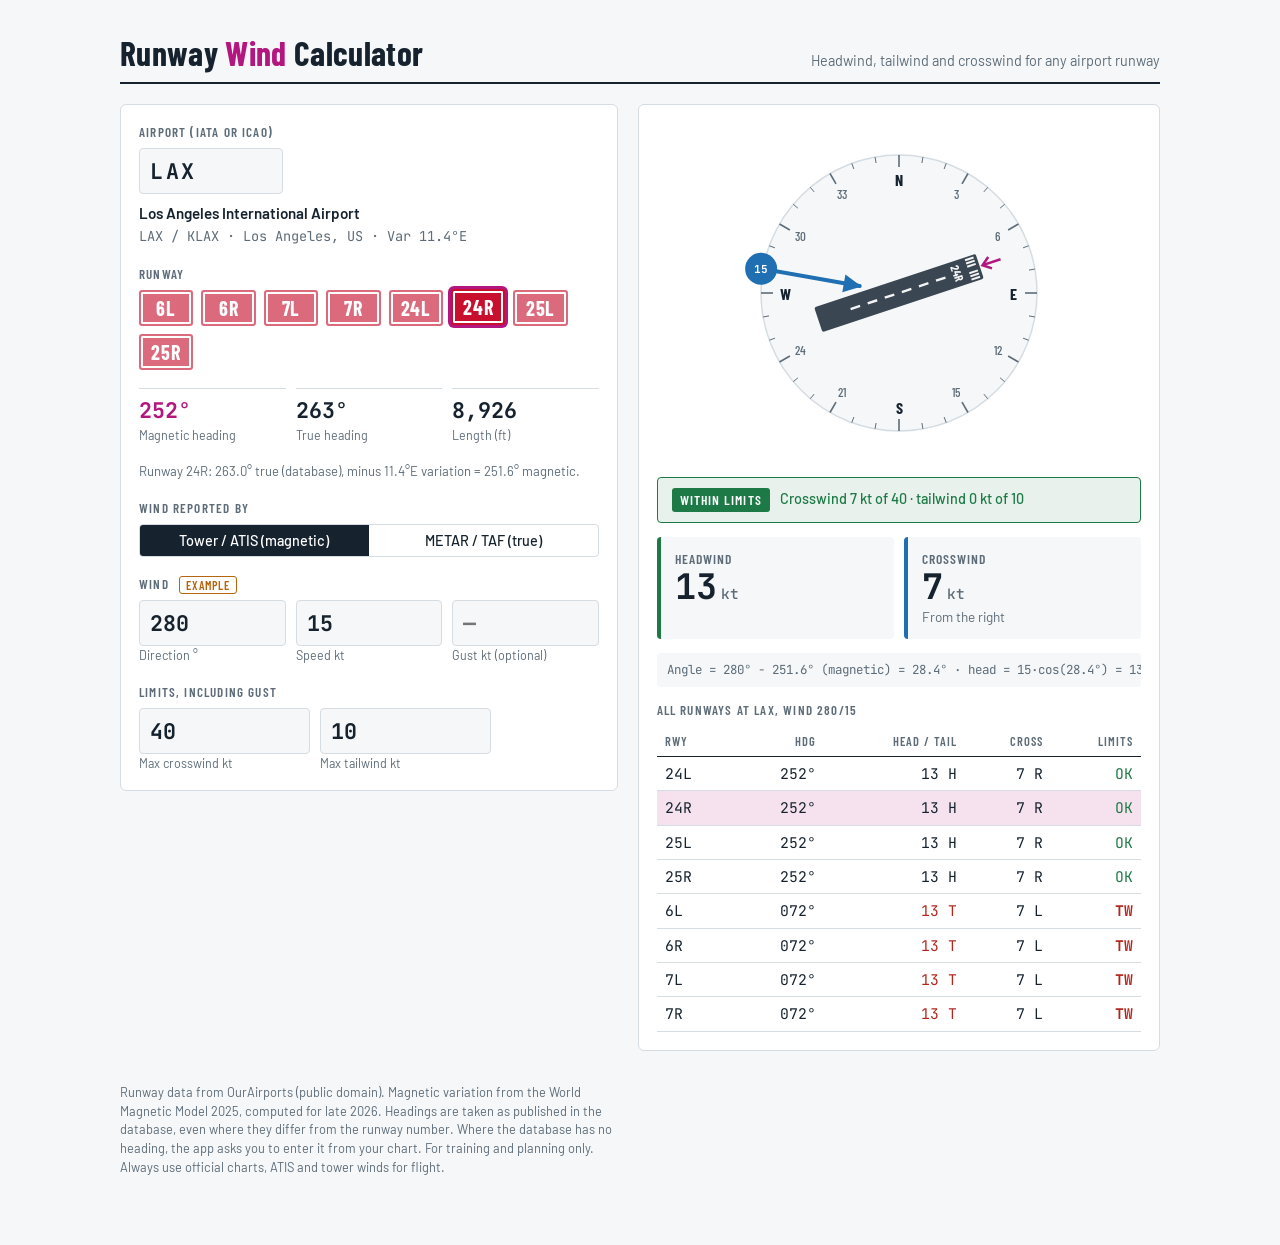
==== commit 2226b900: "Add crosswind and tailwind limits including gust Defaults: 40 kt crosswind, 10 kt tailwind, both che" ====
--- a/index.html
+++ b/index.html
@@ -108,6 +108,17 @@
 .comp.tail { border-left-color: var(--bad); }
 .comp.tail .v { color: var(--bad); }
 .comp.cross { border-left-color: var(--sky); }
+.verdict { display: flex; align-items: center; gap: 10px; border-radius: 4px; padding: 10px 14px; font-weight: 600; border: 1.5px solid var(--good); color: var(--good); background: color-mix(in srgb, var(--good) 10%, transparent); }
+.verdict.over { border-color: var(--bad); color: var(--bad); background: color-mix(in srgb, var(--bad) 10%, transparent); }
+.verdict .pill { font-family: var(--f-display); text-transform: uppercase; letter-spacing: .08em; font-size: .85rem; padding: 2px 8px; border-radius: 3px; background: currentColor; }
+.verdict .pill span { color: var(--sheet); }
+.verdict .why { font-weight: 500; font-size: .9rem; }
+.comp.over { border-left-color: var(--bad); }
+.comp.over .v { color: var(--bad); }
+td .over { color: var(--bad); font-weight: 700; }
+td .ok { color: var(--good); }
+.limits { display: grid; grid-template-columns: repeat(2, minmax(0, 1fr)); gap: 10px; max-width: 22rem; }
+.limits .unit { font-size: .78rem; color: var(--muted); }
 .formula { font-family: var(--f-data); font-size: .78rem; color: var(--muted); background: var(--paper); border-radius: 4px; padding: 8px 10px; overflow-x: auto; white-space: nowrap; }
 .tablewrap { overflow-x: auto; }
 table { width: 100%; border-collapse: collapse; font-variant-numeric: tabular-nums; }
@@ -171,10 +182,19 @@
           <div><input id="wgst" type="number" min="0" max="250" step="1" placeholder="—" aria-label="Gust in knots (optional)"><div class="unit">Gust kt (optional)</div></div>
         </div>
       </div>
+
+      <div>
+        <span class="label">Limits, including gust</span>
+        <div class="limits">
+          <div><input id="limXw" type="number" min="0" max="99" step="1" value="40" aria-label="Maximum crosswind in knots"><div class="unit">Max crosswind kt</div></div>
+          <div><input id="limTw" type="number" min="0" max="99" step="1" value="10" aria-label="Maximum tailwind in knots"><div class="unit">Max tailwind kt</div></div>
+        </div>
+      </div>
     </section>
 
     <section class="panel out" aria-label="Results">
       <div class="instrument" id="instrument"></div>
+      <div id="verdict" class="verdict" hidden><span class="pill"><span id="verdictPill"></span></span><span class="why" id="verdictWhy"></span></div>
       <div class="comps">
         <div id="cHT" class="comp head"><div class="k" id="htLabel">Headwind</div><div class="v" id="htVal">—</div><div class="d" id="htGust">&nbsp;</div></div>
         <div class="comp cross"><div class="k">Crosswind</div><div class="v" id="xwVal">—</div><div class="d" id="xwGust">&nbsp;</div></div>
@@ -184,7 +204,7 @@
         <span class="label" id="allLabel">All runways</span>
         <div class="tablewrap">
           <table>
-            <thead><tr><th>Rwy</th><th>Hdg</th><th>Head / Tail</th><th>Cross</th></tr></thead>
+            <thead><tr><th>Rwy</th><th>Hdg</th><th>Head / Tail</th><th>Cross</th><th>Limits</th></tr></thead>
             <tbody id="allRows"></tbody>
           </table>
         </div>
@@ -289,6 +309,21 @@
 
 function compText(v) { return Math.round(Math.abs(v)); }
 
+function limits() {
+  const xw = parseFloat($("limXw").value), tw = parseFloat($("limTw").value);
+  return { xw: Number.isFinite(xw) ? xw : 40, tw: Number.isFinite(tw) ? tw : 10 };
+}
+
+// Worst-case components using the gust when it is higher than the steady wind.
+// Returns rounded knots, the same numbers the pilot sees, and which limits they break.
+function check(windDir, speed, gust, hdg, lim) {
+  const peak = Number.isFinite(gust) && gust > speed ? gust : speed;
+  const c = components(windDir, peak, hdg);
+  const xw = Math.round(Math.abs(c.cross));
+  const tw = c.head < 0 ? Math.round(-c.head) : 0;
+  return { xw, tw, xwOver: xw > lim.xw, twOver: tw > lim.tw, gusted: peak > speed };
+}
+
 function render() {
   const a = state.iata ? AIRPORTS[state.iata] : null;
   const r = a && state.rwy != null ? a[5][state.rwy] : null;
@@ -296,6 +331,9 @@
   const wgst = parseFloat($("wgst").value);
   const okWind = Number.isFinite(wdir) && Number.isFinite(wspd) && wdir >= 0 && wdir <= 360 && wspd >= 0;
 
+  $("verdict").hidden = true;
+  $("cHT").classList.remove("over");
+  document.querySelector(".comp.cross").classList.remove("over");
   if (!r) {
     ["hdgMag", "hdgTrue", "rwyLen", "htVal", "xwVal"].forEach(id => $(id).textContent = "—");
     $("hdgNote").textContent = ""; $("formula").textContent = ""; $("allRows").innerHTML = "";
@@ -359,6 +397,20 @@
   const ang = ((wdir - hdg + 540) % 360) - 180;
   $("formula").textContent = `Angle = ${fmt3(wdir)}° − ${hdg.toFixed(1)}° (${refName}) = ${ang.toFixed(1)}° · head = ${wspd}·cos(${ang.toFixed(1)}°) = ${c.head.toFixed(1)} · cross = ${wspd}·sin(${ang.toFixed(1)}°) = ${c.cross.toFixed(1)}`;
 
+  const lim = limits();
+  const chk = check(wdir, wspd, wgst, hdg, lim);
+  const reasons = [];
+  if (chk.xwOver) reasons.push(`Crosswind ${chk.xw} kt${chk.gusted ? " incl. gust" : ""} is over the ${lim.xw} kt limit`);
+  if (chk.twOver) reasons.push(`Tailwind ${chk.tw} kt${chk.gusted ? " incl. gust" : ""} is over the ${lim.tw} kt limit`);
+  const over = reasons.length > 0;
+  $("verdict").hidden = false;
+  $("verdict").className = "verdict" + (over ? " over" : "");
+  $("verdictPill").textContent = over ? "Over limits" : "Within limits";
+  $("verdictWhy").textContent = over ? reasons.join(". ") + "."
+    : `Crosswind ${chk.xw} kt of ${lim.xw} · tailwind ${chk.tw} kt of ${lim.tw}${chk.gusted ? " (incl. gust)" : ""}`;
+  document.querySelector(".comp.cross").classList.toggle("over", chk.xwOver);
+  $("cHT").classList.toggle("over", chk.twOver);
+
   // all runways table
   $("allLabel").textContent = `All runways at ${state.iata}, wind ${fmt3(wdir)}/${Math.round(wspd)}`;
   const rows = a[5].map((rr, i) => {
@@ -372,7 +424,7 @@
     const tr = document.createElement("tr");
     if (i === state.rwy) tr.className = "sel";
     if (!cc) {
-      tr.innerHTML = `<td></td><td>—</td><td colspan="2" style="text-align:right">No heading in database</td>`;
+      tr.innerHTML = `<td></td><td>—</td><td colspan="3" style="text-align:right">No heading in database</td>`;
       tr.firstChild.textContent = rr[0];
       tr.addEventListener("click", () => selectRunway(i));
       tb.appendChild(tr);
@@ -380,7 +432,9 @@
     }
     const ht = Math.round(cc.head) < 0 ? `<span class="t">${compText(cc.head)} T</span>` : `${compText(cc.head)} H`;
     const xs = Math.round(Math.abs(cc.cross)) === 0 ? "0" : `${compText(cc.cross)} ${cc.cross > 0 ? "R" : "L"}`;
-    tr.innerHTML = `<td></td><td>${fmt3(state.ref === "mag" ? hh.mag : hh.tru)}°${hh.manual ? "*" : ""}</td><td>${ht}</td><td>${xs}</td>`;
+    const rc = check(wdir, wspd, wgst, state.ref === "mag" ? hh.mag : hh.tru, lim);
+    const lm = rc.xwOver || rc.twOver ? `<span class="over">${[rc.xwOver && "XW", rc.twOver && "TW"].filter(Boolean).join(" ")}</span>` : `<span class="ok">OK</span>`;
+    tr.innerHTML = `<td></td><td>${fmt3(state.ref === "mag" ? hh.mag : hh.tru)}°${hh.manual ? "*" : ""}</td><td>${ht}</td><td>${xs}</td><td>${lm}</td>`;
     tr.firstChild.textContent = rr[0];
     tr.addEventListener("click", () => selectRunway(i));
     tb.appendChild(tr);
@@ -438,6 +492,11 @@
   else { $("apt").className = "apt"; $("apt").textContent = "Type a 3-letter IATA code, e.g. LAX, ARN, LHR."; $("signs").innerHTML = ""; state.iata = null; render(); }
 });
 for (const id of ["wdir", "wspd", "wgst"]) $(id).addEventListener("input", () => { $("exTag").hidden = true; render(); });
+for (const id of ["limXw", "limTw"]) {
+  const saved = load("rwc-" + id);
+  if (saved !== null && saved !== "") $(id).value = saved;
+  $(id).addEventListener("input", e => { store("rwc-" + id, e.target.value); render(); });
+}
 $("refMag").addEventListener("click", () => setRef("mag"));
 $("hdgManual").addEventListener("input", e => {
   if (!state.iata || state.rwy == null) return;
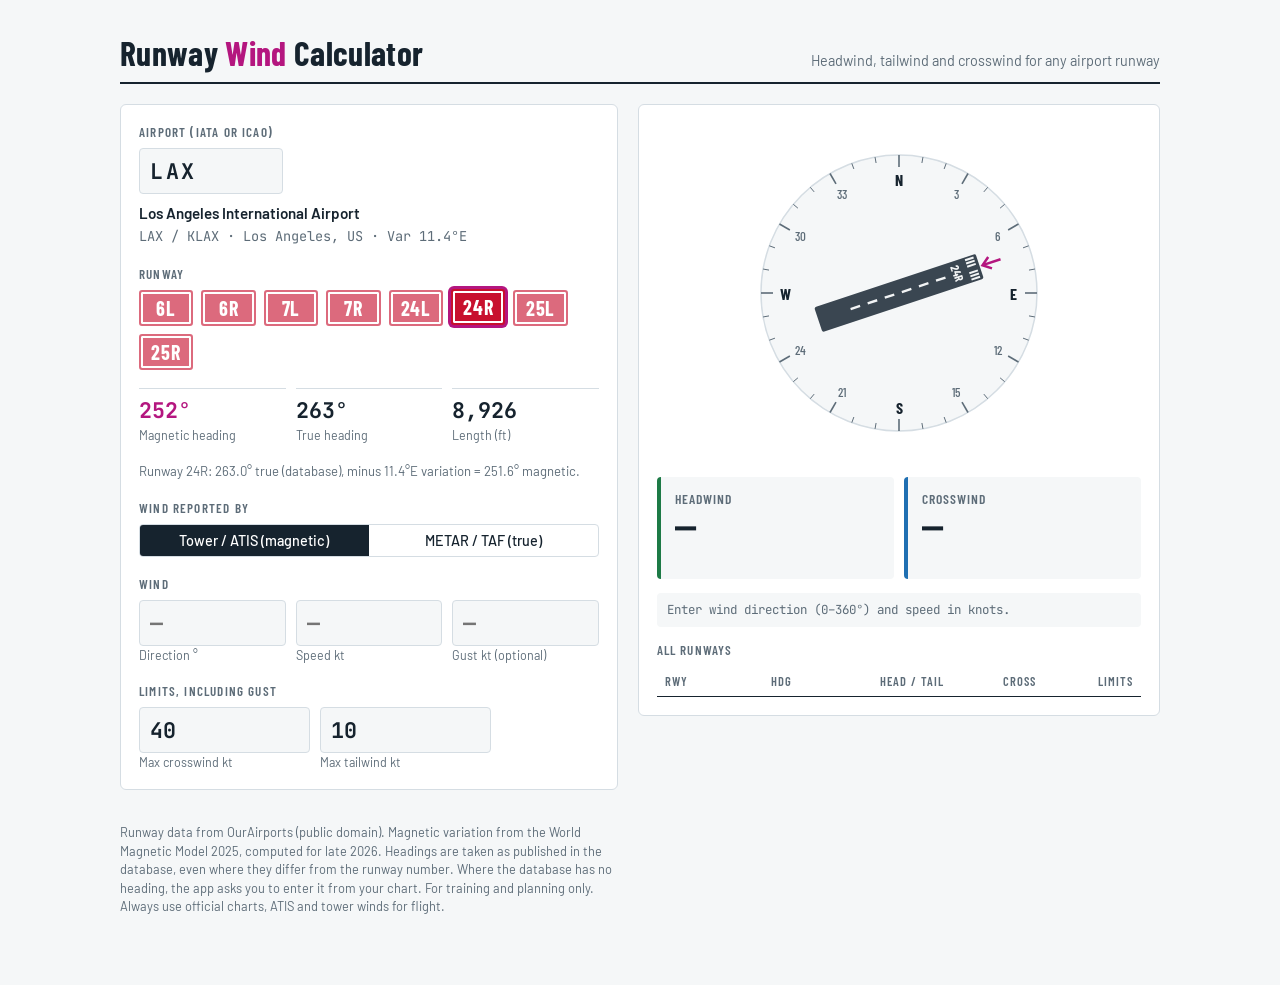
==== commit 5d06b2e6: "Open with empty wind boxes Remove the example wind so direction and speed start empty. Also add the " ====
--- a/index.html
+++ b/index.html
@@ -53,6 +53,7 @@
   color-scheme: dark;
 }
 * { box-sizing: border-box; }
+[hidden] { display: none !important; }
 body { background: var(--paper); color: var(--ink); font-family: var(--f-body); font-size: 15px; line-height: 1.45; padding: 0 16px; }
 .wrap { max-width: 1040px; margin: 0 auto; padding-block: 28px 48px; display: grid; gap: 20px; }
 header { display: flex; flex-wrap: wrap; align-items: baseline; justify-content: space-between; gap: 8px 20px; border-bottom: 2px solid var(--ink); padding-bottom: 10px; }
@@ -175,10 +176,10 @@
       </div>
 
       <div>
-        <span class="label">Wind <span id="exTag" class="example">Example</span></span>
+        <span class="label">Wind</span>
         <div class="wind">
-          <div><input id="wdir" type="number" min="0" max="360" step="1" value="280" aria-label="Wind direction in degrees"><div class="unit">Direction °</div></div>
-          <div><input id="wspd" type="number" min="0" max="200" step="1" value="15" aria-label="Wind speed in knots"><div class="unit">Speed kt</div></div>
+          <div><input id="wdir" type="number" min="0" max="360" step="1" placeholder="—" aria-label="Wind direction in degrees"><div class="unit">Direction °</div></div>
+          <div><input id="wspd" type="number" min="0" max="200" step="1" placeholder="—" aria-label="Wind speed in knots"><div class="unit">Speed kt</div></div>
           <div><input id="wgst" type="number" min="0" max="250" step="1" placeholder="—" aria-label="Gust in knots (optional)"><div class="unit">Gust kt (optional)</div></div>
         </div>
       </div>
@@ -491,7 +492,7 @@
   else if (v.trim().length >= 3) setAirport(v);
   else { $("apt").className = "apt"; $("apt").textContent = "Type a 3-letter IATA code, e.g. LAX, ARN, LHR."; $("signs").innerHTML = ""; state.iata = null; render(); }
 });
-for (const id of ["wdir", "wspd", "wgst"]) $(id).addEventListener("input", () => { $("exTag").hidden = true; render(); });
+for (const id of ["wdir", "wspd", "wgst"]) $(id).addEventListener("input", () => { render(); });
 for (const id of ["limXw", "limTw"]) {
   const saved = load("rwc-" + id);
   if (saved !== null && saved !== "") $(id).value = saved;
@@ -509,7 +510,7 @@
 });
 $("refTrue").addEventListener("click", () => setRef("true"));
 
-// Start: LAX 24R with an example wind of 280° at 15 kt
+// Start: LAX 24R (or the last airport used), wind boxes empty
 const savedRef = load("rwc-ref");
 if (savedRef === "true") { state.ref = "true"; $("refMag").setAttribute("aria-pressed", "false"); $("refTrue").setAttribute("aria-pressed", "true"); }
 const savedApt = load("rwc-apt");
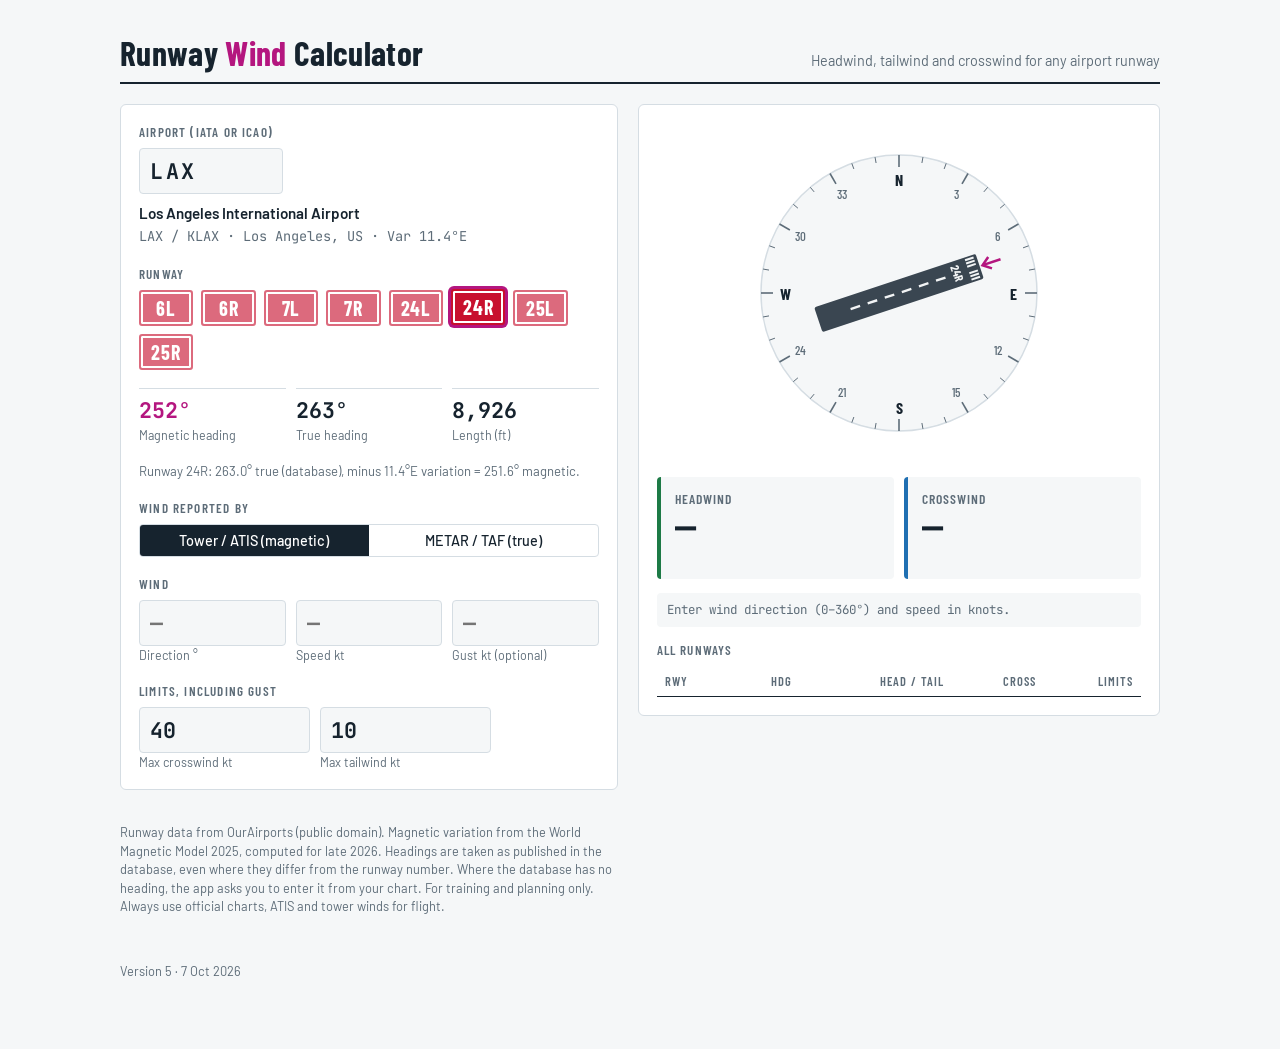
==== commit 6181d7e5: "Load the newest version whenever online The offline cache served the saved page first, so updates di" ====
--- a/index.html
+++ b/index.html
@@ -218,6 +218,7 @@
     Headings are taken as published in the database, even where they differ from the runway number. Where the database has no heading, the app asks you to enter it from your chart.
     For training and planning only. Always use official charts, ATIS and tower winds for flight.
   </p>
+  <p class="foot">Version 5 · 7 Oct 2026</p>
 </div>
 
 <script>
@@ -523,7 +524,12 @@
 </script>
 
 <script>
-if ("serviceWorker" in navigator) navigator.serviceWorker.register("sw.js").catch(() => {});
+if ("serviceWorker" in navigator) {
+  navigator.serviceWorker.register("sw.js", { updateViaCache: "none" }).then(r => r.update()).catch(() => {});
+  // When a new version takes over, reload once so it shows immediately.
+  let reloaded = false;
+  navigator.serviceWorker.addEventListener("controllerchange", () => { if (!reloaded) { reloaded = true; location.reload(); } });
+}
 </script>
 </body>
 </html>
